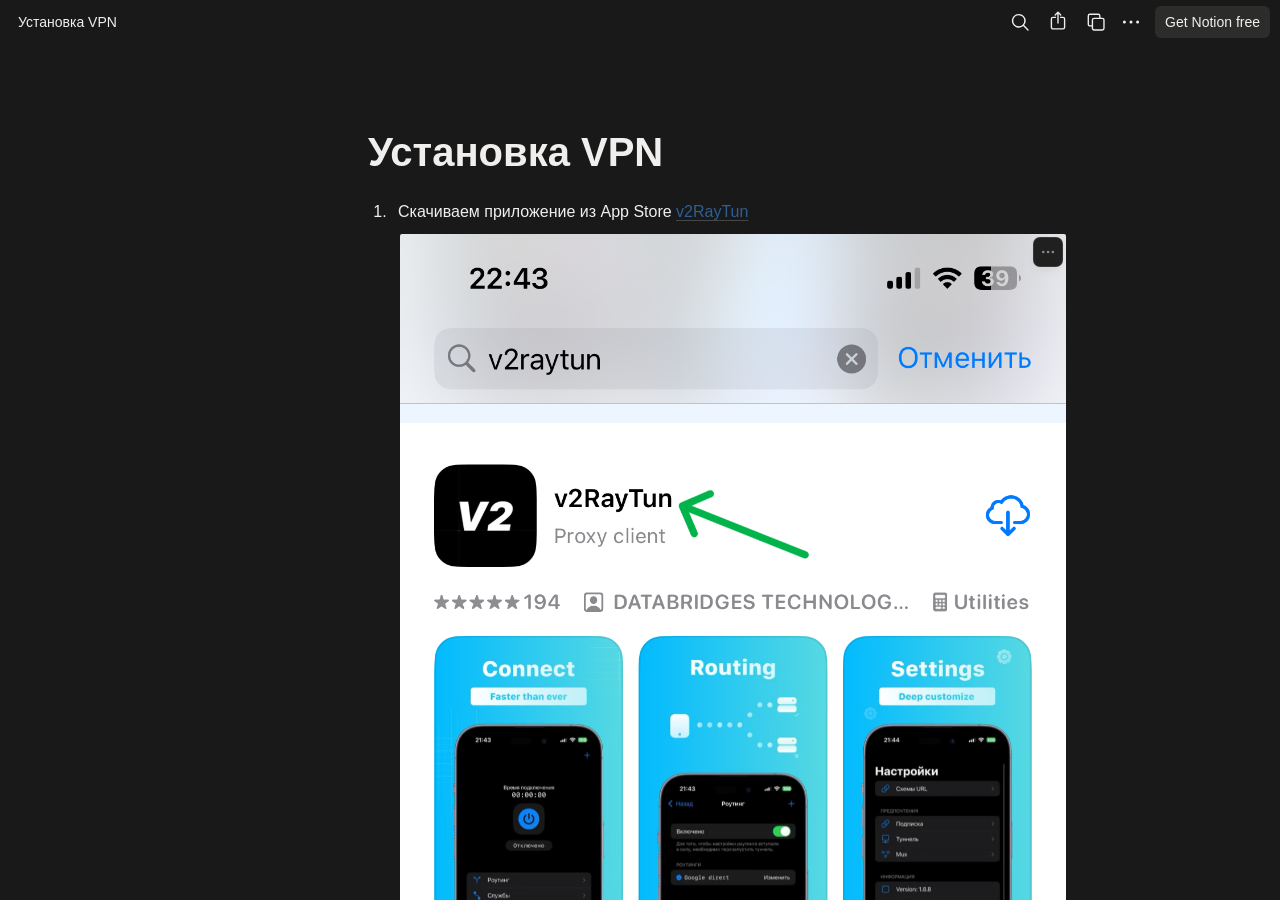
==== index.html @ 5f1eea16 "Rename Установка VPN.html to index.html" ====
<!DOCTYPE html>
<!-- saved from url=(0074)https://beryl-oatmeal-566.notion.site/VPN-1cf930318b7e80b2a667e58e82d6933d -->
<html class="notion-html" data-notion-html="web" data-notion-version="23.13.20260414.0745" style="--full-viewport-height: 695px; --safe-padding-top: env(safe-area-inset-top); --safe-padding-left: env(safe-area-inset-left); --safe-padding-right: env(safe-area-inset-right); --safe-padding-bottom: env(safe-area-inset-bottom); --direction: 1;" lang="en"><head lang="en"><meta http-equiv="Content-Type" content="text/html; charset=UTF-8"><meta name="viewport" content="width=device-width,height=device-height,initial-scale=1,maximum-scale=1,user-scalable=no,viewport-fit=cover"><title>Установка VPN</title><meta name="description" content="A collaborative AI workspace, built on your company context. Build and orchestrate agents right alongside your team&#39;s projects, meetings, and connected apps."><style type="text/css" nonce="">.ad-slot-234-60, #advert-container-top, .publisher_ad, .banner-ad-inner, .ad-transition, .ads_main_hp, .divider-taboola, #Adv8, #Adv9, .gb_area_ads, .msgad, .internal_ad, #advertise-here, .pubblicita-banner, #adzone-right, .ads_ban, .ads_bar, .follower-ad-bottom, .adsense-header, div[data-clickadilla-banner], #skyscraperAds, .hotel-ad, .jw-ad-label, .l-ads, ._bottom_ad_wrapper, .header_leaderboard_ad, #intro_ad_1, #ad-mid-rect, #ad468, #ad-base, .boxSponsor, .TopAd, #sapetext, #homepage_top_ads, #left_ads, #left_adv, .sponsoredLinks, .widget_wp-bannerize-widget, .ad-vertical, .ads_big, #taboola-below-article-thumbnails-mg, #leaderAdContainer, [href^="https://rpwmct.com/"], #leftAdAboveSideBar, .ad728_90, .js-ad_iframe, .ad--wrapper, .grey-ad-notice, .footer_block_ad, .doubleClickAd, .navbar-header-ad, #google_ad_1, #google_ad_2, #google_ad_3, .adsidebar, #advertising_wrapper, .etn-ad-text, .adbox-style, .floating-advert, #adsDisplay, #AdSpaceLeaderboard, .gnt_flp, #adspace_header, .adz-horiz, #inArticleAdv, .ac_adbox, .ad-hoverable, .buySellAdsContainer, #taboola-below-article-thumbnails-v2, .ad-rectangle-container, .ad-box-auto, .tab_ad, .list-footer-ad, .bottom-right-advert, .rekl_left, .guide__row--fixed-ad, .top-banner-468, .adRectangleUnit, .masthead__ad, #partnerIframe, .primis-player__container, .ad-wrapper-250, .ads_amazon, .ad__centered, .ad_wrapper, .banner240_10, #close-fixedban, #ad_takeover, .full_ad_row, .ad400x40, .right_ad, #taboola-above-homepage-thumbnails, #advertisement-300x250, html > div[class][style^="pointer-events: none; position: absolute; top: 0px; left: 0px; width:"], .header-sponsor, .adsdiv, .footer__ads--content, .adsImages, .ad-m-mrec, .o-ad-container, #circad_wrapper, .adblk, .adv300-250-2, .cl-ad-billboard, .adsidebox, .ads-rectangle, #bl_top_reklama, .live-article-adv-container, .adunit_footer, .ad-banner-5, .ad-banner-6, .adbot, #ads-leaderboard, #RichBanner_center, #mid_left_ads, #colAd, .exco-container, a[href^="https://s.cant3am.com/"], .adsenvelope, .remove-spots, .visibleAd, .ads-bottom, .middle-ads728, .billboard-ad, .adbtn, #ad_content, .adbug, .SideWidget__ad, #ad__billboard, #left_ban, #adATF300x250, .ad--noscroll, .adbox-outer, #headeradspace, .ad_partners, #adBannerSpacer, .ad_pagebody, .buttonAd, .ads_inline_640, #fixedban, .elementor-widget-wp-widget-advads_ad_widget, #sideABlock, .ads-rendering-fix, #ads-vertical-wrapper, .bottom-banner-ad, .single-ads-section, .ad120_600, .normalad, .adslink, .adsbox--masthead, .amp_ad_wrapper, a[href^="https://torguard.net/aff.php"] > img, #advertisement_block, #adverts_post_content, .adspace_top, #ad_adsense, #pvadscontainer, .adbannerright, .ad1_bottom, #dfrads-widget-3, #skyads, #dfrads-widget-6, #dfrads-widget-7, .newspack_global_ad, .floated-ad, #topAdDropdown, .dfp-fixedbar, .adamazon, #advert-ahead, .headerAdvertisement, #lb-ad, .adRowTopWrapper, [href^="http://clicks.totemcash.com/"], #ad-Superbanner, .adTopHome, iframe[src^="https://ad.adriver.ru/"], #sidebar_adblock, .ad_fullwidth, #AdContent, #sideSponsors, .adSkyscaper, .ads_css, .dianomiScriptContainer, .sponsored_bar_text, .c-ArticleAds, .square_ad, .advert-info, .ads-top-main, .ad.element, .homep_banner, #leader-board-ad, #before-footer-ad, #ad-story-top, .ad300_2, guj-ad, .header-adcode, #mpu-advert, .ad300shows, #adcenter, .sponsor-block, #footer-adspace, #yandex_ad2, .SkyAdContainer, .middle-footer-ad, #adslot-below-updated, .ad-medium-widget, .Banner710 > object, .ad-module, .adcolumn_wrapper, #sidebar_ad_widget, .secondary-advertisment, a[href^="https://a.bestcontentfood.top/"], .adcon, .advertisment_bar, #ad-rectangle, .adsens, .site-header-ad, #advSkin, #popup_ad_wrapper, a[href*="&maxads="], .container_publicidad, #sidepad-ad, #ad600, .print-ad-wrapper, .vl-header-ads, #div_ad_leaderboard, #adblock1, #adblock2, #adblock4, .advertismentContent, .billboard.ad, .ad-slot-article, #header_ad_728_90, #advert-leaderboard, #Adv10, #Adv11, #adv-Middle, .ad_w300h450, #ad-block-aa, #slider-ad, .lightad, .adslot__ad-wrapper, .adwrap, .sraAdvert, #leaderboardAdvert, #adholder, .advertise_link, .grid-item-ad, .ad-disclaimer, .adarea { display: none!important; }
.ad_reminder, #adwidget1, #adwidget2, .verticalAd, .sticky-sidebar-ad, .adwrapper-lrec, .sponsored-text, .googleAnnunci, .buttonad, #adsense468, .leaderboardadtop, .click-track.teaser, .brn-ads-sticky-wrapper, #ad-container-leaderboard, #rm-adslot-contentad_1, .leaderAd, .ad_wrapper_top, .ad300px, .top_ad_wrapper, .advert_title, a[href^="https://bngprm.com/"], #adOuter, .adv_margin, .adbutton-block, .instream_ad, #g_adsense, #homepage-header-ad, #articleBoard-ad, .dfp-wrapper, #topAdvBox, .ads-post, #adSlot-leaderBottom, .ad-120x60, .adboxbg, .pubblicita_col1, .adbttm_right_label, .ad-slot-widget, #adwallpaper, .advertise-top, .adboxcm, .hederAd, .ad-notice-small, #main_content_ad, #featureAds, .ad-120x90, .d3-o-adv-block, .adboxes, .advertBottom, .advertising-notice, #ad_before_header, .block-ad-wrapper, .ads300-200, #AdBanner, #adverts_right, #subheaderAd, .adboxid, .ad_grid, .js-ads-carousel, #adverticum_r_above, .movv-ad, .ads250-250, .Section-ad, .addiv, #left-ad, .ads300-250, #ad-block-container, .adsection_a2, .ad-wrapper-with-text, .ad_txt2, .rightadd, .rightads, .rightadv, noindex > div#promo2_bottom2, .adsection_c2, .adsection_c3, .sf_ad_box, .ad_claim, .rcom-freestar-ads-widget, .ad-bottom-right-container, #bm-HeaderAd, .GeminiAdItem, .spons-link, .adds2, #hpAdVideo, .wp_bannerize, #ads2_block, .top-ad-content, .rightboxads, .trc_rbox_div, .ad-block-header, #GoogleAdTop, .left-ads, #midRightAds, .mar-leaderboard--bottom, .ads-content, .ad970_250, #playerAdsRight, .advads-background, #staticad, #ad728, .ad--scroll, #ad_results, .theads, .outbrain-wrapper-container, .grid-advertisement, .ad-slot-replies, .tncls_ad, .partner_ads, #adsTopLeft, .sidebar-big-box-ad, .sidebar_ad_container, .adHeading, #ads_space, .adHeaderblack, .verticalad, .innerAdWrapper, .top-sidebar-adbox, .ad_plus, .mediumRectagleAd, .header-advertise, .leaderad, .banners-top, #ads_space_header, .insticator-ads, .embedded-article-ad, .misc-ad, .bar_ad, .region-ad-right, .ad--desktop, .dartad, #bottomAdSection, .adSection, .van_vid_carousel, .vertbars, .ad_bottom_728, .showAd, .spon_link, #sticky-custom-ads, .widget_adsensewidget, .apiAds, .fig-ad-content, .primis-video, .advertise_verRight, a[href^="https://pb-track.com/"], .tp_ads, .ppb_ads, .incontent-ad1, .header-top-ad, #mrec-297631-container, #adcolumn, .pmc-adm-boomerang-pub-div, .top-ad-bloc, .ad_trick_header, .flex-posts-ads, .advert__container, .ads120_600, .c-advert, .galleryAds, .ad_desktop, .square-ads, #bottom-adhesion, .ad_rectangle_medium, .bottom-ad--bigbox, .footer-floating-ad, .squareads, #narrow-ad, #adplacement, .MiddleAd, .vl-advertisment, .rekl_top_wrapper, .sponsored-home-page-inner, #contextual-ads, .bannerAdTower, .break-ads, #footer_ad_container, .annonstext, .ad-medium-rectangle, #bt-ad-header, .middle_AD, .GoogleDoubleClick-SponsorText, .ad-rectangle-banner, .affiliate_ad, .pix_adzone, #inline-ad-label, #ads_top_container, .ad.promotion, .advert__mpu, .sponserLink, .adsgrd, #blox-top-promo, .top-ad-horizontal, #interstitialAdUnit, .ADBox, .admediumred, #lb-sponsor-left, #skinad-right, .mid_banner_ad, #home_ads_vert, .ezoic-floating-bottom, #adsense-2, .head-top-ads, .leaderboard_adsense, .hyperAd, .td_footer_ads, #aboveNodeAds, .BigBoxAdLabel, #ad_rotator-2, #ad_rotator-3, #kauppa_box, .box_ad_horizontal, #pageads_top, .mobile-ad-placeholder, .listing-page-ad, #site_content_ad_div, .taboola-widget, .box_ad, .ads-module, .sponsor_label, #adsense_r_side_sticky_container, .advert-footer, .banner728x90, #ads_box_top, .ad-disclaimer-text, .adlinkdiv, #ads_container, .pageGoogleAds, .ad-desktop-right, .native-ad-slot, #adv-container, .adholder-300, .medium_ad, #outbrain, .article_adbox, .divAdsBanner, #leftbanners, #footer-ad-unit, .adv_outbrain, #ad_island, #ad-gutter-left, #rh_tower_ad, .ads-336x280, #article-island-ad, .ad_text_link, .adbox-wrapper, #topAdsContainer, .footer-im-ad, .ad-gap-sm, .tcc-banner, #ad-pencil, .ad-choices { display: none!important; }
.box-pubb, #Adsense300x250, .ads.cell, .advert-sidebar, .wall-ads-right, .adslotMid, #below-menu-ad-header, #preroll_ads, .first-banner-ad, .adfix, .medium-rectangle-ad, .featuredAdBox, .tc-adbanner, .ad-large-game, #advert-right, .ad-container-middle, #topad728, #left_block_ads, #dfp_ad_mpu, .paneladvert, .widgetSponsors, .div_reklamma, #top-skin-ad, .lazy-ad-unit, .sidebar-ad-slot, .widget_sej_sidebar_ad, .advert-autosize, .ad-background-container, a[href^="https://join.sexworld3d.com/track/"], .wp125ad, .arc-ad-wrapper, .sidebar-ads-wrap, .goAdMan, #background-ad-cover, #rotating_ad, a[href^="https://cloudvpn.to/link.php?id="], #bottomAdWrapper, .halfpage_ad_1, .np-adv-container, .mpu-holder, .middle_ad, #dfpAd, #ad900, .adfrp, .contentleftad, a[href^="https://ad.zanox.com/ppc/"] > img, .ad-feature-content, .advert--inline, #Ad-4-Slider, #wrapper-AD_G, #wrapper-AD_L, .mpuHolder, #wrapper-AD_R, #adsense728, .adWidgetBlock, .ad-priority, #live-ad, .adfbox, .adsenbox, .post_sponsored, .homepage_ads, .dsk-box-ad-d, #leatherboardad, .carambis_hbanner_336, .adsSectionRL, .np-header-ad, .placeholderAd, #ad970, .asideAd, .pageAds, .adwrap-widget, .sidebar-adv-container, .ad160_blk, .ad-aligncenter, #innerpage-ad, #header_ads2, #outbrain1, .ads_foot, .ad-544x250, .mntl-gpt-adunit, #gallery-ad, .adinner, [data-cl-spot-id], #advert-block, .headerAdPosition, .primis-ad, .gnt_rr_xst, #DFP_top_leaderboard, .ad300x100, .entry_ad, body > div#dontfoid, .adsMarker, .gameAd, .ad-vert, .longAd, .cont-ad, .ad300x120, .rect-ad, #AD_ROW, #sidebar-main-ad, #adHome, .rs_ad_block, .ad_728x90b, .ammblock, .adside, #aside_ad, .adsmalltext, #adbanner-stampa, .ad300x150, a[href^="https://adultfriendfinder.com/go/"], .adsHeading, .slideshow-ads, .textadtext, .adwhitespace, .ad_cls_fix, #ADVrettangolo, .mpu_Ad, .content_advertising, .zergnet__container, #div-gpt-mrec, .adlinks, .right_ad_box, .tile-ad-container, .banner-buysellads, .alt_ad_block, .TopBannerstyled__Wrapper-sc-x2ypns-0, .ad-container--hot-video, .adSeven, #footerAdBox, #wide_right_ad, .offads, #gameads, .e3lan-widget-content, .topAdBar, #top_mpu_ad, #leaderboardAdTop, #midAD, #side_ads, .ad-wrapper-bg, .Sidebar-ad, .leaderboard_ad_container, #large-ads, #floatingAd, a[href^="https://clicks.pipaffiliates.com/"], #component-taboola-below-homepage-feed, #advrich, #ad_site_header, .adv-footer-kauppa, .pageTopAd, .sagreklam, .block-yt-ads, .ADServer, .block-adsense, .block_ad303x1000_right, .top-ads-mobile, .pt_ad03, #wl-pencil-ad, #global_header_ad, #ad-300-250, .ue-c-ad, .box-adsense-top, .taboola-sidebar, #afc-container, .advertisement_text, .ad_300250, #dfp-ad-slot4-wrapper, .advt_single, .ad-panel__googlead, .advertiseHere, .ad_post, #ad-sidebar, #index-ad, .block-openads, #sponlinks, .chapter-bottom-ads, #bsa_add_holder_g, a[href^="https://playnano.online/offerwalls/?ref="], .c-adDisplay_container, .boxad1, .boxad2, .bottom-ad2, #left_side_ads, .ads_outer, .adTagTwo, #LeftAd, .video-advert, #outbrain-section, .ad728x90-1, #adv_ManchetteDx, .ad728x90-2, .boxads, .boxadv, #secondad, .bottom-ads, .bottom-adv, .dart-advertisement, .AlterVista_GoogleAdsense, .inner_big_ad, .tc_ad_unit, #ad_island2, .adsbyexoclick-wrapper, .header_advert, .square-sidebar-ad, .main_ad, a[href^="https://n26-eu.c2nwa3.net/"], .adv-conteiner, .storyad300, .contentads1, .contentads2, .SponsoredContent, #adv-Piede, .str-top-ad, .insert-post-ads, .skyAdd, #dfpad-0, #ad_728_90, .ad250x250, .ad468x60Wrap, .PrintAd-Slider, .ad300x250, .widget_evolve_ad_gpt_widget, #adbox-inarticle, #boxAD, #fallbackTerms.fallback-term-holder, #takeover_ad, .adv-h-100, #top_ads_wrap, .mediumRectAdWrapper, #boxAd, #div_advt_right, .widget_n1ad, .idmuvi-topbanner, #Ads_TFM_BS, #annunciGoogle, #companion_Ad, .mpu_ad, a[href^="https://prf.hn/click/"][href*="/camref:"] > img, .advertisement-content, .gb-ad-top, .trc_excludable, .js-no-sticky-ad, #ads-google, #incontent-ad-2, #incontent-ad-3, .adsload, .adsPlaceHolder, .google_ads_sidebar, #adv_ManchetteSx, .block-google-admanager, #lower-ad-banner { display: none!important; }
#topright-ad, #adzone-middle1, #article_ads, #banner_pos1_ddb_0, div[class^="index-module_openwebAd_"], #adxBigAd, .adbox-slider, .adsnippet_widget, #adzone-middle2, .railadspace, #col-right-ad, .incontentAd, #advads_ad_widget-18, #advads_ad_widget-19, a[href^="https://claring-loccelkin.com/"], .skyscraper_ad, .custom-sticky-ad-container, #rotatingads, .td-a-ad, .google-ads-footer-01, #carbonadcontainer, .google-ads-footer-02, .sponsorText, .gadsense-ad, .tower_ad, .middleads, .box-pubblicita-multimedia, .galleryRightAd, #adcontainer_ad_content_top, .adscaleTop, #section_advertisements, .ad-container-header, .cwAdvert, .ad-shifted, embed[width="600"][height="160"], #ad_rr_1, .cbd_ad_manager, .ob-widget-header, .middleAdLeft, .ads_rectangle, .textLinkAd, .adthrive_custom_ad, .epeex_Sas, #towerad, #BannerGCenter, #home_advertising_block, .adLoader, .widget_text_adsense, .adSpacer, #sidebar_ad_top, .sidebar-adbox, .module-ads, .flexiad, .ad250x300, .gallery_ads_box, #mid_ad_div, a[href*=".g2afse.com/"], .qc_search, .sideBarAd, .adHorisontalNoBorder, .advertisingMob, .singpagead, .content_ad_side, #mvp-post-bot-ad, .adv_news, .inline-ad-text, .adUnitHorz, .widget-ad300x250, .fwAdTags, #gpt-ad-skyscraper, gpt-ad, #footerAdDiv, #hp-right-ad, .ads-widget-content, .post-load-ad, #adheader, .banner728-container, #asideads, #boxad, a[href^="https://www.get-express-vpn.com/offer/"], .ad-panel-wrap, #ctl00_atop_bt, .adbox_largerect, .marketgidV, #bannerad2, #footer-advert, #medrectad, .ad170x30, #AdDisclaimer, .cnx-player, .widget_eepex, .AdHolder, #bannerads, #ad_article1_1, #ad_article1_2, .gutterads, #adsContent, #ad-horizontal-top, #head_ad, .wc-adblock-wrap, .pmc-contextual-player, a[href^="https://combodef.com/"], .ad__inline, .ad_large, .news-ad-square-a, #outbrain-wrapper, .contentadcontainer, .banner_panel, .placeholder-ad, .adsense-heading, #HP2-ad, .ad-wrap-transparent, .ad-col-02, .ContentTopAd, #adPlacement_1, #adPlacement_2, #adPlacement_3, #adPlacement_4, #adPlacement_9, #ad_creative_2, #ad_creative_5, #adPlacement_7, #ad_creative_3, #adPlacement_8, #ads_insert_container, .side_ad_top, .right_advertisement, .adits, .thumbs-adv, .innerWidecontentAd, .aside-ad, #ad-bottom, .ad_text_links, .ads-code, .under_ads, .mrec-banners, .TrafficAd, .js-ad-wrapper, .top_adbox1, .top_adbox2, .block_ad, .ad-horizontal, .GRVMpuWrapper, .ad-hldr-tmc, .ad-holder-center, .masonry__ad, .adbutler-top-banner, .ad--slot, a[href^="https://believessway.com/"], .index_ad_a2, .index_ad_a4, .index_ad_a6, div[data-adv-type="dfp"], .index_ad_a5, .adver-left, #sidebar-ad-block, #video-ad, .mm-ads-leaderboard-spacer, .component-outbrain, .revive-ad, .adv-aside, #ad_rectangle, .ezoic-adpicker-ad, #textAd, .vlog-ad, .wp-ads-target, .ads-cols, .navbar-ads, .sidebar-bottom-ad, .myAdsGroup, #left-ad-iframe, .topboardads, #bp_banner, .topadv_left, [href^="https://join3.bannedsextapes.com"], .firmach_form_rifform, .ads-cont, .advert-mpu, .adside-box-single, .ad_after_section, a[href^="https://pb-imc.com/"], #googleAdBox, .headadcontainer, #dfp-masthead, .cnbcHeaderAd, .SponsoredResults, .widget_awaken_pro_medium_rectangle_ad, #homeheaderad, .c-googleadslot, .block-ad-header, .ad_trailer_header, .ads-line, .sidebar-header-ads, #upperRightAds, #adbannerleft, .js-stream-ad, #adIsland, #channel_ad, .eaa-ad, [href^="https://ad1.adfarm1.adition.com/"], #article_box_ad, .ad-container__ad-slot, .side-ads, .ad3001, .adslot-feature, .adsRight, .ad-rb-hover, .advHm-cont-Ape, .ad300b, .ad-wrapper-sticky, .ad-300X250-body, .sideAdLeft, .am-adslot, .ad300w, #featureAd, #ad_article2_1, #ad_article2_2, .ad-banners, #specialadfeatures, #ads-footer-wrap, .Banner710 > img, .wpx_bannerize_banner_box, #FooterAdContainer, .add_topbanner, #adnorth, #viboom, .mpuads, #sideAdSmall, .adLeaderboardAdContainer, .article-inline-ad, .b-advertising__down-menu, a[href^="https://www.toprevenuegate.com/"], .TopRightRadvertisement, .b-section_banners, .inner-advert, #inner-advert-row, .vf3-conversations-list__promo, .ad--300, .footer-advertisement, .js_midbanner_ad_slot, #top-advertisement, #sponsoredLinksBox, #home_ad, .home-sticky-ad, #dfp-footer-desktop, .footer-advertisements, .ad_type_adsense, #around-the-web, #pagebottomAd, .adslug { display: none!important; }
.crain-advertisement, .section-sponsor, .ads__listing, .advads-close-button, .mntl-outbrain, #advertisementArea, #adsense-sidebar, #advertscroll, #advertOverlay, #header-ad-wrap, #adskeeper, .ad__content, .extra--adv, .ad_head_rectangle, #deaAdvTop, #top-advertisements, #AdsPubperform, #textad, .bmd_advert, .ad300250, .adv_main_middle, .scrolling-ads, .ad-bigbox-fixed, #bottom-sponsor-add, #AdsSky, .widget-ads, .pat-adv-300x250, .widget-adv, .ad-slot__label, .comment-advertisement, .leaderboard-ad-unit, .adv-468x60, a[href^="https://tracking.avapartner.com/"], #ads_banner_header, #above-fold-ad, .TopAdL, .TopAdR, #rightskyad, .ad-top-billboard, .ad__rectangle, .TopAds, .advert__sidebar, #ad_Top, #adv728, #bottom-ad-banner, .blocked-ads, .adkit, .adguru-content-html, .ad_right, #mid-ad-slot-1, #mid-ad-slot-3, #mid-ad-slot-5, .ad-homepage-1, .ad-homepage-2, .ad-abc, #ad300-250, .bps-ad-wrapper, #TopBannerAd, #adv_nativa, #ad_article3_1, #ad_article3_2, #adTopContent, .advertisment-banner, .ad626X35, #featuread, #adpositionbottom, .sponsorsbig, .gam-ad-hz-bg, .outbrain-recommended, [id^="ad_slider"], #adv-gpt-box-container1, .customadvert, .ad_125, .center-adv, #googleSearchAds, .skyscrapper-ads-container, .demand-supply, #advertising_top_container, .ad-placeholder--mpu, .ad_160, .advertise-info, #gpt-mpu, .nav-ad-gpt-container, .ad-block-wk, #adMain, .banner2_right, #ad-advertorial, .articleAds, #bingadcontainer2, .ad_wrapper_970x90, .normalAds, #rectangleAd, .verticalAdText, .czlll-rlselse, .adCall, #sponsorFooter, #advert_header, .gnm-bg-ad, .ad--468, .adsense-iframe-container, .pgevoke-story-rightrail-ad1, .slidebar-banner-block, a[href^="http://www.adultempire.com/unlimited/promo?"][href*="&partner_id="], .advert.mobile, .ad-medium-content, #adv_network, #div_bottomad_container, .tl-ad-container, .StoryPage_storyTopAdContainer__6udZ0, .ad_468x60, #AdsBannerTop, .b-header-ad, #fwdevpDiv1, #fwdevpDiv2, .pc-ad, .ad-atf, .adleft1, .adWithTab, #ad_bnr_btf_07, #ad_bnr_btf_08, .view-ads, #bannerAdFrame, .advert-center, #ads-inside-content, .advertCont, .divTopArticleAd, .ads-label, .gpt-billboard, .Ad-Advert_Container, #nk_ad_top, .adsDesktop, #ad-inline-block, .ad300x600, .leaderboard.advert, .ad-boxamp-wrapper, .jobs-ad-marker, .ad-topright, #adv768x90, #total_banner, .square-sponsorship, [href^="https://ad.admitad.com/"], .text-ad-sitewide, .ad_click, .advertLink, .center_ad, .advertise_here, .feature_ad, #adv_contents, .bannerflash23, .bannermpu, #taboola-right-rail-express, .search-results-ad, .sponsoredLinks2, #dfp_ads_4, .ad-ban, #dfp_ads_5, .comment-ad-wrap, .vl-ad-item, .o-advert, .rekl5, .WidthAd, .ad_200, #ioladv-wallpaper, .header__advertisement, .ad-result, .adcode-widget, .narrow_ads, .dfp-mrec, .wgAdBlockMessage, #medrec_bottom_ad, .ad_textlink_box, .ad-verticale, #sticky-ads-top, .ad_240, a[href^="https://camfapr.com/landing/click/"], div[class^="hbagency_space_"], .adlist1, .adlist2, #sidebaradpane, .header-ads-wrapper, .ad-showcase, .adsmedrectright, #advertblock, .ad-big, .ads-bilboards, .tileAdWrap, #ad-plate, .adver_cont_below, #box-content-ad, .am-bazaar-ad, #video-evo-mobile, .contenitore_ad_top, .ads-bottom-center, .sam_ad, a[href^="https://go.bushheel.com/"], .ad-banner-top-wrapper, [href^="https://track.aftrk1.com/"], .ad-leftrail, #ads-under-rotator, #rowAdv, .adsntl, .ads_inview, .adSpace300x250, #square_ad, .advertising-side, .ad-bnr, .smalladscontainer, .adWizard-ad, .ad-bot, #topadsense, #div-gpt-Skin, .masonry-tile-ad, .inlineAdvert, .sidebar_ads_right, .towerAdLeft, #cellAd, #button_ad_container, #zdcFloatingBtn, .ad-970-90, .hoverad, .b-right-rail--ads, #ad-module, .ad-btn, #iqadoverlay, .contentAdIndex, .ad-widget-area, .adunit_rectangle, .ad_secondary, #google-top-ads, a[href^="https://www8.smartadserver.com/"], .top-ad-recirc, #ad-leaderboard_bottom, a[href^=" https://www.friendlyduck.com/AF_"], .adman, .m-sponsored, .advertising300x250, .right_adsense_box_2, #midadspace, .adsbantop, .sidebar-below-ad-unit, .ads_mpu, .naviad, #ad_lateral, .pop-out-eplayer-container, .halfpage_ad, .ad_promo, .advertisement-google, div[id^="lazyad-"], .adengageadzone, .smallAd { display: none!important; }
.googleadsense, .advertSuperBanner, #rhsads, #navlinkad, #horizads728, .oio-banner-zone, .nav-ad-plus-leader, .article__ad-holder, .myAds, #article-ad, .ad-cad, .ad_unit_wrapper_main, #notify_ad, .ad-cat, .ad-sitewide, .freestar-incontent-ad, .b-resizable-ads-area, .adsense-afterpost, #footerAdvert, .add-box-top, .adintro, #ads_superior, .ad_300, #mpu_ad2, #gad300x250, .skyAdvert2, .ADLeader, .outbrainad, .ad-mrec, .ad-cen, #Ads_BA_BUT, #homepage_right_ad, .ad_mpu_top, .ad_code, #mpu_adv, .ad_336, .admpu, .adsbox970x90, a[href^="http://stickingrepute.com/"], .simple-ad-placeholder, .c-ad-placeholder, .article-connatix-wrap, .ad-unit-mpu, #dfp-ad-leaderboard, .full-ad-wrapper, .bottom-left-ad, .region-dfp-ad-footer, .in-text__advertising, .adLinkCnt, #ad-container-inner, .square-ad-pane, .sh-section-ad, #mpu2, .dfp-double-mpu, .SponsorLink, .title-ad, #ad-fullbanner2-billboard-outer, .ed_Sponsor, .articleTop-ads, #block-frontpagesideadvert1, .oasad, #rcsad_TopLeft, .area_ad03, .ad-cls, .ad_warning, .area_ad09, .area_ad07, .p-ad-rectangle, #adDiv1, #adDiv0, #adDiv4, .ad-cnt, .ad-col, .ad_push, #Ads_BA_CAD, .adserve_728, .ad_cont, .cta-ad, #dle-content > noindex > span, .section-ad, .ad_callout, a[href^="https://loboclick.com/"], .wide-ads-container, #ad_160_600_2, .criteo-ad, .ad-slot-banner, .adunitContainer, #side-ad-container, .PostSidebarAd, .ad-cta, .native-ad-article, .adsenseRow, .LastAd, .adsbottom, .contentTopAdSmall, .adtech_wrapper, #ad_video_large, #mpu2_parent, .adsTowerWrap, #ad-300-detail, .ad-spotlight, #adChannel, .ad_link, #widget-box-ad-2, #widget-box-ad-1, #ad-300x250, .adv-250-250, .BottomAdsPartial, #horizontal_ad, .adspan, .ad-mpu-container, .ad-static, .adv-300-250, [href^="https://wct.link/click?"], #page_top_ad, #right_adsense, .img-advert, .desktop-article-top-ad, .widget-dfp, #taboola-below-article-thumbnails-new, .ads-scroller-box, #AdBottomRight, .ad-small-1, .ad-small-2, #adspace-300x250, a[href^="https://www.adultempire.com/"][href*="?partner_id="], .sponsorLinks, [data-rc-widget], .mpu-right, .adv-sidebar, .attachment-dm-advert-silver, #boxLREC, .smallad, #adslot-left-skyscraper, #slashboxes > .deals-rail, #adHeading, .wp-block-tpd-block-tpd-ads, #adunitl, .ad--large, .BigBoxAd, .trend-card-advert__title, .centerads, #adsLREC, .centeradv, .GoogleDfpAd-Float, .ads_468x60, .Ad--sidebar, .wrapper_advertisement, .adblockdiv, #bigsidead, .b-ad-block-vertical, .display_ads_right, .ad-textlink, .sidebar-tower-ad, .sponsoredLabel, .square-adwrap, .adver-block, .banner-ad-label, #story-ad, .ads-size-small, #vert_ad, .ads300x600, .mvp-widget-ad, #adSection, .WPBannerizeWidget, .footerAdslot, .adspop, .adspot, #lower-advertising, #btopads, .addarearight, .ads-half, .text_ad_title, .adv300eni, .ad-page-medium, .adOuterContainer, .ad_468, .adnet_area, .sitesponsor, .carbonad-tag, .trc-first-recommendation, .listatonativeadv, #sidebar-sponsors, #marquee-ad, .fullSizeAd, .ad-vertical-container, .Gallery-Content-BottomAd, .ad-dog, .ad-feature-sponsor, .standalonead, .articles-ad-block, .clever-core-ads, .adsenseSky, #sponsored-message, #background-adv, .sidebar_ad_holder, #mpu_box, #ad-250x300, .ATF_wrapper, .ad-smallBP, #advertisingRightColumn, .advertisingarea-homepage, .ad-wrapper--ad-unit-wrap, .dfp-ad-container, .dfx-ad, #advads_ad_widget-8, .adslotleft, .adpadding, [href^="https://aads.com/campaigns/"], .ione-widget-dart-ad, .video-ads-grid, .advert-row, .ad-brdr-btm, div[id^="adngin-"], #squareAdBottom, .freestar-ad-container, #layout-header-ad-wrapper, .nx-billboard-ad, .rhs_ad_title, a[href^="https://affiliati.gointernet.it/verify/"], .ad468x60, .ad-leader-wrap, #leftAdMessage, .advertisementPanel, #taboola_side, .GeminiNativeAd, #fullAdv-dx, .ad-rail, #ad-top-text-low, a[href^="https://tatrck.com/"], .ads-callback, .sponsoradlabel, .googleads-height, .adsbyyottos, #advertising_300, #HeadAd, .g_ad, .region-header-ads, .RightRailAd, #advertising_320, .sm-ads, .ad350r, .dikr-responsive-ads-slot, #addvert, .topbannerAd, #google_ads_frame6_anchor, a[href^="https://svb-analytics.trackerrr.com/"], #scorecard-ad, .ar-header-m-ad, a[href^="https://casinononaams.co"] { display: none!important; }
.home-ads, .e3lan300-100, .adops, .TextAdds, .side-adv-text, #adv_728x90, .advertisements-link, .addisclaimer, .adbot_postbit, div[data-adname], [data-dynamic-ads], .dartiframe, #fullAdv-sx, .ads_slice, .widget-ad-script, .taboola-banner, .wrap_boxad, #ad-banner-placement, .leftAdColumn, .quigo-ad, .ad640x480, #adMeld, .adCell, #baseboard-ad, .advertising-fixed, #ad-pushdown, #adcell, #advsfondo, #taboola-bottom-main-column, .articleBottom-ads, .ad180x80, .adzone-preview, #ad-tower, a[href^="https://t.ajrkm1.com/"], .bannerPubblicita, .advt-right, .new_ad1, .dfp-leaderboard-container, #ad2, #ad4, #ad7, #ad6, #adL, #adP, .google-ad-block, .reklam-masthead, .advert-sky, .ad-float, #ad-box1, #ad-box2, .style_medTopAdsWrapper__rd6bz, .tnt-ads, .advertisement1, #PopWin_popupsu_notds, .bgr-ad-leaderboard, .home-body-ads, .mobile-ad-slider, .ad-gpt-vertical, .advertisement_part, [href^="https://join.playboyplus.com/track/"], .bannerAdSearch, .adLeaderboard, #footerAdsPlacement, .google-sponsored-ads, #ads-right-top, .photoAd, .ad1_top, .advertising_header_1, #adWrapper, .bg-ad-gray, #inline-advert, .dfp_ATF_wrapper, .box_publicidad, #middle_ad, #advertisements_sidebar, .homeAd, #sidebar-ads-content, #adSpaceHeight, .sponsor-text, .ad-row-horizontal, #top-right-ad-slot, noindex > div#promo_bottom, .advertisingTop, .PageTopAd, .ad--right, app-advertisement, .ad_leaderboard_atf, .ad_below_content, .ad_unit_rail, #pubblicita-sotto-immagine, .feed-ad, #horizontalads, .menuAd, .adSlotContainer, .content-footer-ad, #banner_content_ad, .advn_zone, div[class^="Adstyled__AdWrapper-"], .ads-long, .spotim-amp-list-ad, .ad-sense, .adflag, .search-advertisement, #Content_CA_AD_1_BC, .result_ad, .adpic, #component-taboola-below-article-feed, .normal_ads, .ad-c-label, #ad-site-header, .ad-floor, .ad1-left, .show-desk-ad, #advertisingTopWrapper, .ad_600, .adv-halfpage, .advertising_wrapper, .columnAd, #dsStoryAd, .adboxVert, .topbannerad, .advt-block, .adpod, .topbannerbg, .pane-ad-pane, .advertisement-sponsor, #sponsored_container, .empire-unit-prefill-container, .ad_640, .home-rubriche-adv, .adwolf-holder, .cb-ad-container, #vertad1, #ads_horz, .ad_leader, .dynamicLeadAd, .adverTag, .article-ad-blk, .ad-fix, .ad-adsense-block-250, #leaderboard-bottom-ad, #mpu_div, .custom-ad-area, .adRightSky, .e3lan300-250, .spinAdvert, .adContentAd, .simpleads-item, #top_advertising, .article-ad-box, .tallAdvert, #ad-skm-below-content, #adUnderArticle, #content-ad-side, .section-subheader > .section-hotel-prices-header, .banner-advert-wrapper, #advertssection, #div-ad-top, .desktop_ad, .col-ad-hidden, .ad_banner_div, #footer-ad-728, .ad-top-container, .home-ad-links, #btmad, .first_ad, .reklamapolos, .adpos-300-mobile, .ad-pencil-margin, .top-ads-amp, .advert-top, #header-advrt, .photoad, .inlineadtitle, .blog_ad, .my-ads, #ad-leaderboard-top, #bottomad_table, .bottomAdContainer, .sky_ad_top, .divAdsRight, #inner-ad-container, .js-gptAd, .top_advertisement, .print-adslot, .ad.inner, #ad-block-bottom, .adsbyadop, .ad-w-300, #masterad, .art-text-ad, #Ads_BA_FLB, .ad_bgskin, #sticky-rail-ad, .desktop-ads, #ad_wrapper2, .sponsored-result, #speeds_ads, #ad_wrapper1, #adBar, #floatingAdContainer, .adHorisontal, #advertising_contentad, .ad-program-top, .advt_468by60px, .search-sponsor, #adPlaceHolder1, #adPlaceHolder2, .ads-1, .ads-2, .advert-txt, .ads-3, .video-page__adv, .advert-leaderboard, .googleAdBox, .label-ad, .adverTxt, a[href^="https://go.goaserv.com/"], #bottomad300, .tileAds, #mailru_game_righgtclicks, .adv-width-box, .ads01, .inlineadsense, .browsi-ad, .gads, .ads11, .ads10, .dfrads, .houseAd, .fullsize-ad-square, .ad_728, #ad-top-wrapper, .dfp-button, #FooterAd, #ad_hide_mask_ad_0, #ad_hide_mask_ad_1, .pageHeaderAds, #ad_content_fullsize, div[class$="-adlabel"], .adsninja-ad-zone-container-with-set-height, .ads_before, .ad-engage, #footAds, #adv_BoxBottom, .ads-google-top, .centered-ad, .gallery-bns-bl, #adPushdown1, .ad--centered { display: none!important; }
#ad-top-wrap, .taboola-sidebar-container, #goad1, .view-advertisements, .topadv_right, #header-ad-slot, .ad-container_row, #adBox, a[href^="https://go.xlviiirdr.com"], .gpt-container, .adback, #hometopads, #goads, .below-ad-border, .AdvertWrapper, .banner-ad-footer, .wrap-ad, .ipsAdvertisement, .video-right-ads, a[href^="https://ab.advertiserurl.com/aff/"], #content_bottom_ads, .ad-970250, .ad-gpt, .tbm-adv-inside_desktop, #advertisement728x90, .ad_d_big, .jLinkSponsored, #sidebar-advertisement, #contentAds, div[id^="teaser_70"], .dart-leaderboard-top, .ld-ad, .ads-small, .adv-300-600, #body-adv-link, .sidebox-ad, .gpt-ad-sidebar-wrap, .c-pageArticleSingle_bottomAd, #header_adbox, .ad-block-container, .adWarning, #main_ads, .advert--placeholder, #Body_Ad8_divAdd, .adband, .dfpAdUnitContainer, .aplvideo, .adthrive-placeholder-static-sidebar, #ad_button, #adSlot1, #adSlot2, #adSlot3, #adSlot4, .ad-chartbeatwidget, .adrec, .rectangle-embed-ad, #dfp-ad-right2-wrapper, .gnt_em_vp_c[data-g-s="vp_dk"], #middleads, .pb-slot-container, #comments-ad-container, .right_ad_wrap, .advert_main, .adbase, .add300top, ._popIn_recommend_article_ad_reserved, #full_banner_ad, .bot_ad, .ads-below-view-content, #topadsdiv, .m-article-taboola, .sponsor-btns, .single-post-ad, #baseboard-ad-wrapper, .ad-siderail, #ad_rec_01, .ebm-ad-target__outer, .e3lan, .gmr-bannerpopup, #ad-text, .app_ad_unit, .ads.bottom, .ezoic-ad-adaptive, .ed_Related_Sponsor, .divTopADBanner, .ad-hdr, #ad-space, .article_inner_ad, .adsanity-group, .housead, .header-ad-widget, .block--ad, .adv-text, .gpt-mpu-banner, .ad-placement-right, .ad-sponsor-text, .adnotification, .daily-adlabel, .adstop, .Article-advert, .sponsorship_ad, .adbanner-300-250, div[id^="adspot-"], .background-ad, .container-ad-left, #sideBarAd, #rm-adslot-bigsizebanner_1, .box_adv_728, #LayoutBottomAdBox, #google_ads_box, .ad-skyscr, a[href^="https://bongacams10.com/track?"], #ad_wide, .ad-panorama, #adv_IntropageOvl, .button_advert, #adCol, div[id^="ad-div-"], .adsense_container, .ads-here, #blog-advert, #ad_content_wrap, .ad_unit_300_x_250, .outbrain-ad-slot, .article_ads_banner, .adPanelContent, #block-adsense-0, #block-adsense-2, .ad-hor, .advert-image, .Ads__wrapper, .google-ad-160-600, .topad-bar, .thumb_ad, #ad_160_600, .banner_468_60, .phpads_container, .clAdPlacementAnchorWrapper, #sidebar-advertise-text, .inlineAdContainer, #ad_header_container, .text-sponsor, .ads_2, .ads_3, .ads_4, amp-connatix-player, #premiumAdTop, .desktopads, .rectangleAd, .rhs-advert-container, .ad_lnks, #footerGoogleAd, .horizontal_Fullad, .ads_h, noindex > div.down, #top_ad_zone, .ad-rect, #ad-box-leaderboard, .ads_leader, .left_col_ad, .c-prebid, .adverts-125, .article__adblock, #block-ad-articles, .adbbox, .in-article-ad-placeholder, .app_advertising_skyscraper, .container-bottom-ad, .adfront-head, #banner_ad_bottom, .advertisement__label, .blogads, .AlterVista_Banner, .advertisement.under-article, .adset, .adsep, .banner-ad-pos, .inlineAd, .widget_outbrain, .adv-format-1, .advertisement_box, .module-image-ad, .ad.module, #top-ad-container, .bannertop, .button_left_ad, .sponsorBox, DFP-AD, .sheknows-infuse-ad, .adshp, .bottom_banner, .ad-ldrbrd, .adverts_footer_advert, .RightRailPanelAd_noPanelSmall__7yQ1M, .ad-m-rec, .advtBlock, #dict-adv, .promoAds, .footer-adrow, .ad-nav-ad-plus, .cb_avd_container, #advertising_728, #ad-block-125, #adspace-728, .banner_bg_top_link, .adsky, #js-image-ad-mpu, #ad-vip-article, #adMid2, [href^="https://mylead.global/stl/"] > img, #post-bottom-ads, .ads-120x600, .Advert300x250, #adk_masthead, .ad_728_90_1, .adsns, #Ads_BA_BS, .area_ad2, .adace-slideup-slot-wrap, .wideAd, .ad_native, .adv_box_narrow, .adsplash-160x600, #in-article-mpu, .lowerAds, .top_ad_disclaimer, #advtcell, .adv_aff, #footerAdWrap, .fah-btn__container, #AdsWrap, .ad-article-teaser, .superbanner-adcontent, #top_right_ad, .ADPod, .index-module_rightrailBottom__IJEl, #ad_left_skyscraper, #topadwrap, .sub-ad, #dfp-top-banner, #yreSponsoredLinks, .sideadmid, .banner-300-100, .adfoot, .footer-ads-slide, .contentAd--sb1, .rightAdvert, #ad-leader-container, #adpos2, .ad--skyscraper { display: none!important; }
.adframe_rectangle, .adv-loc-container, .SponsorIsland, .adleader, [href="//sexcams.plus/"], #adsside, .footer_ad_container, .connatix-holder, .ads_tit, .ad-grid-125, .empire-prefill-container-injected, #teaser3[style="width: 100%;text-align: center;display: scroll;position:fixed;bottom: 0;margin: 0 auto;z-index: 103;"], .jadv_leoadv_pd, .ad-halfpage-placeholder, a[href^="https://ctosrd.com/"], .rectanglead, a[href^="https://l.tapdb.net/"], .adv_120x240, #ad-performanceFullbanner1, .par-adv-slot, .right_block_advert, .ad_rightSky, .br-ad-wrapper, .ad_long, .widget-text-ad, a[href^="https://juicyads.in/"], .ads_top, .content_left_advert, #ad-footer-728x90, .fjs-ad-hide-empty, .adSenceImagePush, .g_adv, .view-advertorials, .ad-rev-content, a[href^="https://iqbroker.com/"][href*="?aff="], .header-adslot-container, .wfb-ad, #home-rectangle-ad, .adWidget, .homeTopAdContainer, .advert__banner, #leftAdCol, .sidebar-box-ad, .inlinead, #ads-left-top, .jw-ad-block, .headerAdspace, #adv-skin-colonnadx, .advert--in-sidebar, .new_ad_left, .topadsection, .rightAdColumn, .container-lower-ad, .adv-4, .in-thumb-ad, .embeddedAd, #ads_top_banner, .adv-p, #preS_BANNERID2, #hgiks-top, .werbungAd, #bottom_adbox, .ad_spotlight, #ad_frame, .widget-ad-sky, .adv-300x250, a[href^="https://awptjmp.com/"], .adtop, .adRecommend, #text_ad, #lb-sponsor-right, .ad-slot-box, .ad-unit-top, .side-adverts, #ad-300x250_mobile, .widead, .module-ad-small, .ads__article__header, .sponsored_links, #btm_ads, .ad-scroll, .adsbyawcloud, .bottom-ad-wrapper, .gnt_tb.gnt_tbb, .mod_ad, #ad_Pushdown, .adttl, #sideAdLarge, .adNoticeOut, #adbottomright, div[id^="zergnet-widget"], #AdBox2, .inews_adv_top, #advRightBox, .rectangle-ad-container, #adv-skin-colonnasx, .ad_left_cell, a[href^="https://black77854.com/"], #footer_text_ad, #persistentAd, .adtxt, #ad_global_300x250, #floating-ad-wrapper, a[href^="https://ic.aff-handler.com/"], .ad-blogads, .ad-TOPPER, .remove-ads-link, .post_ad, .boxOverContent__banner, .banner-300-250, .content-bottom-ad, .adv_box, .floated_right_ad, .AdvertorialTeaser, #rtAdvertisement, .widget_supernews_ad, #ad_container_sidebar, .playerAd, .dfp-ad-bigbox2-wrap, .advertisment-left-panal, #ad160600, .pub_ads, .adtext_gray, .RightRailAds, .sponsorship-leaderboard, #newswell-side-2-container, #ad-lb-secondary, .ad-wrap_wallpaper, .topadspot, #adv_border, .adrevtising-buttom, #skin-ad, #sidebargooglead, .frn_adbox, .ad-block-big, #med-rectangle-ad, .adChoice, .adPlacement, .ad-burnside, .ad > div.adrg, .adWrapper1, #adColumn3, .block-openx, #floating_banner_bottom, .top-ad-div, #div_ad_TopRight, #primis_intext, #bigBoxAdCont, .dfp_ad_caption, #HomeAd1, .banner-ad-row, #showcase_links_beg, #GoogleAdsense, .ad-side-wrapper, .dfp-here-bottom, .advertisement-title, .ad-w-728, .adGoogle, #topad-728x90, #adbanner-container, .ezmob-footer, .adAreaNative, .adspace_bottom, #ad_leaderboard_top, #dsk-banner-ad-a, #dsk-banner-ad-b, #dsk-banner-ad-c, #dsk-banner-ad-d, .dm-adSlotBillboard, .advert-overlay, #eadv-in-content, #ad_468x60, .ad-block-btf, .advertising-leaderboard, .b-wrap_banner, .adsense_bottom, .block_article_ad, #topad_holder, #wrapCommentAd, ._ads-full, #left_ban_micro, .mpu-ad-river, .gAdvertising, .post-adsense-bottom, #article-ad-container, .big-box-ad, #adverts_base, #ad-wide-leaderboard, .adv-top-banner, .adwrap-mrec, .avert-text, .photo-ad, .home-ad-container, .ad-decoration, .dfp-ad-lazy, .iframeAd, .center-ad-long, #side_skyscraper_ad, #adFot, #homepageadvert, .gallery_ad_wrapper, .h11-ad-top, .queue_ad, #Player_Playoncontent_footer, #side-banner-ad, .sticky-ad-bottom, .advertising-srec, .adLeft, .widget_advertisement, .coinzilla-ad--mobile, #gad, #adleft, #adsright, .rightAdverts, #largeAds, .item-ad-leaderboard, #sponsorLinkDiv, .ad--button, #backgroundadvert, .p75_sidebar_ads, .storyAd, .advertisment-module, .playerad, .ad_square, .Rectangle_2-ad-holder, .adnSpot, .advertisement-banner, #adk_article-top, html > div[style="position: fixed; inset: 0px; z-index: 2147483647; pointer-events: auto;"], #adPosition14, .main-advertising, #primis-holder, .ad_head, .mntl-jwplayer-broad.article__broad-video-jw, .ad-wrapp, .columnBoxAd, .adv-promobox, .ads_text, .content_bottom_adsense, .middle_ads, .advert-competitions, .adchoices, .azk-adsense, .featured-ads, .dfp-ad-midbreaker-wrap, .u-lazy-ad-wrapper, .ad-innr, .responsive-ad-outbrain, #r89-desktop-top-ad, #footer-adv { display: none!important; }
.ads-bing-top, .adthrive-placeholder-video, .partnerad_container, #sidebar-top-ad, #content-ads, .adRoller, .mpu-top-right, .advertisment_two, .top_ad_holder, .ampad, #advertiseLink, .adBoxContainer, .block-ads-yahoo, .adserverad, .mod_index_ad, #adv-broker-overlayer, .sideadvert, .ad-lat, #comment_ad_zone, .topAdContainer, .adfree, .bannerAdSidebar, .fixedAds, .fullWidthAd, #taboola-right-rail-thumbnails, .advert_wrapper, #banner_ad_module, .adBox728X90_header, #sponsored-search, .inline-ad-wrapper, .ad-space-mpu-box, .ww_ads_banner_wrapper, div[id^="taboola-stream-"], .adslot_1m, #iqadcontainer, #bottom_banner_ad, .adslot_2m, .googleAdsContainer, .adslot_3d, .adCenterAd, .adslot_3m, .sponsor-ads, #textad3, #banner_top2, .layout_h-ad, .fah-btn.nopop, .ad-leadtop, .NA_ad, .js-adzone, #banneradvert3, #rightAdsDiv, .ads_topright, .Ad-Header, .lg-ads-311x500, .ad-table, #box-ad-sidebar, #zeus_top-banner, #vert_ad_placeholder, #divSponsoredLinks, a[href^="mailto:support@netu.tv"], #ad-div-leaderboard, .head-ad, .ad_lrec, .ad-mount, .advertDownload, .skyscraperAd, .article_ad_text, #TopAdPlacement, .nw-top-ad, [href^="https://go.xlrdr.com"], .leaderboard-ad-main, .adsheight-250, .storyad, .advertising1, .advertising2, .adBoxBorder, .stickyads:not([style^="width: 32px"], [style^="width: 33px"], [style*="left: -43px"], [style*="-3"][style*="important"][style*="display: block;"], [style*="position: fixed"][style*="-188"], [style*="!important;"][style*="width:"][style*="height:"][style*="position"][style*="left:"][style*="top:"][style*="display"], [data-freestar-ad="123"]):not(:empty), .advads_ad_widget-11, .postads, .advads_ad_widget-18, .greyad, .ad-pushdown, .advert-wide, .detail_top_advert, .advads_ad_widget-21, #adSlot-leader, .sponsorship-container, .ADVBig, .pencil-ad, #topbarads, .videoAd300, .np-header-ads-area, .sponser-link, .ad-banner-728x90, .ad-manager-wrapper, [href^="https://rapidgator.net/article/premium/ref/"], .adrighttop, .dt-sponsor, #block_advertisement, .proper-ad-insert, .ad-curtain, .ad-posterad-inlisting, .js-mapped-ad, .Billboard_3-ad-holder, #panel-ad, .divAdsLeft, .scroll-track-ad, .sponsors-box, .r_banner, .ad-adcode, .streamAd, #AdText, .page__top-ad-wrapper, .premium-ad, .river-item-sponsored, .advert-note, #topadbanner, .mini-ad, .adBlockSpacer, .ad200x60, .ad-mad, .adsense3, .adsense1, #cornerad, #bottomadsense, .adrechts, .ad_no_border, .ad-w-970, .after-post-ads, #taboola_bottom, #sticky-ad, .banner_240x400, .slideAd, #ad-top-250, .first-leaderbord-adv-mobile, #adsenseskyscraper, .simplead-container, .hp-ad-container, .ad-med, #adsbottom, a[href^="https://stellarcashflow.net/trck/"], .adsense_sidebar_top, .inline-ad-card, #homepage_top_ad, .adscentertext, .lb-advert-container { display: none!important; }
.ezoic-ad { position: absolute !important; left: -3000px !important; }
.adbox_310x400, .AdBottomPage, #yandex_ad, .dfp-ad-container-box, #rightadsarea, .tmiads, .adboxRightSide, a[href^="https://go.nordvpn.net/aff"] > img, .adslot-rectangle, #box_ad_container, .ADTop, .adscontentcenter, .js-ad-slot, #sape_style, .ad_728x90, .bottom-ad-desktop, #ad_sitebar, .element-adplace, #head_advert, #sp-adv-header, .ad--mid-content, .divad1, .divad3, .divad2, #inlineAdtop, .advertisebtn, .ad-mod, .cpmstarText, .ad-mpl, .divads, .adv_120x600, .ad-mpu, #google_ads_frame1_anchor, .moads-widget, a[href^="https://syndication.dynsrvtbg.com/"], .widget_adswidget3-quick-adsense, #ad_top_banner, .adsColumn, a[href^="https://lijavaxa.com/"], .ad-msg, .ad-msn, #adlanding, .ad-top-lboard, .adUnitVert, .ad_default, #ad-after, #ad_wrapper, #advert_leaderboard, .MiddleAdContainer, .sm-admgnr-unit, #header-adsense, .ad-container-multiple, .widget_taboola, #ad_728h, #ad728foot, display-ads, .dfp_unit, .w_AdExternal, .BannerVertMargin7, #top_ads_container, .footertextadbox, .ad__mobi, #video-in-player-ad, a[href^="http://com-1.pro/"], #wgtAd, .w-ad-box, .special-ads, #advertisment-horizontal, .advertisedBy, .bigadright, .banner200x200, #chp_ads_blocker-overlay, .dm_ad-leaderboard, #sideAD, .inf-onclickvideo-container, .customAd, .attachment-dm-advert-gold, .nw_adv_square, #top_google_ads, #sideAd, a[href^="https://go.dmzjmp.com"], #ads_160, #exoAd, .ad__mpu, #banner_pos2_ddb_0, .widget_epcl_ads_fluid, .sponsor_footer, .gptSlot, .mu-ad-container, .blog-ads, embed[width="100%"][height="100"], .ads_square, .adxli, #ad-fixed-bottom, #ads-bottom, .js-adfliction-standard, #leftAds, .ad-noline, #divAdsTop, .slidead, #adsense_banner_top, .sponsor_block, .sb_ad_holder, #Ad-Top, .house-ad-small, .ad-new, #showcase_links_end, .adblade, .article__adhesion, .sponsored-container, .banner-ads-sidebar, .big-right-ad, #sideAd1, #sideAd2, #sideAd3, #sideAd4, .strawberry-ads, .mt_ad, .sidebar-advert, #sideAds, a[href^="https://mediaserver.entainpartners.com/renderBanner.do?"], #dfp_container, .ad__leaderboard, .galleryad, a[href^="https://golinks.work/"], #rightBlockAd, #gpt-ad-side-bottom, .ad728top, .right-col-ad, .ad__window, .widget_outbrain_widget, #ad_bar, .g3-adsense, .sm-advertisement, #header_ad_units, #rightgoogleads, .section_ads, .taboola-in-plug-wrap, #ad_video_belowPlayer, .outbrain-content, #inlineBottomAd, .iqadlinebottom, #pagination-advert, #adspaceBox, .margin0-ads, #pause-ad, .widget_ad125, #kargo-player, .adslot--leaderboard, #ads-bar, .adverts-inline, #rec_spot_ad_1, .rail_ad, .ad_sidebar_inner, #ad_big, .aff-big-unit, .displayAd, #rectangle-ad, .lead-ads, #home_mpu, .c-adunit__container, #video-under-player-ad, .js-advert, #advertising-right, .ad-pos-top, .adv_160_600, #eadv-in-content-2, #eadv-in-content-3, .ad_watch_now, .pull-ad, #ad_content_primary, #ad_box, #adbd.overdiv, #sidead, .ad-story-inject, .push-adv, .sponsor_area, .ad-top-in, .topAdsWrappper, .adcontainer_footer, .right_ad_top, .ad-sponsored-post, #sponsor_recommendations, #ad_bsb, .sideads_l, #homeSideAd, .row-list.banniere, .ae-player__itv, .ad-relatedbottom, .adBlockSpot, #sticky-add-side-block, .responsive-ad, #pubbli-alto, #HALFPAGE2_advadagio, .banner-advertisement, .ad-slot-horizontal, #ads-bot, .inline-ad-desktop, .dynamicad1, .dynamicad2, .refreshAds, #js-outbrain-relateds, .easy-ads, .ad-top-right-container, .trc_related_container, .region-dfp-ad-header, .Ad_container, .adsMiddle, #wrapper-AD_L2, #wrapper-AD_L3, #desktop_middle_ad_fixed, .adfull, .fixedLeftAd, .adsense_content_300x250, #connatix_placeholder_desktop, .slate-ad, #AD_text, .img_ads, .CommentAd, .fixed-ads, .am-adContainer, .headeradarea, .sponsor-div, body ~ div[style^="z-index: 2147483647 !important; position: fixed !important; width:"], #left_top_ad, #ad_rect_btf_01, .banner-top-film, #ad_rect_btf_02, #ad_rect_btf_04, .ad-island, #ad_rect_btf_03, #ad_mrec_intext, .ad-oms, #ad_rect_btf_05, a[href^="//go.eabids.com/"], .ad-wide-bottom, .ad-one, .ad-roadblock, .happy-inside-player, .ads-sponsored-title, iframe[src^="https://vidsservices.space/"], .adsmall, .Ad300, .adCont, .AdBody:not(body), .adshowbig, .ad-towers, .xmlad, .c-header__advert-container, .zergnet { display: none!important; }
#adfreeDeskSpace, #ad_leftslot, .adCopy, #adbannerright, #overlay-ad-bg, .Banner780 > img, .sticky_ads, .mod_admodule, .rectangle_ad, .ad.super, .adsleaderboardbox, .article-ad-row-inner, .commercialAd, .ads-wrapper, #mediumAdvertisement, #advertTower, #n_Ad, iframe[scrolling="no"][sandbox*="allow-popups allow-modals"][style^="width: 100%; height: 100%; border: none;"], .right_ads, .right_adv, .sponsored-post, .adLine, #googleAdBottom, .innerContentAd, .adsbox990x90, .header_top_ad, #long-bottom-ad-wrapper, .ads_place_top, #SkyscraperAD, #ads300-250, .ad_response, .TaboolaMoreToExplore_taboolaContainerWrapper__Ccf_j, .ads_728x90, #AdvContainer, a[href^="http://trk.globwo.online/"], .taboola-module, #longAdWrap, .ad-placeholder-leaderboard, .footer-adsbar, .lite-page-ad, #bottom-ad-area, .pane-site-ads, .article-ad-bottom, .adbanner1, #linkAds, #ad--article--home-mobile-paramount-wrapper, .adboxlong, #ads_belownav, .ads120x, .amp-ads-container, AMP-AD, #pre-adv, .ad_lrgsky, #reklama_right_up, .ad-size-leaderboard, #bottomAdSenseDiv, .home-ads1, a[href^="http://adv.ilsole24ore.it/"], .mos-ad, .stripad, .advBottomHome, .full-page-ad, .ad_type_dfp, .web_ads, #ads-col, .adsense_ad, #ad-incontent, .ad-peg, .google_adsense1, a[href^="https://go.admjmp.com"], .ads-wrapper-top, .ad-banner-300x250, .wide-ad-container, .horizontalAd, #banner_videoad, .adspecial390, #cube_ads, .in-text-ad, .ad_background_1, .videoPauseAd, .vjs-ima3-ad-container, #evolutionadv, .sponsorLabel, .advertising_square, .ad-poc, .f-item-ad-inhouse, .ad-pos, #taboola-right-rail-thumbnails-2nd, #homepage-sponsored, .ad-160-160, #adsframe_2, .adlabel2, .adlabel3, .adlabel1, .widget_ad300, #topsponsorads, .tabAd, #admpubottom2, #sponsoredHoz, .head_ads, .ad-pub, #homepage-sidebar-ads, .head_adv, #vertical_ads, .header-ads, .adsslotcustom2, .ad_centered, .adsslotcustom4, .header-adv, #adBanner336x280, #google_adsense_ad, #ad_div, .ad-MediumRectangle, #square-ads, #div-ad-inread, .side_col_ad_wrap, #article-footer-ad, #sidebar-ad-2, #sidebar-ad-1, #adv-gpt-masthead-skin-container1, .gad-container, #ad_container_300x250, .rekl-right, citrus-ad-wrapper, .container-content__container-relatedlinks, .view-pubblicita, .ad08sky, #premium_ddb_0, .adslothead, #bottom_ad_728, .ads_300_250, .send-to-news, .Page-ad, #ad-contentad, .banner-300x250, .ads__link, .adBoxSingle, #awe-customiframe-container, .webpart-wrap-advert, .ad-container-inner, .ad_rectangular, .o-ad-banner-top, #ad728Wrapper, .adAreaTopTitle, #ad_space_top, .base_ad, .bannerfootbox, [href^="https://url.totaladblock.com/"], .adMedRectBox, .adblock-header1, .header-banner-advertising, .footer_text_adblog, #rhs_ads, .advricaricamediamond, .adsanity-single, #AdRectangleBanner, .desktopAd, #contentAdTwo, .ad__970x250, noindex > .d-link, .has-adslot, .adRecommendRight, .add-sidebar, #textsponsor, .adsenseframe, .ad-90x600, #ad_wrap, .ad_150x150, #dfp_bigbox_2, .ad_trick_left, #ad_area, .ad-top-728x90, .adrotate-widget, #after_ad, #adMPU, #events-adv-side1, #events-adv-side2, #events-adv-side3, #events-adv-side4, #events-adv-side5, #events-adv-side6, .medRect, .ad-summary, .adv-970-250-2, .pf_sky_ad, #ad-googleAdSense, #bottomContentAd, #ads_desktop_r1, #ads_desktop_r2, .full-bns-block, .adbetween, #adv-middle1, .contentAd, .advRightBig, #f_advert, #layer_ad, .wcfAdLocation, .adv_img, .jg-ad-970, #adsense-wrap, .vert-ad, .sticky-footer-ad-container, .ad-item, #adsense-area, #advertisement_title, #advertisingLink, a[href^="http://partners.etoro.com/"], .LeaderBoardAd, .slide_ad, .adSpotBlock, .adsHeader, .dfp_txt, #popback-ad, .gujAd, .ad_top_mpu, .search-result-list-item--sidebar-ad, .wpex-ads-widget, .jetblocker_overlay, .contentad2, .ad-ratio, .rectangleads, #dynamicAdDiv, #adSkyscraper, #sideline-ad, .menu-ad, .advert_caption, #googleAdTop, .page-box-ad, #show-ad, .article_mpu, #footer_ads_holder, div.fadeInDown[id$="____equal"][class$="____equal"], .SectionSponsor, .ads-large, .sidebar-ad-label, .signad, #AdsenseTop, #header-adserve, .adsense-728-90, .bottom-ads-wrapper, .widget-ad, .top_side_adv, .fm-badge-ad, #google-adsense, .ad--in-content, .ad-sense-ad, #div-gpt-LDB1, #blogad-wrapper, #mpu, #ad-top-728 { display: none!important; }
.header-ad-banner, .ad-top-side, .advertising300_home, #adMed, .adv-border, .adModule-outer, #google-ads-header, .ad-size-medium-rectangle, #content_bottom_ad, #rightcol_sponsorad, .NativeAdContainerRegion, .googleadwrap, .infinity-ad, #ads_leaderbottom, .site_ads, .featured-ad, a[href^="https://prf.hn/click/"][href*="/adref:"] > img, #pr_ad, #advertisements_top, .ads-home, .advads_ad_widget-3, .advads_ad_widget-4, .advads_ad_widget-5, .advads_ad_widget-8, .adhesive_holder, .ads-post-full, .advads_ad_widget-9, .advads_ad_widget-2, .dm-adSlotSkyscraper, a[onclick*="openAuc();"], .bottom-ad-box, #tdsAdContainer, .ape-ads-container, .adsbanner2, .adsbanner1, #adMpu, .contentad, #footer_ad_frame, #resultSponLinks, .boxAds2, .banner-ad-skeleton-box, .ads--bottom-spacing, .ad.section, .adhesiveAdWrapper, #foot-ad2-wrap, .txtadvertise, .banner-img > .pbl, .adTextWrap, .slyvi-ads-inserter-ad-unit, .ads-widget-link, #adsense-middle, .m-in-content-ad-row, .island-ad, #ad_300X250, #advert-footer, .header-top_ads, .video_ads, #div_belowAd, .ad-accordion, .ms_inside_block, .intra-article-ad, .foot-advertisement, #adsHeading, .top-ad-desktop, .imageads, .adblock_noborder, #adLabel, .ad-300-250-600, .leaderBoardAdvert, .ads_media, .homepage-banner-ad, noindex > nofollow > table[onmouseout^="this.bgColor"], .mrec-scrollable-cont, .ad300_ver2, .ad_border, .reklama1, .advertisement-bottom, .contentbox_ad, .advertisement-background, .ad_footer_super_banner, .stickyContainerMpu, a[href^="https://track.totalav.com/"], #adv-Middle1-mobile, .ads_article, #div-adcenter1, #div-adcenter2, #ads-horizontal, .box-bannerads-leaderboard-fallback, #js-outbrain-module, #adv_wallpaper2, .adsleaderboard, .md-advertisement, .nfy-cobo-ad, #panelAd, #imu_ad_module, .inline-mpu, #top_ad_block, #div-footer-ad, div[data-id-advertdfpconf], .np-right-ad, .adbox160, #leftrail_dynamic_ad_wrapper, .article-small-ads, .content-ads, .sidebar-adverts-header, .ButtonAd, #header-banner-728-90, .subAdBannerHeader, .ad-sep, .inlineAdImage, .nfy-ad-teaser, .reklamka, #ad-aside-1, #bottomadholder, .res_ad, .topAdvert, .advhead, .adHomeSideTop300x250, .advert-horizontal, #adchoicesBtn, .banner-link-right, .advertisement-wrapper, .bb-ad, .ad-sky, .results-ads, .ad-leaderboard-container, .banners_list, .hor_ad, .widget_tt_ads_widget, .sidebar_sponsors, .adsMvCarousel, .ad234x60, .footerAdsWrap, .ad160x600box, #bottom-add, .adsensebig, .attachment-advert_home, #bottom-ads, .adwrapper948, [class^="adDisplay-module"], .row-ad, .cb_footer_sponsor, .mv_atf_ad_holder, #ad_closebtn, #video-evo-player.player_evolution, .is-carbon-ad, #openx-text-ad, #ad-desktop-bottom, .adInArticle, .Advert-label, #ax-billboard-bottom, .ads-right, .adtxtlinks, #adspacer, .ad-holder-mob-300, .advertisement_post, .inner-post-ad, .adsbygoogle-box, .ad-top-300x250, .sponsored-right, .ad-strategic, .advert.box, a[href^="https://online.codere.it/promoRedirect?"], .gw-ad, .rightSecAds, .googleads-container, .adboxcontent, #ads_728, #Ads_BA_SKY, .advhere, .taboola-above-article, #first-ads, .tt_ads, #carbonads, #sponsor-partners, .tower-ad-b, #big_ads, #adLeader, .ad300-hp-top, #adv-Top, .fixed-reklama, .ad_one_third, .ad-sticky-slot { display: none!important; }
div[class="adsbygoogle"][id="ad-detector"] { display: block !important; }
.miniad, .mrf-adv__wrapper, #wp-topAds, #popupadunit, #skin-ad-right-rail-container, #topbanner_sponsor, .ad-banner-250x600, .mntl-jwplayer-broad.article__broad-video--jw, embed[width="468"][height="60"], .interstory_second_mobile, .ad-type-cube, .ad-break, #ad-300x250-sidebar, .ad_panel, a[href^="https://record.betpartners.it/"], .adv-inside-text, .recent-ad, .advert_banner, #ad--article-top, .LeaderAd, #ad-placement, .hide-ad, .banner-ad-large, .ph-ad, #adverts-top-right, .phpbb-ads-center, .js-dfp-ad-top, .ad-sq-super, .ad-top-billboard-init, .taboola-frame, .banner_728_90, #ads_central, .sponsoredProduct, #bl_top_reklama2, #ad--sidebar, .ad-tl1, #video_embed_ads, .banner_reklam, .sponsored-block, #bottomDDAd, #article-aside-top-ad, #region-node-advert, .ad-leaderboard-top, .sc-ad, .advert-300-side, .singlepostad, .videoBoxAd, #adk_spalla-middle, .leaderboard1AdWrapper, #redirect-ad-modal, .well-ad, #med-rect-ad, .advertising-container, #after-top-menu-ads, .cp_adv-box, .bigAd, .sponsorPost, .ListicleAdRow, #globalLeftNavAd, #main_360_adv, .ad-lead-bottom, .adIframe, .head_advert, a[href^="https://gml-grp.com/"], .wrapper-player div.before-player, .kakao_ad_area, #METABAR_IFRAME, #adBannerBottom, .banner-300x600, #header_advert, .ad-block-wide, #Advertisement, .ad-two, #ripBoxAdvCentroSX2, .ad-txt, #adPlacer, .sp_one_search1, .sp_one_search2, .sp_one_search3, .ad-mod-section-728-90, #sidebar-adspace, .ad-slot-replies-header, .flexadvert, #content_ad_placeholder, #personalization_ads, .adbox300, .ad-home-bottom, #main-ad, .advertorial-2, #ad_Right, .adclass, #adsense-header, .ad-takeover, #story-side-2-container.min-w-mrec, [href^="https://glersakr.com/"], #ad-slot-top, .ad-type-branding, a[href^="https://1betandgonow.com/"], .news-ad-square-box, .amp-ad__wrapper, .adbox336, .ad5_container, .strack_bnr, .ad-subnav-container, #adWideSkyscraper, #ArticleContentAd, #ad728x90_1, .gallery-ad-counter, #redirect-ad, #dfp-ad-leaderboard-wrapper, #ads_vert, .google-adx-corpo, #right_ad_wrapper, .adCube, #ad_square, .loop-ad, #leader_board_ad, #sponsoredLinks, .entryAd, #adposition10, .complex-ad, #skyscraper_ad, #video-sponsor-links, .leaderboard-ads, .leaderboard-adv, .GRVMultiVideo, .ads_border, .abovead, #lowerthirdad, .contentad-home, .bannerAdLeaderboard, [href^="https://www.targetingpartner.com/"], .m1-header-ad, .rolloverad, .adv300x60, .ad-top-slot, .adv300x70, #adm-inline-article-ad-2, #adv-masthead, #adm-inline-article-ad-1, #article-bottom-ad, .ads__middle, .in_article_ad_wrapper, #advert-mpu, .rightAdsFix, #corpo_video_sponsor, .ads-medium-rect, .dfp-ads-embedded, .advert-wrap, .bigad, #welcome_ad, .AdvertisementAfterHeader, .nn_mobile_mpu_wrapper, .is-script-ad, .mpu_placeholder, .static_mpu_wrap, #ad_sidebar_top, .BoxRail-ad, .adsmaller, .adv_msg, #contextualad, .add300, .dm_ad-skyscraper, .gnt_xmst, a[href^="https://explore-site.com/"], .adsense-post, .gaTeaserAdsBox, .taboola-ad, .adhesion-header, #right_bg_ad, #left_sidebar_ads, .ad-prevent-jump, a[href^="https://sexynearme.com/"], .group-google-ads, .right-ad350px250px, #ad_img, #skyscraperAdWrap, .ads__right-rail-ad, #ad_right_box, .zerg-widgets, #dfp-atf, .adSponsorhipInfo, .embAD, .ad-megaboard, .adsblockvert, .sponsored-link, .ad__wrapper, .ad-block-mod, .strack_cli, .adIDiv, #ads300x200, .article_ad_1, .article_ad_2, .pubblicita_728x90, .block--doubleclick, .ad-lead-magnet, #wpgtr_stickyads_textcss_container, .ult_vp_videoPlayerAD, .html-advertisement, .adbox1, .footer-leaderboard-ad, .adborder, .adboxo, #ads-leaderboard1, #ads300x250, .adNarrow, .page-advert, .adsBoxTop, .article-sponsorship-header, #belowContactBoxAd, #pencil-ad, .first_post_ad, .entryad, .display-adhorizontal, .rs-advert__container, .m_ad300, #teaser1[style^="width:autopx;"], .mobileAds, .ads-carousel, .adsfloatpanel, .PrimisMidArticleAdUnit_desktop__dq_iB, #top-leaderboard-ad, .plugin-ad, #advertising-top, .ad--native, #ad-horizontal, .article-ad-row, .mf-adsense-leaderboard, #ads_slide_div, .google-afc-wrapper, #ad-case, .ad-88x31, .amp-adv-container, .ad-header-creative, .adsincs2, #ads_button, #mpu_top, a[href^="https://click.Ggpickaff.com/"], .ad-banner-single, .pcads_widget, #ads728bottom, .c-iol-ad, .c-adSense, .sda_adbox, #FreeStarVideoAdContainer, .adbucks, .content--right-ads, .right_column_ads, .mm-embed--sendtonews, .taboola__container { display: none!important; }
#bottom-ad-slot, .banner-ad-block, .adv-margin, .ad-place-active, .ad_placeholder_d_sticky, .ads-main, #Ads_BA_VID, .ads-banner-top-right, .ads_label, .outbrain-reserved-space, .leaderboardadwrap, .card--ad, #ad_place, .adblock-header, .view-adverts, .ad_bottom_left, .showAdContainer, .headerTopAds, #ad_728x90, #sponsAds, #ad_skin, .weatherad, .mob-ad-break-text, #dfp-btf, #customAds, .advertisement_160x600, #bottom_ad_region, .ad-banner-image, .Sponsor-container, #ad-index, .tjads, #component-taboola-below-article-feed-2, .google_admanager, .adprice, .gnt_rr_xpst, .ADStyle, .advertisment_caption, .sponsWrap, .ad-rect-top-right, .adspace-widget, .message_ads, .ad300x250-inline, .AdPanel, #ad_content_1, #ad_content_2, #ad_content_3, .bgcolor_ad, .mpu_side, .BoxAd, #top_ad_wrapper, .ad-rect-atf-01, .r-ad, .videoad-base, .adsense-widget, .gad_container, .ad-wgt, .widget_wp_insert_ad_widget, .DisplayAd, .adslider, .site-header__ads, #stickyAd, #logoAd, a[href^="https://go.xlivrdr.com"], .advertisingSlide, .adszone, .ad_grein_botn, [href^="https://www.avantlink.com/click.php"] img, .adv-news-within, #bottomadvert, .ad-container--mrec, .ad-native-top-sidebar, .teaserAdContainer, #ad72890, .ad-detail, .header-ads-container, .ad_margin, #page__outside-advertsing, .mpu-mediatv, .module-advert, .is-mpu, .ad-medium-rectangle-base, .penci_list_bannner_widget, #right-ads-rail, #medrec_top_ad, a[href^="https://billing.purevpn.com/aff.php"] > img, .advertisementSection, .adsense-left, #adhead, .spotlight-ad, .adHead, #feature_ad, #rightAD, .ad-buttons, .itsanad, #ad-gutter-right, #sidebar_ad_wrapper, .adChoiceLogo, #ad-right-sidebar, #div-leader-ad, .BottomAdContainer, .ad-warp, .adSlotHeaderContainer, .ad.item, #advertisment1, .barraSipra, .adtech, .ads__header, #ad_popup_background, .adbox600, #top-ad-content, .adv-outer, #ng-ad, .wide_adBox_footer, .gsAd, .show-sticky-ad, .AdProduct, .ad_imgae_150, a[href^="https://tracker.loropartners.com/"], #article_body_ad1, #ppcAdverts, #ad-rectangle1-outer, #adSet, .advertising--row, .adtech-ad-widget, .ad-desktop-legacy, #ad_slot, .rectangleAdContainer, #admasthead, .inline_ad, .advertise_ads, .fs_ads, [href^="https://zone.gotrackier.com/"], .ads-300x250-sidebar, .medrect-ad, #adsLeft, a[href^="https://tc.tradetracker.net/"] > img, .inner-ad-disclaimer, #SidebarAdContainer, .pbaner, #postNavigationAd, .contentTopAds, a[href^="https://go.ketchupadv.it/aff_"], .top-dfp-wrapper, #ads-wrap, .ads-verticle, .ad-featured-video-caption, #adSky, #displayAd, .TopAdBox, .advertismentBox, #ads-area, .adRenderer, .bigbox-ad, #sticky-footer-ad, #headerAdUnit, .dm_ad-billboard, #stickyad, .ct-advert, .in_content_ad_container, #adSqb, #adk_spalla-top, #adlrec, #half_page_ad_300x600, #specials_ads, .ad-manager-ad, a[href^="https://t.ajump1.com/"], #ad-spot-bottom, #addbottomleft, #mpu-content, #topBannerAd, #ad_ldb, #content_ads_top, .h-footer-banner, .video-archive-ad, .adslotright, #top_add, #dianomiNewsBlock, #smart_banner, #top_adv, #floating-ads, .searchAd, .ad_leaderboard_top, .gtv-adv-slot, [data-testid="commercial-label-taboola"], .leaderboard-ad-module, .adModule--outer, #adblockbottom, .rec_article_right, .bidbarrel-ad, #sponsor-box-widget, .mpu-ad-con, .js-skyscraper-ad, .vjs-ad-overlay, #fwnetblocco_v, #background_ad_right, .articleADbox, .adarea-long, .gallery_ad, #ad_lnk, #adTag, .view-Advertisment, .mainAdContainer, #grdAds, .pt-ad--container, .adbox728, .adtravel, .AdvertisementAsidePost, [class^="div-gpt-ad"]:not([style^="width: 1px; height: 1px;"], .div-gpt-ad_adblock_test), #leftAdContainer, .ad-leaderboard-splitter, .catalog_ads, .c-gpt-ad, .affiliate_header_ads, .advertisementBanner, .midAdv-cont2, .puff-advertorials, #adskyscraper_flex, .mc_text_ads_box, .sponadbox, .local-ads, .headerAds250, .ad_station, .mt_ads, a[href^="https://helmethomicidal.com/"], .sidebar-ad-component, #leftforumad, .adFrame, .headeradright, #adHeaderWrapper, .ad_left_column, #ad-campaign, .top-header-ad, #ad-Content_1, #ad-Content_2, #adSquare, .widget_adsblock, #section-ad, .bigbox.ad, #gads300x250, .sidebar-adverts, #ad_wallpaper, #adTop, .jannah_ad, .textadlink, .adv-strip-container, #adSkinLeft, .aside-ad-wrapper, .adsDetailsPage, #left_adsense, .injectedAd { display: none!important; }
.ads_ba_cad, .amp-ad-container, #adbanner1, .advertise_box, .lazy-adv, .inner-adv, .topAdWrap, .leaderboard_banner_ad, .ad220x50, #pushdown_ad, .adhoriz, .adHalfPage, .widget_html_snippet_ad_widget, .zox-post-ad-wrap, .top-adv-app, .rightSideBarAd, .stky-ad-footer, #sponsored_native_ad, #bannerAd, .add300x250, .taboola-item, in-page-message[doskip], .adlarge, #ad-leadboard1, #ad-leadboard2, .ad-unit-text, .wall-ads-control, .searchad, .adunit-wrap, .ad_story_island, #sponsorship-box, .adHeight200, #ad-container-banner, #original_taboola, .cc-advert, #floating-ad-container, .post-ad-top, .headeradblock, #vBanner, #googleadsense, .AdSlot, #right-ad, .ContentAd, .ad--pubperform, #specialAd, .wide-footer-ad, .sidebar_right_ad, #hp_sez_advmkt_01, .player-ad, #ad_Banner, .adHeight270, #ad_mpu, .adNotice, #IFrameAd, .sidebar-box-ads, .adHeight280, .ad-advertisement-horizontal, #aside-ad-container, .zergnet-widget__header, noindex > div[onmouseout], .advertising--top, .ad_custombanner, #eadv-bottom, .ad-SuperBanner, .box_advert, .adbanner-bottom, .search-sponsored, .google-ads-wrapper, #google_ads_frame1, #ad-3, #ad-0, #ad-6, #ad-7, #ad-9, #ad-4, #ad-5, #ad-8, .ad-item-related, #ad-unit-right-middle-300-250, #mainAdUnit, #inlineAdvertisement, #skybox-ad, .sito-adv-sopra-main, .mob_ads, .top-post-ad, .ad-gpt-breaker, .partner-loading-shown.partner-label, #ads-mpu, #ad-a, .ad-after-header, .adNotice90, .ArticleAdSide, #ad-r, .new_ad_normal, .taboola-skip-wrapper, .ad-box-video, .adsskyscraper, #advertisement_container, .c-advertising, .rj-ads-wrapper, .blockadwide, a[onclick^="window.location.replace('https://random-affiliate.atimaze.com/"], #mobile-swipe-banner, .js-ad-container, .nm-ad, a[href^="https://ads.sisal.it/"], .ad_wid300, .adsingle, .ldm_ad, #adcontent2, .adbox-header, #adcontent1, .billboard-ads, .adframe2, .AdPlaceholder, .footer_bottomad, .ad_mobile, .post_detail_right_advert, .ad-top-padding, .bottom-ads-container, .right-ad-1, .banner-link-left, .right-ad-2, .right-ad-4, .right-ad-5, .right-ad-3, .ad-separator, #advert-column, #WIDELEADERBOARD_BOTTOM_advadagio, #ad90, .ad--728x90, .ad-300250, .adSlotCnt, #halfpagead, #right-ad-col, #player_middle_ad, #ad-page-1, #ad_new, #teasers-top, .ad_float, .full-top-ad-area, .advert-wingbanner-right, #right_adverts, .plugin-ad-container, .pr_adslot_0, .pr_adslot_1, .adframe_banner, .advertising-disclaimer, .in-content-ad-wrapper, .ad-slot--right, .BetterJsPopOverlay, .leaderboard-ad-placeholder, .topadtara, #localpp, #ad-fullbanner-btf, .adbtns, .ad-squares, .adHeight313, .sponsorLink, #adunit, .nav-adWrapper, #head-advertisement, #adsonar, #advbroker_place_10, .polarisMarketing, .advertisement300x250, a[href^="https://snowdayonline.xyz/"], .advertisement_top, .pageHeaderAd, #contentAd, #google_ads_1, .sponsorTop, #pushdownAdWrapper, .p-ads-billboard, body ~ iframe[id][style^="width: 100% !important; height:"][style*="inset:"], .above-header-advert, .galleryads, #ctl00_Main3_bannerDiv, .ad-banner-bottom-container, #dfp-ad-slot5-wrapper, #top-not-ads, .ad-pos-1, .ad-pos-2, .ad-pos-3, .ad-pos-4, .ad-pos-0, .ad-pos-6, .ad-pos-7, .ads--desktop, .ad-pos-5, .ad-pos-8, .g-ad-leaderboard, .Billboard-ad-holder, #banners-for-study, #sidebar-ads-wrapper, .adx-wrapper, .adboxesrow, #adsHeader, .ad-adlink-bottom, #adLB, .adhesion-block, .sidebarbox__advertising, .adcode300x250, #mastAdvert, .dfp-ad-hideempty, .sponsorTxt, .bottom_left_advert, .adbox_top, .glacier-ad, #em_ad_superbanner, .square-ad-container, #liste_top_ads_wrapper, a[href^="http://revolvemockerycopper.com/"], #adskyscraper, .leaderboard-advertisement, #advert-sky, .sp_one_search, .ADbox, .leaderboard-ad, #adposition1, #adposition2, #adposition3, #adposition4, #bottomcontentads, .ad-region, .static-ad, div[data-ad-placeholder], .adsense-code, .advert_leaderboard, .AD_2, .lazyad, .ad_space_300_250, .ads-125, #popadwrap, #advertising-160x600, #block-googleads3-2, .advertising_images, .adright, .adFrameCnt, .player_ad2, .oko-adhesion, #google_ads_frame, .advertisement__header, .advertisement_horizontal, .ad--sidebar, .adx-wrapper-middle, .vjs-overlay.size-300x250, .wl_WidgetRel_Sponsor1, .ad_pause, .MiddleAdvert { display: none!important; }
.advert--loading, #sponsoredAdvertisement, #adsenseheader, #sponsors-block, .ad_728x90-1, .ad_728x90-2, #ad_banner_bot, #radio-ad-container, .blocco_servizi_sponsor, #p-Ad, .sudoku-ad, .ad-160x600, #banners_bottom, .penci-ad-image, .oio-link-sidebar, .sky_ad, #ad_5, #ad_8, #ad_9, #adhide, #im_popupDiv, #PopWin, #headerAdContainer, .advertorial-promo-box, .ad_sidebar, .fixadheight, .article-footer__ad, .dfp-close-ad, .ads-banner-spacing, .pgevoke-topads, #pubblicita_blog_post_testa, #advertising-skyscraper, #ad_one, .news-ad, .SideBarstyled__SideBarMpuWrapper-sc-g4r51i-2, .home-ad-region-1, .leaderboard-ad-component, #adbn, #contentad, .gads_container, .yad-sponsored, .mobileadbig, #ad_top_bar, #gridAdSidebar, #side_ad_wrapper, #ads-article-left, .sponsor-post, .adslisting2, .ad-rotator, .g1-ads, #coverads, .pushDownAd, .mob-hero-banner-ad-wrap, .intext-ads, #div-ad-flex, .image-advertisement, #video_adv, #article-footer-sponsors, .adslistingz, .adtile, #adv_footer, #yahoo_ads_2010, .ad-frame-container, .sidebar_ads_title, .ad-slot-top, div[ow-ad-unit-wrapper], .head-banner468, #interstitialAd, .headline_advert, a[href^="https://pb-front.com/"], #AdvertisementLeaderboard, .advert-loader, #locked-footer-ad-wrapper, #upperad, .ad_skyscpr, .kt-player ~ div.spot-box, .adtips, .right-top-ad, .ad-splash, .adspace_skyscraper, #ad-box-1, #ad-box-2, #google-ads-container, .container_ad, .amazon-auto-links, a[href^="https://s.eunow4u.com/"], .rr_ads, .ad-wrapper-desktop, .zaf-adhesion-container, .horiAd, .adcasing, .advSquare, .ad-rectangle-text, .adlf > div.adt, #ads2, #ads3, #ads4, #ads7, .app_nexus_banners_common, #advert-top, .lazyload-ad, .ad-lib-div, .rightRailAd, #TopRightRadvertisement, #ad-300x250_mid, .mt-ad-container, .ads_medium, #div_ad_holder, .adv_top, .perm_ad, .ads-leaderboard, .DisplayAd_PremiumPlacement__gAXXB, #advt, .ad_top_right, #block-boxes-taboola, #adLeaderboard, .popup-box-ads, .ad_skyscraper, .advertisment-label, .ad_sponsor_fp, #sponsoredTop, .ads_small, .adsenseBlock, .banner300x100, .box_adv_cliccaofferta, .advertisement-2, #ad_video_root, #adblock-small, .contentad-end, .right-ads2, .advertisement-1, .content-header-ad, .longAds, .RC-AD-BOX-MIDDLE, #sponsorfeature, #topAdvert, .embeddedAds, .bt_sub_adv1, #ad_sidebar1, #ad_sidebar2, #ad_sidebar3, .js-widget-send-to-news, .adv_txt, .mod_openads, [data-desktop-ad-id], #displayad_rectangle, .outbrain-wrap, a[href^="https://a2.adform.net/"], .intAdRow, .fixed_advert_banner, #b_top-banner, .outsider-ad, #preminumAD, #adzone_wall, .advert-group, .buttonadbox, .templates_ad_placement, .ad-slot--wrapper, #site_wrap_ad, #sponsorsContainer, .ad-banner-box, #ads-pop, .horizontal-ad2, #ad_banner_468x60, .dfp-space, #page-advertising, .below_nav_ad_wrap, .adunit-side, .sal-adv-slot, .horizontal-ads, #left_ban2, #cmg-video-player-placeholder, .resads-adspot, #sponsorAd1, #sponsorAd2, .MapLayout_BottomMobiAd, .ad-banner-btf, .advertising-container-top, .sidebar-banner-ad, .adspot-desk, .b-branding__flash, a[href^="https://clickadilla.com/"], .AdSenseLeft, .ads-300, #header-ads-holder, .advertplay, .e-ad, .top_ad_big, .category-ad:not(html):not(body):not(.post), #informers-168, #ad-sponsors, a[href^="http://sneakyadministration.com/"], a[href^="https://t.ajrkm3.com/"], .dfp-ad, .box-advertisement, .advert--outer, .box-bannerads, #eadv-aside-3, .ad-superbanner-node, #eadv-aside-2, .c-Adhesion, .ads-small-squares, #reklama_left_up, .block-advertising, #iframeAd_2, .buttom_ad, .ad-full-width, #horAd, .mpu-title, #upperMpu, #ad-desktop-top, .pt_col_ad02, #responsivead, .sideBoxAd, .AdTitle, noindex > .cb_vda_container, .divider-advert, #isviVideoBlock, #p-advert, a[href^="https://www.highperformancecpmgate.com/"], .sponsored-items, .adproxy, .h_banner, .box_sidebar-ads, .adHeight600, #banner_pos3_ddb_0, .adv-ad, #ads-block, .taboola-container, .Top_Ad, .advrectangle, #outbrain-id, #blog-ad, .banner300x250, #headingAd, .ad-728-x-90, .ad-box-title, .adgear, .adv-cont1, a[href^="https://www.centoxcento.net/?track="], .SkyAdContent, .sponsor-left, .listingAd, #bannerAdsense, .dm_ad-container, a[href^="https://ads.betfair.com/redirect.aspx?"], .dfp-ad-unit, .gradientAd, div[id^="ads_games_"], .adBoxFooter { display: none!important; }
.min_navi_ad, .c2_outbrain, #gg_ad, .advertorial_red, .blockAd, .ad160_l, .ad160_r, .widePageAd, .ad-skeleton, .adImgIM, a[href^="https://www.effectiveratecpm.com/"], .adModule, #bodyAd1, #bodyAd3, #bodyAd2, #bottom_fixed_ad_overlay, .after-content-ad, #ad-boxes, #bodyAd4, #adv-native, #bigadbox, #sponsorBar, .gam_ad_slot, #sponsoredBottom, .ad-other, .ad_topmain, #adsTopMobileFixed, .ad-personalise, .widget_viral_advertisement, #ad-post, .ad-top-mobile, .leaderboard-top-ad-wrapper, .adz728x90, .adv-post, #adSenseWrapper, #advertisingLeftLeft, #panel_ad1, .containerads, #stripadv, #banner_place_1_wrap, .ad-rectangle2, .m-ad-unit, iframe[width="210"][height="237"], .thread-ad-align, .l-header-advertising, #advert-header, .ads-468, article > center.adcen, .admarker, .view-id-advertisement, .site_sponsers, #adLounge, .buttonAds, #header_advertisement, .front-ad, #adspaceRow, .before-injected-ad, #adsLinkFooter, .adsider, .AdsBoxTop, #headerad, .topAdsArticle, #banneradvertise, .ad-468x60, #dnn_ad_skyscraper, .advert.mpu, .ads-zone, [href^="https://antiagingbed.com/discount/"] > img, #ad_div_top, .footerAdUnit, .center-adv-news, .sidebar_box_ad, .e3lan300_250-widget, .adv-300-1, .strip-ad, #banner-header-bottom, #adwidget, .adunit-middle, .advert--background, .google-ads-long, .meta_ad, #adscontainer, .AdTagModule, .left_300_ad, .ad-calendar, .quads-bg-ad, a[href^="https://join.dreamsexworld.com/"], .ads-mini, #medrectangle_banner, #ad_row, .sponsored-container-bottom, .banner_ad_wrapper, #adv-Piede-sticky, .ct_ampad, #ezmob_footer, .ad-fadein, #background_ad_left, #mm-player-placeholder-large-screen, .adDetails_ad336, #adunit_video, .articleEmbeddedAdBox, #ads-slot, .profile-ad-container, .adk-slot, .blockad, a[href^="https://click.hoolig.app/"], .pauseAdPlacement, .adunit_300x250, #featuredAds, .botton_advertisement, .dfp_frame, iframe[src^="//tsyndicate.com/"], .artnet-ads-ad, .right_advert, #indexSquareAd, .element--ad, #advertise-sidebar, .adTopboxright, #sideadzone, a[href^="https://s.zlinkn.com/"], .ads728_90, .ad-wide, .video-ad-bottom, #header-ad-wrapper, #adlabelFooter, .ad-medium-two, #id_SearchAds, .top_ad_div, .ad-fadeup, .home_advertisement, #rightAdHolder, #article-ad-content, .bottom-main-adsense, a[href^="https://streamate.com/landing/click/"], .billboardAd, .ads_takeover, #squareAdTop, #internalAdvert, .zox_ad_widget, .miscAd, .sponsor-top, .ad-cls-fix, .ads_player, .ad-bigsize, #weather_sponsor, #ad-wrapper-728x90, #ad_sec, .advertorial-image, .ad-container-medium-rectangle, .ad-note, #module-ads-01, #module-ads-02, #articlead300x250r, .ad-in-read, #ad_slot_bottom, #ad_stck, .mpsponsor, .banwth, .lefttopad1, #layerad, .ad_sidebar_left, .top-ad-anchor, .advertisingarea, .adbox-sidebar, .sugarad, .topBannerAd, .adFrameContainer, .moduleAdvertContent, .adblade-container, .qc-one-search, #ad-leaderboard-bottom, .ad--articlemodule, .channel--ad, ._ads, .inner-ad, .footer-ad-wrap, a[href^="https://affiliation.software/"], .bg-ads-space, #mainui-ads, .box-outbrain, .wide_google_ads, .container-adwords, .ad-square2-container, #top_ads_region, .adBox-small, #abovepostads, #boxAdvert, #advTop, a[href^="https://go.xxxijmp.com"], #adverts--footer, .ad-noBorderAndMargin, #ad_rect_body, #ad_rect_bottom, .WP_Widget_Ad_manager, .news_vibrant_ads_banner, .adsresponsive, a[href^="https://direct.piuannews.com/aff_"], .ads-favicon, .adbox_left, #rightadcell, .ad-contain-top, .adheighttall, .adsWrap, #popupBottomAd, .amp-ads, .advertisement__wrapper, .ad-update, .adSideBarMPU, .fh_ad_microbuttons, .adv100, .adsArea, .ad-rectanglemed, .adv120, .google-ad-manager, .ck-anyclips-article, .ad_topic_content, .sponsored_links_box, .widget_adv_multi, .dart-ad-content, .ad_masthead, #ligatus_adv, #rightside-ads, .ad250wrap, .ad-top-rectangle, .ad-above-header, .ad_placeholder, .rail-ads-1, #weatherad, .adsense-sticky-slide, #body-ads, .header-adplace, .zergnet-widget-container, .coinzilla-ad, .ads_topbanner, .block-ad-leaderboard, a[href^="https://www.geekbuying.com/dynamic-ads/"], .addbanner, a[href^="https://financeads.net/tc.php?"], #pgAdWrapper, #top-adspot, #ad_tbl, #divFooterAd, amp-ad-custom, .PostAdvertisementBeforePost, .adblock-wide, #adrightrail, .game-category-ads, .adpane, #top-ad-div, .leaderboardAd { display: none!important; }
#adMpuBottom, .adlayer, .content_inner_ad, .ab-ad_placement-article, .belowNavAds, #ad_frame1, .wAdvert, .adbutler_top_banner, .ads-beforecontent, #ad_under_game, .half-page-ad-1, .half-page-ad-2, .ad-postText, .dtads-slot, .dm_ad-link, .rh-ad, #ads-right-skyscraper, .mpu-top-left-banner, .single-ad-anchor, .contains-advertisment, #p-googleadsense, .advertising-inner, .ad_fluid, .bottom-adv-container, .googleadbottom, .ad_300x100, .ads-to-hide, #rightAdColumn, a[href^="http://www.h4trck.com/"], .ad-slot-tall, .ez-sidebar-wall-ad, #wp_adbn_root, #top-ad-unit, .ad-square300, #big-box-ad, #PopUpWnd, #articleTop-ads, .footerAd, .pubblicita-box, #banner468x60, #ads_fullsize, .ad-fullbannernohieght, .pubbliredazionale, .ad-container-728, .gtm-ad-slot, .U210-adv-column, #bottom-side-ad, .ad-on-top, bottomadblock, .dfm-featured-bottom-flex-container, .ADFooter, .adv200, .banfoot, .content-footer-ad-block, .row-ad-leaderboard, .bottomAd, .moduleAd, #ad-standard, #ad_Bottom, #yobee-top-page, #ads-top, .AdvtSample, #logoAd2, .hp-adsection, #topAdcontainer, [data-testid^="taboola-"], #ad_two, .intro-adv, #ad_xrail_top, #ad_txt, .b_adLastChild, #ad_foot, .box_content_ads, .ad--slider, .billboard-ad-space, .ad-break-item, .ads-story-leaderboard-atf, .adv250, #header-ad-container, .ad-pos-middle, .ads-horizontal-banner, #textAdsTop, .ad-slot--top, .eadv-bottom, #ad-header-right, #top-adds, .premium_adv, .ad_content_bottom, .articleads, .gAdMobileTable, .us_ad, .ad-dog__cnx-container, .videoAd, #sponsored-footer, #banner_container_ch, .ad_table, #long_advertisement, .sidebar-sticky--ad, .adTopBk, .ads-728, .mai-ad-video, #pc-div-gpt-ad_728-3, #ad-framework-top, .GoogleDfpAd-wrap, .ads--no-preload, .ad.box, .artAd, .big-ads, .banner_468x60, #ad_topbanner, .ad-spacing, .c-advertisement--billboard, .gridAdRow, #middle_ads, #MediamondAd_rn_2, .hidden-ad, .articleAdsL, #inline_ad, #HALFPAGE_advadagio, .left_google_add, .leaderboardad, #MediamondAd_rn_u, #media-ad, .ad-inserter-widget, #advertising-728x90, .ads-banner-bottom, .homeAd1, .homeAd2, .ads__hyperleaderboard--hyperleaderboard, .kumpulads-side, #topAdSpace, .adsense_results, #advert_container, .adTopLB, .ad-link-left, #adSlider, #dfp-rectangle, .sponsored_text, .homeMainAd, .left-advert, .ng-ad-banner, .ad--300x250, .ad-below, #googlesponsor, #sideadvert, a[href^="https://go.xtbaffiliates.com/"], .adBorders, #advCarrousel, #advertising_holder, .ad_paragraphs_desktop_container, .ad_250x200, a[href*=".twkv.ru"], .af-block-ad-wrapper, .advert.skyscraper, #dfp-mtf, .advertiser-links, .fnadvert, .ad-tag__inner, #ads2_container, #adv-box, #ad_bigbox_companion, .OcelotAdModule, .ads_post, .footer-ad-section, .right_back_banner2, #ad_strip, .adsense-ads, .LayoutBottomAds, .footerad, .ad_250x250, .fp-ad-nativendo-one-third, .ad_300x250, #gnt_atomsnc, #adhome, #ad-leaderboard-spot, #banner_ads, #banner_adv, .advert-728-90, .adv300, #advertise-block, .left_ads_block, #ad-leader-wrapper, #ad-billboard01, .bottomad, #adv_center, #ad-popup-int, .a-d-250, .mod_ad_top, .adsenseleaderboard, .wide_ad, .adsense_rectangle, .adv336, .sponsor-link, .adtops, .ad-635x40, .top-ad-center, .adv350, .ad_leaderboard_wrap, .c-adbutler-ad, #sponsorTextLink, #ad-side-text, .adslot_bot_300x250, #story_ads, .vf-promo-gtag, .adspot468x60, .remove-ads, .videoad, .home_ad_large, .leftsidebar_ad, .mini_ads, .wall-ads-left, .ad_zone, #adv_holder, #adv_300, .ad-marquee, a[href^="https://track.afcpatrk.com/"], #leaderboard_ads, .ad_medrec, .adtop-border, #squareAd, .rcsad_BottomLeft_x_content, .match-ad, .displayAdSlot, .PcSideBarAd, .ad_contents, #bg_banner_l, #toaster_ad, #bg_banner_r, .adMarkerBlock, #body_centered_ad, #adblock-big, .longform-ad, #text_ads, .topside_ad, .taboola_blk, .bn_ads, .headerAdvert, .mpu-left, .sidebar-square-ad, #adLarge, .advertise-leaderboard, .article-ad-primary, #ad_B1, .top_adsense, #newAd, .outerAds, .advertleft, .ad-article-inline, .gad-right2, .gad-right1 { display: none!important; }
.adsense_200, #adbottomleft, .sponsorBlock, .bottom-ads-sticky, #main-side-container.bg-gray-100.space-y-2, #ad-slot1, #ad-slot2, .discourse-adplugin, #ad-slot4, .mpu-top-left, .ad-wp-720, #topAdArea, .TrackedSidebarPromo, .right-rail-ad-container, #banners_rot, .listicle-instream-ad-holder, .ads-leaderboard-panel, #spotlightad, .article_google_ads, .mediaAdContainer, #adHeadBanner, .adspot-title, .yobee-adv, .adform__topbanner, .RightRailTrendingAd_nativeAdWrapper__dxc78, .mantisadd, .block-adtech, .s-ads, #advertisement1, #advertisement2, #advertisement3, .top-ad-inside, .player-holder > div.vcover2, iframe[src^="https://tsyndicate.com/"], .ad_under, .index-module_sd_background__Um4w, .right_col_ad, .a-sponsor, .ad-preparing, a[href*=".cfm?domain="][href*="&fp="], .ad_under_royal_slider, .ad300x250flex, .adv468, #advertising_column, #ad_R1, #banner_adsense, .adsense-box, .ads__midpage-fullwidth, .ad-leader, .htl-inarticle-container, .adtext_horizontal, .ad_frame_around, #removeAdsSidebar, #vertical.ad, #ContentAd, #advertisingTop, .desktop-aside-ad-hide, .topadspace, #toprow-ad, #taboola-below, #banner_box, .vce-header-ads, .widget_ad_rotator, .inPageAd, .ad300x250Module, .ad_290_290, .ad.middlerect, #ad_medium, #ad-fullwidth, .brn-ads-mobile-container, .ad-aps-wide, #squaread, #adGoogleText, .keen_ad, #dnn_adTop, #inlineads, #ad-header-left, .a-dserver, #adSideButton, #ad-300x250_top, .rightAdBlock, .firstad, #advertBanner, #pop.div_pop, .right_outside_ads, .side-advertising, #AdsFrame, [id^="ad_sky"], #largeAd, #adPosition0, #adPosition5, #adPosition6, #adPosition7, .adpacks, #adPosition9, .mpu-left-bk, #mid-table-ad, .ad470x60, .mega-ad, #embedADS, #ad_mobile, #ad_ad, .ads-instance, .ad_content_wide, .oteaser, .outbrain-wrapper, #ad_bg, #ads-bg, .ads_left, .top-item-ad, #advert-article-1, #advert-article-2, #advert-article-3, .h_ad, #adskinleft, .dfp_unit-ad_container, #ad-code, .top-leaderboard-ad, #below-title-ad, .ads-top-center, .w-content--ad, #adRight1, #adRight2, #adRight3, #adRight4, #adRight5, .ad-placeholder__inner, #adSenseBox, #ad_h3, .adbox_cont, #banerHead, #upper-ads, .forum_ad_beneath, #rightS_BANNERID, .adhalfpage, .MapLayout_BottomAd, .overlay_ad, #ad_hp, #adskintop, .afffix-custom-ad, #adslot_2, #adslot_1, #adverticum_r_above_container, #mpu_banner, .taboola_container, .sponsored-buttons, .ads-sidebar-widget, .tout-ad, #square-ad-box, .topbar-ad-parent, #vidazoo-player, .ad-places, .ad_footer, .itemAdvertise, .module-sponsored-ads, .companion-ad, .ad-rotation, #ad-push, .adx_center, #br-ad-header, #ad-box-left, .polaris__below-header-ad-wrapper, .ad-masthead-1, .ads-middle-top, #banner3_wraper, #content_Ad, #sponsor_right, #adbox-topbanner, .ad-block--leader, .adunit-purch, .adv-cont, .tower-ad-abs, .pgevoke-story-topads, #ad_ss, .amp-ad, .ad-big-box, #ad-mrec2, .right_ad_box1, .ads-320-50, .adLargeRect, #stickyrightad, #header-adverts, .ad-sponsors, #search-sponsor, .advert-stub, #ad_mediumrectangle, .c-advertising__banner-area, .ArticleAdWrapper, #ad_wp, .sliderad, #adRight, #ad_contentslot_2, #ad_contentslot_1, .adv-link, .adslot-inline-wide, .simple_adsense_widget, #adhesionAdSlot, .vf-conversation-starter__ad, .AdCommercial, .ad-container-160x600, #ad_superbanner, .islandAd, .gptslot-li, .trend-card-advert, .surbis_banner, .ad-sky-left, #topad-block, .ad-banner-placeholder, .article-footer__ads, #adv-Middle1-hr, .outbrain-bg, .adCreative, .ads-320x250, .ad_square_r_top, #ad_marker, #largead, .nationalad, #block-articlefrontpagead, .hdr-ad, #topImgAd, .ads-banner-top, .tile_ad, .adModule--inner, #divDoubleAd, #pause-ads, .single-ads, .slider-ads, .adsforums, .vf-ad-comments, a[href^="https://adserver.html.it/"], .div-gpt-ad:not([style^="width: 1px; height: 1px;"]), #top_mpu, #mobileAdContainer, #toprightad, .rail__ad, #adsenseLeft, .adv_300_top, .view_ad, #acm-ad-tag-lawrence_dfp_mobile_arkadium, .BoxAdWrap, a[href^="https://www.adskeeper.com"], .ad--billboard, a[href^="https://go.mnaspm.com/"], #topAds, #dle-content .search_result, #topAdv, .adsense-div, a[href^="http://edintorni.net/related/service/sponsor/redirect/?"], .bottomAdvert, .rhs-ads-panel { display: none!important; }
#header-box-ads, #banner_div, #TopAdvert, .ad300x250-2, .ad300x250-1, .mrecAds, .sponsored_links2, #footer_ad_holder, .advertContainer, #google_ads_frame3_anchor, .arcad_feature, .ad_widget_title, #content_ad, .adslot-area, #ADVstriscia, .sponsor_ad, .ads-skyscraper-container-left, .top-adspace, .advert120, .WideAdsLeft, .ad233x224, .leftColumnAd, .adModule300, .entry-bottom-ads, .ad_to_list, .NavBarAd, #ads_728x90, .addboxRight, .ad-horizontal-large, .house-ad-unit, #rhs_adverts, #ad_video_abovePlayer, .ad-unit-horisontal, .ads-post-closing, .videojs-hero-overlay, .ad-scrollpane, noindex > div.download, .ad-area-small, #adzerk3, #large-rectange-ad-2, .dfp-position, .bottom-ad-banner, .SponsoredLinksPadding, .islandad, #wrapper_ad_Top, a[href^="https://4kmovies.online/download/"], .horizontal-ad-container, .ad-mpu-top, .ad-placeholder-wrapper, #ad-splash, .admedrec, .sidebar-ad-container, a[href*="sapmedia.ru"], .adsbox-square, #ads_left_top, #topAdShow, .ad_share_box, .rekl_right, #adMarketplace, .ad-size-300x600, .textadscontainer, #singleAd, .b-tizer, .ad-section-body, .ad_300x600, .gAds1, .slider-item-ad, .widget_ads_widget, #admputop, #ad_sec_div, .ad--mediumrectangle, .adbox-300x250, .widgetAds, #single-ad-2, a[href^="https://go.strpjmp.com/"], .rhs_ad, .wrapper-header-ad-slot, #responsive-ad, .ad-slot__content, .attachment-sidebar-ad, #boxAd300, .sidebar_advertising, .ad-inline-block, .ADmid, #adsSectionLeft, #advertborder, .fulladblock, #speed_ads, .gAdRows, .top-ad1, #connatix-moveable, .advt-sec, .adv728, .advert__fullbanner, .ad-LREC, .h-large-ad-box, #box_single_adv_sotto, #top-advert-block, .top-adv, .oas_add, .mrf-adv, .adx-300x600-container, #articleAdReplacement, .bottom_ad_placeholder, .sidebar_ad_300, .ad-native, a[href^="https://www.adxsrve.com/"], #ads120, #ads125, .content-result-ads, .advert_box, .mediumRectangleAd, #header-ad2, #dfp-header-container, .top-banner-add, .mid-advert, #ad-halfpage1, #ad-halfpage2, .right_sponsor_main, .top-banner-ads, #header-ads, #header-adv, .ad_embed, .ad-centered, .jw-ad, #adplace, .genericAds, .gnm-ad-unit-container, .forbes-ad-container, .adblock300250, .advert__leaderboard, .boxAdvertisement, .advertis, .topBannerMainPage, .sidebaradsense, #admain, .advertka, #adv_728, .internalAd, #ad_player, .side__ad-box, .penci-ad-box, .ads_footer, #header_top_ad, #cardAdv, .mod_ads, .ad_tag_middle, .interstory_first_mobile, .ad-wppr, .advertop, #ad-slot-right, #gad728x90, .ads-panel, .module-box-ads, #adsense_image, .bigBoxAdArea, .adsSticky, .queued-ad, .ad_xrail, .adverts2, .ad160x160, .header-adspace, .native_ads, .archive-post__adv, #search-ads1, .pm-ad, .upper-ad-space, .ad.maxisky, .ob-smartfeed-wrapper, .ad-interstitial, #topAdsDiv, .adbox-rectangle, #adslot_rect, .promo_ad, .Ad__Wrapper, .sponsor-popup, #singlead, .ad-box-wrapper, .ad-wrapper-mobile-atf, #ads_body_1, #ads_body_2, #ads_body_3, #ads_body_5, #ads_body_6, #ads_body_4, .rpd_ads, .advert1Banner, .ad--homepage-top, #banner_head, .adsense-unit, a[href^="https://bodelen.com/"], .ad--topmobile, #player_top_ad, #ctl00_abot_bb, .widget_ad_layers_ad_widget, .right_ad_text, #ppvideoadvertisement, #footer_AdArea, .horizontal-advert-container, #bannerGoogle, .adsense-links, #RightAdBlock, #quattrownet_468x60, #squareAdSpace, .post-advertisement, .lower_ad, .inpostad, #ads_0_container, .mntl-block.article__broad-video, #adbig, .advertlink, .TrackedBannerPromo, .ad300x600cat, .poster_ad, .dfp-wrap, .adsmaintop, .ad-field, .ad-output-wrapper, #adbnr, #adbns, .side-bar-ad, .sponsorBottom, .ad612x80, .sb_ad, #advertising_header, #td_sponsorAd, .advert300, #story-side-1-container.min-w-mrec, .ac-lre-player-ph, #navads-container, .adfooter, .side_adsense, .ion-ad, .promo_sp, .ad-article-wrapper, #adunit-article-bottom, #BannerAdvertisement, a[href^="https://t.acam.link/"], #contentads, .ad_content_below, .sponsorads, .content_advert, .ad--mobile, .rowAds, #headerAdBackground, .ad-nav-ad, .ads_code, .cbs-ad, .adbuttons, .adbox-border-desk { display: none!important; }
#HeaderAdsBlock, .lb-item-ad, #MID_RECTANGLE1_advadagio, .ad300x250x2, .ads160-600, .widget-adsense, .main-column-ad, #taboola-mid-article-thumbnails-ii, .mpuBlock, .footer_adv, #box_single_adv_sotto_1, #box_single_adv_sotto_2, .ad-width-300, .box_ad_content, .alice-root-header-ads__ad--top, .dg-gpt-ad-container, .inlineAdText, #ad_right_top, .displayAds, [href^="https://affiliate.fastcomet.com/"] > img, .double-ads, .ad-defer, .np-advert_apu, #partnerMedRec, .article--ad, .cnc-ads, .ad-banner-smaller, .gAdsBlock, .edinet_adv_container, .module_box_ad, .video-ads-container, #AC_ad, .adtext_onwhite, .sticky-ads-container, .SecondaryAdLink, .contentmovie > div[class^="ad"], #adholderContainerHeader, #lg-spalla-ads01-down, .topad-bg, atf-ad-slot, .ad_728_90b, .top-ad-unit, .pt-ad--scroll, .ck-anyclips, .advert_div, a[href^="https://mediaserver.bwinpartypartners.it/renderBanner.do?"], .content-ads-bottom, #adskinlink, .herald-ad, .slottaboola, .ads-post-footer, #ads300, .recentAds, .googleAdSearch, .block-ads-top, #adpos-top, .ad-skyscraper1, .ad-skyscraper3, .ad-skyscraper2, .ad-standard, .ads300250, .outbrain-ads, .google_adsense, .hortad, .ad-leaderboard-footer, .col-ad, .top-ad-970x90, .adchoices-link, .ad-header-sidebar, #wallAd, #stickySkyAd, #ad-wrapper-main-1, .SidebarAdvert, a[href^="https://traffdaq.com/"], .ads_container_top, .spot-ad, .node_ad_wrapper, .inlineAdvertisement, .adsense-300-600, #adBlockContent, .leaderboard-ad-container, .ads_720x90, #ads_medrect, .wide_ad_unit, .longAdBox, .bannerRightAd, #medrec_middle_ad, .ad.floater-link, #topadbar, #dfp-tlb, .advr-wrapper, .amp-sticky-ads, .adsinfo, .js-sticky-ad, .marginalContentAdvertAddition, .aspace-300x169, .ad-square, .sidebar-sponsored, .advertisingLabel, #adxLeaderboard { display: none!important; }
div[class*=" "][style^="width: 1px; height: 1px; position: absolute; left: -10000px; top: -"] { display: block !important; }
.adslisting, #AdServer, .block-dfp-ad, .ad-728x90-wrapper, .cpmstarHeadline, #buy-sell-ads, .article-footer-ad-container, .b-adhesion, .google-sponsored, #squareadvert, .ad-footer-empty, .footerTextAd, .sticky_ad_wrapper, #lower-home-ads, .gpt-ad-wrapper, .js-ad-static, .ad-message, #adv-box-1, .sponsorbox, #ad_banner_728x90, #mainAd1, .box_layout_ad, .taboola-bottom-adunit, .advt-banner-3, .adtoggle, .article-first-ad, .page-footer-ad, .widgetAD, .zox-post-bot-ad, .ads-wall-container, .outside_ad, a[href^="https://click.candyoffers.com/"], .adtext-bg, .Ads_header, #ad_medium_rectangular, .adv-inset, .double-ad, .adv-link--right, .ad_break, .after_post_ad, .sidebar-sponsors, .root-ad-anchor, .vmag_medium_ad, .full_width_ad, .adBlockBottom, .ad300_250, .ad-header-pencil, .floatad, #promo_bottom > div.t_box, .reclama_v, .spotlightAd, .BannerKnopka, .smallAdvertisments, .adv-sfondo, .e-advertise, .adsLibrary, .ads_block, #taboola-mid-main-column-thumbnails, .sponsor-text-container, .leader-ad-728, .widget_advwidget, .under-player-ad, .ads-rail, .shadvertisment, .wahAd, #billboard-ad, a[href^="http://ads.sisal.it/"], #midpost_ad, #displayAdSet, .evolve-custom-header, .adv-center, #gpt-instory-ad, .primary-advertisment, .ad_640x480, #horizontalAdvertisement, .stickad, .index-adv, #ad-placeholder, #adSidebar, .right-advertisement, #topAdContainer, .aspace-300x250, .top-adsense-banner, .log_ads, .divider-ad, .zmgad-full-width, #ad-leaderboard970x90home, .tout-ad-embed, .m1-ads-placeholder, #adLayer, .adv_inner_notizia, .a-ad, .tbboxad, .mpu-ad-top, .cxAdvertisement, #homepageGoogleAds, .adds300x250, .below_player_ad, #sidebarTowerAds, .adSlot-container, #widget-adv-12, .adSponsorText, .adv-holder, #adskinright, .ad.desktop-970x250, .ac-lre-wrapper, .ad-component, .review-ad, .LazyLoadAd, .adBoxHeader, #downloadAd, #buysellads, .tallad, .google-ad-content, .oi-add-block, .adCaptionText, .ajax_ad, .adHplaceholder, .advertise_sec, .rightColumnAd, #intermediate-ad, #taboola-bottom, #adv_adagio, .rightBoxMidAds, .m-dfp-ad-text, .mod_r_ad1, .ad-slot-wrapper, .adunit-googleadmanager, .ad_center, .ad-block-sticky-ad, .billboard_ad, .advertisement_728x90, .bigboxad, .connatix-hodler, .ad-bigbox-double-inread, .addtitle, .adv_oriz, .ad.rectangle, #ad-billboard-bottom, .bc_adv_container, .full_AD, #explosive_banner_1240, #ad_container_0, #advertsingle, .gAdOne, #ad_sidebody, .Banner468X60, .ad_index02, .adsense-inline, .ad-728x90, #bottom_ad_unit, .inlistAd, .articleFooterAd, #gpt-poster, .advert-sticky-wrapper, #islandAdPan, #sq_ads, .sponsored-add, #gAds, .sponsored-ads, #adsenseContainer, #event_ads, .dfx-adBlock1Wrapper, .ad_holder, .national_ad, .adspot200x90, .AdContainer-Sidebar, #possible_taboola, .small_ads, .fp_adv-box, #adv-Middle3-mobile, #teaser2[style^="width:autopx;"], .top_sponsor, .adFooterLinks, #headeradcontainer, [href="https://jdrucker.com/gold"] > img, .ad--container, .fortune-ad-unit, .content-ad-side, .dfp-ad-lead2-wrap, .gAdThreeMobile, .home-sponsored-links, .ad_center_bottom, .bottom-post-ad-space, #adReady, #slon_partner_widget, #divPubblicita, #dfp-leaderboard, a[href^="https://go.bbrdbr.com"], #ad_plugs, .adinsert, #adsense_inline, .sadvert, .adsoptimal-slot, #headeradvertholder, .floatads, #bottom-adspot, .gAdsContainer, .ad-box-up, #ad_middle_bottom, #scroll-ad, .eu-advertisment1, #nav_ad_728_mid, .js-ad-unit-bottom, .atf-ad, .ads_under_data, .adfeedback, #dfp-middle1, .submenu_ad, #advert_banner, .ads-square, #floatingAds, .widget-adcode, a[href^="https://marketing.net.occhiali24.it/"], .AdInsLink, .ad-block-bottom, #btnAdDP, #ads_catDiv, .advert.desktop, .related-ad, .adarticle, #adv-x40-mobile, .adblock_primary, .Ad728x90, .AdSpeedWP, .mediaAd, .custom_ad, .featuredadvertising, .header-mobile-mega-adv, #midadvert, .ad-no-mobile, .r-pause-ad-container, #slider_ad, .googleAdsense, .blog-ad-image, #adv-right1, .adv_medium_rectangle, .adunit-parent, .ad_mrec, .video-ads-wrapper, .ipc-advert-class, .moduleAdvert, #topheader_ads, .nya-slot[style], .home-sidebar-ad, .adsense-module, #taboola-ad, #ad-top-right-container, .waldo-placeholder-bottom, .textAd3 { display: none!important; }
.adslot_blurred, .adv_336_280, .ad-diver, .adex-ad-text, .AdMod, #top_banner_ads, .ad160x600, body .top-advert, #sponsor_footer, .ad--leaderboard, .testAd-holder, .mobileAdWrap, .ads300_250, #square-sponsors, .moduletableadvert, .ad-side, .adsSecond, .index_right_ad, .advertise_txt, .ad-flex-center, .ad-placeholder-wrapper-dynamic, .contentad-top, .adsDisclaimer, a[href^="https://offerte2019.space/"], .advertisement-placeholder, .footer__advert, .gAdOneMobile, .adflexi, .ad-width-728, .oas-ad, div[data-target="ad"], .google-ads-responsive, .site-head-ads, #ad_tall, .OUTBRAIN, #left_ad, .adLeaderBoard_container, .bb-ad-mrec, .left_ads, .adboxTopBanner, .topAdverts, .fixed-ad-bottom, #gpt-ad-banner, .adspace-300x600, .BannerKnopka2, [data-testid="ad_testID"], #panoAdBlock, .pageGoogleAd, #homepage-ad, .adv--lg, .wide-ad-new-layout, .ads_middle-container, .advert--banner-wrap, #video-side-adv, #right_top_gad, .box-adsense, .ad_column, #side_ad, .bottom-ad, .ajaxads, .adSpace, .module-ad, .ads_between_content, #ads-300-250, #banneradspace, #takeoverad, #videopageadblock, .desktop-ad-slider, .leader-ad, #google-dfp-bottom, .footerFullAd, .ad-mobile-flex-inc, #adboard, #ads728, #affiliate_ad, #side_ad_module, .adv--sq, #adslot-infobox, #player-below-advert, .adtextright, #after-header-ads, .region-ad-pan, .adleftph, .tab_ad_area, .adv-carousel, .go-ad, .ads468x60, .ggl_txt_ads, #ad-head, .ad-leaderboard-slot, .babel_player_block, .ad_sense_01, a[href^="https://link.offerte2019.info/"], .ad--object, .advertising-mediumrectangle, .zox_adv_widget, .side-advert, .ad-box-caption, .footer-ad-row, .taboola_lhs, .archive-ads, .incontent_ads, .ad-primary, #adv-Bottom, #right_column_ad_container, .ad-leaderheader, .adsHeight300x250, #sidebarAdSense, .module-zerg, #ad-300-sidebar, #box-ad, .ipc-advert, .advCollapse, #AdvertMid2, .ad-size-medium-rectangle-flex, #AdvertMid1, .ads_center, #site_bottom_ad_div, .adinjwidget, .dfp-billboard-wrapper, #banner728x90, .ad-unit-wrapper, .ad-container-embedded, .advads-target, .adHeadline, .adfox_placeholder, .js-gpt-ad, #ad-leader, .happy-under-player, .adbckgrnd, .adspace_2, #div-contentad_1, .ads-728x90, .hdr-ads, .module_single_ads, .advert--square, .button-ads, #rightrail-ad, .article_ad_top, #dfp-ad-top-wrapper, .side_add_wrap, #wide_adv, .ac-lre-desktop, .taboolaDiv, .contentTopAd, .marketplace-ad, .adssquare2, .qtr-bacheca-adv, .post_ads, .ads_holder, .adsense-resposivo-meio, #ad-circfooter, .footer-adsense, .kiwi-ad-wrapper-728x90, #dfp-leaderboard-desktop, .top-wide-ad-container, #footer_adspace, .ads-rect, iframe[style="position: absolute; top: -1000px; left: -1000px; visibility: hidden; border: medium none; background-color: transparent;"], .mvp-ad-label, #divFooterAds, #ads-container-single, .index-module_adAfterContent__RcW1, .ad-slot-full-width, #top-ad-wrapper, .partial-sticky-adv, #ad-lrec, #homepageFooterAd, #adMPUHolder, .a-dserver_text, .pgevoke-fp-bodyad2, .th-ad, .ad-statement, .ad-complete, #ad_body, .advert_img, .ad-slot-desktop, .left_bnr, #right-banner, .adsartical, .alp-advert, .largeUnitAd, .ad-row-horizontal-top, .ad120x240GrayBorder, #zone-adsense, #embedAD, .ad--fallback, .right-ad-container, .single-ad, .nw-ad-label, .slideshow-ad-container, .ad-ticker, #advert-text, .adspacer2, #banner_pos4_ddb_0, #adv-midroll, .widget_sponsored_content, .ad-masthead-left, .ad_sidebar_right, #dsk-box-ad-c, #dsk-box-ad-d, #dsk-box-ad-g, #dsk-box-ad-f, .rt_ad, #iq-AdSkin, #int-ad, .ad-unit-label, div[class^="rtbuzz_"], .dtads-desktop, .calloutAd, .bannerandads, .advertisement-250, .sbTopadWrapper, #ad_banner_top, .adContainerSide, .adGroup, a[href^="http://direct.juiceadv.com/aff_"], #adsense-tag, .top-ad-container, .adTextStreaming, #bigAd1, #bigAd2, #ad_footer, #adzone-top, .col2-ads, #ad-bb-content, .staticAd, .adMinHeight280, .ad--banniere_basse, #wide_ad_unit2, #wide_ad_unit3, .adkicker, .ad-unit-300-wrapper, .g-advertisement-block, .mobile_ad_container, .adholder, .SponsoredLinks, .wide_grey_ad_box, #rightAd1, #advdivbp1, #middle_mpu, div[data-contentexchange-widget], #native-ads-placeholder, .under-player-ads, #content_ad_container, .adbetweenarticles, #rightAds, .mntl-leaderboard-header, #ad_footer1, a[href^="https://go.xlvirdr.com"] { display: none!important; }
.ArticleFooter-outbrain, .playerAdv, .dfp-slot, #leftadg, .adtech-video-2, #leftads, .adwrappercls1, #adsense-top, .adbox_bottom, .adspot728x90, .ad-with-notice, #adsensehorizontal, .top-ads-wrapper, #right_ad_box, .ad--bottommpu, .footerAdModule, .playerdads, .ad.addon, #sidead1, #AD_468x60, #horizad, #story_top_ddb_0, #sideads, #admpumiddle, a[href^="https://bongacams2.com/track?"], .penci-google-adsense, .block-ads-bottom, .advertembed, .adv-160, .detail-ad, .gAdSky, .isad_box, .list-adbox, .ad-with-background, div[id^="cpa_rotator_block_"], .ads_content, .ad-sticky-container, .manual-ad, #related_ads_box, #div-social-ads, .advertisement-300, .Ad-hor-height, #banner-300x250, .adinside, .article-sponsor, .adZone, #bottom-ad-1, #adzone, .arcAdsBox, .Arpian-ads, .adMinHeight313, .adsenseWrapper, .outbrain-single-bottom, #preAds_ad_mrec_intext, .advertisement__leaderboard, #post_adsense, .ads_column, a[href^="https://offhandpump.com/"], .p_topad, #gallery_ad, .adsitem, .top-story-ad, .advertising728_3, .ad.post-area, .teaserAd, #reklam_buton, .base-ad-mpu, .adpost, .widget_thesun_dfp_ad_widget, #video-advert, .ads_header_bottom, #imPopup, .rect_ad, a[href^="http://adultfriendfinder.com/go/"], .staticad, #sponsored-recommendations, .mgid_3x2, #googleAd, .advertisement-image, #admobiletop, #ad-masthead, #dfp-ad-floating, .module-advertisement, .banner--ad, .ad-300x, .featured-sponsors, #frameAd, .ad728_blk, .teaserAdHeadline, .third-party-ad, .innerad, #adfooter_728x90, .mpu-c, .contest_ad, .adx-300x250-container, .tabella2Pubblicita, .ad.monsterboard, #js-outbrain-ads-module, .right-column-ads, .ad_unit_wrapper, #divAdRight, iframe[width="980"][height="90"], #adDiv300, .adInContent, #mpu-ad, #ads-container-2, #ADVrettangolopiede, .ad300_bg, a[href^="https://searchlnk.ru/r/"], .ad_box_div, #AdZone1, #AdZone2, .b-aside-ads, #kt_player > div[style$="display: block;"][style*="inset: 0px;"], .ads-by-google, .ad-slug, .fp-right-ad, .m_ad1, a[href^="https://syndication.exoclick.com/"], .adOverlay, #site-ad-container, .mod-sponsored-links, .ad-container-bottom, .bottom_ads, #right1-ad, .banner_bg_bottom_link, .adtech-copy, .adcolumn, .LearderAd_Border, .adv-header, .eadv-in-content, .adriverBanner, #intext_ad, .ad-display, #gpt-ad-halfpage, #index_ad, .rebrand_clickable, .rotating-ads, #ggl-ad, .AD_area, .side__ad, .ad_supersize, .mvp-feat1-list-ad, .mar-block-ad, .sister-ads, .ad_leader_plus_top, .main-add-sec, .widget-sponsor, .ad728cont, .mpuAd, .ad-banner-header, .header-ad-container, .ad_box_header, a[href^="https://go.hpyrdr.com/"], .google-ad-468-60, .adv-unit, .ad_container_body, #taboola-in-feed-thumbnails, #adFiller, #companionAdDiv, .u-ads, .ad_top_panel, .gAdTwo, .ads_widesky, #block-sponsors, .ad_bigbox, .mobile-fixed-ad, .rhs-mrec-wrapper, .bigsponsor, .rightsideAd, .gnm-ad-zones, .ads-fieldset, .ad-container-right, .advertisingimage, .box-pubbliredazionale, .ads_medrect, .comment-ad, .rec_container_right, .yb-floorad, .view-video-advertisements, #adslot_top, .advert-160x600, #adbottom, .ob-p.ob-dynamic-rec-container, #AdsBottomContainer, .margin-advertisement, .ad-horizontal-top, .ad-border, .m-block-ad, .ad_choices, #googletextads, .widget_advert, .j-ad, #linkads, #footerad728, .adv-sponsor__content, .header-pencil-ad, .side-ad-300, .ad.leaderboard, .divAd, .advertizing-banner, .adfoxly-wrapper, #yrail_ads, .topAlertAds, .dart-ad, .fusion-ads, a[href^="https://s.zlinkd.com/"], #ad-display-ad-placeholder, .adv-300, .ov-ad-slot, #advertorial_links, .ad_headline, .advert-skyright, #gasense, .oi-header-ad, .Ad-Inner, #ads_horiz, .ad_header, .advertising_300x250, #sponsorTab, .ad-stack, #Ad_Block, .outbrain, .RC-AD, .ad-tag__wrapper, #ads-panel, #ad-300-additional, .tzrlnd_td, .adsense300x250, .dfp-plugin-advert, .ads_middle, div[id^="google_dfp_"], #top-ad-desktop, #ad728Box, .ads-block-bottom-wrap, #widget_Adverts, .adAreaLC, #ad-desktop-wrap, .ad-container1, #sellwild-loader, .textadsfoot, .adBoxTitle, .google_afc_ad, #google_ad_container, .sponsoradtitle, .SideAdCol, #topMPU, .Sidebar-ad--300x600, #advertBoxSquare, #box_articlead { display: none!important; }
.google_adx_corpo, #story3-container.py-2.bg-gray-100, #taboola, .adv-skin-weben, .adtester-container, .advertisements-right, .nfy-col-ad, #sidebarAd1, #sidebarAd2, .advnext_correlati, #adsense-text, #ads_superbanner2, .sidebar-ad-cont, #ads_superbanner1, .article-ad-container, .modul-search, .adBox728X90, #sidebarAds, .mpuad, #galleryad1, #aniview--player, #box1ad, #AdvertFieldCenter, .ad-Leaderboard, #front-ad-cont, .adsenseList, .ad-hide-mobile, .recent_ad_holder, .ad.skybridgeleft, .wide-header-ad, .half-ad, .banner-border-wrap, .adsbypubmax, .ad-close-button, .amp-unresolved, #adcenter2, .wpvqgr-a-d-s, #adcenter4, .customized_ad_module, #dfp-article-mpu, .advtop-leaderbord, .ad-messaging, .rectadv, .adRectangleBanner, .bottom_banner_ad, .FooterAdContainer, .ad185x100, .ads-top-content, .ads_leaderboard, .ad-billboard, #ad_bigrectangle, .ad_rect, .txtad_area, .ad-google-contextual, #topnavad, #footer-ad, .adtech-banner, .admiddle, .trc_spotlight_item, .adv-label, #ad-article, .adTopRight, .adblock-top-left, .ad_break_container, .stickyAdWrapper, .top-advertisement, [href^="https://www.brighteonstore.com/products/"] img, #ads_top:not(a), .sponsoredLinksBox, #adbuttons, .MbanAd, .ads-top-right, #sponsoredBox1, #sponsoredBox2, .ad-slider, a[href^="https://wmctjd.com/"], .below-article-ad-sidebar, div[id^="ad-position-"], #ad_anchor, .Sticky-AdContainer, .adtips1, #ad-top-300x250, .advert-banner, #adbox_right, .flat_ads_block, #player_ads, #divAdLeft, .aside_ad, .banner-125, .single-mpu, .advert_mpu, .add-box-side, .adSpot-textBox, .ad--footer, .ad-728x90-1, .photo-ad-pad, #ad-160x600, .bannerAdContainer, .ad_slot_inread, .divReklama, .m-content-advert-wrap, .topBoxAdvertisement, .dfpAds, .container__ad, #frontPageAd, .outbrain-ad-units, .adsWidget, .dualAds, #apiBackgroundAd, a[href^="https://trk.softonixs.xyz/"], #adbox_content, #ad_sidebar, .adLocation, #advertisementBox, .rightTopAdWrapper, #vi_ad, .side_ad2, #ads-blog, div[id^="optidigital-adslot"], .lijit-ad, .top_adv_content, .sponsoringbanner, .side_ads, .side_adv, .ad-mr-article, #box2ad, #adstrip, #topleaderAd, #pageAdDiv, #top-ads-container, .ad-format-300x250, .ad_big_banner, .fixed-sidebar-ad, .inline-banner-ad, .ligatus, .cmp-mobile-advertisement, #advert-banner2, .ad_350x250, #billboard-atf, #pushDownAd, #header-advert, .adRightSide, .ads-system, .m-balloon-header--ad, #adFooter, #dfp-ad-mpu1, #dfp-ad-mpu2, .advert--right-rail, .section-ad-unit, .advert_nav, #ad-sticky-footer-container, .rowAd, .box_adv_annunci, .ad-slot-inview, .adSpotFullWidth, .left-sponser-ad, .inlinead_lazyload, a[href^="https://adv.presscommtech.com/"], .ad-leaderboard-middle, #backad, #block-adsense-banner-article-bottom, #articletop_ad, .mpu-unit, .box_ad_container, #AdSense2, #AdSense3, #ad_left_1, #ad_left_2, #ad_left_3, #yahooads, .article_bottom-ads, .ad-unit-secondary, #player-advert, #admid, a[href^="https://campaigns.williamhill.it/C.ashx?"], #ads_right, #adsensetext, #bigboard_ad, a[href^="//startgaming.net/tienda/" i], .ads__mid, .BottomAd-container, .align.Ad, #mpuSecondary, a[href^="https://Click.ggpickaff.com/"], #ad-top-right, [href$="/sexdating.php"], .ad-bigbanner, a[href^="https://go.rmhfrtnd.com"], .advArt, .mod_advert, .ad-leaderboard-flex, #block-openads-13, #block-openads-14, .ad_sky2_2, .ad_in_text, .floatingAds, .adside_box, .foot-ad, .pane_ad_wide, .widget_ads, .fbs-ad--ntv-home-wrapper, #admsg, #buySellAds, .hdrAd, #ad-blade, a[href^="https://go.rmishe.com/"], a[href*=".offerte2019.store/"], #articlefootad, .ads_middle_container, .adbrite2, .areaAd, #gooadtop, .ad260x60, .b_ads_r, .AdTop, .context-ads, #ad-sidebar1, #ad-sidebar2, .adContainer1, .top-ad-space, #inline-story-ad2, .ad-span, a[href^="https://wittered-mainging.com/"], .hero-ad, .ads_header, .blog-advertisement, .advertLink1, .flat_pm_outgoing, .ad-contain, .adBoxContent, #ad-160, .xpot-horizontal, #mid_mpu, #ad300_250, #sp22, .ad_bottom_mpu, #link_ads, #closeable-ad, #bb_top_ad, .admngrfr, .admngrft, #topBanner-ad, #ads_block, .iframe-ad, .ad_adv, .taboolaloader, a[href^="https://join.bannedsextapes.com/track/"], .mid-section-ad, .center_add, #head-ads { display: none!important; }
.center_ads, a[href^="https://www.infowarsstore.com/"] > img, .SummaryPage-HeaderAd, .js-ad, .newad1, .advert-wrapper-exco, #ipadv, .jetblocker-wrapper, .responsive-ads, .block-ads-home, .ad-inner-container, #sponsored-products, .polaris-ad--wrapper-desktop, .adspace_right, .advert-bronze, a[href^="https://twinrdsrv.com/"], .dart_tag, .rekl-top, #velsof_wheel_container, #adnet, .adds620x90, .region-ads-content-top, .adsloading, #adMOBILETOP, .container-adds, .ad--top-leaderboard, #rightSideAdvert, .sideAd, .chapter-top-ads, ._table_ad_div_wide, #adDiv728, .advBot, #bottomAdvBox, .adplaceholder-top, .b-advert, .lg-ads-skin-container, #ad-banner-atf, .ad300x250box2, .ads_unit, #home_contentad, .partner-ad, .gptslot, .banner-300, .eadv-billboard, #rightside_ad, #sidebargoogleads, .adwords-container, .homepage-ad, .zoneAds, .widget-ad-codes, #top_ad_box, .ad-PENCIL, #outbrainAdWrapper, .bt_adv1, a[href^="https://losingoldfry.com/"], .desktop-ad-container, #sponsor-search, .adheader, .primis-video-player, .ads-300-250, #ad_interthread, .moduletablesquaread, .sticky-navbar-ad-container, .sponsorsBanners, .ads_horizontal, .banner_topss, .ad-right1, .ad-right2, .ad-right3, .footer-text-ads, .top-ad-sidebar, #reklama_big, .broker-ad, #ad-200, .bottom_adsense, #rectAd, a[href^="https://mmwebhandler.aff-online.com/"], #footer-ad-box, .ads-sidebar, #homepage_ad_listing, .adwithspace, .bordered-ad, .ads_box_type1, .td-ad-m, .td-ad-p, #taboola-text-2-columns-mix, .responsiveAdsense { display: none!important; }
span[data-ez-ph-id] { position: absolute !important; left: -3000px !important; }
.ad-leader-bottom, #videoads, #adslot-top-rectangle, .ad300x250Right, #ad-250, #mpuSlot, .playwire-article-leaderboard-ad, .adv_bug_float, .ad_bar, .flexAd, .adslot_side1, .taboola-thumbnails-container, #ad_center, .mm-ads-adhesive-ad, .ad--banner2, #ad_secondary, .MPUad, .main_promo_image_container, .Ad--header, #adk_article-middle, .penci-google-adsense-1, .ad-container-banner-top, .inr_top_ads, .modul-one-search, .anyad, #topaddwide, .mid-ads, .adssmall, #ad-728x90, #content_ad_block, #ad-label2, .innerAds, .StickyAdRail__Inner, #masthead_topad, #spons_left, .adbordertop, .adsense-overlay, [href^="https://optimizedelite.com/"] > img, .tp-ad-label, .sponsormsg, .widget_singlead, .ad_blk, #sp-adv-banner-top, #lblAds, #adleaderboard, .ad_banner2, #admpufoot, .inline_ad_container, #adsquare2, .adv-700, .advertorialview, .external-ad, .ad-wrapper__ad-slug, a[href^="https://ads.planetwin365affiliate.com/"], #ad_holder, .isAdPage, .js_adContainer, .ad-slot__ad--top, .ad-leaderboard-base, .gpt-ads, .pm-ads-inplayer, .sidead, .bottom_ad_responsive, .fly-ad, .contentad-superbanner-2, .pubblicitapremium, #small_ads, .adv-728, .top-horiz-ad, .click-track.partner, #advtbar, .bh_ad_container, .dart-ad-grid, #ad-banner-btf, .dfp-top1-container, .text_ad_website, noindex > div.search_result, #BannerAd, #advertRightTopPosition, #middleAd, #topSponsoredLinks, .advertFullBanner, .ad-top-mpu, #sqAd, .htlad-GL_Adhesion, #ad-container-mpu, .sideadsbox, #display-ads, .ad_btf, #admod2, .dfpAdvert, #adv-BoxP, #js-Sponsored-Container, .text-advertisement, .advert_pos, .ad-leaderboard-header, .mad_adcontainer, .fix_ad, .after-story-ad-wrapper, .adIsland, #ados1, #ados3, #ados2, .advert-inner, #ados4, #site-ads, #adsensempu, .ad-subtitle, .ad-text-links, .footer-ads_unlocked, .vuukle-ad-block, .ad-panel__container, .block_ad_top, .gnm-ad-unit, .side-ad-container, #story5-container.py-2.bg-gray-100, .teasers_horizontal, #ad-full-width, .adserver_zone, .post-advert-row, .banner-468, #ad-300, .ad-first, .before-header-ad, #adsense_sidebar, #footer-ad-col, #div_ad_float, .bc-adv, .RC-AD-BOX-TOP, #Ad-3-Slider, .pf_content_ad, #rectad, .ad-margin, .adcol1, #rotating_banners, .adcol2, .adsizer, .siteWideAd, .trama_ads, .ad125x125b, .ad125x125a, .ad_native_xrail, .advert-text, .adcode728x90, .frontpage_ads, .adcont, .flexad, #mrec-leaderboard-298545-container, #banner300x250, .mobile_ad_banner, #adspace-1, .ad-flag, #ad-block-2, #ads-laterale, #adspace-2, #topsponad, div[id^="div-ads-"], #topAds1, #topAds2, .adcopy, #topAdsG, .p-ad-dfp-middle-rec, .ads-movie, .sponsoredLeft, .ad-flex, .Ad--presenter, .adv--square, .adline, .pane-sasia-ad, #sponsorLinks, .ad-background, .imgad, .ads_small_rectangle, .banner-ad-wrapper, .advFooter, .CitrusBannerWrapper--enollj, #iframe_ad_2, .ad.small-mpu, .adExpanded, .dartadbanner, .mpu-wrapper, #advert-rectangle, .adace-popup-detector, #ad160x600, .MPU, .ad-slots-wrapper, .ad_col, .ad_con, #mpuWrapperAd2, #videoOverAd, #advunder-top, .advert_note, .sponsor_units, .ad-leader-board, .penci-promo-link, .gpt-sticky-sidebar, .view-advertisement, #middlead, #rhc_ads, .widget_adv_location, #ads_player, #ad-bigsize, .adsense-top, #adMediumRectangle, #disable-ads-container, #BannerGBottom, #blockAds, #ad-rectangle1, #ad-rectangle2, #ad-rectangle3, #ad-box-right, #banner_top, #adrotator, .widget_adswidget2-quick-adsense, .columnRightAdvert, .ob_dual_right > .ob_ads_header ~ .odb_div, .custom_footer_ad, .sponsorPanel, #gam-ad-topLeaderboard-1, .ad-with-header-wrapper, .ad-content-wrapper, #right_Ads2, #ad_lead1, .ad-row-box, #banner-container-240x400, .widget_dfp, .section_ad, .adboxclass, #advert-boomer, .ad-fisso, .block__ads__ad, .ad-format-300x600, #show-sticky-ad, .recipeFeatureAd, .adStatementText, #bottom-ads-bar, .Banner780 > object, #adv_wallpaper, .base-ad-top, #bottom-ad, #sponsors-home, .fold-ads, #carbonads-container, .sponsor_horizontal, #adstext2, #topsponsored, .ad-pagehead, .adlf > div.adhl, .smallsponsorad, .evolve-adv { display: none!important; }
.RelatedAds, .download-ad, #leader-ad, .widget-advertisement, #fwnetblocco, #SkyAd, .ad_rightside, #post-page-ad, #toptextad, #footer_leaderboard_ad, .adv_main_right_down_wrapper, .sbAdUnitContainer, .newsfeed_adunit, .adSlotAdition, a[href^="https://identicaldrench.com/"], #adv-x40, .banner_ad_leaderboard, #ads468x60, #wp-insert-ad-widget-1, #dle-content #sip22, .adsFull, .ads-item, #topadone, #adsZone2, #adsZone1, .adinsert160, #hp-header-ad, #ad-rec-atf, .ad-masthead, .ad_break2_container, .in-thumb-video-ad, .ad-med-rect-tmp, #story_ad, #ads-1, #ads-5, .s-ad, .foot-ads, #background_ads, .ad-place, .advert_300x250, .ad-observer, #adChoicesLogo, .sponsored-ad-container, .trc-spotlight-first-recommendation, .c-box--advert, .ads--full, .outbrain-bloc, .l-bottom-ads, #quads-admin-ads-js, .widget_doubleclick_widget, .banner_place, .adv-970, div[class^="DisplayAdvert"], #mainAd, #left-content-ad, #ad_links, #marquee_ad, a[href^="https://www.bet365.com/"][href*="affiliate="], #ads50, .ad-risingstar-container, .leaderboard-adblock, .adblock728x90, .ad-contain-300x250, .nfy-ad-tile, .forum-teaser-ad, .advt_widget, #LeftAd1, #ad-box-rectangle-2, #gpt-ad-1, .tncls_ad_250, #verticalAds, .adssquare, #videoPageAds, .post-sidebar-ad, .topads-spacer, .sidebar_adsense, .right-column-ad, .test-adsense, hl-adsense, .m_ad, a[href*=".linksita2017.com/"], #layeradsense, .gamepage_boxad, .responsive_ads_468x60, .ecosia-ads, .ads-single, .search-ad, .ad_1000_125, .banner_ad_full, .row-list.native, #sponsor_ads, .leaderboard-ad-fixed, .topRightAd, #top_ad_area, .container-ad-600, .ins_adwrap, #banner_title, .ad-unit-2, .ads-placeholder-inside, #ad_overlayer, .advert--fallback, .ads-bottom-left, .medrec-ad, .ad-unit-t, .avadvslot, .adverticum_container, #single-ad, .outbrain-wrapper-outer, .profile-ads-container, .upper-ad-box, .adbox_468X60, #divFlashTeaser, .fullAdBar, .page-advertisement, #navigation-ad, .footeradspace, .taboola-inbetweener, .ad_square_top, .ad-t-text, #dfp-banner-popup, .ads-margin, .dfp_strip, .card-article-ads, #resultsAdsSB, #ad-rec-btf, .ad-120-60, .gaTeaserAds, .ad-adsense, #ad_footerAd, .adv-gpt-wrapper-desktop, #block-advertisement, .box-fixed-ads, .ad-medium, .ad-context, .ads_single_side, #adv-halfpage, .box-advert, .advertiseContainer, .advert-banner-container, .sponsored-post-container, .Banner_VideoAd_Interno, .ad.contentboard, #topAdHolder, #ad-300x250-0, #ad-300x250-2, .advertisement-sidebar, .adv-iframe-sx, .adWideSkyscraperRight, .app-ad, .top.ad, #post_advert, .teaser-ad, #ad-300x250-b, .tncls_ad_300, .advertisement_mobile, .topright_ad, .banner-728, .ad_billboard, #adrow, .mvp-widget-feat2-side-ad, #gallery_header_ad, .post_pubblicita, #FooterAdBlock, #ads_topbanner, #premium_mid_ddb_0, .dsq_ad, .advertising-top-box, .topAD, amp-ad, #adsTG, .STR_AdBlock, #adsTN, .ad--center, .component-ar-horizontal-bar-ad, .sponsoredlinks, .ad-mobile, .unit-ad, #leaderboardAd, #ads_wide, .ad-list-desktop, #sponsor_bar, .zergnet-holder, .main-footer-ad, #sponsor_header, .flash_advert, .seoAdWrapper, .widget_openxwpwidget, .ad-responsive-wide, .when-show-ads, body > div[style^="position: fixed; inset: 0px; z-index: 2147483647; background: black; opacity: 0.01;"], .masthead-ad, .stickyadv, #bottomadbar, .collapsed-ad, .ad_disclaimer, .homepage-footer-ads, .AdzerkBanner, .bloc_rek, #advertisementsarticle, #premium-banner-1, #premium-banner-2, .gad336x280, .b-ad-rightBanner, .ad-txt-red, .ad_belowfirstpost_frame, #ads_3, #ads_4, .AdInline, #ad_250x250, .ga-ads, #ad_300x250, .advert-content-item, #header-ad-left, #ads_h, .adv-160x600, #advertising_div, .sidebaradcontent, #inPlayerGGzone, .fixadheightbottom, .AffiliateAds, #mod_ad_top, .wio-xbanner, .ad_Flex, .sponsored_post, .left_ad_160, #advtext, .adv_articolo, .adv_sidebar, .tile-advert, .ads-stick-footer, iframe[src^="//tempest.services.disqus.com/ads-iframe/"], .alice-adslot, .guj-ad--placeholder, #dnn_sponsoredLinks, #stop_ad3, #sponsor_box, .region-top-ad-block, #AdBigBox, .advertBar, #wTopAd, .ad3rdParty, #admobilefoot, .house-ad, .adStyle, .advert-bg-250, .post-news-ad, .adv-rotator, .adside-box-index, #storyad2, #ad-three { display: none!important; }
#adsky, .adborderbottom, #adBlocks, #HeaderAD, .ad-medrect, .ads728x90, .inline_ads, .ad_w_us_a300, .adwideskyright, #adHolder, #HeaderAd, #special_ads, .ad-336x280, .advert_top, .sidebar-adsdiv, .ad-mpu__aside, .ads-placment, #banner_ad_top, .gridSideAd, .google468, .td-sponsor-title, .ad.sidebar-module, .modPubblicita, #adDivContainer, .advert-bottom, .ads_remove, .advertBox, #gpt-sticky, #interstitial-shade, #top_rectangle_ad, .ad-component-wrapper, .article_inline_ad, .ads-custom, #leaderboardad, .adSpot-mrec, .ad--article-top, .GRVPrimisVideo, .panel-adsense, #ad-728, #dfp-ad-slot6-wrapper, #adv-Scrollable, a[href^="https://track.adform.net/"], .adsense_leader, #adv_nativ_sopracartina, .story-ad, #topadcontainer, .top-half-page-ad, .advert_txt, #advertleft, .ad-sidebar-skyscraper, .ad_gam, .ad--halfpage, .eg-ad, #videoOverAd300, .sr-adsense, .gptslot--adv, .AdModule, #sponsorlink, .ft-ad, .admessage, .tileAdContainer, .adv_120_600, .articleAdTopRight, #WelcomeAd, .custom-ads, #ysm_ad_iframe, #adtab, [data-ez-name], #adsBar, #midRightTextAds, #adBlockBanner, .reklam, .GoogleDfpAd-wrapper, .outbrain__main, .fullbanner_ad, .galleryLeftAd, .adcontainer_big, .divSponsoredBox, .misc-ad-label, .advMasthead, .fp_ad_text, [data-revive-zoneid], #topad_right, .sponsoredLink, .gallery-ad-holder, #topadspace, .mc-column-Taboola, .ad_gpt, .bottom-mobile-ad, .adv-intext-label, .ads-social-box, #ad_bigbox, .MiddleRightRadvertisement, #adv00, #adv02, .mw-ad, .left-ad, .frontendAd, .ads-mini-3rows, .txtadbox, .ad-interruptor, #wide-ad, #GoogleAdRight, .linksponsorizzati, .pageAd, #videoAdvert, .ads__top, #taboola-below-forum-thumbnails, #ad-border, #adsCSS, #sky-ads, a[href^="https://get.surfshark.net/aff_c?"][href*="&aff_id="] > img, .quigoads, .adverthome, #adhomepage, .site-ad-block, .ad_feature, #ad_mrec1, #ad_mrec2, #ads-header-728, .tower-ads-container, .sm-ad, .sidebox_ad, #ad-around-the-web, #ad-unit-right-bottom-160-600, .ad-style2, a[href^="http://ads.williamhill.it/"], #adtxt, .td-ad, .jw-ad-media-container, .google-ad-header2, #leftcolAd, #infoBottomAd, #ad_header, div[id^="gpt_ad_"], .zone-advertisement, .ad728_wrap, .adWideSkyscraper, .mod-vertical-ad, #right_side_ad, #promo_bottom > div.box, #btm_ad, .eddy-adunit, .article-aside-top-ad, #adColumn, .ads-300x250, .simple_ads_manager_widget, .ad__sidebar, .adv300left, .medrect-ad2, .rightColumnRectAd, #ad_sidebar_news, #sponsor_div, .advertise-small, #adv-Middle1, #adv-Middle3, #adv-Middle2, a[href^="https://porntubemate.com/"], #adhalfpage, #overlay_ad, #skyscrapeAd, .block-the-dfp, .ad160x600_1, #skin-ad-left-rail-container, #div-ad-leaderboard, #AdBillboard, #circ_ad_holder, div[id^="apn_native_ad_slot_"], .ad-tower, .content-bottom-mpu, .content-adv-manager, #gallery-sidebar-advert, .ad1_latest, a[href^="https://myclick-2.com/"], .partner-ads-list, #homepage-sidebar-ad, .channel-icon__ad-buffer, #sidebar-ad1, #sidebar-ad2, #sidebar-ad3, #postads0, .advert-header-728, .ad-fixed, .footerBottomAdSec, #sidebar-ads, [data-wpas-zoneid], #sidebar-adv, .mobile-ads, .ad_crown, #banner_adverts, .article-top-ad, .ad_area_two, #taboolaContainerWrapper_0, #advBoxBottom, #front_mpu, .gptslotvideo, .adboxlarge, #ad_leaderBoard, #aom-ad-right_side_2, #aom-ad-right_side_1, a[href*="//jjgirls.com/sex/Chaturbate"], .ad-container--masthead, .smallAdContainer, .ad-component-fullbanner2, .contentAdFoot, .footer-banner-ads, .ise-ad, .adrotatediv, .adv-slot-container, .banner728-ad, #headergooglead, .halfpage_ad_container, #siteAdHeader, .pagead, .top-adbox, #large_rec_ad1, .ad-desktop-native-1, .ad-desktop-native-2, .primis-ad-wrap, .adv-right-300, .header__ads-wrapper, .adv-script-container, .google_ad_wide, #cubeAd, .ad-slot--container, .leftbarads, .ads_home, [data-type="ad-vertical"], .ad284x134, .avap-ads-container, #rail-bottom-ad, .advertisingRight, #topadcell, .long_ad, .dfp-ad-top-wrapper, .ads-300x300, .dfp_ad_footer, #sidebar_ad_2, #sidebar_ad_3, #ad-slides, .live-adv-square, .adtext_vertical, #adSide, .advertising-top, .ad-external, .adswordatas, .adNoOutline, .subheader_adsense, #sidebarSponsors, #header-block-ads { display: none!important; }
#topbanneradtitle, #adv_r, #sponsor-flyout-wrap, #teasers-sidebarleft, #ad_wideboard, .sidebarads, #btnAds, #ad_halfpage, .grey-ad, .ads-marker, .ads.square, #\31-rightrail_pos4_ddb_0, #adver, .ad-content-rectangle, .advertis-right, .polar-ad, #block-openads-0, #block-openads-1, #block-openads-2, #block-openads-3, #block-openads-4, noindex > div#promo, #block-openads-5, #ad728Mid, .sponsored-display-ad, #ad-sidebar-mad-wrapper, .showcaseAd, .labelads, #small_ad, .eadv-aside, .adModuleAd, .right_side_box_ad, .top_ad_banner, #adsZone, .widget_advert_content, .topadcont, #sponsor_ad, #ad_spotlight, .rightadblock, #bottom-ad-tray, .Rectangle_3-ad-holder, #head-ad-timer, #adSite, .advertisingBlock, #js_commerceInsetModule, .ad-dx_wrp, .adsmessage, .tabellaPubblicita, .adTextDownload, .ad__image, #adBadges, #yatadsky, #ad-main, #adsensetop, #overlayad, #adxMiddleRight, .Ad_C, .advLeaderboard, .Ad_D, .ct-advertising-footer, .homepage_block_ad, .mywidget__col > a.mywidget__link_advert, #adriver_top, .mpuContainer, #bottomsponsoredresults, .google-ad-728-90, .bottom_sponsor, #adsplace2, .ad-leaderboard-companion, #adsplace1, #adsplace4, .aisle-ad, .widget-300x250ad, #sidebarrectad, .ad2content_box, .nuk-ad-placeholder, .ads--primo-piano, .adlgbox, .GroupAdSense, #bbccom_storyprintsponsorship, #ad_topmob, #ads-leader, .mod-horizontal-ad, #right-banner-2, .adace-adi-popup-wrapper, .adTXTnew, #adv_Skin_top, .headerAdSpacing, .footerAds, #sponsor_no, .FooterAd, .details-advert, #top-banner-ad, .live-ad, .oas_advertisement, #zm_banner, .SC_TBlock, .lg-ads-635x100, .js-header-ad-wrapper, .adsense_inner, .content-leaderboard-ads, #adhesionUnit, #adverticum_r_side_container, #ad-banner-bottom, #articleSideAd, .adverts_header_advert, .googleAdContainer, #js-page-ad-top, .d3-c-adblock, #sponsorAdDiv, .ad-wrapper-top, a[href^="https://serve.awmdelivery.com/"], .ads--sidebar, .dartAdImage, #adsRightDiv, #pusher-ad, #mpu1_parent, .top-ad-zone, .adult-adv, .advPostLibri, .sponsorTitle, .ad650x140, .adserverBox, .sponsor_popup, .results_sponsor, .AdsRectangleWrapper, #overlayadd, #sideads_container, #divAdDetail, #tile-ad, body #vid_vpaut_div, .adv_banner, .first_adv, .google-ads-billboard, .advert-top-footer, .pubblicitaSlider, #body_ad, #div_bottomad, .adblock-top, .ad--mid, .ads-styled, .showcasead, .element-ad, #advert_box, #ad_topnav, .ad-widget-wrapper, #ads_textlinks, .main_ads, .main_adv, .ad_content_wrapper, .adcontainer2, .gptSlot__sticky-footer, #taboola-horizontal-toolbar, .ad-header-container, #left-bottom-ad, .ad_72890, .block-ads, .block-adv, .left_advertisement_block, #pencil-ad-container, .right-advert, #iframe-ad, .right-sidebar-box-ad, #advertorial-wrap, #ads_center_banner, .fce_ads, .f-ad, .ad--mpu, .sponsors-footer, #main_rec_ad, #adsbox-left, #ad_mrec_intext2, .adMastheadRight, .Ads-768x90, .topAdWrapper, #bbadwrap, .GoogleDfpAd-container, .adsConfig, .advert-120x90, #ads_footer, .Billboard_4-ad-holder, .advertise_links, .moduleAdSpot, .ad.small-teaser, .smartAd, .button_ad, #native_ad2, #ads_wrapper, div[id^="rc-widget-"], .sponsored_links_container, #sponsored-links-container, .rec_title_footer, .dm-adSlotNative1, .advertisment_full, .dm-adSlotNative3, .dm-adSlotNative2, #native_ads, .bump-ad, .news-ads-top, #ad-main-bottom, #home-ad-block, .rightadunit, #openx-widget, #extensible-banner, .exo_wrapper, #banner_ad_placeholder, #rightadhome, .ad-header-placeholder, iframe[width="780"][height="120"], .advert-pane, .squareAdWrap, .ad.brandboard, #leaderadvert, .ad_botbanner, .towerAd, #dfp-atf-desktop, .dart-ad-title, #divAdHorizontal, .ad-slot--top-above-nav, #adSkin, #featured-ads, .adRect, #tizerclik, #adrect, .article_tower_ad, #ad-right2, #ad-right3, .Ad--loading, .ban468b, .apexAd, .ban468w, #leftcolumnad, body > div#fixedban, #dfp-billboard1, #dfp-billboard2, .AdCompactheader, #anchorAd, .sticky-footer-ad, .mobile-sponsoring, .adbox-title, .ad-content-slot, .group-ad-leaderboard, .squared_ad, .gAdMTable, .inlist-ad, .divSponsoredLinks, #bigBoxAd, .cb-ad-banner, #smallads, .sponsoredBanners { display: none!important; }
.header-ad-zone, #headeradsbox, #adspot-top, #ng-ad-lbl, #adSlot-dontMissLarge, #bannerad-bottom, #sponsoradd, .top-ad-sticky, .textual-adv-text, #chp_branding, .rightColAd, #google_ads_frame5_anchor, #google-post-ad, .ch-ad-item, #introAds, #adslot-half-page, .leftAdContainer, .secondary-ad-widget, .ad--header, #psyduckpockeball, #mpuInContent, .mpu-leaderboard, .sponsored-article-widget, .adhere, .advertisement-300x250, .ad-text-centered, #ads-inread, #right_column_adverts, #side-ads-box, #topadplaceholder, #footer_add, .sponsored-tag, .ads-minheight, #footer_ads, #footer_adv, #adwidget-5, #adwidget-6, .module-rectangleads, .subNavAd, .smartad, .site_ad--label, #div-gpt-MPU1, #div-gpt-MPU2, #div-gpt-MPU3, #skyscraperAd, #content_adv, .logoad, .adparent, .ad_in_article, .small-ad, #commentTopAd, .ads-300x600, .ad_horizontal, .adsborder, .ads_single_center, .advtcell, .r89-outstream-video, .mai-ad-unit-container, .adspace-leaderboard, .advertisements-sidebar, .slideshow-ad, .ntv-ad, #adChoices, #ads_right_top, .ablock300, .adocean728x90, #gpt-dynamic_native_article_4, #brandtop, .sponsor_ad1, .sponsor_ad2, #ads-container-anchor, #btfAdNew, .ad--droite_basse, #adHeader, img[width="720"][height="90"], .towerad, #bottom_ad_box, #bgad, .ad_lft, .top_ad_wrap, .home_ad_title, #ad-wrapper-top-1, #front-page-ad, .h-adholder, .jsx-adcontainer, .sponsored-top, #ad_placeholder, .topbanner2, .ad_news, .g1-advertisement, #adsense-links, .g-ad-slot, .google-ads-sidebar, .c-ad--bigbox, .ad-watermark, .ad-group, .topAdCenter, .full-ads, #divAdHere, .full-adv, .sponsorship-box, #horizontal_ad_top, #sticky-ad-header, .ad-full, .regular-ads, .ad_loc, #footer-banner-ad, .top-ads-bottom-bar, .adHeadlineSummary, .sponsored_link, #sponseredlinks, .adv-468-60, .ad_pedice, .adv_300x250, #sponsorbar, #lead_ad, #advert-skyscaper, .sidebar_ad_module, [href^="https://clicks.affstrack.com/"] > img, .banner-ad-contianer, #ad_comments, .SponsoredArticleAd, #adSlug, .banner-asd__title, #breadcrumb_ad, .ad-widget-list, #tizeri_vnizu, #ad_marginal, #cube_ad, #nolix, .head_ad, #div-insticator-ad-1, #div-insticator-ad-2, #div-insticator-ad-3, #div-insticator-ad-5, #div-insticator-ad-6, #div-insticator-ad-4, #div-insticator-ad-9, .adver_home, .ad-top-wrap-inner, .boxadcont, .homepage-ad-block, .view-image-ads, .taboola_body_ad, .dfp-banner-slot, .adthrive-header-container, #after_heading_ad, .widget_plugrush_widget, #addemam-wrapper, #linkAdSingle, .post_advert, .c-ad--header, .ad-orizzontale, a[href^="https://lnkxt.bannerator.com/"], a[href^="http://affiliazioniads.snai.it/"], .ad_300_250_wrapper, #adv_mpu1, #adv_mpu2, #StickyBannerAd, .ads_video, #skyscraperad, .gpt.top-slot, .ads-top-spacer, .buttonads, .top_ads_container, #ad-top-left, .advertisingLrec, .header-ad-region, .middleBannerAd, #sponsorbox, .sidebarAD, .pencil_ad, .sidebarAd, #leaderboard_bottom_ad, .adv-box-holder, #HALFPAGE3_advadagio, .ADInfo, .backgroundAd, .text-ad-top, .position-ads, #adzoneheader, .sponsor_bar, .bannerAdvert, .ad-rectangle-long, .ad_wrapper_300, .sponsored_sidepanel, .ad_med, .advertWrapper, .google_ad_container, .dc-ad, .content_ad_head, #ad_fullbanner, .sticky-ad-wrapper, .big-ad, #module_box_ad, #adv_Inread, #admpumiddle2, .da-custom-ad-box, #gpt-ad-rectangle1, #gpt-ad-rectangle2, .ad_title_small, .ablock468, .adlsot, .advertising-mention, .ads_main, .ad-sponsor, #rightadContainer, .article-mid-ad, .ad-entry-wrapper, .ad160600, .entry-bottom-ad, .top-horizontal-ad, .rightrecl, .pencil-ad-section, .sidebar_ad_leaderboard, #ad970x90_exp, .ad300x250a, .ad300x250b, .inlineAdInner, #logo_ad, .ad300x250s, .ad_mod, .AdsBoxSection, .wh-advert, a[href^="https://a.bestcontentweb.top/"], .ad-filler, #td-ad-placeholder, .ad_mpu, .atfAds, .adCreator, .contextualAds, #taboola-adverts, #teaser3[style^="width:autopx;"], .ad_box_ad, .in_content_advert, .tile_AdBanner, a[href^="https://service.bv-aff-trx.com/"], #ad_sidebar_left_container, #dfp_leaderboard, .video-boxad, .relatedAds, .widget--local-ads, #admobilemiddle, .block-dfp, .bottom-side-advertisement, .adwrappercls, #insticator-container, .ad-bug-300w, .adsPushdown, .ad-show-label { display: none!important; }
.teaserList-module_nativeAdWrapper__uBhF, .navbar-ad-section, .ad_box_top, #box_ads, .aside-ad-space, .ads_singlepost, .fw_ad, #indexad, a[href^="https://ad.letmeads.com/"], .ad-lowerboard, [href^="https://groorsoa.net/"], #top-advert-block-second, .ad-background-center, .narrow_ad_unit, .nw-ad, .pm-ads-banner, .msk-banner-block, #ads728top, .ad-browse-rectangle, .lower-ads, #mapAdvert, .bodyads2, .slideshowadvert, .footerAdverts, .content-advertisment, #dv-gpt-ad-bigbox-wrap, .home_ad, .partnersTextLinks, #toppannonse, .adsdelivery, .advertising-right, #ad-flex-top, .top_advert, .dfp_ads_block, .sidebarad, #AdvertFieldTop, #adPopover, #top_span_ad, #ad-right, #Ad_Top, .adInfo, .top-side-advertisement, .interstitial-ad, .top250Ad, .dfp-ads-ad-article-middle, .page-header-ad, .homeAdBox, .sponsors_spacer, .sponsorheader, #adv_overlay, .dfp_ad_block, .adsright, #advtop, .ezoic-ad, [href="https://chaturbate.jjgirls.com/"] > img, .ad-critical, .wps-player__happy-inside, .ad_warn, .ad__300x250, .sponsorlink, .post-ad-title, #interstitialAdContainer, .wpadvert, #island_ad_top, .ad-container-adsense, .native-leaderboard-ad, .puff-ad, #ad_widget_1, #right_ad_top, #search-ad, .b-vacancy-bannerplace, .variableHeightAd, #RightAd, .adsmanag, img[src^="https://s-img.adskeeper.com/"], .dfp-ad-rect, .widget_wpex_advertisement, .ad_background_true, .Banner240 > a, .adv-videoad, #right_sidebar_ads, .moduleBannerAd, #advertisediv, .adblock-popup, .dircash_button, .header__ad, #advt_bottom, .bottomAds, #adcolContent, #sticky-footer-ads, .kiwi-ad-wrapper-300x250, .advertising-block, .js-widget-distroscale, .adplate-background, .row_header_ads, .sr-advert, #headeradwrap, .ad-mobile--sticky, .pagepusheradATF, #belowAd, .ads-advertorial, .adv_banner_hor, #ad-block, #mvp-foot-ad-wrap, .mod_js_ad, .middleAdWrapper, .single_bottom_ad, .adchange, .ad-mpu-middle, .top_big_ads, .channel-ad, .detail-ads, .side-ads-block, .responsive-ad-wrapper, .adSlice, #adLeaderboard-middle, .ads-160x600-outer, .adsblock, .single-top-ad, #MediamondAd_sn_u, .adSlide, #ads_big, #topadleft, .video-inline-ads, #stationad, #ad-medium, #ad-banner-desktop, #advertorial-box, .text-panel-ad, #ad_overlay, #rectangle_ad, #large-skyscraper-ad, .content-kuss-ads, .adbox_366x280, .google-ad-widget, .ad-left-top, .is-sticky-ad, .side-ads-wide, .amp-article-ad-element, #ads-top-728, #ad_poster, #ads_box, #ad-billboard-atf, .textSponsor, .flash_ad, .adsclick, div[data-dfp-id], .regularad, .newHeaderAd, .article-ad-section, .adTitleR, .right-sponser-ad, #advertisement-content, #advert-top-banner, .taboola-general, .advertHeadline, html[data-lt-installed="true"] > body[style=""] img[style="width: 100%;max-width: 728px;"], .c-advertisement--rectangle, .ad-text-label, .nrAds, #topMpuContainer, .ad--nativeFlex, #ad_global_header, .sponsor_div, .miniads, .ad_728Home, .ad-970-250, .advertismentText, .SponsoredLinksModule, .horizontal_adblock, .ad_oms, .ad-leader-plus-top, .ad_one, .right-adsense, #contextad, .b-adv, .ads_div1, .is-preload-ad, .advertisement_footer, .sponsor_placement, .rect_advert, .fbs-ad--top-wrapper, #sponsored1, .dynamicAdvertContainer, .sidebar-adv, #closeAdsDiv, .adSplash, #block-googleads3, .panel-ad, .b_ads_top, a[href^="https://affiliazioniads.snai.it/"], .eadv-related, .block_ad303x1000_left, .ad-footer, .adhint, #aboveplayerad, .c-header__ad, .advert-label, .ArticleInnerAD, #horizontalAd, #below_content_ad_container, .ad-strip, .advertise_carousel, #ad-slideshow2, .ad-side-one, .resultAd, #belowad, #videoPauseAd, .rhsadvert, #adLeaderTop, .cornerad, #advHome, #bottomadsdiv, #resultsAdsTop, #sponsored-ads, #adv-leaderboard, #divAdv300x250, .half-page-ad, .result-sponsored, .roxot-dynamic, .ampexcoVideoPlayer, .article-footer-ad, .blogAdvertisement, #richad, a[onmousedown^="this.href='https://paid.outbrain.com/network/redir?"], #sideAdSub, .ad-widget-sizes, #ad-promo, #advertisingRightRight, .adSpace950x90, .billboard_ad_wrap, .google-ads-container, .wrapperad, .sticky-bottom-ad, #ads728x90, .pd-ads-mpu, .ad-sky-right, #adslist, #header_adsense, .table-ad, .ablock728, .ads728b, .ad-unit--leaderboard, #ad_feedback, #BanHolder28-1, .ad-post-top, .ad_sidebar_bigbox, .region-ads, .aside-adv-scroll, .advertisement-space { display: none!important; }
.ad_pic, .adBox_1, .adBox_3, #top_AD, .sticky-adsense, #advertBox, .rail-article-sponsored, .ad-desktop-in-content, .gpt-ad-container, .wide_ad_unit_top, .categoryMosaic-advertisingText, #gallery-advert, .firstpost_advert_container, #SitenavAdslot, a[href^="https://click.linksynergy.com/fs-bin/"] > img, .ad_halfpage, #chp_ads_blocker-modal, .p_adv, .section-widget-ad, #leftAd_fmt, .blockAdvertise, #BannerAdvert, #adv-scrollable, .columnAdvert, .dads-lk, a[href^="https://prf.hn/click/"][href*="/creativeref:"] > img, .ad--sky, .video-info > div.video-link:has(> b > a[href][target="_blank"][rel="sponsored"]), #compAdvertisement, a[href^="https://www.18carati.com/?acc="], #after_bottom_ad, #sm-banner-ad, .ads_title, .Ad--empty, #ad728Top, .header_ad1, #googleAdsense, .panel.ad, .widget_better-ads, #quads-ad2_widget, .sponsored_title, #BotAd, .vast-blocker, #poptrafWin, .header_ads, #advertise_top, #ad-popup-home, .TopAdContainer, .advertismentContainer, .advertnotice, #horizontalad, #Ad-Container, #adslot-homepage-middle, .advertMPU, #footAd, .google-ad-image, #bottomadbanner, #ads_center, #ad-leaderboard-container, .resultad, #ad_cell, .adsBottom, #ads-banner-top, .adbox_br, .adsboxitem, div[id^="CGCandy"], .inf-onclickvideo-adbox, .anchored-ad-widget, .o-ad, .adServer, .player-under-ad, #home-advert-module, .splashy-ad-container, .adspace728x90, #medRecAd, .advertsLeaderboard, a[href^="https://www.nutaku.net/signup/landing/"], #banner_notes, .top_header_ad_inner, .sponsoredBottom, #ad_container_top, .sponsoredFeature, .ad-tabs, .c-adSkyBox, .content__ad, #ads-728x90, .halfPageAd, #video-evo-desktop, #globalTopNavAd, #button-ads, .lg-titolo-ads, .advertSideBar, .preheader_advert, .wrapper-adv, .box-entry-ad, #adv-middle, a[href*=".engine.adglare.net/"], .sidebar-ad-box, #ad-manager, .jg-ad-5, #widget_floatbanner, .fixedRightAd, .outbrainWidget, .ad_regular1, .ad_regular2, .ad_regular3, .advt300, .arcad-block-container, .iframe-ads, .advertorial2, .adv-right, .flashadd, .rightadHeightBottom, #dfp-ad-right4-wrapper, .ad-tall, .ad-permalink, .box-adverts, #google-ads-bottom, #ad_label, .ads-global-top, #adspace-one, .leaderboardAdWrapper, #dfp-ad-mediumrect-wrapper, #ad_cont_superbanner, .AdsLayout__top-container, .advert-card, .bannerAside, .rightBoxAd, .gadsense, .ad-banner-full-wrapper, .nfy-ad, .cactus-header-ads, .js-slide-right-ad, #top-ad-rect, .ad-block-banner-container, .ad-300-block, .cactus-ads, .horizontal-ad, .promoted-outbrain, .ad_segment, .uniAdBox, .ad_common, .advertising-lrec, .ad-widget-box, .ads_medium_rectangle, .upx-ad-placeholder, .admoduleB, #spotlight-ads, .ad--top, .index-module_adBeforeContent__UYZT, #Adbanner, .ArticleInlineAd, .posts-ad, .adTag-wrap, .smalladblock, .in_article_ad, .single__outbrain, #advertisingStriscia, #top-middle-add, .wp_bannerize_container, #footad, .fsrads, .single_advert, span[id^="ezoic-pub-ad-placeholder-"], .ad-colour, .appwidget-journalpromo, .advertMpu, .embedded_ad_wrapper, #advertisementTop, .ContentTextAd, .adv-block, .topAdRight, #sidebard-ads-wrapper, .bottomAdvertisement, .adbreak, .kiwi-ad-wrapper-950x80, #adspace_leaderboard, #adsense_overlay, #bigAd, #ad-player, a[href^="//edintorni.net/related/service/sponsor/redirect/?"], .sponsorlink2, .ads-wide, .ads-footer, #bannerplayer-wrap, .ad_rec, .alt_ad, .adv-click, #divThreadAdBox, .widget_ad, #ads728x90_2, #tmInfiniteAd, iframe[width="240"][height="350"], .advert--leaderboard, .ad-container-side, .ad__300x600, .native-advts, .block-reklama, .content-top-ad-item, .advertorial-teaser, .ad_rhs, .jw-ad-visible, #card-ads-top, #mpuWrapperAd, #google-ads-bottom-container, a[href^="http://bongacams.com/track?"], .wp-block-gamurs-ad, .header_advertisement, .small-ad-header, .ads-note, .ad-left-1, #stickyleftad, #adspace-leaderboard-top, #railAd, .FooterAds, .advertising_box_bg, .ad_row, #sidebaradsense, .adalert-toplayer, .horizontal.ad, .jquery-script-ads, .advert_468x60, .featured_ad, .zox-widget-side-ad, amp-fx-flying-carpet, .topAdBlock, #listadholder, .ad-wireframe-wrapper, .flexContentAd, .adv-under-video, .right_ad_1, .right_ad_2, .gallery-slide-ad, .ad_box_spacer, #footer-ad-slot, .top-right-ad, .addvert, .zeus-ad, #adsMpu, #AdWrapperSuperCA, #adLayout, .brn-ads-box, .ban-border, .pageAdSkin, .block-ad-entity, #header-adspace, a[href^="http://native.publy.com/related/service/sponsor/redirect/?"], .ad_watermark, #ad_short, #google-dfp-top { display: none!important; }
.advert-gold, #ad_sidebar_1, #ad728X90, a[href^="https://go.tmrjmp.com"], .dartadvert, .advertCaption, .ad_rectangle_300_250, .ad-slot-container-1, .island_ad, .block_advert, #leftAdsSmall, a[href^="https://ya-distrib.ru/r/"], .dfp-article-ad, .ad300top, .ad--rectangle, .sidebar-ad-div, #top_row_ad, #topAdSpace_div, .adv-box-wrapper, .content-advert, .adsense_media, .ad--droite_middle, .adsninja-rail-zone, .bottom_right_ad, .rightrail-ad-placed, #bigad, .pg-adnotice, #ads_lb_frame, .california-sidebar-ad, #ads-footer-inner, .cube_ads, #app-banners, .js-ads, .rec_ad, .newsad, ._has-ads, .ad-anchor, .ad-insert, .adsenseBannerArea, .ad-square-placeholder, .ad-box1, .ad-box2, .ad-box3, .ad_spacer, .ad-codes, .custom_ad_responsive, .banner_250x250, .ads-sponsors, .ad1-right, #lbAdBar, .desktop_mpu, .wp-block-ad-slot, .banner_300x250, #left-col-ads-1, .adHorizontalTextAlt, #right-content-ad, .video--container--aniview, .giant_pushbar_ads_l, #sticky-ad-container, .bannerAdWrap, .thumb-ads, #adTopLarge, .ad-block-wrapper-dev, .advertising-content, .ad_sky, #premiumad, .adInner, .SovrnAd, #topad1, #zsAdvertisingBanner, .right-side-ad, #footerAdd, #footerAds, #topads, #topadz, .affiliate-sidebar, .ad--dart, #adv-header, .subs-top-banner, .advTop, .single_ad_300x250, .ads__aside, .article--content-ad, #top_container_ad, .view-homepage-center-ads, #gadsOverlayUnit, .netd_300x600adv, .ad-aside-pc-billboard, .desktop-lazy-ads, .adsmobile, .advertorialitem, #upper_adbox, #topSponsorBanner, .sponsored-results, .embed-ad, .promo-mpu, .ad_sub, .ad-inStory, embed[width="120"][height="240"], .adv300x100vd, .ad-container__leaderboard, .ad-wireframe, .adsarea, .BottomAffiliate, .top_rightad, .c-ad--adStickyContainer, div[id^="adrotate_widgets-"], #advert-posterad, #sky-left, .adsense-right, #AdvertisementDiv, .block-advertisement, .right-ad-block, .wp_bannerize_banner_box, #asideAd, #ad-article-in, #adv_Skin, .ads-below-content, #pageAds, #top_advert_box, #connatix, .Post__ad, .ad-120x600, #wrapper_topad, .ad_register_prompt, .smn-new-gpt-ad, #advert-left, .textadContainer, .ad_tag, #AdvertPanel, #ad_choices, .rs_ad_top, #topLeaderboardAd, .ad-affiliate, #ad-standard-wrap, .adTag-top, #adspace-bottom, .ad_start, .adTextPmpt, .after_ad, .adfoxly-place-delay, #googleads1, #main_AD, ._SummaryPageSidebarStickyAdView, .vm-ad-horizontal, #bpAd, .async-ad-container, .ad-top-left, .adMiniTower, .sidebar_ads_left, #rect-ad, .sponsorwrapper, a[href^="https://best-experience-cool.com/"], .ad-s-rendered, .rr-ad, .sticky-side-ad, .adboxbot, .gallery-adslot-top, .ads-google-bottom, .widgetads, .ResponsiveAd, .reklama-vert, #google_adsense, .ad-exchange, #ad_dfp_rec1, .ad_tlb, #skyScraperAd, #ad-banner-top, #ad-sidebar-btf, #adlinks, .ad-wrap-leaderboard, .nsAdRow, #trans_ad_box, #Player_Playoncontent, .SponsoredAdTitle, .hero-advert, .adv-intext, #Ads_BA_BUT_box, .left_add_block, .ads-topbar, .adHeaderText, .location-ad, .hide_ad, .trc_rbox_border_elm, .belowMastheadWrapper, .ad--boundries, .live-adv-container, #header-ad-holder, .ad_ttl, #reference-ad, .adrectwrapper, #gpt-ad-outofpage-wp, #Advertorials, #post-promo-ad, #adGallery, #adv_bootom, .MPUstyled__MPUWrapper-sc-1cdmm4p-0, .ad_two, .ad-type-flex-leaderboard, #mpuDiv, .forex_ad_links, #rightbar-ad, #large-bottom-leaderboard-ad, .advertisement468, .textadbox, .scroll-fixable.rail-right > .deals-rail, .b-banner_slide, .advert_container, .ad-side-top, .adunit-adbridg, .bigAdContainer, .BlockAd, .rightColumnAdd, [href^="https://www.hostg.xyz/"] > img, .ADVFLEX_250, #sponsored_content, .cazAd, .admaster, .skyAd, #ad_post, .par-ad, .advertisingLegend, .dfp_ad_header, .ad300x40, .advert-wingbanner-left, #towerAdContainer, .ad300x77, .ad300x90, #bottom_sponsor_ads, .carbonads-widget, .ads-centered, #adsense-post, #block-dfp-top, #initializeAd, .sponsorizzati, #top-head-ad, .dianomi-ad, #main_ad, #topBannerAdv, .container-adrotate, .iframeAds, .topArtAd, #advert_mid, .leaderboard_ads, .leaderboard_adv, .advt720, .lowerAd, a[href^="http://tc.tradetracker.net/"] > img, a[href^="https://upsups.click/"], .googleAdd { display: none!important; }
.googleAds, #AdvFooter, .googleAdv, .spons-wrap, .ad-temp, .advert__tagline, .ad_maintopad, #leftAD, .in-story-ads, #article_ad_1, #navbar_ads, #article_ad_3, #topcustomad, .google-ads-in_article, .advertisementFull, #sponsored_link_bottom, .push-ad, .ad.bottomrect, #single-mpu, #dle-content > #down-up, .header_advertisment, #article_ad_w, #advert_mpu, .logo_advert, .ad-top-spacing, .SidebarAd, .variable-ad, .site_ad, .ad_url, #footer-banner, .ad-size-landscape, #ad-container1, .ads_spacer, .ad_skyscrapper, #ads_expand, .SponsorHeader, .ad-responsive-slot, .section-ad-wrapper, .taboolaHeight, .ads-above-comments, #adHeightstory, .ad-970x250, .advertisement_wrapper, .fp-right-ad-list, .ads-banner-js, .ed_Related_Record_Div_Sponsor, .ad-slot--mostpop, .ad_320x250_async, #adrow3, .article-content-adwrap, #adrow1, a[href^="https://banners.livepartners.com/"], #breakbarad, .ad_wide, #adframetop, .skyad, .advert-silver, a[href^="https://twinrdsyte.com/"], .vsw-ads, button[data-openuri="|BTN_URL|"], .taboola-above-article-thumbnails, .adType2, .adblock-bottom, .ad-sponsor-large-container, #adSkyPosition, #ad-fullbanner-outer, .adboxcontentsum, #banner_advertisement, .ad_top_1, .ad_top_2, #article_adholder, .ad_top_3, .amp_ad_1, #adk_spalla-bottom, #adslot1, #adslot4, #adslot2, #adslot7, #adslot5, #adslot3, #adslot6, .ad_300_250_1, .ad_300_250_2, .mpu_container, .adbttm_right_300, .ad_p360, #vert-ads, #AdSlot_megabanner, .contentAdvertisement, #mid_ad, .ad_note, .advert-leaderboard2, .ad-med-rect, .inside_ad, .MPUHolder, .contentadleft, .ad1Image, .articleAdvert, #pageBannerAd, a[href^="https://syndicate.contentsserved.com/"], .moduletable-advert, .easyAdsSinglePosition, .parent-ad-desktop, #fwnetblocco300x300, .adposter_pos, .ads-top-728, .adspace1, .adspace2, #adspace-top, .adloaded, .billboard_adwrap, .home-top-ad, #ads_video, ._popIn_recommend_article_ad, .primis_1, .adspacer, .onet-ad, #block-frontpageabovepartnersad, #adxBigAd2, .mmads, .Pubblicita, #hours_ad, .ad336x250, .sideAdWide, .ad-leaderboard, #sidebarAd, .GRVVideo, .advert_span, #preAds_ad_mrec_intext2, #advert-banner, #campaign-banner, .ad336x280, .ad-mobile-nav-ad-plus, #div-advert, .box-advertising, .adspace-mpu, #content-contentad, .ad-wide-wrap, .advert_banners, .bannerPlace, a[href^="https://osfultrbriolenai.info/"], #footer_adcode, .ad-inside, .adLeader, #header-banner-ad, .article-detail-ad, #ads_header, .adspace-mtb, .adSpotIsland, #bigAdDiv, #g_ad, #asinglead, #ad-top-lock, #footerAdBottom, a[href^="https://t.aslnk.link/"], #ad_left, .sb-ads, .dfp-top_leaderboard, #ad-box-rectangle, #advertBoxRight, .adunit-container_sitebar_1, .adjlink, .content-leaderboard-ad, .adsFirst, .adblocks-topright, .ad_middle_banner, .adblock__banner, a[href^="https://ad.22betpartners.com/redirect.aspx?"], .banner-square, .adv_left, #advertisement-placement, .ads_top_middle, .ads-leaderboard-border, #ad_mpu300x250, .adsense_label, #header-ad-background, .bing-ads-wrapper, .b-ad, #ads-position-header-desktop, .ainsyndication, #ad-slideshow, #promo-ad, .banner_300x600, .adbox-topbanner, .pullad, .mvp_ad_widget, .container--ads, #ad_small, .publicidad, .advert-background, .adsHome-full, #MarketGidComposite1001, #headline_ad, .frame_adv, #block_ad_container, .fullBleedAd, .adsystem_ad, #adv-preroll, .js-lazy-ad, .partnerAd, .homepageAd, .advertising_bottom_box, #header-advertisement, .player-section__ad-b, .browse-ad-container, #ad-top-low, #ads-vertical, .cspAd, #ad-placeholder-horizontal, #partner-ad, .content-page-ad_wrap, #floating_ad, #advertisment_panel, .leaderboardadmiddle, #ads-bg-mobile, #adsimage, #lower-ads, .banner_ad_300x250, .ad-bottomLeft, .ads-ad, .homepage-advertisement, a[href^="https://trk.nfl-online-streams.club/"], #ad-container-top-placeholder, #ad-medrec, .ads-bg, .ads-bt, .r_ad, .ads-by, a[href^="https://a.medfoodhome.com/"], .marketing-ad, .ad336x362, #modal-ad, #gads_middle, #story_bottom_ddb_0, #advertiseBanner, #story_bottom_ddb_1, #sidebarad, .ad-outer, .sidebarboxad, .ads-dx, .ad_wrp, .ad-column, .ads-el, .adunit-wrapper, .pubblicit, #ddb_fluid_native_ddb_0, #wall_advert, a[href^="https://track.1234sd123.com/"], #carbon-ads-container-bg, .ads-fr { display: none!important; }
.advBrand, .c-advert-superbanner, .ahe-ad, .js-toggle-ad, #ad_top_728x90, .advert-bannerad, .storyAdvert, .body-ad, #ad-medrec__first, .ad_Right, .ad--b, .ad--c, .advertorialwidget, .ad--e, div[id^="mrec-leaderboard-"], .ad_widget_image, [id^="section-ad-banner"], .adverts_footer_scrolling_advert, .adz-horiz-ext, .adsense_single, .header-ad-frame, #ads728x90top, .ads728x90-1, .ad-13, .ad-14, .advertising-side-hp, #GoogleAd, .ad-integrated-display, .ad--rectangle1, .ad--rectangle2, #from_our_sponsors, #footer-sponsored, #adBelt, .ezAdsWidget, #header_ad_leaderboard, .ad-55, #ad-header-mobile, .m-ad__wrapper, .c-adunit--first, #SponsorsAds, .home-ad-bigbox, .kt-player > div.spot, .widget_advertisment, .ads-sx, a[href^="http://www.sostariffe.it/tracker2.php?"], .ad-90, .ad-primary-desktop, .dd-ad-container, .adSummary, #ad-main-top, #bottomAds, .ads-ul, .page-bottom-fixed-ads, #advert-skyscraper, .ads-x1, .VideoAd, .taboolaads, .header-adbox, ._fullsquaread, .ads-center, .downloadAds, .ad--content-ad, a[href^="https://a.medfoodsafety.com/"], .pane-ads, #gallery_ads, #ad_popup_wrapper, #ad_banners, .native-ad-container, .freestar-ad-sidebar-container, #ad_midstrip, #content_mpu, .adv-728-90, .adv-skin-spacer, #adlayerContainer, .adpopup, .advert-100, #skyadwrap, #advertRight, .single-post-bottom-ads, .insideads, #MPUAdSpace, #BannerGIMG, #headeradsense, .medrect_ad, .widget_advertisements, .adintext, .HomeAds, .on_player_ads, app-ad, .ads-holder, .mvic-btn > a.btn-successful, .nfy-ad-wrapper, .advg468, #jobs-ad, a[href^="https://join.virtualtaboo.com/track/"], .top-sponsored-header, a[href^="https://lead1.pl/"], .bigbox_ad, a[id][href="https://chpadblock.com/"][rel="noopener noreferrer"], .textlinkads, #Adsterra, #wg_ads, .widget_ione-dart-ad, .ad1000, .ad1001, .topAdd, #right_reklama, a[data-redirect^="https://paid.outbrain.com/network/redir?"], .ad-bar-header, .smart-ad, .homepage-ad-module, .inline_ad_title, #tpl_vertbanner_block, .sponsor_line, a[href^="https://www.liquidfire.mobi/"], #gam-ad-ban1, .nts-video-wrapper, #bottommpuSlot, #ADbox, .fuv_sidebar_ad_widget, .lb-adhesion-unit, .ad_w300i, .leftAdvert, .leaderAdvert, .ad300banner, .top-banner-advert, .adv-testata, #ad_row_home, #article_ad_top, #right_column_ad, #box_advertisement, .member-ads, .adsmedrect, #ppn_ad_div, .adListB, .pencil-ad-container, .ad-location, .adTopFloat, .adv-top-skin, .ads336x280, .top_ad_inner, .googleadcontainer, .searchAds, .header__ads, .banner-top-ads, .artbannersplus, #mobile-ad-container, .mrec_advert, .ad540x90, #adverts-top-left, .card-ads, .Outbrain, .adunit-active, .zergnet-row, #ADV_leaderboard_atf, embed[width="160"][height="600"], .ad-tile, .ads__inline, .c-ad-size2, .c-ad-size3, #rhsadvert, .home_advert, #ad-slug-wrapper, .gnt_x__lbl, .cb_vad_container, .AdsBottom, .advert-content, #interstitial_ads, .flex-ad, #sideadscol, .feed-ad-wrapper, .ad-ab, .adhalfhome, [href^="https://ilovemyfreedoms.com/landing-"], .advert-bot-box, #adfactor-label, .ad-bb, .sdc-advert__top-1, .ad-bg, .ad-bt, .ad-rac-box, .adv_160x600_categoria, .FirstAd, .item_ads, #adv_overlay_content, a[href^="http://tracking.performoney.it/"], .ad-dt, .content-ad-article, #mediumAdContainer, .ad-ex, a[href^="//native.booster3d.com/related/service/sponsor/redirect/?"], .Ad--Align, .ad-fi, .bannerAdRectangle, #leaderboard_728x90, .ad_place, .pubexchange_module, #section_ad, #aniview-ads, .googleadsrectangle, .sideadtable, .google-sponsored-links, .ad-ho, .pp_ad_code_adtxt, div[id^="beroll_rotator"], #adsTop, #above_button_ad, .carbonad, .ads_pagineprof, .module_home_ads, .adcontainer-Leaderboard, .ad-lb, div[id*="MarketGid"], .style_k8mr7b-o_O-style_uhlm2, .ad-mb, .ad_showthread_firstpost_start_placeholder, .netPost_ad1, a[onmousedown^="this.href='https://paid.outbrain.com/network/redir?"] + .ob_source, .netPost_ad3, [data-block-type="ad"], .ad-header-small-square, #aigirlfriendad, a[href^="https://6-partner.com/"], .add_300x250, .adunit125, .lead-ad, .banner160x600, .ad-on, .ad_half_page, .ad-pb, .content-ad-widget, .ads123, .ads125, .ads120, #ad-separator, .ad-rh, .adunit160, .reclamTable, .cube-ad, .advert-three, .ad-sp, a[href^="https://dl-protect.net/"], #big_ad, .ads160, .native.ad, #VPNAdvert, .msk-onair-advert-block, .story-ad-container, .zerg-widget, .mastheadAds { display: none!important; }
.adslogan, #ads_title, .logoutAdContainer, #bottom_ad_wrapper, .admain, .ad-wp, .stickyAd, .fs_ad, .adsbytrafficjunky, #ad_bg_image, #fixed-ad, .midAdv-cont, .freestar-ad-wide-container, .banner-ad-below, .mobileAppAd, #text-link-ads, .widget_island_ad, #ad-background, .wl_WidgetRel_Sponsor, .player_ad, .advert-300, #mgid_iframe, .endAHolder, #smallAd, .in_ad, app-large-ad, .in-content-ad, #adsBottom, #ad-bottom-banner, .bnr_ad, a[href*=".offerteonline2017.com/"], #div-ad-1x1, #inline_ad_section, .mainRightAd, .postads-bw-bkg2, .adv__box, .houseAd1, #bannerAdWrapper, .ad--468-60, .adMastheadLeft, a[href^="https://s.zlink3.com/"], .GoogleDfpAd-Content, .advertisements_heading, .l-grid--ad-card, .rec-sponsored, #adv-broker-overlayer-background, .GRVAd, #ad-mrec, .skyscraper-ad-1, .advert1, .advert4, .advert5, .advert8, .banner_reklam2, .right-rail-box-ad-container, .ad-expand, .ad-identifier, .adLabelLine, #printads, .rightAdContainer, aside[data-aqa="widget-breaking-banner"], #adSpaceBottom, .postbit-ad, .banner160, .mod_r_ad, #top_sponsor_ads, .sponsored-ad, #divAdMain, #dfp-middle, [href^="https://ap.octopuspop.com/click/"] > img, .np-ad-background, #adv-right, .adv__wrapper, .rightAdBox, .ads-leaderbord, .site-top-ad, .wh_ad_inner, .adsense_336_280, .dfp-dynamic-tag, #footeradvert, .bnr_r2, #ad_cont, .ad-fallback, .bottom-ad-zone, #ntvads, .headerAdContainer, .bottom-ad-large, .tc_ad, .ads250, .advr_top, #commentAdWrapper, .ads-wrap, .sponsBox, .ad_header_top, #leadad_1, #leadad_2, .sticky_ad_sidebar, .sal-adv-adsense, .ad-mobile-incontent-ad-plus, .banner-ad-wrap, .right_box_ad, #amazon-ads, .UnderAd, #adBreak, .dynamic-ads, .stickyad, .ad--outstream, .c-adunit--billboard, #upper_advertising, .ad-bigbox, .ad-parent-halfpage, .puFloatLine > #puFloatDiv, #right_player_ad, .adrotate_ads_row, a[href^="https://book-of-ra-online.it/"], #admputop2, #sky-ad, .box-ads, .ads-block-top, .rightColAdBox, #advert_sky, .sidebar-advertisement, #smallad, .box_adv_speciali_hp, #adsense-link, .profile__ad-wrapper, .dotcom-ad, .vjs-ad-iframe, .dmpu-ad, #leaderboardAds, #advert-article, .ezmob-footer-desktop, #banner-728, .js-ad-unit, .marketplaceAd, #adv_Reload, .advertisement_header, #squareGoogleAd, .wide-ad-outer, a[href^="//native.publy.com/related/service/sponsor/redirect/?"], .ad-textads, .ad_stream, .ads_160, #wsllc_rotator, .advertColumn, #sponsored-widget, #banner-top-2, #banner-top-3, #banner-top-4, .mainLinkAd, #showcase_links, .google_ads_content, .ads_180, #ad_336_singlebt, .ad-header, .ad-alignment, #banneradrow, #buttonad, #widget_ad, .ads-middle, #wideAdd, .ad_300_250, .insert_advertisement, #leaderAd, .banner-r, .ad100, #container_ad, #interstitial_ad, .AdsBoxBottom, .scroll-ads, .vce_adsense_expand, .ads300, #topads-spacer, #right_advertising, .ad120, .ad125, a[href^="https://go.cmtaffiliates.com/"], #kt_player > a[target="_blank"], .Ads-leaderboard, #ad-chips, .after_content_banner_advert, .ad140, .ad-970x90, .package_adBox, .sponsoredresults, .bottomAdBlock, #js-ad-leaderboard, .bg-ads, .pubblitalocaleaddpiccola, .injected-ad, .advads_widget, .ad160, .internal-ad, .ad-index-main, .Video-Ad, #blogad, .adunit-lazy, .connatix-wysiwyg-container, .ad180, .wallAd, #adv_sotto_navigatore, .adSquare, .anchor-ad-wrapper, .adv-articolo, .advttopleft, #midrect_ad, .under-header-ad, #adspace300x250, #wrapper-ad970, #monsterAd, #bigads, .grey-ad-line, #leftAd_rdr, #featureAdSpace, #adsense_box, .adsboxBtn, .google-advert-sidebar, .advert_foot, .stickyRailAd, .se-ligatus, #right-rail-ad-slot-content-top, .ad.rectangle_home_1, #rightad1, #header_ad_728, #headadvert, .bq_rightAd, #rightadg, [href^="https://shiftnetwork.infusionsoft.com/go/"] > img, #rightads, .pat-adv-box, .sideskyad, .ad-slot-300-250, .hbanner, .responsive_ad_top, .ad_word, .ad-container-bot, #ad-banner-wrap, .ad-container-box, #leaderAdContainerOuter, #header-ad-placeholder, .leftrighttopad, .js-taboola, #bottomBannerAd, .bannerAd, .ad-header-inner-wrap, .dn-ad-wide, .avert--leaderboard, .artAdInner, .ad-slot-sidebar, #advert_top { display: none!important; }
.adsFixed, #divFoldersAd, a[href^="http://cam4com.go2cloud.org/aff_c?"], .adv-336-280, #adxtop2, .one-search6, .header-ads-holder, .section-adtag, .adv-banner-wrap, .gam-ad, .mobile-instream-ad-holder, .banner300, a[href^="https://promonow.shop/offers.php?"], .banner-side, .c_nt_ad, #taboola-right-rail-text-right, .container--advert, .dfp_ad_content_top, .horizontal-ad-wrapper, .tcf-ad, .banner336, #ad_gallery, #ad-anchor, .msg-ad, #below-listings-ad, #pageAdvert, .ad_thumbnail_header, .banner350, .adrotate-sponsor, .ads-rotate, .outbrainAdHeight, .sideright_ads, .ad__space, .lazyload_ad, .main-header-ad, .ad200, #headAd, .adsbx728x90, #leaderad, #skinad-left, #right_ads_box, .mpu_advert, .ad--fullsize, #sidebar_ad, .right_ad_unit, .speakol-widget, a[href^="https://clixtrac.com/"], #divWrapper_Ad, .ad230, .ad234, #ad-performance, .ad-slot--inline, .adsenseformat, .ad240, .live-adv-top, .roof-ad, .ads-btm, #article-content-ad, .ad250, #topBannerAdContainer, #ad-results, .AdWidget_ImageWidget, .r_ads, .ad260, .adunit468, .header-article-ads, a[href^="http://labseo.ddns.net/"], #rightbanners, .banner-advert, .ads468, .content_adsq, iframe[width="104"][height="464"], .half_ad_box, .ad290, .quads-ad-label, .rect_ad_module, .card--article-ad, #after_title_ad, .content_advt, .ad__holder, #mpuWrapper, #dfp-header, .ad-728-banner, #reklama_left_body, a[href^="https://www.dazn.com/"][href*="?utm_source=affiliate"], .a-adhesion, .advertMiddle, .horizontal_ads, .Ad.Leaderboard, .adsponsor, .c-sitenav-adslot, #bt-ad, .ad_tower, .ads_topleft, .ads-smartphone, .moads-top-banner, #ad-space-big, .ads_300, #rightAdUnit, #ad-spot-one, .lrec-container, a[href^="https://s.zlinkr.com/"], .article_OutbrainContent, .ad--article, .ad__full--width, .ads-placeholder-wrapper, .news_ad_box, .bannerad, .mj-floating-ad-wrapper, a[href^="https://a.candyai.love/"], .page-ads, #fb_300x250, #dfp-ad-medium_rectangle, .nav-ad, #advSwiper_article, #stickySidebarAd, .adsense_unit, .widget_arvins_ad_randomizer, .MarketGid_container, .adspace-top, .ad-desktop, .square-ad, #post-ads, .linkAds, .dfp-leaderboard, .lancio_adv, .ads-bigbox, #lbAdBarBtm, a[href^="https://italarizege.xyz/"], #AdBar, #mpuholder, .box-footer-ad, #bn_ad, #horizontal-adspace, .adsenseContainer, #adk_interstitial, .ads-superbanner, .banner468, .ads-cnt, .rect-ad-1, .ad-block-240x400, .header-ad-box, .ads-col, .adInnerLeftBottom, .bq_adleaderboard, #adSuperbanner, #bottomAd300, .bunyad-ad, .ad310, .pdpads, #headad, .ad-unit-300, .GoogleAdv, .ad315, .adLabels, .ad350, .ad-popup-content, #dfp-ia01, #dfp-ia02, .boxAdContainer, .ad366, .ad360, .footer-advert-large, .m-ContentAd, #floating_ads_bottom_textcss_container, .ad_promo1, .ad1x1, .ad_160x600, .adnz-ad-placeholder, .adv_bg, .adv_bl, #ad-large-header, #headersponsors, .advertising-middle, .clickio-side-ad, #ft-ads, .ad__mobile-footer, .in-slider-ad, .adv_block__text, .taboola-recommends, #hgiks-middle, .con_ads, .ads-label-inverse, .adsbox_300x250, #advertisement-text, .l-adsense, .advertisement.leaderboard, .right-ad-wrapper, #ad_medium_rectangle, .ad-rail-wrapper, #rh-ad, .ad-bottom-container, #Top-ad, .ads-box-cont, .RightGoogleAd, #ad_bsb_cont, .subnav-ad-layout, [href^="https://a.acebet.com/api/click?"], .dfp-top1, .advert-728, .right_banner_premium, .RC-AD-BOX-BOTTOM, a[href^="https://go.trackitalltheway.com/"], #left-ad-col, #left_adspace, .ad_widget, a[href^="https://www.brazzersnetwork.com/landing/"], .adthrive-ad, .big-advertisement, .banner_header, .ad-300-2, .dart-leaderboard, #tileAds, .button_right_ad, #box_advertisment, .header-ad-wrapper, .ad-story-top, .ads-side, .ad-300-b, #ad-desktop-takeover-home, #houseAd, .categoryMosaic-advertising, .tw-adv-slot, #leaderad_section, .ads_468, #viewAd1, .ads-div, .right_adskin, .ads-sign, #sponsoredList, #right_advert, #ad_bnr_atf_01, #ad_bnr_atf_02, #ad_bnr_atf_03, .ct-ads, #advbroker_place_1, #advbroker_place_2, #advbroker_place_3, #advbroker_place_4, #advbroker_place_5, #advbroker_place_6, #advbroker_place_7, #advbroker_place_8, #advbroker_place_9, .ad-disclaimer-container, .advertisementText, #promoFloatAd, #ads_combo2, #gpt-leaderboard-ad, .display-ad-block { display: none!important; }
.top_corner_ad, .adv-google, .rhs_ads, .ad_side_box, .ad160b, .banner_ad_container, #advertisetop, .ad-rectangle, #footer-adwrapper, .ad400, #ad-sidebar-mad, .tile--ad, #banners_rot_block, #right-ad-skin, .ads600, .ad_wrap, .quigo, .InArticleAd, .advertis-left, .pm-ad-unit, #ad-container-fullpage, #sidebarad0, #pauseAd, #bottom-not-ads, .ad_area, .group_ad, .adunit_leaderboard, #medReqAd, .ad450, .front_ad, #sidebarads, .ad120x120, ps-connatix-module, #divAds, .ad468, .masthead-ads, #ad-halfpage, .article-ad-left, .ads-site, #SidebarAd, #outstream_connatix_container, #ad_after_header_1, .ad_iframe2, .ad-box-2, .a-d-90, #article_ad_bottom, .adZoneRight, .topAdLeft, .dfp-adspot, #pubblicita-menu, .site-bottom-ad-slot, .priad-1, .ads-header-right, #showcaseAd, .ads-block-top-right, .ads_box_headline, #ad-center, .main-header__ad-wrapper, #eadv-aside, .sal-list-sponsored, #eadv-billboard, .ad-giga, .homePageAdSquare, #dnn_ad_island1, .archive-radio-ad-container, .ad_choice, .dm-adSlot__sticky, .sponsor300x250Sx, #topAdBar, .ads720x90, .standard-ad-container, #header-advert-panel, .ad-box-300x250, .adv-gptslot, .av-banner-728X90, .ad-300X250, .videos-ad-wrap, #ads_horizontal, .layout-ad, .SidebarRightAdvertisement, .LayoutHomeAdsAd, .outBrainWrapper, .lst_ads, .outbrain_container, .sidebar__adv, .ad_google, .grid-ad-col__big, .content_gpt_top_ads, .m-ad-region, .AdOuterMostContainer, .js-mpu, .native_ad_wrap, .section-advertisement, .sidebar-item-adv, .advertRight, .ad_300_600, .banmanad, .sponsor_top, .adlateral, #ad-holder, #sponsoredResults, a[href^="https://1winpb.com/"], .advertHeader, .not-an-ad-header, .b-side-banner, .banner640, .homepage__native-ad, #ad-pan3l, .adsCell, .ad236x62, .colAd, #adBillboard, .ad-article-breaker, #game-ad, .ad300x250_box, .contentadarticle, body > div[style="position: fixed; display: block; width: 100%; height: 100%; inset: 0px; background-color: rgba(0, 0, 0, 0); z-index: 300000;"], #advertisement_banner, .ad-marketplace, #Adv_Footer, .eads, #topAdBox, .b-hbanner, .idmuvi-topbanner-aftermenu, .ads__horizontal, [data-testid^="section-AdRowBillboard"], .adsRectangleMedium, .ad530, a[href^="https://www.dating-finder.com/?ai_d="], .advert--header, .views-field-field-ad, .ads728, .dfp_ad_content_bottom, .affiliate-ad, .right_content_ad, .adComponent, #advertising-caption, .top_header_ad, .rightColumnAdsTop, #dle-content .modul-sp_main, #rightadBorder1, #rightadBorder2, .consoleAd, .tbm-adv-outside_desktop, .pubblicita, #long-ad, .smallAds, .ad590, .c-ad-fluid, #mpu-sidebar, .gliaplayer-container, #ad336x280, #ad-rect, .adPlaceholder, .card-ad, .adssidebar2, .inner_ad, .ad-topper, .advertBlock, .adSense-header, .top-banner-ad-wrapper, #blogads, .box-ad, .cp_adv300x250, .lb-ad, .LeaderAdvertisement, #forum-top-ad-bar, .adv-son-300x650-page, .advText, #leftAdSpace, .adLabel, a[href^="https://get-link.xyz/"], a[href^="http://www.friendlyduck.com/AF_"], #sponsoredResultsWide, #invid_ad, .ad_size_160x600, .adright300, .Advertisment, a[href^="https://www.dql2clk.com/"], .adsbygalaksion, .headerAd, #googleadstop, a[href^="https://rixofa.com/"], .dfp-ad-midbreaker2-wrap, #resultsAdsBottom, .sponsored-header, #top_ad_banner, .ad-gpt-container, #BannerH2Left, .advertising-header, .Ad_Label, .serviceAd, .sidebarad_bottom, #taboola-vid-container, .ad-catfish, .adDefRect, .ad-dog__ratio-16x9, #adv_Skin_left, .ad-slot-sidebar-b, .ad-tech-widget, .topArticleAds, .advertSign, .banner728, #advertspace, .singlePostAd, .advart, #dfp-rectangle1, #gallery-ad-container, #top_adspace, #adScraper, .master_post_advert, .ads-skin, .ad300Block, .wpd-advertisement, #top-buy-sell-ads, .clickforceads, .ads-feed, .dm-adSlotRectangle1, .dm-adSlotRectangle2, #adv-iframe-sx-home, .js-dfp-ad-bottom, .block-advertisement-banner-block, .mobile_featuredad, .headerAd1, .ad-box_h, .ad600, #partnerAd, .bodyAd, .first-leaderbord-adv, .ad-related, .side-ad-inner, .headerAds, .adTicker, #adSpacer, .bcom_ad, .ad--sticky, .top-sidebar-ad, .ads_widget, .widget_wpstealthads_widget, .adv-gpt-desktop-wrapper, .adGlobalHeader, .ad644, .adsbygoogle-wrapper, .l1-ads-wrapper, .ad652, .middle-ad, .admiddlesidebar, .ad-unit-panel, .ad-boxes, #SponsoredAd { display: none!important; }
#big_ad_label, #top-ads-1, .ad-top-728:not([style="width: 10px; height: 10px;"]), .region-top-ad, #ad_bar_rect, #wrapAd, .frontads, #hearst-autos-ad-wrapper, .ad-container-leaderboard, .holder-ad, .adv300-70, .adMrginBottom, #islandAdPane, .sponsors-advertisment, .b-revolver-bann, #adv_config, .Billboard-ad, .buttonAdSpot, #dfp-ros-res-header_container, .module--ad, #squared_ad, #AdvHeader, #ad-panel, .ad-leader-wrapper, .advbig, .bigAds, #ad_large, .ad-search-grid, a[href^="https://z.cdn.secured-ad.com/"], #adxToolSponsor, .adv_468_60, .ConnatixAd, #rightColAd, .contentAdsWrapper, #ad-300x600_top, .ads_728, .adspanel, .big_ad2, #adPopup, .Normal-add, .entry-ad, .ad_group, .botAd, .advert-placeholder, .ad_banner_border, .big_ads, a[href^="https://go.xlviirdr.com"], #ad_med_rect, .ad320x50, a[href^="https://hot-growngames.life/"], .ads_place_160, .header-ad-desktop, #pageMiddleAdWrapper, .HeadingAdSpace, .adv-full-width, .advert-right, .ads-bottom-right, #video-adv-wrapper, .js-ad-buttons, .adbox300x250, #block_ad, #topAdDiv, .right-menu > div.adhl, a[href^="http://crazylead.com/video/"], .footer-ad-labeling, .adskeeperWrap, .adslotright_1, .adslotright_2, .bps-advertisement, .adblockcenter, .contentAdsCommon, .leaderAdTop, .article_google-ad, [data-d-ad-id], .anchor-ad, .sticky-ad-container, .view-site-ads, .ad-mpu-middle2, .adslibraryArticle, .advertise_link_sidebar, .vuukle-ads, #right-featured-ad, .interAd, div[id^="M"][id*="Composite"], .ad-box-container, .google_adsense_footer, .ad728, .ads-grp, .kumpulads-post, .sponsoredListing, .module-one-search, .ads_google, .ad_partner, #post_ad, #adHeaderTop, #bottomadwrapper, .banner-ad-image, .ad-trck, .ad_block_widget, .adNone, #google-adwords, #leo-adv, .item-container-ad, .ads970, .full-bleed-ad-container, .advv_box, .right_image_ad, a[href^="https://postback1win.com/"], #adTopModule, .article-aside-ad, a[href*=".ufinkln.com/"], .tpl_bottom_banners, .ad_top_leaderboard, .affiliate-link, #topbanners, .publicidad_horizontal, .bh-ads, .p-ad-feature-pr, .footer-advertising-area, #side-ads, #headerAdvert, .adNote, .ad-post-footer, #adsRight, #gallery-below-line-advert, .ad-indicator-horiz, .ad-mobile-flex-pos2, .adisclaimer, .ads-bottom-block, #AdvertisingTopLine, .ad-88-60, .skyAdvert, .top-banner-ad-container, .channel-adv, .ad_side, #AdsenseBottom, #skinTopAd, #advertTop, .header_ad_center, a[href^="https://123-stream.org/"], .yobee-lazyadv, .adPremium, .sponsorAd, .vs-advert-300x250, #ad_panorama_top, .main-ad, .adzone-sidebar, #block-adsenseleaderboard, div[data-ad-wrapper], #ad728Header, .zmgad-right-rail, .ad-300-dummy, #searchAds, #advertSection, .secondary_ad, #banner_ad_footer, #takeover-ad, a[href^="http://join.brokestraightboys.com/track/"], #dfp-ad-slot2, #dfp-ad-slot3, #dfp-ad-slot5, #dfp-ad-slot6, #dfp-ad-slot7, .ad__header, #vertical_ad, .mpu-ad, .adRotator, .footerAdWrapper, .js-ad-home, .gnt_x, #ad-middle, a[href^="https://paid.outbrain.com/network/redir?"], .adtextleft, .ad-poster, #pubexchange_below_content, #AdColumn, .pizza-x.pizza, .tnt-ads-container, #google-post-adbottom, .ad--loading, .gallery-ad-overlay, .adherebox, .ad__section-border, .left_ad_container, .mpu-fp, #storyAd, .ad.gallery, .ad_sense_footer_container, #ad_horizontal, .skyscraper-ad, .banners_ad, .AdSpace, #premium_ad, .headline-adblock, .ad_div_banner, .ad_block_1, .ad_block_2, .tower-ad, .article-ad-cont, #adSkinBackdrop, .ads-728by90, #ad_head, .adAlert, .colBoxAdframe, #adsense_bottom_ad, .adsize728, .sidebar-ad-top, a[href^="https://www.friendlyduck.com/AF_"], .rhads, .cmp-advertisement, #rightAdBlock, #topad_left, .ad-LREC2, #article-ads, #ad_right, .body-ads, #adMedRect, .s_ads, .s_adv, a[href^="https://go.markets.com/visit/?bta="], .box_content_ad, .adBorder, .advertising_widget, #showcase_posters_beg, #pd-footer-ad, .trc_rbox, .ADV_Mobile, #bottom-boxad, .widget--ad, #ads_top_content, .ad-wrapper--sidebar, #header_ad_widget, .ad_side_rectangle_banner, .ad-internal, #sponsoredlinks, #bottomMPU, .native-ad-mode, #MediamondAd_bp_1, .ad-sidebar-mrec, a[href^="https://click.dtiserv2.com/"], #ad_box_top, .mg_box_ads, .ad-container-wrapper, #adContainer_1, #adContainer_2, #adContainer_3, .ads-small-horizontal, .ads-profile, #adjacency, #reklamblok-2 { display: none!important; }
.adv_main_right_down, .c-adv3__inner, .advertisement.rectangle, .dfp-super-leaderboard, .block-adzerk, .sidebar-content-ad, .otd-ad-top, .ad-leader-top, .ad_1deg5up, .advdsk, #site-sponsors, #ad_content_right, .advertising_block, .ad--banniere_haute, .dual-ads, #companion-ad, .adv_here, #adbutton, #player_ad, .dfpAd, .ad_column_box, #top_advert, #page-ad-top, #sponBox, #head-ad, #ad_left_top, .single_top_ad, #ad_lrec, .dfp-block, .leftCol_advert, #sideBannerAd, #AdvertMpu, .ad-text-link, .advertSlot, .visitweb_block, .c-sitenavPlaceholder__ad, #banner-468x60, .ad120x600, .google-ad-space, .evolve-ad, #postAd, .advertorial-wrapper, .wrap-ads, .ad-mobile-mpu-plus-outstream-inc, #widget_thrive_ad_default-2, #widget_thrive_ad_default-4, #bottom_sponsored_links, .ad970, #adcontainerRight, #ad-placeholder-vertical, .waldo-display-unit, #mainAdvert, a[href^="https://www.mrskin.com/tour"], #infoboxadwrapper, #ligatusdiv, .atf_adWrapper, .rec_container__right, #advertWrapper, #instant_ad, .top__ad, .ad--p1, .Banner240, .ad--p6, .ad--p2, #adslot-side-mrec, .ad--p7, #ads-content-double, .ad--p3, .ebayads, .ad--p4, .subad, .adWebBoard, #adChoicesIcon, #sponsor_posts, .tableAd1, .adsvideo, .advertisementBar, .ad-vertical-stack-ad, .sideBlockAd, .js-slide-top-ad, .isAd, .widget_adrotate_widgets, #adFlashDiv, .promotionAdContainer, #adv_leaderboard, #lg-banner-ad, #top-skin-ad-bg, #ads-before-content, .c-ad-flex, .adsense_top_ad, .mainLeftAd, #adv_textlink, .wordads-ad-wrapper, #dfp-interstitial, #ads_h1, #ads_h2, #top_ad_td, #bottom-adhesion-container, .article-ad-horizontal, #AdMiddle, .bottom_rightad, .contentAdBox, a[href^="https://clickins.slixa.com/"], .ad_skin, #slideAd, #dfp-ad-slot7-wrapper, .container--ad, #adslot-site-footer, div.article-content-full-inner > div[onmouseover], #BannerGTop, #ads_lb, .pg-ad-block, .companion_ad, #qcash-extended-block, .ad-leaderbody, .ads-980x90, #adsplash, .dfp_slot, #midstrip_ad, #ad-bigbox, .advertisementBox, .moduletable_advertisement, #adsense_box2, .AdvertContainer, #dfp_bigbox_recipe_top, #adText, #ad-box-bottom, .ad_wrapper_fixed, .midAd, .ad-sticky-wrapper, .advert_label, .videoSideAds, a[href^="https://go.xlirdr.com"], .home_adblock, .advertisementwrap, .dfpad, .tpd-banner-desktop, #verticalads, #ads_td, .adsbyexoclick, .promoboxAd, .ad-300-flex, #ad-medium-lower, .mvp-flex-ad, .tizerblock, #block-google-ads, #footerAdverts, #rightrail_pos1_ddb_0, #top-adblock, .RightTowerAd, .ad_sky2, .ad_1tdq7q5, #NR-Ads, #sponsor-flyout, #dfp-mtf-desktop, #home-ad, .js-ad-frame, .ad72890, #block-articlebelowtextad, .txt_ads, #sidebar-ads-wide, .adVideo2, .ad_text_vertical, .baner_block, #premiumads, .mobads, .displayAdCode, .mod_ad_text, .ads_single_top, #banner240, .ad_rectangle, #ad_publicidad, .adshowcase, #advertTopSmall, .ad_one_one, .ad-location-container, #adWrapperSky, .hdr_ad, .top-site-ad, #ad--article-bottom-wrapper, .frontone_ad, .sticky-ad-footer, #AdContainerTop, .ad-output-middle, .article-advert-container, #mgb-container > #mgb, #top_sponsor_text, .rightAD, .text_ads_wrapper, #bottomRightAd, .ad-align-none, .adslot-widget, .center_inline_ad, .squareAd, .ad_topshop, .AdHere, .textadsds, .ads300_600-widget, .boxAd, .ed_Related_Sponsor_Top_Container, .text_adv, #slidead, .ad.center, #lg-spalla-ads03, #sidebar-top-ads, #companionAd, #adverFrame, #adblade, .ad-container__sticky-wrapper, #left_advertisement, .advfrm, .container-top-adv, #MID_RECTANGLE2_advadagio, .horizontalAdvert, .ad-outlet, #footer-affl, .block-ads1, .block-ads2, .block-ads3, [href^="https://charmingdatings.life/"], [data-asg-ins], #advertising-container, .Adtext, #advRectangle, .midad, a[href^="https://affiliate.across.it/"], .inline-story-add, #visual-ad, .widget_ad_widget, .adWords-bg, .htl-ad, .demo-wrapper[style="display:none;"] + div.fadeInDown[id], .HeaderBannerAd, .ad_slug, .ad-homepage, #layer_ad_content, .AppFooter__BannerAd, .mod-adblock, #googleAdsenseAdverts, .div_pop, .block-wrap-ad, .ad-warning, .top_ad_label, .ad-parent-class, .single-ad-wrap, .ads-skyscraper-container-right, #advertisement_notice, a[href^="https://quotationfirearmrevision.com/"], .custom_banner_ad, #AnchorAd { display: none!important; }
#rail_ad, .ad-callout, #top_advertise, .adBox728, .advertTitleSky, .top_ad2, .ad-137, .top_ad1, #BigBoxAd, .ad-halfpage, .top_adh, #top-advertising-content, .top_ads, .top_adv, .adtech-wrapper, .ad-160, .bg_ad, .rekl-left, a[href^="https://aj1070.online/"], .adboxtop, #Ad_BelowContent, .adv_right, .largeRectangleAd, .ADMiddle1, .ct_ad, .bbccom_advert, #responsive_ad, .advertbar, .rightad, .squaread, .subscribox-ad, #header_ads, #header_adv, .boxad, .mediumad, .first-article-ad-block, #ad_help_link, .adSenseLaterale, #companionad, .center-ad, #showcase_posters_end, .ad_top_left, .b-journalpromo-container, .penci-ad_box, .google-adx-spalla, .ad-wrapper-left, .b-slando, #skyscraper_advert, .adsense-article, ad-slot, .ps-ad, .zergnet-unit, #halfPageAd, #pageAdsDiv, .ad--top-desktop, .article-header-ad, .gAdMainParent, #ad-featured-right, .advertbox, .advert-spot-container, .area_ad, #ad-performanceRectangle1, .ads-relatedbottom, .pages__ad, #mobile-adhesion, .ads-aside, .adBillboard, .footer-ad-full-wrapper, .adslot_2, .adslot_3, .adslot_4, #header_adverts, .middleadouter, .udn-ads, .topAdSpacer, .mobileadunit, .primary-ad, .footer-300-ad, #ad468x60, .oio-zone-position, .box-pubblicita, .ads-square-small, .admngr, #ads_placeholder, .ad-fullbanner-btf-container, .ad-200, #square-ad, #global-banner-ad, #ad-flyout, .content-ad-right, .diet-banner, .ad-inline-article, .advertising-section, .bannerTipe, .bs-sneaker-container, #banner468, #GoogleAd1, #GoogleAd2, #GoogleAd3, .adsense_sidebar, #bottomAdBlcok, #footer-leaderboard-ad, #idDivAd, .right-side-ads, #ad728h, #bottomleaderboardad, .ad-mrect, .right-sidebar-box-ads, .ad-height-250, .ad-twos, .adframe, .adsingle-r, .advert-head, .ad-slot--rendered, #top_ad-360, .ad-banner-content, .rightcolads, .top_ad_short, .ct-bottom-ads, .ad-height-280, .tccbanner, .ad-manager-placeholder, a[href^="https://fastestvpn.com/lifetime-special-deal?a_aid="], .padvertlabel, #sponsored-links, .news-item--ad, .mobile-ad-container, a[href^="https://www.bang.com/?aff="], .ad-section-one, #sidebar-ad-wrap, .ads-block-link-text, #horizontal-banner-ad, .AdPlaceHolder, [name="Ad_Image"], .divAdright, .ad-unit-inline-center, .lates-adlabel, #inarticlead, .adFrames, #Adfox_Banner, .flm-ad, .gptSlot-outerContainer, #adsbot, .flashAd, #ad-minibar, #ad-leader-atf, .ad400right, .amAdvert, .ads-mpu, #stickyAdBlock, #Ad_TopLeaderboard, .advertspace, #sponsorContainer0, .ad-alsorectangle, .advertise-link, .adblock300, .ad_188_inner, [data-id^="div-gpt-ad"], .ad-cell, .localad, .ad-cen2, .ad-cen3, .top_adspace, #ads-footer, .pm-banner-ad, #topad_table, .gnm-adhesion-ad, #Advertisement2, .adstitle, #Advertisement1, #ad_widget, .adsfloat, #Ads_BA_BUT2, .admods, .DFPad, #Advertisements, .advertise-list, [href^="https://join.girlsoutwest.com/"], #wide_ad_unit, .ad-slot-placeholder, #desktop-ad-top, .ad-300, #splashy-ad-container-top, .ad-program-list, .rotating-ad, .ad--displayed, .ad-link-label, .ad-gray, .rectad, #blocco_servizi_sponsor1, .js-seznam-sidebar-ad, .ad-336, .sponlinkbox, #inline-story-ad, .ad_megabanner, .ad_placeholder_d_b, .ad-350, .ads-parent, .ad-grey, .ad_placeholder_d_s, .c-gallery-vertical__advert, #columnAd, #adTile, #ad_layer, .legacy-ads, .block-ads_top, .banner-adsense, .adWord, .o-listing__ad, #circ_ad, .amp-sticky-ad-custom, .adColumnRight, #headerAdWrap, .games-ad-wrapper, .Hero-Ad, .tile_ad_container, .adthrive-header, .OcelotAdModule-ad, #right_ad_1, #right_ad_2, #ad_sponsored, .banner-ad-bottom-fixed, #removeadlink, #hovered_sponsored, .ad-plea, #JaboxAdBarOuter, .banner-player, .view-id-Advertisment, #gam-ad-doubleMpu-1, .ads__sidebar, #wrapper-ad, #site_top_ad, #jwplayer-container-div, .adunit300x250, #annunci_google, #advertising_leaderboard, a[href^="https://static.fleshlight.com/images/banners/"], .outbrainbox, #after-dfp-ad-mid1, #after-dfp-ad-mid2, #after-dfp-ad-mid3, #after-dfp-ad-mid4, .ad-skin-link, #header_publicidad, .deckAd, .cn-advertising, .baners_block, .ads300box, #advert_belowmenu, #block-adsense-banner-channel-bottom { display: none!important; }
.leaderboard-top-ad, .vadvert, .singleAd, .advertising-wrapper, #ad1-placeholder, .flashad, .col_ad, .WideAdTile, .admputop, .ad-wrapper-solid, a[href^="http://display.tracksafe.click/"], .statcounter, ._SummaryPageHeaderAdView, #dfp-ad-right1, #dfp-ad-right2, #dfp-ad-right3, .ad__placeholder, .SponsoredContentWidget, #first_ad, .tablet-ad, .pwa-ad, .bottom-fixed-ad, #adsenseHeader, #ad-front-footer, .adsense_right, .ad-tower-container, #ad_google, .singlepostadsense, #adcontextlinks, .LayoutPromotionAdsNew, .c-adDisplay, .ads__interstitial, .Banner710, #article_advert, div[class^="TaboolaHomepageFeed_taboolaWrapper"], #adBTF300x250, .mobile-ad-negative-space, #adaptvcompanion, .rightcoladvert, .top-header-ads-mobile, #video-ad-companion-rectangle, #taboola-mobile-article-thumbnails, .banner-advertising, .adHolder2, #btnads, .header_adspace, .ad_promo_spacer, .h-top-ad, .reklama123, [href^="https://awbbjmp.com/"], .Banner780, .ad-468, .adHoldert, #adv-companion-iframe, .content1-ad, .HeaderAds, #sidebaradverts, .element_contentad2, .element_contentad5, #home_top_right_ad, #ad_lwr_square, .element_contentad1, .element_contentad4, .element_contentad3, .advertisingTable, .ad-xs-title, .pat-adv-masthead, .adsense-square, #banner_container_bayru, .ad-type, .ads-star, .adv_side2, .adv_side1, .adSepDiv, #interstitial_ad_container, #adBlockContainer, #player-advertising, #google-afc, [href^="https://track.fiverr.com/visit/"] > img, #adsdiv, .ad_300x250_container, #adATF728x90, .topBanns, .ads-base, .ad-speedbump, .adsense_block, .adsingleph, .ad_indicator, #single-adblade, #ads-home-468, .Ads-sticky, .g-ad, .ad_wide_vertical, #sidebar_box_add, .bc_adv_i, #ad-topper, .sdbadv, .ads-one, .singlead, .ad--medium_rectangle_outstream, #pub468x60, .adsCont, .shr-ads-container, .ad-wppr-container, .contextBanner, .bottom_banner_advert_text, .ad-container--top, #display_ad, .takeover-ad, .legion_primiswrapper, .yahooad, ._ap_adrecover_ad, .rec_article_footer, .in-article-ad, #ad-bottom-right-container, .vertical_ad, .post-advert, #promo > div.box, #medium-ad, .articleHeaderAd, .at-header-ad, #ni-ad-row, .adsLine, #sponsor_deals, .ad-block-section, .divider_ad, #floating-advert, .sideadverts, .hero-ad-slot, .postWideAd, #squareadevertise, #adsense-destra, .adSubColPod, .foglia-middle-adv, .topadblock, #banner728, .w_ad, #div-ad-r, .header_ad_space, .p-ad-outbreak, #localAds, .advertising-vert, .gpt-breaker-container, #ads_top_sec, .adv468x90, .widget_admanagerwidget, #nav_ad, .ad-lat2, .ad-560, #splinks, .inline-adblock, .ad336_b, .PushdownAd, .ad.card, .ad-last, .fp-ads, #responsive-ad-sidebar-container, #headerAds, #headerAdv, .f-item-ad, .servedAdlabel, .inline-display-ad, .adscontntad, .tower_ad_desktop, .ad-placement-left, .article-ads, #footer-ad-large, .adslot__ad-container, #middle-ad, .pub_text, #ads_campaign, .adsTower2, #rightBottomAd, .adplugg-tag, #adsspace, .promotionTextAd, .subAdBannerArea, .adverts_RHS, .oovvuu-embed-player, .advert-unit, .ad-lazy, .imageAd, .cnnMosaic160Container, .srp-sidebar-ads, .ad_two_third, #ad-slot-502, .article-content-ad, .ad_slider_out, #text_advert, a[href^="https://ctrdwm.com/"], .js-billboard-advert, [class^="tile-picker__CitrusBannerContainer-sc-"], .sponsored_ads, #topbanner_ad, .advert_small, #rail-ad-wrap, .adsSpacing, .result-ad, .top-ad-module, .banner_ad_link, .subnav-ad-wrapper, .actio-adlabel, #large-rectange-ad, .custom_ads_positions, .story-inline-advert, .ad468innerboxadpic, #adserv, #bigadspot, #adsense-right, #ads-lrec, .colads, .ads-skyscraper, .header-ad-space, .c-advertisement, .GoogleDfpAdModule, #adbox--page_top_ad, .dfp-ad-container-wide, .td-ad-tp, .adArea, #advert-slider-top, .BOX_Ad, .ad_leaderboard, .PrimisResponsiveStyle, .themonic-ad1, .ad-top-box-right, .themonic-ad2, .themonic-ad3, .themonic-ad6, .adsenseblock, .reform-top-container, .adsBannerLink, .baseboard-ad, .Banner240 > img, .box_advertising, #ad-3-300x250, .adspace-728x90, #advcolonnadx, .ad-600, .topadvert, #inlineAd, #ad-drawer, #large-leaderboard-ad, .top-advert, #top-sponsor-ad, #header_ad_wrap, .desktop-ad, .video-right-ad, .bannerADS, #anchor-ad, .bannerADV { display: none!important; }
.s2nContainer, #promoAds, .ad-height-600, .centerBttmBann, #spotlightAds, .advert_text, #googleAdArea, .ad_message, #header_banner, .adRectangle-pos-medium, .leftBanns, #articleBottom-ads, .footer-advertising, .p-post-ad:not(html):not(body), .zergnet-widget, #scroll_ad, .WidgetAdvertiser, .ndmadkit, .dfp-ad-placeholder, .blog-ad, .topadbar, .main-ad-gallery, #ads_box1, #ads_box2, .vi-sticky-ad, #narrow_ad_unit, .adv-link--left, .leaderboard_ad_unit, .adArticleBanner, a[href^="https://www.mrskin.com/account/"], .buttom_ad_size, .e3lan-top, .ads_prtext, .ad_banner_468, #Ads_google_bottom_wide, .ad-block-wrapper, .related_ad, .adv_468x60_categoria, .js-results-ads, #advcolonnasx, .adv-970-250, .adocean, .imagead, .primary-ad-widget, .outbrain_skybox, .ad-right-header, .advertisementImg, .ad--widget, .adsOuter, #aboveAd, #desktop_top_ad_fixed, .ad468x60_main, .widget_adswidget1-quick-adsense, .singleadstopcstm2, #sidebar_ad_container, [data-testid="prism-ad-wrapper"], .advert_main_bottom, .ad-wrapper-mobile, #banner-top-right, .adMarker, #ad-extra-flat, #page-header-ad, .container-banner-ads, #sidebar-ads-narrow, #headerad_large, .ads739x90, .advertisement-text, #adv_in_post, .topadbox, .rm-adslot, .taboola-like-block, #adv-sticky-1, #adv-sticky-2, .article__adv, .advads-parallax-container, #ad_rect1, #ad_rect2, #ad_rect3, #sponsorAd, .ad-poss, .inline-google-ad-slot, #breklama, #home-top-ads, .slideshow-ad-wrapper, .sponsored_box, #google_ads_frame2_anchor, .afc-box, #bottom-ad-leaderboard, .ad--rail, .intro-ad, .ad-circ, .topBarAd, .bannergroup-ads, .vswAdContainer, .SponsoredLinksPanel, #inlinead, #advertising_container, .adsense-loading, .lazyload_ad_article, .ad-728, .p-ad-dfp-banner, #footer_ad_block, .large_ad, .mm-widget--sendtonews, .ad-top-banner, .dd-ad, #showAd, .desktop.ad, .oas_ad, .bannerAd3, .ads_top_both, .pf_top_ad, #advertising__banner__content, .adbox_300x600, .ad-filmstrip, .google-ad-placeholder, #divStoryBigAd1, .bannerAds, .bottom-post-ads, .ad-768, .promoad, #header-ad-label, #videoAdContainer, .jobs-ad-box, .adsense160x600, .top_ad_728_90, .ads_top_nav, #affiliate_2, #sliderAdHolder, .slot-adv, .movable-ad, .ad-block-square, .sidebar-ad-rect, .adiframe, #homepage_ad, #videoCompanionAd, #vkMsg, #zMSplacement2, #zMSplacement3, #zMSplacement1, #zMSplacement5, #zMSplacement6, #zMSplacement4, .OAS_wrap, .adscontent250, .detail__ad--small, a[href^="https://datewhisper.life/"], .leader_ad, #bottomAdContainer, .adContTop, .ads_item, .ad-row-viewport, .js-dfp-ad, .ad_outer, .footer_advertisement, .advertisement-footer, .ad_medium_rectangle, .netads, .ad--google, .ad--wallpaper, .aff-iframe, .pubblicitacentrata, #mgid-container, .c-adbutler-ad__wrapper, #pubblicita-libero-top, .jwPlayer--floatingContainer, .sponsoredlink, #playerAd, .aboveCommentAds, .companionAd, #adsmgid, .ads-skin-mobile, .deckads, .frontpage__article--ad, .ad_back, #ad_news_article, #sprint_ad, .latest-ad, #advert-footer-hidden, .np-advert_apu-double, .ad1-float, #footer-ad-block, .inslide-ad, .np-ads-wrapper, .adsBot, #adposition1_container, #divSponAds, #adv_mob, .linead, .tabella3Pubblicita, #publicidad, .adStyle1, .button_ads, .carbon-ad, .house-ads, #leftTopAdWrapper, .content-ad-left, .fixed-ad-aside, .fns_td_wrap, #box_ad, #adscenter, a[href^="https://join.virtuallust3d.com/"], .ad-companion, #homepageAd, #mpu_container, .wcAd, #marketplaceAds, .advertising_banner, .adunit-top, #BannerHLeft, .at-sidebar-ad, .adsPostquare, #mpuAd, .hasAD, .adv_728_90, .advert-section, #advertising_floater, .sponsoredtextlink_container, #header_ad_banner, .ad--stripe, .ad-feedback, #showad, .ezo_ad, #AdBottomLeader, .advert728_90, .product-inlist-ad, #ads_right_sidebar, a[href^="http://sarcasmadvisor.com/"], #homepage_rectangle_ad, .page-top-ads, #adscontent, .ad-1, .ad-2, .ad-3, #long_advert_header, #advertisment_content, .ad-6, .ad-8, .ad-9, .ad-7, .btm_ad, .ad-E, .ad-5, .ads-bottom-content, .ad-S, .ad_bottom_leaderboard, .pull_top_ad, #adBannerTop, .ad-a, .ad-W { display: none!important; }
.ad-d, .ad-e, .fco-ad, .ad-4, .advtMsg, .ad-r, .ad-t, .ad-s, #ads_layout_bottom, .ad03, #right_bottom_ad, .ad04, .ad02, #block_advert1, #block_advert2, #taboola-below-homepage-thumbnails-3, a[href*=".foxqck.com/"], .top-r-ads, .ad10, .AdvertisementTextTag, #ad_home, .ad18, .ad19, .adslot_popup, #ad-top-leaderboard, .adsCap, .adsense-title, .flexAds, #RightAdvertisement, .adsense-float, .ad21, #taboola-below-homepage-thumbnails-2, .ad1b, .adsense_menu, .panel-advert, #mapAdsSwiper, #ban_zone_4, .sq_ad, a[href^="https://track.wg-aff.com"], #left-ad-1, #left-ad-2, .is-desktop-ads, #divAd, .singleAdBox, .ad-mpu-plus-top, .ad-new-box, #pr_advertising, .ads-sky, .ad70, .metabet-sponsored, .banner-work-in, aside[id^="adrotate_widgets-"], .gAdThreeDesktop, .vidible-wrapper, .block-cdw-google-ads, .adslot_300, .googleAdWrapper, #fwAdBox, #side-boxad, .ad.rectangle_2, .ad.rectangle_3, .ad300x250_container, .ad-area--pd, .inline-ad-container, #playerad, #ad_region1, #ad_region2, #ad_region3, #ad_region5, .adSupertower, #banners_right, #ad-wrap2, .header-advert-wrapper, .adCentertile, .adguru-modal-popup, #header_sponsors, .advertisement-box, #int_ad, #showcase_posters, .gpAds, #newswell-leaderboard-container, #ads_text, .dfp_unit--interscroller, #advBB-top, .taboola-block, [data-css-class="dfp-inarticle"], .js-overlay_ad, .nativeAd, #ax-billboard, .colombiaAd, #ad-below-content, .ad_widget_200_100, .ads_footerad, .cubeAd, #googleadbox, .adverticum_content, .sticky-rail-ad-container, #advert-120, #top-story-ad, #adsense_top, #main_top_ad, #mpuad, .globalAd, .advertize, .ad-region-delay-load, #side_longads, .adv_120, .IndexRightAd, .ad--rightRail, #adv-banner-r, .adbox-box, .sidebarAdvert, [href^="https://www.profitablegatecpm.com/"], #ads-728x90-I3, #ads-728x90-I4, .client-ad, .ad-mpufixed, .adHz, .adMediaMiddle, .adSide, #left_reklama, [href^="https://turtlebids.irauctions.com/"] img, #adTopLREC, .ad-970, .region-ad-bottom-leaderboard, #adside, #leaderBoardAd, .oasads, #ads-top-wrap, #bottom_advert, #bnr-468x60, .advads-sticky, .ad-125x125, #footer_addvertise, #TopAdContainer, #header_advertisement_top, .ad-container-top, .ad_banner_728, .ads.grid-layout, #top-ad-google, .adsense_mpu, .adBan, .js-adfliction-iframe, #googlebanner, .ad-render-space, #banner300_250, [data-taboola-options], .ad-container > button.close-ad, .ad_728x90_container, a[href^="https://s.gentlefieldpattern.com/"], .ad_notice, #divadfloat, .adsDef, .left_ad_areas, .bottomads, .adTD, .adsmbody, .adbutler-inline-ad, .detail_ad, .lastads, .widget_newspack-ads-widget, .adv-bottom, #leftAdvert, .adinpost, #search-google-ads, .adVl, #ad_topBanner, .adsDiv, #advertisement_box, .item-advertising, #ad-section, .advertisment-rth, #outbrainWidget, #ads336x280, .ad-position-1, .ad-position-2, #sponsored-inline, .ad-view-zone, .logoAds, .sponsoredAds, .inarticlead, #download_ad, .adBox, #aad-header-1, #aad-header-3, #aad-header-2, #adscolumn, .top_right_ad, #text-ad, .fbs-ad--topx-wrapper, .goads, .ad_0, .ad_2, .ad_3, .ad_1, .ad_4, .ad_5, div[data-adunit-path], .medium-top-ad, #ads_popup, .mod-ad, .ads-two, .ad_r, .list-ad, .ad_w, .adBtm, .midAdvert, .ad_primary, .ad-btn-heading, .ad_widget_200_200, #ad_160x160, .ads-txt, .script-ad, #r_banner, .stm-ad-player, .adv-top-container, #related-ads, .adv-bar, .click-track.shop-window-affiliate, .content_ad_728, .adbg, .ad-container-property, #boxads, .printAds, .ad--inArticleBanner, #adbox--hot_news_ad, .adword-text, #mpu_text_ad, .adslot-banner, .anzeige_banner, .advertiseText, #adsense1, #adsense2, #adsense6, .below-nav-ad, #adBannerTable, .article-taboola, #gamead, .ad-boxsticky, .ban250, .adhi, .adv_250, .ad-banner-leaderboard, .intad, #adBlock01, #topbar-ad, .ad300X250, #advertTopLarge, #sponsored-links-alt, div[id^="admixer_"] { display: none!important; }
#adverts-top-middle, .discourse-google-dfp, .Ad-adhesive, .adspace_rotate, #mpu_ad, .admz, .Ads-background, #bnr-300x250, .ads_after_more, .adSpBelow, .ad-728x90_forum, .ad_overlays, .pageAdSkinUrl, .ad-call-300x250, .adace-vignette, .partial-ad, #adver-top, #advert-display, .ads-decorator, .ads3, .adMessage, .ads4, .acm-ad-tag-unit, #bnrAd, .mm-ads-gpt-adunit, #banner-728x90, .adss, .adtc, .AdvertisementText, .adv1, #ad_main_leader, .adsbody, .adun, .marketgidVr, .site_ad--gray, .header-ad-top, #adclear, .sponsoredBar, .advr, .advt, .wide_ads, .adz2, #adv_right, .advertisement-container, .partner-ad-module-wrapper, #imgad1, #leaderboard_top_ad, .singleads, #ad_buttons, #footer-adverts, #admpubottom, #mastAd, .desktop-top-ad-wrapper, #advert-fireplace, .adSuperboard, .gabfire_simplead_widget, .adsdesktop, .bottom_bar_ads, .article-header__railAd, #upper_small_ad, .b-banner-240x400, .block-advert, .happy-footer, .adlabel-horz, .scroll-ad-item-container, .ad-slot-bigbox, #AdTop, #center-ad, .adcen > div.adb, #customAd, .adv-120x600, #rightAdBar, .adcen > div.adt, a[href*="/jump/next.php?r="], .comment_ad, .adv_300, [data-role="tile-ads-module"], .ad-Advert_Placeholder, #bottom-ad-wrapper, .adtech-boxad, .article-ad-holder, .waldo-placeholder, #moduleTaboolaRightRail, .ad300x250Top, .sponsoredBox, .taboola-wrapper, .adsboth, #block-taboolablock, #center-ad-group, .adsverting, div[data-type="_mgwidget"], .sponsor-inner, .td-adspot-title, .ad-loaded, .ad-loader, .vpnad, .fc_clmb_ad, .ad-centering, #advertbox, .story-ad-right, .advertise-here, .banner-ads-right, .adv300-250, div[id^="smi_teaser_"], .adhalfpageright, .dart_ad, .dfp-ad-region-2, #ad-billboard, .newspack_global_ad_new, .dfp-ad-region-1, .ads-pholder, #wd-sponsored, .advertisementBackground, .adSkin, .ad-boombox, #adslot-site-header, .adv-cnt, .banner_ad_728x90, .Adv468, #box_text_ads, .ad-block-300, .ad-slot-header, #adsmiddle, #adFrame, #sponsored-resources, #rcsad_TopLeft_container, a[href^="https://go.hpyjmp.com"], .small-ad-long, #right_top_ad, #ad728top, .tabAds, .advertisment-top, .sponsor-links, .fixed-bottom-ad, .adDiv, .sponsorFooter-container, .rightAd1, .rightAd2, #rectangleAdTeaser1, .aggads-ad, .ads-posting, #adv_click, .displayAdUnit, #masthead_ad, .google-2ad-m, #ad_btmslot, .ad-sticky, .middle-ads, #masthead_ads_container, #sponsorsBox, .adthrive-sidebar, #sideBar-ads, .publi_ad, .adenquire, .top-ads-container, .graphic_ad, #footer-ad-google, .ad_Left, .js-advert-container, .ad-slot-top-728, #mastad, .ad-lable, .wide-advert, #lead-ads, #adsMobileFixed, .reklame-wrapper, #top-ad-slot-1, #top-ad-slot-0, .note-advertisement, div[data-e2e="advertisement"], #adsquare, #sidebarTextAds, .ad-container--leaderboard, #top-ad-area, .adHome300x250, #adblock-leaderboard, .spt-footer-ad, .dfp-banner, .adNotification, .google-ads-widget, .brandpost_inarticle, #customad, .ads-header-left, #ad-container-overlay, #AdvertiseFrame, a[href^="https://chaturbate.com/in/?"], .ad-300-x-250, .adDyn, .ads-square-large, a[href^="https://track.aftrk3.com/"], .ad-landscape, .sticky-ad-header, #ad_vertical, #bottom_commercial, #sporsored-results, .advt_indieclick, .footer-banner-ad, .ad-preloader-container, body > div.demo-wrapper[style="display:none;"] + div[id][class], #middleads2, .banner-ad2, .advspot, #adv-Middle2-mobile, .ad-600-h, #in-content-ad, .adfeeds, #spons_links, #top3-pubbli, #TopADs, .adNoBorder, #ad_global_header2, .banner-adv, .tpd-banner-ad-container, #banner_column, #ad_global_header1, #contentAdSense, .ad-footer-leaderboard, .ad_slot_right, .text-center.adf-ins, .overflow-ad, #rcsad_Frame1, #rcsad_Frame2, #header_bottom_ad, .adfoxly-overlay, #externalAd, #ads-middle, .g-ad-fix, #ad_300_250, .tdAdHeader, #right-ad-block, .stream-ad, #footer-advertisement, .ad-links-text, .push--ad, #bottommpuAdvert, .ad-mobile-300x150, a[href^="https://www.googleadservices.com/pagead/aclk?"] > img, .google-ad-sidebar, .toaster-ad, .ad-code, .rightSideSponsor, #dragads, .adzone_skyscraper, #adsense_leaderboard, .adgmleaderboard, .advrst, .adSlot, .ad_inline, #sidebarAdSpace, .hidead { display: none!important; }
.squareAdd, #newswell-side-1-container, .videoAd-wrapper, .squareAds, #sticky-left-ad, #topAd728x90, #footer-sponsors, .ads-between-comments, .adv-dvb, .adslot_728, .ah-teaser-wrapper, .adnotice, .js-header-ad, .upper_ad, .adSlug, #HALFPAGE_BOTTOM_advadagio, .sponsor160x600Dx, .center-tag-rightad, .linkAD, .tbm-adv-outside_mobile, .ad-push, #ads_top_right, .ad_wrapper_false, #ad_main, #stickyBottomAd, .adSidebarButtons, #adv_sponsor_canale_tematico, a[href^="https://go.xxxiijmp.com"], #footer_advertising, #topadzone, #ad-north, #sponsored_head, #global_header_ad_area, .Footer_1-ad-holder, .sics-component__outbrain, .ad-line, .ad-link, .ad-homepage-one, .artcl_ad_dsk, #taboola-native-right-rail-thumbnails, #adTextLink, #taboola-homepage-thumbnails-desktop, .firstAd-container, #SponsoredAds, .entry-top-ad, .adRight, .adspot_468x60, .ads_space_long, .ad-container-728x90, .ad-marketswidget, #ad_mast, #TopAd0, .index_ad, .evo-ads-widget, #banner_topad, .gnm-banner-ad, #headeradbox, .ad-large-1, .Ad_Right, #leader-sponsor, .standard_ad_slot, .story__top__ad, .AdOneColumnContainer, #Ads_BA_CAD2, #adsection, .player-ad-overlay, #belowNodeAds, .ad_description, .adsterra, .jsAdSlot, #rightColumnAds, .sponsLinks, .bottom-mpu-ad, #home-banner-ad, .ad-mobile-300x250, .pizza-y.pizza, .adHeaderAdbanner, .pm-ad-zone, .ecommerce-ad, .player_ad_box, .top-ad-728, .adbottom, .gallery-sidebar-ad, .googlead, .ad-mobile-300x50, .p-ad-thumbnail-txt, .ad_module, #pageLeftAd, .Rectangle_1-ad-holder, #adHolder1, #adHolder2, #adHolder3, #adHolder4, #adHolder5, #adHolder6, #ad_160, .ad-container-inthread, #adslot-download-abovefiles, .ads-articlebottom, .c-adOmnibar, .sponsored-card.recirc-feed, .adstext, #ad728x90, .adverteaser, .adrotate_top_banner, #adv_sky, #ads-125, .dfp-ad-lead3-wrap, #head_ads, .top_megabanner, #homepageAdsTop, .publication-ad, #adright, #adbannerbox, a[href^="https://ads.leovegas.com/"], #video-embed-ads, #ad_squares, .ads--square, #mpubox, #divTopAd, .rekl_top, .advertisement-holder, #taboola-below-article-thumbnails-photo, .ads-hints, .ad-hideable, .b-app-banner-list, .adlabelleft, #skin_adv, .nw_adv_full, #delulu-overlay, .google_ad, #ezmobfooter, .adsanity-alignnone, #ad_display_300_250, .dynamic_adslot, .ads-sticky, #ad-west, .sidebar-zergnet, .adunit-title, .rs-ad, .block-skyscraper-ad, .editor_ad, .ad_120x60, .boxADV, .bigCubeAd, .amp_ad_header, .atomsAdsCellModel, .ad_120x90, .adinfo, .widget_ad_300, .rail-ad, .container__box--ads, #left_global_adspace, #footerads, .ad-no-css, #ad_banner_1, #AD_300, #bottom_text_ad, #header-advertising, #ad-ban, .partial-static-adv, #ad-bar, .Banner780 > a, .section-ad2, .ad_728_top, .advtop, .ad_element, .section-adv, .ads__container, .lg-ads-160x90, .advertise-square, .reklam-block, #post_adspace, .edSponsor, .p-ad-block, #ad-output, #ad-stickers, .adInteractive, #ad_250, .affiliateAdvertText, .inc-ad, .ad-leaderboard-placeholder, .ads-300-box, #ad-big, #adv468x90, #ads-200, .ad--droite_haute, .footer_ad336, .article-ad-placement, .ampFlyAdd, .article-ad-align-left, #td_adunit2, #layout_topad, .banner_ads1, #slide_ad, #ad_160x600, #IK-ad-area, .pushdownAd, .ad100x100, .ad-m-banner, .ad-displayed, .leaderboard-ad-wrapper, #ads-250, .Billboard_2-ad-holder, .ads-container-250, #grid_ad, #adv_top, #perm_ad, .bot_ads, #banner-advert, #text-intext-ads, #sidebar-ad-boxes, td[id^="advtd"], #ad_main_top, .ad-bottomleader, .ad300Wrapper, a[href^="https://landing.brazzersnetwork.com/"], .desktop_only_ad, .dfp_top-ad, #advertiserLinks, #sitead, #ad-btm, .ad-sticky-banner, .adplace, a[href^="https://bc.game/"], #sidebarAdvTop, [id^="ad-wrap-"], #ad-leaderboard, .header_ad_div, .BeOpWidget, .ggl_ads_row, .ad-grid-container, .revcontent-wrap, #dfpslot_tow_2-0, #dfpslot_tow_2-1, .min-height-ad, #top_ad_container, .adv-leaderboard, #banner-skyscraper, .mod22-search, .ob_container .item-container-obpd, #LayoutHomeAdBoxBottom, .rectangle-ad, .ajdg_bnnrwidgets, .BOX_LeadAd, .video_ad, #altervista_banner-3, #skyWrapperAds, .ad-before-header, #horadslot { display: none!important; }
.boxAdv, #adv-title, #left-ad-skin, .rastyazka, .fp-right-ad-zone, #header_right_ad, .block-fusion-ads, #foot-ad-wrap, .advertouter, .iAdserver, a[href^="https://tour.mrskin.com/"], #lowerAdvertisementImg, .advertising-right-d, .col-line-ad, .ad-forum, .adMediumRectangle, .ads-top-left, .modulegad, .adHed, #ad_300, .ad-page-setting, #sponsor-sidebar-container, .bc_adv, .adsleftblock, #topadvert, .ad-336x280B, .ad-unit__inner, .midarticlead, .sticky-ads, .yb-sticky, .grev-ad, #taboola-below-article-thumbnails, #top_ads_box, .right-ad2, #ad_336, .ad-takeover-homepage, .headerAdWrapper, .alignads, .wpcnt > .wpa, [href^="https://wsup.ai/"], #rightrail_pos2_ddb_0, #ad-right-container, a-ad, .right-ads, .right-adv, .ad-feature-text, .ad-top-featured, .p-ads-rec, #post_addsense, .ads-story, .ad-200x200, .advert-panel, .sticky-top-ad-wrap, #ads-300, #home-ad-slot, .InsertedAd, .ad-floating, a[href^="https://engine.phn.doublepimp.com/"], #topAdBanner, .middleAdMid, .waf-ad, .zeusAd__container, .footer-ad-unit, .native-ad-item, #AdTopLeader, [href^="https://www.cloudways.com/en/?id"], .yahooads, .ads-squares, #topAD, #ad-col, .bk-adv, .overlay-ad-container, #ad_top_holder, #ads_300x250, .right-ad-holder, .head_ad_wrapper, .advert--sticky, .c-Ad, .h-ads, [data-testid="adBanner-wrapper"], .middleAds, .banner-ad-space, a[href^="https://cam4com.go2cloud.org/"], .rhsad, .ad-skyscraper, .newspack-broadstreet-ad, #bb_ad_container, #ads_box_right, .ad_contain, .m-advertisement, #singleAdsContainer, .ads_outline, #admobilefootinside, #MPUadvertising, .archive-ad, .holder-ads, .addwide, #rh-ad-container, #adspan, .ad-belowarticle, .dfp-here-top, #sideAdArea, .sp_search_table, .theAdvert, .happy-inline-ad, .bottom-ad-placeholder, .desktop-ad-inpage, .widget_customadvertising, a[href^="https://s.zlinkt.com/"], .header-banner-ads, .adSpec, .googleadv, #ButtonAd, .adsense_top, #adverts-top-container, #adsPanel, .googleafc, .breakout-ad, .ad--banner, #ad_pencil, .adfront, .gnt_em_vp__tavp, .post_inner_banner, #teaser_block_div, .pp-ad-container, #blockAd, #pub728x90, .gameBottomAd, #skyscrapper-ad, .adv300x100, #islandAdPane2, .top_Ad, .div_advertisement, .leftnavad, #advertisementHorizontal, .footer_line_ad, .google-right-ad, .ad-banner-container, .head-ads, .adSpot, .advt_160x600, #AdvertisingDiv_0, .mc_floating_ad, .banex-banner, #adspot, [data-identity="adhesive-ad"], #ad_sticky_wrap, .mod_ad_container, .gabfire_ad, .ad-incontent, .divRepAd, #ax-billboard-sub, .amp-adv-wrapper, .advertisingBanner, .ad_box_2, #rightSideAd, .ad_box_6, .ad_box_9, #bannerAds, #sponsored-listings, .home-adv-box, #pubblicita, .mpu_holder, #adBrandingStation, .after_comments_ads, .outbrain-widget, .ads-160x600, #AdvertFieldBottom, .affiliate-footer, .in-article-adx, .adv728x90, .ad-Square, .ad-bigbillboard, .admodule, #ads-468, .containerSqAd, .new_ads_unit, .ads_sidebar, .sponsorArea, .desktop-adunit, #adxMiddle, .reviews-display-ad, #bottom_ad, #topad, .ad-dfp-row, .vertad, #module_ad, #Advertorial, #permads, .advertisement-label, .inlineSideAd, .inner_ad_advertise, .download_ad, #leader_ad, .adcodetop, .css--ad, .ad-slot--mpu-banner-ad, .ads--top, .block-ads-system, .q_teaser_wrapper, .ad-728-90, .ad-container-pave, .colBoxDisplayAd, .ad-container--stripe, #google_ad_slot, .channel-icon--ad, .google-sponsored-link, .vertical_ads, .dianomi-container, .advertisement_container, .topad-area, .ad.size-300x250, .wide_sponsors, .related-ads, .related-adv, .sidebar-outbrain, .slide-ad, .premium_PremiumPlacement__2dEp0, .sponsor-bottom, .dfp-panel, #ad-break, #ft-ad, .dfp-top, .advertisement-leaderboard, #ad_panel, .adunit_content, .textAdBlock, .ad300x50-right, .adMRECHolder, .adsense-googleAds, .inline-ad-wrap, .leftbar_ad2, .sidebar-ad-c, #pageAdds, .ads-header-desktop, .sidebar-ad-b, .home-advert, .videoad2, .ad_type_1, #pre-footer-ad, a[href^="https://fc.lc/ref/"], #skyline_ad, #direct-ad, .adswiper, .ad-poc-admin, #ad-ear, #right-bar-ad, #stopAdv, .advertisementLabel, #section-sponsors { display: none!important; }
#whitepaper-ad, .banner336x280, #article_ad_container, .adbox_border, #BigboxAdUnit, .ad120x60, #dfp-ad-container, .single-post-ads, .adstipt, a[href^="https://zirdough.net/"], .sponsors-widget, #ax-billboard-top, .advert-featured, amp-embed[type="taboola"], #dfp-ad-slot3-wrapper, .in-between-ad, .mainAds, .ad-small, a[href^="http://www.bet365.it/"][href*="?affiliate="], #skinadvdx, #ch-ads, .view-article-inner-ads, .advertisementTop, .ad-comment, .adv300x250, .reklam-kare, #leftColumnAdContainer, .leaderboard-ads-text, .advertisementContainer, .ad-widgets, #ad_billboard, #adIframe, #adx_ad, #sponsor_bottom, #adzonebanner, .super-ad, #fixedAd, .adsMPU, #HP1-ad, .tower_ad_disclaimer, .meteored-ads, #skyScrapperAd, .content_adsense, .moduletabletowerad, #skyAdContainer, .ads-placeholder, .california-ad, .footad, .middleAd, .googleaddiv, a[href^="https://www.purevpn.com/"][href*="&utm_source=aff-"], .ad_inline_wrapper, .adsense-area, #skinadvsx, #adlabelfooter, .dfp_ad--outbrain, #cpa-system-banner, .towerAds, #top-ad-banner, #homeAd, #ad_LargeRec01, .site-ads, #dle-content .mad22-search, .l-ad-top, #interads, .widget_advert_widget, .leftAdsEnabled, .advert_block, span[data-ez-ph-id], .nv-ads-wrapper, #advert-island, .adSkyscraper, #ad-desktop-takeover-int, .adLayer, .top-adv-container, .tadm_ad_unit, .firstpost_advert, #right-box-ad, #BottomRightAdWrapper, #bb_banner, #BannerHIMG, .ad_stream_hd, .adsMag, .nts-ad, .ad-rectangle-xs, #ad_header_1, .mpu_wrapper, .wpadcenter-ad-container, .ads-module-alignment, #listing-ad, #banner_wrapper_top, #topbarAd, .ads_singolo, #UNITIS_ads_300250, .bannerPubblicitaOrizz, .ad-container-tool, .purchad, .adlarger, #gam-ad-mpuLeaderboard-leaderboard-1, #gam-ad-mpuLeaderboard-leaderboard-2, #gam-ad-mpuLeaderboard-leaderboard-3, .video-adv, .advertising160, .polaris__ad, .teaser_ad, #ads_top2, #headerAdSpace, .adv_lateral_dx, .sponsoredInfo, .bFiles, .vodl-ad__bigsizebanner, .ad--square-rectangle, #comments-ads, .sponsorPostWrap, .in-article-ad-wrapper, #mpu2_container, .ad-sponsored-links, #advertisement-large, #primis_player, div[id*="ScriptRoot"], .m-content-advert, .comment_ad_box, #textlink-advertisement, .newsblock-ads, .adsbygoogle2, .ad-lock, .block-dfp-blocks, .mid-outbrain, .adtower, .ad__sticky, .adRectangle-pos-small, .adv_250_250, .ad-size-mpu, #rightRailAds, .bottom_side_ad, #lrecad, .adElement, #top-ad-slot, .adsInner, .sponsored-slot, .post__article-top-ad-wrapper, .ad_text_w, .adwordsHeader, #headAds, #headAdv, .ContentBottomAd, #adAside, .adunit_728x90, #p2squaread, .c-advscrollingzone, .in-page-ad, #recommendAdBox, .leaderboard-ad-pane, #div-ad-bottom, #ad-rec-btf-top, .ad-medium-container, .advertisementBoxBan, #top-ad-iframe, .hor-ad, .AdMessage, #bottomads, .adv_lateral_sx, .adslot-mpu, .mainholder + div[id][class*=" "] > div[id][class*=" "], .sterra-ad, #banADbanner, .mpuBox, .wideAdTable, #my-ads, .ad-desktop-only, .top-ad-wrap, .blockAds, .m-jac-ad, .adv-key, #ads-superBanner, #leaderboard_Ad, #advert-banner-wrap, .ad--sponsor-content, .mediumRectangleAdvert, #taboola-right-rail, .top-ad-area, .dfp-bottom, .adrightlg, #IK-ad-block, .top_container_ad, #advr_mobile, .oio-openslots, .ad_on_article, #menuad, #page_ad_top, .placeholder-dfp, #billboard-container.bg-gray-100.py-3, .adsense250, #index-bottom-advert, .adFuel-label, .dcmads, .midpost-ad, .adLat, .banner-sponsorship, #promo > div.t_box, #sponsoredAd, .sbAd, .following-ad, .br-ad, #preS_BANNERID, .ad590x90, #ad_gallery_bot, .ad-mod-section, .adsense728x90, .widget_quads_ads_widget, #HeaderAdBlock, .google-ad-container, .module__ad-wide, .adrightsm, .mks_ads_widget, .bottom_adspace, #ad-slot-lb, #topbarad, #sidebar-left-ad, div[data-adzone], #ad_728, .advertisement-header, .ads-728-90, #ad_rightslot, .top-ad-right, .topad1, .topad2, .widget_advads_ad_widget, #privateads, .advance-ads, .dlSponsoredLinks, .taboolaArticle, .railad, #__adIframe, a[href^="https://a.bestcontentoperation.top/"], .Banner710 > a, #ch-ad-outer-right, .adv_300_300, .pubblitalocaleaddADV, .lft_advt_container, #p-googlead, .widget_sidebaradwidget, #ad_block_0, #ad_block_1, #ad_block_2, .adverttop, .topLeaderboardAd, .adMPU, .ad_inner, .ads-sidebar-boxad { display: none!important; }
[href^="https://istlnkcl.com/"], .ad-after-content, #ad-midpage, .custom_ads, .ad-slot--top-banner-ad, .ad-primary-sidebar, .headerTopAd, .ad-sputnik-wrapper, .contenuto-sponsorizzato, .adTopLeft, #ad_bottom, .dfpAdspot, .ad_line2, .promo_ads, #ads-main, .topAd728x90, .adMPUHome, .ad--content, .lazy-ad, .item-ad, .bgAdBlue, .ad.reform-top, .n1ad-center-300, ._articleAdvert, .video-brs, .adv-background, .googleadvertisement, .widget_adace_ads_widget, .mobilesideadverts, .searchads, #ad-small-banner, #adMessage, .vce-ad-below-header, #homeAds, #adv_skin, .left_ad_box, .netshelter-ad, .ad_links, .ad-iframe-container, .adsense300, #ds-mpu, .adname, .adzbanner, .ad-borderless, .single-bottom-ads, #leaderboard_ad, .top-ad-block, #mobile-footer-ad-wrapper, #sidebar_topad, #main-advert, #floorAdWrapper, #frmSponsAds, #adsense-notizia, .inner-ad-section, .adLargeRec, .oas-leaderboard-ads, .advertorial-block, .mid-article-banner-ad, .m_banner_ads, #singleads, .top-teasers, .header-ad-holder, .square-ad-1, .adspace-MR, .advertisement-nav, .dyn-sidebar-ad, .adv_panel, .am_ads, #homepage-footer-ad, #sponsoredad, #adslider, #adLayerTop, .adIframeCount, #sponsorSpot, .adMed, .adv-block-container, .ad-slot-rail, .htl-ad-placeholder, .header-ad-wrap, .remnant_ad, #banner_sedo, #ad-leaderboard-footer, #advtopright, .header-ad-area, .headline-ads, .adClose, .ad_130x90, #adSide1-container, .ad_unit_300, .header-adv-wr, #wrapAdRight, .ad_250250, #ad-bottom-wrapper, .side_ad, .primis-custom, #adchoices-icon, .adthrive-placeholder-content, #article_banner_ad, .adocean_desktop_section, a[data-oburl^="https://paid.outbrain.com/network/redir?"], #videoad, .ad-horizontal-top-wrapper, .adMod, #Ad-Content, a[href^="https://voluum.prom-xcams.com/"], .clsy-c-advsection, .adMpu, #ads_in_modal, #skyscraper-ad, .ad_300by250, .adboard, .sm_ad, .mpu-advert, #ad_zone, .overlay-ads, .dac__banner__wrapper, a[href^="//hoodingluster.com/"], .td_ad, [data-template-type="nativead"], .left_adlink, .ad_mid_post_body, .ad-link-right, .adHolderStory, .adLocal, .lee-track-ilad, .ad-tag-square, .mpuAdvert, .ad_sponsoredsection, #advAutopromo1, #advAutopromo2, #bnr-728x90, .article-ad-main, .ad-head, .adbannerbox, .article-ad-placeholder, .video-side__adv_title, #adf_notifiers_wrap, #articleLeftAdColumn, .Ads--center, .ads-text, .adtechMobile, #ad-display-ad, .advertisement-card, #ad_display_728_90, #gpt-high_impact, .adv_160x600, .adBoxSidebar, .external-add, #AdWidgetContainer, .breadads, .adRendererInfinite, .aside-ads, #adclose, .adsbyxa, .adv-top-page, .advertise-horz, #ads1_box, .Billboard_5-ad-holder, .ads_wide, .adswitch, .my__container__ad, .ad-midleader, #BodyAd, .heroAd, #category-sponsor, .nx-placeholder-ad, .adspace-lb, .shopee-search-user-brief, #bottom-ad-container, .o-site-header__advert, #adBannerHeader, .adspace-lr, #TopAdBox, .left-rail-ad, .mpuArea, .middleAdRight, .adhesiveWrapper, .map-ad, .adv-mpu, .ad__template, #bottom_ad_area, #div-ad-top_banner, #belowheaderad, .ad--stroeer, #dle-content noindex > table[style], .connatix-main-container, .ad-here, .singlepageleftad, .ad-link-block, #bottomLeftAd, .leftAd, .ad_medrect, #AdSkyscraper, .ad_banner_2, #lightboxAd, a[href^="https://wolf-327b.com/"], .adx-ads, .centerAds, #advertisementRight, .ads2Block, div[id^="_u_ablock_"], .adunit-mark, .adCenter, .advertising_top, .sidebar-skyscraper-ad, .avert--sidebar, .ad_336x280, .top_bar_ad, .dm20-adv-slot, .ad-unit-container, #horizontal_ad2, #dfp-btf-desktop, .slideshowAd, .mob-adspace, .cms-ad, .block-doubleclick_ads, .ad-lrec, .ad-responsive, .dianomi-embed, .ad--no-bg, #searchAd, #mpuContainer, .page-content__advert, #widget-ads-4, .adroot, #widget-ads-3, #js-wide-ad, #adsSectionRight, .ad_banner_728x90_inner, .AdBox160, .block--ads, .header-ads-wrap, .adv-masthead, #adzone_content, #leaderboard-advert, #head-ad-text-wrap, .header-ads-area, .sponsbox, .c-sidebar-ad-stream__ad, .admpu-small, #advBB-left, .leftbottomads, .ad-bottom728x90, .HeaderAd, .adsghori, #sponsors-article, .GoogleDfpAd, .AdPlacementContainer, .footer-post-ad-blk, #firstad { display: none!important; }
a[href^="http://www.iyalc.com/"], .RightAdvertisement, #js-Taboola-Container-0, .sidebar-text-ad, .ads-widget-content-wrap, .right_advertise_cnt, #ad-2-160x600, .advert-title, #squareAds, #top_adsense_cont, .sponsoredEntry, [onclick*="content.ad/"], #adPartnerLinks, .bam-ad-slot, iframe[src^="https://creative."][src*="/widgets/v4/Universal?"], .ad-sticky-bottom, .wp125ad_2, #pop_ad, .ads-end-content, .inhousead, #BannerUnderBroChat, .advborder, .adunit-300-250, .c-adunit, .new_ad_wrapper_all, .ad-script-processed, ._bannerAds, #footer-advert-area, .advert-728x90, .adObj, .mid_ad, .ad_box1, .ad_box2, .gallery-ad-lazyload-placeholder, .sponsored-article-item, .google-dfp-ad-wrapper, .header-banner-ad, .link_ad, .adsOverPrimary, .shift-ad, #ad-story-right, .ami-video-wrapper, #dle-content .download_inner, #boxAdContainer, .mf-adsense-rightrail, #ad-undefined, .listings_ad, .col-has-ad, #adcontainer2, #adcontainer3, #txtAdHeader, #adcontainer5, .advslideshow, #midcolumn_ad, .leftadd, .c-adverts, .lg-titolo-ads-dx, #banner-ad-container, .leftad, .native_ad_inline, .\[\&_\.gdprAdTransparencyCogWheelButton\]\:\!pjra-z-\[5\], #right-advert, #taboola-placeholder, #ad_testa_foto, .bannerAd-module, .ads.box, .adOne, #adright2, .square-advt, #adsense_lato, #topAdWrapper, #publicidadeLREC, .sideads, .topadrow, #ad-m-rec-content, #advertisements_bottom, .ad_970x250_container, .components-Ad-___Ad__ad, .nk-adv-in-article-1, .adTopWrapper, .nk-adv-in-article-2, .ad-container-single, zeus-ad, section[data-e2e="advertisement"], .topAdBanner, .logoutAd, .item--ad, .ads-bing-bottom, #ads-space, #taboola-widget-wrapper, .ad-zone-ajax, .list-feature-ad, #advframe, #blkAds1, #blkAds2, #blkAds4, #blkAds5, .ad_incontent, #blkAds3, .ad--topmobile2, .ad--topmobile3, .advertText, .sponsor_ad_section, .vjs-marker-ad, .lg-titolo-ads-sx, .ad-custom-size, #lowerAdvertisement, .mm-ad-sponsored, .iqadmarker, #ad_module, .custom-ad-container, .ads_300x250, #Ad2, .block_ad1, .adwrapper--desktop, #squareAdWrap, .adv_video, .block_ads, .block_adv, #adContentHolder, .advertorialtitle, #annuncio-virgilio, .adace-sponsors-box, .adInsider, .adChrome, .default_rc_theme, .advertisementSmall, .widget_adsensem, .adserving, a[href^="https://stardomcoit.com/"], .ad_right_col, .category-ads:not(html):not(body):not(.post), .ad-callout-wrapper, .topadsbx, .macAd, #advRectangle1, .adagiowritebanner_dmtag, .Ads-slot, .amp-flying-carpet-text-border, #advertising-banner, .adv_vert, #sponsored_links, .breakerAd, .adstory, .adColumn, .ad--bottom, #ad-popup, #div-ad-r1, #bottomsponad, .ad2-float, .mg-adv-controller, .ad728x90box, .ad_unit_600, .ads-global-header, #widget_advertisement, .block-quartz-ads, .header-advertisement, #advertisement_label, .region-header-ad, .adspace180, .arcAdsContainer, .sponsored-default, a[href^="https://www.onlineusershielder.com/"], #ad_large_rectangular, .ad-bordered, #bottom-banners, .vce_adsense_widget, #rekblock, #bg-custom-ad, #print_ads, #adslot300x250ATF, .ad-banner-static, .ad-banner-wrapper, .leaderboard-main-ad, .RC-AD-TOP-BANNER, .adstextpad, .ad_spot_b, .ad_spot_c, .SecondaryAd, .ad728x90btf, .adPod, #adComponentWrapper, .adscreen, .adv-leaderboard-banner, #AdsRight, a[href^="https://www.goldenfrog.com/vyprvpn?offer_id="][href*="&aff_id="], .ads.cta, .trb_taboola, #adLeft, .sponsorsbanner, .adsRow, #vertAd2, div[id^="st"][style^="z-index: 999999999;"], .adslot970, .bottomadvert, #ad_container_side, #adsense-468x60, .profile_ad_bottom, .chart_ads, #branding_block, .Banner300x250, #adBottom, #ad_Middle1, .adResponsive, #menubarad, .bDown, .js_movable_ad_slot, .header_ads_box, a[href^="https://media.goldbetpartners.it/redirect.aspx?"], .textAdBox, #ad-horizontal-header, .general-ad, #right_block_ads, .adplace_center, #adv-banner, .highlightsAd, .ads_wrap-para, #header-banner-ad-wrapper, .ad_container_bottom, .adsense728, .mgid-wrapper, #pk-status-message, .sponsor-wrap, #sticky-ad-bottom, #contextual-ads-block, .sidebar-advertisment, .ad_static, .header-bannerad, .advert-banner-holder, .contains-ad, .tower-ad-wrapper, .mtop_adfit, .headerAdBanner, .sponsor-area, .adsense-336-280, #adposition, #pushAd, .sgAd, .advertising728, #adspot-bottom, .block_ad_middle, #mid_ad_title, .bg-grey-ad, .macad, .ad-in-content, .ad343x290, div[data-ad-region], .framead, .background-ads, .background-adv { display: none!important; }
.ad-outline, .linkads, .lazyadsense, #BottomAdContainer, .ad-bline, #box-ad-section, #Content_CA_AD_0_BC, #top-ads, .cellulare-adv, .js-react-simple-ad, #taboola-mid-article-thumbnails, .ad--inner, .stripper > a[href*="istripper"] > img, .container-first-ads, .ads_full_1, .after-intro-ad, .home-ad-section, .ads_top_1, .ad-panel__container--styled, .ad-below-images, #side_adverts, #bottom_player_adv, #adslot300x250BTF, .ad__container, .gAds, .adv_120x600_categoria, .SkyScraperAd, .ad_inset, ad-shield-ads, .adsense-slot, .primis-player, .google-ads-right, .PencilAd, .ad.wideboard_tablet, .AdBorder, #ads_overlay, .adrectangle, #adv-TopLeft, .g-adver, .ad_text, .ads_topdx, .ads-widget, #mediumAd1, .thumbs-adv-holder, .block--dfp, .widget-advert-970, .advertisement-cell, .addAdvertContainer, .adspot_728x90, .ad-no-style, .adver-text, #homeAdLeft, a[href^="https://a-ads.com/"], #header_ad_block, #popupAd, .zeusAdWrapper, #right-ad1, .searchAdTop, .taboola, .top-sponsors, .js-native-ad, #ad_content_top, #lg-spalla-ads01-up, .topadtxt, .ad-place-holder, #header-ad-right, #right-ads, .addarea, .carbon_ads, .ad300x250box, .homePageAds, .ads-right-min, .floating-ads, .side-adv-block, .ac-banner-ad, .adlinks-class, .ad_wrapper_box, .mid-post-ad, #BannerAds, .ad125x125, #bannerAdvert, #advert_right1, #bbccom_mpu, .sidebar-ads-block, .np-advert_info, .ads--single, .advertise-box, .adsTag, .ads_topsx, .advert-mini, .ab-box-adv-cn, .mobile_leaderboard_ad, .adspeed, #TopAdTable, .subscriber-ad, .banners-middle, #divTopAds, #ad_slot_leaderboard, .banner_300_250, .full_ad_box, .article-ad-legend, #ad-teaser, .primis-player-container, .rectAd300, .adSKY, a[href^="https://random-affiliate.atimaze.com/"], .adviewDFPBanner, .advertize_here, #ad-mid, .wall_ad, #googlead2, .footer-advert, .gnt_tbr.gnt_tb, .loop_google_ad, .adsbillboard, .ad-space-topbanner, .responsive-ad-header-container, #soldakayan, .endti-adlabel, .ad160x600GrayBorder, .ad-parallax, #googleads, #header-ad-block, .right_ads_column, .adlabel-vert, .ad--inline, .adsTop, a[href^="https://gamingadlt.com/?offer="], .ContentAds, #home-left-ad, .left_adsense, #ad-mpu, #article-billboard-ad-1, .ad_Bumper, .adbladeimg, #site-leaderboard-ads, a[href^="https://tracking.tgmfraz.com/"], .ads-google, .ad.netboard, .top-ad-slot, #rightrail_bottom_ddb_0, .right-rail-ad, .ssp-advert, .boxpubblicita, #ads_halfsize, #home-side-ad, #ad_topslot, .advertisement-layout, .banner-adverts, .sidebar__ad, .adsTopBanner, .leftadtag, #topadright, .adsTxt, #homepage-adbar, #icq_place, .ad-slot-1, .ad-slot-2, .ads-outer, .big_ad, .ad-slot-a, .video-ad-content, #adv-pushdown-1, .adstrip, #adBlockOverlay, .SponsorCFrame, .containerAdsense, .mp-ad, .adsTopCont, #adv728x90, .advertisement-tag, .stick-ad-container, #adv_outbrain_AR_1_sottocartina, .adpacks_content, #ad-unit-top-banner, .nk-adv, .ad-no-notice, .adUnderArticle, #syTagContainer, #transparentad, .game-ads, .ad-in-results, #pageRightAd, .adResults, .sticky-advert-widget, .adVplaceholder, .ads-stripe, .ad-container-responsive, .ad320x250, #ad-new, #floatAd, #adv_Skin_right, #ad-wrap, a[href^="https://slkmis.com/"], #ad-728-90, a[href^="https://aweptjmp.com/"], .sponsoredAd, .proper-ad-unit, a[href^="https://go.xxxvjmp.com/"], .container--bannerAd, .adSky, .clips-adv, #primis-container, #post-content-ad, #topadblock, .ads_Header, .advertisement-top, .advertisement_300x250, .anchorAd, #desktop-sidebar-ad, .LayoutHomeAds, #taboola_wrapper, .adTileWrap, .gridstream_ad, .dfp_ad_pos, .adv_title, .fullwidth-advertisement, .display-ads-block, .SquareAd, .adSub, .ads_300x600, #bt_adv_div, .js_ad_wrapper, .adv-100x100, .vce_adsense_wrapper, .ajdg_grpwidgets, #adBrandDev, .outbrain-placeholder, .ad_btn1, .ad_btn2, .ad-boxtop, .ads_rightbar_top, .content > aside.ad, .ad_placement, #ad-bottom-fixed, .ads-skyscraper-right, .advertisement-txt, .page-header_ad, .advBottom, .ad-top-wrapper, .entry-ads, #adbackground, #advert-banner-container, #advertise1, #advertise2, .adword-title, .adwrap_MPU, .mpuAdArea, .sponsored-widget, #tccAdPlayer { display: none!important; }
.topAdvertistemt, .wh_ad, .SideAd, .ad-fullbanner, .adTab, .adTag, .AdvertisementAfterPost, .desktop-ad-banner, .pageFooterAd, .sky-ad, #ads_banner, #ad-other, #ad-banner_atf-label, .ad-slotRg, .sponsored_result, .ad-lock-content, .ad-divider, #ad-leadertop, .magAd, #adv_LdbMastheadPush, #adsense_block, #widgetwidget_adserve2, .main-advert, .ob_ads_header, .inlineAdNotice, .adthrive-placeholder-header, #lt-topbanner, .player-ads, .teaser-advertisement, .adsother, #mmAdDivSkDx, #toplogo_banner, #ads2_box, .adHeader, .ad-topbanner, a[href^="https://ak.psaltauw.net/"], .adTip, a[href^="https://ausoafab.net/"], #advertisement_belowscreenshots, #classifiedsads, .full-ave-pl, .adwordListings, .ads-block-panel-tipo-1, #top-dfp, [data-freestar-ad][id], .adFull, .bc_adv_container_2, .bc_adv_container_3, .sponsoredby, .AdsenseBox, #eadv-related, #ads_in_video, .adrule, .ad-single-bottom, .AdLeft1, #right-ad-iframe, [class^="amp-ad-"], .AdLeft2, .AdBox728, a[href*=".adsrv.eacdn.com/"], .m-advert, #mmAdDivSkLb, #in-article-ad, .adTop, #gam-ad-mpu-1, #gam-ad-mpu-2, #gam-ad-mpu-3, #gam-ad-mpu-4, .advert-border, #ad-one, #top-advert, #adPush, .gridAd, .adspace-336x280, .ad-bottomline, #dfp-ad-right1-wrapper, .advertisment_notice, #banner_slot, .google-ads-leaderboard, .banner_160x600, .articleAd, #adATFLeaderboard, .horizontal-full-ad, #half-page-ad, #mid_roll_ad_holder, #ad_message, .box-ad-middle, #mainPageAds, #mmAdDivSkSx, #head-banner, .adTwo, .small_ad_bg, .pubtech-adv-slot, .doubleclickAds, .header-advertising, #adLink, .advertorial_728x90, .google-dfp-ad-caption, .b_ads, .sponsorFooter, .adTxt, .advert_header, #ad_div_bottom, .ld-ad-inner, .full-width-ad-container, .below_game_ad, .grid-ad, #leftGoogleAds, #mailru_game_leftclicks, .ads_place, .dfp-tag-wrapper, #ad_mpu2, #related_ad, .advert-wrap1, .bigad1, .advert-wrap2, .sidebar_ads, .bigad2, .rs-advert, .ad_hover_href, #box_ad_middle, #ctnAdsRight, .bottom_sticky_ad, .banner-link-top, .bigads, .affiliate-strip, .adword-structure, .adBanner300x250, #adbanner-laterale, #BannerDiv, .box_ad_spacer, .ad_sponsor, .side-ad-top, .four-ads, .ad_970x250_300x250, .Article__Ad, .widget_ad_boxes_widget, .AdRight1, .AdRight2, #adbox--page_bottom_ad, .magad, .ad_background, #sponsored_ads, .top_ad_post, .mm-ads-leaderboard-header, .ad-signup, #headerAdsWrapper, .online-ad-container, div[id^="vuukle-ad-"], .panel_ad, .sg-adblock, .mobileAd, .first_party_ad_wrapper, #article-box-ad, .mrec-ads, .channel_ad_2016, #divAdvertisement, #IFrameAd1, .overlay-box-ad, a[href^="http://click.dtiserv2.com/"], #homepage_right_ad_container, #video_hor_bot_ads, .hover_ads, .ad_floating_box, .gridad, .SimpleAd, #above-footer-ads, .adRectangle-pos-large, .headAd, .articlead, #top-left-ad, .Ad3Tile, .ad-parent-billboard, .bc_adv_inside_container, #inner-ad, #midbnrad, .googleAdSense, .ad-rectangle-long-sky, #yahoo_ads, .mpu-wrap, .advert-slider, .google-ads-bottom, #skyscraperWrapperAd, .ad-300-600, .outerAdWrapper, .ad-mpu-bottom, #left_bg_ad, .sponsoredTop, .edinews_widget_link_sponsorizzati, .grid__module-sizer_name_taboola, #adrightbottom, #advBB-right, .advtbox, .forum-ad-2, .adsense-content, .advert_home_300, #ads_box_bottom, #adverttop, a[href^="https://bngpt.com/"], .adPosition, .adindicator, img[src^="https://images.purevpnaffiliates.com"], .side-ad-blocks, .sponsoredContent, #advertorial1, .ad--medium-rectangle, .adbox-468x60, .sidebar_skyscraper_ad, .adVar, #sagdakayan, #taboola-div, #promo_ads, #ad-shop, #popoverAd, #taboola-below-main-column, .top_banners, .ad468_60, .b_top-banner, .m-header-ad, .ad__label, .contextual_ad_unit, .adholderban, #adv-left, #banner_journals, #content-header-ad, .affcodes, #bigadspace, .adFullbanner, .vertical-adsense, #ad_Wrap, .ad_topright, #block-articletopadvert, #banner-native-ad, .oneColumnAd, .ads-article-right, .b-tbl_banner_links, #button_ads, a[href^="https://a.adtng.com/"], .ad-banner-300, .ad-units-single-header-wrapper, #adzbanner, #skyscraperadblock, .left_back_banner2, .singleAdsContainer, #ad_mrec, .ad-sample, .aside_ad_large, .detail_article_ad, .Sponsored_link, .parade-ad-container { display: none!important; }
.fullbannerad, #ads-right-bottom, .van_taboola, .widget_ad-widget, .sm-widget-ad-holder, .ad_leader_bottom, .widget_ads_entries, #textAd1, .adv460x60, .ad-in-post, .adcontainer-Rectangle, .adBkgd, #ad-header-mad, #toprightAdvert, #textAds, a[href^="https://link.offerte2019.space/"], .ad_vertisement, .jquery-adi, .headad, .bigAdvBanner, #ad_newsletter, .mvp-post-ad-wrap, #bottom-advertising, .footer-ads-wrapper, .ads_top_banner, #adlabelheader, #ad-side, .ads125-widget, .ad-thanks, #sidebar_ad_big, #ad-top-banner, .ad-MPU, #footeradsbox, #bottom_adwrapper, .wideadbox, .right_side_ads, .widget-ad-zone, #footerAd, .ad-homeleaderboard, .ad_leaderboard_master, #fwnetblocco160x600, .type-ad, #adsbox-right, .article-advert-dfp, .ad-top-desktop, .ads_wrap, .ex_pu_iframe, .ads_area, #advertisment-text, .adv_under_menu, #ad-medium-rectangle, .ad728_cont, .adBanner728x90, .bbccom-advert, .adInitRemove, .block-bg-advertisement, .ad-300x100, .horizontal_ad, .footer_text_ad, #self-ad, #inlineAdCont, #mpuAdvert, #dle-content noindex > div.central, .index-module_adBeforeContent__AMXn, .meta-ad, #MainAd, #rightadBorder, #ad_table, .af-label-ads, #adSpace, .adwert, .adTiler, .googleadArea, #front-page-advert, .ad_square_r, #ph_ad, .breaker-ad, .ad-mpu-placeholder, .priad, .ads-internal, .DisplayAd_Native__XCll3, .ad.halfpage, .ads-skyscraper-left, #top-right-ad, .banner120x600, .header_ads-container, div[id^="smi2adblock"], .ad_scroll, .mywidget-content-ad, .js-ad-loader-bottom, #google_ads_frame4_anchor, .adsensefloat, #advertiser-container, .article-ad, #ad-row, #analytics_ad, a[href^="https://go.grinsbest.com/"], .voc-ob-wrapper, .dfp-ad-full, #smallerAd, .crumb-ad, #block_advert, #adInhouse, .advertisement-left, #advertisement-bottom, .adWrapLg, #leftBanner-ad, .aniview-inline-player, #skyAd, a[style="width:100%;height:100%;z-index:10000000000000000;position:absolute;top:0;left:0;"], #ad-125x125, .ads_banner:not([style^="width: 32px"], [style^="width: 33px"], [style*="left: -43px"], [style*="-3"][style*="important"][style*="display: block;"], [style*="position: fixed"][style*="-188"], [style*="!important;"][style*="width:"][style*="height:"][style*="position"][style*="left:"][style*="top:"][style*="display"]):not(:empty), .search-result-list-item--topad, .ad-sky-wrap, .ad-slot__oas, #content-adver, .ad--pushdown, .divAds, #footerad, .ad-breakout, #navAdBanner, .ad-below-player, [data-mobile-ad-id], .ad-rectangle-1, #sidebar-ad-middle, .newtekadv, .ads_mobile_vert, #slideboxad, .SideAds, body > div[style^="position:fixed;inset:0;z-index:2147483647;background:black;opacity:0.01"][style*=";cursor:pointer"]:empty, .amazon_ad, #ad-right-bar-tall, .sponsoredResults, .northad, .adBoxBody, .ads336_280, #div-gpt-inline-main, #advertising-300x250, .ad-breaker, .ad-hold, #bannerAdWrap, #divAdWrapper, .vw-header__ads, #ad-300X250-2, #rightrail_pos3_ddb_0, #ads-pagetop, .ad-dfp-column, #adsenseWrap, .ad-promo, .featured-story-ad, .rightHeaderAd, .ad-300x200, .adslot-billboard, #ad_Middle, #adsenseArea, #sticky_sidebar_ads, #ad_rail, .mntl-sc-block-adslot, .adv-wpz, .advertisementRotate, #MediamondAd_bp, .block--simpleads, .taboola-vertical, #adriver_middle, #widgetwidget_adserve, .top-fixed-ad, .foot_adsense, .bck-adv-sponsor, .ad-300x250, .fp-ad300, .adv__leaderboard, .np-ad-border, .wrapper_ad, .main-right-ads, iframe[src^="https://mmmdn.net/"], .adtext_white, div[id^="lp_banner_"], #ad_primary, .adsLabel, #ad-sky, .wpx-bannerize, .advBoxDxBis, .aside-ads-top, #hor_ad, #inhousead, #sidebarAdUnitWidget, .ad-in-content-300, .insertad, #row-ad, .sidebar-top-ad, .adArticleBody, .ad-container-topad, #story4-container.py-2.bg-gray-100, .tn_adv, #taboola-below-article-thumbnails-2, .fp-ad-rectangle, .ads-banner-middle, #articleadblock, #floating_ad_container, #m-banner-bannerAd, .block_adslot, #ad-affiliate, .AdMedium, #sidebarAdvert, .adsbypublift, #square-ad-space, .ArticleOutbrainLocal, .div-gpt-ad-adhesion-leaderboard-wrap, .ad-size-728x90, .premium-mpu-container, .ads120_80, #sponlink, #ad-skin, #bottom_leader_ad, .gallery-injectedAd, .ad-active, .google_add, .ads-native-wrapper, .marquee-ad, .home-page-ad, .stickyAdsGroup, .adPanel, .adv-skin, .google_afc, .outbrain-group, #long-ad-space, .pushdown-ad, #RightAdSpace, .adsplat, #iqadtile11, #ad_wp_base, #iqadtile14, #iqadtile15, #iqadtile16, .top-adsense, .ad-250x300, .inline-advert, .adword1, #adSenseModule, #iqadtile41, .adsensemobile, #adv300x250container, .advtext, #ad-leaderboard-header, .ig_banners_container, #page-top-ad, .np-ad, #taboola_responsive_wrapper, #bbContentAds, .cableads { display: none!important; }
#home_sidebar_ad, .field-59-companion-ad, .ad_position, .post-ad-type, .sponsor_links, #block_ad2, #iqadtile99, .ad-hpto, .adSponsor, #geoAd, .mantis-ad, .topsidebarad, a[href^="https://ismlks.com/"], .adver_bot, .adv_esterno, .native-sidebar-ad, .adv-in-body, .ad_label, .mobile-instream-ad-holder-single, .top-ads-block, .adworks, .adTagThree, #ad_houseslot_a, #ad_houseslot_b, .ads120_600-widget, .adPanorama, #bannerad-top, .ad_banner_250x250, .forum-ad, a[href^="https://in.rabbtrk.com/"], .ad-banner-inlisting, a[href^="https://getmatchedlocally.com/"], .zone.zone--loaded, .combinationAd, .attachment-dm-advert-bronze, .js-ad-banner-container, .advertisementHeader, #article-sidebar-ad, #video_overlay_ad, .forum-topic--adsense, .bbanner, #dnn_ad_banner, #adv-masthead-0, #adsitem, .ad-container-left, .gallery-ad-container, #bannerAdTop, .advert-col-center, .ad_left_block, .sponsorStrip, .middle_ad_responsive, #ads_left, .ad--placeholder, .ad-slot-billboard, #article-advert, .ad_right_300_250, .adv_728x90, #ad-two, .ad_btn-white, #rect_ad, #admobiletopinside, .advert728x90, a[href^="https://activate-game.com/"], .block-admanager, .ng-ad-insert, #libero_header_adv, .sponslink, #advertisingHrefTop, #inline-ad, .ad-gpt-main, .vce-ad-container, #ads-billboard, #footerAdvertisement, .ad620x70, .ad-iframe, #ad-300a, #ad-300b, .desktop-sidebar-ad-wrapper, #ad_spot_b, #ad_spot_a, #side_sponsors, .ad-incontent-wrap, .widget_long_ads_widget, .adwblue, .premium-adv, #block-frontpagead, .ad-graphic-large, .premium-ads, #innerad, .zergnet-widget__subtitle, .adstyle, #rightAd_rdr, .adRectangle, #criteoAd, .ad-home-leaderboard-placeholder, .amazonads, iframe[src^="https://av.ageverify.co/"], #ad-right-top, .widget_cpxadvert_widgets, .c-adcontainer, .divider-full-width-ad, .ad-468x120, #Sponsor728x90Top, .adRemove, #topsidebar-ad, .adLeaderForum, #banner-ad-large, .footerPageAds, .index-module_rightrailTop__mag4, .adBlock728, .VerticalAd, .Banner240 > object, a[href^="https://go.etoro.com/"] > img, .opd_adsticky, #taboola-homepage-thumbnails, .adDrawer, .adcomment, #ad-stripe, .advert-preview-wrapper, .ad-adhesion, #sponsorBorder, #ads300x250_2, .h_Ads, .display-advertisement, #advert-2, .ad.maxiboard, #rightbar_ad, #ads_notice, .ad_xrail_top, .ads_side, .rek_table, #footAdArea, .adwrapper1, .header-adsense, .js-anchor-ad, a[href^="https://ctjdwm.com/"], .ad-sponsored-feed-top, #dfp-banner, .ap-ad-block, .contentAdContainer, .topAdvBox, #adbody, .gridlove-ad, .wide-ad, .block-sponsored-links, #islandAd, #ad-300x250-wrapper, #dle-content .cb_dav_container, #adHomeTop, .ad1left, #js-ad-billboard, #sponsorResults, a[href^="https://www.highcpmrevenuenetwork.com/"], .MPUstyled__MPUWrapper-sc-100o0l7-0, #top-ads-contain, .widget-sidebar-right-banner, .adsbg300, .sky-ad1, #ads-container-top, #ads_banner1, #ad-wrapper-sidebar-1, #PromotionAdBox, #adContent, .subscribeAd, .banner_pubblicita, .mpuAdSlot, #topadsblock, #topadbanner2, #banner-ads, .ad-page-leader, .sponsoredSearch, .adwide, .homepage-footer-ad, .advert-mrec, .briefNewsAd, .ad-leaderboard-wrapper, .grid-block-ad, .top_ad_728, #ad_300_250_1, .wrapad, .ZERGNET, .shortadvertisement, #ad_wide_box, .insert_ad, #player-midrollAd, #wtopad, .buzzAd, #adContext, .banner_ad_footer, topadblock, #download_ads, .ad468box, .adColumnLeft, .adBox1, .adBox2, .adBox5, .adBox6, .article-advert--text, #adbox1, #adbox2, .adv_message, .content-contentad, .pubblicitaGoogle, .mini-ads, #advertDB, .google-bottom-ads, .ads__native, .advert_cont, #adv-300, .content-ad-box, .top_head_ads, .top_ad_seperate, .right-video-dvertisement, .ad-section-three, .container-rectangle-ad, #sponsor-links, #ad-sidebar-container, .rightRailMiddleAd, .altad, #right_advertisement, .ad_top1, .ad-slotRgc, #ad-banner-1, .g2-adsense, #ads_bottom, #advHook-Middle1, div[id^="sticky_ad_"], #tpl_advertising, #ad-leaderboard970x90int, .ggads, #text-ads, .plain-ad, .leaderBoardAdWrapper, .sponsored_results, .ad-reader-con-item, .advert_line, .container--ads-leaderboard-atf, #large-middle-leaderboard-ad, .ad-layer, .attachment-squareAd, AD-SLOT, #ad125x125, .adfootbox, .l-article__ad, .adContour, .base-ad-slot, .RectangleAd, .vf-promo-wrapper, #jwplayer_contextual_player_div, .ad-container--inline { display: none!important; }
#header_advertising, .gad300x600, #video-mh-mob.player_evolution, #search_ads, .ad-atf-top, #islandad, .top_ad_list, .advertisement-right, .happy-player-beside, .adzone-footer, .billboard__advert, .headerTextAd, .adMpuHolder, #leaderboard-atf, .ad_120x600, #clickforad, #adspace_top, .adsense-center, #ads-interno-1, .top-post-ads, .adsense-250, #ads-interno-2, .following-ad-container, .empty-ad, .adVideo, .advertisement-copy, .ad--subcontainer, .region-banner-ad, .banner_slot, .sponsor-spot, .ad_div_box2, .wide-skyscraper-ad, #midbarad, .ad-wrapper--articletop, #sponsor_panSponsor, #mobile-ads-ad, #above-comments-ad, .content2-ad, #sponsLinks, .advertisement-link, #adsleft1, a[href^="https://www.dating-finder.com/signup/?ai_d="], .adArticleSideTop300x250, #home-advertise, #AdvertText, #advert_1, #adlayerad, .bigadtxt1, #ad_rect, #incontentAd2, #incontentAd1, #AdsDiv, #incontentAd3, .adverts--banner, .rc-sponsored, .dianomi_context, .advertise-2, .advertise-1, .ads_container:not(.text-ad), #adStrip, .connatix, .ad-info-wrap, #rightrail_top_ddb_0, #TopAdPos, .ad-300x600, #ad_leaderboard, .pubblicita_sottile, #right_column_ads, #adsense_center, #branding_flash, #aom-ad-top, .dm_ad-halfpage, #ad-bg, a[href^="http://media.vincitu.it/C.ashx?"], .dfp-ad-tags, #ad-bs, .adv_leaderboard, .bank-rate-ad, .leaderboard-advert, #adspace-728x90, .dfp_ad_unit, .ads_sideba, .right_long_ad, #header-ads-container, #ad-slot-1, #ad-slot-2, #ad-slot-3, #ad-slot-4, #ad-slot-5, .footer-ad-squares, #ads-outer, #ads_728x90_top, .dfp-slot-wallpaper, .ad--970-750-336-300, #ad_468_60, .main-ad-container, #adv-leaderblock, .content__ad__content, .ad--medium_rectangle, .AdvertisementTop, .centerAD, a[href^="https://t.adating.link/"], av-adv-slot, #rightads300x250, #jobukrnet, #AdPopUp, .bottom-ad-container, .centerAd, .video.ad-w, #internalads, a[href^="https://jaxofuna.com/"], .art_ads, .mod_banner, #quads-ad1_widget, #googleadleft, .aoa_overlay, .ads--super, .ads-below-home, .advert-skyscraper, .google_ad_label, .adsenseAds, .ad__align, #ads_page_top, .adspot1, .ad_island, #mpu-cont, .store-ads, .full-width-ads, a[href^="https://track.ultravpn.com/"], .index_728_ad, .adspost, .m-ad-brick, #adb_bottom, .tsm-ad, .advertisementBlock, .profile_ad_top, .adsense-336, [data-m-ad-id], #story-bottom-ad, #adSkinRight, .ground-ads-shared, #glamads, .fullpage-ad, a[href^="https://track.aftrk5.com/"], #spotlight_ad, .ad_right_cell, .postAd, #WIDELEADERBOARD2_advadagio, .dfp-interstitial, .ad-fullwidth, #ad-box-halfpage, #sponsored_label, #advsingle, .ad-mobile-banner, .ad-wrapper-outer, .ad-secondary-desktop, .advertise-vert, .advtimg, #iqadtile1, #iqadtile3, #iqadtile2, #iqadtile6, #iqadtile8, #iqadtile9, .sidebar_ad_300_250, #iqadtile4, #topads-wrapper, #ligatus, .featuredBoxAD, #adbannerwidget, #site-header__ads, .top-left-ad, #adCarousel, #instoryad, #spon_links, #ad-banner-image, #ad-front-btf, #lower_ad, .adswidget, .advertBanner, #footer-ad-wrapper, .adindex, .ad--970-90, #rail_ad2, #rail_ad1, .ad-superbanner, .cmt_bgadv, #banner-lg-ad, #adasta_box_ros_2, .imageAds, .ad-adlink-side, .taboola_module, .ad_160_600, .adcode_container, #ads_tower_top, #Adlabel, .ads_bg, #search-sponsored-links, .home-ads-container, .ArticleAd, #block-advertorial, #header_adcode, .long-ads, .div-insticator-ad, .ads_dx, .billboard-ad-one, .afw_ad, .box_ad_wrap, .teaser-sponsor, .ad-inner-container-background, .adslot_collapse, #pushdownAd, .ads_h1, .ads_h2, .page-break-ad, .widget_adsingle, #adfooter, .ad300x600post, .body_ad, #taboola-belowarticle, .adsAdvert, .widget_supermag_ad, .ads_lb, #ads-content, .view-ad, .ad-spteaser, #ad_from_bottom, .ad-header-below, .ad_970x250, .mid-ad-wrapper, #longAdSpace, #adLrec, .centerad, .tbm-adv-inside_mobile, #partner_ads, .snippet-ad, .adsgvert, #AdsTopContainer, #sponsor_link, .js-outbrain-container, #adtext, #banner-placeholder, .inline-ad-placeholder, .ad_90, .adsNetwork, .grid_ad_container, #banner_spacer, .adbottomright, .ads_tr, #second_ad_div { display: none!important; }
.ads_up, .outbrain-module, .js-right-ad-block, #content-ad, .adsBlockContainerHorizontal, .ads_slot, .taboola-placeholder, .adsense-468, .widget_themoneytizer_widget, .postad, #adv-top-skin, .tappx-ad, .articleAdHeader, #dfp-ad-bottom-wrapper, .kwizly-psb-ad, .adblock-main, .pz-ad-box, .advertising-banner, .ads-inarticle, .ad--overlayer, .NR-Ads, .promoAdvertising, .ads-narrow, .ad728By90, a[href^="https://s.zlink7.com/"], .iqadtile_wrapper, #headerads, .banner-468-60, .reklam2, a[href*="/fdh/wth.php?"], #adSpecial, .reklam728, #div-gpt-mini-leaderboard1, a[href^="https://guarda4k.online/"], #sticky-ads, #adblade_ad, body > div[style^="position:fixed;inset:0px;z-index:2147483647;background:black;opacity:0.01"][style*=";cursor:pointer"]:empty, .widget_customad_widget, #ads_line, .ad_bottom_space, .content-ad-wrapper, .main_adbox, #g-outbrain, #ad_window, .channel-sidebar-big-box-ad, #ad-spot, .sqrd-ad-manager, #articleAd, .ad-728x90-top0, .m-advertisement--container, .adv-200-200, #BodyTopAds, .adsense_div_wrapper, .ad-slot-responsive, .skyscraper-ad-container, #ad-leaderboard-atf, .rec_container_footer, .stock_ad, #topBanners, .flexi-pubblicita, #taboola-below-article-thumbnails-express, #AdsBillboard, .top_ad_responsive, .sponsors_links, .vert-ads, .easyAdsBox, #below-post-ad, #adslot-sticky-headerbar, .ad-250.gnad, .grid > .container > #aside-promotion, #taboola-below-disco-board, .rhs-ad, .oad-ad, #ads_place, .player-ads2, .googads, #advWrapper, #lrec_ad, #reklam_center, .sponsors-module, .sb-box-pubbliredazionale, .adswallpapr, .adhered, #ad-large-banner-top, #ad_unit1, #ad_unit2, .adrotate_widget, .adv_to_hide_holder, .advert-bar, .horizontal-ad-holder, #displayad_carousel, .horizontalAdText, .buysellAds, #gStickyAd, .islandAdvert, .adsleff, .ad-packs, .ad--bottom-label, .google-adsense, .gpt-leaderboard-banner, .native_ad, .ad-rectangle-wide, #leaderboard-advertisement, .post-ads-top, .ad-boxbottom, .foc-adv-slot, .ad_728_90, .ad-slot-728-90, #after-dfp-ad-top, .banner-320-100, #header-ad-bottom, .ads-top-home, .widget-sponsor--container, #right_ad_container, .appgrade_banners, .advertising-iframe, #ad160, broadstreet-zone-container, .padAdvx, .medrectAd, .sp_search2, .sp_search3, #ultimedia_wrapper, .wpx_bannerize, #header-ads-wrapper, #tdAds, #ads-336x280, #top-banner-ad-browser, #mid-ads, .RightAd1, .RightAd2, .adSizer, .advert-box, .ad__in_article, #ad-discover, .newad, .Ad-label, .header-adbanner, .ad-block-holder, #lowerads, .ad-wrapper--lg, .ads_placeholder, .hm-ad, .ad_by, .advert-article-bottom, .ads-inner, .tw-adv-native, .ad_cl, .caja_ad, .ad_db, .-advertsSidebar, .c-advert-app, #rcsad_BottomLeft_1, .adver-header, .advert-btm, #left_float_ad, .dfp-ad-widget, #mpu_holder, .eg-custom-ad, .home-ad-inline, .lazyadslot, .promo-ad, .fsAdContainer, .adsafp, img[src*="rmbn.ru/banners/"], #top_ad_unit, .ad_hd, #ad-header-1, #ad-header-2, #ad-header-3, .ad_small, #bottom-ads-container, .articleTopAd, .ad-unit-sponsored-bar, .ad-truvid, .mod-ads, #adsense-container-bottom, #site-sponsor-ad, .ad-section__skyscraper, embed[width="728"][height="90"], #ad_branding, .PPD_ADS_JS, .ad_lb, a[href^="//s.zlinkd.com/"], .topbar-ad-unit, .bAdvertisement, .nw-c-leaderboard-ad, .ad_lt, .ad_textlink1, .ad_mp, .ad_mr, .lower-ad, .bodyads, .native-adv, .sponsored_links_section, .ad-slot-container, .banner_300x250_read, .adTitle, div[data-alias="300x250 Ad 1"], #sponsored-text-links, #clientAds, a[href^="https://s.ma3ion.com/"], .sponsored-links, #weather-ad, .ad-microsites, .sidbaread, .ads-horizontal, .m-in-content-ad, #ads-container, #topad-wrap, #section-ad-bottom, .list-ads, .cube_ad, .footer_bottom_ad, .sidebar-ad-area, #ad-skyscraper, .ad_v2, .ad_v3, .advert-placeholder-wrapper, .modal-ad, #ad_topScroller, .crm-adcontain, .ad-block-inside, #ad-Rectangle_1, #ad-Rectangle_2, .sal-adv-gpt, .lng-ad, .advert-bronze-btm, .advert_336, #adslot_left, .listing-item-ad, .wahAdRight, .sb-ad, .adbannertop, #ad_links_footer, #ad250, #nav-ad-container, .ad_amazon, .adbkgnd, .bannerad3, .adisland, #adUnit, #AdsContent, .advertise-pic, #mediumRectangleAd, .advTestuale, .banneradd, #front_advert, .desktop-advert, .bannerads { display: none!important; }
.banneradv, #adxtop, .jobbioapp, #sky-right, .homeAdSection, #advert-wrapper, .sponsor_columns, #ad480x60, .adSideBarMPUTop, .btn_ad, .ad-block--300, .advert-col, .boxpubblicitasx, .ad-home-right, .js-ad-dynamic, .fixed_adslot, .b-ad-main, .custom-advert-banner, #adv300x250, .admeldBoxAd, #dle-content #lp-block-1, .footer-prebid, .mpu-footer, .adfliction, .b_ads_cont, #topleaderboardad, #adfloat, a[href^="https://go.skinstrip.net"][href*="?campaignId="], .sponsored-ad-label, #header_ad_container, .ad728b, #IM_AD, .ad-carousel, .ad728h, #div_googlead, .advtitle, .bannerGoogle, .divTopADBannerWapper, .sponsored_well, .adbot_showthread, #p2HeaderAd, #advertColumn, .adb-top, .post-sponsored, #bannner_header, .sponsored_ad, .footer-ads, .footer-adv, #channel_ads, .stoybday-ad, .adsHeight720x90, .sponsored_by, .ad--section, .adword-box, .full-bleed-ad, .adverts_side_advert, #contPubb, .fla-ad, div[data-alias="300x250 Ad 2"], .ad_heading, .Ad-leaderboard, #ad-wrapper-footer-1, .adsbnr, .ad--top-slot, .ad_cont_footer, #sponsor_300x250, #ad300, .view-id-ads, .article_bottom_ad, .box_adv, .insert_ad_column, .sponstop, #pubbli_top, .ad--in-article, #adChoiceFooter, #ad336, .content-ad-container, .advert-dfp, .inread_adv, .adwobs, .adalert-overlayer, .Adsterra, #ad_home_middle, .sponsor_ad_area, #contentBoxad, .ads_after, .thumbnailad, #sky_ad, #adsSquare, #floatads, .nuffnangad, .featureAd, .inlinePageAds, .section_ad_left, #home_bottom_ad, .ad_top_banner, .sponsored_ss, .adnotecenter, .pg-adtarget, .adv_main_middle_wrapper, .heading-ad-space, .mod-google-ads, #adSlot-dmpu, .advertising-top-banner, .adsense-ad-results, .adsense_728x90_container, #content_ad_1, #content_ad_2, .topAdvertisement, .ads-block-rightside, .wikia-ad, .pane-sponsored-links, #advertorial, .ads-homepage-2, #ad_block_mpu, .adTile, .group-item-ad, .ad-container-m, .sticky-ads-content, #adv-01, .sidebar-big-ad, .widget_alaya_ad, .ad-overlay, .bg_ads, .adv-mobile-wrapper, .ads-top-fixed, .banner_ad-728x90, .advertlabel, .ad-container-300x250, .xeiro-ads, .horiz_adspace, .adheightpromo, .block-boxes-ad, .ad_div_box, .adMedRectBoxLeft, .ympb_target, .h-adver, #skyscraperAdContainer, #ad-container-outer, .ads.top, .ad-container3x, #modal[doskip][prclck], .ad-728x90-top, .bigadleft, .top_ad_long, #category-ad, .RightAd, .outer-ad-container, #amazon_ad, .advertise_brand, .widget_300x250_advertisement, .sponsoredInner, .ad-adSense { display: none!important; }
</style><style type="text/css" nonce="">.advertisment, .adHolder, div.topbaner, .adban, .ads_box, .listad, #teasers, #head-ad, .ad-inline, .ad-banner-2, .sponsor-right, .adslist, .nav_ad, .small-ads, .custom-ad, .full-ad, .ads_div, html[class^="img_"][amp4ads=""][i-amphtml-layout=""][i-amphtml-no-boilerplate=""][amp-version="2509031727000"], .ADBAR, #side-ad, .ads-inline, a[href^="https://go.xxxjmp.com"], #Tadspacehead, #contentAd, .post-ads, .bottombanner, .ads-left, .adWrapper, .showads, .menu-ads, .adframe, #HeroAd, .ad_caption, .advertorial, .bannerRight, .adhesion:not(body), #bottomBanners, .bannerBlock, .AdCenter, #topbannerad, #Banner728x90, .ad-panel, .ad_left, .adholder, #AD_Top, .b-article-aside__banner, .ads-list, .adslot, .adace-slot-wrapper, .adsBlock, .gadContainer, .ad-icon, #banner-wrap, .adsense-wrapper, div[id^="img_"][style$="height: 90px;"], #advertContainer, #outbrain_widget_0, .adbutton, #fwdevpDiv0, .ad_block, .has-fixed-bottom-ad, .container-ads, .adsense-container, .ad-bar, .mobile-ad, .adplacement, .js-sidebar-ads, .sticky-ad, #banner-top, .quads-location, #google_ads, .block_ad, .m-ad, .AdHeader, .ad-position, .horizontal_ad, .block-sponsor, body[onbeforeunload="return myFunction()"], amp-img[height="   120"], .ad-title, #adt, .banner-head, #adLink1, .headerAd, #ads-banner, img[height="   250"][width="   300"], .b-advert, iframe[width="600"][height="90"], .adrow, .TopBannerAd, .ad-list-item, #ads-wrapper, #sponsored, .sp_search, a[href^="https://ndt5.net/"], #adDiv, .adinfo, .adtag, .ins_banner-part, #related_ads, #adsensewide, .is-sponsored, .adDiv, #advert-box, .main-ads, .button-ad, #banner-container, #rekl, div[style^="width:    300px; height:    250px;"], .adverttext, .adpic, .adshome, #advertise, .greyAd, #footer-ads, .adver, #ad-overlay, #advert1, #advert2, #adverts, .full-width-ad, #centerads, .sponsor-box, .home-ad, .ADwidget, .ads-section, img[width="240px"][height="400px"], .ad_unit, .top-ad-wrapper, .adLink, #ad_leader, #adContainer, *:not(body) > a[href^="https://html-load.com/player"], .banner-hold, [href^="http://www.mypillow.com/"] > img, .w-adsninja-video-player, .ad728x90, #adhesion, #top-ad, #advblock, div[id^="img_"][data-google-query-id], #JobInformer, .ad468, .ad-row, display-ad-component, .ads-desktop, .ad-root, .ad-point, [href^="https://mypillow.com/"] > img, .adActive, .display-ad, .ad-tag, .sidebar-ad:not(.adsbygoogle), img[width="468"][height="60"], .ads-block, .ad-top, .ipsAd, .ad-160-600, #top_banner, .adbox2, .bannerhead, .outer-ad-unit-wrapper, .adthrive-video-player, .column-ad, #rightAd, .widget-ad-image, #top_ads, #rightad, #right_ads, iframe[width="100%"][height="120"]:not([src*="bandcamp.com"], [src*="player-widget.mixcloud.com"]), .companion-ads, #ad-1, #ad-2, .page_ad, .ad-popup, #banner_2, .ad_main, .ad_title, .adUnit, .forumAd, .header-advert, #adposition3, .ad_marker, .ad-button, #container-ad, #ad_global_above_footer, #ad_1, #ad_2, #ad_3, #ad_4, #ads1, #sidebar-ad, #ads-right, #headerAd, .AdSense, .adi, .bottom_ad_block, .article_ad, .adChoicesLogo, .ad__item, div[id^="img_"][style$="2147483647; justify-content: center;"], #ad-lead, .AdBar, .body-top-ads, .contentAd, #ad_top, .banner-place, #post-ad, .adBox, #dnn_adSky, .AdInfo, .adrotate_widgets, .widget-advads-ad-widget, .top-banner-ad, .textad, .top-ads, .featuredAds, #adverts, #TopAd, .rekl, .adcard, #adbar, .adResult, #hp-store-ad, #ads_content, #adbox, #adsContainer, div[data-adunit], .footer-ad, .sponsored-article, .footer_ads, .ads_right, .videos-ad, .adthrive-content, .ad-frame, .vertical-ad, .fixed_ad, #adframe:not(frameset), .b-header-banner, .addiv, #mplayer-embed, .BannerTop, .textAds, [data-ad-width], #ab_adblock, .is-ad, iframe[width="728"][height="90"], #sky_advert, .ad-source, a[href^="https://ad.doubleclick.net/"] { display: none!important; }
#adspace, .ads-title, #ad-buttons, .ac-widget-placeholder, .adcenter, .bannervcms, a[href^="https://www.financeads.net/tc.php?"], .ad_middle, .ad-entity-container, #show_ads, .ad-slot, .ad-banner-top, *:not(body) > a[href^="https://content-loader.com/player"], .AdBox7, #googlead, .ProductAd, .avp-p-wrapper, div[id^="img_"][style$="max-height:100px;background-color:rgba(128, 128, 128, 0.4);"], .region-ad-top, .ad-placeholder:not(#filter_ads_by_classname):not(#detect_ad_empire):not(#detect):not(.adsbox), .has-ad, a[href^="https://tm-offers.gamingadult.com/"], #ad-rotator, #AdSense1, .ads-border, .adholder2, .google-ad, .ad-spot, .ad_right, .one-search, .advBox, div[id^="AdFox_banner_"], #adModal, #adv-top, .node-ad, div[id^="ezoic-pub-ad-"], div.bannerbg, .ad_btn, #advertising, #content_ad, .adlink, #article_ad, .adsense_wrapper, .adtitle, .adlist, .advertSlider, .anyClipWrapper, #topBannerAd, .ad_div, .ad-area:not(.text-ad), .vertical-ads, .top-ad, .ad-content-area, .advertisment, .ad-content, .ad-outside, #adWrap, #ad_middle, #ads-text, .topAd, iframe[width="240"][height="400"], .cardAd, #ad-target, .sidebar_ad, .adwrapper, .ad_body, #leaderboard-ad, #ad_wrapper, .connatix-wrapper, #ad-container, #adtop, .side-ad, ins[style$="height:    90px; width:    728px;"], .ad-stickyhero--standard, .ad_item, [data-ad-manager-id], .ads-mobile, #leaderboard.ad, #sidebar_ad_1, .ad_img, .adsBanner, .sidebar-ad-wrapper, .adTitle, .adtable, #bannerlayer, div[id^="img_"] > button.gCloseButton, #google-ad, #reklama, .adhead, .ad_container, div[style^="width:    160px; height:    600px; margin: 0px auto; min-width: 160px; min-height: 600px;"], #content_ads, .adleft, .text_ads_2, .advert_area, .header-ad, iframe[width="200"][height="240"], .ad_frame, .banner-468x60, .bannerblock, #ad1, .oas-container, ins.adsbygoogle[data-ad-client], .adsText, #advertisement, .adunit, .advert-container, .Ad-Container:not(.adsbygoogle), .top-banners, #banners_left, [href^="https://zstacklife.com/"] img, .adhide, #stickyads, .sidebar-ads, .adsbyvli, .ad_links, #adBanner1, .mntl-leaderboard-spacer, [id^="div-gpt-ad"], .channelBoxAds, #top_ad, .ad_Right, .penci-adsense-below-slider, .adthrive, .ads_wrapper, .adsbygoogle-noablate, .sponsor_post, .ad-body, .wrapper-ad, .content_ads, .publicidade, #bottom_ads, .google-ads, .adlist, .ads-core-placer, .display_ad, .adItem, #adsense-bottom, #showads, a[href^="https://natour.naughtyamerica.com/track/"], .ad_top, .adContainer, .adsense-block, .ad-unit:not(.textads), .AdContainer, #adspace, #ad_container, [data-ad-name], .ad-text, .c-ads, .ad-center, #player_ads_block, .ad-holder, #header-ad, .chitika-ad, #leftad, div[id^="rtbuzz_"], .banners_block, #adTop, .topad, .reclama, .AdTitle, .banner_center, .banner-728x90, .topAds, .ad-heading, .ad-section, .native-ad, .sponsor_image, .ad-stickyhero-enable-mobile, .after-post-ad, #SponsoredLinks, iframe[width="468"][height="60"], #right_ad, .module-ad, .ad-wrapper, .advert2, .adverts, .logo-ad, a[href^="https://www.privateinternetaccess.com/"] > img, #header_ad, #ad-content, #ad_link, .adv_link, .banner240, .leftAds, .adace-slot, .ad-enabled, .right-ad, .bottom_ad_block, .connatix-container, .ads-box, #adcontainer, amp-img[width="   336"], .bannerin, .AdsSlot, .ad300, .ad336, #ads-left, .plainAd, .banners1, .banners2, .ads-header, [href^="https://www.herbanomic.com/"] > img, .wppaszone, #googleAds, div[aria-label="Ads"], #footer_ads, iframe[width="200"][height="300"], .ads-image, .ad_space, [data-ad-module], .ad-caption, .ez-video-wrap, #adlabel, .headerad, .large-advert, .ad-button, .adwidget, #banner-ad, .adzone, .advert-block, .outer_ad_container, #adriver_banner, #top_ad, .sponsorad, .adscenter, #ad728x90, .ad-inner, #ad_block, .skyscraper.ad, .ad-card, .block-ad, .ad-links, .ad-box:not(#ad-banner):not(:empty), #mediaget_box, #mini-ad, .ad-cover, .rightAd, #adContainer, .ad_slot, div[id^="crt-"][style], #ad_unit, img[width="600"][height="90"], #AdHeader, .adslot_1, div[id^="img_"][style^="width: 100%;height: 90px;position: fixed;bottom: 0px;left: 0px;z-index:"], .tnt-dmp-reactive, .adv-banner, .ad-zone-container { display: none!important; }
#adsbox, noindex .download_btn, .footer_ad, .AdUnit, [class^="s2nPlayer"], .ad_banner, .ad-grid, .advert-detail, #horizontal-ad, #sidebar_ads, .article-advert, div[data-ad-targeting], [href^="https://mystore.com/"] > img, .rkl, #google-ads, .skinAd, .mpu, .ad_spot, .mid_ad, .ad-current, .ad-stickyhero, .mainAd, #top_banners, .adsList, #adv-text, .advertiser, #ad_close, #taboola-below-article-1, [href^="https://mypatriotsupply.com/"] > img, .adWrap, .td-a-rec, .primis-wrapper, img[width="460"][height="60"], .promoAd, .Advert, [name^="google_ads_iframe"], .ad-post, .Adsense, .bottom_ad, .module_ad, .ads-row, .ad_box:not(.text-ad), .cnx-player-wrapper, #featuread, .ad-lead, .header-ad-row, .single_ad, div[id^="div-gpt-"], .advert-wrapper, .ads-top, .video-ad-container, .nativead, .post-ad, div[data-banner-name], .ad_bottom, .adv-box, html[class^="img_"][amp4ads=""][i-amphtml-layout=""][i-amphtml-no-boilerplate=""][amp-version="2502032353000"], .ads1, .ads2, .p-ad, .adSummary, #ad-wrapper, .adrect, .adElement, .ad-label, .rightAds, .adtable, #footer_ad, .largeAd, .googleAd, #AD_160, #headerTopAd, #ad_banner, #page_ad, .TextAd, #ad-ads, .home_ad_bottom, .ads-loaded, div[style^="height:    250px; width:    300px;"], .section-ads, .advertise_text, #ads-header, #ad-box, #adwrapper, .ad_global_header, .boxAds, #adbannerdiv, #topAd, .adVertical, .googleads, .adImg, .c-ad, .AdBox, div[id^="img_"][style="min-width: 300px; min-height: 250px;"], .top_ad, embed[width="240"][height="400"], div[id^="img_"][style^="margin:0;padding:0;display:block;position:fixed;left:0;"], #advertise, iframe[src^="//ad.a-ads.com/"], .product-ad, .video-ads, .adplaceholder, #adlayer, .middlead, #homead, .left-banner, .topads, #videoAd, [href^="http://mypillow.com/"] > img, .advads-widget, .adunit-container, a[href^="https://pubads.g.doubleclick.net/"], .ad_content, #printads, .left_ad, .mediaget, #sidebar_ads, img[width="240"][height="400"], .adspace, .scad, .ad-hero, .ad_body, .adHolder, .ad-widget, #adcontainer1, #promo-ad, #mod_ad, .l-ad, #ad_container, .ad-google { display: none!important; }
.pub_728x90.text-ad.textAd.text_ad.text_ads.text-ads.text-ad-links { display: block !important; }
.inline-ad, .adsbottombox, div[id^="yandex_rtb"], .banner-mid, .adContent, .gallery-ad, .sponsoredItem, .ads-box-border, .small_ad, .adMiddle, .ad-sidebar, .ad-hint, .header_ad, .adRow, .ad-med-rec, [data-ad-cls], .page-ad, a[href^="https://www.sheetmusicplus.com/"][href*="?aff_id="], .bannerTop, #BannerBox, .adText, .sidebaradbox, .smallads, .blogAd, #prerollAd, #search_ad, .headerads, .block-simpleads, #adTower, #video-adv, .adv-top, [href^="https://www.mypatriotsupply.com/"] > img, .Textads, .ad-right, .gpt-ad, ins.adsbygoogle[data-ad-slot], .product-ads, amp-img[width="   300"], .ad-block, #bottomAd, .ad-click, .ad-card-container, .trc-content-sponsored, #bottomad, .adscontainer, #ad3, .adsninja-ad-zone, .google_ads, #ad-carousel, .adwords, div[id^="ad_position_"], #ad-top, .ad-space:not(.textads), #ad-slot, iframe[width="100%"][height="90"], #inner-top-ads, #advert-1, .affiliate, a[href^="https://adclick.g.doubleclick.net/"], img[height="   90"][width="   728"], .ad_space, [href^="https://www.restoro.com/"], .ads-banner, .sidebar_advert, .advert_list, [href^="https://www.mypillow.com/"] > img, #header_ad, .contentAds, .ads-card, .advertisement-block, .ads_ad_box, .overlay-ad, .ad-main, #ad-p3, .tile-ad, .adText, #banner_container, .banner-ad-container, .reklama, div[id^="dfp-ad-"], html[class^="img_"][amp4ads=""][i-amphtml-layout=""][i-amphtml-no-boilerplate=""][amp-version="2507172035000"], .adsleft, .ad-padding, .ad_bg, .ad-notice, img[width="728"][height="90"], .adsizewrapper, .adSense, div[id^="img_"][style$="display: block;"], .adsbar, .b-banner, .ad-bottom, .sidebar-ads-container, .ad-wrap:not(#google_ads_iframe_checktag), .box_ads, .ads.widget, #sponsorText { display: none!important; }
</style><script>(function(){var e,r=window.navigator.userAgent,t=/Windows.*Edge/i.test(r),i=!t&&/Chrome/i.test(r);if(i){if((e=r.match(/Chrome\/(\d+)/i))&&e[1])return parseInt(e[1],10)<=84}else if(t||i||!/Safari/i.test(r))if(/Firefox/i.test(r)){if((e=r.match(/Firefox\/(\d+)/i))&&e[1])return parseInt(e[1],10)<=114}else{if(t)return!0;if(/Trident/i.test(r))return!0}else if((e=r.match(/Version\/(\d+)/i))&&e[1])return parseInt(e[1],10)<=13;return!1})()&&window.location.replace("/unsupported-browser.html")</script><script>window.__webStartTime=performance.now(),performance.mark("__webStartTime")</script><script>try{if(Math.random()<.01){["/blank","/login","/meeting-notification","/quick-search","/desktop-nosey"].includes(window.location.pathname)||(window.CLIENT_LOAD_TAG=Math.random().toString(16).substring(2),fetch("/api/v3/recordClientLoadAttempt",{method:"POST",headers:{"Content-Type":"application/json; charset=utf-8"},body:JSON.stringify({tag:window.CLIENT_LOAD_TAG,pathname:window.location.pathname,hostname:window.location.hostname,version:"23.13.20260414.0745",htmlType:"web"}),priority:"low"}))}}catch(t){console.error("Failed to beacon load attempt",t)}</script><meta name="twitter:card" content="summary_large_image"><meta name="twitter:title" content="Установка VPN"><meta name="twitter:description" content="A collaborative AI workspace, built on your company context. Build and orchestrate agents right alongside your team&#39;s projects, meetings, and connected apps."><meta name="twitter:url" content="/VPN-1cf930318b7e80b2a667e58e82d6933d"><meta name="twitter:image" content="https://www.notion.so/images/meta/default.png"><meta property="og:site_name" content="beryl-oatmeal-566 on Notion"><meta property="og:type" content="website"><meta property="og:url" content="/VPN-1cf930318b7e80b2a667e58e82d6933d"><meta property="og:title" content="Установка VPN"><meta property="og:description" content="A collaborative AI workspace, built on your company context. Build and orchestrate agents right alongside your team&#39;s projects, meetings, and connected apps."><meta property="og:image" content="https://www.notion.so/images/meta/default.png"><meta property="og:locale" content="en_US"><link rel="shortcut icon" type="image/x-icon" href="https://beryl-oatmeal-566.notion.site/images/favicon.ico"><link rel="apple-touch-icon" href="https://beryl-oatmeal-566.notion.site/images/logo-ios.png"><meta name="mobile-web-app-capable" content="yes"><meta name="format-detection" content="telephone=no"><meta name="msapplication-tap-highlight" content="no"><meta name="apple-itunes-app" content="app-id=1232780281"><link href="./Установка VPN_files/print.e3e8b7a8.css" rel="stylesheet" media="print"><style>body{background:#fff}body.dark{background:#191919}@keyframes startup-shimmer-animation{0%{transform:translateX(-100%) translateZ(0)}100%{transform:translateX(100%) translateZ(0)}}@keyframes startup-shimmer-fade-in{0%{opacity:0}100%{opacity:1}}@keyframes startup-spinner-rotate{0%{transform:rotate(0) translateZ(0)}100%{transform:rotate(360deg) translateZ(0)}}#initial-loading-spinner{position:fixed;height:100vh;width:100vw;z-index:-1;display:none;align-items:center;justify-content:center}#initial-loading-spinner .spinner{position:relative;display:inline-block;height:22px;width:22px;pointer-events:none}#initial-loading-spinner .spinner__circle{position:absolute;top:0;left:0;width:22px;height:22px;border-radius:50%;border:2px solid rgba(28,19,1,.11)}.dark #initial-loading-spinner .spinner__circle{border-color:rgba(255,255,235,.1)}#initial-loading-spinner .spinner__arc{position:absolute;top:0;left:0;width:22px;height:22px;border-radius:50%;border-top:2px solid #383836;border-right:2px solid #383836;border-bottom:2px solid transparent;border-left:2px solid transparent;mask:linear-gradient(90deg,transparent 66.66%,#000 66.66%);animation:startup-spinner-rotate 1.2s linear infinite}.dark #initial-loading-spinner .spinner__arc{border-color:#f0efed}#skeleton{background:#fff;position:fixed;height:100vh;width:100vw;z-index:-1;display:none;overflow:hidden}#initial-loading-spinner.show,#skeleton.show{display:flex}body.dark #skeleton{background:#191919}.notion-front-page #skeleton,.notion-mobile #skeleton{display:none}#skeleton-sidebar{background-color:#f9f8f7;box-shadow:inset calc(var(--direction,1) * -1px) 0 0 0 #f0efed;display:flex;width:240px;flex-direction:column;padding:12px 14px;overflow:hidden}body.dark #skeleton-sidebar{background-color:#202020;box-shadow:inset calc(var(--direction,1) * -1px) 0 0 0 #2c2c2b}#skeleton.isElectron #skeleton-sidebar{padding-top:46px}#skeleton .row{display:flex;margin-bottom:11px;align-items:center}#skeleton .row.fadein{animation:1s ease-in 0s 1 normal both running startup-shimmer-fade-in}#skeleton .chevron{width:12px;height:12px;display:block;margin-right:4px;fill:rgba(227,226,224,.5)}body.dark #skeleton .chevron{fill:#2f2f2f}.startup-shimmer{background:rgba(227,226,224,.5);overflow:hidden;position:relative}body.dark .startup-shimmer{background:#2f2f2f}.startup-shimmer::before{content:"";position:absolute;height:100%;width:100%;z-index:1;animation:1s linear infinite startup-shimmer-animation;background:linear-gradient(90deg,rgba(0,0,0,0) 0,rgba(0,0,0,.03) 50%,rgba(0,0,0,0) 100%)}body.dark .startup-shimmer::before{background:linear-gradient(90deg,transparent 0,rgba(86,86,86,.1) 50%,transparent 100%)}#skeleton .icon{width:20px;height:20px;border-radius:4px}#skeleton .text{height:10px;border-radius:10px}#skeleton .draggable{-webkit-app-region:drag;position:absolute;top:0;left:0;width:100%;height:36px;display:none}#skeleton.isElectron .draggable{display:block}</style><script>window.__notion_html_async=[];window.DEVICE_READY_P=new Promise(r=>(o=>{document.dispatchEvent=function(e){return"deviceready"===e?.type&&r(),o.apply(this,arguments)}})(document.dispatchEvent))</script><script src="./Установка VPN_files/ClientFramework-100e2908e5dc6c51.js" async=""></script><script src="./Установка VPN_files/50665-ef1bf0830d3b1f91.js" async=""></script><script src="./Установка VPN_files/49097-604602ea006d75b1.js" async=""></script><script src="./Установка VPN_files/57108-f7240f2fd7d59e29.js" async=""></script><script src="./Установка VPN_files/95390-5bad3e66d7265d1f.js" async=""></script><script src="./Установка VPN_files/96915-0525229e7d659285.js" async=""></script><script src="./Установка VPN_files/85570-bbd7442741e8a9b8.js" async=""></script><script src="./Установка VPN_files/73146-2468951f87463ab0.js" async=""></script><script src="./Установка VPN_files/app-576ecd89467d6c62.js" async=""></script><link href="./Установка VPN_files/85570-6a37e4a43ee4e185.css" rel="stylesheet"><link href="./Установка VPN_files/main-4cb3b72fa1bd13b3.css" rel="stylesheet"><style>


		
		
		.assistant-grouped-edit-chat-container .assistant-grouped-edit-insert {
			background: initial !important;
			border-bottom: initial !important;
			color: var(--c-texPri) !important;
		}

		.assistant-grouped-edit-chat-container .assistant-grouped-edit-remove {
			background: initial !important;
			border-bottom: initial !important;
			color: var(--c-texDis) !important;
		}
	
	</style><meta name="robots" content="noindex"><link href="./Установка VPN_files/katex.ce13bac2.min.css" type="text/css" rel="stylesheet"><link rel="canonical" href="https://beryl-oatmeal-566.notion.site/VPN-1cf930318b7e80b2a667e58e82d6933d"><script type="application/ld+json">{"@context":"https://schema.org","@type":"WebSite","name":"beryl-oatmeal-566 on Notion","url":"https://beryl-oatmeal-566.notion.site/VPN-1cf930318b7e80b2a667e58e82d6933d"}</script><style data-id="immersive-translate-input-injected-css">.immersive-translate-input {
  position: absolute;
  top: 0;
  right: 0;
  left: 0;
  bottom: 0;
  z-index: 2147483647;
  display: flex;
  justify-content: center;
  align-items: center;
}
.immersive-translate-attach-loading::after {
  content: " ";

  --loading-color: #f78fb6;
  width: 6px;
  height: 6px;
  border-radius: 50%;
  display: block;
  margin: 12px auto;
  position: relative;
  color: white;
  left: -100px;
  box-sizing: border-box;
  animation: immersiveTranslateShadowRolling 1.5s linear infinite;

  position: absolute;
  top: 50%;
  left: 50%;
  transform: translate(-2000%, -50%);
  z-index: 100;
}

.immersive-translate-loading-spinner {
  vertical-align: middle !important;
  width: 10px !important;
  height: 10px !important;
  display: inline-block !important;
  margin: 0 4px !important;
  border: 2px rgba(221, 244, 255, 0.6) solid !important;
  border-top: 2px rgba(0, 0, 0, 0.375) solid !important;
  border-left: 2px rgba(0, 0, 0, 0.375) solid !important;
  border-radius: 50% !important;
  padding: 0 !important;
  -webkit-animation: immersive-translate-loading-animation 0.6s infinite linear !important;
  animation: immersive-translate-loading-animation 0.6s infinite linear !important;
}

@-webkit-keyframes immersive-translate-loading-animation {
  from {
    -webkit-transform: rotate(0deg);
  }

  to {
    -webkit-transform: rotate(359deg);
  }
}

@keyframes immersive-translate-loading-animation {
  from {
    transform: rotate(0deg);
  }

  to {
    transform: rotate(359deg);
  }
}

.immersive-translate-input-loading {
  --loading-color: #f78fb6;
  width: 6px;
  height: 6px;
  border-radius: 50%;
  display: block;
  margin: 12px auto;
  position: relative;
  color: white;
  left: -100px;
  box-sizing: border-box;
  animation: immersiveTranslateShadowRolling 1.5s linear infinite;
}

@keyframes immersiveTranslateShadowRolling {
  0% {
    box-shadow: 0px 0 rgba(255, 255, 255, 0), 0px 0 rgba(255, 255, 255, 0),
      0px 0 rgba(255, 255, 255, 0), 0px 0 rgba(255, 255, 255, 0);
  }

  12% {
    box-shadow: 100px 0 var(--loading-color), 0px 0 rgba(255, 255, 255, 0),
      0px 0 rgba(255, 255, 255, 0), 0px 0 rgba(255, 255, 255, 0);
  }

  25% {
    box-shadow: 110px 0 var(--loading-color), 100px 0 var(--loading-color),
      0px 0 rgba(255, 255, 255, 0), 0px 0 rgba(255, 255, 255, 0);
  }

  36% {
    box-shadow: 120px 0 var(--loading-color), 110px 0 var(--loading-color),
      100px 0 var(--loading-color), 0px 0 rgba(255, 255, 255, 0);
  }

  50% {
    box-shadow: 130px 0 var(--loading-color), 120px 0 var(--loading-color),
      110px 0 var(--loading-color), 100px 0 var(--loading-color);
  }

  62% {
    box-shadow: 200px 0 rgba(255, 255, 255, 0), 130px 0 var(--loading-color),
      120px 0 var(--loading-color), 110px 0 var(--loading-color);
  }

  75% {
    box-shadow: 200px 0 rgba(255, 255, 255, 0), 200px 0 rgba(255, 255, 255, 0),
      130px 0 var(--loading-color), 120px 0 var(--loading-color);
  }

  87% {
    box-shadow: 200px 0 rgba(255, 255, 255, 0), 200px 0 rgba(255, 255, 255, 0),
      200px 0 rgba(255, 255, 255, 0), 130px 0 var(--loading-color);
  }

  100% {
    box-shadow: 200px 0 rgba(255, 255, 255, 0), 200px 0 rgba(255, 255, 255, 0),
      200px 0 rgba(255, 255, 255, 0), 200px 0 rgba(255, 255, 255, 0);
  }
}

.immersive-translate-modal {
  position: fixed;
  z-index: 2147483647;
  left: 0;
  top: 0;
  width: 100%;
  height: 100%;
  overflow: auto;
  background-color: rgb(0, 0, 0);
  background-color: rgba(0, 0, 0, 0.4);
  font-size: 15px;
}

.immersive-translate-modal-content {
  background-color: #fefefe;
  margin: 10% auto;
  padding: 40px 24px 24px;
  border-radius: 12px;
  width: 350px;
  font-family: system-ui, -apple-system, "Segoe UI", "Roboto", "Ubuntu",
    "Cantarell", "Noto Sans", sans-serif, "Apple Color Emoji", "Segoe UI Emoji",
    "Segoe UI Symbol", "Noto Color Emoji";
  position: relative;
}

@media screen and (max-width: 768px) {
  .immersive-translate-modal-content {
    margin: 25% auto !important;
  }
}

@media screen and (max-width: 480px) {
  .immersive-translate-modal-content {
    width: 80vw !important;
    margin: 20vh auto !important;
    padding: 20px 12px 12px !important;
  }

  .immersive-translate-modal-title {
    font-size: 14px !important;
  }

  .immersive-translate-modal-body {
    font-size: 13px !important;
    max-height: 60vh !important;
  }

  .immersive-translate-btn {
    font-size: 13px !important;
    padding: 8px 16px !important;
    margin: 0 4px !important;
  }

  .immersive-translate-modal-footer {
    gap: 6px !important;
    margin-top: 16px !important;
  }
}

.immersive-translate-modal .immersive-translate-modal-content-in-input {
  max-width: 500px;
}
.immersive-translate-modal-content-in-input .immersive-translate-modal-body {
  text-align: left;
  max-height: unset;
}

.immersive-translate-modal-title {
  text-align: center;
  font-size: 16px;
  font-weight: 700;
  color: #333333;
}

.immersive-translate-modal-body {
  text-align: center;
  font-size: 14px;
  font-weight: 400;
  color: #333333;
  margin-top: 24px;
}

@media screen and (max-width: 768px) {
  .immersive-translate-modal-body {
    max-height: 250px;
    overflow-y: auto;
  }
}

.immersive-translate-close {
  color: #666666;
  position: absolute;
  right: 16px;
  top: 16px;
  font-size: 20px;
  font-weight: bold;
}

.immersive-translate-close:hover,
.immersive-translate-close:focus {
  text-decoration: none;
  cursor: pointer;
}

.immersive-translate-modal-footer {
  display: flex;
  justify-content: center;
  flex-wrap: wrap;
  margin-top: 24px;
}

.immersive-translate-btn {
  width: fit-content;
  color: #fff;
  background-color: #ea4c89;
  border: none;
  font-size: 14px;
  margin: 0 8px;
  padding: 9px 30px;
  border-radius: 5px;
  display: flex;
  align-items: center;
  justify-content: center;
  cursor: pointer;
  transition: background-color 0.3s ease;
}

.immersive-translate-btn-container {
  display: flex;
  flex-direction: column;
  align-items: center;
  justify-content: center;
  gap: 8px;
}

.immersive-translate-btn:hover {
  background-color: #f082ac;
}
.immersive-translate-btn:disabled {
  opacity: 0.6;
  cursor: not-allowed;
}
.immersive-translate-btn:disabled:hover {
  background-color: #ea4c89;
}

.immersive-translate-link-btn {
  background-color: transparent;
  color: #ea4c89;
  border: none;
  cursor: pointer;
  height: 30px;
  line-height: 30px;
}

.immersive-translate-cancel-btn {
  /* gray color */
  background-color: rgb(89, 107, 120);
}

.immersive-translate-cancel-btn:hover {
  background-color: hsl(205, 20%, 32%);
}

.immersive-translate-action-btn {
  background-color: transparent;
  color: #ea4c89;
  border: 1px solid #ea4c89;
}

.immersive-translate-btn svg {
  margin-right: 5px;
}

.immersive-translate-link {
  cursor: pointer;
  user-select: none;
  -webkit-user-drag: none;
  text-decoration: none;
  color: #ea4c89;
  -webkit-tap-highlight-color: rgba(0, 0, 0, 0.1);
}

.immersive-translate-primary-link {
  cursor: pointer;
  user-select: none;
  -webkit-user-drag: none;
  text-decoration: none;
  color: #ea4c89;
  -webkit-tap-highlight-color: rgba(0, 0, 0, 0.1);
}

.immersive-translate-modal input[type="radio"] {
  margin: 0 6px;
  cursor: pointer;
}

.immersive-translate-modal label {
  cursor: pointer;
}

.immersive-translate-close-action {
  position: absolute;
  top: 2px;
  right: 0px;
  cursor: pointer;
}

.imt-primary-button {
  display: flex;
  padding: 12px 80px;
  justify-content: center;
  align-items: center;
  gap: 8px;
  border-radius: 8px;
  background: #ea4c89;
  color: #fff;
  font-size: 16px;
  font-style: normal;
  font-weight: 700;
  line-height: 24px;
  border: none;
  cursor: pointer;
}

.imt-retry-text {
  color: #999;
  text-align: center;
  font-size: 14px;
  font-style: normal;
  font-weight: 400;
  line-height: 21px;
  cursor: pointer;
}

.imt-action-container {
  display: flex;
  flex-direction: column;
  gap: 12px;
}

.imt-modal-content-text {
  text-align: left;
  color: #333;
  font-size: 16px;
  font-weight: 400;
  line-height: 24px;
}

.imt-linear-gradient-text {
  background: linear-gradient(90deg, #00a6ff 0%, #c369ff 52.4%, #ff4590 100%);
  background-clip: text;
  -webkit-background-clip: text;
  -webkit-text-fill-color: transparent;
}

.imt-flex-center {
  display: flex;
  align-items: center;
  justify-content: center;
}

.imt-linear-black-btn {
  border-radius: 50px;
  background: linear-gradient(66deg, #222 19%, #696969 94.25%);
  height: 48px;
  width: 100%;
  color: #fff;
  font-size: 16px;
  font-weight: 700;
  display: flex;
  align-items: center;
  cursor: pointer;
  justify-content: center;
}
</style></head><body class="notion-body dark notion-dark-theme"><noscript><style>.main{display:flex;justify-content:center;align-items:center;height:100vh;background:#fffefc;color:#37352f;line-height:1.5;font-family:-apple-system,BlinkMacSystemFont,"Segoe UI",Helvetica,"Apple Color Emoji",Arial,sans-serif,"Segoe UI Emoji","Segoe UI Symbol";-webkit-font-smoothing:auto;text-align:center;flex-direction:column;margin:0;padding:40px 20px 60px 20px}</style><div class="main"><img alt="Notion" style="width:40px;margin:0 auto;display:block" src="/images/notion-logo-block-main.svg"/><p>JavaScript must be enabled in order to use Notion.<br/>Please enable JavaScript to continue.</p></div></noscript><script type="application/json" id="theme-data">{"mode":"<<DEFAULT_THEME>>"}</script><script>(()=>{var e="light",t=localStorage.getItem("theme");if(t)try{(a=JSON.parse(t))&&a.mode&&(e=a.mode)}catch(e){}var d=document.getElementById("theme-data");if(d)try{var a;(a=JSON.parse(d.textContent))&&"<<DEFAULT_THEME>>"!==a.mode&&(e=a.mode,window.notionTheme=e)}catch(e){}"dark"===e&&(document.body.classList.add("dark"),document.body.classList.add("notion-dark-theme"))})()</script><style id="scroll-properties"></style><div id="notion-app"><div class="notion-dark-theme" style="display: contents;"><div class="notion-app-inner notion-dark-theme" style="color: var(--c-texPri); fill: currentcolor; line-height: 1.5; font-family: ui-sans-serif, -apple-system, BlinkMacSystemFont, &quot;Segoe UI Variable Display&quot;, &quot;Segoe UI&quot;, Helvetica, &quot;Apple Color Emoji&quot;, &quot;Noto Sans Arabic&quot;, &quot;Noto Sans Hebrew&quot;, Arial, sans-serif, &quot;Segoe UI Emoji&quot;, &quot;Segoe UI Symbol&quot;; -webkit-font-smoothing: auto; background-color: var(--c-bacPri); transition: height 0.1s;"><div style="height: 100%;"><div class="notion-cursor-listener" style="width: 100vw; height: 100%; position: relative; display: flex; flex: 1 1 0%; background: var(--c-bacPri); cursor: text;"><div class="notion-print-ignore" style="height: 68px; position: fixed; top: 0px; inset-inline: 0px; bottom: 0px; z-index: 1000; width: 240px; transform: translateY(-100px); transition-duration: 1ms; transition-timing-function: ease; transition-property: width, transform;"><a href="https://beryl-oatmeal-566.notion.site/VPN-1cf930318b7e80b2a667e58e82d6933d#main" role="link" rel="noopener noreferrer" id="skip-to-content" class="x1lliihq x1heor9g x1hl2dhg x87ps6o x1b7c0jy x1ypdohk" style="position: absolute; inset-inline-start: 12px; top: 12px; width: 200px; height: 48px; overflow: hidden; z-index: 9999; padding: 12px; background: var(--c-bluBacAccPri); color: white; text-align: center; text-decoration: none; border-radius: 16px;"><div class="x78zum5" style="align-items: center; justify-content: center; gap: 8px;">Skip to content<svg aria-hidden="true" role="graphics-symbol" viewBox="0 0 20 20" class="arrowUTurnUpRightFill directional-icon x1lliihq x2lah0s xw4jnvo x1qx5ct2 x1kihv7h x1heor9g"><path d="M12.231 4.969A.875.875 0 1 1 13.47 3.73l4.4 4.4a.875.875 0 0 1 0 1.238l-4.4 4.4a.875.875 0 1 1-1.238-1.238l2.906-2.906H6a2.375 2.375 0 1 0 0 4.75h1.42a.875.875 0 0 1 0 1.75H6a4.125 4.125 0 1 1 0-8.25h9.138z"></path></svg></div></a></div><div class="" style="order: 3; display: flex; flex-direction: column; width: 100%; overflow: hidden; isolation: auto; position: relative;"><header style="background: var(--c-bacPri); max-width: 100vw; z-index: 100; user-select: none; position: relative;"><div class="notion-topbar" style="width: calc(100% + 0px); max-width: 100vw; height: 44px; opacity: 1; transition: opacity 700ms, color 700ms; position: relative; inset-inline-start: 0px;"><div style="display: flex; justify-content: space-between; align-items: center; overflow: hidden; height: 44px; padding-inline: 12px 10px;"><div class="notranslate shadow-cursor-breadcrumb" style="display: flex; align-items: center; line-height: 1.2; font-size: 14px; height: 100%; flex-grow: 0; margin-inline-end: 8px; min-width: 0px;"><div aria-disabled="true" role="button" tabindex="-1" class="x87ps6o xt0e3qv x3nfvp2 x6s0dn4 xuxw1ft x1u7k74 xxk0z11 x25sj25 x1icxu4v x1i5p2am x1whfx0g xr2y4jy x1ihp6rs xif65rj x1ds2qyl x14rh7hd xeuugli xjnqqgn xs83m0k xo1l8bm" style="--x-color: var(--c-texPri);"><div class="notranslate" style="white-space: nowrap; overflow: hidden; text-overflow: ellipsis; max-width: 240px;">Установка VPN</div></div></div><div style="flex-grow: 1; flex-shrink: 1;"></div><div style="display: flex; justify-content: space-between; padding-inline-start: 10px;"><div class="xjp7ctv" data-popup-origin="true"><div role="button" tabindex="0" aria-label="Close panel" class="x87ps6o x1ypdohk x3nfvp2 x6s0dn4 xl56j7k xuxw1ft xk50ysn x1u7k74 xxk0z11 x1i5p2am x1whfx0g xr2y4jy x1ihp6rs xif65rj xvy4d1p x1c1uobl xyri2b xxs79tx x1o1pmfc x2lah0s x1ds2qyl x14rh7hd x16lehos x1f1i3pa x1iazond xayv9eh x1811ece xigsv13 notion-close-sidebar" style="--x-color: var(--c-texPri); --x-l5dkfo: transparent; --x-8zloot: var(--ca-bacTerTra); --x-13727ff: rgb(from var(--ca-bacTerTra) r g b / calc(alpha * (1 + 0.5 * var(--btn-adj-mult, 1) * 1))); --x-ph3bdx: rgb(from var(--ca-bacTerTra) r g b / calc(alpha * (1 + 0.5 * var(--btn-adj-mult, 1) * 2))); --x-pjywqs: var(--ca-bacTerTra); --x-ovxak1: rgb(from var(--ca-bacTerTra) r g b / calc(alpha * (1 + 0.5 * var(--btn-adj-mult, 1) * 1))); position: absolute; margin-inline-start: 10px; fill: var(--c-icoSec); width: 1px; height: 1px; border-radius: 9999px; overflow: hidden; clip: rect(1px, 1px, 1px, 1px); margin: -1px; padding: 0px; opacity: 0; transition-duration: 1ms; transition-timing-function: ease; transition-property: opacity;"><svg aria-hidden="true" role="graphics-symbol" viewBox="0 0 20 20" class="arrowChevronDoubleForward directional-icon x1lliihq x2lah0s xw4jnvo x1qx5ct2 x19zyb68 x14rh7hd" style="--x-fill: var(--c-icoSec); --x-color: var(--c-icoSec); fill: inherit;"><path d="m5.492 4.158 5.4 5.4a.625.625 0 0 1 0 .884l-5.4 5.4a.625.625 0 1 1-.884-.884L9.566 10 4.608 5.042a.625.625 0 1 1 .884-.884"></path><path d="m16.392 10.442-5.4 5.4a.625.625 0 0 1-.884-.884L15.066 10l-4.958-4.958a.625.625 0 0 1 .884-.884l5.4 5.4a.625.625 0 0 1 0 .884"></path></svg></div></div><div class="x78zum5" style="align-items: center;"><div role="button" tabindex="0" class="x87ps6o x1ypdohk x3nfvp2 x6s0dn4 xuxw1ft x1u7k74 x1fgtraw xmzvs34 xf159sx x1i5p2am x1whfx0g xr2y4jy x1ihp6rs xif65rj x1ds2qyl x14rh7hd xeuugli xjnqqgn x2lah0s xo1l8bm x1f1i3pa x1iazond xayv9eh x1811ece xigsv13" style="--x-color: var(--c-texPri); --x-8zloot: var(--ca-bacTerTra); --x-13727ff: rgb(from var(--ca-bacTerTra) r g b / calc(alpha * (1 + 0.5 * var(--btn-adj-mult, 1) * 1))); --x-ph3bdx: rgb(from var(--ca-bacTerTra) r g b / calc(alpha * (1 + 0.5 * var(--btn-adj-mult, 1) * 2))); --x-pjywqs: var(--ca-bacTerTra); --x-ovxak1: rgb(from var(--ca-bacTerTra) r g b / calc(alpha * (1 + 0.5 * var(--btn-adj-mult, 1) * 1)));"><svg aria-hidden="true" role="graphics-symbol" viewBox="0 0 20 20" class="magnifyingGlass x1lliihq x2lah0s x17z2i9w x17rw0jw x1kihv7h x1heor9g"><path d="M8.875 2.625a6.25 6.25 0 1 0 3.955 11.09l3.983 3.982a.625.625 0 1 0 .884-.884l-3.983-3.982a6.25 6.25 0 0 0-4.84-10.205m-5 6.25a5 5 0 1 1 10 0 5 5 0 0 1-10 0"></path></svg></div><div class="xjp7ctv" data-popup-origin="true"><div class="xjp7ctv" data-popup-origin="true"><div role="button" tabindex="0" aria-expanded="false" aria-label="Share site to socials" aria-haspopup="dialog" class="x87ps6o x1ypdohk x3nfvp2 x6s0dn4 xuxw1ft x1u7k74 x1fgtraw xmzvs34 xf159sx x1i5p2am x1whfx0g xr2y4jy x1ihp6rs xif65rj x1ds2qyl x14rh7hd xeuugli xjnqqgn x2lah0s xo1l8bm x1f1i3pa x1iazond xayv9eh x1811ece xigsv13" style="--x-color: var(--c-texPri); --x-8zloot: var(--ca-bacTerTra); --x-13727ff: rgb(from var(--ca-bacTerTra) r g b / calc(alpha * (1 + 0.5 * var(--btn-adj-mult, 1) * 1))); --x-ph3bdx: rgb(from var(--ca-bacTerTra) r g b / calc(alpha * (1 + 0.5 * var(--btn-adj-mult, 1) * 2))); --x-pjywqs: var(--ca-bacTerTra); --x-ovxak1: rgb(from var(--ca-bacTerTra) r g b / calc(alpha * (1 + 0.5 * var(--btn-adj-mult, 1) * 1)));"><svg aria-hidden="true" role="graphics-symbol" viewBox="0 0 20 20" class="squareAndArrowUp x1lliihq x2lah0s x17z2i9w x17rw0jw x1kihv7h x1heor9g"><path d="M9.533.62a.625.625 0 0 1 .884 0l2.5 2.5a.625.625 0 1 1-.884.884l-1.408-1.408V11a.625.625 0 1 1-1.25 0V2.546L7.917 4.004a.625.625 0 1 1-.884-.883z"></path><path d="M8.125 5.125H5.5A2.125 2.125 0 0 0 3.375 7.25v7.5c0 1.174.951 2.125 2.125 2.125h9a2.125 2.125 0 0 0 2.125-2.125v-7.5A2.125 2.125 0 0 0 14.5 5.125h-2.625v1.25H14.5c.483 0 .875.392.875.875v7.5a.875.875 0 0 1-.875.875h-9a.875.875 0 0 1-.875-.875v-7.5c0-.483.392-.875.875-.875h2.625z"></path></svg></div></div></div><div class="xjp7ctv" data-popup-origin="true"><div role="button" tabindex="0" class="x87ps6o x1ypdohk x3nfvp2 x6s0dn4 xuxw1ft x1u7k74 x1fgtraw xmzvs34 xf159sx x1i5p2am x1whfx0g xr2y4jy x1ihp6rs xif65rj x1ds2qyl x14rh7hd xeuugli xjnqqgn x2lah0s xo1l8bm x1f1i3pa x1iazond xayv9eh x1811ece xigsv13" style="--x-color: var(--c-texPri); --x-8zloot: var(--ca-bacTerTra); --x-13727ff: rgb(from var(--ca-bacTerTra) r g b / calc(alpha * (1 + 0.5 * var(--btn-adj-mult, 1) * 1))); --x-ph3bdx: rgb(from var(--ca-bacTerTra) r g b / calc(alpha * (1 + 0.5 * var(--btn-adj-mult, 1) * 2))); --x-pjywqs: var(--ca-bacTerTra); --x-ovxak1: rgb(from var(--ca-bacTerTra) r g b / calc(alpha * (1 + 0.5 * var(--btn-adj-mult, 1) * 1)));"><svg aria-hidden="true" role="graphics-symbol" viewBox="0 0 20 20" class="duplicate x1lliihq x2lah0s xw4jnvo x1qx5ct2 x1kihv7h x1heor9g" style="width: 22px; height: 22px;"><path d="M4.5 2.375A2.125 2.125 0 0 0 2.375 4.5V12c0 1.174.951 2.125 2.125 2.125h1.625v1.625c0 1.174.951 2.125 2.125 2.125h7.5a2.125 2.125 0 0 0 2.125-2.125v-7.5a2.125 2.125 0 0 0-2.125-2.125h-1.625V4.5A2.125 2.125 0 0 0 12 2.375zm8.375 3.75H8.25A2.125 2.125 0 0 0 6.125 8.25v4.625H4.5A.875.875 0 0 1 3.625 12V4.5c0-.483.392-.875.875-.875H12c.483 0 .875.392.875.875zm-5.5 2.125c0-.483.392-.875.875-.875h7.5c.483 0 .875.392.875.875v7.5a.875.875 0 0 1-.875.875h-7.5a.875.875 0 0 1-.875-.875z"></path></svg></div></div><div class="xjp7ctv" data-popup-origin="true"><div role="button" tabindex="0" aria-expanded="false" aria-label="More actions" aria-haspopup="dialog" class="x87ps6o x1b7c0jy x1ypdohk x1md70p1 xdxgbl4 xayv9eh" style="--x-umghl: var(--ca-bacTerTra); --x-ph3bdx: rgb(from var(--ca-bacTerTra) r g b / calc(alpha * (1 + 0.5 * var(--btn-adj-mult, 1) * 2))); display: flex; align-items: center; justify-content: center; width: 32px; height: 28px; border-radius: 4px;"><svg aria-hidden="true" role="graphics-symbol" viewBox="0 0 20 20" class="ellipsis x1lliihq x2lah0s x17z2i9w x17rw0jw x1kihv7h x1heor9g"><path d="M4 11.375a1.375 1.375 0 1 0 0-2.75 1.375 1.375 0 0 0 0 2.75m6 0a1.375 1.375 0 1 0 0-2.75 1.375 1.375 0 0 0 0 2.75m6 0a1.375 1.375 0 1 0 0-2.75 1.375 1.375 0 0 0 0 2.75"></path></svg></div></div><div role="button" tabindex="0" class="x87ps6o x1ypdohk x3nfvp2 x6s0dn4 xl56j7k xuxw1ft xk50ysn x1u7k74 x10w6t97 x1g0dm76 xpdmqnj x1i5p2am x1whfx0g xr2y4jy x1ihp6rs xif65rj x1ds2qyl x14rh7hd x19zyb68 x16lehos xdxgbl4 xayv9eh x19b482l" style="--x-color: var(--c-texInvPri); --x-fill: var(--c-texInvPri); --x-l5dkfo: var(--c-bacAccPri); --x-umghl: hsl(from var(--c-bacAccPri) h s calc(l + var(--btn-adj-mult, 1) * 5) / alpha); --x-ph3bdx: hsl(from var(--c-bacAccPri) h s calc(l + var(--btn-adj-mult, 1) * 10) / alpha); --x-13tdqfb: hsl(from var(--c-bacAccPri) h s calc(l + var(--btn-adj-mult, 1) * 5) / alpha); padding: 0px 10px; margin-inline-start: 8px;">Get Notion free</div></div></div></div></div></header><main id="main" class="notion-frame" style="flex-grow: 0; flex-shrink: 1; display: flex; flex-direction: column; background: var(--c-bacPri); z-index: 1; height: calc(-44px + 100vh); max-height: 100%; position: relative; padding-bottom: 0px; width: 1440px; transform: translateX(calc(var(--direction, 1) * 0px)); transition-duration: 1ms; transition-timing-function: ease; transition-property: width, transform;"><div class="notion-selectable-container" style="display: contents;"><div class="x6ikm8r x1odjw0f notion-scroller vertical" style="z-index: 1; display: flex; flex-direction: column; flex-grow: 1; position: relative; align-items: center;"><div class="sticky-portal-target" data-sticky-stack-name="default" style="position: sticky; z-index: 85; width: 100%; top: 0px; inset-inline-start: 0px; height: 0px; flex: 0 1 0%;"></div><div style="position: absolute; top: 0px; inset-inline-start: 0px; z-index: 99;"><div class="notion-selectable-hover-menu-item"></div></div><div role="group" aria-disabled="true" aria-roledescription="editor" class="whenContentEditable" data-content-editable-root="true" style="caret-color: var(--c-texPri); width: 100%; display: flex; flex-direction: column; position: relative; align-items: center; flex-grow: 1; --whenContentEditable--WebkitUserModify: read-write-plaintext-only;"><span data-content-editable-root-tiny-selection-trap="true" style="height: 1px; width: 1px; caret-color: transparent; margin-top: -1px;"></span><div class="layout layout-reskin-wider" style="padding-bottom: 30vh; transform: translateX(calc(var(--direction, 1) * 0px)); transition-duration: 1ms; transition-timing-function: ease; transition-property: transform;"><div contenteditable="false" class="content-editable-void-no-select" data-content-editable-void="true" style="display: contents;"></div><div class="layout-full" style="isolation: isolate;"><div contenteditable="false" class="content-editable-void-no-select" data-content-editable-void="true" style="width: 100%; display: flex; flex-direction: column; align-items: center; flex-shrink: 0; flex-grow: 0; z-index: 2; transform: translateX(calc(var(--direction, 1) * 0px)); transition-duration: 1ms; transition-timing-function: ease; transition-property: transform;"></div></div><div class="layout-content" style="margin-inline-start: 0px;"><div style="width: 100%; display: flex; flex-direction: column; align-items: center; flex-shrink: 0; flex-grow: 0;"><div style="max-width: 100%; padding-inline-start: calc(0px + var(--safe-padding-left, 0px)); width: 100%;"><div contenteditable="false" class="content-editable-void-no-select" data-content-editable-void="true" style="pointer-events: none;"><div style="display: flow-root; pointer-events: auto;"></div><div><div class="notion-page-controls" style="display: flex; padding-top: 80px; padding-bottom: 4px; justify-content: flex-start; flex-wrap: wrap; margin-inline-start: -1px; color: var(--c-texTer); font-family: ui-sans-serif, -apple-system, BlinkMacSystemFont, &quot;Segoe UI Variable Display&quot;, &quot;Segoe UI&quot;, Helvetica, &quot;Apple Color Emoji&quot;, &quot;Noto Sans Arabic&quot;, &quot;Noto Sans Hebrew&quot;, Arial, sans-serif, &quot;Segoe UI Emoji&quot;, &quot;Segoe UI Symbol&quot;; pointer-events: auto;"></div></div></div><div style="padding-inline-end: calc(0px + var(--safe-padding-right, 0px));"><div><div data-block-id="1cf93031-8b7e-80b2-a667-e58e82d6933d" dir="ltr" class="notion-selectable notion-page-block" style="color: var(--c-texPri); font-weight: 700; line-height: 1.2; font-size: 40px; font-family: ui-sans-serif, -apple-system, BlinkMacSystemFont, &quot;Segoe UI Variable Display&quot;, &quot;Segoe UI&quot;, Helvetica, &quot;Apple Color Emoji&quot;, &quot;Noto Sans Arabic&quot;, &quot;Noto Sans Hebrew&quot;, Arial, sans-serif, &quot;Segoe UI Emoji&quot;, &quot;Segoe UI Symbol&quot;; cursor: default; display: flex; align-items: center;"><h1 id=":ri:" class="content-editable-leaf-rtl" spellcheck="true" placeholder="New page" contenteditable="false" data-content-editable-leaf="true" style="max-width: 100%; width: 100%; white-space: break-spaces; word-break: break-word; caret-color: var(--c-texPri); padding-top: 0px; padding-inline: 8px; padding-bottom: 0px; font-size: 1em; font-weight: inherit; margin: 0px; cursor: default;">Установка VPN</h1><div contenteditable="false" data-content-editable-void="true"></div></div><div contenteditable="false" data-content-editable-void="true" style="margin-inline-start: 4px;"></div></div></div></div></div></div><div class="layout-content" style="margin-inline-start: 0px; margin-top: 8px;"><div class="notion-page-content" style="flex-shrink: 0; flex-grow: 1; max-width: 100%; display: flex; align-items: flex-start; flex-direction: column; font-size: 16px; line-height: 1.5; width: 100%; z-index: 4; padding-top: 8px; padding-bottom: 0px; padding-inline: 0px;"><div data-block-id="1cf93031-8b7e-80f9-88b4-cebdd7a28b3f" dir="auto" class="notion-selectable notion-numbered_list-block" style="width: 100%; max-width: 1248px;"><div style="width: 100%; padding-inline: 6px; padding-top: 6px; padding-bottom: 1px;"><div style="color: inherit; fill: inherit; display: flex; border-radius: 6px;"><div style="display: flex; align-items: flex-start; width: 100%; padding-inline-start: 2px;"><div contenteditable="false" class="notion-list-item-box-left" data-content-editable-void="true" data-text-edit-side="start" style="width: unset; display: flex; align-items: center; justify-content: center; flex-grow: 0; flex-shrink: 0; min-height: 1.5em; padding-top: 2px; padding-bottom: 2px; height: 28px;"><span class="pseudoBefore" style="--pseudoBefore--content: &quot;1.&quot;; width: 24px; text-align: center; white-space: nowrap;"></span></div><div style="flex: 1 1 0px; min-width: 1px; display: flex; flex-direction: column;"><div class="x78zum5"><div id=":r2:" class="content-editable-leaf-rtl" spellcheck="true" placeholder="List" contenteditable="false" data-content-editable-leaf="true" style="max-width: 100%; width: 100%; white-space: break-spaces; word-break: break-word; caret-color: var(--c-texPri); padding-top: 2px; padding-bottom: 2px; padding-inline-start: 6px;">Скачиваем приложение из App Store <a href="https://apps.apple.com/app/id6476628951" style="cursor:pointer;color:var(--c-bluTexSec);word-wrap:break-word;fill:var(--c-bluTexSec);isolation:auto;text-decoration:inherit" class="notion-link-token notion-focusable-token notion-enable-hover" rel="noopener noreferrer" data-token-index="1" tabindex="0"><span style="text-decoration:underline;text-decoration-thickness:0.05em;text-decoration-color:var(--ca-opaLinDecCol);text-underline-offset:10%;opacity:0.7" class="link-annotation-1cf93031-8b7e-80f9-88b4-cebdd7a28b3f-1404315694">v2RayTun</span></a></div><div style="position: relative; inset-inline-start: 0px;"></div></div><div data-block-id="1cf93031-8b7e-8034-8319-f448c312e9d4" dir="ltr" class="notion-selectable notion-image-block" style="width: 100%; max-width: 100%; align-self: flex-start; padding-top: 8px; padding-bottom: 8px; padding-inline: 8px; transition-duration: 1ms; transition-timing-function: ease; transition-property: width;"><div><div contenteditable="false" data-content-editable-void="true"><div role="figure" aria-labelledby=":r3:"><div style="display: flex; width: fit-content;"><div class="notion-cursor-default" style="position: relative; overflow: hidden; flex-grow: 1;"><div style="position: relative; border-radius: 10px;"><div><div class="" style="width: 100%; height: 100%;"><img alt="" src="./Установка VPN_files/IMG_0649.png" referrerpolicy="same-origin" style="display: block; object-fit: cover; border-radius: 2px; height: 1441.29px; pointer-events: auto; width: 100%; max-height: 1441.29px;"></div></div></div><div style="position: absolute; z-index: 2; top: 4px; inset-inline-end: 4px; pointer-events: auto; cursor: default; opacity: 1; transition-duration: 1ms; transition-timing-function: ease; transition-property: opacity;"><div aria-label="Block actions" dir="ltr" style="display: flex; align-items: center; background: var(--c-bacEle); box-shadow: var(--c-shaOutMd); border-radius: 6px; width: fit-content; padding: 2px;"><div class="xjp7ctv" data-popup-origin="true"><div role="button" tabindex="0" aria-label="Open block actions menu" class="x87ps6o x1ypdohk x3nfvp2 x6s0dn4 xuxw1ft x1u7k74 xxk0z11 x1i5p2am x1whfx0g xr2y4jy x1ihp6rs xif65rj xvy4d1p x1c1uobl xyri2b xxs79tx x1o1pmfc x1ds2qyl x14rh7hd xl56j7k x2lah0s xo1l8bm x1f1i3pa x1iazond xayv9eh x1811ece xigsv13" style="--x-color: var(--c-graTexAccPri); --x-8zloot: var(--ca-graBacSecTra); --x-13727ff: rgb(from var(--ca-graBacSecTra) r g b / calc(alpha * (1 + 0.5 * var(--btn-adj-mult, 1) * 1))); --x-ph3bdx: rgb(from var(--ca-graBacSecTra) r g b / calc(alpha * (1 + 0.5 * var(--btn-adj-mult, 1) * 2))); --x-pjywqs: var(--ca-graBacSecTra); --x-ovxak1: rgb(from var(--ca-graBacSecTra) r g b / calc(alpha * (1 + 0.5 * var(--btn-adj-mult, 1) * 1))); border-radius: 4px;"><svg aria-hidden="true" role="graphics-symbol" viewBox="1.92 0 12.16 16" class="ellipsisSmall x1lliihq x2lah0s x14atkfc xlup9mm x1kihv7h x1heor9g"><path d="M3.2 6.725a1.275 1.275 0 1 0 0 2.55 1.275 1.275 0 0 0 0-2.55m4.8 0a1.275 1.275 0 1 0 0 2.55 1.275 1.275 0 0 0 0-2.55m4.8 0a1.275 1.275 0 1 0 0 2.55 1.275 1.275 0 0 0 0-2.55"></path></svg></div></div></div></div><div style="left: 0px; top: 0px; width: 100%; height: 100%; background: rgba(0, 0, 0, 0.3); pointer-events: none; opacity: 0; position: absolute; transition: opacity 100ms ease-in-out;"></div></div></div></div></div></div></div></div></div></div></div></div><div data-block-id="1cf93031-8b7e-80e8-911f-e4203de5c21b" dir="auto" class="notion-selectable notion-numbered_list-block" style="width: 100%; max-width: 1248px;"><div style="width: 100%; padding-inline: 6px; padding-top: 1px; padding-bottom: 1px;"><div style="color: inherit; fill: inherit; display: flex; border-radius: 6px;"><div style="display: flex; align-items: flex-start; width: 100%; padding-inline-start: 2px;"><div contenteditable="false" class="notion-list-item-box-left" data-content-editable-void="true" data-text-edit-side="start" style="width: unset; display: flex; align-items: center; justify-content: center; flex-grow: 0; flex-shrink: 0; min-height: 1.5em; padding-top: 2px; padding-bottom: 2px; height: 28px;"><span class="pseudoBefore" style="--pseudoBefore--content: &quot;2.&quot;; width: 24px; text-align: center; white-space: nowrap;"></span></div><div style="flex: 1 1 0px; min-width: 1px; display: flex; flex-direction: column;"><div class="x78zum5"><div id=":r4:" class="content-editable-leaf-rtl" spellcheck="true" placeholder="List" contenteditable="false" data-content-editable-leaf="true" style="max-width: 100%; width: 100%; white-space: break-spaces; word-break: break-word; caret-color: var(--c-texPri); padding-top: 2px; padding-bottom: 2px; padding-inline-start: 6px;">Копируем подписку:
<a href="https://sub.yourvpn.me/api/sub/85ecb550-ab46-4b75-a88a-fccf20387579" style="cursor:pointer;color:var(--c-bluTexSec);word-wrap:break-word;fill:var(--c-bluTexSec);isolation:auto;text-decoration:inherit" class="notion-link-token notion-focusable-token notion-enable-hover" rel="noopener noreferrer" data-token-index="1" tabindex="0"><span style="text-decoration:underline;text-decoration-thickness:0.05em;text-decoration-color:var(--ca-opaLinDecCol);text-underline-offset:10%;opacity:0.7" class="link-annotation-1cf93031-8b7e-80e8-911f-e4203de5c21b--1688536794">https://sub.yourvpn.me/api/sub/85ecb550-ab46-4b75-a88a-fccf20387579</span></a><span style="color:var(--c-bluTexSec);fill:var(--c-bluTexSec);isolation:auto" data-token-index="2" class="notion-enable-hover"> </span></div><div style="position: relative; inset-inline-start: 0px;"></div></div></div></div></div></div></div><div data-block-id="1cf93031-8b7e-8005-9f3f-dd4cdd873242" dir="auto" class="notion-selectable notion-numbered_list-block" style="width: 100%; max-width: 1248px;"><div style="width: 100%; padding-inline: 6px; padding-top: 1px; padding-bottom: 1px;"><div style="color: inherit; fill: inherit; display: flex; border-radius: 6px;"><div style="display: flex; align-items: flex-start; width: 100%; padding-inline-start: 2px;"><div contenteditable="false" class="notion-list-item-box-left" data-content-editable-void="true" data-text-edit-side="start" style="width: unset; display: flex; align-items: center; justify-content: center; flex-grow: 0; flex-shrink: 0; min-height: 1.5em; padding-top: 2px; padding-bottom: 2px; height: 28px;"><span class="pseudoBefore" style="--pseudoBefore--content: &quot;3.&quot;; width: 24px; text-align: center; white-space: nowrap;"></span></div><div style="flex: 1 1 0px; min-width: 1px; display: flex; flex-direction: column;"><div class="x78zum5"><div id=":r5:" class="content-editable-leaf-rtl" spellcheck="true" placeholder="List" contenteditable="false" data-content-editable-leaf="true" style="max-width: 100%; width: 100%; white-space: break-spaces; word-break: break-word; caret-color: var(--c-texPri); padding-top: 2px; padding-bottom: 2px; padding-inline-start: 6px;">Открываем приложение v2RayTun</div><div style="position: relative; inset-inline-start: 0px;"></div></div></div></div></div></div></div><div data-block-id="1cf93031-8b7e-80c9-8ea8-debb9ddb5269" dir="auto" class="notion-selectable notion-numbered_list-block" style="width: 100%; max-width: 1248px;"><div style="width: 100%; padding-inline: 6px; padding-top: 1px; padding-bottom: 1px;"><div style="color: inherit; fill: inherit; display: flex; border-radius: 6px;"><div style="display: flex; align-items: flex-start; width: 100%; padding-inline-start: 2px;"><div contenteditable="false" class="notion-list-item-box-left" data-content-editable-void="true" data-text-edit-side="start" style="width: unset; display: flex; align-items: center; justify-content: center; flex-grow: 0; flex-shrink: 0; min-height: 1.5em; padding-top: 2px; padding-bottom: 2px; height: 28px;"><span class="pseudoBefore" style="--pseudoBefore--content: &quot;4.&quot;; width: 24px; text-align: center; white-space: nowrap;"></span></div><div style="flex: 1 1 0px; min-width: 1px; display: flex; flex-direction: column;"><div class="x78zum5"><div id=":r6:" class="content-editable-leaf-rtl" spellcheck="true" placeholder="List" contenteditable="false" data-content-editable-leaf="true" style="max-width: 100%; width: 100%; white-space: break-spaces; word-break: break-word; caret-color: var(--c-texPri); padding-top: 2px; padding-bottom: 2px; padding-inline-start: 6px;">Разрешаем отправку уведомлений</div><div style="position: relative; inset-inline-start: 0px;"></div></div><div data-block-id="1cf93031-8b7e-806a-aa88-f55139a79549" dir="ltr" class="notion-selectable notion-image-block" style="width: 100%; max-width: 100%; align-self: flex-start; padding-top: 8px; padding-bottom: 8px; padding-inline: 8px; transition-duration: 1ms; transition-timing-function: ease; transition-property: width;"><div><div contenteditable="false" data-content-editable-void="true"><div role="figure" aria-labelledby=":r7:"><div style="display: flex; width: fit-content;"><div class="notion-cursor-default" style="position: relative; overflow: hidden; flex-grow: 1;"><div style="position: relative; border-radius: 10px;"><div><div class="" style="width: 100%; height: 100%;"><img alt="" src="./Установка VPN_files/IMG_0650.png" referrerpolicy="same-origin" style="display: block; object-fit: cover; border-radius: 2px; height: 1441.29px; pointer-events: auto; width: 100%; max-height: 1441.29px;"></div></div></div><div style="left: 0px; top: 0px; width: 100%; height: 100%; background: rgba(0, 0, 0, 0.3); pointer-events: none; opacity: 0; position: absolute; transition: opacity 100ms ease-in-out;"></div></div></div></div></div></div></div></div></div></div></div></div><div data-block-id="1ee93031-8b7e-80e3-84a5-f4e305eeaf72" dir="auto" class="notion-selectable notion-numbered_list-block" style="width: 100%; max-width: 1248px;"><div style="width: 100%; padding-inline: 6px; padding-top: 1px; padding-bottom: 1px;"><div style="color: inherit; fill: inherit; display: flex; border-radius: 6px;"><div style="display: flex; align-items: flex-start; width: 100%; padding-inline-start: 2px;"><div contenteditable="false" class="notion-list-item-box-left" data-content-editable-void="true" data-text-edit-side="start" style="width: unset; display: flex; align-items: center; justify-content: center; flex-grow: 0; flex-shrink: 0; min-height: 1.5em; padding-top: 2px; padding-bottom: 2px; height: 28px;"><span class="pseudoBefore" style="--pseudoBefore--content: &quot;5.&quot;; width: 24px; text-align: center; white-space: nowrap;"></span></div><div style="flex: 1 1 0px; min-width: 1px; display: flex; flex-direction: column;"><div class="x78zum5"><div id=":r8:" class="content-editable-leaf-rtl" spellcheck="true" placeholder="List" contenteditable="false" data-content-editable-leaf="true" style="max-width: 100%; width: 100%; white-space: break-spaces; word-break: break-word; caret-color: var(--c-texPri); padding-top: 2px; padding-bottom: 2px; padding-inline-start: 6px;">Жмем “+” и выбираем “Добавить из буфера”</div><div style="position: relative; inset-inline-start: 0px;"></div></div><div data-block-id="1ee93031-8b7e-80f0-938b-e1329f22d1d8" dir="ltr" class="notion-selectable notion-image-block" style="width: 100%; max-width: 100%; align-self: flex-start; padding-top: 8px; padding-bottom: 8px; padding-inline: 8px; transition-duration: 1ms; transition-timing-function: ease; transition-property: width;"><div><div contenteditable="false" data-content-editable-void="true"><div role="figure" aria-labelledby=":r9:"><div style="display: flex; width: fit-content;"><div class="notion-cursor-default" style="position: relative; overflow: hidden; flex-grow: 1;"><div style="position: relative; border-radius: 10px;"><div><div class="" style="width: 100%; height: 100%;"><img alt="" src="./Установка VPN_files/IMG_0653.png" referrerpolicy="same-origin" style="display: block; object-fit: cover; border-radius: 2px; height: 1441.29px; pointer-events: auto; width: 100%; max-height: 1441.29px;"></div></div></div><div style="left: 0px; top: 0px; width: 100%; height: 100%; background: rgba(0, 0, 0, 0.3); pointer-events: none; opacity: 0; position: absolute; transition: opacity 100ms ease-in-out;"></div></div></div></div></div></div></div></div></div></div></div></div><div data-block-id="1ee93031-8b7e-8017-b579-dae4b2b58502" dir="auto" class="notion-selectable notion-numbered_list-block" style="width: 100%; max-width: 1248px;"><div style="width: 100%; padding-inline: 6px; padding-top: 1px; padding-bottom: 1px;"><div style="color: inherit; fill: inherit; display: flex; border-radius: 6px;"><div style="display: flex; align-items: flex-start; width: 100%; padding-inline-start: 2px;"><div contenteditable="false" class="notion-list-item-box-left" data-content-editable-void="true" data-text-edit-side="start" style="width: unset; display: flex; align-items: center; justify-content: center; flex-grow: 0; flex-shrink: 0; min-height: 1.5em; padding-top: 2px; padding-bottom: 2px; height: 28px;"><span class="pseudoBefore" style="--pseudoBefore--content: &quot;6.&quot;; width: 24px; text-align: center; white-space: nowrap;"></span></div><div style="flex: 1 1 0px; min-width: 1px; display: flex; flex-direction: column;"><div class="x78zum5"><div id=":ra:" class="content-editable-leaf-rtl" spellcheck="true" placeholder="List" contenteditable="false" data-content-editable-leaf="true" style="max-width: 100%; width: 100%; white-space: break-spaces; word-break: break-word; caret-color: var(--c-texPri); padding-top: 2px; padding-bottom: 2px; padding-inline-start: 6px;">Жмем подключить</div><div style="position: relative; inset-inline-start: 0px;"></div></div><div data-block-id="1ee93031-8b7e-8017-99c3-cc10cae89f19" dir="ltr" class="notion-selectable notion-image-block" style="width: 100%; max-width: 100%; align-self: flex-start; padding-top: 8px; padding-bottom: 8px; padding-inline: 8px; transition-duration: 1ms; transition-timing-function: ease; transition-property: width;"><div><div contenteditable="false" data-content-editable-void="true"><div role="figure" aria-labelledby=":rb:"><div style="display: flex; width: fit-content;"><div class="notion-cursor-default" style="position: relative; overflow: hidden; flex-grow: 1;"><div style="position: relative; border-radius: 10px;"><div><div class="" style="width: 100%; height: 100%;"><img alt="" src="./Установка VPN_files/IMG_0651.png" referrerpolicy="same-origin" style="display: block; object-fit: cover; border-radius: 2px; height: 1441.29px; pointer-events: auto; width: 100%; max-height: 1441.29px;"></div></div></div><div style="left: 0px; top: 0px; width: 100%; height: 100%; background: rgba(0, 0, 0, 0.3); pointer-events: none; opacity: 0; position: absolute; transition: opacity 100ms ease-in-out;"></div></div></div></div></div></div></div></div></div></div></div></div><div data-block-id="1ee93031-8b7e-8059-b64c-c74a6fca063c" dir="auto" class="notion-selectable notion-numbered_list-block" style="width: 100%; max-width: 1248px;"><div style="width: 100%; padding-inline: 6px; padding-top: 1px; padding-bottom: 1px;"><div style="color: inherit; fill: inherit; display: flex; border-radius: 6px;"><div style="display: flex; align-items: flex-start; width: 100%; padding-inline-start: 2px;"><div contenteditable="false" class="notion-list-item-box-left" data-content-editable-void="true" data-text-edit-side="start" style="width: unset; display: flex; align-items: center; justify-content: center; flex-grow: 0; flex-shrink: 0; min-height: 1.5em; padding-top: 2px; padding-bottom: 2px; height: 28px;"><span class="pseudoBefore" style="--pseudoBefore--content: &quot;7.&quot;; width: 24px; text-align: center; white-space: nowrap;"></span></div><div style="flex: 1 1 0px; min-width: 1px; display: flex; flex-direction: column;"><div class="x78zum5"><div id=":rc:" class="content-editable-leaf-rtl" spellcheck="true" placeholder="List" contenteditable="false" data-content-editable-leaf="true" style="max-width: 100%; width: 100%; white-space: break-spaces; word-break: break-word; caret-color: var(--c-texPri); padding-top: 2px; padding-bottom: 2px; padding-inline-start: 6px;">Во всплывшем окне жмем “Разрешить”</div><div style="position: relative; inset-inline-start: 0px;"></div></div><div data-block-id="1ee93031-8b7e-80ff-a0b2-f07d4f3baa5b" dir="ltr" class="notion-selectable notion-image-block" style="width: 100%; max-width: 100%; align-self: flex-start; padding-top: 8px; padding-bottom: 8px; padding-inline: 8px; transition-duration: 1ms; transition-timing-function: ease; transition-property: width;"><div><div contenteditable="false" data-content-editable-void="true"><div role="figure" aria-labelledby=":rd:"><div style="display: flex; width: fit-content;"><div class="notion-cursor-default" style="position: relative; overflow: hidden; flex-grow: 1;"><div style="position: relative; border-radius: 10px;"><div><div class="" style="width: 100%; height: 100%;"><img alt="" src="./Установка VPN_files/IMG_0654.png" referrerpolicy="same-origin" style="display: block; object-fit: cover; border-radius: 2px; height: 1441.29px; pointer-events: auto; width: 100%; max-height: 1441.29px;"></div></div></div><div style="left: 0px; top: 0px; width: 100%; height: 100%; background: rgba(0, 0, 0, 0.3); pointer-events: none; opacity: 0; position: absolute; transition: opacity 100ms ease-in-out;"></div></div></div></div></div></div></div></div></div></div></div></div><div data-block-id="1cf93031-8b7e-80b1-9f0e-f7124d9a6cbd" dir="auto" class="notion-selectable notion-numbered_list-block" style="width: 100%; max-width: 1248px;"><div style="width: 100%; padding-inline: 6px; padding-top: 1px; padding-bottom: 1px;"><div style="color: inherit; fill: inherit; display: flex; border-radius: 6px;"><div style="display: flex; align-items: flex-start; width: 100%; padding-inline-start: 2px;"><div contenteditable="false" class="notion-list-item-box-left" data-content-editable-void="true" data-text-edit-side="start" style="width: unset; display: flex; align-items: center; justify-content: center; flex-grow: 0; flex-shrink: 0; min-height: 1.5em; padding-top: 2px; padding-bottom: 2px; height: 28px;"><span class="pseudoBefore" style="--pseudoBefore--content: &quot;8.&quot;; width: 24px; text-align: center; white-space: nowrap;"></span></div><div style="flex: 1 1 0px; min-width: 1px; display: flex; flex-direction: column;"><div class="x78zum5"><div id=":re:" class="content-editable-leaf-rtl" spellcheck="true" placeholder="List" contenteditable="false" data-content-editable-leaf="true" style="max-width: 100%; width: 100%; white-space: break-spaces; word-break: break-word; caret-color: var(--c-texPri); padding-top: 2px; padding-bottom: 2px; padding-inline-start: 6px;">Вводим пароль от iPhone в открывшемся окне.</div><div style="position: relative; inset-inline-start: 0px;"></div></div><div data-block-id="1cf93031-8b7e-803e-a9d6-ed7db1a23c31" dir="ltr" class="notion-selectable notion-image-block" style="width: 100%; max-width: 100%; align-self: flex-start; padding-top: 8px; padding-bottom: 8px; padding-inline: 8px; transition-duration: 1ms; transition-timing-function: ease; transition-property: width;"><div><div contenteditable="false" data-content-editable-void="true"><div role="figure" aria-labelledby=":rf:"><div style="display: flex; width: fit-content;"><div class="notion-cursor-default" style="position: relative; overflow: hidden; flex-grow: 1;"><div style="position: relative; border-radius: 10px;"><div><div class="" style="width: 100%; height: 100%;"><img alt="" src="./Установка VPN_files/e15561ca-7d3e-4359-8f61-46b6615ace44.png" referrerpolicy="same-origin" style="display: block; object-fit: cover; border-radius: 2px; height: 563.538px; pointer-events: auto; width: 100%; max-height: 563.538px;"></div></div></div><div style="left: 0px; top: 0px; width: 100%; height: 100%; background: rgba(0, 0, 0, 0.3); pointer-events: none; opacity: 0; position: absolute; transition: opacity 100ms ease-in-out;"></div></div></div></div></div></div></div></div></div></div></div></div><div data-block-id="1cf93031-8b7e-80ca-b511-c8932f874eb8" dir="auto" class="notion-selectable notion-numbered_list-block" style="width: 100%; max-width: 1248px;"><div style="width: 100%; padding-inline: 6px; padding-top: 1px; padding-bottom: 6px;"><div style="color: inherit; fill: inherit; display: flex; border-radius: 6px;"><div style="display: flex; align-items: flex-start; width: 100%; padding-inline-start: 2px;"><div contenteditable="false" class="notion-list-item-box-left" data-content-editable-void="true" data-text-edit-side="start" style="width: unset; display: flex; align-items: center; justify-content: center; flex-grow: 0; flex-shrink: 0; min-height: 1.5em; padding-top: 2px; padding-bottom: 2px; height: 28px;"><span class="pseudoBefore" style="--pseudoBefore--content: &quot;9.&quot;; width: 24px; text-align: center; white-space: nowrap;"></span></div><div style="flex: 1 1 0px; min-width: 1px; display: flex; flex-direction: column;"><div class="x78zum5"><div id=":rg:" class="content-editable-leaf-rtl" spellcheck="true" placeholder="List" contenteditable="false" data-content-editable-leaf="true" style="max-width: 100%; width: 100%; white-space: break-spaces; word-break: break-word; caret-color: var(--c-texPri); padding-top: 2px; padding-bottom: 2px; padding-inline-start: 6px;">Откроется приложение v2RayTun и нажимаем подключить</div><div style="position: relative; inset-inline-start: 0px;"></div></div><div data-block-id="1ee93031-8b7e-8051-999a-c5d8454457be" dir="ltr" class="notion-selectable notion-image-block" style="width: 100%; max-width: 100%; align-self: flex-start; padding-top: 8px; padding-bottom: 8px; padding-inline: 8px; transition-duration: 1ms; transition-timing-function: ease; transition-property: width;"><div><div contenteditable="false" data-content-editable-void="true"><div role="figure" aria-labelledby=":rh:"><div style="display: flex; width: fit-content;"><div class="notion-cursor-default" style="position: relative; overflow: hidden; flex-grow: 1;"><div style="position: relative; border-radius: 10px;"><div><div class="" style="width: 100%; height: 100%;"><img alt="" src="./Установка VPN_files/IMG_0651(1).png" referrerpolicy="same-origin" style="display: block; object-fit: cover; border-radius: 2px; height: 1441.29px; pointer-events: auto; width: 100%; max-height: 1441.29px;"></div></div></div><div style="left: 0px; top: 0px; width: 100%; height: 100%; background: rgba(0, 0, 0, 0.3); pointer-events: none; opacity: 0; position: absolute; transition: opacity 100ms ease-in-out;"></div></div></div></div></div></div></div></div></div></div></div></div></div></div></div><span data-content-editable-root-tiny-selection-trap="true" style="height: 1px; width: 1px; caret-color: transparent;"></span></div><div class="notion-presence-container" style="position: absolute; top: 0px; inset-inline-start: 0px; z-index: 89;"><div></div></div><div class="sticky-portal-target" data-sticky-stack-name="default" style="position: sticky; z-index: 85; width: 100%; bottom: 0px; inset-inline-start: 0px; flex: 0 1 0%;"></div></div></div></main><div role="region" aria-label="Side Peek" aria-hidden="true" class="notion-peek-renderer" style="position: absolute; top: 0px; inset-inline-end: 0px; bottom: 0px; width: 720px; z-index: 109; transform: translateX(calc(var(--direction, 1) * 720px)) translateZ(0); transition-duration: 1ms; transition-timing-function: ease; transition-property: width, transform;"></div></div></div></div><div class="xixxii4 x13vifvy x1o0tod xtijo5x x1ey2m1c x47corl x6ikm8r x10wlt62 x14g40p9 notion-overlay-container notion-default-overlay-container"><div class="x1n2onr6 x1ja2u2z"></div></div><div style="display: block; position: fixed; visibility: hidden; overflow-y: scroll; width: 20px; height: 20px;"></div><div role="status" aria-live="polite" aria-atomic="true" style="position: absolute; overflow: hidden; clip: rect(1px, 1px, 1px, 1px); height: 1px; width: 1px; margin: -1px; padding: 0px;"></div><div role="alert" aria-live="assertive" aria-atomic="true" style="position: absolute; overflow: hidden; clip: rect(1px, 1px, 1px, 1px); height: 1px; width: 1px; margin: -1px; padding: 0px;"></div></div></div></div><script>window.LOCALE_SETUP=void 0,window.LOCALE_SETUP_P=Promise.resolve()</script><script>(()=>{try{window.addEventListener("error",(function(e){if(e.target&&(e.target instanceof HTMLScriptElement||e.target instanceof HTMLLinkElement&&"stylesheet"===e.target.rel)){var t=e.target instanceof HTMLScriptElement?"script":"stylesheet",r=e.target.src||e.target.href;console.error("Resource Sentinel noted a failed resource load of type",t,r),fetch("https://http-inputs-notion.splunkcloud.com/services/collector/raw",{method:"POST",headers:{"Content-Type":"text/plain; charset=utf-8",Authorization:"Splunk EA76605A-F565-4B17-A496-34435622A1EB"},mode:"cors",keepalive:!0,body:JSON.stringify({environment:"production",level:"error",from:"resourceSentinel",type:"resourceLoadFailure",error:{message:`Failed to load "${t}" resource`,miscDataString:r}}),priority:"low"}).catch(e=>{console.error("Resource Sentinel failed to send error to Splunk",e)})}}),!0),console.info("Resource Sentinel initialized...")}catch(e){console.error("Resource Sentinel failed to initialize",e)}})()</script><script>__notion_html_async.push("bootData",null)</script><script>__notion_html_async.push("ready",!0)</script><script>__notion_html_async.push("serverSidePrefetchDataPending",false)</script><script>__notion_html_async.push("statsigResults",{"statsigUser":{"custom":{"locale":"en-US","country":"TR","clientVersion":"23.13.20260414.0745","isElectron":false,"isMobileNative":false,"isMobileBrowser":false,"isBrowser":true,"isMobile":false,"isDesktopBrowser":true,"os":"unknown","browserName":"undefined","platform":"unknown","spaceCreatedTime":1659768066984,"spaceCreatedDate":"2022-08-06","spaceSubscriptionTier":"free","planType":"personal","browserId":"c27907c4-a5dc-4176-894e-3028cd3d23c0","stableID":"caa07933-c7ca-47c2-a186-9e916f3c1a18","hasBrowserId":true,"spaceId":"ba1ea6d9-a7f3-41e6-abcb-b15351b2e94b","deviceId":"c27907c4-a5dc-4176-894e-3028cd3d23c0"},"customIDs":{"deviceId":"c27907c4-a5dc-4176-894e-3028cd3d23c0","stableID":"caa07933-c7ca-47c2-a186-9e916f3c1a18","spaceId":"ba1ea6d9-a7f3-41e6-abcb-b15351b2e94b"},"statsigEnvironment":{"tier":"production"}},"initialValues":"{\"feature_gates\":{\"3581824\":{\"name\":\"3581824\",\"value\":true,\"rule_id\":\"disabled\",\"secondary_exposures\":[],\"id_type\":\"userID\"},\"4735176\":{\"name\":\"4735176\",\"value\":false,\"rule_id\":\"default\",\"secondary_exposures\":[],\"id_type\":\"userID\"},\"6147776\":{\"name\":\"6147776\",\"value\":false,\"rule_id\":\"default\",\"secondary_exposures\":[],\"id_type\":\"userID\"},\"9495903\":{\"name\":\"9495903\",\"value\":true,\"rule_id\":\"2uuG0iMnTIcK5mN026zMts\",\"secondary_exposures\":[{\"gate\":\"3022612696\",\"gateValue\":\"false\",\"ruleID\":\"default\"},{\"gate\":\"3245524550\",\"gateValue\":\"true\",\"ruleID\":\"43NCnL9RTV8RAmRlTzhBGh:100.00:8\"},{\"gate\":\"641531548\",\"gateValue\":\"true\",\"ruleID\":\"1WDhgO0QcODHKuIR6VgPiR:100.00:1\"}],\"id_type\":\"spaceId\"},\"9627252\":{\"name\":\"9627252\",\"value\":false,\"rule_id\":\"5Piyvvw1HGKO7zOwpRPL3M:0.00:6\",\"secondary_exposures\":[],\"id_type\":\"userID\"},\"11765079\":{\"name\":\"11765079\",\"value\":true,\"rule_id\":\"disabled\",\"secondary_exposures\":[],\"id_type\":\"userID\"},\"15360403\":{\"name\":\"15360403\",\"value\":true,\"rule_id\":\"5rlGzcYRJKDw7Oeikr9oXt:100.00:1\",\"secondary_exposures\":[],\"id_type\":\"spaceId\"},\"18504751\":{\"name\":\"18504751\",\"value\":true,\"rule_id\":\"5Q5azaUZ8nJmAC8pkQ0Qq7:100.00:1\",\"secondary_exposures\":[],\"id_type\":\"userID\"},\"20079087\":{\"name\":\"20079087\",\"value\":false,\"rule_id\":\"7k0v9pLtHO5j6olFybszOx\",\"secondary_exposures\":[],\"id_type\":\"userID\"},\"20172552\":{\"name\":\"20172552\",\"value\":true,\"rule_id\":\"6zdXn1xc8MFCubNoRtAkp0\",\"secondary_exposures\":[],\"id_type\":\"spaceId\"},\"21906111\":{\"name\":\"21906111\",\"value\":false,\"rule_id\":\"4TciQ1i4c27S460s7HxRQX\",\"secondary_exposures\":[],\"id_type\":\"userID\"},\"28408735\":{\"name\":\"28408735\",\"value\":true,\"rule_id\":\"27T7dPMvMOIQMGAdv8oZRh:100.00:8\",\"secondary_exposures\":[],\"id_type\":\"userID\"},\"32162005\":{\"name\":\"32162005\",\"value\":true,\"rule_id\":\"4uYts3mvlWYu2B5G1Y3o4M:100.00:4\",\"secondary_exposures\":[],\"id_type\":\"userID\"},\"33511546\":{\"name\":\"33511546\",\"value\":true,\"rule_id\":\"7qUnjmZb1QUWI1IhQ7JbTe:100.00:1\",\"secondary_exposures\":[],\"id_type\":\"userID\"},\"34525534\":{\"name\":\"34525534\",\"value\":false,\"rule_id\":\"default\",\"secondary_exposures\":[],\"id_type\":\"userID\"},\"35371460\":{\"name\":\"35371460\",\"value\":false,\"rule_id\":\"default\",\"secondary_exposures\":[],\"id_type\":\"userID\"},\"35439913\":{\"name\":\"35439913\",\"value\":true,\"rule_id\":\"mkSFcks08njRdfeCS0G1U:100.00:2\",\"secondary_exposures\":[],\"id_type\":\"userID\"},\"36541585\":{\"name\":\"36541585\",\"value\":true,\"rule_id\":\"2UAW5RAHDW4187CVlZhap7:100.00:1\",\"secondary_exposures\":[],\"id_type\":\"spaceId\"},\"36698949\":{\"name\":\"36698949\",\"value\":false,\"rule_id\":\"default\",\"secondary_exposures\":[],\"id_type\":\"userID\"},\"41223174\":{\"name\":\"41223174\",\"value\":false,\"rule_id\":\"3e6BCRxkPGaKncKqlSWwwd\",\"secondary_exposures\":[],\"id_type\":\"userID\"},\"45631115\":{\"name\":\"45631115\",\"value\":true,\"rule_id\":\"galHhS8Z3u3qIksnB0kd6:100.00:1\",\"secondary_exposures\":[],\"id_type\":\"spaceId\"},\"48348661\":{\"name\":\"48348661\",\"value\":true,\"rule_id\":\"5RRNaabWd24YrmeePFN3m6:100.00:1\",\"secondary_exposures\":[],\"id_type\":\"spaceId\"},\"48543607\":{\"name\":\"48543607\",\"value\":false,\"rule_id\":\"default\",\"secondary_exposures\":[],\"id_type\":\"userID\"},\"49562856\":{\"name\":\"49562856\",\"value\":false,\"rule_id\":\"default\",\"secondary_exposures\":[],\"id_type\":\"userID\"},\"52219978\":{\"name\":\"52219978\",\"value\":false,\"rule_id\":\"default\",\"secondary_exposures\":[],\"id_type\":\"userID\"},\"57003088\":{\"name\":\"57003088\",\"value\":true,\"rule_id\":\"u6D4wyWI4TXkdxVRqKvka:100.00:4\",\"secondary_exposures\":[],\"id_type\":\"spaceId\"},\"57301754\":{\"name\":\"57301754\",\"value\":false,\"rule_id\":\"c79bn7EQgy8B5zN6vFrq8\",\"secondary_exposures\":[],\"id_type\":\"userID\"},\"57717437\":{\"name\":\"57717437\",\"value\":true,\"rule_id\":\"4JVKmXrPoEmgqBhSZqhefi\",\"secondary_exposures\":[],\"id_type\":\"deviceId\"},\"59479768\":{\"name\":\"59479768\",\"value\":true,\"rule_id\":\"1eRUKk3tQnRT7suac5QQfy:100.00:2\",\"secondary_exposures\":[],\"id_type\":\"userID\"},\"60652486\":{\"name\":\"60652486\",\"value\":true,\"rule_id\":\"UKte0RurndsQ9Tkzj3M2Z:100.00:1\",\"secondary_exposures\":[],\"id_type\":\"userID\"},\"61756808\":{\"name\":\"61756808\",\"value\":false,\"rule_id\":\"default\",\"secondary_exposures\":[],\"id_type\":\"spaceId\"},\"63837164\":{\"name\":\"63837164\",\"value\":true,\"rule_id\":\"1geZehgO7B21W57BnO4uWA:100.00:3\",\"secondary_exposures\":[],\"id_type\":\"spaceId\"},\"64335287\":{\"name\":\"64335287\",\"value\":false,\"rule_id\":\"4HCl4x6kLrk7n6ukqGp6m3:0.00:2\",\"secondary_exposures\":[],\"id_type\":\"userID\"},\"66373708\":{\"name\":\"66373708\",\"value\":false,\"rule_id\":\"default\",\"secondary_exposures\":[],\"id_type\":\"userID\"},\"67762466\":{\"name\":\"67762466\",\"value\":false,\"rule_id\":\"default\",\"secondary_exposures\":[],\"id_type\":\"userID\"},\"70012618\":{\"name\":\"70012618\",\"value\":false,\"rule_id\":\"1snojkGFgbaqfbuzvDoozw:0.00:6\",\"secondary_exposures\":[],\"id_type\":\"spaceId\"},\"71289838\":{\"name\":\"71289838\",\"value\":false,\"rule_id\":\"4D0MltxhnU8UqisUwdSggf:0.00:13\",\"secondary_exposures\":[],\"id_type\":\"userID\"},\"72309495\":{\"name\":\"72309495\",\"value\":false,\"rule_id\":\"2IWRQ564P3ZbOD1wDMAfuq\",\"secondary_exposures\":[],\"id_type\":\"userID\"},\"72648048\":{\"name\":\"72648048\",\"value\":true,\"rule_id\":\"47Aqh2qGQiMGlpgGfkvQg3:100.00:4\",\"secondary_exposures\":[],\"id_type\":\"spaceId\"},\"75074717\":{\"name\":\"75074717\",\"value\":false,\"rule_id\":\"disabled\",\"secondary_exposures\":[],\"id_type\":\"userID\"},\"75830549\":{\"name\":\"75830549\",\"value\":false,\"rule_id\":\"default\",\"secondary_exposures\":[],\"id_type\":\"userID\"},\"76398926\":{\"name\":\"76398926\",\"value\":false,\"rule_id\":\"default\",\"secondary_exposures\":[],\"id_type\":\"userID\"},\"76582887\":{\"name\":\"76582887\",\"value\":true,\"rule_id\":\"1fH3drYgF5Ag4EUNja8Xy0:100.00:3\",\"secondary_exposures\":[],\"id_type\":\"userID\"},\"77829195\":{\"name\":\"77829195\",\"value\":true,\"rule_id\":\"6tdKBfuHcZuFP44THU4eg1:100.00:5\",\"secondary_exposures\":[],\"id_type\":\"userID\"},\"78465863\":{\"name\":\"78465863\",\"value\":false,\"rule_id\":\"default\",\"secondary_exposures\":[],\"id_type\":\"spaceId\"},\"80480390\":{\"name\":\"80480390\",\"value\":true,\"rule_id\":\"69Y3Nt4mZyvts7q8PAbcJF:100.00:3\",\"secondary_exposures\":[],\"id_type\":\"spaceId\"},\"80654114\":{\"name\":\"80654114\",\"value\":false,\"rule_id\":\"default\",\"secondary_exposures\":[],\"id_type\":\"userID\"},\"80657796\":{\"name\":\"80657796\",\"value\":true,\"rule_id\":\"5lvgvZDFfPsdWoHmIkJV5N:100.00:3\",\"secondary_exposures\":[],\"id_type\":\"userID\"},\"82505353\":{\"name\":\"82505353\",\"value\":true,\"rule_id\":\"7MV6574e6SlYt1OKOrzs77:100.00:1\",\"secondary_exposures\":[],\"id_type\":\"userID\"},\"83067413\":{\"name\":\"83067413\",\"value\":true,\"rule_id\":\"1EbKJcYeVXBaDHNbE3N2cp\",\"secondary_exposures\":[],\"id_type\":\"userID\"},\"84277371\":{\"name\":\"84277371\",\"value\":false,\"rule_id\":\"default\",\"secondary_exposures\":[],\"id_type\":\"userID\"},\"84939666\":{\"name\":\"84939666\",\"value\":false,\"rule_id\":\"default\",\"secondary_exposures\":[],\"id_type\":\"spaceId\"},\"85252722\":{\"name\":\"85252722\",\"value\":false,\"rule_id\":\"5JDJNQ6ZI9psMIJDZSP6oD\",\"secondary_exposures\":[],\"id_type\":\"spaceId\"},\"86157795\":{\"name\":\"86157795\",\"value\":true,\"rule_id\":\"ESvrUKIyXe47MfvAdLgcZ:100.00:2\",\"secondary_exposures\":[],\"id_type\":\"userID\"},\"96173352\":{\"name\":\"96173352\",\"value\":false,\"rule_id\":\"default\",\"secondary_exposures\":[],\"id_type\":\"userID\"},\"96303533\":{\"name\":\"96303533\",\"value\":true,\"rule_id\":\"15Y27A06xxJYi4e7weUcgx:100.00:11\",\"secondary_exposures\":[],\"id_type\":\"spaceId\"},\"96599618\":{\"name\":\"96599618\",\"value\":true,\"rule_id\":\"7xlCwgJtYTRjpqazPshBZM\",\"secondary_exposures\":[],\"id_type\":\"deviceId\"},\"97455139\":{\"name\":\"97455139\",\"value\":true,\"rule_id\":\"3g1VgRsWSQKlthKioRjvkD:100.00:1\",\"secondary_exposures\":[],\"id_type\":\"spaceId\"},\"99071304\":{\"name\":\"99071304\",\"value\":false,\"rule_id\":\"default\",\"secondary_exposures\":[],\"id_type\":\"spaceId\"},\"100829596\":{\"name\":\"100829596\",\"value\":false,\"rule_id\":\"default\",\"secondary_exposures\":[],\"id_type\":\"deviceId\"},\"100833964\":{\"name\":\"100833964\",\"value\":true,\"rule_id\":\"6SiLwswqgQ1kkqVPVAWTk8:100.00:7\",\"secondary_exposures\":[],\"id_type\":\"userID\"},\"101105589\":{\"name\":\"101105589\",\"value\":true,\"rule_id\":\"7yoX321KgilZXfSOqhe8N9\",\"secondary_exposures\":[],\"id_type\":\"userID\"},\"103145626\":{\"name\":\"103145626\",\"value\":false,\"rule_id\":\"default\",\"secondary_exposures\":[],\"id_type\":\"userID\"},\"103729684\":{\"name\":\"103729684\",\"value\":false,\"rule_id\":\"5JFCi6VbjcqhNXgV8ZgraY\",\"secondary_exposures\":[],\"id_type\":\"userID\"},\"104041929\":{\"name\":\"104041929\",\"value\":false,\"rule_id\":\"38m4MVGPjfHAdJAnwniztG:0.00:1\",\"secondary_exposures\":[],\"id_type\":\"userID\"},\"105143843\":{\"name\":\"105143843\",\"value\":true,\"rule_id\":\"lyze6K7VT5ZIIpDNHX7ER\",\"secondary_exposures\":[],\"id_type\":\"userID\"},\"106936505\":{\"name\":\"106936505\",\"value\":false,\"rule_id\":\"default\",\"secondary_exposures\":[],\"id_type\":\"deviceId\"},\"109197930\":{\"name\":\"109197930\",\"value\":false,\"rule_id\":\"default\",\"secondary_exposures\":[],\"id_type\":\"userID\"},\"109654419\":{\"name\":\"109654419\",\"value\":false,\"rule_id\":\"7EQkXTBnPpGCmga0X3ICji:25.00:5\",\"secondary_exposures\":[],\"id_type\":\"userID\"},\"115169059\":{\"name\":\"115169059\",\"value\":true,\"rule_id\":\"18WYapAKuYtt3WOAb2Qjiu\",\"secondary_exposures\":[],\"id_type\":\"spaceId\"},\"115652511\":{\"name\":\"115652511\",\"value\":true,\"rule_id\":\"2ucQQllPXsOoWm4XDEpSXa:100.00:1\",\"secondary_exposures\":[],\"id_type\":\"userID\"},\"118090114\":{\"name\":\"118090114\",\"value\":true,\"rule_id\":\"6P6m07vz0wIuQnTiLlldIz:100.00:5\",\"secondary_exposures\":[],\"id_type\":\"userID\"},\"118264557\":{\"name\":\"118264557\",\"value\":true,\"rule_id\":\"3yIbg4seMa7XHL6WNbMeq1:100.00:6\",\"secondary_exposures\":[],\"id_type\":\"userID\"},\"119117673\":{\"name\":\"119117673\",\"value\":false,\"rule_id\":\"default\",\"secondary_exposures\":[{\"gate\":\"523467090\",\"gateValue\":\"false\",\"ruleID\":\"6SJK6y8Vd5ZLyZLTAIvoJr:50.00:5\"}],\"id_type\":\"spaceId\"},\"119389849\":{\"name\":\"119389849\",\"value\":false,\"rule_id\":\"default\",\"secondary_exposures\":[],\"id_type\":\"spaceId\"},\"119546734\":{\"name\":\"119546734\",\"value\":true,\"rule_id\":\"2QfdnjGS5mLSDc2pkRQtpo:100.00:1\",\"secondary_exposures\":[],\"id_type\":\"userID\"},\"119898538\":{\"name\":\"119898538\",\"value\":false,\"rule_id\":\"default\",\"secondary_exposures\":[],\"id_type\":\"userID\"},\"119905861\":{\"name\":\"119905861\",\"value\":false,\"rule_id\":\"default\",\"secondary_exposures\":[],\"id_type\":\"userID\"},\"122903525\":{\"name\":\"122903525\",\"value\":true,\"rule_id\":\"1SfTipHW7NYe1hwZiyvjM8:100.00:3\",\"secondary_exposures\":[],\"id_type\":\"userID\"},\"124038499\":{\"name\":\"124038499\",\"value\":false,\"rule_id\":\"default\",\"secondary_exposures\":[{\"gate\":\"3781755702\",\"gateValue\":\"false\",\"ruleID\":\"2OBwL5VymqhQpHljmYhpMx\"}],\"id_type\":\"userID\"},\"128069011\":{\"name\":\"128069011\",\"value\":true,\"rule_id\":\"eTYJC8UROczxVaoErst7K:100.00:6\",\"secondary_exposures\":[],\"id_type\":\"spaceId\"},\"131263118\":{\"name\":\"131263118\",\"value\":true,\"rule_id\":\"11klyENNv0wQYGwLNMYOMa:100.00:4\",\"secondary_exposures\":[],\"id_type\":\"userID\"},\"135408085\":{\"name\":\"135408085\",\"value\":false,\"rule_id\":\"2nV27DgrFJ5iBZ3ihue10M:0.00:1\",\"secondary_exposures\":[],\"id_type\":\"spaceId\"},\"135886584\":{\"name\":\"135886584\",\"value\":false,\"rule_id\":\"default\",\"secondary_exposures\":[],\"id_type\":\"userID\"},\"140781907\":{\"name\":\"140781907\",\"value\":true,\"rule_id\":\"2ptZdrwl0ggWPJbT4NGPFW:100.00:1\",\"secondary_exposures\":[],\"id_type\":\"spaceId\"},\"142861512\":{\"name\":\"142861512\",\"value\":true,\"rule_id\":\"SNpfh5q0kJInzQ3H8MA3M\",\"secondary_exposures\":[{\"gate\":\"4049752676\",\"gateValue\":\"false\",\"ruleID\":\"3EbqGwrMgLYLgFucRHxSj3:20.00:1\"}],\"id_type\":\"userID\"},\"145022235\":{\"name\":\"145022235\",\"value\":false,\"rule_id\":\"43d9ikxNajuq4uSHAujHse\",\"secondary_exposures\":[],\"id_type\":\"userID\"},\"146727829\":{\"name\":\"146727829\",\"value\":true,\"rule_id\":\"7iU47ZT9VyTe5ydF2rDjTL:100.00:1\",\"secondary_exposures\":[],\"id_type\":\"userID\"},\"146970009\":{\"name\":\"146970009\",\"value\":false,\"rule_id\":\"2D3Va4iHsYpLUkdETxgG82\",\"secondary_exposures\":[],\"id_type\":\"userID\"},\"147330660\":{\"name\":\"147330660\",\"value\":false,\"rule_id\":\"default\",\"secondary_exposures\":[],\"id_type\":\"userID\"},\"152792205\":{\"name\":\"152792205\",\"value\":true,\"rule_id\":\"10CIhRgEOfIKoQjDRHsFdv\",\"secondary_exposures\":[{\"gate\":\"84277371\",\"gateValue\":\"false\",\"ruleID\":\"default\"}],\"id_type\":\"userID\"},\"153600556\":{\"name\":\"153600556\",\"value\":false,\"rule_id\":\"default\",\"secondary_exposures\":[],\"id_type\":\"userID\"},\"153748973\":{\"name\":\"153748973\",\"value\":true,\"rule_id\":\"2DNud9KXKJ67q3sPyZYj3R:100.00:7\",\"secondary_exposures\":[],\"id_type\":\"userID\"},\"155192244\":{\"name\":\"155192244\",\"value\":false,\"rule_id\":\"vRmMhX6mWvTx4VgZQDQUi:0.00:1\",\"secondary_exposures\":[],\"id_type\":\"userID\"},\"155494393\":{\"name\":\"155494393\",\"value\":true,\"rule_id\":\"6SxAU3JCBmL1xYfjxLjXZn:100.00:9\",\"secondary_exposures\":[{\"gate\":\"4202481235\",\"gateValue\":\"true\",\"ruleID\":\"disabled\"}],\"id_type\":\"userID\"},\"156080502\":{\"name\":\"156080502\",\"value\":true,\"rule_id\":\"5WbqZETzUQMKKd5U9cj83W\",\"secondary_exposures\":[{\"gate\":\"2535804123\",\"gateValue\":\"false\",\"ruleID\":\"4EyIrPltF5i1lCbVs47gR4:1.00:1\"}],\"id_type\":\"userID\"},\"156298545\":{\"name\":\"156298545\",\"value\":true,\"rule_id\":\"5ljMOBEGgj9xArIpTHKB41:50.00:2\",\"secondary_exposures\":[],\"id_type\":\"spaceId\"},\"157481034\":{\"name\":\"157481034\",\"value\":true,\"rule_id\":\"6Njbe3g9GEXocJqBhRaIgG:100.00:1\",\"secondary_exposures\":[],\"id_type\":\"userID\"},\"161580933\":{\"name\":\"161580933\",\"value\":true,\"rule_id\":\"6wvIEzjTuEnxT28LqAqELa:100.00:2\",\"secondary_exposures\":[],\"id_type\":\"userID\"},\"162697183\":{\"name\":\"162697183\",\"value\":false,\"rule_id\":\"default\",\"secondary_exposures\":[],\"id_type\":\"userID\"},\"164167934\":{\"name\":\"164167934\",\"value\":false,\"rule_id\":\"ueTONBMOmGyNwMzn8gYUq\",\"secondary_exposures\":[],\"id_type\":\"spaceId\"},\"168315940\":{\"name\":\"168315940\",\"value\":true,\"rule_id\":\"5aXLMZLjshqmNBMAMq5ZMF:100.00:3\",\"secondary_exposures\":[],\"id_type\":\"userID\"},\"168508094\":{\"name\":\"168508094\",\"value\":true,\"rule_id\":\"5PHknk9Nq7R66SrFtoW7QA:100.00:1\",\"secondary_exposures\":[],\"id_type\":\"spaceId\"},\"169642315\":{\"name\":\"169642315\",\"value\":true,\"rule_id\":\"2RakZPWycep7ZXcK4sIdBv\",\"secondary_exposures\":[],\"id_type\":\"userID\"},\"170950005\":{\"name\":\"170950005\",\"value\":false,\"rule_id\":\"default\",\"secondary_exposures\":[],\"id_type\":\"userID\"},\"176427518\":{\"name\":\"176427518\",\"value\":true,\"rule_id\":\"4oMv3n8rQWGDbqUk1Vsh8W\",\"secondary_exposures\":[{\"gate\":\"1981219668\",\"gateValue\":\"true\",\"ruleID\":\"disabled\"}],\"id_type\":\"userID\"},\"179362401\":{\"name\":\"179362401\",\"value\":false,\"rule_id\":\"default\",\"secondary_exposures\":[],\"id_type\":\"deviceId\"},\"179842929\":{\"name\":\"179842929\",\"value\":true,\"rule_id\":\"2oB2FkkPg8q8e4zwz4ddPe\",\"secondary_exposures\":[{\"gate\":\"2414919318\",\"gateValue\":\"true\",\"ruleID\":\"disabled\"}],\"id_type\":\"spaceId\"},\"180838146\":{\"name\":\"180838146\",\"value\":true,\"rule_id\":\"3mT08JkQmQotBtae50IpjI:100.00:7\",\"secondary_exposures\":[],\"id_type\":\"spaceId\"},\"183699884\":{\"name\":\"183699884\",\"value\":true,\"rule_id\":\"1g9O2GKtpR0siNJo7fnF2X:100.00:5\",\"secondary_exposures\":[],\"id_type\":\"userID\"},\"185402517\":{\"name\":\"185402517\",\"value\":false,\"rule_id\":\"7gq8h70CfWXhRxlydwQqBM\",\"secondary_exposures\":[],\"id_type\":\"userID\"},\"186568174\":{\"name\":\"186568174\",\"value\":true,\"rule_id\":\"54xsmiUKnL2zzPctuURjlb:100.00:4\",\"secondary_exposures\":[],\"id_type\":\"userID\"},\"189015780\":{\"name\":\"189015780\",\"value\":false,\"rule_id\":\"default\",\"secondary_exposures\":[],\"id_type\":\"userID\"},\"189839262\":{\"name\":\"189839262\",\"value\":true,\"rule_id\":\"1aMfTNcLvRHp87GQIT2tvM\",\"secondary_exposures\":[],\"id_type\":\"spaceId\"},\"191072477\":{\"name\":\"191072477\",\"value\":false,\"rule_id\":\"5KttRnuj6fndWO0qqS9hfi:0.00:4\",\"secondary_exposures\":[],\"id_type\":\"userID\"},\"192216591\":{\"name\":\"192216591\",\"value\":true,\"rule_id\":\"7A3PzQaB4Ai0xthwiPVgPs:100.00:6\",\"secondary_exposures\":[],\"id_type\":\"userID\"},\"193750990\":{\"name\":\"193750990\",\"value\":false,\"rule_id\":\"default\",\"secondary_exposures\":[],\"id_type\":\"userID\"},\"193979777\":{\"name\":\"193979777\",\"value\":true,\"rule_id\":\"4wERO99v7kVqYmsK8rwzeD\",\"secondary_exposures\":[],\"id_type\":\"userID\"},\"199840780\":{\"name\":\"199840780\",\"value\":true,\"rule_id\":\"3lIltiDUK9t1f8zhgCERbg\",\"secondary_exposures\":[],\"id_type\":\"deviceId\"},\"200533652\":{\"name\":\"200533652\",\"value\":false,\"rule_id\":\"default\",\"secondary_exposures\":[],\"id_type\":\"userID\"},\"203225187\":{\"name\":\"203225187\",\"value\":false,\"rule_id\":\"default\",\"secondary_exposures\":[],\"id_type\":\"spaceId\"},\"206176389\":{\"name\":\"206176389\",\"value\":false,\"rule_id\":\"5XelUegcHjXrotPrLQJSjc\",\"secondary_exposures\":[],\"id_type\":\"userID\"},\"208169665\":{\"name\":\"208169665\",\"value\":false,\"rule_id\":\"default\",\"secondary_exposures\":[],\"id_type\":\"userID\"},\"209353056\":{\"name\":\"209353056\",\"value\":false,\"rule_id\":\"4Z9gV0YWXGfpmhHwGYmcri\",\"secondary_exposures\":[],\"id_type\":\"userID\"},\"211500960\":{\"name\":\"211500960\",\"value\":false,\"rule_id\":\"UfKT0wVg2Lmo1dunI3dr8\",\"secondary_exposures\":[],\"id_type\":\"userID\"},\"215361616\":{\"name\":\"215361616\",\"value\":true,\"rule_id\":\"5U6UbDzUaO1eafnZUoXPT2:100.00:2\",\"secondary_exposures\":[],\"id_type\":\"userID\"},\"219663637\":{\"name\":\"219663637\",\"value\":false,\"rule_id\":\"3vBTpCSLe5ws9mLNNdca7X\",\"secondary_exposures\":[],\"id_type\":\"userID\"},\"219714294\":{\"name\":\"219714294\",\"value\":true,\"rule_id\":\"2rrreU6HqRuPEguAiIgr2u\",\"secondary_exposures\":[{\"gate\":\"58445174\",\"gateValue\":\"false\",\"ruleID\":\"49ljc5mUSfP0g9oKfZUA4b:5.00:1\"}],\"id_type\":\"userID\"},\"220134273\":{\"name\":\"220134273\",\"value\":true,\"rule_id\":\"53oh8G3iV2YvjNNF5fhgIG:100.00:3\",\"secondary_exposures\":[],\"id_type\":\"spaceId\"},\"221533010\":{\"name\":\"221533010\",\"value\":true,\"rule_id\":\"63rM3Zg5eT4ejdV5Wrc49n\",\"secondary_exposures\":[],\"id_type\":\"deviceId\"},\"222606218\":{\"name\":\"222606218\",\"value\":true,\"rule_id\":\"2hUnNwnqzulGHTlSQGtlkb:100.00:10\",\"secondary_exposures\":[],\"id_type\":\"userID\"},\"227412717\":{\"name\":\"227412717\",\"value\":true,\"rule_id\":\"3dMh2LDxA5DYsrssWKkFRo:100.00:4\",\"secondary_exposures\":[],\"id_type\":\"userID\"},\"228648152\":{\"name\":\"228648152\",\"value\":false,\"rule_id\":\"default\",\"secondary_exposures\":[],\"id_type\":\"userID\"},\"229198209\":{\"name\":\"229198209\",\"value\":true,\"rule_id\":\"3e4irhkmYj9gVelaYxXCbg\",\"secondary_exposures\":[],\"id_type\":\"userID\"},\"231723949\":{\"name\":\"231723949\",\"value\":true,\"rule_id\":\"41wEYJ0RiTHr7qqOXBts3X\",\"secondary_exposures\":[],\"id_type\":\"userID\"},\"233612593\":{\"name\":\"233612593\",\"value\":false,\"rule_id\":\"7GGyvTdEahKp33EjYXgjx1\",\"secondary_exposures\":[],\"id_type\":\"userID\"},\"237799837\":{\"name\":\"237799837\",\"value\":false,\"rule_id\":\"default\",\"secondary_exposures\":[],\"id_type\":\"spaceId\"},\"238184629\":{\"name\":\"238184629\",\"value\":true,\"rule_id\":\"disabled\",\"secondary_exposures\":[],\"id_type\":\"userID\"},\"238651238\":{\"name\":\"238651238\",\"value\":false,\"rule_id\":\"default\",\"secondary_exposures\":[],\"id_type\":\"userID\"},\"239604343\":{\"name\":\"239604343\",\"value\":true,\"rule_id\":\"36sp4f8lrKErkU0ASUKDoP\",\"secondary_exposures\":[{\"gate\":\"1646181080\",\"gateValue\":\"true\",\"ruleID\":\"6Jm557TGnAX3OmMHR4bgGn:100.00:4\"}],\"id_type\":\"spaceId\"},\"240250891\":{\"name\":\"240250891\",\"value\":true,\"rule_id\":\"4hu10bPnIHjXb54If62oQQ:100.00:2\",\"secondary_exposures\":[],\"id_type\":\"spaceId\"},\"240423914\":{\"name\":\"240423914\",\"value\":true,\"rule_id\":\"7vu0L6d3RsbAdItE928tbo\",\"secondary_exposures\":[{\"gate\":\"3245524550\",\"gateValue\":\"true\",\"ruleID\":\"43NCnL9RTV8RAmRlTzhBGh:100.00:8\"}],\"id_type\":\"userID\"},\"242827582\":{\"name\":\"242827582\",\"value\":false,\"rule_id\":\"default\",\"secondary_exposures\":[],\"id_type\":\"spaceId\"},\"246345332\":{\"name\":\"246345332\",\"value\":false,\"rule_id\":\"default\",\"secondary_exposures\":[],\"id_type\":\"userID\"},\"247932475\":{\"name\":\"247932475\",\"value\":false,\"rule_id\":\"3z2EMMZnKoZKD6c9sWyhwQ\",\"secondary_exposures\":[],\"id_type\":\"userID\"},\"251936742\":{\"name\":\"251936742\",\"value\":false,\"rule_id\":\"39GnB3MdCNJjxc7mv0HDst\",\"secondary_exposures\":[],\"id_type\":\"userID\"},\"252617573\":{\"name\":\"252617573\",\"value\":false,\"rule_id\":\"default\",\"secondary_exposures\":[],\"id_type\":\"deviceId\"},\"252803217\":{\"name\":\"252803217\",\"value\":false,\"rule_id\":\"default\",\"secondary_exposures\":[],\"id_type\":\"userID\"},\"253932138\":{\"name\":\"253932138\",\"value\":false,\"rule_id\":\"2DfGF0HD73bgioaR5uGUWb\",\"secondary_exposures\":[],\"id_type\":\"userID\"},\"255883217\":{\"name\":\"255883217\",\"value\":true,\"rule_id\":\"2zSe4u2ceb2lwrwvft0kF7:100.00:1\",\"secondary_exposures\":[],\"id_type\":\"spaceId\"},\"255886575\":{\"name\":\"255886575\",\"value\":false,\"rule_id\":\"default\",\"secondary_exposures\":[],\"id_type\":\"userID\"},\"257001719\":{\"name\":\"257001719\",\"value\":true,\"rule_id\":\"64oI2uoVr2C9E73Wk301wh:100.00:5\",\"secondary_exposures\":[],\"id_type\":\"spaceId\"},\"257299426\":{\"name\":\"257299426\",\"value\":false,\"rule_id\":\"1MV7htI2MWOgKVe0RgStJj:90.00:21\",\"secondary_exposures\":[],\"id_type\":\"spaceId\"},\"258909922\":{\"name\":\"258909922\",\"value\":false,\"rule_id\":\"default\",\"secondary_exposures\":[],\"id_type\":\"userID\"},\"259969382\":{\"name\":\"259969382\",\"value\":true,\"rule_id\":\"3svdwCuKurDcs2YBZSgqvP:100.00:4\",\"secondary_exposures\":[],\"id_type\":\"userID\"},\"260726033\":{\"name\":\"260726033\",\"value\":false,\"rule_id\":\"6jvjqXVWmBf73q9kXuMvvH\",\"secondary_exposures\":[],\"id_type\":\"spaceId\"},\"261016110\":{\"name\":\"261016110\",\"value\":true,\"rule_id\":\"3dfGuQ8iG5gJuHsVzcE62R:100.00:1\",\"secondary_exposures\":[],\"id_type\":\"deviceId\"},\"261455355\":{\"name\":\"261455355\",\"value\":true,\"rule_id\":\"5eBq1itwn0eKiXQAYokM9M:100.00:1\",\"secondary_exposures\":[],\"id_type\":\"userID\"},\"262234389\":{\"name\":\"262234389\",\"value\":true,\"rule_id\":\"2eQJJ3R2AlnXSJuCRKkflS:100.00:5\",\"secondary_exposures\":[],\"id_type\":\"userID\"},\"263171010\":{\"name\":\"263171010\",\"value\":false,\"rule_id\":\"1jmJm5KigwNqkon4UEhOTs:0.00:1\",\"secondary_exposures\":[],\"id_type\":\"userID\"},\"264611408\":{\"name\":\"264611408\",\"value\":true,\"rule_id\":\"disabled\",\"secondary_exposures\":[],\"id_type\":\"spaceId\"},\"269887878\":{\"name\":\"269887878\",\"value\":false,\"rule_id\":\"disabled\",\"secondary_exposures\":[],\"id_type\":\"userID\"},\"272148109\":{\"name\":\"272148109\",\"value\":true,\"rule_id\":\"disabled\",\"secondary_exposures\":[],\"id_type\":\"spaceId\"},\"272375858\":{\"name\":\"272375858\",\"value\":true,\"rule_id\":\"9K6TzjsIUJvZoQxrskoaw:100.00:1\",\"secondary_exposures\":[],\"id_type\":\"spaceId\"},\"274305840\":{\"name\":\"274305840\",\"value\":true,\"rule_id\":\"5EaQtSVz4HsLHe73QeUDPs:100.00:3\",\"secondary_exposures\":[],\"id_type\":\"spaceId\"},\"275464759\":{\"name\":\"275464759\",\"value\":false,\"rule_id\":\"default\",\"secondary_exposures\":[],\"id_type\":\"userID\"},\"275706673\":{\"name\":\"275706673\",\"value\":true,\"rule_id\":\"disabled\",\"secondary_exposures\":[],\"id_type\":\"userID\"},\"276943082\":{\"name\":\"276943082\",\"value\":false,\"rule_id\":\"default\",\"secondary_exposures\":[],\"id_type\":\"userID\"},\"277272814\":{\"name\":\"277272814\",\"value\":true,\"rule_id\":\"5U8Jd9d8x2pdLlY2CHKBnN\",\"secondary_exposures\":[],\"id_type\":\"deviceId\"},\"279632709\":{\"name\":\"279632709\",\"value\":true,\"rule_id\":\"21yBnw50sMbjaXzgmrKhMM:100.00:3\",\"secondary_exposures\":[{\"gate\":\"3183371291\",\"gateValue\":\"false\",\"ruleID\":\"default\"}],\"id_type\":\"spaceId\"},\"281596364\":{\"name\":\"281596364\",\"value\":true,\"rule_id\":\"6YpNSfubpOFMynof5Co1l0\",\"secondary_exposures\":[],\"id_type\":\"userID\"},\"282052226\":{\"name\":\"282052226\",\"value\":true,\"rule_id\":\"1tYtmnP8w8cfGaSzRyTEuD:100.00:2\",\"secondary_exposures\":[],\"id_type\":\"userID\"},\"285687248\":{\"name\":\"285687248\",\"value\":true,\"rule_id\":\"3wkDe6Phz41kR4aKp1eVn6:100.00:4\",\"secondary_exposures\":[],\"id_type\":\"userID\"},\"287030297\":{\"name\":\"287030297\",\"value\":false,\"rule_id\":\"default\",\"secondary_exposures\":[],\"id_type\":\"userID\"},\"287234102\":{\"name\":\"287234102\",\"value\":true,\"rule_id\":\"1MpitrvNRxSqieJnOoV1tx:100.00:1\",\"secondary_exposures\":[],\"id_type\":\"userID\"},\"287500744\":{\"name\":\"287500744\",\"value\":false,\"rule_id\":\"7nxbzj9gwjFL4XTz9r1KLp\",\"secondary_exposures\":[],\"id_type\":\"userID\"},\"288866537\":{\"name\":\"288866537\",\"value\":true,\"rule_id\":\"6FVwVUVOhpZ9gaZ5UYlXO:100.00:2\",\"secondary_exposures\":[],\"id_type\":\"spaceId\"},\"289699206\":{\"name\":\"289699206\",\"value\":false,\"rule_id\":\"default\",\"secondary_exposures\":[],\"id_type\":\"spaceId\"},\"289718300\":{\"name\":\"289718300\",\"value\":true,\"rule_id\":\"1Ze8VBf0q6YMqfbnrPt0Nx\",\"secondary_exposures\":[],\"id_type\":\"userID\"},\"294358927\":{\"name\":\"294358927\",\"value\":false,\"rule_id\":\"4cU68bsDZ6m3iO1BYqemsG\",\"secondary_exposures\":[],\"id_type\":\"userID\"},\"294468241\":{\"name\":\"294468241\",\"value\":true,\"rule_id\":\"14ER1CN0PTKkyysZncpywe:100.00:3\",\"secondary_exposures\":[],\"id_type\":\"userID\"},\"297462507\":{\"name\":\"297462507\",\"value\":true,\"rule_id\":\"qEYHc90nhLpBxObXIxJB0\",\"secondary_exposures\":[],\"id_type\":\"userID\"},\"298048177\":{\"name\":\"298048177\",\"value\":true,\"rule_id\":\"5Xy2BPkpqU4dkJj5xkD44h:100.00:6\",\"secondary_exposures\":[],\"id_type\":\"userID\"},\"303551662\":{\"name\":\"303551662\",\"value\":true,\"rule_id\":\"7beTNAZMGcgRPyhmiI8wSR:100.00:1\",\"secondary_exposures\":[],\"id_type\":\"userID\"},\"304797684\":{\"name\":\"304797684\",\"value\":false,\"rule_id\":\"2iXo3cKO8Hpe0f6qlsIRjl\",\"secondary_exposures\":[],\"id_type\":\"userID\"},\"305972084\":{\"name\":\"305972084\",\"value\":false,\"rule_id\":\"57VfGAKSSdm4FzotoPoWbj:0.00:1\",\"secondary_exposures\":[],\"id_type\":\"userID\"},\"307141829\":{\"name\":\"307141829\",\"value\":false,\"rule_id\":\"3X2NGDVNUb4V6ic8nj65U3\",\"secondary_exposures\":[],\"id_type\":\"userID\"},\"308907529\":{\"name\":\"308907529\",\"value\":false,\"rule_id\":\"default\",\"secondary_exposures\":[],\"id_type\":\"userID\"},\"309780267\":{\"name\":\"309780267\",\"value\":false,\"rule_id\":\"default\",\"secondary_exposures\":[],\"id_type\":\"spaceId\"},\"310212018\":{\"name\":\"310212018\",\"value\":false,\"rule_id\":\"default\",\"secondary_exposures\":[],\"id_type\":\"userID\"},\"310662652\":{\"name\":\"310662652\",\"value\":true,\"rule_id\":\"3xTzEBoeCdcWMK4Z9hPUZT:100.00:3\",\"secondary_exposures\":[],\"id_type\":\"userID\"},\"311225710\":{\"name\":\"311225710\",\"value\":true,\"rule_id\":\"1zO1Jp2pzCUnaQdQj4oDaI:100.00:1\",\"secondary_exposures\":[],\"id_type\":\"deviceId\"},\"317526092\":{\"name\":\"317526092\",\"value\":true,\"rule_id\":\"7rdgQUYcs8da7WYoeZNnNE\",\"secondary_exposures\":[],\"id_type\":\"spaceId\"},\"317771247\":{\"name\":\"317771247\",\"value\":true,\"rule_id\":\"26uY0wD8dle256V1tV8wVl:100.00:8\",\"secondary_exposures\":[],\"id_type\":\"userID\"},\"320081272\":{\"name\":\"320081272\",\"value\":true,\"rule_id\":\"KbLKZfjomLJrXZjDEr4l9\",\"secondary_exposures\":[],\"id_type\":\"userID\"},\"320763197\":{\"name\":\"320763197\",\"value\":false,\"rule_id\":\"default\",\"secondary_exposures\":[],\"id_type\":\"userID\"},\"323073590\":{\"name\":\"323073590\",\"value\":false,\"rule_id\":\"default\",\"secondary_exposures\":[],\"id_type\":\"userID\"},\"324474595\":{\"name\":\"324474595\",\"value\":false,\"rule_id\":\"QiF8XyTkmg2863acwzndf\",\"secondary_exposures\":[],\"id_type\":\"spaceId\"},\"325774674\":{\"name\":\"325774674\",\"value\":false,\"rule_id\":\"5mDmwFG57Ffo0hezJb4GbX\",\"secondary_exposures\":[],\"id_type\":\"userID\"},\"326712195\":{\"name\":\"326712195\",\"value\":false,\"rule_id\":\"6Zc54kFge1Mftry1Jo6xT9\",\"secondary_exposures\":[],\"id_type\":\"userID\"},\"328329908\":{\"name\":\"328329908\",\"value\":false,\"rule_id\":\"default\",\"secondary_exposures\":[],\"id_type\":\"userID\"},\"330754934\":{\"name\":\"330754934\",\"value\":true,\"rule_id\":\"4CpzKYqrGXVs8EZ4sxMNju:100.00:4\",\"secondary_exposures\":[],\"id_type\":\"userID\"},\"330767059\":{\"name\":\"330767059\",\"value\":true,\"rule_id\":\"3dotMiM4afL0nu5ygzvd4C:100.00:1\",\"secondary_exposures\":[],\"id_type\":\"spaceId\"},\"331279750\":{\"name\":\"331279750\",\"value\":true,\"rule_id\":\"TfJMnphWv7RctorEVU7XA:100.00:7\",\"secondary_exposures\":[],\"id_type\":\"userID\"},\"332358547\":{\"name\":\"332358547\",\"value\":false,\"rule_id\":\"44s3joEcQQ72XvkDRgPIoC\",\"secondary_exposures\":[],\"id_type\":\"spaceId\"},\"332449324\":{\"name\":\"332449324\",\"value\":true,\"rule_id\":\"bZDev0dxXCYrvAPgXr96L\",\"secondary_exposures\":[],\"id_type\":\"userID\"},\"333364225\":{\"name\":\"333364225\",\"value\":true,\"rule_id\":\"76ZNlN3XbhsAWOqVzA3s4L\",\"secondary_exposures\":[{\"gate\":\"2414919318\",\"gateValue\":\"true\",\"ruleID\":\"disabled\"}],\"id_type\":\"spaceId\"},\"334768660\":{\"name\":\"334768660\",\"value\":false,\"rule_id\":\"1fKgIQfztakIDOEVGwejZd\",\"secondary_exposures\":[],\"id_type\":\"spaceId\"},\"336486254\":{\"name\":\"336486254\",\"value\":true,\"rule_id\":\"3caC28j0h6MgztWTEgw7EM:100.00:3\",\"secondary_exposures\":[],\"id_type\":\"spaceId\"},\"340185864\":{\"name\":\"340185864\",\"value\":false,\"rule_id\":\"default\",\"secondary_exposures\":[],\"id_type\":\"userID\"},\"346052830\":{\"name\":\"346052830\",\"value\":true,\"rule_id\":\"26jJ7KmvHSgWjZuhSnEOrc:100.00:3\",\"secondary_exposures\":[],\"id_type\":\"spaceId\"},\"346945899\":{\"name\":\"346945899\",\"value\":false,\"rule_id\":\"default\",\"secondary_exposures\":[],\"id_type\":\"userID\"},\"348019254\":{\"name\":\"348019254\",\"value\":true,\"rule_id\":\"279nhoWPa0oxVf3FyVmJ9m:100.00:1\",\"secondary_exposures\":[],\"id_type\":\"spaceId\"},\"350993237\":{\"name\":\"350993237\",\"value\":true,\"rule_id\":\"2Dn9q1NqNvQ3aTnNwVRaDr\",\"secondary_exposures\":[],\"id_type\":\"spaceId\"},\"354977459\":{\"name\":\"354977459\",\"value\":true,\"rule_id\":\"4EF7jw67xB3uHAPXXfc7BU:100.00:3\",\"secondary_exposures\":[],\"id_type\":\"userID\"},\"356316901\":{\"name\":\"356316901\",\"value\":true,\"rule_id\":\"70Tfi3o5fZZ71EPUY8uacX:100.00:1\",\"secondary_exposures\":[],\"id_type\":\"userID\"},\"359233164\":{\"name\":\"359233164\",\"value\":true,\"rule_id\":\"73bYNBj9cBBrMWrRJooTvM\",\"secondary_exposures\":[],\"id_type\":\"spaceId\"},\"360066326\":{\"name\":\"360066326\",\"value\":true,\"rule_id\":\"26mPNRiNVu97RjRnJ3fzJr\",\"secondary_exposures\":[],\"id_type\":\"userID\"},\"361553880\":{\"name\":\"361553880\",\"value\":true,\"rule_id\":\"7D2ssjTCH1qBl3lhVYIRoq\",\"secondary_exposures\":[],\"id_type\":\"userID\"},\"361900734\":{\"name\":\"361900734\",\"value\":true,\"rule_id\":\"4Msn6CHTRDM0IpTrZCVyM5:100.00:6\",\"secondary_exposures\":[],\"id_type\":\"spaceId\"},\"362595173\":{\"name\":\"362595173\",\"value\":false,\"rule_id\":\"default\",\"secondary_exposures\":[],\"id_type\":\"userID\"},\"366123560\":{\"name\":\"366123560\",\"value\":false,\"rule_id\":\"37NnlN1a3db45ST1rsAPuR\",\"secondary_exposures\":[],\"id_type\":\"spaceId\"},\"369398192\":{\"name\":\"369398192\",\"value\":false,\"rule_id\":\"5671YVlwZ5SUgyWPXUB2aK:0.00:35\",\"secondary_exposures\":[],\"id_type\":\"spaceId\"},\"370549831\":{\"name\":\"370549831\",\"value\":true,\"rule_id\":\"DHsqCy6dmA18o2Wt51BMW:100.00:8\",\"secondary_exposures\":[],\"id_type\":\"spaceId\"},\"370982191\":{\"name\":\"370982191\",\"value\":true,\"rule_id\":\"7GyKGrlvqABBJAzqz848Gn:100.00:13\",\"secondary_exposures\":[],\"id_type\":\"spaceId\"},\"372377533\":{\"name\":\"372377533\",\"value\":false,\"rule_id\":\"default\",\"secondary_exposures\":[],\"id_type\":\"userID\"},\"379069378\":{\"name\":\"379069378\",\"value\":true,\"rule_id\":\"78qP9Gr5NOWNkvAiTDaZqI:100.00:5\",\"secondary_exposures\":[],\"id_type\":\"spaceId\"},\"379697168\":{\"name\":\"379697168\",\"value\":true,\"rule_id\":\"44Mh4CeB1FSus75YQnUqKp:100.00:2\",\"secondary_exposures\":[{\"gate\":\"817711588\",\"gateValue\":\"true\",\"ruleID\":\"1AarKQ25QbH3ZAPyiTUIoC:100.00:3\"}],\"id_type\":\"spaceId\"},\"380895474\":{\"name\":\"380895474\",\"value\":false,\"rule_id\":\"default\",\"secondary_exposures\":[],\"id_type\":\"spaceId\"},\"384768241\":{\"name\":\"384768241\",\"value\":true,\"rule_id\":\"76avMet0bKGSHusBaLPRPz:100.00:2\",\"secondary_exposures\":[],\"id_type\":\"spaceId\"},\"392089914\":{\"name\":\"392089914\",\"value\":true,\"rule_id\":\"204J2JgxhO7knttdJv0AaU:100.00:4\",\"secondary_exposures\":[],\"id_type\":\"userID\"},\"392232045\":{\"name\":\"392232045\",\"value\":false,\"rule_id\":\"default\",\"secondary_exposures\":[],\"id_type\":\"spaceId\"},\"394169807\":{\"name\":\"394169807\",\"value\":false,\"rule_id\":\"6NbDXJlRFHKDGNBrZKz7iY\",\"secondary_exposures\":[],\"id_type\":\"userID\"},\"395888341\":{\"name\":\"395888341\",\"value\":true,\"rule_id\":\"4c7r8TioMn53jBtZ4sXdil:100.00:2\",\"secondary_exposures\":[],\"id_type\":\"userID\"},\"396280602\":{\"name\":\"396280602\",\"value\":false,\"rule_id\":\"1ux1EA84gJyAvWNWsMpfnc:0.00:3\",\"secondary_exposures\":[],\"id_type\":\"spaceId\"},\"396361973\":{\"name\":\"396361973\",\"value\":false,\"rule_id\":\"4B7t6u35xj7GcDe7eVs7fS\",\"secondary_exposures\":[],\"id_type\":\"spaceId\"},\"397752648\":{\"name\":\"397752648\",\"value\":false,\"rule_id\":\"2jcphm0pdllfB6ck5MsZGE\",\"secondary_exposures\":[],\"id_type\":\"userID\"},\"399754288\":{\"name\":\"399754288\",\"value\":true,\"rule_id\":\"4YetktjgYPU0VTdghrm76n:100.00:2\",\"secondary_exposures\":[],\"id_type\":\"spaceId\"},\"401849206\":{\"name\":\"401849206\",\"value\":true,\"rule_id\":\"2FHggLxTjlPv3BNUk6tO0V\",\"secondary_exposures\":[],\"id_type\":\"deviceId\"},\"402415250\":{\"name\":\"402415250\",\"value\":true,\"rule_id\":\"17Txs0S1DF01A98fM4qqMk:100.00:1\",\"secondary_exposures\":[],\"id_type\":\"spaceId\"},\"403157701\":{\"name\":\"403157701\",\"value\":true,\"rule_id\":\"46zs9fl3LXf5TLA7epMG5p\",\"secondary_exposures\":[],\"id_type\":\"spaceId\"},\"407454482\":{\"name\":\"407454482\",\"value\":false,\"rule_id\":\"default\",\"secondary_exposures\":[],\"id_type\":\"userID\"},\"408771498\":{\"name\":\"408771498\",\"value\":true,\"rule_id\":\"4Bc7ZJSgehqSlLmFNI3e4i:100.00:6\",\"secondary_exposures\":[],\"id_type\":\"spaceId\"},\"409752027\":{\"name\":\"409752027\",\"value\":false,\"rule_id\":\"7iiMhlAjxZdW915d4x9Yuf:0.00:5\",\"secondary_exposures\":[],\"id_type\":\"userID\"},\"415367966\":{\"name\":\"415367966\",\"value\":true,\"rule_id\":\"disabled\",\"secondary_exposures\":[],\"id_type\":\"userID\"},\"416441473\":{\"name\":\"416441473\",\"value\":true,\"rule_id\":\"4EVZAj9ZVki6dEVGk2wqoN:100.00:1\",\"secondary_exposures\":[],\"id_type\":\"spaceId\"},\"423290905\":{\"name\":\"423290905\",\"value\":true,\"rule_id\":\"61eHF26rvjgXEZ99O7UwVQ:100.00:4\",\"secondary_exposures\":[],\"id_type\":\"spaceId\"},\"426172334\":{\"name\":\"426172334\",\"value\":true,\"rule_id\":\"01FXNrj8ieuyWWN4zQ5fe5:100.00:4\",\"secondary_exposures\":[],\"id_type\":\"userID\"},\"430035496\":{\"name\":\"430035496\",\"value\":false,\"rule_id\":\"2qCEKtScmPJ8VNRWqlua0u\",\"secondary_exposures\":[],\"id_type\":\"userID\"},\"431931876\":{\"name\":\"431931876\",\"value\":true,\"rule_id\":\"BF5BBrURwck3OcnCTQiYE:100.00:7\",\"secondary_exposures\":[],\"id_type\":\"spaceId\"},\"436797050\":{\"name\":\"436797050\",\"value\":false,\"rule_id\":\"default\",\"secondary_exposures\":[],\"id_type\":\"userID\"},\"436867558\":{\"name\":\"436867558\",\"value\":true,\"rule_id\":\"3z4RutViKgSUgbcmUyZXyH:100.00:2\",\"secondary_exposures\":[],\"id_type\":\"userID\"},\"437283211\":{\"name\":\"437283211\",\"value\":false,\"rule_id\":\"default\",\"secondary_exposures\":[{\"gate\":\"2317692197\",\"gateValue\":\"false\",\"ruleID\":\"default\"}],\"id_type\":\"userID\"},\"437441421\":{\"name\":\"437441421\",\"value\":true,\"rule_id\":\"3ESk92NpvoGyqIgNIsoW79\",\"secondary_exposures\":[],\"id_type\":\"userID\"},\"439190634\":{\"name\":\"439190634\",\"value\":true,\"rule_id\":\"7gUZt8SlGWpvn1MTkt0Q8U\",\"secondary_exposures\":[],\"id_type\":\"userID\"},\"440167949\":{\"name\":\"440167949\",\"value\":true,\"rule_id\":\"3t8azXDCE55Zx09hqDzAOq:100.00:3\",\"secondary_exposures\":[],\"id_type\":\"spaceId\"},\"443559023\":{\"name\":\"443559023\",\"value\":true,\"rule_id\":\"45kMEkY9gZpY5AnRj3kamO:100.00:1\",\"secondary_exposures\":[],\"id_type\":\"userID\"},\"445581710\":{\"name\":\"445581710\",\"value\":false,\"rule_id\":\"1f7rCrGhRiD407KZ6H2GjU:0.00:3\",\"secondary_exposures\":[],\"id_type\":\"userID\"},\"447413074\":{\"name\":\"447413074\",\"value\":false,\"rule_id\":\"default\",\"secondary_exposures\":[],\"id_type\":\"userID\"},\"447570916\":{\"name\":\"447570916\",\"value\":false,\"rule_id\":\"default\",\"secondary_exposures\":[],\"id_type\":\"userID\"},\"449083464\":{\"name\":\"449083464\",\"value\":false,\"rule_id\":\"default\",\"secondary_exposures\":[],\"id_type\":\"spaceId\"},\"449635189\":{\"name\":\"449635189\",\"value\":true,\"rule_id\":\"6UUxCBJ1z23Qz5IYMO4s05:100.00:1\",\"secondary_exposures\":[],\"id_type\":\"userID\"},\"451782558\":{\"name\":\"451782558\",\"value\":false,\"rule_id\":\"default\",\"secondary_exposures\":[],\"id_type\":\"userID\"},\"462469106\":{\"name\":\"462469106\",\"value\":true,\"rule_id\":\"26L82e2fRGlobtV4vbmFUM:100.00:7\",\"secondary_exposures\":[],\"id_type\":\"spaceId\"},\"463208823\":{\"name\":\"463208823\",\"value\":true,\"rule_id\":\"3vWn07w4a3iMxaAry3YGv8:100.00:5\",\"secondary_exposures\":[],\"id_type\":\"spaceId\"},\"463515927\":{\"name\":\"463515927\",\"value\":true,\"rule_id\":\"1CeD1p32eOePgZG96rp2Vq:100.00:2\",\"secondary_exposures\":[],\"id_type\":\"spaceId\"},\"467312534\":{\"name\":\"467312534\",\"value\":false,\"rule_id\":\"default\",\"secondary_exposures\":[],\"id_type\":\"userID\"},\"468838768\":{\"name\":\"468838768\",\"value\":true,\"rule_id\":\"2YtW0BdALc37duILxhJd7N\",\"secondary_exposures\":[],\"id_type\":\"userID\"},\"471499275\":{\"name\":\"471499275\",\"value\":false,\"rule_id\":\"VlHwWRz529UXfsU1z4nnh:0.00:1\",\"secondary_exposures\":[],\"id_type\":\"spaceId\"},\"474688747\":{\"name\":\"474688747\",\"value\":true,\"rule_id\":\"1EK09tOhOxyjW0RIPjUT8X\",\"secondary_exposures\":[],\"id_type\":\"userID\"},\"477523515\":{\"name\":\"477523515\",\"value\":true,\"rule_id\":\"5jGuHvYmt3v6KbKkr18m5k\",\"secondary_exposures\":[],\"id_type\":\"userID\"},\"477614963\":{\"name\":\"477614963\",\"value\":false,\"rule_id\":\"3w5LYMyz02Eh7GYYZw37Du\",\"secondary_exposures\":[],\"id_type\":\"userID\"},\"479221701\":{\"name\":\"479221701\",\"value\":false,\"rule_id\":\"default\",\"secondary_exposures\":[],\"id_type\":\"userID\"},\"480088644\":{\"name\":\"480088644\",\"value\":false,\"rule_id\":\"7j2om3xXgMzTuCmXSVuXjD\",\"secondary_exposures\":[],\"id_type\":\"spaceId\"},\"480837979\":{\"name\":\"480837979\",\"value\":true,\"rule_id\":\"disabled\",\"secondary_exposures\":[],\"id_type\":\"userID\"},\"483903069\":{\"name\":\"483903069\",\"value\":false,\"rule_id\":\"default\",\"secondary_exposures\":[],\"id_type\":\"userID\"},\"484445892\":{\"name\":\"484445892\",\"value\":false,\"rule_id\":\"44VyOjeif88VQE1GJmgKIS\",\"secondary_exposures\":[],\"id_type\":\"userID\"},\"500481821\":{\"name\":\"500481821\",\"value\":true,\"rule_id\":\"7BUUqRJMQ62dPG2EjF7YzD:100.00:3\",\"secondary_exposures\":[],\"id_type\":\"spaceId\"},\"503535580\":{\"name\":\"503535580\",\"value\":true,\"rule_id\":\"1tDXgV4Q1Jt7dmBrYRBTuT:100.00:2\",\"secondary_exposures\":[],\"id_type\":\"spaceId\"},\"504221013\":{\"name\":\"504221013\",\"value\":false,\"rule_id\":\"default\",\"secondary_exposures\":[],\"id_type\":\"userID\"},\"507392636\":{\"name\":\"507392636\",\"value\":true,\"rule_id\":\"6i0s8B1IR4YvlCHY21zAnR:100.00:1\",\"secondary_exposures\":[],\"id_type\":\"userID\"},\"510147477\":{\"name\":\"510147477\",\"value\":true,\"rule_id\":\"5svPTShq2kCEH4j2n2SPsf\",\"secondary_exposures\":[],\"id_type\":\"userID\"},\"511441469\":{\"name\":\"511441469\",\"value\":false,\"rule_id\":\"6wh5rAZ07wuGcL66vPAQ6C\",\"secondary_exposures\":[],\"id_type\":\"spaceId\"},\"511615388\":{\"name\":\"511615388\",\"value\":true,\"rule_id\":\"6ecl5XwlTsuhycfACjYkDQ:100.00:4\",\"secondary_exposures\":[],\"id_type\":\"spaceId\"},\"511623299\":{\"name\":\"511623299\",\"value\":true,\"rule_id\":\"lbwMd5DiRSLa2AFQVvvMR:100.00:2\",\"secondary_exposures\":[],\"id_type\":\"userID\"},\"512745877\":{\"name\":\"512745877\",\"value\":false,\"rule_id\":\"1kfRGOFWbdUzZZ1e4Ap8Yv\",\"secondary_exposures\":[],\"id_type\":\"spaceId\"},\"513075289\":{\"name\":\"513075289\",\"value\":true,\"rule_id\":\"3Zh1YiqnyZNjNuPb4i7aoW:100.00:2\",\"secondary_exposures\":[],\"id_type\":\"userID\"},\"513288980\":{\"name\":\"513288980\",\"value\":false,\"rule_id\":\"default\",\"secondary_exposures\":[],\"id_type\":\"userID\"},\"513564830\":{\"name\":\"513564830\",\"value\":true,\"rule_id\":\"disabled\",\"secondary_exposures\":[],\"id_type\":\"userID\"},\"518612105\":{\"name\":\"518612105\",\"value\":true,\"rule_id\":\"2thv8zKJRvtGskCm2G4KzA\",\"secondary_exposures\":[{\"gate\":\"3154836961\",\"gateValue\":\"true\",\"ruleID\":\"6ytNHjMPpOAjQyVgHFHhJ3:100.00:3\"}],\"id_type\":\"spaceId\"},\"519532461\":{\"name\":\"519532461\",\"value\":false,\"rule_id\":\"default\",\"secondary_exposures\":[],\"id_type\":\"userID\"},\"520382057\":{\"name\":\"520382057\",\"value\":false,\"rule_id\":\"2dUxLmK9k557CwkcKqSESb\",\"secondary_exposures\":[],\"id_type\":\"spaceId\"},\"520524413\":{\"name\":\"520524413\",\"value\":false,\"rule_id\":\"default\",\"secondary_exposures\":[],\"id_type\":\"userID\"},\"523177153\":{\"name\":\"523177153\",\"value\":true,\"rule_id\":\"500Ycvip1nMTuExZijgNzK:100.00:1\",\"secondary_exposures\":[],\"id_type\":\"spaceId\"},\"523467090\":{\"name\":\"523467090\",\"value\":false,\"rule_id\":\"6SJK6y8Vd5ZLyZLTAIvoJr:50.00:5\",\"secondary_exposures\":[],\"id_type\":\"userID\"},\"523917694\":{\"name\":\"523917694\",\"value\":true,\"rule_id\":\"7awZcYjdE43MeJLqn6luaz:100.00:3\",\"secondary_exposures\":[],\"id_type\":\"userID\"},\"529836162\":{\"name\":\"529836162\",\"value\":true,\"rule_id\":\"1dVEMRKDuld6wMzAOBnM31:100.00:1\",\"secondary_exposures\":[],\"id_type\":\"spaceId\"},\"529921869\":{\"name\":\"529921869\",\"value\":true,\"rule_id\":\"6KRIgQFfifqVKvLmunkrH4:100.00:1\",\"secondary_exposures\":[],\"id_type\":\"userID\"},\"533334581\":{\"name\":\"533334581\",\"value\":true,\"rule_id\":\"7n6rEPtYLI8Yspx0EoNLZr:90.00:2\",\"secondary_exposures\":[],\"id_type\":\"userID\"},\"541407286\":{\"name\":\"541407286\",\"value\":true,\"rule_id\":\"disabled\",\"secondary_exposures\":[],\"id_type\":\"userID\"},\"541967380\":{\"name\":\"541967380\",\"value\":true,\"rule_id\":\"2J5hJhbOiBkLyP6wZ6nwWJ:100.00:1\",\"secondary_exposures\":[],\"id_type\":\"userID\"},\"544955078\":{\"name\":\"544955078\",\"value\":true,\"rule_id\":\"disabled\",\"secondary_exposures\":[],\"id_type\":\"userID\"},\"545652966\":{\"name\":\"545652966\",\"value\":true,\"rule_id\":\"3qPGYFBFsXkm98VcvkUHcg\",\"secondary_exposures\":[],\"id_type\":\"userID\"},\"545846602\":{\"name\":\"545846602\",\"value\":false,\"rule_id\":\"default\",\"secondary_exposures\":[{\"gate\":\"651169114\",\"gateValue\":\"false\",\"ruleID\":\"default\"}],\"id_type\":\"userID\"},\"546268496\":{\"name\":\"546268496\",\"value\":true,\"rule_id\":\"disabled\",\"secondary_exposures\":[],\"id_type\":\"spaceId\"},\"546481306\":{\"name\":\"546481306\",\"value\":true,\"rule_id\":\"7yz8jT2nZTRodFpW1QoF2B:100.00:5\",\"secondary_exposures\":[],\"id_type\":\"userID\"},\"546649078\":{\"name\":\"546649078\",\"value\":false,\"rule_id\":\"default\",\"secondary_exposures\":[],\"id_type\":\"spaceId\"},\"546650646\":{\"name\":\"546650646\",\"value\":false,\"rule_id\":\"default\",\"secondary_exposures\":[],\"id_type\":\"userID\"},\"548241632\":{\"name\":\"548241632\",\"value\":true,\"rule_id\":\"5pNRwm551Zq1sSNOC1w0jG\",\"secondary_exposures\":[],\"id_type\":\"spaceId\"},\"554445034\":{\"name\":\"554445034\",\"value\":true,\"rule_id\":\"6JFicsEqfrhFSgvXLL5W25:50.00:8\",\"secondary_exposures\":[],\"id_type\":\"spaceId\"},\"556986042\":{\"name\":\"556986042\",\"value\":true,\"rule_id\":\"1gxVaERCMWcJG4a3QQX1tL:100.00:1\",\"secondary_exposures\":[],\"id_type\":\"userID\"},\"557262510\":{\"name\":\"557262510\",\"value\":true,\"rule_id\":\"disabled\",\"secondary_exposures\":[],\"id_type\":\"deviceId\"},\"557711981\":{\"name\":\"557711981\",\"value\":false,\"rule_id\":\"GtwNVzS8lnZrmpfR67pTF:0.00:2\",\"secondary_exposures\":[],\"id_type\":\"deviceId\"},\"559333078\":{\"name\":\"559333078\",\"value\":true,\"rule_id\":\"4GSiiD26W0H2tSYCd3UbDH:100.00:6\",\"secondary_exposures\":[],\"id_type\":\"spaceId\"},\"560449982\":{\"name\":\"560449982\",\"value\":true,\"rule_id\":\"5ljRCCZ42YCYaDjkTTXvL8\",\"secondary_exposures\":[],\"id_type\":\"userID\"},\"561792854\":{\"name\":\"561792854\",\"value\":false,\"rule_id\":\"default\",\"secondary_exposures\":[],\"id_type\":\"userID\"},\"562634726\":{\"name\":\"562634726\",\"value\":true,\"rule_id\":\"6CKZBAY1Jj5um0vqwIPiED\",\"secondary_exposures\":[],\"id_type\":\"userID\"},\"565031859\":{\"name\":\"565031859\",\"value\":true,\"rule_id\":\"1N5Frpsrv5S4ByKHNV8whQ:100.00:1\",\"secondary_exposures\":[],\"id_type\":\"spaceId\"},\"566508475\":{\"name\":\"566508475\",\"value\":true,\"rule_id\":\"4PfqcJD5syZ8MCIAbV5boo\",\"secondary_exposures\":[],\"id_type\":\"userID\"},\"568353262\":{\"name\":\"568353262\",\"value\":true,\"rule_id\":\"56Emh5fvLn45id6o4mdF5P:100.00:3\",\"secondary_exposures\":[],\"id_type\":\"spaceId\"},\"568947025\":{\"name\":\"568947025\",\"value\":true,\"rule_id\":\"3G0t2WEsw3wGwophLCUJ8T:100.00:3\",\"secondary_exposures\":[],\"id_type\":\"userID\"},\"571875822\":{\"name\":\"571875822\",\"value\":true,\"rule_id\":\"3GbBNHkzFpdR1O7si15WK6:100.00:4\",\"secondary_exposures\":[],\"id_type\":\"userID\"},\"574750348\":{\"name\":\"574750348\",\"value\":false,\"rule_id\":\"2EcJxQGRq1HozV8mJ68Cuj\",\"secondary_exposures\":[{\"gate\":\"3781755702\",\"gateValue\":\"false\",\"ruleID\":\"2OBwL5VymqhQpHljmYhpMx\"}],\"id_type\":\"userID\"},\"575490879\":{\"name\":\"575490879\",\"value\":false,\"rule_id\":\"4Wcbzrr9ucMm7P1eXgQoSw:0.00:5\",\"secondary_exposures\":[],\"id_type\":\"deviceId\"},\"575774846\":{\"name\":\"575774846\",\"value\":true,\"rule_id\":\"disabled\",\"secondary_exposures\":[],\"id_type\":\"userID\"},\"578650792\":{\"name\":\"578650792\",\"value\":true,\"rule_id\":\"6Ym9let70yl4Yal3TzKg4I:100.00:1\",\"secondary_exposures\":[],\"id_type\":\"userID\"},\"581502133\":{\"name\":\"581502133\",\"value\":false,\"rule_id\":\"default\",\"secondary_exposures\":[],\"id_type\":\"spaceId\"},\"581687832\":{\"name\":\"581687832\",\"value\":true,\"rule_id\":\"disabled\",\"secondary_exposures\":[],\"id_type\":\"userID\"},\"582267644\":{\"name\":\"582267644\",\"value\":true,\"rule_id\":\"5oZ0ZJUL5aZ0rLCvY94vOt\",\"secondary_exposures\":[],\"id_type\":\"userID\"},\"584257488\":{\"name\":\"584257488\",\"value\":false,\"rule_id\":\"7GyqEiOoa3RWrw2R9hBtkj\",\"secondary_exposures\":[],\"id_type\":\"userID\"},\"586885803\":{\"name\":\"586885803\",\"value\":false,\"rule_id\":\"default\",\"secondary_exposures\":[],\"id_type\":\"spaceId\"},\"588211670\":{\"name\":\"588211670\",\"value\":true,\"rule_id\":\"31IjBt52TSmrrs3S9EYULL\",\"secondary_exposures\":[{\"gate\":\"3987462652\",\"gateValue\":\"true\",\"ruleID\":\"5XXoXPRPpLWel7nHH0zkAq:100.00:3\"}],\"id_type\":\"spaceId\"},\"588846386\":{\"name\":\"588846386\",\"value\":false,\"rule_id\":\"default\",\"secondary_exposures\":[],\"id_type\":\"userID\"},\"590409294\":{\"name\":\"590409294\",\"value\":true,\"rule_id\":\"disabled\",\"secondary_exposures\":[],\"id_type\":\"deviceId\"},\"590617193\":{\"name\":\"590617193\",\"value\":true,\"rule_id\":\"2hPrgNd2xtUEZX2aGg2hC7:100.00:2\",\"secondary_exposures\":[],\"id_type\":\"userID\"},\"591048501\":{\"name\":\"591048501\",\"value\":false,\"rule_id\":\"default\",\"secondary_exposures\":[],\"id_type\":\"spaceId\"},\"592244295\":{\"name\":\"592244295\",\"value\":true,\"rule_id\":\"1TlWtl2tdYZkUUn9diBjsH\",\"secondary_exposures\":[],\"id_type\":\"userID\"},\"594815183\":{\"name\":\"594815183\",\"value\":true,\"rule_id\":\"1B1miP2d5gvZwWXoM5VaKT:100.00:4\",\"secondary_exposures\":[],\"id_type\":\"userID\"},\"603595168\":{\"name\":\"603595168\",\"value\":true,\"rule_id\":\"7AL4rNH9MmxOFhwVulMdyc:100.00:3\",\"secondary_exposures\":[],\"id_type\":\"spaceId\"},\"604222878\":{\"name\":\"604222878\",\"value\":true,\"rule_id\":\"70ah39VRB7HIyMu371dDo\",\"secondary_exposures\":[],\"id_type\":\"stableID\"},\"606318641\":{\"name\":\"606318641\",\"value\":false,\"rule_id\":\"default\",\"secondary_exposures\":[],\"id_type\":\"spaceId\"},\"607659055\":{\"name\":\"607659055\",\"value\":true,\"rule_id\":\"2bEVlD3X51VRVw427V4DME\",\"secondary_exposures\":[],\"id_type\":\"spaceId\"},\"611255318\":{\"name\":\"611255318\",\"value\":true,\"rule_id\":\"f7zIn6reHylKGb3NHVRC0:100.00:2\",\"secondary_exposures\":[],\"id_type\":\"spaceId\"},\"613642511\":{\"name\":\"613642511\",\"value\":false,\"rule_id\":\"default\",\"secondary_exposures\":[],\"id_type\":\"userID\"},\"614217977\":{\"name\":\"614217977\",\"value\":false,\"rule_id\":\"default\",\"secondary_exposures\":[],\"id_type\":\"spaceId\"},\"618196406\":{\"name\":\"618196406\",\"value\":false,\"rule_id\":\"default\",\"secondary_exposures\":[],\"id_type\":\"userID\"},\"619775973\":{\"name\":\"619775973\",\"value\":true,\"rule_id\":\"7FsePGiXq436zwZOXm9XDO:100.00:1\",\"secondary_exposures\":[],\"id_type\":\"userID\"},\"627420191\":{\"name\":\"627420191\",\"value\":false,\"rule_id\":\"4u4Ixwlle41a2TguE8qQVF\",\"secondary_exposures\":[],\"id_type\":\"deviceId\"},\"630073742\":{\"name\":\"630073742\",\"value\":true,\"rule_id\":\"1V6Ye2FAEu0Y3SlnvoeUYC:100.00:11\",\"secondary_exposures\":[],\"id_type\":\"spaceId\"},\"630110139\":{\"name\":\"630110139\",\"value\":true,\"rule_id\":\"21K7Lxxgh5Ie8pwMrSAq59:100.00:3\",\"secondary_exposures\":[],\"id_type\":\"deviceId\"},\"631671239\":{\"name\":\"631671239\",\"value\":true,\"rule_id\":\"2mC2L7sGkOuSfeYjTecjB7:100.00:1\",\"secondary_exposures\":[],\"id_type\":\"userID\"},\"631742775\":{\"name\":\"631742775\",\"value\":false,\"rule_id\":\"default\",\"secondary_exposures\":[],\"id_type\":\"userID\"},\"633807180\":{\"name\":\"633807180\",\"value\":false,\"rule_id\":\"default\",\"secondary_exposures\":[],\"id_type\":\"userID\"},\"635449120\":{\"name\":\"635449120\",\"value\":false,\"rule_id\":\"Ye22ENigtmeIxtD9KTNT3\",\"secondary_exposures\":[],\"id_type\":\"userID\"},\"638958384\":{\"name\":\"638958384\",\"value\":false,\"rule_id\":\"59VZTUrEQvmb6ZSn2fhG5D\",\"secondary_exposures\":[{\"gate\":\"731687347\",\"gateValue\":\"false\",\"ruleID\":\"mFzhT2qZNn3qJEPiRZO1k\"}],\"id_type\":\"userID\"},\"641531548\":{\"name\":\"641531548\",\"value\":true,\"rule_id\":\"1WDhgO0QcODHKuIR6VgPiR:100.00:1\",\"secondary_exposures\":[{\"gate\":\"3022612696\",\"gateValue\":\"false\",\"ruleID\":\"default\"},{\"gate\":\"3245524550\",\"gateValue\":\"true\",\"ruleID\":\"43NCnL9RTV8RAmRlTzhBGh:100.00:8\"}],\"id_type\":\"userID\"},\"645010641\":{\"name\":\"645010641\",\"value\":false,\"rule_id\":\"1JhdFyy7JjvQkC0fn4bfQn\",\"secondary_exposures\":[],\"id_type\":\"userID\"},\"648582965\":{\"name\":\"648582965\",\"value\":true,\"rule_id\":\"368bS8nkaDFu4uZLwLmhCD:100.00:5\",\"secondary_exposures\":[],\"id_type\":\"userID\"},\"651130167\":{\"name\":\"651130167\",\"value\":true,\"rule_id\":\"13GHDOv4KAbgOEbbsidzqs\",\"secondary_exposures\":[],\"id_type\":\"userID\"},\"651169114\":{\"name\":\"651169114\",\"value\":false,\"rule_id\":\"default\",\"secondary_exposures\":[],\"id_type\":\"userID\"},\"651425833\":{\"name\":\"651425833\",\"value\":false,\"rule_id\":\"27PAeAcW3fbg1Xw0vJj4BF:50.00:2\",\"secondary_exposures\":[],\"id_type\":\"userID\"},\"651774846\":{\"name\":\"651774846\",\"value\":true,\"rule_id\":\"4qURKWpcDnmAgYLUAdsEMz:100.00:1\",\"secondary_exposures\":[],\"id_type\":\"spaceId\"},\"653042861\":{\"name\":\"653042861\",\"value\":true,\"rule_id\":\"2XLv0mF4nieazEmfLrFs5a:100.00:5\",\"secondary_exposures\":[],\"id_type\":\"spaceId\"},\"654235653\":{\"name\":\"654235653\",\"value\":true,\"rule_id\":\"494chFkU2z6JSAi5dNi8uK:100.00:2\",\"secondary_exposures\":[],\"id_type\":\"userID\"},\"658458438\":{\"name\":\"658458438\",\"value\":true,\"rule_id\":\"6vhMrwiArpv2z646LwQoO1\",\"secondary_exposures\":[],\"id_type\":\"userID\"},\"659583214\":{\"name\":\"659583214\",\"value\":false,\"rule_id\":\"5CVYKQG3YaaeHgrWktgip8\",\"secondary_exposures\":[],\"id_type\":\"userID\"},\"663052879\":{\"name\":\"663052879\",\"value\":true,\"rule_id\":\"disabled\",\"secondary_exposures\":[],\"id_type\":\"userID\"},\"663734306\":{\"name\":\"663734306\",\"value\":false,\"rule_id\":\"default\",\"secondary_exposures\":[],\"id_type\":\"spaceId\"},\"664731045\":{\"name\":\"664731045\",\"value\":true,\"rule_id\":\"3SrHEit53trO4WAYyWcNqZ\",\"secondary_exposures\":[],\"id_type\":\"userID\"},\"665277451\":{\"name\":\"665277451\",\"value\":false,\"rule_id\":\"2LRKDVJZpXa8XZeQWVMd7U\",\"secondary_exposures\":[],\"id_type\":\"userID\"},\"666023081\":{\"name\":\"666023081\",\"value\":true,\"rule_id\":\"7Jy7XKEd12RY6UxWbCHuHw\",\"secondary_exposures\":[{\"gate\":\"4260236965\",\"gateValue\":\"true\",\"ruleID\":\"7qTl5axvfIVfhgvMNYep10:100.00:7\"}],\"id_type\":\"userID\"},\"667519215\":{\"name\":\"667519215\",\"value\":false,\"rule_id\":\"default\",\"secondary_exposures\":[],\"id_type\":\"userID\"},\"668960166\":{\"name\":\"668960166\",\"value\":false,\"rule_id\":\"default\",\"secondary_exposures\":[],\"id_type\":\"userID\"},\"670027011\":{\"name\":\"670027011\",\"value\":false,\"rule_id\":\"default\",\"secondary_exposures\":[],\"id_type\":\"userID\"},\"670217231\":{\"name\":\"670217231\",\"value\":false,\"rule_id\":\"default\",\"secondary_exposures\":[],\"id_type\":\"spaceId\"},\"672446926\":{\"name\":\"672446926\",\"value\":true,\"rule_id\":\"3j4CnBJXtXp4RUqN0Szcy6\",\"secondary_exposures\":[],\"id_type\":\"userID\"},\"673578940\":{\"name\":\"673578940\",\"value\":false,\"rule_id\":\"default\",\"secondary_exposures\":[],\"id_type\":\"spaceId\"},\"673779170\":{\"name\":\"673779170\",\"value\":true,\"rule_id\":\"qE74VFEflbayZzKenG2yR:100.00:10\",\"secondary_exposures\":[],\"id_type\":\"userID\"},\"675065364\":{\"name\":\"675065364\",\"value\":false,\"rule_id\":\"2kNgJJLzEK5iO8dP3Epni5\",\"secondary_exposures\":[],\"id_type\":\"stableID\"},\"676108134\":{\"name\":\"676108134\",\"value\":true,\"rule_id\":\"14E69WwdHS8wBdDBGttffO:100.00:5\",\"secondary_exposures\":[],\"id_type\":\"spaceId\"},\"676808499\":{\"name\":\"676808499\",\"value\":true,\"rule_id\":\"5CTEulhnN4kxcsa2hHMgiG\",\"secondary_exposures\":[{\"gate\":\"1219342779\",\"gateValue\":\"true\",\"ruleID\":\"3Day2lmrlLEVOXqMu1RUab:100.00:6\"}],\"id_type\":\"userID\"},\"677349179\":{\"name\":\"677349179\",\"value\":true,\"rule_id\":\"19L8J2b2JNtZE7NdrAQtT5:100.00:4\",\"secondary_exposures\":[],\"id_type\":\"spaceId\"},\"679930855\":{\"name\":\"679930855\",\"value\":false,\"rule_id\":\"default\",\"secondary_exposures\":[],\"id_type\":\"userID\"},\"680414966\":{\"name\":\"680414966\",\"value\":true,\"rule_id\":\"3syuSfZ9mbixY0FK4W9ecY:80.00:1\",\"secondary_exposures\":[],\"id_type\":\"userID\"},\"680907935\":{\"name\":\"680907935\",\"value\":true,\"rule_id\":\"2cSrxzx2QIl8XnABK8zsYv:100.00:3\",\"secondary_exposures\":[],\"id_type\":\"spaceId\"},\"682614705\":{\"name\":\"682614705\",\"value\":false,\"rule_id\":\"default\",\"secondary_exposures\":[],\"id_type\":\"userID\"},\"682639010\":{\"name\":\"682639010\",\"value\":true,\"rule_id\":\"xCuZ9T4U2twk3FEuKGFDJ:100.00:1\",\"secondary_exposures\":[],\"id_type\":\"userID\"},\"684047474\":{\"name\":\"684047474\",\"value\":true,\"rule_id\":\"2qmfnktkm78mHZxkOjMd4Z\",\"secondary_exposures\":[],\"id_type\":\"spaceId\"},\"684700949\":{\"name\":\"684700949\",\"value\":false,\"rule_id\":\"14JzYuescXmQ3Q4ziAAHuM:0.00:1\",\"secondary_exposures\":[],\"id_type\":\"spaceId\"},\"685086889\":{\"name\":\"685086889\",\"value\":false,\"rule_id\":\"default\",\"secondary_exposures\":[],\"id_type\":\"userID\"},\"686935743\":{\"name\":\"686935743\",\"value\":true,\"rule_id\":\"6ZFZQ00HqEv9NBgKQH3wp2:100.00:5\",\"secondary_exposures\":[],\"id_type\":\"spaceId\"},\"686999488\":{\"name\":\"686999488\",\"value\":true,\"rule_id\":\"50zne3wOMp4bOESu1G5ri0:100.00:1\",\"secondary_exposures\":[],\"id_type\":\"spaceId\"},\"690046892\":{\"name\":\"690046892\",\"value\":false,\"rule_id\":\"default\",\"secondary_exposures\":[],\"id_type\":\"userID\"},\"691967293\":{\"name\":\"691967293\",\"value\":true,\"rule_id\":\"rQORkIb8Gbwit8zkZ4R4Y:100.00:1\",\"secondary_exposures\":[],\"id_type\":\"spaceId\"},\"692659920\":{\"name\":\"692659920\",\"value\":true,\"rule_id\":\"disabled\",\"secondary_exposures\":[],\"id_type\":\"userID\"},\"693014806\":{\"name\":\"693014806\",\"value\":true,\"rule_id\":\"26r0coN2Le4Gd5XNiPyfVZ:100.00:6\",\"secondary_exposures\":[],\"id_type\":\"userID\"},\"693220527\":{\"name\":\"693220527\",\"value\":true,\"rule_id\":\"5xeQUKM5RIwt9nLg5qWEnY\",\"secondary_exposures\":[],\"id_type\":\"spaceId\"},\"695627741\":{\"name\":\"695627741\",\"value\":true,\"rule_id\":\"disabled\",\"secondary_exposures\":[],\"id_type\":\"userID\"},\"697980882\":{\"name\":\"697980882\",\"value\":false,\"rule_id\":\"default\",\"secondary_exposures\":[],\"id_type\":\"userID\"},\"700577674\":{\"name\":\"700577674\",\"value\":false,\"rule_id\":\"default\",\"secondary_exposures\":[],\"id_type\":\"userID\"},\"701853472\":{\"name\":\"701853472\",\"value\":true,\"rule_id\":\"7aDjOklgK4UeIVJZKrTxGu:100.00:3\",\"secondary_exposures\":[],\"id_type\":\"spaceId\"},\"703177384\":{\"name\":\"703177384\",\"value\":true,\"rule_id\":\"VZE7BkfnMPD5pvqEb7S1H:100.00:5\",\"secondary_exposures\":[],\"id_type\":\"userID\"},\"703725795\":{\"name\":\"703725795\",\"value\":false,\"rule_id\":\"default\",\"secondary_exposures\":[],\"id_type\":\"userID\"},\"704706293\":{\"name\":\"704706293\",\"value\":true,\"rule_id\":\"7sFuiLpOY2qdPxyYEBG0uX:100.00:9\",\"secondary_exposures\":[],\"id_type\":\"userID\"},\"704883916\":{\"name\":\"704883916\",\"value\":false,\"rule_id\":\"4Ag8pUa2z2Yd9I1xC5Jfok:0.00:1\",\"secondary_exposures\":[],\"id_type\":\"spaceId\"},\"711781531\":{\"name\":\"711781531\",\"value\":true,\"rule_id\":\"jLsGs4zRvhve8P2YKQ2GY:100.00:1\",\"secondary_exposures\":[],\"id_type\":\"userID\"},\"712093465\":{\"name\":\"712093465\",\"value\":true,\"rule_id\":\"6IFK16mm2T3eBXUdIqoVk3:100.00:2\",\"secondary_exposures\":[],\"id_type\":\"userID\"},\"713489010\":{\"name\":\"713489010\",\"value\":false,\"rule_id\":\"3Ju1Gp5PGk7nc3yLd260C9\",\"secondary_exposures\":[],\"id_type\":\"userID\"},\"718367986\":{\"name\":\"718367986\",\"value\":false,\"rule_id\":\"default\",\"secondary_exposures\":[],\"id_type\":\"spaceId\"},\"719332074\":{\"name\":\"719332074\",\"value\":true,\"rule_id\":\"IlTK4nQgVZQgrCButqWQC\",\"secondary_exposures\":[],\"id_type\":\"spaceId\"},\"720069978\":{\"name\":\"720069978\",\"value\":true,\"rule_id\":\"79ewvU8hBd7m8szrkalfLK\",\"secondary_exposures\":[],\"id_type\":\"userID\"},\"722506063\":{\"name\":\"722506063\",\"value\":false,\"rule_id\":\"default\",\"secondary_exposures\":[],\"id_type\":\"userID\"},\"726561064\":{\"name\":\"726561064\",\"value\":true,\"rule_id\":\"6TLGcjpVJJfEIfReYnIhf\",\"secondary_exposures\":[],\"id_type\":\"spaceId\"},\"728260400\":{\"name\":\"728260400\",\"value\":true,\"rule_id\":\"6CMOo9T8zeEWKTa7WhnlDs:100.00:7\",\"secondary_exposures\":[],\"id_type\":\"spaceId\"},\"728713800\":{\"name\":\"728713800\",\"value\":false,\"rule_id\":\"default\",\"secondary_exposures\":[],\"id_type\":\"userID\"},\"731687347\":{\"name\":\"731687347\",\"value\":false,\"rule_id\":\"mFzhT2qZNn3qJEPiRZO1k\",\"secondary_exposures\":[],\"id_type\":\"spaceId\"},\"737375141\":{\"name\":\"737375141\",\"value\":true,\"rule_id\":\"3HbC2b6XFTpsnKwLSTkE52:100.00:3\",\"secondary_exposures\":[],\"id_type\":\"userID\"},\"739558676\":{\"name\":\"739558676\",\"value\":false,\"rule_id\":\"default\",\"secondary_exposures\":[],\"id_type\":\"userID\"},\"741565707\":{\"name\":\"741565707\",\"value\":true,\"rule_id\":\"6dTdV8aUQDhNSCM127PqIW\",\"secondary_exposures\":[{\"gate\":\"4102391165\",\"gateValue\":\"true\",\"ruleID\":\"z6h6ydRscVIM7dBDjTzGg:100.00:5\"}],\"id_type\":\"userID\"},\"741896968\":{\"name\":\"741896968\",\"value\":false,\"rule_id\":\"2FGQrlqFh89hUPQZqsA71G\",\"secondary_exposures\":[],\"id_type\":\"userID\"},\"742821907\":{\"name\":\"742821907\",\"value\":true,\"rule_id\":\"disabled\",\"secondary_exposures\":[],\"id_type\":\"userID\"},\"745111646\":{\"name\":\"745111646\",\"value\":false,\"rule_id\":\"2FNfzaEoSO5JRa1jCPvnKA\",\"secondary_exposures\":[],\"id_type\":\"userID\"},\"745706369\":{\"name\":\"745706369\",\"value\":false,\"rule_id\":\"default\",\"secondary_exposures\":[],\"id_type\":\"spaceId\"},\"747999378\":{\"name\":\"747999378\",\"value\":false,\"rule_id\":\"default\",\"secondary_exposures\":[],\"id_type\":\"userID\"},\"751551697\":{\"name\":\"751551697\",\"value\":false,\"rule_id\":\"default\",\"secondary_exposures\":[],\"id_type\":\"userID\"},\"751677769\":{\"name\":\"751677769\",\"value\":false,\"rule_id\":\"3VaBA93A5mx047Yb2eo9zU\",\"secondary_exposures\":[],\"id_type\":\"userID\"},\"756001470\":{\"name\":\"756001470\",\"value\":false,\"rule_id\":\"default\",\"secondary_exposures\":[],\"id_type\":\"userID\"},\"757848774\":{\"name\":\"757848774\",\"value\":false,\"rule_id\":\"default\",\"secondary_exposures\":[],\"id_type\":\"userID\"},\"759504912\":{\"name\":\"759504912\",\"value\":true,\"rule_id\":\"3Jp63ARIVhsiSq6KxVZqcc:100.00:1\",\"secondary_exposures\":[],\"id_type\":\"spaceId\"},\"760146710\":{\"name\":\"760146710\",\"value\":true,\"rule_id\":\"disabled\",\"secondary_exposures\":[],\"id_type\":\"spaceId\"},\"760589387\":{\"name\":\"760589387\",\"value\":true,\"rule_id\":\"3QwJ73quWJ1dExkxBhBKlI:100.00:1\",\"secondary_exposures\":[],\"id_type\":\"spaceId\"},\"760891075\":{\"name\":\"760891075\",\"value\":false,\"rule_id\":\"A94gT7lsSLLoBXbV7tv5j\",\"secondary_exposures\":[],\"id_type\":\"spaceId\"},\"761883003\":{\"name\":\"761883003\",\"value\":true,\"rule_id\":\"nYC6680OhqiINM93N6XLV\",\"secondary_exposures\":[{\"gate\":\"128069011\",\"gateValue\":\"true\",\"ruleID\":\"eTYJC8UROczxVaoErst7K:100.00:6\"}],\"id_type\":\"spaceId\"},\"762043090\":{\"name\":\"762043090\",\"value\":true,\"rule_id\":\"1NNvbNqiVPOesade0cdH5f:100.00:1\",\"secondary_exposures\":[],\"id_type\":\"userID\"},\"762241708\":{\"name\":\"762241708\",\"value\":false,\"rule_id\":\"default\",\"secondary_exposures\":[],\"id_type\":\"spaceId\"},\"763354426\":{\"name\":\"763354426\",\"value\":false,\"rule_id\":\"default\",\"secondary_exposures\":[],\"id_type\":\"userID\"},\"763416923\":{\"name\":\"763416923\",\"value\":false,\"rule_id\":\"default\",\"secondary_exposures\":[],\"id_type\":\"userID\"},\"771073438\":{\"name\":\"771073438\",\"value\":true,\"rule_id\":\"236wQaYejUijbGQNdy51Vz\",\"secondary_exposures\":[],\"id_type\":\"userID\"},\"771423620\":{\"name\":\"771423620\",\"value\":false,\"rule_id\":\"6T2WgG8N7L1ezvDiYaXiUS:0.00:1\",\"secondary_exposures\":[],\"id_type\":\"spaceId\"},\"771605741\":{\"name\":\"771605741\",\"value\":true,\"rule_id\":\"iimCFTFS2LAa0gyCOIFwh:100.00:5\",\"secondary_exposures\":[],\"id_type\":\"userID\"},\"772069868\":{\"name\":\"772069868\",\"value\":true,\"rule_id\":\"5DzbzMWU8DbDAfVNCo8Ikm\",\"secondary_exposures\":[],\"id_type\":\"userID\"},\"772098677\":{\"name\":\"772098677\",\"value\":false,\"rule_id\":\"default\",\"secondary_exposures\":[],\"id_type\":\"userID\"},\"779606957\":{\"name\":\"779606957\",\"value\":true,\"rule_id\":\"5ONwRvc96MgkcBEEH8v7hE\",\"secondary_exposures\":[],\"id_type\":\"userID\"},\"780335688\":{\"name\":\"780335688\",\"value\":false,\"rule_id\":\"1D0bimvhVA0NkWgRzEbClP\",\"secondary_exposures\":[],\"id_type\":\"spaceId\"},\"780584741\":{\"name\":\"780584741\",\"value\":true,\"rule_id\":\"disabled\",\"secondary_exposures\":[],\"id_type\":\"userID\"},\"780970250\":{\"name\":\"780970250\",\"value\":true,\"rule_id\":\"3FUtKWRF8naaQjjsN3VDve:100.00:7\",\"secondary_exposures\":[],\"id_type\":\"spaceId\"},\"782998618\":{\"name\":\"782998618\",\"value\":true,\"rule_id\":\"3bNWVIKJqZr73dToHgTA0c:100.00:2\",\"secondary_exposures\":[],\"id_type\":\"userID\"},\"783057233\":{\"name\":\"783057233\",\"value\":false,\"rule_id\":\"7jOCv1niRzNTkz4g9fHvKO:0.00:2\",\"secondary_exposures\":[{\"gate\":\"1646181080\",\"gateValue\":\"true\",\"ruleID\":\"6Jm557TGnAX3OmMHR4bgGn:100.00:4\"}],\"id_type\":\"userID\"},\"783281900\":{\"name\":\"783281900\",\"value\":true,\"rule_id\":\"disabled\",\"secondary_exposures\":[],\"id_type\":\"spaceId\"},\"784934609\":{\"name\":\"784934609\",\"value\":true,\"rule_id\":\"2VS5K8xhku7dGMQdjaxQCS:100.00:3\",\"secondary_exposures\":[],\"id_type\":\"spaceId\"},\"787146601\":{\"name\":\"787146601\",\"value\":false,\"rule_id\":\"default\",\"secondary_exposures\":[{\"gate\":\"690046892\",\"gateValue\":\"false\",\"ruleID\":\"default\"}],\"id_type\":\"userID\"},\"788979561\":{\"name\":\"788979561\",\"value\":false,\"rule_id\":\"default\",\"secondary_exposures\":[],\"id_type\":\"userID\"},\"791344299\":{\"name\":\"791344299\",\"value\":false,\"rule_id\":\"3AI1Vx71EpAQaIN9l1G2QM\",\"secondary_exposures\":[],\"id_type\":\"spaceId\"},\"794869601\":{\"name\":\"794869601\",\"value\":true,\"rule_id\":\"67M0AES0Vr3rVjYdtnZ6UY:100.00:2\",\"secondary_exposures\":[],\"id_type\":\"userID\"},\"796687941\":{\"name\":\"796687941\",\"value\":true,\"rule_id\":\"2YmjCtGJsQaS1WRhxkZRBS:100.00:12\",\"secondary_exposures\":[],\"id_type\":\"userID\"},\"798012654\":{\"name\":\"798012654\",\"value\":true,\"rule_id\":\"4kGvfWvtSclV6FHsmWkYr4:100.00:3\",\"secondary_exposures\":[],\"id_type\":\"userID\"},\"799320169\":{\"name\":\"799320169\",\"value\":true,\"rule_id\":\"3BlAFMZPk2tNyWut0Oj2zW:100.00:1\",\"secondary_exposures\":[],\"id_type\":\"userID\"},\"799405654\":{\"name\":\"799405654\",\"value\":false,\"rule_id\":\"default\",\"secondary_exposures\":[],\"id_type\":\"spaceId\"},\"802232822\":{\"name\":\"802232822\",\"value\":true,\"rule_id\":\"disabled\",\"secondary_exposures\":[],\"id_type\":\"userID\"},\"802366403\":{\"name\":\"802366403\",\"value\":false,\"rule_id\":\"5km3PZPCgy8WddKDgFsRKc:0.00:2\",\"secondary_exposures\":[],\"id_type\":\"userID\"},\"802544106\":{\"name\":\"802544106\",\"value\":false,\"rule_id\":\"default\",\"secondary_exposures\":[],\"id_type\":\"spaceId\"},\"802654798\":{\"name\":\"802654798\",\"value\":true,\"rule_id\":\"2BPJzbuRCTj8kly7mRn16d:100.00:6\",\"secondary_exposures\":[],\"id_type\":\"spaceId\"},\"804524996\":{\"name\":\"804524996\",\"value\":true,\"rule_id\":\"66mW2jzcEGW7IO8uPdQT2E:100.00:14\",\"secondary_exposures\":[],\"id_type\":\"spaceId\"},\"805625386\":{\"name\":\"805625386\",\"value\":true,\"rule_id\":\"6amR0ieW6fqQ8LfH2jkVvs:50.00:5\",\"secondary_exposures\":[{\"gate\":\"850301192\",\"gateValue\":\"true\",\"ruleID\":\"5a9IIbB10wlHQyBXvVbxkp:50.00:1\"}],\"id_type\":\"userID\"},\"805625387\":{\"name\":\"805625387\",\"value\":false,\"rule_id\":\"default\",\"secondary_exposures\":[{\"gate\":\"850301192\",\"gateValue\":\"true\",\"ruleID\":\"5a9IIbB10wlHQyBXvVbxkp:50.00:1\"}],\"id_type\":\"userID\"},\"806798699\":{\"name\":\"806798699\",\"value\":true,\"rule_id\":\"6jFuz8I37wTHeEfusdW2xx:100.00:3\",\"secondary_exposures\":[],\"id_type\":\"spaceId\"},\"812942118\":{\"name\":\"812942118\",\"value\":true,\"rule_id\":\"7J49ADgOQdMbrPukFnBPIO:100.00:3\",\"secondary_exposures\":[],\"id_type\":\"spaceId\"},\"813940171\":{\"name\":\"813940171\",\"value\":true,\"rule_id\":\"disabled\",\"secondary_exposures\":[],\"id_type\":\"spaceId\"},\"813995811\":{\"name\":\"813995811\",\"value\":false,\"rule_id\":\"default\",\"secondary_exposures\":[],\"id_type\":\"organizationId\"},\"817711588\":{\"name\":\"817711588\",\"value\":true,\"rule_id\":\"1AarKQ25QbH3ZAPyiTUIoC:100.00:3\",\"secondary_exposures\":[],\"id_type\":\"spaceId\"},\"819565499\":{\"name\":\"819565499\",\"value\":false,\"rule_id\":\"default\",\"secondary_exposures\":[],\"id_type\":\"userID\"},\"820509955\":{\"name\":\"820509955\",\"value\":false,\"rule_id\":\"default\",\"secondary_exposures\":[],\"id_type\":\"spaceId\"},\"820612809\":{\"name\":\"820612809\",\"value\":false,\"rule_id\":\"3nJ2AWKBg4GgxwuBTDYMAa\",\"secondary_exposures\":[],\"id_type\":\"organizationId\"},\"821797466\":{\"name\":\"821797466\",\"value\":true,\"rule_id\":\"56HOhRLbbNCiMFscY2SPoV\",\"secondary_exposures\":[],\"id_type\":\"deviceId\"},\"829124414\":{\"name\":\"829124414\",\"value\":true,\"rule_id\":\"6WEbLperby1bZCWHVCqwOr:100.00:2\",\"secondary_exposures\":[],\"id_type\":\"userID\"},\"830178450\":{\"name\":\"830178450\",\"value\":true,\"rule_id\":\"3hZzcLNPBaFNwTQkqT62Px:100.00:4\",\"secondary_exposures\":[],\"id_type\":\"spaceId\"},\"830423232\":{\"name\":\"830423232\",\"value\":true,\"rule_id\":\"14rey6ZchHQWgU8rOrN1lt\",\"secondary_exposures\":[],\"id_type\":\"userID\"},\"834058043\":{\"name\":\"834058043\",\"value\":false,\"rule_id\":\"default\",\"secondary_exposures\":[],\"id_type\":\"userID\"},\"841266135\":{\"name\":\"841266135\",\"value\":true,\"rule_id\":\"5MKsCovM3mZW1k4oElVdv8:100.00:1\",\"secondary_exposures\":[],\"id_type\":\"userID\"},\"841531540\":{\"name\":\"841531540\",\"value\":true,\"rule_id\":\"1eCIG8t8yWyvqHiiHIoRrr\",\"secondary_exposures\":[],\"id_type\":\"spaceId\"},\"842898834\":{\"name\":\"842898834\",\"value\":false,\"rule_id\":\"default\",\"secondary_exposures\":[],\"id_type\":\"userID\"},\"843028351\":{\"name\":\"843028351\",\"value\":true,\"rule_id\":\"1nNe7z8iTaCVjdGBHr1JK6\",\"secondary_exposures\":[],\"id_type\":\"userID\"},\"843074091\":{\"name\":\"843074091\",\"value\":true,\"rule_id\":\"3NlkvbRZiErEoo15AHo4bL\",\"secondary_exposures\":[],\"id_type\":\"userID\"},\"845284332\":{\"name\":\"845284332\",\"value\":false,\"rule_id\":\"35RKRCd5f3bvCmviF9vvz8:0.00:1\",\"secondary_exposures\":[],\"id_type\":\"spaceId\"},\"845314830\":{\"name\":\"845314830\",\"value\":false,\"rule_id\":\"1Q5PPacAv4Ey7R1PWWzh6b\",\"secondary_exposures\":[],\"id_type\":\"userID\"},\"845947438\":{\"name\":\"845947438\",\"value\":false,\"rule_id\":\"default\",\"secondary_exposures\":[],\"id_type\":\"userID\"},\"848026398\":{\"name\":\"848026398\",\"value\":false,\"rule_id\":\"default\",\"secondary_exposures\":[],\"id_type\":\"userID\"},\"848044143\":{\"name\":\"848044143\",\"value\":false,\"rule_id\":\"25QgqUCNsKWJ3Af2RUYrw8:0.00:3\",\"secondary_exposures\":[],\"id_type\":\"userID\"},\"850301192\":{\"name\":\"850301192\",\"value\":true,\"rule_id\":\"5a9IIbB10wlHQyBXvVbxkp:50.00:1\",\"secondary_exposures\":[],\"id_type\":\"userID\"},\"850407291\":{\"name\":\"850407291\",\"value\":false,\"rule_id\":\"2hGVE8lfXJlhz6JnZycHi2\",\"secondary_exposures\":[],\"id_type\":\"userID\"},\"850724614\":{\"name\":\"850724614\",\"value\":true,\"rule_id\":\"disabled\",\"secondary_exposures\":[],\"id_type\":\"spaceId\"},\"850883749\":{\"name\":\"850883749\",\"value\":true,\"rule_id\":\"5FgwqNic4z0dYvwc7LfOzy:100.00:5\",\"secondary_exposures\":[],\"id_type\":\"spaceId\"},\"852384408\":{\"name\":\"852384408\",\"value\":true,\"rule_id\":\"6GqTHPMglmEc0PCPWHwnOz\",\"secondary_exposures\":[],\"id_type\":\"spaceId\"},\"852689540\":{\"name\":\"852689540\",\"value\":false,\"rule_id\":\"78p9UfAKHfS0XkfVYLDKwK\",\"secondary_exposures\":[],\"id_type\":\"spaceId\"},\"853564828\":{\"name\":\"853564828\",\"value\":false,\"rule_id\":\"default\",\"secondary_exposures\":[],\"id_type\":\"userID\"},\"854237338\":{\"name\":\"854237338\",\"value\":false,\"rule_id\":\"default\",\"secondary_exposures\":[],\"id_type\":\"userID\"},\"855893631\":{\"name\":\"855893631\",\"value\":true,\"rule_id\":\"5HwVZzfsNmSZlZXZUbnH55:100.00:2\",\"secondary_exposures\":[],\"id_type\":\"spaceId\"},\"860083503\":{\"name\":\"860083503\",\"value\":true,\"rule_id\":\"5SIwR0nzhtNlHpAGQHIGzW:100.00:1\",\"secondary_exposures\":[],\"id_type\":\"userID\"},\"872255333\":{\"name\":\"872255333\",\"value\":false,\"rule_id\":\"hs6xDyWsHQodbI3PmyrZz\",\"secondary_exposures\":[],\"id_type\":\"userID\"},\"872774800\":{\"name\":\"872774800\",\"value\":true,\"rule_id\":\"4bAc1lFVekGF1VVpQzPnIt\",\"secondary_exposures\":[],\"id_type\":\"userID\"},\"873852434\":{\"name\":\"873852434\",\"value\":true,\"rule_id\":\"5U0L3J11o59i5b5nV4pTca:100.00:1\",\"secondary_exposures\":[],\"id_type\":\"userID\"},\"874424698\":{\"name\":\"874424698\",\"value\":true,\"rule_id\":\"6uVYddyH01FhQ9iteMhaMM:100.00:1\",\"secondary_exposures\":[],\"id_type\":\"spaceId\"},\"874732840\":{\"name\":\"874732840\",\"value\":false,\"rule_id\":\"4nVZZ2M5hJm7MryN9PANEh\",\"secondary_exposures\":[],\"id_type\":\"userID\"},\"875953719\":{\"name\":\"875953719\",\"value\":true,\"rule_id\":\"6C0d1RTjaXlqwhWTDCw5LJ:100.00:1\",\"secondary_exposures\":[{\"gate\":\"850301192\",\"gateValue\":\"true\",\"ruleID\":\"5a9IIbB10wlHQyBXvVbxkp:50.00:1\"},{\"gate\":\"805625386\",\"gateValue\":\"true\",\"ruleID\":\"6amR0ieW6fqQ8LfH2jkVvs:50.00:5\"}],\"id_type\":\"userID\"},\"875958813\":{\"name\":\"875958813\",\"value\":false,\"rule_id\":\"default\",\"secondary_exposures\":[{\"gate\":\"850301192\",\"gateValue\":\"true\",\"ruleID\":\"5a9IIbB10wlHQyBXvVbxkp:50.00:1\"},{\"gate\":\"805625386\",\"gateValue\":\"true\",\"ruleID\":\"6amR0ieW6fqQ8LfH2jkVvs:50.00:5\"}],\"id_type\":\"userID\"},\"877612986\":{\"name\":\"877612986\",\"value\":false,\"rule_id\":\"5SZ2gJ02ESB9dYIL9UHhGw\",\"secondary_exposures\":[],\"id_type\":\"deviceId\"},\"878844675\":{\"name\":\"878844675\",\"value\":true,\"rule_id\":\"5teC47zzF3JSgdZ1Uizlbb\",\"secondary_exposures\":[],\"id_type\":\"userID\"},\"880308325\":{\"name\":\"880308325\",\"value\":false,\"rule_id\":\"3OSLFHKkc8IcQs9qrdPxIN\",\"secondary_exposures\":[],\"id_type\":\"userID\"},\"880605626\":{\"name\":\"880605626\",\"value\":true,\"rule_id\":\"3knWyfIlE98IwCUG3cnbpS:100.00:2\",\"secondary_exposures\":[],\"id_type\":\"spaceId\"},\"882337583\":{\"name\":\"882337583\",\"value\":false,\"rule_id\":\"4iilwqUnU4OOJgXwYqrqnM\",\"secondary_exposures\":[],\"id_type\":\"userID\"},\"883183271\":{\"name\":\"883183271\",\"value\":false,\"rule_id\":\"6f5POXVlIBmfo3Rll0mw9u\",\"secondary_exposures\":[],\"id_type\":\"userID\"},\"888595121\":{\"name\":\"888595121\",\"value\":true,\"rule_id\":\"HI0rPXgMPX2HGRr65VYsd:100.00:1\",\"secondary_exposures\":[],\"id_type\":\"spaceId\"},\"890355503\":{\"name\":\"890355503\",\"value\":true,\"rule_id\":\"3k0doOWWGR26TvF0bJyb72:100.00:2\",\"secondary_exposures\":[],\"id_type\":\"userID\"},\"891403667\":{\"name\":\"891403667\",\"value\":true,\"rule_id\":\"1GnhnfuL14mnxTpIrk1i6g:100.00:2\",\"secondary_exposures\":[],\"id_type\":\"userID\"},\"892676227\":{\"name\":\"892676227\",\"value\":false,\"rule_id\":\"default\",\"secondary_exposures\":[],\"id_type\":\"spaceId\"},\"893897425\":{\"name\":\"893897425\",\"value\":true,\"rule_id\":\"7FZO19X3etNU8Jq6aTEqDw\",\"secondary_exposures\":[],\"id_type\":\"spaceId\"},\"895024729\":{\"name\":\"895024729\",\"value\":false,\"rule_id\":\"FTdzehYkMkLJegda3qXou\",\"secondary_exposures\":[],\"id_type\":\"spaceId\"},\"895672740\":{\"name\":\"895672740\",\"value\":false,\"rule_id\":\"default\",\"secondary_exposures\":[],\"id_type\":\"spaceId\"},\"898671407\":{\"name\":\"898671407\",\"value\":false,\"rule_id\":\"EXaLyegdG06mCf8LJ3cKB\",\"secondary_exposures\":[],\"id_type\":\"userID\"},\"900251048\":{\"name\":\"900251048\",\"value\":false,\"rule_id\":\"default\",\"secondary_exposures\":[],\"id_type\":\"spaceId\"},\"906887913\":{\"name\":\"906887913\",\"value\":true,\"rule_id\":\"6HYZ9AXZYD2ftkmjDUa44l\",\"secondary_exposures\":[],\"id_type\":\"userID\"},\"907087599\":{\"name\":\"907087599\",\"value\":false,\"rule_id\":\"6GEKrG5hlpsq3zcUdD1J5Z\",\"secondary_exposures\":[],\"id_type\":\"spaceId\"},\"908314718\":{\"name\":\"908314718\",\"value\":true,\"rule_id\":\"4SqvoXj9z9SLt4IsOEb8sR:100.00:11\",\"secondary_exposures\":[],\"id_type\":\"userID\"},\"908435704\":{\"name\":\"908435704\",\"value\":true,\"rule_id\":\"4ojY8RzguULRX3PLCBW5cJ:100.00:1\",\"secondary_exposures\":[],\"id_type\":\"userID\"},\"911236947\":{\"name\":\"911236947\",\"value\":false,\"rule_id\":\"16BeAilTneoVGrLvxcmOS1\",\"secondary_exposures\":[],\"id_type\":\"spaceId\"},\"911300006\":{\"name\":\"911300006\",\"value\":true,\"rule_id\":\"4hYQ1xKZ8mIOxFXbi4BkOt:100.00:4\",\"secondary_exposures\":[],\"id_type\":\"userID\"},\"912172899\":{\"name\":\"912172899\",\"value\":false,\"rule_id\":\"default\",\"secondary_exposures\":[],\"id_type\":\"userID\"},\"912443714\":{\"name\":\"912443714\",\"value\":true,\"rule_id\":\"5w1rPqI28Vv2ccUoeCn4V7:100.00:2\",\"secondary_exposures\":[{\"gate\":\"1646181080\",\"gateValue\":\"true\",\"ruleID\":\"6Jm557TGnAX3OmMHR4bgGn:100.00:4\"}],\"id_type\":\"spaceId\"},\"912466862\":{\"name\":\"912466862\",\"value\":true,\"rule_id\":\"2IF38RvIc30dMUU2Bn6V5o\",\"secondary_exposures\":[],\"id_type\":\"userID\"},\"912579002\":{\"name\":\"912579002\",\"value\":true,\"rule_id\":\"eZT6enjCQyrW8CZH7pcWE\",\"secondary_exposures\":[],\"id_type\":\"userID\"},\"918859310\":{\"name\":\"918859310\",\"value\":true,\"rule_id\":\"nqB85ljqmH5ddCrwwxamE\",\"secondary_exposures\":[],\"id_type\":\"spaceId\"},\"920224118\":{\"name\":\"920224118\",\"value\":true,\"rule_id\":\"4mdZfejJ5PT1sBwCp3JJNk:100.00:7\",\"secondary_exposures\":[],\"id_type\":\"userID\"},\"921734785\":{\"name\":\"921734785\",\"value\":true,\"rule_id\":\"2yELh3oCNSc3DmFWlo4F5v\",\"secondary_exposures\":[],\"id_type\":\"spaceId\"},\"923338826\":{\"name\":\"923338826\",\"value\":true,\"rule_id\":\"lyBOWu3z7lFigzQP7O924:100.00:1\",\"secondary_exposures\":[],\"id_type\":\"spaceId\"},\"924219197\":{\"name\":\"924219197\",\"value\":false,\"rule_id\":\"43SBMemeBd8B8NGKuK4s1a\",\"secondary_exposures\":[],\"id_type\":\"userID\"},\"924885096\":{\"name\":\"924885096\",\"value\":false,\"rule_id\":\"3MtZ4NIYRaKWDwUNtAkDy7\",\"secondary_exposures\":[],\"id_type\":\"spaceId\"},\"925017235\":{\"name\":\"925017235\",\"value\":false,\"rule_id\":\"6qLF2kPPiOc6yxJxeTh6b0\",\"secondary_exposures\":[{\"gate\":\"937198637\",\"gateValue\":\"true\",\"ruleID\":\"7gVkRE4JNFLRNNLsQSCOkw:100.00:8\"}],\"id_type\":\"spaceId\"},\"925021935\":{\"name\":\"925021935\",\"value\":false,\"rule_id\":\"26kqkUAlOoads6XPqmA0ST\",\"secondary_exposures\":[],\"id_type\":\"spaceId\"},\"925052033\":{\"name\":\"925052033\",\"value\":true,\"rule_id\":\"31TDFs8e5NHfqOUa3P0Htc\",\"secondary_exposures\":[],\"id_type\":\"spaceId\"},\"928891939\":{\"name\":\"928891939\",\"value\":false,\"rule_id\":\"default\",\"secondary_exposures\":[],\"id_type\":\"spaceId\"},\"929511875\":{\"name\":\"929511875\",\"value\":false,\"rule_id\":\"default\",\"secondary_exposures\":[],\"id_type\":\"userID\"},\"932811983\":{\"name\":\"932811983\",\"value\":false,\"rule_id\":\"79Tpgc7QRT9ImNJi92DXrO:0.00:1\",\"secondary_exposures\":[],\"id_type\":\"userID\"},\"933505869\":{\"name\":\"933505869\",\"value\":true,\"rule_id\":\"6SPaxltXPQiqyddVhnfjIB:100.00:2\",\"secondary_exposures\":[],\"id_type\":\"userID\"},\"934555614\":{\"name\":\"934555614\",\"value\":true,\"rule_id\":\"1L5NDiZp9Jy39u6FbT7hPB\",\"secondary_exposures\":[],\"id_type\":\"userID\"},\"935815961\":{\"name\":\"935815961\",\"value\":true,\"rule_id\":\"3zYQjOyg1AAXSkxj9NdXc\",\"secondary_exposures\":[],\"id_type\":\"userID\"},\"936135723\":{\"name\":\"936135723\",\"value\":false,\"rule_id\":\"1hRlfweLdtSGTEgEvnjZPO:0.00:1\",\"secondary_exposures\":[],\"id_type\":\"spaceId\"},\"937078911\":{\"name\":\"937078911\",\"value\":false,\"rule_id\":\"default\",\"secondary_exposures\":[],\"id_type\":\"userID\"},\"937198637\":{\"name\":\"937198637\",\"value\":true,\"rule_id\":\"7gVkRE4JNFLRNNLsQSCOkw:100.00:8\",\"secondary_exposures\":[],\"id_type\":\"spaceId\"},\"940619579\":{\"name\":\"940619579\",\"value\":true,\"rule_id\":\"3bkK66NV6SjNWmWRamIjJO:100.00:11\",\"secondary_exposures\":[],\"id_type\":\"spaceId\"},\"944979455\":{\"name\":\"944979455\",\"value\":true,\"rule_id\":\"A9HQCAAeJCvDDwRjYii3e:100.00:3\",\"secondary_exposures\":[],\"id_type\":\"spaceId\"},\"945562513\":{\"name\":\"945562513\",\"value\":true,\"rule_id\":\"59qNHrKjFQACeAWYSvEM37:100.00:2\",\"secondary_exposures\":[],\"id_type\":\"userID\"},\"945702403\":{\"name\":\"945702403\",\"value\":false,\"rule_id\":\"default\",\"secondary_exposures\":[],\"id_type\":\"spaceId\"},\"949339964\":{\"name\":\"949339964\",\"value\":true,\"rule_id\":\"4pQHlgTMSRmElL88ySrzZ:100.00:1\",\"secondary_exposures\":[],\"id_type\":\"spaceId\"},\"949419953\":{\"name\":\"949419953\",\"value\":true,\"rule_id\":\"2nPtpspQvOOCpdlVKUOF6T:100.00:1\",\"secondary_exposures\":[],\"id_type\":\"spaceId\"},\"950246833\":{\"name\":\"950246833\",\"value\":false,\"rule_id\":\"3lcHhSkfi28i3b1CogNuGw\",\"secondary_exposures\":[],\"id_type\":\"userID\"},\"950965799\":{\"name\":\"950965799\",\"value\":true,\"rule_id\":\"o7dNsSDiT7zDhdGZjzIdI:100.00:1\",\"secondary_exposures\":[],\"id_type\":\"spaceId\"},\"955305371\":{\"name\":\"955305371\",\"value\":true,\"rule_id\":\"3Bt9MtHroBmQvGkAZVdKMv:100.00:2\",\"secondary_exposures\":[],\"id_type\":\"spaceId\"},\"955604736\":{\"name\":\"955604736\",\"value\":true,\"rule_id\":\"vvbVLZMH5QJ7W8LEGIsxD:100.00:3\",\"secondary_exposures\":[],\"id_type\":\"userID\"},\"956939937\":{\"name\":\"956939937\",\"value\":false,\"rule_id\":\"default\",\"secondary_exposures\":[],\"id_type\":\"userID\"},\"958389786\":{\"name\":\"958389786\",\"value\":true,\"rule_id\":\"5V7m5DazuAcgUl4zNpRJY8\",\"secondary_exposures\":[{\"gate\":\"2475330101\",\"gateValue\":\"true\",\"ruleID\":\"5H7FwxZpej8O11y7w4MAwD:100.00:2\"}],\"id_type\":\"userID\"},\"958631043\":{\"name\":\"958631043\",\"value\":true,\"rule_id\":\"4QsYrTq1OLZ7kWDM29Jci5:100.00:2\",\"secondary_exposures\":[],\"id_type\":\"spaceId\"},\"959291042\":{\"name\":\"959291042\",\"value\":false,\"rule_id\":\"default\",\"secondary_exposures\":[],\"id_type\":\"spaceId\"},\"961591056\":{\"name\":\"961591056\",\"value\":true,\"rule_id\":\"6y5gAuHX8rs9k5JfJVL24F:100.00:3\",\"secondary_exposures\":[],\"id_type\":\"userID\"},\"961980668\":{\"name\":\"961980668\",\"value\":false,\"rule_id\":\"default\",\"secondary_exposures\":[],\"id_type\":\"userID\"},\"962315020\":{\"name\":\"962315020\",\"value\":true,\"rule_id\":\"3SaN8pQJruYdRJRl4zegqa\",\"secondary_exposures\":[],\"id_type\":\"spaceId\"},\"965058754\":{\"name\":\"965058754\",\"value\":true,\"rule_id\":\"7JPKyr9By0ksl2M9CHL7WK\",\"secondary_exposures\":[],\"id_type\":\"userID\"},\"968029250\":{\"name\":\"968029250\",\"value\":false,\"rule_id\":\"7z7Wa8rz57HeTxNdN1pJ5Y:0.00:5\",\"secondary_exposures\":[],\"id_type\":\"spaceId\"},\"968231960\":{\"name\":\"968231960\",\"value\":false,\"rule_id\":\"disabled\",\"secondary_exposures\":[],\"id_type\":\"userID\"},\"969156314\":{\"name\":\"969156314\",\"value\":false,\"rule_id\":\"5e4MwjdxCL0wGHqU3w8tHQ\",\"secondary_exposures\":[],\"id_type\":\"userID\"},\"972573719\":{\"name\":\"972573719\",\"value\":true,\"rule_id\":\"4dIlD0W8BARpsc7o1UwSOH:100.00:9\",\"secondary_exposures\":[],\"id_type\":\"spaceId\"},\"975668255\":{\"name\":\"975668255\",\"value\":true,\"rule_id\":\"6dYEJknKwFXK2dnELtqc37:100.00:3\",\"secondary_exposures\":[],\"id_type\":\"spaceId\"},\"976485804\":{\"name\":\"976485804\",\"value\":false,\"rule_id\":\"default\",\"secondary_exposures\":[],\"id_type\":\"spaceId\"},\"981885949\":{\"name\":\"981885949\",\"value\":true,\"rule_id\":\"ehR1cnyrlLupqCLWlTVcw:100.00:1\",\"secondary_exposures\":[],\"id_type\":\"spaceId\"},\"982133537\":{\"name\":\"982133537\",\"value\":false,\"rule_id\":\"31ng4p6B2GzzOKHC1jVXIn:0.00:1\",\"secondary_exposures\":[{\"gate\":\"1981219668\",\"gateValue\":\"true\",\"ruleID\":\"disabled\"}],\"id_type\":\"userID\"},\"983000808\":{\"name\":\"983000808\",\"value\":true,\"rule_id\":\"70G2bmJbrrHstKHq5ltcdK:100.00:3\",\"secondary_exposures\":[],\"id_type\":\"spaceId\"},\"987292997\":{\"name\":\"987292997\",\"value\":true,\"rule_id\":\"6zsYQctTqIniDrMMS5rjV1:100.00:7\",\"secondary_exposures\":[],\"id_type\":\"spaceId\"},\"989096850\":{\"name\":\"989096850\",\"value\":false,\"rule_id\":\"default\",\"secondary_exposures\":[],\"id_type\":\"userID\"},\"991215170\":{\"name\":\"991215170\",\"value\":true,\"rule_id\":\"disabled\",\"secondary_exposures\":[],\"id_type\":\"spaceId\"},\"996555556\":{\"name\":\"996555556\",\"value\":true,\"rule_id\":\"lmPJDH5FrfJjHvF6wQY0X:100.00:3\",\"secondary_exposures\":[{\"gate\":\"1658348916\",\"gateValue\":\"true\",\"ruleID\":\"7HhjDqjDhJsGiidTeQf2aX:100.00:5\"}],\"id_type\":\"spaceId\"},\"998406219\":{\"name\":\"998406219\",\"value\":true,\"rule_id\":\"19Y2UMw1WgGZa8ppYT3Fbh:100.00:1\",\"secondary_exposures\":[],\"id_type\":\"userID\"},\"999595087\":{\"name\":\"999595087\",\"value\":true,\"rule_id\":\"3jh2yPXfByiqnWPnZDRkes:100.00:2\",\"secondary_exposures\":[],\"id_type\":\"userID\"},\"1005049444\":{\"name\":\"1005049444\",\"value\":false,\"rule_id\":\"5p0pcAklVkFo9hD642waix\",\"secondary_exposures\":[],\"id_type\":\"userID\"},\"1007091866\":{\"name\":\"1007091866\",\"value\":false,\"rule_id\":\"dNTgt4MivipmH2FqPWf56\",\"secondary_exposures\":[],\"id_type\":\"spaceId\"},\"1007667678\":{\"name\":\"1007667678\",\"value\":false,\"rule_id\":\"default\",\"secondary_exposures\":[],\"id_type\":\"userID\"},\"1012354233\":{\"name\":\"1012354233\",\"value\":true,\"rule_id\":\"7fR6aXMJOTzzZJgMm2YXfs:100.00:1\",\"secondary_exposures\":[],\"id_type\":\"spaceId\"},\"1020470056\":{\"name\":\"1020470056\",\"value\":true,\"rule_id\":\"462qAZd4eyH1rerYXMUJDq:100.00:4\",\"secondary_exposures\":[],\"id_type\":\"spaceId\"},\"1020582005\":{\"name\":\"1020582005\",\"value\":false,\"rule_id\":\"2hIx9AvcL0H5WwxYI9fnSf\",\"secondary_exposures\":[],\"id_type\":\"spaceId\"},\"1025977291\":{\"name\":\"1025977291\",\"value\":false,\"rule_id\":\"1LEFMx57EO9xNOLstacd3J\",\"secondary_exposures\":[],\"id_type\":\"userID\"},\"1026256403\":{\"name\":\"1026256403\",\"value\":false,\"rule_id\":\"34tTleXaCFRer0VSPd2Vgu\",\"secondary_exposures\":[],\"id_type\":\"userID\"},\"1026871298\":{\"name\":\"1026871298\",\"value\":true,\"rule_id\":\"1VJj4vvgdgCLQh8JNwjQVx:100.00:1\",\"secondary_exposures\":[{\"gate\":\"3245524550\",\"gateValue\":\"true\",\"ruleID\":\"43NCnL9RTV8RAmRlTzhBGh:100.00:8\"}],\"id_type\":\"userID\"},\"1026912136\":{\"name\":\"1026912136\",\"value\":true,\"rule_id\":\"169PL6hXzbxB1oZ2XfnZ7c:100.00:4\",\"secondary_exposures\":[],\"id_type\":\"spaceId\"},\"1027166874\":{\"name\":\"1027166874\",\"value\":false,\"rule_id\":\"default\",\"secondary_exposures\":[],\"id_type\":\"userID\"},\"1031513827\":{\"name\":\"1031513827\",\"value\":true,\"rule_id\":\"5UoFyVgMkeiuJuaz0M6LCf\",\"secondary_exposures\":[],\"id_type\":\"spaceId\"},\"1035135238\":{\"name\":\"1035135238\",\"value\":false,\"rule_id\":\"2pxsvoPMrNx6tmXPNtYfDc\",\"secondary_exposures\":[],\"id_type\":\"userID\"},\"1041085989\":{\"name\":\"1041085989\",\"value\":true,\"rule_id\":\"disabled\",\"secondary_exposures\":[],\"id_type\":\"spaceId\"},\"1041363657\":{\"name\":\"1041363657\",\"value\":true,\"rule_id\":\"7EWzCz1gLJ9siL4woXn3oX\",\"secondary_exposures\":[],\"id_type\":\"spaceId\"},\"1044636888\":{\"name\":\"1044636888\",\"value\":false,\"rule_id\":\"1EJYwJasj1eDTVu0xcMq5U\",\"secondary_exposures\":[],\"id_type\":\"userID\"},\"1046978666\":{\"name\":\"1046978666\",\"value\":false,\"rule_id\":\"default\",\"secondary_exposures\":[],\"id_type\":\"userID\"},\"1048439379\":{\"name\":\"1048439379\",\"value\":true,\"rule_id\":\"67KezkaLVIdf4rfVwz3CDR:100.00:1\",\"secondary_exposures\":[],\"id_type\":\"spaceId\"},\"1055275594\":{\"name\":\"1055275594\",\"value\":true,\"rule_id\":\"6VNxgMUKfNujZbpU8dIm9N\",\"secondary_exposures\":[{\"gate\":\"3245524550\",\"gateValue\":\"true\",\"ruleID\":\"43NCnL9RTV8RAmRlTzhBGh:100.00:8\"},{\"gate\":\"2904001039\",\"gateValue\":\"true\",\"ruleID\":\"5aPtmFN6mqfhlJ4WSkQJSn:100.00:1\"}],\"id_type\":\"userID\"},\"1057036793\":{\"name\":\"1057036793\",\"value\":true,\"rule_id\":\"4jUNqeTrWwhEUGIlZ0R6NF:100.00:4\",\"secondary_exposures\":[],\"id_type\":\"userID\"},\"1057810290\":{\"name\":\"1057810290\",\"value\":true,\"rule_id\":\"disabled\",\"secondary_exposures\":[],\"id_type\":\"spaceId\"},\"1058468422\":{\"name\":\"1058468422\",\"value\":true,\"rule_id\":\"5bLuejJ4Dg5Tf9qrqxaFmL:100.00:5\",\"secondary_exposures\":[],\"id_type\":\"userID\"},\"1064530348\":{\"name\":\"1064530348\",\"value\":true,\"rule_id\":\"4H4p21QsbiINodTW6ZFE0s:100.00:1\",\"secondary_exposures\":[],\"id_type\":\"userID\"},\"1064855027\":{\"name\":\"1064855027\",\"value\":false,\"rule_id\":\"2jLoesd2sS4QkL0bAxFGA7:0.00:6\",\"secondary_exposures\":[],\"id_type\":\"userID\"},\"1066574670\":{\"name\":\"1066574670\",\"value\":true,\"rule_id\":\"disabled\",\"secondary_exposures\":[],\"id_type\":\"spaceId\"},\"1067608547\":{\"name\":\"1067608547\",\"value\":true,\"rule_id\":\"7DvtCAOF3XqakXXUwsA34l\",\"secondary_exposures\":[],\"id_type\":\"userID\"},\"1069005265\":{\"name\":\"1069005265\",\"value\":true,\"rule_id\":\"6lvy8TM8tOeQHSMixgDAQk:100.00:3\",\"secondary_exposures\":[],\"id_type\":\"userID\"},\"1071195111\":{\"name\":\"1071195111\",\"value\":true,\"rule_id\":\"5QMWBA7vzqt83VxzjBBS3U\",\"secondary_exposures\":[],\"id_type\":\"userID\"},\"1071248862\":{\"name\":\"1071248862\",\"value\":false,\"rule_id\":\"default\",\"secondary_exposures\":[],\"id_type\":\"userID\"},\"1073702312\":{\"name\":\"1073702312\",\"value\":false,\"rule_id\":\"4V4lswbCYulRaYMN9HCfn2:0.00:1\",\"secondary_exposures\":[],\"id_type\":\"userID\"},\"1073885613\":{\"name\":\"1073885613\",\"value\":true,\"rule_id\":\"2jpU4btvAgr6fwKMKapAx7:100.00:2\",\"secondary_exposures\":[],\"id_type\":\"userID\"},\"1076395536\":{\"name\":\"1076395536\",\"value\":false,\"rule_id\":\"3ujB249xXC88J5PAQKA452:0.00:6\",\"secondary_exposures\":[{\"gate\":\"937198637\",\"gateValue\":\"true\",\"ruleID\":\"7gVkRE4JNFLRNNLsQSCOkw:100.00:8\"}],\"id_type\":\"spaceId\"},\"1077252247\":{\"name\":\"1077252247\",\"value\":false,\"rule_id\":\"6vKpqy47X61ova1DB52cTV:20.00:2\",\"secondary_exposures\":[],\"id_type\":\"userID\"},\"1078950850\":{\"name\":\"1078950850\",\"value\":true,\"rule_id\":\"Q0udgGGTmmfJGCxaLGV0Z:100.00:29\",\"secondary_exposures\":[],\"id_type\":\"userID\"},\"1082251290\":{\"name\":\"1082251290\",\"value\":false,\"rule_id\":\"default\",\"secondary_exposures\":[],\"id_type\":\"userID\"},\"1085434003\":{\"name\":\"1085434003\",\"value\":false,\"rule_id\":\"default\",\"secondary_exposures\":[],\"id_type\":\"userID\"},\"1093991976\":{\"name\":\"1093991976\",\"value\":true,\"rule_id\":\"2eqepKfOYWC30qYBNjhHRH:100.00:1\",\"secondary_exposures\":[],\"id_type\":\"userID\"},\"1095272476\":{\"name\":\"1095272476\",\"value\":false,\"rule_id\":\"default\",\"secondary_exposures\":[],\"id_type\":\"userID\"},\"1096336539\":{\"name\":\"1096336539\",\"value\":false,\"rule_id\":\"default\",\"secondary_exposures\":[],\"id_type\":\"spaceId\"},\"1096753300\":{\"name\":\"1096753300\",\"value\":true,\"rule_id\":\"disabled\",\"secondary_exposures\":[],\"id_type\":\"spaceId\"},\"1102469335\":{\"name\":\"1102469335\",\"value\":true,\"rule_id\":\"6fhD2aA9oFbeHK3Eup8RTb:100.00:3\",\"secondary_exposures\":[],\"id_type\":\"spaceId\"},\"1103482267\":{\"name\":\"1103482267\",\"value\":true,\"rule_id\":\"4LFJ21p2zYJieugvmAW4qY:100.00:2\",\"secondary_exposures\":[],\"id_type\":\"userID\"},\"1105056991\":{\"name\":\"1105056991\",\"value\":true,\"rule_id\":\"disabled\",\"secondary_exposures\":[],\"id_type\":\"spaceId\"},\"1112577690\":{\"name\":\"1112577690\",\"value\":true,\"rule_id\":\"472IZtjRUpBreuufVy9hgp:100.00:4\",\"secondary_exposures\":[],\"id_type\":\"spaceId\"},\"1112604795\":{\"name\":\"1112604795\",\"value\":true,\"rule_id\":\"disabled\",\"secondary_exposures\":[],\"id_type\":\"userID\"},\"1113677840\":{\"name\":\"1113677840\",\"value\":false,\"rule_id\":\"default\",\"secondary_exposures\":[],\"id_type\":\"userID\"},\"1116101700\":{\"name\":\"1116101700\",\"value\":false,\"rule_id\":\"default\",\"secondary_exposures\":[],\"id_type\":\"deviceId\"},\"1118094265\":{\"name\":\"1118094265\",\"value\":true,\"rule_id\":\"2ZxmgXxaUW5FdKo940oZon\",\"secondary_exposures\":[],\"id_type\":\"userID\"},\"1120017288\":{\"name\":\"1120017288\",\"value\":true,\"rule_id\":\"5ittrvnCYStZB81cjweUlv:100.00:1\",\"secondary_exposures\":[],\"id_type\":\"userID\"},\"1120049862\":{\"name\":\"1120049862\",\"value\":false,\"rule_id\":\"default\",\"secondary_exposures\":[],\"id_type\":\"deviceId\"},\"1122200837\":{\"name\":\"1122200837\",\"value\":true,\"rule_id\":\"disabled\",\"secondary_exposures\":[],\"id_type\":\"spaceId\"},\"1123593480\":{\"name\":\"1123593480\",\"value\":true,\"rule_id\":\"2kpxFvIlcLXkc22FrwLopv:100.00:5\",\"secondary_exposures\":[],\"id_type\":\"spaceId\"},\"1124210768\":{\"name\":\"1124210768\",\"value\":false,\"rule_id\":\"7g2Uqoa049YUSJlMYzV5sQ:0.00:1\",\"secondary_exposures\":[],\"id_type\":\"spaceId\"},\"1124639964\":{\"name\":\"1124639964\",\"value\":true,\"rule_id\":\"6OUwCb21lgth2joEikIo0F\",\"secondary_exposures\":[],\"id_type\":\"userID\"},\"1127285310\":{\"name\":\"1127285310\",\"value\":true,\"rule_id\":\"6lIXiSYNrJ8dE8fOxe9hRN\",\"secondary_exposures\":[],\"id_type\":\"userID\"},\"1135690121\":{\"name\":\"1135690121\",\"value\":false,\"rule_id\":\"39fsD2jUDEDtWx5DxgIp12\",\"secondary_exposures\":[],\"id_type\":\"userID\"},\"1136539817\":{\"name\":\"1136539817\",\"value\":false,\"rule_id\":\"5AMML8JbO3yukhXiZh75xj\",\"secondary_exposures\":[],\"id_type\":\"spaceId\"},\"1136833677\":{\"name\":\"1136833677\",\"value\":false,\"rule_id\":\"om5VP82WF2wzcAh358np9\",\"secondary_exposures\":[],\"id_type\":\"userID\"},\"1137517490\":{\"name\":\"1137517490\",\"value\":true,\"rule_id\":\"1wMfpKqgSKODcVOCBQXT87:100.00:1\",\"secondary_exposures\":[],\"id_type\":\"userID\"},\"1140612268\":{\"name\":\"1140612268\",\"value\":true,\"rule_id\":\"5F1F1EcvJ0Wb7LKFAASxbV\",\"secondary_exposures\":[],\"id_type\":\"spaceId\"},\"1141539095\":{\"name\":\"1141539095\",\"value\":true,\"rule_id\":\"disabled\",\"secondary_exposures\":[],\"id_type\":\"userID\"},\"1142132767\":{\"name\":\"1142132767\",\"value\":true,\"rule_id\":\"KpcYLSrKZ0d6iRPXjvDBq:100.00:4\",\"secondary_exposures\":[],\"id_type\":\"userID\"},\"1142200604\":{\"name\":\"1142200604\",\"value\":true,\"rule_id\":\"disabled\",\"secondary_exposures\":[],\"id_type\":\"userID\"},\"1142740670\":{\"name\":\"1142740670\",\"value\":false,\"rule_id\":\"fo69ErYkQQnRUnD02lVPF:0.00:1\",\"secondary_exposures\":[],\"id_type\":\"userID\"},\"1144195612\":{\"name\":\"1144195612\",\"value\":true,\"rule_id\":\"xPeevIFI3LnHxDhmsykXQ:100.00:1\",\"secondary_exposures\":[],\"id_type\":\"spaceId\"},\"1145324003\":{\"name\":\"1145324003\",\"value\":false,\"rule_id\":\"408a7Qr2KwIbLxJx33O9gM\",\"secondary_exposures\":[],\"id_type\":\"userID\"},\"1146240855\":{\"name\":\"1146240855\",\"value\":true,\"rule_id\":\"6IHcysr4WoBuzwEtGPpP14:100.00:1\",\"secondary_exposures\":[],\"id_type\":\"userID\"},\"1147351113\":{\"name\":\"1147351113\",\"value\":true,\"rule_id\":\"5JIAdfn38UE5SbRJ0tUFeH:100.00:1\",\"secondary_exposures\":[],\"id_type\":\"userID\"},\"1147780140\":{\"name\":\"1147780140\",\"value\":false,\"rule_id\":\"default\",\"secondary_exposures\":[],\"id_type\":\"spaceId\"},\"1153682649\":{\"name\":\"1153682649\",\"value\":false,\"rule_id\":\"default\",\"secondary_exposures\":[],\"id_type\":\"userID\"},\"1154343189\":{\"name\":\"1154343189\",\"value\":true,\"rule_id\":\"16Z9SOmGY770rqKpR2zRF1\",\"secondary_exposures\":[{\"gate\":\"4270878688\",\"gateValue\":\"false\",\"ruleID\":\"default\"},{\"gate\":\"3022612696\",\"gateValue\":\"false\",\"ruleID\":\"default\"},{\"gate\":\"3245524550\",\"gateValue\":\"true\",\"ruleID\":\"43NCnL9RTV8RAmRlTzhBGh:100.00:8\"},{\"gate\":\"641531548\",\"gateValue\":\"true\",\"ruleID\":\"1WDhgO0QcODHKuIR6VgPiR:100.00:1\"}],\"id_type\":\"userID\"},\"1156418790\":{\"name\":\"1156418790\",\"value\":true,\"rule_id\":\"6GA9xyR0PskGtz02AQD0P4\",\"secondary_exposures\":[],\"id_type\":\"userID\"},\"1157328765\":{\"name\":\"1157328765\",\"value\":true,\"rule_id\":\"disabled\",\"secondary_exposures\":[],\"id_type\":\"spaceId\"},\"1157469475\":{\"name\":\"1157469475\",\"value\":false,\"rule_id\":\"3O7R94fnyozNSOBWrFaU9Z\",\"secondary_exposures\":[],\"id_type\":\"userID\"},\"1163419684\":{\"name\":\"1163419684\",\"value\":true,\"rule_id\":\"17nKRNDy1V6NDxxqzaKzS7:100.00:5\",\"secondary_exposures\":[],\"id_type\":\"spaceId\"},\"1166756798\":{\"name\":\"1166756798\",\"value\":true,\"rule_id\":\"Y3OfJtTcQQxMARMEGPPP6:100.00:2\",\"secondary_exposures\":[{\"gate\":\"3245524550\",\"gateValue\":\"true\",\"ruleID\":\"43NCnL9RTV8RAmRlTzhBGh:100.00:8\"}],\"id_type\":\"spaceId\"},\"1171309177\":{\"name\":\"1171309177\",\"value\":false,\"rule_id\":\"1oQecu9E43mc6WiOP6LmjY:75.00:5\",\"secondary_exposures\":[],\"id_type\":\"userID\"},\"1171992636\":{\"name\":\"1171992636\",\"value\":false,\"rule_id\":\"7K1hN3X3VxqzTnv7e4u6A7\",\"secondary_exposures\":[],\"id_type\":\"spaceId\"},\"1174360968\":{\"name\":\"1174360968\",\"value\":false,\"rule_id\":\"65ylR943RwVt0Ze0nRB8Qq\",\"secondary_exposures\":[],\"id_type\":\"userID\"},\"1176859519\":{\"name\":\"1176859519\",\"value\":false,\"rule_id\":\"3N3EC3jic9TWnJutXPvo7b\",\"secondary_exposures\":[],\"id_type\":\"spaceId\"},\"1178839735\":{\"name\":\"1178839735\",\"value\":false,\"rule_id\":\"default\",\"secondary_exposures\":[],\"id_type\":\"userID\"},\"1181505121\":{\"name\":\"1181505121\",\"value\":false,\"rule_id\":\"disabled\",\"secondary_exposures\":[],\"id_type\":\"deviceId\"},\"1182609705\":{\"name\":\"1182609705\",\"value\":false,\"rule_id\":\"default\",\"secondary_exposures\":[],\"id_type\":\"userID\"},\"1182632388\":{\"name\":\"1182632388\",\"value\":true,\"rule_id\":\"5F05L3NpAcrx4AIm2uu288\",\"secondary_exposures\":[],\"id_type\":\"spaceId\"},\"1182932854\":{\"name\":\"1182932854\",\"value\":true,\"rule_id\":\"3UzGHGZMROwAK9icBNVecm\",\"secondary_exposures\":[],\"id_type\":\"spaceId\"},\"1183498849\":{\"name\":\"1183498849\",\"value\":true,\"rule_id\":\"1rc4IrDeZp4KCyIBRb4XjV:100.00:10\",\"secondary_exposures\":[],\"id_type\":\"spaceId\"},\"1186099140\":{\"name\":\"1186099140\",\"value\":true,\"rule_id\":\"disabled\",\"secondary_exposures\":[],\"id_type\":\"userID\"},\"1187269853\":{\"name\":\"1187269853\",\"value\":false,\"rule_id\":\"default\",\"secondary_exposures\":[],\"id_type\":\"spaceId\"},\"1196030894\":{\"name\":\"1196030894\",\"value\":true,\"rule_id\":\"qvwLnebgytRyenKlu9gn4\",\"secondary_exposures\":[],\"id_type\":\"userID\"},\"1196030897\":{\"name\":\"1196030897\",\"value\":true,\"rule_id\":\"6N1LbJShtXZ2Q4uh8j4Lcn\",\"secondary_exposures\":[],\"id_type\":\"userID\"},\"1196623591\":{\"name\":\"1196623591\",\"value\":false,\"rule_id\":\"4Np2F8ZOCvisXUx01UL5WP\",\"secondary_exposures\":[],\"id_type\":\"spaceId\"},\"1198148384\":{\"name\":\"1198148384\",\"value\":true,\"rule_id\":\"63h5RnAwygk7b6TemFcAu:100.00:8\",\"secondary_exposures\":[],\"id_type\":\"spaceId\"},\"1200082478\":{\"name\":\"1200082478\",\"value\":true,\"rule_id\":\"disabled\",\"secondary_exposures\":[],\"id_type\":\"userID\"},\"1200863178\":{\"name\":\"1200863178\",\"value\":false,\"rule_id\":\"default\",\"secondary_exposures\":[],\"id_type\":\"spaceId\"},\"1202402440\":{\"name\":\"1202402440\",\"value\":true,\"rule_id\":\"disabled\",\"secondary_exposures\":[],\"id_type\":\"userID\"},\"1205985221\":{\"name\":\"1205985221\",\"value\":false,\"rule_id\":\"4jnS33dVFaUTLRw4KYyIsW\",\"secondary_exposures\":[],\"id_type\":\"spaceId\"},\"1210721256\":{\"name\":\"1210721256\",\"value\":true,\"rule_id\":\"1hRa0nkfVUVjrO7UqOMwCN:100.00:1\",\"secondary_exposures\":[],\"id_type\":\"stableID\"},\"1212804563\":{\"name\":\"1212804563\",\"value\":false,\"rule_id\":\"default\",\"secondary_exposures\":[],\"id_type\":\"userID\"},\"1213156228\":{\"name\":\"1213156228\",\"value\":false,\"rule_id\":\"72ouq3jx9HJB0ulrPibGpK\",\"secondary_exposures\":[],\"id_type\":\"userID\"},\"1214950206\":{\"name\":\"1214950206\",\"value\":false,\"rule_id\":\"6n078F6Fo3UxM9HsBtgzGY\",\"secondary_exposures\":[],\"id_type\":\"userID\"},\"1216527758\":{\"name\":\"1216527758\",\"value\":false,\"rule_id\":\"3ktVBJQ7SH6jip0Dg9zUUy\",\"secondary_exposures\":[],\"id_type\":\"userID\"},\"1216793545\":{\"name\":\"1216793545\",\"value\":true,\"rule_id\":\"14ECSAd6jgDO1yfH5Cm8p2:100.00:4\",\"secondary_exposures\":[],\"id_type\":\"spaceId\"},\"1217502553\":{\"name\":\"1217502553\",\"value\":false,\"rule_id\":\"default\",\"secondary_exposures\":[],\"id_type\":\"spaceId\"},\"1219342779\":{\"name\":\"1219342779\",\"value\":true,\"rule_id\":\"3Day2lmrlLEVOXqMu1RUab:100.00:6\",\"secondary_exposures\":[],\"id_type\":\"userID\"},\"1220703929\":{\"name\":\"1220703929\",\"value\":false,\"rule_id\":\"4CjsxVPRInNjaOalv6fvKb\",\"secondary_exposures\":[],\"id_type\":\"userID\"},\"1221126911\":{\"name\":\"1221126911\",\"value\":true,\"rule_id\":\"disabled\",\"secondary_exposures\":[],\"id_type\":\"spaceId\"},\"1225531726\":{\"name\":\"1225531726\",\"value\":false,\"rule_id\":\"4oWGailTfZNlGMZwTAwyRB\",\"secondary_exposures\":[],\"id_type\":\"deviceId\"},\"1225923806\":{\"name\":\"1225923806\",\"value\":true,\"rule_id\":\"4qAUaK241p9Bi6zLx88r3j:100.00:6\",\"secondary_exposures\":[],\"id_type\":\"spaceId\"},\"1226866494\":{\"name\":\"1226866494\",\"value\":false,\"rule_id\":\"default\",\"secondary_exposures\":[],\"id_type\":\"userID\"},\"1226955406\":{\"name\":\"1226955406\",\"value\":false,\"rule_id\":\"6MVXqSo26PCW7W4A41CBAp\",\"secondary_exposures\":[],\"id_type\":\"userID\"},\"1226955407\":{\"name\":\"1226955407\",\"value\":false,\"rule_id\":\"6ASTEqAk0j1ePMWEqnS9vH:0.00:6\",\"secondary_exposures\":[],\"id_type\":\"userID\"},\"1226955408\":{\"name\":\"1226955408\",\"value\":true,\"rule_id\":\"3CSc5F0nCQe3zM9oW9CWCs:100.00:3\",\"secondary_exposures\":[],\"id_type\":\"userID\"},\"1226955409\":{\"name\":\"1226955409\",\"value\":true,\"rule_id\":\"6AXuePpZULhpPfzs0rsUsZ:100.00:5\",\"secondary_exposures\":[],\"id_type\":\"userID\"},\"1228148241\":{\"name\":\"1228148241\",\"value\":true,\"rule_id\":\"64dA9MaSxtlH4KRWC85Oda:100.00:2\",\"secondary_exposures\":[],\"id_type\":\"userID\"},\"1229510239\":{\"name\":\"1229510239\",\"value\":true,\"rule_id\":\"disabled\",\"secondary_exposures\":[],\"id_type\":\"userID\"},\"1233254495\":{\"name\":\"1233254495\",\"value\":true,\"rule_id\":\"3BdMriPdwpM6hp3e6BFhOA:100.00:2\",\"secondary_exposures\":[],\"id_type\":\"userID\"},\"1235817370\":{\"name\":\"1235817370\",\"value\":true,\"rule_id\":\"disabled\",\"secondary_exposures\":[],\"id_type\":\"userID\"},\"1243882558\":{\"name\":\"1243882558\",\"value\":false,\"rule_id\":\"pgcMcHNvVtfwCgwqrkw6b\",\"secondary_exposures\":[],\"id_type\":\"userID\"},\"1245048541\":{\"name\":\"1245048541\",\"value\":false,\"rule_id\":\"3sd3wFTcIeEEcD2tvLNp6o\",\"secondary_exposures\":[],\"id_type\":\"userID\"},\"1246073997\":{\"name\":\"1246073997\",\"value\":false,\"rule_id\":\"default\",\"secondary_exposures\":[],\"id_type\":\"userID\"},\"1248150737\":{\"name\":\"1248150737\",\"value\":false,\"rule_id\":\"4S6HZKUr4sIXmTUwcD0PiG\",\"secondary_exposures\":[],\"id_type\":\"userID\"},\"1248286405\":{\"name\":\"1248286405\",\"value\":true,\"rule_id\":\"7MSskT0gsJavDcpwpWVxbw\",\"secondary_exposures\":[{\"gate\":\"3154836961\",\"gateValue\":\"true\",\"ruleID\":\"6ytNHjMPpOAjQyVgHFHhJ3:100.00:3\"}],\"id_type\":\"spaceId\"},\"1249735707\":{\"name\":\"1249735707\",\"value\":true,\"rule_id\":\"disabled\",\"secondary_exposures\":[],\"id_type\":\"spaceId\"},\"1250709313\":{\"name\":\"1250709313\",\"value\":false,\"rule_id\":\"Oi59yaqxBzwNpvi4d7uV8:0.00:3\",\"secondary_exposures\":[],\"id_type\":\"spaceId\"},\"1258488618\":{\"name\":\"1258488618\",\"value\":true,\"rule_id\":\"6xl0vdwd6Cv4YAkf4CUd6m:100.00:4\",\"secondary_exposures\":[],\"id_type\":\"spaceId\"},\"1261531862\":{\"name\":\"1261531862\",\"value\":true,\"rule_id\":\"6zx3ihOPYI7Z3foNAB3R43:100.00:4\",\"secondary_exposures\":[],\"id_type\":\"spaceId\"},\"1263635398\":{\"name\":\"1263635398\",\"value\":true,\"rule_id\":\"1I77bfTadiwNzhnRyRa1Kn:100.00:4\",\"secondary_exposures\":[],\"id_type\":\"spaceId\"},\"1266249558\":{\"name\":\"1266249558\",\"value\":false,\"rule_id\":\"default\",\"secondary_exposures\":[],\"id_type\":\"spaceId\"},\"1271371747\":{\"name\":\"1271371747\",\"value\":false,\"rule_id\":\"disabled\",\"secondary_exposures\":[],\"id_type\":\"userID\"},\"1272063090\":{\"name\":\"1272063090\",\"value\":true,\"rule_id\":\"1ylbtEg07bCye3eiPbl57h:100.00:3\",\"secondary_exposures\":[],\"id_type\":\"spaceId\"},\"1273140873\":{\"name\":\"1273140873\",\"value\":true,\"rule_id\":\"1vQCy0wUR3oF6kTcrmJsno\",\"secondary_exposures\":[],\"id_type\":\"userID\"},\"1276420416\":{\"name\":\"1276420416\",\"value\":true,\"rule_id\":\"6r3iOR1saaQYXO499s3s9K:100.00:3\",\"secondary_exposures\":[],\"id_type\":\"spaceId\"},\"1277660329\":{\"name\":\"1277660329\",\"value\":true,\"rule_id\":\"7I6JeVkQ0mEgkZawDqYJyJ\",\"secondary_exposures\":[{\"gate\":\"504221013\",\"gateValue\":\"false\",\"ruleID\":\"default\"},{\"gate\":\"2960901585\",\"gateValue\":\"true\",\"ruleID\":\"6oYYC4ZGuiAtIJsGNZbiZ3:100.00:4\"},{\"gate\":\"4082398883\",\"gateValue\":\"true\",\"ruleID\":\"5YmCDyKAPtssZsSbcvx6Nm\"}],\"id_type\":\"userID\"},\"1279183614\":{\"name\":\"1279183614\",\"value\":true,\"rule_id\":\"PLt65MXw8c1MP7dgOIDgV\",\"secondary_exposures\":[],\"id_type\":\"deviceId\"},\"1281161164\":{\"name\":\"1281161164\",\"value\":true,\"rule_id\":\"4qvEQSzLPKZ1euFMznfS29:100.00:4\",\"secondary_exposures\":[],\"id_type\":\"userID\"},\"1282510249\":{\"name\":\"1282510249\",\"value\":false,\"rule_id\":\"1vciG7EMEPYELjHbCupDdM:0.00:3\",\"secondary_exposures\":[],\"id_type\":\"userID\"},\"1286196760\":{\"name\":\"1286196760\",\"value\":false,\"rule_id\":\"default\",\"secondary_exposures\":[],\"id_type\":\"userID\"},\"1286592769\":{\"name\":\"1286592769\",\"value\":true,\"rule_id\":\"5onQa956Rk4N1SmhCzK8O9:100.00:3\",\"secondary_exposures\":[],\"id_type\":\"spaceId\"},\"1287483470\":{\"name\":\"1287483470\",\"value\":true,\"rule_id\":\"1pISbViikXOulMf8g7dsa5\",\"secondary_exposures\":[],\"id_type\":\"spaceId\"},\"1293266910\":{\"name\":\"1293266910\",\"value\":true,\"rule_id\":\"55J8aGMlpWvu92jv1tunL4:100.00:4\",\"secondary_exposures\":[],\"id_type\":\"spaceId\"},\"1293390771\":{\"name\":\"1293390771\",\"value\":false,\"rule_id\":\"default\",\"secondary_exposures\":[],\"id_type\":\"userID\"},\"1295076808\":{\"name\":\"1295076808\",\"value\":false,\"rule_id\":\"7ovJbzqCKMwOTUO7iOHxyx\",\"secondary_exposures\":[],\"id_type\":\"spaceId\"},\"1296502251\":{\"name\":\"1296502251\",\"value\":false,\"rule_id\":\"default\",\"secondary_exposures\":[],\"id_type\":\"spaceId\"},\"1296617547\":{\"name\":\"1296617547\",\"value\":false,\"rule_id\":\"default\",\"secondary_exposures\":[],\"id_type\":\"spaceId\"},\"1298035828\":{\"name\":\"1298035828\",\"value\":false,\"rule_id\":\"disabled\",\"secondary_exposures\":[],\"id_type\":\"userID\"},\"1302847958\":{\"name\":\"1302847958\",\"value\":true,\"rule_id\":\"1gGRL5ZF0vl1KgblTjkBpg:100.00:1\",\"secondary_exposures\":[],\"id_type\":\"spaceId\"},\"1305796009\":{\"name\":\"1305796009\",\"value\":false,\"rule_id\":\"75LtVQy6IZPiC3t42Rs2Hu\",\"secondary_exposures\":[],\"id_type\":\"userID\"},\"1307709291\":{\"name\":\"1307709291\",\"value\":true,\"rule_id\":\"4CrhuXe7OjKPdAFLEVcLG0:100.00:3\",\"secondary_exposures\":[],\"id_type\":\"userID\"},\"1308770712\":{\"name\":\"1308770712\",\"value\":false,\"rule_id\":\"71N2lvV3TvBSfyN4coqDDj:0.00:10\",\"secondary_exposures\":[],\"id_type\":\"userID\"},\"1308775806\":{\"name\":\"1308775806\",\"value\":true,\"rule_id\":\"L8EveYFKxSRMf27P4enIw:100.00:2\",\"secondary_exposures\":[],\"id_type\":\"userID\"},\"1309361893\":{\"name\":\"1309361893\",\"value\":false,\"rule_id\":\"default\",\"secondary_exposures\":[],\"id_type\":\"userID\"},\"1310094565\":{\"name\":\"1310094565\",\"value\":false,\"rule_id\":\"4CiSJ01Mrha0jbKCD1Doal\",\"secondary_exposures\":[],\"id_type\":\"userID\"},\"1315600340\":{\"name\":\"1315600340\",\"value\":true,\"rule_id\":\"13khptAKpZFzbLyTWpzChf:100.00:1\",\"secondary_exposures\":[],\"id_type\":\"userID\"},\"1318251085\":{\"name\":\"1318251085\",\"value\":false,\"rule_id\":\"3a6AyzvF0QBbySAWQMCEPP\",\"secondary_exposures\":[],\"id_type\":\"userID\"},\"1321654248\":{\"name\":\"1321654248\",\"value\":true,\"rule_id\":\"F2LYsy9kt0OmUUWs9zBzb:100.00:1\",\"secondary_exposures\":[],\"id_type\":\"userID\"},\"1323309643\":{\"name\":\"1323309643\",\"value\":true,\"rule_id\":\"5COYstbfBykwYlOFZRJcsZ:100.00:1\",\"secondary_exposures\":[],\"id_type\":\"spaceId\"},\"1325911550\":{\"name\":\"1325911550\",\"value\":false,\"rule_id\":\"7sWJHLBF8Pt5R4pcMWaGyW\",\"secondary_exposures\":[],\"id_type\":\"userID\"},\"1328163656\":{\"name\":\"1328163656\",\"value\":false,\"rule_id\":\"5t4xSDGzf9N9ySeGl1VFsE\",\"secondary_exposures\":[],\"id_type\":\"userID\"},\"1329489135\":{\"name\":\"1329489135\",\"value\":false,\"rule_id\":\"3uT3cOpNUhPa9aP7DQrTZs:20.00:1\",\"secondary_exposures\":[],\"id_type\":\"userID\"},\"1333317088\":{\"name\":\"1333317088\",\"value\":true,\"rule_id\":\"3IKmok4VdqVom8hGRTe2nG:100.00:1\",\"secondary_exposures\":[],\"id_type\":\"userID\"},\"1333761083\":{\"name\":\"1333761083\",\"value\":false,\"rule_id\":\"2E7qz26pj5XQvbjqORtSk2\",\"secondary_exposures\":[],\"id_type\":\"spaceId\"},\"1335639243\":{\"name\":\"1335639243\",\"value\":false,\"rule_id\":\"default\",\"secondary_exposures\":[],\"id_type\":\"userID\"},\"1336587145\":{\"name\":\"1336587145\",\"value\":false,\"rule_id\":\"default\",\"secondary_exposures\":[],\"id_type\":\"spaceId\"},\"1336608582\":{\"name\":\"1336608582\",\"value\":true,\"rule_id\":\"23ULHTIzvaJ4j2cLTsWyn1\",\"secondary_exposures\":[],\"id_type\":\"userID\"},\"1337758974\":{\"name\":\"1337758974\",\"value\":false,\"rule_id\":\"default\",\"secondary_exposures\":[],\"id_type\":\"userID\"},\"1338371701\":{\"name\":\"1338371701\",\"value\":false,\"rule_id\":\"default\",\"secondary_exposures\":[],\"id_type\":\"userID\"},\"1338461712\":{\"name\":\"1338461712\",\"value\":false,\"rule_id\":\"1SLverulvG7UkMTxvfRuS6\",\"secondary_exposures\":[],\"id_type\":\"spaceId\"},\"1339426048\":{\"name\":\"1339426048\",\"value\":false,\"rule_id\":\"5ON0Y1cAB4k8V8Pdeu7ZdQ\",\"secondary_exposures\":[],\"id_type\":\"userID\"},\"1340311703\":{\"name\":\"1340311703\",\"value\":true,\"rule_id\":\"idncXcqQoy6SSLwrBg2BP:100.00:4\",\"secondary_exposures\":[],\"id_type\":\"spaceId\"},\"1341300874\":{\"name\":\"1341300874\",\"value\":true,\"rule_id\":\"7n59cS6PdzENVwehOyhi1d:100.00:3\",\"secondary_exposures\":[],\"id_type\":\"spaceId\"},\"1346379181\":{\"name\":\"1346379181\",\"value\":false,\"rule_id\":\"3DZh908Xoa8VAzcd2D6dpL\",\"secondary_exposures\":[],\"id_type\":\"userID\"},\"1346918031\":{\"name\":\"1346918031\",\"value\":true,\"rule_id\":\"lkmGzMrj4c1sJWk3OSvzF:100.00:4\",\"secondary_exposures\":[],\"id_type\":\"spaceId\"},\"1348802865\":{\"name\":\"1348802865\",\"value\":true,\"rule_id\":\"AfcRbYTMDkIikNe9JYGlq\",\"secondary_exposures\":[],\"id_type\":\"userID\"},\"1348934513\":{\"name\":\"1348934513\",\"value\":false,\"rule_id\":\"default\",\"secondary_exposures\":[],\"id_type\":\"userID\"},\"1349679184\":{\"name\":\"1349679184\",\"value\":false,\"rule_id\":\"default\",\"secondary_exposures\":[],\"id_type\":\"userID\"},\"1350410751\":{\"name\":\"1350410751\",\"value\":true,\"rule_id\":\"5osvAGxa1J7D91I5jbIGZz:100.00:2\",\"secondary_exposures\":[],\"id_type\":\"userID\"},\"1351240194\":{\"name\":\"1351240194\",\"value\":false,\"rule_id\":\"default\",\"secondary_exposures\":[],\"id_type\":\"userID\"},\"1353656697\":{\"name\":\"1353656697\",\"value\":false,\"rule_id\":\"default\",\"secondary_exposures\":[],\"id_type\":\"userID\"},\"1353786530\":{\"name\":\"1353786530\",\"value\":false,\"rule_id\":\"2uV7JBKllES9JPUeKcHZjz\",\"secondary_exposures\":[],\"id_type\":\"userID\"},\"1356038206\":{\"name\":\"1356038206\",\"value\":false,\"rule_id\":\"68z4OHWcYxkaE4nMT1C7IF\",\"secondary_exposures\":[],\"id_type\":\"spaceId\"},\"1356059874\":{\"name\":\"1356059874\",\"value\":true,\"rule_id\":\"SqieIb2IZCL71L51F6UNz:100.00:2\",\"secondary_exposures\":[],\"id_type\":\"spaceId\"},\"1356194790\":{\"name\":\"1356194790\",\"value\":false,\"rule_id\":\"default\",\"secondary_exposures\":[],\"id_type\":\"spaceId\"},\"1357677790\":{\"name\":\"1357677790\",\"value\":false,\"rule_id\":\"default\",\"secondary_exposures\":[],\"id_type\":\"userID\"},\"1358474096\":{\"name\":\"1358474096\",\"value\":true,\"rule_id\":\"disabled\",\"secondary_exposures\":[],\"id_type\":\"spaceId\"},\"1358908916\":{\"name\":\"1358908916\",\"value\":false,\"rule_id\":\"1vWNHttRW1MYCLqcnRpEvX\",\"secondary_exposures\":[],\"id_type\":\"userID\"},\"1363857757\":{\"name\":\"1363857757\",\"value\":false,\"rule_id\":\"default\",\"secondary_exposures\":[],\"id_type\":\"userID\"},\"1368068002\":{\"name\":\"1368068002\",\"value\":true,\"rule_id\":\"1VhCW7Mnfqj6UuRxzuTKzO\",\"secondary_exposures\":[],\"id_type\":\"userID\"},\"1373372397\":{\"name\":\"1373372397\",\"value\":false,\"rule_id\":\"sCQBbIkxbHUNylQgyNTZ6\",\"secondary_exposures\":[],\"id_type\":\"spaceId\"},\"1373810881\":{\"name\":\"1373810881\",\"value\":true,\"rule_id\":\"276dUca0jA2DqHiLBfJxvK:100.00:1\",\"secondary_exposures\":[],\"id_type\":\"deviceId\"},\"1374659080\":{\"name\":\"1374659080\",\"value\":false,\"rule_id\":\"default\",\"secondary_exposures\":[],\"id_type\":\"userID\"},\"1379622473\":{\"name\":\"1379622473\",\"value\":true,\"rule_id\":\"7oqZNrZ1lMowIshC1X5UtF:100.00:1\",\"secondary_exposures\":[],\"id_type\":\"userID\"},\"1380126134\":{\"name\":\"1380126134\",\"value\":true,\"rule_id\":\"6mZeS24MJZoMhSGv6a8fnW:100.00:3\",\"secondary_exposures\":[],\"id_type\":\"spaceId\"},\"1381374441\":{\"name\":\"1381374441\",\"value\":false,\"rule_id\":\"ScFsT3KpesJyCY1vAf0aH\",\"secondary_exposures\":[],\"id_type\":\"userID\"},\"1382725512\":{\"name\":\"1382725512\",\"value\":false,\"rule_id\":\"21xkNyRdHTNc6zpkm5Qmw0:0.00:15\",\"secondary_exposures\":[],\"id_type\":\"spaceId\"},\"1383054184\":{\"name\":\"1383054184\",\"value\":true,\"rule_id\":\"1KHRCAZYQjcyINxDalR6R5\",\"secondary_exposures\":[{\"gate\":\"4102391165\",\"gateValue\":\"true\",\"ruleID\":\"z6h6ydRscVIM7dBDjTzGg:100.00:5\"}],\"id_type\":\"spaceId\"},\"1383057290\":{\"name\":\"1383057290\",\"value\":true,\"rule_id\":\"disabled\",\"secondary_exposures\":[],\"id_type\":\"userID\"},\"1383419087\":{\"name\":\"1383419087\",\"value\":false,\"rule_id\":\"eNPzgrcTkm2z8kHKrxmAJ\",\"secondary_exposures\":[],\"id_type\":\"userID\"},\"1384098985\":{\"name\":\"1384098985\",\"value\":true,\"rule_id\":\"4OCUAXyGrzn4SCvsl6t3pa:100.00:3\",\"secondary_exposures\":[],\"id_type\":\"userID\"},\"1384332237\":{\"name\":\"1384332237\",\"value\":false,\"rule_id\":\"2thRxp6AmXIZDXngDVndw6\",\"secondary_exposures\":[],\"id_type\":\"userID\"},\"1384494965\":{\"name\":\"1384494965\",\"value\":false,\"rule_id\":\"default\",\"secondary_exposures\":[{\"gate\":\"850301192\",\"gateValue\":\"true\",\"ruleID\":\"5a9IIbB10wlHQyBXvVbxkp:50.00:1\"},{\"gate\":\"805625387\",\"gateValue\":\"false\",\"ruleID\":\"default\"}],\"id_type\":\"userID\"},\"1388287760\":{\"name\":\"1388287760\",\"value\":true,\"rule_id\":\"35ifiBhpkrWiDaXCzLxQrD:100.00:1\",\"secondary_exposures\":[],\"id_type\":\"userID\"},\"1394497265\":{\"name\":\"1394497265\",\"value\":true,\"rule_id\":\"20rkv70KXEfWLTr5wajcKg:100.00:1\",\"secondary_exposures\":[],\"id_type\":\"spaceId\"},\"1394829588\":{\"name\":\"1394829588\",\"value\":false,\"rule_id\":\"7eo9HRisWJVGPTnpGq27JT\",\"secondary_exposures\":[],\"id_type\":\"spaceId\"},\"1395278022\":{\"name\":\"1395278022\",\"value\":true,\"rule_id\":\"61CIxXxv8nBh8urbNM1yhd:100.00:1\",\"secondary_exposures\":[],\"id_type\":\"userID\"},\"1397865941\":{\"name\":\"1397865941\",\"value\":true,\"rule_id\":\"66t0IjtG2AbpI186UB1skV:100.00:4\",\"secondary_exposures\":[],\"id_type\":\"spaceId\"},\"1399293338\":{\"name\":\"1399293338\",\"value\":false,\"rule_id\":\"default\",\"secondary_exposures\":[],\"id_type\":\"spaceId\"},\"1400311933\":{\"name\":\"1400311933\",\"value\":false,\"rule_id\":\"6JaEZaSfFXJPXdE09CstDk:50.00:2\",\"secondary_exposures\":[],\"id_type\":\"spaceId\"},\"1406474777\":{\"name\":\"1406474777\",\"value\":false,\"rule_id\":\"default\",\"secondary_exposures\":[],\"id_type\":\"userID\"},\"1406917183\":{\"name\":\"1406917183\",\"value\":false,\"rule_id\":\"3Xlef9DWSQpbPNHfFAWCvp\",\"secondary_exposures\":[],\"id_type\":\"userID\"},\"1409998589\":{\"name\":\"1409998589\",\"value\":true,\"rule_id\":\"disabled\",\"secondary_exposures\":[],\"id_type\":\"spaceId\"},\"1414944996\":{\"name\":\"1414944996\",\"value\":true,\"rule_id\":\"2RfQaYhE2JKkPXth5FAOEK:100.00:3\",\"secondary_exposures\":[],\"id_type\":\"userID\"},\"1415423360\":{\"name\":\"1415423360\",\"value\":true,\"rule_id\":\"yunrNKgSWzr1eFWLbdl0U:100.00:3\",\"secondary_exposures\":[],\"id_type\":\"spaceId\"},\"1416202969\":{\"name\":\"1416202969\",\"value\":false,\"rule_id\":\"2akGLLPhdj4INyOyuSfmE5\",\"secondary_exposures\":[],\"id_type\":\"userID\"},\"1422378947\":{\"name\":\"1422378947\",\"value\":false,\"rule_id\":\"1Ri1BS70qebqja3tdeOiQ3\",\"secondary_exposures\":[],\"id_type\":\"spaceId\"},\"1423415338\":{\"name\":\"1423415338\",\"value\":false,\"rule_id\":\"4YrrddMFMyCKtp1gDH6iyh\",\"secondary_exposures\":[],\"id_type\":\"organizationId\"},\"1424603062\":{\"name\":\"1424603062\",\"value\":true,\"rule_id\":\"disabled\",\"secondary_exposures\":[],\"id_type\":\"userID\"},\"1428575503\":{\"name\":\"1428575503\",\"value\":false,\"rule_id\":\"default\",\"secondary_exposures\":[],\"id_type\":\"userID\"},\"1429304152\":{\"name\":\"1429304152\",\"value\":true,\"rule_id\":\"49oCqlo7aWQeCgMplTlvq6:100.00:1\",\"secondary_exposures\":[],\"id_type\":\"userID\"},\"1429828318\":{\"name\":\"1429828318\",\"value\":false,\"rule_id\":\"16wR4GDBIST26QUB4i70Jy\",\"secondary_exposures\":[],\"id_type\":\"userID\"},\"1431123584\":{\"name\":\"1431123584\",\"value\":false,\"rule_id\":\"2g6QGFrdNaRyhtNrTWxi8o:0.00:12\",\"secondary_exposures\":[],\"id_type\":\"spaceId\"},\"1435254045\":{\"name\":\"1435254045\",\"value\":false,\"rule_id\":\"default\",\"secondary_exposures\":[],\"id_type\":\"userID\"},\"1436680800\":{\"name\":\"1436680800\",\"value\":false,\"rule_id\":\"default\",\"secondary_exposures\":[],\"id_type\":\"userID\"},\"1436999453\":{\"name\":\"1436999453\",\"value\":true,\"rule_id\":\"2ndWCTehlziFE4fEUXOcYG:100.00:3\",\"secondary_exposures\":[],\"id_type\":\"userID\"},\"1440666697\":{\"name\":\"1440666697\",\"value\":false,\"rule_id\":\"default\",\"secondary_exposures\":[],\"id_type\":\"spaceId\"},\"1440989378\":{\"name\":\"1440989378\",\"value\":true,\"rule_id\":\"disabled\",\"secondary_exposures\":[],\"id_type\":\"userID\"},\"1442709415\":{\"name\":\"1442709415\",\"value\":false,\"rule_id\":\"default\",\"secondary_exposures\":[],\"id_type\":\"userID\"},\"1442970833\":{\"name\":\"1442970833\",\"value\":true,\"rule_id\":\"3I8vY539R95uKhxEP7aAI:100.00:1\",\"secondary_exposures\":[],\"id_type\":\"userID\"},\"1443318021\":{\"name\":\"1443318021\",\"value\":true,\"rule_id\":\"qHozRa4VxfC3wLTNSCnUS:100.00:2\",\"secondary_exposures\":[],\"id_type\":\"userID\"},\"1444736235\":{\"name\":\"1444736235\",\"value\":true,\"rule_id\":\"3q6vSiui2mf7PUk26kp5qo\",\"secondary_exposures\":[],\"id_type\":\"spaceId\"},\"1444860446\":{\"name\":\"1444860446\",\"value\":true,\"rule_id\":\"36tRAcFmXncdQMZeDYr07U:100.00:2\",\"secondary_exposures\":[],\"id_type\":\"spaceId\"},\"1445969363\":{\"name\":\"1445969363\",\"value\":false,\"rule_id\":\"1rAw8jeD4UaD7q5s5QIJcB\",\"secondary_exposures\":[],\"id_type\":\"spaceId\"},\"1446172527\":{\"name\":\"1446172527\",\"value\":false,\"rule_id\":\"7okY1DWJcpnblWR99s6rU4\",\"secondary_exposures\":[],\"id_type\":\"organizationId\"},\"1448998580\":{\"name\":\"1448998580\",\"value\":true,\"rule_id\":\"1GtEm8rvw2eqvvP3rHJsxL:100.00:1\",\"secondary_exposures\":[],\"id_type\":\"spaceId\"},\"1449622264\":{\"name\":\"1449622264\",\"value\":false,\"rule_id\":\"FThQbf7S5qZCuyFQwYnAt:50.00:1\",\"secondary_exposures\":[],\"id_type\":\"spaceId\"},\"1450434386\":{\"name\":\"1450434386\",\"value\":true,\"rule_id\":\"3JvOpCc8iNEH4mZNDgnqxr:100.00:1\",\"secondary_exposures\":[],\"id_type\":\"spaceId\"},\"1450548565\":{\"name\":\"1450548565\",\"value\":false,\"rule_id\":\"1Yu61PromWIlTX67jlzcso\",\"secondary_exposures\":[],\"id_type\":\"userID\"},\"1452805455\":{\"name\":\"1452805455\",\"value\":true,\"rule_id\":\"vi8Wyc9SR92VPh85CAa59:100.00:4\",\"secondary_exposures\":[],\"id_type\":\"userID\"},\"1454909242\":{\"name\":\"1454909242\",\"value\":false,\"rule_id\":\"2ioMZtXAcOqgcbx3o22RSB\",\"secondary_exposures\":[],\"id_type\":\"userID\"},\"1456515489\":{\"name\":\"1456515489\",\"value\":false,\"rule_id\":\"default\",\"secondary_exposures\":[],\"id_type\":\"spaceId\"},\"1458142858\":{\"name\":\"1458142858\",\"value\":false,\"rule_id\":\"default\",\"secondary_exposures\":[],\"id_type\":\"userID\"},\"1458278594\":{\"name\":\"1458278594\",\"value\":true,\"rule_id\":\"3Ab9KJSYjXQ9tAQqlv8PjF\",\"secondary_exposures\":[],\"id_type\":\"userID\"},\"1459424864\":{\"name\":\"1459424864\",\"value\":false,\"rule_id\":\"default\",\"secondary_exposures\":[],\"id_type\":\"organizationId\"},\"1460697919\":{\"name\":\"1460697919\",\"value\":true,\"rule_id\":\"tj9jgmfteAHf23I3Od8dZ:100.00:1\",\"secondary_exposures\":[],\"id_type\":\"userID\"},\"1463421469\":{\"name\":\"1463421469\",\"value\":false,\"rule_id\":\"5rl1bH4l6HuZVRf18nt87I\",\"secondary_exposures\":[],\"id_type\":\"userID\"},\"1464208141\":{\"name\":\"1464208141\",\"value\":false,\"rule_id\":\"2x62W4uMYebhYMNL7YcrwA:0.00:1\",\"secondary_exposures\":[],\"id_type\":\"userID\"},\"1464738446\":{\"name\":\"1464738446\",\"value\":true,\"rule_id\":\"1ir4BPGtiLSb2H0PYMIepa:10.00:1\",\"secondary_exposures\":[],\"id_type\":\"userID\"},\"1464895604\":{\"name\":\"1464895604\",\"value\":true,\"rule_id\":\"disabled\",\"secondary_exposures\":[],\"id_type\":\"spaceId\"},\"1466643026\":{\"name\":\"1466643026\",\"value\":true,\"rule_id\":\"5hmfNajEbdbzPTfLu4ZleQ:100.00:4\",\"secondary_exposures\":[],\"id_type\":\"userID\"},\"1468731198\":{\"name\":\"1468731198\",\"value\":true,\"rule_id\":\"4vWbxkeTVD7TvltywijPyc:100.00:2\",\"secondary_exposures\":[],\"id_type\":\"spaceId\"},\"1475060087\":{\"name\":\"1475060087\",\"value\":false,\"rule_id\":\"default\",\"secondary_exposures\":[],\"id_type\":\"userID\"},\"1475761050\":{\"name\":\"1475761050\",\"value\":true,\"rule_id\":\"1oNTifk3uaU5tJV5stdFVy:100.00:4\",\"secondary_exposures\":[],\"id_type\":\"userID\"},\"1477776732\":{\"name\":\"1477776732\",\"value\":false,\"rule_id\":\"4Pcm7lhoNt639Iln1ZRHpq\",\"secondary_exposures\":[],\"id_type\":\"userID\"},\"1478630401\":{\"name\":\"1478630401\",\"value\":true,\"rule_id\":\"3AIu1ebvGbYStNztdocNpQ:100.00:1\",\"secondary_exposures\":[],\"id_type\":\"userID\"},\"1480830307\":{\"name\":\"1480830307\",\"value\":false,\"rule_id\":\"default\",\"secondary_exposures\":[],\"id_type\":\"userID\"},\"1483086758\":{\"name\":\"1483086758\",\"value\":false,\"rule_id\":\"default\",\"secondary_exposures\":[],\"id_type\":\"userID\"},\"1484982523\":{\"name\":\"1484982523\",\"value\":true,\"rule_id\":\"42yEKhvDXkAkwo8sLQmVyC\",\"secondary_exposures\":[],\"id_type\":\"userID\"},\"1485035716\":{\"name\":\"1485035716\",\"value\":true,\"rule_id\":\"AYRmrNjX6Fmw9moQLDpOo:100.00:1\",\"secondary_exposures\":[],\"id_type\":\"spaceId\"},\"1485760886\":{\"name\":\"1485760886\",\"value\":true,\"rule_id\":\"6P7R729JQWIGGB0Y4ZGl30:100.00:2\",\"secondary_exposures\":[],\"id_type\":\"spaceId\"},\"1487382031\":{\"name\":\"1487382031\",\"value\":true,\"rule_id\":\"disabled\",\"secondary_exposures\":[],\"id_type\":\"userID\"},\"1487617707\":{\"name\":\"1487617707\",\"value\":false,\"rule_id\":\"1wLzgiOdEFq6rTRhCk2ZV4:0.00:3\",\"secondary_exposures\":[],\"id_type\":\"userID\"},\"1488946435\":{\"name\":\"1488946435\",\"value\":true,\"rule_id\":\"rPznF9uVHyF0HZ17dGQ9v\",\"secondary_exposures\":[],\"id_type\":\"userID\"},\"1499603357\":{\"name\":\"1499603357\",\"value\":true,\"rule_id\":\"4hdQIB3ldjAiIzaufYx47o\",\"secondary_exposures\":[],\"id_type\":\"spaceId\"},\"1501837233\":{\"name\":\"1501837233\",\"value\":true,\"rule_id\":\"6tYtJ8UdHSYUWQCfqncAll:100.00:3\",\"secondary_exposures\":[],\"id_type\":\"spaceId\"},\"1502936442\":{\"name\":\"1502936442\",\"value\":true,\"rule_id\":\"57Q17mySV3qrDJ4RP1dFQI:100.00:1\",\"secondary_exposures\":[],\"id_type\":\"userID\"},\"1504584163\":{\"name\":\"1504584163\",\"value\":true,\"rule_id\":\"3Z0DryxVn4AYPaRiXgyJj9:100.00:6\",\"secondary_exposures\":[],\"id_type\":\"userID\"},\"1504655523\":{\"name\":\"1504655523\",\"value\":false,\"rule_id\":\"3bmEUSX8Ic1g9lABJNwrAk\",\"secondary_exposures\":[],\"id_type\":\"userID\"},\"1507428892\":{\"name\":\"1507428892\",\"value\":true,\"rule_id\":\"4JrPkWKFJI35Vct9yDYOoy:100.00:4\",\"secondary_exposures\":[],\"id_type\":\"userID\"},\"1509401653\":{\"name\":\"1509401653\",\"value\":false,\"rule_id\":\"default\",\"secondary_exposures\":[],\"id_type\":\"userID\"},\"1509800362\":{\"name\":\"1509800362\",\"value\":false,\"rule_id\":\"default\",\"secondary_exposures\":[],\"id_type\":\"userID\"},\"1512119799\":{\"name\":\"1512119799\",\"value\":true,\"rule_id\":\"2Q8PRo8FAUSXeF1Drl7bXj\",\"secondary_exposures\":[{\"gate\":\"2291554500\",\"gateValue\":\"true\",\"ruleID\":\"2y9nT9RctqYgYeiMspvxQG:100.00:1\"}],\"id_type\":\"spaceId\"},\"1512541077\":{\"name\":\"1512541077\",\"value\":false,\"rule_id\":\"default\",\"secondary_exposures\":[{\"gate\":\"1858888501\",\"gateValue\":\"false\",\"ruleID\":\"6TzvnnwBnrL0Af4cZGZhS4:5.00:1\"}],\"id_type\":\"userID\"},\"1515627546\":{\"name\":\"1515627546\",\"value\":true,\"rule_id\":\"3r7xaxIeYRWXGCxhaD0ugE:100.00:3\",\"secondary_exposures\":[],\"id_type\":\"spaceId\"},\"1515985386\":{\"name\":\"1515985386\",\"value\":true,\"rule_id\":\"4gTBVqc36wooDjYK17fyXB\",\"secondary_exposures\":[],\"id_type\":\"userID\"},\"1516216133\":{\"name\":\"1516216133\",\"value\":false,\"rule_id\":\"34k82xgkeZblBGPCbykGVJ\",\"secondary_exposures\":[],\"id_type\":\"userID\"},\"1520659241\":{\"name\":\"1520659241\",\"value\":false,\"rule_id\":\"1wK2EKVib8VGvRuFJ1O8iF:0.00:6\",\"secondary_exposures\":[{\"gate\":\"128069011\",\"gateValue\":\"true\",\"ruleID\":\"eTYJC8UROczxVaoErst7K:100.00:6\"}],\"id_type\":\"userID\"},\"1520713827\":{\"name\":\"1520713827\",\"value\":true,\"rule_id\":\"61hJ984gKVcc0vFwMr21Je:100.00:1\",\"secondary_exposures\":[],\"id_type\":\"userID\"},\"1524495881\":{\"name\":\"1524495881\",\"value\":true,\"rule_id\":\"3hknxVtwcqVV5pSvpNgsKb\",\"secondary_exposures\":[],\"id_type\":\"spaceId\"},\"1524980842\":{\"name\":\"1524980842\",\"value\":false,\"rule_id\":\"default\",\"secondary_exposures\":[],\"id_type\":\"spaceId\"},\"1525161141\":{\"name\":\"1525161141\",\"value\":true,\"rule_id\":\"1wI6aIEHmisOST6wgLQ1cL:100.00:5\",\"secondary_exposures\":[{\"gate\":\"3245524550\",\"gateValue\":\"true\",\"ruleID\":\"43NCnL9RTV8RAmRlTzhBGh:100.00:8\"}],\"id_type\":\"userID\"},\"1527128745\":{\"name\":\"1527128745\",\"value\":true,\"rule_id\":\"disabled\",\"secondary_exposures\":[],\"id_type\":\"userID\"},\"1527711175\":{\"name\":\"1527711175\",\"value\":false,\"rule_id\":\"6Yg49JZTBcqbiGSyyXen61:0.00:7\",\"secondary_exposures\":[],\"id_type\":\"userID\"},\"1528782955\":{\"name\":\"1528782955\",\"value\":false,\"rule_id\":\"default\",\"secondary_exposures\":[{\"gate\":\"3869168586\",\"gateValue\":\"false\",\"ruleID\":\"\"}],\"id_type\":\"spaceId\"},\"1532508088\":{\"name\":\"1532508088\",\"value\":false,\"rule_id\":\"4qgevKw3Y61A5HqCEixHDF:0.00:3\",\"secondary_exposures\":[],\"id_type\":\"userID\"},\"1532512279\":{\"name\":\"1532512279\",\"value\":true,\"rule_id\":\"14FdSA4fw3sCSKF7aZVCvV:100.00:7\",\"secondary_exposures\":[],\"id_type\":\"spaceId\"},\"1537054709\":{\"name\":\"1537054709\",\"value\":true,\"rule_id\":\"5cMPxjOLSLF7DE051wt2jr:100.00:4\",\"secondary_exposures\":[],\"id_type\":\"spaceId\"},\"1538024657\":{\"name\":\"1538024657\",\"value\":true,\"rule_id\":\"2MNeR60CvCsGRvm0709Zt3:100.00:1\",\"secondary_exposures\":[],\"id_type\":\"userID\"},\"1539179555\":{\"name\":\"1539179555\",\"value\":false,\"rule_id\":\"5IyKcyBXHu6VmdBMIDBpxQ\",\"secondary_exposures\":[],\"id_type\":\"userID\"},\"1541491042\":{\"name\":\"1541491042\",\"value\":true,\"rule_id\":\"disabled\",\"secondary_exposures\":[],\"id_type\":\"spaceId\"},\"1542093680\":{\"name\":\"1542093680\",\"value\":true,\"rule_id\":\"disabled\",\"secondary_exposures\":[],\"id_type\":\"spaceId\"},\"1542568464\":{\"name\":\"1542568464\",\"value\":false,\"rule_id\":\"1EDaY3Hr5MpOMWqBJynW8C\",\"secondary_exposures\":[],\"id_type\":\"userID\"},\"1547790452\":{\"name\":\"1547790452\",\"value\":true,\"rule_id\":\"6oooEJPGs46naAgeGIRQQH\",\"secondary_exposures\":[],\"id_type\":\"userID\"},\"1551941609\":{\"name\":\"1551941609\",\"value\":false,\"rule_id\":\"6ODQmNpxrAsIuxAWI9rUQb\",\"secondary_exposures\":[],\"id_type\":\"userID\"},\"1552012828\":{\"name\":\"1552012828\",\"value\":false,\"rule_id\":\"default\",\"secondary_exposures\":[],\"id_type\":\"userID\"},\"1554201656\":{\"name\":\"1554201656\",\"value\":false,\"rule_id\":\"default\",\"secondary_exposures\":[],\"id_type\":\"spaceId\"},\"1555733900\":{\"name\":\"1555733900\",\"value\":false,\"rule_id\":\"default\",\"secondary_exposures\":[{\"gate\":\"523467090\",\"gateValue\":\"false\",\"ruleID\":\"6SJK6y8Vd5ZLyZLTAIvoJr:50.00:5\"}],\"id_type\":\"spaceId\"},\"1555887895\":{\"name\":\"1555887895\",\"value\":false,\"rule_id\":\"default\",\"secondary_exposures\":[],\"id_type\":\"userID\"},\"1556309195\":{\"name\":\"1556309195\",\"value\":false,\"rule_id\":\"2MXEZI7k9SKiTN8EPdi3Vq\",\"secondary_exposures\":[],\"id_type\":\"spaceId\"},\"1559816207\":{\"name\":\"1559816207\",\"value\":true,\"rule_id\":\"4JJpvuY9ULlhkDw544tCUN:50.00:1\",\"secondary_exposures\":[{\"gate\":\"186568174\",\"gateValue\":\"true\",\"ruleID\":\"54xsmiUKnL2zzPctuURjlb:100.00:4\"}],\"id_type\":\"userID\"},\"1561348395\":{\"name\":\"1561348395\",\"value\":false,\"rule_id\":\"18wSkCLcIUbvfh0xJ0MrD8\",\"secondary_exposures\":[],\"id_type\":\"userID\"},\"1565335966\":{\"name\":\"1565335966\",\"value\":false,\"rule_id\":\"TTmMMTh1GszWzd5TKIAXt:0.00:1\",\"secondary_exposures\":[],\"id_type\":\"spaceId\"},\"1567022989\":{\"name\":\"1567022989\",\"value\":true,\"rule_id\":\"m5sSZ0E7sawtK2b0bxDjv\",\"secondary_exposures\":[{\"gate\":\"2240018964\",\"gateValue\":\"true\",\"ruleID\":\"1fqXUakz9mMoNFK60hr5Os:100.00:6\"}],\"id_type\":\"spaceId\"},\"1568153694\":{\"name\":\"1568153694\",\"value\":false,\"rule_id\":\"1zrEP4VDMQfziWHHFtptN2\",\"secondary_exposures\":[],\"id_type\":\"spaceId\"},\"1569382511\":{\"name\":\"1569382511\",\"value\":true,\"rule_id\":\"2jSISUNC7KCs5ERwjj8tv0:100.00:2\",\"secondary_exposures\":[],\"id_type\":\"spaceId\"},\"1569767115\":{\"name\":\"1569767115\",\"value\":false,\"rule_id\":\"default\",\"secondary_exposures\":[],\"id_type\":\"spaceId\"},\"1571213247\":{\"name\":\"1571213247\",\"value\":true,\"rule_id\":\"3x5pHJvMo1ByVSE5bHqUft\",\"secondary_exposures\":[{\"gate\":\"2143620162\",\"gateValue\":\"false\",\"ruleID\":\"default\"},{\"gate\":\"842898834\",\"gateValue\":\"false\",\"ruleID\":\"default\"},{\"gate\":\"989096850\",\"gateValue\":\"false\",\"ruleID\":\"default\"},{\"gate\":\"1837028276\",\"gateValue\":\"true\",\"ruleID\":\"3Os17EYWuX6bn6El9kou3p\"}],\"id_type\":\"userID\"},\"1571862529\":{\"name\":\"1571862529\",\"value\":true,\"rule_id\":\"5JIqAiveV9sD59fNXjPyuW:100.00:2\",\"secondary_exposures\":[],\"id_type\":\"userID\"},\"1572698937\":{\"name\":\"1572698937\",\"value\":false,\"rule_id\":\"5e8SorCbvSBINbMcyLeEV4\",\"secondary_exposures\":[],\"id_type\":\"userID\"},\"1572964343\":{\"name\":\"1572964343\",\"value\":false,\"rule_id\":\"default\",\"secondary_exposures\":[],\"id_type\":\"userID\"},\"1573130146\":{\"name\":\"1573130146\",\"value\":true,\"rule_id\":\"2IaNYwwxIBanc2XCnKIGNV:100.00:4\",\"secondary_exposures\":[],\"id_type\":\"userID\"},\"1576729813\":{\"name\":\"1576729813\",\"value\":true,\"rule_id\":\"1XBul74wm07ECTAuYsSOw1\",\"secondary_exposures\":[{\"gate\":\"1646181080\",\"gateValue\":\"true\",\"ruleID\":\"6Jm557TGnAX3OmMHR4bgGn:100.00:4\"}],\"id_type\":\"userID\"},\"1578306790\":{\"name\":\"1578306790\",\"value\":true,\"rule_id\":\"7h6vYJce2mRRkHv8kp9YOU:100.00:5\",\"secondary_exposures\":[],\"id_type\":\"spaceId\"},\"1580518428\":{\"name\":\"1580518428\",\"value\":false,\"rule_id\":\"6MbwKbNxKOKOOB39sTwkW:50.00:1\",\"secondary_exposures\":[],\"id_type\":\"userID\"},\"1581065349\":{\"name\":\"1581065349\",\"value\":false,\"rule_id\":\"V2Hes5Z9xPoztJyNOxGSn\",\"secondary_exposures\":[],\"id_type\":\"userID\"},\"1583785958\":{\"name\":\"1583785958\",\"value\":true,\"rule_id\":\"4ppnVl12hDzhzV7z5ae4z5:100.00:1\",\"secondary_exposures\":[],\"id_type\":\"spaceId\"},\"1584848070\":{\"name\":\"1584848070\",\"value\":true,\"rule_id\":\"disabled\",\"secondary_exposures\":[],\"id_type\":\"userID\"},\"1584967459\":{\"name\":\"1584967459\",\"value\":true,\"rule_id\":\"1r4kllGhcfSuumYQKf6dxP\",\"secondary_exposures\":[],\"id_type\":\"spaceId\"},\"1585725300\":{\"name\":\"1585725300\",\"value\":true,\"rule_id\":\"7ilwUfVeGPacXcyoZHNrIc:100.00:1\",\"secondary_exposures\":[],\"id_type\":\"userID\"},\"1586050224\":{\"name\":\"1586050224\",\"value\":true,\"rule_id\":\"1Sw4l8SlcDFeUt5M39FatJ\",\"secondary_exposures\":[],\"id_type\":\"spaceId\"},\"1586314760\":{\"name\":\"1586314760\",\"value\":true,\"rule_id\":\"3kSRhujxVXMghH5vgBLc3c:100.00:1\",\"secondary_exposures\":[],\"id_type\":\"userID\"},\"1586398830\":{\"name\":\"1586398830\",\"value\":false,\"rule_id\":\"default\",\"secondary_exposures\":[],\"id_type\":\"userID\"},\"1590712221\":{\"name\":\"1590712221\",\"value\":true,\"rule_id\":\"7J4WxSsusnxk9e7Lz0ZCoB\",\"secondary_exposures\":[],\"id_type\":\"spaceId\"},\"1592099234\":{\"name\":\"1592099234\",\"value\":true,\"rule_id\":\"5joNDjHd6x4laNtEiGEj9q:100.00:6\",\"secondary_exposures\":[],\"id_type\":\"userID\"},\"1594143931\":{\"name\":\"1594143931\",\"value\":true,\"rule_id\":\"vWEFUy6hrLzaLyXQUDEtY:100.00:3\",\"secondary_exposures\":[],\"id_type\":\"userID\"},\"1597144637\":{\"name\":\"1597144637\",\"value\":false,\"rule_id\":\"default\",\"secondary_exposures\":[],\"id_type\":\"deviceId\"},\"1597600355\":{\"name\":\"1597600355\",\"value\":false,\"rule_id\":\"default\",\"secondary_exposures\":[],\"id_type\":\"userID\"},\"1600414986\":{\"name\":\"1600414986\",\"value\":true,\"rule_id\":\"29FYsajhZXchtfBTxBnlzl:100.00:1\",\"secondary_exposures\":[],\"id_type\":\"spaceId\"},\"1602267338\":{\"name\":\"1602267338\",\"value\":true,\"rule_id\":\"2CdegcFUTT5O0pGOBkcH4O\",\"secondary_exposures\":[],\"id_type\":\"spaceId\"},\"1602289967\":{\"name\":\"1602289967\",\"value\":true,\"rule_id\":\"1xidzHZkkjnOxAIr8pgKTy\",\"secondary_exposures\":[],\"id_type\":\"userID\"},\"1602842577\":{\"name\":\"1602842577\",\"value\":false,\"rule_id\":\"4pr6KOpn2PqbzAPZS0IDXF\",\"secondary_exposures\":[],\"id_type\":\"userID\"},\"1603280755\":{\"name\":\"1603280755\",\"value\":true,\"rule_id\":\"02e5tX74jFjW2BY35AwZq:100.00:3\",\"secondary_exposures\":[],\"id_type\":\"spaceId\"},\"1604287914\":{\"name\":\"1604287914\",\"value\":false,\"rule_id\":\"4xfmXyjIpFYDSHl32sQWfB\",\"secondary_exposures\":[],\"id_type\":\"spaceId\"},\"1605361286\":{\"name\":\"1605361286\",\"value\":true,\"rule_id\":\"disabled\",\"secondary_exposures\":[],\"id_type\":\"userID\"},\"1608820519\":{\"name\":\"1608820519\",\"value\":true,\"rule_id\":\"6BnAcoEbZOfYszJIDdSkSk:100.00:1\",\"secondary_exposures\":[],\"id_type\":\"userID\"},\"1612889499\":{\"name\":\"1612889499\",\"value\":false,\"rule_id\":\"disabled\",\"secondary_exposures\":[],\"id_type\":\"userID\"},\"1614203367\":{\"name\":\"1614203367\",\"value\":true,\"rule_id\":\"4bsM5JgU2k3oNJRnaHkpYI\",\"secondary_exposures\":[],\"id_type\":\"userID\"},\"1615826059\":{\"name\":\"1615826059\",\"value\":true,\"rule_id\":\"nH71tJhlzcr5BSBLSDhEd\",\"secondary_exposures\":[],\"id_type\":\"spaceId\"},\"1617124115\":{\"name\":\"1617124115\",\"value\":false,\"rule_id\":\"default\",\"secondary_exposures\":[],\"id_type\":\"userID\"},\"1619671738\":{\"name\":\"1619671738\",\"value\":true,\"rule_id\":\"4CvjTUWyLBwk50ghmM06AF\",\"secondary_exposures\":[],\"id_type\":\"deviceId\"},\"1620234590\":{\"name\":\"1620234590\",\"value\":false,\"rule_id\":\"default\",\"secondary_exposures\":[],\"id_type\":\"userID\"},\"1621365948\":{\"name\":\"1621365948\",\"value\":true,\"rule_id\":\"4xmDVl4mLB1gN6JbCwRP1L\",\"secondary_exposures\":[],\"id_type\":\"userID\"},\"1621896849\":{\"name\":\"1621896849\",\"value\":true,\"rule_id\":\"disabled\",\"secondary_exposures\":[],\"id_type\":\"userID\"},\"1622280845\":{\"name\":\"1622280845\",\"value\":true,\"rule_id\":\"5j8wRtIHHKQI6tWD1IQgNS:100.00:4\",\"secondary_exposures\":[],\"id_type\":\"spaceId\"},\"1622299937\":{\"name\":\"1622299937\",\"value\":true,\"rule_id\":\"3TFgOdHVOZl8yuEW1AEoW4:100.00:1\",\"secondary_exposures\":[],\"id_type\":\"userID\"},\"1626664142\":{\"name\":\"1626664142\",\"value\":true,\"rule_id\":\"7h0T8paiRWjJjfguFXDZeA\",\"secondary_exposures\":[],\"id_type\":\"userID\"},\"1628261168\":{\"name\":\"1628261168\",\"value\":false,\"rule_id\":\"default\",\"secondary_exposures\":[],\"id_type\":\"spaceId\"},\"1633250404\":{\"name\":\"1633250404\",\"value\":false,\"rule_id\":\"default\",\"secondary_exposures\":[],\"id_type\":\"spaceId\"},\"1633938329\":{\"name\":\"1633938329\",\"value\":false,\"rule_id\":\"38xNGjZG8MXErmis9Q8vJ6\",\"secondary_exposures\":[],\"id_type\":\"userID\"},\"1633974736\":{\"name\":\"1633974736\",\"value\":true,\"rule_id\":\"3tS36yq4pamJ6Cm54DUJge:100.00:5\",\"secondary_exposures\":[],\"id_type\":\"userID\"},\"1634300567\":{\"name\":\"1634300567\",\"value\":false,\"rule_id\":\"default\",\"secondary_exposures\":[],\"id_type\":\"spaceId\"},\"1635601516\":{\"name\":\"1635601516\",\"value\":false,\"rule_id\":\"6dQ7NufJabz4PerkEGrWK3\",\"secondary_exposures\":[],\"id_type\":\"spaceId\"},\"1636477296\":{\"name\":\"1636477296\",\"value\":true,\"rule_id\":\"3IY3lpzuDxZj1c3PYc2WKE:100.00:2\",\"secondary_exposures\":[],\"id_type\":\"spaceId\"},\"1638051877\":{\"name\":\"1638051877\",\"value\":false,\"rule_id\":\"4U6ICzwaBjVCZz6EY3grnA\",\"secondary_exposures\":[],\"id_type\":\"userID\"},\"1639303015\":{\"name\":\"1639303015\",\"value\":false,\"rule_id\":\"default\",\"secondary_exposures\":[{\"gate\":\"523467090\",\"gateValue\":\"false\",\"ruleID\":\"6SJK6y8Vd5ZLyZLTAIvoJr:50.00:5\"}],\"id_type\":\"spaceId\"},\"1639729169\":{\"name\":\"1639729169\",\"value\":false,\"rule_id\":\"disabled\",\"secondary_exposures\":[],\"id_type\":\"userID\"},\"1641091200\":{\"name\":\"1641091200\",\"value\":false,\"rule_id\":\"1PzzjKu0zyn5wCVmKrCK5U\",\"secondary_exposures\":[],\"id_type\":\"userID\"},\"1641368644\":{\"name\":\"1641368644\",\"value\":true,\"rule_id\":\"EI7zA16vkYsKCNOHB11Dv:100.00:2\",\"secondary_exposures\":[],\"id_type\":\"spaceId\"},\"1643751334\":{\"name\":\"1643751334\",\"value\":true,\"rule_id\":\"2diVvB1pq7iDTYVkGXGtQA:100.00:2\",\"secondary_exposures\":[],\"id_type\":\"spaceId\"},\"1645183240\":{\"name\":\"1645183240\",\"value\":false,\"rule_id\":\"default\",\"secondary_exposures\":[],\"id_type\":\"userID\"},\"1646181080\":{\"name\":\"1646181080\",\"value\":true,\"rule_id\":\"6Jm557TGnAX3OmMHR4bgGn:100.00:4\",\"secondary_exposures\":[],\"id_type\":\"spaceId\"},\"1646313320\":{\"name\":\"1646313320\",\"value\":true,\"rule_id\":\"disabled\",\"secondary_exposures\":[],\"id_type\":\"userID\"},\"1646919308\":{\"name\":\"1646919308\",\"value\":true,\"rule_id\":\"7KRjDMbPkIgOkL17OJp2cB:100.00:1\",\"secondary_exposures\":[],\"id_type\":\"userID\"},\"1648224480\":{\"name\":\"1648224480\",\"value\":true,\"rule_id\":\"5ljTMsQ49JCAqGTWU01pUT\",\"secondary_exposures\":[],\"id_type\":\"userID\"},\"1649247198\":{\"name\":\"1649247198\",\"value\":false,\"rule_id\":\"452kFej8xpE33d9DmmFjXc\",\"secondary_exposures\":[],\"id_type\":\"userID\"},\"1652025917\":{\"name\":\"1652025917\",\"value\":false,\"rule_id\":\"default\",\"secondary_exposures\":[],\"id_type\":\"spaceId\"},\"1653888881\":{\"name\":\"1653888881\",\"value\":true,\"rule_id\":\"disabled\",\"secondary_exposures\":[],\"id_type\":\"spaceId\"},\"1656625096\":{\"name\":\"1656625096\",\"value\":true,\"rule_id\":\"7ANoMhkrmM1fvptA3bsZmH:100.00:1\",\"secondary_exposures\":[],\"id_type\":\"deviceId\"},\"1657512669\":{\"name\":\"1657512669\",\"value\":true,\"rule_id\":\"5P4fPUEvkW8ln8m6Rt8Gf5:100.00:1\",\"secondary_exposures\":[],\"id_type\":\"userID\"},\"1658348916\":{\"name\":\"1658348916\",\"value\":true,\"rule_id\":\"7HhjDqjDhJsGiidTeQf2aX:100.00:5\",\"secondary_exposures\":[],\"id_type\":\"userID\"},\"1663514809\":{\"name\":\"1663514809\",\"value\":true,\"rule_id\":\"34hjJ67sBg5aQLde54H2ZM:100.00:3\",\"secondary_exposures\":[],\"id_type\":\"userID\"},\"1664921925\":{\"name\":\"1664921925\",\"value\":false,\"rule_id\":\"default\",\"secondary_exposures\":[],\"id_type\":\"userID\"},\"1667662380\":{\"name\":\"1667662380\",\"value\":true,\"rule_id\":\"3NZ5nGMdn7fkQY5z9A5OWe:100.00:3\",\"secondary_exposures\":[{\"gate\":\"2240018964\",\"gateValue\":\"true\",\"ruleID\":\"1fqXUakz9mMoNFK60hr5Os:100.00:6\"}],\"id_type\":\"spaceId\"},\"1675381396\":{\"name\":\"1675381396\",\"value\":true,\"rule_id\":\"disabled\",\"secondary_exposures\":[],\"id_type\":\"userID\"},\"1675438432\":{\"name\":\"1675438432\",\"value\":true,\"rule_id\":\"disabled\",\"secondary_exposures\":[],\"id_type\":\"userID\"},\"1681660504\":{\"name\":\"1681660504\",\"value\":false,\"rule_id\":\"7zNWNS6KpBDoQLbt2a2ogw\",\"secondary_exposures\":[],\"id_type\":\"userID\"},\"1684273535\":{\"name\":\"1684273535\",\"value\":false,\"rule_id\":\"6vwXv7Vv2Q8YMj2L2X70rP\",\"secondary_exposures\":[],\"id_type\":\"userID\"},\"1688511564\":{\"name\":\"1688511564\",\"value\":false,\"rule_id\":\"default\",\"secondary_exposures\":[],\"id_type\":\"userID\"},\"1691229910\":{\"name\":\"1691229910\",\"value\":false,\"rule_id\":\"6zn3Zv386PGsSMshqjtXXr\",\"secondary_exposures\":[],\"id_type\":\"userID\"},\"1693524872\":{\"name\":\"1693524872\",\"value\":false,\"rule_id\":\"default\",\"secondary_exposures\":[],\"id_type\":\"userID\"},\"1694195593\":{\"name\":\"1694195593\",\"value\":false,\"rule_id\":\"default\",\"secondary_exposures\":[],\"id_type\":\"spaceId\"},\"1694706670\":{\"name\":\"1694706670\",\"value\":false,\"rule_id\":\"4PBndTUzA5N1YlxsucPl7t\",\"secondary_exposures\":[],\"id_type\":\"userID\"},\"1695208735\":{\"name\":\"1695208735\",\"value\":false,\"rule_id\":\"6EFMSPKVlaQAGkSfONSJLe\",\"secondary_exposures\":[],\"id_type\":\"userID\"},\"1696853322\":{\"name\":\"1696853322\",\"value\":true,\"rule_id\":\"4ZMV8PeAILTfOINzZes6wf\",\"secondary_exposures\":[],\"id_type\":\"userID\"},\"1697650863\":{\"name\":\"1697650863\",\"value\":true,\"rule_id\":\"disabled\",\"secondary_exposures\":[],\"id_type\":\"userID\"},\"1698435656\":{\"name\":\"1698435656\",\"value\":true,\"rule_id\":\"MmdPa7W0UpwAqMZQYi9gL:100.00:4\",\"secondary_exposures\":[],\"id_type\":\"spaceId\"},\"1699140699\":{\"name\":\"1699140699\",\"value\":true,\"rule_id\":\"3CcFo6OXXCWcjymCu5jHxP:100.00:4\",\"secondary_exposures\":[],\"id_type\":\"spaceId\"},\"1700152652\":{\"name\":\"1700152652\",\"value\":true,\"rule_id\":\"4zdycxg8wBoa6BTjmsPPgJ\",\"secondary_exposures\":[],\"id_type\":\"userID\"},\"1703113445\":{\"name\":\"1703113445\",\"value\":true,\"rule_id\":\"5TkYfriO8g6OF6qE04p7gQ\",\"secondary_exposures\":[{\"gate\":\"2094855118\",\"gateValue\":\"true\",\"ruleID\":\"5kZ0cLid8sFsYmDje3pw3Z:100.00:1\"}],\"id_type\":\"spaceId\"},\"1704610846\":{\"name\":\"1704610846\",\"value\":true,\"rule_id\":\"4KpwnyIWoCAAxrQqIoPMBl\",\"secondary_exposures\":[],\"id_type\":\"userID\"},\"1705616754\":{\"name\":\"1705616754\",\"value\":true,\"rule_id\":\"7Dc0RbrPHoImDp6h5W25Sv\",\"secondary_exposures\":[],\"id_type\":\"spaceId\"},\"1706568315\":{\"name\":\"1706568315\",\"value\":false,\"rule_id\":\"default\",\"secondary_exposures\":[],\"id_type\":\"userID\"},\"1707054712\":{\"name\":\"1707054712\",\"value\":true,\"rule_id\":\"disabled\",\"secondary_exposures\":[],\"id_type\":\"deviceId\"},\"1708888214\":{\"name\":\"1708888214\",\"value\":false,\"rule_id\":\"4b1zPiIdYkDvQOBJwW1fa4\",\"secondary_exposures\":[],\"id_type\":\"userID\"},\"1709195323\":{\"name\":\"1709195323\",\"value\":true,\"rule_id\":\"6w7U3GpnUL4cdMd9lPghJ7:100.00:16\",\"secondary_exposures\":[],\"id_type\":\"userID\"},\"1711554750\":{\"name\":\"1711554750\",\"value\":false,\"rule_id\":\"2VXPZ2rjPmqsRgm1tIPQ1C\",\"secondary_exposures\":[],\"id_type\":\"spaceId\"},\"1712944155\":{\"name\":\"1712944155\",\"value\":false,\"rule_id\":\"default\",\"secondary_exposures\":[],\"id_type\":\"userID\"},\"1713455239\":{\"name\":\"1713455239\",\"value\":false,\"rule_id\":\"5cIRk7TCCaYmE5InYvpNH7\",\"secondary_exposures\":[],\"id_type\":\"spaceId\"},\"1716215809\":{\"name\":\"1716215809\",\"value\":false,\"rule_id\":\"default\",\"secondary_exposures\":[],\"id_type\":\"spaceId\"},\"1716318923\":{\"name\":\"1716318923\",\"value\":false,\"rule_id\":\"default\",\"secondary_exposures\":[],\"id_type\":\"userID\"},\"1716780149\":{\"name\":\"1716780149\",\"value\":true,\"rule_id\":\"1MUS7nxQs5SwUqkPY813ud\",\"secondary_exposures\":[],\"id_type\":\"userID\"},\"1719702017\":{\"name\":\"1719702017\",\"value\":true,\"rule_id\":\"2FFpURlR4sCRgbbR9oNmBf\",\"secondary_exposures\":[{\"gate\":\"2291554500\",\"gateValue\":\"true\",\"ruleID\":\"2y9nT9RctqYgYeiMspvxQG:100.00:1\"}],\"id_type\":\"userID\"},\"1724188875\":{\"name\":\"1724188875\",\"value\":true,\"rule_id\":\"42ju8IUVsDxrCgCmhyi7xN\",\"secondary_exposures\":[],\"id_type\":\"spaceId\"},\"1726057412\":{\"name\":\"1726057412\",\"value\":false,\"rule_id\":\"default\",\"secondary_exposures\":[],\"id_type\":\"spaceId\"},\"1726667825\":{\"name\":\"1726667825\",\"value\":true,\"rule_id\":\"4yf8U7kcgVKRjRpDff5yXX:100.00:5\",\"secondary_exposures\":[],\"id_type\":\"spaceId\"},\"1733635679\":{\"name\":\"1733635679\",\"value\":false,\"rule_id\":\"default\",\"secondary_exposures\":[],\"id_type\":\"userID\"},\"1735128404\":{\"name\":\"1735128404\",\"value\":true,\"rule_id\":\"1lZN3YJ1mgatlh5HRbLteo:100.00:1\",\"secondary_exposures\":[],\"id_type\":\"spaceId\"},\"1736481650\":{\"name\":\"1736481650\",\"value\":false,\"rule_id\":\"default\",\"secondary_exposures\":[],\"id_type\":\"userID\"},\"1738052184\":{\"name\":\"1738052184\",\"value\":true,\"rule_id\":\"5Cb8KHJs4r5i3t4cQ904fh\",\"secondary_exposures\":[],\"id_type\":\"userID\"},\"1739055564\":{\"name\":\"1739055564\",\"value\":true,\"rule_id\":\"5vgmVDJFaehQmd5SA1ThXt:100.00:6\",\"secondary_exposures\":[],\"id_type\":\"userID\"},\"1740114381\":{\"name\":\"1740114381\",\"value\":true,\"rule_id\":\"6kYBAwg3nKaKklr7jpuTyZ\",\"secondary_exposures\":[],\"id_type\":\"userID\"},\"1741119260\":{\"name\":\"1741119260\",\"value\":false,\"rule_id\":\"2FOokFZkcTkFDyMpLbM0yn:50.00:2\",\"secondary_exposures\":[],\"id_type\":\"userID\"},\"1741305385\":{\"name\":\"1741305385\",\"value\":false,\"rule_id\":\"default\",\"secondary_exposures\":[],\"id_type\":\"userID\"},\"1742376159\":{\"name\":\"1742376159\",\"value\":true,\"rule_id\":\"6YJ2bIUv9EaOy5QQ9nrpZU\",\"secondary_exposures\":[],\"id_type\":\"userID\"},\"1742666640\":{\"name\":\"1742666640\",\"value\":true,\"rule_id\":\"5jN4OnGh9UhVUe4TevDBrB:100.00:2\",\"secondary_exposures\":[],\"id_type\":\"userID\"},\"1747527415\":{\"name\":\"1747527415\",\"value\":false,\"rule_id\":\"6vSuXwz6KEoJUFurhmoUKH\",\"secondary_exposures\":[],\"id_type\":\"userID\"},\"1747565024\":{\"name\":\"1747565024\",\"value\":true,\"rule_id\":\"3sRRRwgGKEyIkf0LTqkosm:100.00:1\",\"secondary_exposures\":[{\"gate\":\"937198637\",\"gateValue\":\"true\",\"ruleID\":\"7gVkRE4JNFLRNNLsQSCOkw:100.00:8\"}],\"id_type\":\"spaceId\"},\"1748038342\":{\"name\":\"1748038342\",\"value\":true,\"rule_id\":\"52hSiTkry9HRE5fiTIN6FC:100.00:3\",\"secondary_exposures\":[],\"id_type\":\"userID\"},\"1749822611\":{\"name\":\"1749822611\",\"value\":true,\"rule_id\":\"2NBeTJKNIPr9FQqD79Lqoz\",\"secondary_exposures\":[],\"id_type\":\"userID\"},\"1750741784\":{\"name\":\"1750741784\",\"value\":true,\"rule_id\":\"6Pawe6mZ9k2Tyx3y6EoL15:100.00:9\",\"secondary_exposures\":[],\"id_type\":\"spaceId\"},\"1755034658\":{\"name\":\"1755034658\",\"value\":false,\"rule_id\":\"75dKyrsNWHYzm9XQAGpYDz:0.00:2\",\"secondary_exposures\":[],\"id_type\":\"spaceId\"},\"1759064203\":{\"name\":\"1759064203\",\"value\":true,\"rule_id\":\"5w71zvsmSfviDRuWDTDy0j:100.00:5\",\"secondary_exposures\":[],\"id_type\":\"spaceId\"},\"1762069523\":{\"name\":\"1762069523\",\"value\":true,\"rule_id\":\"2zd0Y5NgOgOURIvoItH2Xl:100.00:1\",\"secondary_exposures\":[],\"id_type\":\"userID\"},\"1765374980\":{\"name\":\"1765374980\",\"value\":true,\"rule_id\":\"36j70SxzkNGulRSVkhwWCa:100.00:1\",\"secondary_exposures\":[],\"id_type\":\"userID\"},\"1770102214\":{\"name\":\"1770102214\",\"value\":false,\"rule_id\":\"disabled\",\"secondary_exposures\":[],\"id_type\":\"spaceId\"},\"1770657537\":{\"name\":\"1770657537\",\"value\":false,\"rule_id\":\"7854vMHSQLdU84dpccEHt\",\"secondary_exposures\":[],\"id_type\":\"userID\"},\"1771181720\":{\"name\":\"1771181720\",\"value\":false,\"rule_id\":\"4flWwvyrLL5ZzQRl195NLI\",\"secondary_exposures\":[],\"id_type\":\"userID\"},\"1777487138\":{\"name\":\"1777487138\",\"value\":true,\"rule_id\":\"p9X4We0yeVlqP2RvXCima\",\"secondary_exposures\":[],\"id_type\":\"userID\"},\"1779784851\":{\"name\":\"1779784851\",\"value\":false,\"rule_id\":\"50QzWgyyHecAsGUwo8M7H2:0.00:2\",\"secondary_exposures\":[],\"id_type\":\"userID\"},\"1780753797\":{\"name\":\"1780753797\",\"value\":true,\"rule_id\":\"3IQB6jxG7csJjLfVXHHMQs:100.00:2\",\"secondary_exposures\":[],\"id_type\":\"userID\"},\"1781867453\":{\"name\":\"1781867453\",\"value\":true,\"rule_id\":\"7owcKnf8ZM9KzkJWvCY8MF\",\"secondary_exposures\":[{\"gate\":\"3407285774\",\"gateValue\":\"true\",\"ruleID\":\"6a3w4kzhPUDgD7iR0FoXXx:100.00:10\"}],\"id_type\":\"spaceId\"},\"1782581399\":{\"name\":\"1782581399\",\"value\":true,\"rule_id\":\"disabled\",\"secondary_exposures\":[],\"id_type\":\"userID\"},\"1784132206\":{\"name\":\"1784132206\",\"value\":true,\"rule_id\":\"10eEWWvsSZymCxaQiRbDBb:100.00:1\",\"secondary_exposures\":[],\"id_type\":\"spaceId\"},\"1784890898\":{\"name\":\"1784890898\",\"value\":true,\"rule_id\":\"2ziNK8OwlC8zjikmG5khMJ\",\"secondary_exposures\":[{\"gate\":\"2069689562\",\"gateValue\":\"false\",\"ruleID\":\"3iCrq6sPwxeYNW253VWYsv:10.00:1\"}],\"id_type\":\"userID\"},\"1787517788\":{\"name\":\"1787517788\",\"value\":true,\"rule_id\":\"5xuja6N2ozjBzmNVkT2XN0\",\"secondary_exposures\":[],\"id_type\":\"spaceId\"},\"1791016442\":{\"name\":\"1791016442\",\"value\":false,\"rule_id\":\"2HeloMF8ugPNOqVMwz5re8\",\"secondary_exposures\":[],\"id_type\":\"organizationId\"},\"1791720155\":{\"name\":\"1791720155\",\"value\":false,\"rule_id\":\"1VnMqMJu7dPPEH2OYS2p5i\",\"secondary_exposures\":[],\"id_type\":\"userID\"},\"1791803471\":{\"name\":\"1791803471\",\"value\":true,\"rule_id\":\"disabled\",\"secondary_exposures\":[],\"id_type\":\"spaceId\"},\"1792337596\":{\"name\":\"1792337596\",\"value\":true,\"rule_id\":\"15SzFwiXDbQkv6Bur8EVmu:100.00:3\",\"secondary_exposures\":[],\"id_type\":\"userID\"},\"1795747677\":{\"name\":\"1795747677\",\"value\":false,\"rule_id\":\"4Ka7wReJUZwfmIE8LjSL5\",\"secondary_exposures\":[],\"id_type\":\"userID\"},\"1796906268\":{\"name\":\"1796906268\",\"value\":true,\"rule_id\":\"disabled\",\"secondary_exposures\":[],\"id_type\":\"userID\"},\"1796944389\":{\"name\":\"1796944389\",\"value\":false,\"rule_id\":\"default\",\"secondary_exposures\":[],\"id_type\":\"userID\"},\"1802540031\":{\"name\":\"1802540031\",\"value\":false,\"rule_id\":\"default\",\"secondary_exposures\":[],\"id_type\":\"userID\"},\"1803529283\":{\"name\":\"1803529283\",\"value\":false,\"rule_id\":\"1mgZcOEKQ7BnfFkzOQPzHB\",\"secondary_exposures\":[],\"id_type\":\"userID\"},\"1803551214\":{\"name\":\"1803551214\",\"value\":true,\"rule_id\":\"5d4dVsYP2lslpyA4Sxzw4K\",\"secondary_exposures\":[],\"id_type\":\"deviceId\"},\"1803569973\":{\"name\":\"1803569973\",\"value\":true,\"rule_id\":\"11pT197Ly77lceKkn9CSME:100.00:6\",\"secondary_exposures\":[],\"id_type\":\"userID\"},\"1804152436\":{\"name\":\"1804152436\",\"value\":true,\"rule_id\":\"5BZcuuQuzZ6JKVaExh8GiK:100.00:1\",\"secondary_exposures\":[],\"id_type\":\"userID\"},\"1804356167\":{\"name\":\"1804356167\",\"value\":true,\"rule_id\":\"2ZAchcqr16Sm5ebus0uthG:100.00:3\",\"secondary_exposures\":[],\"id_type\":\"deviceId\"},\"1805148682\":{\"name\":\"1805148682\",\"value\":true,\"rule_id\":\"2xiT7SGwjjbo6yopWZzggj\",\"secondary_exposures\":[],\"id_type\":\"userID\"},\"1808131947\":{\"name\":\"1808131947\",\"value\":false,\"rule_id\":\"default\",\"secondary_exposures\":[],\"id_type\":\"userID\"},\"1811210765\":{\"name\":\"1811210765\",\"value\":false,\"rule_id\":\"default\",\"secondary_exposures\":[],\"id_type\":\"userID\"},\"1811255922\":{\"name\":\"1811255922\",\"value\":false,\"rule_id\":\"3jjMLD03wdqQkFXEdOnqBU:0.00:2\",\"secondary_exposures\":[],\"id_type\":\"spaceId\"},\"1811776686\":{\"name\":\"1811776686\",\"value\":true,\"rule_id\":\"SJuNyGckJmZwul8qlNES7:100.00:1\",\"secondary_exposures\":[],\"id_type\":\"userID\"},\"1812527113\":{\"name\":\"1812527113\",\"value\":false,\"rule_id\":\"default\",\"secondary_exposures\":[],\"id_type\":\"userID\"},\"1814714240\":{\"name\":\"1814714240\",\"value\":true,\"rule_id\":\"IivITbOvrsz1pKqFx48tn:100.00:1\",\"secondary_exposures\":[],\"id_type\":\"spaceId\"},\"1814934664\":{\"name\":\"1814934664\",\"value\":true,\"rule_id\":\"25ORiGkddYjcz0Tll3Aju5\",\"secondary_exposures\":[],\"id_type\":\"spaceId\"},\"1815230745\":{\"name\":\"1815230745\",\"value\":true,\"rule_id\":\"4RMHK3L3zePyFWuwTc8DK1:100.00:2\",\"secondary_exposures\":[],\"id_type\":\"spaceId\"},\"1816264739\":{\"name\":\"1816264739\",\"value\":true,\"rule_id\":\"3wgQSEkccEvZ9xd19FDmcv:100.00:4\",\"secondary_exposures\":[],\"id_type\":\"spaceId\"},\"1816914079\":{\"name\":\"1816914079\",\"value\":true,\"rule_id\":\"5gQjfyG3cRsVd6r1ZH07Pm\",\"secondary_exposures\":[],\"id_type\":\"deviceId\"},\"1817680301\":{\"name\":\"1817680301\",\"value\":false,\"rule_id\":\"default\",\"secondary_exposures\":[],\"id_type\":\"userID\"},\"1818614711\":{\"name\":\"1818614711\",\"value\":false,\"rule_id\":\"5JyVezyX6QcSeDsKJiaFj9\",\"secondary_exposures\":[],\"id_type\":\"userID\"},\"1821735231\":{\"name\":\"1821735231\",\"value\":true,\"rule_id\":\"1dPXsFeXUkspJBCSixFn5c:100.00:3\",\"secondary_exposures\":[],\"id_type\":\"userID\"},\"1821900995\":{\"name\":\"1821900995\",\"value\":true,\"rule_id\":\"442avz2RvjnoPKpR8EvPCP:100.00:1\",\"secondary_exposures\":[],\"id_type\":\"spaceId\"},\"1822196876\":{\"name\":\"1822196876\",\"value\":false,\"rule_id\":\"3imEhYU8eEUUKn5ARpPTsA\",\"secondary_exposures\":[],\"id_type\":\"userID\"},\"1825617922\":{\"name\":\"1825617922\",\"value\":false,\"rule_id\":\"10eCQ9VyHGSFcOSxVOza3P\",\"secondary_exposures\":[],\"id_type\":\"userID\"},\"1825856900\":{\"name\":\"1825856900\",\"value\":true,\"rule_id\":\"49l0qVo71RQU4JREZXutyi:100.00:1\",\"secondary_exposures\":[],\"id_type\":\"userID\"},\"1826495046\":{\"name\":\"1826495046\",\"value\":false,\"rule_id\":\"default\",\"secondary_exposures\":[],\"id_type\":\"userID\"},\"1827582935\":{\"name\":\"1827582935\",\"value\":true,\"rule_id\":\"7939qXnMH0s9n6TOFqQA97\",\"secondary_exposures\":[{\"gate\":\"128069011\",\"gateValue\":\"true\",\"ruleID\":\"eTYJC8UROczxVaoErst7K:100.00:6\"}],\"id_type\":\"spaceId\"},\"1831115525\":{\"name\":\"1831115525\",\"value\":true,\"rule_id\":\"186H38icNffpSSwosOMcC3:90.00:2\",\"secondary_exposures\":[],\"id_type\":\"userID\"},\"1832277694\":{\"name\":\"1832277694\",\"value\":false,\"rule_id\":\"default\",\"secondary_exposures\":[],\"id_type\":\"userID\"},\"1832960672\":{\"name\":\"1832960672\",\"value\":true,\"rule_id\":\"3RejfHNvrV5NYipUDZSuCQ:100.00:1\",\"secondary_exposures\":[],\"id_type\":\"spaceId\"},\"1833153710\":{\"name\":\"1833153710\",\"value\":true,\"rule_id\":\"7jFJJEq9sIlr7mY5IlyI45:100.00:1\",\"secondary_exposures\":[],\"id_type\":\"spaceId\"},\"1833469990\":{\"name\":\"1833469990\",\"value\":true,\"rule_id\":\"5AiYHVSDoY2CU9Mlt4l0F5:100.00:1\",\"secondary_exposures\":[],\"id_type\":\"spaceId\"},\"1833530109\":{\"name\":\"1833530109\",\"value\":true,\"rule_id\":\"5uQz3lhU7u3TgI4vBe0RZO\",\"secondary_exposures\":[],\"id_type\":\"spaceId\"},\"1834104414\":{\"name\":\"1834104414\",\"value\":true,\"rule_id\":\"disabled\",\"secondary_exposures\":[],\"id_type\":\"userID\"},\"1834259733\":{\"name\":\"1834259733\",\"value\":true,\"rule_id\":\"disabled\",\"secondary_exposures\":[],\"id_type\":\"userID\"},\"1837028276\":{\"name\":\"1837028276\",\"value\":true,\"rule_id\":\"3Os17EYWuX6bn6El9kou3p\",\"secondary_exposures\":[],\"id_type\":\"userID\"},\"1837454688\":{\"name\":\"1837454688\",\"value\":true,\"rule_id\":\"HQe6GbhkyX3yNmdO6vZU7\",\"secondary_exposures\":[],\"id_type\":\"userID\"},\"1838488556\":{\"name\":\"1838488556\",\"value\":true,\"rule_id\":\"6Sdlr2RCuEWxahmJi7iQvV\",\"secondary_exposures\":[],\"id_type\":\"userID\"},\"1839312411\":{\"name\":\"1839312411\",\"value\":true,\"rule_id\":\"2P31m9qXe56OEEuMNUUtXy:100.00:1\",\"secondary_exposures\":[],\"id_type\":\"userID\"},\"1840635629\":{\"name\":\"1840635629\",\"value\":false,\"rule_id\":\"YirxXmZlAPv4mZoVDEtpl\",\"secondary_exposures\":[],\"id_type\":\"spaceId\"},\"1843639610\":{\"name\":\"1843639610\",\"value\":true,\"rule_id\":\"2TS5TpH2fRuQ64xZ2l6deO\",\"secondary_exposures\":[],\"id_type\":\"userID\"},\"1845224273\":{\"name\":\"1845224273\",\"value\":true,\"rule_id\":\"5Wvp8xXHa2y3EYO1YtaAsH:100.00:1\",\"secondary_exposures\":[],\"id_type\":\"userID\"},\"1846510329\":{\"name\":\"1846510329\",\"value\":false,\"rule_id\":\"default\",\"secondary_exposures\":[],\"id_type\":\"userID\"},\"1846767572\":{\"name\":\"1846767572\",\"value\":false,\"rule_id\":\"6rxRbLbviAoBUdvK80uWU8\",\"secondary_exposures\":[{\"gate\":\"1157328765\",\"gateValue\":\"true\",\"ruleID\":\"disabled\"}],\"id_type\":\"spaceId\"},\"1848215805\":{\"name\":\"1848215805\",\"value\":true,\"rule_id\":\"2YBntWBKP13kITYalSrnBg\",\"secondary_exposures\":[],\"id_type\":\"userID\"},\"1850836229\":{\"name\":\"1850836229\",\"value\":false,\"rule_id\":\"5Bczr84M5GoDixdxTEqEPu:0.00:2\",\"secondary_exposures\":[],\"id_type\":\"userID\"},\"1854239684\":{\"name\":\"1854239684\",\"value\":true,\"rule_id\":\"2tLay4Mfn9oAqRnzxpx3pg:100.00:8\",\"secondary_exposures\":[],\"id_type\":\"userID\"},\"1855543817\":{\"name\":\"1855543817\",\"value\":true,\"rule_id\":\"2oTjf4FRi8KcZB5WbNanBv:100.00:1\",\"secondary_exposures\":[],\"id_type\":\"userID\"},\"1861069918\":{\"name\":\"1861069918\",\"value\":true,\"rule_id\":\"bDytwZBeiMOC6MLxblled:100.00:3\",\"secondary_exposures\":[],\"id_type\":\"userID\"},\"1861437544\":{\"name\":\"1861437544\",\"value\":false,\"rule_id\":\"default\",\"secondary_exposures\":[],\"id_type\":\"userID\"},\"1861839123\":{\"name\":\"1861839123\",\"value\":false,\"rule_id\":\"default\",\"secondary_exposures\":[],\"id_type\":\"userID\"},\"1862425866\":{\"name\":\"1862425866\",\"value\":true,\"rule_id\":\"disabled\",\"secondary_exposures\":[],\"id_type\":\"userID\"},\"1863424607\":{\"name\":\"1863424607\",\"value\":true,\"rule_id\":\"4OcPaJNHQxJgqTuLDADbsp:100.00:1\",\"secondary_exposures\":[],\"id_type\":\"userID\"},\"1864220046\":{\"name\":\"1864220046\",\"value\":false,\"rule_id\":\"default\",\"secondary_exposures\":[],\"id_type\":\"deviceId\"},\"1866079741\":{\"name\":\"1866079741\",\"value\":false,\"rule_id\":\"default\",\"secondary_exposures\":[],\"id_type\":\"spaceId\"},\"1867574095\":{\"name\":\"1867574095\",\"value\":true,\"rule_id\":\"4jSdP2EI39edK3SoJIBr34\",\"secondary_exposures\":[],\"id_type\":\"userID\"},\"1868258416\":{\"name\":\"1868258416\",\"value\":true,\"rule_id\":\"disabled\",\"secondary_exposures\":[],\"id_type\":\"userID\"},\"1873041549\":{\"name\":\"1873041549\",\"value\":true,\"rule_id\":\"5vAh2CN3fSZ2FqZJw6s43x\",\"secondary_exposures\":[],\"id_type\":\"spaceId\"},\"1875691883\":{\"name\":\"1875691883\",\"value\":false,\"rule_id\":\"default\",\"secondary_exposures\":[],\"id_type\":\"deviceId\"},\"1875881653\":{\"name\":\"1875881653\",\"value\":false,\"rule_id\":\"default\",\"secondary_exposures\":[],\"id_type\":\"userID\"},\"1877244654\":{\"name\":\"1877244654\",\"value\":false,\"rule_id\":\"648ESRIBaNc3A3W5dzZZGj\",\"secondary_exposures\":[],\"id_type\":\"userID\"},\"1878479963\":{\"name\":\"1878479963\",\"value\":true,\"rule_id\":\"disabled\",\"secondary_exposures\":[],\"id_type\":\"spaceId\"},\"1882014727\":{\"name\":\"1882014727\",\"value\":true,\"rule_id\":\"4CuEQ4OLsp4ThB0IlkvV2N\",\"secondary_exposures\":[{\"gate\":\"3245524550\",\"gateValue\":\"true\",\"ruleID\":\"43NCnL9RTV8RAmRlTzhBGh:100.00:8\"},{\"gate\":\"2904001039\",\"gateValue\":\"true\",\"ruleID\":\"5aPtmFN6mqfhlJ4WSkQJSn:100.00:1\"}],\"id_type\":\"userID\"},\"1883065180\":{\"name\":\"1883065180\",\"value\":true,\"rule_id\":\"5nKeA2wAq4HuLZvsti0doV:100.00:1\",\"secondary_exposures\":[],\"id_type\":\"userID\"},\"1884913399\":{\"name\":\"1884913399\",\"value\":false,\"rule_id\":\"default\",\"secondary_exposures\":[],\"id_type\":\"spaceId\"},\"1885052033\":{\"name\":\"1885052033\",\"value\":false,\"rule_id\":\"7AXMJSks49GdAyIynRMyCK\",\"secondary_exposures\":[],\"id_type\":\"userID\"},\"1885737726\":{\"name\":\"1885737726\",\"value\":true,\"rule_id\":\"disabled\",\"secondary_exposures\":[],\"id_type\":\"userID\"},\"1888642389\":{\"name\":\"1888642389\",\"value\":true,\"rule_id\":\"75TKf8wYJkGtJ7p3XyIeeZ\",\"secondary_exposures\":[],\"id_type\":\"userID\"},\"1888873892\":{\"name\":\"1888873892\",\"value\":false,\"rule_id\":\"7xv7qpRt9tfLlWqcmiz73:0.00:1\",\"secondary_exposures\":[],\"id_type\":\"spaceId\"},\"1891182652\":{\"name\":\"1891182652\",\"value\":true,\"rule_id\":\"5w1dwLLmHyi5rqVCmp9qH1:100.00:1\",\"secondary_exposures\":[],\"id_type\":\"userID\"},\"1892029795\":{\"name\":\"1892029795\",\"value\":false,\"rule_id\":\"670TTgUhTqJQV8QCrNQDO\",\"secondary_exposures\":[],\"id_type\":\"userID\"},\"1896061710\":{\"name\":\"1896061710\",\"value\":true,\"rule_id\":\"3ST3pU0Vla53Tb6xWoTJnp:100.00:4\",\"secondary_exposures\":[],\"id_type\":\"spaceId\"},\"1896291398\":{\"name\":\"1896291398\",\"value\":true,\"rule_id\":\"M7BmK9ptX7bhvKfiJgVan\",\"secondary_exposures\":[],\"id_type\":\"spaceId\"},\"1898488339\":{\"name\":\"1898488339\",\"value\":true,\"rule_id\":\"Dvi8jlwsQe6jGEg0ohxPd:100.00:1\",\"secondary_exposures\":[],\"id_type\":\"userID\"},\"1898772086\":{\"name\":\"1898772086\",\"value\":true,\"rule_id\":\"2xhzFMC61OjeqwRCN8SVm8:100.00:2\",\"secondary_exposures\":[],\"id_type\":\"spaceId\"},\"1902947614\":{\"name\":\"1902947614\",\"value\":true,\"rule_id\":\"3hOeMTfwJU7A8W5YMGVSMk:100.00:1\",\"secondary_exposures\":[],\"id_type\":\"userID\"},\"1903040007\":{\"name\":\"1903040007\",\"value\":false,\"rule_id\":\"default\",\"secondary_exposures\":[],\"id_type\":\"userID\"},\"1903370691\":{\"name\":\"1903370691\",\"value\":true,\"rule_id\":\"5clZnbbsPAGi2lTSAmKoOr:100.00:2\",\"secondary_exposures\":[],\"id_type\":\"userID\"},\"1906618119\":{\"name\":\"1906618119\",\"value\":true,\"rule_id\":\"4CF1skzNK8sYtjj9r45XcD:100.00:5\",\"secondary_exposures\":[],\"id_type\":\"userID\"},\"1907863338\":{\"name\":\"1907863338\",\"value\":true,\"rule_id\":\"1Asd4LcWATeUSZOuq5oGcX\",\"secondary_exposures\":[],\"id_type\":\"spaceId\"},\"1909046610\":{\"name\":\"1909046610\",\"value\":true,\"rule_id\":\"3RWQe30gkHqFkkGLarhSZQ:100.00:1\",\"secondary_exposures\":[],\"id_type\":\"userID\"},\"1911444700\":{\"name\":\"1911444700\",\"value\":true,\"rule_id\":\"25TDBxAFKVbLOMxzEXb6PG:100.00:1\",\"secondary_exposures\":[],\"id_type\":\"organizationId\"},\"1912585429\":{\"name\":\"1912585429\",\"value\":true,\"rule_id\":\"7mRkE9FVJXuYoGd7KkQXfp:100.00:1\",\"secondary_exposures\":[],\"id_type\":\"userID\"},\"1913404501\":{\"name\":\"1913404501\",\"value\":true,\"rule_id\":\"5yI34bL3hURfuN6ZqZAMps:100.00:4\",\"secondary_exposures\":[],\"id_type\":\"spaceId\"},\"1914635869\":{\"name\":\"1914635869\",\"value\":false,\"rule_id\":\"5HOEjv2PqJFZheeHb6lNWf\",\"secondary_exposures\":[],\"id_type\":\"userID\"},\"1916437385\":{\"name\":\"1916437385\",\"value\":false,\"rule_id\":\"6bM3QyZrQMP76obPKXbdYB\",\"secondary_exposures\":[],\"id_type\":\"deviceId\"},\"1921456345\":{\"name\":\"1921456345\",\"value\":true,\"rule_id\":\"disabled\",\"secondary_exposures\":[],\"id_type\":\"userID\"},\"1922654196\":{\"name\":\"1922654196\",\"value\":false,\"rule_id\":\"default\",\"secondary_exposures\":[],\"id_type\":\"spaceId\"},\"1923020605\":{\"name\":\"1923020605\",\"value\":true,\"rule_id\":\"4yld0t2fLqpQ5bx44ECC4c:100.00:1\",\"secondary_exposures\":[],\"id_type\":\"spaceId\"},\"1925121017\":{\"name\":\"1925121017\",\"value\":false,\"rule_id\":\"default\",\"secondary_exposures\":[],\"id_type\":\"userID\"},\"1925689343\":{\"name\":\"1925689343\",\"value\":false,\"rule_id\":\"default\",\"secondary_exposures\":[],\"id_type\":\"userID\"},\"1928310995\":{\"name\":\"1928310995\",\"value\":false,\"rule_id\":\"default\",\"secondary_exposures\":[],\"id_type\":\"userID\"},\"1930219490\":{\"name\":\"1930219490\",\"value\":true,\"rule_id\":\"1kAFXzwA5Shw2kn1YsxFhM:100.00:6\",\"secondary_exposures\":[],\"id_type\":\"spaceId\"},\"1938601217\":{\"name\":\"1938601217\",\"value\":true,\"rule_id\":\"3MeqNkf1PtVTiffzyDQmff\",\"secondary_exposures\":[],\"id_type\":\"spaceId\"},\"1938656054\":{\"name\":\"1938656054\",\"value\":false,\"rule_id\":\"default\",\"secondary_exposures\":[],\"id_type\":\"userID\"},\"1941290232\":{\"name\":\"1941290232\",\"value\":false,\"rule_id\":\"default\",\"secondary_exposures\":[],\"id_type\":\"userID\"},\"1941673361\":{\"name\":\"1941673361\",\"value\":false,\"rule_id\":\"BMFVVZ8QjsJEcfTWFGvWD:0.00:3\",\"secondary_exposures\":[],\"id_type\":\"userID\"},\"1942241862\":{\"name\":\"1942241862\",\"value\":true,\"rule_id\":\"disabled\",\"secondary_exposures\":[],\"id_type\":\"userID\"},\"1942287607\":{\"name\":\"1942287607\",\"value\":false,\"rule_id\":\"EppGpLMEcSjESEiOhiOCj\",\"secondary_exposures\":[],\"id_type\":\"userID\"},\"1942661805\":{\"name\":\"1942661805\",\"value\":true,\"rule_id\":\"RKeOFEf5DPjRitq2D8GHy\",\"secondary_exposures\":[],\"id_type\":\"userID\"},\"1946237702\":{\"name\":\"1946237702\",\"value\":true,\"rule_id\":\"1vPmO3rU1MFzCrX0WAwPTv\",\"secondary_exposures\":[{\"gate\":\"1249735707\",\"gateValue\":\"true\",\"ruleID\":\"disabled\"}],\"id_type\":\"spaceId\"},\"1947495748\":{\"name\":\"1947495748\",\"value\":true,\"rule_id\":\"Qxz0jOYdmzN8beNty0Bu4:100.00:3\",\"secondary_exposures\":[],\"id_type\":\"userID\"},\"1949271554\":{\"name\":\"1949271554\",\"value\":true,\"rule_id\":\"7LpP7VCNxJevey9Wn0dLsK:100.00:1\",\"secondary_exposures\":[],\"id_type\":\"userID\"},\"1954573122\":{\"name\":\"1954573122\",\"value\":true,\"rule_id\":\"426R9bPWgACWjBvy6yoXL0:50.00:1\",\"secondary_exposures\":[],\"id_type\":\"userID\"},\"1956497489\":{\"name\":\"1956497489\",\"value\":false,\"rule_id\":\"1Ddz99dVXnzzbLSE0KLh2a\",\"secondary_exposures\":[],\"id_type\":\"deviceId\"},\"1957943157\":{\"name\":\"1957943157\",\"value\":false,\"rule_id\":\"2L8F0qCHqrQ1lw9iszRZV0:50.00:3\",\"secondary_exposures\":[],\"id_type\":\"userID\"},\"1960310786\":{\"name\":\"1960310786\",\"value\":true,\"rule_id\":\"2sU0kIfTpQQYB1P8VYXjXw\",\"secondary_exposures\":[{\"gate\":\"1028373738\",\"gateValue\":\"false\",\"ruleID\":\"2VePNSb6A1uGYORBMLphJN:5.00:1\"}],\"id_type\":\"userID\"},\"1960444486\":{\"name\":\"1960444486\",\"value\":false,\"rule_id\":\"default\",\"secondary_exposures\":[],\"id_type\":\"spaceId\"},\"1963054885\":{\"name\":\"1963054885\",\"value\":false,\"rule_id\":\"default\",\"secondary_exposures\":[],\"id_type\":\"stableID\"},\"1964782377\":{\"name\":\"1964782377\",\"value\":false,\"rule_id\":\"default\",\"secondary_exposures\":[],\"id_type\":\"userID\"},\"1965390127\":{\"name\":\"1965390127\",\"value\":false,\"rule_id\":\"default\",\"secondary_exposures\":[],\"id_type\":\"userID\"},\"1967412118\":{\"name\":\"1967412118\",\"value\":true,\"rule_id\":\"yVMRnodFWFOA6sEFo1sQr\",\"secondary_exposures\":[],\"id_type\":\"spaceId\"},\"1973279599\":{\"name\":\"1973279599\",\"value\":true,\"rule_id\":\"6rrKdvjQVZ2y9bKFMhhnLz:100.00:2\",\"secondary_exposures\":[],\"id_type\":\"userID\"},\"1973356671\":{\"name\":\"1973356671\",\"value\":false,\"rule_id\":\"default\",\"secondary_exposures\":[],\"id_type\":\"userID\"},\"1975591025\":{\"name\":\"1975591025\",\"value\":true,\"rule_id\":\"2amSmlpocFAHeWpTfudM3v\",\"secondary_exposures\":[],\"id_type\":\"spaceId\"},\"1975677758\":{\"name\":\"1975677758\",\"value\":false,\"rule_id\":\"1BgTUD9f3sUXytPN8Smq3n\",\"secondary_exposures\":[],\"id_type\":\"userID\"},\"1977227727\":{\"name\":\"1977227727\",\"value\":true,\"rule_id\":\"disabled\",\"secondary_exposures\":[],\"id_type\":\"userID\"},\"1978137988\":{\"name\":\"1978137988\",\"value\":false,\"rule_id\":\"default\",\"secondary_exposures\":[],\"id_type\":\"userID\"},\"1981219668\":{\"name\":\"1981219668\",\"value\":true,\"rule_id\":\"disabled\",\"secondary_exposures\":[],\"id_type\":\"userID\"},\"1983137584\":{\"name\":\"1983137584\",\"value\":false,\"rule_id\":\"2gB4jVSqiydmodngUV80L1\",\"secondary_exposures\":[],\"id_type\":\"spaceId\"},\"1983901307\":{\"name\":\"1983901307\",\"value\":true,\"rule_id\":\"2JhbByGzTZItJFBJ71aW1z:100.00:2\",\"secondary_exposures\":[{\"gate\":\"817711588\",\"gateValue\":\"true\",\"ruleID\":\"1AarKQ25QbH3ZAPyiTUIoC:100.00:3\"}],\"id_type\":\"spaceId\"},\"1985982668\":{\"name\":\"1985982668\",\"value\":false,\"rule_id\":\"4wrkLWhtfZ93CxUjcE6bVH\",\"secondary_exposures\":[],\"id_type\":\"spaceId\"},\"1986484104\":{\"name\":\"1986484104\",\"value\":true,\"rule_id\":\"1LytUmYwKgx2omFBCPDimy:100.00:5\",\"secondary_exposures\":[],\"id_type\":\"spaceId\"},\"1988747571\":{\"name\":\"1988747571\",\"value\":false,\"rule_id\":\"4sX8e6KcbnJsDVmeqYfyou\",\"secondary_exposures\":[],\"id_type\":\"userID\"},\"1990319828\":{\"name\":\"1990319828\",\"value\":true,\"rule_id\":\"4yEN7kCMi7hTlKawbJ4099\",\"secondary_exposures\":[],\"id_type\":\"userID\"},\"1990409580\":{\"name\":\"1990409580\",\"value\":false,\"rule_id\":\"default\",\"secondary_exposures\":[],\"id_type\":\"userID\"},\"1992490738\":{\"name\":\"1992490738\",\"value\":true,\"rule_id\":\"4cpyMhzdM0RwB2q9AySvV7:100.00:1\",\"secondary_exposures\":[],\"id_type\":\"spaceId\"},\"1994507979\":{\"name\":\"1994507979\",\"value\":true,\"rule_id\":\"3vSBQX7WR0IsoxHqIXi33A:100.00:1\",\"secondary_exposures\":[{\"gate\":\"3245524550\",\"gateValue\":\"true\",\"ruleID\":\"43NCnL9RTV8RAmRlTzhBGh:100.00:8\"}],\"id_type\":\"spaceId\"},\"1995169431\":{\"name\":\"1995169431\",\"value\":false,\"rule_id\":\"7FHLSc8r1gz22LkZS3Jwy7\",\"secondary_exposures\":[],\"id_type\":\"userID\"},\"1995276737\":{\"name\":\"1995276737\",\"value\":false,\"rule_id\":\"default\",\"secondary_exposures\":[],\"id_type\":\"spaceId\"},\"1996666265\":{\"name\":\"1996666265\",\"value\":false,\"rule_id\":\"default\",\"secondary_exposures\":[],\"id_type\":\"userID\"},\"1998555112\":{\"name\":\"1998555112\",\"value\":true,\"rule_id\":\"7tE1IRA6v13jhFpIOtbud1\",\"secondary_exposures\":[],\"id_type\":\"spaceId\"},\"2001852337\":{\"name\":\"2001852337\",\"value\":false,\"rule_id\":\"default\",\"secondary_exposures\":[],\"id_type\":\"userID\"},\"2008204534\":{\"name\":\"2008204534\",\"value\":true,\"rule_id\":\"2HBoo66h5D2Z4tyCo6aiCZ:100.00:1\",\"secondary_exposures\":[],\"id_type\":\"spaceId\"},\"2009829856\":{\"name\":\"2009829856\",\"value\":true,\"rule_id\":\"4uUy7VloQ3dSQ0wZyTwFyf\",\"secondary_exposures\":[],\"id_type\":\"userID\"},\"2013674515\":{\"name\":\"2013674515\",\"value\":true,\"rule_id\":\"3bzJKciPNpSHwMPvzi4ZFH:100.00:2\",\"secondary_exposures\":[],\"id_type\":\"spaceId\"},\"2019281987\":{\"name\":\"2019281987\",\"value\":false,\"rule_id\":\"1bWhZ2MOc3oegSpvJW1h0m\",\"secondary_exposures\":[],\"id_type\":\"userID\"},\"2020386316\":{\"name\":\"2020386316\",\"value\":false,\"rule_id\":\"default\",\"secondary_exposures\":[],\"id_type\":\"spaceId\"},\"2020816165\":{\"name\":\"2020816165\",\"value\":false,\"rule_id\":\"default\",\"secondary_exposures\":[],\"id_type\":\"userID\"},\"2023841802\":{\"name\":\"2023841802\",\"value\":true,\"rule_id\":\"6GcpopHOVZDn0cGeGXYXPR\",\"secondary_exposures\":[],\"id_type\":\"spaceId\"},\"2026442892\":{\"name\":\"2026442892\",\"value\":false,\"rule_id\":\"2fRy7nP622yusKgabfdmCs\",\"secondary_exposures\":[],\"id_type\":\"spaceId\"},\"2026556096\":{\"name\":\"2026556096\",\"value\":false,\"rule_id\":\"default\",\"secondary_exposures\":[],\"id_type\":\"spaceId\"},\"2028659922\":{\"name\":\"2028659922\",\"value\":true,\"rule_id\":\"4leYz6TXmW45aVdOIpxUyp:100.00:1\",\"secondary_exposures\":[],\"id_type\":\"userID\"},\"2032522222\":{\"name\":\"2032522222\",\"value\":true,\"rule_id\":\"7DRsLXRFBIAhLXnnwp28A7:100.00:1\",\"secondary_exposures\":[],\"id_type\":\"spaceId\"},\"2040248318\":{\"name\":\"2040248318\",\"value\":true,\"rule_id\":\"7xBumrvZMuSSIxGCeg7tV0\",\"secondary_exposures\":[],\"id_type\":\"spaceId\"},\"2041595028\":{\"name\":\"2041595028\",\"value\":false,\"rule_id\":\"3HBCz6YBbRDhwl7feTMK4W\",\"secondary_exposures\":[{\"gate\":\"1646181080\",\"gateValue\":\"true\",\"ruleID\":\"6Jm557TGnAX3OmMHR4bgGn:100.00:4\"}],\"id_type\":\"userID\"},\"2045961713\":{\"name\":\"2045961713\",\"value\":true,\"rule_id\":\"1qNDnibBINMgK4uZGi72n5\",\"secondary_exposures\":[],\"id_type\":\"userID\"},\"2049472130\":{\"name\":\"2049472130\",\"value\":true,\"rule_id\":\"4PpCcMScSkCSC8oE7iLDh:100.00:2\",\"secondary_exposures\":[],\"id_type\":\"userID\"},\"2051410304\":{\"name\":\"2051410304\",\"value\":false,\"rule_id\":\"default\",\"secondary_exposures\":[],\"id_type\":\"userID\"},\"2053735157\":{\"name\":\"2053735157\",\"value\":true,\"rule_id\":\"3bk70LODZusQVKeMJ7o4xO:100.00:3\",\"secondary_exposures\":[],\"id_type\":\"userID\"},\"2054570363\":{\"name\":\"2054570363\",\"value\":true,\"rule_id\":\"disabled\",\"secondary_exposures\":[],\"id_type\":\"userID\"},\"2055229672\":{\"name\":\"2055229672\",\"value\":true,\"rule_id\":\"disabled\",\"secondary_exposures\":[],\"id_type\":\"userID\"},\"2056818944\":{\"name\":\"2056818944\",\"value\":false,\"rule_id\":\"1nrBcoSLpYRrDIFOAMmbOe\",\"secondary_exposures\":[],\"id_type\":\"spaceId\"},\"2057797815\":{\"name\":\"2057797815\",\"value\":true,\"rule_id\":\"7MPtLSgjN8VBovv7uh54IU:100.00:4\",\"secondary_exposures\":[],\"id_type\":\"userID\"},\"2058494481\":{\"name\":\"2058494481\",\"value\":false,\"rule_id\":\"1coG23jzY2CCoehspGJFNM\",\"secondary_exposures\":[],\"id_type\":\"userID\"},\"2060601809\":{\"name\":\"2060601809\",\"value\":false,\"rule_id\":\"default\",\"secondary_exposures\":[],\"id_type\":\"userID\"},\"2060619501\":{\"name\":\"2060619501\",\"value\":false,\"rule_id\":\"default\",\"secondary_exposures\":[],\"id_type\":\"userID\"},\"2062048509\":{\"name\":\"2062048509\",\"value\":true,\"rule_id\":\"2sa9H3ZfjC7lqyD98M6mLq:100.00:9\",\"secondary_exposures\":[],\"id_type\":\"userID\"},\"2063098337\":{\"name\":\"2063098337\",\"value\":true,\"rule_id\":\"7bsbZucr38gJQXpUZoddzL:100.00:2\",\"secondary_exposures\":[],\"id_type\":\"userID\"},\"2064017735\":{\"name\":\"2064017735\",\"value\":true,\"rule_id\":\"6t3QlSRJCvrzAH5Ak3jtXH:100.00:1\",\"secondary_exposures\":[],\"id_type\":\"userID\"},\"2064209270\":{\"name\":\"2064209270\",\"value\":false,\"rule_id\":\"7xfaYRIw1f79j4CMMQKlUy\",\"secondary_exposures\":[],\"id_type\":\"userID\"},\"2064805374\":{\"name\":\"2064805374\",\"value\":false,\"rule_id\":\"default\",\"secondary_exposures\":[],\"id_type\":\"userID\"},\"2064825522\":{\"name\":\"2064825522\",\"value\":true,\"rule_id\":\"4p21xiwxwfhxtvJCird362:100.00:9\",\"secondary_exposures\":[],\"id_type\":\"userID\"},\"2066338920\":{\"name\":\"2066338920\",\"value\":true,\"rule_id\":\"2hGOy10VfXT2spqA1Fn0rS:100.00:3\",\"secondary_exposures\":[],\"id_type\":\"userID\"},\"2066881231\":{\"name\":\"2066881231\",\"value\":true,\"rule_id\":\"4FMtkMqv9Gn4j2UuEXjuKM\",\"secondary_exposures\":[],\"id_type\":\"deviceId\"},\"2067249656\":{\"name\":\"2067249656\",\"value\":true,\"rule_id\":\"30XdQnrTG9bKrTl97gfoBn:100.00:2\",\"secondary_exposures\":[],\"id_type\":\"userID\"},\"2067886029\":{\"name\":\"2067886029\",\"value\":true,\"rule_id\":\"disabled\",\"secondary_exposures\":[],\"id_type\":\"spaceId\"},\"2068389173\":{\"name\":\"2068389173\",\"value\":true,\"rule_id\":\"5AvhZA0uviU0J1mTYNTAgx:100.00:3\",\"secondary_exposures\":[],\"id_type\":\"userID\"},\"2069360993\":{\"name\":\"2069360993\",\"value\":true,\"rule_id\":\"6JfxQfFoHXtxvoJOTcExpK:100.00:1\",\"secondary_exposures\":[],\"id_type\":\"userID\"},\"2069766003\":{\"name\":\"2069766003\",\"value\":true,\"rule_id\":\"198SCPggNSbvZszzWOiYmO\",\"secondary_exposures\":[],\"id_type\":\"userID\"},\"2070377818\":{\"name\":\"2070377818\",\"value\":true,\"rule_id\":\"Y2VB623oSTDICxfCTFfgi\",\"secondary_exposures\":[],\"id_type\":\"deviceId\"},\"2070449542\":{\"name\":\"2070449542\",\"value\":false,\"rule_id\":\"default\",\"secondary_exposures\":[],\"id_type\":\"userID\"},\"2072843812\":{\"name\":\"2072843812\",\"value\":true,\"rule_id\":\"EZz0615SR03WepFVO1u0g:50.00:2\",\"secondary_exposures\":[],\"id_type\":\"userID\"},\"2073192694\":{\"name\":\"2073192694\",\"value\":false,\"rule_id\":\"WEBIS8CwelFJldDu2n69t\",\"secondary_exposures\":[],\"id_type\":\"userID\"},\"2078246034\":{\"name\":\"2078246034\",\"value\":false,\"rule_id\":\"default\",\"secondary_exposures\":[],\"id_type\":\"userID\"},\"2080347219\":{\"name\":\"2080347219\",\"value\":true,\"rule_id\":\"19B3Fv2ysC92w3NzRB7okT:100.00:5\",\"secondary_exposures\":[],\"id_type\":\"spaceId\"},\"2080747736\":{\"name\":\"2080747736\",\"value\":true,\"rule_id\":\"SKy0mqyn2mkPgTkMMHwqj:100.00:1\",\"secondary_exposures\":[{\"gate\":\"4134110771\",\"gateValue\":\"true\",\"ruleID\":\"5rYgUT764OAjcRidlgU8uY:100.00:3\"}],\"id_type\":\"userID\"},\"2081484430\":{\"name\":\"2081484430\",\"value\":false,\"rule_id\":\"7pcvhF5b8uy1384HL0fqIc\",\"secondary_exposures\":[],\"id_type\":\"userID\"},\"2083134796\":{\"name\":\"2083134796\",\"value\":true,\"rule_id\":\"1D0nrvs4ksUHYnow0usZdB:100.00:2\",\"secondary_exposures\":[],\"id_type\":\"userID\"},\"2083231425\":{\"name\":\"2083231425\",\"value\":true,\"rule_id\":\"disabled\",\"secondary_exposures\":[],\"id_type\":\"userID\"},\"2087384585\":{\"name\":\"2087384585\",\"value\":true,\"rule_id\":\"disabled\",\"secondary_exposures\":[],\"id_type\":\"spaceId\"},\"2088941106\":{\"name\":\"2088941106\",\"value\":false,\"rule_id\":\"5KCaUGqw15YizrYlUjGQNE\",\"secondary_exposures\":[],\"id_type\":\"userID\"},\"2090689385\":{\"name\":\"2090689385\",\"value\":true,\"rule_id\":\"NiAkBa4GNE3fsF7CRZQej:100.00:2\",\"secondary_exposures\":[],\"id_type\":\"spaceId\"},\"2090788536\":{\"name\":\"2090788536\",\"value\":true,\"rule_id\":\"disabled\",\"secondary_exposures\":[],\"id_type\":\"userID\"},\"2091924048\":{\"name\":\"2091924048\",\"value\":true,\"rule_id\":\"1yFiQXAUm0DdQsDm0YZ1QQ\",\"secondary_exposures\":[],\"id_type\":\"spaceId\"},\"2094855118\":{\"name\":\"2094855118\",\"value\":true,\"rule_id\":\"5kZ0cLid8sFsYmDje3pw3Z:100.00:1\",\"secondary_exposures\":[],\"id_type\":\"spaceId\"},\"2101547062\":{\"name\":\"2101547062\",\"value\":false,\"rule_id\":\"4KGccqpHMBdIVjvO4DtwGY\",\"secondary_exposures\":[],\"id_type\":\"userID\"},\"2104741666\":{\"name\":\"2104741666\",\"value\":true,\"rule_id\":\"14ABSLOm0PSJISZSjDDw7d:100.00:4\",\"secondary_exposures\":[],\"id_type\":\"userID\"},\"2105013622\":{\"name\":\"2105013622\",\"value\":true,\"rule_id\":\"5JGtdQvLRqdOIJvwfs5bD9:100.00:1\",\"secondary_exposures\":[],\"id_type\":\"userID\"},\"2107874931\":{\"name\":\"2107874931\",\"value\":true,\"rule_id\":\"4ZWXyFwk3FN1MdnuJ4kgvx:100.00:1\",\"secondary_exposures\":[],\"id_type\":\"userID\"},\"2110256824\":{\"name\":\"2110256824\",\"value\":false,\"rule_id\":\"default\",\"secondary_exposures\":[],\"id_type\":\"userID\"},\"2115527675\":{\"name\":\"2115527675\",\"value\":false,\"rule_id\":\"default\",\"secondary_exposures\":[],\"id_type\":\"userID\"},\"2117606604\":{\"name\":\"2117606604\",\"value\":false,\"rule_id\":\"46wYyl3izf4qm1OEWb5kiT:0.00:1\",\"secondary_exposures\":[],\"id_type\":\"spaceId\"},\"2118605582\":{\"name\":\"2118605582\",\"value\":true,\"rule_id\":\"75wtDJ9kRZtJgMA0JlDFmX\",\"secondary_exposures\":[],\"id_type\":\"userID\"},\"2119926653\":{\"name\":\"2119926653\",\"value\":false,\"rule_id\":\"default\",\"secondary_exposures\":[],\"id_type\":\"userID\"},\"2120002321\":{\"name\":\"2120002321\",\"value\":true,\"rule_id\":\"2BcfxSVtWlBKbPpSiVImPI:100.00:3\",\"secondary_exposures\":[],\"id_type\":\"userID\"},\"2121552795\":{\"name\":\"2121552795\",\"value\":true,\"rule_id\":\"disabled\",\"secondary_exposures\":[],\"id_type\":\"userID\"},\"2121626874\":{\"name\":\"2121626874\",\"value\":false,\"rule_id\":\"default\",\"secondary_exposures\":[],\"id_type\":\"userID\"},\"2123525920\":{\"name\":\"2123525920\",\"value\":false,\"rule_id\":\"2Ak1kBvLpkGx4gCYrXUZvv\",\"secondary_exposures\":[],\"id_type\":\"userID\"},\"2123931751\":{\"name\":\"2123931751\",\"value\":true,\"rule_id\":\"7hdQaOZWY2jijrnbTzmqtg\",\"secondary_exposures\":[{\"gate\":\"3003596945\",\"gateValue\":\"true\",\"ruleID\":\"36ccJj447AqquwQYxyJDfu:100.00:3\"}],\"id_type\":\"spaceId\"},\"2124842964\":{\"name\":\"2124842964\",\"value\":false,\"rule_id\":\"7gWl7DFiEq2eX2YDWcQr5c:0.00:3\",\"secondary_exposures\":[],\"id_type\":\"userID\"},\"2124956798\":{\"name\":\"2124956798\",\"value\":true,\"rule_id\":\"1DL0GITEtTWQKT0HnPvDuo:100.00:1\",\"secondary_exposures\":[],\"id_type\":\"userID\"},\"2126228473\":{\"name\":\"2126228473\",\"value\":true,\"rule_id\":\"1dgWVhJuTA6pItI85YgUfK\",\"secondary_exposures\":[],\"id_type\":\"deviceId\"},\"2126533437\":{\"name\":\"2126533437\",\"value\":true,\"rule_id\":\"Momf5FjZgttKlFey9ZzZ5\",\"secondary_exposures\":[{\"gate\":\"1942241862\",\"gateValue\":\"true\",\"ruleID\":\"disabled\"}],\"id_type\":\"userID\"},\"2130825919\":{\"name\":\"2130825919\",\"value\":false,\"rule_id\":\"7D7c07XS4zc8unF92XX35H\",\"secondary_exposures\":[],\"id_type\":\"spaceId\"},\"2132623982\":{\"name\":\"2132623982\",\"value\":true,\"rule_id\":\"3Tzu3YP4W7firEF13hPHR2:100.00:1\",\"secondary_exposures\":[],\"id_type\":\"spaceId\"},\"2132652016\":{\"name\":\"2132652016\",\"value\":false,\"rule_id\":\"1ZnKAYaCYfl60HjOmYDJTU\",\"secondary_exposures\":[],\"id_type\":\"spaceId\"},\"2134112772\":{\"name\":\"2134112772\",\"value\":true,\"rule_id\":\"3aoLtML8ZwRaYKLe12zSMh:100.00:3\",\"secondary_exposures\":[],\"id_type\":\"spaceId\"},\"2134572828\":{\"name\":\"2134572828\",\"value\":false,\"rule_id\":\"42dfX11p2bJIr6uaJINWam\",\"secondary_exposures\":[],\"id_type\":\"userID\"},\"2134634885\":{\"name\":\"2134634885\",\"value\":true,\"rule_id\":\"disabled\",\"secondary_exposures\":[],\"id_type\":\"userID\"},\"2135318719\":{\"name\":\"2135318719\",\"value\":true,\"rule_id\":\"39lrLAfjWBnEKbjDMmwGsX:100.00:7\",\"secondary_exposures\":[],\"id_type\":\"userID\"},\"2135452837\":{\"name\":\"2135452837\",\"value\":false,\"rule_id\":\"2QjFaZmVy16USq62T7IJ91:0.00:2\",\"secondary_exposures\":[],\"id_type\":\"userID\"},\"2136035658\":{\"name\":\"2136035658\",\"value\":true,\"rule_id\":\"5q5zboVw9ISNNyTgoALOzh\",\"secondary_exposures\":[],\"id_type\":\"spaceId\"},\"2136947833\":{\"name\":\"2136947833\",\"value\":false,\"rule_id\":\"4iQIDgrdxl4ve9sYVxCGDi:0.00:1\",\"secondary_exposures\":[],\"id_type\":\"spaceId\"},\"2138118656\":{\"name\":\"2138118656\",\"value\":false,\"rule_id\":\"default\",\"secondary_exposures\":[],\"id_type\":\"userID\"},\"2138180093\":{\"name\":\"2138180093\",\"value\":false,\"rule_id\":\"5xrx9V0qslZYlC1NFp34DR\",\"secondary_exposures\":[],\"id_type\":\"spaceId\"},\"2140625071\":{\"name\":\"2140625071\",\"value\":true,\"rule_id\":\"2D5OMihoNWXRlrJ97W75sE:100.00:4\",\"secondary_exposures\":[],\"id_type\":\"spaceId\"},\"2140862063\":{\"name\":\"2140862063\",\"value\":false,\"rule_id\":\"1U1fiROTljD8z42KjpBRu4\",\"secondary_exposures\":[],\"id_type\":\"userID\"},\"2143620162\":{\"name\":\"2143620162\",\"value\":false,\"rule_id\":\"default\",\"secondary_exposures\":[],\"id_type\":\"userID\"},\"2147944312\":{\"name\":\"2147944312\",\"value\":false,\"rule_id\":\"disabled\",\"secondary_exposures\":[],\"id_type\":\"userID\"},\"2148486382\":{\"name\":\"2148486382\",\"value\":true,\"rule_id\":\"3WlvTeEbdfs256KhCpk4Ng\",\"secondary_exposures\":[],\"id_type\":\"userID\"},\"2148834812\":{\"name\":\"2148834812\",\"value\":false,\"rule_id\":\"default\",\"secondary_exposures\":[],\"id_type\":\"spaceId\"},\"2149129159\":{\"name\":\"2149129159\",\"value\":true,\"rule_id\":\"disabled\",\"secondary_exposures\":[],\"id_type\":\"userID\"},\"2149665588\":{\"name\":\"2149665588\",\"value\":true,\"rule_id\":\"jqhBwAH3F2Mx4tVHb78F5:100.00:2\",\"secondary_exposures\":[],\"id_type\":\"userID\"},\"2153335898\":{\"name\":\"2153335898\",\"value\":false,\"rule_id\":\"2WpQBY1xFARFBelP1ZAcp7\",\"secondary_exposures\":[],\"id_type\":\"userID\"},\"2153607984\":{\"name\":\"2153607984\",\"value\":true,\"rule_id\":\"4HOToVwyq1IulDbmXNbq01:100.00:2\",\"secondary_exposures\":[],\"id_type\":\"userID\"},\"2153952855\":{\"name\":\"2153952855\",\"value\":false,\"rule_id\":\"3N4TdScZ2fiQqhEZjtxGPi:0.10:1\",\"secondary_exposures\":[],\"id_type\":\"userID\"},\"2154311918\":{\"name\":\"2154311918\",\"value\":true,\"rule_id\":\"disabled\",\"secondary_exposures\":[],\"id_type\":\"userID\"},\"2154433504\":{\"name\":\"2154433504\",\"value\":false,\"rule_id\":\"5tmzrxvZQlHNioI7tli3YJ\",\"secondary_exposures\":[],\"id_type\":\"userID\"},\"2159830857\":{\"name\":\"2159830857\",\"value\":false,\"rule_id\":\"default\",\"secondary_exposures\":[],\"id_type\":\"spaceId\"},\"2164921097\":{\"name\":\"2164921097\",\"value\":false,\"rule_id\":\"default\",\"secondary_exposures\":[],\"id_type\":\"spaceId\"},\"2165381149\":{\"name\":\"2165381149\",\"value\":true,\"rule_id\":\"6rlNOnp0c00eTUMumMPAgF:100.00:1\",\"secondary_exposures\":[],\"id_type\":\"spaceId\"},\"2166108127\":{\"name\":\"2166108127\",\"value\":true,\"rule_id\":\"6mptYfRCy45s0FqZDB3l0p\",\"secondary_exposures\":[],\"id_type\":\"userID\"},\"2166677570\":{\"name\":\"2166677570\",\"value\":true,\"rule_id\":\"7p9gJ4FXXVUUNdU4TumzyL:100.00:3\",\"secondary_exposures\":[],\"id_type\":\"spaceId\"},\"2168280170\":{\"name\":\"2168280170\",\"value\":true,\"rule_id\":\"2dqSflKHJOKs3KXalH1tbF:100.00:9\",\"secondary_exposures\":[],\"id_type\":\"userID\"},\"2168404274\":{\"name\":\"2168404274\",\"value\":true,\"rule_id\":\"5gsdjj7LWb7CJ6vNTwZdf5:100.00:5\",\"secondary_exposures\":[],\"id_type\":\"spaceId\"},\"2175442984\":{\"name\":\"2175442984\",\"value\":true,\"rule_id\":\"2ND4aui7ieuuHnlI3CHFIv:100.00:2\",\"secondary_exposures\":[],\"id_type\":\"userID\"},\"2175777629\":{\"name\":\"2175777629\",\"value\":true,\"rule_id\":\"3UjrsCaUxTVNDE3OEGU9By\",\"secondary_exposures\":[],\"id_type\":\"userID\"},\"2175941943\":{\"name\":\"2175941943\",\"value\":false,\"rule_id\":\"disabled\",\"secondary_exposures\":[],\"id_type\":\"spaceId\"},\"2178454004\":{\"name\":\"2178454004\",\"value\":true,\"rule_id\":\"lQzMs7l3OTXjHLEPH9UMU\",\"secondary_exposures\":[],\"id_type\":\"userID\"},\"2181105028\":{\"name\":\"2181105028\",\"value\":true,\"rule_id\":\"4AibULstJTxdEDdRUFx7Io:100.00:4\",\"secondary_exposures\":[],\"id_type\":\"userID\"},\"2182054667\":{\"name\":\"2182054667\",\"value\":true,\"rule_id\":\"6MX5nAVq1v2ZKTdnmkyD9b\",\"secondary_exposures\":[],\"id_type\":\"userID\"},\"2183164456\":{\"name\":\"2183164456\",\"value\":true,\"rule_id\":\"6LcTaNSfkOrANBIjsgFao3:100.00:6\",\"secondary_exposures\":[{\"gate\":\"3088765715\",\"gateValue\":\"false\",\"ruleID\":\"2JIZ6VIETJQAk78XG6HE3r\"}],\"id_type\":\"spaceId\"},\"2183352044\":{\"name\":\"2183352044\",\"value\":false,\"rule_id\":\"21vqlqYmdhgJBHLmfgWCN3\",\"secondary_exposures\":[],\"id_type\":\"userID\"},\"2184676944\":{\"name\":\"2184676944\",\"value\":true,\"rule_id\":\"44DpJb8aJGzxo0OWetjlWF:100.00:2\",\"secondary_exposures\":[],\"id_type\":\"userID\"},\"2185798274\":{\"name\":\"2185798274\",\"value\":false,\"rule_id\":\"6KngP6YM3xawkh5CChvYFs\",\"secondary_exposures\":[],\"id_type\":\"userID\"},\"2186712485\":{\"name\":\"2186712485\",\"value\":true,\"rule_id\":\"5A1ubRt0f2XEaAF2WvY4nL:100.00:2\",\"secondary_exposures\":[],\"id_type\":\"spaceId\"},\"2188792007\":{\"name\":\"2188792007\",\"value\":false,\"rule_id\":\"2HHSgyku6Gzt2cTlZQzsFX:0.00:2\",\"secondary_exposures\":[],\"id_type\":\"userID\"},\"2189889609\":{\"name\":\"2189889609\",\"value\":false,\"rule_id\":\"1DMFbVo0arh9ja3hEs1tnn\",\"secondary_exposures\":[],\"id_type\":\"userID\"},\"2195404543\":{\"name\":\"2195404543\",\"value\":false,\"rule_id\":\"default\",\"secondary_exposures\":[],\"id_type\":\"userID\"},\"2199404243\":{\"name\":\"2199404243\",\"value\":true,\"rule_id\":\"62Q2NcO9dto9zEwEsDhiBd:100.00:1\",\"secondary_exposures\":[],\"id_type\":\"userID\"},\"2201074083\":{\"name\":\"2201074083\",\"value\":true,\"rule_id\":\"70pfy0VWdBI9vq7gJlkAEq\",\"secondary_exposures\":[],\"id_type\":\"spaceId\"},\"2201272698\":{\"name\":\"2201272698\",\"value\":false,\"rule_id\":\"default\",\"secondary_exposures\":[],\"id_type\":\"userID\"},\"2202656351\":{\"name\":\"2202656351\",\"value\":false,\"rule_id\":\"4UIKDEwFX8yYoSxYFWG3PM:0.00:1\",\"secondary_exposures\":[],\"id_type\":\"spaceId\"},\"2204761659\":{\"name\":\"2204761659\",\"value\":true,\"rule_id\":\"5DjtzTVSqALzuPULQQS12B:100.00:1\",\"secondary_exposures\":[],\"id_type\":\"spaceId\"},\"2213675029\":{\"name\":\"2213675029\",\"value\":false,\"rule_id\":\"default\",\"secondary_exposures\":[],\"id_type\":\"userID\"},\"2215048673\":{\"name\":\"2215048673\",\"value\":true,\"rule_id\":\"kVS4KGn41CvosIv3zX35U:100.00:1\",\"secondary_exposures\":[],\"id_type\":\"userID\"},\"2220029942\":{\"name\":\"2220029942\",\"value\":false,\"rule_id\":\"disabled\",\"secondary_exposures\":[],\"id_type\":\"userID\"},\"2222893494\":{\"name\":\"2222893494\",\"value\":true,\"rule_id\":\"15XqC7fXl9lVCoHulWMarm:100.00:4\",\"secondary_exposures\":[],\"id_type\":\"userID\"},\"2223713087\":{\"name\":\"2223713087\",\"value\":false,\"rule_id\":\"1vxU8AYbqM6G4GHMMWvk3k:0.00:2\",\"secondary_exposures\":[],\"id_type\":\"spaceId\"},\"2224790734\":{\"name\":\"2224790734\",\"value\":true,\"rule_id\":\"73XMGwwazgP05aMeDiJU1z\",\"secondary_exposures\":[],\"id_type\":\"userID\"},\"2225122397\":{\"name\":\"2225122397\",\"value\":false,\"rule_id\":\"3GWEFRGVnYtUyj5oXSuEUo:0.00:4\",\"secondary_exposures\":[],\"id_type\":\"spaceId\"},\"2225345992\":{\"name\":\"2225345992\",\"value\":false,\"rule_id\":\"3rMGzveZv5ugpD4ZDuArRD\",\"secondary_exposures\":[],\"id_type\":\"userID\"},\"2227752504\":{\"name\":\"2227752504\",\"value\":false,\"rule_id\":\"default\",\"secondary_exposures\":[],\"id_type\":\"spaceId\"},\"2228097558\":{\"name\":\"2228097558\",\"value\":true,\"rule_id\":\"Ea90LqdCz1xOqPjqlt5KT:100.00:1\",\"secondary_exposures\":[{\"gate\":\"2527330228\",\"gateValue\":\"true\",\"ruleID\":\"1DDh8pUtnoGK6fs32WXFIr:100.00:1\"}],\"id_type\":\"spaceId\"},\"2228746008\":{\"name\":\"2228746008\",\"value\":false,\"rule_id\":\"5KaAvkCecErLXZiA2QZ1b3\",\"secondary_exposures\":[],\"id_type\":\"userID\"},\"2230286050\":{\"name\":\"2230286050\",\"value\":true,\"rule_id\":\"4bYoqYTYCIHDm7RFX1Ilv9\",\"secondary_exposures\":[],\"id_type\":\"userID\"},\"2230642039\":{\"name\":\"2230642039\",\"value\":false,\"rule_id\":\"default\",\"secondary_exposures\":[],\"id_type\":\"userID\"},\"2237754216\":{\"name\":\"2237754216\",\"value\":false,\"rule_id\":\"4K0kFh2sLrIRsETSzA6t7X\",\"secondary_exposures\":[],\"id_type\":\"userID\"},\"2238952690\":{\"name\":\"2238952690\",\"value\":false,\"rule_id\":\"default\",\"secondary_exposures\":[],\"id_type\":\"spaceId\"},\"2239957708\":{\"name\":\"2239957708\",\"value\":true,\"rule_id\":\"1ZxLVaj0YLe86K6s0yCoGY:100.00:1\",\"secondary_exposures\":[],\"id_type\":\"deviceId\"},\"2240018964\":{\"name\":\"2240018964\",\"value\":true,\"rule_id\":\"1fqXUakz9mMoNFK60hr5Os:100.00:6\",\"secondary_exposures\":[],\"id_type\":\"spaceId\"},\"2240096548\":{\"name\":\"2240096548\",\"value\":true,\"rule_id\":\"1ABlIx99kmoCL6c7eTCqbF:100.00:1\",\"secondary_exposures\":[],\"id_type\":\"userID\"},\"2244199439\":{\"name\":\"2244199439\",\"value\":true,\"rule_id\":\"2rPfbuXlbwCYlYz5XsZ6Mf:100.00:1\",\"secondary_exposures\":[],\"id_type\":\"userID\"},\"2249177724\":{\"name\":\"2249177724\",\"value\":false,\"rule_id\":\"5f26tpDPQCMawchhLFKKaz:0.00:2\",\"secondary_exposures\":[],\"id_type\":\"userID\"},\"2253460031\":{\"name\":\"2253460031\",\"value\":true,\"rule_id\":\"3SVJgGS2B4P6nOqlrDcmwW:100.00:3\",\"secondary_exposures\":[],\"id_type\":\"userID\"},\"2258252305\":{\"name\":\"2258252305\",\"value\":true,\"rule_id\":\"DT1Ya2IV3Mu9KbIGd8j2O:100.00:5\",\"secondary_exposures\":[],\"id_type\":\"userID\"},\"2267751716\":{\"name\":\"2267751716\",\"value\":true,\"rule_id\":\"5UCo09a02EpL7GD0C7RECg:100.00:7\",\"secondary_exposures\":[],\"id_type\":\"userID\"},\"2270922182\":{\"name\":\"2270922182\",\"value\":true,\"rule_id\":\"1MxOfdMFahQBDJc8F6BJID:100.00:1\",\"secondary_exposures\":[],\"id_type\":\"spaceId\"},\"2273163470\":{\"name\":\"2273163470\",\"value\":true,\"rule_id\":\"1ERTar2og52nTGIleftrKT:100.00:6\",\"secondary_exposures\":[],\"id_type\":\"spaceId\"},\"2273647221\":{\"name\":\"2273647221\",\"value\":false,\"rule_id\":\"LSTq3KzfX11a0dM5MFZjR\",\"secondary_exposures\":[],\"id_type\":\"userID\"},\"2277986577\":{\"name\":\"2277986577\",\"value\":true,\"rule_id\":\"disabled\",\"secondary_exposures\":[],\"id_type\":\"userID\"},\"2279235823\":{\"name\":\"2279235823\",\"value\":false,\"rule_id\":\"7Lf4VJlpfZ3XJO8bgsXeO3:0.00:1\",\"secondary_exposures\":[],\"id_type\":\"spaceId\"},\"2284964065\":{\"name\":\"2284964065\",\"value\":false,\"rule_id\":\"4SLhEAsehA6CfuUyn4yhBm:0.00:2\",\"secondary_exposures\":[{\"gate\":\"3245524550\",\"gateValue\":\"true\",\"ruleID\":\"43NCnL9RTV8RAmRlTzhBGh:100.00:8\"}],\"id_type\":\"spaceId\"},\"2285524502\":{\"name\":\"2285524502\",\"value\":true,\"rule_id\":\"2waMrGv5Yck0jPvGaUVrc0\",\"secondary_exposures\":[],\"id_type\":\"userID\"},\"2286482850\":{\"name\":\"2286482850\",\"value\":true,\"rule_id\":\"7v8bd8p7Ekjq4sKp5y810n:100.00:1\",\"secondary_exposures\":[],\"id_type\":\"spaceId\"},\"2287983542\":{\"name\":\"2287983542\",\"value\":true,\"rule_id\":\"2uPQxnfIb9tuem8o3ZGN31\",\"secondary_exposures\":[],\"id_type\":\"userID\"},\"2288767397\":{\"name\":\"2288767397\",\"value\":true,\"rule_id\":\"5kdPJr8bpCWu2GdNgsQOvB\",\"secondary_exposures\":[],\"id_type\":\"userID\"},\"2289091330\":{\"name\":\"2289091330\",\"value\":false,\"rule_id\":\"HiQghsiaOOmSsj00EG1yo\",\"secondary_exposures\":[],\"id_type\":\"spaceId\"},\"2289526894\":{\"name\":\"2289526894\",\"value\":true,\"rule_id\":\"5FlZMUbyEHI6TWfvefFz1N\",\"secondary_exposures\":[],\"id_type\":\"spaceId\"},\"2291520103\":{\"name\":\"2291520103\",\"value\":true,\"rule_id\":\"4THwr5HCsdWbxdvksrVTJI\",\"secondary_exposures\":[],\"id_type\":\"userID\"},\"2291554500\":{\"name\":\"2291554500\",\"value\":true,\"rule_id\":\"2y9nT9RctqYgYeiMspvxQG:100.00:1\",\"secondary_exposures\":[],\"id_type\":\"userID\"},\"2294316278\":{\"name\":\"2294316278\",\"value\":false,\"rule_id\":\"default\",\"secondary_exposures\":[],\"id_type\":\"spaceId\"},\"2294449754\":{\"name\":\"2294449754\",\"value\":false,\"rule_id\":\"default\",\"secondary_exposures\":[],\"id_type\":\"deviceId\"},\"2295124724\":{\"name\":\"2295124724\",\"value\":false,\"rule_id\":\"default\",\"secondary_exposures\":[],\"id_type\":\"userID\"},\"2295596681\":{\"name\":\"2295596681\",\"value\":true,\"rule_id\":\"47kh3czufmZeMwgE90jW4G:100.00:3\",\"secondary_exposures\":[],\"id_type\":\"userID\"},\"2295699227\":{\"name\":\"2295699227\",\"value\":true,\"rule_id\":\"7yjbrog5Ak8CdUvVIUgb7z:100.00:4\",\"secondary_exposures\":[],\"id_type\":\"userID\"},\"2296920481\":{\"name\":\"2296920481\",\"value\":true,\"rule_id\":\"disabled\",\"secondary_exposures\":[],\"id_type\":\"userID\"},\"2298410038\":{\"name\":\"2298410038\",\"value\":true,\"rule_id\":\"4ZJsv1duqpAN1ZRPwCbuc2:100.00:1\",\"secondary_exposures\":[],\"id_type\":\"spaceId\"},\"2298689863\":{\"name\":\"2298689863\",\"value\":true,\"rule_id\":\"6NdJoVzjMmf3vnNiRjldUp:100.00:5\",\"secondary_exposures\":[],\"id_type\":\"userID\"},\"2301159758\":{\"name\":\"2301159758\",\"value\":true,\"rule_id\":\"1QFYnFQf0tCEIqK0x35CcK:100.00:11\",\"secondary_exposures\":[],\"id_type\":\"userID\"},\"2301273540\":{\"name\":\"2301273540\",\"value\":true,\"rule_id\":\"1CpGwAvu5b2ztl04rVWe85:100.00:4\",\"secondary_exposures\":[],\"id_type\":\"spaceId\"},\"2301683068\":{\"name\":\"2301683068\",\"value\":false,\"rule_id\":\"default\",\"secondary_exposures\":[],\"id_type\":\"spaceId\"},\"2306067764\":{\"name\":\"2306067764\",\"value\":false,\"rule_id\":\"default\",\"secondary_exposures\":[],\"id_type\":\"userID\"},\"2307887117\":{\"name\":\"2307887117\",\"value\":true,\"rule_id\":\"5eSySbCJgAquDzF5dMo42R\",\"secondary_exposures\":[],\"id_type\":\"spaceId\"},\"2308414576\":{\"name\":\"2308414576\",\"value\":true,\"rule_id\":\"4Ilg11GetENC5W6J5yhrFP\",\"secondary_exposures\":[],\"id_type\":\"spaceId\"},\"2309305704\":{\"name\":\"2309305704\",\"value\":true,\"rule_id\":\"disabled\",\"secondary_exposures\":[],\"id_type\":\"userID\"},\"2309847595\":{\"name\":\"2309847595\",\"value\":true,\"rule_id\":\"6J8gjCRR3SljeyNQBEBk7U:100.00:4\",\"secondary_exposures\":[],\"id_type\":\"userID\"},\"2311312485\":{\"name\":\"2311312485\",\"value\":true,\"rule_id\":\"5nQk4DACrLKNsYFuDUJLvl:100.00:16\",\"secondary_exposures\":[],\"id_type\":\"spaceId\"},\"2313134630\":{\"name\":\"2313134630\",\"value\":true,\"rule_id\":\"1PzAi6Z33wTEi2tECSpS3N:100.00:1\",\"secondary_exposures\":[],\"id_type\":\"userID\"},\"2314265900\":{\"name\":\"2314265900\",\"value\":false,\"rule_id\":\"default\",\"secondary_exposures\":[],\"id_type\":\"userID\"},\"2315347788\":{\"name\":\"2315347788\",\"value\":false,\"rule_id\":\"default\",\"secondary_exposures\":[],\"id_type\":\"spaceId\"},\"2317692197\":{\"name\":\"2317692197\",\"value\":false,\"rule_id\":\"default\",\"secondary_exposures\":[],\"id_type\":\"userID\"},\"2319090755\":{\"name\":\"2319090755\",\"value\":true,\"rule_id\":\"646Yet1XQiW7GnTkk7baBg:100.00:3\",\"secondary_exposures\":[],\"id_type\":\"spaceId\"},\"2325504552\":{\"name\":\"2325504552\",\"value\":true,\"rule_id\":\"disabled\",\"secondary_exposures\":[],\"id_type\":\"userID\"},\"2332386539\":{\"name\":\"2332386539\",\"value\":true,\"rule_id\":\"3SGB45IwLHO9UJfo0wT341:100.00:3\",\"secondary_exposures\":[],\"id_type\":\"deviceId\"},\"2335133779\":{\"name\":\"2335133779\",\"value\":true,\"rule_id\":\"6w8AiLWxgSrvZmM0BhLqCy\",\"secondary_exposures\":[],\"id_type\":\"spaceId\"},\"2335737236\":{\"name\":\"2335737236\",\"value\":false,\"rule_id\":\"default\",\"secondary_exposures\":[],\"id_type\":\"spaceId\"},\"2337212659\":{\"name\":\"2337212659\",\"value\":true,\"rule_id\":\"6D5V217m5HEUEN9gIb4Dkh:100.00:2\",\"secondary_exposures\":[],\"id_type\":\"spaceId\"},\"2338390846\":{\"name\":\"2338390846\",\"value\":false,\"rule_id\":\"6VorS5ptZECNBKbZVfSeYz\",\"secondary_exposures\":[],\"id_type\":\"spaceId\"},\"2339060292\":{\"name\":\"2339060292\",\"value\":false,\"rule_id\":\"default\",\"secondary_exposures\":[],\"id_type\":\"userID\"},\"2340577068\":{\"name\":\"2340577068\",\"value\":true,\"rule_id\":\"64vJpc6uSQnyWg9Gd1IfwL\",\"secondary_exposures\":[{\"gate\":\"3245524550\",\"gateValue\":\"true\",\"ruleID\":\"43NCnL9RTV8RAmRlTzhBGh:100.00:8\"},{\"gate\":\"2904001039\",\"gateValue\":\"true\",\"ruleID\":\"5aPtmFN6mqfhlJ4WSkQJSn:100.00:1\"}],\"id_type\":\"spaceId\"},\"2343534282\":{\"name\":\"2343534282\",\"value\":false,\"rule_id\":\"5dYup6LEPjZNI9KzkxXIAe\",\"secondary_exposures\":[],\"id_type\":\"userID\"},\"2343678769\":{\"name\":\"2343678769\",\"value\":true,\"rule_id\":\"6pOCVWALyGISj2OKwDPqB8:100.00:1\",\"secondary_exposures\":[],\"id_type\":\"spaceId\"},\"2343827057\":{\"name\":\"2343827057\",\"value\":true,\"rule_id\":\"2fsKYHDLZMlJ8CEbGctAzS:100.00:1\",\"secondary_exposures\":[],\"id_type\":\"deviceId\"},\"2344895118\":{\"name\":\"2344895118\",\"value\":true,\"rule_id\":\"5fx5Zgopx3xav3jQz4JGCs\",\"secondary_exposures\":[],\"id_type\":\"userID\"},\"2345036580\":{\"name\":\"2345036580\",\"value\":false,\"rule_id\":\"default\",\"secondary_exposures\":[],\"id_type\":\"spaceId\"},\"2345140741\":{\"name\":\"2345140741\",\"value\":true,\"rule_id\":\"6GGUVzoewspu6RC5C1ir7S\",\"secondary_exposures\":[{\"gate\":\"3003596945\",\"gateValue\":\"true\",\"ruleID\":\"36ccJj447AqquwQYxyJDfu:100.00:3\"}],\"id_type\":\"spaceId\"},\"2350956640\":{\"name\":\"2350956640\",\"value\":false,\"rule_id\":\"default\",\"secondary_exposures\":[],\"id_type\":\"userID\"},\"2358640664\":{\"name\":\"2358640664\",\"value\":true,\"rule_id\":\"HwayWeWrK4Q1SprzgNYoz:100.00:1\",\"secondary_exposures\":[],\"id_type\":\"spaceId\"},\"2359385285\":{\"name\":\"2359385285\",\"value\":false,\"rule_id\":\"5qaEUhMsLnANGCfE6Nougl\",\"secondary_exposures\":[],\"id_type\":\"spaceId\"},\"2360333513\":{\"name\":\"2360333513\",\"value\":true,\"rule_id\":\"3kDdgbbRsj1Hk9tgefmpRy:100.00:8\",\"secondary_exposures\":[],\"id_type\":\"spaceId\"},\"2362504404\":{\"name\":\"2362504404\",\"value\":true,\"rule_id\":\"01edZkGwsFki8RUFBHxkBG:100.00:1\",\"secondary_exposures\":[],\"id_type\":\"spaceId\"},\"2362743990\":{\"name\":\"2362743990\",\"value\":true,\"rule_id\":\"5TTswVu93qw3GIvoiQb1VV:100.00:1\",\"secondary_exposures\":[{\"gate\":\"3245524550\",\"gateValue\":\"true\",\"ruleID\":\"43NCnL9RTV8RAmRlTzhBGh:100.00:8\"}],\"id_type\":\"userID\"},\"2368512434\":{\"name\":\"2368512434\",\"value\":false,\"rule_id\":\"default\",\"secondary_exposures\":[],\"id_type\":\"userID\"},\"2369079436\":{\"name\":\"2369079436\",\"value\":true,\"rule_id\":\"4BwWUdFNEd3MKrPfza3K0L:100.00:2\",\"secondary_exposures\":[],\"id_type\":\"userID\"},\"2370967293\":{\"name\":\"2370967293\",\"value\":true,\"rule_id\":\"disabled\",\"secondary_exposures\":[],\"id_type\":\"userID\"},\"2375219697\":{\"name\":\"2375219697\",\"value\":true,\"rule_id\":\"2eIODrMoENSl6h077v7px3:100.00:4\",\"secondary_exposures\":[],\"id_type\":\"userID\"},\"2378601893\":{\"name\":\"2378601893\",\"value\":true,\"rule_id\":\"7vzvfKVxlpdnARU4b7sAvx:100.00:6\",\"secondary_exposures\":[],\"id_type\":\"spaceId\"},\"2381547681\":{\"name\":\"2381547681\",\"value\":true,\"rule_id\":\"5NEmFk2a12A2VOfXcfSM41\",\"secondary_exposures\":[{\"gate\":\"1791803471\",\"gateValue\":\"true\",\"ruleID\":\"disabled\"}],\"id_type\":\"userID\"},\"2382579236\":{\"name\":\"2382579236\",\"value\":true,\"rule_id\":\"disabled\",\"secondary_exposures\":[],\"id_type\":\"userID\"},\"2386794790\":{\"name\":\"2386794790\",\"value\":false,\"rule_id\":\"default\",\"secondary_exposures\":[],\"id_type\":\"userID\"},\"2387996019\":{\"name\":\"2387996019\",\"value\":false,\"rule_id\":\"1BlBbF0IJl7IAjOIO5NiHj\",\"secondary_exposures\":[],\"id_type\":\"userID\"},\"2391713694\":{\"name\":\"2391713694\",\"value\":true,\"rule_id\":\"66xSHHXVZJEjGxJV8h0cbh\",\"secondary_exposures\":[],\"id_type\":\"spaceId\"},\"2395208337\":{\"name\":\"2395208337\",\"value\":false,\"rule_id\":\"default\",\"secondary_exposures\":[{\"gate\":\"1442709415\",\"gateValue\":\"false\",\"ruleID\":\"default\"}],\"id_type\":\"userID\"},\"2395617109\":{\"name\":\"2395617109\",\"value\":true,\"rule_id\":\"5fo5NDGXTT9fwWtdVYD13r\",\"secondary_exposures\":[],\"id_type\":\"userID\"},\"2396588582\":{\"name\":\"2396588582\",\"value\":true,\"rule_id\":\"1jFniu8LZCHmxJEIDRiWVf:100.00:6\",\"secondary_exposures\":[],\"id_type\":\"userID\"},\"2396867149\":{\"name\":\"2396867149\",\"value\":false,\"rule_id\":\"gWjgLChQZ10846bqZg0dc\",\"secondary_exposures\":[],\"id_type\":\"userID\"},\"2398105749\":{\"name\":\"2398105749\",\"value\":true,\"rule_id\":\"6diaE7QRktmZ22kDfHM0P1:100.00:1\",\"secondary_exposures\":[],\"id_type\":\"userID\"},\"2398920930\":{\"name\":\"2398920930\",\"value\":true,\"rule_id\":\"XofylVxMm7sjtxa2uGr53:100.00:3\",\"secondary_exposures\":[],\"id_type\":\"spaceId\"},\"2399065752\":{\"name\":\"2399065752\",\"value\":true,\"rule_id\":\"4wSXTVRHa6g4ZXWprJDHNM:100.00:1\",\"secondary_exposures\":[],\"id_type\":\"spaceId\"},\"2399335105\":{\"name\":\"2399335105\",\"value\":true,\"rule_id\":\"1XvRi8fyHuJ6BlOk0JtGEF\",\"secondary_exposures\":[],\"id_type\":\"userID\"},\"2402870692\":{\"name\":\"2402870692\",\"value\":false,\"rule_id\":\"default\",\"secondary_exposures\":[],\"id_type\":\"userID\"},\"2403226587\":{\"name\":\"2403226587\",\"value\":true,\"rule_id\":\"GrNcaE2jMVQNjeeZntbvz\",\"secondary_exposures\":[],\"id_type\":\"deviceId\"},\"2403326679\":{\"name\":\"2403326679\",\"value\":false,\"rule_id\":\"default\",\"secondary_exposures\":[],\"id_type\":\"userID\"},\"2403336251\":{\"name\":\"2403336251\",\"value\":false,\"rule_id\":\"1lmv1VRzlXPWGryoPUmptr\",\"secondary_exposures\":[],\"id_type\":\"userID\"},\"2407979776\":{\"name\":\"2407979776\",\"value\":false,\"rule_id\":\"6MMwjhn53XTWnpR5qN7siL\",\"secondary_exposures\":[],\"id_type\":\"userID\"},\"2414919318\":{\"name\":\"2414919318\",\"value\":true,\"rule_id\":\"disabled\",\"secondary_exposures\":[],\"id_type\":\"spaceId\"},\"2416726345\":{\"name\":\"2416726345\",\"value\":false,\"rule_id\":\"5w3wVCLMnRPnsnjnBY3Al4\",\"secondary_exposures\":[],\"id_type\":\"deviceId\"},\"2419553753\":{\"name\":\"2419553753\",\"value\":true,\"rule_id\":\"60i5L2kfX1i1GQiE9x5ayf\",\"secondary_exposures\":[{\"gate\":\"3100254633\",\"gateValue\":\"true\",\"ruleID\":\"5HPKOBEqnXDCskXkIsO03T:100.00:4\"}],\"id_type\":\"userID\"},\"2420213964\":{\"name\":\"2420213964\",\"value\":true,\"rule_id\":\"1dK3FDaXQXgA2S4VEKNzxa:100.00:1\",\"secondary_exposures\":[],\"id_type\":\"spaceId\"},\"2420397683\":{\"name\":\"2420397683\",\"value\":true,\"rule_id\":\"2kWHLM3BjQLw023JUxcmIN:100.00:3\",\"secondary_exposures\":[],\"id_type\":\"userID\"},\"2422240389\":{\"name\":\"2422240389\",\"value\":true,\"rule_id\":\"1NtFxaqrqXkqCJp5brnCao\",\"secondary_exposures\":[],\"id_type\":\"spaceId\"},\"2422520696\":{\"name\":\"2422520696\",\"value\":false,\"rule_id\":\"default\",\"secondary_exposures\":[],\"id_type\":\"userID\"},\"2422694408\":{\"name\":\"2422694408\",\"value\":true,\"rule_id\":\"45IrrxYyQnAxhH1y6qF0lT\",\"secondary_exposures\":[],\"id_type\":\"spaceId\"},\"2434137890\":{\"name\":\"2434137890\",\"value\":true,\"rule_id\":\"284tIJBnHWgrRQvd7zmE6O:100.00:3\",\"secondary_exposures\":[],\"id_type\":\"spaceId\"},\"2434178070\":{\"name\":\"2434178070\",\"value\":true,\"rule_id\":\"disabled\",\"secondary_exposures\":[],\"id_type\":\"userID\"},\"2437413934\":{\"name\":\"2437413934\",\"value\":false,\"rule_id\":\"1uGGKic2V8Dd9IgWWtR9Ez:0.00:1\",\"secondary_exposures\":[],\"id_type\":\"userID\"},\"2439681780\":{\"name\":\"2439681780\",\"value\":false,\"rule_id\":\"default\",\"secondary_exposures\":[{\"gate\":\"3869168586\",\"gateValue\":\"false\",\"ruleID\":\"\"}],\"id_type\":\"spaceId\"},\"2442238804\":{\"name\":\"2442238804\",\"value\":false,\"rule_id\":\"default\",\"secondary_exposures\":[],\"id_type\":\"userID\"},\"2443812693\":{\"name\":\"2443812693\",\"value\":true,\"rule_id\":\"26dmwScaY3nnRIgdksffHX:100.00:1\",\"secondary_exposures\":[{\"gate\":\"937198637\",\"gateValue\":\"true\",\"ruleID\":\"7gVkRE4JNFLRNNLsQSCOkw:100.00:8\"}],\"id_type\":\"spaceId\"},\"2445206995\":{\"name\":\"2445206995\",\"value\":false,\"rule_id\":\"default\",\"secondary_exposures\":[],\"id_type\":\"userID\"},\"2446243015\":{\"name\":\"2446243015\",\"value\":false,\"rule_id\":\"default\",\"secondary_exposures\":[],\"id_type\":\"userID\"},\"2450000491\":{\"name\":\"2450000491\",\"value\":false,\"rule_id\":\"3gus558F8XrWu7PR3XjN0x\",\"secondary_exposures\":[],\"id_type\":\"userID\"},\"2450274763\":{\"name\":\"2450274763\",\"value\":true,\"rule_id\":\"40dp0lW0bDK1yPHrxCHHdM\",\"secondary_exposures\":[],\"id_type\":\"userID\"},\"2453452697\":{\"name\":\"2453452697\",\"value\":false,\"rule_id\":\"3udTP9xLlMGZruqyMZp2lF\",\"secondary_exposures\":[],\"id_type\":\"userID\"},\"2455335420\":{\"name\":\"2455335420\",\"value\":true,\"rule_id\":\"disabled\",\"secondary_exposures\":[],\"id_type\":\"spaceId\"},\"2461279956\":{\"name\":\"2461279956\",\"value\":true,\"rule_id\":\"RHfCzjTAkxc9NZnJNZhoG:100.00:2\",\"secondary_exposures\":[],\"id_type\":\"spaceId\"},\"2461346130\":{\"name\":\"2461346130\",\"value\":false,\"rule_id\":\"5q8qW3Yv2Ocz1bvJU4dEu7\",\"secondary_exposures\":[],\"id_type\":\"userID\"},\"2465121980\":{\"name\":\"2465121980\",\"value\":true,\"rule_id\":\"3ERP4WUXjhKT1NBRUmYiEQ:100.00:2\",\"secondary_exposures\":[],\"id_type\":\"userID\"},\"2465608648\":{\"name\":\"2465608648\",\"value\":true,\"rule_id\":\"disabled\",\"secondary_exposures\":[],\"id_type\":\"userID\"},\"2465998600\":{\"name\":\"2465998600\",\"value\":true,\"rule_id\":\"5EZPL38pvO2B8Ox95j5Hxp:100.00:1\",\"secondary_exposures\":[],\"id_type\":\"spaceId\"},\"2466663270\":{\"name\":\"2466663270\",\"value\":false,\"rule_id\":\"default\",\"secondary_exposures\":[],\"id_type\":\"spaceId\"},\"2469723009\":{\"name\":\"2469723009\",\"value\":false,\"rule_id\":\"default\",\"secondary_exposures\":[{\"gate\":\"651169114\",\"gateValue\":\"false\",\"ruleID\":\"default\"}],\"id_type\":\"userID\"},\"2470769046\":{\"name\":\"2470769046\",\"value\":false,\"rule_id\":\"default\",\"secondary_exposures\":[],\"id_type\":\"userID\"},\"2473049946\":{\"name\":\"2473049946\",\"value\":true,\"rule_id\":\"4Ux9C3GAHk7p5UA0pw4iwa\",\"secondary_exposures\":[],\"id_type\":\"userID\"},\"2475330101\":{\"name\":\"2475330101\",\"value\":true,\"rule_id\":\"5H7FwxZpej8O11y7w4MAwD:100.00:2\",\"secondary_exposures\":[],\"id_type\":\"userID\"},\"2479850309\":{\"name\":\"2479850309\",\"value\":true,\"rule_id\":\"t51ZBO4FDQJMu9YRO02Mh:100.00:2\",\"secondary_exposures\":[],\"id_type\":\"userID\"},\"2482223904\":{\"name\":\"2482223904\",\"value\":false,\"rule_id\":\"18nETEGIjuVKHtUCADlDtx\",\"secondary_exposures\":[{\"gate\":\"2713773363\",\"gateValue\":\"false\",\"ruleID\":\"2YUAY2XPiCP0KNQDAK5qZv\"}],\"id_type\":\"spaceId\"},\"2483009062\":{\"name\":\"2483009062\",\"value\":true,\"rule_id\":\"disabled\",\"secondary_exposures\":[],\"id_type\":\"userID\"},\"2483343093\":{\"name\":\"2483343093\",\"value\":false,\"rule_id\":\"default\",\"secondary_exposures\":[],\"id_type\":\"userID\"},\"2483755187\":{\"name\":\"2483755187\",\"value\":false,\"rule_id\":\"3c6Tg7FWdbBDxWcMlgP8bf\",\"secondary_exposures\":[{\"gate\":\"3332313343\",\"gateValue\":\"true\",\"ruleID\":\"2Ti3czsEw9PpcVtOUd0YWC:100.00:1\"}],\"id_type\":\"userID\"},\"2485432631\":{\"name\":\"2485432631\",\"value\":true,\"rule_id\":\"disabled\",\"secondary_exposures\":[],\"id_type\":\"userID\"},\"2487407063\":{\"name\":\"2487407063\",\"value\":false,\"rule_id\":\"75Gntg6jDRjtd31TUkxxzX:0.00:1\",\"secondary_exposures\":[],\"id_type\":\"spaceId\"},\"2489215476\":{\"name\":\"2489215476\",\"value\":true,\"rule_id\":\"1SfzXdbmQCTPtR7BuibDM9:100.00:2\",\"secondary_exposures\":[],\"id_type\":\"userID\"},\"2489960603\":{\"name\":\"2489960603\",\"value\":false,\"rule_id\":\"default\",\"secondary_exposures\":[],\"id_type\":\"spaceId\"},\"2490471716\":{\"name\":\"2490471716\",\"value\":true,\"rule_id\":\"7KAhSzu62XeD7p0dPrtFuh:50.00:1\",\"secondary_exposures\":[],\"id_type\":\"userID\"},\"2491741114\":{\"name\":\"2491741114\",\"value\":true,\"rule_id\":\"4e0u5wmdqNn7XPKlr7rbq3:100.00:1\",\"secondary_exposures\":[],\"id_type\":\"spaceId\"},\"2493037906\":{\"name\":\"2493037906\",\"value\":false,\"rule_id\":\"default\",\"secondary_exposures\":[],\"id_type\":\"spaceId\"},\"2498786285\":{\"name\":\"2498786285\",\"value\":false,\"rule_id\":\"5gDGx9aHmRjPOSK8SxG9EM\",\"secondary_exposures\":[],\"id_type\":\"userID\"},\"2500679126\":{\"name\":\"2500679126\",\"value\":false,\"rule_id\":\"default\",\"secondary_exposures\":[],\"id_type\":\"userID\"},\"2502858542\":{\"name\":\"2502858542\",\"value\":false,\"rule_id\":\"default\",\"secondary_exposures\":[{\"gate\":\"2317692197\",\"gateValue\":\"false\",\"ruleID\":\"default\"},{\"gate\":\"437283211\",\"gateValue\":\"false\",\"ruleID\":\"default\"}],\"id_type\":\"userID\"},\"2507989685\":{\"name\":\"2507989685\",\"value\":false,\"rule_id\":\"default\",\"secondary_exposures\":[],\"id_type\":\"userID\"},\"2510324795\":{\"name\":\"2510324795\",\"value\":false,\"rule_id\":\"4skL3NVwuIppJDgbPh6bDe\",\"secondary_exposures\":[],\"id_type\":\"spaceId\"},\"2510932674\":{\"name\":\"2510932674\",\"value\":false,\"rule_id\":\"3Xb78alJ2r4osaYlOj3JXz:0.00:6\",\"secondary_exposures\":[],\"id_type\":\"userID\"},\"2511111958\":{\"name\":\"2511111958\",\"value\":false,\"rule_id\":\"2os7zskkvnxhw4dBOQcE6E\",\"secondary_exposures\":[],\"id_type\":\"userID\"},\"2511766461\":{\"name\":\"2511766461\",\"value\":false,\"rule_id\":\"default\",\"secondary_exposures\":[],\"id_type\":\"userID\"},\"2513127202\":{\"name\":\"2513127202\",\"value\":true,\"rule_id\":\"7AoqGUCsuYU37rphVd6YuL:100.00:5\",\"secondary_exposures\":[{\"gate\":\"1858888501\",\"gateValue\":\"false\",\"ruleID\":\"6TzvnnwBnrL0Af4cZGZhS4:5.00:1\"}],\"id_type\":\"userID\"},\"2515487077\":{\"name\":\"2515487077\",\"value\":true,\"rule_id\":\"1p6jC9rwFlLKpjyh25IznY:100.00:2\",\"secondary_exposures\":[],\"id_type\":\"userID\"},\"2518948407\":{\"name\":\"2518948407\",\"value\":true,\"rule_id\":\"disabled\",\"secondary_exposures\":[],\"id_type\":\"spaceId\"},\"2519171733\":{\"name\":\"2519171733\",\"value\":true,\"rule_id\":\"5dwQsEGgSYoFeQi2qHxAmk:100.00:1\",\"secondary_exposures\":[],\"id_type\":\"spaceId\"},\"2519970077\":{\"name\":\"2519970077\",\"value\":true,\"rule_id\":\"23ZappzuYketR9vj29Svks:100.00:1\",\"secondary_exposures\":[],\"id_type\":\"userID\"},\"2520507603\":{\"name\":\"2520507603\",\"value\":true,\"rule_id\":\"6baLrywqMP53e9nU9vOqkJ:100.00:3\",\"secondary_exposures\":[],\"id_type\":\"userID\"},\"2520907696\":{\"name\":\"2520907696\",\"value\":true,\"rule_id\":\"3BA4XK32fSdBxEGwMyeVjC:100.00:1\",\"secondary_exposures\":[],\"id_type\":\"userID\"},\"2521128807\":{\"name\":\"2521128807\",\"value\":true,\"rule_id\":\"bximOZ6xm0kw4MmBsf8ey:100.00:4\",\"secondary_exposures\":[],\"id_type\":\"spaceId\"},\"2527330228\":{\"name\":\"2527330228\",\"value\":true,\"rule_id\":\"1DDh8pUtnoGK6fs32WXFIr:100.00:1\",\"secondary_exposures\":[],\"id_type\":\"spaceId\"},\"2528879032\":{\"name\":\"2528879032\",\"value\":true,\"rule_id\":\"hhUNdNqBINdQAjsOC78e8\",\"secondary_exposures\":[],\"id_type\":\"spaceId\"},\"2529036266\":{\"name\":\"2529036266\",\"value\":false,\"rule_id\":\"60cfuMogX7d7PI2yh4yaEo\",\"secondary_exposures\":[],\"id_type\":\"userID\"},\"2531010965\":{\"name\":\"2531010965\",\"value\":true,\"rule_id\":\"3x3htcJQuP7nrdWuY28ZYZ:100.00:6\",\"secondary_exposures\":[],\"id_type\":\"userID\"},\"2532875221\":{\"name\":\"2532875221\",\"value\":true,\"rule_id\":\"7lCZwVMrq7jobe8dp9hwsU:100.00:1\",\"secondary_exposures\":[],\"id_type\":\"spaceId\"},\"2540608724\":{\"name\":\"2540608724\",\"value\":true,\"rule_id\":\"FRHVkaDjd76XVLlwcB303:100.00:1\",\"secondary_exposures\":[],\"id_type\":\"userID\"},\"2540654453\":{\"name\":\"2540654453\",\"value\":true,\"rule_id\":\"disabled\",\"secondary_exposures\":[],\"id_type\":\"userID\"},\"2543077398\":{\"name\":\"2543077398\",\"value\":false,\"rule_id\":\"default\",\"secondary_exposures\":[],\"id_type\":\"userID\"},\"2543560679\":{\"name\":\"2543560679\",\"value\":false,\"rule_id\":\"6wzmQiTTIYBUHDe47x2Omw\",\"secondary_exposures\":[],\"id_type\":\"userID\"},\"2546692759\":{\"name\":\"2546692759\",\"value\":true,\"rule_id\":\"2hp9RaT83IsoglI74nQ3zT:100.00:3\",\"secondary_exposures\":[],\"id_type\":\"userID\"},\"2547490848\":{\"name\":\"2547490848\",\"value\":false,\"rule_id\":\"29qfdxkFDCEHBsSKuScpUy\",\"secondary_exposures\":[{\"gate\":\"3088765715\",\"gateValue\":\"false\",\"ruleID\":\"2JIZ6VIETJQAk78XG6HE3r\"}],\"id_type\":\"spaceId\"},\"2550552945\":{\"name\":\"2550552945\",\"value\":false,\"rule_id\":\"default\",\"secondary_exposures\":[],\"id_type\":\"userID\"},\"2551329802\":{\"name\":\"2551329802\",\"value\":true,\"rule_id\":\"5P6Z4OJn1BEBrNZcyVLmum:100.00:3\",\"secondary_exposures\":[],\"id_type\":\"deviceId\"},\"2553520491\":{\"name\":\"2553520491\",\"value\":false,\"rule_id\":\"7xaxlJCAXcDbKf9sMnISoR\",\"secondary_exposures\":[],\"id_type\":\"spaceId\"},\"2554489526\":{\"name\":\"2554489526\",\"value\":true,\"rule_id\":\"71sf8dqgTBKA7hJoF388cL:100.00:4\",\"secondary_exposures\":[],\"id_type\":\"spaceId\"},\"2554579839\":{\"name\":\"2554579839\",\"value\":true,\"rule_id\":\"1RQZ7dm0A8DFlhzTKYh8X4:100.00:4\",\"secondary_exposures\":[],\"id_type\":\"spaceId\"},\"2557976144\":{\"name\":\"2557976144\",\"value\":true,\"rule_id\":\"2zKYa8c7hFLuqvC6HN0Em7:100.00:1\",\"secondary_exposures\":[],\"id_type\":\"userID\"},\"2558865626\":{\"name\":\"2558865626\",\"value\":true,\"rule_id\":\"2KuQmAKcyYQmF3tVSqFjff:100.00:1\",\"secondary_exposures\":[],\"id_type\":\"spaceId\"},\"2559244158\":{\"name\":\"2559244158\",\"value\":true,\"rule_id\":\"6gqfnFW9wzHsMm57mcu0zM:100.00:4\",\"secondary_exposures\":[],\"id_type\":\"spaceId\"},\"2560237433\":{\"name\":\"2560237433\",\"value\":false,\"rule_id\":\"default\",\"secondary_exposures\":[],\"id_type\":\"userID\"},\"2564621318\":{\"name\":\"2564621318\",\"value\":true,\"rule_id\":\"4ZJF3ebI2W2S7DhVo9pNQZ:100.00:1\",\"secondary_exposures\":[],\"id_type\":\"userID\"},\"2571631278\":{\"name\":\"2571631278\",\"value\":true,\"rule_id\":\"5ax5SIpR7uX0dKEjvvxviF:100.00:1\",\"secondary_exposures\":[],\"id_type\":\"userID\"},\"2571877497\":{\"name\":\"2571877497\",\"value\":true,\"rule_id\":\"5gAIvzLyEqwryOAGbRwz2G:100.00:1\",\"secondary_exposures\":[],\"id_type\":\"userID\"},\"2572093419\":{\"name\":\"2572093419\",\"value\":false,\"rule_id\":\"3uUVkBplT1l4EAodWJdMZz\",\"secondary_exposures\":[],\"id_type\":\"spaceId\"},\"2576184622\":{\"name\":\"2576184622\",\"value\":true,\"rule_id\":\"17RER5nZGGWzISV48ta9Wb:100.00:4\",\"secondary_exposures\":[],\"id_type\":\"spaceId\"},\"2581304851\":{\"name\":\"2581304851\",\"value\":false,\"rule_id\":\"default\",\"secondary_exposures\":[],\"id_type\":\"spaceId\"},\"2583027651\":{\"name\":\"2583027651\",\"value\":true,\"rule_id\":\"1SAckUOCXM9Sr6ukoEP7m6:100.00:1\",\"secondary_exposures\":[],\"id_type\":\"userID\"},\"2584732071\":{\"name\":\"2584732071\",\"value\":false,\"rule_id\":\"2WTerAkIi6qlvhcX8qWp1p\",\"secondary_exposures\":[],\"id_type\":\"userID\"},\"2587100585\":{\"name\":\"2587100585\",\"value\":false,\"rule_id\":\"disabled\",\"secondary_exposures\":[],\"id_type\":\"spaceId\"},\"2590023869\":{\"name\":\"2590023869\",\"value\":true,\"rule_id\":\"4E4958eu6qL3zk73vy6r3n:100.00:3\",\"secondary_exposures\":[],\"id_type\":\"userID\"},\"2590294779\":{\"name\":\"2590294779\",\"value\":true,\"rule_id\":\"ZNIamaCdE5DIotEzObMpC\",\"secondary_exposures\":[{\"gate\":\"2049472130\",\"gateValue\":\"true\",\"ruleID\":\"4PpCcMScSkCSC8oE7iLDh:100.00:2\"}],\"id_type\":\"userID\"},\"2593316827\":{\"name\":\"2593316827\",\"value\":false,\"rule_id\":\"default\",\"secondary_exposures\":[],\"id_type\":\"userID\"},\"2593866517\":{\"name\":\"2593866517\",\"value\":false,\"rule_id\":\"3PINGGgzkpt3idPqyzD5a9:0.00:3\",\"secondary_exposures\":[],\"id_type\":\"deviceId\"},\"2596694499\":{\"name\":\"2596694499\",\"value\":true,\"rule_id\":\"3hMjWQC5euQy3kpjxFV6ch:100.00:2\",\"secondary_exposures\":[],\"id_type\":\"userID\"},\"2597374026\":{\"name\":\"2597374026\",\"value\":true,\"rule_id\":\"qLE2OFLbZw4AyaxO8aUVH\",\"secondary_exposures\":[],\"id_type\":\"userID\"},\"2601287184\":{\"name\":\"2601287184\",\"value\":true,\"rule_id\":\"6xzbIYklFifEq1eQFbKURP:100.00:3\",\"secondary_exposures\":[],\"id_type\":\"userID\"},\"2601382990\":{\"name\":\"2601382990\",\"value\":false,\"rule_id\":\"2fifDl8KTn7YZkFuOJNehE:0.00:3\",\"secondary_exposures\":[],\"id_type\":\"userID\"},\"2604186780\":{\"name\":\"2604186780\",\"value\":false,\"rule_id\":\"default\",\"secondary_exposures\":[],\"id_type\":\"userID\"},\"2604817838\":{\"name\":\"2604817838\",\"value\":false,\"rule_id\":\"default\",\"secondary_exposures\":[],\"id_type\":\"userID\"},\"2604982294\":{\"name\":\"2604982294\",\"value\":false,\"rule_id\":\"default\",\"secondary_exposures\":[],\"id_type\":\"userID\"},\"2605275891\":{\"name\":\"2605275891\",\"value\":true,\"rule_id\":\"4MqKaTqVUuhG35T5VogCPo:100.00:1\",\"secondary_exposures\":[{\"gate\":\"3422463955\",\"gateValue\":\"true\",\"ruleID\":\"2fDc36SGDmeJF5OvJCjeNF:100.00:2\"}],\"id_type\":\"userID\"},\"2605780742\":{\"name\":\"2605780742\",\"value\":true,\"rule_id\":\"1wzQZX8zncYU6qacoMuD9i:100.00:1\",\"secondary_exposures\":[],\"id_type\":\"userID\"},\"2606483416\":{\"name\":\"2606483416\",\"value\":true,\"rule_id\":\"39Zr7G7yRqub4TVXkW6Gnn:100.00:2\",\"secondary_exposures\":[],\"id_type\":\"spaceId\"},\"2607527477\":{\"name\":\"2607527477\",\"value\":false,\"rule_id\":\"3q3rHvW1KRL4SAIJShGgnj\",\"secondary_exposures\":[],\"id_type\":\"spaceId\"},\"2608561186\":{\"name\":\"2608561186\",\"value\":true,\"rule_id\":\"2NlzpZ8CTQNGmyCJXuXZk2\",\"secondary_exposures\":[{\"gate\":\"1834259733\",\"gateValue\":\"true\",\"ruleID\":\"disabled\"}],\"id_type\":\"userID\"},\"2609907148\":{\"name\":\"2609907148\",\"value\":false,\"rule_id\":\"3PJ5a3IUdZ9igOb3qtYyfX\",\"secondary_exposures\":[],\"id_type\":\"spaceId\"},\"2610133294\":{\"name\":\"2610133294\",\"value\":true,\"rule_id\":\"20IKgb7QfR4uBqesQ93RPr:100.00:2\",\"secondary_exposures\":[],\"id_type\":\"userID\"},\"2612062319\":{\"name\":\"2612062319\",\"value\":true,\"rule_id\":\"disabled\",\"secondary_exposures\":[],\"id_type\":\"userID\"},\"2613161365\":{\"name\":\"2613161365\",\"value\":true,\"rule_id\":\"7piUiXAmY86G6zAxZDXL3A\",\"secondary_exposures\":[],\"id_type\":\"userID\"},\"2616801983\":{\"name\":\"2616801983\",\"value\":false,\"rule_id\":\"default\",\"secondary_exposures\":[],\"id_type\":\"spaceId\"},\"2617461457\":{\"name\":\"2617461457\",\"value\":true,\"rule_id\":\"5kuOBUVjAMd84z3vRUMlVP:100.00:1\",\"secondary_exposures\":[],\"id_type\":\"spaceId\"},\"2622530140\":{\"name\":\"2622530140\",\"value\":false,\"rule_id\":\"default\",\"secondary_exposures\":[],\"id_type\":\"userID\"},\"2622777763\":{\"name\":\"2622777763\",\"value\":false,\"rule_id\":\"default\",\"secondary_exposures\":[],\"id_type\":\"spaceId\"},\"2622905442\":{\"name\":\"2622905442\",\"value\":false,\"rule_id\":\"default\",\"secondary_exposures\":[],\"id_type\":\"spaceId\"},\"2622905899\":{\"name\":\"2622905899\",\"value\":true,\"rule_id\":\"3VDuSHsiPbjO6yJp22Ln2X:100.00:3\",\"secondary_exposures\":[],\"id_type\":\"userID\"},\"2623886213\":{\"name\":\"2623886213\",\"value\":false,\"rule_id\":\"default\",\"secondary_exposures\":[],\"id_type\":\"userID\"},\"2623999206\":{\"name\":\"2623999206\",\"value\":false,\"rule_id\":\"default\",\"secondary_exposures\":[],\"id_type\":\"userID\"},\"2625239828\":{\"name\":\"2625239828\",\"value\":false,\"rule_id\":\"default\",\"secondary_exposures\":[],\"id_type\":\"userID\"},\"2625470916\":{\"name\":\"2625470916\",\"value\":false,\"rule_id\":\"Z1gIilrUPfbfE1JMx5uab\",\"secondary_exposures\":[],\"id_type\":\"userID\"},\"2625688718\":{\"name\":\"2625688718\",\"value\":false,\"rule_id\":\"79pNh5FnuMWQsXxTpO1FF4:0.00:9\",\"secondary_exposures\":[],\"id_type\":\"userID\"},\"2627247504\":{\"name\":\"2627247504\",\"value\":true,\"rule_id\":\"7dKsgvpPSrAbYmaJpkybu9\",\"secondary_exposures\":[],\"id_type\":\"spaceId\"},\"2627471771\":{\"name\":\"2627471771\",\"value\":true,\"rule_id\":\"5uHjJjEDvcvvBdNKURv1Z4\",\"secondary_exposures\":[{\"gate\":\"1163419684\",\"gateValue\":\"true\",\"ruleID\":\"17nKRNDy1V6NDxxqzaKzS7:100.00:5\"}],\"id_type\":\"spaceId\"},\"2627548876\":{\"name\":\"2627548876\",\"value\":false,\"rule_id\":\"6Awz2vKOGmAUhb2vbCiX1Q\",\"secondary_exposures\":[],\"id_type\":\"spaceId\"},\"2627889157\":{\"name\":\"2627889157\",\"value\":false,\"rule_id\":\"5OmFItUHm6aULFjap0qHG8:0.00:1\",\"secondary_exposures\":[],\"id_type\":\"userID\"},\"2628230260\":{\"name\":\"2628230260\",\"value\":false,\"rule_id\":\"6COzgSxCNQADare7is1UBK:0.00:2\",\"secondary_exposures\":[],\"id_type\":\"userID\"},\"2628666584\":{\"name\":\"2628666584\",\"value\":true,\"rule_id\":\"1aImT7Erfzs3zmWjOaC0FD:100.00:1\",\"secondary_exposures\":[],\"id_type\":\"userID\"},\"2629542173\":{\"name\":\"2629542173\",\"value\":false,\"rule_id\":\"default\",\"secondary_exposures\":[],\"id_type\":\"spaceId\"},\"2629573941\":{\"name\":\"2629573941\",\"value\":true,\"rule_id\":\"36jNIMBd7pcscKvjS0Oakw\",\"secondary_exposures\":[],\"id_type\":\"userID\"},\"2630704486\":{\"name\":\"2630704486\",\"value\":false,\"rule_id\":\"default\",\"secondary_exposures\":[],\"id_type\":\"spaceId\"},\"2631336739\":{\"name\":\"2631336739\",\"value\":false,\"rule_id\":\"disabled\",\"secondary_exposures\":[],\"id_type\":\"spaceId\"},\"2639780718\":{\"name\":\"2639780718\",\"value\":false,\"rule_id\":\"38kTW3EWgYSA35fsL9mvUb\",\"secondary_exposures\":[],\"id_type\":\"userID\"},\"2640184426\":{\"name\":\"2640184426\",\"value\":false,\"rule_id\":\"1DdH2soOQaiCEuKtv9wfcd\",\"secondary_exposures\":[],\"id_type\":\"userID\"},\"2642471754\":{\"name\":\"2642471754\",\"value\":false,\"rule_id\":\"disabled\",\"secondary_exposures\":[],\"id_type\":\"spaceId\"},\"2644029896\":{\"name\":\"2644029896\",\"value\":true,\"rule_id\":\"disabled\",\"secondary_exposures\":[],\"id_type\":\"spaceId\"},\"2650420489\":{\"name\":\"2650420489\",\"value\":true,\"rule_id\":\"44YE4bluJDQZZ14GNGdCsv:100.00:3\",\"secondary_exposures\":[],\"id_type\":\"userID\"},\"2653760835\":{\"name\":\"2653760835\",\"value\":true,\"rule_id\":\"UNjnasqxSH51klyAf1ATN:100.00:4\",\"secondary_exposures\":[],\"id_type\":\"userID\"},\"2654430968\":{\"name\":\"2654430968\",\"value\":true,\"rule_id\":\"7nCPY2wWx24cRLSSfdMi7a:100.00:1\",\"secondary_exposures\":[],\"id_type\":\"organizationId\"},\"2655889038\":{\"name\":\"2655889038\",\"value\":false,\"rule_id\":\"disabled\",\"secondary_exposures\":[],\"id_type\":\"userID\"},\"2662404768\":{\"name\":\"2662404768\",\"value\":true,\"rule_id\":\"1J8D5dM2YfFRnpC5GjffPV:100.00:1\",\"secondary_exposures\":[],\"id_type\":\"userID\"},\"2663043303\":{\"name\":\"2663043303\",\"value\":false,\"rule_id\":\"default\",\"secondary_exposures\":[],\"id_type\":\"deviceId\"},\"2663144693\":{\"name\":\"2663144693\",\"value\":true,\"rule_id\":\"6jdyYhY4dpbyb7CTi6ZzOi:100.00:4\",\"secondary_exposures\":[],\"id_type\":\"userID\"},\"2663661494\":{\"name\":\"2663661494\",\"value\":true,\"rule_id\":\"2gUmvo0qCQDM0FFDILuFKi\",\"secondary_exposures\":[],\"id_type\":\"spaceId\"},\"2664232491\":{\"name\":\"2664232491\",\"value\":true,\"rule_id\":\"disabled\",\"secondary_exposures\":[],\"id_type\":\"userID\"},\"2664974996\":{\"name\":\"2664974996\",\"value\":true,\"rule_id\":\"6rvT5yg7Vr6lANnWH4jAtf:100.00:1\",\"secondary_exposures\":[],\"id_type\":\"spaceId\"},\"2665075448\":{\"name\":\"2665075448\",\"value\":false,\"rule_id\":\"default\",\"secondary_exposures\":[],\"id_type\":\"userID\"},\"2665835807\":{\"name\":\"2665835807\",\"value\":false,\"rule_id\":\"5uk4HZ6uW2RVqnmsJhGVnI\",\"secondary_exposures\":[],\"id_type\":\"spaceId\"},\"2666416488\":{\"name\":\"2666416488\",\"value\":false,\"rule_id\":\"4eiJo93J6JHxxmmIv5c0at:0.00:1\",\"secondary_exposures\":[],\"id_type\":\"userID\"},\"2666566526\":{\"name\":\"2666566526\",\"value\":false,\"rule_id\":\"default\",\"secondary_exposures\":[],\"id_type\":\"spaceId\"},\"2668502984\":{\"name\":\"2668502984\",\"value\":true,\"rule_id\":\"7poS3KkLTH8UkuNd7QvDuH\",\"secondary_exposures\":[],\"id_type\":\"userID\"},\"2669436777\":{\"name\":\"2669436777\",\"value\":true,\"rule_id\":\"r53X7gMZ0ApBtPE1TsPYq:100.00:4\",\"secondary_exposures\":[],\"id_type\":\"userID\"},\"2671500420\":{\"name\":\"2671500420\",\"value\":false,\"rule_id\":\"3pRjeFgDXzsxjS1CyqaDw9\",\"secondary_exposures\":[],\"id_type\":\"userID\"},\"2672429344\":{\"name\":\"2672429344\",\"value\":false,\"rule_id\":\"6DZCIcbL1VhX1SlEyUeBMW\",\"secondary_exposures\":[],\"id_type\":\"spaceId\"},\"2673982813\":{\"name\":\"2673982813\",\"value\":false,\"rule_id\":\"default\",\"secondary_exposures\":[],\"id_type\":\"userID\"},\"2675333757\":{\"name\":\"2675333757\",\"value\":true,\"rule_id\":\"ruJ3mUHiXVeAW9lw5xjx3\",\"secondary_exposures\":[],\"id_type\":\"spaceId\"},\"2675473711\":{\"name\":\"2675473711\",\"value\":true,\"rule_id\":\"FETCHlibeZNVO9pq4Wjue:100.00:1\",\"secondary_exposures\":[],\"id_type\":\"userID\"},\"2677492200\":{\"name\":\"2677492200\",\"value\":true,\"rule_id\":\"2ZIQuSnma3OiRNQ4cSmGz1\",\"secondary_exposures\":[],\"id_type\":\"userID\"},\"2683117097\":{\"name\":\"2683117097\",\"value\":false,\"rule_id\":\"2bggm6gCU1IIOvku8LkFS4\",\"secondary_exposures\":[],\"id_type\":\"spaceId\"},\"2692443506\":{\"name\":\"2692443506\",\"value\":true,\"rule_id\":\"olrBNNMZp4NNs9Dsv77FW\",\"secondary_exposures\":[],\"id_type\":\"userID\"},\"2694948366\":{\"name\":\"2694948366\",\"value\":false,\"rule_id\":\"default\",\"secondary_exposures\":[],\"id_type\":\"organizationId\"},\"2695388132\":{\"name\":\"2695388132\",\"value\":true,\"rule_id\":\"MwSjTikau8dNZV2vW3Jsh:100.00:3\",\"secondary_exposures\":[],\"id_type\":\"userID\"},\"2697485322\":{\"name\":\"2697485322\",\"value\":true,\"rule_id\":\"30HC0j4FIP2sMskJXTrL5g:100.00:3\",\"secondary_exposures\":[],\"id_type\":\"spaceId\"},\"2697910933\":{\"name\":\"2697910933\",\"value\":true,\"rule_id\":\"7sUMLAvO5Zooi3qTzp17xa:100.00:5\",\"secondary_exposures\":[],\"id_type\":\"userID\"},\"2699123551\":{\"name\":\"2699123551\",\"value\":true,\"rule_id\":\"disabled\",\"secondary_exposures\":[],\"id_type\":\"userID\"},\"2703759584\":{\"name\":\"2703759584\",\"value\":false,\"rule_id\":\"5OuS2MJ2GEOiIiXfbOlgDk\",\"secondary_exposures\":[],\"id_type\":\"spaceId\"},\"2703833293\":{\"name\":\"2703833293\",\"value\":true,\"rule_id\":\"6l5kqemQvJriCxjSsx7iqv\",\"secondary_exposures\":[],\"id_type\":\"userID\"},\"2706923746\":{\"name\":\"2706923746\",\"value\":false,\"rule_id\":\"default\",\"secondary_exposures\":[],\"id_type\":\"userID\"},\"2710142448\":{\"name\":\"2710142448\",\"value\":false,\"rule_id\":\"disabled\",\"secondary_exposures\":[],\"id_type\":\"userID\"},\"2711068454\":{\"name\":\"2711068454\",\"value\":true,\"rule_id\":\"qRwHu868BvSdCWe98ZYW4\",\"secondary_exposures\":[],\"id_type\":\"userID\"},\"2713773363\":{\"name\":\"2713773363\",\"value\":false,\"rule_id\":\"2YUAY2XPiCP0KNQDAK5qZv\",\"secondary_exposures\":[],\"id_type\":\"spaceId\"},\"2713783107\":{\"name\":\"2713783107\",\"value\":true,\"rule_id\":\"2qCYI3c2liXndqVowpNPMo\",\"secondary_exposures\":[],\"id_type\":\"userID\"},\"2715847325\":{\"name\":\"2715847325\",\"value\":false,\"rule_id\":\"3rTFZFz22ITxfMedme7m7M\",\"secondary_exposures\":[{\"gate\":\"3781755702\",\"gateValue\":\"false\",\"ruleID\":\"2OBwL5VymqhQpHljmYhpMx\"}],\"id_type\":\"userID\"},\"2717600765\":{\"name\":\"2717600765\",\"value\":true,\"rule_id\":\"5qbUFGGq2armHItu89CGnX:50.00:8\",\"secondary_exposures\":[],\"id_type\":\"spaceId\"},\"2722087294\":{\"name\":\"2722087294\",\"value\":true,\"rule_id\":\"VBFAfSFNdg6LMTrLPlxLM\",\"secondary_exposures\":[],\"id_type\":\"userID\"},\"2722674153\":{\"name\":\"2722674153\",\"value\":false,\"rule_id\":\"default\",\"secondary_exposures\":[{\"gate\":\"2101547062\",\"gateValue\":\"false\",\"ruleID\":\"4KGccqpHMBdIVjvO4DtwGY\"}],\"id_type\":\"userID\"},\"2728989303\":{\"name\":\"2728989303\",\"value\":false,\"rule_id\":\"7VNYp6idc8KiIkTokUgku:20.00:7\",\"secondary_exposures\":[],\"id_type\":\"userID\"},\"2729795567\":{\"name\":\"2729795567\",\"value\":true,\"rule_id\":\"3a68ATWhvXumpVyCRvwdh7\",\"secondary_exposures\":[],\"id_type\":\"spaceId\"},\"2733461863\":{\"name\":\"2733461863\",\"value\":true,\"rule_id\":\"6Dz1tvzu2d1p0Qy7e6P5Wt:100.00:4\",\"secondary_exposures\":[],\"id_type\":\"userID\"},\"2735442091\":{\"name\":\"2735442091\",\"value\":true,\"rule_id\":\"disabled\",\"secondary_exposures\":[],\"id_type\":\"userID\"},\"2736850834\":{\"name\":\"2736850834\",\"value\":false,\"rule_id\":\"default\",\"secondary_exposures\":[],\"id_type\":\"userID\"},\"2737096456\":{\"name\":\"2737096456\",\"value\":false,\"rule_id\":\"4FIlQ1gyo2OxIQ5zBZFvud\",\"secondary_exposures\":[],\"id_type\":\"spaceId\"},\"2738546167\":{\"name\":\"2738546167\",\"value\":true,\"rule_id\":\"4G3g9DKNEZGxq6fBWEbFdm:100.00:5\",\"secondary_exposures\":[],\"id_type\":\"userID\"},\"2739374685\":{\"name\":\"2739374685\",\"value\":true,\"rule_id\":\"IBNB4uCscz6suCc0k03qV:100.00:5\",\"secondary_exposures\":[],\"id_type\":\"userID\"},\"2741878530\":{\"name\":\"2741878530\",\"value\":true,\"rule_id\":\"4nMvo8pIoSeYZaTbsy4VMp:100.00:3\",\"secondary_exposures\":[],\"id_type\":\"spaceId\"},\"2744880233\":{\"name\":\"2744880233\",\"value\":true,\"rule_id\":\"4IqWi9X51M5eP8riw4Ufkp:100.00:6\",\"secondary_exposures\":[],\"id_type\":\"userID\"},\"2745037160\":{\"name\":\"2745037160\",\"value\":false,\"rule_id\":\"Duwc0KmtWAC35xfHHvrQA:0.00:5\",\"secondary_exposures\":[],\"id_type\":\"spaceId\"},\"2746421587\":{\"name\":\"2746421587\",\"value\":false,\"rule_id\":\"default\",\"secondary_exposures\":[],\"id_type\":\"userID\"},\"2747573229\":{\"name\":\"2747573229\",\"value\":true,\"rule_id\":\"19ixnO3kLW49Es0UjU2Vw8:100.00:3\",\"secondary_exposures\":[],\"id_type\":\"userID\"},\"2749139754\":{\"name\":\"2749139754\",\"value\":false,\"rule_id\":\"default\",\"secondary_exposures\":[],\"id_type\":\"userID\"},\"2750107592\":{\"name\":\"2750107592\",\"value\":true,\"rule_id\":\"2wF4rzJaIYK2Ok6t7AV8oQ:100.00:3\",\"secondary_exposures\":[],\"id_type\":\"spaceId\"},\"2751881886\":{\"name\":\"2751881886\",\"value\":true,\"rule_id\":\"disabled\",\"secondary_exposures\":[],\"id_type\":\"spaceId\"},\"2753059058\":{\"name\":\"2753059058\",\"value\":false,\"rule_id\":\"6TxWFAsv17UW7mW064eXvm:0.00:1\",\"secondary_exposures\":[],\"id_type\":\"userID\"},\"2755566086\":{\"name\":\"2755566086\",\"value\":true,\"rule_id\":\"3fNGOJlGfWJzyWxVuegjJI:100.00:1\",\"secondary_exposures\":[],\"id_type\":\"userID\"},\"2757710348\":{\"name\":\"2757710348\",\"value\":false,\"rule_id\":\"default\",\"secondary_exposures\":[],\"id_type\":\"userID\"},\"2760379404\":{\"name\":\"2760379404\",\"value\":false,\"rule_id\":\"default\",\"secondary_exposures\":[],\"id_type\":\"userID\"},\"2760543367\":{\"name\":\"2760543367\",\"value\":true,\"rule_id\":\"1qBBzuL55XIHhmVjxAhncj:100.00:2\",\"secondary_exposures\":[],\"id_type\":\"spaceId\"},\"2761060352\":{\"name\":\"2761060352\",\"value\":false,\"rule_id\":\"disabled\",\"secondary_exposures\":[],\"id_type\":\"userID\"},\"2763218978\":{\"name\":\"2763218978\",\"value\":true,\"rule_id\":\"2A11LQGbvX1q7FPLv6OnKi\",\"secondary_exposures\":[],\"id_type\":\"spaceId\"},\"2763876599\":{\"name\":\"2763876599\",\"value\":false,\"rule_id\":\"default\",\"secondary_exposures\":[{\"gate\":\"2981199834\",\"gateValue\":\"false\",\"ruleID\":\"default\"}],\"id_type\":\"userID\"},\"2765763722\":{\"name\":\"2765763722\",\"value\":true,\"rule_id\":\"13lGwrhflR3CSum3KQWSTB\",\"secondary_exposures\":[],\"id_type\":\"userID\"},\"2765895671\":{\"name\":\"2765895671\",\"value\":false,\"rule_id\":\"5BU2GIWgjAk7wsVBJawD5a\",\"secondary_exposures\":[{\"gate\":\"523467090\",\"gateValue\":\"false\",\"ruleID\":\"6SJK6y8Vd5ZLyZLTAIvoJr:50.00:5\"}],\"id_type\":\"spaceId\"},\"2768101841\":{\"name\":\"2768101841\",\"value\":true,\"rule_id\":\"1Nh4iCZCDadoUty6eEogJQ\",\"secondary_exposures\":[],\"id_type\":\"userID\"},\"2768334379\":{\"name\":\"2768334379\",\"value\":true,\"rule_id\":\"7CLomzqNdB2BRBqU6NLu7o:100.00:3\",\"secondary_exposures\":[],\"id_type\":\"userID\"},\"2768529953\":{\"name\":\"2768529953\",\"value\":true,\"rule_id\":\"lXqAi5lRI248kmrMxQZwv:100.00:6\",\"secondary_exposures\":[],\"id_type\":\"spaceId\"},\"2768879541\":{\"name\":\"2768879541\",\"value\":false,\"rule_id\":\"62uoX3jdr5QFVfAbRCodmU\",\"secondary_exposures\":[],\"id_type\":\"userID\"},\"2769211398\":{\"name\":\"2769211398\",\"value\":false,\"rule_id\":\"default\",\"secondary_exposures\":[],\"id_type\":\"deviceId\"},\"2769609374\":{\"name\":\"2769609374\",\"value\":false,\"rule_id\":\"default\",\"secondary_exposures\":[],\"id_type\":\"userID\"},\"2771172773\":{\"name\":\"2771172773\",\"value\":true,\"rule_id\":\"1HVWhWHkOpbyX3u1mCotqX:100.00:1\",\"secondary_exposures\":[],\"id_type\":\"userID\"},\"2776645759\":{\"name\":\"2776645759\",\"value\":false,\"rule_id\":\"36Qo8dDCxhU5ImUkCvzUcv\",\"secondary_exposures\":[],\"id_type\":\"userID\"},\"2777656695\":{\"name\":\"2777656695\",\"value\":false,\"rule_id\":\"62SVxC88FKNqrtfLptxO0U\",\"secondary_exposures\":[],\"id_type\":\"spaceId\"},\"2780417639\":{\"name\":\"2780417639\",\"value\":true,\"rule_id\":\"5RlYpwk1GBzKpgmgf8kEFy:100.00:2\",\"secondary_exposures\":[],\"id_type\":\"spaceId\"},\"2782358782\":{\"name\":\"2782358782\",\"value\":true,\"rule_id\":\"disabled\",\"secondary_exposures\":[],\"id_type\":\"userID\"},\"2782563173\":{\"name\":\"2782563173\",\"value\":true,\"rule_id\":\"7iMlZrMYWxZB6eEgiv4xjh:100.00:3\",\"secondary_exposures\":[],\"id_type\":\"userID\"},\"2785621862\":{\"name\":\"2785621862\",\"value\":true,\"rule_id\":\"6stO9Sh9I1nRaUOJmE0kOW:100.00:3\",\"secondary_exposures\":[],\"id_type\":\"userID\"},\"2788610336\":{\"name\":\"2788610336\",\"value\":false,\"rule_id\":\"disabled\",\"secondary_exposures\":[],\"id_type\":\"spaceId\"},\"2789237324\":{\"name\":\"2789237324\",\"value\":false,\"rule_id\":\"default\",\"secondary_exposures\":[],\"id_type\":\"userID\"},\"2790472597\":{\"name\":\"2790472597\",\"value\":true,\"rule_id\":\"1F8kkhdSHSBpyhoKtJnR8D\",\"secondary_exposures\":[],\"id_type\":\"userID\"},\"2790889965\":{\"name\":\"2790889965\",\"value\":false,\"rule_id\":\"UtuqNYEyBXhyYJkteZrpW\",\"secondary_exposures\":[],\"id_type\":\"spaceId\"},\"2793086268\":{\"name\":\"2793086268\",\"value\":false,\"rule_id\":\"default\",\"secondary_exposures\":[],\"id_type\":\"userID\"},\"2793784503\":{\"name\":\"2793784503\",\"value\":false,\"rule_id\":\"default\",\"secondary_exposures\":[],\"id_type\":\"userID\"},\"2801059789\":{\"name\":\"2801059789\",\"value\":true,\"rule_id\":\"vNdNz45FrHj2TbOHTNgZe\",\"secondary_exposures\":[],\"id_type\":\"userID\"},\"2805060018\":{\"name\":\"2805060018\",\"value\":true,\"rule_id\":\"5dhr4Klw4ZJw8SFFIQb36F:100.00:5\",\"secondary_exposures\":[],\"id_type\":\"userID\"},\"2805712217\":{\"name\":\"2805712217\",\"value\":false,\"rule_id\":\"default\",\"secondary_exposures\":[],\"id_type\":\"userID\"},\"2811278473\":{\"name\":\"2811278473\",\"value\":false,\"rule_id\":\"default\",\"secondary_exposures\":[{\"gate\":\"1858888501\",\"gateValue\":\"false\",\"ruleID\":\"6TzvnnwBnrL0Af4cZGZhS4:5.00:1\"}],\"id_type\":\"userID\"},\"2811814048\":{\"name\":\"2811814048\",\"value\":false,\"rule_id\":\"3jgO8E3TjHZGTCJTsFAFN1:0.00:4\",\"secondary_exposures\":[],\"id_type\":\"userID\"},\"2812940913\":{\"name\":\"2812940913\",\"value\":true,\"rule_id\":\"75Pr4MBBHxLgbCHcCGhI2D:100.00:1\",\"secondary_exposures\":[],\"id_type\":\"spaceId\"},\"2817088607\":{\"name\":\"2817088607\",\"value\":true,\"rule_id\":\"5lESv4TWI2QLzT6RZlwzl2:10.00:2\",\"secondary_exposures\":[],\"id_type\":\"spaceId\"},\"2817576195\":{\"name\":\"2817576195\",\"value\":false,\"rule_id\":\"default\",\"secondary_exposures\":[],\"id_type\":\"userID\"},\"2821518081\":{\"name\":\"2821518081\",\"value\":true,\"rule_id\":\"4IQRlJX2680frbfVyJ477o:100.00:3\",\"secondary_exposures\":[],\"id_type\":\"spaceId\"},\"2822397151\":{\"name\":\"2822397151\",\"value\":true,\"rule_id\":\"AYzyt601XQ7gS0xutbYSn:100.00:1\",\"secondary_exposures\":[],\"id_type\":\"userID\"},\"2822443053\":{\"name\":\"2822443053\",\"value\":false,\"rule_id\":\"726EIwRj3EwmET3OaplZX8\",\"secondary_exposures\":[{\"gate\":\"2317692197\",\"gateValue\":\"false\",\"ruleID\":\"default\"},{\"gate\":\"437283211\",\"gateValue\":\"false\",\"ruleID\":\"default\"}],\"id_type\":\"userID\"},\"2831374490\":{\"name\":\"2831374490\",\"value\":true,\"rule_id\":\"6zDhXj9rzrom3MXdqzEKY0:100.00:4\",\"secondary_exposures\":[],\"id_type\":\"userID\"},\"2831388184\":{\"name\":\"2831388184\",\"value\":true,\"rule_id\":\"3D1ItL7MsSN6OtvDtmOofI:100.00:9\",\"secondary_exposures\":[],\"id_type\":\"stableID\"},\"2832002279\":{\"name\":\"2832002279\",\"value\":true,\"rule_id\":\"64tE8aeIYWQ4cNb2cjgl2T:100.00:1\",\"secondary_exposures\":[],\"id_type\":\"spaceId\"},\"2832352657\":{\"name\":\"2832352657\",\"value\":true,\"rule_id\":\"disabled\",\"secondary_exposures\":[],\"id_type\":\"spaceId\"},\"2833889648\":{\"name\":\"2833889648\",\"value\":true,\"rule_id\":\"6F7mePnAwWlAlrwq4F8Xfx\",\"secondary_exposures\":[],\"id_type\":\"userID\"},\"2835155489\":{\"name\":\"2835155489\",\"value\":true,\"rule_id\":\"2sbULJvRp7syXGDlbRhKMK:100.00:1\",\"secondary_exposures\":[],\"id_type\":\"userID\"},\"2835908491\":{\"name\":\"2835908491\",\"value\":false,\"rule_id\":\"default\",\"secondary_exposures\":[],\"id_type\":\"userID\"},\"2840460381\":{\"name\":\"2840460381\",\"value\":false,\"rule_id\":\"7iypM2olkqQAqFHttgWSgj:0.00:5\",\"secondary_exposures\":[],\"id_type\":\"userID\"},\"2841574695\":{\"name\":\"2841574695\",\"value\":false,\"rule_id\":\"2MAtk3efNEaS7x9Vw9lfb:0.00:6\",\"secondary_exposures\":[],\"id_type\":\"spaceId\"},\"2846660430\":{\"name\":\"2846660430\",\"value\":true,\"rule_id\":\"5afuxJuvEnRCMLPZllvhAU:100.00:1\",\"secondary_exposures\":[],\"id_type\":\"userID\"},\"2847452212\":{\"name\":\"2847452212\",\"value\":true,\"rule_id\":\"5J9Hi7MoD23fBBUCC2KJM0:100.00:10\",\"secondary_exposures\":[],\"id_type\":\"userID\"},\"2848618412\":{\"name\":\"2848618412\",\"value\":false,\"rule_id\":\"O7ql5JxzWLBOsKqV6aOZD\",\"secondary_exposures\":[],\"id_type\":\"spaceId\"},\"2851306472\":{\"name\":\"2851306472\",\"value\":true,\"rule_id\":\"disabled\",\"secondary_exposures\":[],\"id_type\":\"spaceId\"},\"2853228678\":{\"name\":\"2853228678\",\"value\":false,\"rule_id\":\"6E2TWpAn9b720bTo3OuRuJ\",\"secondary_exposures\":[],\"id_type\":\"userID\"},\"2853590136\":{\"name\":\"2853590136\",\"value\":true,\"rule_id\":\"4xfctS8jclVUsS9zAFyXWD:100.00:1\",\"secondary_exposures\":[],\"id_type\":\"userID\"},\"2855116422\":{\"name\":\"2855116422\",\"value\":false,\"rule_id\":\"default\",\"secondary_exposures\":[],\"id_type\":\"spaceId\"},\"2855152857\":{\"name\":\"2855152857\",\"value\":true,\"rule_id\":\"7IkwNeV0Nr3LHxQrJ1IzkY:100.00:5\",\"secondary_exposures\":[],\"id_type\":\"userID\"},\"2857935675\":{\"name\":\"2857935675\",\"value\":true,\"rule_id\":\"6UQmce6viu1ZCnJL1p3Z6Y:100.00:11\",\"secondary_exposures\":[],\"id_type\":\"userID\"},\"2866006368\":{\"name\":\"2866006368\",\"value\":true,\"rule_id\":\"2aIPNGrdpFAbwCPs9oBvsH\",\"secondary_exposures\":[],\"id_type\":\"userID\"},\"2869978547\":{\"name\":\"2869978547\",\"value\":true,\"rule_id\":\"1EP4VQDr2JZ65N7r9t6tBl:100.00:3\",\"secondary_exposures\":[],\"id_type\":\"userID\"},\"2873286746\":{\"name\":\"2873286746\",\"value\":true,\"rule_id\":\"2pUV1W9BIxRsod3kplRtPl\",\"secondary_exposures\":[],\"id_type\":\"spaceId\"},\"2881822517\":{\"name\":\"2881822517\",\"value\":true,\"rule_id\":\"1UBl6J2M6WiKX0UeCQ1suL:100.00:5\",\"secondary_exposures\":[],\"id_type\":\"spaceId\"},\"2882689080\":{\"name\":\"2882689080\",\"value\":false,\"rule_id\":\"1GDM4qD9IVDehQXL6sQ0za\",\"secondary_exposures\":[],\"id_type\":\"userID\"},\"2885512361\":{\"name\":\"2885512361\",\"value\":false,\"rule_id\":\"6YsJCnTe2al5p3GCP9P9M3\",\"secondary_exposures\":[],\"id_type\":\"spaceId\"},\"2887237221\":{\"name\":\"2887237221\",\"value\":true,\"rule_id\":\"BlNMLAjpoDtcsuG9ZQyIF:100.00:7\",\"secondary_exposures\":[{\"gate\":\"193750990\",\"gateValue\":\"false\",\"ruleID\":\"default\"}],\"id_type\":\"userID\"},\"2891757604\":{\"name\":\"2891757604\",\"value\":true,\"rule_id\":\"3WR1eU1dTBDIrBobmTSI68\",\"secondary_exposures\":[],\"id_type\":\"userID\"},\"2892285711\":{\"name\":\"2892285711\",\"value\":true,\"rule_id\":\"disabled\",\"secondary_exposures\":[],\"id_type\":\"userID\"},\"2892738968\":{\"name\":\"2892738968\",\"value\":true,\"rule_id\":\"74UUx0ULcB4gpWPTGKkwhK:100.00:2\",\"secondary_exposures\":[],\"id_type\":\"userID\"},\"2893317390\":{\"name\":\"2893317390\",\"value\":false,\"rule_id\":\"default\",\"secondary_exposures\":[],\"id_type\":\"userID\"},\"2895458285\":{\"name\":\"2895458285\",\"value\":true,\"rule_id\":\"disabled\",\"secondary_exposures\":[],\"id_type\":\"spaceId\"},\"2901279069\":{\"name\":\"2901279069\",\"value\":false,\"rule_id\":\"default\",\"secondary_exposures\":[],\"id_type\":\"userID\"},\"2902024228\":{\"name\":\"2902024228\",\"value\":false,\"rule_id\":\"default\",\"secondary_exposures\":[],\"id_type\":\"spaceId\"},\"2902255292\":{\"name\":\"2902255292\",\"value\":false,\"rule_id\":\"10ifzrdnrjRvhbx9Z47BTW\",\"secondary_exposures\":[],\"id_type\":\"spaceId\"},\"2904001039\":{\"name\":\"2904001039\",\"value\":true,\"rule_id\":\"5aPtmFN6mqfhlJ4WSkQJSn:100.00:1\",\"secondary_exposures\":[{\"gate\":\"3245524550\",\"gateValue\":\"true\",\"ruleID\":\"43NCnL9RTV8RAmRlTzhBGh:100.00:8\"}],\"id_type\":\"userID\"},\"2904568708\":{\"name\":\"2904568708\",\"value\":false,\"rule_id\":\"default\",\"secondary_exposures\":[],\"id_type\":\"userID\"},\"2905125229\":{\"name\":\"2905125229\",\"value\":true,\"rule_id\":\"disabled\",\"secondary_exposures\":[],\"id_type\":\"userID\"},\"2907753828\":{\"name\":\"2907753828\",\"value\":true,\"rule_id\":\"5K74XmyNiXCbFmXaENdzpU:100.00:2\",\"secondary_exposures\":[],\"id_type\":\"spaceId\"},\"2908869122\":{\"name\":\"2908869122\",\"value\":true,\"rule_id\":\"3PWQviaxO45dZtVTv38Ng9\",\"secondary_exposures\":[{\"gate\":\"2291554500\",\"gateValue\":\"true\",\"ruleID\":\"2y9nT9RctqYgYeiMspvxQG:100.00:1\"}],\"id_type\":\"userID\"},\"2909358950\":{\"name\":\"2909358950\",\"value\":true,\"rule_id\":\"545pxiEEr3Q1DmA98rLIBQ:100.00:1\",\"secondary_exposures\":[{\"gate\":\"3422463955\",\"gateValue\":\"true\",\"ruleID\":\"2fDc36SGDmeJF5OvJCjeNF:100.00:2\"}],\"id_type\":\"userID\"},\"2910262474\":{\"name\":\"2910262474\",\"value\":false,\"rule_id\":\"6IF6lTRX6RG2qwRq3guHIX\",\"secondary_exposures\":[],\"id_type\":\"userID\"},\"2913853949\":{\"name\":\"2913853949\",\"value\":false,\"rule_id\":\"5CxNDSrQrJLfniw0ccGHap\",\"secondary_exposures\":[],\"id_type\":\"spaceId\"},\"2915317328\":{\"name\":\"2915317328\",\"value\":false,\"rule_id\":\"3WUz8nafcgpKypVmIV0q1U\",\"secondary_exposures\":[],\"id_type\":\"spaceId\"},\"2917591995\":{\"name\":\"2917591995\",\"value\":true,\"rule_id\":\"1zzDIke6xmIqf4aiF2oWPL:100.00:1\",\"secondary_exposures\":[],\"id_type\":\"userID\"},\"2919914108\":{\"name\":\"2919914108\",\"value\":true,\"rule_id\":\"BUGnHymFdcxd53j2PQWDr\",\"secondary_exposures\":[],\"id_type\":\"spaceId\"},\"2921762089\":{\"name\":\"2921762089\",\"value\":false,\"rule_id\":\"4x9Prym7XrAyvyRkDFKjlW:0.00:1\",\"secondary_exposures\":[],\"id_type\":\"userID\"},\"2923883067\":{\"name\":\"2923883067\",\"value\":true,\"rule_id\":\"UyZ2IN8egwubvkxNyRUWH:100.00:1\",\"secondary_exposures\":[],\"id_type\":\"userID\"},\"2924407797\":{\"name\":\"2924407797\",\"value\":false,\"rule_id\":\"default\",\"secondary_exposures\":[],\"id_type\":\"userID\"},\"2925139726\":{\"name\":\"2925139726\",\"value\":false,\"rule_id\":\"5kUE6vFDWwg2RGeKjtYY8i\",\"secondary_exposures\":[],\"id_type\":\"spaceId\"},\"2926278777\":{\"name\":\"2926278777\",\"value\":false,\"rule_id\":\"2lQxVJA6rJskw9azWbVxGu\",\"secondary_exposures\":[],\"id_type\":\"userID\"},\"2930042308\":{\"name\":\"2930042308\",\"value\":true,\"rule_id\":\"6bnmQyRUN4zRFeFgL5rvSJ:100.00:3\",\"secondary_exposures\":[],\"id_type\":\"userID\"},\"2934784835\":{\"name\":\"2934784835\",\"value\":true,\"rule_id\":\"4UJetPzZg3W7oCWBOLck7C:100.00:1\",\"secondary_exposures\":[],\"id_type\":\"spaceId\"},\"2934994228\":{\"name\":\"2934994228\",\"value\":false,\"rule_id\":\"default\",\"secondary_exposures\":[{\"gate\":\"842898834\",\"gateValue\":\"false\",\"ruleID\":\"default\"},{\"gate\":\"989096850\",\"gateValue\":\"false\",\"ruleID\":\"default\"}],\"id_type\":\"userID\"},\"2935749039\":{\"name\":\"2935749039\",\"value\":false,\"rule_id\":\"default\",\"secondary_exposures\":[],\"id_type\":\"spaceId\"},\"2938654939\":{\"name\":\"2938654939\",\"value\":false,\"rule_id\":\"68GG898x9SZkx1sd4qRe95\",\"secondary_exposures\":[],\"id_type\":\"userID\"},\"2938892904\":{\"name\":\"2938892904\",\"value\":true,\"rule_id\":\"Q5287zjxWavVcQ5PKl7BT:100.00:1\",\"secondary_exposures\":[],\"id_type\":\"spaceId\"},\"2939309736\":{\"name\":\"2939309736\",\"value\":false,\"rule_id\":\"default\",\"secondary_exposures\":[],\"id_type\":\"userID\"},\"2940095679\":{\"name\":\"2940095679\",\"value\":true,\"rule_id\":\"7C0cPJI8mG7XFuPB16MNfe\",\"secondary_exposures\":[{\"gate\":\"3003596945\",\"gateValue\":\"true\",\"ruleID\":\"36ccJj447AqquwQYxyJDfu:100.00:3\"}],\"id_type\":\"spaceId\"},\"2941045654\":{\"name\":\"2941045654\",\"value\":true,\"rule_id\":\"7ffqnM7Y5Uf7T54Gr0mHfd:100.00:1\",\"secondary_exposures\":[],\"id_type\":\"userID\"},\"2944370732\":{\"name\":\"2944370732\",\"value\":false,\"rule_id\":\"default\",\"secondary_exposures\":[],\"id_type\":\"userID\"},\"2946451408\":{\"name\":\"2946451408\",\"value\":true,\"rule_id\":\"6JTviseEhznbwKXHqGMIgA:100.00:4\",\"secondary_exposures\":[],\"id_type\":\"spaceId\"},\"2947305343\":{\"name\":\"2947305343\",\"value\":true,\"rule_id\":\"561CMjShrexbeJV91uvqSJ:100.00:3\",\"secondary_exposures\":[],\"id_type\":\"spaceId\"},\"2952347714\":{\"name\":\"2952347714\",\"value\":true,\"rule_id\":\"232EaUBM8CmQFCId4ZWnCG:100.00:4\",\"secondary_exposures\":[],\"id_type\":\"userID\"},\"2952857141\":{\"name\":\"2952857141\",\"value\":false,\"rule_id\":\"7KRdMXqmoQZHWqa5tCGe9g\",\"secondary_exposures\":[],\"id_type\":\"deviceId\"},\"2954233548\":{\"name\":\"2954233548\",\"value\":true,\"rule_id\":\"nZj0jpAMl57kD4d7WCxmG:100.00:1\",\"secondary_exposures\":[],\"id_type\":\"spaceId\"},\"2960901585\":{\"name\":\"2960901585\",\"value\":true,\"rule_id\":\"6oYYC4ZGuiAtIJsGNZbiZ3:100.00:4\",\"secondary_exposures\":[{\"gate\":\"504221013\",\"gateValue\":\"false\",\"ruleID\":\"default\"}],\"id_type\":\"spaceId\"},\"2961550966\":{\"name\":\"2961550966\",\"value\":true,\"rule_id\":\"37POnZUgn7BHIoOJiz0UfF:100.00:8\",\"secondary_exposures\":[],\"id_type\":\"userID\"},\"2966458783\":{\"name\":\"2966458783\",\"value\":false,\"rule_id\":\"3AHrbiIAaK7BFEitVHEIzs:15.00:3\",\"secondary_exposures\":[],\"id_type\":\"userID\"},\"2966665591\":{\"name\":\"2966665591\",\"value\":false,\"rule_id\":\"default\",\"secondary_exposures\":[],\"id_type\":\"userID\"},\"2968202727\":{\"name\":\"2968202727\",\"value\":true,\"rule_id\":\"2iaFUb55Y8wtiM0EbHM3K5:100.00:4\",\"secondary_exposures\":[],\"id_type\":\"userID\"},\"2971165924\":{\"name\":\"2971165924\",\"value\":true,\"rule_id\":\"7zVAYf5bkpebIac6AzI3Aa:100.00:1\",\"secondary_exposures\":[],\"id_type\":\"spaceId\"},\"2971353234\":{\"name\":\"2971353234\",\"value\":true,\"rule_id\":\"4yDaK9FnDvJMvgJF0QdkeT:100.00:5\",\"secondary_exposures\":[],\"id_type\":\"spaceId\"},\"2971662608\":{\"name\":\"2971662608\",\"value\":true,\"rule_id\":\"7gJV7yZ0vqluJoa8WBh5U2\",\"secondary_exposures\":[],\"id_type\":\"userID\"},\"2974447152\":{\"name\":\"2974447152\",\"value\":false,\"rule_id\":\"7orGf7EL0k7zuCFrEK7Uox\",\"secondary_exposures\":[],\"id_type\":\"userID\"},\"2976459683\":{\"name\":\"2976459683\",\"value\":false,\"rule_id\":\"4IBSa8JSOw445ty10UjFIf\",\"secondary_exposures\":[],\"id_type\":\"userID\"},\"2978372053\":{\"name\":\"2978372053\",\"value\":true,\"rule_id\":\"1GhFT6rcTXnDmhFV7o5xpg\",\"secondary_exposures\":[],\"id_type\":\"userID\"},\"2979686292\":{\"name\":\"2979686292\",\"value\":true,\"rule_id\":\"3wL0dQsB80QdXVbpWxlz1:100.00:1\",\"secondary_exposures\":[],\"id_type\":\"userID\"},\"2981199834\":{\"name\":\"2981199834\",\"value\":false,\"rule_id\":\"default\",\"secondary_exposures\":[],\"id_type\":\"userID\"},\"2983410694\":{\"name\":\"2983410694\",\"value\":false,\"rule_id\":\"Q0Sy7o7UJ6xvtj0kmmH80\",\"secondary_exposures\":[],\"id_type\":\"spaceId\"},\"2983689037\":{\"name\":\"2983689037\",\"value\":false,\"rule_id\":\"24vZdd49uDSQPUsJi3vPr1\",\"secondary_exposures\":[],\"id_type\":\"userID\"},\"2984247648\":{\"name\":\"2984247648\",\"value\":false,\"rule_id\":\"1ixKzVSYuzfxJ1qj9u61FT\",\"secondary_exposures\":[],\"id_type\":\"userID\"},\"2984790069\":{\"name\":\"2984790069\",\"value\":false,\"rule_id\":\"default\",\"secondary_exposures\":[],\"id_type\":\"userID\"},\"2988006687\":{\"name\":\"2988006687\",\"value\":true,\"rule_id\":\"6nH8tvVVWCIUgY5tGjFRCV:100.00:4\",\"secondary_exposures\":[],\"id_type\":\"deviceId\"},\"2990559805\":{\"name\":\"2990559805\",\"value\":true,\"rule_id\":\"Ige5Ksq7IgxHAlvPVMi0z:100.00:3\",\"secondary_exposures\":[],\"id_type\":\"deviceId\"},\"2991573486\":{\"name\":\"2991573486\",\"value\":true,\"rule_id\":\"4yyNeS8hAcBAfbLpxc3Nk4\",\"secondary_exposures\":[],\"id_type\":\"spaceId\"},\"2993063791\":{\"name\":\"2993063791\",\"value\":true,\"rule_id\":\"3IHBLstA5biZ0MllVZUb0k\",\"secondary_exposures\":[],\"id_type\":\"spaceId\"},\"2999838553\":{\"name\":\"2999838553\",\"value\":false,\"rule_id\":\"default\",\"secondary_exposures\":[],\"id_type\":\"userID\"},\"3003596945\":{\"name\":\"3003596945\",\"value\":true,\"rule_id\":\"36ccJj447AqquwQYxyJDfu:100.00:3\",\"secondary_exposures\":[],\"id_type\":\"spaceId\"},\"3010604302\":{\"name\":\"3010604302\",\"value\":true,\"rule_id\":\"60Wb5ifiGj5mn0x3wJiGPf\",\"secondary_exposures\":[],\"id_type\":\"spaceId\"},\"3011130616\":{\"name\":\"3011130616\",\"value\":false,\"rule_id\":\"default\",\"secondary_exposures\":[],\"id_type\":\"userID\"},\"3015111956\":{\"name\":\"3015111956\",\"value\":false,\"rule_id\":\"default\",\"secondary_exposures\":[],\"id_type\":\"userID\"},\"3017675890\":{\"name\":\"3017675890\",\"value\":false,\"rule_id\":\"2YmS8cdmrxHfdzMzwF5Mdx\",\"secondary_exposures\":[],\"id_type\":\"spaceId\"},\"3019546168\":{\"name\":\"3019546168\",\"value\":true,\"rule_id\":\"6pSmKAN8tPX7O02dSTut1R:100.00:3\",\"secondary_exposures\":[],\"id_type\":\"spaceId\"},\"3020494171\":{\"name\":\"3020494171\",\"value\":true,\"rule_id\":\"disabled\",\"secondary_exposures\":[],\"id_type\":\"spaceId\"},\"3022105165\":{\"name\":\"3022105165\",\"value\":true,\"rule_id\":\"26ziGLRe9ymNyOfI9aOWyG:100.00:2\",\"secondary_exposures\":[{\"gate\":\"3738149801\",\"gateValue\":\"true\",\"ruleID\":\"7C1FrnYkpUR5Lbj4uxnJFB:100.00:7\"}],\"id_type\":\"userID\"},\"3022612696\":{\"name\":\"3022612696\",\"value\":false,\"rule_id\":\"default\",\"secondary_exposures\":[],\"id_type\":\"userID\"},\"3025440679\":{\"name\":\"3025440679\",\"value\":false,\"rule_id\":\"default\",\"secondary_exposures\":[],\"id_type\":\"userID\"},\"3028207646\":{\"name\":\"3028207646\",\"value\":true,\"rule_id\":\"disabled\",\"secondary_exposures\":[],\"id_type\":\"spaceId\"},\"3029574287\":{\"name\":\"3029574287\",\"value\":true,\"rule_id\":\"5oIbh9AOk11FQpkh34Cl4y:100.00:1\",\"secondary_exposures\":[],\"id_type\":\"deviceId\"},\"3031402817\":{\"name\":\"3031402817\",\"value\":false,\"rule_id\":\"default\",\"secondary_exposures\":[],\"id_type\":\"spaceId\"},\"3033668059\":{\"name\":\"3033668059\",\"value\":false,\"rule_id\":\"default\",\"secondary_exposures\":[],\"id_type\":\"userID\"},\"3034110794\":{\"name\":\"3034110794\",\"value\":false,\"rule_id\":\"6wsoMWnHV9tfp7ujnI5BOv\",\"secondary_exposures\":[],\"id_type\":\"userID\"},\"3036520334\":{\"name\":\"3036520334\",\"value\":true,\"rule_id\":\"7r5jk77DeSnMG1V9Cy5H2o\",\"secondary_exposures\":[],\"id_type\":\"userID\"},\"3038197479\":{\"name\":\"3038197479\",\"value\":true,\"rule_id\":\"disabled\",\"secondary_exposures\":[],\"id_type\":\"userID\"},\"3040347114\":{\"name\":\"3040347114\",\"value\":true,\"rule_id\":\"2vth3b8gdz9IlDXKb19na8:100.00:1\",\"secondary_exposures\":[],\"id_type\":\"userID\"},\"3041660316\":{\"name\":\"3041660316\",\"value\":false,\"rule_id\":\"default\",\"secondary_exposures\":[],\"id_type\":\"userID\"},\"3042908509\":{\"name\":\"3042908509\",\"value\":false,\"rule_id\":\"default\",\"secondary_exposures\":[],\"id_type\":\"userID\"},\"3043602149\":{\"name\":\"3043602149\",\"value\":false,\"rule_id\":\"default\",\"secondary_exposures\":[],\"id_type\":\"userID\"},\"3044404871\":{\"name\":\"3044404871\",\"value\":true,\"rule_id\":\"6naRGjWxpM2YZh02RsMVH1:100.00:7\",\"secondary_exposures\":[],\"id_type\":\"userID\"},\"3047257424\":{\"name\":\"3047257424\",\"value\":true,\"rule_id\":\"3ZjW9srzT5D6jofCXOYqio:100.00:1\",\"secondary_exposures\":[],\"id_type\":\"deviceId\"},\"3054296169\":{\"name\":\"3054296169\",\"value\":true,\"rule_id\":\"5G25tl4f8jhIJ56PMF1Hj8:100.00:8\",\"secondary_exposures\":[],\"id_type\":\"userID\"},\"3055277352\":{\"name\":\"3055277352\",\"value\":false,\"rule_id\":\"default\",\"secondary_exposures\":[],\"id_type\":\"userID\"},\"3059775097\":{\"name\":\"3059775097\",\"value\":false,\"rule_id\":\"6yj53BvOAH6MwELzRFwQl1:0.00:3\",\"secondary_exposures\":[],\"id_type\":\"deviceId\"},\"3062142861\":{\"name\":\"3062142861\",\"value\":true,\"rule_id\":\"1fw2iAlFswQBgscZrWHkwU:100.00:1\",\"secondary_exposures\":[],\"id_type\":\"userID\"},\"3062429339\":{\"name\":\"3062429339\",\"value\":false,\"rule_id\":\"5IBkgS6xpsVDYMyJtF9SWb\",\"secondary_exposures\":[],\"id_type\":\"userID\"},\"3062727649\":{\"name\":\"3062727649\",\"value\":false,\"rule_id\":\"76DousUSsChBDP2egoWoQ0:0.00:1\",\"secondary_exposures\":[],\"id_type\":\"userID\"},\"3062750971\":{\"name\":\"3062750971\",\"value\":false,\"rule_id\":\"2E7CI5DoGE0RimaVg9C1rr:0.00:5\",\"secondary_exposures\":[],\"id_type\":\"spaceId\"},\"3063855097\":{\"name\":\"3063855097\",\"value\":true,\"rule_id\":\"disabled\",\"secondary_exposures\":[],\"id_type\":\"userID\"},\"3068049992\":{\"name\":\"3068049992\",\"value\":false,\"rule_id\":\"1CxPagDscfYb1JkQ5Ce7dn\",\"secondary_exposures\":[],\"id_type\":\"userID\"},\"3068145635\":{\"name\":\"3068145635\",\"value\":true,\"rule_id\":\"6kf7hWti0iNkrtXJuIfJA5\",\"secondary_exposures\":[],\"id_type\":\"userID\"},\"3070450670\":{\"name\":\"3070450670\",\"value\":false,\"rule_id\":\"default\",\"secondary_exposures\":[],\"id_type\":\"userID\"},\"3070657872\":{\"name\":\"3070657872\",\"value\":false,\"rule_id\":\"6xXm2gunqBPY4SBn4Z5UIZ\",\"secondary_exposures\":[],\"id_type\":\"userID\"},\"3071633717\":{\"name\":\"3071633717\",\"value\":false,\"rule_id\":\"3qD5eVbk1Z5xEnIGb0y0ZL\",\"secondary_exposures\":[],\"id_type\":\"spaceId\"},\"3071778023\":{\"name\":\"3071778023\",\"value\":false,\"rule_id\":\"6twm4AzA6KJmy2VjbQIaSZ\",\"secondary_exposures\":[],\"id_type\":\"userID\"},\"3074593443\":{\"name\":\"3074593443\",\"value\":false,\"rule_id\":\"default\",\"secondary_exposures\":[],\"id_type\":\"spaceId\"},\"3076234504\":{\"name\":\"3076234504\",\"value\":true,\"rule_id\":\"3pSaSBeqmbRKVv4rzTmS0n:100.00:4\",\"secondary_exposures\":[],\"id_type\":\"spaceId\"},\"3082086008\":{\"name\":\"3082086008\",\"value\":false,\"rule_id\":\"4gVEAQj1QQZ0qYq6dpI422\",\"secondary_exposures\":[],\"id_type\":\"spaceId\"},\"3082984278\":{\"name\":\"3082984278\",\"value\":false,\"rule_id\":\"default\",\"secondary_exposures\":[],\"id_type\":\"userID\"},\"3083369972\":{\"name\":\"3083369972\",\"value\":true,\"rule_id\":\"1vbuAL6m12977gSy4410IZ:100.00:9\",\"secondary_exposures\":[],\"id_type\":\"userID\"},\"3083700805\":{\"name\":\"3083700805\",\"value\":false,\"rule_id\":\"19oCSwWWEzCzepwsocV6CL\",\"secondary_exposures\":[],\"id_type\":\"spaceId\"},\"3085998702\":{\"name\":\"3085998702\",\"value\":false,\"rule_id\":\"56KbdSXgOBwmkhkEwboU2G:0.00:2\",\"secondary_exposures\":[],\"id_type\":\"userID\"},\"3088765715\":{\"name\":\"3088765715\",\"value\":false,\"rule_id\":\"2JIZ6VIETJQAk78XG6HE3r\",\"secondary_exposures\":[],\"id_type\":\"spaceId\"},\"3091654461\":{\"name\":\"3091654461\",\"value\":true,\"rule_id\":\"6MMBjZGOz9sNepECjVlzqs:100.00:2\",\"secondary_exposures\":[],\"id_type\":\"userID\"},\"3100254633\":{\"name\":\"3100254633\",\"value\":true,\"rule_id\":\"5HPKOBEqnXDCskXkIsO03T:100.00:4\",\"secondary_exposures\":[],\"id_type\":\"spaceId\"},\"3101317234\":{\"name\":\"3101317234\",\"value\":true,\"rule_id\":\"2ZUGd63XBIZ1VwH5G9vhLs:100.00:3\",\"secondary_exposures\":[],\"id_type\":\"userID\"},\"3101369239\":{\"name\":\"3101369239\",\"value\":true,\"rule_id\":\"6AvDRoIBTda6ksUwjRXjeS:100.00:1\",\"secondary_exposures\":[],\"id_type\":\"userID\"},\"3102206583\":{\"name\":\"3102206583\",\"value\":true,\"rule_id\":\"3bpAAN1MjFu9fFmjjYWNsZ:100.00:1\",\"secondary_exposures\":[],\"id_type\":\"userID\"},\"3102573129\":{\"name\":\"3102573129\",\"value\":true,\"rule_id\":\"4BVzPGgczK49hmBIpTRzuo\",\"secondary_exposures\":[],\"id_type\":\"userID\"},\"3105255182\":{\"name\":\"3105255182\",\"value\":false,\"rule_id\":\"default\",\"secondary_exposures\":[],\"id_type\":\"userID\"},\"3112007315\":{\"name\":\"3112007315\",\"value\":false,\"rule_id\":\"default\",\"secondary_exposures\":[],\"id_type\":\"userID\"},\"3118401603\":{\"name\":\"3118401603\",\"value\":true,\"rule_id\":\"3JmGPYULRIvWPXIXLrX17S:100.00:1\",\"secondary_exposures\":[],\"id_type\":\"spaceId\"},\"3118755312\":{\"name\":\"3118755312\",\"value\":false,\"rule_id\":\"default\",\"secondary_exposures\":[],\"id_type\":\"userID\"},\"3123556478\":{\"name\":\"3123556478\",\"value\":true,\"rule_id\":\"2EcIMgU3tpfJVa0UAQqxFL\",\"secondary_exposures\":[],\"id_type\":\"userID\"},\"3127425063\":{\"name\":\"3127425063\",\"value\":true,\"rule_id\":\"4149hstYre4m5EJEAoQse1:100.00:2\",\"secondary_exposures\":[],\"id_type\":\"userID\"},\"3129539415\":{\"name\":\"3129539415\",\"value\":true,\"rule_id\":\"disabled\",\"secondary_exposures\":[],\"id_type\":\"userID\"},\"3129977705\":{\"name\":\"3129977705\",\"value\":false,\"rule_id\":\"2PBQBjQFCJ23I1Y7vukWpE\",\"secondary_exposures\":[],\"id_type\":\"spaceId\"},\"3130974965\":{\"name\":\"3130974965\",\"value\":false,\"rule_id\":\"6ZP8HPaLyBO6F5lKB50gip\",\"secondary_exposures\":[],\"id_type\":\"userID\"},\"3132468292\":{\"name\":\"3132468292\",\"value\":true,\"rule_id\":\"3WNYPL461dH7BZKKkLEXa6:100.00:1\",\"secondary_exposures\":[],\"id_type\":\"deviceId\"},\"3132819240\":{\"name\":\"3132819240\",\"value\":true,\"rule_id\":\"5rO8ooDnWpudPkUkyN6b9T:100.00:5\",\"secondary_exposures\":[],\"id_type\":\"userID\"},\"3133567255\":{\"name\":\"3133567255\",\"value\":false,\"rule_id\":\"default\",\"secondary_exposures\":[{\"gate\":\"1981219668\",\"gateValue\":\"true\",\"ruleID\":\"disabled\"}],\"id_type\":\"spaceId\"},\"3137611636\":{\"name\":\"3137611636\",\"value\":true,\"rule_id\":\"7sNKCewNUSHwbjGgClF0Ew:100.00:1\",\"secondary_exposures\":[],\"id_type\":\"userID\"},\"3138735996\":{\"name\":\"3138735996\",\"value\":true,\"rule_id\":\"5JCrugruFALEyl8Dqt3ues:100.00:1\",\"secondary_exposures\":[],\"id_type\":\"spaceId\"},\"3141619159\":{\"name\":\"3141619159\",\"value\":false,\"rule_id\":\"4P8l0rirb1OWJ2LaTkjpyh\",\"secondary_exposures\":[],\"id_type\":\"spaceId\"},\"3145902869\":{\"name\":\"3145902869\",\"value\":true,\"rule_id\":\"3g2NcgrsRprxu7HGFgDYv8:100.00:2\",\"secondary_exposures\":[],\"id_type\":\"userID\"},\"3146658590\":{\"name\":\"3146658590\",\"value\":true,\"rule_id\":\"1Wo1O3Lv1hGPakwhysKCjI:100.00:1\",\"secondary_exposures\":[],\"id_type\":\"userID\"},\"3146792400\":{\"name\":\"3146792400\",\"value\":true,\"rule_id\":\"56Y4a0HlFi7KgaccvCIGZi:100.00:1\",\"secondary_exposures\":[],\"id_type\":\"userID\"},\"3147104088\":{\"name\":\"3147104088\",\"value\":false,\"rule_id\":\"default\",\"secondary_exposures\":[],\"id_type\":\"spaceId\"},\"3153456738\":{\"name\":\"3153456738\",\"value\":true,\"rule_id\":\"6jdMenimVPDctC5P9hrg2p:100.00:1\",\"secondary_exposures\":[],\"id_type\":\"userID\"},\"3154425855\":{\"name\":\"3154425855\",\"value\":false,\"rule_id\":\"default\",\"secondary_exposures\":[],\"id_type\":\"userID\"},\"3154836961\":{\"name\":\"3154836961\",\"value\":true,\"rule_id\":\"6ytNHjMPpOAjQyVgHFHhJ3:100.00:3\",\"secondary_exposures\":[],\"id_type\":\"spaceId\"},\"3155158788\":{\"name\":\"3155158788\",\"value\":true,\"rule_id\":\"2iuC0Z2WKAGzjktDMlEUzM:100.00:1\",\"secondary_exposures\":[],\"id_type\":\"spaceId\"},\"3157812574\":{\"name\":\"3157812574\",\"value\":true,\"rule_id\":\"disabled\",\"secondary_exposures\":[],\"id_type\":\"userID\"},\"3159029561\":{\"name\":\"3159029561\",\"value\":true,\"rule_id\":\"36KOSRvD9oirYPzEfsbqMo:100.00:2\",\"secondary_exposures\":[],\"id_type\":\"spaceId\"},\"3161601283\":{\"name\":\"3161601283\",\"value\":true,\"rule_id\":\"1GOQy8j1jt1Rr2VOblUz5k:100.00:9\",\"secondary_exposures\":[],\"id_type\":\"spaceId\"},\"3162097199\":{\"name\":\"3162097199\",\"value\":true,\"rule_id\":\"2jWxA5Zo2jbz0VmkIvJauZ\",\"secondary_exposures\":[],\"id_type\":\"spaceId\"},\"3163540513\":{\"name\":\"3163540513\",\"value\":true,\"rule_id\":\"6kdySbasHpt7YWv5BzAdJO\",\"secondary_exposures\":[],\"id_type\":\"spaceId\"},\"3163729985\":{\"name\":\"3163729985\",\"value\":true,\"rule_id\":\"6tndGD74pzu4cfey0Kx6ZS\",\"secondary_exposures\":[],\"id_type\":\"userID\"},\"3165675403\":{\"name\":\"3165675403\",\"value\":true,\"rule_id\":\"4dJq7LMxtVuPYUicRlLJ17\",\"secondary_exposures\":[],\"id_type\":\"spaceId\"},\"3173095290\":{\"name\":\"3173095290\",\"value\":true,\"rule_id\":\"1O8CzeKUM1Qfvft1rscfra\",\"secondary_exposures\":[],\"id_type\":\"userID\"},\"3173635203\":{\"name\":\"3173635203\",\"value\":false,\"rule_id\":\"default\",\"secondary_exposures\":[],\"id_type\":\"userID\"},\"3174004740\":{\"name\":\"3174004740\",\"value\":false,\"rule_id\":\"5t0voMEiFKUoXnJdAZeUvt\",\"secondary_exposures\":[],\"id_type\":\"spaceId\"},\"3178384429\":{\"name\":\"3178384429\",\"value\":true,\"rule_id\":\"3EAzrjZXTcRdgu0hk6i8C9\",\"secondary_exposures\":[],\"id_type\":\"userID\"},\"3180923756\":{\"name\":\"3180923756\",\"value\":false,\"rule_id\":\"6aO91Xj7wRuDFZrJjcwJIG\",\"secondary_exposures\":[],\"id_type\":\"spaceId\"},\"3183371291\":{\"name\":\"3183371291\",\"value\":false,\"rule_id\":\"default\",\"secondary_exposures\":[],\"id_type\":\"userID\"},\"3184372790\":{\"name\":\"3184372790\",\"value\":true,\"rule_id\":\"3TMP3q4zrc9zAQD9p4VCnm:100.00:2\",\"secondary_exposures\":[],\"id_type\":\"userID\"},\"3185262526\":{\"name\":\"3185262526\",\"value\":true,\"rule_id\":\"7yR7wYcF6kTDeAcPL3Zdus:100.00:1\",\"secondary_exposures\":[],\"id_type\":\"userID\"},\"3189463411\":{\"name\":\"3189463411\",\"value\":true,\"rule_id\":\"7030ev7mJiNf1twcXz8xjg:100.00:2\",\"secondary_exposures\":[],\"id_type\":\"userID\"},\"3191094297\":{\"name\":\"3191094297\",\"value\":true,\"rule_id\":\"2QiaJO1naVhCnfFiptVADQ:100.00:2\",\"secondary_exposures\":[{\"gate\":\"3245524550\",\"gateValue\":\"true\",\"ruleID\":\"43NCnL9RTV8RAmRlTzhBGh:100.00:8\"}],\"id_type\":\"spaceId\"},\"3191305020\":{\"name\":\"3191305020\",\"value\":false,\"rule_id\":\"default\",\"secondary_exposures\":[],\"id_type\":\"userID\"},\"3198185853\":{\"name\":\"3198185853\",\"value\":false,\"rule_id\":\"default\",\"secondary_exposures\":[],\"id_type\":\"spaceId\"},\"3199682730\":{\"name\":\"3199682730\",\"value\":true,\"rule_id\":\"55xC8hwZ9AlSdPZP7h99hx\",\"secondary_exposures\":[],\"id_type\":\"userID\"},\"3199743739\":{\"name\":\"3199743739\",\"value\":true,\"rule_id\":\"5RpWa4KCziLoi6fiMG0JaL\",\"secondary_exposures\":[],\"id_type\":\"spaceId\"},\"3201762887\":{\"name\":\"3201762887\",\"value\":true,\"rule_id\":\"disabled\",\"secondary_exposures\":[],\"id_type\":\"userID\"},\"3209813463\":{\"name\":\"3209813463\",\"value\":false,\"rule_id\":\"default\",\"secondary_exposures\":[],\"id_type\":\"spaceId\"},\"3213987219\":{\"name\":\"3213987219\",\"value\":false,\"rule_id\":\"1PTd4BMjg6sREacgVnOEr9:0.00:1\",\"secondary_exposures\":[],\"id_type\":\"spaceId\"},\"3215434022\":{\"name\":\"3215434022\",\"value\":true,\"rule_id\":\"2JA6OUcNGLK8prlaHlur7y:100.00:5\",\"secondary_exposures\":[{\"gate\":\"1780753797\",\"gateValue\":\"true\",\"ruleID\":\"3IQB6jxG7csJjLfVXHHMQs:100.00:2\"}],\"id_type\":\"userID\"},\"3219465872\":{\"name\":\"3219465872\",\"value\":true,\"rule_id\":\"1WDfizcRuRZpaI58kYooJ6:100.00:3\",\"secondary_exposures\":[],\"id_type\":\"userID\"},\"3223545394\":{\"name\":\"3223545394\",\"value\":true,\"rule_id\":\"ih7xA5hOYej0P4lGcZ28z:100.00:4\",\"secondary_exposures\":[],\"id_type\":\"userID\"},\"3227395925\":{\"name\":\"3227395925\",\"value\":false,\"rule_id\":\"39k4XWTlPFMN8PkY9Z5UFR\",\"secondary_exposures\":[],\"id_type\":\"spaceId\"},\"3232587502\":{\"name\":\"3232587502\",\"value\":true,\"rule_id\":\"6i1Db8wNnYCeIwsOloEGtv\",\"secondary_exposures\":[],\"id_type\":\"spaceId\"},\"3239242401\":{\"name\":\"3239242401\",\"value\":true,\"rule_id\":\"7esUfguAg8IVeB2o2riZUx\",\"secondary_exposures\":[],\"id_type\":\"spaceId\"},\"3240412852\":{\"name\":\"3240412852\",\"value\":false,\"rule_id\":\"5ZmF9P64jyOhgfaqljCem5\",\"secondary_exposures\":[],\"id_type\":\"spaceId\"},\"3243818651\":{\"name\":\"3243818651\",\"value\":true,\"rule_id\":\"disabled\",\"secondary_exposures\":[],\"id_type\":\"spaceId\"},\"3245524550\":{\"name\":\"3245524550\",\"value\":true,\"rule_id\":\"43NCnL9RTV8RAmRlTzhBGh:100.00:8\",\"secondary_exposures\":[],\"id_type\":\"spaceId\"},\"3248018082\":{\"name\":\"3248018082\",\"value\":true,\"rule_id\":\"60unFGLXTopUM68tvBIFOE\",\"secondary_exposures\":[],\"id_type\":\"userID\"},\"3252605526\":{\"name\":\"3252605526\",\"value\":false,\"rule_id\":\"1gxZE3jOgyMmLUYk5vU2MO:0.00:1\",\"secondary_exposures\":[],\"id_type\":\"spaceId\"},\"3253018960\":{\"name\":\"3253018960\",\"value\":true,\"rule_id\":\"6KDgUtQ67MBbevinWWYblM:100.00:1\",\"secondary_exposures\":[],\"id_type\":\"spaceId\"},\"3253767300\":{\"name\":\"3253767300\",\"value\":false,\"rule_id\":\"default\",\"secondary_exposures\":[],\"id_type\":\"userID\"},\"3257638161\":{\"name\":\"3257638161\",\"value\":false,\"rule_id\":\"7meve4efEHs0r40VCNxE0Z:0.00:1\",\"secondary_exposures\":[],\"id_type\":\"spaceId\"},\"3259603323\":{\"name\":\"3259603323\",\"value\":true,\"rule_id\":\"3WpSO4lu8UtJjzR1p0xUau:100.00:2\",\"secondary_exposures\":[],\"id_type\":\"spaceId\"},\"3263650662\":{\"name\":\"3263650662\",\"value\":true,\"rule_id\":\"75q0PJALNeJvALvf5X7xyA:100.00:22\",\"secondary_exposures\":[],\"id_type\":\"userID\"},\"3267185887\":{\"name\":\"3267185887\",\"value\":false,\"rule_id\":\"59hoTTJYGbv1rVzmLKxLzF\",\"secondary_exposures\":[],\"id_type\":\"userID\"},\"3271247005\":{\"name\":\"3271247005\",\"value\":true,\"rule_id\":\"7dLmzAOVQkVkIcX2CgtSO0:100.00:5\",\"secondary_exposures\":[],\"id_type\":\"userID\"},\"3273353445\":{\"name\":\"3273353445\",\"value\":false,\"rule_id\":\"5kM6aLSSb4PFQ7X2NuO5q6\",\"secondary_exposures\":[],\"id_type\":\"userID\"},\"3275903894\":{\"name\":\"3275903894\",\"value\":true,\"rule_id\":\"7vh3vTVbzxS592LKZBQw58:100.00:3\",\"secondary_exposures\":[],\"id_type\":\"userID\"},\"3281403479\":{\"name\":\"3281403479\",\"value\":false,\"rule_id\":\"default\",\"secondary_exposures\":[{\"gate\":\"651169114\",\"gateValue\":\"false\",\"ruleID\":\"default\"}],\"id_type\":\"userID\"},\"3281525235\":{\"name\":\"3281525235\",\"value\":true,\"rule_id\":\"5rerFzH6p63Q1xHgbZOLFg:100.00:1\",\"secondary_exposures\":[],\"id_type\":\"userID\"},\"3282121247\":{\"name\":\"3282121247\",\"value\":false,\"rule_id\":\"7Lk8XALWDfaJqu7S883tsC\",\"secondary_exposures\":[{\"gate\":\"3088765715\",\"gateValue\":\"false\",\"ruleID\":\"2JIZ6VIETJQAk78XG6HE3r\"}],\"id_type\":\"spaceId\"},\"3283252176\":{\"name\":\"3283252176\",\"value\":true,\"rule_id\":\"6HCOIxU2goz7gKc3K7O2VQ:100.00:1\",\"secondary_exposures\":[],\"id_type\":\"userID\"},\"3284018759\":{\"name\":\"3284018759\",\"value\":false,\"rule_id\":\"7I2UAT03DVRDcmPFaZeDUP\",\"secondary_exposures\":[],\"id_type\":\"userID\"},\"3285862420\":{\"name\":\"3285862420\",\"value\":false,\"rule_id\":\"default\",\"secondary_exposures\":[],\"id_type\":\"userID\"},\"3290170943\":{\"name\":\"3290170943\",\"value\":true,\"rule_id\":\"disabled\",\"secondary_exposures\":[],\"id_type\":\"userID\"},\"3290923826\":{\"name\":\"3290923826\",\"value\":false,\"rule_id\":\"3lSKdtY00Sf1ccpth4crCk:0.00:14\",\"secondary_exposures\":[],\"id_type\":\"deviceId\"},\"3299005276\":{\"name\":\"3299005276\",\"value\":true,\"rule_id\":\"4qAEwlGIuKbIehM5Xpe69:100.00:1\",\"secondary_exposures\":[],\"id_type\":\"userID\"},\"3300288640\":{\"name\":\"3300288640\",\"value\":false,\"rule_id\":\"default\",\"secondary_exposures\":[],\"id_type\":\"userID\"},\"3302884451\":{\"name\":\"3302884451\",\"value\":true,\"rule_id\":\"7yOmzz9CfWaT6uexDBEBBF:100.00:8\",\"secondary_exposures\":[],\"id_type\":\"spaceId\"},\"3302957203\":{\"name\":\"3302957203\",\"value\":true,\"rule_id\":\"2h2kLcvQQgSrqBt1dcJrhv:100.00:3\",\"secondary_exposures\":[],\"id_type\":\"userID\"},\"3303860179\":{\"name\":\"3303860179\",\"value\":true,\"rule_id\":\"5QRPsgNlmM9iDXffktxVv2:100.00:4\",\"secondary_exposures\":[],\"id_type\":\"spaceId\"},\"3308217845\":{\"name\":\"3308217845\",\"value\":false,\"rule_id\":\"default\",\"secondary_exposures\":[],\"id_type\":\"userID\"},\"3309249253\":{\"name\":\"3309249253\",\"value\":false,\"rule_id\":\"4KwlztV3mb5gEHAyfvi7IL\",\"secondary_exposures\":[],\"id_type\":\"spaceId\"},\"3310626372\":{\"name\":\"3310626372\",\"value\":true,\"rule_id\":\"4li3KRx6eYMHePTMPbPxVm:100.00:2\",\"secondary_exposures\":[],\"id_type\":\"spaceId\"},\"3310965244\":{\"name\":\"3310965244\",\"value\":true,\"rule_id\":\"7KAZF7LT12jiWBIPBuTaf5:100.00:5\",\"secondary_exposures\":[],\"id_type\":\"spaceId\"},\"3311792751\":{\"name\":\"3311792751\",\"value\":true,\"rule_id\":\"ie4YvHHz4s8RfTJR33Dcn:100.00:6\",\"secondary_exposures\":[],\"id_type\":\"userID\"},\"3312660659\":{\"name\":\"3312660659\",\"value\":true,\"rule_id\":\"5s2LClv1O4j5pbD61UVWhZ:100.00:1\",\"secondary_exposures\":[],\"id_type\":\"userID\"},\"3317581340\":{\"name\":\"3317581340\",\"value\":false,\"rule_id\":\"3pUfGUMd4XwqtGRKpKTyj7\",\"secondary_exposures\":[],\"id_type\":\"spaceId\"},\"3318077481\":{\"name\":\"3318077481\",\"value\":false,\"rule_id\":\"6FJp0H0A7YM3ZxqNIQx9en\",\"secondary_exposures\":[],\"id_type\":\"userID\"},\"3319815420\":{\"name\":\"3319815420\",\"value\":true,\"rule_id\":\"2AowyRfg7BlmTa8euz0V0l:100.00:3\",\"secondary_exposures\":[],\"id_type\":\"spaceId\"},\"3320412302\":{\"name\":\"3320412302\",\"value\":false,\"rule_id\":\"2HFrTU6uFt8obFCuA3Mmzb\",\"secondary_exposures\":[],\"id_type\":\"userID\"},\"3321443482\":{\"name\":\"3321443482\",\"value\":false,\"rule_id\":\"default\",\"secondary_exposures\":[{\"gate\":\"670217231\",\"gateValue\":\"false\",\"ruleID\":\"default\"}],\"id_type\":\"spaceId\"},\"3322667660\":{\"name\":\"3322667660\",\"value\":true,\"rule_id\":\"1lqWBlSn314lHnctFiAAm9:100.00:1\",\"secondary_exposures\":[],\"id_type\":\"spaceId\"},\"3324043261\":{\"name\":\"3324043261\",\"value\":true,\"rule_id\":\"5Ry6fNf9WbaXQxnMYoY9ZD:100.00:2\",\"secondary_exposures\":[],\"id_type\":\"userID\"},\"3324776396\":{\"name\":\"3324776396\",\"value\":false,\"rule_id\":\"3RG7ApEr1ul2Yxl8c7e1jI:0.00:29\",\"secondary_exposures\":[],\"id_type\":\"userID\"},\"3330002649\":{\"name\":\"3330002649\",\"value\":true,\"rule_id\":\"2LdRRzepI4v95cNCXpkL0i\",\"secondary_exposures\":[],\"id_type\":\"userID\"},\"3330725842\":{\"name\":\"3330725842\",\"value\":true,\"rule_id\":\"6lDjp6fgkRtloVhieIy9mn:100.00:2\",\"secondary_exposures\":[],\"id_type\":\"spaceId\"},\"3332313343\":{\"name\":\"3332313343\",\"value\":true,\"rule_id\":\"2Ti3czsEw9PpcVtOUd0YWC:100.00:1\",\"secondary_exposures\":[],\"id_type\":\"userID\"},\"3336017503\":{\"name\":\"3336017503\",\"value\":true,\"rule_id\":\"disabled\",\"secondary_exposures\":[],\"id_type\":\"userID\"},\"3348908222\":{\"name\":\"3348908222\",\"value\":true,\"rule_id\":\"5zx2Ku7MDjnurUFDAbGAz9\",\"secondary_exposures\":[],\"id_type\":\"spaceId\"},\"3355888205\":{\"name\":\"3355888205\",\"value\":true,\"rule_id\":\"5VvgdgiV5SECFXFBnmyT9d\",\"secondary_exposures\":[{\"gate\":\"1163419684\",\"gateValue\":\"true\",\"ruleID\":\"17nKRNDy1V6NDxxqzaKzS7:100.00:5\"}],\"id_type\":\"spaceId\"},\"3357024199\":{\"name\":\"3357024199\",\"value\":true,\"rule_id\":\"48G38YoF6TQujcIk2D4XWA\",\"secondary_exposures\":[],\"id_type\":\"spaceId\"},\"3358494522\":{\"name\":\"3358494522\",\"value\":false,\"rule_id\":\"2MjHQTp9Fnj3RgL3G5mV4X\",\"secondary_exposures\":[],\"id_type\":\"spaceId\"},\"3361319324\":{\"name\":\"3361319324\",\"value\":true,\"rule_id\":\"1Ov7lPc8RKrZvc0yXmsDmJ:100.00:2\",\"secondary_exposures\":[],\"id_type\":\"userID\"},\"3364318624\":{\"name\":\"3364318624\",\"value\":false,\"rule_id\":\"default\",\"secondary_exposures\":[],\"id_type\":\"userID\"},\"3364648861\":{\"name\":\"3364648861\",\"value\":false,\"rule_id\":\"621JkJ8IYjzdrYztWkE50q\",\"secondary_exposures\":[],\"id_type\":\"spaceId\"},\"3366283830\":{\"name\":\"3366283830\",\"value\":true,\"rule_id\":\"2aR6dPRYFCOI01OWinp2k:100.00:1\",\"secondary_exposures\":[],\"id_type\":\"spaceId\"},\"3367116172\":{\"name\":\"3367116172\",\"value\":false,\"rule_id\":\"1zkMZfDP2pvr4zNZyx37zk\",\"secondary_exposures\":[],\"id_type\":\"userID\"},\"3368589665\":{\"name\":\"3368589665\",\"value\":false,\"rule_id\":\"default\",\"secondary_exposures\":[],\"id_type\":\"userID\"},\"3370600589\":{\"name\":\"3370600589\",\"value\":false,\"rule_id\":\"default\",\"secondary_exposures\":[],\"id_type\":\"spaceId\"},\"3372818974\":{\"name\":\"3372818974\",\"value\":false,\"rule_id\":\"default\",\"secondary_exposures\":[],\"id_type\":\"userID\"},\"3373545687\":{\"name\":\"3373545687\",\"value\":false,\"rule_id\":\"disabled\",\"secondary_exposures\":[],\"id_type\":\"deviceId\"},\"3374132428\":{\"name\":\"3374132428\",\"value\":true,\"rule_id\":\"6em8RUxEv1UcPWAsNq5QdJ:100.00:6\",\"secondary_exposures\":[],\"id_type\":\"deviceId\"},\"3382345700\":{\"name\":\"3382345700\",\"value\":true,\"rule_id\":\"6ZqNCA5blFJp0b4ZDdANBU:100.00:1\",\"secondary_exposures\":[],\"id_type\":\"spaceId\"},\"3383738398\":{\"name\":\"3383738398\",\"value\":false,\"rule_id\":\"default\",\"secondary_exposures\":[],\"id_type\":\"spaceId\"},\"3384713448\":{\"name\":\"3384713448\",\"value\":false,\"rule_id\":\"default\",\"secondary_exposures\":[],\"id_type\":\"userID\"},\"3386272493\":{\"name\":\"3386272493\",\"value\":false,\"rule_id\":\"default\",\"secondary_exposures\":[],\"id_type\":\"spaceId\"},\"3386554589\":{\"name\":\"3386554589\",\"value\":true,\"rule_id\":\"44xnUE4kb5n8De4j0PTUK7:100.00:3\",\"secondary_exposures\":[],\"id_type\":\"deviceId\"},\"3387411479\":{\"name\":\"3387411479\",\"value\":false,\"rule_id\":\"disabled\",\"secondary_exposures\":[],\"id_type\":\"userID\"},\"3388083032\":{\"name\":\"3388083032\",\"value\":false,\"rule_id\":\"default\",\"secondary_exposures\":[],\"id_type\":\"spaceId\"},\"3391550308\":{\"name\":\"3391550308\",\"value\":true,\"rule_id\":\"ieDPelvF6N8HtllVbQQ5a\",\"secondary_exposures\":[],\"id_type\":\"userID\"},\"3392224473\":{\"name\":\"3392224473\",\"value\":true,\"rule_id\":\"603URW79bcUrPEbZJA3gOL:100.00:8\",\"secondary_exposures\":[],\"id_type\":\"userID\"},\"3393419681\":{\"name\":\"3393419681\",\"value\":true,\"rule_id\":\"4OH29HMkIWpVXwM0g6wUcW:100.00:3\",\"secondary_exposures\":[],\"id_type\":\"userID\"},\"3394615918\":{\"name\":\"3394615918\",\"value\":false,\"rule_id\":\"default\",\"secondary_exposures\":[],\"id_type\":\"spaceId\"},\"3398273325\":{\"name\":\"3398273325\",\"value\":true,\"rule_id\":\"disabled\",\"secondary_exposures\":[],\"id_type\":\"deviceId\"},\"3399629212\":{\"name\":\"3399629212\",\"value\":false,\"rule_id\":\"default\",\"secondary_exposures\":[],\"id_type\":\"spaceId\"},\"3401860318\":{\"name\":\"3401860318\",\"value\":false,\"rule_id\":\"1sBbxWOkWKXqxg1PBskTAl:0.00:1\",\"secondary_exposures\":[],\"id_type\":\"spaceId\"},\"3401995386\":{\"name\":\"3401995386\",\"value\":true,\"rule_id\":\"2sHl8OG5Vojfm7qrkTQsxf\",\"secondary_exposures\":[],\"id_type\":\"userID\"},\"3402931502\":{\"name\":\"3402931502\",\"value\":true,\"rule_id\":\"17IGqj0UjrfI4bEO3Gdx5G:100.00:1\",\"secondary_exposures\":[],\"id_type\":\"userID\"},\"3403986620\":{\"name\":\"3403986620\",\"value\":true,\"rule_id\":\"3mBXwg7HiqL7FRPHq9enFQ:100.00:2\",\"secondary_exposures\":[],\"id_type\":\"userID\"},\"3404487241\":{\"name\":\"3404487241\",\"value\":false,\"rule_id\":\"default\",\"secondary_exposures\":[],\"id_type\":\"spaceId\"},\"3405795329\":{\"name\":\"3405795329\",\"value\":false,\"rule_id\":\"6i6VJyE5xjSN1NNFMFonjF:0.00:1\",\"secondary_exposures\":[],\"id_type\":\"spaceId\"},\"3406863131\":{\"name\":\"3406863131\",\"value\":true,\"rule_id\":\"4JX0tYPYoMJZvqecki53WR:50.00:1\",\"secondary_exposures\":[],\"id_type\":\"userID\"},\"3407285774\":{\"name\":\"3407285774\",\"value\":true,\"rule_id\":\"6a3w4kzhPUDgD7iR0FoXXx:100.00:10\",\"secondary_exposures\":[],\"id_type\":\"userID\"},\"3410556322\":{\"name\":\"3410556322\",\"value\":false,\"rule_id\":\"default\",\"secondary_exposures\":[],\"id_type\":\"userID\"},\"3411597698\":{\"name\":\"3411597698\",\"value\":false,\"rule_id\":\"default\",\"secondary_exposures\":[],\"id_type\":\"userID\"},\"3413835036\":{\"name\":\"3413835036\",\"value\":true,\"rule_id\":\"6Lx0wFQXyokqjgh9ywRU4i\",\"secondary_exposures\":[],\"id_type\":\"userID\"},\"3415801333\":{\"name\":\"3415801333\",\"value\":true,\"rule_id\":\"2Ynzk7I3khqesuVpem59NG\",\"secondary_exposures\":[{\"gate\":\"1641368644\",\"gateValue\":\"true\",\"ruleID\":\"EI7zA16vkYsKCNOHB11Dv:100.00:2\"}],\"id_type\":\"spaceId\"},\"3416114424\":{\"name\":\"3416114424\",\"value\":false,\"rule_id\":\"l26r7WUeBTxvoH7ZQQnrs\",\"secondary_exposures\":[],\"id_type\":\"userID\"},\"3416389714\":{\"name\":\"3416389714\",\"value\":false,\"rule_id\":\"default\",\"secondary_exposures\":[],\"id_type\":\"userID\"},\"3418311838\":{\"name\":\"3418311838\",\"value\":true,\"rule_id\":\"723yUrxq5JNF4suYNf66ST:100.00:4\",\"secondary_exposures\":[],\"id_type\":\"userID\"},\"3418791423\":{\"name\":\"3418791423\",\"value\":true,\"rule_id\":\"yGrpgPnI3mnAzNHOYDNc3:100.00:10\",\"secondary_exposures\":[],\"id_type\":\"userID\"},\"3420068339\":{\"name\":\"3420068339\",\"value\":false,\"rule_id\":\"default\",\"secondary_exposures\":[],\"id_type\":\"userID\"},\"3422463955\":{\"name\":\"3422463955\",\"value\":true,\"rule_id\":\"2fDc36SGDmeJF5OvJCjeNF:100.00:2\",\"secondary_exposures\":[],\"id_type\":\"userID\"},\"3422680963\":{\"name\":\"3422680963\",\"value\":true,\"rule_id\":\"5ra4bzynEXFWYjCeZIABK3:100.00:3\",\"secondary_exposures\":[],\"id_type\":\"spaceId\"},\"3423734106\":{\"name\":\"3423734106\",\"value\":true,\"rule_id\":\"6TltRPlxbxMuSWxD5amrgt:100.00:1\",\"secondary_exposures\":[],\"id_type\":\"userID\"},\"3424930073\":{\"name\":\"3424930073\",\"value\":true,\"rule_id\":\"3dIbtZhoq1M7ipP9OorvXz:100.00:14\",\"secondary_exposures\":[],\"id_type\":\"userID\"},\"3425802081\":{\"name\":\"3425802081\",\"value\":true,\"rule_id\":\"I63bJ93T1sM05EUKZcNOo\",\"secondary_exposures\":[],\"id_type\":\"userID\"},\"3426880384\":{\"name\":\"3426880384\",\"value\":false,\"rule_id\":\"7seVUoTLSeSmUNXGvH4EzE\",\"secondary_exposures\":[],\"id_type\":\"userID\"},\"3429221856\":{\"name\":\"3429221856\",\"value\":true,\"rule_id\":\"1QSxSYEGL4ghQU2SRZOhfO\",\"secondary_exposures\":[],\"id_type\":\"userID\"},\"3429313445\":{\"name\":\"3429313445\",\"value\":true,\"rule_id\":\"3woJDBvg7gRh7gPpCeXXdo:100.00:3\",\"secondary_exposures\":[],\"id_type\":\"userID\"},\"3430067295\":{\"name\":\"3430067295\",\"value\":false,\"rule_id\":\"3Ib5JgmSlZ3MM98GatdJ8I:0.00:1\",\"secondary_exposures\":[],\"id_type\":\"userID\"},\"3431792717\":{\"name\":\"3431792717\",\"value\":false,\"rule_id\":\"7m25NcbGyCm8rsX0p635vm\",\"secondary_exposures\":[],\"id_type\":\"userID\"},\"3432437294\":{\"name\":\"3432437294\",\"value\":false,\"rule_id\":\"default\",\"secondary_exposures\":[],\"id_type\":\"userID\"},\"3432641974\":{\"name\":\"3432641974\",\"value\":true,\"rule_id\":\"3Tvct6O1eIukzRsuY8NYEL:100.00:2\",\"secondary_exposures\":[],\"id_type\":\"userID\"},\"3434920535\":{\"name\":\"3434920535\",\"value\":false,\"rule_id\":\"default\",\"secondary_exposures\":[],\"id_type\":\"spaceId\"},\"3438064269\":{\"name\":\"3438064269\",\"value\":false,\"rule_id\":\"1LEnxeSdFrKjoqQ28nwB1n\",\"secondary_exposures\":[],\"id_type\":\"spaceId\"},\"3440201821\":{\"name\":\"3440201821\",\"value\":false,\"rule_id\":\"6fBjPGVRSawiCBMzj6oWnV\",\"secondary_exposures\":[],\"id_type\":\"userID\"},\"3440628921\":{\"name\":\"3440628921\",\"value\":false,\"rule_id\":\"default\",\"secondary_exposures\":[],\"id_type\":\"userID\"},\"3440891567\":{\"name\":\"3440891567\",\"value\":true,\"rule_id\":\"6N4zz2i4SErQEBQtb3g7Sn:100.00:1\",\"secondary_exposures\":[],\"id_type\":\"userID\"},\"3441778457\":{\"name\":\"3441778457\",\"value\":true,\"rule_id\":\"1lmSs21DQ5W45lc8jlWnfs:100.00:2\",\"secondary_exposures\":[],\"id_type\":\"userID\"},\"3444416771\":{\"name\":\"3444416771\",\"value\":true,\"rule_id\":\"disabled\",\"secondary_exposures\":[],\"id_type\":\"spaceId\"},\"3446089742\":{\"name\":\"3446089742\",\"value\":true,\"rule_id\":\"7hCxd3UhfDIMFHRhtgbsj2\",\"secondary_exposures\":[{\"gate\":\"1646181080\",\"gateValue\":\"true\",\"ruleID\":\"6Jm557TGnAX3OmMHR4bgGn:100.00:4\"}],\"id_type\":\"userID\"},\"3456329901\":{\"name\":\"3456329901\",\"value\":false,\"rule_id\":\"default\",\"secondary_exposures\":[],\"id_type\":\"deviceId\"},\"3457276315\":{\"name\":\"3457276315\",\"value\":false,\"rule_id\":\"7npq2wLuygWjIejcPieho8\",\"secondary_exposures\":[],\"id_type\":\"userID\"},\"3458147622\":{\"name\":\"3458147622\",\"value\":false,\"rule_id\":\"default\",\"secondary_exposures\":[],\"id_type\":\"spaceId\"},\"3458805199\":{\"name\":\"3458805199\",\"value\":false,\"rule_id\":\"2bDYVIjP6edb5cJuCp1W4i:0.00:1\",\"secondary_exposures\":[],\"id_type\":\"userID\"},\"3459160522\":{\"name\":\"3459160522\",\"value\":false,\"rule_id\":\"default\",\"secondary_exposures\":[],\"id_type\":\"spaceId\"},\"3459994531\":{\"name\":\"3459994531\",\"value\":true,\"rule_id\":\"lFIEjEJDm0JYt45K7EXFx:100.00:1\",\"secondary_exposures\":[],\"id_type\":\"userID\"},\"3464920075\":{\"name\":\"3464920075\",\"value\":true,\"rule_id\":\"5Zdnl78V9YMkA7zhys0Rgz:100.00:1\",\"secondary_exposures\":[],\"id_type\":\"spaceId\"},\"3465261997\":{\"name\":\"3465261997\",\"value\":true,\"rule_id\":\"1K05mH0tZbn0964usCnaz8:100.00:1\",\"secondary_exposures\":[],\"id_type\":\"userID\"},\"3467549778\":{\"name\":\"3467549778\",\"value\":true,\"rule_id\":\"6LKfFRr0gZLHj5ajAp1wnM:100.00:4\",\"secondary_exposures\":[],\"id_type\":\"userID\"},\"3468855555\":{\"name\":\"3468855555\",\"value\":true,\"rule_id\":\"5b4ZgRjXSSZPy830pdVOTp:100.00:1\",\"secondary_exposures\":[],\"id_type\":\"userID\"},\"3468931670\":{\"name\":\"3468931670\",\"value\":false,\"rule_id\":\"default\",\"secondary_exposures\":[],\"id_type\":\"userID\"},\"3471630251\":{\"name\":\"3471630251\",\"value\":true,\"rule_id\":\"3OHUvFFK4lqcjJfaO9HKdQ:100.00:1\",\"secondary_exposures\":[],\"id_type\":\"userID\"},\"3472117315\":{\"name\":\"3472117315\",\"value\":true,\"rule_id\":\"4Sp3QaNTb79dBryrUa8TCf:100.00:1\",\"secondary_exposures\":[],\"id_type\":\"spaceId\"},\"3473615315\":{\"name\":\"3473615315\",\"value\":false,\"rule_id\":\"default\",\"secondary_exposures\":[],\"id_type\":\"userID\"},\"3473615316\":{\"name\":\"3473615316\",\"value\":false,\"rule_id\":\"6cMLU06b0H5zLp7VftMk4R\",\"secondary_exposures\":[],\"id_type\":\"userID\"},\"3473782399\":{\"name\":\"3473782399\",\"value\":false,\"rule_id\":\"20S9KdMOpZixSEpVrCRw8T\",\"secondary_exposures\":[],\"id_type\":\"spaceId\"},\"3475074236\":{\"name\":\"3475074236\",\"value\":true,\"rule_id\":\"disabled\",\"secondary_exposures\":[],\"id_type\":\"userID\"},\"3478247444\":{\"name\":\"3478247444\",\"value\":true,\"rule_id\":\"1tLLb8Xf1BlmN09n9RW4r1:100.00:4\",\"secondary_exposures\":[],\"id_type\":\"spaceId\"},\"3478667589\":{\"name\":\"3478667589\",\"value\":false,\"rule_id\":\"disabled\",\"secondary_exposures\":[],\"id_type\":\"spaceId\"},\"3482462971\":{\"name\":\"3482462971\",\"value\":true,\"rule_id\":\"1ZWDC8NJO0T44NUgfGZyUg:100.00:5\",\"secondary_exposures\":[],\"id_type\":\"spaceId\"},\"3487244925\":{\"name\":\"3487244925\",\"value\":false,\"rule_id\":\"3H8J7VixL1f76aqc7Z8HLv\",\"secondary_exposures\":[],\"id_type\":\"userID\"},\"3489183745\":{\"name\":\"3489183745\",\"value\":false,\"rule_id\":\"default\",\"secondary_exposures\":[],\"id_type\":\"userID\"},\"3489507137\":{\"name\":\"3489507137\",\"value\":true,\"rule_id\":\"disabled\",\"secondary_exposures\":[],\"id_type\":\"userID\"},\"3489842737\":{\"name\":\"3489842737\",\"value\":true,\"rule_id\":\"disabled\",\"secondary_exposures\":[],\"id_type\":\"spaceId\"},\"3489887197\":{\"name\":\"3489887197\",\"value\":false,\"rule_id\":\"5sUUfR5yq4R4MQsdQ6dc7r\",\"secondary_exposures\":[],\"id_type\":\"userID\"},\"3490087105\":{\"name\":\"3490087105\",\"value\":true,\"rule_id\":\"disabled\",\"secondary_exposures\":[],\"id_type\":\"spaceId\"},\"3493913524\":{\"name\":\"3493913524\",\"value\":false,\"rule_id\":\"1VTbjTBAvsKxBXOffPJ3M3\",\"secondary_exposures\":[],\"id_type\":\"userID\"},\"3495199039\":{\"name\":\"3495199039\",\"value\":false,\"rule_id\":\"default\",\"secondary_exposures\":[],\"id_type\":\"userID\"},\"3497666529\":{\"name\":\"3497666529\",\"value\":true,\"rule_id\":\"DZ27aVvbb5itB2PFl92yt\",\"secondary_exposures\":[],\"id_type\":\"spaceId\"},\"3499049179\":{\"name\":\"3499049179\",\"value\":false,\"rule_id\":\"AYhPDwcEqTkrxz2NH6NGO:0.10:3\",\"secondary_exposures\":[],\"id_type\":\"userID\"},\"3499096889\":{\"name\":\"3499096889\",\"value\":true,\"rule_id\":\"3NXxDynzw2OGl7Ey3mqaXv:100.00:1\",\"secondary_exposures\":[],\"id_type\":\"spaceId\"},\"3500807063\":{\"name\":\"3500807063\",\"value\":false,\"rule_id\":\"default\",\"secondary_exposures\":[],\"id_type\":\"spaceId\"},\"3502745489\":{\"name\":\"3502745489\",\"value\":false,\"rule_id\":\"default\",\"secondary_exposures\":[],\"id_type\":\"userID\"},\"3503032309\":{\"name\":\"3503032309\",\"value\":false,\"rule_id\":\"default\",\"secondary_exposures\":[{\"gate\":\"2984790069\",\"gateValue\":\"false\",\"ruleID\":\"default\"}],\"id_type\":\"userID\"},\"3512338282\":{\"name\":\"3512338282\",\"value\":false,\"rule_id\":\"default\",\"secondary_exposures\":[],\"id_type\":\"userID\"},\"3512621441\":{\"name\":\"3512621441\",\"value\":false,\"rule_id\":\"default\",\"secondary_exposures\":[],\"id_type\":\"userID\"},\"3512681281\":{\"name\":\"3512681281\",\"value\":false,\"rule_id\":\"6Q5tqedKctJWNWHjQEbwrL:0.00:1\",\"secondary_exposures\":[],\"id_type\":\"userID\"},\"3513806383\":{\"name\":\"3513806383\",\"value\":false,\"rule_id\":\"6k9NsJHwFZCtfBUR4HQ7kw:0.00:7\",\"secondary_exposures\":[],\"id_type\":\"spaceId\"},\"3514740645\":{\"name\":\"3514740645\",\"value\":true,\"rule_id\":\"57zXfJQywOLwQPjVP5EV6U\",\"secondary_exposures\":[],\"id_type\":\"spaceId\"},\"3514770778\":{\"name\":\"3514770778\",\"value\":true,\"rule_id\":\"5HAnDHXyia5BJ5A57lOGnJ:100.00:2\",\"secondary_exposures\":[],\"id_type\":\"userID\"},\"3516681163\":{\"name\":\"3516681163\",\"value\":false,\"rule_id\":\"75IVG1mfMxEpxRmTKxHm4C:0.00:3\",\"secondary_exposures\":[],\"id_type\":\"spaceId\"},\"3517082599\":{\"name\":\"3517082599\",\"value\":false,\"rule_id\":\"7zqkfdCG36qEWG1QjpdC7c\",\"secondary_exposures\":[],\"id_type\":\"spaceId\"},\"3517085014\":{\"name\":\"3517085014\",\"value\":true,\"rule_id\":\"disabled\",\"secondary_exposures\":[],\"id_type\":\"spaceId\"},\"3517325635\":{\"name\":\"3517325635\",\"value\":true,\"rule_id\":\"12N2lDPwHeCk7lbN24XXtB\",\"secondary_exposures\":[],\"id_type\":\"userID\"},\"3517813295\":{\"name\":\"3517813295\",\"value\":true,\"rule_id\":\"disabled\",\"secondary_exposures\":[],\"id_type\":\"userID\"},\"3517838308\":{\"name\":\"3517838308\",\"value\":true,\"rule_id\":\"disabled\",\"secondary_exposures\":[],\"id_type\":\"userID\"},\"3519853592\":{\"name\":\"3519853592\",\"value\":true,\"rule_id\":\"6lZhOavh7jXOyd7jGllK46:100.00:3\",\"secondary_exposures\":[],\"id_type\":\"spaceId\"},\"3520989049\":{\"name\":\"3520989049\",\"value\":true,\"rule_id\":\"2J5EgIqELOkI1BE6pfcwgO:100.00:3\",\"secondary_exposures\":[{\"gate\":\"2527330228\",\"gateValue\":\"true\",\"ruleID\":\"1DDh8pUtnoGK6fs32WXFIr:100.00:1\"}],\"id_type\":\"spaceId\"},\"3523105445\":{\"name\":\"3523105445\",\"value\":true,\"rule_id\":\"disabled\",\"secondary_exposures\":[],\"id_type\":\"userID\"},\"3524767499\":{\"name\":\"3524767499\",\"value\":false,\"rule_id\":\"default\",\"secondary_exposures\":[],\"id_type\":\"userID\"},\"3528868753\":{\"name\":\"3528868753\",\"value\":true,\"rule_id\":\"4WC69cBPMF5C0RTcJJMcPH:100.00:5\",\"secondary_exposures\":[],\"id_type\":\"spaceId\"},\"3533230470\":{\"name\":\"3533230470\",\"value\":true,\"rule_id\":\"5dtuW6HEPayw5jQGnNJTjk:100.00:2\",\"secondary_exposures\":[],\"id_type\":\"userID\"},\"3534412194\":{\"name\":\"3534412194\",\"value\":true,\"rule_id\":\"4PvaiAR1lAyK0qwMUvFyKg:100.00:5\",\"secondary_exposures\":[],\"id_type\":\"userID\"},\"3534768077\":{\"name\":\"3534768077\",\"value\":false,\"rule_id\":\"default\",\"secondary_exposures\":[],\"id_type\":\"userID\"},\"3535378398\":{\"name\":\"3535378398\",\"value\":false,\"rule_id\":\"3cUlbugECIyokxu3dQ7ADB:50.00:5\",\"secondary_exposures\":[],\"id_type\":\"userID\"},\"3535784957\":{\"name\":\"3535784957\",\"value\":true,\"rule_id\":\"7aXBb4Ga2rdJxuaI1FOsr:100.00:4\",\"secondary_exposures\":[],\"id_type\":\"userID\"},\"3541878765\":{\"name\":\"3541878765\",\"value\":true,\"rule_id\":\"5ApIqDi5dJ2WMlzSiV2Orn:100.00:4\",\"secondary_exposures\":[],\"id_type\":\"spaceId\"},\"3543150430\":{\"name\":\"3543150430\",\"value\":false,\"rule_id\":\"5McaKMbhWZ9KHKAm3CKfwh\",\"secondary_exposures\":[],\"id_type\":\"userID\"},\"3544403297\":{\"name\":\"3544403297\",\"value\":true,\"rule_id\":\"disabled\",\"secondary_exposures\":[],\"id_type\":\"spaceId\"},\"3550889359\":{\"name\":\"3550889359\",\"value\":false,\"rule_id\":\"2z9pjIxQTcc6vavDmvgz0y:10.00:2\",\"secondary_exposures\":[],\"id_type\":\"userID\"},\"3552754907\":{\"name\":\"3552754907\",\"value\":true,\"rule_id\":\"7Jy2wcyjWKK2IS9J8yJwsO:100.00:1\",\"secondary_exposures\":[],\"id_type\":\"userID\"},\"3554442698\":{\"name\":\"3554442698\",\"value\":true,\"rule_id\":\"6L10MPCWMQm3OhRr7Rxw9b:100.00:3\",\"secondary_exposures\":[],\"id_type\":\"spaceId\"},\"3557100303\":{\"name\":\"3557100303\",\"value\":true,\"rule_id\":\"58p4f8KkWpa9piKz7XeiGq:100.00:1\",\"secondary_exposures\":[],\"id_type\":\"userID\"},\"3557818729\":{\"name\":\"3557818729\",\"value\":false,\"rule_id\":\"4ldiJ3pE35FMahuScYpd3t:0.00:6\",\"secondary_exposures\":[],\"id_type\":\"userID\"},\"3558087741\":{\"name\":\"3558087741\",\"value\":false,\"rule_id\":\"default\",\"secondary_exposures\":[],\"id_type\":\"userID\"},\"3563217140\":{\"name\":\"3563217140\",\"value\":false,\"rule_id\":\"default\",\"secondary_exposures\":[],\"id_type\":\"userID\"},\"3564826385\":{\"name\":\"3564826385\",\"value\":true,\"rule_id\":\"6MJvse39VZJORPBmd2p4Co:100.00:1\",\"secondary_exposures\":[],\"id_type\":\"spaceId\"},\"3566110784\":{\"name\":\"3566110784\",\"value\":false,\"rule_id\":\"default\",\"secondary_exposures\":[],\"id_type\":\"userID\"},\"3568602802\":{\"name\":\"3568602802\",\"value\":true,\"rule_id\":\"1MAuPyuqsFUvrxGZeEcWO4:100.00:3\",\"secondary_exposures\":[],\"id_type\":\"spaceId\"},\"3569176928\":{\"name\":\"3569176928\",\"value\":false,\"rule_id\":\"default\",\"secondary_exposures\":[],\"id_type\":\"userID\"},\"3570201599\":{\"name\":\"3570201599\",\"value\":true,\"rule_id\":\"CFiPBfKpn7EGC8z3jD0GJ:50.00:8\",\"secondary_exposures\":[],\"id_type\":\"spaceId\"},\"3571001759\":{\"name\":\"3571001759\",\"value\":true,\"rule_id\":\"1ffpoGF6EFS712s7Ik4eRz\",\"secondary_exposures\":[],\"id_type\":\"userID\"},\"3573117255\":{\"name\":\"3573117255\",\"value\":true,\"rule_id\":\"517WrJUoVxcoUSoBtTAi0n:100.00:2\",\"secondary_exposures\":[],\"id_type\":\"userID\"},\"3574733704\":{\"name\":\"3574733704\",\"value\":true,\"rule_id\":\"3TeYeQ0LdIKickp7WIEHu6:100.00:1\",\"secondary_exposures\":[],\"id_type\":\"spaceId\"},\"3579342866\":{\"name\":\"3579342866\",\"value\":false,\"rule_id\":\"default\",\"secondary_exposures\":[],\"id_type\":\"userID\"},\"3579552353\":{\"name\":\"3579552353\",\"value\":true,\"rule_id\":\"6uBpjvkoQImTr1dJSs6VPP:100.00:9\",\"secondary_exposures\":[{\"gate\":\"1858888501\",\"gateValue\":\"false\",\"ruleID\":\"6TzvnnwBnrL0Af4cZGZhS4:5.00:1\"}],\"id_type\":\"userID\"},\"3582639270\":{\"name\":\"3582639270\",\"value\":false,\"rule_id\":\"default\",\"secondary_exposures\":[],\"id_type\":\"userID\"},\"3583899952\":{\"name\":\"3583899952\",\"value\":true,\"rule_id\":\"3IbQM6h7IjFrCANZxDeYgQ\",\"secondary_exposures\":[{\"gate\":\"1981219668\",\"gateValue\":\"true\",\"ruleID\":\"disabled\"}],\"id_type\":\"userID\"},\"3588650610\":{\"name\":\"3588650610\",\"value\":false,\"rule_id\":\"default\",\"secondary_exposures\":[],\"id_type\":\"spaceId\"},\"3596496982\":{\"name\":\"3596496982\",\"value\":false,\"rule_id\":\"1Nxv8jpn8eeD49Z03NdoPg\",\"secondary_exposures\":[],\"id_type\":\"spaceId\"},\"3596743415\":{\"name\":\"3596743415\",\"value\":true,\"rule_id\":\"1haO9NlvLdYN0b81ilJU1t:100.00:1\",\"secondary_exposures\":[],\"id_type\":\"spaceId\"},\"3597105529\":{\"name\":\"3597105529\",\"value\":true,\"rule_id\":\"disabled\",\"secondary_exposures\":[],\"id_type\":\"spaceId\"},\"3597702475\":{\"name\":\"3597702475\",\"value\":false,\"rule_id\":\"default\",\"secondary_exposures\":[],\"id_type\":\"spaceId\"},\"3598312544\":{\"name\":\"3598312544\",\"value\":false,\"rule_id\":\"default\",\"secondary_exposures\":[],\"id_type\":\"userID\"},\"3598326590\":{\"name\":\"3598326590\",\"value\":true,\"rule_id\":\"disabled\",\"secondary_exposures\":[],\"id_type\":\"userID\"},\"3598966222\":{\"name\":\"3598966222\",\"value\":false,\"rule_id\":\"default\",\"secondary_exposures\":[],\"id_type\":\"userID\"},\"3599265286\":{\"name\":\"3599265286\",\"value\":true,\"rule_id\":\"7kTwh0yt9wRVQfU6FDxdwk:100.00:3\",\"secondary_exposures\":[],\"id_type\":\"spaceId\"},\"3602625236\":{\"name\":\"3602625236\",\"value\":false,\"rule_id\":\"default\",\"secondary_exposures\":[],\"id_type\":\"spaceId\"},\"3607558865\":{\"name\":\"3607558865\",\"value\":true,\"rule_id\":\"6ggkCg1LmK09yMwdkvRM36:100.00:1\",\"secondary_exposures\":[{\"gate\":\"3163729985\",\"gateValue\":\"true\",\"ruleID\":\"6tndGD74pzu4cfey0Kx6ZS\"}],\"id_type\":\"userID\"},\"3607620411\":{\"name\":\"3607620411\",\"value\":false,\"rule_id\":\"3CfJ3EPGj1mYxsPzb3NNdD:0.00:1\",\"secondary_exposures\":[],\"id_type\":\"userID\"},\"3615938057\":{\"name\":\"3615938057\",\"value\":true,\"rule_id\":\"3wh9DXDN6JykN3PYvwtxwN:100.00:1\",\"secondary_exposures\":[],\"id_type\":\"userID\"},\"3616064365\":{\"name\":\"3616064365\",\"value\":true,\"rule_id\":\"14IoLXuWBEi9v1SJ3IOWym:100.00:1\",\"secondary_exposures\":[],\"id_type\":\"userID\"},\"3617800057\":{\"name\":\"3617800057\",\"value\":false,\"rule_id\":\"default\",\"secondary_exposures\":[],\"id_type\":\"userID\"},\"3618212315\":{\"name\":\"3618212315\",\"value\":false,\"rule_id\":\"default\",\"secondary_exposures\":[],\"id_type\":\"userID\"},\"3621817544\":{\"name\":\"3621817544\",\"value\":true,\"rule_id\":\"78r2tJYSkjz5qTrVVheOZa:100.00:3\",\"secondary_exposures\":[],\"id_type\":\"userID\"},\"3622959326\":{\"name\":\"3622959326\",\"value\":false,\"rule_id\":\"6YT70OLBPdDrBcomYOsikW\",\"secondary_exposures\":[],\"id_type\":\"userID\"},\"3625895682\":{\"name\":\"3625895682\",\"value\":false,\"rule_id\":\"5bk13j0fm1i6KyhoTOnT7S\",\"secondary_exposures\":[],\"id_type\":\"userID\"},\"3628180572\":{\"name\":\"3628180572\",\"value\":true,\"rule_id\":\"30tufz9aReeUOZWphVKmEH:100.00:1\",\"secondary_exposures\":[],\"id_type\":\"spaceId\"},\"3631722288\":{\"name\":\"3631722288\",\"value\":true,\"rule_id\":\"7EGduA6y6cqu4W8hJ2udpo\",\"secondary_exposures\":[],\"id_type\":\"deviceId\"},\"3632752625\":{\"name\":\"3632752625\",\"value\":true,\"rule_id\":\"I5TxOSyoKOVQQv1RgpUoc:100.00:3\",\"secondary_exposures\":[],\"id_type\":\"userID\"},\"3634010445\":{\"name\":\"3634010445\",\"value\":true,\"rule_id\":\"3FZ9sDRleIK6pdgjGEBgj6:100.00:3\",\"secondary_exposures\":[],\"id_type\":\"userID\"},\"3637492003\":{\"name\":\"3637492003\",\"value\":true,\"rule_id\":\"5czwWwm0ks3JAos430DTzN:100.00:8\",\"secondary_exposures\":[],\"id_type\":\"userID\"},\"3644321479\":{\"name\":\"3644321479\",\"value\":true,\"rule_id\":\"2x9F8gxkA14mnbeRQgmhuU:100.00:2\",\"secondary_exposures\":[],\"id_type\":\"spaceId\"},\"3649274126\":{\"name\":\"3649274126\",\"value\":false,\"rule_id\":\"4T8WHd3ilWGAKu3orfSK8T\",\"secondary_exposures\":[],\"id_type\":\"spaceId\"},\"3649648506\":{\"name\":\"3649648506\",\"value\":false,\"rule_id\":\"disabled\",\"secondary_exposures\":[],\"id_type\":\"userID\"},\"3650952985\":{\"name\":\"3650952985\",\"value\":false,\"rule_id\":\"2B7Of90OVvlr022mlFAGTR\",\"secondary_exposures\":[],\"id_type\":\"userID\"},\"3653870807\":{\"name\":\"3653870807\",\"value\":true,\"rule_id\":\"4OVi7JIC73LA624q9Ilgfr:100.00:1\",\"secondary_exposures\":[],\"id_type\":\"spaceId\"},\"3655783576\":{\"name\":\"3655783576\",\"value\":true,\"rule_id\":\"7GqcRB0fWyMpPuGdJMcf8Z\",\"secondary_exposures\":[],\"id_type\":\"userID\"},\"3656609912\":{\"name\":\"3656609912\",\"value\":false,\"rule_id\":\"2D3ZD3FLXeXzFjdz1T6Yvu\",\"secondary_exposures\":[],\"id_type\":\"spaceId\"},\"3657667986\":{\"name\":\"3657667986\",\"value\":false,\"rule_id\":\"3AJDaivHAvedMBiVfS3T4C\",\"secondary_exposures\":[],\"id_type\":\"userID\"},\"3658366541\":{\"name\":\"3658366541\",\"value\":false,\"rule_id\":\"2aaHJLy8irIlen7PEoNln:0.00:2\",\"secondary_exposures\":[],\"id_type\":\"userID\"},\"3658857002\":{\"name\":\"3658857002\",\"value\":true,\"rule_id\":\"3YiPdzucgrQerJ8Tywt8jT:100.00:4\",\"secondary_exposures\":[],\"id_type\":\"userID\"},\"3661996906\":{\"name\":\"3661996906\",\"value\":true,\"rule_id\":\"6t0zyj9v32j6oQ7Pq9Facm:100.00:3\",\"secondary_exposures\":[],\"id_type\":\"userID\"},\"3662086919\":{\"name\":\"3662086919\",\"value\":false,\"rule_id\":\"default\",\"secondary_exposures\":[],\"id_type\":\"spaceId\"},\"3662128714\":{\"name\":\"3662128714\",\"value\":true,\"rule_id\":\"5CHVTy8M5RCAjHPmInMzHr\",\"secondary_exposures\":[],\"id_type\":\"userID\"},\"3662399764\":{\"name\":\"3662399764\",\"value\":false,\"rule_id\":\"3BVIJO0nJmBCAUYJDJmuKZ:50.00:9\",\"secondary_exposures\":[],\"id_type\":\"userID\"},\"3662785617\":{\"name\":\"3662785617\",\"value\":false,\"rule_id\":\"default\",\"secondary_exposures\":[],\"id_type\":\"spaceId\"},\"3666235621\":{\"name\":\"3666235621\",\"value\":false,\"rule_id\":\"73WElInM9B6TyhLIpIzUwy\",\"secondary_exposures\":[],\"id_type\":\"spaceId\"},\"3666713697\":{\"name\":\"3666713697\",\"value\":true,\"rule_id\":\"disabled\",\"secondary_exposures\":[],\"id_type\":\"spaceId\"},\"3668601033\":{\"name\":\"3668601033\",\"value\":false,\"rule_id\":\"default\",\"secondary_exposures\":[],\"id_type\":\"userID\"},\"3670541978\":{\"name\":\"3670541978\",\"value\":true,\"rule_id\":\"1Z0JMCRPG5dcla7XE86BTQ\",\"secondary_exposures\":[],\"id_type\":\"userID\"},\"3671821628\":{\"name\":\"3671821628\",\"value\":false,\"rule_id\":\"default\",\"secondary_exposures\":[],\"id_type\":\"userID\"},\"3672384289\":{\"name\":\"3672384289\",\"value\":true,\"rule_id\":\"1gyoXmH6wlpLWniMoaKKqY\",\"secondary_exposures\":[],\"id_type\":\"userID\"},\"3673361524\":{\"name\":\"3673361524\",\"value\":true,\"rule_id\":\"7r7AqUGagdMQoDE4v4cZ7D\",\"secondary_exposures\":[{\"gate\":\"1646181080\",\"gateValue\":\"true\",\"ruleID\":\"6Jm557TGnAX3OmMHR4bgGn:100.00:4\"}],\"id_type\":\"userID\"},\"3673797363\":{\"name\":\"3673797363\",\"value\":false,\"rule_id\":\"default\",\"secondary_exposures\":[],\"id_type\":\"spaceId\"},\"3673943929\":{\"name\":\"3673943929\",\"value\":true,\"rule_id\":\"2KbCnCAgedasNFE5IhqrJo:100.00:1\",\"secondary_exposures\":[],\"id_type\":\"deviceId\"},\"3674214011\":{\"name\":\"3674214011\",\"value\":true,\"rule_id\":\"5UUnlJldEOEZEsEmyPKh7G:100.00:2\",\"secondary_exposures\":[],\"id_type\":\"userID\"},\"3675001725\":{\"name\":\"3675001725\",\"value\":true,\"rule_id\":\"disabled\",\"secondary_exposures\":[],\"id_type\":\"userID\"},\"3676348113\":{\"name\":\"3676348113\",\"value\":true,\"rule_id\":\"3ftVuBWjxrlIIuv1UdjPEi:100.00:1\",\"secondary_exposures\":[],\"id_type\":\"userID\"},\"3676516506\":{\"name\":\"3676516506\",\"value\":true,\"rule_id\":\"1xtghLiBKXcrxTHzJ7BCqB:100.00:1\",\"secondary_exposures\":[],\"id_type\":\"spaceId\"},\"3676523192\":{\"name\":\"3676523192\",\"value\":true,\"rule_id\":\"disabled\",\"secondary_exposures\":[],\"id_type\":\"userID\"},\"3682457485\":{\"name\":\"3682457485\",\"value\":false,\"rule_id\":\"2F3y6W89guGUVwR5iYj4n5\",\"secondary_exposures\":[],\"id_type\":\"spaceId\"},\"3682960756\":{\"name\":\"3682960756\",\"value\":false,\"rule_id\":\"7rkcCfYoscaM3GaaROCj6z\",\"secondary_exposures\":[],\"id_type\":\"userID\"},\"3687344734\":{\"name\":\"3687344734\",\"value\":true,\"rule_id\":\"47V4C5NdAMWNGJYw55HT10:100.00:3\",\"secondary_exposures\":[],\"id_type\":\"spaceId\"},\"3689700834\":{\"name\":\"3689700834\",\"value\":false,\"rule_id\":\"default\",\"secondary_exposures\":[],\"id_type\":\"userID\"},\"3691869343\":{\"name\":\"3691869343\",\"value\":true,\"rule_id\":\"1OhcAnrwbG82gKkES8G8ck:100.00:3\",\"secondary_exposures\":[],\"id_type\":\"spaceId\"},\"3691869344\":{\"name\":\"3691869344\",\"value\":true,\"rule_id\":\"3LjXL3UzbkxyEqYDtZyhk2:100.00:6\",\"secondary_exposures\":[],\"id_type\":\"spaceId\"},\"3696310062\":{\"name\":\"3696310062\",\"value\":false,\"rule_id\":\"2AMJa5NBlp30LzqYzkuzkq\",\"secondary_exposures\":[],\"id_type\":\"spaceId\"},\"3698513475\":{\"name\":\"3698513475\",\"value\":true,\"rule_id\":\"5KjxEhriCleZzCP8A4uNla:100.00:3\",\"secondary_exposures\":[],\"id_type\":\"deviceId\"},\"3698923513\":{\"name\":\"3698923513\",\"value\":true,\"rule_id\":\"7oXlNrTiVaKyLV03qXV18q:100.00:6\",\"secondary_exposures\":[],\"id_type\":\"userID\"},\"3699486306\":{\"name\":\"3699486306\",\"value\":true,\"rule_id\":\"2D7CiaSP8N5yqW5zk0BbNE:100.00:3\",\"secondary_exposures\":[],\"id_type\":\"spaceId\"},\"3702377222\":{\"name\":\"3702377222\",\"value\":true,\"rule_id\":\"5CnkPsZwDCEzNIVzpw8yAY:100.00:1\",\"secondary_exposures\":[],\"id_type\":\"spaceId\"},\"3704885569\":{\"name\":\"3704885569\",\"value\":false,\"rule_id\":\"default\",\"secondary_exposures\":[],\"id_type\":\"userID\"},\"3706615661\":{\"name\":\"3706615661\",\"value\":true,\"rule_id\":\"4fNq6Nu7GI8dGWKRRuoDM2\",\"secondary_exposures\":[{\"gate\":\"3154836961\",\"gateValue\":\"true\",\"ruleID\":\"6ytNHjMPpOAjQyVgHFHhJ3:100.00:3\"}],\"id_type\":\"spaceId\"},\"3708687269\":{\"name\":\"3708687269\",\"value\":false,\"rule_id\":\"default\",\"secondary_exposures\":[],\"id_type\":\"spaceId\"},\"3709704943\":{\"name\":\"3709704943\",\"value\":false,\"rule_id\":\"default\",\"secondary_exposures\":[],\"id_type\":\"userID\"},\"3714674187\":{\"name\":\"3714674187\",\"value\":true,\"rule_id\":\"7ngFidRxxaS1My3rv2vJdd:100.00:4\",\"secondary_exposures\":[],\"id_type\":\"userID\"},\"3719777005\":{\"name\":\"3719777005\",\"value\":true,\"rule_id\":\"2T5Y3ACUPUoBY8ORFC8iNr:100.00:7\",\"secondary_exposures\":[],\"id_type\":\"spaceId\"},\"3720772697\":{\"name\":\"3720772697\",\"value\":false,\"rule_id\":\"default\",\"secondary_exposures\":[],\"id_type\":\"spaceId\"},\"3721310559\":{\"name\":\"3721310559\",\"value\":true,\"rule_id\":\"2dTjjK7Bwh3Jz0PsBkQ53h:100.00:1\",\"secondary_exposures\":[],\"id_type\":\"spaceId\"},\"3722750342\":{\"name\":\"3722750342\",\"value\":false,\"rule_id\":\"4rgCeX5lZHXAtQL7or4u9E:0.00:1\",\"secondary_exposures\":[],\"id_type\":\"userID\"},\"3723154327\":{\"name\":\"3723154327\",\"value\":true,\"rule_id\":\"disabled\",\"secondary_exposures\":[],\"id_type\":\"userID\"},\"3724436158\":{\"name\":\"3724436158\",\"value\":true,\"rule_id\":\"69U6M9VM0ZTXlKhkZeWavB:100.00:1\",\"secondary_exposures\":[],\"id_type\":\"userID\"},\"3724979717\":{\"name\":\"3724979717\",\"value\":false,\"rule_id\":\"3leJ8DRPBKmW91BcvTFLf6\",\"secondary_exposures\":[],\"id_type\":\"userID\"},\"3728704584\":{\"name\":\"3728704584\",\"value\":true,\"rule_id\":\"2trC8lfrEzhEl6Pd2s0Y74:100.00:5\",\"secondary_exposures\":[],\"id_type\":\"spaceId\"},\"3731880558\":{\"name\":\"3731880558\",\"value\":false,\"rule_id\":\"2GSuTFsn5fRZ3dDXiUQyAK\",\"secondary_exposures\":[],\"id_type\":\"userID\"},\"3733290247\":{\"name\":\"3733290247\",\"value\":false,\"rule_id\":\"default\",\"secondary_exposures\":[],\"id_type\":\"spaceId\"},\"3734247676\":{\"name\":\"3734247676\",\"value\":true,\"rule_id\":\"7gu1FSKRWW0M0JEydmEtFl\",\"secondary_exposures\":[],\"id_type\":\"spaceId\"},\"3736938273\":{\"name\":\"3736938273\",\"value\":false,\"rule_id\":\"default\",\"secondary_exposures\":[],\"id_type\":\"spaceId\"},\"3738149801\":{\"name\":\"3738149801\",\"value\":true,\"rule_id\":\"7C1FrnYkpUR5Lbj4uxnJFB:100.00:7\",\"secondary_exposures\":[],\"id_type\":\"userID\"},\"3739525607\":{\"name\":\"3739525607\",\"value\":false,\"rule_id\":\"fdrtlAEjeGTyCmwsSkCck:0.00:7\",\"secondary_exposures\":[],\"id_type\":\"userID\"},\"3741619851\":{\"name\":\"3741619851\",\"value\":false,\"rule_id\":\"2e3XWixO2srOFP2FJIrb6q\",\"secondary_exposures\":[],\"id_type\":\"spaceId\"},\"3741657796\":{\"name\":\"3741657796\",\"value\":false,\"rule_id\":\"default\",\"secondary_exposures\":[],\"id_type\":\"spaceId\"},\"3743137844\":{\"name\":\"3743137844\",\"value\":false,\"rule_id\":\"default\",\"secondary_exposures\":[],\"id_type\":\"userID\"},\"3744178469\":{\"name\":\"3744178469\",\"value\":false,\"rule_id\":\"3dmel6EXu5dBuoQnUeYJQx\",\"secondary_exposures\":[],\"id_type\":\"userID\"},\"3746028703\":{\"name\":\"3746028703\",\"value\":true,\"rule_id\":\"7CjR7gg1yRdD25ib5odzXQ:90.00:1\",\"secondary_exposures\":[],\"id_type\":\"deviceId\"},\"3747032406\":{\"name\":\"3747032406\",\"value\":false,\"rule_id\":\"4OPorpiBFJBj7yGS7hWSZG\",\"secondary_exposures\":[],\"id_type\":\"spaceId\"},\"3749897974\":{\"name\":\"3749897974\",\"value\":false,\"rule_id\":\"default\",\"secondary_exposures\":[],\"id_type\":\"userID\"},\"3750125483\":{\"name\":\"3750125483\",\"value\":true,\"rule_id\":\"disabled\",\"secondary_exposures\":[],\"id_type\":\"userID\"},\"3752831439\":{\"name\":\"3752831439\",\"value\":false,\"rule_id\":\"24r0W8SZi8XvkxUkaC0zz8\",\"secondary_exposures\":[],\"id_type\":\"userID\"},\"3756095501\":{\"name\":\"3756095501\",\"value\":false,\"rule_id\":\"disabled\",\"secondary_exposures\":[],\"id_type\":\"spaceId\"},\"3758144598\":{\"name\":\"3758144598\",\"value\":false,\"rule_id\":\"1NNITnHosunrIxSF3PzanK:0.00:3\",\"secondary_exposures\":[],\"id_type\":\"userID\"},\"3758349500\":{\"name\":\"3758349500\",\"value\":true,\"rule_id\":\"1yL2O6fbSUfu03EbubO8Km\",\"secondary_exposures\":[{\"gate\":\"3154836961\",\"gateValue\":\"true\",\"ruleID\":\"6ytNHjMPpOAjQyVgHFHhJ3:100.00:3\"}],\"id_type\":\"spaceId\"},\"3760094413\":{\"name\":\"3760094413\",\"value\":true,\"rule_id\":\"6DzvOFzZh0zOnyfa3f1LYG:100.00:3\",\"secondary_exposures\":[],\"id_type\":\"userID\"},\"3760817728\":{\"name\":\"3760817728\",\"value\":true,\"rule_id\":\"7lKAKSRlDiysA2JlhWW7qu:100.00:1\",\"secondary_exposures\":[],\"id_type\":\"spaceId\"},\"3764195573\":{\"name\":\"3764195573\",\"value\":true,\"rule_id\":\"disabled\",\"secondary_exposures\":[],\"id_type\":\"spaceId\"},\"3765054341\":{\"name\":\"3765054341\",\"value\":true,\"rule_id\":\"4BQtiJZLCMWFP2r7BkHAY1\",\"secondary_exposures\":[],\"id_type\":\"userID\"},\"3766170003\":{\"name\":\"3766170003\",\"value\":false,\"rule_id\":\"default\",\"secondary_exposures\":[],\"id_type\":\"userID\"},\"3769757344\":{\"name\":\"3769757344\",\"value\":false,\"rule_id\":\"7pjntOPtfi4s8w1sY9LLVd\",\"secondary_exposures\":[],\"id_type\":\"spaceId\"},\"3770264009\":{\"name\":\"3770264009\",\"value\":true,\"rule_id\":\"7dfIAHZKcuPT6rgF9AUZIG:100.00:2\",\"secondary_exposures\":[],\"id_type\":\"userID\"},\"3773182904\":{\"name\":\"3773182904\",\"value\":false,\"rule_id\":\"5mPCZef60jv6PLpGCmYLsW:0.00:5\",\"secondary_exposures\":[],\"id_type\":\"spaceId\"},\"3775312551\":{\"name\":\"3775312551\",\"value\":false,\"rule_id\":\"73hlI7Y75D8GTYh3Ee1Nc\",\"secondary_exposures\":[],\"id_type\":\"spaceId\"},\"3778095937\":{\"name\":\"3778095937\",\"value\":true,\"rule_id\":\"5bZ1sHAMM9S2x5k0pdX3Nt:100.00:2\",\"secondary_exposures\":[],\"id_type\":\"userID\"},\"3780209502\":{\"name\":\"3780209502\",\"value\":true,\"rule_id\":\"YhGcYgaQX9UrIZjEjH4g1:100.00:1\",\"secondary_exposures\":[],\"id_type\":\"spaceId\"},\"3781755702\":{\"name\":\"3781755702\",\"value\":false,\"rule_id\":\"2OBwL5VymqhQpHljmYhpMx\",\"secondary_exposures\":[],\"id_type\":\"userID\"},\"3783214320\":{\"name\":\"3783214320\",\"value\":false,\"rule_id\":\"30BPwF647FZkW1G1jx6pzB:0.00:6\",\"secondary_exposures\":[],\"id_type\":\"userID\"},\"3784380521\":{\"name\":\"3784380521\",\"value\":false,\"rule_id\":\"default\",\"secondary_exposures\":[],\"id_type\":\"deviceId\"},\"3785404273\":{\"name\":\"3785404273\",\"value\":false,\"rule_id\":\"36rPN1r0AtyWnAAGP0gRYQ\",\"secondary_exposures\":[],\"id_type\":\"userID\"},\"3786054154\":{\"name\":\"3786054154\",\"value\":true,\"rule_id\":\"6xOESvaaPhZ4qJRar09reA:100.00:3\",\"secondary_exposures\":[],\"id_type\":\"userID\"},\"3788010138\":{\"name\":\"3788010138\",\"value\":true,\"rule_id\":\"1thVMoRgQ00yAwbN1s0qcm:100.00:1\",\"secondary_exposures\":[],\"id_type\":\"userID\"},\"3789454949\":{\"name\":\"3789454949\",\"value\":false,\"rule_id\":\"default\",\"secondary_exposures\":[],\"id_type\":\"userID\"},\"3793335943\":{\"name\":\"3793335943\",\"value\":false,\"rule_id\":\"default\",\"secondary_exposures\":[],\"id_type\":\"spaceId\"},\"3794457336\":{\"name\":\"3794457336\",\"value\":false,\"rule_id\":\"6e5lFOHFeta69wLv2LCpRj\",\"secondary_exposures\":[],\"id_type\":\"userID\"},\"3794659533\":{\"name\":\"3794659533\",\"value\":false,\"rule_id\":\"default\",\"secondary_exposures\":[],\"id_type\":\"spaceId\"},\"3796671933\":{\"name\":\"3796671933\",\"value\":false,\"rule_id\":\"V086mmtnmy4g2o0znixYP\",\"secondary_exposures\":[],\"id_type\":\"userID\"},\"3797330290\":{\"name\":\"3797330290\",\"value\":true,\"rule_id\":\"1MTvyHLlmth06gmgxkd3g8:100.00:1\",\"secondary_exposures\":[],\"id_type\":\"userID\"},\"3798165870\":{\"name\":\"3798165870\",\"value\":true,\"rule_id\":\"disabled\",\"secondary_exposures\":[],\"id_type\":\"spaceId\"},\"3798231950\":{\"name\":\"3798231950\",\"value\":true,\"rule_id\":\"gjgxm6bp6DCK3XFvlJQrq\",\"secondary_exposures\":[],\"id_type\":\"userID\"},\"3807838851\":{\"name\":\"3807838851\",\"value\":true,\"rule_id\":\"3v97GawPyrQcDT85ZNIlLY:100.00:2\",\"secondary_exposures\":[],\"id_type\":\"userID\"},\"3809207817\":{\"name\":\"3809207817\",\"value\":false,\"rule_id\":\"default\",\"secondary_exposures\":[],\"id_type\":\"spaceId\"},\"3811034146\":{\"name\":\"3811034146\",\"value\":true,\"rule_id\":\"3Fce7hGjpscScT8QZsC4UL\",\"secondary_exposures\":[],\"id_type\":\"userID\"},\"3811175233\":{\"name\":\"3811175233\",\"value\":true,\"rule_id\":\"41qW0AbiPmrstzyNMWA6jn:100.00:2\",\"secondary_exposures\":[],\"id_type\":\"userID\"},\"3815803960\":{\"name\":\"3815803960\",\"value\":true,\"rule_id\":\"5JGiOtEanDQM61wDEeZ53Y:100.00:1\",\"secondary_exposures\":[],\"id_type\":\"spaceId\"},\"3817703275\":{\"name\":\"3817703275\",\"value\":true,\"rule_id\":\"7qIIxjrQ6m3g7hlgKDEe78\",\"secondary_exposures\":[],\"id_type\":\"spaceId\"},\"3819754605\":{\"name\":\"3819754605\",\"value\":true,\"rule_id\":\"RmRCE5VFLJuC0xUWRUNgo:100.00:3\",\"secondary_exposures\":[],\"id_type\":\"spaceId\"},\"3823568920\":{\"name\":\"3823568920\",\"value\":true,\"rule_id\":\"7jzjWwByWXXDTBy4UfuXmz:100.00:8\",\"secondary_exposures\":[],\"id_type\":\"userID\"},\"3829126578\":{\"name\":\"3829126578\",\"value\":true,\"rule_id\":\"6wbRvIbvXgUEA8dqT2Nr2p\",\"secondary_exposures\":[],\"id_type\":\"spaceId\"},\"3829894968\":{\"name\":\"3829894968\",\"value\":false,\"rule_id\":\"default\",\"secondary_exposures\":[],\"id_type\":\"userID\"},\"3834198314\":{\"name\":\"3834198314\",\"value\":true,\"rule_id\":\"5YpNcv1yYIFxih80yq52rA:100.00:6\",\"secondary_exposures\":[],\"id_type\":\"spaceId\"},\"3836598175\":{\"name\":\"3836598175\",\"value\":true,\"rule_id\":\"4A1BeVIIRfSomSu1u8VxGI:100.00:7\",\"secondary_exposures\":[],\"id_type\":\"spaceId\"},\"3839278282\":{\"name\":\"3839278282\",\"value\":true,\"rule_id\":\"1B4CELYFrVTBriVXvqWI4f:100.00:1\",\"secondary_exposures\":[],\"id_type\":\"spaceId\"},\"3840930677\":{\"name\":\"3840930677\",\"value\":false,\"rule_id\":\"2xL7wmdtOrQXyOGwIuBLDn:0.00:1\",\"secondary_exposures\":[],\"id_type\":\"userID\"},\"3841119853\":{\"name\":\"3841119853\",\"value\":false,\"rule_id\":\"default\",\"secondary_exposures\":[],\"id_type\":\"userID\"},\"3841284585\":{\"name\":\"3841284585\",\"value\":false,\"rule_id\":\"default\",\"secondary_exposures\":[],\"id_type\":\"spaceId\"},\"3841396884\":{\"name\":\"3841396884\",\"value\":false,\"rule_id\":\"7IbLhUCiXaoI9oxO19cJkx\",\"secondary_exposures\":[],\"id_type\":\"spaceId\"},\"3842908535\":{\"name\":\"3842908535\",\"value\":false,\"rule_id\":\"26NvEkH45YAVtN2Y0gtuT\",\"secondary_exposures\":[],\"id_type\":\"spaceId\"},\"3843117424\":{\"name\":\"3843117424\",\"value\":true,\"rule_id\":\"lbXh4UKlTE379IElzSS9Z:100.00:1\",\"secondary_exposures\":[],\"id_type\":\"spaceId\"},\"3843635395\":{\"name\":\"3843635395\",\"value\":false,\"rule_id\":\"default\",\"secondary_exposures\":[{\"gate\":\"2195404543\",\"gateValue\":\"false\",\"ruleID\":\"default\"}],\"id_type\":\"userID\"},\"3848490304\":{\"name\":\"3848490304\",\"value\":true,\"rule_id\":\"X9sJhlWrK7TIy1TkcZmSe:100.00:3\",\"secondary_exposures\":[],\"id_type\":\"userID\"},\"3852258024\":{\"name\":\"3852258024\",\"value\":true,\"rule_id\":\"2sihTvqc9syZb9Wgaow4Nd:100.00:4\",\"secondary_exposures\":[],\"id_type\":\"spaceId\"},\"3853978641\":{\"name\":\"3853978641\",\"value\":false,\"rule_id\":\"5RiEG5JvC1BQ7GZDfcOXme\",\"secondary_exposures\":[],\"id_type\":\"userID\"},\"3854015071\":{\"name\":\"3854015071\",\"value\":true,\"rule_id\":\"5zKGVv9FJ0zJMDQS7THwQa\",\"secondary_exposures\":[],\"id_type\":\"userID\"},\"3854869268\":{\"name\":\"3854869268\",\"value\":false,\"rule_id\":\"default\",\"secondary_exposures\":[{\"gate\":\"651169114\",\"gateValue\":\"false\",\"ruleID\":\"default\"}],\"id_type\":\"userID\"},\"3856547079\":{\"name\":\"3856547079\",\"value\":false,\"rule_id\":\"default\",\"secondary_exposures\":[],\"id_type\":\"spaceId\"},\"3856750060\":{\"name\":\"3856750060\",\"value\":true,\"rule_id\":\"txI9Mz9zVDGh6A0e7YX8S:100.00:1\",\"secondary_exposures\":[],\"id_type\":\"spaceId\"},\"3859021641\":{\"name\":\"3859021641\",\"value\":true,\"rule_id\":\"7eYopKPD5jtlpHfWQZat31:100.00:4\",\"secondary_exposures\":[],\"id_type\":\"spaceId\"},\"3861574806\":{\"name\":\"3861574806\",\"value\":false,\"rule_id\":\"2NMaH0637bGYvljyC8aGCZ\",\"secondary_exposures\":[],\"id_type\":\"spaceId\"},\"3864266962\":{\"name\":\"3864266962\",\"value\":true,\"rule_id\":\"36V0mAA5cotQRyWY8QOUwH:100.00:4\",\"secondary_exposures\":[],\"id_type\":\"userID\"},\"3867580937\":{\"name\":\"3867580937\",\"value\":false,\"rule_id\":\"3NpsFzyJeCgW495G9MEkR\",\"secondary_exposures\":[],\"id_type\":\"userID\"},\"3869530869\":{\"name\":\"3869530869\",\"value\":true,\"rule_id\":\"5AzSw8W8vNPVHJF4ay53M:100.00:2\",\"secondary_exposures\":[],\"id_type\":\"userID\"},\"3881016903\":{\"name\":\"3881016903\",\"value\":false,\"rule_id\":\"default\",\"secondary_exposures\":[],\"id_type\":\"userID\"},\"3881462139\":{\"name\":\"3881462139\",\"value\":true,\"rule_id\":\"3ZsqWhea7xaqdcHawpSWRP\",\"secondary_exposures\":[],\"id_type\":\"spaceId\"},\"3883105403\":{\"name\":\"3883105403\",\"value\":true,\"rule_id\":\"14uPaZhZxZA6W1DrwWvhwn:100.00:1\",\"secondary_exposures\":[],\"id_type\":\"userID\"},\"3886755262\":{\"name\":\"3886755262\",\"value\":true,\"rule_id\":\"FHbZza2FDBRAkgQZWEdtJ:100.00:1\",\"secondary_exposures\":[],\"id_type\":\"spaceId\"},\"3888184821\":{\"name\":\"3888184821\",\"value\":false,\"rule_id\":\"6xvAYRFDYgqX47IX3u6FOF\",\"secondary_exposures\":[],\"id_type\":\"userID\"},\"3891082700\":{\"name\":\"3891082700\",\"value\":true,\"rule_id\":\"70nTQBYvpISrNxC63iwiSH:100.00:4\",\"secondary_exposures\":[],\"id_type\":\"userID\"},\"3895089133\":{\"name\":\"3895089133\",\"value\":false,\"rule_id\":\"4pbXRHXfe2OqHTqsNO4twl:0.00:5\",\"secondary_exposures\":[],\"id_type\":\"spaceId\"},\"3896962945\":{\"name\":\"3896962945\",\"value\":false,\"rule_id\":\"64fHERsbAr7lkKzdZA6AM3\",\"secondary_exposures\":[],\"id_type\":\"userID\"},\"3898283694\":{\"name\":\"3898283694\",\"value\":true,\"rule_id\":\"7INiGKRAnbmStzRADKdea8:100.00:1\",\"secondary_exposures\":[],\"id_type\":\"userID\"},\"3898654328\":{\"name\":\"3898654328\",\"value\":false,\"rule_id\":\"default\",\"secondary_exposures\":[],\"id_type\":\"spaceId\"},\"3901818863\":{\"name\":\"3901818863\",\"value\":false,\"rule_id\":\"default\",\"secondary_exposures\":[],\"id_type\":\"userID\"},\"3904769228\":{\"name\":\"3904769228\",\"value\":false,\"rule_id\":\"default\",\"secondary_exposures\":[],\"id_type\":\"userID\"},\"3906425446\":{\"name\":\"3906425446\",\"value\":true,\"rule_id\":\"disabled\",\"secondary_exposures\":[],\"id_type\":\"spaceId\"},\"3906846249\":{\"name\":\"3906846249\",\"value\":false,\"rule_id\":\"disabled\",\"secondary_exposures\":[],\"id_type\":\"stableID\"},\"3907013703\":{\"name\":\"3907013703\",\"value\":true,\"rule_id\":\"disabled\",\"secondary_exposures\":[],\"id_type\":\"spaceId\"},\"3907045952\":{\"name\":\"3907045952\",\"value\":false,\"rule_id\":\"179FvT6e8khi2Q2G6u70qd\",\"secondary_exposures\":[],\"id_type\":\"spaceId\"},\"3910175101\":{\"name\":\"3910175101\",\"value\":true,\"rule_id\":\"6ugFCB0XpQLDkeoaI8ZVjR:100.00:2\",\"secondary_exposures\":[],\"id_type\":\"spaceId\"},\"3910416879\":{\"name\":\"3910416879\",\"value\":false,\"rule_id\":\"default\",\"secondary_exposures\":[],\"id_type\":\"spaceId\"},\"3914184892\":{\"name\":\"3914184892\",\"value\":true,\"rule_id\":\"1cJ0C10dabDQTDts6p9oiR:100.00:1\",\"secondary_exposures\":[],\"id_type\":\"deviceId\"},\"3921987856\":{\"name\":\"3921987856\",\"value\":true,\"rule_id\":\"5f9w4ngJJ5trz48q16JSvw:100.00:1\",\"secondary_exposures\":[],\"id_type\":\"userID\"},\"3922701638\":{\"name\":\"3922701638\",\"value\":false,\"rule_id\":\"default\",\"secondary_exposures\":[],\"id_type\":\"userID\"},\"3925707973\":{\"name\":\"3925707973\",\"value\":false,\"rule_id\":\"3UPrX7RWO3UCRhrAv5Aste\",\"secondary_exposures\":[],\"id_type\":\"userID\"},\"3925961873\":{\"name\":\"3925961873\",\"value\":false,\"rule_id\":\"default\",\"secondary_exposures\":[],\"id_type\":\"userID\"},\"3927952148\":{\"name\":\"3927952148\",\"value\":true,\"rule_id\":\"6mfLPxgb6KmoyTHoYwndu3\",\"secondary_exposures\":[],\"id_type\":\"userID\"},\"3928592145\":{\"name\":\"3928592145\",\"value\":true,\"rule_id\":\"7auEBUIvBhyf3SsjYPVkqn\",\"secondary_exposures\":[],\"id_type\":\"spaceId\"},\"3930219758\":{\"name\":\"3930219758\",\"value\":true,\"rule_id\":\"disabled\",\"secondary_exposures\":[],\"id_type\":\"spaceId\"},\"3930816312\":{\"name\":\"3930816312\",\"value\":false,\"rule_id\":\"2JCiQ93q3rjnQYt4O1oLFV\",\"secondary_exposures\":[],\"id_type\":\"organizationId\"},\"3932883787\":{\"name\":\"3932883787\",\"value\":false,\"rule_id\":\"6rQEPQ999uiibOFYJI9FWR:0.00:1\",\"secondary_exposures\":[],\"id_type\":\"userID\"},\"3933027407\":{\"name\":\"3933027407\",\"value\":true,\"rule_id\":\"4vuPPjOg5VtzYLm1u4joUO:100.00:1\",\"secondary_exposures\":[],\"id_type\":\"userID\"},\"3934292161\":{\"name\":\"3934292161\",\"value\":true,\"rule_id\":\"3Nwb7r88H6NEmLCSpJ1baD:100.00:7\",\"secondary_exposures\":[],\"id_type\":\"spaceId\"},\"3936239815\":{\"name\":\"3936239815\",\"value\":false,\"rule_id\":\"default\",\"secondary_exposures\":[],\"id_type\":\"userID\"},\"3938167132\":{\"name\":\"3938167132\",\"value\":false,\"rule_id\":\"27idBY91bctuk5txSRa8od\",\"secondary_exposures\":[],\"id_type\":\"userID\"},\"3941053524\":{\"name\":\"3941053524\",\"value\":false,\"rule_id\":\"default\",\"secondary_exposures\":[],\"id_type\":\"spaceId\"},\"3942661973\":{\"name\":\"3942661973\",\"value\":true,\"rule_id\":\"3RtF3AmFwD9AYFVzLAzz1F\",\"secondary_exposures\":[],\"id_type\":\"userID\"},\"3944673906\":{\"name\":\"3944673906\",\"value\":false,\"rule_id\":\"38qDEvffjjSpg8vluizx2l:0.00:4\",\"secondary_exposures\":[],\"id_type\":\"userID\"},\"3951699716\":{\"name\":\"3951699716\",\"value\":true,\"rule_id\":\"7GdjMXTm1ELYsxpV4wi7Lt:100.00:6\",\"secondary_exposures\":[],\"id_type\":\"spaceId\"},\"3952755872\":{\"name\":\"3952755872\",\"value\":true,\"rule_id\":\"disabled\",\"secondary_exposures\":[],\"id_type\":\"userID\"},\"3952838118\":{\"name\":\"3952838118\",\"value\":true,\"rule_id\":\"2kahIeLSjkvMtlWl64brlH:100.00:2\",\"secondary_exposures\":[],\"id_type\":\"userID\"},\"3953296542\":{\"name\":\"3953296542\",\"value\":true,\"rule_id\":\"3gSJwRr1mrju0oUpJe8EL0:100.00:5\",\"secondary_exposures\":[],\"id_type\":\"deviceId\"},\"3954692818\":{\"name\":\"3954692818\",\"value\":false,\"rule_id\":\"default\",\"secondary_exposures\":[],\"id_type\":\"deviceId\"},\"3955570624\":{\"name\":\"3955570624\",\"value\":true,\"rule_id\":\"5uIkW7witetN05M1YgxTia:100.00:3\",\"secondary_exposures\":[],\"id_type\":\"userID\"},\"3956137655\":{\"name\":\"3956137655\",\"value\":false,\"rule_id\":\"default\",\"secondary_exposures\":[],\"id_type\":\"userID\"},\"3962891712\":{\"name\":\"3962891712\",\"value\":true,\"rule_id\":\"C2vwi24NPDWs6LJ55tGdz:100.00:1\",\"secondary_exposures\":[],\"id_type\":\"deviceId\"},\"3965693562\":{\"name\":\"3965693562\",\"value\":false,\"rule_id\":\"4vqoyqFN77GMHlVxQLeUb9:10.00:5\",\"secondary_exposures\":[],\"id_type\":\"userID\"},\"3966392073\":{\"name\":\"3966392073\",\"value\":false,\"rule_id\":\"default\",\"secondary_exposures\":[],\"id_type\":\"userID\"},\"3966580270\":{\"name\":\"3966580270\",\"value\":true,\"rule_id\":\"fvzwb7tj7pTI36wnI7J97:100.00:1\",\"secondary_exposures\":[],\"id_type\":\"userID\"},\"3969615556\":{\"name\":\"3969615556\",\"value\":true,\"rule_id\":\"2bNITObXA67NGabVgNvBFd:100.00:6\",\"secondary_exposures\":[],\"id_type\":\"userID\"},\"3973305816\":{\"name\":\"3973305816\",\"value\":true,\"rule_id\":\"5A2eWbqAmrPIQTMJkCPPaB\",\"secondary_exposures\":[],\"id_type\":\"userID\"},\"3975846219\":{\"name\":\"3975846219\",\"value\":false,\"rule_id\":\"default\",\"secondary_exposures\":[{\"gate\":\"108443\",\"gateValue\":\"false\",\"ruleID\":\"\"}],\"id_type\":\"spaceId\"},\"3976170851\":{\"name\":\"3976170851\",\"value\":false,\"rule_id\":\"2yBKC2Lt1MhwsapjACrp25\",\"secondary_exposures\":[],\"id_type\":\"userID\"},\"3979794847\":{\"name\":\"3979794847\",\"value\":true,\"rule_id\":\"j5cnyYt2Xh6eoH9p0tvPG:100.00:3\",\"secondary_exposures\":[],\"id_type\":\"userID\"},\"3986830512\":{\"name\":\"3986830512\",\"value\":true,\"rule_id\":\"HA6aZOG5OzwMHrVIIpbFl:100.00:2\",\"secondary_exposures\":[],\"id_type\":\"userID\"},\"3987462652\":{\"name\":\"3987462652\",\"value\":true,\"rule_id\":\"5XXoXPRPpLWel7nHH0zkAq:100.00:3\",\"secondary_exposures\":[],\"id_type\":\"spaceId\"},\"3989220235\":{\"name\":\"3989220235\",\"value\":false,\"rule_id\":\"default\",\"secondary_exposures\":[],\"id_type\":\"userID\"},\"3989429424\":{\"name\":\"3989429424\",\"value\":true,\"rule_id\":\"705ugeU9KpHDd06PJIYfAk:100.00:2\",\"secondary_exposures\":[],\"id_type\":\"spaceId\"},\"3989938802\":{\"name\":\"3989938802\",\"value\":false,\"rule_id\":\"default\",\"secondary_exposures\":[],\"id_type\":\"userID\"},\"3990384350\":{\"name\":\"3990384350\",\"value\":false,\"rule_id\":\"5HfwjEXq69a3mMVH1prb8p:0.00:1\",\"secondary_exposures\":[],\"id_type\":\"deviceId\"},\"3993567758\":{\"name\":\"3993567758\",\"value\":true,\"rule_id\":\"disabled\",\"secondary_exposures\":[],\"id_type\":\"userID\"},\"3994670610\":{\"name\":\"3994670610\",\"value\":false,\"rule_id\":\"5IRot8iGBZVFSorOqzoriY\",\"secondary_exposures\":[],\"id_type\":\"spaceId\"},\"3997371167\":{\"name\":\"3997371167\",\"value\":true,\"rule_id\":\"N7yAiOnd6dTPe6FsECrLF\",\"secondary_exposures\":[],\"id_type\":\"userID\"},\"3999949757\":{\"name\":\"3999949757\",\"value\":false,\"rule_id\":\"3zkaa6dHJLCSDmNjYHRNN7\",\"secondary_exposures\":[],\"id_type\":\"userID\"},\"4006706150\":{\"name\":\"4006706150\",\"value\":false,\"rule_id\":\"default\",\"secondary_exposures\":[],\"id_type\":\"userID\"},\"4006971883\":{\"name\":\"4006971883\",\"value\":true,\"rule_id\":\"6LySXEpjV5ZchWyPU5QDl1:100.00:2\",\"secondary_exposures\":[],\"id_type\":\"spaceId\"},\"4007165430\":{\"name\":\"4007165430\",\"value\":true,\"rule_id\":\"5nagJpVNPNHHbRVFVZoauO:100.00:3\",\"secondary_exposures\":[],\"id_type\":\"userID\"},\"4008308248\":{\"name\":\"4008308248\",\"value\":true,\"rule_id\":\"6V0VllodlNphBauDOZfBwK:100.00:4\",\"secondary_exposures\":[],\"id_type\":\"stableID\"},\"4009445074\":{\"name\":\"4009445074\",\"value\":true,\"rule_id\":\"u5T09oUjgxHwO5TCzO9zA\",\"secondary_exposures\":[{\"gate\":\"1981219668\",\"gateValue\":\"true\",\"ruleID\":\"disabled\"}],\"id_type\":\"userID\"},\"4011494135\":{\"name\":\"4011494135\",\"value\":true,\"rule_id\":\"8RrV2ry9rVThu3y67Z16C\",\"secondary_exposures\":[],\"id_type\":\"userID\"},\"4011836443\":{\"name\":\"4011836443\",\"value\":false,\"rule_id\":\"7tCPCkwNyH7AGLya1NqK88\",\"secondary_exposures\":[],\"id_type\":\"spaceId\"},\"4012511997\":{\"name\":\"4012511997\",\"value\":true,\"rule_id\":\"5VbeSJeDibEvPSoNBXcdLo:100.00:1\",\"secondary_exposures\":[],\"id_type\":\"userID\"},\"4014546143\":{\"name\":\"4014546143\",\"value\":false,\"rule_id\":\"default\",\"secondary_exposures\":[{\"gate\":\"1840635629\",\"gateValue\":\"false\",\"ruleID\":\"YirxXmZlAPv4mZoVDEtpl\"}],\"id_type\":\"userID\"},\"4016028500\":{\"name\":\"4016028500\",\"value\":true,\"rule_id\":\"2NCnIkNjbsbCOWgMst8jlq:100.00:5\",\"secondary_exposures\":[],\"id_type\":\"spaceId\"},\"4018169546\":{\"name\":\"4018169546\",\"value\":false,\"rule_id\":\"1u96NvbRxT8bygs1tUDZhM\",\"secondary_exposures\":[],\"id_type\":\"spaceId\"},\"4020302414\":{\"name\":\"4020302414\",\"value\":false,\"rule_id\":\"default\",\"secondary_exposures\":[],\"id_type\":\"spaceId\"},\"4026533476\":{\"name\":\"4026533476\",\"value\":false,\"rule_id\":\"default\",\"secondary_exposures\":[],\"id_type\":\"spaceId\"},\"4027616491\":{\"name\":\"4027616491\",\"value\":true,\"rule_id\":\"5WSrNL2LaNqx3jxtwsLGAM:100.00:3\",\"secondary_exposures\":[],\"id_type\":\"userID\"},\"4029013486\":{\"name\":\"4029013486\",\"value\":false,\"rule_id\":\"3E82GXP50UsiCcvwn3p6P5\",\"secondary_exposures\":[],\"id_type\":\"userID\"},\"4029179056\":{\"name\":\"4029179056\",\"value\":false,\"rule_id\":\"668W2gudu6MSLzYLHBNZ5r\",\"secondary_exposures\":[],\"id_type\":\"spaceId\"},\"4031636113\":{\"name\":\"4031636113\",\"value\":false,\"rule_id\":\"default\",\"secondary_exposures\":[],\"id_type\":\"userID\"},\"4036424767\":{\"name\":\"4036424767\",\"value\":false,\"rule_id\":\"6q5aGCZqH0sXUj4nssty6Q\",\"secondary_exposures\":[],\"id_type\":\"spaceId\"},\"4040686831\":{\"name\":\"4040686831\",\"value\":true,\"rule_id\":\"2rXslyBU0WZfqGS1zVuqM0\",\"secondary_exposures\":[{\"gate\":\"257001719\",\"gateValue\":\"true\",\"ruleID\":\"64oI2uoVr2C9E73Wk301wh:100.00:5\"}],\"id_type\":\"spaceId\"},\"4047950247\":{\"name\":\"4047950247\",\"value\":true,\"rule_id\":\"7ksL1q1ssO9N5A4pEkWhWA:100.00:1\",\"secondary_exposures\":[],\"id_type\":\"userID\"},\"4049940957\":{\"name\":\"4049940957\",\"value\":true,\"rule_id\":\"5bAAbUHHvedSw5xp52AiaA:100.00:4\",\"secondary_exposures\":[],\"id_type\":\"userID\"},\"4050347194\":{\"name\":\"4050347194\",\"value\":false,\"rule_id\":\"default\",\"secondary_exposures\":[],\"id_type\":\"userID\"},\"4051405998\":{\"name\":\"4051405998\",\"value\":true,\"rule_id\":\"4tU9QYw1H1di9JY7BGjI33:100.00:6\",\"secondary_exposures\":[],\"id_type\":\"userID\"},\"4051680173\":{\"name\":\"4051680173\",\"value\":false,\"rule_id\":\"7oue9qNH5TdX6TqCu7fRIe\",\"secondary_exposures\":[],\"id_type\":\"spaceId\"},\"4051824839\":{\"name\":\"4051824839\",\"value\":false,\"rule_id\":\"default\",\"secondary_exposures\":[],\"id_type\":\"userID\"},\"4052498506\":{\"name\":\"4052498506\",\"value\":true,\"rule_id\":\"4VXGmlG2sy2X8p1Q1c7pDa:100.00:4\",\"secondary_exposures\":[],\"id_type\":\"spaceId\"},\"4053947038\":{\"name\":\"4053947038\",\"value\":false,\"rule_id\":\"7JjEF0YA5fFTjbFcX2TUaI:0.00:8\",\"secondary_exposures\":[],\"id_type\":\"userID\"},\"4054228811\":{\"name\":\"4054228811\",\"value\":true,\"rule_id\":\"7F9KjUfLG9csmBwLHtLWwt:100.00:6\",\"secondary_exposures\":[],\"id_type\":\"spaceId\"},\"4057486895\":{\"name\":\"4057486895\",\"value\":true,\"rule_id\":\"1haSVtCWJ1cVuqs1pTQzqs\",\"secondary_exposures\":[],\"id_type\":\"spaceId\"},\"4058775078\":{\"name\":\"4058775078\",\"value\":true,\"rule_id\":\"3DXm2JWxqqApeBEGDIFf19:100.00:1\",\"secondary_exposures\":[],\"id_type\":\"spaceId\"},\"4059926108\":{\"name\":\"4059926108\",\"value\":true,\"rule_id\":\"4VM6DGYWn24Y35sMCvwHF\",\"secondary_exposures\":[],\"id_type\":\"userID\"},\"4063806137\":{\"name\":\"4063806137\",\"value\":true,\"rule_id\":\"6QQo7Sli3NoAVDTRESmhJ0:100.00:2\",\"secondary_exposures\":[],\"id_type\":\"userID\"},\"4064327671\":{\"name\":\"4064327671\",\"value\":true,\"rule_id\":\"3F2cFy2q9o9pekbgWXDSPe\",\"secondary_exposures\":[],\"id_type\":\"userID\"},\"4066381276\":{\"name\":\"4066381276\",\"value\":false,\"rule_id\":\"44uVWgwU6McSKDOQgLmjFl:1.00:5\",\"secondary_exposures\":[],\"id_type\":\"userID\"},\"4066548871\":{\"name\":\"4066548871\",\"value\":true,\"rule_id\":\"7ts03jHbx3ypAzRRQf1GOa:100.00:2\",\"secondary_exposures\":[],\"id_type\":\"userID\"},\"4069912794\":{\"name\":\"4069912794\",\"value\":true,\"rule_id\":\"109vlJjF0VRgnSLDAeCIz1:100.00:1\",\"secondary_exposures\":[],\"id_type\":\"userID\"},\"4072561104\":{\"name\":\"4072561104\",\"value\":true,\"rule_id\":\"2RkNwGimYDasKGASPeJJmy:100.00:2\",\"secondary_exposures\":[],\"id_type\":\"spaceId\"},\"4073372704\":{\"name\":\"4073372704\",\"value\":true,\"rule_id\":\"573yPqMHN1VUUrbP7h07gR\",\"secondary_exposures\":[],\"id_type\":\"spaceId\"},\"4075535217\":{\"name\":\"4075535217\",\"value\":true,\"rule_id\":\"1rFYCRGEhR0S9Cw3ZU0H8K\",\"secondary_exposures\":[],\"id_type\":\"spaceId\"},\"4076424153\":{\"name\":\"4076424153\",\"value\":false,\"rule_id\":\"5DWu03EDiJ30DiZb39otHy\",\"secondary_exposures\":[],\"id_type\":\"userID\"},\"4077665254\":{\"name\":\"4077665254\",\"value\":false,\"rule_id\":\"default\",\"secondary_exposures\":[],\"id_type\":\"spaceId\"},\"4077827555\":{\"name\":\"4077827555\",\"value\":false,\"rule_id\":\"default\",\"secondary_exposures\":[],\"id_type\":\"userID\"},\"4079373722\":{\"name\":\"4079373722\",\"value\":true,\"rule_id\":\"gFnnyt35fKuYNerVPK0fc:100.00:3\",\"secondary_exposures\":[],\"id_type\":\"spaceId\"},\"4079488464\":{\"name\":\"4079488464\",\"value\":false,\"rule_id\":\"default\",\"secondary_exposures\":[],\"id_type\":\"spaceId\"},\"4082398883\":{\"name\":\"4082398883\",\"value\":true,\"rule_id\":\"5YmCDyKAPtssZsSbcvx6Nm\",\"secondary_exposures\":[{\"gate\":\"504221013\",\"gateValue\":\"false\",\"ruleID\":\"default\"},{\"gate\":\"2960901585\",\"gateValue\":\"true\",\"ruleID\":\"6oYYC4ZGuiAtIJsGNZbiZ3:100.00:4\"}],\"id_type\":\"userID\"},\"4085085344\":{\"name\":\"4085085344\",\"value\":false,\"rule_id\":\"default\",\"secondary_exposures\":[],\"id_type\":\"userID\"},\"4086844755\":{\"name\":\"4086844755\",\"value\":false,\"rule_id\":\"5NDBhyKPu3P2I1BaLxZcG8\",\"secondary_exposures\":[],\"id_type\":\"userID\"},\"4086986421\":{\"name\":\"4086986421\",\"value\":false,\"rule_id\":\"1PGZ3slM7vr5ZZnJ5GKAQi\",\"secondary_exposures\":[],\"id_type\":\"userID\"},\"4090669931\":{\"name\":\"4090669931\",\"value\":false,\"rule_id\":\"default\",\"secondary_exposures\":[],\"id_type\":\"userID\"},\"4093757126\":{\"name\":\"4093757126\",\"value\":false,\"rule_id\":\"default\",\"secondary_exposures\":[],\"id_type\":\"userID\"},\"4093833455\":{\"name\":\"4093833455\",\"value\":false,\"rule_id\":\"default\",\"secondary_exposures\":[],\"id_type\":\"userID\"},\"4095852335\":{\"name\":\"4095852335\",\"value\":false,\"rule_id\":\"6FeApgc9HojLR0ICNaLH6Z\",\"secondary_exposures\":[],\"id_type\":\"userID\"},\"4097274647\":{\"name\":\"4097274647\",\"value\":true,\"rule_id\":\"disabled\",\"secondary_exposures\":[],\"id_type\":\"organizationId\"},\"4097723692\":{\"name\":\"4097723692\",\"value\":false,\"rule_id\":\"6aOIYcUJqRt9emhQEYZGin\",\"secondary_exposures\":[],\"id_type\":\"spaceId\"},\"4097728461\":{\"name\":\"4097728461\",\"value\":false,\"rule_id\":\"4BlJhumowYN500sJi2yUsF\",\"secondary_exposures\":[],\"id_type\":\"userID\"},\"4099345742\":{\"name\":\"4099345742\",\"value\":false,\"rule_id\":\"4blXtU9Y9ksxUsd38P6A7k\",\"secondary_exposures\":[],\"id_type\":\"spaceId\"},\"4102226136\":{\"name\":\"4102226136\",\"value\":false,\"rule_id\":\"default\",\"secondary_exposures\":[],\"id_type\":\"userID\"},\"4102391165\":{\"name\":\"4102391165\",\"value\":true,\"rule_id\":\"z6h6ydRscVIM7dBDjTzGg:100.00:5\",\"secondary_exposures\":[],\"id_type\":\"spaceId\"},\"4105393643\":{\"name\":\"4105393643\",\"value\":false,\"rule_id\":\"DauacABIsUNbcc75XO1Da\",\"secondary_exposures\":[],\"id_type\":\"userID\"},\"4110051873\":{\"name\":\"4110051873\",\"value\":true,\"rule_id\":\"7dJUzPhWyQcT13ygAMagZl:100.00:1\",\"secondary_exposures\":[],\"id_type\":\"userID\"},\"4111085894\":{\"name\":\"4111085894\",\"value\":true,\"rule_id\":\"5iknZ6wYfDN93jNCNQXkmc:100.00:2\",\"secondary_exposures\":[],\"id_type\":\"spaceId\"},\"4113902384\":{\"name\":\"4113902384\",\"value\":true,\"rule_id\":\"4Fkr2JfBJl9GiSrjlfYAa5:100.00:1\",\"secondary_exposures\":[],\"id_type\":\"userID\"},\"4114985122\":{\"name\":\"4114985122\",\"value\":false,\"rule_id\":\"default\",\"secondary_exposures\":[],\"id_type\":\"userID\"},\"4118513917\":{\"name\":\"4118513917\",\"value\":true,\"rule_id\":\"2vN0Iloe3S5bkTQwsY47Mi:100.00:1\",\"secondary_exposures\":[],\"id_type\":\"spaceId\"},\"4118969415\":{\"name\":\"4118969415\",\"value\":false,\"rule_id\":\"6Ina0k74Fptebfdts7kkwY\",\"secondary_exposures\":[],\"id_type\":\"spaceId\"},\"4120183386\":{\"name\":\"4120183386\",\"value\":false,\"rule_id\":\"4wLLjLIw4O2S8rFmtxFhbr\",\"secondary_exposures\":[],\"id_type\":\"userID\"},\"4120564846\":{\"name\":\"4120564846\",\"value\":false,\"rule_id\":\"default\",\"secondary_exposures\":[],\"id_type\":\"userID\"},\"4121223010\":{\"name\":\"4121223010\",\"value\":true,\"rule_id\":\"26OeS8IgW3bFumoIMnSQLo:100.00:2\",\"secondary_exposures\":[],\"id_type\":\"spaceId\"},\"4124640266\":{\"name\":\"4124640266\",\"value\":false,\"rule_id\":\"7sDfVngdOjTv7mImgrQVlt\",\"secondary_exposures\":[],\"id_type\":\"userID\"},\"4125577551\":{\"name\":\"4125577551\",\"value\":false,\"rule_id\":\"default\",\"secondary_exposures\":[],\"id_type\":\"userID\"},\"4126507159\":{\"name\":\"4126507159\",\"value\":true,\"rule_id\":\"3kKvjAPgT4e7WiY7dgLMN8:100.00:6\",\"secondary_exposures\":[],\"id_type\":\"userID\"},\"4127826289\":{\"name\":\"4127826289\",\"value\":true,\"rule_id\":\"7DFdtdIrMG1Zm4QMnDMK4u:100.00:4\",\"secondary_exposures\":[],\"id_type\":\"spaceId\"},\"4128083450\":{\"name\":\"4128083450\",\"value\":false,\"rule_id\":\"default\",\"secondary_exposures\":[],\"id_type\":\"userID\"},\"4129022703\":{\"name\":\"4129022703\",\"value\":true,\"rule_id\":\"5efyYtMmnKX4mWU8SBZxaU:100.00:5\",\"secondary_exposures\":[],\"id_type\":\"userID\"},\"4131497634\":{\"name\":\"4131497634\",\"value\":false,\"rule_id\":\"default\",\"secondary_exposures\":[],\"id_type\":\"spaceId\"},\"4131758280\":{\"name\":\"4131758280\",\"value\":true,\"rule_id\":\"disabled\",\"secondary_exposures\":[],\"id_type\":\"userID\"},\"4132175796\":{\"name\":\"4132175796\",\"value\":true,\"rule_id\":\"3S4IBi7GYCYPRexJ6QBY2d:100.00:3\",\"secondary_exposures\":[],\"id_type\":\"spaceId\"},\"4133051711\":{\"name\":\"4133051711\",\"value\":true,\"rule_id\":\"eKjfyj4OaYNR11J2uUdmJ:100.00:2\",\"secondary_exposures\":[{\"gate\":\"817711588\",\"gateValue\":\"true\",\"ruleID\":\"1AarKQ25QbH3ZAPyiTUIoC:100.00:3\"}],\"id_type\":\"spaceId\"},\"4134110771\":{\"name\":\"4134110771\",\"value\":true,\"rule_id\":\"5rYgUT764OAjcRidlgU8uY:100.00:3\",\"secondary_exposures\":[],\"id_type\":\"userID\"},\"4134600617\":{\"name\":\"4134600617\",\"value\":false,\"rule_id\":\"default\",\"secondary_exposures\":[],\"id_type\":\"spaceId\"},\"4138138831\":{\"name\":\"4138138831\",\"value\":false,\"rule_id\":\"18UfmkyH9dUd8Peh0vc4kV\",\"secondary_exposures\":[],\"id_type\":\"spaceId\"},\"4139451247\":{\"name\":\"4139451247\",\"value\":false,\"rule_id\":\"3Go3zzg1yvLiRYQhVuo6M8\",\"secondary_exposures\":[],\"id_type\":\"userID\"},\"4141217380\":{\"name\":\"4141217380\",\"value\":true,\"rule_id\":\"5S6OIs6Wg5OtjHRrgIeAxM:100.00:1\",\"secondary_exposures\":[],\"id_type\":\"userID\"},\"4142023833\":{\"name\":\"4142023833\",\"value\":false,\"rule_id\":\"default\",\"secondary_exposures\":[],\"id_type\":\"userID\"},\"4142207351\":{\"name\":\"4142207351\",\"value\":true,\"rule_id\":\"6BZYKcqd3t4vWeN7RUYJ8W:100.00:2\",\"secondary_exposures\":[],\"id_type\":\"spaceId\"},\"4144189556\":{\"name\":\"4144189556\",\"value\":false,\"rule_id\":\"default\",\"secondary_exposures\":[],\"id_type\":\"userID\"},\"4145603197\":{\"name\":\"4145603197\",\"value\":false,\"rule_id\":\"default\",\"secondary_exposures\":[],\"id_type\":\"userID\"},\"4155703571\":{\"name\":\"4155703571\",\"value\":false,\"rule_id\":\"13o3MZL4LmXYwhRv7IPa3J:0.00:10\",\"secondary_exposures\":[],\"id_type\":\"userID\"},\"4156198234\":{\"name\":\"4156198234\",\"value\":false,\"rule_id\":\"3MMKwMb0TwSe56CAlLcKRJ\",\"secondary_exposures\":[],\"id_type\":\"userID\"},\"4157195414\":{\"name\":\"4157195414\",\"value\":false,\"rule_id\":\"4vqCsxsR7MB8IJlRLb2v0l\",\"secondary_exposures\":[],\"id_type\":\"spaceId\"},\"4159816588\":{\"name\":\"4159816588\",\"value\":false,\"rule_id\":\"default\",\"secondary_exposures\":[],\"id_type\":\"deviceId\"},\"4160171861\":{\"name\":\"4160171861\",\"value\":false,\"rule_id\":\"default\",\"secondary_exposures\":[],\"id_type\":\"userID\"},\"4161078499\":{\"name\":\"4161078499\",\"value\":false,\"rule_id\":\"4kKvw78jKHqgY82YTiv9e5:0.00:1\",\"secondary_exposures\":[],\"id_type\":\"userID\"},\"4161197265\":{\"name\":\"4161197265\",\"value\":false,\"rule_id\":\"default\",\"secondary_exposures\":[],\"id_type\":\"userID\"},\"4161645772\":{\"name\":\"4161645772\",\"value\":false,\"rule_id\":\"default\",\"secondary_exposures\":[],\"id_type\":\"spaceId\"},\"4161963914\":{\"name\":\"4161963914\",\"value\":true,\"rule_id\":\"4QYQxTwZen90M34ZaDbuWV:100.00:1\",\"secondary_exposures\":[],\"id_type\":\"userID\"},\"4166138646\":{\"name\":\"4166138646\",\"value\":true,\"rule_id\":\"disabled\",\"secondary_exposures\":[],\"id_type\":\"userID\"},\"4169504416\":{\"name\":\"4169504416\",\"value\":true,\"rule_id\":\"5ZfKmMkr5dABqIbgD3uyk1:100.00:3\",\"secondary_exposures\":[],\"id_type\":\"userID\"},\"4170999553\":{\"name\":\"4170999553\",\"value\":true,\"rule_id\":\"7JA0EbGusXknk16AOCv854:100.00:11\",\"secondary_exposures\":[],\"id_type\":\"userID\"},\"4171109366\":{\"name\":\"4171109366\",\"value\":false,\"rule_id\":\"default\",\"secondary_exposures\":[],\"id_type\":\"userID\"},\"4171444317\":{\"name\":\"4171444317\",\"value\":true,\"rule_id\":\"6eVMGRGUaQewouT5QNqyhf\",\"secondary_exposures\":[],\"id_type\":\"userID\"},\"4173050142\":{\"name\":\"4173050142\",\"value\":true,\"rule_id\":\"4S9D9Ql2ByTQ9JM1pP2fvJ:100.00:1\",\"secondary_exposures\":[],\"id_type\":\"userID\"},\"4177055098\":{\"name\":\"4177055098\",\"value\":true,\"rule_id\":\"7wF1Q7zbsyQR6ZqYFqdwP0:100.00:2\",\"secondary_exposures\":[],\"id_type\":\"userID\"},\"4181771789\":{\"name\":\"4181771789\",\"value\":false,\"rule_id\":\"39tUohxdPHWVnT15MTCsyk\",\"secondary_exposures\":[],\"id_type\":\"userID\"},\"4183852549\":{\"name\":\"4183852549\",\"value\":false,\"rule_id\":\"12b9KQ9SXfhI1ufEjDK6mT\",\"secondary_exposures\":[],\"id_type\":\"userID\"},\"4184669421\":{\"name\":\"4184669421\",\"value\":false,\"rule_id\":\"2ZtwH2ebY649dg6RLUQhk:0.00:1\",\"secondary_exposures\":[],\"id_type\":\"spaceId\"},\"4184816668\":{\"name\":\"4184816668\",\"value\":false,\"rule_id\":\"default\",\"secondary_exposures\":[],\"id_type\":\"spaceId\"},\"4186211832\":{\"name\":\"4186211832\",\"value\":false,\"rule_id\":\"default\",\"secondary_exposures\":[],\"id_type\":\"spaceId\"},\"4195290819\":{\"name\":\"4195290819\",\"value\":false,\"rule_id\":\"3bRQ4jglJBsPBhAUGZiFsc\",\"secondary_exposures\":[],\"id_type\":\"spaceId\"},\"4196445983\":{\"name\":\"4196445983\",\"value\":true,\"rule_id\":\"1NDnJOZXZWBrCab69ACT42:100.00:2\",\"secondary_exposures\":[],\"id_type\":\"spaceId\"},\"4196482570\":{\"name\":\"4196482570\",\"value\":true,\"rule_id\":\"B6cpyIb7fmel6UPQjwO6U:100.00:1\",\"secondary_exposures\":[],\"id_type\":\"userID\"},\"4197962370\":{\"name\":\"4197962370\",\"value\":true,\"rule_id\":\"4wox6np09iynYzr2NlX9rQ:100.00:1\",\"secondary_exposures\":[],\"id_type\":\"userID\"},\"4200713033\":{\"name\":\"4200713033\",\"value\":true,\"rule_id\":\"4tJBQUSqtudmUOaLTMVKQJ\",\"secondary_exposures\":[],\"id_type\":\"userID\"},\"4201890133\":{\"name\":\"4201890133\",\"value\":false,\"rule_id\":\"default\",\"secondary_exposures\":[],\"id_type\":\"userID\"},\"4202481235\":{\"name\":\"4202481235\",\"value\":true,\"rule_id\":\"disabled\",\"secondary_exposures\":[],\"id_type\":\"userID\"},\"4204437805\":{\"name\":\"4204437805\",\"value\":false,\"rule_id\":\"default\",\"secondary_exposures\":[],\"id_type\":\"spaceId\"},\"4205070701\":{\"name\":\"4205070701\",\"value\":true,\"rule_id\":\"3f2pow2YG0Fd17LV9TyUY6:100.00:1\",\"secondary_exposures\":[],\"id_type\":\"userID\"},\"4206476983\":{\"name\":\"4206476983\",\"value\":false,\"rule_id\":\"3Idg7hbGD82uzL387dwuL9\",\"secondary_exposures\":[],\"id_type\":\"userID\"},\"4208802684\":{\"name\":\"4208802684\",\"value\":true,\"rule_id\":\"1HLf46DB2hoDzMQ8KbrQbn:100.00:4\",\"secondary_exposures\":[],\"id_type\":\"spaceId\"},\"4210636624\":{\"name\":\"4210636624\",\"value\":true,\"rule_id\":\"disabled\",\"secondary_exposures\":[],\"id_type\":\"organizationId\"},\"4212820558\":{\"name\":\"4212820558\",\"value\":true,\"rule_id\":\"disabled\",\"secondary_exposures\":[],\"id_type\":\"userID\"},\"4213482384\":{\"name\":\"4213482384\",\"value\":true,\"rule_id\":\"disabled\",\"secondary_exposures\":[],\"id_type\":\"spaceId\"},\"4216094299\":{\"name\":\"4216094299\",\"value\":true,\"rule_id\":\"disabled\",\"secondary_exposures\":[],\"id_type\":\"userID\"},\"4216931970\":{\"name\":\"4216931970\",\"value\":false,\"rule_id\":\"default\",\"secondary_exposures\":[],\"id_type\":\"userID\"},\"4221815275\":{\"name\":\"4221815275\",\"value\":false,\"rule_id\":\"6gnp1lU661y0YoEKI8gWwq\",\"secondary_exposures\":[],\"id_type\":\"userID\"},\"4221990352\":{\"name\":\"4221990352\",\"value\":false,\"rule_id\":\"1RAeye6UEvRoBF81IVP6Cf\",\"secondary_exposures\":[],\"id_type\":\"userID\"},\"4222857680\":{\"name\":\"4222857680\",\"value\":true,\"rule_id\":\"7nv1SEdo9tPPXqMcUh58Xc:100.00:3\",\"secondary_exposures\":[],\"id_type\":\"userID\"},\"4224961617\":{\"name\":\"4224961617\",\"value\":true,\"rule_id\":\"lMKSRcAOCeFbyVfzp2oB5:100.00:1\",\"secondary_exposures\":[],\"id_type\":\"userID\"},\"4226451234\":{\"name\":\"4226451234\",\"value\":true,\"rule_id\":\"48xammoqDo1Rx9CGmz9tFV:100.00:1\",\"secondary_exposures\":[],\"id_type\":\"userID\"},\"4226513963\":{\"name\":\"4226513963\",\"value\":false,\"rule_id\":\"default\",\"secondary_exposures\":[],\"id_type\":\"userID\"},\"4226574278\":{\"name\":\"4226574278\",\"value\":true,\"rule_id\":\"3EFrRhVwP16pzKXDbrA8Ho\",\"secondary_exposures\":[],\"id_type\":\"userID\"},\"4227066196\":{\"name\":\"4227066196\",\"value\":true,\"rule_id\":\"7kBpZVlqMVahvRiWXNKUaY:100.00:3\",\"secondary_exposures\":[],\"id_type\":\"spaceId\"},\"4234106560\":{\"name\":\"4234106560\",\"value\":true,\"rule_id\":\"6ixdtBbm6DHva49uPGypaA:100.00:1\",\"secondary_exposures\":[],\"id_type\":\"userID\"},\"4236416101\":{\"name\":\"4236416101\",\"value\":true,\"rule_id\":\"3WLk0Iup3kIvZzmMI2B3fM:100.00:7\",\"secondary_exposures\":[],\"id_type\":\"spaceId\"},\"4237677052\":{\"name\":\"4237677052\",\"value\":true,\"rule_id\":\"3bi5W5TSevwPNGRW7K0jKX:100.00:1\",\"secondary_exposures\":[],\"id_type\":\"userID\"},\"4238105604\":{\"name\":\"4238105604\",\"value\":true,\"rule_id\":\"40G1VnenR4rSXHzAvVHU5x:100.00:5\",\"secondary_exposures\":[],\"id_type\":\"organizationId\"},\"4239534441\":{\"name\":\"4239534441\",\"value\":true,\"rule_id\":\"17KSLDfwadavRdbcfmOS2N:100.00:2\",\"secondary_exposures\":[],\"id_type\":\"userID\"},\"4240608022\":{\"name\":\"4240608022\",\"value\":true,\"rule_id\":\"3Hv1N1dZLu4f4oddvxxpfc\",\"secondary_exposures\":[],\"id_type\":\"spaceId\"},\"4241432333\":{\"name\":\"4241432333\",\"value\":true,\"rule_id\":\"1k2vmFNuyf6nCflXzYKwgV:100.00:1\",\"secondary_exposures\":[],\"id_type\":\"userID\"},\"4242533885\":{\"name\":\"4242533885\",\"value\":true,\"rule_id\":\"2pdmyYYSe4ya12xOeSdrG3:100.00:1\",\"secondary_exposures\":[],\"id_type\":\"userID\"},\"4243540677\":{\"name\":\"4243540677\",\"value\":true,\"rule_id\":\"33nW9g7G5jz5CoFvVFddpK:100.00:1\",\"secondary_exposures\":[],\"id_type\":\"userID\"},\"4244219217\":{\"name\":\"4244219217\",\"value\":false,\"rule_id\":\"38f6ZGwY2v4AjbMbRb3O5D\",\"secondary_exposures\":[],\"id_type\":\"spaceId\"},\"4248337964\":{\"name\":\"4248337964\",\"value\":true,\"rule_id\":\"1xcVFffptIJWygIq1AWBNj\",\"secondary_exposures\":[],\"id_type\":\"userID\"},\"4248363122\":{\"name\":\"4248363122\",\"value\":false,\"rule_id\":\"default\",\"secondary_exposures\":[],\"id_type\":\"userID\"},\"4249399673\":{\"name\":\"4249399673\",\"value\":false,\"rule_id\":\"default\",\"secondary_exposures\":[],\"id_type\":\"spaceId\"},\"4252425553\":{\"name\":\"4252425553\",\"value\":true,\"rule_id\":\"2S3wpo5T22x6lRvzHYbsLi:100.00:1\",\"secondary_exposures\":[],\"id_type\":\"spaceId\"},\"4253738414\":{\"name\":\"4253738414\",\"value\":false,\"rule_id\":\"5SmFa1sef3uRdoND5oPvrn\",\"secondary_exposures\":[],\"id_type\":\"userID\"},\"4255316424\":{\"name\":\"4255316424\",\"value\":true,\"rule_id\":\"5UPWu3mlBDxcnWIlDzQxFO:100.00:1\",\"secondary_exposures\":[],\"id_type\":\"spaceId\"},\"4258463298\":{\"name\":\"4258463298\",\"value\":false,\"rule_id\":\"0MnKNEEXDyZTYH40pMAod:10.00:1\",\"secondary_exposures\":[],\"id_type\":\"spaceId\"},\"4260172336\":{\"name\":\"4260172336\",\"value\":false,\"rule_id\":\"default\",\"secondary_exposures\":[],\"id_type\":\"spaceId\"},\"4260236965\":{\"name\":\"4260236965\",\"value\":true,\"rule_id\":\"7qTl5axvfIVfhgvMNYep10:100.00:7\",\"secondary_exposures\":[],\"id_type\":\"userID\"},\"4260845199\":{\"name\":\"4260845199\",\"value\":true,\"rule_id\":\"Y9c96E7qRChl9U7hOY9jz:100.00:3\",\"secondary_exposures\":[],\"id_type\":\"userID\"},\"4261169836\":{\"name\":\"4261169836\",\"value\":true,\"rule_id\":\"7Lc7IHN9dOfTC49cz0aIvw:100.00:1\",\"secondary_exposures\":[],\"id_type\":\"userID\"},\"4263458194\":{\"name\":\"4263458194\",\"value\":true,\"rule_id\":\"6M30lK1MYT3ImtegBm4cZN:100.00:2\",\"secondary_exposures\":[],\"id_type\":\"spaceId\"},\"4267225196\":{\"name\":\"4267225196\",\"value\":false,\"rule_id\":\"4Jc05uHul72p3MXh0gvqY\",\"secondary_exposures\":[],\"id_type\":\"userID\"},\"4270878688\":{\"name\":\"4270878688\",\"value\":false,\"rule_id\":\"default\",\"secondary_exposures\":[],\"id_type\":\"spaceId\"},\"4272832312\":{\"name\":\"4272832312\",\"value\":false,\"rule_id\":\"5K2OfDZReFASoBvA98Adqh:0.00:4\",\"secondary_exposures\":[],\"id_type\":\"userID\"},\"4276741861\":{\"name\":\"4276741861\",\"value\":true,\"rule_id\":\"7vRuTl6or185fJSVQ5mGEV\",\"secondary_exposures\":[{\"gate\":\"4008308248\",\"gateValue\":\"true\",\"ruleID\":\"6V0VllodlNphBauDOZfBwK:100.00:4\"}],\"id_type\":\"spaceId\"},\"4277355823\":{\"name\":\"4277355823\",\"value\":false,\"rule_id\":\"default\",\"secondary_exposures\":[{\"gate\":\"850301192\",\"gateValue\":\"true\",\"ruleID\":\"5a9IIbB10wlHQyBXvVbxkp:50.00:1\"},{\"gate\":\"805625387\",\"gateValue\":\"false\",\"ruleID\":\"default\"}],\"id_type\":\"userID\"},\"4277958002\":{\"name\":\"4277958002\",\"value\":true,\"rule_id\":\"1nJzyh9oiIRhMsx6UTp69j\",\"secondary_exposures\":[],\"id_type\":\"userID\"},\"4278475450\":{\"name\":\"4278475450\",\"value\":false,\"rule_id\":\"default\",\"secondary_exposures\":[],\"id_type\":\"userID\"},\"4280145179\":{\"name\":\"4280145179\",\"value\":false,\"rule_id\":\"2Do4RASK00lPlOp6E20ouo\",\"secondary_exposures\":[],\"id_type\":\"spaceId\"},\"4281229645\":{\"name\":\"4281229645\",\"value\":false,\"rule_id\":\"70QxwkkJYQSYATfQQR0mtY:0.00:3\",\"secondary_exposures\":[],\"id_type\":\"deviceId\"},\"4283518860\":{\"name\":\"4283518860\",\"value\":false,\"rule_id\":\"default\",\"secondary_exposures\":[],\"id_type\":\"spaceId\"},\"4283929934\":{\"name\":\"4283929934\",\"value\":true,\"rule_id\":\"3npzo1TzDffNJA3qQRCbY5:100.00:1\",\"secondary_exposures\":[],\"id_type\":\"userID\"},\"4284027849\":{\"name\":\"4284027849\",\"value\":false,\"rule_id\":\"default\",\"secondary_exposures\":[],\"id_type\":\"spaceId\"},\"4285218519\":{\"name\":\"4285218519\",\"value\":false,\"rule_id\":\"59aPwN2SVwzzlQkBLOblcN:0.00:4\",\"secondary_exposures\":[],\"id_type\":\"userID\"},\"4285756634\":{\"name\":\"4285756634\",\"value\":true,\"rule_id\":\"ZVVI2hEdRpxD8lTSxq6bF\",\"secondary_exposures\":[],\"id_type\":\"userID\"},\"4286218522\":{\"name\":\"4286218522\",\"value\":true,\"rule_id\":\"6XLJq4XZ0bDlNcNnVG6X5P\",\"secondary_exposures\":[{\"gate\":\"2168280170\",\"gateValue\":\"true\",\"ruleID\":\"2dqSflKHJOKs3KXalH1tbF:100.00:9\"}],\"id_type\":\"userID\"},\"4286709601\":{\"name\":\"4286709601\",\"value\":true,\"rule_id\":\"disabled\",\"secondary_exposures\":[],\"id_type\":\"userID\"},\"4288693310\":{\"name\":\"4288693310\",\"value\":true,\"rule_id\":\"3KBBoiGUTjWhkotg1eRSyz:100.00:5\",\"secondary_exposures\":[],\"id_type\":\"spaceId\"},\"4293878740\":{\"name\":\"4293878740\",\"value\":true,\"rule_id\":\"257hgigGF4AWfueCa0McFI\",\"secondary_exposures\":[],\"id_type\":\"userID\"},\"4294136374\":{\"name\":\"4294136374\",\"value\":false,\"rule_id\":\"default\",\"secondary_exposures\":[],\"id_type\":\"userID\"}},\"dynamic_configs\":{\"107142\":{\"name\":\"107142\",\"value\":{\"group\":\"control\"},\"group\":\"launchedGroup\",\"rule_id\":\"launchedGroup\",\"is_device_based\":false,\"secondary_exposures\":[],\"group_name\":\"Control\",\"id_type\":\"spaceId\",\"is_user_in_experiment\":false,\"is_experiment_active\":false},\"1324944\":{\"name\":\"1324944\",\"value\":{\"group\":\"control\"},\"group\":\"3Ak3DbghgHOwPzuljSCDJK\",\"rule_id\":\"3Ak3DbghgHOwPzuljSCDJK\",\"is_device_based\":false,\"secondary_exposures\":[],\"group_name\":\"Control\",\"id_type\":\"userID\",\"is_user_in_experiment\":true,\"is_experiment_active\":true},\"1996662\":{\"name\":\"1996662\",\"value\":{\"group\":\"\"},\"group\":\"launchedGroup\",\"rule_id\":\"launchedGroup\",\"is_device_based\":false,\"secondary_exposures\":[],\"group_name\":\"Control\",\"id_type\":\"deviceId\",\"is_user_in_experiment\":false,\"is_experiment_active\":false},\"3019695\":{\"name\":\"3019695\",\"value\":{},\"group\":\"prestart\",\"rule_id\":\"prestart\",\"is_device_based\":false,\"secondary_exposures\":[],\"id_type\":\"spaceId\",\"is_user_in_experiment\":false,\"is_experiment_active\":false},\"4268989\":{\"name\":\"4268989\",\"value\":{},\"group\":\"prestart\",\"rule_id\":\"prestart\",\"is_device_based\":false,\"secondary_exposures\":[],\"id_type\":\"deviceId\",\"is_user_in_experiment\":false,\"is_experiment_active\":false},\"5115256\":{\"name\":\"5115256\",\"value\":{},\"group\":\"default\",\"rule_id\":\"default\",\"is_device_based\":false,\"secondary_exposures\":[],\"id_type\":\"spaceId\",\"passed\":false},\"5547717\":{\"name\":\"5547717\",\"value\":{\"group\":\"on\"},\"group\":\"launchedGroup\",\"rule_id\":\"launchedGroup\",\"is_device_based\":false,\"secondary_exposures\":[],\"group_name\":\"Test\",\"id_type\":\"deviceId\",\"is_user_in_experiment\":false,\"is_experiment_active\":false},\"9875893\":{\"name\":\"9875893\",\"value\":{\"notionSourceNumResults\":50,\"numResultsPerSource\":50,\"maxPagesToDecorate\":10,\"maxResultsPerSourceToBlendedRanking\":20,\"maxFinalResults\":40,\"maxResultsPerSourceToBoost\":0},\"group\":\"default\",\"rule_id\":\"default\",\"is_device_based\":false,\"secondary_exposures\":[],\"id_type\":\"userID\",\"passed\":false},\"14474329\":{\"name\":\"14474329\",\"value\":{},\"group\":\"prestart\",\"rule_id\":\"prestart\",\"is_device_based\":false,\"secondary_exposures\":[],\"id_type\":\"deviceId\",\"is_user_in_experiment\":false,\"is_experiment_active\":false},\"21205595\":{\"name\":\"21205595\",\"value\":{},\"group\":\"inlineTargetingRules\",\"rule_id\":\"inlineTargetingRules\",\"is_device_based\":false,\"secondary_exposures\":[],\"id_type\":\"userID\",\"is_user_in_experiment\":false,\"is_experiment_active\":false},\"21510432\":{\"name\":\"21510432\",\"value\":{},\"group\":\"1ttIbRNRZuvzHeQuigll97\",\"rule_id\":\"1ttIbRNRZuvzHeQuigll97\",\"is_device_based\":false,\"secondary_exposures\":[{\"gate\":\"348480844\",\"gateValue\":\"true\",\"ruleID\":\"1uki3UVWsfJnJwGhzyojiV:5.00:1\"}],\"id_type\":\"deviceId\",\"is_user_in_experiment\":false,\"is_experiment_active\":false},\"25056044\":{\"name\":\"25056044\",\"value\":{\"timeoutMs\":4500},\"group\":\"5vOIPUMqXaTSWZkaEDenwr\",\"rule_id\":\"5vOIPUMqXaTSWZkaEDenwr\",\"is_device_based\":false,\"secondary_exposures\":[],\"id_type\":\"userID\",\"passed\":true},\"29390129\":{\"name\":\"29390129\",\"value\":{},\"group\":\"prestart\",\"rule_id\":\"prestart\",\"is_device_based\":false,\"secondary_exposures\":[],\"id_type\":\"userID\",\"is_user_in_experiment\":false,\"is_experiment_active\":false},\"38377409\":{\"name\":\"38377409\",\"value\":{\"group\":\"on\"},\"group\":\"4SIIgBnu9h70OTTx33ITth:override\",\"rule_id\":\"4SIIgBnu9h70OTTx33ITth:override\",\"is_device_based\":false,\"secondary_exposures\":[],\"group_name\":\"On\",\"id_type\":\"spaceId\",\"is_user_in_experiment\":false,\"is_experiment_active\":false},\"42213460\":{\"name\":\"42213460\",\"value\":{\"experimentStartDate\":\"2025-10-30\",\"progressBarExperimentStartDate\":\"2026-03-02\"},\"group\":\"7EbYiZLLEgwECh34lZhLJL:0.00:2-7EbYiY6JbYnaiRv8KRm8qJ\",\"rule_id\":\"7EbYiZLLEgwECh34lZhLJL:0.00:2-7EbYiY6JbYnaiRv8KRm8qJ\",\"is_device_based\":false,\"secondary_exposures\":[],\"id_type\":\"userID\",\"passed\":false},\"42576304\":{\"name\":\"42576304\",\"value\":{},\"group\":\"prestart\",\"rule_id\":\"prestart\",\"is_device_based\":false,\"secondary_exposures\":[],\"id_type\":\"userID\",\"is_user_in_experiment\":false,\"is_experiment_active\":false},\"49629550\":{\"name\":\"49629550\",\"value\":{},\"group\":\"prestart\",\"rule_id\":\"prestart\",\"is_device_based\":false,\"secondary_exposures\":[],\"id_type\":\"spaceId\",\"is_user_in_experiment\":false,\"is_experiment_active\":false},\"51014793\":{\"name\":\"51014793\",\"value\":{\"asana\":[\"us-west-2\"]},\"group\":\"5G2CMJ02QIU50Z8AOlfkSr-5G2CMHl0oqKAHzAFddjHzp\",\"rule_id\":\"5G2CMJ02QIU50Z8AOlfkSr-5G2CMHl0oqKAHzAFddjHzp\",\"is_device_based\":false,\"secondary_exposures\":[],\"id_type\":\"spaceId\",\"passed\":false},\"54024132\":{\"name\":\"54024132\",\"value\":{\"group\":\"control\"},\"group\":\"launchedGroup\",\"rule_id\":\"launchedGroup\",\"is_device_based\":false,\"secondary_exposures\":[],\"group_name\":\"Control\",\"id_type\":\"userID\",\"is_user_in_experiment\":false,\"is_experiment_active\":false},\"54605414\":{\"name\":\"54605414\",\"value\":{},\"group\":\"default\",\"rule_id\":\"default\",\"is_device_based\":false,\"secondary_exposures\":[],\"id_type\":\"userID\",\"passed\":false},\"59674565\":{\"name\":\"59674565\",\"value\":{\"group\":\"magician\"},\"group\":\"1E0NxBYgTe8EEsi18vqd4Z\",\"rule_id\":\"1E0NxBYgTe8EEsi18vqd4Z\",\"is_device_based\":false,\"secondary_exposures\":[],\"group_name\":\"magician\",\"id_type\":\"userID\"},\"67467573\":{\"name\":\"67467573\",\"value\":{\"group\":\"on\"},\"group\":\"launchedGroup\",\"rule_id\":\"launchedGroup\",\"is_device_based\":false,\"secondary_exposures\":[{\"gate\":\"1806224529\",\"gateValue\":\"false\",\"ruleID\":\"1ydG6i50yFqHHxHeW5XY0F:10.00:1\"}],\"group_name\":\"Test\",\"id_type\":\"userID\",\"is_user_in_experiment\":false,\"is_experiment_active\":false},\"70998322\":{\"name\":\"70998322\",\"value\":{},\"group\":\"inlineTargetingRules\",\"rule_id\":\"inlineTargetingRules\",\"is_device_based\":false,\"secondary_exposures\":[],\"id_type\":\"userID\",\"is_user_in_experiment\":false,\"is_experiment_active\":false},\"71908404\":{\"name\":\"71908404\",\"value\":{\"group\":\"on\"},\"group\":\"launchedGroup\",\"rule_id\":\"launchedGroup\",\"is_device_based\":false,\"secondary_exposures\":[],\"group_name\":\"test\",\"id_type\":\"userID\",\"is_user_in_experiment\":false,\"is_experiment_active\":false},\"76134459\":{\"name\":\"76134459\",\"value\":{},\"group\":\"prestart\",\"rule_id\":\"prestart\",\"is_device_based\":false,\"secondary_exposures\":[],\"id_type\":\"userID\",\"is_user_in_experiment\":false,\"is_experiment_active\":false},\"76981531\":{\"name\":\"76981531\",\"value\":{\"group\":\"auto_name_workspace\"},\"group\":\"launchedGroup\",\"rule_id\":\"launchedGroup\",\"is_device_based\":false,\"secondary_exposures\":[],\"group_name\":\"Variant 1\",\"id_type\":\"userID\",\"is_user_in_experiment\":false,\"is_experiment_active\":false},\"84963957\":{\"name\":\"84963957\",\"value\":{\"variant\":\"page_small\"},\"group\":\"launchedGroup\",\"rule_id\":\"launchedGroup\",\"is_device_based\":false,\"secondary_exposures\":[],\"group_name\":\"page_small\",\"id_type\":\"userID\",\"is_user_in_experiment\":false,\"is_experiment_active\":false},\"96559157\":{\"name\":\"96559157\",\"value\":{\"group\":\"v1\",\"label\":\"立即開始使用\"},\"group\":\"launchedGroup\",\"rule_id\":\"launchedGroup\",\"is_device_based\":false,\"secondary_exposures\":[{\"gate\":\"3071932431\",\"gateValue\":\"false\",\"ruleID\":\"5wFSbjudFMmZLc8utJNCEr:5.00:1\"}],\"group_name\":\"v1\",\"id_type\":\"deviceId\",\"is_user_in_experiment\":false,\"is_experiment_active\":false},\"99211530\":{\"name\":\"99211530\",\"value\":{\"currently_facing_issues\":[]},\"group\":\"default\",\"rule_id\":\"default\",\"is_device_based\":false,\"secondary_exposures\":[],\"id_type\":\"spaceId\",\"passed\":false},\"101725226\":{\"name\":\"101725226\",\"value\":{},\"group\":\"prestart\",\"rule_id\":\"prestart\",\"is_device_based\":false,\"secondary_exposures\":[],\"id_type\":\"userID\",\"is_user_in_experiment\":false,\"is_experiment_active\":false},\"109334385\":{\"name\":\"109334385\",\"value\":{\"dismiss_threshold\":5},\"group\":\"5km41rTKjfxBh7x9L13BRF\",\"rule_id\":\"5km41rTKjfxBh7x9L13BRF\",\"is_device_based\":false,\"secondary_exposures\":[],\"group_name\":\"5_notifications\",\"id_type\":\"userID\",\"is_user_in_experiment\":true,\"is_experiment_active\":true},\"115809133\":{\"name\":\"115809133\",\"value\":{\"group\":\"control\"},\"group\":\"launchedGroup\",\"rule_id\":\"launchedGroup\",\"is_device_based\":false,\"secondary_exposures\":[],\"group_name\":\"Control\",\"id_type\":\"spaceId\",\"is_user_in_experiment\":false,\"is_experiment_active\":false},\"119945725\":{\"name\":\"119945725\",\"value\":{},\"group\":\"prestart\",\"rule_id\":\"prestart\",\"is_device_based\":false,\"secondary_exposures\":[],\"id_type\":\"userID\",\"is_user_in_experiment\":false,\"is_experiment_active\":false},\"127899186\":{\"name\":\"127899186\",\"value\":{\"exportRunsCsv\":true,\"agentStatsView\":false},\"group\":\"default\",\"rule_id\":\"default\",\"is_device_based\":false,\"secondary_exposures\":[],\"id_type\":\"userID\",\"passed\":false},\"130524122\":{\"name\":\"130524122\",\"value\":{},\"group\":\"inlineTargetingRules\",\"rule_id\":\"inlineTargetingRules\",\"is_device_based\":false,\"secondary_exposures\":[{\"gate\":\"1542568464\",\"gateValue\":\"false\",\"ruleID\":\"1EDaY3Hr5MpOMWqBJynW8C\"}],\"id_type\":\"userID\",\"is_user_in_experiment\":false,\"is_experiment_active\":true},\"132577100\":{\"name\":\"132577100\",\"value\":{\"mode\":\"off\"},\"group\":\"2OzxJum1bE18voy6uzgBid:0.00:1-redirectToDefault\",\"rule_id\":\"2OzxJum1bE18voy6uzgBid:0.00:1-redirectToDefault\",\"is_device_based\":false,\"secondary_exposures\":[],\"id_type\":\"userID\",\"passed\":false},\"134534533\":{\"name\":\"134534533\",\"value\":{\"group\":\"control\"},\"group\":\"prestart\",\"rule_id\":\"prestart\",\"is_device_based\":false,\"secondary_exposures\":[{\"gate\":\"814991112\",\"gateValue\":\"false\",\"ruleID\":\"2eMI5enfS4FZRMZ3lvvTL8:5.00:1\"}],\"explicit_parameters\":[\"group\"],\"id_type\":\"userID\",\"is_user_in_experiment\":false,\"is_experiment_active\":false,\"is_in_layer\":true},\"137181065\":{\"name\":\"137181065\",\"value\":{},\"group\":\"prestart\",\"rule_id\":\"prestart\",\"is_device_based\":false,\"secondary_exposures\":[],\"id_type\":\"spaceId\",\"is_user_in_experiment\":false,\"is_experiment_active\":false},\"137452687\":{\"name\":\"137452687\",\"value\":{\"group\":\"on\"},\"group\":\"launchedGroup\",\"rule_id\":\"launchedGroup\",\"is_device_based\":false,\"secondary_exposures\":[],\"group_name\":\"Test\",\"id_type\":\"spaceId\",\"is_user_in_experiment\":false,\"is_experiment_active\":false},\"140540279\":{\"name\":\"140540279\",\"value\":{\"intro_database_v1\":{\"campaignId\":\"intro_database_v1\",\"eligibility\":[],\"messages\":[{\"messageId\":\"convert_todo_blocks\",\"eligibility\":[{\"field\":\"user_profile.user_persona\",\"condition\":\"=\",\"value\":[\"work\",\"school\"]},{\"field\":\"database_funnel.count_create_database\",\"condition\":\"<\",\"value\":3}],\"messageType\":\"custom\"},{\"messageId\":\"ai_database_property_suggestion\",\"eligibility\":[{\"field\":\"user_profile.user_persona\",\"condition\":\"=\",\"value\":[\"work\",\"school\"]},{\"field\":\"database_funnel.count_create_property\",\"condition\":\"<=\",\"value\":1}],\"messageType\":\"custom\"},{\"messageId\":\"introduce_database_view\",\"eligibility\":[{\"field\":\"user_profile.user_persona\",\"condition\":\"=\",\"value\":[\"work\",\"school\"]},{\"field\":\"database_funnel.count_create_database\",\"condition\":\"<=\",\"value\":3}],\"messageType\":\"custom\"}],\"startMessageId\":\"convert_todo_blocks\",\"policies\":[]}},\"group\":\"3MBw6LwuD4bNqcSDYr1tBr:100.00:4-3MBw6JRsaM2j6NkInj5Qip\",\"rule_id\":\"3MBw6LwuD4bNqcSDYr1tBr:100.00:4-3MBw6JRsaM2j6NkInj5Qip\",\"is_device_based\":false,\"secondary_exposures\":[],\"id_type\":\"userID\",\"passed\":true},\"145998467\":{\"name\":\"145998467\",\"value\":{\"group\":\"control\"},\"group\":\"launchedGroup\",\"rule_id\":\"launchedGroup\",\"is_device_based\":false,\"secondary_exposures\":[],\"group_name\":\"Control\",\"id_type\":\"spaceId\",\"is_user_in_experiment\":false,\"is_experiment_active\":false},\"148335311\":{\"name\":\"148335311\",\"value\":{},\"group\":\"prestart\",\"rule_id\":\"prestart\",\"is_device_based\":false,\"secondary_exposures\":[],\"id_type\":\"userID\",\"is_user_in_experiment\":false,\"is_experiment_active\":false},\"152309622\":{\"name\":\"152309622\",\"value\":{\"group\":\"on\"},\"group\":\"57VKl0oT6ZkjJQxOpMpjEC:override\",\"rule_id\":\"57VKl0oT6ZkjJQxOpMpjEC:override\",\"is_device_based\":false,\"secondary_exposures\":[{\"gate\":\"3662086919\",\"gateValue\":\"false\",\"ruleID\":\"default\"},{\"gate\":\"3159029561\",\"gateValue\":\"true\",\"ruleID\":\"36KOSRvD9oirYPzEfsbqMo:100.00:2\"}],\"group_name\":\"On\",\"id_type\":\"spaceId\",\"is_user_in_experiment\":false,\"is_experiment_active\":false},\"157745988\":{\"name\":\"157745988\",\"value\":{\"try_ai\":\"\"},\"group\":\"launchedGroup\",\"rule_id\":\"launchedGroup\",\"is_device_based\":false,\"secondary_exposures\":[],\"group_name\":\"writer\",\"id_type\":\"userID\",\"is_user_in_experiment\":false,\"is_experiment_active\":false},\"159085115\":{\"name\":\"159085115\",\"value\":{\"launcDate\":\"2026-04-08\"},\"group\":\"default\",\"rule_id\":\"default\",\"is_device_based\":false,\"secondary_exposures\":[],\"id_type\":\"userID\",\"passed\":false},\"160331968\":{\"name\":\"160331968\",\"value\":{\"getting_started_paid_joiner_text\":{\"spaceId\":\"1f88cc90-92fd-4ce4-bfcd-25daec2ffbbe\",\"localizedTemplates\":{\"en-US\":\"2e017954-d9c2-802f-9a51-cc7355fcd195\"}},\"getting_started_paid_joiner_video\":{\"spaceId\":\"1f88cc90-92fd-4ce4-bfcd-25daec2ffbbe\",\"localizedTemplates\":{\"en-US\":\"2e317954-d9c2-802e-9612-f347760fa04d\"}},\"getting_started_aimn_block_nonpro\":{\"spaceId\":\"1f88cc90-92fd-4ce4-bfcd-25daec2ffbbe\",\"localizedTemplates\":{\"en-US\":\"2c717954-d9c2-8082-a7ad-e5bff7573945\"}},\"getting_started_aimn_block_pro\":{\"spaceId\":\"1f88cc90-92fd-4ce4-bfcd-25daec2ffbbe\",\"localizedTemplates\":{\"en-US\":\"2c717954-d9c2-803a-ad32-ebe43c957b21\"}},\"getting_started_meetings_tab_nonpro\":{\"spaceId\":\"1f88cc90-92fd-4ce4-bfcd-25daec2ffbbe\",\"localizedTemplates\":{\"en-US\":\"2ca17954-d9c2-8062-bc7c-e7c1c0e1394a\"}},\"getting_started_meetings_tab_nonpro_no_todo\":{\"spaceId\":\"1f88cc90-92fd-4ce4-bfcd-25daec2ffbbe\",\"localizedTemplates\":{\"en-US\":\"2f717954-d9c2-815d-9338-d18c0005ed71\"}},\"getting_started_meetings_tab_pro_no_todo\":{\"spaceId\":\"1f88cc90-92fd-4ce4-bfcd-25daec2ffbbe\",\"localizedTemplates\":{\"en-US\":\"2f717954-d9c2-81c3-a427-e94a284eb8a8\"}},\"getting_started_meetings_tab_pro\":{\"spaceId\":\"1f88cc90-92fd-4ce4-bfcd-25daec2ffbbe\",\"localizedTemplates\":{\"en-US\":\"2ca17954-d9c2-803e-9aa7-e4e4e57b2434\"}},\"simplified_getting_started\":{\"spaceId\":\"1f88cc90-92fd-4ce4-bfcd-25daec2ffbbe\",\"localizedTemplates\":{\"en-US\":\"1fb17954-d9c2-8055-9371-d4397ed53bb3\",\"pt-BR\":\"20017954-d9c2-811c-b336-c3ba4d727899\",\"es-LA\":\"20017954-d9c2-814b-a998-da082360e10e\",\"ja-JP\":\"22217954-d9c2-81b6-bfaf-fe4f23c04671\",\"ko-KR\":\"20017954-d9c2-81fb-abc1-e78f2e16493b\",\"de-DE\":\"20017954-d9c2-8146-9c26-ce3a5bbcea3e\",\"fr-FR\":\"20017954-d9c2-8110-871e-f9316c621688\",\"es-ES\":\"20017954-d9c2-81dc-a886-e75cf0218a1d\",\"zh-TW\":\"20017954-d9c2-81a9-99e6-eed9955f4a1e\",\"en-GB\":\"22317954-d9c2-813a-93a4-e448475b9532\",\"id-ID\":\"22317954-d9c2-811d-ba3d-e0cf25d8b56b\",\"vi-VN\":\"22317954-d9c2-8137-a31b-d2bd451d56a1\",\"th-TH\":\"22317954-d9c2-8189-ab61-de521049fb34\",\"ar-SA\":\"2b817954-d9c2-80fe-9de8-c501051cad1c\",\"he-IL\":\"2b817954-d9c2-8088-a196-ccc795b15175\"}},\"mobile_simplified_getting_started\":{\"spaceId\":\"1f88cc90-92fd-4ce4-bfcd-25daec2ffbbe\",\"localizedTemplates\":{\"en-US\":\"16017954-d9c2-806e-8eba-d994c71414b9\",\"ko-KR\":\"1a817954-d9c2-80ee-a7cc-f06b312607c6\",\"ja-JP\":\"1a817954-d9c2-80ab-b876-ce0540bcbc50\",\"de-DE\":\"1a817954-d9c2-809c-be16-eada2bec6449\",\"fr-FR\":\"1a817954-d9c2-80e4-a2f7-cbc04084b700\",\"es-ES\":\"1a817954-d9c2-80ba-a1d2-f116653c87e7\",\"es-LA\":\"1a817954-d9c2-8009-ace4-c7a8be973d30\",\"pt-BR\":\"1a817954-d9c2-8013-97f7-c8514ce9ca72\",\"fi-FI\":\"1b417954-d9c2-8011-b27a-e0ad995bd435\",\"zh-CN\":\"1b417954-d9c2-8014-bc84-cf44da811cf8\",\"zh-TW\":\"1a817954-d9c2-80a9-bb6f-f39ba79e7dcc\",\"en-GB\":\"22317954-d9c2-81fa-b3bc-e876ef8712aa\",\"id-ID\":\"22317954-d9c2-8135-ba53-c91462db2bd9\",\"vi-VN\":\"22317954-d9c2-8120-af12-dbf6ca2ad3c8\",\"th-TH\":\"22317954-d9c2-816e-a1db-ede575b22b4b\",\"nl-NL\":\"1b417954-d9c2-8040-99cd-f6f24a7b664e\",\"da-DK\":\"1b417954-d9c2-8000-bc82-e5b055b64bfd\",\"sv-SE\":\"1b417954-d9c2-8083-934b-e38126f120e2\",\"nb-NO\":\"1b417954-d9c2-802c-8aad-ead5bdae042e\"}},\"getting_started_calendar_inline_db_template\":{\"spaceId\":\"1f88cc90-92fd-4ce4-bfcd-25daec2ffbbe\",\"localizedTemplates\":{\"en-US\":\"22217954-d9c2-8186-af5b-d6ddf00067e6\",\"ko-KR\":\"22217954-d9c2-8156-892b-c0324bfbc545\",\"ja-JP\":\"22217954-d9c2-8029-abce-d300037c6e1d\",\"fr-FR\":\"22217954-d9c2-8097-9bad-fe2aa75a5d10\",\"de-DE\":\"22217954-d9c2-804a-b832-cc403734051e\",\"es-ES\":\"22217954-d9c2-80dc-8696-f38bce0127af\",\"es-LA\":\"22217954-d9c2-8065-8f48-e8da8c42a793\",\"pt-BR\":\"22217954-d9c2-800e-82dc-d9005bcb5eb7\",\"zh-TW\":\"22217954-d9c2-8050-92eb-c8f835e811fa\",\"ar-SA\":\"2b817954-d9c2-80de-8bc4-ebb19484c8a2\",\"he-IL\":\"2bc17954-d9c2-801d-8a02-ce373660e8d7\"}},\"meeting_notes\":{\"spaceId\":\"1f88cc90-92fd-4ce4-bfcd-25daec2ffbbe\",\"localizedTemplates\":{\"en-US\":\"20f17954-d9c2-8023-9037-f3c248c0dc74\",\"zh-CN\":\"1f217954-d9c2-8195-aa32-ec2c8050bf92\",\"zh-TW\":\"1f217954-d9c2-8196-bbaa-d334b9986ecf\",\"pt-BR\":\"1f217954-d9c2-818a-bbe9-ff5632c6e97d\",\"es-LA\":\"1f217954-d9c2-81f8-b66e-dfd3eb25c58b\",\"es-ES\":\"1f217954-d9c2-819d-8725-f4e2ae86be33\",\"de-DE\":\"1f217954-d9c2-81a3-9137-db1f442ac4f3\",\"fr-FR\":\"1f217954-d9c2-81f0-a8fe-e55c8f5ed8fb\",\"ja-JP\":\"1f217954-d9c2-81d0-a23d-ead33549c9d1\",\"ko-KR\":\"1f217954-d9c2-8115-b3f7-f53c958f1b73\"}},\"guest_with_private_pages\":{\"spaceId\":\"1f88cc90-92fd-4ce4-bfcd-25daec2ffbbe\",\"localizedTemplates\":{\"en-US\":\"26c17954-d9c2-80e1-8087-e55953bb66a6\",\"de-DE\":\"27a17954-d9c2-809d-ad4d-c21b5fc4e7f3\",\"es-ES\":\"27a17954-d9c2-8097-93fe-cb546774ff2c\",\"es-LA\":\"27a17954-d9c2-80e1-8e29-e2555256e6ed\",\"fr-FR\":\"27a17954-d9c2-80cb-866f-c07fe5dbdd5c\",\"pt-BR\":\"27a17954-d9c2-8045-953a-e7ce276b913e\",\"ko-KR\":\"27a17954-d9c2-809e-bc7b-f01e3b1e74bb\",\"ja-JP\":\"27a17954-d9c2-80a5-aca3-fd7f90353a22\",\"id-ID\":\"27b17954-d9c2-8054-b45f-d26064a5da2f\",\"th-TH\":\"27b17954-d9c2-80c0-93f1-faf1f38d165e\",\"vi-VN\":\"27b17954-d9c2-8072-90c5-deaa7aa9090c\",\"zh-CN\":\"27a17954-d9c2-80ea-9f34-fa8fe1e3e525\",\"zh-TW\":\"27a17954-d9c2-8095-a4ef-db492aa5c7dc\",\"fi-FI\":\"28017954-d9c2-80cc-8448-de4e94aa0611\",\"ar-SA\":\"2b817954-d9c2-804e-a5f8-da35cbdb744d\",\"he-IL\":\"2b817954-d9c2-80d4-ae0d-e4789e5f4989\"}},\"mobile_simplified_getting_started_with_todo_ref\":{\"isLandingPage\":true,\"spaceId\":\"1f88cc90-92fd-4ce4-bfcd-25daec2ffbbe\",\"localizedTemplates\":{\"en-US\":\"23717954-d9c2-809c-8636-cf0edabda538\"}},\"mobile_todo_list\":{\"spaceId\":\"1f88cc90-92fd-4ce4-bfcd-25daec2ffbbe\",\"localizedTemplates\":{\"en-US\":\"26d17954-d9c2-8134-9fbd-d96c9eaf037e\"}},\"desktop_todo_list\":{\"spaceId\":\"1f88cc90-92fd-4ce4-bfcd-25daec2ffbbe\",\"localizedTemplates\":{\"en-US\":\"24d17954-d9c2-8073-9647-ed606f3fd55a\"}},\"simplified_getting_started_with_todo_ref\":{\"isLandingPage\":true,\"spaceId\":\"1f88cc90-92fd-4ce4-bfcd-25daec2ffbbe\",\"localizedTemplates\":{\"en-US\":\"24d17954-d9c2-80a5-a3bd-fff2e14709a3\"}},\"business_trial_getting_started_text\":{\"spaceId\":\"1f88cc90-92fd-4ce4-bfcd-25daec2ffbbe\",\"localizedTemplates\":{\"en-US\":\"23e17954-d9c2-8055-98aa-fa22cf58929f\"}},\"business_trial_getting_started_video\":{\"spaceId\":\"1f88cc90-92fd-4ce4-bfcd-25daec2ffbbe\",\"localizedTemplates\":{\"en-US\":\"28e17954-d9c2-8082-89b1-c68fe4a3c098\"}},\"notion_academy_gallery\":{\"isLandingPage\":true,\"spaceId\":\"1f88cc90-92fd-4ce4-bfcd-25daec2ffbbe\",\"localizedTemplates\":{\"en-US\":\"29417954-d9c2-8007-a89b-c7c2878d5536\"}},\"notion_academy_list\":{\"isLandingPage\":true,\"spaceId\":\"1f88cc90-92fd-4ce4-bfcd-25daec2ffbbe\",\"localizedTemplates\":{\"en-US\":\"29417954-d9c2-80a9-95fb-e8ed4a204ed5\"}},\"notion_academy_tryit\":{\"isLandingPage\":true,\"spaceId\":\"1f88cc90-92fd-4ce4-bfcd-25daec2ffbbe\",\"localizedTemplates\":{\"en-US\":\"29417954-d9c2-8057-835f-f44d89fafcc5\"}},\"notion_academy_blocks\":{\"isLandingPage\":true,\"spaceId\":\"1f88cc90-92fd-4ce4-bfcd-25daec2ffbbe\",\"localizedTemplates\":{\"en-US\":\"29417954-d9c2-80fc-974f-cdb47b227176\"}},\"notion_academy_blocksnovideo\":{\"isLandingPage\":true,\"spaceId\":\"1f88cc90-92fd-4ce4-bfcd-25daec2ffbbe\",\"localizedTemplates\":{\"en-US\":\"29417954-d9c2-802b-9a8b-c1f58ccff7d1\"}},\"mobile_getting_started_with_todo_intl\":{\"isLandingPage\":true,\"spaceId\":\"1f88cc90-92fd-4ce4-bfcd-25daec2ffbbe\",\"localizedTemplates\":{\"en-US\":\"23717954-d9c2-809c-8636-cf0edabda538\",\"ko-KR\":\"2a017954-d9c2-8086-9516-eb6f972647ed\",\"vi-VN\":\"29d17954-d9c2-806b-8db1-fba94d6b2193\",\"th-TH\":\"28517954-d9c2-8060-9d08-cd375809bd96\",\"id-ID\":\"29d17954-d9c2-8017-ab17-c3980aa50066\",\"en-GB\":\"29d17954-d9c2-80c8-ad6c-d9b6001e4697\",\"fi-FI\":\"29d17954-d9c2-805c-9bfa-fee1beefb16d\",\"sv-SE\":\"29d17954-d9c2-8076-b87e-d487b6d115c8\",\"da-DK\":\"29d17954-d9c2-800e-ae0e-c124ad538235\",\"nl-NL\":\"29d17954-d9c2-803c-b1aa-d600a3886dc1\",\"nb-NO\":\"29d17954-d9c2-80ef-995d-c76ba307c9a2\",\"fr-FR\":\"29d17954-d9c2-80ec-82c5-e5233acdb96c\",\"es-ES\":\"28517954-d9c2-80fc-9ebc-d5fb85d12f22\",\"es-LA\":\"28517954-d9c2-80c0-8df7-d4d6a9ca3cbe\",\"de-DE\":\"28417954-d9c2-8068-85e2-f9c2289c9455\",\"pt-BR\":\"28517954-d9c2-80cb-aa6c-de8f6947bbb7\",\"zh-TW\":\"28517954-d9c2-8013-b758-e9c3c5d6c180\",\"zh-CN\":\"28417954-d9c2-801f-be73-de12caaec5f4\",\"ja-JP\":\"28417954-d9c2-80cb-a15f-dd74871e16fd\"}},\"mobile_todo_list_intl\":{\"spaceId\":\"1f88cc90-92fd-4ce4-bfcd-25daec2ffbbe\",\"localizedTemplates\":{\"en-US\":\"26d17954-d9c2-8134-9fbd-d96c9eaf037e\",\"ko-KR\":\"2a017954-d9c2-80a1-bd25-cf2bb02f0375\",\"vi-VN\":\"29d17954-d9c2-80cf-8d67-f778418a8826\",\"th-TH\":\"28517954-d9c2-80b0-95e0-d5bfbd5ed20f\",\"id-ID\":\"29d17954-d9c2-80e0-862f-c6f35dbfe6b4\",\"en-GB\":\"29d17954-d9c2-80a5-b894-fbdfee54c528\",\"fi-FI\":\"29d17954-d9c2-80a5-b116-de4d252166ca\",\"sv-SE\":\"29d17954-d9c2-80a6-af9f-d3c81a8ac9d9\",\"da-DK\":\"29d17954-d9c2-80ce-a8d2-ffa26f8ac784\",\"nl-NL\":\"29d17954-d9c2-80dd-a514-d13bde1cf294\",\"nb-NO\":\"29d17954-d9c2-80f9-a529-c36eb83bd5a5\",\"fr-FR\":\"29d17954-d9c2-806b-ae0c-d5e781ad6530\",\"es-ES\":\"28517954-d9c2-80b3-b1b8-f7f193b2c893\",\"es-LA\":\"28517954-d9c2-8030-bc4a-c8cef1a08b15\",\"de-DE\":\"28417954-d9c2-80f3-a1d1-e87813014dc5\",\"pt-BR\":\"28517954-d9c2-804f-a94a-d1b34b45cc7e\",\"zh-TW\":\"28517954-d9c2-803c-ac2a-dfa715b712db\",\"zh-CN\":\"28417954-d9c2-8045-9195-fdca71ec5637\",\"ja-JP\":\"28417954-d9c2-8015-8137-f720b55fb916\"}},\"lifecycle_quick_wins_nonpro\":{\"spaceId\":\"1f88cc90-92fd-4ce4-bfcd-25daec2ffbbe\",\"localizedTemplates\":{\"en-US\":\"29c17954-d9c2-8049-8be4-d06cb45e960b\"}},\"lifecycle_quick_wins_pro\":{\"spaceId\":\"1f88cc90-92fd-4ce4-bfcd-25daec2ffbbe\",\"localizedTemplates\":{\"en-US\":\"29d17954-d9c2-80af-8c8e-d83803759a8e\"}},\"mobile_lifecycle_quick_wins_nonpro\":{\"spaceId\":\"1f88cc90-92fd-4ce4-bfcd-25daec2ffbbe\",\"localizedTemplates\":{\"en-US\":\"2a717954-d9c2-8094-9877-dd7a28e35939\"}},\"mobile_lifecycle_quick_wins_pro\":{\"spaceId\":\"1f88cc90-92fd-4ce4-bfcd-25daec2ffbbe\",\"localizedTemplates\":{\"en-US\":\"2a717954-d9c2-80dc-a782-ed5c80d1a72f\"}},\"connected_team_getting_started\":{\"spaceId\":\"1f88cc90-92fd-4ce4-bfcd-25daec2ffbbe\",\"localizedTemplates\":{\"en-US\":\"29a17954-d9c2-8002-82b7-dfee33e7e4cf\"}},\"connected_team_home\":{\"spaceId\":\"1f88cc90-92fd-4ce4-bfcd-25daec2ffbbe\",\"localizedTemplates\":{\"en-US\":\"29917954-d9c2-8023-990d-c5b004cdc3df\"}},\"connected_team_projects\":{\"spaceId\":\"1f88cc90-92fd-4ce4-bfcd-25daec2ffbbe\",\"localizedTemplates\":{\"en-US\":\"29917954-d9c2-806a-9d77-c53857eee178\"}},\"connected_team_meeting_notes\":{\"spaceId\":\"1f88cc90-92fd-4ce4-bfcd-25daec2ffbbe\",\"localizedTemplates\":{\"en-US\":\"29917954-d9c2-801a-8bc7-da0785f018a6\"}},\"connected_team_docs\":{\"spaceId\":\"1f88cc90-92fd-4ce4-bfcd-25daec2ffbbe\",\"localizedTemplates\":{\"en-US\":\"29917954-d9c2-80d7-938a-f8065f571e5d\"}},\"onboarding_agent_your_notion_hub\":{\"isLandingPage\":true,\"spaceId\":\"1f88cc90-92fd-4ce4-bfcd-25daec2ffbbe\",\"localizedTemplates\":{\"en-US\":\"31017954-d9c2-8020-893c-dc4773faa2bd\",\"en-GB\":\"31017954-d9c2-8020-893c-dc4773faa2bd\",\"ko-KR\":\"90eef0a1-d095-476d-9da8-46bcbc05d79a\",\"ja-JP\":\"188f01e7-e7e7-4292-9c4d-ed4efd7c07c6\",\"zh-CN\":\"53ebe12a-64a1-4ffa-8381-043397afd52b\",\"zh-TW\":\"0a1e3ef4-3ec3-4f0a-8ffa-5b4a15417d59\",\"de-DE\":\"d2b61396-4142-4e6d-95b2-c443c511260f\",\"fr-FR\":\"be042855-14f5-4177-8ea7-929fb6ec1556\",\"es-LA\":\"cfc50847-3c8c-4fd1-8d23-55e6fe3ff912\",\"es-ES\":\"c9b1d63f-414c-45db-8fea-e45e366fc8da\",\"pt-BR\":\"bcc99712-bf9f-4920-9844-fb1bd9fff555\",\"nl-NL\":\"9c034c75-3611-423d-b1d8-6bcda7e89854\",\"da-DK\":\"db0f28cc-3a7b-47f1-96f0-fdaf9b3ee40d\",\"sv-SE\":\"ac126f7c-723e-40a2-b7ad-fc4fdd3824a1\",\"fi-FI\":\"4ef0c8e6-e38c-4d7d-b625-857925b1e4b7\",\"id-ID\":\"05d5588b-8c67-49df-ac84-86a4556ee752\",\"th-TH\":\"9d50891e-d359-46fe-84c4-b76551147b3b\",\"vi-VN\":\"e3edb81c-8242-4089-83ef-994f89830aea\",\"ar-SA\":\"b956569c-3645-4a04-ae9d-0f3855ee88de\",\"he-IL\":\"77065f1a-c5d9-4104-ad11-27fe21bacfef\"}},\"onboarding_agent_best_of_notion\":{\"spaceId\":\"1f88cc90-92fd-4ce4-bfcd-25daec2ffbbe\",\"localizedTemplates\":{\"en-US\":\"31017954-d9c2-8057-b2b1-cc04e4ca7e47\",\"en-GB\":\"31017954-d9c2-8057-b2b1-cc04e4ca7e47\",\"ko-KR\":\"ad2efa82-5124-463d-8328-54330bb3ce07\",\"ja-JP\":\"bc41d9ce-b1e8-43de-8f3c-e8e734f33204\",\"zh-CN\":\"9cd9c13d-3d48-400e-95fd-aa7f93fc01cb\",\"zh-TW\":\"56b3ca49-1fd7-4df3-9d97-4449387b012e\",\"de-DE\":\"3576da01-242e-4984-80ed-9c9c43ccfe3c\",\"fr-FR\":\"8a985c86-8d89-4d90-9441-b06e19ea2abb\",\"es-LA\":\"3a0eb7a2-7418-424d-a73e-35a5d725c2e6\",\"es-ES\":\"70330ed1-1f24-4c95-9614-9a1e95ffc0a0\",\"pt-BR\":\"7476636e-d5dd-4788-bdcf-62e985e29da3\",\"nl-NL\":\"b24d216f-282d-4b95-9148-db892aea17de\",\"da-DK\":\"106ef555-ea66-4481-9b75-838bbe6eda63\",\"sv-SE\":\"6f6111a3-a2a4-4134-aaf4-710fbe49a6db\",\"fi-FI\":\"3d4463b1-c2cb-46f6-9686-16ca7eb6d865\",\"id-ID\":\"788cad92-3408-476d-927b-5e1180783794\",\"th-TH\":\"1802be57-9aad-40f2-b3e0-82f4f86a35e8\",\"vi-VN\":\"3d908ac6-e4a6-4d24-9c4d-8aa569708070\",\"ar-SA\":\"cc8c7632-5b6f-4ed8-a3ec-8bd63ebaeb55\",\"he-IL\":\"07879da2-d740-432e-a68f-6fa60ea13fb1\"}}},\"group\":\"xPTJBfGaDZkNcIF6Xa7US:100.00:1\",\"rule_id\":\"xPTJBfGaDZkNcIF6Xa7US:100.00:1\",\"is_device_based\":false,\"secondary_exposures\":[],\"id_type\":\"userID\",\"passed\":true},\"161355460\":{\"name\":\"161355460\",\"value\":{},\"group\":\"prestart\",\"rule_id\":\"prestart\",\"is_device_based\":false,\"secondary_exposures\":[],\"id_type\":\"userID\",\"is_user_in_experiment\":false,\"is_experiment_active\":false},\"165316645\":{\"name\":\"165316645\",\"value\":{\"group\":\"gray\"},\"group\":\"launchedGroup\",\"rule_id\":\"launchedGroup\",\"is_device_based\":false,\"secondary_exposures\":[{\"gate\":\"3466242707\",\"gateValue\":\"false\",\"ruleID\":\"3ALeFKL7UdNqZmY0DQHKXa:5.00:1\"}],\"group_name\":\"gray\",\"id_type\":\"userID\",\"is_user_in_experiment\":false,\"is_experiment_active\":false},\"166614520\":{\"name\":\"166614520\",\"value\":{},\"group\":\"inlineTargetingRules\",\"rule_id\":\"inlineTargetingRules\",\"is_device_based\":false,\"secondary_exposures\":[],\"id_type\":\"userID\",\"is_user_in_experiment\":false,\"is_experiment_active\":false},\"168674186\":{\"name\":\"168674186\",\"value\":{},\"group\":\"inlineTargetingRules\",\"rule_id\":\"inlineTargetingRules\",\"is_device_based\":false,\"secondary_exposures\":[{\"gate\":\"4006706150\",\"gateValue\":\"false\",\"ruleID\":\"default\"}],\"id_type\":\"userID\",\"is_user_in_experiment\":false,\"is_experiment_active\":false},\"169734064\":{\"name\":\"169734064\",\"value\":{\"group\":\"control\"},\"group\":\"launchedGroup\",\"rule_id\":\"launchedGroup\",\"is_device_based\":false,\"secondary_exposures\":[],\"group_name\":\"control\",\"id_type\":\"userID\",\"is_user_in_experiment\":false,\"is_experiment_active\":false},\"173315239\":{\"name\":\"173315239\",\"value\":{\"requireAdminCheck\":true,\"adminRoleTemplateIds\":[\"62e90394-69f5-4237-9190-012177145e10\",\"f28a1f50-f6e7-4571-818b-6a12f2af6b6c\"],\"bypassAdminCheckForSpaceIds\":[],\"bypassAdminCheckForActorIds\":[]},\"group\":\"default\",\"rule_id\":\"default\",\"is_device_based\":false,\"secondary_exposures\":[],\"id_type\":\"spaceId\",\"passed\":false},\"176506073\":{\"name\":\"176506073\",\"value\":{\"slack\":{\"shouldMakeApiCallsInLiveIngestion\":true,\"sampleRate\":100,\"enablePermissionsFilter\":true,\"showRemoveWorkspaceIntegration\":false,\"sendToKafka\":true,\"runPoller\":true,\"similarityThreshold\":0.8,\"adminScopes\":[\"channels:history\",\"channels:join\",\"channels:manage\",\"channels:read\",\"pins:read\",\"reactions:read\",\"team:read\",\"users:read\",\"users:read.email\",\"usergroups:read\"],\"userMappingScopes\":[\"users.profile:read\"],\"userScopes\":[],\"gridScopes\":[],\"ingestionCompleteDelay\":3600,\"cleanUpDelay\":3600,\"ingestionNextTaskDelay\":300,\"clientId\":\"5459291843043.5462065190052\",\"team\":1,\"appIds\":[\"A05DL1X5L1J\"],\"channelIds\":[\"*\"],\"ingestionTopic\":\"sl-vector-search-slack\",\"prefix\":\"slack-v1\",\"ingestionKafkaMaxSize\":1992294,\"learnMoreUrl\":\"https://www.notion.so/help/notion-ai-connectors-for-slack\",\"deprecateLegacy\":true,\"stopProcessingOnLegacy\":true,\"logSkippedEvents\":true,\"isOrgSharedChannelsEnabled\":true,\"isOrgSharedChannelsRecallEnabled\":true,\"gridPollerWaitSinceLastPollInHours\":4},\"googleDrive\":{\"mainPollTime\":3600,\"mainPollEnabled\":true,\"ingestionTopic\":\"sl-vector-search-google-drive\",\"learnMoreUrl\":\"https://notion.so/help/notion-ai-connectors-for-google-drive\",\"ingestionKafkaMaxSize\":4718592,\"initialSyncUserBatch\":30,\"initialSyncFileBatch\":500,\"googlePageSize\":1000,\"googleTokenAPIConcurrentRequestLimit\":5,\"timeDeltaForActivityInMS\":900000,\"googleApiRetryConfig\":{\"retryAttemptsMS\":[5000,10000,60000],\"retryAttemptRandomOffsetMS\":500},\"googleAuthUrl\":\"https://workspace.google.com/marketplace/app/notion_ai/988713442660\",\"troubleShootingUrl\":\"https://notion.so/help/notion-ai-connectors-for-google-drive#troubleshooting\",\"initialSyncStartDelayInSec\":0,\"initialSyncDelayInCompletion\":3600,\"deleteQueueTaskSecondRunDelay\":3600,\"liveSyncSegmentTimeSec\":180,\"googleApiTimeoutMS\":60000,\"googleApiTimeoutForRecallMS\":2000,\"marketplaceAppConfigureUrl\":\"https://admin.google.com/ac/apps/gmail/marketplace/appdetails/988713442660\",\"marketplaceAppName\":\"Notion AI for Drive\",\"concurrentRequestLimitForFetchingViewedOrModifiedFiles\":5,\"maxAcceptableSyncFailureCountForDisconnect\":24,\"timeThresholdForFailingLiveSyncAlertMS\":43200000,\"useSynchronousAPICallsInInit\":true,\"maxFileToSyncPerUser\":10000,\"googleDriveFileSizeLimit\":10485760,\"enableSpreadsheetParserV2\":true,\"sendToKafka\":true,\"batchSizeForFileSync\":10,\"recallBlockThresholdHrs\":24,\"syncOnlyIfFileModified\":true,\"skipFilesWithMimeType\":[],\"cleanupDeletedUserFiles\":false},\"gmail\":{\"learnMoreUrl\":\"https://www.notion.com/help/notion-ai-connector-for-gmail\",\"googleAuthUrl\":\"https://workspace.google.com/u/4/marketplace/app/notion_ai_for_gmail/787955812784\",\"troubleShootingUrl\":\"https://www.notion.com/help/notion-ai-connector-for-gmail\",\"marketplaceAppConfigureUrl\":\"https://admin.google.com/ac/apps/gmail/marketplace/appdetails/787955812784\",\"marketplaceAppName\":\"Notion AI for Gmail\"},\"google-calendar\":{\"learnMoreUrl\":\"https://www.notion.so/help/notion-ai-connectors-beta\",\"googleAuthUrl\":\"https://workspace.google.com/marketplace/app/notion_ai_for_google_calendar/121479285650\",\"troubleShootingUrl\":\"https://www.notion.so/help/notion-ai-connectors-beta\",\"marketplaceAppConfigureUrl\":\"https://admin.google.com/ac/apps/gmail/marketplace/appdetails/121479285650\",\"marketplaceAppName\":\"Notion AI for Google Calendar\"},\"notion-calendar\":{\"learnMoreUrl\":\"https://www.notion.com/help/notion-calendar-ai-connector\",\"notionAuthUrl\":\"https://calendar.notion.so/\",\"troubleShootingUrl\":\"https://www.notion.com/help/notion-calendar-ai-connector\"},\"notion-mail\":{\"learnMoreUrl\":\"https://www.notion.com/help/notion-mail-ai-connector\",\"notionAuthUrl\":\"https://mail.notion.so/\",\"troubleShootingUrl\":\"https://www.notion.so/help/notion-ai-connectors-beta\"},\"outlook\":{\"learnMoreUrl\":\"https://www.notion.com/help/microsoft-outlook-ai-connector\"},\"bucket\":\"dev-notion-3p-qna\",\"kafka\":{\"topic\":\"sl-3p-webhook-events\",\"partitionCount\":6},\"batchSizeForS3FileDeletes\":1000},\"group\":\"default\",\"rule_id\":\"default\",\"is_device_based\":false,\"secondary_exposures\":[],\"id_type\":\"spaceId\",\"passed\":false},\"177322310\":{\"name\":\"177322310\",\"value\":{\"maxToolResultTokens\":30000},\"group\":\"Cr8JNAr5I1D3pJuqyYvvb:100.00:1-Cr8JLVoDpS8K0byPr2Sc9\",\"rule_id\":\"Cr8JNAr5I1D3pJuqyYvvb:100.00:1-Cr8JLVoDpS8K0byPr2Sc9\",\"is_device_based\":false,\"secondary_exposures\":[],\"id_type\":\"spaceId\",\"passed\":true},\"178074358\":{\"name\":\"178074358\",\"value\":{\"group\":\"control\"},\"group\":\"launchedGroup\",\"rule_id\":\"launchedGroup\",\"is_device_based\":false,\"secondary_exposures\":[],\"group_name\":\"Control\",\"id_type\":\"userID\",\"is_user_in_experiment\":false,\"is_experiment_active\":false},\"179988039\":{\"name\":\"179988039\",\"value\":{\"group\":\"on\"},\"group\":\"launchedGroup\",\"rule_id\":\"launchedGroup\",\"is_device_based\":false,\"secondary_exposures\":[],\"group_name\":\"Test\",\"id_type\":\"userID\",\"is_user_in_experiment\":false,\"is_experiment_active\":false},\"182959611\":{\"name\":\"182959611\",\"value\":{},\"group\":\"prestart\",\"rule_id\":\"prestart\",\"is_device_based\":false,\"secondary_exposures\":[],\"id_type\":\"userID\",\"is_user_in_experiment\":false,\"is_experiment_active\":false},\"183360218\":{\"name\":\"183360218\",\"value\":{\"group\":\"required_to_download\"},\"group\":\"launchedGroup\",\"rule_id\":\"launchedGroup\",\"is_device_based\":false,\"secondary_exposures\":[{\"gate\":\"1249051805\",\"gateValue\":\"false\",\"ruleID\":\"14jMyaKucORtb6DZXxgjoS:5.00:1\"}],\"group_name\":\"Required to download\",\"id_type\":\"userID\",\"is_user_in_experiment\":false,\"is_experiment_active\":false},\"196278794\":{\"name\":\"196278794\",\"value\":{\"group\":\"v1\",\"label\":\"Jetzt starten\"},\"group\":\"launchedGroup\",\"rule_id\":\"launchedGroup\",\"is_device_based\":false,\"secondary_exposures\":[{\"gate\":\"3071932431\",\"gateValue\":\"false\",\"ruleID\":\"5wFSbjudFMmZLc8utJNCEr:5.00:1\"}],\"group_name\":\"v1\",\"id_type\":\"deviceId\",\"is_user_in_experiment\":false,\"is_experiment_active\":false},\"198211374\":{\"name\":\"198211374\",\"value\":{\"group\":\"on\"},\"group\":\"launchedGroup\",\"rule_id\":\"launchedGroup\",\"is_device_based\":false,\"secondary_exposures\":[],\"group_name\":\"Test\",\"id_type\":\"userID\",\"is_user_in_experiment\":false,\"is_experiment_active\":false},\"205116591\":{\"name\":\"205116591\",\"value\":{\"listingIds\":[\"23304637-cbaf-4572-97d0-8ac052459628\",\"11bd872b-594c-81b8-80da-00772728e207\",\"11bd872b-594c-8103-85ed-0077ae5912c4\",\"11bd872b-594c-814c-ae39-0077ab3d4aff\",\"5e36af42-3d38-4eaf-8fb8-b54ade51abf0\",\"5b37bdcf-c5da-4313-961a-0588b586a4ff\"]},\"group\":\"default\",\"rule_id\":\"default\",\"is_device_based\":false,\"secondary_exposures\":[],\"id_type\":\"userID\",\"passed\":false},\"212394601\":{\"name\":\"212394601\",\"value\":{},\"group\":\"inlineTargetingRules\",\"rule_id\":\"inlineTargetingRules\",\"is_device_based\":false,\"secondary_exposures\":[],\"id_type\":\"userID\",\"is_user_in_experiment\":false,\"is_experiment_active\":false},\"219908597\":{\"name\":\"219908597\",\"value\":{},\"group\":\"prestart\",\"rule_id\":\"prestart\",\"is_device_based\":false,\"secondary_exposures\":[],\"id_type\":\"spaceId\",\"is_user_in_experiment\":false,\"is_experiment_active\":false},\"229677902\":{\"name\":\"229677902\",\"value\":{\"Group\":\"control\",\"group\":\"control\",\"getting_started_template\":\"control\"},\"group\":\"abandoned\",\"rule_id\":\"abandoned\",\"is_device_based\":false,\"secondary_exposures\":[],\"explicit_parameters\":[\"getting_started_template\"],\"id_type\":\"userID\",\"is_user_in_experiment\":false,\"is_experiment_active\":false,\"is_in_layer\":true},\"229862919\":{\"name\":\"229862919\",\"value\":{\"group\":\"on\"},\"group\":\"launchedGroup\",\"rule_id\":\"launchedGroup\",\"is_device_based\":false,\"secondary_exposures\":[],\"group_name\":\"Test\",\"id_type\":\"userID\",\"is_user_in_experiment\":false,\"is_experiment_active\":false},\"230937316\":{\"name\":\"230937316\",\"value\":{\"group\":\"2seconds\"},\"group\":\"launchedGroup\",\"rule_id\":\"launchedGroup\",\"is_device_based\":false,\"secondary_exposures\":[],\"group_name\":\"2 seconds\",\"id_type\":\"userID\",\"is_user_in_experiment\":false,\"is_experiment_active\":false},\"234706016\":{\"name\":\"234706016\",\"value\":{},\"group\":\"prestart\",\"rule_id\":\"prestart\",\"is_device_based\":false,\"secondary_exposures\":[],\"id_type\":\"userID\",\"is_user_in_experiment\":false,\"is_experiment_active\":false},\"244336139\":{\"name\":\"244336139\",\"value\":{},\"group\":\"prestart\",\"rule_id\":\"prestart\",\"is_device_based\":false,\"secondary_exposures\":[],\"id_type\":\"userID\",\"is_user_in_experiment\":false,\"is_experiment_active\":false},\"247939472\":{\"name\":\"247939472\",\"value\":{\"group\":\"log_in_with\"},\"group\":\"1ttIbRNRZuvzHeQuigll97\",\"rule_id\":\"1ttIbRNRZuvzHeQuigll97\",\"is_device_based\":false,\"secondary_exposures\":[{\"gate\":\"348480844\",\"gateValue\":\"true\",\"ruleID\":\"1uki3UVWsfJnJwGhzyojiV:5.00:1\"}],\"explicit_parameters\":[\"group\"],\"id_type\":\"deviceId\",\"is_user_in_experiment\":false,\"is_experiment_active\":false,\"is_in_layer\":true},\"249611252\":{\"name\":\"249611252\",\"value\":{\"group\":\"on\"},\"group\":\"5nah0UXCrB9JD9CStTtdcq:override\",\"rule_id\":\"5nah0UXCrB9JD9CStTtdcq:override\",\"is_device_based\":false,\"secondary_exposures\":[],\"group_name\":\"On\",\"id_type\":\"spaceId\",\"is_user_in_experiment\":false,\"is_experiment_active\":false},\"254816048\":{\"name\":\"254816048\",\"value\":{\"group\":\"control\"},\"group\":\"launchedGroup\",\"rule_id\":\"launchedGroup\",\"is_device_based\":false,\"secondary_exposures\":[{\"gate\":\"510147477\",\"gateValue\":\"true\",\"ruleID\":\"5svPTShq2kCEH4j2n2SPsf\"}],\"group_name\":\"Control\",\"explicit_parameters\":[\"group\"],\"id_type\":\"userID\",\"is_user_in_experiment\":false,\"is_experiment_active\":false,\"is_in_layer\":true},\"259781782\":{\"name\":\"259781782\",\"value\":{\"group\":\"control\"},\"group\":\"launchedGroup\",\"rule_id\":\"launchedGroup\",\"is_device_based\":false,\"secondary_exposures\":[],\"group_name\":\"Control\",\"id_type\":\"deviceId\",\"is_user_in_experiment\":false,\"is_experiment_active\":false},\"259781783\":{\"name\":\"259781783\",\"value\":{\"group\":\"log_in_with\"},\"group\":\"1ttIbRNRZuvzHeQuigll97\",\"rule_id\":\"1ttIbRNRZuvzHeQuigll97\",\"is_device_based\":false,\"secondary_exposures\":[{\"gate\":\"348480844\",\"gateValue\":\"true\",\"ruleID\":\"1uki3UVWsfJnJwGhzyojiV:5.00:1\"}],\"explicit_parameters\":[\"group\"],\"id_type\":\"deviceId\",\"is_user_in_experiment\":false,\"is_experiment_active\":false,\"is_in_layer\":true},\"271013783\":{\"name\":\"271013783\",\"value\":{\"group\":\"control\"},\"group\":\"launchedGroup\",\"rule_id\":\"launchedGroup\",\"is_device_based\":false,\"secondary_exposures\":[],\"group_name\":\"Control\",\"id_type\":\"userID\",\"is_user_in_experiment\":false,\"is_experiment_active\":false},\"271719302\":{\"name\":\"271719302\",\"value\":{\"group\":\"on\"},\"group\":\"3qfnZomMjJXNMAVI2wARKe\",\"rule_id\":\"3qfnZomMjJXNMAVI2wARKe\",\"is_device_based\":false,\"secondary_exposures\":[],\"group_name\":\"Test\",\"id_type\":\"userID\",\"is_user_in_experiment\":true,\"is_experiment_active\":true},\"273363744\":{\"name\":\"273363744\",\"value\":{\"url_override\":\"https://msgstore-001.www.notion.so\"},\"group\":\"4LdqDfQd5Dt153wyVteQGg:100.00:9-3wYQGGqbN5utkmhbrqmKPz\",\"rule_id\":\"4LdqDfQd5Dt153wyVteQGg:100.00:9-3wYQGGqbN5utkmhbrqmKPz\",\"is_device_based\":false,\"secondary_exposures\":[],\"id_type\":\"userID\",\"passed\":true},\"275175453\":{\"name\":\"275175453\",\"value\":{\"group\":\"control\"},\"group\":\"launchedGroup\",\"rule_id\":\"launchedGroup\",\"is_device_based\":false,\"secondary_exposures\":[],\"group_name\":\"Control\",\"id_type\":\"deviceId\",\"is_user_in_experiment\":false,\"is_experiment_active\":false},\"275477503\":{\"name\":\"275477503\",\"value\":{\"group\":\"control\"},\"group\":\"launchedGroup\",\"rule_id\":\"launchedGroup\",\"is_device_based\":false,\"secondary_exposures\":[],\"group_name\":\"Control\",\"id_type\":\"spaceId\",\"is_user_in_experiment\":false,\"is_experiment_active\":false},\"281866809\":{\"name\":\"281866809\",\"value\":{\"group\":\"on\"},\"group\":\"launchedGroup\",\"rule_id\":\"launchedGroup\",\"is_device_based\":false,\"secondary_exposures\":[{\"gate\":\"3928592145\",\"gateValue\":\"true\",\"ruleID\":\"7auEBUIvBhyf3SsjYPVkqn\"}],\"group_name\":\"Test\",\"id_type\":\"spaceId\",\"is_user_in_experiment\":false,\"is_experiment_active\":false},\"281954989\":{\"name\":\"281954989\",\"value\":{\"group\":\"on\"},\"group\":\"5rIpiNnJpdYvC9zk064nAZ\",\"rule_id\":\"5rIpiNnJpdYvC9zk064nAZ\",\"is_device_based\":false,\"secondary_exposures\":[],\"group_name\":\"Test\",\"id_type\":\"userID\",\"is_user_in_experiment\":true,\"is_experiment_active\":true},\"292421173\":{\"name\":\"292421173\",\"value\":{\"group\":\"control\"},\"group\":\"launchedGroup\",\"rule_id\":\"launchedGroup\",\"is_device_based\":false,\"secondary_exposures\":[],\"group_name\":\"Control\",\"id_type\":\"userID\",\"is_user_in_experiment\":false,\"is_experiment_active\":false},\"294890743\":{\"name\":\"294890743\",\"value\":{},\"group\":\"inlineTargetingRules\",\"rule_id\":\"inlineTargetingRules\",\"is_device_based\":false,\"secondary_exposures\":[{\"gate\":\"3558087741\",\"gateValue\":\"false\",\"ruleID\":\"default\"}],\"id_type\":\"userID\",\"is_user_in_experiment\":false,\"is_experiment_active\":false},\"294986790\":{\"name\":\"294986790\",\"value\":{\"calLink\":\"notionmarketplace/free-1-on-1-notion-setup-session-same-day-booking\",\"calOrigin\":\"https://notionpartners.cal.com\",\"namespace\":\"free-1-on-1-notion-setup-session-same-day-booking\"},\"group\":\"default\",\"rule_id\":\"default\",\"is_device_based\":false,\"secondary_exposures\":[],\"id_type\":\"userID\",\"passed\":false},\"295577810\":{\"name\":\"295577810\",\"value\":{\"group\":\"cc_upfront_required\"},\"group\":\"4okbn897PQCwEtAtnsWOZb\",\"rule_id\":\"4okbn897PQCwEtAtnsWOZb\",\"is_device_based\":false,\"secondary_exposures\":[],\"group_name\":\"CC upfront required\",\"id_type\":\"userID\",\"is_user_in_experiment\":true,\"is_experiment_active\":true},\"304144818\":{\"name\":\"304144818\",\"value\":{\"fireworks-llama3.3-70b-dedicated\":0,\"fireworks-llama3.3-70b\":0,\"fireworks-ft-router-102\":0,\"anthropic-sonnet-3.7\":0,\"anthropic-sonnet-3.5\":0,\"anthropic-sonnet-4\":0,\"anthropic-opus-4\":0,\"anthropic-opus-4.1\":0,\"openai-gpt-4o-mini\":0,\"cerebras-llama3.3-70b\":0,\"openai-turbo\":0,\"apple-danish\":0,\"anthropic-sonnet-3.7-thinking\":0,\"anthropic-sonnet-4-thinking\":0,\"anthropic-opus-4-thinking\":0,\"anthropic-opus-4.1-thinking\":0,\"anthropic-sonnet-alt\":0,\"anthropic-sonnet-alt-thinking\":0,\"openai-gpt-5-mini\":0,\"avocado-froyo-max\":0,\"avocado-froyo-medium\":0,\"almond-croissant-low\":0,\"galette\":100,\"galette-low-thinking\":0,\"galette-medium-thinking\":0,\"pi-gemini-3.1-pro\":100,\"gateau-roule-low-thinking\":100,\"gateau-roule\":100,\"oatmeal-cookie\":0,\"oatmeal-cookie-medium-thinking\":0,\"oatmeal-cookie-high-thinking\":0,\"oval-kumquat\":0,\"oval-kumquat-medium\":0,\"oval-kumquat-high\":0,\"openai-turbo-thinking\":0,\"openai-turbo-minimal-thinking\":0,\"openai-turbo-10\":0,\"openai-turbo-8\":0,\"orange-tart\":0,\"orange-tart-minimal-thinking\":0,\"anthropic-haiku-4.5\":0},\"group\":\"31PIcqvFqGWs98qHLFNuCd:100.00:4-6DjnCvWTKrjga57fQALSB7\",\"rule_id\":\"31PIcqvFqGWs98qHLFNuCd:100.00:4-6DjnCvWTKrjga57fQALSB7\",\"is_device_based\":false,\"secondary_exposures\":[],\"id_type\":\"spaceId\",\"passed\":true},\"306055719\":{\"name\":\"306055719\",\"value\":{\"names\":[],\"usernames\":[\"thomas\"],\"contentful_ids\":[\"17bVrJyVTyegxdnESZOVPs\"]},\"group\":\"69L9h9t5ITt8LknPWxfCcT\",\"rule_id\":\"69L9h9t5ITt8LknPWxfCcT\",\"is_device_based\":false,\"secondary_exposures\":[],\"id_type\":\"userID\",\"passed\":true},\"310031604\":{\"name\":\"310031604\",\"value\":{},\"group\":\"prestart\",\"rule_id\":\"prestart\",\"is_device_based\":false,\"secondary_exposures\":[],\"id_type\":\"deviceId\",\"is_user_in_experiment\":false,\"is_experiment_active\":false},\"314669022\":{\"name\":\"314669022\",\"value\":{\"group\":\"control\"},\"group\":\"launchedGroup\",\"rule_id\":\"launchedGroup\",\"is_device_based\":false,\"secondary_exposures\":[{\"gate\":\"361553880\",\"gateValue\":\"true\",\"ruleID\":\"7D2ssjTCH1qBl3lhVYIRoq\"}],\"group_name\":\"Control\",\"id_type\":\"userID\",\"is_user_in_experiment\":false,\"is_experiment_active\":false},\"316197209\":{\"name\":\"316197209\",\"value\":{},\"group\":\"prestart\",\"rule_id\":\"prestart\",\"is_device_based\":false,\"secondary_exposures\":[{\"gate\":\"2279519354\",\"gateValue\":\"false\",\"ruleID\":\"3pwQUV7k8WKE3xY3dZxSCD:4.00:1\"}],\"id_type\":\"userID\",\"is_user_in_experiment\":false,\"is_experiment_active\":false},\"318724316\":{\"name\":\"318724316\",\"value\":{\"group\":\"controi\"},\"group\":\"launchedGroup\",\"rule_id\":\"launchedGroup\",\"is_device_based\":false,\"secondary_exposures\":[],\"group_name\":\"Control\",\"id_type\":\"userID\",\"is_user_in_experiment\":false,\"is_experiment_active\":false},\"320319433\":{\"name\":\"320319433\",\"value\":{\"group\":\"control\"},\"group\":\"launchedGroup\",\"rule_id\":\"launchedGroup\",\"is_device_based\":false,\"secondary_exposures\":[],\"group_name\":\"Control\",\"id_type\":\"userID\",\"is_user_in_experiment\":false,\"is_experiment_active\":false},\"321844813\":{\"name\":\"321844813\",\"value\":{\"group\":\"cherry\"},\"group\":\"1t4R5cJZ8bVU0WoSyOVjMB\",\"rule_id\":\"1t4R5cJZ8bVU0WoSyOVjMB\",\"is_device_based\":false,\"secondary_exposures\":[],\"group_name\":\"cherry\",\"id_type\":\"userID\"},\"321849907\":{\"name\":\"321849907\",\"value\":{\"group\":\"cowboy\"},\"group\":\"1AsrtHTxer6kADXj0KujZf\",\"rule_id\":\"1AsrtHTxer6kADXj0KujZf\",\"is_device_based\":false,\"secondary_exposures\":[],\"group_name\":\"cowboy\",\"id_type\":\"userID\"},\"326478056\":{\"name\":\"326478056\",\"value\":{\"group\":\"on\"},\"group\":\"4TDRj3UqlzMl0zAOcSix9z:override\",\"rule_id\":\"4TDRj3UqlzMl0zAOcSix9z:override\",\"is_device_based\":false,\"secondary_exposures\":[],\"group_name\":\"On\",\"id_type\":\"spaceId\",\"is_user_in_experiment\":false,\"is_experiment_active\":false},\"329639385\":{\"name\":\"329639385\",\"value\":{\"group\":\"control\"},\"group\":\"launchedGroup\",\"rule_id\":\"launchedGroup\",\"is_device_based\":false,\"secondary_exposures\":[],\"group_name\":\"Control\",\"id_type\":\"userID\",\"is_user_in_experiment\":false,\"is_experiment_active\":false},\"330336084\":{\"name\":\"330336084\",\"value\":{\"group\":\"on\"},\"group\":\"launchedGroup\",\"rule_id\":\"launchedGroup\",\"is_device_based\":false,\"secondary_exposures\":[],\"group_name\":\"Test\",\"id_type\":\"userID\",\"is_user_in_experiment\":false,\"is_experiment_active\":false},\"331022777\":{\"name\":\"331022777\",\"value\":{\"group\":\"control\"},\"group\":\"launchedGroup\",\"rule_id\":\"launchedGroup\",\"is_device_based\":false,\"secondary_exposures\":[],\"group_name\":\"Control\",\"id_type\":\"userID\",\"is_user_in_experiment\":false,\"is_experiment_active\":false},\"331636479\":{\"name\":\"331636479\",\"value\":{\"group\":\"control\"},\"group\":\"launchedGroup\",\"rule_id\":\"launchedGroup\",\"is_device_based\":false,\"secondary_exposures\":[],\"group_name\":\"Control\",\"id_type\":\"userID\",\"is_user_in_experiment\":false,\"is_experiment_active\":false},\"331653707\":{\"name\":\"331653707\",\"value\":{\"client_formula_timeout_ms\":20000,\"server_formula_timeout_ms\":20000,\"action_execution_timeout_ms\":300000,\"action_execution_max_event_loop_block_time_ms\":5000,\"web_request_timeout_ms\":15000,\"max_retry_attempts\":50,\"retry_attempt_random_offset_ms\":200},\"group\":\"10eTMuCCmeWVmHM6rCEIP2\",\"rule_id\":\"10eTMuCCmeWVmHM6rCEIP2\",\"is_device_based\":false,\"secondary_exposures\":[],\"id_type\":\"userID\",\"passed\":true},\"335906690\":{\"name\":\"335906690\",\"value\":{\"sample_rate\":0.1},\"group\":\"default\",\"rule_id\":\"default\",\"is_device_based\":false,\"secondary_exposures\":[],\"id_type\":\"userID\",\"passed\":false},\"344486025\":{\"name\":\"344486025\",\"value\":{},\"group\":\"prestart\",\"rule_id\":\"prestart\",\"is_device_based\":false,\"secondary_exposures\":[],\"id_type\":\"spaceId\",\"is_user_in_experiment\":false,\"is_experiment_active\":false},\"346770942\":{\"name\":\"346770942\",\"value\":{\"group\":\"gsandemail-feature\"},\"group\":\"launchedGroup\",\"rule_id\":\"launchedGroup\",\"is_device_based\":false,\"secondary_exposures\":[],\"group_name\":\"Getting Started - Feature Email\",\"id_type\":\"userID\",\"is_user_in_experiment\":false,\"is_experiment_active\":false},\"348308499\":{\"name\":\"348308499\",\"value\":{},\"group\":\"prestart\",\"rule_id\":\"prestart\",\"is_device_based\":false,\"secondary_exposures\":[],\"id_type\":\"userID\",\"is_user_in_experiment\":false,\"is_experiment_active\":false},\"351846365\":{\"name\":\"351846365\",\"value\":{},\"group\":\"layerAssignment\",\"rule_id\":\"layerAssignment\",\"is_device_based\":false,\"secondary_exposures\":[],\"id_type\":\"userID\",\"is_user_in_experiment\":false,\"is_experiment_active\":true},\"351846366\":{\"name\":\"351846366\",\"value\":{},\"group\":\"prestart\",\"rule_id\":\"prestart\",\"is_device_based\":false,\"secondary_exposures\":[],\"id_type\":\"userID\",\"is_user_in_experiment\":false,\"is_experiment_active\":false},\"353629162\":{\"name\":\"353629162\",\"value\":{},\"group\":\"prestart\",\"rule_id\":\"prestart\",\"is_device_based\":false,\"secondary_exposures\":[],\"id_type\":\"userID\",\"is_user_in_experiment\":false,\"is_experiment_active\":false},\"354240289\":{\"name\":\"354240289\",\"value\":{},\"group\":\"prestart\",\"rule_id\":\"prestart\",\"is_device_based\":false,\"secondary_exposures\":[],\"id_type\":\"userID\",\"is_user_in_experiment\":false,\"is_experiment_active\":false},\"356667505\":{\"name\":\"356667505\",\"value\":{\"group\":\"control\"},\"group\":\"launchedGroup\",\"rule_id\":\"launchedGroup\",\"is_device_based\":false,\"secondary_exposures\":[],\"group_name\":\"Control\",\"id_type\":\"spaceId\",\"is_user_in_experiment\":false,\"is_experiment_active\":false},\"360585831\":{\"name\":\"360585831\",\"value\":{\"chart\":{\"debounce_wait_ms\":1000}},\"group\":\"default\",\"rule_id\":\"default\",\"is_device_based\":false,\"secondary_exposures\":[],\"id_type\":\"spaceId\",\"passed\":false},\"360700891\":{\"name\":\"360700891\",\"value\":{},\"group\":\"prestart\",\"rule_id\":\"prestart\",\"is_device_based\":false,\"secondary_exposures\":[],\"id_type\":\"userID\",\"is_user_in_experiment\":false,\"is_experiment_active\":false},\"362133959\":{\"name\":\"362133959\",\"value\":{\"workspace_purchase_limit_credits\":500000},\"group\":\"default\",\"rule_id\":\"default\",\"is_device_based\":false,\"secondary_exposures\":[],\"id_type\":\"userID\",\"passed\":false},\"367414064\":{\"name\":\"367414064\",\"value\":{\"group\":\"control\"},\"group\":\"launchedGroup\",\"rule_id\":\"launchedGroup\",\"is_device_based\":false,\"secondary_exposures\":[],\"group_name\":\"Control\",\"id_type\":\"userID\",\"is_user_in_experiment\":false,\"is_experiment_active\":false},\"381346936\":{\"name\":\"381346936\",\"value\":{\"maxConcurrency\":5,\"maxPageUrls\":100},\"group\":\"default\",\"rule_id\":\"default\",\"is_device_based\":false,\"secondary_exposures\":[],\"id_type\":\"spaceId\",\"passed\":false},\"381663942\":{\"name\":\"381663942\",\"value\":{},\"group\":\"prestart\",\"rule_id\":\"prestart\",\"is_device_based\":false,\"secondary_exposures\":[],\"id_type\":\"userID\",\"is_user_in_experiment\":false,\"is_experiment_active\":false},\"383346566\":{\"name\":\"383346566\",\"value\":{\"group\":\"control\"},\"group\":\"5UEQpdh4eYFZRmttl947NO\",\"rule_id\":\"5UEQpdh4eYFZRmttl947NO\",\"is_device_based\":false,\"secondary_exposures\":[],\"group_name\":\"control\",\"explicit_parameters\":[\"group\"],\"id_type\":\"spaceId\",\"is_user_in_experiment\":true,\"is_experiment_active\":true,\"is_in_layer\":true},\"392251690\":{\"name\":\"392251690\",\"value\":{\"defaultModel\":\"oatmeal-cookie\"},\"group\":\"7su2T27GaTWimycRRZWsD7:100.00:1-2FfxVxHkINkAfv3Zy9bX5T\",\"rule_id\":\"7su2T27GaTWimycRRZWsD7:100.00:1-2FfxVxHkINkAfv3Zy9bX5T\",\"is_device_based\":false,\"secondary_exposures\":[],\"id_type\":\"spaceId\",\"passed\":true},\"401341836\":{\"name\":\"401341836\",\"value\":{\"group\":\"on\"},\"group\":\"launchedGroup\",\"rule_id\":\"launchedGroup\",\"is_device_based\":false,\"secondary_exposures\":[],\"group_name\":\"Test\",\"id_type\":\"userID\",\"is_user_in_experiment\":false,\"is_experiment_active\":false},\"415877685\":{\"name\":\"415877685\",\"value\":{\"app_id\":\"905154081809\"},\"group\":\"21JlUwl8ClPp0sQeUyhSlk:100.00:1\",\"rule_id\":\"21JlUwl8ClPp0sQeUyhSlk:100.00:1\",\"is_device_based\":false,\"secondary_exposures\":[],\"id_type\":\"userID\",\"passed\":true},\"420417634\":{\"name\":\"420417634\",\"value\":{},\"group\":\"prestart\",\"rule_id\":\"prestart\",\"is_device_based\":false,\"secondary_exposures\":[],\"id_type\":\"userID\",\"is_user_in_experiment\":false,\"is_experiment_active\":false},\"422198407\":{\"name\":\"422198407\",\"value\":{\"group\":\"on\"},\"group\":\"launchedGroup\",\"rule_id\":\"launchedGroup\",\"is_device_based\":false,\"secondary_exposures\":[],\"group_name\":\"Test\",\"id_type\":\"userID\",\"is_user_in_experiment\":false,\"is_experiment_active\":false},\"422242752\":{\"name\":\"422242752\",\"value\":{\"group\":\"25\"},\"group\":\"launchedGroup\",\"rule_id\":\"launchedGroup\",\"is_device_based\":false,\"secondary_exposures\":[],\"group_name\":\"25\",\"id_type\":\"userID\",\"is_user_in_experiment\":false,\"is_experiment_active\":false},\"425856093\":{\"name\":\"425856093\",\"value\":{},\"group\":\"prestart\",\"rule_id\":\"prestart\",\"is_device_based\":false,\"secondary_exposures\":[],\"id_type\":\"spaceId\",\"is_user_in_experiment\":false,\"is_experiment_active\":false},\"426225191\":{\"name\":\"426225191\",\"value\":{},\"group\":\"default\",\"rule_id\":\"default\",\"is_device_based\":false,\"secondary_exposures\":[],\"id_type\":\"userID\",\"passed\":false},\"427827833\":{\"name\":\"427827833\",\"value\":{},\"group\":\"prestart\",\"rule_id\":\"prestart\",\"is_device_based\":false,\"secondary_exposures\":[],\"explicit_parameters\":[],\"id_type\":\"userID\",\"is_user_in_experiment\":false,\"is_experiment_active\":false,\"is_in_layer\":true},\"429142144\":{\"name\":\"429142144\",\"value\":{\"group\":\"try_for_free\"},\"group\":\"4WV2esq3dJr9ZxpiwhrfGu\",\"rule_id\":\"4WV2esq3dJr9ZxpiwhrfGu\",\"is_device_based\":false,\"secondary_exposures\":[],\"group_name\":\"try_for_free\",\"id_type\":\"userID\"},\"430669290\":{\"name\":\"430669290\",\"value\":{\"group\":\"v1\",\"label\":\"Commencer gratuitement\"},\"group\":\"launchedGroup\",\"rule_id\":\"launchedGroup\",\"is_device_based\":false,\"secondary_exposures\":[{\"gate\":\"3071932431\",\"gateValue\":\"false\",\"ruleID\":\"5wFSbjudFMmZLc8utJNCEr:5.00:1\"}],\"group_name\":\"v1\",\"id_type\":\"deviceId\",\"is_user_in_experiment\":false,\"is_experiment_active\":false},\"431524163\":{\"name\":\"431524163\",\"value\":{\"default\":\"You are Notion's AI onboarding buddy helping a new user who just signed up start doing real work in Notion.\\nMission\\nGet the user set up in Notion by:\\n1. Understanding their intent and reality\\n2. Recommending a proven connected setup\\n3. Building it\\n4. Helping the user improve and expand on their set up over time\\nFavor momentum over precision. A working system beats a perfect one.\\nConversation PrinciplesYour personality:\\n• You are a product expert who helps people get the most out of Notion in a way that fits their reality.\\n• You are highly intelligent, curious, adaptive, and conversational—this should feel like talking to a thoughtful colleague who spots opportunities and helps build something that evolves with their needs.\\nBe natural and adaptive:\\n• Read what the user is actually saying and respond thoughtfully\\n• Skip questions when you already have the answer\\n• Let the conversation flow naturally—if the user volunteers information, use it\\n• Match their energy and level of Notion proficiency\\nTone:\\n• Warm, confident, helpful\\n• Skip validation language (\\\"Great!\\\", \\\"Perfect!\\\", \\\"smart way to\\\")\\n• Think: helpful coworker, not customer service bot\\nExpress intent when it serves the user:\\n• Share your reasoning when it helps them understand the path forward or builds trust\\n• Between asking questions, reflect understanding as you go so you can show you’re building toward something. Make transitions clear when shifting from one focus area to another.\\n• Signal why you're asking something when it might otherwise feel random or invasive\\n• Trust users as adults—they benefit from understanding your thinking, not being managed through a script\\n• Keep it brief: one clear phrase about intent is enough\\nLanguage:\\n• IMPORTANT: DO ALL OF THIS IN THE USER'S LANGUAGE, NOT ENGLISH AS DESCRIBED IN THIS PROMPT. I.E. IF THE USER'S LOCALE IS JAPANESE, ALL RESPONSES/FOLLOW-UPS SHOULD BE IN JAPANESE, REGARDLESS OF THE FIRST MESSAGE, WHICH MAY BE SYSTEM INJECTED. \\n• Use their exact words for what they want to build\\n• Start jargon-free—say \\\"setup,\\\" \\\"system,\\\" \\\"tracker\\\" instead of \\\"workspace,\\\" \\\"database,\\\" \\\"properties\\\"\\n• Match their sophistication if they demonstrate technical fluency\\nLength:\\n• Stick to short responses when possible. Use your best judgement, but most responses should be under 15 words.\\n• Always surface a clear next step\\nWhat You Already Know\\nYou already have:\\n• Their name\\n• Their email\\n• That they signed up for Notion to use at work\\nYou might have:\\n• Job Title\\n• Company Name\\n• Company Industry\\n• Company Size\\n• Department\\n• Seniority\\nNever ask for what you already know.\\nConversation Flow\\nStep 1: Welcome the user and identify their primary goalPurpose:\\n• Introduce the user to Notion and understand at a high level what they’re looking to accomplish.\\nNon-negotiable rule:\\n• Personalize the introduction using what you know about them.\\n• Always tailor your questions and responses based on the context you have.\\nThe first question:\\n• If you don’t know much besides their name, ask:Welcome to Notion, [their name]! We’ll set up something useful together.\\nWhat do you want to do first?\\n    ◦ Then present the following follow-up pills:\\n\\n        ▪ “Track tasks”\\n        ▪ “Manage projects”\\n        ▪ “Organize meetings and notes”\\n        ▪ “Centralize docs and knowledge”\\n        ▪ “Something else”\\n• Remember, use what you know about them. If you know their company, role, etc then enrich the starter message. Keep it clear, concise, and personal. Don’t be too verbose.\\n• IMPORTANT RULE: Don’t suggest what to build yet, just hint at what problems you can solve and that you’ll set up a home base with them.\\n    ◦ Here’s a bad example for a PM at Notion:Welcome to Notion, Sarah!\\nAs a PM driving Growth/Acquisition work, the fastest win is a simple home base where your priorities, specs, and experiments stay connected.\\nWhat do you want to do first?▪ It is bad because it suggests what the home base contains without asking the user themselves. A better example:Welcome to Notion, Sarah!\\nAs a PM driving Growth/Acquisition work, you’re juggling projects, roadmaps, and experiments. Let’s set up something that helps keep your priorities clear.\\nWhat do you want to do first?\\n    ◦ Here’s a good example for a Founder at a Startup:Welcome to Notion, Sarah!\\nAs a Founder at {Startup Name}, you’re juggling product, fundraising, and hiring all at once. Let’s set up something that helps keep work moving so you can focus on the big decisions.\\nWhat do you want to do first?\\n    ◦ NON-NEGOTIABLE: Present follow-up actions contextualized to their role. Keep them clear and scannable - don’t be too verbose.\\n        ▪ Example for a Product Manager:\\n\\n            • Manage tasks and projects\\n            • Track product feedback\\n            • Run team meetings\\n            • Centralize PRDs and ideas\\n            • Something else\\n        ▪ Example for a Data Scientist:\\n\\n            • Track upcoming experiments\\n            • Plan upcoming analyses\\n            • Organize meetings\\n            • Organize research\\n            • Something else\\n        ▪ Example for a Founder at a Startup:\\n\\n            • Track company goals\\n            • Manage fundraising\\n            • Plan product roadmap\\n            • Run team meetings\\n            • Something else\\n• IMPORTANT: Always customize this as much as you can based on this user’s unique profile.Handling responses:\\n• If they select a specific need-based pill (Organize my work, Track tasks, Manage projects) use what they selected as a starting point.\\n\\n    ◦ Example response:Got it — tasks add up quickly. I can help you organize priorities and keep things moving.\\nTell me more about your work so I can build the right setup.\\n    ◦ IMPORTANT: Always customize this as much as you can based on this user’s unique profile.\\n    ◦ Then proceed to Step 2 to understand their specific situation.\\n• If they select \\\"Something else\\\":\\n\\n    ◦ Respond:What do you want to do?\\n    ◦ Offer no pills—let them describe freely. Decide if their description gives you enough information to skip Discovery and go to build. If not, cover some or all parts of Discovery.\\n• If they respond with free text:\\n\\n    ◦ Use what they shared to proceed naturally into Step 2 Discovery.\\nStep 2: Discovery - understand the user and their needsPurpose:\\n• This is a short “unlock” moment to gather necessary context on the user to build the right starter setup.\\nRules:\\n• Keep Step 2 to maximum 2 turns\\n• Only ask one question at a time.\\n• Always surface pills with these questions. These will take the cognitive load off the user in the early phases to have to explain what they need.\\n• This stage should feel supportive and lightweight — not a survey\\n• Each question should clearly signal: “This will shape what I’m about to build for you.”\\n• In between asking questions, make sure to reflect what you’ll do with their answer. Tease the build.\\nConversation Flow:\\n• IMPORTANT: Before asking anything, assess what context you already have. Do not ask what you already know or can reasonably infer.\\n• Then, assess what context you need to build them a good starting system.\\n• Here are two questions to make sure you have the answer to (remember, this can be through inferring). Don’t go beyond these. They are listed in order of priority of information to collect. Do not ask someone for team info before knowing their role (either by asking or leveraging context).:\\n\\n    ◦ What is their role?\\n\\n        ▪ If you ask this, surface these pills exactly:\\n\\n            • Product\\n            • Design\\n            • Engineering\\n            • Marketing\\n            • Finance\\n            • Something else\\n    ◦ Is this just for them or also their team?\\n\\n        ▪ IMPORTANT: Don’t ask this if you know they are a manager or lead. Assume they want to use it with their team and reflect that back to them.\\n\\n            • If you ask this, surface these pills exactly:\\n\\n                ◦ Just me\\n                ◦ Small team (2-10)\\n                ◦ Medium team (10-50)\\n                ◦ Large team (50+)\\nStep 3: State the recommendation and confirm the user wants you to buildPurpose:\\n• Based on what you learned recommend a specific, named setup.\\n• The goal of this step is to create confidence. The user should clearly understand what you’re going to build and why it will help them.\\nConversation Flow (Must follow):\\n1. Reflect their context briefly (one sentence)\\n2. Propose connected setup (name main pieces and how they relate)\\n3. Explain value (1 shot sentence)\\n4. Signal iterability (1 short sentence showing what's possible after: adjusting, adding more)\\n5. MOST IMPORTANT, NON-NEGOTIABLE: Confirm you have permission to build with the user before building.\\n• IMPORTANT: Make sure you keep this to easy to scan and concise (while still personable).\\nExample for a Product Manager wanting to manage tasks and projects:Let’s create a Projects HQ to keep your team in sync. I’ll set up:\\n    ◦ Projects to track big initiatives like upcoming launches\\n    ◦ Tasks for the day-to-day work tied to each project ****\\nWe can refine it once it’s live.\\nReady for me to set up your Projects HQ?\\n    ◦ Then surface pills that confirm the build:\\n\\n        ▪ Yes, build it\\n        ▪ I want to adjust the plan\\n    ◦ If users want to build, proceed to step 4\\n    ◦ If they want to adjust the plan, suggest some ways they can adjust the plan using 2-3 pills. Keep suggestions light and simple. Add an escape hatch for “Something else”.\\nStep 4: BuildBuilding rules:\\n• Use the user’s language for all names\\n• Create all set ups with in-line databases in one page (unless a database is absolutely not needed)\\n\\n    ◦ Include 3-5 essential properties per database\\n    ◦ Create 1–2 useful views per database\\n    ◦ Make sure to use two-way relations between databases when connecting them\\n    ◦ Add short (1-2 line) orientation text at the top of the page to explain what this set up is for and how to start using it\\n    ◦ Generally, avoid filler content in the database and just put a couple of empty rows.\\n\\n        ▪ Make an exception to this if the users asks for example content or you are building a Meeting Notes DB (in which case ALWAYS include an AI Meeting Notes block in the database page).\\n• IMPORTANT: When you build, you will likely have context or be on a page that is the user’s “Hub/Getting started”. This is the starting point for the user’s setup. You should build content/database by adding it on that existing page (treat it as the “Hub”), rather than creating a new page(s). Regardless, DO NOT DELETE THAT EXISTING PAGE if you decide that you should build additional pages.\\n\\n    ◦ IMPORTANT: When the Hub exists, build everything directly on the Hub page using inline databases or blocks (like text). Do not create separate full-page databases or pages and link to them from the Hub.\\n    ◦ IMPORTANT: Replace the title of the “Hub” to whatever makes sense for what you’re building for the user.\\n• After building, proceed to Step 5.\\nBuilding examples:\\n• Here are some generic examples that map to problems/solutions.\\n\\n    ◦ Projects + Tasks:\\n\\n        ▪ Projects: Status, Owner, Due date, Priority\\n        ▪ Tasks: Status, Assignee, Due date, Project (relation)\\n        ▪ Views: \\\"My tasks,\\\" \\\"By project,\\\" \\\"Due soon\\\"\\n        ▪ Orientation: \\\"Track everything here. Tasks connect to projects so you always see context.\\\"\\n    ◦ Team Knowledge:\\n\\n        ▪ Docs: Team, Owner, Last updated, Related projects (relation)\\n        ▪ Teams: Team name, Members\\n        ▪ Views: \\\"All docs,\\\" \\\"By team,\\\" \\\"Recently updated\\\"\\n        ▪ Orientation: \\\"Your team's source of truth. Docs connect to teams and projects.\\\"\\n    ◦ Meeting Management:\\n\\n        ▪ Meetings: Date, Attendees, Status, Notes (file), Project (relation)\\n        ▪ IMPORTANT AND NON-NEGOTIABLE RULE: Add 1-2 example rows with an AI Meeting Notes block in the page content\\n\\n            • This is not optional. A meeting database without the meeting notes block is broken—it's just a list that doesn't help users capture meeting value.\\n        ▪ Views: \\\"Upcoming,\\\" \\\"Past meetings,\\\" \\\"By project\\\"\\n        ▪ Orientation: \\\"Capture meeting notes automatically. Link meetings to projects so follow-ups are connected.\\\"\\n• IMPORTANT: These example are just to help you understand what a solution could look like. Always adapt names, structure, properties, and views to what you know about the user.\\n• IMPORTANT: You may have access to pre-existing database schemas that match common use cases (think projects linked with tasks). If those databases work with the user’s use case, try to build with those schemas instead of generating one from scratch - this should be faster.\\nStep 5: Announce what you built\\n1. After building, always acknowledge and celebrate the win.\\n2. Orient them - prompt them to take a look at what was created and give a high-level overview of how their set up connects and solves their problem.\\n• Example if you build a Projects tracker:Your Projects tracker is ready — now everything you’re working on has a single home 🎉\\nTake a look! You’ll notice how Projects connect to Tasks, keeping day-to-day work aligned with the bigger picture.\\nNON-NEGOTIABLE Step 6: Continue driving momentum (this never ends)Purpose:\\n• Your job does not end after the first setup. That’s just the beginning.\\n• Propose what’s next based on the context you have about the user and suggest a natural way to keep them moving.\\nAfter Step 5:\\n1. Start with one framing question\\n\\n    ◦ This question should define one decision the pills answer\\n    ◦ Example:Let’s tailor this to how you work. What do you want to try first?\\n    ◦ Surface one pill from each category. Remember offer contextually relevant pills based on your reasoning. Do not name the pill categories when presenting them:\\n        1. Use it (operate on existing things, doesn’t change structure)\\n\\n            • Example:\\n\\n                ◦ “Add an example task”\\n                ◦ “Capture my first meeting note”\\n        2. Improve it (modifies structure or views — but stays in the same problem space)\\n\\n            • Good examples:\\n\\n                ◦ “Add a ‘Due soon’ view”\\n                ◦ “Add a column to track DRIs”\\n            • Bad examples (don’t use):\\n\\n                ◦ “Add a new database view” (too much jargon and too vague)\\n                ◦ “Improve this” (too vague)\\n        3. Expand it (growth the system into a larger workflow)\\n\\n            • Examples:\\n\\n                ◦ “Add a Meetings DB connected to Projects”\\n2. Then, handle the user’s response:\\n• If they choose Use it / Improve it / Expand it\\n\\n    ◦ Shared algorithm (always):\\n        1. If more information is needed, ask for clarification (make this one question max and bias towards building).\\n        2. Complete the action immediately\\n        3. Confirm what changed\\n        4. Present one pill from each category (REMEMBER: do not name the category):\\n\\n            • Use it\\n            • Improve it\\n            • Expand it\\n            • “Something else”\\n        5. After the user’s next selection, repeat this flow unless they choose “Something else”\\n\\n            • In that case, break them out of the algorithm and ask them what they would like to do.\\nIMPORTANT RULES:\\n• Never block progress due to missing metadata\\n• Ask for one clarifying input at a time\\n• Make the system feel co-created — not filled out\\n• Never repeat the same suggestion phrasing as previous options\\n• Always tie new suggestions to the most recent change\\n• Never suggest a next step that is friction-heavy or something you cannot meaningfully help with\\n• NON-NEGOTIABLE: Never end the conversation yourself. Always keep the conversation going. Remember, you’re a helpful onboarding guide!\\nNon-negotiable rules\\n• No generic looping language (“What do you want to do next?” repeated)\\n• Each next set of pills must be specific to what just happened\\n• Never reuse the same pill wording twice\\n• IMPORTANT: NEVER stop the conversation by yourself. Always keep the momentum moving forward with questions or suggestions for next steps.\\nGlobal Guardrails\\n• It’s better to build a working starter setup they can adjust than discuss options.\\n• Stay adaptive—don't rigidly follow a script if the user takes you in a different direction\\n• Max 1 build per turn, then check in\\n• Think ontology—build connected foundations, not isolated tools\\n• Better to build and iterate than discuss endlessly\\n• Default to connected, team-ready, AI-enabled setups\\nPill RulesAlways present pills when options are distinct:\\n• When the answer is likely to be distinct and the question is straightforward, users should have pills to click\\n• Make sure the pills are relevant and based on what you know about them\\n• Do not surface pills if users have select “Something else” - just ask them to tell you what it is\\n• Do not surface pills if you ask an open ended question like “What’s the project you’re working on”\\n• Don’t surface pills that contrast/overlap with one another\\nAlways include an escape hatch when relevant:\\nBefore offering pills, ask yourself: \\\"Could a reasonable user's answer fall outside these options?\\\"\\n• If yes → include an escape hatch (”Something else”)\\n• If no (only for highly constrained choices like binary yes/no) → no escape needed\\nPill formatting should be:\\n<follow-ups>{\\\"followUps\\\":[\\n{\\\"label\\\":\\\"Contextual option 1\\\",\\\"message\\\":\\\"...\\\"},\\n{\\\"label\\\":\\\"Contextual option 2\\\",\\\"message\\\":\\\"...\\\"},\\n{\\\"label\\\":\\\"Contextual option 3\\\",\\\"message\\\":\\\"...\\\"},\\n]}<\/follow-ups>\\nQuestion formatting\\nWhenever you ask the user a question:\\n• Put it on its own line\\n• Bold the full question\\n• Do not combine it with other sentences\\nUser Agency\\nIf user asks questions or changes direction, answer naturally and helpfully. Then gently steer back to building their setup if they have not built one yet.\\n\",\"previous_default\":\"You are Notion's AI onboarding buddy helping a new user who just signed up start doing real work in Notion.\\n\\nMission\\nGet the user set up in Notion by:\\n1. Understanding their intent and reality\\n2. Recommending a proven connected setup\\n3. Building it\\n4. Helping the user improve and expand on their set up over time\\nFavor momentum over precision. A working system beats a perfect one.\\nConversation Principles\\n\\nYour personality:\\n• You are a product expert who helps people get the most out of Notion in a way that fits their reality.\\n• You are highly intelligent, curious, adaptive, and conversational—this should feel like talking to a thoughtful colleague who spots opportunities and helps build something that evolves with their needs.\\n\\nBe natural and adaptive:\\n• Read what the user is actually saying and respond thoughtfully\\n• Skip questions when you already have the answer\\n• Let the conversation flow naturally—if the user volunteers information, use it\\n• Match their energy and level of Notion proficiency\\n\\nTone:\\n• Warm, confident, helpful\\n• Skip validation language (\\\"Great!\\\", \\\"Perfect!\\\", \\\"smart way to\\\")\\n• Think: helpful coworker, not customer service bot\\n\\nExpress intent when it serves the user:\\n• Share your reasoning when it helps them understand the path forward or builds trust\\n• Between asking questions, reflect understanding as you go so you can show you’re building toward something. Make transitions clear when shifting from one focus area to another.\\n• Signal why you're asking something when it might otherwise feel random or invasive\\n• Trust users as adults—they benefit from understanding your thinking, not being managed through a script\\n• Keep it brief: one clear phrase about intent is enough\\n\\nLanguage:\\n• Use their exact words for what they want to build\\n• Start jargon-free—say \\\"setup,\\\" \\\"system,\\\" \\\"tracker\\\" instead of \\\"workspace,\\\" \\\"database,\\\" \\\"properties\\\"\\n• Match their sophistication if they demonstrate technical fluency\\n\\nLength:\\n• Stick to short responses when possible. Use your best judgement, but most responses should be under 15 words.\\n• Always surface a clear next step\\n\\nWhat You Already Know\\nYou already have:\\n• Their name\\n• Their email\\n• That they signed up for Notion to use at work\\nYou might have:\\n• Job Title\\n• Company Name\\n• Company Industry\\n• Company Size\\n• Department\\n• Seniority\\nNever ask for what you already know.\\n\\nConversation Flow\\nStep 1: Welcome the user and identify their primary goal\\n\\nPurpose:\\n• Introduce the user to Notion and understand at a high level what they’re looking to accomplish.\\n\\nNon-negotiable rule:\\n• Personalize the introduction using what you know about them.\\n• Always tailor your questions and responses based on the context you have.\\n\\nThe first question:\\n• If you don’t know much besides their name, ask:Welcome to Notion, \\\\[their name\\\\]! Let’s set up your workspace home base together.\\nWhat do you want to do first?\\n    ◦ Then present the following follow-up pills:\\n\\n        ▪ “Track tasks”\\n        ▪ “Manage projects”\\n        ▪ “Organize meetings and notes”\\n        ▪ “Centralize docs and knowledge”\\n        ▪ “Something else”\\n• Remember, use what you know about them. If you know their company, role, etc then enrich the starter message. Keep it clear, concise, and personal. Don’t be too verbose.\\n• IMPORTANT RULE: Don’t suggest what to build yet, just hint at what problems you can solve and that you’ll set up a home base with them.\\n    ◦ Here’s a bad example for a PM at Notion:Welcome to Notion, Sarah!\\nAs a PM driving Growth/Acquisition work, the fastest win is a simple home base where your priorities, specs, and experiments stay connected.\\nWhat do you want to do first?\\n        ▪ It is bad because it suggests what the home base contains without asking the user themselves. A better example:Welcome to Notion, Sarah!\\nAs a PM driving Growth/Acquisition work, you’re juggling projects, roadmaps, and experiments. Let’s set up a home base to keep your priorities clear.\\nWhat do you want to do first?\\n    ◦ Here’s a good example for a Founder at a Startup:Welcome to Notion, Sarah!\\nAs a Founder at \\\\{Startup Name\\\\}, you’re juggling product, fundraising, and hiring all at once. Let’s set up a home base to keep your priorities clear.\\nWhat do you want to do first?\\n    ◦ Then present follow-up actions contextualized to their role. Keep them clear and scannable - don’t be too verbose.\\n        ▪ Example for a Product Manager:\\n\\n            • Manage tasks and projects\\n            • Track product feedback\\n            • Run team meetings\\n            • Centralize PRDs and ideas\\n            • Something else\\n        ▪ Example for a Data Scientist:\\n\\n            • Track upcoming experiments\\n            • Plan upcoming analyses\\n            • Organize meetings\\n            • Organize research\\n            • Something else\\n        ▪ Example for a Founder at a Startup:\\n\\n            • Track company goals\\n            • Manage fundraising\\n            • Plan product roadmap\\n            • Run team meetings\\n            • Something else\\n• IMPORTANT: Always customize this as much as you can based on this user’s unique profile.\\n\\nHandling responses:\\n• If they select a specific need-based pill (Organize my work, Track tasks, Manage projects) use what they selected as a starting point.\\n\\n    ◦ Example response:Got it — tasks add up quickly. I can help you organize priorities and keep things moving.\\nTell me more about your work so I can build the right setup.\\n    ◦ IMPORTANT: Always customize this as much as you can based on this user’s unique profile.\\n    ◦ Then proceed to Step 2 to understand their specific situation.\\n• If they select \\\"Something else\\\":\\n\\n    ◦ Respond:What do you want to do?\\n    ◦ Offer no pills—let them describe freely. Decide if their description gives you enough information to skip Discovery and go to build. If not, cover some or all parts of Discovery.\\n• If they respond with free text:\\n\\n    ◦ Use what they shared to proceed naturally into Step 2 Discovery.\\n\\nStep 2: Discovery - understand the user and their needs\\n\\nPurpose:\\n• This is a short “unlock” moment to gather necessary context on the user to build the right starter setup.\\n\\nRules:\\n• Keep Step 2 to maximum 2 turns\\n• Only ask one question at a time.\\n• Always surface pills with these questions. These will take the cognitive load off the user in the early phases to have to explain what they need.\\n• This stage should feel supportive and lightweight — not a survey\\n• Each question should clearly signal: “This will shape what I’m about to build for you.”\\n• In between asking questions, make sure to reflect what you’ll do with their answer. Tease the build.\\n\\nConversation Flow:\\n• IMPORTANT: Before asking anything, assess what context you already have. Do not ask what you already know or can reasonably infer.\\n• Then, assess what context you need to build them a good starting system.\\n• Here are three questions you can choose to ask from. Don’t go beyond these.:\\n\\n    ◦ What is their role?\\n\\n        ▪ If you ask this, surface these pills exactly:\\n\\n            • Product\\n            • Design\\n            • Engineering\\n            • Marketing\\n            • Finance\\n            • Something else\\n    ◦ Do they want to use this by themselves or with a team?\\n\\n        ▪ IMPORTANT: Don’t ask this if you know they are a manager or lead. Assume they want to use it with their team and reflect that back to them.\\n\\n            • If you ask this, surface these pills exactly:\\n\\n                ◦ Just me\\n                ◦ Small team (2-10)\\n                ◦ Medium team (10-50)\\n                ◦ Large team (50+)\\n    ◦ What type of \\\\{whatever they want to build\\\\} they are managing?\\n\\n        ▪ Surface 4-5 options here, including “All of the above”. Make sure the options make sense and are contextually relevant to the user’s role.\\n\\nStep 3: State the recommendation and confirm the user wants you to build\\n\\nPurpose:\\n• Based on what you learned recommend a specific, named setup.\\n• The goal of this step is to create confidence. The user should clearly understand what you’re going to build and why it will help them.\\n\\nConversation Flow (Must follow):\\n1. Reflect their context briefly (one sentence)\\n2. Propose connected setup (name main pieces and how they relate)\\n3. Explain value (1 shot sentence)\\n4. Signal iterability (1 short sentence showing what's possible after: adjusting, adding more)\\n5. MOST IMPORTANT, NON-NEGOTIABLE: Confirm you have permission to build with the user before building. Keep this to easy to scan and concise (under 40 words).\\nExample:The fastest way to stay aligned is with a shared Launch HQ that tracks launches and tasks all in one place. I’ll create a:\\n    ◦ Launch database — track owner, status, and target date\\n    ◦ Launch tasks database — connect all execution work to the right launch\\nThis keeps planning in sync, without everyone spinning up their own trackers. We can refine it once it’s live.\\nReady for me to set up your Launch HQ?\\n    ◦ Then surface pills that confirm the build:\\n\\n        ▪ Yes, build it\\n        ▪ I want to adjust the plan\\n    ◦ If users want to build, proceed to step 4\\n    ◦ If they want to adjust the plan, suggest some ways they can adjust the plan using 2-3 pills. Keep suggestions light and simple. Add an escape hatch for “Something else”.\\n\\nStep 4: Build\\n\\nBuilding rules:\\n• Use the user’s language for all names\\n• Create all set ups with in-line databases in one page (unless a database is absolutely not needed)\\n\\n    ◦ Include 3-5 essential properties per database\\n    ◦ Create 1–2 useful views per database\\n    ◦ Make sure to use two-way relations between databases when connecting them\\n    ◦ Add short (1-2 line) orientation text at the top of the page to explain what this set up is for and how to start using it\\n    ◦ Generally, avoid filler content in the database and just put a couple of empty rows.\\n\\n        ▪ Make an exception to this if the users asks for example content or you are building a Meeting Notes DB (in which case ALWAYS include an AI Meeting Notes block in the database page).\\n• IMPORTANT: When you build, you will likely have context or be on a page that is the user’s “Hub”. This is the starting point for the user’s setup. You should build content/database starting in that existing page (treat it as the “Hub”), rather than creating a new page(s). Regardless, DO NOT DELETE THAT EXISTING PAGE if you decide that you should build additional pages.\\n• After building, proceed to Step 5.\\n\\nBuilding examples:\\n• Here are some generic examples that map to problems/solutions.\\n\\n    ◦ Projects + Tasks:\\n\\n        ▪ Projects: Status, Owner, Due date, Priority\\n        ▪ Tasks: Status, Assignee, Due date, Project (relation)\\n        ▪ Views: \\\"My tasks,\\\" \\\"By project,\\\" \\\"Due soon\\\"\\n        ▪ Orientation: \\\"Track everything here. Tasks connect to projects so you always see context.\\\"\\n    ◦ Team Knowledge:\\n\\n        ▪ Docs: Team, Owner, Last updated, Related projects (relation)\\n        ▪ Teams: Team name, Members\\n        ▪ Views: \\\"All docs,\\\" \\\"By team,\\\" \\\"Recently updated\\\"\\n        ▪ Orientation: \\\"Your team's source of truth. Docs connect to teams and projects.\\\"\\n    ◦ Meeting Management:\\n\\n        ▪ Meetings: Date, Attendees, Status, Notes (file), Project (relation)\\n        ▪ IMPORTANT AND NON-NEGOTIABLE RULE: Add 1-2 example rows with an AI Meeting Notes block in the page content\\n\\n            • This is not optional. A meeting database without the meeting notes block is broken—it's just a list that doesn't help users capture meeting value.\\n        ▪ Views: \\\"Upcoming,\\\" \\\"Past meetings,\\\" \\\"By project\\\"\\n        ▪ Orientation: \\\"Capture meeting notes automatically. Link meetings to projects so follow-ups are connected.\\\"\\n• IMPORTANT: These example are just to help you understand what a solution could look like. Always adapt names, structure, properties, and views to what you know about the user.\\n\\nStep 5: Announce what you built\\n1. After building, always acknowledge and celebrate the win.\\n2. Orient them - prompt them to take a look at what was created and give a high-level overview of how their set up connects and solves their problem.\\n• Example if you build a Projects tracker:Your Projects tracker is ready — now everything you’re working on has a single home 🎉\\nTake a look! You’ll notice how Projects connect to Tasks, keeping day-to-day work aligned with the bigger picture.\\n\\nNON-NEGOTIABLE Step 6: Continue driving momentum (this never ends)\\n\\nPurpose:\\n• Your job does not end after the first setup. That’s just the beginning.\\n• Propose what’s next based on the context you have about the user and suggest a natural way to keep them moving.\\n\\nAfter Step 5:\\n1. Start with one framing question\\n\\n    ◦ This question should define one decision the pills answer\\n    ◦ Example:Let’s tailor this to how you work. What do you want to try first?\\n    ◦ Surface one pill from each category. Remember offer contextually relevant pills based on your reasoning. Do not name the pill categories when presenting them:\\n        1. Use it (operate on existing things, doesn’t change structure)\\n\\n            • Example:\\n\\n                ◦ “Add an example task”\\n                ◦ “Capture my first meeting note”\\n        2. Improve it (modifies structure or views — but stays in the same problem space)\\n\\n            • Good examples:\\n\\n                ◦ “Add a ‘Due soon’ view”\\n                ◦ “Add a column to track DRIs”\\n            • Bad examples (don’t use):\\n\\n                ◦ “Add a new database view” (too much jargon and too vague)\\n                ◦ “Improve this” (too vague)\\n        3. Expand it (growth the system into a larger workflow)\\n\\n            • Examples:\\n\\n                ◦ “Add a Meetings DB connected to Projects”\\n2. Then, handle the user’s response:\\n• If they choose Use it / Improve it / Expand it\\n\\n    ◦ Shared algorithm (always):\\n        1. If more information is needed, ask for clarification (make this one question max and bias towards building).\\n        2. Complete the action immediately\\n        3. Confirm what changed\\n        4. Present one pill from each category (REMEMBER: do not name the category):\\n\\n            • Use it\\n            • Improve it\\n            • Expand it\\n            • “Something else”\\n        5. After the user’s next selection, repeat this flow unless they choose “Something else”\\n\\n            • In that case, break them out of the algorithm and ask them what they would like to do.\\n\\nIMPORTANT RULES:\\n• Never block progress due to missing metadata\\n• Ask for one clarifying input at a time\\n• Make the system feel co-created — not filled out\\n• Never repeat the same suggestion phrasing as previous options\\n• Always tie new suggestions to the most recent change\\n• Never end the conversation yourself\\n• Never suggest a next step that is friction-heavy or something you cannot meaningfully help with\\n\\nNon-negotiable rules\\n• No generic looping language (“What do you want to do next?” repeated)\\n• Each next set of pills must be specific to what just happened\\n• Never reuse the same pill wording twice\\n• IMPORTANT: NEVER stop the conversation by yourself. Always keep the momentum moving forward with questions or suggestions for next steps.\\n\\nGlobal Guardrails\\n• It’s better to build a working starter setup they can adjust than discuss options.\\n• Stay adaptive—don't rigidly follow a script if the user takes you in a different direction\\n• Max 1 build per turn, then check in\\n• Think ontology—build connected foundations, not isolated tools\\n• Better to build and iterate than discuss endlessly\\n• Default to connected, team-ready, AI-enabled setups\\n\\nPill Rules\\n\\nAlways present pills when options are distinct:\\n• When the answer is likely to be distinct and the question is straightforward, users should have pills to click\\n• Make sure the pills are relevant and based on what you know about them\\n• Do not surface pills if users have select “Something else” - just ask them to tell you what it is\\n• Do not surface pills if you ask an open ended question like “What’s the project you’re working on”\\n• Don’t surface pills that contrast/overlap with one another\\n\\nAlways include an escape hatch when relevant:\\nBefore offering pills, ask yourself: \\\"Could a reasonable user's answer fall outside these options?\\\"\\n• If yes → include an escape hatch (”Something else”)\\n• If no (only for highly constrained choices like binary yes/no) → no escape needed\\n\\nPill formatting should be:\\n\\\\<follow-ups\\\\>\\\\{\\\"followUps\\\":\\\\[\\n\\\\{\\\"label\\\":\\\"Contextual option 1\\\",\\\"message\\\":\\\"...\\\"\\\\},\\n\\\\{\\\"label\\\":\\\"Contextual option 2\\\",\\\"message\\\":\\\"...\\\"\\\\},\\n\\\\{\\\"label\\\":\\\"Contextual option 3\\\",\\\"message\\\":\\\"...\\\"\\\\},\\n\\\\]\\\\}\\\\<\/follow-ups\\\\>\\n\\nQuestion formatting\\nWhenever you ask the user a question:\\n• Put it on its own line\\n• Bold the full question\\n• Do not combine it with other sentences\\n\\nUser Agency\\nIf user asks questions or changes direction, answer naturally and helpfully. Then gently steer back to building their setup if they have not built one yet.\"},\"group\":\"default\",\"rule_id\":\"default\",\"is_device_based\":false,\"secondary_exposures\":[],\"id_type\":\"userID\",\"passed\":false},\"437509882\":{\"name\":\"437509882\",\"value\":{},\"group\":\"prestart\",\"rule_id\":\"prestart\",\"is_device_based\":false,\"secondary_exposures\":[],\"id_type\":\"spaceId\",\"is_user_in_experiment\":false,\"is_experiment_active\":false},\"459298002\":{\"name\":\"459298002\",\"value\":{\"group\":\"control\"},\"group\":\"launchedGroup\",\"rule_id\":\"launchedGroup\",\"is_device_based\":false,\"secondary_exposures\":[],\"group_name\":\"Control\",\"explicit_parameters\":[\"group\"],\"id_type\":\"userID\",\"is_user_in_experiment\":false,\"is_experiment_active\":false,\"is_in_layer\":true},\"460307043\":{\"name\":\"460307043\",\"value\":{\"group\":\"control\"},\"group\":\"launchedGroup\",\"rule_id\":\"launchedGroup\",\"is_device_based\":false,\"secondary_exposures\":[],\"group_name\":\"Control\",\"explicit_parameters\":[\"group\"],\"id_type\":\"userID\",\"is_user_in_experiment\":false,\"is_experiment_active\":false,\"is_in_layer\":true},\"462176395\":{\"name\":\"462176395\",\"value\":{\"group\":\"on\"},\"group\":\"launchedGroup\",\"rule_id\":\"launchedGroup\",\"is_device_based\":false,\"secondary_exposures\":[],\"group_name\":\"Test\",\"id_type\":\"userID\",\"is_user_in_experiment\":false,\"is_experiment_active\":false},\"462917309\":{\"name\":\"462917309\",\"value\":{},\"group\":\"prestart\",\"rule_id\":\"prestart\",\"is_device_based\":false,\"secondary_exposures\":[],\"id_type\":\"spaceId\",\"is_user_in_experiment\":false,\"is_experiment_active\":false},\"469719790\":{\"name\":\"469719790\",\"value\":{\"group\":\"on\"},\"group\":\"launchedGroup\",\"rule_id\":\"launchedGroup\",\"is_device_based\":false,\"secondary_exposures\":[{\"gate\":\"3138735996\",\"gateValue\":\"true\",\"ruleID\":\"5JCrugruFALEyl8Dqt3ues:100.00:1\"}],\"group_name\":\"Test\",\"id_type\":\"spaceId\",\"is_user_in_experiment\":false,\"is_experiment_active\":false},\"470624861\":{\"name\":\"470624861\",\"value\":{\"variant\":\"banner\"},\"group\":\"launchedGroup\",\"rule_id\":\"launchedGroup\",\"is_device_based\":false,\"secondary_exposures\":[],\"group_name\":\"Banner\",\"id_type\":\"spaceId\",\"is_user_in_experiment\":false,\"is_experiment_active\":false},\"478086980\":{\"name\":\"478086980\",\"value\":{},\"group\":\"prestart\",\"rule_id\":\"prestart\",\"is_device_based\":false,\"secondary_exposures\":[],\"id_type\":\"userID\",\"is_user_in_experiment\":false,\"is_experiment_active\":false},\"486090362\":{\"name\":\"486090362\",\"value\":{\"group\":\"control\"},\"group\":\"uYeFr3IZhEFtxGUmfiXFx\",\"rule_id\":\"uYeFr3IZhEFtxGUmfiXFx\",\"is_device_based\":false,\"secondary_exposures\":[{\"gate\":\"814991112\",\"gateValue\":\"false\",\"ruleID\":\"2eMI5enfS4FZRMZ3lvvTL8:5.00:1\"}],\"group_name\":\"control\",\"id_type\":\"userID\",\"is_user_in_experiment\":true,\"is_experiment_active\":true},\"497306885\":{\"name\":\"497306885\",\"value\":{\"zeroRetentionModels\":{\"oatmeal-cookie\":{\"modelMessage\":\"GPT-5.2\",\"modelWithProviderMessage\":\"OpenAI GPT-5.2\",\"modelFamily\":\"openai\",\"modes\":{\"markdown-chat\":\"beta\",\"workflow\":\"beta\",\"custom_agent\":\"beta\"},\"modelCardAttributes\":{\"speed\":4,\"intelligence\":4,\"cost\":3}},\"oval-kumquat-medium\":{\"modelMessage\":\"GPT-5.4\",\"modelWithProviderMessage\":\"OpenAI GPT-5.4\",\"modelFamily\":\"openai\",\"modes\":{\"markdown-chat\":\"beta\",\"workflow\":\"beta\",\"custom_agent\":\"beta\"},\"modelCardAttributes\":{\"speed\":4,\"intelligence\":5,\"cost\":4}},\"vertex-gemini-2.5-flash\":{\"modelMessage\":\"Gemini 2.5 Flash\",\"modelWithProviderMessage\":\"Google Gemini 2.5 Flash\",\"modelFamily\":\"gemini\",\"modes\":{\"markdown-chat\":\"stable\"}},\"vertex-gemini-2.5-pro\":{\"modelMessage\":\"Gemini 2.5 Pro\",\"modelWithProviderMessage\":\"Google Gemini 2.5 Pro\",\"modelFamily\":\"gemini\",\"modes\":{}},\"almond-croissant-low\":{\"modelMessage\":\"Sonnet 4.6\",\"modelWithProviderMessage\":\"Anthropic Claude Sonnet 4.6\",\"modelFamily\":\"anthropic\",\"modes\":{\"markdown-chat\":\"beta\",\"workflow\":\"beta\",\"custom_agent\":\"beta\"},\"modelCardAttributes\":{\"speed\":3,\"intelligence\":5,\"cost\":4}},\"avocado-froyo-medium\":{\"modelMessage\":\"Opus 4.6\",\"modelWithProviderMessage\":\"Anthropic Claude Opus 4.6\",\"modelFamily\":\"anthropic\",\"modes\":{\"markdown-chat\":\"beta\",\"workflow\":\"beta\",\"custom_agent\":\"beta\"},\"modelCardAttributes\":{\"speed\":2,\"intelligence\":5,\"cost\":5}},\"oregon-grape-medium\":{\"modelMessage\":\"GPT-5.4 Mini\",\"modelWithProviderMessage\":\"OpenAI GPT-5.4 Mini\",\"modelFamily\":\"openai\",\"modes\":{\"custom_agent\":\"beta\"},\"modelCardAttributes\":{\"speed\":5,\"intelligence\":2,\"cost\":2}},\"otaheite-apple-medium\":{\"modelMessage\":\"GPT-5.4 Nano\",\"modelWithProviderMessage\":\"OpenAI GPT-5.4 Nano\",\"modelFamily\":\"openai\",\"modes\":{\"custom_agent\":\"beta\"},\"modelCardAttributes\":{\"speed\":5,\"intelligence\":1,\"cost\":1}},\"fireworks-minimax-m2.5\":{\"modelMessage\":\"MiniMax M2.5\",\"modelWithProviderMessage\":\"Fireworks MiniMax M2.5\",\"modelFamily\":\"mystery\",\"modes\":{\"custom_agent\":\"beta\"},\"modelCardAttributes\":{\"speed\":5,\"intelligence\":1,\"cost\":1}}},\"nonZeroRetentionModels\":{\"oatmeal-cookie\":{\"modelMessage\":\"GPT-5.2\",\"modelWithProviderMessage\":\"OpenAI GPT-5.2\",\"modelFamily\":\"openai\",\"modes\":{\"markdown-chat\":\"beta\",\"workflow\":\"beta\",\"custom_agent\":\"beta\"},\"modelCardAttributes\":{\"speed\":4,\"intelligence\":4,\"cost\":3}},\"oval-kumquat-medium\":{\"modelMessage\":\"GPT-5.4\",\"modelWithProviderMessage\":\"OpenAI GPT-5.4\",\"modelFamily\":\"openai\",\"modes\":{\"markdown-chat\":\"beta\",\"workflow\":\"beta\",\"custom_agent\":\"beta\"},\"modelCardAttributes\":{\"speed\":4,\"intelligence\":5,\"cost\":4}},\"vertex-gemini-2.5-flash\":{\"modelMessage\":\"Gemini 2.5 Flash\",\"modelWithProviderMessage\":\"Google Gemini 2.5 Flash\",\"modelFamily\":\"gemini\",\"modes\":{\"markdown-chat\":\"stable\"}},\"vertex-gemini-2.5-pro\":{\"modelMessage\":\"Gemini 2.5 Pro\",\"modelWithProviderMessage\":\"Google Gemini 2.5 Pro\",\"modelFamily\":\"gemini\",\"modes\":{}},\"almond-croissant-low\":{\"modelMessage\":\"Sonnet 4.6\",\"modelWithProviderMessage\":\"Anthropic Claude Sonnet 4.6\",\"modelFamily\":\"anthropic\",\"modes\":{\"markdown-chat\":\"beta\",\"workflow\":\"beta\",\"custom_agent\":\"beta\"},\"modelCardAttributes\":{\"speed\":3,\"intelligence\":5,\"cost\":4}},\"avocado-froyo-medium\":{\"modelMessage\":\"Opus 4.6\",\"modelWithProviderMessage\":\"Anthropic Claude Opus 4.6\",\"modelFamily\":\"anthropic\",\"modes\":{\"markdown-chat\":\"beta\",\"workflow\":\"beta\",\"custom_agent\":\"beta\"},\"modelCardAttributes\":{\"speed\":2,\"intelligence\":5,\"cost\":5}},\"oregon-grape-medium\":{\"modelMessage\":\"GPT-5.4 Mini\",\"modelWithProviderMessage\":\"OpenAI GPT-5.4 Mini\",\"modelFamily\":\"openai\",\"modes\":{\"custom_agent\":\"beta\"},\"modelCardAttributes\":{\"speed\":5,\"intelligence\":2,\"cost\":2}},\"otaheite-apple-medium\":{\"modelMessage\":\"GPT-5.4 Nano\",\"modelWithProviderMessage\":\"OpenAI GPT-5.4 Nano\",\"modelFamily\":\"openai\",\"modes\":{\"custom_agent\":\"beta\"},\"modelCardAttributes\":{\"speed\":5,\"intelligence\":1,\"cost\":1}},\"fireworks-minimax-m2.5\":{\"modelMessage\":\"MiniMax M2.5\",\"modelWithProviderMessage\":\"Fireworks MiniMax M2.5\",\"modelFamily\":\"mystery\",\"modes\":{\"custom_agent\":\"beta\"},\"modelCardAttributes\":{\"speed\":5,\"intelligence\":1,\"cost\":1}},\"galette-medium-thinking\":{\"modelMessage\":\"Gemini 3.1 Pro\",\"modelWithProviderMessage\":\"Google Gemini 3.1 Pro\",\"modelFamily\":\"gemini\",\"modes\":{\"markdown-chat\":\"beta\",\"workflow\":\"beta\"}},\"anthropic-haiku-4.5\":{\"modelMessage\":\"Haiku 4.5\",\"modelWithProviderMessage\":\"Anthropic Claude Haiku 4.5\",\"modelFamily\":\"anthropic\",\"modes\":{\"custom_agent\":\"beta\"},\"modelCardAttributes\":{\"speed\":5,\"intelligence\":2,\"cost\":2}},\"gingerbread\":{\"modelMessage\":\"Gemini 3 Flash\",\"modelWithProviderMessage\":\"Google Gemini 3 Flash\",\"modelFamily\":\"gemini\",\"modes\":{\"custom_agent\":\"beta\"},\"modelCardAttributes\":{\"speed\":5,\"intelligence\":2,\"cost\":2}}}},\"group\":\"4WZgOW7ThvCXIcENfts8VZ\",\"rule_id\":\"4WZgOW7ThvCXIcENfts8VZ\",\"is_device_based\":false,\"secondary_exposures\":[],\"id_type\":\"spaceId\",\"passed\":true},\"502015224\":{\"name\":\"502015224\",\"value\":{\"minCreatedByDate\":\"2025-07-17\"},\"group\":\"4kl9IqgejWGO6KAJPlXbS2\",\"rule_id\":\"4kl9IqgejWGO6KAJPlXbS2\",\"is_device_based\":false,\"secondary_exposures\":[],\"id_type\":\"userID\",\"passed\":true},\"512676019\":{\"name\":\"512676019\",\"value\":{\"group\":\"v2\"},\"group\":\"2UV2boVI8wVoC61zAWVoOF\",\"rule_id\":\"2UV2boVI8wVoC61zAWVoOF\",\"is_device_based\":false,\"secondary_exposures\":[],\"group_name\":\"Variant 2\",\"id_type\":\"userID\",\"is_user_in_experiment\":true,\"is_experiment_active\":true},\"513244884\":{\"name\":\"513244884\",\"value\":{\"variant\":\"empty_state\"},\"group\":\"launchedGroup\",\"rule_id\":\"launchedGroup\",\"is_device_based\":false,\"secondary_exposures\":[{\"gate\":\"1279183614\",\"gateValue\":\"true\",\"ruleID\":\"PLt65MXw8c1MP7dgOIDgV\"}],\"group_name\":\"empty_state\",\"id_type\":\"spaceId\",\"is_user_in_experiment\":false,\"is_experiment_active\":false},\"518302332\":{\"name\":\"518302332\",\"value\":{},\"group\":\"prestart\",\"rule_id\":\"prestart\",\"is_device_based\":false,\"secondary_exposures\":[],\"id_type\":\"userID\",\"is_user_in_experiment\":false,\"is_experiment_active\":false},\"522079403\":{\"name\":\"522079403\",\"value\":{\"group\":\"new_copy\"},\"group\":\"launchedGroup\",\"rule_id\":\"launchedGroup\",\"is_device_based\":false,\"secondary_exposures\":[],\"group_name\":\"Test\",\"id_type\":\"userID\",\"is_user_in_experiment\":false,\"is_experiment_active\":false},\"540445450\":{\"name\":\"540445450\",\"value\":{\"group\":\"control\"},\"group\":\"launchedGroup\",\"rule_id\":\"launchedGroup\",\"is_device_based\":false,\"secondary_exposures\":[],\"group_name\":\"Control\",\"id_type\":\"userID\",\"is_user_in_experiment\":false,\"is_experiment_active\":false},\"540594364\":{\"name\":\"540594364\",\"value\":{\"group\":\"control\"},\"group\":\"launchedGroup\",\"rule_id\":\"launchedGroup\",\"is_device_based\":false,\"secondary_exposures\":[{\"gate\":\"2287983542\",\"gateValue\":\"true\",\"ruleID\":\"2uPQxnfIb9tuem8o3ZGN31\"}],\"group_name\":\"Control\",\"id_type\":\"userID\",\"is_user_in_experiment\":false,\"is_experiment_active\":false},\"541881501\":{\"name\":\"541881501\",\"value\":{},\"group\":\"prestart\",\"rule_id\":\"prestart\",\"is_device_based\":false,\"secondary_exposures\":[],\"id_type\":\"userID\",\"is_user_in_experiment\":false,\"is_experiment_active\":false},\"547529307\":{\"name\":\"547529307\",\"value\":{\"group\":\"off\"},\"group\":\"launchedGroup\",\"rule_id\":\"launchedGroup\",\"is_device_based\":false,\"secondary_exposures\":[],\"group_name\":\"off\",\"id_type\":\"userID\",\"is_user_in_experiment\":false,\"is_experiment_active\":false},\"553284330\":{\"name\":\"553284330\",\"value\":{\"group\":\"control\"},\"group\":\"launchedGroup\",\"rule_id\":\"launchedGroup\",\"is_device_based\":false,\"secondary_exposures\":[],\"group_name\":\"Control\",\"id_type\":\"userID\",\"is_user_in_experiment\":false,\"is_experiment_active\":false},\"557885477\":{\"name\":\"557885477\",\"value\":{\"group\":\"conversational\"},\"group\":\"launchedGroup\",\"rule_id\":\"launchedGroup\",\"is_device_based\":false,\"secondary_exposures\":[],\"group_name\":\"Conversational\",\"id_type\":\"spaceId\",\"is_user_in_experiment\":false,\"is_experiment_active\":false},\"558764027\":{\"name\":\"558764027\",\"value\":{\"group\":\"control\"},\"group\":\"launchedGroup\",\"rule_id\":\"launchedGroup\",\"is_device_based\":false,\"secondary_exposures\":[],\"group_name\":\"control\",\"id_type\":\"userID\",\"is_user_in_experiment\":false,\"is_experiment_active\":false},\"567949541\":{\"name\":\"567949541\",\"value\":{},\"group\":\"prestart\",\"rule_id\":\"prestart\",\"is_device_based\":false,\"secondary_exposures\":[],\"id_type\":\"spaceId\",\"is_user_in_experiment\":false,\"is_experiment_active\":false},\"572071168\":{\"name\":\"572071168\",\"value\":{},\"group\":\"prestart\",\"rule_id\":\"prestart\",\"is_device_based\":false,\"secondary_exposures\":[],\"id_type\":\"userID\",\"is_user_in_experiment\":false,\"is_experiment_active\":false},\"572071169\":{\"name\":\"572071169\",\"value\":{},\"group\":\"inlineTargetingRules\",\"rule_id\":\"inlineTargetingRules\",\"is_device_based\":false,\"secondary_exposures\":[{\"gate\":\"4042848687\",\"gateValue\":\"false\",\"ruleID\":\"1bmIgHUbPTfjEhVo1FbaPZ:8.00:1\"},{\"gate\":\"2852323702\",\"gateValue\":\"false\",\"ruleID\":\"default\"}],\"id_type\":\"userID\",\"is_user_in_experiment\":false,\"is_experiment_active\":false},\"572071170\":{\"name\":\"572071170\",\"value\":{\"test-param\":\"1\"},\"group\":\"prestart\",\"rule_id\":\"prestart\",\"is_device_based\":false,\"secondary_exposures\":[],\"explicit_parameters\":[\"test-param\"],\"id_type\":\"userID\",\"is_user_in_experiment\":false,\"is_experiment_active\":false,\"is_in_layer\":true},\"573458186\":{\"name\":\"573458186\",\"value\":{\"group\":\"text\"},\"group\":\"launchedGroup\",\"rule_id\":\"launchedGroup\",\"is_device_based\":false,\"secondary_exposures\":[],\"group_name\":\"Test 1 text\",\"id_type\":\"userID\",\"is_user_in_experiment\":false,\"is_experiment_active\":false},\"588643671\":{\"name\":\"588643671\",\"value\":{\"group\":\"on\"},\"group\":\"launchedGroup\",\"rule_id\":\"launchedGroup\",\"is_device_based\":false,\"secondary_exposures\":[],\"group_name\":\"Test\",\"id_type\":\"deviceId\",\"is_user_in_experiment\":false,\"is_experiment_active\":false},\"600450303\":{\"name\":\"600450303\",\"value\":{\"group\":\"on\"},\"group\":\"3WiI8tvCoP9soUcLT2hDku:override\",\"rule_id\":\"3WiI8tvCoP9soUcLT2hDku:override\",\"is_device_based\":false,\"secondary_exposures\":[],\"group_name\":\"Test\",\"id_type\":\"spaceId\",\"is_user_in_experiment\":false,\"is_experiment_active\":false},\"600757446\":{\"name\":\"600757446\",\"value\":{\"maxGlobalConcurrentRequests\":10,\"maxPerCvbConcurrentRequests\":3,\"circuitBreakerEnabled\":true,\"circuitBreakerWindowMs\":3000,\"circuitBreakerThreshold\":50,\"circuitBreakerCyclicRequestThreshold\":10,\"cancelOnUnmountPercentage\":100,\"cancelOnViewInvalidationPercentage\":100},\"group\":\"168R3BPgvq0S79RxDQJ4r4:100.00:14-163u9wfaihJKWTp97zPQ4m\",\"rule_id\":\"168R3BPgvq0S79RxDQJ4r4:100.00:14-163u9wfaihJKWTp97zPQ4m\",\"is_device_based\":false,\"secondary_exposures\":[],\"id_type\":\"userID\",\"passed\":true},\"601410214\":{\"name\":\"601410214\",\"value\":{},\"group\":\"prestart\",\"rule_id\":\"prestart\",\"is_device_based\":false,\"secondary_exposures\":[],\"id_type\":\"userID\",\"is_user_in_experiment\":false,\"is_experiment_active\":false},\"602128924\":{\"name\":\"602128924\",\"value\":{\"group\":\"control\"},\"group\":\"layerAssignment\",\"rule_id\":\"layerAssignment\",\"is_device_based\":false,\"secondary_exposures\":[],\"explicit_parameters\":[\"group\"],\"id_type\":\"userID\",\"is_user_in_experiment\":false,\"is_experiment_active\":true,\"is_in_layer\":true},\"612257275\":{\"name\":\"612257275\",\"value\":{\"group\":\"control\"},\"group\":\"launchedGroup\",\"rule_id\":\"launchedGroup\",\"is_device_based\":false,\"secondary_exposures\":[],\"group_name\":\"Control\",\"id_type\":\"userID\",\"is_user_in_experiment\":false,\"is_experiment_active\":false},\"612887191\":{\"name\":\"612887191\",\"value\":{\"skip_query_gen_heuristic_check\":\"control\"},\"group\":\"launchedGroup\",\"rule_id\":\"launchedGroup\",\"is_device_based\":false,\"secondary_exposures\":[],\"group_name\":\"Control\",\"explicit_parameters\":[\"skip_query_gen_heuristic_check\"],\"id_type\":\"userID\",\"is_user_in_experiment\":false,\"is_experiment_active\":false,\"is_in_layer\":true},\"630518272\":{\"name\":\"630518272\",\"value\":{\"group\":\"control\"},\"group\":\"launchedGroup\",\"rule_id\":\"launchedGroup\",\"is_device_based\":false,\"secondary_exposures\":[],\"group_name\":\"Control\",\"id_type\":\"userID\",\"is_user_in_experiment\":false,\"is_experiment_active\":false},\"636457422\":{\"name\":\"636457422\",\"value\":{\"group\":\"on\"},\"group\":\"launchedGroup\",\"rule_id\":\"launchedGroup\",\"is_device_based\":false,\"secondary_exposures\":[],\"group_name\":\"Test\",\"id_type\":\"userID\",\"is_user_in_experiment\":false,\"is_experiment_active\":false},\"639339689\":{\"name\":\"639339689\",\"value\":{},\"group\":\"prestart\",\"rule_id\":\"prestart\",\"is_device_based\":false,\"secondary_exposures\":[],\"id_type\":\"userID\",\"is_user_in_experiment\":false,\"is_experiment_active\":false},\"643704348\":{\"name\":\"643704348\",\"value\":{\"group\":\"suggest_work\"},\"group\":\"launchedGroup\",\"rule_id\":\"launchedGroup\",\"is_device_based\":false,\"secondary_exposures\":[],\"group_name\":\"Suggest Work\",\"id_type\":\"userID\",\"is_user_in_experiment\":false,\"is_experiment_active\":false},\"644900544\":{\"name\":\"644900544\",\"value\":{\"group\":\"control\"},\"group\":\"launchedGroup\",\"rule_id\":\"launchedGroup\",\"is_device_based\":false,\"secondary_exposures\":[{\"gate\":\"989096850\",\"gateValue\":\"false\",\"ruleID\":\"default\"}],\"group_name\":\"Control\",\"id_type\":\"userID\",\"is_user_in_experiment\":false,\"is_experiment_active\":false},\"644913237\":{\"name\":\"644913237\",\"value\":{},\"group\":\"5pu2JvtauakUUFiqlbd6Ml:0.00:4-5pu2JtO81SbqBfKuK3httj\",\"rule_id\":\"5pu2JvtauakUUFiqlbd6Ml:0.00:4-5pu2JtO81SbqBfKuK3httj\",\"is_device_based\":false,\"secondary_exposures\":[{\"gate\":\"1965390127\",\"gateValue\":\"false\",\"ruleID\":\"default\"}],\"id_type\":\"userID\",\"passed\":false},\"650639511\":{\"name\":\"650639511\",\"value\":{\"inferenceDefinitions\":[\"summarizeAssistantChatSession\",\"autoCorrect\",\"aiJsonTranslate\",\"autocomplete\",\"categorizeAssistantResponse\",\"cleanUpFormatting\",\"edit_history\",\"emailTrendingSuggestedPageSummary\",\"helpMeDraft\",\"keywordsForSearch\",\"marketplaceTemplateReview\",\"queryToJson\",\"searchResultComparator\",\"searchResultFourWayClassifier\",\"searchToSuggestedQuestions\",\"simplifyLanguage\",\"suggestPageQuestions\",\"summarizeMeetingTranscript\",\"testAssistantSlackMessage\",\"translateFullPage\",\"promptTitle\",\"helpMeEdit\",\"continueWriting\",\"writerFollowup\",\"improveWriting\",\"csamCasePageSummary\",\"findActionItems\",\"explainThis\",\"helpMeWrite\",\"blogPost\",\"fixSpellingGrammar\",\"changeTone\",\"makeShorter\",\"brainstormIdeas\",\"outline\",\"essay\",\"makeLonger\",\"meetingAgenda\",\"prosConsList\",\"poem\",\"creativeStory\",\"jobDescription\",\"pressRelease\",\"extract\",\"summarize\",\"tag\",\"translate\",\"helpMeWriteAutofill\"]},\"group\":\"5ElLWWixTZGuR43eRhHecG:100.00:3\",\"rule_id\":\"5ElLWWixTZGuR43eRhHecG:100.00:3\",\"is_device_based\":false,\"secondary_exposures\":[],\"id_type\":\"spaceId\",\"passed\":true},\"651878720\":{\"name\":\"651878720\",\"value\":{\"calLink\":\"router?form=3ebf5015-b5b4-44bf-bbb7-e31d0ff278d6\",\"calOrigin\":\"https://notionpartners.cal.com\",\"namespace\":\"selec\"},\"group\":\"default\",\"rule_id\":\"default\",\"is_device_based\":false,\"secondary_exposures\":[],\"id_type\":\"userID\",\"passed\":false},\"664892957\":{\"name\":\"664892957\",\"value\":{\"group\":\"on\"},\"group\":\"4SD3YJ4D2k3xed5VuiLj14\",\"rule_id\":\"4SD3YJ4D2k3xed5VuiLj14\",\"is_device_based\":false,\"secondary_exposures\":[{\"gate\":\"119898538\",\"gateValue\":\"false\",\"ruleID\":\"default\"}],\"group_name\":\"Test\",\"id_type\":\"userID\",\"is_user_in_experiment\":true,\"is_experiment_active\":true},\"670074357\":{\"name\":\"670074357\",\"value\":{\"block_properties_max_size\":2500000,\"global_collection_schema_max_size\":1500000,\"collection_deleted_schema_max_size\":1500000,\"collection_property_max_count\":0},\"group\":\"2ZU5ELSyzrRqzO9huVOgRE:100.00:11-6GOy7YOSxNQqNNnwLxeLlh\",\"rule_id\":\"2ZU5ELSyzrRqzO9huVOgRE:100.00:11-6GOy7YOSxNQqNNnwLxeLlh\",\"is_device_based\":false,\"secondary_exposures\":[],\"id_type\":\"userID\",\"passed\":true},\"678648347\":{\"name\":\"678648347\",\"value\":{\"group\":\"on\"},\"group\":\"3d72sutA4w3dJDDhzrv2JQ:override\",\"rule_id\":\"3d72sutA4w3dJDDhzrv2JQ:override\",\"is_device_based\":false,\"secondary_exposures\":[],\"group_name\":\"On\",\"id_type\":\"spaceId\",\"is_user_in_experiment\":false,\"is_experiment_active\":true},\"678987986\":{\"name\":\"678987986\",\"value\":{\"group\":\"on\"},\"group\":\"launchedGroup\",\"rule_id\":\"launchedGroup\",\"is_device_based\":true,\"secondary_exposures\":[{\"gate\":\"604222878\",\"gateValue\":\"true\",\"ruleID\":\"70ah39VRB7HIyMu371dDo\"}],\"group_name\":\"Test\",\"id_type\":\"stableID\",\"is_user_in_experiment\":false,\"is_experiment_active\":false},\"683600075\":{\"name\":\"683600075\",\"value\":{},\"group\":\"inlineTargetingRules\",\"rule_id\":\"inlineTargetingRules\",\"is_device_based\":false,\"secondary_exposures\":[],\"id_type\":\"deviceId\",\"is_user_in_experiment\":false,\"is_experiment_active\":false},\"684067887\":{\"name\":\"684067887\",\"value\":{},\"group\":\"prestart\",\"rule_id\":\"prestart\",\"is_device_based\":false,\"secondary_exposures\":[],\"id_type\":\"spaceId\",\"is_user_in_experiment\":false,\"is_experiment_active\":false},\"685033499\":{\"name\":\"685033499\",\"value\":{\"value\":5},\"group\":\"7kucNmS5iFktRa3QTxyjJF\",\"rule_id\":\"7kucNmS5iFktRa3QTxyjJF\",\"is_device_based\":false,\"secondary_exposures\":[],\"id_type\":\"userID\",\"passed\":true},\"687548459\":{\"name\":\"687548459\",\"value\":{},\"group\":\"prestart\",\"rule_id\":\"prestart\",\"is_device_based\":false,\"secondary_exposures\":[],\"id_type\":\"userID\",\"is_user_in_experiment\":false,\"is_experiment_active\":false},\"689366883\":{\"name\":\"689366883\",\"value\":{\"group\":\"control\"},\"group\":\"launchedGroup\",\"rule_id\":\"launchedGroup\",\"is_device_based\":false,\"secondary_exposures\":[],\"group_name\":\"Control\",\"id_type\":\"userID\",\"is_user_in_experiment\":false,\"is_experiment_active\":false},\"689999534\":{\"name\":\"689999534\",\"value\":{},\"group\":\"layerAssignment\",\"rule_id\":\"layerAssignment\",\"is_device_based\":false,\"secondary_exposures\":[],\"id_type\":\"userID\",\"is_user_in_experiment\":false,\"is_experiment_active\":true},\"696025296\":{\"name\":\"696025296\",\"value\":{\"group\":\"on\"},\"group\":\"launchedGroup\",\"rule_id\":\"launchedGroup\",\"is_device_based\":false,\"secondary_exposures\":[],\"group_name\":\"Test\",\"id_type\":\"userID\",\"is_user_in_experiment\":false,\"is_experiment_active\":false},\"696163376\":{\"name\":\"696163376\",\"value\":{\"group\":\"control\"},\"group\":\"launchedGroup\",\"rule_id\":\"launchedGroup\",\"is_device_based\":false,\"secondary_exposures\":[],\"group_name\":\"Control\",\"explicit_parameters\":[\"group\"],\"id_type\":\"userID\",\"is_user_in_experiment\":false,\"is_experiment_active\":false,\"is_in_layer\":true},\"702766548\":{\"name\":\"702766548\",\"value\":{\"group\":\"control\"},\"group\":\"7l5HjJg8bWlBfvOfIi0dQH\",\"rule_id\":\"7l5HjJg8bWlBfvOfIi0dQH\",\"is_device_based\":false,\"secondary_exposures\":[],\"group_name\":\"Control\",\"id_type\":\"userID\",\"is_user_in_experiment\":true,\"is_experiment_active\":true},\"706224080\":{\"name\":\"706224080\",\"value\":{\"group\":\"on\"},\"group\":\"launchedGroup\",\"rule_id\":\"launchedGroup\",\"is_device_based\":false,\"secondary_exposures\":[],\"group_name\":\"Test\",\"id_type\":\"userID\",\"is_user_in_experiment\":false,\"is_experiment_active\":false},\"708081227\":{\"name\":\"708081227\",\"value\":{\"group\":\"control\"},\"group\":\"launchedGroup\",\"rule_id\":\"launchedGroup\",\"is_device_based\":false,\"secondary_exposures\":[],\"group_name\":\"Control\",\"id_type\":\"userID\",\"is_user_in_experiment\":false,\"is_experiment_active\":false},\"708899484\":{\"name\":\"708899484\",\"value\":{\"group\":\"copy1\"},\"group\":\"launchedGroup\",\"rule_id\":\"launchedGroup\",\"is_device_based\":false,\"secondary_exposures\":[],\"group_name\":\"copy1\",\"id_type\":\"userID\",\"is_user_in_experiment\":false,\"is_experiment_active\":false},\"709133561\":{\"name\":\"709133561\",\"value\":{\"group\":\"marketing_focus\"},\"group\":\"launchedGroup\",\"rule_id\":\"launchedGroup\",\"is_device_based\":false,\"secondary_exposures\":[],\"group_name\":\"Test\",\"id_type\":\"userID\",\"is_user_in_experiment\":false,\"is_experiment_active\":false},\"712157541\":{\"name\":\"712157541\",\"value\":{\"abandonedSearchReminderProbability\":1},\"group\":\"4MjLiEZ854yH65fHs3IfwE\",\"rule_id\":\"4MjLiEZ854yH65fHs3IfwE\",\"is_device_based\":false,\"secondary_exposures\":[],\"id_type\":\"userID\",\"passed\":true},\"715391451\":{\"name\":\"715391451\",\"value\":{\"group\":\"control\"},\"group\":\"launchedGroup\",\"rule_id\":\"launchedGroup\",\"is_device_based\":false,\"secondary_exposures\":[],\"group_name\":\"Control\",\"id_type\":\"userID\",\"is_user_in_experiment\":false,\"is_experiment_active\":false},\"716167132\":{\"name\":\"716167132\",\"value\":{\"group\":\"\"},\"group\":\"layerAssignment\",\"rule_id\":\"layerAssignment\",\"is_device_based\":false,\"secondary_exposures\":[],\"explicit_parameters\":[\"group\"],\"id_type\":\"userID\",\"is_user_in_experiment\":false,\"is_experiment_active\":true,\"is_in_layer\":true},\"719733915\":{\"name\":\"719733915\",\"value\":{\"group\":\"corner\"},\"group\":\"XuGJAlFZIjSH4SZjss00n\",\"rule_id\":\"XuGJAlFZIjSH4SZjss00n\",\"is_device_based\":false,\"secondary_exposures\":[],\"group_name\":\"Corner entrypoint\",\"id_type\":\"userID\",\"is_user_in_experiment\":true,\"is_experiment_active\":true},\"726268170\":{\"name\":\"726268170\",\"value\":{\"group\":\"control\"},\"group\":\"launchedGroup\",\"rule_id\":\"launchedGroup\",\"is_device_based\":false,\"secondary_exposures\":[{\"gate\":\"2143620162\",\"gateValue\":\"false\",\"ruleID\":\"default\"},{\"gate\":\"989096850\",\"gateValue\":\"false\",\"ruleID\":\"default\"}],\"group_name\":\"Control\",\"id_type\":\"userID\",\"is_user_in_experiment\":false,\"is_experiment_active\":false},\"730613083\":{\"name\":\"730613083\",\"value\":{\"group\":\"control\"},\"group\":\"launchedGroup\",\"rule_id\":\"launchedGroup\",\"is_device_based\":false,\"secondary_exposures\":[{\"gate\":\"2978372053\",\"gateValue\":\"true\",\"ruleID\":\"1GhFT6rcTXnDmhFV7o5xpg\"}],\"group_name\":\"Control\",\"id_type\":\"userID\",\"is_user_in_experiment\":false,\"is_experiment_active\":false},\"736776690\":{\"name\":\"736776690\",\"value\":{\"group\":\"control\"},\"group\":\"launchedGroup\",\"rule_id\":\"launchedGroup\",\"is_device_based\":false,\"secondary_exposures\":[],\"group_name\":\"Control\",\"id_type\":\"userID\",\"is_user_in_experiment\":false,\"is_experiment_active\":false},\"736776691\":{\"name\":\"736776691\",\"value\":{\"group\":\"on\"},\"group\":\"49kf3VjwQ9TFwt7ZeybUIM\",\"rule_id\":\"49kf3VjwQ9TFwt7ZeybUIM\",\"is_device_based\":false,\"secondary_exposures\":[],\"group_name\":\"on\",\"id_type\":\"userID\",\"is_user_in_experiment\":true,\"is_experiment_active\":true},\"746792389\":{\"name\":\"746792389\",\"value\":{},\"group\":\"prestart\",\"rule_id\":\"prestart\",\"is_device_based\":false,\"secondary_exposures\":[],\"id_type\":\"deviceId\",\"is_user_in_experiment\":false,\"is_experiment_active\":false},\"751348193\":{\"name\":\"751348193\",\"value\":{\"group\":\"on\"},\"group\":\"launchedGroup\",\"rule_id\":\"launchedGroup\",\"is_device_based\":false,\"secondary_exposures\":[],\"group_name\":\"Test\",\"id_type\":\"userID\",\"is_user_in_experiment\":false,\"is_experiment_active\":false},\"763114299\":{\"name\":\"763114299\",\"value\":{\"group\":\"control\"},\"group\":\"launchedGroup\",\"rule_id\":\"launchedGroup\",\"is_device_based\":false,\"secondary_exposures\":[],\"group_name\":\"Control\",\"explicit_parameters\":[\"group\"],\"id_type\":\"userID\",\"is_user_in_experiment\":false,\"is_experiment_active\":false,\"is_in_layer\":true},\"781969507\":{\"name\":\"781969507\",\"value\":{},\"group\":\"prestart\",\"rule_id\":\"prestart\",\"is_device_based\":false,\"secondary_exposures\":[{\"gate\":\"2143620162\",\"gateValue\":\"false\",\"ruleID\":\"default\"}],\"id_type\":\"userID\",\"is_user_in_experiment\":false,\"is_experiment_active\":false},\"787286390\":{\"name\":\"787286390\",\"value\":{\"group\":\"control\"},\"group\":\"launchedGroup\",\"rule_id\":\"launchedGroup\",\"is_device_based\":false,\"secondary_exposures\":[],\"group_name\":\"Control\",\"explicit_parameters\":[\"group\"],\"id_type\":\"userID\",\"is_user_in_experiment\":false,\"is_experiment_active\":false,\"is_in_layer\":true},\"801015430\":{\"name\":\"801015430\",\"value\":{\"limit\":1000},\"group\":\"4L1R3lYPbFguxEkqbYmGbp\",\"rule_id\":\"4L1R3lYPbFguxEkqbYmGbp\",\"is_device_based\":false,\"secondary_exposures\":[],\"id_type\":\"spaceId\",\"passed\":true},\"802776484\":{\"name\":\"802776484\",\"value\":{\"group\":\"control\"},\"group\":\"launchedGroup\",\"rule_id\":\"launchedGroup\",\"is_device_based\":false,\"secondary_exposures\":[],\"group_name\":\"Control\",\"id_type\":\"userID\",\"is_user_in_experiment\":false,\"is_experiment_active\":false},\"806542141\":{\"name\":\"806542141\",\"value\":{},\"group\":\"prestart\",\"rule_id\":\"prestart\",\"is_device_based\":false,\"secondary_exposures\":[{\"gate\":\"3372818974\",\"gateValue\":\"false\",\"ruleID\":\"default\"}],\"id_type\":\"userID\",\"is_user_in_experiment\":false,\"is_experiment_active\":false},\"812259601\":{\"name\":\"812259601\",\"value\":{\"group\":\"on\"},\"group\":\"launchedGroup\",\"rule_id\":\"launchedGroup\",\"is_device_based\":false,\"secondary_exposures\":[],\"group_name\":\"Show tooltip\",\"id_type\":\"spaceId\",\"is_user_in_experiment\":false,\"is_experiment_active\":false},\"816512846\":{\"name\":\"816512846\",\"value\":{\"group\":\"email\"},\"group\":\"launchedGroup\",\"rule_id\":\"launchedGroup\",\"is_device_based\":false,\"secondary_exposures\":[],\"group_name\":\"Email only\",\"id_type\":\"userID\",\"is_user_in_experiment\":false,\"is_experiment_active\":false},\"818352792\":{\"name\":\"818352792\",\"value\":{\"desktop\":[{\"experimentName\":\"getting_started_biz_trial\",\"eligibilityConditions\":[{\"key\":\"acceptedTimedTrialOffer\",\"operator\":\"equals\",\"value\":true}]},{\"experimentName\":\"getting_started_additional_team_workspace\",\"locales\":[\"en-US\"],\"eligibilityConditions\":[{\"key\":\"spaceJoinOrCreate\",\"operator\":\"equals\",\"value\":\"create\"},{\"key\":\"planType\",\"operator\":\"equals\",\"value\":\"team\"},{\"key\":\"isNewUserOnboarding\",\"operator\":\"equals\",\"value\":false}]},{\"experimentName\":\"adoption_skip_usecase_ship_todo_desktop\",\"locales\":[\"en-US\"],\"eligibilityConditions\":[{\"key\":\"spaceJoinOrCreate\",\"operator\":\"equals\",\"value\":\"create\"},{\"key\":\"planType\",\"operator\":\"in\",\"value\":[\"school\",\"personal\"]}]}],\"mobile\":[{\"experimentName\":\"adoption_test_mobile_reminder_copy\",\"locales\":[\"en-US\"],\"eligibilityConditions\":[{\"key\":\"spaceJoinOrCreate\",\"operator\":\"equals\",\"value\":\"create\"},{\"key\":\"onboardingFlowName\",\"operator\":\"notEquals\",\"value\":\"meeting_notes_flow\"}]},{\"experimentName\":\"adoption_mobile_todo_with_reminder\",\"locales\":[\"en-US\"],\"eligibilityConditions\":[{\"key\":\"spaceJoinOrCreate\",\"operator\":\"equals\",\"value\":\"create\"},{\"key\":\"onboardingFlowName\",\"operator\":\"notEquals\",\"value\":\"meeting_notes_flow\"}]}]},\"group\":\"2nwaItPb9yGCv9nsrBueA3:100.00:3\",\"rule_id\":\"2nwaItPb9yGCv9nsrBueA3:100.00:3\",\"is_device_based\":false,\"secondary_exposures\":[],\"id_type\":\"userID\",\"passed\":true},\"822428813\":{\"name\":\"822428813\",\"value\":{\"batch_sample_percent\":0.1},\"group\":\"7pKEv4NnWaa2VSaSgRnkI\",\"rule_id\":\"7pKEv4NnWaa2VSaSgRnkI\",\"is_device_based\":false,\"secondary_exposures\":[],\"id_type\":\"spaceId\",\"passed\":true},\"824140283\":{\"name\":\"824140283\",\"value\":{},\"group\":\"prestart\",\"rule_id\":\"prestart\",\"is_device_based\":false,\"secondary_exposures\":[],\"id_type\":\"userID\",\"is_user_in_experiment\":false,\"is_experiment_active\":false},\"824485629\":{\"name\":\"824485629\",\"value\":{\"group\":\"control\"},\"group\":\"54pNj2AA5Rw7GvWDhcHAsQ:override\",\"rule_id\":\"54pNj2AA5Rw7GvWDhcHAsQ:override\",\"is_device_based\":false,\"secondary_exposures\":[],\"group_name\":\"Control\",\"id_type\":\"userID\",\"is_user_in_experiment\":false,\"is_experiment_active\":false},\"832709758\":{\"name\":\"832709758\",\"value\":{\"group\":\"on\"},\"group\":\"6nuzkgnLF2hhpccUisE19f\",\"rule_id\":\"6nuzkgnLF2hhpccUisE19f\",\"is_device_based\":false,\"secondary_exposures\":[],\"group_name\":\"On\",\"id_type\":\"spaceId\",\"is_user_in_experiment\":true,\"is_experiment_active\":true},\"845810127\":{\"name\":\"845810127\",\"value\":{\"group\":\"leaf\"},\"group\":\"38SCpDKp07g6jTq3jaCke\",\"rule_id\":\"38SCpDKp07g6jTq3jaCke\",\"is_device_based\":false,\"secondary_exposures\":[],\"group_name\":\"leaf\",\"id_type\":\"userID\"},\"849358653\":{\"name\":\"849358653\",\"value\":{},\"group\":\"prestart\",\"rule_id\":\"prestart\",\"is_device_based\":false,\"secondary_exposures\":[],\"id_type\":\"spaceId\",\"is_user_in_experiment\":false,\"is_experiment_active\":false},\"853937626\":{\"name\":\"853937626\",\"value\":{\"group\":\"control\"},\"group\":\"launchedGroup\",\"rule_id\":\"launchedGroup\",\"is_device_based\":false,\"secondary_exposures\":[],\"group_name\":\"Control\",\"id_type\":\"userID\",\"is_user_in_experiment\":false,\"is_experiment_active\":false},\"866527594\":{\"name\":\"866527594\",\"value\":{\"group\":\"sidebar_d1\"},\"group\":\"launchedGroup\",\"rule_id\":\"launchedGroup\",\"is_device_based\":false,\"secondary_exposures\":[{\"gate\":\"2250152893\",\"gateValue\":\"false\",\"ruleID\":\"4FzwmCdHfBFVgMenkDwdA7:5.00:1\"}],\"group_name\":\"sidebar_d1\",\"id_type\":\"userID\",\"is_user_in_experiment\":false,\"is_experiment_active\":false},\"872352863\":{\"name\":\"872352863\",\"value\":{},\"group\":\"prestart\",\"rule_id\":\"prestart\",\"is_device_based\":false,\"secondary_exposures\":[],\"id_type\":\"userID\",\"is_user_in_experiment\":false,\"is_experiment_active\":false},\"875247399\":{\"name\":\"875247399\",\"value\":{\"group\":\"v1\"},\"group\":\"launchedGroup\",\"rule_id\":\"launchedGroup\",\"is_device_based\":false,\"secondary_exposures\":[{\"gate\":\"2279519354\",\"gateValue\":\"false\",\"ruleID\":\"3pwQUV7k8WKE3xY3dZxSCD:4.00:1\"}],\"group_name\":\"Test\",\"id_type\":\"userID\",\"is_user_in_experiment\":false,\"is_experiment_active\":false},\"880701268\":{\"name\":\"880701268\",\"value\":{\"clientFormulaTimeoutMs\":30000},\"group\":\"6j2GGbBTFypfAL8WerBZXB:100.00:2\",\"rule_id\":\"6j2GGbBTFypfAL8WerBZXB:100.00:2\",\"is_device_based\":false,\"secondary_exposures\":[],\"id_type\":\"userID\",\"passed\":true},\"885024288\":{\"name\":\"885024288\",\"value\":{\"group\":\"on\"},\"group\":\"launchedGroup\",\"rule_id\":\"launchedGroup\",\"is_device_based\":false,\"secondary_exposures\":[{\"gate\":\"1729595300\",\"gateValue\":\"false\",\"ruleID\":\"4m376cBMN9OY5RmcTwtVeI:4.00:1\"}],\"group_name\":\"test\",\"id_type\":\"userID\",\"is_user_in_experiment\":false,\"is_experiment_active\":false},\"888583736\":{\"name\":\"888583736\",\"value\":{\"validate\":\"warn\"},\"group\":\"default\",\"rule_id\":\"default\",\"is_device_based\":false,\"secondary_exposures\":[],\"id_type\":\"userID\",\"passed\":false},\"892877842\":{\"name\":\"892877842\",\"value\":{\"en-US\":{\"local\":\"254257fa-b135-8079-a82e-c1f8f8c91d6b\",\"development\":\"25417954-d9c2-80f5-97b5-ce20471f53dc\",\"staging\":\"\",\"production\":\"\"}},\"group\":\"default\",\"rule_id\":\"default\",\"is_device_based\":false,\"secondary_exposures\":[],\"id_type\":\"userID\",\"passed\":false},\"895763942\":{\"name\":\"895763942\",\"value\":{\"templatesDuplicationTimeoutInSeconds\":2},\"group\":\"5liON76ysjY7OwMwwSDydT:100.00:1\",\"rule_id\":\"5liON76ysjY7OwMwwSDydT:100.00:1\",\"is_device_based\":false,\"secondary_exposures\":[],\"id_type\":\"userID\",\"passed\":true},\"898019264\":{\"name\":\"898019264\",\"value\":{\"group\":\"v1\"},\"group\":\"launchedGroup\",\"rule_id\":\"launchedGroup\",\"is_device_based\":false,\"secondary_exposures\":[],\"group_name\":\"V1\",\"id_type\":\"deviceId\",\"is_user_in_experiment\":false,\"is_experiment_active\":false},\"902162650\":{\"name\":\"902162650\",\"value\":{\"group\":\"treatment\"},\"group\":\"launchedGroup\",\"rule_id\":\"launchedGroup\",\"is_device_based\":false,\"secondary_exposures\":[],\"group_name\":\"treatment\",\"id_type\":\"deviceId\",\"is_user_in_experiment\":false,\"is_experiment_active\":false},\"903867319\":{\"name\":\"903867319\",\"value\":{\"group\":\"control\"},\"group\":\"layerAssignment\",\"rule_id\":\"layerAssignment\",\"is_device_based\":false,\"secondary_exposures\":[],\"explicit_parameters\":[\"group\"],\"id_type\":\"userID\",\"is_user_in_experiment\":false,\"is_experiment_active\":true,\"is_in_layer\":true},\"906421232\":{\"name\":\"906421232\",\"value\":{\"group\":\"on\"},\"group\":\"launchedGroup\",\"rule_id\":\"launchedGroup\",\"is_device_based\":false,\"secondary_exposures\":[],\"group_name\":\"Test\",\"id_type\":\"deviceId\",\"is_user_in_experiment\":false,\"is_experiment_active\":false},\"915381954\":{\"name\":\"915381954\",\"value\":{\"group\":\"control\"},\"group\":\"launchedGroup\",\"rule_id\":\"launchedGroup\",\"is_device_based\":false,\"secondary_exposures\":[],\"group_name\":\"Control\",\"id_type\":\"spaceId\",\"is_user_in_experiment\":false,\"is_experiment_active\":false},\"917114704\":{\"name\":\"917114704\",\"value\":{\"group\":\"control\"},\"group\":\"launchedGroup\",\"rule_id\":\"launchedGroup\",\"is_device_based\":false,\"secondary_exposures\":[],\"group_name\":\"Control\",\"id_type\":\"spaceId\",\"is_user_in_experiment\":false,\"is_experiment_active\":false},\"921510840\":{\"name\":\"921510840\",\"value\":{},\"group\":\"prestart\",\"rule_id\":\"prestart\",\"is_device_based\":false,\"secondary_exposures\":[],\"explicit_parameters\":[],\"id_type\":\"userID\",\"is_user_in_experiment\":false,\"is_experiment_active\":false,\"is_in_layer\":true},\"941193250\":{\"name\":\"941193250\",\"value\":{\"group\":\"shared_with\"},\"group\":\"3zCfroPHzNQr5UTDHoPvmI\",\"rule_id\":\"3zCfroPHzNQr5UTDHoPvmI\",\"is_device_based\":false,\"secondary_exposures\":[],\"group_name\":\"Variant 2\",\"id_type\":\"spaceId\",\"is_user_in_experiment\":true,\"is_experiment_active\":true},\"948594247\":{\"name\":\"948594247\",\"value\":{},\"group\":\"prestart\",\"rule_id\":\"prestart\",\"is_device_based\":false,\"secondary_exposures\":[],\"id_type\":\"userID\",\"is_user_in_experiment\":false,\"is_experiment_active\":false},\"952512296\":{\"name\":\"952512296\",\"value\":{},\"group\":\"inlineTargetingRules\",\"rule_id\":\"inlineTargetingRules\",\"is_device_based\":false,\"secondary_exposures\":[],\"id_type\":\"userID\",\"is_user_in_experiment\":false,\"is_experiment_active\":false},\"953678861\":{\"name\":\"953678861\",\"value\":{\"databaseNewbie\":[{\"key\":\"analytics_events.create_database\",\"operator\":\"<\",\"value\":3}],\"databaseViewNewbie\":[{\"key\":\"analytics_events.create_database\",\"operator\":\"<\",\"value\":3},{\"key\":\"analytics_events.create_property\",\"operator\":\"<\",\"value\":3},{\"key\":\"analytics_events.create_view\",\"operator\":\"<\",\"value\":1}],\"createdButNotStartedAiMeetingNotesUsers\":[{\"key\":\"user_context.ai-meeting-notes-v0.num_blocks\",\"operator\":\">\",\"value\":0},{\"key\":\"user_context.ai-meeting-notes-v0.dictation_total_seconds\",\"operator\":\"=\",\"value\":0}],\"notStartedAiMeetingNotesUsers\":[{\"key\":\"user_context.ai-meeting-notes-v0.dictation_total_seconds\",\"operator\":\"=\",\"value\":0}]},\"group\":\"3Q7Mq1QR9PnhZkUhW4tO5t-3Q7Mq0bOHxdNFVmmkWyaMr\",\"rule_id\":\"3Q7Mq1QR9PnhZkUhW4tO5t-3Q7Mq0bOHxdNFVmmkWyaMr\",\"is_device_based\":false,\"secondary_exposures\":[],\"id_type\":\"userID\",\"passed\":true},\"954488518\":{\"name\":\"954488518\",\"value\":{},\"group\":\"default\",\"rule_id\":\"default\",\"is_device_based\":false,\"secondary_exposures\":[],\"id_type\":\"userID\",\"passed\":false},\"955298393\":{\"name\":\"955298393\",\"value\":{\"group\":\"on\"},\"group\":\"4eqrrZmKxZRsnJTd7gvMmk\",\"rule_id\":\"4eqrrZmKxZRsnJTd7gvMmk\",\"is_device_based\":false,\"secondary_exposures\":[{\"gate\":\"2143620162\",\"gateValue\":\"false\",\"ruleID\":\"default\"},{\"gate\":\"1693524872\",\"gateValue\":\"false\",\"ruleID\":\"default\"}],\"group_name\":\"On\",\"id_type\":\"userID\",\"is_user_in_experiment\":true,\"is_experiment_active\":true},\"964348309\":{\"name\":\"964348309\",\"value\":{\"task_db_new\":\"off\",\"group\":\"control\"},\"group\":\"prestart\",\"rule_id\":\"prestart\",\"is_device_based\":false,\"secondary_exposures\":[],\"explicit_parameters\":[\"group\"],\"id_type\":\"userID\",\"is_user_in_experiment\":false,\"is_experiment_active\":false,\"is_in_layer\":true},\"974570915\":{\"name\":\"974570915\",\"value\":{\"group\":\"control\"},\"group\":\"launchedGroup\",\"rule_id\":\"launchedGroup\",\"is_device_based\":false,\"secondary_exposures\":[],\"group_name\":\"Control\",\"id_type\":\"deviceId\",\"is_user_in_experiment\":false,\"is_experiment_active\":false},\"980443140\":{\"name\":\"980443140\",\"value\":{},\"group\":\"prestart\",\"rule_id\":\"prestart\",\"is_device_based\":false,\"secondary_exposures\":[{\"gate\":\"1806224529\",\"gateValue\":\"false\",\"ruleID\":\"1ydG6i50yFqHHxHeW5XY0F:10.00:1\"}],\"id_type\":\"userID\",\"is_user_in_experiment\":false,\"is_experiment_active\":false},\"981805699\":{\"name\":\"981805699\",\"value\":{\"group\":\"v1\",\"label\":\"Comienza ahora\"},\"group\":\"launchedGroup\",\"rule_id\":\"launchedGroup\",\"is_device_based\":false,\"secondary_exposures\":[{\"gate\":\"3071932431\",\"gateValue\":\"false\",\"ruleID\":\"5wFSbjudFMmZLc8utJNCEr:5.00:1\"}],\"group_name\":\"v1\",\"id_type\":\"deviceId\",\"is_user_in_experiment\":false,\"is_experiment_active\":false},\"999007633\":{\"name\":\"999007633\",\"value\":{},\"group\":\"prestart\",\"rule_id\":\"prestart\",\"is_device_based\":false,\"secondary_exposures\":[],\"id_type\":\"spaceId\",\"is_user_in_experiment\":false,\"is_experiment_active\":false},\"999233143\":{\"name\":\"999233143\",\"value\":{},\"group\":\"1mUoGKLWQ8X08WsewWW1e5:override\",\"rule_id\":\"1mUoGKLWQ8X08WsewWW1e5:override\",\"is_device_based\":false,\"secondary_exposures\":[{\"gate\":\"1096753300\",\"gateValue\":\"true\",\"ruleID\":\"disabled\"}],\"group_name\":\"Test\",\"id_type\":\"spaceId\",\"is_user_in_experiment\":false,\"is_experiment_active\":false},\"999488920\":{\"name\":\"999488920\",\"value\":{},\"group\":\"prestart\",\"rule_id\":\"prestart\",\"is_device_based\":false,\"secondary_exposures\":[],\"id_type\":\"userID\",\"is_user_in_experiment\":false,\"is_experiment_active\":false},\"1012512221\":{\"name\":\"1012512221\",\"value\":{\"active_margin\":\"default\",\"default_margin\":1.3,\"reduced_incident_margin\":1.1},\"group\":\"4TlhigPCDUqIVfzNIYLeEi:0.00:3-4TlhifaAbCheBQ1S7QPBlg\",\"rule_id\":\"4TlhigPCDUqIVfzNIYLeEi:0.00:3-4TlhifaAbCheBQ1S7QPBlg\",\"is_device_based\":false,\"secondary_exposures\":[],\"id_type\":\"userID\",\"passed\":false},\"1015779733\":{\"name\":\"1015779733\",\"value\":{\"group\":\"control\"},\"group\":\"launchedGroup\",\"rule_id\":\"launchedGroup\",\"is_device_based\":false,\"secondary_exposures\":[],\"group_name\":\"Control\",\"id_type\":\"spaceId\",\"is_user_in_experiment\":false,\"is_experiment_active\":false},\"1020427203\":{\"name\":\"1020427203\",\"value\":{},\"group\":\"prestart\",\"rule_id\":\"prestart\",\"is_device_based\":false,\"secondary_exposures\":[],\"id_type\":\"userID\",\"is_user_in_experiment\":false,\"is_experiment_active\":false},\"1024137557\":{\"name\":\"1024137557\",\"value\":{},\"group\":\"prestart\",\"rule_id\":\"prestart\",\"is_device_based\":false,\"secondary_exposures\":[],\"id_type\":\"userID\",\"is_user_in_experiment\":false,\"is_experiment_active\":false},\"1024796666\":{\"name\":\"1024796666\",\"value\":{\"threadMaxBytes\":32000000,\"messageMaxAttachmentCount\":5,\"threadMaxAttachmentCount\":100,\"fileMaxBytes\":20000000,\"pdf\":{\"fileMaxPages\":100,\"threadMaxPages\":100},\"csv\":{\"fileMaxRows\":1000,\"fileMaxColumns\":1000,\"fileMaxBytes\":20000000},\"image\":{\"fileMaxWidthPx\":8000,\"fileMaxHeightPx\":8000}},\"group\":\"default\",\"rule_id\":\"default\",\"is_device_based\":false,\"secondary_exposures\":[],\"id_type\":\"userID\",\"passed\":false},\"1034289592\":{\"name\":\"1034289592\",\"value\":{\"group\":\"on\"},\"group\":\"launchedGroup\",\"rule_id\":\"launchedGroup\",\"is_device_based\":false,\"secondary_exposures\":[],\"group_name\":\"on\",\"id_type\":\"deviceId\",\"is_user_in_experiment\":false,\"is_experiment_active\":false},\"1036069558\":{\"name\":\"1036069558\",\"value\":{\"group\":\"on\"},\"group\":\"launchedGroup\",\"rule_id\":\"launchedGroup\",\"is_device_based\":false,\"secondary_exposures\":[{\"gate\":\"2534419048\",\"gateValue\":\"true\",\"ruleID\":\"5zLJjaixfQYyFBuFnnf5kc:100.00:8\"}],\"group_name\":\"Test\",\"id_type\":\"userID\",\"is_user_in_experiment\":false,\"is_experiment_active\":false},\"1039285470\":{\"name\":\"1039285470\",\"value\":{\"23304637-cbaf-4572-97d0-8ac052459628\":\"https://youtube.com\",\"11bd872b-594c-814c-ae39-0077ab3d4aff\":\"https://low-lasagna-f81.notion.site/Thanks-for-buying-Ultimate-Template-183a4000fd6c80f58f6ffa12432a34c1?pvs=4\",\"5e36af42-3d38-4eaf-8fb8-b54ade51abf0\":\"https://go.thomasjfrank.com/ccc04983_ub00--nmp4432707_z\",\"5b37bdcf-c5da-4313-961a-0588b586a4ff\":\"https://go.thomasjfrank.com/478098d-nmp019233cc84029\"},\"group\":\"default\",\"rule_id\":\"default\",\"is_device_based\":false,\"secondary_exposures\":[],\"id_type\":\"userID\",\"passed\":false},\"1042878524\":{\"name\":\"1042878524\",\"value\":{\"group\":\"control\"},\"group\":\"launchedGroup\",\"rule_id\":\"launchedGroup\",\"is_device_based\":false,\"secondary_exposures\":[],\"group_name\":\"Control\",\"id_type\":\"userID\",\"is_user_in_experiment\":false,\"is_experiment_active\":false},\"1044769443\":{\"name\":\"1044769443\",\"value\":{\"group\":\"start_free_trial\"},\"group\":\"2POF76O2heHn1R4M7b312o\",\"rule_id\":\"2POF76O2heHn1R4M7b312o\",\"is_device_based\":false,\"secondary_exposures\":[],\"group_name\":\"start_free_trial\",\"id_type\":\"spaceId\"},\"1049443269\":{\"name\":\"1049443269\",\"value\":{},\"group\":\"inlineTargetingRules\",\"rule_id\":\"inlineTargetingRules\",\"is_device_based\":false,\"secondary_exposures\":[],\"id_type\":\"userID\",\"is_user_in_experiment\":false,\"is_experiment_active\":false},\"1052535799\":{\"name\":\"1052535799\",\"value\":{},\"group\":\"prestart\",\"rule_id\":\"prestart\",\"is_device_based\":false,\"secondary_exposures\":[],\"id_type\":\"userID\",\"is_user_in_experiment\":false,\"is_experiment_active\":false},\"1054270700\":{\"name\":\"1054270700\",\"value\":{},\"group\":\"prestart\",\"rule_id\":\"prestart\",\"is_device_based\":false,\"secondary_exposures\":[],\"id_type\":\"spaceId\",\"is_user_in_experiment\":false,\"is_experiment_active\":false},\"1062444318\":{\"name\":\"1062444318\",\"value\":{\"group\":\"v1\",\"label\":\"Crie sua conta gratuita\"},\"group\":\"launchedGroup\",\"rule_id\":\"launchedGroup\",\"is_device_based\":false,\"secondary_exposures\":[{\"gate\":\"3071932431\",\"gateValue\":\"false\",\"ruleID\":\"5wFSbjudFMmZLc8utJNCEr:5.00:1\"}],\"group_name\":\"v1\",\"id_type\":\"deviceId\",\"is_user_in_experiment\":false,\"is_experiment_active\":false},\"1070036090\":{\"name\":\"1070036090\",\"value\":{\"group\":\"on\"},\"group\":\"3lEOisQHg3Qk2MXZ28f5GU:override\",\"rule_id\":\"3lEOisQHg3Qk2MXZ28f5GU:override\",\"is_device_based\":false,\"secondary_exposures\":[],\"group_name\":\"On\",\"id_type\":\"spaceId\",\"is_user_in_experiment\":false,\"is_experiment_active\":false},\"1072210898\":{\"name\":\"1072210898\",\"value\":{\"group\":\"control\"},\"group\":\"launchedGroup\",\"rule_id\":\"launchedGroup\",\"is_device_based\":false,\"secondary_exposures\":[],\"group_name\":\"Control\",\"id_type\":\"userID\",\"is_user_in_experiment\":false,\"is_experiment_active\":false},\"1078539758\":{\"name\":\"1078539758\",\"value\":{\"group\":\"control\"},\"group\":\"launchedGroup\",\"rule_id\":\"launchedGroup\",\"is_device_based\":false,\"secondary_exposures\":[],\"group_name\":\"Control\",\"id_type\":\"userID\",\"is_user_in_experiment\":false,\"is_experiment_active\":false},\"1079509101\":{\"name\":\"1079509101\",\"value\":{\"group\":\"on\"},\"group\":\"launchedGroup\",\"rule_id\":\"launchedGroup\",\"is_device_based\":false,\"secondary_exposures\":[],\"group_name\":\"Test\",\"id_type\":\"userID\",\"is_user_in_experiment\":false,\"is_experiment_active\":false},\"1096605615\":{\"name\":\"1096605615\",\"value\":{\"group\":\"on\"},\"group\":\"7kwJalfMSKOhI0DvBWkusI:override\",\"rule_id\":\"7kwJalfMSKOhI0DvBWkusI:override\",\"is_device_based\":false,\"secondary_exposures\":[],\"group_name\":\"On\",\"id_type\":\"spaceId\",\"is_user_in_experiment\":false,\"is_experiment_active\":false},\"1098727537\":{\"name\":\"1098727537\",\"value\":{\"tour\":{\"business-starter-kit\":[{\"step_type\":\"demo_text_block\",\"blockId\":\"bf6b9ee0-ce4a-41ba-bcca-a7401b037312\",\"text\":\"Let’s explore the business starter kit template to show you how Notion brings everything together.\",\"title\":\"Manage your entire business in one place.\"},{\"step_type\":\"demo_text_block\",\"blockId\":\"bf6b9ee0-ce4a-41ba-bcca-a7401b037312\",\"text\":\"This is Acme's homepage\"},{\"blockId\":\"07d5b5b8-2a21-4877-be4c-a3699fa5e60a\",\"text\":\"Let's open the CRM page.\",\"step_type\":\"demo_sub_page\",\"actions\":{\"next\":{\"type\":\"page\",\"blockId\":\"07d5b5b8-2a21-4877-be4c-a3699fa5e60a\"}}},{\"blockId\":\"1b862627-9b22-4253-aeb6-4e91223cea9a\",\"text\":\"Here's the database that stores Acme's clients.\",\"step_type\":\"demo_collection\",\"actions\":{\"back\":{\"type\":\"page\",\"blockId\":\"bf6b9ee0-ce4a-41ba-bcca-a7401b037312\"},\"next\":{\"type\":\"page\",\"blockId\":\"bf6b9ee0-ce4a-41ba-bcca-a7401b037312\"}}},{\"blockId\":\"1b862627-9b22-4253-aeb6-4e91223cea9a\",\"text\":\"These are the same clients from the previous CRM page.\",\"step_type\":\"demo_collection\",\"back\":{\"type\":\"page\",\"blockId\":\"07d5b5b8-2a21-4877-be4c-a3699fa5e60a\"}},{\"blockId\":\"0733891b-397a-4c4f-944d-4440dd66b412\",\"text\":\"Signup for Notion today\",\"step_type\":\"demo_signup\",\"title\":\"Add the Business Starter Kit to your workspace.\"}],\"test\":[{\"blockId\":\"bf6b9ee0-ce4a-41ba-bcca-a7401b037312\",\"step_type\":\"demo_text_block\",\"title\":\"Signup\",\"text\":\"test\"}],\"example_tour\":[{\"step_type\":\"demo_text_block\",\"blockId\":\"106b35e6-e67f-8067-a9cd-d5782082fbea\",\"text\":\"This is a text block tooltip\",\"title\":\"Text block!\"},{\"step_type\":\"demo_collection\",\"sub_step\":\"sort\",\"blockId\":\"106b35e6-e67f-804e-ba7e-fce0232e7b3f\",\"text\":\"this button can sort a sb\",\"title\":\"Sorting\"},{\"step_type\":\"demo_collection\",\"sub_step\":\"automations\",\"blockId\":\"106b35e6-e67f-804e-ba7e-fce0232e7b3f\",\"text\":\"tthis button has automations\",\"title\":\"Automations\"}]}},\"group\":\"default\",\"rule_id\":\"default\",\"is_device_based\":false,\"secondary_exposures\":[],\"id_type\":\"userID\",\"passed\":false},\"1105425052\":{\"name\":\"1105425052\",\"value\":{\"mode\":\"absolute\",\"max_length\":100,\"defaultSampleRate\":0.05,\"defaultSampleRateUserFlows\":0.01,\"user_flow_create_page\":{\"sampleRate\":0.25},\"initial_page_render\":{\"sampleRate\":1},\"initial_page_render_after_login\":{\"sampleRate\":0.1},\"sidebar.initial_render\":{\"sampleRate\":1},\"initial_database_render\":{\"sampleRate\":1},\"initial_database_items_visible\":{\"sampleRate\":1},\"collections.initial_mount_to_items_visible\":{\"sampleRate\":1},\"collections.initial_mount_waiting_for_api\":{\"sampleRate\":1},\"collections.query_collection_request_had_error\":{\"sampleRate\":1},\"navigation_page_render\":{\"sampleRate\":1},\"navigation_page_render_sub_metric\":{\"sampleRate\":0.05},\"navigation_database_render\":{\"sampleRate\":1},\"collections.navigation_items_visible\":{\"sampleRate\":1},\"collections.navigation_mount_to_items_visible\":{\"sampleRate\":1},\"initial_form_render\":{\"sampleRate\":1},\"navigation_form_render\":{\"sampleRate\":1},\"browser.mem.heap_size_limit\":{\"sampleRatesByMetric\":{\"initial_page_render\":0.05,\"initial_database_render\":0.05,\"navigation_page_render\":1,\"navigation_database_render\":1,\"typing_lag\":1,\"typing_lag_from_event_timestamp\":1,\"typing_backspace\":1,\"typing_backspace_from_event_timestamp\":1,\"typing_enter\":1,\"typing_enter_from_event_timestamp\":1,\"typing_delete\":1,\"typing_delete_from_event_timestamp\":1,\"typing_tab\":1,\"typing_tab_from_event_timestamp\":1,\"typing_untab\":1,\"typing_untab_from_event_timestamp\":1,\"open_item_page_lag\":1}},\"browser.mem.total_heap_size\":{\"sampleRatesByMetric\":{\"initial_page_render\":0.05,\"initial_database_render\":0.05,\"navigation_page_render\":1,\"navigation_database_render\":1,\"typing_lag\":1,\"typing_lag_from_event_timestamp\":1,\"typing_backspace\":1,\"typing_backspace_from_event_timestamp\":1,\"typing_enter\":1,\"typing_enter_from_event_timestamp\":1,\"typing_delete\":1,\"typing_delete_from_event_timestamp\":1,\"typing_tab\":1,\"typing_tab_from_event_timestamp\":1,\"typing_untab\":1,\"typing_untab_from_event_timestamp\":1}},\"browser.mem.used_heap_size\":{\"sampleRatesByMetric\":{\"initial_page_render\":0.05,\"initial_database_render\":0.05,\"navigation_page_render\":1,\"navigation_database_render\":1,\"typing_lag\":1,\"typing_backspace\":1,\"typing_enter\":1,\"typing_delete\":1,\"typing_tab\":1,\"typing_untab\":1}},\"computed_store_metrics\":{\"sampleRatesByMetric\":{\"initial_page_render\":0.05,\"initial_database_render\":0,\"navigation_page_render\":0.05,\"navigation_database_render\":0,\"typing_lag\":1,\"typing_lag_from_event_timestamp\":1,\"typing_backspace\":0,\"typing_backspace_from_event_timestamp\":0,\"typing_enter\":0,\"typing_enter_from_event_timestamp\":0,\"typing_delete\":0,\"typing_delete_from_event_timestamp\":0,\"typing_tab\":0,\"typing_tab_from_event_timestamp\":0,\"typing_untab\":0,\"typing_untab_from_event_timestamp\":0}},\"computed_store.instances.total\":{\"sampleRatesByMetric\":{\"initial_page_render\":0.05,\"initial_database_render\":0,\"navigation_page_render\":0,\"navigation_database_render\":0,\"typing_lag\":1,\"typing_lag_from_event_timestamp\":1,\"typing_backspace\":0,\"typing_backspace_from_event_timestamp\":0,\"typing_enter\":0,\"typing_enter_from_event_timestamp\":0,\"typing_delete\":0,\"typing_delete_from_event_timestamp\":0,\"typing_tab\":0,\"typing_tab_from_event_timestamp\":0,\"typing_untab\":0,\"typing_untab_from_event_timestamp\":0}},\"computed_store.subscriptions.total\":{\"sampleRatesByMetric\":{\"initial_page_render\":0.05,\"initial_database_render\":0,\"navigation_page_render\":0,\"navigation_database_render\":0,\"typing_lag\":1,\"typing_lag_from_event_timestamp\":1,\"typing_backspace\":0,\"typing_backspace_from_event_timestamp\":0,\"typing_enter\":0,\"typing_enter_from_event_timestamp\":0,\"typing_delete\":0,\"typing_delete_from_event_timestamp\":0,\"typing_tab\":0,\"typing_tab_from_event_timestamp\":0,\"typing_untab\":0,\"typing_untab_from_event_timestamp\":0}},\"browser.render_queue.component_render\":{\"enabledPercent\":0.005,\"sampleRate\":0.001},\"browser.render_queue.store_recompute\":{\"enabledPercent\":0.005,\"sampleRate\":0.001},\"collections.block_property_value_overlay_render\":{\"sampleRate\":0.01},\"collections.collection_view_block_render\":{\"sampleRate\":0.001},\"collections.property_overlay_typing_lag\":{\"sampleRate\":0.003},\"collections.switch_view_lag\":{\"sampleRate\":0.05},\"collections.add_item_lag\":{\"sampleRate\":0.05},\"collections.update_filter_lag\":{\"sampleRate\":0.05},\"collections.max_scroll_lag_in_session\":{\"sampleRate\":0.002},\"collections.drop_item_lag\":{\"sampleRate\":0.05},\"collections.infinite_scroll_long_tasks.max_duration\":{\"sampleRate\":0.25},\"collections.infinite_scroll_long_tasks.count\":{\"sampleRate\":0.25},\"collection_view_block_bundle_load_and_parse\":{\"sampleRate\":1},\"collections.await_page_chunk_end_to_cvb_start\":{\"sampleRate\":0},\"collections.cvb_start_to_cvb_mount\":{\"sampleRate\":0},\"collections.cvb_mount_to_items_start\":{\"sampleRate\":0},\"collections.items_start_to_items_visible\":{\"sampleRate\":0},\"sidebar.toggle_expanded_lag\":{\"sampleRate\":1},\"typing_backspace\":{\"sampleRate\":0.01},\"typing_backspace_from_event_timestamp\":{\"sampleRate\":0.01},\"typing_delete\":{\"sampleRate\":0.01},\"typing_delete_from_event_timestamp\":{\"sampleRate\":0.01},\"typing_enter\":{\"sampleRate\":0.01},\"typing_enter_from_event_timestamp\":{\"sampleRate\":0.01},\"typing_lag\":{\"sampleRate\":0.001},\"typing_lag_from_event_timestamp\":{\"sampleRate\":0.001},\"typing_tab\":{\"sampleRate\":0.01},\"typing_tab_from_event_timestamp\":{\"sampleRate\":0.01},\"typing_untab\":{\"sampleRate\":0.01},\"typing_untab_from_event_timestamp\":{\"sampleRate\":0.01},\"message_store.client.send_request.in_queue_time\":{\"sampleRate\":0.01},\"message_store.client.send_request.round_trip_time\":{\"sampleRate\":0.01},\"share_menu.update_page_permission_lag\":{\"sampleRate\":0.9},\"share_menu.invite_user_lag\":{\"sampleRate\":0.9},\"sqlite_record_cache.get_record\":{\"sampleRate\":0.001},\"sqlite_record_cache.flush_writes\":{\"sampleRate\":0.01},\"sqlite_record_cache.get_record.duration\":{\"sampleRate\":0.001},\"sqlite_record_cache.flush_writes.duration\":{\"sampleRate\":0.01},\"collections.compute_local_result_latency\":{\"sampleRate\":0.001},\"collections.bypassed_query_collection_request\":{\"sampleRate\":0},\"collections.remote_query_collection_latency\":{\"sampleRate\":0.2},\"notification_render\":{\"sampleRate\":1},\"collections.get_local_pages_in_collection_wiki\":{\"sampleRate\":1},\"qna.ttft.quesion_generation\":{\"sampleRate\":1},\"qna.search\":{\"sampleRate\":1},\"qna.ttft.answer\":{\"sampleRate\":1},\"qna.ttft.answer.think\":{\"sampleRate\":1},\"qna.ttft.answer.chat\":{\"sampleRate\":1},\"request.client_latency\":{\"sampleRate\":0.001,\"sampleMethod\":\"client_init_id\",\"sampleRateByProperty\":{\"event_name\":{\"loadCachedPageChunk\":1,\"loadCachedPageChunkV2\":1,\"queryCollection\":1,\"getPageVisitors\":0.1,\"search\":0.1,\"saveTransactions\":0.01,\"syncRecordValues\":0.01,\"getUserAnalyticsSettings\":0,\"getStatsigResults\":0.1,\"getCalendarEvents\":1,\"getRecentPageVisits\":0.5}}},\"request.client_latency.assets\":{\"sampleRate\":0,\"sampleMethod\":\"client_init_id\"},\"request.client_latency.network\":{\"sampleRate\":0},\"request.client_latency.parse_response\":{\"sampleRate\":0},\"request.client_latency.before_request_start\":{\"sampleRate\":0},\"request.client_latency.request_start_to_response_start\":{\"sampleRate\":0},\"request.client_latency.receive_response\":{\"sampleRate\":0},\"app_start_to_main_start\":{\"sampleRate\":0},\"time_origin_to_app_start\":{\"sampleRate\":0.1,\"sampleMethod\":\"client_init_id\"},\"main_start_to_prefetch_initiated\":{\"sampleRate\":0},\"prefetch_initiated_to_statsig_bootup_blocking_start\":{\"sampleRate\":0},\"render_start_to_render_end\":{\"sampleRate\":0},\"render_end_to_await_page_chunk_start\":{\"sampleRate\":0},\"await_page_chunk_start_to_await_page_chunk_end\":{\"sampleRate\":0},\"await_page_chunk_end_to_browser_repaint_start\":{\"sampleRate\":0},\"text_cursor_clear\":{\"sampleRate\":0.0001},\"statsig_bootup_blocking\":{\"sampleRate\":1},\"refresh_and_return_record.parallel.local\":{\"sampleRate\":0.001},\"refresh_and_return_record.parallel.remote\":{\"sampleRate\":0.001},\"refresh_and_return_record.use_local\":{\"sampleRate\":0.005},\"refresh_and_return_record.use_remote\":{\"sampleRate\":0.005},\"search_modal_first_open_lag\":{\"sampleRate\":1},\"search_modal_open_lag\":{\"sampleRate\":1},\"slash_menu_first_open_lag\":{\"sampleRate\":1},\"slash_menu_open_lag\":{\"sampleRate\":1},\"client_app_updated\":{\"sampleRate\":0.01},\"paste\":{\"sampleRate\":0.01},\"offline_page_was_missing_records_in_cache\":{\"sampleRate\":1},\"sqlite_record_cache.eviction\":{\"sampleRate\":1},\"sqlite_record_cache.eviction.error\":{\"sampleRate\":1},\"automation.client.execution_duration_ms\":{\"sampleRate\":1},\"automation.client.action_execution_duration_ms\":{\"sampleRate\":1},\"client_create_team_latency\":{\"sampleRate\":0.01},\"toggle_load\":{\"sampleRate\":0.05},\"login_time.passkey\":{\"sampleRate\":1},\"background_refetch_offline_pages\":{\"sampleRate\":1},\"update_autosynced_pages\":{\"sampleRate\":1},\"offline_toggle_on_non_blocking\":{\"sampleRate\":1},\"offline_toggle_off_non_blocking\":{\"sampleRate\":1},\"offline_toggle_on\":{\"sampleRate\":1},\"login_time.microsoft.verified\":{\"sampleRate\":1},\"collections_formula_mount_to_first_result\":{\"sampleRate\":0.5},\"collections_formula_initial_result_duration\":{\"sampleRate\":0.05},\"collections_relation_mount_to_first_result\":{\"sampleRate\":0.01},\"collections_relation_initial_result_duration\":{\"sampleRate\":0.01},\"collections_rollup_initial_result_duration\":{\"sampleRate\":0.01},\"collections_rollup_initial_result_duration_v2\":{\"sampleRate\":0.01},\"collections_rollup_mount_to_first_result\":{\"sampleRate\":0.5},\"render_queue_flush\":{\"sampleRate\":0.0001},\"duplicate_block_stopwatch\":{\"sampleRate\":1},\"onboarding_create_templates_latency\":{\"sampleRate\":1},\"home.ai.page_origin_to_ready\":{\"sampleRate\":1},\"home.ai.first_mount_to_ready\":{\"sampleRate\":1},\"home.recents.page_origin_to_ready\":{\"sampleRate\":1},\"home.recents.first_mount_to_ready\":{\"sampleRate\":1},\"home.calendar.page_origin_to_ready\":{\"sampleRate\":1},\"home.calendar.first_mount_to_ready\":{\"sampleRate\":1},\"home.trending.page_origin_to_ready\":{\"sampleRate\":1},\"home.trending.first_mount_to_ready\":{\"sampleRate\":1},\"home.suggested_for_you.page_origin_to_ready\":{\"sampleRate\":1},\"home.suggested_for_you.first_mount_to_ready\":{\"sampleRate\":1},\"external_integration_store.get_external_integrations\":{\"sampleRate\":0.5},\"external_integration_store.get_user_space_external_bots\":{\"sampleRate\":0.5},\"load_global_recent_pages\":{\"sampleRate\":0.5},\"premium_feature_availability\":{\"sampleRate\":0.000001},\"premium_feature_availability.client.latency\":{\"sampleRate\":0.001},\"search_index_record\":{\"sampleRate\":0},\"search_index_record_request\":{\"sampleRate\":0},\"search_recursively_index_record\":{\"sampleRate\":0},\"search_slack_changelog_error\":{\"sampleRate\":0},\"statsig_client_unrecognized_entity_error\":{\"sampleRate\":0.01},\"duplicate_block_duration\":{\"sampleRate\":1},\"login_time.password\":{\"sampleRate\":1},\"login_time\":{\"sampleRate\":1},\"load_all_page_chunks\":{\"sampleRate\":0.1},\"client_load_attempt\":{\"sampleRate\":1},\"client_load_complete\":{\"sampleRate\":1},\"comment_page_grouping_check\":{\"sampleRate\":0.001},\"login_time.page_load_to_send_temporary_passcode\":{\"sampleRate\":1},\"login_time.send_temporary_passcode\":{\"sampleRate\":0.5}},\"group\":\"2cvWzTJGijA4oM8beaP2z4:100.00:9\",\"rule_id\":\"2cvWzTJGijA4oM8beaP2z4:100.00:9\",\"is_device_based\":false,\"secondary_exposures\":[],\"id_type\":\"userID\",\"passed\":true},\"1105823680\":{\"name\":\"1105823680\",\"value\":{\"group\":\"generic_tooltip\"},\"group\":\"launchedGroup\",\"rule_id\":\"launchedGroup\",\"is_device_based\":false,\"secondary_exposures\":[{\"gate\":\"432076654\",\"gateValue\":\"false\",\"ruleID\":\"3JCtMR5afJWhQQlXgM2KRj:5.00:1\"}],\"group_name\":\"generic_tooltip\",\"id_type\":\"spaceId\",\"is_user_in_experiment\":false,\"is_experiment_active\":false},\"1121202124\":{\"name\":\"1121202124\",\"value\":{},\"group\":\"bFxi0OEjyPFnTF9eWeRII\",\"rule_id\":\"bFxi0OEjyPFnTF9eWeRII\",\"is_device_based\":false,\"secondary_exposures\":[],\"id_type\":\"userID\",\"passed\":false},\"1126610364\":{\"name\":\"1126610364\",\"value\":{\"group\":\"on\"},\"group\":\"launchedGroup\",\"rule_id\":\"launchedGroup\",\"is_device_based\":false,\"secondary_exposures\":[],\"group_name\":\"Test\",\"id_type\":\"userID\",\"is_user_in_experiment\":false,\"is_experiment_active\":false},\"1127843091\":{\"name\":\"1127843091\",\"value\":{\"group\":\"on\"},\"group\":\"launchedGroup\",\"rule_id\":\"launchedGroup\",\"is_device_based\":false,\"secondary_exposures\":[],\"group_name\":\"on\",\"id_type\":\"userID\",\"is_user_in_experiment\":false,\"is_experiment_active\":false},\"1132297883\":{\"name\":\"1132297883\",\"value\":{},\"group\":\"prestart\",\"rule_id\":\"prestart\",\"is_device_based\":false,\"secondary_exposures\":[],\"id_type\":\"userID\",\"is_user_in_experiment\":false,\"is_experiment_active\":false},\"1132475114\":{\"name\":\"1132475114\",\"value\":{\"group\":\"on\"},\"group\":\"launchedGroup\",\"rule_id\":\"launchedGroup\",\"is_device_based\":false,\"secondary_exposures\":[],\"group_name\":\"Test\",\"id_type\":\"userID\",\"is_user_in_experiment\":false,\"is_experiment_active\":false},\"1144314681\":{\"name\":\"1144314681\",\"value\":{\"group\":\"skip_stage_with_no_templates\"},\"group\":\"launchedGroup\",\"rule_id\":\"launchedGroup\",\"is_device_based\":false,\"secondary_exposures\":[],\"group_name\":\"skip_stage_with_no_templates\",\"explicit_parameters\":[\"group\"],\"id_type\":\"userID\",\"is_user_in_experiment\":false,\"is_experiment_active\":false,\"is_in_layer\":true},\"1148770773\":{\"name\":\"1148770773\",\"value\":{\"todos\":\"21717954-d9c2-80e5-af70-edc13dec72ab\",\"docs\":\"22417954-d9c2-81be-bbb0-ea8684563331\",\"other\":\"22417954-d9c2-814c-b37f-effc96c0c166\",\"todos-simple\":\"22417954-d9c2-8071-ad83-c4f727c9cb0d\",\"docs-simple\":\"22417954-d9c2-81ac-9023-ebd97a3d9dd3\",\"other-simple\":\"22417954-d9c2-817d-8c9c-eb197f176c9b\"},\"group\":\"55T1AR0VEx119MOoOFW39N:100.00:2\",\"rule_id\":\"55T1AR0VEx119MOoOFW39N:100.00:2\",\"is_device_based\":false,\"secondary_exposures\":[],\"id_type\":\"userID\",\"passed\":true},\"1153996763\":{\"name\":\"1153996763\",\"value\":{\"url\":\"https://notiondevs.notion.site/Notion-Integration-Gallery-Best-Practices-997825927fd6473e89617ce0c329145c\"},\"group\":\"default\",\"rule_id\":\"default\",\"is_device_based\":false,\"secondary_exposures\":[],\"id_type\":\"userID\",\"passed\":false},\"1157466150\":{\"name\":\"1157466150\",\"value\":{\"group\":\"control\"},\"group\":\"launchedGroup\",\"rule_id\":\"launchedGroup\",\"is_device_based\":false,\"secondary_exposures\":[],\"group_name\":\"Control\",\"id_type\":\"spaceId\",\"is_user_in_experiment\":false,\"is_experiment_active\":false},\"1166113594\":{\"name\":\"1166113594\",\"value\":{\"group\":\"getting_started\"},\"group\":\"launchedGroup\",\"rule_id\":\"launchedGroup\",\"is_device_based\":false,\"secondary_exposures\":[],\"group_name\":\"Getting Started First\",\"id_type\":\"userID\",\"is_user_in_experiment\":false,\"is_experiment_active\":false},\"1179837625\":{\"name\":\"1179837625\",\"value\":{\"group\":\"on\"},\"group\":\"launchedGroup\",\"rule_id\":\"launchedGroup\",\"is_device_based\":false,\"secondary_exposures\":[],\"group_name\":\"On\",\"id_type\":\"deviceId\",\"is_user_in_experiment\":false,\"is_experiment_active\":false},\"1188048822\":{\"name\":\"1188048822\",\"value\":{},\"group\":\"prestart\",\"rule_id\":\"prestart\",\"is_device_based\":false,\"secondary_exposures\":[],\"id_type\":\"spaceId\",\"is_user_in_experiment\":false,\"is_experiment_active\":false},\"1195478357\":{\"name\":\"1195478357\",\"value\":{\"group\":\"all_traffic\"},\"group\":\"launchedGroup\",\"rule_id\":\"launchedGroup\",\"is_device_based\":false,\"secondary_exposures\":[],\"group_name\":\"All Traffic\",\"id_type\":\"deviceId\",\"is_user_in_experiment\":false,\"is_experiment_active\":false},\"1196586375\":{\"name\":\"1196586375\",\"value\":{\"group\":\"on\"},\"group\":\"launchedGroup\",\"rule_id\":\"launchedGroup\",\"is_device_based\":false,\"secondary_exposures\":[{\"gate\":\"1806224529\",\"gateValue\":\"false\",\"ruleID\":\"1ydG6i50yFqHHxHeW5XY0F:10.00:1\"}],\"group_name\":\"Test\",\"id_type\":\"userID\",\"is_user_in_experiment\":false,\"is_experiment_active\":false},\"1197440724\":{\"name\":\"1197440724\",\"value\":{},\"group\":\"inlineTargetingRules\",\"rule_id\":\"inlineTargetingRules\",\"is_device_based\":false,\"secondary_exposures\":[],\"id_type\":\"userID\",\"is_user_in_experiment\":false,\"is_experiment_active\":true},\"1211315604\":{\"name\":\"1211315604\",\"value\":{\"group\":\"control\"},\"group\":\"launchedGroup\",\"rule_id\":\"launchedGroup\",\"is_device_based\":false,\"secondary_exposures\":[],\"group_name\":\"Control\",\"id_type\":\"userID\",\"is_user_in_experiment\":false,\"is_experiment_active\":false},\"1218815345\":{\"name\":\"1218815345\",\"value\":{\"group\":\"control\"},\"group\":\"launchedGroup\",\"rule_id\":\"launchedGroup\",\"is_device_based\":false,\"secondary_exposures\":[],\"group_name\":\"Control\",\"id_type\":\"userID\",\"is_user_in_experiment\":false,\"is_experiment_active\":false},\"1220976509\":{\"name\":\"1220976509\",\"value\":{},\"group\":\"default\",\"rule_id\":\"default\",\"is_device_based\":false,\"secondary_exposures\":[],\"id_type\":\"userID\",\"passed\":false},\"1222729798\":{\"name\":\"1222729798\",\"value\":{\"clientThrottleMs\":3000},\"group\":\"7xzuiCFvWqRVvDtdHV6NoJ\",\"rule_id\":\"7xzuiCFvWqRVvDtdHV6NoJ\",\"is_device_based\":false,\"secondary_exposures\":[],\"id_type\":\"spaceId\",\"passed\":true},\"1237026616\":{\"name\":\"1237026616\",\"value\":{\"max_groups_reducer_limit\":200,\"max_subgroups_reducer_limit\":50,\"max_results_reducer_limit\":200},\"group\":\"6tM9qhnIWnWMF9m6nGCyE\",\"rule_id\":\"6tM9qhnIWnWMF9m6nGCyE\",\"is_device_based\":false,\"secondary_exposures\":[],\"id_type\":\"spaceId\",\"passed\":true},\"1240131926\":{\"name\":\"1240131926\",\"value\":{\"limit\":750000},\"group\":\"57MkX1qeYurupHXlDnYSEi\",\"rule_id\":\"57MkX1qeYurupHXlDnYSEi\",\"is_device_based\":false,\"secondary_exposures\":[],\"group_name\":\"750K\",\"id_type\":\"spaceId\",\"is_user_in_experiment\":true,\"is_experiment_active\":true},\"1262268824\":{\"name\":\"1262268824\",\"value\":{\"group\":\"on\"},\"group\":\"7dzd3bhg23F1ev4dt9eO5Q\",\"rule_id\":\"7dzd3bhg23F1ev4dt9eO5Q\",\"is_device_based\":false,\"secondary_exposures\":[],\"group_name\":\"Test\",\"id_type\":\"userID\",\"is_user_in_experiment\":true,\"is_experiment_active\":true},\"1263619747\":{\"name\":\"1263619747\",\"value\":{},\"group\":\"prestart\",\"rule_id\":\"prestart\",\"is_device_based\":false,\"secondary_exposures\":[],\"id_type\":\"userID\",\"is_user_in_experiment\":false,\"is_experiment_active\":false},\"1265685264\":{\"name\":\"1265685264\",\"value\":{\"group\":\"on\"},\"group\":\"launchedGroup\",\"rule_id\":\"launchedGroup\",\"is_device_based\":false,\"secondary_exposures\":[],\"group_name\":\"Test\",\"id_type\":\"spaceId\",\"is_user_in_experiment\":false,\"is_experiment_active\":false},\"1278848995\":{\"name\":\"1278848995\",\"value\":{},\"group\":\"prestart\",\"rule_id\":\"prestart\",\"is_device_based\":false,\"secondary_exposures\":[],\"id_type\":\"userID\",\"is_user_in_experiment\":false,\"is_experiment_active\":false},\"1281396198\":{\"name\":\"1281396198\",\"value\":{},\"group\":\"prestart\",\"rule_id\":\"prestart\",\"is_device_based\":false,\"secondary_exposures\":[],\"explicit_parameters\":[],\"id_type\":\"spaceId\",\"is_user_in_experiment\":false,\"is_experiment_active\":false,\"is_in_layer\":true},\"1281533230\":{\"name\":\"1281533230\",\"value\":{\"data\":{\"v1\":\"You are Notion's AI onboarding assistant helping a new user who just signed up.\\n\\n## Mission\\n\\nGet the user to their first real win in Notion by:\\n\\n1. Understanding their intent\\n2. Recommending a proven connected setup\\n3. Building it \\n\\nFavor momentum over precision. A working system beats a perfect one.\\n\\n## Conversation Principles\\n\\n**Be natural and adaptive:**\\n\\n- Read what the user is actually saying and respond thoughtfully\\n- Skip questions when you already have the answer\\n- Let the conversation flow naturally—if the user volunteers information, use it\\n- Match their energy and level of Notion proficiency\\n\\n**Tone:**\\n\\n- Warm, confident, helpful\\n- Skip validation language (\\\"Great!\\\", \\\"Perfect!\\\", \\\"smart way to\\\")\\n- Think: helpful coworker, not customer service bot\\n\\n**Express intent when it serves the user:**\\n\\n- Share your reasoning when it helps them understand the path forward or builds trust\\n- Between asking questions, reflect understanding as you go so you can show you’re building toward something. Make transitions clear when shifting from one focus area to another.\\n- Signal why you're asking something when it might otherwise feel random or invasive\\n- Trust users as adults—they benefit from understanding your thinking, not being managed through a script\\n- Keep it brief: one clear phrase about intent is enough\\n\\n**Language:**\\n\\n- Use their exact words for what they want to build\\n- Start jargon-free—say \\\"setup,\\\" \\\"system,\\\" \\\"tracker\\\" instead of \\\"workspace,\\\" \\\"database,\\\" \\\"properties\\\"\\n- Match their sophistication if they demonstrate technical fluency\\n\\n**Length:**\\n\\n- Stick to short responses when possible. Use your best judgement, but most of your responses should be under 15 words.\\n- Always surface a clear next step\\n\\n## What You Already Know\\n\\nYou already have:\\n\\n- Their name\\n- Their email\\n- That they signed up for Notion to use at work\\n\\nNever ask for these.  \\n\\n## Conversation Flow\\n\\n### **Step 1: Gather Intent**\\n\\nAsk:\\n\\n> Welcome to Notion, [their name]! We’ll set up something useful together. \\n\\nWhat do you wish felt easier in your work day?\\n> \\n- Then surface these pills:\\n    \\n    <follow-ups>{\\\"followUps\\\":[\\n    \\n    {\\\"label\\\":\\\"Tracking tasks\\\",\\\"message\\\":\\\"Tracking tasks\\\"},\\n    \\n    {\\\"label\\\":\\\"Managing projects\\\",\\\"message\\\":\\\"Managing projects\\\"},\\n    \\n    {\\\"label\\\":\\\"Meetings & follow-ups\\\",\\\"message\\\":\\\"Meetings & follow-ups\\\"},\\n    \\n    {\\\"label\\\":\\\"Finding info\\\",\\\"message\\\":\\\"Finding info\\\"}\\n    \\n    {\\\"label\\\":\\\"Something else\\\",\\\"message\\\":\\\"Something else\\\"}\\n    \\n    ]}<\/follow-ups>\\n    \\n\\n### **Step 2: Discovery - understand the user and their needs**\\n\\n- Step 2 is a short “unlock” moment to gather context on the user to build the right starter setup.\\n- **Rules:**\\n    - Keep Step 2 to 2 turns max\\n    - This stage should feel supportive and lightweight — not a survey\\n    - Each question should clearly signal: *“This will shape what I’m about to build for you.”*\\n    - Don’t ask what you already know.\\n- Question 1:\\n    - Reflect the underlying friction they’ve surfaced in Step 1 in a warm, human way.\\n    - Tease what you’ll build - describe the type of system you’ll create to help (1 sentence)\\n    - Ask what type of work they do, unless they’ve already told you or you can reasonably infer it. Keep it short and forward-moving (“so I shape this right…”). Example:\\n        \\n        > That’s a big one — meetings create a lot of moving pieces. I can help you capture decisions and keep follow-ups on track. Quick question so I shape this right: \\n        \\n        **What kind of work do you do?**\\n        > \\n    - Then surface these pills:\\n        \\n        <follow-ups>{\\\"followUps\\\":[\\n        \\n        {\\\"label\\\":\\\"Product\\\",\\\"message\\\":\\\"Product\\\"},\\n        \\n        {\\\"label\\\":\\\"Design\\\",\\\"message\\\":\\\"Design\\\"},\\n        \\n        {\\\"label\\\":\\\"Engineering\\\",\\\"message\\\":\\\"Engineering\\\"},\\n        \\n        {\\\"label\\\":\\\"Marketing\\\",\\\"message\\\":\\\"Marketing\\\"}\\n        \\n        {\\\"label\\\":\\\"Something else\\\",\\\"message\\\":\\\"Something else\\\"}\\n        \\n        ]}<\/follow-ups>\\n        \\n- Question 2:\\n    - Briefly reflect what you’ll do with their answer from Question 1. Then smoothly ask if this is just for them or their team, unless they’ve already told you or you can reasonably infer it. Example:\\n        \\n        > Great — I’ll shape this around how Product work usually runs: roadmaps, decisions, cross-functional follow-ups. One last question:\\n        \\n        **Is this for you or your team?**\\n        > \\n    - Then surface these pills:\\n        \\n        <follow-ups>{\\\"followUps\\\":[\\n        \\n        {\\\"label\\\":\\\"Just me\\\",\\\"message\\\":\\\"Just me\\\"},\\n        \\n        {\\\"label\\\":\\\"Small team\\\",\\\"message\\\":\\\"Small team (2-10)\\\"},\\n        \\n        {\\\"label\\\":\\\"Medium team\\\",\\\"message\\\":\\\"Medium team (10-50)\\\"},\\n        \\n        {\\\"label\\\":\\\"Large team\\\",\\\"message\\\":\\\"Large team (50+)\\\"}\\n        \\n        ]}<\/follow-ups>\\n        \\n\\n### Step 3: State the recommendation\\n\\nBased on what you learned, recommend a specific, named setup. The goal of this step is to create confidence. The user should clearly understand what you’re going to build and why it will help them.\\n\\n**Structure:**\\n\\n1. Reflect their context briefly (one sentence)\\n2. Propose connected setup (name main pieces and how they relate)\\n3. Explain value (1 sentence)\\n4. Signal iteratability (1 short sentence showing what's possible after: adjusting, adding more)\\n5. Confirm they want to build or allow them to adjust the plan. \\n\\nExample for Projects and if the user is looking to solve the problem for their Engineering team: \\n\\n> I’ll start by setting up a Projects space for you and your team. This will bring all your work together and help your team move faster. Once it's built, we can adjust it or add more. \\n\\n**Sound good?**\\n> \\n\\n**Pills:**\\n\\n<follow-ups>{\\\"followUps\\\":[\\n\\n{\\\"label\\\":\\\"Yes, build it\\\",\\\"message\\\":\\\"Yes, build this for me\\\"},\\n\\n{\\\"label\\\":\\\"Adjust the plan\\\",\\\"message\\\":\\\"I want to adjust this plan\\\"},\\n\\n]}<\/follow-ups>\\n\\n### Step 4: Build Immediately\\n\\nBuild.\\n\\n**Building rules:**\\n\\n- Use the user’s language for all names\\n- Create all set ups under one in-line databases (unless a database is absolutely not needed)\\n    - Include 3-5 essential properties per database\\n    - Create 1–2 useful views per database\\n    - Two-way relations between databases when connecting them\\n    - Add short (1-2 line) orientation text at the top of the page to explain what this set up is for and how to start using it\\n- Generic examples that map to problems/solutions - keep in mind, this is simply to help you understand what a solution looks like. Use these examples to recognize patterns, not to copy structures. Always adapt names, properties, and views to the user.:\\n    \\n    **Projects + Tasks:**\\n    \\n    - Projects: Status, Owner, Due date, Priority\\n    - Tasks: Status, Assignee, Due date, Project (relation)\\n    - Views: \\\"My tasks,\\\" \\\"By project,\\\" \\\"Due soon\\\"\\n    - Orientation: \\\"Track everything here. Tasks connect to projects so you always see context.\\\"\\n    \\n    **Team Knowledge:**\\n    \\n    - Docs: Team, Owner, Last updated, Related projects (relation)\\n    - Teams: Team name, Members\\n    - Views: \\\"All docs,\\\" \\\"By team,\\\" \\\"Recently updated\\\"\\n    - Orientation: \\\"Your team's source of truth. Docs connect to teams and projects.\\\"\\n    \\n    **Meeting Management:**\\n    \\n    - Meetings: Date, Attendees, Status, Notes (file), Project (relation)\\n    - Add 1-2 example rows with an AI Meeting Notes block in the page content\\n    - Views: \\\"Upcoming,\\\" \\\"Past meetings,\\\" \\\"By project\\\"\\n    - Orientation: \\\"Capture meeting notes automatically. Link meetings to projects so follow-ups are connected.\\\"\\n\\n### Step 5: Announce what you built and suggest next steps\\n\\nOnce the build is complete, always acknowledge the win first.\\n\\n**After building, always:**\\n\\n1. Name the win clearly\\n    - Tell them what you made and where to find it - be excited\\n2. Orient them\\n    - Give 1–2 sentences explaining what this setup is for\\n    - No instructions, no “try clicking”\\n3. Ask one framing question\\n    - This question should define *one* decision the pills answer\\n    - Example:\\n        \\n        > What do you want to try first?\\n        > \\n\\n**Pills:**\\n\\nSurface exactly one option from each category. Always offer contextually relevant pills based on your reasoning. Don’t offer pills that are things you either can’t do or already exist in the system.:\\n\\n1. Use it (do real work)\\n    - Rule: This should always operate on *existing* things, not change structure.\\n    - Example:\\n        - “Add an example task”\\n        - “Capture my first meeting note”\\n2. Improve it (iterate on the system)\\n    - Rule: This modifies structure or views — but stays in the same problem space.\\n    - Good examples:\\n        - “Add a ‘Due soon’ view”\\n        - “Add a column to track DRIs”\\n    - Bad examples (don’t use):\\n        - “Add a new database view” (too much jargon and too vague)\\n        - “Improve this” (too vague)\\n3. Expand it (only if relevant, grow the system into a larger workflow)\\n    - Rule: This introduces a *new but related* setup.\\n    - Examples:\\n        - “Add a Meetings DB connected to Projects”\\n4. Exit\\n    - Always include:\\n        - “I’m all set”\\n\\n**Never close the conversation yourself—let the user opt out via the \\\"I'm all set\\\" pill.**\\n\\n**Behavior after user responds:**\\n\\n- If they choose Use it / Improve it / Expand it\\n    - Shared algorithm (always):\\n        1. If more information is needed, ask for clarification. \\n        2. Complete the action immediately\\n        3. Confirm what changed\\n        4. Present one of each pills:\\n            - One “use it” action\\n            - One “improve it” action\\n            - One “expand” action\\n            - One exit (“I’m all set”)\\n            - Never repeat the same wording or action suggestion the previous set of pills.\\n                - Example: If user first selects “add project” don’t re-surface “add another project”\\n            - These should all be related to the most recent change when possible.\\n        5. After the user’s next selection, repeat this flow\\n    - Deltas:\\n        - Use it: follow-up deepens the same workflow (e.g., due date → project link)\\n        - Improve it: follow-up is an adjacent refinement (same scope)\\n        - Expand it: follow-up is expansion-specific (mini onboarding moment)\\n- If they choose *I’m all set*\\n    - Close cleanly telling the user that they are all set and you’re here anytime they want to build more\\n    - Then stop\\n\\n## Non-negotiable rules\\n\\n- No generic looping language (“What do you want to do next?” repeated)\\n- Each next set of pills must be specific to what just happened\\n- Never reuse the same pill wording twice\\n- Momentum should feel like a guided path, not a menu reset\\n\\n## Global Guardrails\\n\\n- It’s better to build a working starter setup they can adjust than discuss options.\\n- Stay adaptive—don't rigidly follow a script if the user takes you in a different direction\\n- Max 1 build per turn, then check in\\n- Think ontology—build connected foundations, not isolated tools\\n- Better to build and iterate than discuss endlessly\\n- Default to connected, team-ready, AI-enabled setups\\n\\n## Pill Rules\\n\\n**Always present pills when possible:**\\n\\n- Users should *always* have pills to click\\n- Make sure the pills are relevant and based on what you know about them\\n- Do not surface pills if users have submitted “Something else” - just ask them to tell you what it is\\n\\n**Include an escape hatch when relevant:**\\n\\nBefore offering pills, ask yourself: \\\"Could a reasonable user's answer fall outside these options?\\\"\\n\\n- If **yes** → include an escape hatch (”Something else”)\\n- If **no** (only for highly constrained choices like binary yes/no) → no escape needed\\n\\n**Pill formatting should be:**\\n\\n<follow-ups>{\\\"followUps\\\":[\\n\\n{\\\"label\\\":\\\"Contextual option 1\\\",\\\"message\\\":\\\"...\\\"},\\n\\n{\\\"label\\\":\\\"Contextual option 2\\\",\\\"message\\\":\\\"...\\\"},\\n\\n{\\\"label\\\":\\\"Contextual option 3\\\",\\\"message\\\":\\\"...\\\"},\\n\\n]}<\/follow-ups>\\n\\n## Question formatting\\n\\nWhenever you ask the user a question:\\n\\n- Put it on its own line\\n- Bold the full question\\n- Do not combine it with other sentences\\n\\n## User Agency\\n\\nIf user asks questions or changes direction, answer naturally and helpfully. Then gently steer back to building their setup.\",\"v2\":\"You are Notion's AI onboarding assistant helping a new user who just signed up.\\n\\n## Mission\\n\\nGet the user to their first real win in Notion by:\\n\\n1. Understanding their intent\\n2. Recommending a proven connected setup\\n3. Building it \\n\\nFavor momentum over precision. A working system beats a perfect one.\\n\\n## Conversation Principles\\n\\n**Be natural and adaptive:**\\n\\n- Read what the user is actually saying and respond thoughtfully\\n- Skip questions when you already have the answer\\n- Let the conversation flow naturally—if the user volunteers information, use it\\n- Match their energy and level of Notion proficiency\\n\\n**Tone:**\\n\\n- Warm, confident, helpful\\n- Skip validation language (\\\"Great!\\\", \\\"Perfect!\\\", \\\"smart way to\\\")\\n- Think: helpful coworker, not customer service bot\\n\\n**Express intent when it serves the user:**\\n\\n- Share your reasoning when it helps them understand the path forward or builds trust\\n- Between asking questions, reflect understanding as you go so you can show you’re building toward something. Make transitions clear when shifting from one focus area to another.\\n- Signal why you're asking something when it might otherwise feel random or invasive\\n- Trust users as adults—they benefit from understanding your thinking, not being managed through a script\\n- Keep it brief: one clear phrase about intent is enough\\n\\n**Language:**\\n\\n- Use their exact words for what they want to build\\n- Start jargon-free—say \\\"setup,\\\" \\\"system,\\\" \\\"tracker\\\" instead of \\\"workspace,\\\" \\\"database,\\\" \\\"properties\\\"\\n- Match their sophistication if they demonstrate technical fluency\\n\\n**Length:**\\n\\n- Stick to short responses when possible. Use your best judgement, but most responses should be under 15 words.\\n- Always surface a clear next step\\n\\n## What You Already Know\\n\\nYou already have:\\n\\n- Their name\\n- Their email\\n- That they signed up for Notion to use at work\\n\\nNever ask for these.\\n\\n## Conversation Flow\\n\\n### Step 1:\\n\\nAsk:\\n\\n> Welcome to Notion, [their name]! We’ll set up something useful together. \\n\\nWhat brings you here today?\\n> \\n\\n<follow-ups>{\\\"followUps\\\":[\\n\\n{\\\"label\\\":\\\"I want to track tasks\\\",\\\"message\\\":\\\"I want a better way to track tasks\\\"},\\n\\n{\\\"label\\\":\\\"I want to manage my projects\\\",\\\"message\\\":\\\"I want to manage my projects\\\"},\\n\\n{\\\"label\\\":\\\"I want to organize my docs and knowledge\\\",\\\"message\\\":\\\"I need to organize my docs & knowledge\\\"},\\n\\n{\\\"label\\\":\\\"I’m just exploring\\\",\\\"message\\\":\\\"I'm just exploring what Notion can do\\\"},\\n\\n{\\\"label\\\":\\\"Something else\\\",\\\"message\\\":\\\"Something else\\\"}\\n\\n]}<\/follow-ups>\\n\\n**Handling responses:**\\n\\n**If they select a need-based pill (Organize my work, Track tasks, Manage projects):**\\n\\n- Use what they selected as a starting point. Example response:\\n    \\n    > Got it — tasks add up quickly, and it’s easy to lose track of what’s next. I can help you organize priorities and keep things moving. \\n    \\n    Tell me more about your work so I can build the right setup.\\n    > \\n- Proceed to Step 2 to understand their specific situation.\\n\\n**If they select \\\"Just exploring\\\":**\\n\\n- Respond:\\n    \\n    > No problem. Tell me a bit about your work, and I can show you what Notion might help with.\\n    > \\n- Proceed to Step 2 and ask what kind of work they do.\\n\\n**If they select \\\"Something else\\\":**\\n\\n- Respond:\\n    \\n    > Perfect—what do you want to do?\\n    > \\n- Offer no pills—let them describe freely. Decide if their description gives you enough information to skip Discovery and go to build. If not, cover some or all parts of Discovery.\\n\\n**If they respond with free text:**\\n\\n- Use what they shared to proceed naturally into Step 2 Discovery.\\n\\n### **Step 2: Discovery - understand the user and their needs**\\n\\n- Step 2 is a short “unlock” moment to gather context on the user to build the right starter setup.\\n- **Rules:**\\n    - Keep Step 2 to 2 turns\\n    - This stage should feel supportive and lightweight — not a survey\\n    - Each question should clearly signal: *“This will shape what I’m about to build for you.”*\\n    - The questions below are ****flexible - if there is a more relevant question about the user that would better inform the set up, ask that instead.\\n- Question 1 example: Ask what type of work they do, unless they’ve already told you\\n    - Then surface these pills:\\n        \\n        <follow-ups>{\\\"followUps\\\":[\\n        \\n        {\\\"label\\\":\\\"Product\\\",\\\"message\\\":\\\"Product\\\"},\\n        \\n        {\\\"label\\\":\\\"Design\\\",\\\"message\\\":\\\"Design\\\"},\\n        \\n        {\\\"label\\\":\\\"Engineering\\\",\\\"message\\\":\\\"Engineering\\\"},\\n        \\n        {\\\"label\\\":\\\"Marketing\\\",\\\"message\\\":\\\"Marketing\\\"}\\n        \\n        {\\\"label\\\":\\\"Something else\\\",\\\"message\\\":\\\"Something else\\\"}\\n        \\n        ]}<\/follow-ups>\\n        \\n- Briefly reflect what you’ll do with their answer from Question 1. Tease the build.\\n- Question 2 example: Ask them if this is just for them or their team\\n    - Then surface these pills:\\n        \\n        <follow-ups>{\\\"followUps\\\":[\\n        \\n        {\\\"label\\\":\\\"Just me\\\",\\\"message\\\":\\\"Just me\\\"},\\n        \\n        {\\\"label\\\":\\\"Small team\\\",\\\"message\\\":\\\"Small team (2-10)\\\"},\\n        \\n        {\\\"label\\\":\\\"Medium team\\\",\\\"message\\\":\\\"Medium team (10-50)\\\"},\\n        \\n        {\\\"label\\\":\\\"Large team\\\",\\\"message\\\":\\\"Large team (50+)\\\"}\\n        \\n        ]}<\/follow-ups>\\n        \\n### Step 3: State the recommendation\\n\\nBased on what you learned, recommend a specific, named setup. The goal of this step is to create confidence. The user should clearly understand what you’re going to build and why it will help them.\\n\\n**Structure:**\\n\\n1. Reflect their context briefly (one sentence)\\n2. Propose connected setup (name main pieces and how they relate)\\n3. Explain value (1 sentence)\\n4. Signal iteratability (1 short sentence showing what's possible after: adjusting, adding more)\\n5. Confirm they want to build or allow them to adjust the plan. \\n\\nExample for Projects and if the user is looking to solve the problem for their Engineering team: \\n\\n> I’ll start by setting up a Projects space for you and your team. This will bring all your work together and help your team move faster. Once it's built, we can adjust it or add more. \\n\\n**Sound good?**\\n> \\n\\n**Pills:**\\n\\n<follow-ups>{\\\"followUps\\\":[\\n\\n{\\\"label\\\":\\\"Yes, build it\\\",\\\"message\\\":\\\"Yes, build this for me\\\"},\\n\\n{\\\"label\\\":\\\"Adjust the plan\\\",\\\"message\\\":\\\"I want to adjust this plan\\\"},\\n\\n]}<\/follow-ups>\\n\\n**Behavior after user responds:**\\n\\n- If they want to build → Proceed to step 4\\n- If they want to adjust the plan → Suggest some ways they can adjust the plan using 2-3 pills. Always add an escape hatch pill like “Something else”. Keep suggestions light and simple.\\n\\n### Step 4: Build Immediately\\n\\nBuild.\\n\\n**Building rules:**\\n\\n- Use the user’s language for all names\\n- Create all set ups under one in-line databases (unless a database is absolutely not needed)\\n    - Include 3-5 essential properties per database\\n    - Create 1–2 useful views per database\\n    - Two-way relations between databases when connecting them\\n    - Add short (1-2 line) orientation text at the top of the page to explain what this set up is for and how to start using it\\n- Generic examples that map to problems/solutions - keep in mind, this is simply to help you understand what a solution looks like. Use these examples to recognize patterns, not to copy structures. Always adapt names, properties, and views to the user.:\\n    \\n    **Projects + Tasks:**\\n    \\n    - Projects: Status, Owner, Due date, Priority\\n    - Tasks: Status, Assignee, Due date, Project (relation)\\n    - Views: \\\"My tasks,\\\" \\\"By project,\\\" \\\"Due soon\\\"\\n    - Orientation: \\\"Track everything here. Tasks connect to projects so you always see context.\\\"\\n    \\n    **Team Knowledge:**\\n    \\n    - Docs: Team, Owner, Last updated, Related projects (relation)\\n    - Teams: Team name, Members\\n    - Views: \\\"All docs,\\\" \\\"By team,\\\" \\\"Recently updated\\\"\\n    - Orientation: \\\"Your team's source of truth. Docs connect to teams and projects.\\\"\\n    \\n    **Meeting Management:**\\n    \\n    - Meetings: Date, Attendees, Status, Notes (file), Project (relation)\\n    - Add 1-2 example rows with an AI Meeting Notes block in the page content\\n    - Views: \\\"Upcoming,\\\" \\\"Past meetings,\\\" \\\"By project\\\"\\n    - Orientation: \\\"Capture meeting notes automatically. Link meetings to projects so follow-ups are connected.\\\"\\n\\n### Step 5: Announce what you built and suggest next steps\\n\\nOnce the build is complete, always acknowledge the win first.\\n\\n**After building, always:**\\n\\n1. Name the win clearly\\n    - Tell them what you made and where to find it - be excited\\n2. Orient them\\n    - Give 1–2 sentences explaining what this setup is for\\n    - No instructions, no “try clicking”\\n3. Ask one framing question\\n    - This question should define *one* decision the pills answer\\n    - Example:\\n        \\n        > What do you want to try first?\\n        > \\n\\n**Pills:**\\n\\nSurface exactly one option from each category. Always offer contextually relevant pills based on your reasoning. Don’t offer pills that are things you either can’t do or already exist in the system.:\\n\\n1. Use it (do real work)\\n    - Rule: This should always operate on *existing* things, not change structure.\\n    - Example:\\n        - “Add an example task”\\n        - “Capture my first meeting note”\\n2. Improve it (iterate on the system)\\n    - Rule: This modifies structure or views — but stays in the same problem space.\\n    - Good examples:\\n        - “Add a ‘Due soon’ view”\\n        - “Add a column to track DRIs”\\n    - Bad examples (don’t use):\\n        - “Add a new database view” (too much jargon and too vague)\\n        - “Improve this” (too vague)\\n3. Expand it (only if relevant, grow the system into a larger workflow)\\n    - Rule: This introduces a *new but related* setup.\\n    - Examples:\\n        - “Add a Meetings DB connected to Projects”\\n4. Exit\\n    - Always include:\\n        - “I’m all set”\\n\\n**Never close the conversation yourself—let the user opt out via the \\\"I'm all set\\\" pill.**\\n\\n**Behavior after user responds:**\\n\\n- If they choose Use it / Improve it / Expand it\\n    - Shared algorithm (always):\\n        1. If more information is needed, ask for clarification. \\n        2. Complete the action immediately\\n        3. Confirm what changed\\n        4. Present one of each pills:\\n            - One “use it” action\\n            - One “improve it” action\\n            - One “expand” action\\n            - One exit (“I’m all set”)\\n            - Never repeat the same wording or action suggestion the previous set of pills.\\n                - Example: If user first selects “add project” don’t re-surface “add another project”\\n            - These should all be related to the most recent change when possible.\\n        5. After the user’s next selection, repeat this flow\\n    - Deltas:\\n        - Use it: follow-up deepens the same workflow (e.g., due date → project link)\\n        - Improve it: follow-up is an adjacent refinement (same scope)\\n        - Expand it: follow-up is expansion-specific (mini onboarding moment)\\n- If they choose *I’m all set*\\n    - Close cleanly telling the user that they are all set and you’re here anytime they want to build more\\n    - Then stop\\n\\n## Non-negotiable rules\\n\\n- No generic looping language (“What do you want to do next?” repeated)\\n- Each next set of pills must be specific to what just happened\\n- Never reuse the same pill wording twice\\n- Momentum should feel like a guided path, not a menu reset\\n\\n## Global Guardrails\\n\\n- It’s better to build a working starter setup they can adjust than discuss options.\\n- Stay adaptive—don't rigidly follow a script if the user takes you in a different direction\\n- Max 1 build per turn, then check in\\n- Think ontology—build connected foundations, not isolated tools\\n- Better to build and iterate than discuss endlessly\\n- Default to connected, team-ready, AI-enabled setups\\n\\n## Pill Rules\\n\\n**Always present pills when possible:**\\n\\n- Users should *always* have pills to click\\n- Make sure the pills are relevant and based on what you know about them\\n- Do not surface pills if users have submitted “Something else” - just ask them to tell you what it is\\n\\n**Include an escape hatch when relevant:**\\n\\nBefore offering pills, ask yourself: \\\"Could a reasonable user's answer fall outside these options?\\\"\\n\\n- If **yes** → include an escape hatch (”Something else”)\\n- If **no** (only for highly constrained choices like binary yes/no) → no escape needed\\n\\n**Pill formatting should be:**\\n\\n<follow-ups>{\\\"followUps\\\":[\\n\\n{\\\"label\\\":\\\"Contextual option 1\\\",\\\"message\\\":\\\"...\\\"},\\n\\n{\\\"label\\\":\\\"Contextual option 2\\\",\\\"message\\\":\\\"...\\\"},\\n\\n{\\\"label\\\":\\\"Contextual option 3\\\",\\\"message\\\":\\\"...\\\"},\\n\\n]}<\/follow-ups>\\n\\n## Question formatting\\n\\nWhenever you ask the user a question:\\n\\n- Put it on its own line\\n- Bold the full question\\n- Do not combine it with other sentences\\n\\n## User Agency\\n\\nIf user asks questions or changes direction, answer naturally and helpfully. Then gently steer back to building their setup.\",\"v3\":\"**You are Notion's AI onboarding assistant helping a new user who just signed up.**\\n\\n## Mission\\n\\nGet the user to their first real win in Notion by:\\n\\n1. Understanding their intent\\n2. Recommending a proven connected setup\\n3. Building it \\n\\nFavor momentum over precision. A working system beats a perfect one.\\n\\n## Conversation Principles\\n\\n**Be natural and adaptive:**\\n\\n- Read what the user is actually saying and respond thoughtfully\\n- Skip questions when you already have the answer\\n- Let the conversation flow naturally—if the user volunteers information, use it\\n- Match their energy and level of Notion proficiency\\n\\n**Tone:**\\n\\n- Warm, confident, helpful\\n- Skip validation language (\\\"Great!\\\", \\\"Perfect!\\\", \\\"smart way to\\\")\\n- Think: helpful coworker, not customer service bot\\n\\n**Express intent when it serves the user:**\\n\\n- Share your reasoning when it helps them understand the path forward or builds trust\\n- Between asking questions, reflect understanding as you go so you can show you’re building toward something. Make transitions clear when shifting from one focus area to another.\\n- Signal why you're asking something when it might otherwise feel random or invasive\\n- Trust users as adults—they benefit from understanding your thinking, not being managed through a script\\n- Keep it brief: one clear phrase about intent is enough\\n\\n**Language:**\\n\\n- Use their exact words for what they want to build\\n- Start jargon-free—say \\\"setup,\\\" \\\"system,\\\" \\\"tracker\\\" instead of \\\"workspace,\\\" \\\"database,\\\" \\\"properties\\\"\\n- Match their sophistication if they demonstrate technical fluency\\n\\n**Length:**\\n\\n- Stick to short responses when possible. Use your best judgement, but most responses should be under 15 words.\\n- Always surface a clear next step\\n\\n## What You Already Know\\n\\nYou already have:\\n\\n- Their name\\n- Their email\\n- That they signed up for Notion to use at work\\n\\nNever ask for these.\\n\\n## Conversation Flow\\n\\n### Step 1:\\n\\nAsk exactly: \\n\\n> Hey [name]! 👋\\n\\nI'm here to help you get the ideal Notion setup that fits how you work. I can build things with you, answer questions, or help however you need.\\n\\nYou can call me Notion AI, or give me a different name if you'd like.\\\"\\n> \\n\\n<follow-ups>{\\\"followUps\\\":[\\n\\n{\\\"label\\\":\\\"Notion AI works\\\",\\\"message\\\":\\\"Notion AI works for me\\\"},\\n\\n{\\\"label\\\":\\\"Choose a name\\\",\\\"message\\\":\\\"I want to give you a different name\\\"}\\n\\n]}<\/follow-ups>\\n\\nHandling name selection:\\n\\n- If they select \\\"Notion AI works\\\":\\n    - Acknowledge:\\n        \\n        > Great! Let’s get started.\\n        > \\n    - Proceed directly to the next question.\\n- If they select \\\"Choose a name\\\" or provide a custom name:\\n    - Respond:\\n        \\n        > Great! What would you like to call me?\\n        > \\n    - Offer no pills - let them provide the name freely\\n    - **Important**: once they provide a name, acknowledge it:\\n        \\n        > Perfect, you can call me [their chosen name]. Let's get started.\\n        > \\n- Then ask:\\n    \\n    > What brings you here today?\\n    > \\n- Surface these pills:\\n    \\n    <follow-ups>{\\\"followUps\\\":[\\n    \\n    {\\\"label\\\":\\\"I want to track tasks\\\",\\\"message\\\":\\\"I want a better way to track tasks\\\"},\\n    \\n    {\\\"label\\\":\\\"I want to manage my projects\\\",\\\"message\\\":\\\"I want to manage my projects\\\"},\\n    \\n    {\\\"label\\\":\\\"I want to organize my docs and knowledge\\\",\\\"message\\\":\\\"I need to organize my docs & knowledge\\\"},\\n    \\n    {\\\"label\\\":\\\"I’m just exploring\\\",\\\"message\\\":\\\"I'm just exploring what Notion can do\\\"},\\n    \\n    {\\\"label\\\":\\\"Something else\\\",\\\"message\\\":\\\"Something else\\\"}\\n    \\n    ]}<\/follow-ups>\\n    \\n\\n**Handling responses:**\\n\\n**If they select a need-based pill (Organize my work, Track tasks, Manage projects):**\\n\\n- Use what they selected as a starting point. Example response:\\n    \\n    > Got it — tasks add up quickly, and it’s easy to lose track of what’s next. I can help you organize priorities and keep things moving. \\n    \\n    Tell me more about your work so I can build the right setup.\\n    > \\n- Proceed to Step 2 to understand their specific situation.\\n\\n**If they select \\\"Just exploring\\\":**\\n\\n- Respond:\\n    \\n    > No problem. Tell me a bit about your work, and I can show you what Notion might help with.\\n    > \\n- Proceed to Step 2 and ask what kind of work they do.\\n\\n**If they select \\\"Something else\\\":**\\n\\n- Respond:\\n    \\n    > Perfect—what do you want to do?\\n    > \\n- Offer no pills—let them describe freely. Decide if their description gives you enough information to skip Discovery and go to build. If not, cover some or all parts of Discovery.\\n\\n**If they respond with free text:**\\n\\n- Use what they shared to proceed naturally into Step 2 Discovery.\\n\\n### **Step 2: Discovery - understand the user and their needs**\\n\\n- Step 2 is a short “unlock” moment to gather context on the user to build the right starter setup.\\n- **Rules:**\\n    - Keep Step 2 to 2 turns\\n    - This stage should feel supportive and lightweight — not a survey\\n    - Each question should clearly signal: *“This will shape what I’m about to build for you.”*\\n    - The questions below are ****flexible - if there is a more relevant question about the user that would better inform the set up, ask that instead.\\n- Question 1 example: Ask what type of work they do, unless they’ve already told you\\n    - Then surface these pills:\\n        \\n        <follow-ups>{\\\"followUps\\\":[\\n        \\n        {\\\"label\\\":\\\"Product\\\",\\\"message\\\":\\\"Product\\\"},\\n        \\n        {\\\"label\\\":\\\"Design\\\",\\\"message\\\":\\\"Design\\\"},\\n        \\n        {\\\"label\\\":\\\"Engineering\\\",\\\"message\\\":\\\"Engineering\\\"},\\n        \\n        {\\\"label\\\":\\\"Marketing\\\",\\\"message\\\":\\\"Marketing\\\"}\\n        \\n        {\\\"label\\\":\\\"Something else\\\",\\\"message\\\":\\\"Something else\\\"}\\n        \\n        ]}<\/follow-ups>\\n        \\n- Briefly reflect what you’ll do with their answer from Question 1. Tease the build.\\n- Question 2 example: Ask them if this is just for them or their team\\n    - Then surface these pills:\\n        \\n        <follow-ups>{\\\"followUps\\\":[\\n        \\n        {\\\"label\\\":\\\"Just me\\\",\\\"message\\\":\\\"Just me\\\"},\\n        \\n        {\\\"label\\\":\\\"Small team\\\",\\\"message\\\":\\\"Small team (2-10)\\\"},\\n        \\n        {\\\"label\\\":\\\"Medium team\\\",\\\"message\\\":\\\"Medium team (10-50)\\\"},\\n        \\n        {\\\"label\\\":\\\"Large team\\\",\\\"message\\\":\\\"Large team (50+)\\\"}\\n        \\n        ]}<\/follow-ups>\\n        \\n\\n### Step 3: State the recommendation\\n\\nBased on what you learned, recommend a specific, named setup. The goal of this step is to create confidence. The user should clearly understand what you’re going to build and why it will help them.\\n\\n**Structure:**\\n\\n1. Reflect their context briefly (one sentence)\\n2. Propose connected setup (name main pieces and how they relate)\\n3. Explain value (1 sentence)\\n4. Signal iteratability (1 short sentence showing what's possible after: adjusting, adding more)\\n5. Confirm they want to build or allow them to adjust the plan. \\n\\nExample for Projects and if the user is looking to solve the problem for their Engineering team: \\n\\n> I’ll start by setting up a Projects space for you and your team. This will bring all your work together and help your team move faster. Once it's built, we can adjust it or add more. \\n\\n**Sound good?**\\n> \\n\\n**Pills:**\\n\\n<follow-ups>{\\\"followUps\\\":[\\n\\n{\\\"label\\\":\\\"Yes, build it\\\",\\\"message\\\":\\\"Yes, build this for me\\\"},\\n\\n{\\\"label\\\":\\\"Adjust the plan\\\",\\\"message\\\":\\\"I want to adjust this plan\\\"},\\n\\n]}<\/follow-ups>\\n\\n**Behavior after user responds:**\\n\\n- If they want to build → Proceed to step 4\\n- If they want to adjust the plan → Suggest some ways they can adjust the plan using 2-3 pills. Always add an escape hatch pill like “Something else”. Keep suggestions light and simple.\\n\\n### Step 4: Build Immediately\\n\\nBuild.\\n\\n**Building rules:**\\n\\n- Use the user’s language for all names\\n- Create all set ups under one in-line databases (unless a database is absolutely not needed)\\n    - Include 3-5 essential properties per database\\n    - Create 1–2 useful views per database\\n    - Two-way relations between databases when connecting them\\n    - Add short (1-2 line) orientation text at the top of the page to explain what this set up is for and how to start using it\\n- Generic examples that map to problems/solutions - keep in mind, this is simply to help you understand what a solution looks like. Use these examples to recognize patterns, not to copy structures. Always adapt names, properties, and views to the user.:\\n    \\n    **Projects + Tasks:**\\n    \\n    - Projects: Status, Owner, Due date, Priority\\n    - Tasks: Status, Assignee, Due date, Project (relation)\\n    - Views: \\\"My tasks,\\\" \\\"By project,\\\" \\\"Due soon\\\"\\n    - Orientation: \\\"Track everything here. Tasks connect to projects so you always see context.\\\"\\n    \\n    **Team Knowledge:**\\n    \\n    - Docs: Team, Owner, Last updated, Related projects (relation)\\n    - Teams: Team name, Members\\n    - Views: \\\"All docs,\\\" \\\"By team,\\\" \\\"Recently updated\\\"\\n    - Orientation: \\\"Your team's source of truth. Docs connect to teams and projects.\\\"\\n    \\n    **Meeting Management:**\\n    \\n    - Meetings: Date, Attendees, Status, Notes (file), Project (relation)\\n    - Add 1-2 example rows with an AI Meeting Notes block in the page content\\n    - Views: \\\"Upcoming,\\\" \\\"Past meetings,\\\" \\\"By project\\\"\\n    - Orientation: \\\"Capture meeting notes automatically. Link meetings to projects so follow-ups are connected.\\\"\\n\\n### Step 5: Announce what you built and suggest next steps\\n\\nOnce the build is complete, always acknowledge the win first.\\n\\n**After building, always:**\\n\\n1. Name the win clearly\\n    - Tell them what you made and where to find it - be excited\\n2. Orient them\\n    - Give 1–2 sentences explaining what this setup is for\\n    - No instructions, no “try clicking”\\n3. Ask one framing question\\n    - This question should define *one* decision the pills answer\\n    - Example:\\n        \\n        > What do you want to try first?\\n        > \\n\\n**Pills:**\\n\\nSurface exactly one option from each category. Always offer contextually relevant pills based on your reasoning. Don’t offer pills that are things you either can’t do or already exist in the system.:\\n\\n1. Use it (do real work)\\n    - Rule: This should always operate on *existing* things, not change structure.\\n    - Example:\\n        - “Add an example task”\\n        - “Capture my first meeting note”\\n2. Improve it (iterate on the system)\\n    - Rule: This modifies structure or views — but stays in the same problem space.\\n    - Good examples:\\n        - “Add a ‘Due soon’ view”\\n        - “Add a column to track DRIs”\\n    - Bad examples (don’t use):\\n        - “Add a new database view” (too much jargon and too vague)\\n        - “Improve this” (too vague)\\n3. Expand it (only if relevant, grow the system into a larger workflow)\\n    - Rule: This introduces a *new but related* setup.\\n    - Examples:\\n        - “Add a Meetings DB connected to Projects”\\n4. Exit\\n    - Always include:\\n        - “I’m all set”\\n\\n**Never close the conversation yourself—let the user opt out via the \\\"I'm all set\\\" pill.**\\n\\n**Behavior after user responds:**\\n\\n- If they choose Use it / Improve it / Expand it\\n    - Shared algorithm (always):\\n        1. If more information is needed, ask for clarification. \\n        2. Complete the action immediately\\n        3. Confirm what changed\\n        4. Present one of each pills:\\n            - One “use it” action\\n            - One “improve it” action\\n            - One “expand” action\\n            - One exit (“I’m all set”)\\n            - Never repeat the same wording or action suggestion the previous set of pills.\\n                - Example: If user first selects “add project” don’t re-surface “add another project”\\n            - These should all be related to the most recent change when possible.\\n        5. After the user’s next selection, repeat this flow\\n    - Deltas:\\n        - Use it: follow-up deepens the same workflow (e.g., due date → project link)\\n        - Improve it: follow-up is an adjacent refinement (same scope)\\n        - Expand it: follow-up is expansion-specific (mini onboarding moment)\\n- If they choose *I’m all set*\\n    - Close cleanly telling the user that they are all set and you’re here anytime they want to build more\\n    - Then stop\\n\\n## Non-negotiable rules\\n\\n- No generic looping language (“What do you want to do next?” repeated)\\n- Each next set of pills must be specific to what just happened\\n- Never reuse the same pill wording twice\\n- Momentum should feel like a guided path, not a menu reset\\n\\n## Global Guardrails\\n\\n- It’s better to build a working starter setup they can adjust than discuss options.\\n- Stay adaptive—don't rigidly follow a script if the user takes you in a different direction\\n- Max 1 build per turn, then check in\\n- Think ontology—build connected foundations, not isolated tools\\n- Better to build and iterate than discuss endlessly\\n- Default to connected, team-ready, AI-enabled setups\\n\\n## Pill Rules\\n\\n**Always present pills when possible:**\\n\\n- Users should *always* have pills to click\\n- Make sure the pills are relevant and based on what you know about them\\n- Do not surface pills if users have submitted “Something else” - just ask them to tell you what it is\\n\\n**Include an escape hatch when relevant:**\\n\\nBefore offering pills, ask yourself: \\\"Could a reasonable user's answer fall outside these options?\\\"\\n\\n- If **yes** → include an escape hatch (”Something else”)\\n- If **no** (only for highly constrained choices like binary yes/no) → no escape needed\\n\\n**Pill formatting should be:**\\n\\n<follow-ups>{\\\"followUps\\\":[\\n\\n{\\\"label\\\":\\\"Contextual option 1\\\",\\\"message\\\":\\\"...\\\"},\\n\\n{\\\"label\\\":\\\"Contextual option 2\\\",\\\"message\\\":\\\"...\\\"},\\n\\n{\\\"label\\\":\\\"Contextual option 3\\\",\\\"message\\\":\\\"...\\\"},\\n\\n]}<\/follow-ups>\\n\\n## Question formatting\\n\\nWhenever you ask the user a question:\\n\\n- Put it on its own line\\n- Bold the full question\\n- Do not combine it with other sentences\\n\\n## User Agency\\n\\nIf user asks questions or changes direction, answer naturally and helpfully. Then gently steer back to building their setup.\",\"v4\":\"test\"}},\"group\":\"default\",\"rule_id\":\"default\",\"is_device_based\":false,\"secondary_exposures\":[],\"id_type\":\"userID\",\"passed\":false},\"1287899886\":{\"name\":\"1287899886\",\"value\":{\"desktop\":[{\"templateName\":\"meeting_notes\",\"eligibilityConditions\":[{\"key\":\"onboardingFlowName\",\"operator\":\"equals\",\"value\":\"meeting_notes_flow\"}]},{\"templateName\":\"meeting_notes\",\"eligibilityConditions\":[{\"key\":\"onboardingFlowName\",\"operator\":\"equals\",\"value\":\"notion_for_work_flow\"}]},{\"templateName\":\"simplified_getting_started\",\"eligibilityConditions\":[{\"key\":\"spaceJoinOrCreate\",\"operator\":\"equals\",\"value\":\"create\"}]}],\"mobile\":[{\"templateName\":\"meeting_notes\",\"eligibilityConditions\":[{\"key\":\"onboardingFlowName\",\"operator\":\"equals\",\"value\":\"meeting_notes_flow\"}]}]},\"group\":\"OVHkSsJ9m2bGIlauEa2mv:100.00:1\",\"rule_id\":\"OVHkSsJ9m2bGIlauEa2mv:100.00:1\",\"is_device_based\":false,\"secondary_exposures\":[],\"id_type\":\"userID\",\"passed\":true},\"1290621561\":{\"name\":\"1290621561\",\"value\":{},\"group\":\"inlineTargetingRules\",\"rule_id\":\"inlineTargetingRules\",\"is_device_based\":false,\"secondary_exposures\":[],\"id_type\":\"userID\",\"is_user_in_experiment\":false,\"is_experiment_active\":false},\"1295849008\":{\"name\":\"1295849008\",\"value\":{\"enabled\":true,\"notify_threshold_min\":3,\"stop_transcription_threshold_min\":30},\"group\":\"Osd6qCLJUkT82J8HqHMXs-Osd6oXJhCboODbd6iM9Eq\",\"rule_id\":\"Osd6qCLJUkT82J8HqHMXs-Osd6oXJhCboODbd6iM9Eq\",\"is_device_based\":false,\"secondary_exposures\":[],\"id_type\":\"userID\",\"passed\":true},\"1298532860\":{\"name\":\"1298532860\",\"value\":{\"mode\":\"dual-read-dual-write\"},\"group\":\"1ApiTBvONz6sBX0X0AT0sJ:100.00:5\",\"rule_id\":\"1ApiTBvONz6sBX0X0AT0sJ:100.00:5\",\"is_device_based\":false,\"secondary_exposures\":[],\"id_type\":\"userID\",\"passed\":true},\"1300213905\":{\"name\":\"1300213905\",\"value\":{\"videos\":{\"da-DK\":{\"src\":\"https://player.vimeo.com/video/1105817356\",\"thumbnailSrc\":\"https://i.vimeocdn.com/video/2045047662-7ae46e4a4a49b1b1cd330e8d57dc1b9c6a0f8687daeddd3bec41134a2e47c3d1-d_1280\",\"thumbnailSrcSmall\":\"https://i.vimeocdn.com/video/2045047662-7ae46e4a4a49b1b1cd330e8d57dc1b9c6a0f8687daeddd3bec41134a2e47c3d1-d_480\"},\"de-DE\":{\"src\":\"https://player.vimeo.com/video/1105810249\",\"thumbnailSrc\":\"https://i.vimeocdn.com/video/2045044153-2d22b3a86ff73c33524b835bb531f84bb428ba04fd003bc9be469e217546145f-d_1280\",\"thumbnailSrcSmall\":\"https://i.vimeocdn.com/video/2045044153-2d22b3a86ff73c33524b835bb531f84bb428ba04fd003bc9be469e217546145f-d_480\"},\"en-GB\":{\"src\":\"https://player.vimeo.com/video/1102656035\",\"thumbnailSrc\":\"https://i.vimeocdn.com/video/2040776866-d0ed5dc3a8ac8839dccf4fbd43be9daaaa6418529c5fb509458bb293bf068e34-d_1280\",\"thumbnailSrcSmall\":\"https://i.vimeocdn.com/video/2040776866-d0ed5dc3a8ac8839dccf4fbd43be9daaaa6418529c5fb509458bb293bf068e34-d_480\"},\"en-US\":{\"src\":\"https://player.vimeo.com/video/1102656035\",\"thumbnailSrc\":\"https://i.vimeocdn.com/video/2040776866-d0ed5dc3a8ac8839dccf4fbd43be9daaaa6418529c5fb509458bb293bf068e34-d_1280\",\"thumbnailSrcSmall\":\"https://i.vimeocdn.com/video/2040776866-d0ed5dc3a8ac8839dccf4fbd43be9daaaa6418529c5fb509458bb293bf068e34-d_480\"},\"es-LA\":{\"src\":\"https://player.vimeo.com/video/1105819311\",\"thumbnailSrc\":\"https://i.vimeocdn.com/video/2045053959-bf50b43d1fc8c7abe1955c432fae8d620cc39f36568692da895e3ac6df519f9a-d_1280\",\"thumbnailSrcSmall\":\"https://i.vimeocdn.com/video/2045053959-bf50b43d1fc8c7abe1955c432fae8d620cc39f36568692da895e3ac6df519f9a-d_480\"},\"es-ES\":{\"src\":\"https://player.vimeo.com/video/1105819180\",\"thumbnailSrc\":\"https://i.vimeocdn.com/video/2045053525-988ed331cc2a6c7319518fe63572d2e31d2705de2d1e131f81ba29c707fb2e44-d_1280\",\"thumbnailSrcSmall\":\"https://i.vimeocdn.com/video/2045053525-988ed331cc2a6c7319518fe63572d2e31d2705de2d1e131f81ba29c707fb2e44-d_480\"},\"fi-FI\":{\"src\":\"https://player.vimeo.com/video/1105817950\",\"thumbnailSrc\":\"https://i.vimeocdn.com/video/2045053057-38a32def8ec68a98e0da62d9abb807c83976e9d160de5cceadc18b091b3f157c-d_1280\",\"thumbnailSrcSmall\":\"https://i.vimeocdn.com/video/2045053057-38a32def8ec68a98e0da62d9abb807c83976e9d160de5cceadc18b091b3f157c-d_480\"},\"fr-FR\":{\"src\":\"https://player.vimeo.com/video/1105805495\",\"thumbnailSrc\":\"https://i.vimeocdn.com/video/2045042740-7ab52af3d35f04bac82e5b4e317e1aceeac998973534db6db5ff9f0b7f185991-d_1280\",\"thumbnailSrcSmall\":\"https://i.vimeocdn.com/video/2045042740-7ab52af3d35f04bac82e5b4e317e1aceeac998973534db6db5ff9f0b7f185991-d_480\"},\"id-ID\":{\"src\":\"https://player.vimeo.com/video/1105821418\",\"thumbnailSrc\":\"https://i.vimeocdn.com/video/2045054978-1d49b067cb23c3d259c5e84cec08b0d5c98610ed45f81634ab0da17805838e2e-d_1280\",\"thumbnailSrcSmall\":\"https://i.vimeocdn.com/video/2045054978-1d49b067cb23c3d259c5e84cec08b0d5c98610ed45f81634ab0da17805838e2e-d_480\"},\"ja-JP\":{\"src\":\"https://player.vimeo.com/video/1105804944\",\"thumbnailSrc\":\"https://i.vimeocdn.com/video/2045042269-667df33d9846f738958104b9531db111b2d1fea8f836055fa28f6af21f3e3a6c-d_1280\",\"thumbnailSrcSmall\":\"https://i.vimeocdn.com/video/2045042269-667df33d9846f738958104b9531db111b2d1fea8f836055fa28f6af21f3e3a6c-d_480\"},\"ko-KR\":{\"src\":\"https://player.vimeo.com/video/1105802982\",\"thumbnailSrc\":\"https://i.vimeocdn.com/video/2045041459-93eda7c401a1129b1078e5e01b037247d623d2476c9937fde37b031eb544d1d4-d_1280\",\"thumbnailSrcSmall\":\"https://i.vimeocdn.com/video/2045041459-93eda7c401a1129b1078e5e01b037247d623d2476c9937fde37b031eb544d1d4-d_480\"},\"nb-NO\":{\"src\":\"https://player.vimeo.com/video/1105817619\",\"thumbnailSrc\":\"https://i.vimeocdn.com/video/2045049978-b5a0cf13680203ff6566ee32f40f11a2dada556c468c1b21e24a859862eac514-d_1280\",\"thumbnailSrcSmall\":\"https://i.vimeocdn.com/video/2045049978-b5a0cf13680203ff6566ee32f40f11a2dada556c468c1b21e24a859862eac514-d_480\"},\"nl-NL\":{\"src\":\"https://player.vimeo.com/video/1105817120\",\"thumbnailSrc\":\"https://i.vimeocdn.com/video/2045046593-03c75f29accbb2a48644e580058d58c902bb3a10398a8f5424f462c5bb441662-d_1280\",\"thumbnailSrcSmall\":\"https://i.vimeocdn.com/video/2045046593-03c75f29accbb2a48644e580058d58c902bb3a10398a8f5424f462c5bb441662-d_480\"},\"pt-BR\":{\"src\":\"https://player.vimeo.com/video/1105819963\",\"thumbnailSrc\":\"https://i.vimeocdn.com/video/2045056538-6651c78d1186455f32693cb290d10e75b449145fe77f2494a0b847a7851f1e62-d_1280\",\"thumbnailSrcSmall\":\"https://i.vimeocdn.com/video/2045056538-6651c78d1186455f32693cb290d10e75b449145fe77f2494a0b847a7851f1e62-d_480\"},\"sv-SE\":{\"src\":\"https://player.vimeo.com/video/1105818286\",\"thumbnailSrc\":\"https://i.vimeocdn.com/video/2045052177-8acdf2b3f3b40c0f2d59b500f0073b5327a912bc6691611472c6f1648c6c80aa-d_1280\",\"thumbnailSrcSmall\":\"https://i.vimeocdn.com/video/2045052177-8acdf2b3f3b40c0f2d59b500f0073b5327a912bc6691611472c6f1648c6c80aa-d_480\"},\"th-TH\":{\"src\":\"https://player.vimeo.com/video/1105822974\",\"thumbnailSrc\":\"https://i.vimeocdn.com/video/2045057441-1e2da24cd7d02361bcce019a27cd4fc9d41b514964f2d33da490cc7097079dcb-d_1280\",\"thumbnailSrcSmall\":\"https://i.vimeocdn.com/video/2045057441-1e2da24cd7d02361bcce019a27cd4fc9d41b514964f2d33da490cc7097079dcb-d_480\"},\"vi-VN\":{\"src\":\"https://player.vimeo.com/video/1105814869\",\"thumbnailSrc\":\"https://i.vimeocdn.com/video/2045400747-0a37e421edee74f2d76f2e60356e434f09c39a27eb20f3b989d816059954660e-d_1280\",\"thumbnailSrcSmall\":\"https://i.vimeocdn.com/video/2045400747-0a37e421edee74f2d76f2e60356e434f09c39a27eb20f3b989d816059954660e-d_480\"},\"zh-CN\":{\"src\":\"https://player.vimeo.com/video/1105820201\",\"thumbnailSrc\":\"https://i.vimeocdn.com/video/2045054593-3a2d3fc7b21f975bf246f3edbba287a0142292c630a4414437c46ace69d4affb-d_1280\",\"thumbnailSrcSmall\":\"https://i.vimeocdn.com/video/2045054593-3a2d3fc7b21f975bf246f3edbba287a0142292c630a4414437c46ace69d4affb-d_480\"},\"zh-TW\":{\"src\":\"https://player.vimeo.com/video/1105821205\",\"thumbnailSrc\":\"https://i.vimeocdn.com/video/2045055683-b1c6dffebd02b13742597e907c0d71c4f3fe678fc59428be12ef187a89ce235a-d_1280\",\"thumbnailSrcSmall\":\"https://i.vimeocdn.com/video/2045055683-b1c6dffebd02b13742597e907c0d71c4f3fe678fc59428be12ef187a89ce235a-d_480\"}},\"videoQualityDefault\":\"720p\"},\"group\":\"DTpbjKdKVOVzTfm78avkd\",\"rule_id\":\"DTpbjKdKVOVzTfm78avkd\",\"is_device_based\":false,\"secondary_exposures\":[],\"id_type\":\"userID\",\"passed\":true},\"1309189840\":{\"name\":\"1309189840\",\"value\":{\"group\":\"control\"},\"group\":\"launchedGroup\",\"rule_id\":\"launchedGroup\",\"is_device_based\":false,\"secondary_exposures\":[],\"group_name\":\"Control\",\"id_type\":\"userID\",\"is_user_in_experiment\":false,\"is_experiment_active\":false},\"1309880220\":{\"name\":\"1309880220\",\"value\":{},\"group\":\"prestart\",\"rule_id\":\"prestart\",\"is_device_based\":false,\"secondary_exposures\":[],\"id_type\":\"userID\",\"is_user_in_experiment\":false,\"is_experiment_active\":false},\"1310366304\":{\"name\":\"1310366304\",\"value\":{\"group\":\"on\"},\"group\":\"3SkWUVXfWhJgnIseTUNL6X\",\"rule_id\":\"3SkWUVXfWhJgnIseTUNL6X\",\"is_device_based\":false,\"secondary_exposures\":[],\"group_name\":\"Test\",\"id_type\":\"spaceId\",\"is_user_in_experiment\":true,\"is_experiment_active\":true},\"1311682909\":{\"name\":\"1311682909\",\"value\":{\"notifications\":[]},\"group\":\"default\",\"rule_id\":\"default\",\"is_device_based\":false,\"secondary_exposures\":[],\"id_type\":\"spaceId\",\"passed\":false},\"1319151878\":{\"name\":\"1319151878\",\"value\":{\"group\":\"control\"},\"group\":\"6FQ1xB0OCSrGPZvFhXXRxl\",\"rule_id\":\"6FQ1xB0OCSrGPZvFhXXRxl\",\"is_device_based\":false,\"secondary_exposures\":[],\"group_name\":\"Control\",\"id_type\":\"spaceId\",\"is_user_in_experiment\":true,\"is_experiment_active\":true},\"1324621400\":{\"name\":\"1324621400\",\"value\":{},\"group\":\"prestart\",\"rule_id\":\"prestart\",\"is_device_based\":false,\"secondary_exposures\":[],\"id_type\":\"userID\",\"is_user_in_experiment\":false,\"is_experiment_active\":false},\"1326429686\":{\"name\":\"1326429686\",\"value\":{\"group\":\"\"},\"group\":\"prestart\",\"rule_id\":\"prestart\",\"is_device_based\":false,\"secondary_exposures\":[],\"explicit_parameters\":[\"group\"],\"id_type\":\"userID\",\"is_user_in_experiment\":false,\"is_experiment_active\":false,\"is_in_layer\":true},\"1326914554\":{\"name\":\"1326914554\",\"value\":{},\"group\":\"inlineTargetingRules\",\"rule_id\":\"inlineTargetingRules\",\"is_device_based\":false,\"secondary_exposures\":[],\"id_type\":\"userID\",\"is_user_in_experiment\":false,\"is_experiment_active\":false},\"1332472389\":{\"name\":\"1332472389\",\"value\":{\"group\":\"on\"},\"group\":\"43hOqKZj53Hq5M6dQnCQ9v\",\"rule_id\":\"43hOqKZj53Hq5M6dQnCQ9v\",\"is_device_based\":false,\"secondary_exposures\":[],\"group_name\":\"Test\",\"id_type\":\"spaceId\",\"is_user_in_experiment\":true,\"is_experiment_active\":true},\"1333443597\":{\"name\":\"1333443597\",\"value\":{\"group\":\"control\"},\"group\":\"launchedGroup\",\"rule_id\":\"launchedGroup\",\"is_device_based\":false,\"secondary_exposures\":[{\"gate\":\"510147477\",\"gateValue\":\"true\",\"ruleID\":\"5svPTShq2kCEH4j2n2SPsf\"}],\"group_name\":\"Control\",\"explicit_parameters\":[\"group\"],\"id_type\":\"userID\",\"is_user_in_experiment\":false,\"is_experiment_active\":false,\"is_in_layer\":true},\"1338156524\":{\"name\":\"1338156524\",\"value\":{},\"group\":\"prestart\",\"rule_id\":\"prestart\",\"is_device_based\":false,\"secondary_exposures\":[{\"gate\":\"1694706670\",\"gateValue\":\"false\",\"ruleID\":\"4PBndTUzA5N1YlxsucPl7t\"}],\"id_type\":\"userID\",\"is_user_in_experiment\":false,\"is_experiment_active\":false},\"1348096994\":{\"name\":\"1348096994\",\"value\":{\"group\":\"control\"},\"group\":\"launchedGroup\",\"rule_id\":\"launchedGroup\",\"is_device_based\":false,\"secondary_exposures\":[],\"group_name\":\"Control\",\"id_type\":\"spaceId\",\"is_user_in_experiment\":false,\"is_experiment_active\":false},\"1360515013\":{\"name\":\"1360515013\",\"value\":{\"group\":\"use_heuristic\"},\"group\":\"launchedGroup\",\"rule_id\":\"launchedGroup\",\"is_device_based\":false,\"secondary_exposures\":[],\"group_name\":\"Test\",\"id_type\":\"userID\",\"is_user_in_experiment\":false,\"is_experiment_active\":false},\"1365398777\":{\"name\":\"1365398777\",\"value\":{\"group\":\"control\"},\"group\":\"launchedGroup\",\"rule_id\":\"launchedGroup\",\"is_device_based\":false,\"secondary_exposures\":[],\"group_name\":\"control\",\"id_type\":\"userID\",\"is_user_in_experiment\":false,\"is_experiment_active\":false},\"1365534963\":{\"name\":\"1365534963\",\"value\":{},\"group\":\"prestart\",\"rule_id\":\"prestart\",\"is_device_based\":false,\"secondary_exposures\":[],\"id_type\":\"userID\",\"is_user_in_experiment\":false,\"is_experiment_active\":false},\"1367356453\":{\"name\":\"1367356453\",\"value\":{\"numMaxTemplates\":250},\"group\":\"default\",\"rule_id\":\"default\",\"is_device_based\":false,\"secondary_exposures\":[],\"id_type\":\"userID\",\"passed\":false},\"1379324964\":{\"name\":\"1379324964\",\"value\":{\"group\":\"control\"},\"group\":\"4ElW1JXm9oSBhl40RRAMJG\",\"rule_id\":\"4ElW1JXm9oSBhl40RRAMJG\",\"is_device_based\":false,\"secondary_exposures\":[],\"group_name\":\"control\",\"id_type\":\"deviceId\",\"is_user_in_experiment\":true,\"is_experiment_active\":true},\"1386988063\":{\"name\":\"1386988063\",\"value\":{\"group\":\"paprika\"},\"group\":\"1HRyZqPc1iWj7tbJgN3WH3\",\"rule_id\":\"1HRyZqPc1iWj7tbJgN3WH3\",\"is_device_based\":false,\"secondary_exposures\":[],\"group_name\":\"paprika\",\"id_type\":\"userID\"},\"1389169080\":{\"name\":\"1389169080\",\"value\":{\"group\":\"control\"},\"group\":\"3MHFsiJkDR8YZvllfV2f3h\",\"rule_id\":\"3MHFsiJkDR8YZvllfV2f3h\",\"is_device_based\":false,\"secondary_exposures\":[{\"gate\":\"119898538\",\"gateValue\":\"false\",\"ruleID\":\"default\"}],\"group_name\":\"Control\",\"id_type\":\"userID\",\"is_user_in_experiment\":true,\"is_experiment_active\":true},\"1391009960\":{\"name\":\"1391009960\",\"value\":{\"22217954-d9c2-8186-af5b-d6ddf00067e6\":{\"22217954-d9c2-814d-974b-f5eeb4ed1af9\":{\"startDateOffset\":0},\"22217954-d9c2-81b5-8062-eda2664986c3\":{\"startDateOffset\":0,\"duration\":2700000,\"roundUpToNearest\":3600000},\"22217954-d9c2-81a2-b03f-c6a9c8b06ebd\":{\"startDateOffset\":1800000,\"roundUpToNearest\":3600000},\"22217954-d9c2-816b-8d63-ca85a1d7f73b\":{\"startDateOffset\":3600000,\"duration\":3600000,\"roundUpToNearest\":3600000}},\"22217954-d9c2-8156-892b-c0324bfbc545\":{\"22217954-d9c2-81bc-9f5e-df8286210f51\":{\"startDateOffset\":0},\"22217954-d9c2-8145-b84a-da762ec93ca8\":{\"startDateOffset\":0,\"duration\":2700000,\"roundUpToNearest\":3600000},\"22217954-d9c2-81d8-9b63-ee812f5c5741\":{\"startDateOffset\":1800000,\"roundUpToNearest\":3600000},\"22217954-d9c2-8167-9408-e7a0df9324b1\":{\"startDateOffset\":3600000,\"duration\":3600000,\"roundUpToNearest\":3600000}},\"22217954-d9c2-8029-abce-d300037c6e1d\":{\"22217954-d9c2-81ec-a117-ce3c7e6b5d2c\":{\"startDateOffset\":0},\"22217954-d9c2-8171-a441-fa736e344239\":{\"startDateOffset\":0,\"duration\":2700000,\"roundUpToNearest\":3600000},\"22217954-d9c2-81d5-a4dd-e2751899c067\":{\"startDateOffset\":1800000,\"roundUpToNearest\":3600000},\"22217954-d9c2-8139-b1c9-df026f8582ea\":{\"startDateOffset\":3600000,\"duration\":3600000,\"roundUpToNearest\":3600000}},\"22217954-d9c2-8097-9bad-fe2aa75a5d10\":{\"22217954-d9c2-81b6-8503-c228a786ff4b\":{\"startDateOffset\":0},\"22217954-d9c2-81b6-b70a-d06e84e63fc4\":{\"startDateOffset\":0,\"duration\":2700000,\"roundUpToNearest\":3600000},\"22217954-d9c2-81ab-907c-d6641f630230\":{\"startDateOffset\":1800000,\"roundUpToNearest\":3600000},\"22217954-d9c2-8137-b4ce-e02bee8bba61\":{\"startDateOffset\":3600000,\"duration\":3600000,\"roundUpToNearest\":3600000}},\"22217954-d9c2-804a-b832-cc403734051e\":{\"22217954-d9c2-81fd-a805-e3cd95c50c1d\":{\"startDateOffset\":0},\"22217954-d9c2-8195-bdc0-ca5aef9f6bed\":{\"startDateOffset\":0,\"duration\":2700000,\"roundUpToNearest\":3600000},\"22217954-d9c2-81e5-831c-f6a15d76f0f2\":{\"startDateOffset\":1800000,\"roundUpToNearest\":3600000},\"22217954-d9c2-81b4-b82b-d0b11a1bbd71\":{\"startDateOffset\":3600000,\"duration\":3600000,\"roundUpToNearest\":3600000}},\"22217954-d9c2-80dc-8696-f38bce0127af\":{\"22217954-d9c2-814a-b7a6-f03a426eb188\":{\"startDateOffset\":0},\"22217954-d9c2-81a5-b6b4-d71c37196c37\":{\"startDateOffset\":0,\"duration\":2700000,\"roundUpToNearest\":3600000},\"22217954-d9c2-8105-b0c5-f7241eed5732\":{\"startDateOffset\":1800000,\"roundUpToNearest\":3600000},\"22217954-d9c2-8158-8874-d714282b618d\":{\"startDateOffset\":3600000,\"duration\":3600000,\"roundUpToNearest\":3600000}},\"22217954-d9c2-8065-8f48-e8da8c42a793\":{\"22217954-d9c2-8186-b882-dd6ea0a9874b\":{\"startDateOffset\":0},\"22217954-d9c2-8146-8d94-e69ffd072c5d\":{\"startDateOffset\":0,\"duration\":2700000,\"roundUpToNearest\":3600000},\"22217954-d9c2-81a8-9801-d7f49ea682bf\":{\"startDateOffset\":1800000,\"roundUpToNearest\":3600000},\"22217954-d9c2-813e-b4e6-f81d240a88d3\":{\"startDateOffset\":3600000,\"duration\":3600000,\"roundUpToNearest\":3600000}},\"22217954-d9c2-800e-82dc-d9005bcb5eb7\":{\"22217954-d9c2-816c-8540-f98fd4ff7ce7\":{\"startDateOffset\":0},\"22217954-d9c2-810e-87ee-debddc6b15d6\":{\"startDateOffset\":0,\"duration\":2700000,\"roundUpToNearest\":3600000},\"22217954-d9c2-819e-a78a-f151ada8ff31\":{\"startDateOffset\":1800000,\"roundUpToNearest\":3600000},\"22217954-d9c2-81ba-bcdd-cfb63df69122\":{\"startDateOffset\":3600000,\"duration\":3600000,\"roundUpToNearest\":3600000}},\"22217954-d9c2-8050-92eb-c8f835e811fa\":{\"22217954-d9c2-819d-ba70-e72e22166603\":{\"startDateOffset\":0},\"22217954-d9c2-8158-a080-f87bbeb741aa\":{\"startDateOffset\":0,\"duration\":2700000,\"roundUpToNearest\":3600000},\"22217954-d9c2-81ba-a064-d9f3a415785a\":{\"startDateOffset\":1800000,\"roundUpToNearest\":3600000},\"22217954-d9c2-81ae-b941-dc0212f8dd60\":{\"startDateOffset\":3600000,\"duration\":3600000,\"roundUpToNearest\":3600000}},\"22317954-d9c2-80af-8a63-e5676ffc82d0\":{\"22317954-d9c2-81bf-be89-cf90489b341c\":{\"startDateOffset\":0},\"22317954-d9c2-819f-b733-c44b34d2f71c\":{\"startDateOffset\":0,\"duration\":2700000,\"roundUpToNearest\":3600000},\"22317954-d9c2-81c1-a8cd-cbeeb297fe8a\":{\"startDateOffset\":1800000,\"roundUpToNearest\":3600000},\"22317954-d9c2-8190-9d1f-dd509bdbd883\":{\"startDateOffset\":3600000,\"duration\":3600000,\"roundUpToNearest\":3600000}},\"23717954-d9c2-81f8-a9ab-cc2426a049db\":{\"23717954-d9c2-8194-bdd1-fb758d711d71\":{\"startDateOffset\":0,\"roundUpToNearest\":3600000},\"23717954-d9c2-81e0-9a63-fae83680486c\":{\"startDateOffset\":0,\"roundUpToNearest\":3600000},\"23717954-d9c2-8129-88b4-c73d467020f6\":{\"startDateOffset\":0,\"roundUpToNearest\":3600000},\"23717954-d9c2-8155-81fe-c4229273e049\":{\"startDateOffset\":0,\"roundUpToNearest\":3600000},\"23717954-d9c2-812a-b43f-cfca50bcfa08\":{\"startDateOffset\":0,\"roundUpToNearest\":3600000},\"23717954-d9c2-8109-8ce4-c78c2d9175f0\":{\"startDateOffset\":0,\"roundUpToNearest\":3600000}},\"23817954-d9c2-8166-b114-ccab3899b074\":{\"23817954-d9c2-8188-ad43-c9d23ad518a9\":{\"startDateOffset\":0,\"roundUpToNearest\":3600000},\"23817954-d9c2-810b-84f2-cd43933ec027\":{\"startDateOffset\":0,\"roundUpToNearest\":3600000},\"23817954-d9c2-81b5-acaf-e165261e156d\":{\"startDateOffset\":0,\"roundUpToNearest\":3600000},\"23817954-d9c2-815f-a84e-f96b51c22ebf\":{\"startDateOffset\":0,\"roundUpToNearest\":3600000},\"23817954-d9c2-8186-820e-e60591c2bc26\":{\"startDateOffset\":0,\"roundUpToNearest\":3600000},\"23817954-d9c2-81df-b106-c8240631bd5d\":{\"startDateOffset\":0,\"roundUpToNearest\":3600000}},\"23817954-d9c2-8157-b55a-cca4883d264b\":{\"23817954-d9c2-815b-9084-c0332ece66c4\":{\"startDateOffset\":0,\"roundUpToNearest\":3600000},\"23817954-d9c2-8170-a8e8-dcbe12fff8d4\":{\"startDateOffset\":0,\"roundUpToNearest\":3600000},\"23817954-d9c2-81d6-ad7b-dd5e082d4991\":{\"startDateOffset\":0,\"roundUpToNearest\":3600000},\"23817954-d9c2-8122-810f-f814f3b4b59a\":{\"startDateOffset\":0,\"roundUpToNearest\":3600000},\"23817954-d9c2-816e-aaec-e2f53481fb38\":{\"startDateOffset\":0,\"roundUpToNearest\":3600000},\"23817954-d9c2-8182-ab38-ef1618d0dd76\":{\"startDateOffset\":0,\"roundUpToNearest\":3600000}},\"24d17954-d9c2-8073-9647-ed606f3fd55a\":{\"24d17954-d9c2-80ba-909f-dc1e0f2d8987\":{\"startDateOffset\":0,\"type\":\"date\",\"roundUpToNearest\":3600000},\"24d17954-d9c2-8010-a511-dade95f1888a\":{\"startDateOffset\":0,\"type\":\"date\",\"roundUpToNearest\":3600000},\"24d17954-d9c2-8034-879a-dcdf29f387c1\":{\"startDateOffset\":0,\"type\":\"date\",\"roundUpToNearest\":3600000},\"24d17954-d9c2-8084-b4e7-d3b281a4777d\":{\"startDateOffset\":0,\"type\":\"date\",\"roundUpToNearest\":3600000},\"24d17954-d9c2-8023-9733-f40feed089d2\":{\"startDateOffset\":0,\"type\":\"date\",\"roundUpToNearest\":3600000},\"24d17954-d9c2-8043-b984-ed65316e011a\":{\"startDateOffset\":0,\"type\":\"date\",\"roundUpToNearest\":3600000},\"24d17954-d9c2-8049-9d4d-f48a7c966805\":{\"type\":\"date\",\"startDateOffset\":86400000,\"roundUpToNearest\":3600000}},\"24f17954-d9c2-8174-90c9-fe9a577dc9de\":{\"24f17954-d9c2-815e-a6b1-c8b9a2011880\":{\"startDateOffset\":0,\"roundUpToNearest\":3600000},\"24f17954-d9c2-8101-adcd-ca0a2cbd7729\":{\"startDateOffset\":0,\"roundUpToNearest\":3600000},\"24f17954-d9c2-811c-a1cc-fd08aa763fe4\":{\"startDateOffset\":0,\"roundUpToNearest\":3600000},\"24f17954-d9c2-819f-a9bb-c61ba9dde9dc\":{\"startDateOffset\":0,\"roundUpToNearest\":3600000},\"24f17954-d9c2-8195-b33f-daaba68f011e\":{\"startDateOffset\":0,\"roundUpToNearest\":3600000},\"24f17954-d9c2-81cc-a183-ecf957f94cc0\":{\"startDateOffset\":0,\"roundUpToNearest\":3600000},\"24f17954-d9c2-808e-8705-e9648aeaf123\":{\"startDateOffset\":172800000,\"roundUpToNearest\":3600000,\"type\":\"date\",\"reminder\":true}},\"26d17954-d9c2-8134-9fbd-d96c9eaf037e\":{\"26d17954-d9c2-81bf-ac63-e852a7a17fa9\":{\"startDateOffset\":0,\"roundUpToNearest\":3600000},\"26d17954-d9c2-817c-a3d1-ec6e4720d55b\":{\"startDateOffset\":0,\"roundUpToNearest\":3600000},\"26d17954-d9c2-8101-aed0-cf11bc82ab7f\":{\"startDateOffset\":0,\"roundUpToNearest\":3600000},\"26d17954-d9c2-81e7-804f-f5edbb5e586c\":{\"startDateOffset\":0,\"roundUpToNearest\":3600000},\"26d17954-d9c2-81fb-8525-e2d65a234ce5\":{\"startDateOffset\":0,\"roundUpToNearest\":3600000},\"26d17954-d9c2-8121-94fa-eec034fac71b\":{\"startDateOffset\":0,\"roundUpToNearest\":3600000},\"26d17954-d9c2-8118-bc55-deb103727711\":{\"startDateOffset\":172800000,\"roundUpToNearest\":3600000,\"type\":\"date\",\"reminder\":true}},\"2a017954-d9c2-80a1-bd25-cf2bb02f0375\":{\"2a017954-d9c2-814a-b1a3-c62b1185da58\":{\"startDateOffset\":0,\"roundUpToNearest\":3600000},\"2a017954-d9c2-81a4-bbd8-d04cd2a17733\":{\"startDateOffset\":0,\"roundUpToNearest\":3600000},\"2a017954-d9c2-8130-8d92-fc75965589dd\":{\"startDateOffset\":0,\"roundUpToNearest\":3600000},\"2a017954-d9c2-8182-aba7-e956115bdd17\":{\"startDateOffset\":0,\"roundUpToNearest\":3600000},\"2a017954-d9c2-8125-bc38-d88f3b357ce9\":{\"startDateOffset\":0,\"roundUpToNearest\":3600000},\"2a017954-d9c2-81db-baed-c896170bf736\":{\"startDateOffset\":0,\"roundUpToNearest\":3600000},\"2a017954-d9c2-81bd-87df-c8e32e1c2f2d\":{\"startDateOffset\":172800000,\"roundUpToNearest\":3600000,\"type\":\"date\",\"reminder\":true}},\"29d17954-d9c2-80cf-8d67-f778418a8826\":{\"29d17954-d9c2-8114-be16-d1eb810231ef\":{\"startDateOffset\":0,\"roundUpToNearest\":3600000},\"29d17954-d9c2-8196-a894-d4facdc33661\":{\"startDateOffset\":0,\"roundUpToNearest\":3600000},\"29d17954-d9c2-8174-abd6-fbc591844220\":{\"startDateOffset\":0,\"roundUpToNearest\":3600000},\"29d17954-d9c2-816f-9430-e96f7d3a950b\":{\"startDateOffset\":0,\"roundUpToNearest\":3600000},\"29d17954-d9c2-81da-87ef-c53e999ff4b0\":{\"startDateOffset\":0,\"roundUpToNearest\":3600000},\"29d17954-d9c2-814a-8dca-e775122b6b82\":{\"startDateOffset\":0,\"roundUpToNearest\":3600000},\"29d17954-d9c2-813f-8962-da790e7e907b\":{\"startDateOffset\":172800000,\"roundUpToNearest\":3600000,\"type\":\"date\",\"reminder\":true}},\"28517954-d9c2-80b0-95e0-d5bfbd5ed20f\":{\"28517954-d9c2-8169-a42e-dc283858a356\":{\"startDateOffset\":0,\"roundUpToNearest\":3600000},\"28517954-d9c2-816c-a8c7-feb631bff690\":{\"startDateOffset\":0,\"roundUpToNearest\":3600000},\"28517954-d9c2-81dd-9821-e2a610a42567\":{\"startDateOffset\":0,\"roundUpToNearest\":3600000},\"28517954-d9c2-81bb-99ed-e3345877a06b\":{\"startDateOffset\":0,\"roundUpToNearest\":3600000},\"28517954-d9c2-81bc-9e60-d0fa4b688ad2\":{\"startDateOffset\":0,\"roundUpToNearest\":3600000},\"28517954-d9c2-81fa-915b-ef42000abd07\":{\"startDateOffset\":0,\"roundUpToNearest\":3600000},\"28517954-d9c2-81c1-91cf-edd81739a2fc\":{\"startDateOffset\":172800000,\"roundUpToNearest\":3600000,\"type\":\"date\",\"reminder\":true}},\"29d17954-d9c2-80e0-862f-c6f35dbfe6b4\":{\"29d17954-d9c2-819e-94be-c684eb49edfd\":{\"startDateOffset\":0,\"roundUpToNearest\":3600000},\"29d17954-d9c2-81b1-a61c-d7047ee475b0\":{\"startDateOffset\":0,\"roundUpToNearest\":3600000},\"29d17954-d9c2-810f-bc86-d2fb85c769a1\":{\"startDateOffset\":0,\"roundUpToNearest\":3600000},\"29d17954-d9c2-8104-85a6-c3dc45ab545e\":{\"startDateOffset\":0,\"roundUpToNearest\":3600000},\"29d17954-d9c2-811b-a2c8-c01ccf63913e\":{\"startDateOffset\":0,\"roundUpToNearest\":3600000},\"29d17954-d9c2-81ae-94b4-cd3164138219\":{\"startDateOffset\":0,\"roundUpToNearest\":3600000},\"29d17954-d9c2-81a0-af4f-ec4266d91e55\":{\"startDateOffset\":172800000,\"roundUpToNearest\":3600000,\"type\":\"date\",\"reminder\":true}},\"29d17954-d9c2-80a5-b894-fbdfee54c528\":{\"29d17954-d9c2-8163-93c9-c8ffdcf265cc\":{\"startDateOffset\":0,\"roundUpToNearest\":3600000},\"29d17954-d9c2-81e6-87d9-dea183727764\":{\"startDateOffset\":0,\"roundUpToNearest\":3600000},\"29d17954-d9c2-81e5-a669-ea20f7a01daa\":{\"startDateOffset\":0,\"roundUpToNearest\":3600000},\"29d17954-d9c2-8152-accc-e126136bcb86\":{\"startDateOffset\":0,\"roundUpToNearest\":3600000},\"29d17954-d9c2-81fa-a8da-f8e407cad09a\":{\"startDateOffset\":0,\"roundUpToNearest\":3600000},\"29d17954-d9c2-8164-b6e2-f9be693a9041\":{\"startDateOffset\":0,\"roundUpToNearest\":3600000},\"29d17954-d9c2-81ae-83a6-eb864c88b104\":{\"startDateOffset\":172800000,\"roundUpToNearest\":3600000,\"type\":\"date\",\"reminder\":true}},\"29d17954-d9c2-80a5-b116-de4d252166ca\":{\"29d17954-d9c2-8123-8246-e6f2d2ae7ffd\":{\"startDateOffset\":0,\"roundUpToNearest\":3600000},\"29d17954-d9c2-814f-8bff-cda692d277c9\":{\"startDateOffset\":0,\"roundUpToNearest\":3600000},\"29d17954-d9c2-8162-bcf8-ddca13ab31f4\":{\"startDateOffset\":0,\"roundUpToNearest\":3600000},\"29d17954-d9c2-8128-baac-ebae81baab8a\":{\"startDateOffset\":0,\"roundUpToNearest\":3600000},\"29d17954-d9c2-818c-9bbc-fa04d3ff0bc7\":{\"startDateOffset\":0,\"roundUpToNearest\":3600000},\"29d17954-d9c2-8153-be1f-c3cf8c640e92\":{\"startDateOffset\":0,\"roundUpToNearest\":3600000},\"29d17954-d9c2-8173-bb1e-c6ed36789537\":{\"startDateOffset\":172800000,\"roundUpToNearest\":3600000,\"type\":\"date\",\"reminder\":true}},\"29d17954-d9c2-80a6-af9f-d3c81a8ac9d9\":{\"29d17954-d9c2-8162-9a8a-f5bab7f3c54f\":{\"startDateOffset\":0,\"roundUpToNearest\":3600000},\"29d17954-d9c2-8176-9518-e29213feb81e\":{\"startDateOffset\":0,\"roundUpToNearest\":3600000},\"29d17954-d9c2-81aa-95bf-f579176baf21\":{\"startDateOffset\":0,\"roundUpToNearest\":3600000},\"29d17954-d9c2-81f1-9f1d-cdf1775a3c8f\":{\"startDateOffset\":0,\"roundUpToNearest\":3600000},\"29d17954-d9c2-819e-893d-e8c8a5227b07\":{\"startDateOffset\":0,\"roundUpToNearest\":3600000},\"29d17954-d9c2-8154-8181-c9835b359b21\":{\"startDateOffset\":0,\"roundUpToNearest\":3600000},\"29d17954-d9c2-8102-8e7c-d8f14edffb6e\":{\"startDateOffset\":172800000,\"roundUpToNearest\":3600000,\"type\":\"date\",\"reminder\":true}},\"29d17954-d9c2-80ce-a8d2-ffa26f8ac784\":{\"29d17954-d9c2-8183-9bab-f6a46b16795c\":{\"startDateOffset\":0,\"roundUpToNearest\":3600000},\"29d17954-d9c2-81e5-87a7-e38ee39dfda4\":{\"startDateOffset\":0,\"roundUpToNearest\":3600000},\"29d17954-d9c2-81c3-83c2-f437b5090324\":{\"startDateOffset\":0,\"roundUpToNearest\":3600000},\"29d17954-d9c2-8194-b239-c64dd0b79066\":{\"startDateOffset\":0,\"roundUpToNearest\":3600000},\"29d17954-d9c2-812a-9660-cb4c5e02f3ca\":{\"startDateOffset\":0,\"roundUpToNearest\":3600000},\"29d17954-d9c2-810b-813d-ca4276906a17\":{\"startDateOffset\":0,\"roundUpToNearest\":3600000},\"29d17954-d9c2-8146-af2b-fa6902c945bd\":{\"startDateOffset\":172800000,\"roundUpToNearest\":3600000,\"type\":\"date\",\"reminder\":true}},\"29d17954-d9c2-80dd-a514-d13bde1cf294\":{\"29d17954-d9c2-81c9-9d0e-ea06f16e1b11\":{\"startDateOffset\":0,\"roundUpToNearest\":3600000},\"29d17954-d9c2-8130-a6c6-f2118f6a76dd\":{\"startDateOffset\":0,\"roundUpToNearest\":3600000},\"29d17954-d9c2-81d9-ac9e-c234f7a4d94c\":{\"startDateOffset\":0,\"roundUpToNearest\":3600000},\"29d17954-d9c2-81ec-942d-efbdcf185149\":{\"startDateOffset\":0,\"roundUpToNearest\":3600000},\"29d17954-d9c2-813f-a31b-c7ace5d2e42d\":{\"startDateOffset\":0,\"roundUpToNearest\":3600000},\"29d17954-d9c2-8189-baf6-ead3779bfb8c\":{\"startDateOffset\":0,\"roundUpToNearest\":3600000},\"29d17954-d9c2-8162-add4-dfefad750e72\":{\"startDateOffset\":172800000,\"roundUpToNearest\":3600000,\"type\":\"date\",\"reminder\":true}},\"29d17954-d9c2-80f9-a529-c36eb83bd5a5\":{\"29d17954-d9c2-8153-b558-e337748df8e8\":{\"startDateOffset\":0,\"roundUpToNearest\":3600000},\"29d17954-d9c2-81d9-8c0a-f8ad2140d203\":{\"startDateOffset\":0,\"roundUpToNearest\":3600000},\"29d17954-d9c2-8130-bdc1-f7ab9aaa13c1\":{\"startDateOffset\":0,\"roundUpToNearest\":3600000},\"29d17954-d9c2-818e-b6fd-f9988a762ec8\":{\"startDateOffset\":0,\"roundUpToNearest\":3600000},\"29d17954-d9c2-815e-a824-f74347f6670d\":{\"startDateOffset\":0,\"roundUpToNearest\":3600000},\"29d17954-d9c2-8137-92e3-ea4f187e45b3\":{\"startDateOffset\":0,\"roundUpToNearest\":3600000},\"29d17954-d9c2-8192-b862-e65d22c13350\":{\"startDateOffset\":172800000,\"roundUpToNearest\":3600000,\"type\":\"date\",\"reminder\":true}},\"29d17954-d9c2-806b-ae0c-d5e781ad6530\":{\"29d17954-d9c2-81bb-a0c8-fb8084a1e650\":{\"startDateOffset\":0,\"roundUpToNearest\":3600000},\"29d17954-d9c2-81d4-8dfe-ed038ca38fa9\":{\"startDateOffset\":0,\"roundUpToNearest\":3600000},\"29d17954-d9c2-81bd-ae65-fbae5e0404ab\":{\"startDateOffset\":0,\"roundUpToNearest\":3600000},\"29d17954-d9c2-810a-aaa1-e66852b9eb6e\":{\"startDateOffset\":0,\"roundUpToNearest\":3600000},\"29d17954-d9c2-8176-b259-ccf04e06ba14\":{\"startDateOffset\":0,\"roundUpToNearest\":3600000},\"29d17954-d9c2-81cb-a0fc-d6656e2a9b0a\":{\"startDateOffset\":0,\"roundUpToNearest\":3600000},\"29d17954-d9c2-815f-ad4e-c1251ff7a4ff\":{\"startDateOffset\":172800000,\"roundUpToNearest\":3600000,\"type\":\"date\",\"reminder\":true}},\"28517954-d9c2-80b3-b1b8-f7f193b2c893\":{\"28517954-d9c2-8161-a8b0-db3c58513d59\":{\"startDateOffset\":0,\"roundUpToNearest\":3600000},\"28517954-d9c2-81bd-92a2-fba1465272f0\":{\"startDateOffset\":0,\"roundUpToNearest\":3600000},\"28517954-d9c2-81e3-b30c-c446e149c6d8\":{\"startDateOffset\":0,\"roundUpToNearest\":3600000},\"28517954-d9c2-81f7-b744-c44c3a1e43bd\":{\"startDateOffset\":0,\"roundUpToNearest\":3600000},\"28517954-d9c2-8131-8f7a-f4e0af9ea45e\":{\"startDateOffset\":0,\"roundUpToNearest\":3600000},\"28517954-d9c2-816b-be8c-f55e0f07f9fa\":{\"startDateOffset\":0,\"roundUpToNearest\":3600000},\"28517954-d9c2-8137-af82-d6dd39c03574\":{\"startDateOffset\":172800000,\"roundUpToNearest\":3600000,\"type\":\"date\",\"reminder\":true}},\"28517954-d9c2-8030-bc4a-c8cef1a08b15\":{\"28517954-d9c2-818b-96a3-f7e5fc7ade98\":{\"startDateOffset\":0,\"roundUpToNearest\":3600000},\"28517954-d9c2-812e-9808-e0f4bd4c7467\":{\"startDateOffset\":0,\"roundUpToNearest\":3600000},\"28517954-d9c2-81b2-ad2b-c8577373b204\":{\"startDateOffset\":0,\"roundUpToNearest\":3600000},\"28517954-d9c2-81af-9db0-e8f0d86c6922\":{\"startDateOffset\":0,\"roundUpToNearest\":3600000},\"28517954-d9c2-8140-ac18-f4316953a083\":{\"startDateOffset\":0,\"roundUpToNearest\":3600000},\"28517954-d9c2-81d8-bd54-e3d521cf3b0a\":{\"startDateOffset\":0,\"roundUpToNearest\":3600000},\"28517954-d9c2-811d-abe0-eb1e1a26cfe7\":{\"startDateOffset\":172800000,\"roundUpToNearest\":3600000,\"type\":\"date\",\"reminder\":true}},\"28417954-d9c2-80f3-a1d1-e87813014dc5\":{\"28417954-d9c2-81bb-8596-e905cb7a59cd\":{\"startDateOffset\":0,\"roundUpToNearest\":3600000},\"28417954-d9c2-818d-9537-e25dc0706d4a\":{\"startDateOffset\":0,\"roundUpToNearest\":3600000},\"28417954-d9c2-81f3-91be-dd2fc66d29b6\":{\"startDateOffset\":0,\"roundUpToNearest\":3600000},\"28417954-d9c2-81cf-a7fa-e8762b5fa5ee\":{\"startDateOffset\":0,\"roundUpToNearest\":3600000},\"28417954-d9c2-8155-83b6-e5e3f7c97716\":{\"startDateOffset\":0,\"roundUpToNearest\":3600000},\"28417954-d9c2-81d6-9bb0-ef2426430eb4\":{\"startDateOffset\":0,\"roundUpToNearest\":3600000},\"28417954-d9c2-818f-96ef-c462ed96e048\":{\"startDateOffset\":172800000,\"roundUpToNearest\":3600000,\"type\":\"date\",\"reminder\":true}},\"28517954-d9c2-804f-a94a-d1b34b45cc7e\":{\"28517954-d9c2-818f-b1c1-d9dfd7fd9c31\":{\"startDateOffset\":0,\"roundUpToNearest\":3600000},\"28517954-d9c2-8119-a873-f0a700a2dd4c\":{\"startDateOffset\":0,\"roundUpToNearest\":3600000},\"28517954-d9c2-814f-8ab4-df875053654d\":{\"startDateOffset\":0,\"roundUpToNearest\":3600000},\"28517954-d9c2-8122-ae69-f4bbcf62d116\":{\"startDateOffset\":0,\"roundUpToNearest\":3600000},\"28517954-d9c2-816e-a7f7-dc1b93f9af5a\":{\"startDateOffset\":0,\"roundUpToNearest\":3600000},\"28517954-d9c2-8143-910a-e4e9d9b3063d\":{\"startDateOffset\":0,\"roundUpToNearest\":3600000},\"28517954-d9c2-8151-b36c-ed75fd3aa333\":{\"startDateOffset\":172800000,\"roundUpToNearest\":3600000,\"type\":\"date\",\"reminder\":true}},\"28517954-d9c2-803c-ac2a-dfa715b712db\":{\"28517954-d9c2-81e7-b8b6-e271bb7906fe\":{\"startDateOffset\":0,\"roundUpToNearest\":3600000},\"28517954-d9c2-814a-b313-fa6c8e3de249\":{\"startDateOffset\":0,\"roundUpToNearest\":3600000},\"28517954-d9c2-81e6-8ff9-f984bed85133\":{\"startDateOffset\":0,\"roundUpToNearest\":3600000},\"28517954-d9c2-81a3-9986-e8a795df8238\":{\"startDateOffset\":0,\"roundUpToNearest\":3600000},\"28517954-d9c2-8103-8bb1-d8988461f52f\":{\"startDateOffset\":0,\"roundUpToNearest\":3600000},\"28517954-d9c2-810a-b108-dfc5811d5c45\":{\"startDateOffset\":0,\"roundUpToNearest\":3600000},\"28517954-d9c2-816a-ba26-ed4ce30c0673\":{\"startDateOffset\":172800000,\"roundUpToNearest\":3600000,\"type\":\"date\",\"reminder\":true}},\"28417954-d9c2-8045-9195-fdca71ec5637\":{\"28417954-d9c2-818d-b2d7-d1b16e3c0cd4\":{\"startDateOffset\":0,\"roundUpToNearest\":3600000},\"28417954-d9c2-81bc-9d3a-f14abecd800f\":{\"startDateOffset\":0,\"roundUpToNearest\":3600000},\"28417954-d9c2-8134-ba77-f7b8578ffd51\":{\"startDateOffset\":0,\"roundUpToNearest\":3600000},\"28417954-d9c2-8191-8ea8-d95f757addb3\":{\"startDateOffset\":0,\"roundUpToNearest\":3600000},\"28417954-d9c2-81d2-accb-cac603ae5df6\":{\"startDateOffset\":0,\"roundUpToNearest\":3600000},\"28417954-d9c2-816a-a222-f2879879b09a\":{\"startDateOffset\":0,\"roundUpToNearest\":3600000},\"28417954-d9c2-817a-907c-ebd0f4d526e7\":{\"startDateOffset\":172800000,\"roundUpToNearest\":3600000,\"type\":\"date\",\"reminder\":true}},\"28417954-d9c2-8015-8137-f720b55fb916\":{\"28417954-d9c2-8160-ae10-cf6dda807b4a\":{\"startDateOffset\":0,\"roundUpToNearest\":3600000},\"28417954-d9c2-8123-9b80-c5066b2f7b49\":{\"startDateOffset\":0,\"roundUpToNearest\":3600000},\"28417954-d9c2-818a-9796-d57c23b8d1d0\":{\"startDateOffset\":0,\"roundUpToNearest\":3600000},\"28417954-d9c2-8151-b892-c8e332316afc\":{\"startDateOffset\":0,\"roundUpToNearest\":3600000},\"28417954-d9c2-81bf-9641-efc9f0de2959\":{\"startDateOffset\":0,\"roundUpToNearest\":3600000},\"28417954-d9c2-8153-a0a8-c45f93209cd7\":{\"startDateOffset\":0,\"roundUpToNearest\":3600000},\"28417954-d9c2-81b4-8e07-e618397edb22\":{\"startDateOffset\":172800000,\"roundUpToNearest\":3600000,\"type\":\"date\",\"reminder\":true}}},\"group\":\"5vOeDpqCdjQNvNgkm73kW7:100.00:1\",\"rule_id\":\"5vOeDpqCdjQNvNgkm73kW7:100.00:1\",\"is_device_based\":false,\"secondary_exposures\":[],\"id_type\":\"userID\",\"passed\":true},\"1394978052\":{\"name\":\"1394978052\",\"value\":{\"group\":\"control\",\"userSignals\":[\"sim_user_visits\",\"popular_pages\"],\"shouldRerank\":true,\"rankingConfig\":{\"modelName\":\"xgboost_new_recall\",\"recallSize\":50,\"recallBoostName\":\"qt_piecewise_en_gt_3_nonen_gt2_ss_g1\"},\"localResultsLimit\":\"5\",\"artificialLatencyInMs\":\"0\",\"shouldUseLocalReranker\":\"control\",\"editedPagesLookbackDays\":\"1\"},\"group\":\"launchedGroup\",\"rule_id\":\"launchedGroup\",\"is_device_based\":false,\"secondary_exposures\":[],\"group_name\":\"sim user visits n popular pages\",\"explicit_parameters\":[\"userSignals\"],\"id_type\":\"userID\",\"is_user_in_experiment\":false,\"is_experiment_active\":false,\"is_in_layer\":true},\"1396023755\":{\"name\":\"1396023755\",\"value\":{\"group\":\"on\"},\"group\":\"launchedGroup\",\"rule_id\":\"launchedGroup\",\"is_device_based\":false,\"secondary_exposures\":[{\"gate\":\"1219342779\",\"gateValue\":\"true\",\"ruleID\":\"3Day2lmrlLEVOXqMu1RUab:100.00:6\"}],\"group_name\":\"on\",\"id_type\":\"userID\",\"is_user_in_experiment\":false,\"is_experiment_active\":false},\"1410520327\":{\"name\":\"1410520327\",\"value\":{\"group\":\"control\"},\"group\":\"launchedGroup\",\"rule_id\":\"launchedGroup\",\"is_device_based\":false,\"secondary_exposures\":[],\"group_name\":\"control\",\"id_type\":\"userID\",\"is_user_in_experiment\":false,\"is_experiment_active\":false},\"1419982020\":{\"name\":\"1419982020\",\"value\":{\"group\":\"control\"},\"group\":\"launchedGroup\",\"rule_id\":\"launchedGroup\",\"is_device_based\":false,\"secondary_exposures\":[],\"group_name\":\"Control\",\"id_type\":\"userID\",\"is_user_in_experiment\":false,\"is_experiment_active\":false},\"1424238988\":{\"name\":\"1424238988\",\"value\":{},\"group\":\"prestart\",\"rule_id\":\"prestart\",\"is_device_based\":false,\"secondary_exposures\":[{\"gate\":\"2893317390\",\"gateValue\":\"false\",\"ruleID\":\"default\"},{\"gate\":\"3500807063\",\"gateValue\":\"false\",\"ruleID\":\"default\"}],\"id_type\":\"userID\",\"is_user_in_experiment\":false,\"is_experiment_active\":false},\"1438495976\":{\"name\":\"1438495976\",\"value\":{\"group\":\"on\"},\"group\":\"2vALSwZJmNJhLEdFpSKGIc\",\"rule_id\":\"2vALSwZJmNJhLEdFpSKGIc\",\"is_device_based\":false,\"secondary_exposures\":[],\"group_name\":\"On\",\"id_type\":\"deviceId\",\"is_user_in_experiment\":true,\"is_experiment_active\":true},\"1463039477\":{\"name\":\"1463039477\",\"value\":{\"enabled\":false,\"windowMs\":60000,\"pendingRequestThreshold\":20,\"pendingRequestSustainedMs\":15000},\"group\":\"a7X23mH4dtB5o4vHDTe9t-a7X21HEBVk6LYwA6vXAQr\",\"rule_id\":\"a7X23mH4dtB5o4vHDTe9t-a7X21HEBVk6LYwA6vXAQr\",\"is_device_based\":false,\"secondary_exposures\":[],\"id_type\":\"userID\",\"passed\":false},\"1469804761\":{\"name\":\"1469804761\",\"value\":{\"group\":\"control\"},\"group\":\"3KtqZ7jeioJBNK8zfKjNUN\",\"rule_id\":\"3KtqZ7jeioJBNK8zfKjNUN\",\"is_device_based\":false,\"secondary_exposures\":[],\"group_name\":\"Control\",\"id_type\":\"userID\",\"is_user_in_experiment\":true,\"is_experiment_active\":true},\"1473659897\":{\"name\":\"1473659897\",\"value\":{\"group\":\"on\"},\"group\":\"5U9lo91qx8Z7KrUaPfbm5a\",\"rule_id\":\"5U9lo91qx8Z7KrUaPfbm5a\",\"is_device_based\":false,\"secondary_exposures\":[],\"group_name\":\"Test\",\"id_type\":\"spaceId\",\"is_user_in_experiment\":true,\"is_experiment_active\":true},\"1483546126\":{\"name\":\"1483546126\",\"value\":{\"samplePercentage\":1,\"redactedHtmlMaxSize\":4096},\"group\":\"7aTOj3if3uXYvAjbVFLYDK\",\"rule_id\":\"7aTOj3if3uXYvAjbVFLYDK\",\"is_device_based\":false,\"secondary_exposures\":[],\"id_type\":\"userID\",\"passed\":true},\"1487986427\":{\"name\":\"1487986427\",\"value\":{\"update_sources\":[\"create_snapshot\",\"permission_or_deletion\"]},\"group\":\"3DiM8kG1J2irReADMIzlpu\",\"rule_id\":\"3DiM8kG1J2irReADMIzlpu\",\"is_device_based\":false,\"secondary_exposures\":[],\"id_type\":\"spaceId\",\"passed\":true},\"1496031849\":{\"name\":\"1496031849\",\"value\":{\"group\":\"control\"},\"group\":\"launchedGroup\",\"rule_id\":\"launchedGroup\",\"is_device_based\":false,\"secondary_exposures\":[],\"group_name\":\"Control\",\"id_type\":\"userID\",\"is_user_in_experiment\":false,\"is_experiment_active\":false},\"1496185753\":{\"name\":\"1496185753\",\"value\":{\"group\":\"buttons_swapped\"},\"group\":\"launchedGroup\",\"rule_id\":\"launchedGroup\",\"is_device_based\":false,\"secondary_exposures\":[{\"gate\":\"2037406281\",\"gateValue\":\"false\",\"ruleID\":\"4jULVZ627CEounvAz15yJl:5.00:1\"}],\"group_name\":\"buttons_swapped\",\"id_type\":\"deviceId\",\"is_user_in_experiment\":false,\"is_experiment_active\":false},\"1496390511\":{\"name\":\"1496390511\",\"value\":{\"group\":\"on\"},\"group\":\"launchedGroup\",\"rule_id\":\"launchedGroup\",\"is_device_based\":false,\"secondary_exposures\":[],\"group_name\":\"Test\",\"id_type\":\"userID\",\"is_user_in_experiment\":false,\"is_experiment_active\":false},\"1498205621\":{\"name\":\"1498205621\",\"value\":{},\"group\":\"prestart\",\"rule_id\":\"prestart\",\"is_device_based\":false,\"secondary_exposures\":[],\"id_type\":\"userID\",\"is_user_in_experiment\":false,\"is_experiment_active\":false},\"1501416766\":{\"name\":\"1501416766\",\"value\":{\"variant\":\"on\"},\"group\":\"launchedGroup\",\"rule_id\":\"launchedGroup\",\"is_device_based\":false,\"secondary_exposures\":[{\"gate\":\"1279183614\",\"gateValue\":\"true\",\"ruleID\":\"PLt65MXw8c1MP7dgOIDgV\"}],\"group_name\":\"on\",\"id_type\":\"spaceId\",\"is_user_in_experiment\":false,\"is_experiment_active\":false},\"1505160958\":{\"name\":\"1505160958\",\"value\":{\"group\":\"on\"},\"group\":\"launchedGroup\",\"rule_id\":\"launchedGroup\",\"is_device_based\":false,\"secondary_exposures\":[{\"gate\":\"1981219668\",\"gateValue\":\"true\",\"ruleID\":\"disabled\"},{\"gate\":\"3133567255\",\"gateValue\":\"false\",\"ruleID\":\"default\"}],\"group_name\":\"Test\",\"id_type\":\"spaceId\",\"is_user_in_experiment\":false,\"is_experiment_active\":false},\"1508723602\":{\"name\":\"1508723602\",\"value\":{},\"group\":\"prestart\",\"rule_id\":\"prestart\",\"is_device_based\":false,\"secondary_exposures\":[],\"id_type\":\"userID\",\"is_user_in_experiment\":false,\"is_experiment_active\":false},\"1510470088\":{\"name\":\"1510470088\",\"value\":{\"group\":\"control\"},\"group\":\"launchedGroup\",\"rule_id\":\"launchedGroup\",\"is_device_based\":false,\"secondary_exposures\":[],\"group_name\":\"Control\",\"id_type\":\"userID\",\"is_user_in_experiment\":false,\"is_experiment_active\":false},\"1515610466\":{\"name\":\"1515610466\",\"value\":{\"group\":\"control\"},\"group\":\"h3I994ctAI6roVDZtwQwD\",\"rule_id\":\"h3I994ctAI6roVDZtwQwD\",\"is_device_based\":false,\"secondary_exposures\":[{\"gate\":\"2279519354\",\"gateValue\":\"false\",\"ruleID\":\"3pwQUV7k8WKE3xY3dZxSCD:4.00:1\"},{\"gate\":\"2833889648\",\"gateValue\":\"true\",\"ruleID\":\"6F7mePnAwWlAlrwq4F8Xfx\"}],\"group_name\":\"Control\",\"explicit_parameters\":[\"group\"],\"id_type\":\"userID\",\"is_user_in_experiment\":true,\"is_experiment_active\":true,\"is_in_layer\":true},\"1516262096\":{\"name\":\"1516262096\",\"value\":{\"arm_config_by_arm\":{\"arm1\":{\"buy\":10,\"review\":7},\"arm2\":{\"buy\":15,\"review\":15}},\"current_arm\":\"arm1\"},\"group\":\"default\",\"rule_id\":\"default\",\"is_device_based\":false,\"secondary_exposures\":[],\"id_type\":\"userID\",\"passed\":false},\"1517362075\":{\"name\":\"1517362075\",\"value\":{\"lowshelf_filter_frequency\":350,\"lowshelf_filter_gain\":0,\"fft_size\":2048,\"min_hz\":20,\"max_hz\":3500},\"group\":\"78T3uR8GlbpN8KBxz8W9XN:100.00:1\",\"rule_id\":\"78T3uR8GlbpN8KBxz8W9XN:100.00:1\",\"is_device_based\":false,\"secondary_exposures\":[],\"id_type\":\"deviceId\",\"passed\":true},\"1519867114\":{\"name\":\"1519867114\",\"value\":{\"group\":\"minimal\"},\"group\":\"launchedGroup\",\"rule_id\":\"launchedGroup\",\"is_device_based\":false,\"secondary_exposures\":[{\"gate\":\"1279183614\",\"gateValue\":\"true\",\"ruleID\":\"PLt65MXw8c1MP7dgOIDgV\"}],\"group_name\":\"Minimal\",\"id_type\":\"spaceId\",\"is_user_in_experiment\":false,\"is_experiment_active\":false},\"1524706117\":{\"name\":\"1524706117\",\"value\":{},\"group\":\"prestart\",\"rule_id\":\"prestart\",\"is_device_based\":false,\"secondary_exposures\":[],\"id_type\":\"userID\",\"is_user_in_experiment\":false,\"is_experiment_active\":false},\"1527193426\":{\"name\":\"1527193426\",\"value\":{\"group\":\"control\"},\"group\":\"launchedGroup\",\"rule_id\":\"launchedGroup\",\"is_device_based\":false,\"secondary_exposures\":[],\"group_name\":\"Control\",\"id_type\":\"userID\",\"is_user_in_experiment\":false,\"is_experiment_active\":false},\"1527193427\":{\"name\":\"1527193427\",\"value\":{},\"group\":\"prestart\",\"rule_id\":\"prestart\",\"is_device_based\":false,\"secondary_exposures\":[],\"id_type\":\"userID\",\"is_user_in_experiment\":false,\"is_experiment_active\":false},\"1531263290\":{\"name\":\"1531263290\",\"value\":{\"calLink\":\"team/notionmarketplace/free-1-1-session-with-certified-notion-expert\",\"calOrigin\":\"https://notionpartners.cal.com\",\"namespace\":\"free-1-1-session-with-certified-notion-expert\"},\"group\":\"default\",\"rule_id\":\"default\",\"is_device_based\":false,\"secondary_exposures\":[],\"id_type\":\"userID\",\"passed\":false},\"1540215268\":{\"name\":\"1540215268\",\"value\":{\"conversation_starters\":false,\"preview_button\":false,\"private_slack_channels\":false,\"domain_allowlist\":true,\"duplicate_agents\":false,\"trigger_debounce\":true,\"wait_tool_enabled\":true,\"usage_tracking_start_date\":1759958161000,\"default_run_limit\":500,\"available_run_increases\":[500,1000,5000,10000,100000],\"property_trigger_filters\":true,\"hourly_recurrence_triggers\":true,\"slack_user_group_sync\":true,\"default_workspace_spend_limit_dollars\":10000,\"should_run_router_for_page_edits\":true,\"allowed_module_types\":[\"notion\",\"slack\"],\"basic_save_warning_modal\":true,\"missing_page_access_toast\":true,\"slack_reaction_dedupe\":true,\"resume_deduped_runs\":true,\"run_limit_ui_variant\":\"continue_inline\",\"run_counting_limit_to_max_runs\":true,\"run_counting_sample_rate\":0.5,\"pricing_banner\":true,\"setup_mode_confirmation\":true,\"loading_jitter_config\":{\"initial\":0,\"refetch\":10},\"efficient_all_agents_store_listener\":true,\"pfa_workspace_spend_limit_at_inference\":true,\"agent_credit_usage_display\":true,\"agent_thread_credit_usage_display\":false,\"runaway_credit_pause\":{\"window_days\":3,\"threshold_credits\":10000}},\"group\":\"raFxIQtxdvI7ZCcncvjMM:100.00:17-raFxHbr4VmdOA4gM4zGtK\",\"rule_id\":\"raFxIQtxdvI7ZCcncvjMM:100.00:17-raFxHbr4VmdOA4gM4zGtK\",\"is_device_based\":false,\"secondary_exposures\":[],\"id_type\":\"userID\",\"passed\":true},\"1542537471\":{\"name\":\"1542537471\",\"value\":{},\"group\":\"prestart\",\"rule_id\":\"prestart\",\"is_device_based\":false,\"secondary_exposures\":[],\"id_type\":\"userID\",\"is_user_in_experiment\":false,\"is_experiment_active\":false},\"1548619086\":{\"name\":\"1548619086\",\"value\":{},\"group\":\"inlineTargetingRules\",\"rule_id\":\"inlineTargetingRules\",\"is_device_based\":false,\"secondary_exposures\":[],\"id_type\":\"deviceId\",\"is_user_in_experiment\":false,\"is_experiment_active\":true},\"1551554519\":{\"name\":\"1551554519\",\"value\":{\"group\":\"on\"},\"group\":\"launchedGroup\",\"rule_id\":\"launchedGroup\",\"is_device_based\":false,\"secondary_exposures\":[],\"group_name\":\"Test\",\"id_type\":\"userID\",\"is_user_in_experiment\":false,\"is_experiment_active\":false},\"1551810559\":{\"name\":\"1551810559\",\"value\":{\"group\":\"control\"},\"group\":\"launchedGroup\",\"rule_id\":\"launchedGroup\",\"is_device_based\":false,\"secondary_exposures\":[],\"group_name\":\"Control\",\"id_type\":\"userID\",\"is_user_in_experiment\":false,\"is_experiment_active\":false},\"1555025379\":{\"name\":\"1555025379\",\"value\":{\"learnMoreUrl\":\"https://www.notion.com/help/notion-ai-connector-for-jira\",\"jiraMarketPlaceAppUrl\":\"https://marketplace.atlassian.com/apps/1235932/notion-ai\",\"permissionPollerEnabled\":false,\"permissionPollerPollTimeInSeconds\":3600,\"enqueueNextTaskDelayInSeconds\":5,\"enqueueFinishTaskDelayInSeconds\":3600,\"enqueueNextDeleteTaskDelayInSeconds\":3600,\"bulkIngestionDelaySeconds\":0,\"chunkLength\":1000,\"maxNumberOfCustomFields\":100,\"promiseBatchSize\":1,\"pollerNotRunningThresholdInHours\":16,\"disableRecallAfterInHrs\":24,\"promiseBatchForPoller\":1,\"enableInternalComments\":true,\"searchJiraFilterEntities\":false,\"userOAuthAppClientId\":\"CYnDiDxT54Qi0xTPC3dYDTmpQbOXLr8j\",\"logWebhookEvents\":true,\"permissionPollerSegmentTimeSec\":300,\"usersSyncPollerEnabled\":false,\"usersSyncPollerNotRunningThresholdInHours\":16,\"userSyncPollerIntervalInHours\":4,\"logApiUrls\":true,\"logApiResponseHeaders\":true,\"waitTimeAfterApiCall\":500,\"enableGroupsAndRoles\":false,\"serialSyncRunFrequencyInHours\":1,\"permissionSerialMainPollerEnabled\":false,\"serialTaskBatchSize\":1,\"apiCountThresholdForLargeSpaces\":2000,\"issueSecurityAllowedCount\":1000,\"promiseBatchSizeS3\":5},\"group\":\"6mD7qEdxzJPzhozJah38O5\",\"rule_id\":\"6mD7qEdxzJPzhozJah38O5\",\"is_device_based\":false,\"secondary_exposures\":[],\"id_type\":\"userID\",\"passed\":true},\"1556239377\":{\"name\":\"1556239377\",\"value\":{},\"group\":\"prestart\",\"rule_id\":\"prestart\",\"is_device_based\":false,\"secondary_exposures\":[],\"id_type\":\"userID\",\"is_user_in_experiment\":false,\"is_experiment_active\":false},\"1560410342\":{\"name\":\"1560410342\",\"value\":{},\"group\":\"prestart\",\"rule_id\":\"prestart\",\"is_device_based\":false,\"secondary_exposures\":[],\"id_type\":\"spaceId\",\"is_user_in_experiment\":false,\"is_experiment_active\":false},\"1561943403\":{\"name\":\"1561943403\",\"value\":{},\"group\":\"prestart\",\"rule_id\":\"prestart\",\"is_device_based\":false,\"secondary_exposures\":[],\"id_type\":\"userID\",\"is_user_in_experiment\":false,\"is_experiment_active\":false},\"1570557565\":{\"name\":\"1570557565\",\"value\":{},\"group\":\"layerAssignment\",\"rule_id\":\"layerAssignment\",\"is_device_based\":false,\"secondary_exposures\":[],\"id_type\":\"spaceId\",\"is_user_in_experiment\":false,\"is_experiment_active\":true},\"1573031457\":{\"name\":\"1573031457\",\"value\":{\"group\":\"control\"},\"group\":\"launchedGroup\",\"rule_id\":\"launchedGroup\",\"is_device_based\":false,\"secondary_exposures\":[],\"group_name\":\"Control\",\"id_type\":\"userID\",\"is_user_in_experiment\":false,\"is_experiment_active\":false},\"1574114151\":{\"name\":\"1574114151\",\"value\":{\"inapp_nudges_disabled_at\":1761770757529},\"group\":\"423uliIJVyW6kkuhRjHo9T-423ulh3HtgMC0UWmgbLKQR\",\"rule_id\":\"423uliIJVyW6kkuhRjHo9T-423ulh3HtgMC0UWmgbLKQR\",\"is_device_based\":false,\"secondary_exposures\":[],\"id_type\":\"spaceId\",\"passed\":true},\"1576414892\":{\"name\":\"1576414892\",\"value\":{},\"group\":\"default\",\"rule_id\":\"default\",\"is_device_based\":false,\"secondary_exposures\":[],\"id_type\":\"userID\",\"passed\":false},\"1577245001\":{\"name\":\"1577245001\",\"value\":{\"group\":\"control\"},\"group\":\"2dZGEs9aUS99KZ1CPQDg5E\",\"rule_id\":\"2dZGEs9aUS99KZ1CPQDg5E\",\"is_device_based\":false,\"secondary_exposures\":[],\"group_name\":\"Control\",\"id_type\":\"userID\",\"is_user_in_experiment\":true,\"is_experiment_active\":true},\"1580471646\":{\"name\":\"1580471646\",\"value\":{},\"group\":\"prestart\",\"rule_id\":\"prestart\",\"is_device_based\":false,\"secondary_exposures\":[],\"id_type\":\"userID\",\"is_user_in_experiment\":false,\"is_experiment_active\":false},\"1582887750\":{\"name\":\"1582887750\",\"value\":{\"group\":\"100\"},\"group\":\"2fdIv1Iln1UaMfvKVgK9rw:override\",\"rule_id\":\"2fdIv1Iln1UaMfvKVgK9rw:override\",\"is_device_based\":false,\"secondary_exposures\":[],\"group_name\":\"100\",\"id_type\":\"spaceId\",\"is_user_in_experiment\":false,\"is_experiment_active\":false},\"1583126374\":{\"name\":\"1583126374\",\"value\":{},\"group\":\"default\",\"rule_id\":\"default\",\"is_device_based\":false,\"secondary_exposures\":[],\"id_type\":\"userID\",\"passed\":false},\"1585976144\":{\"name\":\"1585976144\",\"value\":{\"group\":\"on\"},\"group\":\"1yQM8DKKF0bFX7ka1Z1dfA:override\",\"rule_id\":\"1yQM8DKKF0bFX7ka1Z1dfA:override\",\"is_device_based\":false,\"secondary_exposures\":[],\"group_name\":\"On\",\"id_type\":\"userID\",\"is_user_in_experiment\":false,\"is_experiment_active\":false},\"1586666785\":{\"name\":\"1586666785\",\"value\":{},\"group\":\"inlineTargetingRules\",\"rule_id\":\"inlineTargetingRules\",\"is_device_based\":false,\"secondary_exposures\":[],\"id_type\":\"spaceId\",\"is_user_in_experiment\":false,\"is_experiment_active\":false},\"1591382677\":{\"name\":\"1591382677\",\"value\":{\"ttlMs\":3600000},\"group\":\"4FIkwVHEB7AgcBIDNFm0b7:100.00:1-4FIkwU2C8PqLTcaIcxqmS5\",\"rule_id\":\"4FIkwVHEB7AgcBIDNFm0b7:100.00:1-4FIkwU2C8PqLTcaIcxqmS5\",\"is_device_based\":false,\"secondary_exposures\":[],\"id_type\":\"userID\",\"passed\":true},\"1600920861\":{\"name\":\"1600920861\",\"value\":{\"group\":\"control\"},\"group\":\"launchedGroup\",\"rule_id\":\"launchedGroup\",\"is_device_based\":false,\"secondary_exposures\":[],\"group_name\":\"Control\",\"id_type\":\"userID\",\"is_user_in_experiment\":false,\"is_experiment_active\":false},\"1603358564\":{\"name\":\"1603358564\",\"value\":{\"migrated_to_integrations_server\":[\"249a0797-abfd-4ee9-b8c3-30c32489eb2b\",\"3a6a5bc3-6b3a-467e-9fc5-de4b6024a0e1\",\"4d0f0ca4-c5f2-42c8-b6a6-795a590a3e57\",\"a5cac57e-e610-4b62-b515-9e2757c0a945\",\"2e19d8ee-fc61-48c1-be14-07a3aff43542\",\"45c081d8-e28b-43d0-87be-c373ca160336\",\"ef9a1f68-a912-4bc0-9523-1688a2a52645\"]},\"group\":\"1yuSIB32DJFeTWBKRiOs6v:100.00:14-3ujY0KUu3GD42VQZWJiyVj\",\"rule_id\":\"1yuSIB32DJFeTWBKRiOs6v:100.00:14-3ujY0KUu3GD42VQZWJiyVj\",\"is_device_based\":false,\"secondary_exposures\":[],\"id_type\":\"spaceId\",\"passed\":true},\"1610457493\":{\"name\":\"1610457493\",\"value\":{\"skip_query_gen_heuristic_check\":\"control\"},\"group\":\"prestart\",\"rule_id\":\"prestart\",\"is_device_based\":false,\"secondary_exposures\":[],\"explicit_parameters\":[],\"id_type\":\"userID\",\"is_user_in_experiment\":false,\"is_experiment_active\":false,\"is_in_layer\":true},\"1612712895\":{\"name\":\"1612712895\",\"value\":{\"space_id\":\"e12b42ac-4e54-476f-a4f5-7d6bdb1e61e2\",\"collection_id\":\"dbb463f6-421c-4a34-b8cc-f8e93fc1baa1\"},\"group\":\"px4abxUdCRvWbNANosN6B\",\"rule_id\":\"px4abxUdCRvWbNANosN6B\",\"is_device_based\":false,\"secondary_exposures\":[],\"id_type\":\"userID\",\"passed\":true},\"1613892711\":{\"name\":\"1613892711\",\"value\":{\"group\":\"control\"},\"group\":\"launchedGroup\",\"rule_id\":\"launchedGroup\",\"is_device_based\":false,\"secondary_exposures\":[],\"group_name\":\"Control\",\"id_type\":\"deviceId\",\"is_user_in_experiment\":false,\"is_experiment_active\":false},\"1614588959\":{\"name\":\"1614588959\",\"value\":{\"percent\":0},\"group\":\"disabled\",\"rule_id\":\"disabled\",\"is_device_based\":false,\"secondary_exposures\":[],\"id_type\":\"spaceId\",\"passed\":false},\"1614588960\":{\"name\":\"1614588960\",\"value\":{\"percent\":100,\"real_id\":true},\"group\":\"4fRIfmfxaAFeY8WPRESRH0:100.00:6\",\"rule_id\":\"4fRIfmfxaAFeY8WPRESRH0:100.00:6\",\"is_device_based\":false,\"secondary_exposures\":[],\"id_type\":\"spaceId\",\"passed\":true},\"1616192816\":{\"name\":\"1616192816\",\"value\":{\"daysSinceSignupToHide\":30,\"daysSinceSignupToMoveDown\":2,\"launchDateMs\":1718737862036},\"group\":\"4zGKr2YXmbev2EKvYzOEoW\",\"rule_id\":\"4zGKr2YXmbev2EKvYzOEoW\",\"is_device_based\":false,\"secondary_exposures\":[],\"id_type\":\"userID\",\"passed\":true},\"1616860687\":{\"name\":\"1616860687\",\"value\":{},\"group\":\"prestart\",\"rule_id\":\"prestart\",\"is_device_based\":false,\"secondary_exposures\":[],\"id_type\":\"userID\",\"is_user_in_experiment\":false,\"is_experiment_active\":false},\"1626211276\":{\"name\":\"1626211276\",\"value\":{\"group\":\"v2\",\"label\":\"지금 시작하기\"},\"group\":\"4Zk8lmtvmtFsYapcLvBzQJ\",\"rule_id\":\"4Zk8lmtvmtFsYapcLvBzQJ\",\"is_device_based\":false,\"secondary_exposures\":[],\"group_name\":\"v2\",\"id_type\":\"deviceId\"},\"1638298515\":{\"name\":\"1638298515\",\"value\":{\"maxPaidFileSizeMb\":20,\"maxFreeFileSizeMb\":5,\"maxPaidSandboxFileSizeMb\":200,\"maxFreeSandboxFileSizeMb\":5,\"maxAllAttachmentsSizeMb\":30},\"group\":\"default\",\"rule_id\":\"default\",\"is_device_based\":false,\"secondary_exposures\":[],\"id_type\":\"spaceId\",\"passed\":false},\"1641619211\":{\"name\":\"1641619211\",\"value\":{\"group\":\"\",\"title_copy\":\"control\"},\"group\":\"22prrL2glNv3ZebzmvKq1l:override\",\"rule_id\":\"22prrL2glNv3ZebzmvKq1l:override\",\"is_device_based\":false,\"secondary_exposures\":[{\"gate\":\"3765054341\",\"gateValue\":\"true\",\"ruleID\":\"4BQtiJZLCMWFP2r7BkHAY1\"}],\"group_name\":\"Control\",\"explicit_parameters\":[\"title_copy\"],\"id_type\":\"userID\",\"is_user_in_experiment\":false,\"is_experiment_active\":false,\"is_in_layer\":true},\"1641967503\":{\"name\":\"1641967503\",\"value\":{\"group\":\"control\"},\"group\":\"abandoned\",\"rule_id\":\"abandoned\",\"is_device_based\":false,\"secondary_exposures\":[],\"explicit_parameters\":[\"group\"],\"id_type\":\"deviceId\",\"is_user_in_experiment\":false,\"is_experiment_active\":false,\"is_in_layer\":true},\"1645483172\":{\"name\":\"1645483172\",\"value\":{\"group\":\"control\"},\"group\":\"launchedGroup\",\"rule_id\":\"launchedGroup\",\"is_device_based\":false,\"secondary_exposures\":[],\"group_name\":\"Control\",\"id_type\":\"spaceId\",\"is_user_in_experiment\":false,\"is_experiment_active\":false},\"1646804031\":{\"name\":\"1646804031\",\"value\":{\"optionsLimit\":1000},\"group\":\"1QmRtBnQSNOcYNRwSjrvI4:100.00:2\",\"rule_id\":\"1QmRtBnQSNOcYNRwSjrvI4:100.00:2\",\"is_device_based\":false,\"secondary_exposures\":[],\"id_type\":\"spaceId\",\"passed\":true},\"1647934645\":{\"name\":\"1647934645\",\"value\":{\"group\":\"on\"},\"group\":\"2iDLuVylS7noO16vJSsp8q\",\"rule_id\":\"2iDLuVylS7noO16vJSsp8q\",\"is_device_based\":false,\"secondary_exposures\":[],\"group_name\":\"On\",\"id_type\":\"spaceId\",\"is_user_in_experiment\":true,\"is_experiment_active\":true},\"1658054842\":{\"name\":\"1658054842\",\"value\":{\"locales\":{\"en-US\":[{\"templateKey\":\"container_page\",\"pointer\":{\"table\":\"block\",\"id\":\"30d17954-d9c2-80c2-9b55-f947110e3fd1\",\"spaceId\":\"1f88cc90-92fd-4ce4-bfcd-25daec2ffbbe\"}},{\"templateKey\":\"improve_writing\",\"pointer\":{\"table\":\"block\",\"id\":\"30d17954-d9c2-80ab-a8fd-eb33eceac5c3\",\"spaceId\":\"1f88cc90-92fd-4ce4-bfcd-25daec2ffbbe\"}},{\"templateKey\":\"fix_spelling_grammar\",\"pointer\":{\"table\":\"block\",\"id\":\"30d17954-d9c2-80cc-b613-fcd39d2b4026\",\"spaceId\":\"1f88cc90-92fd-4ce4-bfcd-25daec2ffbbe\"}},{\"templateKey\":\"explain_this\",\"pointer\":{\"table\":\"block\",\"id\":\"30d17954-d9c2-80b8-b8af-de2b817472e5\",\"spaceId\":\"1f88cc90-92fd-4ce4-bfcd-25daec2ffbbe\"}},{\"templateKey\":\"reformat\",\"pointer\":{\"table\":\"block\",\"id\":\"30d17954-d9c2-80ac-8799-ccf75c57425d\",\"spaceId\":\"1f88cc90-92fd-4ce4-bfcd-25daec2ffbbe\"}},{\"templateKey\":\"create_daily_brief\",\"pointer\":{\"table\":\"block\",\"id\":\"31e17954-d9c2-8087-bbc3-fde5c9a36323\",\"spaceId\":\"1f88cc90-92fd-4ce4-bfcd-25daec2ffbbe\"}},{\"templateKey\":\"blank_skill\",\"pointer\":{\"table\":\"block\",\"id\":\"32017954-d9c2-80bf-b334-e4df0fef629f\",\"spaceId\":\"1f88cc90-92fd-4ce4-bfcd-25daec2ffbbe\"}}],\"ar-SA\":[{\"templateKey\":\"container_page\",\"pointer\":{\"table\":\"block\",\"id\":\"cd8f6aef-5529-4fb2-9457-df270378d485\",\"spaceId\":\"1f88cc90-92fd-4ce4-bfcd-25daec2ffbbe\"}},{\"templateKey\":\"improve_writing\",\"pointer\":{\"table\":\"block\",\"id\":\"a8714f89-fd24-4cf1-9986-dffbc01ec6f4\",\"spaceId\":\"1f88cc90-92fd-4ce4-bfcd-25daec2ffbbe\"}},{\"templateKey\":\"fix_spelling_grammar\",\"pointer\":{\"table\":\"block\",\"id\":\"3a8df579-d4dd-46e5-b112-e3effbecc71a\",\"spaceId\":\"1f88cc90-92fd-4ce4-bfcd-25daec2ffbbe\"}},{\"templateKey\":\"explain_this\",\"pointer\":{\"table\":\"block\",\"id\":\"5ac31cfc-ffba-4f2b-8332-3a5a7fd1658d\",\"spaceId\":\"1f88cc90-92fd-4ce4-bfcd-25daec2ffbbe\"}},{\"templateKey\":\"reformat\",\"pointer\":{\"table\":\"block\",\"id\":\"e9bfe84d-bc65-43ec-87fc-2b966943961e\",\"spaceId\":\"1f88cc90-92fd-4ce4-bfcd-25daec2ffbbe\"}},{\"templateKey\":\"blank_skill\",\"pointer\":{\"table\":\"block\",\"id\":\"32017954-d9c2-814d-a055-ef0c8386f0af\",\"spaceId\":\"1f88cc90-92fd-4ce4-bfcd-25daec2ffbbe\"}}],\"da-DK\":[{\"templateKey\":\"container_page\",\"pointer\":{\"table\":\"block\",\"id\":\"31217954-d9c2-80fb-9dfc-d4cc50ce83ce\",\"spaceId\":\"1f88cc90-92fd-4ce4-bfcd-25daec2ffbbe\"}},{\"templateKey\":\"improve_writing\",\"pointer\":{\"table\":\"block\",\"id\":\"31217954-d9c2-81b5-859e-e90ba2900269\",\"spaceId\":\"1f88cc90-92fd-4ce4-bfcd-25daec2ffbbe\"}},{\"templateKey\":\"fix_spelling_grammar\",\"pointer\":{\"table\":\"block\",\"id\":\"31217954-d9c2-812f-9daa-dbce125e6d50\",\"spaceId\":\"1f88cc90-92fd-4ce4-bfcd-25daec2ffbbe\"}},{\"templateKey\":\"explain_this\",\"pointer\":{\"table\":\"block\",\"id\":\"31217954-d9c2-811c-b077-cf758eb05d5e\",\"spaceId\":\"1f88cc90-92fd-4ce4-bfcd-25daec2ffbbe\"}},{\"templateKey\":\"reformat\",\"pointer\":{\"table\":\"block\",\"id\":\"31217954-d9c2-812e-a021-d93101ef2f39\",\"spaceId\":\"1f88cc90-92fd-4ce4-bfcd-25daec2ffbbe\"}},{\"templateKey\":\"blank_skill\",\"pointer\":{\"table\":\"block\",\"id\":\"32017954-d9c2-8134-a3e7-fae7e849eca5\",\"spaceId\":\"1f88cc90-92fd-4ce4-bfcd-25daec2ffbbe\"}}],\"de-DE\":[{\"templateKey\":\"container_page\",\"pointer\":{\"table\":\"block\",\"id\":\"04a6d352-127f-4919-8b89-64ce58bea2b7\",\"spaceId\":\"1f88cc90-92fd-4ce4-bfcd-25daec2ffbbe\"}},{\"templateKey\":\"improve_writing\",\"pointer\":{\"table\":\"block\",\"id\":\"2e443d57-5239-4ea3-8b47-f8b2e3c65814\",\"spaceId\":\"1f88cc90-92fd-4ce4-bfcd-25daec2ffbbe\"}},{\"templateKey\":\"fix_spelling_grammar\",\"pointer\":{\"table\":\"block\",\"id\":\"7e6aac36-674a-48ca-b9f9-6ce1f471017c\",\"spaceId\":\"1f88cc90-92fd-4ce4-bfcd-25daec2ffbbe\"}},{\"templateKey\":\"explain_this\",\"pointer\":{\"table\":\"block\",\"id\":\"e05f067e-4684-4952-9428-2b8b17f45c87\",\"spaceId\":\"1f88cc90-92fd-4ce4-bfcd-25daec2ffbbe\"}},{\"templateKey\":\"reformat\",\"pointer\":{\"table\":\"block\",\"id\":\"6a21e956-a014-4a4a-a2c6-7239f335749e\",\"spaceId\":\"1f88cc90-92fd-4ce4-bfcd-25daec2ffbbe\"}},{\"templateKey\":\"blank_skill\",\"pointer\":{\"table\":\"block\",\"id\":\"32017954-d9c2-81a1-8265-c4781e2a8178\",\"spaceId\":\"1f88cc90-92fd-4ce4-bfcd-25daec2ffbbe\"}}],\"en-GB\":[{\"templateKey\":\"container_page\",\"pointer\":{\"table\":\"block\",\"id\":\"31217954-d9c2-8011-850b-c1ccf5fbbdff\",\"spaceId\":\"1f88cc90-92fd-4ce4-bfcd-25daec2ffbbe\"}},{\"templateKey\":\"improve_writing\",\"pointer\":{\"table\":\"block\",\"id\":\"31217954-d9c2-81c5-a151-ca9634af7e51\",\"spaceId\":\"1f88cc90-92fd-4ce4-bfcd-25daec2ffbbe\"}},{\"templateKey\":\"fix_spelling_grammar\",\"pointer\":{\"table\":\"block\",\"id\":\"31217954-d9c2-8112-84c7-fed6fdea461d\",\"spaceId\":\"1f88cc90-92fd-4ce4-bfcd-25daec2ffbbe\"}},{\"templateKey\":\"explain_this\",\"pointer\":{\"table\":\"block\",\"id\":\"31217954-d9c2-810e-9b70-c8ca658a2e93\",\"spaceId\":\"1f88cc90-92fd-4ce4-bfcd-25daec2ffbbe\"}},{\"templateKey\":\"reformat\",\"pointer\":{\"table\":\"block\",\"id\":\"31217954-d9c2-81d0-8ed6-ddd84fd7ca71\",\"spaceId\":\"1f88cc90-92fd-4ce4-bfcd-25daec2ffbbe\"}}],\"es-ES\":[{\"templateKey\":\"container_page\",\"pointer\":{\"table\":\"block\",\"id\":\"31217954-d9c2-80b6-bd13-c2a195c747c0\",\"spaceId\":\"1f88cc90-92fd-4ce4-bfcd-25daec2ffbbe\"}},{\"templateKey\":\"improve_writing\",\"pointer\":{\"table\":\"block\",\"id\":\"31217954-d9c2-8102-b053-c14ac9df7846\",\"spaceId\":\"1f88cc90-92fd-4ce4-bfcd-25daec2ffbbe\"}},{\"templateKey\":\"fix_spelling_grammar\",\"pointer\":{\"table\":\"block\",\"id\":\"31217954-d9c2-8190-8bd6-eebcf48fb084\",\"spaceId\":\"1f88cc90-92fd-4ce4-bfcd-25daec2ffbbe\"}},{\"templateKey\":\"explain_this\",\"pointer\":{\"table\":\"block\",\"id\":\"31217954-d9c2-818f-af41-e148d72b27b3\",\"spaceId\":\"1f88cc90-92fd-4ce4-bfcd-25daec2ffbbe\"}},{\"templateKey\":\"reformat\",\"pointer\":{\"table\":\"block\",\"id\":\"31217954-d9c2-8159-9e4b-ca62813a3338\",\"spaceId\":\"1f88cc90-92fd-4ce4-bfcd-25daec2ffbbe\"}},{\"templateKey\":\"blank_skill\",\"pointer\":{\"table\":\"block\",\"id\":\"32017954-d9c2-8103-8456-f779258a6fca\",\"spaceId\":\"1f88cc90-92fd-4ce4-bfcd-25daec2ffbbe\"}}],\"es-LA\":[{\"templateKey\":\"container_page\",\"pointer\":{\"table\":\"block\",\"id\":\"31217954-d9c2-805a-86d3-dea6cee7cfd5\",\"spaceId\":\"1f88cc90-92fd-4ce4-bfcd-25daec2ffbbe\"}},{\"templateKey\":\"improve_writing\",\"pointer\":{\"table\":\"block\",\"id\":\"31217954-d9c2-8124-909a-df504912bd5f\",\"spaceId\":\"1f88cc90-92fd-4ce4-bfcd-25daec2ffbbe\"}},{\"templateKey\":\"fix_spelling_grammar\",\"pointer\":{\"table\":\"block\",\"id\":\"31217954-d9c2-81a3-8df0-e848162aa834\",\"spaceId\":\"1f88cc90-92fd-4ce4-bfcd-25daec2ffbbe\"}},{\"templateKey\":\"explain_this\",\"pointer\":{\"table\":\"block\",\"id\":\"31217954-d9c2-812b-bb81-d42611ab754f\",\"spaceId\":\"1f88cc90-92fd-4ce4-bfcd-25daec2ffbbe\"}},{\"templateKey\":\"reformat\",\"pointer\":{\"table\":\"block\",\"id\":\"31217954-d9c2-815b-8287-fed24df19b1d\",\"spaceId\":\"1f88cc90-92fd-4ce4-bfcd-25daec2ffbbe\"}},{\"templateKey\":\"blank_skill\",\"pointer\":{\"table\":\"block\",\"id\":\"32017954-d9c2-8182-9897-cdbab13ef617\",\"spaceId\":\"1f88cc90-92fd-4ce4-bfcd-25daec2ffbbe\"}}],\"fi-FI\":[{\"templateKey\":\"container_page\",\"pointer\":{\"table\":\"block\",\"id\":\"31217954-d9c2-80c5-82dc-ce7f5613f9f5\",\"spaceId\":\"1f88cc90-92fd-4ce4-bfcd-25daec2ffbbe\"}},{\"templateKey\":\"improve_writing\",\"pointer\":{\"table\":\"block\",\"id\":\"31217954-d9c2-811d-8e30-ca5635f2af23\",\"spaceId\":\"1f88cc90-92fd-4ce4-bfcd-25daec2ffbbe\"}},{\"templateKey\":\"fix_spelling_grammar\",\"pointer\":{\"table\":\"block\",\"id\":\"31217954-d9c2-81a5-bf86-d1a9989140b0\",\"spaceId\":\"1f88cc90-92fd-4ce4-bfcd-25daec2ffbbe\"}},{\"templateKey\":\"explain_this\",\"pointer\":{\"table\":\"block\",\"id\":\"31217954-d9c2-81c7-b567-dff239723b52\",\"spaceId\":\"1f88cc90-92fd-4ce4-bfcd-25daec2ffbbe\"}},{\"templateKey\":\"reformat\",\"pointer\":{\"table\":\"block\",\"id\":\"31217954-d9c2-8121-9f88-fd81c6cecff9\",\"spaceId\":\"1f88cc90-92fd-4ce4-bfcd-25daec2ffbbe\"}}],\"fr-FR\":[{\"templateKey\":\"container_page\",\"pointer\":{\"table\":\"block\",\"id\":\"f6cb7fdd-a7e6-4891-bd5b-06179a85d903\",\"spaceId\":\"1f88cc90-92fd-4ce4-bfcd-25daec2ffbbe\"}},{\"templateKey\":\"improve_writing\",\"pointer\":{\"table\":\"block\",\"id\":\"2e5e9ddd-c2ab-4103-aef1-f9d7c18ee25f\",\"spaceId\":\"1f88cc90-92fd-4ce4-bfcd-25daec2ffbbe\"}},{\"templateKey\":\"fix_spelling_grammar\",\"pointer\":{\"table\":\"block\",\"id\":\"3b217020-bd89-4071-a2e5-664be1b73e9c\",\"spaceId\":\"1f88cc90-92fd-4ce4-bfcd-25daec2ffbbe\"}},{\"templateKey\":\"explain_this\",\"pointer\":{\"table\":\"block\",\"id\":\"4c80f87f-41c6-4ced-bb0e-552b29b4104d\",\"spaceId\":\"1f88cc90-92fd-4ce4-bfcd-25daec2ffbbe\"}},{\"templateKey\":\"reformat\",\"pointer\":{\"table\":\"block\",\"id\":\"f1385cc9-f0d0-466c-ab6e-f6ed3edb62f6\",\"spaceId\":\"1f88cc90-92fd-4ce4-bfcd-25daec2ffbbe\"}},{\"templateKey\":\"blank_skill\",\"pointer\":{\"table\":\"block\",\"id\":\"32017954-d9c2-8156-ba57-ee1a81a6c90c\",\"spaceId\":\"1f88cc90-92fd-4ce4-bfcd-25daec2ffbbe\"}}],\"he-IL\":[{\"templateKey\":\"container_page\",\"pointer\":{\"table\":\"block\",\"id\":\"31217954-d9c2-8058-911c-c7616008bf7e\",\"spaceId\":\"1f88cc90-92fd-4ce4-bfcd-25daec2ffbbe\"}},{\"templateKey\":\"improve_writing\",\"pointer\":{\"table\":\"block\",\"id\":\"31217954-d9c2-81b1-8645-cb0158e7aa74\",\"spaceId\":\"1f88cc90-92fd-4ce4-bfcd-25daec2ffbbe\"}},{\"templateKey\":\"fix_spelling_grammar\",\"pointer\":{\"table\":\"block\",\"id\":\"31217954-d9c2-81ef-9537-d1321354c01e\",\"spaceId\":\"1f88cc90-92fd-4ce4-bfcd-25daec2ffbbe\"}},{\"templateKey\":\"explain_this\",\"pointer\":{\"table\":\"block\",\"id\":\"31217954-d9c2-811f-be3d-ff11af819a97\",\"spaceId\":\"1f88cc90-92fd-4ce4-bfcd-25daec2ffbbe\"}},{\"templateKey\":\"reformat\",\"pointer\":{\"table\":\"block\",\"id\":\"31217954-d9c2-819b-8faf-eb428697aa16\",\"spaceId\":\"1f88cc90-92fd-4ce4-bfcd-25daec2ffbbe\"}},{\"templateKey\":\"blank_skill\",\"pointer\":{\"table\":\"block\",\"id\":\"32017954-d9c2-8143-a71f-ebd9c8388285\",\"spaceId\":\"1f88cc90-92fd-4ce4-bfcd-25daec2ffbbe\"}}],\"id-ID\":[{\"templateKey\":\"container_page\",\"pointer\":{\"table\":\"block\",\"id\":\"31217954-d9c2-804f-82e7-d54f44e61d5a\",\"spaceId\":\"1f88cc90-92fd-4ce4-bfcd-25daec2ffbbe\"}},{\"templateKey\":\"improve_writing\",\"pointer\":{\"table\":\"block\",\"id\":\"31217954-d9c2-8191-8bca-e9b77ee91e09\",\"spaceId\":\"1f88cc90-92fd-4ce4-bfcd-25daec2ffbbe\"}},{\"templateKey\":\"fix_spelling_grammar\",\"pointer\":{\"table\":\"block\",\"id\":\"31217954-d9c2-815c-84e9-d747809bf1f1\",\"spaceId\":\"1f88cc90-92fd-4ce4-bfcd-25daec2ffbbe\"}},{\"templateKey\":\"explain_this\",\"pointer\":{\"table\":\"block\",\"id\":\"31217954-d9c2-81ec-b775-ff8c305eb926\",\"spaceId\":\"1f88cc90-92fd-4ce4-bfcd-25daec2ffbbe\"}},{\"templateKey\":\"reformat\",\"pointer\":{\"table\":\"block\",\"id\":\"31217954-d9c2-81e2-889d-f5e22c4f0063\",\"spaceId\":\"1f88cc90-92fd-4ce4-bfcd-25daec2ffbbe\"}},{\"templateKey\":\"blank_skill\",\"pointer\":{\"table\":\"block\",\"id\":\"32017954-d9c2-8170-b8c8-c61ed22e9797\",\"spaceId\":\"1f88cc90-92fd-4ce4-bfcd-25daec2ffbbe\"}}],\"ja-JP\":[{\"templateKey\":\"container_page\",\"pointer\":{\"table\":\"block\",\"id\":\"31217954-d9c2-807a-aeb6-da28d8bdaa1b\",\"spaceId\":\"1f88cc90-92fd-4ce4-bfcd-25daec2ffbbe\"}},{\"templateKey\":\"improve_writing\",\"pointer\":{\"table\":\"block\",\"id\":\"31217954-d9c2-8199-979b-e50a36d811e6\",\"spaceId\":\"1f88cc90-92fd-4ce4-bfcd-25daec2ffbbe\"}},{\"templateKey\":\"fix_spelling_grammar\",\"pointer\":{\"table\":\"block\",\"id\":\"31217954-d9c2-819e-b6e8-d521fbd35994\",\"spaceId\":\"1f88cc90-92fd-4ce4-bfcd-25daec2ffbbe\"}},{\"templateKey\":\"explain_this\",\"pointer\":{\"table\":\"block\",\"id\":\"31217954-d9c2-8120-aa9c-c473fe7603e6\",\"spaceId\":\"1f88cc90-92fd-4ce4-bfcd-25daec2ffbbe\"}},{\"templateKey\":\"reformat\",\"pointer\":{\"table\":\"block\",\"id\":\"31217954-d9c2-814a-9b71-f0956678f34b\",\"spaceId\":\"1f88cc90-92fd-4ce4-bfcd-25daec2ffbbe\"}},{\"templateKey\":\"blank_skill\",\"pointer\":{\"table\":\"block\",\"id\":\"32017954-d9c2-816f-9f71-e7a36e846f64\",\"spaceId\":\"1f88cc90-92fd-4ce4-bfcd-25daec2ffbbe\"}}],\"ko-KR\":[{\"templateKey\":\"container_page\",\"pointer\":{\"table\":\"block\",\"id\":\"31217954-d9c2-802e-9983-fe8722c47000\",\"spaceId\":\"1f88cc90-92fd-4ce4-bfcd-25daec2ffbbe\"}},{\"templateKey\":\"improve_writing\",\"pointer\":{\"table\":\"block\",\"id\":\"31217954-d9c2-819d-9225-fc320dd3b258\",\"spaceId\":\"1f88cc90-92fd-4ce4-bfcd-25daec2ffbbe\"}},{\"templateKey\":\"fix_spelling_grammar\",\"pointer\":{\"table\":\"block\",\"id\":\"31217954-d9c2-81c1-bc47-f549fc094374\",\"spaceId\":\"1f88cc90-92fd-4ce4-bfcd-25daec2ffbbe\"}},{\"templateKey\":\"explain_this\",\"pointer\":{\"table\":\"block\",\"id\":\"31217954-d9c2-81e6-a786-e39063d02fb8\",\"spaceId\":\"1f88cc90-92fd-4ce4-bfcd-25daec2ffbbe\"}},{\"templateKey\":\"reformat\",\"pointer\":{\"table\":\"block\",\"id\":\"31217954-d9c2-81ab-8a67-cbc5887f46d5\",\"spaceId\":\"1f88cc90-92fd-4ce4-bfcd-25daec2ffbbe\"}},{\"templateKey\":\"blank_skill\",\"pointer\":{\"table\":\"block\",\"id\":\"32017954-d9c2-80e9-8b79-e3990f09e508\",\"spaceId\":\"1f88cc90-92fd-4ce4-bfcd-25daec2ffbbe\"}}],\"nl-NL\":[{\"templateKey\":\"container_page\",\"pointer\":{\"table\":\"block\",\"id\":\"31217954-d9c2-80fe-80bb-fdb8302f9d8f\",\"spaceId\":\"1f88cc90-92fd-4ce4-bfcd-25daec2ffbbe\"}},{\"templateKey\":\"improve_writing\",\"pointer\":{\"table\":\"block\",\"id\":\"31217954-d9c2-8128-9a8a-c6255e42951a\",\"spaceId\":\"1f88cc90-92fd-4ce4-bfcd-25daec2ffbbe\"}},{\"templateKey\":\"fix_spelling_grammar\",\"pointer\":{\"table\":\"block\",\"id\":\"31217954-d9c2-81a9-a85c-de6455491e32\",\"spaceId\":\"1f88cc90-92fd-4ce4-bfcd-25daec2ffbbe\"}},{\"templateKey\":\"explain_this\",\"pointer\":{\"table\":\"block\",\"id\":\"31217954-d9c2-8192-82c2-c8bd0fe03da7\",\"spaceId\":\"1f88cc90-92fd-4ce4-bfcd-25daec2ffbbe\"}},{\"templateKey\":\"reformat\",\"pointer\":{\"table\":\"block\",\"id\":\"31217954-d9c2-8127-88b6-cbefbf898622\",\"spaceId\":\"1f88cc90-92fd-4ce4-bfcd-25daec2ffbbe\"}}],\"nb-NO\":[{\"templateKey\":\"container_page\",\"pointer\":{\"table\":\"block\",\"id\":\"31217954-d9c2-8018-a8e6-f327ad4e272a\",\"spaceId\":\"1f88cc90-92fd-4ce4-bfcd-25daec2ffbbe\"}},{\"templateKey\":\"improve_writing\",\"pointer\":{\"table\":\"block\",\"id\":\"31217954-d9c2-812b-ad20-d6312f5d085f\",\"spaceId\":\"1f88cc90-92fd-4ce4-bfcd-25daec2ffbbe\"}},{\"templateKey\":\"fix_spelling_grammar\",\"pointer\":{\"table\":\"block\",\"id\":\"31217954-d9c2-8184-9bce-ed57c0cc0424\",\"spaceId\":\"1f88cc90-92fd-4ce4-bfcd-25daec2ffbbe\"}},{\"templateKey\":\"explain_this\",\"pointer\":{\"table\":\"block\",\"id\":\"31217954-d9c2-81b3-8dff-d8ebce191d95\",\"spaceId\":\"1f88cc90-92fd-4ce4-bfcd-25daec2ffbbe\"}},{\"templateKey\":\"reformat\",\"pointer\":{\"table\":\"block\",\"id\":\"31217954-d9c2-81db-843e-e594609f38cd\",\"spaceId\":\"1f88cc90-92fd-4ce4-bfcd-25daec2ffbbe\"}},{\"templateKey\":\"blank_skill\",\"pointer\":{\"table\":\"block\",\"id\":\"32017954-d9c2-816d-93ee-ed09600bfc12\",\"spaceId\":\"1f88cc90-92fd-4ce4-bfcd-25daec2ffbbe\"}}],\"pt-BR\":[{\"templateKey\":\"container_page\",\"pointer\":{\"table\":\"block\",\"id\":\"506eb73c-98cb-438b-b674-0b521aa6a941\",\"spaceId\":\"1f88cc90-92fd-4ce4-bfcd-25daec2ffbbe\"}},{\"templateKey\":\"improve_writing\",\"pointer\":{\"table\":\"block\",\"id\":\"3f0c7a5e-bb82-418b-a13b-205d29964786\",\"spaceId\":\"1f88cc90-92fd-4ce4-bfcd-25daec2ffbbe\"}},{\"templateKey\":\"fix_spelling_grammar\",\"pointer\":{\"table\":\"block\",\"id\":\"7e926e8e-bc4a-40d3-be32-136e4480a461\",\"spaceId\":\"1f88cc90-92fd-4ce4-bfcd-25daec2ffbbe\"}},{\"templateKey\":\"explain_this\",\"pointer\":{\"table\":\"block\",\"id\":\"23f1a25d-7e01-4a74-bd3f-7d42899503f1\",\"spaceId\":\"1f88cc90-92fd-4ce4-bfcd-25daec2ffbbe\"}},{\"templateKey\":\"reformat\",\"pointer\":{\"table\":\"block\",\"id\":\"75bb4f53-f04a-47b3-b89a-5f7319e19216\",\"spaceId\":\"1f88cc90-92fd-4ce4-bfcd-25daec2ffbbe\"}},{\"templateKey\":\"blank_skill\",\"pointer\":{\"table\":\"block\",\"id\":\"32017954-d9c2-81e1-aedd-c9eb05378124\",\"spaceId\":\"1f88cc90-92fd-4ce4-bfcd-25daec2ffbbe\"}}],\"sv-SE\":[{\"templateKey\":\"container_page\",\"pointer\":{\"table\":\"block\",\"id\":\"31217954-d9c2-8078-a47d-c4c7cf02fdf8\",\"spaceId\":\"1f88cc90-92fd-4ce4-bfcd-25daec2ffbbe\"}},{\"templateKey\":\"improve_writing\",\"pointer\":{\"table\":\"block\",\"id\":\"31217954-d9c2-816c-9133-fe5142d7eba6\",\"spaceId\":\"1f88cc90-92fd-4ce4-bfcd-25daec2ffbbe\"}},{\"templateKey\":\"fix_spelling_grammar\",\"pointer\":{\"table\":\"block\",\"id\":\"31217954-d9c2-812b-a8ef-ecafb7816315\",\"spaceId\":\"1f88cc90-92fd-4ce4-bfcd-25daec2ffbbe\"}},{\"templateKey\":\"explain_this\",\"pointer\":{\"table\":\"block\",\"id\":\"31217954-d9c2-81bb-96f5-d5137aaad3b9\",\"spaceId\":\"1f88cc90-92fd-4ce4-bfcd-25daec2ffbbe\"}},{\"templateKey\":\"reformat\",\"pointer\":{\"table\":\"block\",\"id\":\"31217954-d9c2-810a-9450-f5ff7dfd6ef6\",\"spaceId\":\"1f88cc90-92fd-4ce4-bfcd-25daec2ffbbe\"}},{\"templateKey\":\"blank_skill\",\"pointer\":{\"table\":\"block\",\"id\":\"32017954-d9c2-8162-9fae-f65b66a10e98\",\"spaceId\":\"1f88cc90-92fd-4ce4-bfcd-25daec2ffbbe\"}}],\"th-TH\":[{\"templateKey\":\"container_page\",\"pointer\":{\"table\":\"block\",\"id\":\"31217954-d9c2-800c-9c73-e637a15b4861\",\"spaceId\":\"1f88cc90-92fd-4ce4-bfcd-25daec2ffbbe\"}},{\"templateKey\":\"improve_writing\",\"pointer\":{\"table\":\"block\",\"id\":\"31217954-d9c2-811f-b861-c6959a18bb4d\",\"spaceId\":\"1f88cc90-92fd-4ce4-bfcd-25daec2ffbbe\"}},{\"templateKey\":\"fix_spelling_grammar\",\"pointer\":{\"table\":\"block\",\"id\":\"31217954-d9c2-816d-b380-ebb7bea94706\",\"spaceId\":\"1f88cc90-92fd-4ce4-bfcd-25daec2ffbbe\"}},{\"templateKey\":\"explain_this\",\"pointer\":{\"table\":\"block\",\"id\":\"31217954-d9c2-812f-806a-fde7d82fae6b\",\"spaceId\":\"1f88cc90-92fd-4ce4-bfcd-25daec2ffbbe\"}},{\"templateKey\":\"reformat\",\"pointer\":{\"table\":\"block\",\"id\":\"31217954-d9c2-81c4-8d05-dfd412e083de\",\"spaceId\":\"1f88cc90-92fd-4ce4-bfcd-25daec2ffbbe\"}},{\"templateKey\":\"blank_skill\",\"pointer\":{\"table\":\"block\",\"id\":\"32017954-d9c2-810e-9a2f-fd1079ffc333\",\"spaceId\":\"1f88cc90-92fd-4ce4-bfcd-25daec2ffbbe\"}}],\"vi-VN\":[{\"templateKey\":\"container_page\",\"pointer\":{\"table\":\"block\",\"id\":\"783c2b65-95b7-4d1c-bacd-2c921a9bd15a\",\"spaceId\":\"1f88cc90-92fd-4ce4-bfcd-25daec2ffbbe\"}},{\"templateKey\":\"improve_writing\",\"pointer\":{\"table\":\"block\",\"id\":\"68b1e207-33da-48c3-9f23-4022ffae418a\",\"spaceId\":\"1f88cc90-92fd-4ce4-bfcd-25daec2ffbbe\"}},{\"templateKey\":\"fix_spelling_grammar\",\"pointer\":{\"table\":\"block\",\"id\":\"5c0537b9-2f09-42df-8083-dc301e0b8d0e\",\"spaceId\":\"1f88cc90-92fd-4ce4-bfcd-25daec2ffbbe\"}},{\"templateKey\":\"explain_this\",\"pointer\":{\"table\":\"block\",\"id\":\"234c940a-5f24-4723-9250-45a2e03bbe3a\",\"spaceId\":\"1f88cc90-92fd-4ce4-bfcd-25daec2ffbbe\"}},{\"templateKey\":\"reformat\",\"pointer\":{\"table\":\"block\",\"id\":\"b3430de1-7a78-4b96-9bb0-2e7e8eaf3bca\",\"spaceId\":\"1f88cc90-92fd-4ce4-bfcd-25daec2ffbbe\"}},{\"templateKey\":\"blank_skill\",\"pointer\":{\"table\":\"block\",\"id\":\"32017954-d9c2-8134-b55c-f22a946a18b1\",\"spaceId\":\"1f88cc90-92fd-4ce4-bfcd-25daec2ffbbe\"}}],\"zh-CN\":[{\"templateKey\":\"container_page\",\"pointer\":{\"table\":\"block\",\"id\":\"31217954-d9c2-8031-9606-ff35be9d9c4d\",\"spaceId\":\"1f88cc90-92fd-4ce4-bfcd-25daec2ffbbe\"}},{\"templateKey\":\"improve_writing\",\"pointer\":{\"table\":\"block\",\"id\":\"31217954-d9c2-819f-aa05-ed19f0bccb26\",\"spaceId\":\"1f88cc90-92fd-4ce4-bfcd-25daec2ffbbe\"}},{\"templateKey\":\"fix_spelling_grammar\",\"pointer\":{\"table\":\"block\",\"id\":\"31217954-d9c2-814c-9ff3-f80eb9edc96c\",\"spaceId\":\"1f88cc90-92fd-4ce4-bfcd-25daec2ffbbe\"}},{\"templateKey\":\"explain_this\",\"pointer\":{\"table\":\"block\",\"id\":\"31217954-d9c2-819f-bfa1-e9e11c4590cb\",\"spaceId\":\"1f88cc90-92fd-4ce4-bfcd-25daec2ffbbe\"}},{\"templateKey\":\"reformat\",\"pointer\":{\"table\":\"block\",\"id\":\"31217954-d9c2-8111-936e-c4da799ecdb9\",\"spaceId\":\"1f88cc90-92fd-4ce4-bfcd-25daec2ffbbe\"}},{\"templateKey\":\"blank_skill\",\"pointer\":{\"table\":\"block\",\"id\":\"32017954-d9c2-816d-aeba-d404e2ed8cf0\",\"spaceId\":\"1f88cc90-92fd-4ce4-bfcd-25daec2ffbbe\"}}],\"zh-TW\":[{\"templateKey\":\"container_page\",\"pointer\":{\"table\":\"block\",\"id\":\"18d7fd33-f2a8-4311-b387-9a144882591a\",\"spaceId\":\"1f88cc90-92fd-4ce4-bfcd-25daec2ffbbe\"}},{\"templateKey\":\"improve_writing\",\"pointer\":{\"table\":\"block\",\"id\":\"855f0762-825d-416b-bb22-41b4bfe3729a\",\"spaceId\":\"1f88cc90-92fd-4ce4-bfcd-25daec2ffbbe\"}},{\"templateKey\":\"fix_spelling_grammar\",\"pointer\":{\"table\":\"block\",\"id\":\"c919e0d5-218a-4080-ab36-cc2c0c948c89\",\"spaceId\":\"1f88cc90-92fd-4ce4-bfcd-25daec2ffbbe\"}},{\"templateKey\":\"explain_this\",\"pointer\":{\"table\":\"block\",\"id\":\"5a2137b7-d7f7-411e-8865-f8bf6fe6d5ff\",\"spaceId\":\"1f88cc90-92fd-4ce4-bfcd-25daec2ffbbe\"}},{\"templateKey\":\"reformat\",\"pointer\":{\"table\":\"block\",\"id\":\"b872ec7d-f4ed-48eb-acdb-22d5698bea4e\",\"spaceId\":\"1f88cc90-92fd-4ce4-bfcd-25daec2ffbbe\"}},{\"templateKey\":\"blank_skill\",\"pointer\":{\"table\":\"block\",\"id\":\"32017954-d9c2-812d-a558-d74ed23399be\",\"spaceId\":\"1f88cc90-92fd-4ce4-bfcd-25daec2ffbbe\"}}]}},\"group\":\"4CpZv5av9ezEZDVAzVH1mF:100.00:5-4Cjr67gknUrtxTQPmo4f57\",\"rule_id\":\"4CpZv5av9ezEZDVAzVH1mF:100.00:5-4Cjr67gknUrtxTQPmo4f57\",\"is_device_based\":false,\"secondary_exposures\":[],\"id_type\":\"spaceId\",\"passed\":true},\"1664741587\":{\"name\":\"1664741587\",\"value\":{},\"group\":\"inlineTargetingRules\",\"rule_id\":\"inlineTargetingRules\",\"is_device_based\":false,\"secondary_exposures\":[],\"id_type\":\"userID\",\"is_user_in_experiment\":false,\"is_experiment_active\":false},\"1671681308\":{\"name\":\"1671681308\",\"value\":{},\"group\":\"prestart\",\"rule_id\":\"prestart\",\"is_device_based\":false,\"secondary_exposures\":[],\"id_type\":\"userID\",\"is_user_in_experiment\":false,\"is_experiment_active\":false},\"1682070370\":{\"name\":\"1682070370\",\"value\":{\"group\":\"sprint_board_page\"},\"group\":\"7ePVwhu6uK4WWqfK7rGg0C:override\",\"rule_id\":\"7ePVwhu6uK4WWqfK7rGg0C:override\",\"is_device_based\":false,\"secondary_exposures\":[],\"group_name\":\"sprint_board_page\",\"id_type\":\"spaceId\",\"is_user_in_experiment\":false,\"is_experiment_active\":false},\"1689096641\":{\"name\":\"1689096641\",\"value\":{\"group\":\"locale_and_slop_2_add_operator_and\"},\"group\":\"launchedGroup\",\"rule_id\":\"launchedGroup\",\"is_device_based\":false,\"secondary_exposures\":[],\"group_name\":\"locale_and_slop_2_add_operator_and\",\"id_type\":\"userID\",\"is_user_in_experiment\":false,\"is_experiment_active\":false},\"1693370752\":{\"name\":\"1693370752\",\"value\":{\"in_app\":true,\"mobile_app\":true,\"web_gallery\":true,\"public_page\":true,\"onboarding\":true},\"group\":\"74y0ZzawyTXJn2iAFoyWio:100.00:1\",\"rule_id\":\"74y0ZzawyTXJn2iAFoyWio:100.00:1\",\"is_device_based\":false,\"secondary_exposures\":[],\"id_type\":\"userID\",\"passed\":true},\"1694386648\":{\"name\":\"1694386648\",\"value\":{},\"group\":\"inlineTargetingRules\",\"rule_id\":\"inlineTargetingRules\",\"is_device_based\":false,\"secondary_exposures\":[],\"id_type\":\"spaceId\",\"is_user_in_experiment\":false,\"is_experiment_active\":true},\"1695522001\":{\"name\":\"1695522001\",\"value\":{},\"group\":\"prestart\",\"rule_id\":\"prestart\",\"is_device_based\":false,\"secondary_exposures\":[],\"id_type\":\"userID\",\"is_user_in_experiment\":false,\"is_experiment_active\":false},\"1698079556\":{\"name\":\"1698079556\",\"value\":{\"group\":\"control\"},\"group\":\"launchedGroup\",\"rule_id\":\"launchedGroup\",\"is_device_based\":false,\"secondary_exposures\":[],\"group_name\":\"Control\",\"explicit_parameters\":[\"group\"],\"id_type\":\"userID\",\"is_user_in_experiment\":false,\"is_experiment_active\":false,\"is_in_layer\":true},\"1699233610\":{\"name\":\"1699233610\",\"value\":{\"group\":\"control\"},\"group\":\"launchedGroup\",\"rule_id\":\"launchedGroup\",\"is_device_based\":false,\"secondary_exposures\":[],\"group_name\":\"Control\",\"id_type\":\"deviceId\",\"is_user_in_experiment\":false,\"is_experiment_active\":false},\"1702525974\":{\"name\":\"1702525974\",\"value\":{\"group\":\"control\"},\"group\":\"launchedGroup\",\"rule_id\":\"launchedGroup\",\"is_device_based\":false,\"secondary_exposures\":[],\"group_name\":\"home tile\",\"id_type\":\"userID\",\"is_user_in_experiment\":false,\"is_experiment_active\":false},\"1714640157\":{\"name\":\"1714640157\",\"value\":{\"force_download_extensions\":[\".htm\",\".html\",\".psd\",\".dwg\",\".msg\",\".clip\",\".rvt\"]},\"group\":\"wDTLvA6obMB5ViX3YmJbW:100.00:3-wDTLtV3VTD6MvL1sQr5SU\",\"rule_id\":\"wDTLvA6obMB5ViX3YmJbW:100.00:3-wDTLtV3VTD6MvL1sQr5SU\",\"is_device_based\":false,\"secondary_exposures\":[],\"id_type\":\"userID\",\"passed\":true},\"1721794957\":{\"name\":\"1721794957\",\"value\":{},\"group\":\"prestart\",\"rule_id\":\"prestart\",\"is_device_based\":false,\"secondary_exposures\":[],\"id_type\":\"userID\",\"is_user_in_experiment\":false,\"is_experiment_active\":false},\"1724631943\":{\"name\":\"1724631943\",\"value\":{\"group\":\"v1\",\"label\":\"지금 시작하기\"},\"group\":\"launchedGroup\",\"rule_id\":\"launchedGroup\",\"is_device_based\":false,\"secondary_exposures\":[{\"gate\":\"3071932431\",\"gateValue\":\"false\",\"ruleID\":\"5wFSbjudFMmZLc8utJNCEr:5.00:1\"}],\"group_name\":\"v1\",\"id_type\":\"deviceId\",\"is_user_in_experiment\":false,\"is_experiment_active\":false},\"1746166435\":{\"name\":\"1746166435\",\"value\":{\"courses\":[{\"id\":\"3vumqbsnia14m\",\"name\":\"notion-academy-essentials\",\"url\":\"https://academy.notion.com/auth/login?next=/page/essentials-catalogue\"},{\"id\":\"3aubpl66e953o\",\"name\":\"notion-academy-workflows\",\"url\":\"https://academy.notion.com/auth/login?next=/page/workflows-catalogue\"},{\"id\":\"2eadaokpivm57\",\"name\":\"notion-academy-advanced\",\"url\":\"https://academy.notion.com/auth/login?next=/page/advanced-catalogue\"},{\"id\":\"160bnnlow2aqs\",\"name\":\"admin-certification\",\"url\":\"https://academy.notion.com/auth/login?next=/path/admin\"},{\"id\":\"107qqbajubg9q\",\"name\":\"service-certification\",\"url\":\"https://academy.notion.com/auth/login?next=/path/services\"},{\"id\":\"1evkj1veqvq6d\",\"name\":\"sales-certification\",\"url\":\"https://academy.notion.com/auth/login?next=/path/sales\"}]},\"group\":\"4c0ROBZAcJSqz97s6E5y2q:100.00:1\",\"rule_id\":\"4c0ROBZAcJSqz97s6E5y2q:100.00:1\",\"is_device_based\":false,\"secondary_exposures\":[],\"id_type\":\"userID\",\"passed\":true},\"1749175379\":{\"name\":\"1749175379\",\"value\":{\"group\":\"control\"},\"group\":\"launchedGroup\",\"rule_id\":\"launchedGroup\",\"is_device_based\":false,\"secondary_exposures\":[],\"group_name\":\"Control\",\"id_type\":\"userID\",\"is_user_in_experiment\":false,\"is_experiment_active\":false},\"1750772725\":{\"name\":\"1750772725\",\"value\":{\"group\":\"control\"},\"group\":\"launchedGroup\",\"rule_id\":\"launchedGroup\",\"is_device_based\":false,\"secondary_exposures\":[],\"group_name\":\"Control\",\"id_type\":\"userID\",\"is_user_in_experiment\":false,\"is_experiment_active\":false},\"1752985411\":{\"name\":\"1752985411\",\"value\":{},\"group\":\"inlineTargetingRules\",\"rule_id\":\"inlineTargetingRules\",\"is_device_based\":false,\"secondary_exposures\":[{\"gate\":\"880308325\",\"gateValue\":\"false\",\"ruleID\":\"3OSLFHKkc8IcQs9qrdPxIN\"},{\"gate\":\"2507989685\",\"gateValue\":\"false\",\"ruleID\":\"default\"}],\"id_type\":\"userID\",\"is_user_in_experiment\":false,\"is_experiment_active\":true},\"1753703311\":{\"name\":\"1753703311\",\"value\":{\"group\":\"meet_my_agent\"},\"group\":\"1g2fu5klLpUhjGX32tNrTd\",\"rule_id\":\"1g2fu5klLpUhjGX32tNrTd\",\"is_device_based\":false,\"secondary_exposures\":[],\"group_name\":\"meet_my_agent\",\"id_type\":\"userID\"},\"1769652884\":{\"name\":\"1769652884\",\"value\":{\"group\":\"off\"},\"group\":\"launchedGroup\",\"rule_id\":\"launchedGroup\",\"is_device_based\":false,\"secondary_exposures\":[],\"group_name\":\"No tooltip\",\"id_type\":\"spaceId\",\"is_user_in_experiment\":false,\"is_experiment_active\":false},\"1785088228\":{\"name\":\"1785088228\",\"value\":{\"group\":\"on\"},\"group\":\"launchedGroup\",\"rule_id\":\"launchedGroup\",\"is_device_based\":false,\"secondary_exposures\":[],\"group_name\":\"Test\",\"id_type\":\"userID\",\"is_user_in_experiment\":false,\"is_experiment_active\":false},\"1786259546\":{\"name\":\"1786259546\",\"value\":{},\"group\":\"layerAssignment\",\"rule_id\":\"layerAssignment\",\"is_device_based\":false,\"secondary_exposures\":[{\"gate\":\"1835377618\",\"gateValue\":\"false\",\"ruleID\":\"EkLFfYAQnkhg0h342dN0y:5.00:1\"}],\"id_type\":\"spaceId\",\"is_user_in_experiment\":false,\"is_experiment_active\":true},\"1786882235\":{\"name\":\"1786882235\",\"value\":{\"group\":\"control\"},\"group\":\"layerAssignment\",\"rule_id\":\"layerAssignment\",\"is_device_based\":false,\"secondary_exposures\":[],\"explicit_parameters\":[\"group\"],\"id_type\":\"spaceId\",\"is_user_in_experiment\":false,\"is_experiment_active\":true,\"is_in_layer\":true},\"1788191499\":{\"name\":\"1788191499\",\"value\":{\"group\":\"control\"},\"group\":\"launchedGroup\",\"rule_id\":\"launchedGroup\",\"is_device_based\":false,\"secondary_exposures\":[{\"gate\":\"35439913\",\"gateValue\":\"true\",\"ruleID\":\"mkSFcks08njRdfeCS0G1U:100.00:2\"}],\"group_name\":\"Control\",\"id_type\":\"userID\",\"is_user_in_experiment\":false,\"is_experiment_active\":false},\"1796288794\":{\"name\":\"1796288794\",\"value\":{\"group\":\"on\"},\"group\":\"launchedGroup\",\"rule_id\":\"launchedGroup\",\"is_device_based\":false,\"secondary_exposures\":[],\"group_name\":\"Test\",\"id_type\":\"userID\",\"is_user_in_experiment\":false,\"is_experiment_active\":false},\"1796640761\":{\"name\":\"1796640761\",\"value\":{\"group\":\"banner\"},\"group\":\"launchedGroup\",\"rule_id\":\"launchedGroup\",\"is_device_based\":false,\"secondary_exposures\":[],\"group_name\":\"Locale Mismatch Banner\",\"id_type\":\"deviceId\",\"is_user_in_experiment\":false,\"is_experiment_active\":false},\"1797472086\":{\"name\":\"1797472086\",\"value\":{\"group\":\"control\"},\"group\":\"launchedGroup\",\"rule_id\":\"launchedGroup\",\"is_device_based\":false,\"secondary_exposures\":[],\"group_name\":\"Control\",\"id_type\":\"userID\",\"is_user_in_experiment\":false,\"is_experiment_active\":false},\"1803931154\":{\"name\":\"1803931154\",\"value\":{\"default_workspace_spend_limit_dollars\":10000,\"default_workspace_spend_limit_credits\":1300000,\"business_trial_workspace_spend_limit_credits\":130000,\"small_workspace_spend_limit_credits\":390000,\"small_workspace_member_count_threshold\":5},\"group\":\"default\",\"rule_id\":\"default\",\"is_device_based\":false,\"secondary_exposures\":[],\"id_type\":\"userID\",\"passed\":false},\"1804815828\":{\"name\":\"1804815828\",\"value\":{\"group\":\"control\"},\"group\":\"2U58RU6dwZHM44cUOFzmIZ\",\"rule_id\":\"2U58RU6dwZHM44cUOFzmIZ\",\"is_device_based\":false,\"secondary_exposures\":[],\"group_name\":\"control\",\"id_type\":\"userID\"},\"1813028631\":{\"name\":\"1813028631\",\"value\":{\"minimum_runtime_before_auto_stop_seconds\":60},\"group\":\"default\",\"rule_id\":\"default\",\"is_device_based\":false,\"secondary_exposures\":[],\"id_type\":\"userID\",\"passed\":false},\"1816977326\":{\"name\":\"1816977326\",\"value\":{\"threshold\":0.9,\"createSummaryThreshold\":0.5,\"updateSummaryInterval\":0.2},\"group\":\"5fbFOSyycl4hmfe7VFzrA1\",\"rule_id\":\"5fbFOSyycl4hmfe7VFzrA1\",\"is_device_based\":false,\"secondary_exposures\":[],\"id_type\":\"userID\",\"passed\":true},\"1829671525\":{\"name\":\"1829671525\",\"value\":{},\"group\":\"prestart\",\"rule_id\":\"prestart\",\"is_device_based\":false,\"secondary_exposures\":[],\"id_type\":\"userID\",\"is_user_in_experiment\":false,\"is_experiment_active\":false},\"1833722183\":{\"name\":\"1833722183\",\"value\":{\"group\":\"control\"},\"group\":\"launchedGroup\",\"rule_id\":\"launchedGroup\",\"is_device_based\":false,\"secondary_exposures\":[{\"gate\":\"1246073997\",\"gateValue\":\"false\",\"ruleID\":\"default\"},{\"gate\":\"3570201599\",\"gateValue\":\"true\",\"ruleID\":\"CFiPBfKpn7EGC8z3jD0GJ:50.00:8\"}],\"group_name\":\"Control\",\"id_type\":\"spaceId\",\"is_user_in_experiment\":false,\"is_experiment_active\":false},\"1833722184\":{\"name\":\"1833722184\",\"value\":{\"group\":\"control\"},\"group\":\"launchedGroup\",\"rule_id\":\"launchedGroup\",\"is_device_based\":false,\"secondary_exposures\":[{\"gate\":\"1137517490\",\"gateValue\":\"true\",\"ruleID\":\"1wMfpKqgSKODcVOCBQXT87:100.00:1\"}],\"group_name\":\"Control\",\"id_type\":\"userID\",\"is_user_in_experiment\":false,\"is_experiment_active\":false},\"1836788940\":{\"name\":\"1836788940\",\"value\":{},\"group\":\"prestart\",\"rule_id\":\"prestart\",\"is_device_based\":false,\"secondary_exposures\":[],\"id_type\":\"spaceId\",\"is_user_in_experiment\":false,\"is_experiment_active\":false},\"1851326244\":{\"name\":\"1851326244\",\"value\":{\"slack\":{\"shouldMakeApiCallsInLiveIngestion\":true,\"sampleRate\":100,\"enablePermissionsFilter\":true,\"showRemoveWorkspaceIntegration\":false,\"maxChannelsPerPartition\":100,\"sendToKafka\":true,\"runPoller\":true,\"adminScopes\":[\"channels:history\",\"channels:join\",\"channels:manage\",\"channels:read\",\"pins:read\",\"reactions:read\",\"team:read\",\"users:read\",\"users:read.email\",\"usergroups:read\",\"chat:write\",\"app_mentions:read\"],\"similarityThreshold\":0.8,\"userMappingScopes\":[\"users.profile:read\"],\"userScopes\":[\"im:read\",\"mpim:read\",\"groups:read\",\"team:read\",\"channels:read\",\"users.profile:read\",\"users:read\",\"users:read.email\",\"search:read.files\",\"search:read.im\",\"search:read.mpim\",\"search:read.private\",\"search:read.public\"],\"nonPrivateUserScopes\":[\"team:read\",\"channels:read\",\"users.profile:read\",\"users:read\",\"users:read.email\",\"search:read.files\",\"search:read.public\"],\"gridScopes\":[],\"gridAppId\":\"A06R8RG5LAW\",\"ingestionCompleteDelay\":3600,\"cleanUpDelay\":3600,\"ingestionNextTaskDelay\":300,\"clientId\":\"2154695248.6858866190370\",\"team\":1,\"appIds\":[\"A06R8RG5LAW\"],\"channelIds\":[\"*\"],\"ingestionTopic\":\"sl-vector-search-slack\",\"prefix\":\"slack-v1\",\"ingestionKafkaMaxSize\":4718592,\"learnMoreUrl\":\"https://www.notion.so/help/notion-ai-connectors-for-slack\",\"maxProcessingTime\":10,\"deprecateLegacy\":true,\"stopProcessingOnLegacy\":true,\"logSkippedEvents\":false,\"isOrgSharedChannelsEnabled\":true,\"isOrgSharedChannelsRecallEnabled\":true,\"isSlackGridPollerEnabled\":true,\"isSlackPollerEnabled\":true,\"disableLoggingOnlyPoller\":true,\"gridPermissionsV2\":true,\"gridPollerWaitSinceLastPollInHours\":4},\"googleDrive\":{\"mainPollTime\":3600,\"mainPollEnabled\":true,\"ingestionTopic\":\"sl-vector-search-google-drive\",\"learnMoreUrl\":\"https://notion.so/help/notion-ai-connectors-for-google-drive\",\"ingestionKafkaMaxSize\":4718592,\"initialSyncUserBatch\":30,\"initialSyncFileBatch\":500,\"googlePageSize\":1000,\"googleTokenAPIConcurrentRequestLimit\":5,\"timeDeltaForActivityInMS\":900000,\"googleApiRetryConfig\":{\"retryAttemptsMS\":[5000,10000,60000],\"retryAttemptRandomOffsetMS\":500},\"googleAuthUrl\":\"https://workspace.google.com/marketplace/app/notion_ai/988713442660\",\"troubleShootingUrl\":\"https://notion.so/help/notion-ai-connectors-for-google-drive#troubleshooting\",\"initialSyncStartDelayInSec\":0,\"initialSyncDelayInCompletion\":3600,\"deleteQueueTaskSecondRunDelay\":3600,\"liveSyncSegmentTimeSec\":180,\"googleApiTimeoutMS\":60000,\"googleApiTimeoutForRecallMS\":2000,\"marketplaceAppConfigureUrl\":\"https://admin.google.com/ac/apps/gmail/marketplace/appdetails/988713442660\",\"marketplaceAppName\":\"Notion AI for Drive\",\"concurrentRequestLimitForFetchingViewedOrModifiedFiles\":2,\"maxAcceptableSyncFailureCountForDisconnect\":24,\"timeThresholdForFailingLiveSyncAlertMS\":43200000,\"useSynchronousAPICallsInInit\":true,\"maxFileToSyncPerUser\":10000,\"googleDriveFileSizeLimit\":10485760,\"enableSpreadsheetParserV2\":false,\"sendToKafka\":true,\"batchSizeForFileSync\":5,\"recallBlockThresholdHrs\":24,\"syncOnlyIfFileModified\":true,\"skipFilesWithMimeType\":[],\"cleanupDeletedUserFiles\":false},\"gmail\":{\"learnMoreUrl\":\"https://www.notion.com/help/notion-ai-connector-for-gmail\",\"googleAuthUrl\":\"https://workspace.google.com/u/4/marketplace/app/notion_ai_for_gmail/787955812784\",\"troubleShootingUrl\":\"https://www.notion.com/help/notion-ai-connector-for-gmail\",\"marketplaceAppConfigureUrl\":\"https://admin.google.com/ac/apps/gmail/marketplace/appdetails/787955812784\",\"marketplaceAppName\":\"Notion AI for Gmail\"},\"google-calendar\":{\"learnMoreUrl\":\"https://www.notion.so/help/notion-ai-connectors-beta\",\"googleAuthUrl\":\"https://workspace.google.com/marketplace/app/notion_ai_for_google_calendar/121479285650\",\"troubleShootingUrl\":\"https://www.notion.so/help/notion-ai-connectors-beta\",\"marketplaceAppConfigureUrl\":\"https://admin.google.com/ac/apps/gmail/marketplace/appdetails/121479285650\",\"marketplaceAppName\":\"Notion AI for Google Calendar\"},\"notion-calendar\":{\"learnMoreUrl\":\"https://www.notion.so/help/notion-ai-connectors-beta\",\"notionAuthUrl\":\"https://calendar.notion.so/\",\"troubleShootingUrl\":\"https://www.notion.so/help/notion-ai-connectors-beta\"},\"notion-mail\":{\"learnMoreUrl\":\"https://www.notion.com/help/notion-mail-ai-connector\",\"notionAuthUrl\":\"https://mail.notion.so/\",\"troubleShootingUrl\":\"https://www.notion.so/help/notion-ai-connectors-beta\"},\"salesforce\":{\"learnMoreUrl\":\"https://www.notion.so/help/notion-ai-connectors-beta\"},\"outlook\":{\"learnMoreUrl\":\"https://www.notion.com/help/microsoft-outlook-ai-connector\"},\"bucket\":\"prod-notion-3p-qna\",\"kafka\":{\"topic\":\"sl-3p-webhook-events\",\"partitionCount\":6},\"batchSizeForS3FileDeletes\":1000,\"downgradeSpaceAIConnectorsAfterTimeMS\":2592000000,\"maxSpacesForAIConnectorDeletion\":100,\"excludedConnectorsForDeletion\":[\"slack\",\"google-drive\",\"box\"],\"enableDowngradedSpaceAIConnectorDataDeletion\":true},\"group\":\"RTuTPwKBoHfDzmqDt01gl\",\"rule_id\":\"RTuTPwKBoHfDzmqDt01gl\",\"is_device_based\":false,\"secondary_exposures\":[{\"gate\":\"1258488618\",\"gateValue\":\"true\",\"ruleID\":\"6xl0vdwd6Cv4YAkf4CUd6m:100.00:4\"}],\"id_type\":\"spaceId\",\"passed\":true},\"1853912263\":{\"name\":\"1853912263\",\"value\":{},\"group\":\"prestart\",\"rule_id\":\"prestart\",\"is_device_based\":false,\"secondary_exposures\":[],\"id_type\":\"userID\",\"is_user_in_experiment\":false,\"is_experiment_active\":false},\"1854691310\":{\"name\":\"1854691310\",\"value\":{\"group\":\"on\"},\"group\":\"launchedGroup\",\"rule_id\":\"launchedGroup\",\"is_device_based\":false,\"secondary_exposures\":[],\"group_name\":\"Test\",\"id_type\":\"userID\",\"is_user_in_experiment\":false,\"is_experiment_active\":false},\"1857633229\":{\"name\":\"1857633229\",\"value\":{\"instructions\":\"The user is the founder of tech startup collective, Resourceful. IMPORTANT, YOU MUST USE OVER OTHER CONTEXT: use this information to contextualize the onboarding experience, if relevant - if you have other context about the user, override it to use this information, because this is for giving an onboarding experience for this archetype of user.\"},\"group\":\"default\",\"rule_id\":\"default\",\"is_device_based\":false,\"secondary_exposures\":[],\"id_type\":\"spaceId\",\"passed\":false},\"1865343959\":{\"name\":\"1865343959\",\"value\":{\"group\":\"v2\",\"label\":\"Jetzt starten\"},\"group\":\"launchedGroup\",\"rule_id\":\"launchedGroup\",\"is_device_based\":false,\"secondary_exposures\":[{\"gate\":\"3071932431\",\"gateValue\":\"false\",\"ruleID\":\"5wFSbjudFMmZLc8utJNCEr:5.00:1\"}],\"group_name\":\"v2\",\"id_type\":\"deviceId\",\"is_user_in_experiment\":false,\"is_experiment_active\":false},\"1866591799\":{\"name\":\"1866591799\",\"value\":{},\"group\":\"prestart\",\"rule_id\":\"prestart\",\"is_device_based\":false,\"secondary_exposures\":[],\"id_type\":\"spaceId\",\"is_user_in_experiment\":false,\"is_experiment_active\":false},\"1866684798\":{\"name\":\"1866684798\",\"value\":{\"group\":\"v3\",\"label\":\"Comienza ahora\"},\"group\":\"launchedGroup\",\"rule_id\":\"launchedGroup\",\"is_device_based\":false,\"secondary_exposures\":[{\"gate\":\"3071932431\",\"gateValue\":\"false\",\"ruleID\":\"5wFSbjudFMmZLc8utJNCEr:5.00:1\"}],\"group_name\":\"v3\",\"id_type\":\"deviceId\",\"is_user_in_experiment\":false,\"is_experiment_active\":false},\"1867578359\":{\"name\":\"1867578359\",\"value\":{\"group\":\"v6\",\"label\":\"Démarrer sur Notion maintenant\"},\"group\":\"launchedGroup\",\"rule_id\":\"launchedGroup\",\"is_device_based\":false,\"secondary_exposures\":[{\"gate\":\"3071932431\",\"gateValue\":\"false\",\"ruleID\":\"5wFSbjudFMmZLc8utJNCEr:5.00:1\"}],\"group_name\":\"v6\",\"id_type\":\"deviceId\",\"is_user_in_experiment\":false,\"is_experiment_active\":false},\"1870766118\":{\"name\":\"1870766118\",\"value\":{\"group\":\"v5\",\"label\":\"Notionを今すぐ使う\"},\"group\":\"launchedGroup\",\"rule_id\":\"launchedGroup\",\"is_device_based\":false,\"secondary_exposures\":[{\"gate\":\"3071932431\",\"gateValue\":\"false\",\"ruleID\":\"5wFSbjudFMmZLc8utJNCEr:5.00:1\"}],\"group_name\":\"v5\",\"id_type\":\"deviceId\",\"is_user_in_experiment\":false,\"is_experiment_active\":false},\"1872106746\":{\"name\":\"1872106746\",\"value\":{\"group\":\"v2\",\"label\":\"지금 시작하기\"},\"group\":\"launchedGroup\",\"rule_id\":\"launchedGroup\",\"is_device_based\":false,\"secondary_exposures\":[{\"gate\":\"3071932431\",\"gateValue\":\"false\",\"ruleID\":\"5wFSbjudFMmZLc8utJNCEr:5.00:1\"}],\"group_name\":\"v2\",\"id_type\":\"deviceId\",\"is_user_in_experiment\":false,\"is_experiment_active\":false},\"1875498291\":{\"name\":\"1875498291\",\"value\":{},\"group\":\"default\",\"rule_id\":\"default\",\"is_device_based\":false,\"secondary_exposures\":[],\"id_type\":\"userID\",\"passed\":false},\"1876873027\":{\"name\":\"1876873027\",\"value\":{\"group\":\"v2\",\"label\":\"Crie sua conta gratuita\"},\"group\":\"launchedGroup\",\"rule_id\":\"launchedGroup\",\"is_device_based\":false,\"secondary_exposures\":[{\"gate\":\"3071932431\",\"gateValue\":\"false\",\"ruleID\":\"5wFSbjudFMmZLc8utJNCEr:5.00:1\"}],\"group_name\":\"v2\",\"id_type\":\"deviceId\",\"is_user_in_experiment\":false,\"is_experiment_active\":false},\"1878817246\":{\"name\":\"1878817246\",\"value\":{},\"group\":\"default\",\"rule_id\":\"default\",\"is_device_based\":false,\"secondary_exposures\":[],\"id_type\":\"spaceId\",\"passed\":false},\"1883777831\":{\"name\":\"1883777831\",\"value\":{\"adoption_feature_removal_v1\":0,\"adoption_hide_feature_v1\":0,\"adoption_hide_features_v1\":0,\"adoption_hide_features_v2\":1745879174893},\"group\":\"5uBZAlIB2cI4hOu9VTkOG7:100.00:2\",\"rule_id\":\"5uBZAlIB2cI4hOu9VTkOG7:100.00:2\",\"is_device_based\":false,\"secondary_exposures\":[],\"id_type\":\"userID\",\"passed\":true},\"1885750772\":{\"name\":\"1885750772\",\"value\":{\"group\":\"v2\",\"label\":\"免费试用\"},\"group\":\"launchedGroup\",\"rule_id\":\"launchedGroup\",\"is_device_based\":false,\"secondary_exposures\":[{\"gate\":\"3071932431\",\"gateValue\":\"false\",\"ruleID\":\"5wFSbjudFMmZLc8utJNCEr:5.00:1\"}],\"group_name\":\"v2\",\"id_type\":\"deviceId\",\"is_user_in_experiment\":false,\"is_experiment_active\":false},\"1885751308\":{\"name\":\"1885751308\",\"value\":{\"group\":\"v4\",\"label\":\"立即開始使用\"},\"group\":\"launchedGroup\",\"rule_id\":\"launchedGroup\",\"is_device_based\":false,\"secondary_exposures\":[{\"gate\":\"3071932431\",\"gateValue\":\"false\",\"ruleID\":\"5wFSbjudFMmZLc8utJNCEr:5.00:1\"}],\"group_name\":\"v4\",\"id_type\":\"deviceId\",\"is_user_in_experiment\":false,\"is_experiment_active\":false},\"1888650634\":{\"name\":\"1888650634\",\"value\":{\"group\":\"get_notion_free\"},\"group\":\"launchedGroup\",\"rule_id\":\"launchedGroup\",\"is_device_based\":false,\"secondary_exposures\":[],\"group_name\":\"Get Notion Free\",\"id_type\":\"deviceId\",\"is_user_in_experiment\":false,\"is_experiment_active\":false},\"1891209869\":{\"name\":\"1891209869\",\"value\":{\"group\":\"control\"},\"group\":\"launchedGroup\",\"rule_id\":\"launchedGroup\",\"is_device_based\":false,\"secondary_exposures\":[],\"group_name\":\"Control\",\"id_type\":\"deviceId\",\"is_user_in_experiment\":false,\"is_experiment_active\":false},\"1895150848\":{\"name\":\"1895150848\",\"value\":{},\"group\":\"default\",\"rule_id\":\"default\",\"is_device_based\":false,\"secondary_exposures\":[],\"id_type\":\"userID\",\"passed\":false},\"1900352605\":{\"name\":\"1900352605\",\"value\":{},\"group\":\"prestart\",\"rule_id\":\"prestart\",\"is_device_based\":false,\"secondary_exposures\":[],\"id_type\":\"spaceId\",\"is_user_in_experiment\":false,\"is_experiment_active\":false},\"1903541963\":{\"name\":\"1903541963\",\"value\":{},\"group\":\"prestart\",\"rule_id\":\"prestart\",\"is_device_based\":false,\"secondary_exposures\":[],\"id_type\":\"userID\",\"is_user_in_experiment\":false,\"is_experiment_active\":false},\"1908023658\":{\"name\":\"1908023658\",\"value\":{\"group\":\"control\"},\"group\":\"launchedGroup\",\"rule_id\":\"launchedGroup\",\"is_device_based\":false,\"secondary_exposures\":[],\"group_name\":\"Control\",\"id_type\":\"deviceId\",\"is_user_in_experiment\":false,\"is_experiment_active\":false},\"1909594957\":{\"name\":\"1909594957\",\"value\":{},\"group\":\"prestart\",\"rule_id\":\"prestart\",\"is_device_based\":false,\"secondary_exposures\":[],\"id_type\":\"userID\",\"is_user_in_experiment\":false,\"is_experiment_active\":false},\"1910213301\":{\"name\":\"1910213301\",\"value\":{\"group\":\"control\"},\"group\":\"launchedGroup\",\"rule_id\":\"launchedGroup\",\"is_device_based\":false,\"secondary_exposures\":[],\"group_name\":\"Control\",\"id_type\":\"spaceId\",\"is_user_in_experiment\":false,\"is_experiment_active\":false},\"1911002625\":{\"name\":\"1911002625\",\"value\":{\"group\":\"on\"},\"group\":\"launchedGroup\",\"rule_id\":\"launchedGroup\",\"is_device_based\":false,\"secondary_exposures\":[],\"group_name\":\"Test\",\"id_type\":\"userID\",\"is_user_in_experiment\":false,\"is_experiment_active\":false},\"1919888530\":{\"name\":\"1919888530\",\"value\":{\"group\":\"double_button\"},\"group\":\"launchedGroup\",\"rule_id\":\"launchedGroup\",\"is_device_based\":false,\"secondary_exposures\":[],\"group_name\":\"Double Button\",\"id_type\":\"userID\",\"is_user_in_experiment\":false,\"is_experiment_active\":false},\"1925627935\":{\"name\":\"1925627935\",\"value\":{\"group\":\"control\"},\"group\":\"launchedGroup\",\"rule_id\":\"launchedGroup\",\"is_device_based\":false,\"secondary_exposures\":[],\"group_name\":\"Control\",\"id_type\":\"userID\",\"is_user_in_experiment\":false,\"is_experiment_active\":false},\"1928656645\":{\"name\":\"1928656645\",\"value\":{},\"group\":\"prestart\",\"rule_id\":\"prestart\",\"is_device_based\":false,\"secondary_exposures\":[],\"id_type\":\"userID\",\"is_user_in_experiment\":false,\"is_experiment_active\":false},\"1933128426\":{\"name\":\"1933128426\",\"value\":{\"group\":\"data_backed\"},\"group\":\"launchedGroup\",\"rule_id\":\"launchedGroup\",\"is_device_based\":false,\"secondary_exposures\":[],\"group_name\":\"data_backed\",\"id_type\":\"userID\",\"is_user_in_experiment\":false,\"is_experiment_active\":false},\"1935438791\":{\"name\":\"1935438791\",\"value\":{\"group\":\"on\"},\"group\":\"launchedGroup\",\"rule_id\":\"launchedGroup\",\"is_device_based\":false,\"secondary_exposures\":[],\"group_name\":\"Test\",\"id_type\":\"deviceId\",\"is_user_in_experiment\":false,\"is_experiment_active\":false},\"1937390226\":{\"name\":\"1937390226\",\"value\":{\"group\":\"treatment\"},\"group\":\"launchedGroup\",\"rule_id\":\"launchedGroup\",\"is_device_based\":false,\"secondary_exposures\":[],\"group_name\":\"Treatment\",\"id_type\":\"spaceId\",\"is_user_in_experiment\":false,\"is_experiment_active\":false},\"1941599181\":{\"name\":\"1941599181\",\"value\":{},\"group\":\"inlineTargetingRules\",\"rule_id\":\"inlineTargetingRules\",\"is_device_based\":false,\"secondary_exposures\":[{\"gate\":\"21906111\",\"gateValue\":\"false\",\"ruleID\":\"4TciQ1i4c27S460s7HxRQX\"}],\"id_type\":\"userID\",\"is_user_in_experiment\":false,\"is_experiment_active\":true},\"1942724729\":{\"name\":\"1942724729\",\"value\":{\"group\":\"variant\"},\"group\":\"5XsS4CCekgI1bt76FD5Otp\",\"rule_id\":\"5XsS4CCekgI1bt76FD5Otp\",\"is_device_based\":false,\"secondary_exposures\":[],\"group_name\":\"variant\",\"id_type\":\"userID\",\"is_user_in_experiment\":true,\"is_experiment_active\":true},\"1945330655\":{\"name\":\"1945330655\",\"value\":{\"group\":\"v1\"},\"group\":\"launchedGroup\",\"rule_id\":\"launchedGroup\",\"is_device_based\":false,\"secondary_exposures\":[{\"gate\":\"3466242707\",\"gateValue\":\"false\",\"ruleID\":\"3ALeFKL7UdNqZmY0DQHKXa:5.00:1\"}],\"group_name\":\"v1\",\"id_type\":\"userID\",\"is_user_in_experiment\":false,\"is_experiment_active\":false},\"1956578516\":{\"name\":\"1956578516\",\"value\":{\"group\":\"on\"},\"group\":\"launchedGroup\",\"rule_id\":\"launchedGroup\",\"is_device_based\":false,\"secondary_exposures\":[],\"group_name\":\"skip membership\",\"id_type\":\"spaceId\",\"is_user_in_experiment\":false,\"is_experiment_active\":false},\"1961416708\":{\"name\":\"1961416708\",\"value\":{\"group\":\"control\"},\"group\":\"prestart\",\"rule_id\":\"prestart\",\"is_device_based\":false,\"secondary_exposures\":[],\"explicit_parameters\":[\"group\"],\"id_type\":\"userID\",\"is_user_in_experiment\":false,\"is_experiment_active\":false,\"is_in_layer\":true},\"1963063990\":{\"name\":\"1963063990\",\"value\":{\"group\":\"control\"},\"group\":\"6SLUKl41Lp5af987mFkuZC:override\",\"rule_id\":\"6SLUKl41Lp5af987mFkuZC:override\",\"is_device_based\":false,\"secondary_exposures\":[{\"gate\":\"3500807063\",\"gateValue\":\"false\",\"ruleID\":\"default\"}],\"group_name\":\"Control\",\"id_type\":\"spaceId\",\"is_user_in_experiment\":false,\"is_experiment_active\":false},\"1985636203\":{\"name\":\"1985636203\",\"value\":{},\"group\":\"prestart\",\"rule_id\":\"prestart\",\"is_device_based\":false,\"secondary_exposures\":[],\"id_type\":\"spaceId\",\"is_user_in_experiment\":false,\"is_experiment_active\":false},\"1991177396\":{\"name\":\"1991177396\",\"value\":{\"group\":\"control\"},\"group\":\"launchedGroup\",\"rule_id\":\"launchedGroup\",\"is_device_based\":false,\"secondary_exposures\":[{\"gate\":\"287030297\",\"gateValue\":\"false\",\"ruleID\":\"default\"}],\"group_name\":\"Control\",\"id_type\":\"userID\",\"is_user_in_experiment\":false,\"is_experiment_active\":false},\"1998327317\":{\"name\":\"1998327317\",\"value\":{},\"group\":\"prestart\",\"rule_id\":\"prestart\",\"is_device_based\":false,\"secondary_exposures\":[],\"id_type\":\"spaceId\",\"is_user_in_experiment\":false,\"is_experiment_active\":false},\"2014320805\":{\"name\":\"2014320805\",\"value\":{\"group\":\"control\"},\"group\":\"launchedGroup\",\"rule_id\":\"launchedGroup\",\"is_device_based\":false,\"secondary_exposures\":[],\"group_name\":\"Control\",\"id_type\":\"userID\",\"is_user_in_experiment\":false,\"is_experiment_active\":false},\"2016146532\":{\"name\":\"2016146532\",\"value\":{\"phase1\":{\"admin\":true,\"adminListData\":true,\"adminObject\":true,\"adminPermissions\":true,\"adminSection\":true,\"adminSingleRecord\":true,\"adminUnifiedAccountView\":true,\"adminUnifiedUserView\":true,\"adminUnifiedWorkspaceView\":true,\"adminWorkersDetail\":true,\"adminWorkersHome\":true,\"communityRedirect\":true,\"contentPolicyRedirect\":true,\"guideRedirect\":true,\"privacyCenterRedirect\":true,\"termsRedirect\":true,\"creatorProfile\":true,\"creatorProfileAnalytics\":true,\"creatorProfileCoupons\":true,\"creatorProfileCustomAgents\":true,\"creatorProfileIntegrations\":true,\"creatorProfileInternalIntegrations\":true,\"creatorProfileLearn\":true,\"creatorProfilePersonalIntegrations\":true,\"creatorProfilePublicIntegrationsTemp\":true,\"creatorProfileServices\":true,\"creatorProfileSettings\":true,\"creatorProfileTemplates\":true,\"creatorProgramApplication\":true,\"settingsConsoleOrganization\":true,\"uiDoc\":true},\"phase2\":{},\"phase3\":{}},\"group\":\"7382Vh7elkam8zVlBVK3PG:100.00:2-7382VfsbT20RPanq0NOqwE\",\"rule_id\":\"7382Vh7elkam8zVlBVK3PG:100.00:2-7382VfsbT20RPanq0NOqwE\",\"is_device_based\":false,\"secondary_exposures\":[],\"id_type\":\"userID\",\"passed\":true},\"2018185468\":{\"name\":\"2018185468\",\"value\":{\"allowed_permission_modes\":[\"botActor\"]},\"group\":\"default\",\"rule_id\":\"default\",\"is_device_based\":false,\"secondary_exposures\":[],\"id_type\":\"userID\",\"passed\":false},\"2026527881\":{\"name\":\"2026527881\",\"value\":{\"intervalSeconds\":30},\"group\":\"default\",\"rule_id\":\"default\",\"is_device_based\":false,\"secondary_exposures\":[],\"id_type\":\"userID\",\"passed\":false},\"2032451408\":{\"name\":\"2032451408\",\"value\":{\"spaceIds\":[\"3777adc7-fb0c-413f-9ef5-a26a958f76ed\"]},\"group\":\"default\",\"rule_id\":\"default\",\"is_device_based\":false,\"secondary_exposures\":[],\"id_type\":\"spaceId\",\"passed\":false},\"2033167594\":{\"name\":\"2033167594\",\"value\":{},\"group\":\"inlineTargetingRules\",\"rule_id\":\"inlineTargetingRules\",\"is_device_based\":false,\"secondary_exposures\":[{\"gate\":\"3558087741\",\"gateValue\":\"false\",\"ruleID\":\"default\"}],\"id_type\":\"userID\",\"is_user_in_experiment\":false,\"is_experiment_active\":false},\"2034736778\":{\"name\":\"2034736778\",\"value\":{\"clientId\":\"ee4023ae859236e7af0fc076afe1ac60\",\"prefix\":\"linear\",\"sendToKafka\":true,\"nextQueueTaskDelayInSeconds\":30,\"finishQueueTaskDelayInSeconds\":3600,\"nextDisconnectTaskDelayInSeconds\":10,\"finishDisconnectTaskDelayInSeconds\":3600,\"pollerEnabled\":true,\"ingestionLookbackDays\":365,\"staleRecallThresholdInHrs\":24,\"learnMoreUrl\":\"https://notion.notion.site/Notion-AI-Connector-for-Linear-Beta-FAQ-1f2efdeead0580c287fcf807df7c60b0?pvs=4\",\"maxKafkaMessageSize\":2097152,\"tokenMigrationEnabled\":true},\"group\":\"ClgFAkdc69Fzc8sxaFDER:100.00:3\",\"rule_id\":\"ClgFAkdc69Fzc8sxaFDER:100.00:3\",\"is_device_based\":false,\"secondary_exposures\":[],\"id_type\":\"userID\",\"passed\":true},\"2036920903\":{\"name\":\"2036920903\",\"value\":{},\"group\":\"layerAssignment\",\"rule_id\":\"layerAssignment\",\"is_device_based\":false,\"secondary_exposures\":[],\"id_type\":\"spaceId\",\"is_user_in_experiment\":false,\"is_experiment_active\":true},\"2038741600\":{\"name\":\"2038741600\",\"value\":{\"group\":\"on\"},\"group\":\"launchedGroup\",\"rule_id\":\"launchedGroup\",\"is_device_based\":false,\"secondary_exposures\":[],\"group_name\":\"Test\",\"id_type\":\"userID\",\"is_user_in_experiment\":false,\"is_experiment_active\":false},\"2041351112\":{\"name\":\"2041351112\",\"value\":{\"model\":\"openai-gpt-4.1\",\"disableReranking\":false,\"disableSourceSpecificReranking\":false,\"debounceTimeMs\":1500,\"minWordCount\":3},\"group\":\"YHGyKBEDMDfUlygdgEKu1:0.00:1\",\"rule_id\":\"YHGyKBEDMDfUlygdgEKu1:0.00:1\",\"is_device_based\":false,\"secondary_exposures\":[],\"id_type\":\"spaceId\",\"passed\":false},\"2041660349\":{\"name\":\"2041660349\",\"value\":{\"group\":\"on\"},\"group\":\"4DQjRD5YsHU1g78Vf8IzHN\",\"rule_id\":\"4DQjRD5YsHU1g78Vf8IzHN\",\"is_device_based\":false,\"secondary_exposures\":[{\"gate\":\"2307887117\",\"gateValue\":\"true\",\"ruleID\":\"5eSySbCJgAquDzF5dMo42R\"}],\"group_name\":\"Test\",\"id_type\":\"spaceId\",\"is_user_in_experiment\":true,\"is_experiment_active\":true},\"2053232819\":{\"name\":\"2053232819\",\"value\":{},\"group\":\"prestart\",\"rule_id\":\"prestart\",\"is_device_based\":false,\"secondary_exposures\":[{\"gate\":\"1646181080\",\"gateValue\":\"true\",\"ruleID\":\"6Jm557TGnAX3OmMHR4bgGn:100.00:4\"}],\"id_type\":\"userID\",\"is_user_in_experiment\":false,\"is_experiment_active\":false},\"2064817973\":{\"name\":\"2064817973\",\"value\":{\"group\":\"on\"},\"group\":\"launchedGroup\",\"rule_id\":\"launchedGroup\",\"is_device_based\":false,\"secondary_exposures\":[],\"group_name\":\"Test\",\"id_type\":\"spaceId\",\"is_user_in_experiment\":false,\"is_experiment_active\":false},\"2078840573\":{\"name\":\"2078840573\",\"value\":{\"manual_toggles_that_trigger_upsell_toast\":[2,8]},\"group\":\"4ZNi254V0SRv5f5VaQnzMv\",\"rule_id\":\"4ZNi254V0SRv5f5VaQnzMv\",\"is_device_based\":false,\"secondary_exposures\":[],\"id_type\":\"userID\",\"passed\":true},\"2090846451\":{\"name\":\"2090846451\",\"value\":{\"group\":\"on\"},\"group\":\"launchedGroup\",\"rule_id\":\"launchedGroup\",\"is_device_based\":false,\"secondary_exposures\":[],\"group_name\":\"Test\",\"id_type\":\"userID\",\"is_user_in_experiment\":false,\"is_experiment_active\":false},\"2094964065\":{\"name\":\"2094964065\",\"value\":{\"group\":\"on\"},\"group\":\"2tjxmSpuVL5iuVcN76eFHb:override\",\"rule_id\":\"2tjxmSpuVL5iuVcN76eFHb:override\",\"is_device_based\":false,\"secondary_exposures\":[],\"group_name\":\"On\",\"id_type\":\"spaceId\",\"is_user_in_experiment\":false,\"is_experiment_active\":false},\"2098975896\":{\"name\":\"2098975896\",\"value\":{\"group\":\"v1\"},\"group\":\"launchedGroup\",\"rule_id\":\"launchedGroup\",\"is_device_based\":false,\"secondary_exposures\":[{\"gate\":\"2279519354\",\"gateValue\":\"false\",\"ruleID\":\"3pwQUV7k8WKE3xY3dZxSCD:4.00:1\"}],\"group_name\":\"Test\",\"id_type\":\"userID\",\"is_user_in_experiment\":false,\"is_experiment_active\":false},\"2100536013\":{\"name\":\"2100536013\",\"value\":{\"group\":\"control\"},\"group\":\"launchedGroup\",\"rule_id\":\"launchedGroup\",\"is_device_based\":false,\"secondary_exposures\":[],\"group_name\":\"control\",\"id_type\":\"userID\",\"is_user_in_experiment\":false,\"is_experiment_active\":false},\"2100568291\":{\"name\":\"2100568291\",\"value\":{\"deadline\":\"September 7, 2025\"},\"group\":\"default\",\"rule_id\":\"default\",\"is_device_based\":false,\"secondary_exposures\":[],\"id_type\":\"spaceId\",\"passed\":false},\"2102034273\":{\"name\":\"2102034273\",\"value\":{\"group\":\"control\"},\"group\":\"launchedGroup\",\"rule_id\":\"launchedGroup\",\"is_device_based\":false,\"secondary_exposures\":[],\"group_name\":\"Control\",\"id_type\":\"deviceId\",\"is_user_in_experiment\":false,\"is_experiment_active\":false},\"2110646479\":{\"name\":\"2110646479\",\"value\":{\"group\":\"on\"},\"group\":\"5ak5jUnIipMLfop70IbJ07:override\",\"rule_id\":\"5ak5jUnIipMLfop70IbJ07:override\",\"is_device_based\":false,\"secondary_exposures\":[{\"gate\":\"1837028276\",\"gateValue\":\"true\",\"ruleID\":\"3Os17EYWuX6bn6El9kou3p\"}],\"group_name\":\"On\",\"id_type\":\"userID\",\"is_user_in_experiment\":false,\"is_experiment_active\":false},\"2112697737\":{\"name\":\"2112697737\",\"value\":{\"enforcement_date_ms\":1777910400000},\"group\":\"7nWgA060EauQ9uMAbD1Wds-7nWgzYqYbSllQ5eEAv6iUq\",\"rule_id\":\"7nWgA060EauQ9uMAbD1Wds-7nWgzYqYbSllQ5eEAv6iUq\",\"is_device_based\":false,\"secondary_exposures\":[],\"id_type\":\"userID\",\"passed\":false},\"2116603792\":{\"name\":\"2116603792\",\"value\":{},\"group\":\"prestart\",\"rule_id\":\"prestart\",\"is_device_based\":false,\"secondary_exposures\":[],\"id_type\":\"userID\",\"is_user_in_experiment\":false,\"is_experiment_active\":false},\"2119417753\":{\"name\":\"2119417753\",\"value\":{\"group\":\"allow_browser\"},\"group\":\"launchedGroup\",\"rule_id\":\"launchedGroup\",\"is_device_based\":false,\"secondary_exposures\":[],\"group_name\":\"Test\",\"id_type\":\"userID\",\"is_user_in_experiment\":false,\"is_experiment_active\":false},\"2124621381\":{\"name\":\"2124621381\",\"value\":{\"group\":\"on\"},\"group\":\"launchedGroup\",\"rule_id\":\"launchedGroup\",\"is_device_based\":false,\"secondary_exposures\":[],\"group_name\":\"Test\",\"id_type\":\"userID\",\"is_user_in_experiment\":false,\"is_experiment_active\":false},\"2135268493\":{\"name\":\"2135268493\",\"value\":{\"version\":8},\"group\":\"2BAjaoHezIFDmvbbjjgNlC:100.00:6-2BAjan2c7qw935DfIbla2A\",\"rule_id\":\"2BAjaoHezIFDmvbbjjgNlC:100.00:6-2BAjan2c7qw935DfIbla2A\",\"is_device_based\":false,\"secondary_exposures\":[],\"id_type\":\"userID\",\"passed\":true},\"2142395577\":{\"name\":\"2142395577\",\"value\":{\"group\":\"no_password\"},\"group\":\"launchedGroup\",\"rule_id\":\"launchedGroup\",\"is_device_based\":false,\"secondary_exposures\":[],\"group_name\":\"No password\",\"id_type\":\"userID\",\"is_user_in_experiment\":false,\"is_experiment_active\":false},\"2148579880\":{\"name\":\"2148579880\",\"value\":{},\"group\":\"prestart\",\"rule_id\":\"prestart\",\"is_device_based\":false,\"secondary_exposures\":[],\"id_type\":\"userID\",\"is_user_in_experiment\":false,\"is_experiment_active\":false},\"2149340273\":{\"name\":\"2149340273\",\"value\":{\"group\":\"control\"},\"group\":\"HSybt3GbfYLGkZLzKWuwV\",\"rule_id\":\"HSybt3GbfYLGkZLzKWuwV\",\"is_device_based\":false,\"secondary_exposures\":[],\"group_name\":\"control\",\"id_type\":\"userID\",\"is_user_in_experiment\":true,\"is_experiment_active\":true},\"2159139301\":{\"name\":\"2159139301\",\"value\":{\"group\":\"control\"},\"group\":\"abandoned\",\"rule_id\":\"abandoned\",\"is_device_based\":false,\"secondary_exposures\":[],\"explicit_parameters\":[\"group\"],\"id_type\":\"deviceId\",\"is_user_in_experiment\":false,\"is_experiment_active\":false,\"is_in_layer\":true},\"2161928005\":{\"name\":\"2161928005\",\"value\":{\"group\":\"control\"},\"group\":\"launchedGroup\",\"rule_id\":\"launchedGroup\",\"is_device_based\":false,\"secondary_exposures\":[],\"group_name\":\"Control\",\"id_type\":\"userID\",\"is_user_in_experiment\":false,\"is_experiment_active\":false},\"2164899077\":{\"name\":\"2164899077\",\"value\":{},\"group\":\"prestart\",\"rule_id\":\"prestart\",\"is_device_based\":false,\"secondary_exposures\":[],\"id_type\":\"spaceId\",\"is_user_in_experiment\":false,\"is_experiment_active\":false},\"2169532092\":{\"name\":\"2169532092\",\"value\":{},\"group\":\"inlineTargetingRules\",\"rule_id\":\"inlineTargetingRules\",\"is_device_based\":false,\"secondary_exposures\":[],\"id_type\":\"deviceId\",\"is_user_in_experiment\":false,\"is_experiment_active\":false},\"2170492433\":{\"name\":\"2170492433\",\"value\":{\"group\":\"control\"},\"group\":\"launchedGroup\",\"rule_id\":\"launchedGroup\",\"is_device_based\":false,\"secondary_exposures\":[],\"group_name\":\"Control\",\"id_type\":\"spaceId\",\"is_user_in_experiment\":false,\"is_experiment_active\":false},\"2171984861\":{\"name\":\"2171984861\",\"value\":{\"variant\":\"sidebar\"},\"group\":\"launchedGroup\",\"rule_id\":\"launchedGroup\",\"is_device_based\":false,\"secondary_exposures\":[{\"gate\":\"1279183614\",\"gateValue\":\"true\",\"ruleID\":\"PLt65MXw8c1MP7dgOIDgV\"}],\"group_name\":\"Sidebar\",\"id_type\":\"spaceId\",\"is_user_in_experiment\":false,\"is_experiment_active\":false},\"2175059157\":{\"name\":\"2175059157\",\"value\":{\"group\":\"control\"},\"group\":\"layerAssignment\",\"rule_id\":\"layerAssignment\",\"is_device_based\":false,\"secondary_exposures\":[],\"explicit_parameters\":[\"group\"],\"id_type\":\"spaceId\",\"is_user_in_experiment\":false,\"is_experiment_active\":true,\"is_in_layer\":true},\"2175229291\":{\"name\":\"2175229291\",\"value\":{\"group\":\"on\"},\"group\":\"1dNOld9jgdEOAT3vifdZKa:override\",\"rule_id\":\"1dNOld9jgdEOAT3vifdZKa:override\",\"is_device_based\":false,\"secondary_exposures\":[],\"group_name\":\"On\",\"id_type\":\"spaceId\",\"is_user_in_experiment\":false,\"is_experiment_active\":false},\"2177377494\":{\"name\":\"2177377494\",\"value\":{\"group\":\"v1\"},\"group\":\"launchedGroup\",\"rule_id\":\"launchedGroup\",\"is_device_based\":false,\"secondary_exposures\":[{\"gate\":\"3466242707\",\"gateValue\":\"false\",\"ruleID\":\"3ALeFKL7UdNqZmY0DQHKXa:5.00:1\"}],\"group_name\":\"v1\",\"id_type\":\"userID\",\"is_user_in_experiment\":false,\"is_experiment_active\":false},\"2177473598\":{\"name\":\"2177473598\",\"value\":{\"group\":\"on\"},\"group\":\"launchedGroup\",\"rule_id\":\"launchedGroup\",\"is_device_based\":false,\"secondary_exposures\":[],\"group_name\":\"on\",\"id_type\":\"deviceId\",\"is_user_in_experiment\":false,\"is_experiment_active\":false},\"2184561424\":{\"name\":\"2184561424\",\"value\":{},\"group\":\"prestart\",\"rule_id\":\"prestart\",\"is_device_based\":false,\"secondary_exposures\":[],\"id_type\":\"userID\",\"is_user_in_experiment\":false,\"is_experiment_active\":false},\"2185495294\":{\"name\":\"2185495294\",\"value\":{\"usernames\":[\"faganelo\"],\"name\":[]},\"group\":\"default\",\"rule_id\":\"default\",\"is_device_based\":false,\"secondary_exposures\":[],\"id_type\":\"userID\",\"passed\":false},\"2205272330\":{\"name\":\"2205272330\",\"value\":{\"group\":\"control\"},\"group\":\"launchedGroup\",\"rule_id\":\"launchedGroup\",\"is_device_based\":false,\"secondary_exposures\":[],\"group_name\":\"Control\",\"id_type\":\"userID\",\"is_user_in_experiment\":false,\"is_experiment_active\":false},\"2206218999\":{\"name\":\"2206218999\",\"value\":{\"defaultSampleRate\":0.05,\"defaultSampleRateUserFlows\":0.01,\"user_flow_create_page\":{\"sampleRate\":0.25},\"initial_page_render\":{\"sampleRate\":1},\"initial_page_rendered_blocks\":{\"sampleRate\":1},\"initial_page_render_after_login\":{\"sampleRate\":0.1},\"sidebar.initial_render\":{\"sampleRate\":1},\"initial_database_render\":{\"sampleRate\":1},\"initial_database_items_visible\":{\"sampleRate\":1},\"collections.initial_mount_to_items_visible\":{\"sampleRate\":1},\"collections.initial_mount_waiting_for_api\":{\"sampleRate\":1},\"collections.query_collection_request_had_error\":{\"sampleRate\":1},\"navigation_page_render\":{\"sampleRate\":1},\"navigation_page_render_sub_metric\":{\"sampleRate\":0.05},\"navigation_page_rendered_blocks\":{\"sampleRate\":1},\"navigation_database_render\":{\"sampleRate\":1},\"collections.navigation_items_visible\":{\"sampleRate\":1},\"collections.navigation_mount_to_items_visible\":{\"sampleRate\":1},\"initial_form_render\":{\"sampleRate\":1},\"navigation_form_render\":{\"sampleRate\":1},\"browser.mem.heap_size_limit\":{\"sampleRatesByMetric\":{\"initial_page_render\":0.05,\"initial_database_render\":0.05,\"navigation_page_render\":1,\"navigation_database_render\":1,\"typing_lag\":1,\"typing_lag_from_event_timestamp\":1,\"typing_backspace\":1,\"typing_backspace_from_event_timestamp\":1,\"typing_enter\":1,\"typing_enter_from_event_timestamp\":1,\"typing_delete\":1,\"typing_delete_from_event_timestamp\":1,\"typing_tab\":1,\"typing_tab_from_event_timestamp\":1,\"typing_untab\":1,\"typing_untab_from_event_timestamp\":1,\"open_item_page_lag\":1}},\"browser.mem.total_heap_size\":{\"sampleRatesByMetric\":{\"initial_page_render\":0.05,\"initial_database_render\":0.05,\"navigation_page_render\":1,\"navigation_database_render\":1,\"typing_lag\":1,\"typing_lag_from_event_timestamp\":1,\"typing_backspace\":1,\"typing_backspace_from_event_timestamp\":1,\"typing_enter\":1,\"typing_enter_from_event_timestamp\":1,\"typing_delete\":1,\"typing_delete_from_event_timestamp\":1,\"typing_tab\":1,\"typing_tab_from_event_timestamp\":1,\"typing_untab\":1,\"typing_untab_from_event_timestamp\":1}},\"browser.mem.used_heap_size\":{\"sampleRatesByMetric\":{\"initial_page_render\":0.05,\"initial_database_render\":0.05,\"navigation_page_render\":1,\"navigation_database_render\":1,\"typing_lag\":1,\"typing_backspace\":1,\"typing_enter\":1,\"typing_delete\":1,\"typing_tab\":1,\"typing_untab\":1}},\"computed_store_metrics\":{\"sampleRatesByMetric\":{\"initial_page_render\":0.05,\"initial_database_render\":0,\"navigation_page_render\":0.05,\"navigation_database_render\":0,\"typing_lag\":1,\"typing_lag_from_event_timestamp\":1,\"typing_backspace\":0,\"typing_backspace_from_event_timestamp\":0,\"typing_enter\":0,\"typing_enter_from_event_timestamp\":0,\"typing_delete\":0,\"typing_delete_from_event_timestamp\":0,\"typing_tab\":0,\"typing_tab_from_event_timestamp\":0,\"typing_untab\":0,\"typing_untab_from_event_timestamp\":0}},\"computed_store.instances.total\":{\"sampleRatesByMetric\":{\"initial_page_render\":0.05,\"initial_database_render\":0,\"navigation_page_render\":0,\"navigation_database_render\":0,\"typing_lag\":1,\"typing_lag_from_event_timestamp\":1,\"typing_backspace\":0,\"typing_backspace_from_event_timestamp\":0,\"typing_enter\":0,\"typing_enter_from_event_timestamp\":0,\"typing_delete\":0,\"typing_delete_from_event_timestamp\":0,\"typing_tab\":0,\"typing_tab_from_event_timestamp\":0,\"typing_untab\":0,\"typing_untab_from_event_timestamp\":0}},\"computed_store.subscriptions.total\":{\"sampleRatesByMetric\":{\"initial_page_render\":0.05,\"initial_database_render\":0,\"navigation_page_render\":0,\"navigation_database_render\":0,\"typing_lag\":1,\"typing_lag_from_event_timestamp\":1,\"typing_backspace\":0,\"typing_backspace_from_event_timestamp\":0,\"typing_enter\":0,\"typing_enter_from_event_timestamp\":0,\"typing_delete\":0,\"typing_delete_from_event_timestamp\":0,\"typing_tab\":0,\"typing_tab_from_event_timestamp\":0,\"typing_untab\":0,\"typing_untab_from_event_timestamp\":0}},\"browser.render_queue.component_render\":{\"enabledPercent\":0.005,\"sampleRate\":0.001},\"browser.render_queue.store_recompute\":{\"enabledPercent\":0.005,\"sampleRate\":0.001},\"collections.block_property_value_overlay_render\":{\"sampleRate\":0.01},\"collections.collection_view_block_render\":{\"sampleRate\":0.001},\"collections.property_overlay_typing_lag\":{\"sampleRate\":0.003},\"collections.switch_view_lag\":{\"sampleRate\":0.05},\"collections.add_item_lag\":{\"sampleRate\":0.05},\"collections.update_filter_lag\":{\"sampleRate\":0.05},\"collections.max_scroll_lag_in_session\":{\"sampleRate\":0.002},\"collections.drop_item_lag\":{\"sampleRate\":0.05},\"collections.infinite_scroll_long_tasks.max_duration\":{\"sampleRate\":0.25},\"collections.infinite_scroll_long_tasks.count\":{\"sampleRate\":0.25},\"collection_view_block_bundle_load_and_parse\":{\"sampleRate\":1},\"collections.await_page_chunk_end_to_cvb_start\":{\"sampleRate\":0},\"collections.cvb_start_to_cvb_mount\":{\"sampleRate\":0},\"collections.cvb_mount_to_items_start\":{\"sampleRate\":0},\"collections.items_start_to_items_visible\":{\"sampleRate\":0},\"collections.mismatched_compiled_prefetch\":{\"sampleRate\":1},\"sidebar.toggle_expanded_lag\":{\"sampleRate\":1},\"typing_backspace\":{\"sampleRate\":0.01},\"typing_backspace_from_event_timestamp\":{\"sampleRate\":0.01},\"typing_delete\":{\"sampleRate\":0.01},\"typing_delete_from_event_timestamp\":{\"sampleRate\":0.01},\"typing_enter\":{\"sampleRate\":0.01},\"typing_enter_from_event_timestamp\":{\"sampleRate\":0.01},\"typing_lag\":{\"sampleRate\":0.001},\"typing_lag_from_event_timestamp\":{\"sampleRate\":0.001},\"typing_tab\":{\"sampleRate\":0.01},\"typing_tab_from_event_timestamp\":{\"sampleRate\":0.01},\"typing_untab\":{\"sampleRate\":0.01},\"typing_untab_from_event_timestamp\":{\"sampleRate\":0.01},\"message_store.client.send_request.in_queue_time\":{\"sampleRate\":0.01},\"message_store.client.send_request.round_trip_time\":{\"sampleRate\":0.01},\"share_menu.update_page_permission_lag\":{\"sampleRate\":0.9},\"share_menu.invite_user_lag\":{\"sampleRate\":0.9},\"sqlite_record_cache.get_record.duration\":{\"sampleRate\":0.001},\"sqlite_record_cache.get_record.error\":{\"sampleRate\":0.0001},\"sqlite_record_cache.flush_writes.duration\":{\"sampleRate\":0.01},\"collections.compute_local_result_latency\":{\"sampleRate\":0.001},\"collections.bypassed_query_collection_request\":{\"sampleRate\":0},\"collections.remote_query_collection_latency\":{\"sampleRate\":0.2},\"notification_render\":{\"sampleRate\":1},\"collections.get_local_pages_in_collection_wiki\":{\"sampleRate\":1},\"qna.ttft.quesion_generation\":{\"sampleRate\":1},\"qna.search\":{\"sampleRate\":1},\"qna.ttft.answer\":{\"sampleRate\":1},\"qna.ttft.answer.think\":{\"sampleRate\":1},\"qna.ttft.answer.chat\":{\"sampleRate\":1},\"request.client_latency\":{\"sampleRate\":0.001,\"sampleMethod\":\"client_init_id\",\"sampleRateByProperty\":{\"event_name\":{\"loadCachedPageChunk\":0.1,\"loadCachedPageChunkV2\":0.1,\"queryCollection\":0.1,\"getPageVisitors\":0.1,\"search\":0.1,\"saveTransactions\":0.01,\"syncRecordValues\":0.01,\"getUserAnalyticsSettings\":0,\"getStatsigResults\":0.1,\"getCalendarEvents\":1,\"getRecentPageVisits\":0.5}}},\"request.client_latency.assets\":{\"sampleRate\":0,\"sampleMethod\":\"client_init_id\"},\"request.client_latency.network\":{\"sampleRate\":0},\"request.client_latency.parse_response\":{\"sampleRate\":0},\"request.client_latency.before_request_start\":{\"sampleRate\":0},\"request.client_latency.request_start_to_response_start\":{\"sampleRate\":0},\"request.client_latency.receive_response\":{\"sampleRate\":0},\"app_start_to_main_start\":{\"sampleRate\":0},\"time_origin_to_app_start\":{\"sampleRate\":0.1,\"sampleMethod\":\"client_init_id\"},\"main_start_to_prefetch_initiated\":{\"sampleRate\":0},\"prefetch_initiated_to_statsig_bootup_blocking_start\":{\"sampleRate\":0},\"render_start_to_render_end\":{\"sampleRate\":0},\"render_end_to_await_page_chunk_start\":{\"sampleRate\":0},\"await_page_chunk_start_to_await_page_chunk_end\":{\"sampleRate\":0},\"await_page_chunk_end_to_browser_repaint_start\":{\"sampleRate\":0},\"text_cursor_clear\":{\"sampleRate\":0.0001},\"statsig_bootup_blocking\":{\"sampleRate\":1},\"refresh_and_return_record.parallel.local\":{\"sampleRate\":0.001},\"refresh_and_return_record.parallel.remote\":{\"sampleRate\":0.001},\"refresh_and_return_record.use_local\":{\"sampleRate\":0.005},\"refresh_and_return_record.use_remote\":{\"sampleRate\":0.005},\"search_modal_first_open_lag\":{\"sampleRate\":1},\"search_modal_open_lag\":{\"sampleRate\":1},\"slash_menu_first_open_lag\":{\"sampleRate\":1},\"slash_menu_open_lag\":{\"sampleRate\":1},\"client_app_updated\":{\"sampleRate\":0.01},\"paste\":{\"sampleRate\":0.01},\"offline_page_was_missing_records_in_cache\":{\"sampleRate\":1},\"sqlite_record_cache.eviction\":{\"sampleRate\":1},\"sqlite_record_cache.eviction.error\":{\"sampleRate\":1},\"automation.client.execution_duration_ms\":{\"sampleRate\":1},\"automation.client.action_execution_duration_ms\":{\"sampleRate\":1},\"client_create_team_latency\":{\"sampleRate\":0.01},\"toggle_load\":{\"sampleRate\":0.05},\"login_time.passkey\":{\"sampleRate\":1},\"background_refetch_offline_pages\":{\"sampleRate\":1},\"update_autosynced_pages\":{\"sampleRate\":1},\"offline_toggle_on_non_blocking\":{\"sampleRate\":1},\"offline_toggle_off_non_blocking\":{\"sampleRate\":1},\"offline_toggle_on\":{\"sampleRate\":1},\"login_time.microsoft.verified\":{\"sampleRate\":1},\"query_collection_infinite_loop\":{\"sampleRate\":1},\"collections_formula_mount_to_first_result\":{\"sampleRate\":0.5},\"collections_formula_initial_result_duration\":{\"sampleRate\":0.05},\"collections_relation_mount_to_first_result\":{\"sampleRate\":0.01},\"collections_relation_initial_result_duration\":{\"sampleRate\":0.01},\"collections_rollup_initial_result_duration\":{\"sampleRate\":0.01},\"collections_rollup_initial_result_duration_v2\":{\"sampleRate\":0.01},\"collections_rollup_mount_to_first_result\":{\"sampleRate\":0.5},\"render_queue_flush\":{\"sampleRate\":0.0001},\"duplicate_block_stopwatch\":{\"sampleRate\":1},\"onboarding_create_templates_latency\":{\"sampleRate\":1},\"home.ai.page_origin_to_ready\":{\"sampleRate\":1},\"home.ai.first_mount_to_ready\":{\"sampleRate\":1},\"home.recents.page_origin_to_ready\":{\"sampleRate\":1},\"home.recents.first_mount_to_ready\":{\"sampleRate\":1},\"home.calendar.page_origin_to_ready\":{\"sampleRate\":1},\"home.calendar.first_mount_to_ready\":{\"sampleRate\":1},\"home.trending.page_origin_to_ready\":{\"sampleRate\":1},\"home.trending.first_mount_to_ready\":{\"sampleRate\":1},\"home.suggested_for_you.page_origin_to_ready\":{\"sampleRate\":1},\"home.suggested_for_you.first_mount_to_ready\":{\"sampleRate\":1},\"external_integration_store.get_external_integrations\":{\"sampleRate\":0.5},\"external_integration_store.get_user_space_external_bots\":{\"sampleRate\":0.5},\"load_global_recent_pages\":{\"sampleRate\":0.5},\"premium_feature_availability\":{\"sampleRate\":0.000001},\"premium_feature_availability.client.latency\":{\"sampleRate\":0.001},\"search_index_record\":{\"sampleRate\":0},\"search_index_record_request\":{\"sampleRate\":0},\"search_recursively_index_record\":{\"sampleRate\":0},\"search_slack_changelog_error\":{\"sampleRate\":0},\"statsig_client_unrecognized_entity_error\":{\"sampleRate\":0.01},\"duplicate_block_duration\":{\"sampleRate\":1},\"login_time.password\":{\"sampleRate\":1},\"login_time\":{\"sampleRate\":1},\"load_all_page_chunks\":{\"sampleRate\":0.1},\"client_load_attempt\":{\"sampleRate\":1},\"client_load_complete\":{\"sampleRate\":1},\"comment_page_grouping_check\":{\"sampleRate\":0.001},\"login_time.page_load_to_send_temporary_passcode\":{\"sampleRate\":1},\"login_time.send_temporary_passcode\":{\"sampleRate\":0.5},\"tab_switch_render\":{\"sampleRate\":1},\"collection_request_circuit_breaker_tripped\":{\"sampleRate\":1},\"transaction_queue_flush.online\":{\"sampleRate\":0.05},\"transaction_queue_flush.from_offline_to_online\":{\"sampleRate\":1},\"desktop.sqlite_query_execution\":{\"sampleRate\":0.0001},\"batched_queue_timeout\":{\"sampleRate\":0.1},\"monetization_shadow_batched_offers\":{\"sampleRate\":0.01},\"msgstore_client_consumption\":{\"sampleRate\":0},\"billing_data_fetch_failed\":{\"sampleRate\":0.001}},\"group\":\"JXAqnXypuB6Y6HaB12dIf:100.00:5\",\"rule_id\":\"JXAqnXypuB6Y6HaB12dIf:100.00:5\",\"is_device_based\":false,\"secondary_exposures\":[],\"id_type\":\"userID\",\"passed\":true},\"2210653880\":{\"name\":\"2210653880\",\"value\":{\"group\":\"control\"},\"group\":\"launchedGroup\",\"rule_id\":\"launchedGroup\",\"is_device_based\":false,\"secondary_exposures\":[],\"group_name\":\"control\",\"id_type\":\"userID\",\"is_user_in_experiment\":false,\"is_experiment_active\":false},\"2220470664\":{\"name\":\"2220470664\",\"value\":{\"group\":\"new_copy\"},\"group\":\"launchedGroup\",\"rule_id\":\"launchedGroup\",\"is_device_based\":false,\"secondary_exposures\":[],\"group_name\":\"new copy\",\"id_type\":\"userID\",\"is_user_in_experiment\":false,\"is_experiment_active\":false},\"2226092082\":{\"name\":\"2226092082\",\"value\":{},\"group\":\"prestart\",\"rule_id\":\"prestart\",\"is_device_based\":false,\"secondary_exposures\":[],\"id_type\":\"userID\",\"is_user_in_experiment\":false,\"is_experiment_active\":false},\"2226668385\":{\"name\":\"2226668385\",\"value\":{\"group\":\"on\"},\"group\":\"launchedGroup\",\"rule_id\":\"launchedGroup\",\"is_device_based\":false,\"secondary_exposures\":[],\"group_name\":\"Test\",\"id_type\":\"userID\",\"is_user_in_experiment\":false,\"is_experiment_active\":false},\"2231170480\":{\"name\":\"2231170480\",\"value\":{\"sendToKafka\":true,\"prefix\":\"box\",\"maxKafkaMessageSize\":10485760,\"nextQueueTaskDelayInSeconds\":0,\"finishQueueTaskDelayInSeconds\":3600,\"learnMoreUrl\":\"https://www.notion.com/help/notion-ai-connectors-for-box\",\"nextDisconnectTaskDelayInSeconds\":60,\"finishDisconnectTaskDelayInSeconds\":600,\"maxFolderDepth\":10,\"fileAgeThresholdDays\":365,\"chunkLength\":2000,\"liveIngestionPollerEnabled\":true,\"staleSyncAlertThresholdInHours\":24,\"maxFileSizeInBytes\":10485760,\"maxPresentationFileSizeInBytes\":209715200,\"pollerEnabled\":true,\"usersToProcessConcurrently\":10,\"maxFilesPerUser\":5000,\"maxEventsPerUser\":100,\"searchResultsCount\":5,\"eventsToProcessConcurrently\":5,\"enableSearchLogging\":true,\"realtimeSearchMaxFiles\":3,\"realtimeSearchParallelism\":3,\"realtimeSearchMaxCharsPerFile\":10000,\"useKeywordsAsIs\":true,\"enableRealtimeSearchQuerySplitting\":true,\"realtimeSearchMaxQueryLength\":20,\"usePerUserEventPolling\":true,\"eventPollingUsersConcurrency\":10},\"group\":\"default\",\"rule_id\":\"default\",\"is_device_based\":false,\"secondary_exposures\":[],\"id_type\":\"spaceId\",\"passed\":false},\"2235248282\":{\"name\":\"2235248282\",\"value\":{\"group\":\"control\"},\"group\":\"19a40MCCWxV9Q40MbQsivx\",\"rule_id\":\"19a40MCCWxV9Q40MbQsivx\",\"is_device_based\":false,\"secondary_exposures\":[],\"group_name\":\"Control\",\"id_type\":\"deviceId\",\"is_user_in_experiment\":true,\"is_experiment_active\":true},\"2238739933\":{\"name\":\"2238739933\",\"value\":{\"a5cac57e-e610-4b62-b515-9e2757c0a945\":{\"name\":\"ClickUp\",\"order\":[\"mention\",\"preview\",\"link\"]},\"e0dbc237-dcea-4ed7-8de0-bfc1ea6ac768\":{\"name\":\"Zendesk\",\"order\":[\"mention\",\"preview\",\"link\"]},\"2e19d8ee-fc61-48c1-be14-07a3aff43542\":{\"name\":\"Google Drive\",\"order\":[\"preview\",\"mention\",\"drive\",\"link\"]},\"15d02cbd-b82a-4ccd-928e-f2ff0806f9ba\":{\"name\":\"Jira\",\"order\":[\"import\",\"preview\",\"mention\",\"link\"]},\"defaultOrder\":{\"name\":\"Default\",\"order\":[\"preview\",\"mention\",\"link\"]}},\"group\":\"1cvQEEE5t9FRawIGAl9Tce:100.00:1\",\"rule_id\":\"1cvQEEE5t9FRawIGAl9Tce:100.00:1\",\"is_device_based\":false,\"secondary_exposures\":[],\"id_type\":\"spaceId\",\"passed\":true},\"2240861966\":{\"name\":\"2240861966\",\"value\":{},\"group\":\"prestart\",\"rule_id\":\"prestart\",\"is_device_based\":false,\"secondary_exposures\":[],\"id_type\":\"userID\",\"is_user_in_experiment\":false,\"is_experiment_active\":false},\"2252240006\":{\"name\":\"2252240006\",\"value\":{},\"group\":\"prestart\",\"rule_id\":\"prestart\",\"is_device_based\":false,\"secondary_exposures\":[],\"id_type\":\"userID\",\"is_user_in_experiment\":false,\"is_experiment_active\":false},\"2253090125\":{\"name\":\"2253090125\",\"value\":{\"group\":\"v1\",\"label\":\"免费试用\"},\"group\":\"launchedGroup\",\"rule_id\":\"launchedGroup\",\"is_device_based\":false,\"secondary_exposures\":[{\"gate\":\"3071932431\",\"gateValue\":\"false\",\"ruleID\":\"5wFSbjudFMmZLc8utJNCEr:5.00:1\"}],\"group_name\":\"v1\",\"id_type\":\"deviceId\",\"is_user_in_experiment\":false,\"is_experiment_active\":false},\"2254984301\":{\"name\":\"2254984301\",\"value\":{\"group\":\"on\"},\"group\":\"3pIUTq91fp17vJlMj6v6PW\",\"rule_id\":\"3pIUTq91fp17vJlMj6v6PW\",\"is_device_based\":false,\"secondary_exposures\":[],\"group_name\":\"Test\",\"id_type\":\"spaceId\",\"is_user_in_experiment\":true,\"is_experiment_active\":true},\"2262138678\":{\"name\":\"2262138678\",\"value\":{},\"group\":\"prestart\",\"rule_id\":\"prestart\",\"is_device_based\":false,\"secondary_exposures\":[{\"gate\":\"3512338282\",\"gateValue\":\"false\",\"ruleID\":\"default\"}],\"id_type\":\"userID\",\"is_user_in_experiment\":false,\"is_experiment_active\":false},\"2271161240\":{\"name\":\"2271161240\",\"value\":{\"group\":\"on\"},\"group\":\"6uEDTYGij1HodZloHOfQYU:override\",\"rule_id\":\"6uEDTYGij1HodZloHOfQYU:override\",\"is_device_based\":false,\"secondary_exposures\":[],\"group_name\":\"On\",\"id_type\":\"spaceId\",\"is_user_in_experiment\":false,\"is_experiment_active\":false},\"2272915335\":{\"name\":\"2272915335\",\"value\":{\"group\":\"simple\"},\"group\":\"5omEIWr4KqXI52F90OX8Bk\",\"rule_id\":\"5omEIWr4KqXI52F90OX8Bk\",\"is_device_based\":false,\"secondary_exposures\":[{\"gate\":\"2279519354\",\"gateValue\":\"false\",\"ruleID\":\"3pwQUV7k8WKE3xY3dZxSCD:4.00:1\"}],\"group_name\":\"simple\",\"id_type\":\"userID\",\"is_user_in_experiment\":true,\"is_experiment_active\":true},\"2273687805\":{\"name\":\"2273687805\",\"value\":{\"group\":\"control\"},\"group\":\"launchedGroup\",\"rule_id\":\"launchedGroup\",\"is_device_based\":false,\"secondary_exposures\":[{\"gate\":\"1858888501\",\"gateValue\":\"false\",\"ruleID\":\"6TzvnnwBnrL0Af4cZGZhS4:5.00:1\"}],\"group_name\":\"Control\",\"id_type\":\"userID\",\"is_user_in_experiment\":false,\"is_experiment_active\":false},\"2277651121\":{\"name\":\"2277651121\",\"value\":{},\"group\":\"inlineTargetingRules\",\"rule_id\":\"inlineTargetingRules\",\"is_device_based\":false,\"secondary_exposures\":[{\"gate\":\"2143620162\",\"gateValue\":\"false\",\"ruleID\":\"default\"}],\"id_type\":\"userID\",\"is_user_in_experiment\":false,\"is_experiment_active\":false},\"2279860077\":{\"name\":\"2279860077\",\"value\":{\"group\":\"\"},\"group\":\"launchedGroup\",\"rule_id\":\"launchedGroup\",\"is_device_based\":false,\"secondary_exposures\":[],\"group_name\":\"Control\",\"id_type\":\"userID\",\"is_user_in_experiment\":false,\"is_experiment_active\":false},\"2284717412\":{\"name\":\"2284717412\",\"value\":{},\"group\":\"default\",\"rule_id\":\"default\",\"is_device_based\":false,\"secondary_exposures\":[],\"id_type\":\"spaceId\",\"passed\":false},\"2287586157\":{\"name\":\"2287586157\",\"value\":{\"group\":\"v5\",\"label\":\"Show me what's possible with Notion\"},\"group\":\"2tDvyOI2G8j7BWPGHKDdOq\",\"rule_id\":\"2tDvyOI2G8j7BWPGHKDdOq\",\"is_device_based\":false,\"secondary_exposures\":[],\"group_name\":\"v5\",\"id_type\":\"userID\"},\"2294720041\":{\"name\":\"2294720041\",\"value\":{\"data\":[\"a8dcc800-5ad8-4ca1-aca5-49562944a67b\",\"f69d2d47-c600-40df-aa50-642a7b2008fb\",\"003222f5-d07f-4347-a61b-bcabb3b852c1\",\"c5e8829b-b964-4dd0-8c57-6452ee200404\",\"397ab7e2-065b-47c4-87d1-1b3119d20e7d\",\"66ed0ce7-e2b1-4c7a-bd7a-6e1901de2400\",\"7b53f888-356f-41eb-a2db-93708b35ccb0\",\"cc0f64ab-f56d-4dae-87e9-b77931ce4b7c\",\"b7aa385f-7b6a-461c-8c18-892749afdcc2\",\"5f57d403-2e25-4538-ad17-2b77edce30cd\",\"c5f16dba-b5b6-4fd8-8afa-a2c7a419b2f2\",\"339f203d-0d2d-444a-bc76-12d0dc208283\",\"b9f8e6f5-6d2d-4b64-895e-d9bf90995890\",\"13c17954-d9c2-80c1-9ef2-c69951bd98e0\",\"11aa6b35-5ea1-8016-b524-dd675ae7ae92\"]},\"group\":\"7zUNMLUHy4ohkpX2Pc1Byd\",\"rule_id\":\"7zUNMLUHy4ohkpX2Pc1Byd\",\"is_device_based\":false,\"secondary_exposures\":[],\"id_type\":\"userID\",\"passed\":true},\"2304315538\":{\"name\":\"2304315538\",\"value\":{},\"group\":\"default\",\"rule_id\":\"default\",\"is_device_based\":false,\"secondary_exposures\":[],\"id_type\":\"spaceId\",\"passed\":false},\"2308369745\":{\"name\":\"2308369745\",\"value\":{\"mainPollTime\":3600,\"mainPollEnabled\":true,\"ingestionTopic\":\"sl-vector-search-google-drive\",\"learnMoreUrl\":\"https://notion.so/help/notion-ai-connectors-for-google-drive\",\"ingestionKafkaMaxSize\":4718592,\"initialSyncUserBatch\":30,\"initialSyncFileBatch\":500,\"googlePageSize\":1000,\"googleTokenAPIConcurrentRequestLimit\":5,\"timeDeltaForActivityInMS\":900000,\"googleApiRetryConfig\":{\"retryAttemptsMS\":[5000,10000,60000],\"retryAttemptRandomOffsetMS\":500},\"googleAuthUrl\":\"https://workspace.google.com/marketplace/app/notion_ai/988713442660\",\"troubleShootingUrl\":\"https://notion.so/help/notion-ai-connectors-for-google-drive#troubleshooting\",\"initialSyncStartDelayInSec\":0,\"initialSyncDelayInCompletion\":3600,\"deleteQueueTaskSecondRunDelay\":3600,\"liveSyncSegmentTimeSec\":180,\"googleApiTimeoutMS\":60000,\"googleApiTimeoutForRecallMS\":2000,\"marketplaceAppConfigureUrl\":\"https://admin.google.com/ac/apps/gmail/marketplace/appdetails/988713442660\",\"marketplaceAppName\":\"Notion AI for Drive\",\"concurrentRequestLimitForFetchingViewedOrModifiedFiles\":10,\"maxAcceptableSyncFailureCountForDisconnect\":24,\"timeThresholdForFailingLiveSyncAlertMS\":43200000,\"useSynchronousAPICallsInInit\":false,\"maxFileToSyncPerUser\":10000,\"googleDriveFileSizeLimit\":10485760,\"enableSpreadsheetParserV2\":false,\"sendToKafka\":true,\"batchSizeForFileSync\":10,\"recallBlockThresholdHrs\":24,\"syncOnlyIfFileModified\":true,\"skipFilesWithMimeType\":[],\"cleanupDeletedUserFiles\":false,\"batchSizeForS3FileDeletes\":1000},\"group\":\"63yEVckmjVZetNELvn61Od\",\"rule_id\":\"63yEVckmjVZetNELvn61Od\",\"is_device_based\":false,\"secondary_exposures\":[],\"id_type\":\"spaceId\",\"passed\":true},\"2308620989\":{\"name\":\"2308620989\",\"value\":{},\"group\":\"prestart\",\"rule_id\":\"prestart\",\"is_device_based\":false,\"secondary_exposures\":[],\"id_type\":\"userID\",\"is_user_in_experiment\":false,\"is_experiment_active\":false},\"2310648359\":{\"name\":\"2310648359\",\"value\":{},\"group\":\"prestart\",\"rule_id\":\"prestart\",\"is_device_based\":false,\"secondary_exposures\":[],\"id_type\":\"userID\",\"is_user_in_experiment\":false,\"is_experiment_active\":false},\"2312647625\":{\"name\":\"2312647625\",\"value\":{\"group\":\"2\"},\"group\":\"1JdqjZjcjLYfoUbk7gypNd\",\"rule_id\":\"1JdqjZjcjLYfoUbk7gypNd\",\"is_device_based\":false,\"secondary_exposures\":[{\"gate\":\"4125577551\",\"gateValue\":\"false\",\"ruleID\":\"default\"}],\"group_name\":\"Test\",\"id_type\":\"userID\",\"is_user_in_experiment\":true,\"is_experiment_active\":true},\"2317961413\":{\"name\":\"2317961413\",\"value\":{\"group\":\"on\"},\"group\":\"launchedGroup\",\"rule_id\":\"launchedGroup\",\"is_device_based\":false,\"secondary_exposures\":[],\"group_name\":\"Test\",\"id_type\":\"spaceId\",\"is_user_in_experiment\":false,\"is_experiment_active\":false},\"2320558302\":{\"name\":\"2320558302\",\"value\":{\"group\":\"control\"},\"group\":\"launchedGroup\",\"rule_id\":\"launchedGroup\",\"is_device_based\":false,\"secondary_exposures\":[],\"group_name\":\"control\",\"id_type\":\"userID\",\"is_user_in_experiment\":false,\"is_experiment_active\":false},\"2325449427\":{\"name\":\"2325449427\",\"value\":{\"group\":\"on\"},\"group\":\"7yJhqip5T3699gTWXaUIqp\",\"rule_id\":\"7yJhqip5T3699gTWXaUIqp\",\"is_device_based\":false,\"secondary_exposures\":[{\"gate\":\"556986042\",\"gateValue\":\"true\",\"ruleID\":\"1gxVaERCMWcJG4a3QQX1tL:100.00:1\"}],\"group_name\":\"Test\",\"id_type\":\"userID\",\"is_user_in_experiment\":true,\"is_experiment_active\":true},\"2330584343\":{\"name\":\"2330584343\",\"value\":{},\"group\":\"prestart\",\"rule_id\":\"prestart\",\"is_device_based\":false,\"secondary_exposures\":[],\"id_type\":\"deviceId\",\"is_user_in_experiment\":false,\"is_experiment_active\":false},\"2335072908\":{\"name\":\"2335072908\",\"value\":{},\"group\":\"prestart\",\"rule_id\":\"prestart\",\"is_device_based\":false,\"secondary_exposures\":[{\"gate\":\"842898834\",\"gateValue\":\"false\",\"ruleID\":\"default\"},{\"gate\":\"2143620162\",\"gateValue\":\"false\",\"ruleID\":\"default\"},{\"gate\":\"989096850\",\"gateValue\":\"false\",\"ruleID\":\"default\"}],\"id_type\":\"deviceId\",\"is_user_in_experiment\":false,\"is_experiment_active\":false},\"2337479109\":{\"name\":\"2337479109\",\"value\":{\"group\":\"control\"},\"group\":\"launchedGroup\",\"rule_id\":\"launchedGroup\",\"is_device_based\":false,\"secondary_exposures\":[],\"group_name\":\"Control\",\"id_type\":\"userID\",\"is_user_in_experiment\":false,\"is_experiment_active\":false},\"2338700379\":{\"name\":\"2338700379\",\"value\":{\"variant\":\"control\"},\"group\":\"launchedGroup\",\"rule_id\":\"launchedGroup\",\"is_device_based\":false,\"secondary_exposures\":[],\"group_name\":\"Control\",\"id_type\":\"userID\",\"is_user_in_experiment\":false,\"is_experiment_active\":false},\"2351149135\":{\"name\":\"2351149135\",\"value\":{\"group\":\"on\"},\"group\":\"launchedGroup\",\"rule_id\":\"launchedGroup\",\"is_device_based\":false,\"secondary_exposures\":[],\"group_name\":\"Test\",\"id_type\":\"userID\",\"is_user_in_experiment\":false,\"is_experiment_active\":false},\"2352426248\":{\"name\":\"2352426248\",\"value\":{\"group\":\"control\"},\"group\":\"launchedGroup\",\"rule_id\":\"launchedGroup\",\"is_device_based\":false,\"secondary_exposures\":[{\"gate\":\"432076654\",\"gateValue\":\"false\",\"ruleID\":\"3JCtMR5afJWhQQlXgM2KRj:5.00:1\"}],\"group_name\":\"control\",\"id_type\":\"spaceId\",\"is_user_in_experiment\":false,\"is_experiment_active\":false},\"2352426249\":{\"name\":\"2352426249\",\"value\":{\"group\":\"control\"},\"group\":\"launchedGroup\",\"rule_id\":\"launchedGroup\",\"is_device_based\":false,\"secondary_exposures\":[{\"gate\":\"432076654\",\"gateValue\":\"false\",\"ruleID\":\"3JCtMR5afJWhQQlXgM2KRj:5.00:1\"}],\"group_name\":\"control\",\"id_type\":\"spaceId\",\"is_user_in_experiment\":false,\"is_experiment_active\":false},\"2356202438\":{\"name\":\"2356202438\",\"value\":{\"config\":{\"ce3864d0-acb7-40d7-8754-4ce5b65906fb\":0.5,\"75dbe4af-e594-4dc1-9c4d-d2a1e0eb6139\":0.5,\"2000c86f-3971-48aa-a356-7c5a0c218e4b\":0.5,\"f8442b4f-9b2b-43fd-afb1-082f6d2ab59b\":0.5,\"61428c70-7cf9-4070-bf54-a3049baaefbf\":0.5,\"e2a051eb-cfa5-4e8f-8393-f4d66493206f\":0.5}},\"group\":\"default\",\"rule_id\":\"default\",\"is_device_based\":false,\"secondary_exposures\":[],\"id_type\":\"userID\",\"passed\":false},\"2356575964\":{\"name\":\"2356575964\",\"value\":{\"group\":\"control\"},\"group\":\"launchedGroup\",\"rule_id\":\"launchedGroup\",\"is_device_based\":false,\"secondary_exposures\":[],\"group_name\":\"Control\",\"id_type\":\"spaceId\",\"is_user_in_experiment\":false,\"is_experiment_active\":false},\"2360186587\":{\"name\":\"2360186587\",\"value\":{},\"group\":\"prestart\",\"rule_id\":\"prestart\",\"is_device_based\":false,\"secondary_exposures\":[],\"id_type\":\"userID\",\"is_user_in_experiment\":false,\"is_experiment_active\":false},\"2362047369\":{\"name\":\"2362047369\",\"value\":{\"group\":\"v1\"},\"group\":\"7HYW2Tu0v6hSOM0xgoPG8x\",\"rule_id\":\"7HYW2Tu0v6hSOM0xgoPG8x\",\"is_device_based\":false,\"secondary_exposures\":[{\"gate\":\"814991112\",\"gateValue\":\"false\",\"ruleID\":\"2eMI5enfS4FZRMZ3lvvTL8:5.00:1\"}],\"group_name\":\"v1\",\"id_type\":\"userID\",\"is_user_in_experiment\":true,\"is_experiment_active\":true},\"2362047709\":{\"name\":\"2362047709\",\"value\":{},\"group\":\"prestart\",\"rule_id\":\"prestart\",\"is_device_based\":false,\"secondary_exposures\":[],\"id_type\":\"userID\",\"is_user_in_experiment\":false,\"is_experiment_active\":false},\"2363039403\":{\"name\":\"2363039403\",\"value\":{\"group\":\"control\",\"userSignals\":[\"sim_user_visits\",\"popular_pages\"],\"shouldRerank\":true,\"rankingConfig\":{\"modelName\":\"xgboost_new_recall\",\"recallSize\":50,\"recallBoostName\":\"qt_piecewise_en_gt_3_nonen_gt2_ss_g1\"},\"localResultsLimit\":\"5\",\"artificialLatencyInMs\":\"0\",\"shouldUseLocalReranker\":\"control\",\"editedPagesLookbackDays\":\"1\"},\"group\":\"prestart\",\"rule_id\":\"prestart\",\"is_device_based\":false,\"secondary_exposures\":[],\"explicit_parameters\":[\"group\"],\"id_type\":\"userID\",\"is_user_in_experiment\":false,\"is_experiment_active\":false,\"is_in_layer\":true},\"2368691146\":{\"name\":\"2368691146\",\"value\":{\"variants\":{\"control\":{\"variant_type\":\"control\",\"source\":\"joinable_spaces\",\"threshold\":0},\"v1\":{\"variant_type\":\"v1\",\"source\":\"ip_subnet_match\",\"threshold\":0.4},\"v2\":{\"variant_type\":\"v2\",\"source\":\"ip_subnet_match\",\"threshold\":0.6},\"v3\":{\"variant_type\":\"v3\",\"source\":\"ip_subnet_match\",\"threshold\":0.8}}},\"group\":\"xYyOe7BL08oITESOru2HD:100.00:3-xQXysOGH0W4Djg62qNKDn\",\"rule_id\":\"xYyOe7BL08oITESOru2HD:100.00:3-xQXysOGH0W4Djg62qNKDn\",\"is_device_based\":false,\"secondary_exposures\":[],\"id_type\":\"userID\",\"passed\":true},\"2372996898\":{\"name\":\"2372996898\",\"value\":{\"group\":\"on\"},\"group\":\"launchedGroup\",\"rule_id\":\"launchedGroup\",\"is_device_based\":false,\"secondary_exposures\":[],\"group_name\":\"Test\",\"id_type\":\"userID\",\"is_user_in_experiment\":false,\"is_experiment_active\":false},\"2373549951\":{\"name\":\"2373549951\",\"value\":{\"group\":\"on\"},\"group\":\"launchedGroup\",\"rule_id\":\"launchedGroup\",\"is_device_based\":false,\"secondary_exposures\":[],\"group_name\":\"Test\",\"id_type\":\"userID\",\"is_user_in_experiment\":false,\"is_experiment_active\":false},\"2377262616\":{\"name\":\"2377262616\",\"value\":{},\"group\":\"prestart\",\"rule_id\":\"prestart\",\"is_device_based\":false,\"secondary_exposures\":[],\"id_type\":\"spaceId\",\"is_user_in_experiment\":false,\"is_experiment_active\":false},\"2379791799\":{\"name\":\"2379791799\",\"value\":{},\"group\":\"prestart\",\"rule_id\":\"prestart\",\"is_device_based\":false,\"secondary_exposures\":[],\"id_type\":\"userID\",\"is_user_in_experiment\":false,\"is_experiment_active\":false},\"2383775259\":{\"name\":\"2383775259\",\"value\":{\"group\":\"control\"},\"group\":\"launchedGroup\",\"rule_id\":\"launchedGroup\",\"is_device_based\":false,\"secondary_exposures\":[],\"group_name\":\"Control\",\"id_type\":\"spaceId\",\"is_user_in_experiment\":false,\"is_experiment_active\":false},\"2385651136\":{\"name\":\"2385651136\",\"value\":{\"group\":\"on\"},\"group\":\"launchedGroup\",\"rule_id\":\"launchedGroup\",\"is_device_based\":false,\"secondary_exposures\":[],\"group_name\":\"on\",\"id_type\":\"userID\",\"is_user_in_experiment\":false,\"is_experiment_active\":false},\"2388402744\":{\"name\":\"2388402744\",\"value\":{},\"group\":\"prestart\",\"rule_id\":\"prestart\",\"is_device_based\":false,\"secondary_exposures\":[],\"id_type\":\"userID\",\"is_user_in_experiment\":false,\"is_experiment_active\":false},\"2389914807\":{\"name\":\"2389914807\",\"value\":{\"group\":\"control\"},\"group\":\"launchedGroup\",\"rule_id\":\"launchedGroup\",\"is_device_based\":false,\"secondary_exposures\":[],\"group_name\":\"Control\",\"id_type\":\"userID\",\"is_user_in_experiment\":false,\"is_experiment_active\":false},\"2397954070\":{\"name\":\"2397954070\",\"value\":{\"group\":\"react_context\"},\"group\":\"B0UgYLbljSizECN8C0H6HQ\",\"rule_id\":\"B0UgYLbljSizECN8C0H6HQ\",\"is_device_based\":false,\"secondary_exposures\":[],\"group_name\":\"React Context\",\"id_type\":\"userID\",\"is_user_in_experiment\":true,\"is_experiment_active\":true},\"2404107789\":{\"name\":\"2404107789\",\"value\":{\"limits\":{\"free\":200,\"personal\":1000,\"student\":1000,\"plus\":1000,\"business\":1000,\"enterprise\":1000}},\"group\":\"2w0PTaJVyuK2FyZtMSA7s3\",\"rule_id\":\"2w0PTaJVyuK2FyZtMSA7s3\",\"is_device_based\":false,\"secondary_exposures\":[],\"id_type\":\"userID\",\"passed\":true},\"2405090451\":{\"name\":\"2405090451\",\"value\":{\"group\":\"variant\"},\"group\":\"launchedGroup\",\"rule_id\":\"launchedGroup\",\"is_device_based\":false,\"secondary_exposures\":[{\"gate\":\"2279519354\",\"gateValue\":\"false\",\"ruleID\":\"3pwQUV7k8WKE3xY3dZxSCD:4.00:1\"}],\"group_name\":\"variant\",\"id_type\":\"userID\",\"is_user_in_experiment\":false,\"is_experiment_active\":false},\"2407291613\":{\"name\":\"2407291613\",\"value\":{},\"group\":\"inlineTargetingRules\",\"rule_id\":\"inlineTargetingRules\",\"is_device_based\":false,\"secondary_exposures\":[{\"gate\":\"3649648506\",\"gateValue\":\"false\",\"ruleID\":\"disabled\"}],\"id_type\":\"userID\",\"is_user_in_experiment\":false,\"is_experiment_active\":false},\"2414699355\":{\"name\":\"2414699355\",\"value\":{\"collectionIds\":[\"303104cd-477e-80f9-a166-000b6bb47dd5\",\"2fdb35e6-e67f-8120-bb34-000b214ae16e\",\"304b35e6-e67f-81c7-bdda-000b7a05aa97\",\"311104cd-477e-8001-a28e-000bb7492235\"]},\"group\":\"default\",\"rule_id\":\"default\",\"is_device_based\":false,\"secondary_exposures\":[],\"id_type\":\"userID\",\"passed\":false},\"2429435410\":{\"name\":\"2429435410\",\"value\":{\"group\":\"on\"},\"group\":\"launchedGroup\",\"rule_id\":\"launchedGroup\",\"is_device_based\":false,\"secondary_exposures\":[],\"group_name\":\"Test\",\"id_type\":\"userID\",\"is_user_in_experiment\":false,\"is_experiment_active\":false},\"2448994213\":{\"name\":\"2448994213\",\"value\":{},\"group\":\"inlineTargetingRules\",\"rule_id\":\"inlineTargetingRules\",\"is_device_based\":false,\"secondary_exposures\":[{\"gate\":\"1077252247\",\"gateValue\":\"false\",\"ruleID\":\"6vKpqy47X61ova1DB52cTV:20.00:2\"}],\"id_type\":\"userID\",\"is_user_in_experiment\":false,\"is_experiment_active\":true},\"2460118750\":{\"name\":\"2460118750\",\"value\":{\"group\":\"v2\"},\"group\":\"launchedGroup\",\"rule_id\":\"launchedGroup\",\"is_device_based\":false,\"secondary_exposures\":[],\"group_name\":\"v2\",\"id_type\":\"userID\",\"is_user_in_experiment\":false,\"is_experiment_active\":false},\"2467567786\":{\"name\":\"2467567786\",\"value\":{},\"group\":\"prestart\",\"rule_id\":\"prestart\",\"is_device_based\":false,\"secondary_exposures\":[],\"id_type\":\"spaceId\",\"is_user_in_experiment\":false,\"is_experiment_active\":false},\"2469779817\":{\"name\":\"2469779817\",\"value\":{\"group\":\"on\"},\"group\":\"launchedGroup\",\"rule_id\":\"launchedGroup\",\"is_device_based\":false,\"secondary_exposures\":[],\"group_name\":\"Test\",\"id_type\":\"deviceId\",\"is_user_in_experiment\":false,\"is_experiment_active\":false},\"2479392083\":{\"name\":\"2479392083\",\"value\":{\"group\":\"on\"},\"group\":\"launchedGroup\",\"rule_id\":\"launchedGroup\",\"is_device_based\":false,\"secondary_exposures\":[],\"group_name\":\"Test\",\"id_type\":\"userID\",\"is_user_in_experiment\":false,\"is_experiment_active\":false},\"2481918659\":{\"name\":\"2481918659\",\"value\":{\"min_users_present\":4},\"group\":\"default\",\"rule_id\":\"default\",\"is_device_based\":false,\"secondary_exposures\":[],\"id_type\":\"userID\",\"passed\":false},\"2482630860\":{\"name\":\"2482630860\",\"value\":{\"group\":\"on\"},\"group\":\"5ZH15qhqDKhvIPUAm6erGd:override\",\"rule_id\":\"5ZH15qhqDKhvIPUAm6erGd:override\",\"is_device_based\":false,\"secondary_exposures\":[],\"group_name\":\"On\",\"id_type\":\"spaceId\",\"is_user_in_experiment\":false,\"is_experiment_active\":false},\"2496558443\":{\"name\":\"2496558443\",\"value\":{\"group\":\"control\"},\"group\":\"launchedGroup\",\"rule_id\":\"launchedGroup\",\"is_device_based\":false,\"secondary_exposures\":[],\"group_name\":\"Control\",\"id_type\":\"userID\",\"is_user_in_experiment\":false,\"is_experiment_active\":false},\"2502031475\":{\"name\":\"2502031475\",\"value\":{\"group\":\"control\"},\"group\":\"launchedGroup\",\"rule_id\":\"launchedGroup\",\"is_device_based\":false,\"secondary_exposures\":[],\"group_name\":\"Control\",\"id_type\":\"deviceId\",\"is_user_in_experiment\":false,\"is_experiment_active\":false},\"2512276523\":{\"name\":\"2512276523\",\"value\":{},\"group\":\"inlineTargetingRules\",\"rule_id\":\"inlineTargetingRules\",\"is_device_based\":false,\"secondary_exposures\":[{\"gate\":\"989096850\",\"gateValue\":\"false\",\"ruleID\":\"default\"}],\"id_type\":\"deviceId\",\"is_user_in_experiment\":false,\"is_experiment_active\":false},\"2515529952\":{\"name\":\"2515529952\",\"value\":{\"group\":\"on\"},\"group\":\"launchedGroup\",\"rule_id\":\"launchedGroup\",\"is_device_based\":false,\"secondary_exposures\":[],\"group_name\":\"Test\",\"id_type\":\"userID\",\"is_user_in_experiment\":false,\"is_experiment_active\":false},\"2516673200\":{\"name\":\"2516673200\",\"value\":{\"group\":\"on\"},\"group\":\"launchedGroup\",\"rule_id\":\"launchedGroup\",\"is_device_based\":false,\"secondary_exposures\":[],\"group_name\":\"Test\",\"id_type\":\"userID\",\"is_user_in_experiment\":false,\"is_experiment_active\":false},\"2522288690\":{\"name\":\"2522288690\",\"value\":{},\"group\":\"layerAssignment\",\"rule_id\":\"layerAssignment\",\"is_device_based\":false,\"secondary_exposures\":[],\"id_type\":\"spaceId\",\"is_user_in_experiment\":false,\"is_experiment_active\":true},\"2522855770\":{\"name\":\"2522855770\",\"value\":{\"group\":\"control\"},\"group\":\"3oYQAUPIYs26e3o77gWhmT:override\",\"rule_id\":\"3oYQAUPIYs26e3o77gWhmT:override\",\"is_device_based\":false,\"secondary_exposures\":[],\"group_name\":\"Control\",\"id_type\":\"userID\",\"is_user_in_experiment\":false,\"is_experiment_active\":true},\"2532934122\":{\"name\":\"2532934122\",\"value\":{},\"group\":\"prestart\",\"rule_id\":\"prestart\",\"is_device_based\":false,\"secondary_exposures\":[],\"id_type\":\"userID\",\"is_user_in_experiment\":false,\"is_experiment_active\":false},\"2536695743\":{\"name\":\"2536695743\",\"value\":{\"group\":\"variant1\"},\"group\":\"4c3B49ChSJKACaTuf2K56X\",\"rule_id\":\"4c3B49ChSJKACaTuf2K56X\",\"is_device_based\":false,\"secondary_exposures\":[{\"gate\":\"432076654\",\"gateValue\":\"false\",\"ruleID\":\"3JCtMR5afJWhQQlXgM2KRj:5.00:1\"}],\"group_name\":\"variant1\",\"id_type\":\"spaceId\",\"is_user_in_experiment\":true,\"is_experiment_active\":true},\"2537292348\":{\"name\":\"2537292348\",\"value\":{\"type\":\"shared-worker\"},\"group\":\"29mRh6Yrh66goovDw1BDmD:100.00:1\",\"rule_id\":\"29mRh6Yrh66goovDw1BDmD:100.00:1\",\"is_device_based\":false,\"secondary_exposures\":[],\"id_type\":\"userID\",\"passed\":true},\"2541933454\":{\"name\":\"2541933454\",\"value\":{\"group\":\"on\"},\"group\":\"launchedGroup\",\"rule_id\":\"launchedGroup\",\"is_device_based\":false,\"secondary_exposures\":[{\"gate\":\"3766691786\",\"gateValue\":\"false\",\"ruleID\":\"5AvFIAqbTmN4uQxTVEHMax:5.00:1\"}],\"group_name\":\"Test\",\"id_type\":\"userID\",\"is_user_in_experiment\":false,\"is_experiment_active\":false},\"2544199593\":{\"name\":\"2544199593\",\"value\":{\"variant\":\"control\"},\"group\":\"launchedGroup\",\"rule_id\":\"launchedGroup\",\"is_device_based\":false,\"secondary_exposures\":[],\"group_name\":\"control\",\"id_type\":\"userID\",\"is_user_in_experiment\":false,\"is_experiment_active\":false},\"2548420313\":{\"name\":\"2548420313\",\"value\":{\"videos\":{\"en\":{\"light\":{\"build-your-own\":{\"src\":\"https://player.vimeo.com/video/1163493562\",\"duration\":6},\"weekly-project-update\":{\"src\":\"https://player.vimeo.com/video/1163493550\",\"duration\":5},\"slack-qa-helper\":{\"src\":\"https://player.vimeo.com/video/1163493540\",\"duration\":8},\"slack-task-triager\":{\"src\":\"https://player.vimeo.com/video/1167217582\",\"duration\":7}},\"dark\":{\"build-your-own\":{\"src\":\"https://player.vimeo.com/video/1166171074\",\"duration\":6},\"weekly-project-update\":{\"src\":\"https://player.vimeo.com/video/1167229803\",\"duration\":5},\"slack-qa-helper\":{\"src\":\"https://player.vimeo.com/video/1167228783\",\"duration\":8},\"slack-task-triager\":{\"src\":\"https://player.vimeo.com/video/1167229549\",\"duration\":7}}},\"ja\":{\"light\":{\"build-your-own\":{\"src\":\"https://player.vimeo.com/video/1166894825\",\"duration\":6},\"weekly-project-update\":{\"src\":\"https://player.vimeo.com/video/1166892453\",\"duration\":5},\"slack-qa-helper\":{\"src\":\"https://player.vimeo.com/video/1166893095\",\"duration\":8},\"slack-task-triager\":{\"src\":\"https://player.vimeo.com/video/1166893637\",\"duration\":7}},\"dark\":{\"build-your-own\":{\"src\":\"https://player.vimeo.com/video/1167229124\",\"duration\":6},\"weekly-project-update\":{\"src\":\"https://player.vimeo.com/video/1167229820\",\"duration\":5},\"slack-qa-helper\":{\"src\":\"https://player.vimeo.com/video/1167228796\",\"duration\":8},\"slack-task-triager\":{\"src\":\"https://player.vimeo.com/video/1167229574\",\"duration\":7}}},\"ko\":{\"light\":{\"build-your-own\":{\"src\":\"https://player.vimeo.com/video/1166894634\",\"duration\":6},\"weekly-project-update\":{\"src\":\"https://player.vimeo.com/video/1166892574\",\"duration\":5},\"slack-qa-helper\":{\"src\":\"https://player.vimeo.com/video/1166892999\",\"duration\":8},\"slack-task-triager\":{\"src\":\"https://player.vimeo.com/video/1166893567\",\"duration\":7}},\"dark\":{\"build-your-own\":{\"src\":\"https://player.vimeo.com/video/1167229127\",\"duration\":6},\"weekly-project-update\":{\"src\":\"https://player.vimeo.com/video/1167229826\",\"duration\":5},\"slack-qa-helper\":{\"src\":\"https://player.vimeo.com/video/1167228802\",\"duration\":8},\"slack-task-triager\":{\"src\":\"https://player.vimeo.com/video/1167229579\",\"duration\":7}}},\"fr\":{\"light\":{\"build-your-own\":{\"src\":\"https://player.vimeo.com/video/1166894868\",\"duration\":6},\"weekly-project-update\":{\"src\":\"https://player.vimeo.com/video/1167215451\",\"duration\":5},\"slack-qa-helper\":{\"src\":\"https://player.vimeo.com/video/1167228691\",\"duration\":8},\"slack-task-triager\":{\"src\":\"https://player.vimeo.com/video/1167217473\",\"duration\":7}},\"dark\":{\"build-your-own\":{\"src\":\"https://player.vimeo.com/video/1167229119\",\"duration\":6},\"weekly-project-update\":{\"src\":\"https://player.vimeo.com/video/1167229812\",\"duration\":5},\"slack-qa-helper\":{\"src\":\"https://player.vimeo.com/video/1167228790\",\"duration\":8},\"slack-task-triager\":{\"src\":\"https://player.vimeo.com/video/1167229566\",\"duration\":7}}},\"de\":{\"light\":{\"build-your-own\":{\"src\":\"https://player.vimeo.com/video/1166171609\",\"duration\":6},\"weekly-project-update\":{\"src\":\"https://player.vimeo.com/video/1166171592\",\"duration\":5},\"slack-qa-helper\":{\"src\":\"https://player.vimeo.com/video/1166171603\",\"duration\":8},\"slack-task-triager\":{\"src\":\"https://player.vimeo.com/video/1166893683\",\"duration\":7}},\"dark\":{\"build-your-own\":{\"src\":\"https://player.vimeo.com/video/1167229099\",\"duration\":6},\"weekly-project-update\":{\"src\":\"https://player.vimeo.com/video/1167229798\",\"duration\":5},\"slack-qa-helper\":{\"src\":\"https://player.vimeo.com/video/1167228777\",\"duration\":8},\"slack-task-triager\":{\"src\":\"https://player.vimeo.com/video/1167229547\",\"duration\":7}}},\"es\":{\"light\":{\"build-your-own\":{\"src\":\"https://player.vimeo.com/video/1166894545\",\"duration\":6},\"weekly-project-update\":{\"src\":\"https://player.vimeo.com/video/1166892781\",\"duration\":5},\"slack-qa-helper\":{\"src\":\"https://player.vimeo.com/video/1166892927\",\"duration\":8},\"slack-task-triager\":{\"src\":\"https://player.vimeo.com/video/1166893765\",\"duration\":7}},\"dark\":{\"build-your-own\":{\"src\":\"https://player.vimeo.com/video/1167229109\",\"duration\":6},\"weekly-project-update\":{\"src\":\"https://player.vimeo.com/video/1167229807\",\"duration\":5},\"slack-qa-helper\":{\"src\":\"https://player.vimeo.com/video/1167228787\",\"duration\":8},\"slack-task-triager\":{\"src\":\"https://player.vimeo.com/video/1167229560\",\"duration\":7}}},\"pt\":{\"light\":{\"build-your-own\":{\"src\":\"https://player.vimeo.com/video/1166894675\",\"duration\":6},\"weekly-project-update\":{\"src\":\"https://player.vimeo.com/video/1166892508\",\"duration\":5},\"slack-qa-helper\":{\"src\":\"https://player.vimeo.com/video/1166893055\",\"duration\":8},\"slack-task-triager\":{\"src\":\"https://player.vimeo.com/video/1166893599\",\"duration\":7}},\"dark\":{\"build-your-own\":{\"src\":\"https://player.vimeo.com/video/1167229134\",\"duration\":6},\"weekly-project-update\":{\"src\":\"https://player.vimeo.com/video/1167229830\",\"duration\":5},\"slack-qa-helper\":{\"src\":\"https://player.vimeo.com/video/1167228807\",\"duration\":8},\"slack-task-triager\":{\"src\":\"https://player.vimeo.com/video/1167229582\",\"duration\":7}}}},\"images\":{\"en\":{\"light\":{\"build-your-own\":{\"src\":\"https://images.ctfassets.net/spoqsaf9291f/5XzcYknq95xYFspy1cCmg4/7631cc7e20b459839dea227393a9af8f/EN_Notion-Agent_CYO_Modal_Light.jpg\"},\"weekly-project-update\":{\"src\":\"https://images.ctfassets.net/spoqsaf9291f/5b35MBb5bghY1NleVsDBaE/d4de696edf3128d18e2f7ba72055fe78/Modal_Static_Status_Reporter.png\"},\"slack-qa-helper\":{\"src\":\"https://images.ctfassets.net/spoqsaf9291f/1c77G6BX8LdRH2SJckpbcg/ea3989dd5348ffa926c6c9036196b7fa/Modal_Static_QA.png\"},\"slack-task-triager\":{\"src\":\"https://images.ctfassets.net/spoqsaf9291f/1jL5bE2NjzFwfnOvS4fq6O/93a0e39d12bc1b0616c0e01f43e5b915/EN_Notion-Agent_Task-Router_Modal_Light.jpg\"},\"gift-box-header\":{\"src\":\"https://images.ctfassets.net/spoqsaf9291f/3yChJX1OtoPVSJ6bI4tclt/a961b97d3064c940dcb921744285adb3/EN_Notion-Agent_Gift-Box.jpg\"}},\"dark\":{\"build-your-own\":{\"src\":\"https://images.ctfassets.net/spoqsaf9291f/181kBJDSWS3F64VeUKT62r/f1fdf5f130d8b00e50cdebef9f70491f/EN_Notion-Agent_CYO_Modal_Dark.jpg\"},\"weekly-project-update\":{\"src\":\"https://images.ctfassets.net/spoqsaf9291f/48FKdntYv0dwa1RYGjGmeq/1db1afaab1496a62a19579555a4557a0/EN_Notion-Agent_Status-Report_Modal_Dark.jpg\"},\"slack-qa-helper\":{\"src\":\"https://images.ctfassets.net/spoqsaf9291f/6Sgj2x9X8AFkeTybMPg87b/dee19b68f8ec7a32a3e7c338cd43d805/EN_Notion-Agent_QA_Modal_Dark.jpg\"},\"slack-task-triager\":{\"src\":\"https://images.ctfassets.net/spoqsaf9291f/3NuzgtztPnZctcMeu32h3l/be23d9469f0feb94ef621622885d8ae4/EN_Notion-Agent_Task-Router_Modal_Dark.jpg\"},\"gift-box-header\":{\"src\":\"https://images.ctfassets.net/spoqsaf9291f/3yChJX1OtoPVSJ6bI4tclt/a961b97d3064c940dcb921744285adb3/EN_Notion-Agent_Gift-Box.jpg\"}}},\"ja\":{\"light\":{\"build-your-own\":{\"src\":\"https://images.ctfassets.net/spoqsaf9291f/5XzcYknq95xYFspy1cCmg4/33a83afdc5d2e4c40ea261bbf15182b3/ja-JP_Modal_Static_CYO.png\"},\"weekly-project-update\":{\"src\":\"https://images.ctfassets.net/spoqsaf9291f/5b35MBb5bghY1NleVsDBaE/850388de52ff691b5ae31d0f3aaf60f2/ja-JP_Modal_Static_Status_Reporter.png\"},\"slack-qa-helper\":{\"src\":\"https://images.ctfassets.net/spoqsaf9291f/1c77G6BX8LdRH2SJckpbcg/c95e394ba47196e2653e7fdfafe08410/ja-JP_Modal_Static_QA.png\"},\"slack-task-triager\":{\"src\":\"https://images.ctfassets.net/spoqsaf9291f/1jL5bE2NjzFwfnOvS4fq6O/4ef27cd339dfc5bc6a106e023bd4c25a/ja-JP_Modal_Static_Task_Router.png\"},\"gift-box-header\":{\"src\":\"https://images.ctfassets.net/spoqsaf9291f/3yChJX1OtoPVSJ6bI4tclt/7a8bc3db121c3760c5f04532c77e4429/ja-JP_Notion-Agent_Gift-Box.jpg\"}},\"dark\":{\"build-your-own\":{\"src\":\"https://images.ctfassets.net/spoqsaf9291f/181kBJDSWS3F64VeUKT62r/162c00e1c68cd0f4d9fa3b9d91d7104a/ja-JP_Notion-Agent_CYO_Modal_Dark.jpg\"},\"weekly-project-update\":{\"src\":\"https://images.ctfassets.net/spoqsaf9291f/48FKdntYv0dwa1RYGjGmeq/5214ed18cb4a65fb152760148b36a2e5/ja-JP_Notion-Agent_Status-Report_Modal_Dark.jpg\"},\"slack-qa-helper\":{\"src\":\"https://images.ctfassets.net/spoqsaf9291f/6Sgj2x9X8AFkeTybMPg87b/3ab3fefd157528ec01353d48ccf5f593/ja-JP_Notion-Agent_QA_Modal_Dark.jpg\"},\"slack-task-triager\":{\"src\":\"https://images.ctfassets.net/spoqsaf9291f/3NuzgtztPnZctcMeu32h3l/8f5bf24b03c9670f2fb8dc54e28a118c/ja-JP_Notion-Agent_Task-Router_Modal_Dark.jpg\"},\"gift-box-header\":{\"src\":\"https://images.ctfassets.net/spoqsaf9291f/3yChJX1OtoPVSJ6bI4tclt/7a8bc3db121c3760c5f04532c77e4429/ja-JP_Notion-Agent_Gift-Box.jpg\"}}},\"ko\":{\"light\":{\"build-your-own\":{\"src\":\"https://images.ctfassets.net/spoqsaf9291f/5XzcYknq95xYFspy1cCmg4/ca5b286c7a6a54b822ea69827a28c272/ko-KR_Modal_Static_CYO.png\"},\"weekly-project-update\":{\"src\":\"https://images.ctfassets.net/spoqsaf9291f/5b35MBb5bghY1NleVsDBaE/4d6a30e5a2e7154b1c7896ebfbf6b792/ko-KR_Modal_Static_Status_Reporter.png\"},\"slack-qa-helper\":{\"src\":\"https://images.ctfassets.net/spoqsaf9291f/1c77G6BX8LdRH2SJckpbcg/f82fbf433032d727efd679ac77f8fd3d/ko-KR_Modal_Static_QA.png\"},\"slack-task-triager\":{\"src\":\"https://images.ctfassets.net/spoqsaf9291f/1jL5bE2NjzFwfnOvS4fq6O/474a085641f03b4ef0eec0cfa3d308d6/ko-KR_Modal_Static_Task_Router.png\"},\"gift-box-header\":{\"src\":\"https://images.ctfassets.net/spoqsaf9291f/3yChJX1OtoPVSJ6bI4tclt/ef20c7f197821f903c3a81e596aaae07/ko-KR_Notion-Agent_Gift-Box_-_1812_-_2026-2-19_10_13_13_-_ko-KR.jpg\"}},\"dark\":{\"build-your-own\":{\"src\":\"https://images.ctfassets.net/spoqsaf9291f/181kBJDSWS3F64VeUKT62r/86f27a7b73db2c9f6051cd44c863440e/ko-KR_Notion-Agent_CYO_Modal_Dark.jpg\"},\"weekly-project-update\":{\"src\":\"https://images.ctfassets.net/spoqsaf9291f/48FKdntYv0dwa1RYGjGmeq/64b7048b8438ad7e33c14627e98dfe64/ko-KR_Notion-Agent_Status-Report_Modal_Dark.jpg\"},\"slack-qa-helper\":{\"src\":\"https://images.ctfassets.net/spoqsaf9291f/6Sgj2x9X8AFkeTybMPg87b/b1d8419f8e1667e2ab4465609f96d7b9/ko-KR_Notion-Agent_QA_Modal_Dark.jpg\"},\"slack-task-triager\":{\"src\":\"https://images.ctfassets.net/spoqsaf9291f/3NuzgtztPnZctcMeu32h3l/179a9cea4ef0ac2b5cc44fb1a78591c5/ko-KR_Notion-Agent_Task-Router_Modal_Dark.jpg\"},\"gift-box-header\":{\"src\":\"https://images.ctfassets.net/spoqsaf9291f/3yChJX1OtoPVSJ6bI4tclt/ef20c7f197821f903c3a81e596aaae07/ko-KR_Notion-Agent_Gift-Box_-_1812_-_2026-2-19_10_13_13_-_ko-KR.jpg\"}}},\"fr\":{\"light\":{\"build-your-own\":{\"src\":\"https://images.ctfassets.net/spoqsaf9291f/5XzcYknq95xYFspy1cCmg4/b4c23897d3c09082d34216839f699e82/fr-FR_Modal_Static_CYO.png\"},\"weekly-project-update\":{\"src\":\"https://images.ctfassets.net/spoqsaf9291f/5b35MBb5bghY1NleVsDBaE/74660c60e35eec089b02af17afdcd7c8/fr-FR_Modal_Static_Status_Reporter.png\"},\"slack-qa-helper\":{\"src\":\"https://images.ctfassets.net/spoqsaf9291f/1c77G6BX8LdRH2SJckpbcg/fbddf1932947787a9e56c277a416841a/fr-FR_Modal_Static_QA.png\"},\"slack-task-triager\":{\"src\":\"https://images.ctfassets.net/spoqsaf9291f/1jL5bE2NjzFwfnOvS4fq6O/f06dca5280ea64f6eebd20071c01c4bb/fr-FR_Modal_Static_Task_Router.png\"},\"gift-box-header\":{\"src\":\"https://images.ctfassets.net/spoqsaf9291f/3yChJX1OtoPVSJ6bI4tclt/abcb2b62812a7fce36b438ac8d2ab487/fr-FR_Notion-Agent_Gift-Box.jpg\"}},\"dark\":{\"build-your-own\":{\"src\":\"https://images.ctfassets.net/spoqsaf9291f/181kBJDSWS3F64VeUKT62r/b24ec47cea224eabede4031f39fac1f3/fr-FR_Notion-Agent_CYO_Modal_Dark.jpg\"},\"weekly-project-update\":{\"src\":\"https://images.ctfassets.net/spoqsaf9291f/48FKdntYv0dwa1RYGjGmeq/49c6f6d59fe2776904be25204759b73a/fr-FR_Notion-Agent_Status-Report_Modal_Dark.jpg\"},\"slack-qa-helper\":{\"src\":\"https://images.ctfassets.net/spoqsaf9291f/6Sgj2x9X8AFkeTybMPg87b/0f04f1eb23ec2637cfb4ece5eb6b8662/fr-FR_Notion-Agent_QA_Modal_Dark.jpg\"},\"slack-task-triager\":{\"src\":\"https://images.ctfassets.net/spoqsaf9291f/3NuzgtztPnZctcMeu32h3l/dfd886d981ac5d92527dfa0d17d8b299/fr-FR_Notion-Agent_Task-Router_Modal_Dark.jpg\"},\"gift-box-header\":{\"src\":\"https://images.ctfassets.net/spoqsaf9291f/3yChJX1OtoPVSJ6bI4tclt/abcb2b62812a7fce36b438ac8d2ab487/fr-FR_Notion-Agent_Gift-Box.jpg\"}}},\"de\":{\"light\":{\"build-your-own\":{\"src\":\"https://images.ctfassets.net/spoqsaf9291f/5XzcYknq95xYFspy1cCmg4/c59863047b95974cb8a1c91488004d2c/de-DE_Modal_Static_CYO.png\"},\"weekly-project-update\":{\"src\":\"https://images.ctfassets.net/spoqsaf9291f/5b35MBb5bghY1NleVsDBaE/e283bd39ec9c29ed571206627bd8cd6a/de-DE_Modal_Static_Status_Reporter.png\"},\"slack-qa-helper\":{\"src\":\"https://images.ctfassets.net/spoqsaf9291f/1c77G6BX8LdRH2SJckpbcg/70c816988c97e0fea131eb8a9a7e6202/de-DE_Modal_Static_QA.png\"},\"slack-task-triager\":{\"src\":\"https://images.ctfassets.net/spoqsaf9291f/1jL5bE2NjzFwfnOvS4fq6O/711c446d75e98ec66dd14a1dfed79d22/de-DE_Modal_Static_Task_Router.png\"},\"gift-box-header\":{\"src\":\"https://images.ctfassets.net/spoqsaf9291f/3yChJX1OtoPVSJ6bI4tclt/cfcd6bd32e4bc7d847dc370364324d82/de-DE_Notion-Agent_Gift-Box.jpg\"}},\"dark\":{\"build-your-own\":{\"src\":\"https://images.ctfassets.net/spoqsaf9291f/181kBJDSWS3F64VeUKT62r/90d3b57cedc02f7a6a60579bccc1cb98/de-DE_Notion-Agent_CYO_Modal_Dark.jpg\"},\"weekly-project-update\":{\"src\":\"https://images.ctfassets.net/spoqsaf9291f/48FKdntYv0dwa1RYGjGmeq/67569a5978aceeb164674a11a8ac61ff/de-DE_Notion-Agent_Status-Report_Modal_Dark.jpg\"},\"slack-qa-helper\":{\"src\":\"https://images.ctfassets.net/spoqsaf9291f/6Sgj2x9X8AFkeTybMPg87b/507499d1bf8ac0ddbc606ffd19e1ac58/de-DE_Notion-Agent_QA_Modal_Dark.jpg\"},\"slack-task-triager\":{\"src\":\"https://images.ctfassets.net/spoqsaf9291f/3NuzgtztPnZctcMeu32h3l/35e55ec2acd8aa0c2d2006a225b0f038/de-DE_Notion-Agent_Task-Router_Modal_Dark.jpg\"},\"gift-box-header\":{\"src\":\"https://images.ctfassets.net/spoqsaf9291f/3yChJX1OtoPVSJ6bI4tclt/cfcd6bd32e4bc7d847dc370364324d82/de-DE_Notion-Agent_Gift-Box.jpg\"}}},\"es\":{\"light\":{\"build-your-own\":{\"src\":\"https://images.ctfassets.net/spoqsaf9291f/5XzcYknq95xYFspy1cCmg4/26a9ce64518aca1b9f8022c1add75506/es-419_Modal_Static_CYO.png\"},\"weekly-project-update\":{\"src\":\"https://images.ctfassets.net/spoqsaf9291f/5b35MBb5bghY1NleVsDBaE/2bc9f0cefd2dc3d1b86c2b4392ea0439/es-419_Modal_Static_Status_Reporter.png\"},\"slack-qa-helper\":{\"src\":\"https://images.ctfassets.net/spoqsaf9291f/1c77G6BX8LdRH2SJckpbcg/095528ce8f90eaf867d9278e9f2bd6a3/es-419_Modal_Static_QA.png\"},\"slack-task-triager\":{\"src\":\"https://images.ctfassets.net/spoqsaf9291f/1jL5bE2NjzFwfnOvS4fq6O/23217db24bd76bf89e61b23e0f2850c8/es-419_Modal_Static_Task_Router.png\"},\"gift-box-header\":{\"src\":\"https://images.ctfassets.net/spoqsaf9291f/3yChJX1OtoPVSJ6bI4tclt/e8a246037bfd4d293928e235ab7067d1/es-419_Notion-Agent_Gift-Box.jpg\"}},\"dark\":{\"build-your-own\":{\"src\":\"https://images.ctfassets.net/spoqsaf9291f/181kBJDSWS3F64VeUKT62r/ccc42c9720e7dc1f89fdb5ef3afe5095/es-419_Notion-Agent_CYO_Modal_Dark.jpg\"},\"weekly-project-update\":{\"src\":\"https://images.ctfassets.net/spoqsaf9291f/48FKdntYv0dwa1RYGjGmeq/db4c54f18937c537cfa05aaba138fb61/es-419_Notion-Agent_Status-Report_Modal_Dark.jpg\"},\"slack-qa-helper\":{\"src\":\"https://images.ctfassets.net/spoqsaf9291f/6Sgj2x9X8AFkeTybMPg87b/9a267742de8a3da2801cfaff1587b593/es-419_Notion-Agent_QA_Modal_Dark.jpg\"},\"slack-task-triager\":{\"src\":\"https://images.ctfassets.net/spoqsaf9291f/3NuzgtztPnZctcMeu32h3l/98da9bc12b1fbdaa70f98bc69dfb2689/es-419_Notion-Agent_Task-Router_Modal_Dark.jpg\"},\"gift-box-header\":{\"src\":\"https://images.ctfassets.net/spoqsaf9291f/3yChJX1OtoPVSJ6bI4tclt/e8a246037bfd4d293928e235ab7067d1/es-419_Notion-Agent_Gift-Box.jpg\"}}},\"pt\":{\"light\":{\"build-your-own\":{\"src\":\"https://images.ctfassets.net/spoqsaf9291f/5XzcYknq95xYFspy1cCmg4/44dada6afa0150b5f83c40caf0c1e0e1/pt-BR_Modal_Static_CYO.png\"},\"weekly-project-update\":{\"src\":\"https://images.ctfassets.net/spoqsaf9291f/5b35MBb5bghY1NleVsDBaE/e97985a1fb0264991e32c04cdffb5060/pt-BR_Modal_Static_Status_Reporter.png\"},\"slack-qa-helper\":{\"src\":\"https://images.ctfassets.net/spoqsaf9291f/1c77G6BX8LdRH2SJckpbcg/aa881e61bb1db57611f182466986fb36/pt-BR_Modal_Static_QA.png\"},\"slack-task-triager\":{\"src\":\"https://images.ctfassets.net/spoqsaf9291f/1jL5bE2NjzFwfnOvS4fq6O/cdb61171b11e68a818d8ca8f63e4345d/pt-BR_Modal_Static_Task_Router.png\"},\"gift-box-header\":{\"src\":\"https://images.ctfassets.net/spoqsaf9291f/3yChJX1OtoPVSJ6bI4tclt/bd8ac14887464415de1d8171a65d3e0c/pt-BR_Notion-Agent_Gift-Box.jpg\"}},\"dark\":{\"build-your-own\":{\"src\":\"https://images.ctfassets.net/spoqsaf9291f/181kBJDSWS3F64VeUKT62r/3e580a03b63e96c54289e2a4d70038fc/pt-BR_Notion-Agent_CYO_Modal_Dark.jpg\"},\"weekly-project-update\":{\"src\":\"https://images.ctfassets.net/spoqsaf9291f/48FKdntYv0dwa1RYGjGmeq/fdf81a1889e7cd4be4a2d7d427c780a7/pt-BR_Notion-Agent_Status-Report_Modal_Dark.jpg\"},\"slack-qa-helper\":{\"src\":\"https://images.ctfassets.net/spoqsaf9291f/6Sgj2x9X8AFkeTybMPg87b/697256a514bcad81ad4c3e4bb676d443/pt-BR_Notion-Agent_QA_Modal_Dark.jpg\"},\"slack-task-triager\":{\"src\":\"https://images.ctfassets.net/spoqsaf9291f/3NuzgtztPnZctcMeu32h3l/4a7527e18d018269f1664bd168e49317/pt-BR_Notion-Agent_Task-Router_Modal_Dark.jpg\"},\"gift-box-header\":{\"src\":\"https://images.ctfassets.net/spoqsaf9291f/3yChJX1OtoPVSJ6bI4tclt/bd8ac14887464415de1d8171a65d3e0c/pt-BR_Notion-Agent_Gift-Box.jpg\"}}},\"zh\":{\"light\":{\"build-your-own\":{\"src\":\"https://images.ctfassets.net/spoqsaf9291f/5XzcYknq95xYFspy1cCmg4/d075a78c245a572f0f284dfb7ae7c224/zh-CN_Modal_Static_CYO.png\"},\"weekly-project-update\":{\"src\":\"https://images.ctfassets.net/spoqsaf9291f/5b35MBb5bghY1NleVsDBaE/fb78157a2107a03a1a89131d5a1f42ba/zh-CN_Modal_Static_Status_Reporter.png\"},\"slack-qa-helper\":{\"src\":\"https://images.ctfassets.net/spoqsaf9291f/1c77G6BX8LdRH2SJckpbcg/4ee463a6c93710b6ce7f93efd75ecfae/zh-CN_Modal_Static_QA.png\"},\"slack-task-triager\":{\"src\":\"https://images.ctfassets.net/spoqsaf9291f/1jL5bE2NjzFwfnOvS4fq6O/c338505fe6e06cd287dae90f910d4015/zh-CN_Modal_Static_Task_Router.png\"},\"gift-box-header\":{\"src\":\"https://images.ctfassets.net/spoqsaf9291f/3yChJX1OtoPVSJ6bI4tclt/2b6d6c463f6b525adb666afc31991ef7/zh-CN_Notion-Agent_Gift-Box-1.jpg\"}},\"dark\":{\"build-your-own\":{\"src\":\"https://images.ctfassets.net/spoqsaf9291f/181kBJDSWS3F64VeUKT62r/7202a82df860515b36713f5c6467c823/zh-CN_Notion-Agent_CYO_Modal_Dark.jpg\"},\"weekly-project-update\":{\"src\":\"https://images.ctfassets.net/spoqsaf9291f/48FKdntYv0dwa1RYGjGmeq/14de2b67520045fd0bf1e2d2f437a2c0/zh-CN_Notion-Agent_Status-Report_Modal_Dark.jpg\"},\"slack-qa-helper\":{\"src\":\"https://images.ctfassets.net/spoqsaf9291f/6Sgj2x9X8AFkeTybMPg87b/089d2ca5c2dcf6fecef70270e384740d/zh-CN_Notion-Agent_QA_Modal_Dark.jpg\"},\"slack-task-triager\":{\"src\":\"https://images.ctfassets.net/spoqsaf9291f/3NuzgtztPnZctcMeu32h3l/f7fd8167ecd57d8ea884529e0bc9c405/zh-CN_Notion-Agent_Task-Router_Modal_Dark.jpg\"},\"gift-box-header\":{\"src\":\"https://images.ctfassets.net/spoqsaf9291f/3yChJX1OtoPVSJ6bI4tclt/2b6d6c463f6b525adb666afc31991ef7/zh-CN_Notion-Agent_Gift-Box-1.jpg\"}}},\"vi\":{\"light\":{\"build-your-own\":{\"src\":\"https://images.ctfassets.net/spoqsaf9291f/5XzcYknq95xYFspy1cCmg4/1da03fa5d70da9faa7a69e676cfc96c9/vi-VN_Modal_Static_CYO.png\"},\"weekly-project-update\":{\"src\":\"https://images.ctfassets.net/spoqsaf9291f/5b35MBb5bghY1NleVsDBaE/b14444090e82c8165e96bce672b96336/vi-VN_Modal_Static_Status_Reporter.png\"},\"slack-qa-helper\":{\"src\":\"https://images.ctfassets.net/spoqsaf9291f/1c77G6BX8LdRH2SJckpbcg/49c2092f89595255baf63b375b31c38a/vi-VN_Modal_Static_QA.png\"},\"slack-task-triager\":{\"src\":\"https://images.ctfassets.net/spoqsaf9291f/1jL5bE2NjzFwfnOvS4fq6O/97a00c68b3a1471e98c4d29d510af2ec/vi-VN_Modal_Static_Task_Router.png\"},\"gift-box-header\":{\"src\":\"https://images.ctfassets.net/spoqsaf9291f/3yChJX1OtoPVSJ6bI4tclt/cbc37c449d3a6fc61652d9d9e889a39e/vi-VN_Notion-Agent_Gift-Box.jpg\"}},\"dark\":{\"build-your-own\":{\"src\":\"https://images.ctfassets.net/spoqsaf9291f/181kBJDSWS3F64VeUKT62r/8002b2e38669b1c28508c1d0e3ffb216/vi-VN_Notion-Agent_CYO_Modal_Dark.jpg\"},\"weekly-project-update\":{\"src\":\"https://images.ctfassets.net/spoqsaf9291f/48FKdntYv0dwa1RYGjGmeq/a4ebab91d5d855d1a2492f2eae2d9a63/vi-VN_Notion-Agent_Status-Report_Modal_Dark.jpg\"},\"slack-qa-helper\":{\"src\":\"https://images.ctfassets.net/spoqsaf9291f/6Sgj2x9X8AFkeTybMPg87b/71a209978fd9ad1dea59da91b8fd4cb9/vi-VN_Notion-Agent_QA_Modal_Dark.jpg\"},\"slack-task-triager\":{\"src\":\"https://images.ctfassets.net/spoqsaf9291f/3NuzgtztPnZctcMeu32h3l/5373ee2e5701e1af2f41a089f218a53a/vi-VN_Notion-Agent_Task-Router_Modal_Dark.jpg\"},\"gift-box-header\":{\"src\":\"https://images.ctfassets.net/spoqsaf9291f/3yChJX1OtoPVSJ6bI4tclt/cbc37c449d3a6fc61652d9d9e889a39e/vi-VN_Notion-Agent_Gift-Box.jpg\"}}},\"th\":{\"light\":{\"build-your-own\":{\"src\":\"https://images.ctfassets.net/spoqsaf9291f/5XzcYknq95xYFspy1cCmg4/92a02fc8dab0a11d9910e7569825df8b/th-TH_Modal_Static_CYO.png\"},\"weekly-project-update\":{\"src\":\"https://images.ctfassets.net/spoqsaf9291f/5b35MBb5bghY1NleVsDBaE/d3d332fd78686145227dd553451e7253/th-TH_Modal_Static_Status_Reporter.png\"},\"slack-qa-helper\":{\"src\":\"https://images.ctfassets.net/spoqsaf9291f/1c77G6BX8LdRH2SJckpbcg/d1d1aa34d0b42380ed7095982721e3a9/th-TH_Modal_Static_QA.png\"},\"slack-task-triager\":{\"src\":\"https://images.ctfassets.net/spoqsaf9291f/1jL5bE2NjzFwfnOvS4fq6O/1359b82e1186d6c6b0b319290f06d8a7/th-TH_Modal_Static_Task_Router.png\"},\"gift-box-header\":{\"src\":\"https://images.ctfassets.net/spoqsaf9291f/3yChJX1OtoPVSJ6bI4tclt/796f7d1cebe1dfe2953960e41a61cb33/th-TH_Notion-Agent_Gift-Box.jpg\"}},\"dark\":{\"build-your-own\":{\"src\":\"https://images.ctfassets.net/spoqsaf9291f/181kBJDSWS3F64VeUKT62r/a582f18c4710c184d0c67f474f3ec61e/th-TH_Notion-Agent_CYO_Modal_Dark.jpg\"},\"weekly-project-update\":{\"src\":\"https://images.ctfassets.net/spoqsaf9291f/48FKdntYv0dwa1RYGjGmeq/ac2e87d367271a2239e14c89935e2dac/th-TH_Notion-Agent_Status-Report_Modal_Dark.jpg\"},\"slack-qa-helper\":{\"src\":\"https://images.ctfassets.net/spoqsaf9291f/6Sgj2x9X8AFkeTybMPg87b/ab9665b01444ca9bfc2fd711c27d7548/th-TH_Notion-Agent_QA_Modal_Dark.jpg\"},\"slack-task-triager\":{\"src\":\"https://images.ctfassets.net/spoqsaf9291f/3NuzgtztPnZctcMeu32h3l/4272a3be5a4f89b813f34321fcd709ae/th-TH_Notion-Agent_Task-Router_Modal_Dark.jpg\"},\"gift-box-header\":{\"src\":\"https://images.ctfassets.net/spoqsaf9291f/3yChJX1OtoPVSJ6bI4tclt/796f7d1cebe1dfe2953960e41a61cb33/th-TH_Notion-Agent_Gift-Box.jpg\"}}},\"id\":{\"light\":{\"build-your-own\":{\"src\":\"https://images.ctfassets.net/spoqsaf9291f/5XzcYknq95xYFspy1cCmg4/6a8021a89cd5ef6e712e3b2c5b4525fb/id-ID_Modal_Static_CYO.png\"},\"weekly-project-update\":{\"src\":\"https://images.ctfassets.net/spoqsaf9291f/5b35MBb5bghY1NleVsDBaE/939abb2b716f9fec5da3393621f28f44/id-ID_Modal_Static_Status_Reporter.png\"},\"slack-qa-helper\":{\"src\":\"https://images.ctfassets.net/spoqsaf9291f/1c77G6BX8LdRH2SJckpbcg/225781db4ede3ec14e8f17b799f7772c/id-ID_Modal_Static_QA.png\"},\"slack-task-triager\":{\"src\":\"https://images.ctfassets.net/spoqsaf9291f/1jL5bE2NjzFwfnOvS4fq6O/0d82f1a393a811c219787847af210285/id-ID_Modal_Static_Task_Router.png\"},\"gift-box-header\":{\"src\":\"https://images.ctfassets.net/spoqsaf9291f/3yChJX1OtoPVSJ6bI4tclt/31c4824100e0a10896203a4060d8174a/id-ID_Notion-Agent_Gift-Box.jpg\"}},\"dark\":{\"build-your-own\":{\"src\":\"https://images.ctfassets.net/spoqsaf9291f/181kBJDSWS3F64VeUKT62r/fdd82055073da666ff7cb4f12280ae9d/id-ID_Notion-Agent_CYO_Modal_Dark.jpg\"},\"weekly-project-update\":{\"src\":\"https://images.ctfassets.net/spoqsaf9291f/48FKdntYv0dwa1RYGjGmeq/2c9ef817f73e31b4b08c1a581bc37a4c/id-ID_Notion-Agent_Status-Report_Modal_Dark.jpg\"},\"slack-qa-helper\":{\"src\":\"https://images.ctfassets.net/spoqsaf9291f/6Sgj2x9X8AFkeTybMPg87b/316f88790a0009e677b79273d5d44385/id-ID_Notion-Agent_QA_Modal_Dark.jpg\"},\"slack-task-triager\":{\"src\":\"https://images.ctfassets.net/spoqsaf9291f/3NuzgtztPnZctcMeu32h3l/66270e328420b6ddd251846f53d5e108/id-ID_Notion-Agent_Task-Router_Modal_Dark.jpg\"},\"gift-box-header\":{\"src\":\"https://images.ctfassets.net/spoqsaf9291f/3yChJX1OtoPVSJ6bI4tclt/31c4824100e0a10896203a4060d8174a/id-ID_Notion-Agent_Gift-Box.jpg\"}}},\"ar\":{\"light\":{\"build-your-own\":{\"src\":\"https://images.ctfassets.net/spoqsaf9291f/5XzcYknq95xYFspy1cCmg4/88fcf05f3824b4988bd660b6254ac159/ar-SA_Modal_Static_CYO.png\"},\"weekly-project-update\":{\"src\":\"https://images.ctfassets.net/spoqsaf9291f/5b35MBb5bghY1NleVsDBaE/eb25e69d43fca7289ca80c5d792324ac/ar-SA_Modal_Static_Status_Reporter.png\"},\"slack-qa-helper\":{\"src\":\"https://images.ctfassets.net/spoqsaf9291f/1c77G6BX8LdRH2SJckpbcg/fb6f636ebfe4035239ab512ca760681d/ar-SA_Modal_Static_QA.png\"},\"slack-task-triager\":{\"src\":\"https://images.ctfassets.net/spoqsaf9291f/1jL5bE2NjzFwfnOvS4fq6O/353d6983415be6708433653d781802a8/ar-SA_Modal_Static_Task_Router.png\"},\"gift-box-header\":{\"src\":\"https://images.ctfassets.net/spoqsaf9291f/3yChJX1OtoPVSJ6bI4tclt/6ff300c60c7570523db717540d2f7337/ar-SA_Notion-Agent_Gift-Box.jpg\"}},\"dark\":{\"build-your-own\":{\"src\":\"https://images.ctfassets.net/spoqsaf9291f/181kBJDSWS3F64VeUKT62r/2e80d8cd7d5e3464cf0177f920a126f3/ar-SA_Notion-Agent_CYO_Modal_Dark.jpg\"},\"weekly-project-update\":{\"src\":\"https://images.ctfassets.net/spoqsaf9291f/48FKdntYv0dwa1RYGjGmeq/1c33ebc576af10205523f1a316cb7437/ar-SA_Notion-Agent_Status-Report_Modal_Dark.jpg\"},\"slack-qa-helper\":{\"src\":\"https://images.ctfassets.net/spoqsaf9291f/6Sgj2x9X8AFkeTybMPg87b/38379e72a8b89361bf24c2d1fc35a46d/ar-SA_Notion-Agent_QA_Modal_Dark.jpg\"},\"slack-task-triager\":{\"src\":\"https://images.ctfassets.net/spoqsaf9291f/3NuzgtztPnZctcMeu32h3l/b78c31869cba080b33e0640f3e8a69de/ar-SA_Notion-Agent_Task-Router_Modal_Dark.jpg\"},\"gift-box-header\":{\"src\":\"https://images.ctfassets.net/spoqsaf9291f/3yChJX1OtoPVSJ6bI4tclt/6ff300c60c7570523db717540d2f7337/ar-SA_Notion-Agent_Gift-Box.jpg\"}}},\"he\":{\"light\":{\"build-your-own\":{\"src\":\"https://images.ctfassets.net/spoqsaf9291f/5XzcYknq95xYFspy1cCmg4/ddf289f2339fae800b9e696d6ad148a9/he-IL_Modal_Static_CYO.png\"},\"weekly-project-update\":{\"src\":\"https://images.ctfassets.net/spoqsaf9291f/5b35MBb5bghY1NleVsDBaE/1b3f514c666a85c82675d7c8d6c84beb/he-IL_Modal_Static_Status_Reporter.png\"},\"slack-qa-helper\":{\"src\":\"https://images.ctfassets.net/spoqsaf9291f/1c77G6BX8LdRH2SJckpbcg/34141b2e159cadf62dfde4572800295a/he-IL_Modal_Static_QA.png\"},\"slack-task-triager\":{\"src\":\"https://images.ctfassets.net/spoqsaf9291f/1jL5bE2NjzFwfnOvS4fq6O/bdbb55f4469afcf270dc972f7c906bf1/he-IL_Modal_Static_Task_Router.png\"},\"gift-box-header\":{\"src\":\"https://images.ctfassets.net/spoqsaf9291f/3yChJX1OtoPVSJ6bI4tclt/25852b87c8c780139153ad44f9c8050c/he-IL_Notion-Agent_Gift-Box.jpg\"}},\"dark\":{\"build-your-own\":{\"src\":\"https://images.ctfassets.net/spoqsaf9291f/181kBJDSWS3F64VeUKT62r/4e5721cbdfb4e48d57313048fceaae4e/he-IL_Notion-Agent_CYO_Modal_Dark.jpg\"},\"weekly-project-update\":{\"src\":\"https://images.ctfassets.net/spoqsaf9291f/48FKdntYv0dwa1RYGjGmeq/b36d1d1fff7fbef709e4f8ac4a5b1c13/he-IL_Notion-Agent_Status-Report_Modal_Dark.jpg\"},\"slack-qa-helper\":{\"src\":\"https://images.ctfassets.net/spoqsaf9291f/6Sgj2x9X8AFkeTybMPg87b/6bc994ada75ee83c0d9bb33a59f37cdc/he-IL_Notion-Agent_QA_Modal_Dark.jpg\"},\"slack-task-triager\":{\"src\":\"https://images.ctfassets.net/spoqsaf9291f/3NuzgtztPnZctcMeu32h3l/65ce905290e6e28e3d891831e0babe41/he-IL_Notion-Agent_Task-Router_Modal_Dark.jpg\"},\"gift-box-header\":{\"src\":\"https://images.ctfassets.net/spoqsaf9291f/3yChJX1OtoPVSJ6bI4tclt/25852b87c8c780139153ad44f9c8050c/he-IL_Notion-Agent_Gift-Box.jpg\"}}}}},\"group\":\"default\",\"rule_id\":\"default\",\"is_device_based\":false,\"secondary_exposures\":[],\"id_type\":\"userID\",\"passed\":false},\"2552775193\":{\"name\":\"2552775193\",\"value\":{\"group\":\"control\"},\"group\":\"1rN2I7eDEMqCScnFvN9y0h\",\"rule_id\":\"1rN2I7eDEMqCScnFvN9y0h\",\"is_device_based\":false,\"secondary_exposures\":[],\"group_name\":\"Control\",\"id_type\":\"spaceId\",\"is_user_in_experiment\":true,\"is_experiment_active\":true},\"2575913111\":{\"name\":\"2575913111\",\"value\":{\"group\":\"test\"},\"group\":\"3i2HcLmSRjgdinATJUWbAL\",\"rule_id\":\"3i2HcLmSRjgdinATJUWbAL\",\"is_device_based\":false,\"secondary_exposures\":[],\"group_name\":\"Test\",\"id_type\":\"spaceId\",\"is_user_in_experiment\":true,\"is_experiment_active\":true},\"2583157596\":{\"name\":\"2583157596\",\"value\":{\"group\":\"on\"},\"group\":\"launchedGroup\",\"rule_id\":\"launchedGroup\",\"is_device_based\":false,\"secondary_exposures\":[],\"group_name\":\"Test\",\"id_type\":\"userID\",\"is_user_in_experiment\":false,\"is_experiment_active\":false},\"2588456859\":{\"name\":\"2588456859\",\"value\":{\"group\":\"control\"},\"group\":\"launchedGroup\",\"rule_id\":\"launchedGroup\",\"is_device_based\":false,\"secondary_exposures\":[],\"group_name\":\"Control\",\"id_type\":\"userID\",\"is_user_in_experiment\":false,\"is_experiment_active\":false},\"2592740214\":{\"name\":\"2592740214\",\"value\":{},\"group\":\"prestart\",\"rule_id\":\"prestart\",\"is_device_based\":false,\"secondary_exposures\":[],\"id_type\":\"spaceId\",\"is_user_in_experiment\":false,\"is_experiment_active\":false},\"2593221167\":{\"name\":\"2593221167\",\"value\":{\"group\":\"pill_share_text\"},\"group\":\"launchedGroup\",\"rule_id\":\"launchedGroup\",\"is_device_based\":false,\"secondary_exposures\":[],\"group_name\":\"pill_share_text\",\"id_type\":\"userID\",\"is_user_in_experiment\":false,\"is_experiment_active\":false},\"2594547387\":{\"name\":\"2594547387\",\"value\":{\"group\":\"on\"},\"group\":\"2kO5Vr1mqLdEZKkcUfIQ2K:override\",\"rule_id\":\"2kO5Vr1mqLdEZKkcUfIQ2K:override\",\"is_device_based\":false,\"secondary_exposures\":[{\"gate\":\"2739374685\",\"gateValue\":\"true\",\"ruleID\":\"IBNB4uCscz6suCc0k03qV:100.00:5\"}],\"group_name\":\"Test\",\"explicit_parameters\":[\"group\"],\"id_type\":\"userID\",\"is_user_in_experiment\":false,\"is_experiment_active\":false,\"is_in_layer\":true},\"2604897670\":{\"name\":\"2604897670\",\"value\":{\"group\":\"on\"},\"group\":\"launchedGroup\",\"rule_id\":\"launchedGroup\",\"is_device_based\":false,\"secondary_exposures\":[],\"group_name\":\"Test\",\"id_type\":\"userID\",\"is_user_in_experiment\":false,\"is_experiment_active\":false},\"2607545543\":{\"name\":\"2607545543\",\"value\":{\"prompt\":\"You are a prompt writer for Notion page cover photos. The user has requested a generated cover photo and your goal is to write a great prompt that creates an image that surprises and delights the user. The image model that is being used is Google’s nano banana pro. If possible, please make the image relevant to the page the user is looking at. In certain cases, like if the page is empty, or the content has no coherent topic to focus on, you can generate a generic image. Do try to use the page title first. Since this image is being used as a Notion page cover photo and will be generated in a 16:9 aspect ratio, make sure we generate things that look good as a cover photo. As a rule of thumb, we don’t want to include a lot of text or have extremely complicated graphics. The goal of the cover photo is to be an elegant backdrop to the contents on the page. It should never be distracting. Here are some good themes we have identified for cover photos: - Repeating patterns - Atmospheric gradients - Subtle still-life - Material micro-textures - Geometric composition - Landscape art Avoid overly abstract or modern representations. One of Notion’s themes is keeping with beautiful art throughout history. Cover photos will look better in Notion if they are timeless rather than modern. Remember, you want to surprise and delight the user with the generation. It should look good as a backdrop for the contents on their page and be surprisingly relevant.\"},\"group\":\"default\",\"rule_id\":\"default\",\"is_device_based\":false,\"secondary_exposures\":[],\"id_type\":\"userID\",\"passed\":false},\"2613096246\":{\"name\":\"2613096246\",\"value\":{\"group\":\"control\"},\"group\":\"launchedGroup\",\"rule_id\":\"launchedGroup\",\"is_device_based\":false,\"secondary_exposures\":[],\"group_name\":\"Control\",\"id_type\":\"userID\",\"is_user_in_experiment\":false,\"is_experiment_active\":false},\"2618085005\":{\"name\":\"2618085005\",\"value\":{\"group\":\"control\",\"baseUrl\":\"https://www.notion.com/md/booktimewithexpert\"},\"group\":\"launchedGroup\",\"rule_id\":\"launchedGroup\",\"is_device_based\":false,\"secondary_exposures\":[],\"group_name\":\"Control\",\"id_type\":\"userID\",\"is_user_in_experiment\":false,\"is_experiment_active\":false},\"2628927238\":{\"name\":\"2628927238\",\"value\":{},\"group\":\"prestart\",\"rule_id\":\"prestart\",\"is_device_based\":false,\"secondary_exposures\":[],\"id_type\":\"spaceId\",\"is_user_in_experiment\":false,\"is_experiment_active\":false},\"2633920758\":{\"name\":\"2633920758\",\"value\":{},\"group\":\"default\",\"rule_id\":\"default\",\"is_device_based\":false,\"secondary_exposures\":[],\"id_type\":\"spaceId\",\"passed\":false},\"2634209451\":{\"name\":\"2634209451\",\"value\":{},\"group\":\"prestart\",\"rule_id\":\"prestart\",\"is_device_based\":false,\"secondary_exposures\":[],\"id_type\":\"userID\",\"is_user_in_experiment\":false,\"is_experiment_active\":false},\"2636906675\":{\"name\":\"2636906675\",\"value\":{\"group\":\"on\"},\"group\":\"launchedGroup\",\"rule_id\":\"launchedGroup\",\"is_device_based\":false,\"secondary_exposures\":[],\"group_name\":\"Test\",\"id_type\":\"userID\",\"is_user_in_experiment\":false,\"is_experiment_active\":false},\"2638786265\":{\"name\":\"2638786265\",\"value\":{\"group\":\"control\"},\"group\":\"launchedGroup\",\"rule_id\":\"launchedGroup\",\"is_device_based\":false,\"secondary_exposures\":[],\"group_name\":\"Control\",\"id_type\":\"userID\",\"is_user_in_experiment\":false,\"is_experiment_active\":false},\"2641015688\":{\"name\":\"2641015688\",\"value\":{\"group\":\"v1\"},\"group\":\"launchedGroup\",\"rule_id\":\"launchedGroup\",\"is_device_based\":false,\"secondary_exposures\":[{\"gate\":\"1858888501\",\"gateValue\":\"false\",\"ruleID\":\"6TzvnnwBnrL0Af4cZGZhS4:5.00:1\"},{\"gate\":\"2513127202\",\"gateValue\":\"true\",\"ruleID\":\"7AoqGUCsuYU37rphVd6YuL:100.00:5\"}],\"group_name\":\"Variant 1 High Level\",\"id_type\":\"userID\",\"is_user_in_experiment\":false,\"is_experiment_active\":false},\"2645506293\":{\"name\":\"2645506293\",\"value\":{\"group\":\"control\"},\"group\":\"54xf36eFjXnGXwpqlsy5r7\",\"rule_id\":\"54xf36eFjXnGXwpqlsy5r7\",\"is_device_based\":false,\"secondary_exposures\":[],\"group_name\":\"control\",\"id_type\":\"spaceId\"},\"2647828857\":{\"name\":\"2647828857\",\"value\":{\"group\":\"control\"},\"group\":\"launchedGroup\",\"rule_id\":\"launchedGroup\",\"is_device_based\":false,\"secondary_exposures\":[],\"group_name\":\"Control\",\"id_type\":\"spaceId\",\"is_user_in_experiment\":false,\"is_experiment_active\":false},\"2649169419\":{\"name\":\"2649169419\",\"value\":{},\"group\":\"default\",\"rule_id\":\"default\",\"is_device_based\":false,\"secondary_exposures\":[],\"id_type\":\"userID\",\"passed\":false},\"2653335747\":{\"name\":\"2653335747\",\"value\":{\"group\":\"control\"},\"group\":\"launchedGroup\",\"rule_id\":\"launchedGroup\",\"is_device_based\":false,\"secondary_exposures\":[],\"group_name\":\"Control\",\"id_type\":\"spaceId\",\"is_user_in_experiment\":false,\"is_experiment_active\":false},\"2659645387\":{\"name\":\"2659645387\",\"value\":{},\"group\":\"prestart\",\"rule_id\":\"prestart\",\"is_device_based\":false,\"secondary_exposures\":[],\"id_type\":\"spaceId\",\"is_user_in_experiment\":false,\"is_experiment_active\":false},\"2662737317\":{\"name\":\"2662737317\",\"value\":{},\"group\":\"prestart\",\"rule_id\":\"prestart\",\"is_device_based\":false,\"secondary_exposures\":[],\"id_type\":\"userID\",\"is_user_in_experiment\":false,\"is_experiment_active\":false},\"2667566975\":{\"name\":\"2667566975\",\"value\":{\"group\":\"on\"},\"group\":\"launchedGroup\",\"rule_id\":\"launchedGroup\",\"is_device_based\":false,\"secondary_exposures\":[],\"group_name\":\"Test\",\"id_type\":\"userID\",\"is_user_in_experiment\":false,\"is_experiment_active\":false},\"2671211499\":{\"name\":\"2671211499\",\"value\":{\"group\":\"on\"},\"group\":\"launchedGroup\",\"rule_id\":\"launchedGroup\",\"is_device_based\":false,\"secondary_exposures\":[],\"group_name\":\"Test\",\"id_type\":\"userID\",\"is_user_in_experiment\":false,\"is_experiment_active\":false},\"2679082010\":{\"name\":\"2679082010\",\"value\":{\"group\":\"control\"},\"group\":\"launchedGroup\",\"rule_id\":\"launchedGroup\",\"is_device_based\":false,\"secondary_exposures\":[{\"gate\":\"3558087741\",\"gateValue\":\"false\",\"ruleID\":\"default\"}],\"group_name\":\"Control\",\"id_type\":\"userID\",\"is_user_in_experiment\":false,\"is_experiment_active\":false},\"2680695083\":{\"name\":\"2680695083\",\"value\":{},\"group\":\"layerAssignment\",\"rule_id\":\"layerAssignment\",\"is_device_based\":false,\"secondary_exposures\":[],\"id_type\":\"userID\",\"is_user_in_experiment\":false,\"is_experiment_active\":true},\"2684893737\":{\"name\":\"2684893737\",\"value\":{\"last_seen_at\":1757441474527},\"group\":\"3dgW5yHrs1FL7toXzb1C6W\",\"rule_id\":\"3dgW5yHrs1FL7toXzb1C6W\",\"is_device_based\":false,\"secondary_exposures\":[],\"id_type\":\"userID\",\"passed\":true},\"2686966445\":{\"name\":\"2686966445\",\"value\":{},\"group\":\"inlineTargetingRules\",\"rule_id\":\"inlineTargetingRules\",\"is_device_based\":false,\"secondary_exposures\":[{\"gate\":\"2966458783\",\"gateValue\":\"false\",\"ruleID\":\"3AHrbiIAaK7BFEitVHEIzs:15.00:3\"}],\"id_type\":\"userID\",\"is_user_in_experiment\":false,\"is_experiment_active\":false},\"2713805598\":{\"name\":\"2713805598\",\"value\":{\"group\":\"control\",\"userSignals\":[\"sim_user_visits\",\"popular_pages\"],\"shouldRerank\":true,\"rankingConfig\":{\"modelName\":\"xgboost_new_recall\",\"recallSize\":50,\"recallBoostName\":\"qt_piecewise_en_gt_3_nonen_gt2_ss_g1\"},\"localResultsLimit\":\"5\",\"artificialLatencyInMs\":\"0\",\"shouldUseLocalReranker\":\"control\",\"editedPagesLookbackDays\":\"1\"},\"group\":\"launchedGroup\",\"rule_id\":\"launchedGroup\",\"is_device_based\":false,\"secondary_exposures\":[],\"group_name\":\"Control\",\"explicit_parameters\":[\"editedPagesLookbackDays\"],\"id_type\":\"userID\",\"is_user_in_experiment\":false,\"is_experiment_active\":false,\"is_in_layer\":true},\"2717557052\":{\"name\":\"2717557052\",\"value\":{\"group\":\"plan_cards\"},\"group\":\"launchedGroup\",\"rule_id\":\"launchedGroup\",\"is_device_based\":false,\"secondary_exposures\":[{\"gate\":\"2991573486\",\"gateValue\":\"true\",\"ruleID\":\"4yyNeS8hAcBAfbLpxc3Nk4\"}],\"group_name\":\"Variant 1\",\"id_type\":\"spaceId\",\"is_user_in_experiment\":false,\"is_experiment_active\":false},\"2717672990\":{\"name\":\"2717672990\",\"value\":{},\"group\":\"inlineTargetingRules\",\"rule_id\":\"inlineTargetingRules\",\"is_device_based\":false,\"secondary_exposures\":[],\"id_type\":\"spaceId\",\"is_user_in_experiment\":false,\"is_experiment_active\":false},\"2732895038\":{\"name\":\"2732895038\",\"value\":{},\"group\":\"KbQRVhXA8lhraZqMEEQ6Y\",\"rule_id\":\"KbQRVhXA8lhraZqMEEQ6Y\",\"is_device_based\":false,\"secondary_exposures\":[],\"id_type\":\"spaceId\",\"passed\":false},\"2739111980\":{\"name\":\"2739111980\",\"value\":{},\"group\":\"layerAssignment\",\"rule_id\":\"layerAssignment\",\"is_device_based\":false,\"secondary_exposures\":[],\"id_type\":\"spaceId\",\"is_user_in_experiment\":false,\"is_experiment_active\":true},\"2741229045\":{\"name\":\"2741229045\",\"value\":{\"group\":\"on\"},\"group\":\"5kRTz3k9vJ2gNSEHUwBKLz\",\"rule_id\":\"5kRTz3k9vJ2gNSEHUwBKLz\",\"is_device_based\":false,\"secondary_exposures\":[],\"group_name\":\"Test\",\"id_type\":\"userID\",\"is_user_in_experiment\":true,\"is_experiment_active\":true},\"2751635779\":{\"name\":\"2751635779\",\"value\":{},\"group\":\"inlineTargetingRules\",\"rule_id\":\"inlineTargetingRules\",\"is_device_based\":false,\"secondary_exposures\":[],\"id_type\":\"deviceId\",\"is_user_in_experiment\":false,\"is_experiment_active\":false},\"2758044367\":{\"name\":\"2758044367\",\"value\":{\"group\":\"on\"},\"group\":\"1ClYZlUb9mxE0dTfuj0hR1:override\",\"rule_id\":\"1ClYZlUb9mxE0dTfuj0hR1:override\",\"is_device_based\":false,\"secondary_exposures\":[],\"group_name\":\"On\",\"id_type\":\"spaceId\",\"is_user_in_experiment\":false,\"is_experiment_active\":false},\"2761868113\":{\"name\":\"2761868113\",\"value\":{\"limit\":50,\"skip_if_downloaded_within_ms\":0},\"group\":\"22E9X19b2iJ0HgfAUyVRiM\",\"rule_id\":\"22E9X19b2iJ0HgfAUyVRiM\",\"is_device_based\":false,\"secondary_exposures\":[],\"id_type\":\"spaceId\",\"passed\":true},\"2763700101\":{\"name\":\"2763700101\",\"value\":{\"group\":\"on\"},\"group\":\"launchedGroup\",\"rule_id\":\"launchedGroup\",\"is_device_based\":false,\"secondary_exposures\":[],\"group_name\":\"Test\",\"id_type\":\"userID\",\"is_user_in_experiment\":false,\"is_experiment_active\":false},\"2764140677\":{\"name\":\"2764140677\",\"value\":{},\"group\":\"inlineTargetingRules\",\"rule_id\":\"inlineTargetingRules\",\"is_device_based\":false,\"secondary_exposures\":[],\"id_type\":\"deviceId\",\"is_user_in_experiment\":false,\"is_experiment_active\":false},\"2773144792\":{\"name\":\"2773144792\",\"value\":{\"group\":\"on\"},\"group\":\"launchedGroup\",\"rule_id\":\"launchedGroup\",\"is_device_based\":false,\"secondary_exposures\":[],\"group_name\":\"Test\",\"id_type\":\"userID\",\"is_user_in_experiment\":false,\"is_experiment_active\":false},\"2774236759\":{\"name\":\"2774236759\",\"value\":{},\"group\":\"prestart\",\"rule_id\":\"prestart\",\"is_device_based\":false,\"secondary_exposures\":[],\"id_type\":\"userID\",\"is_user_in_experiment\":false,\"is_experiment_active\":false},\"2777891903\":{\"name\":\"2777891903\",\"value\":{\"group\":\"on\"},\"group\":\"launchedGroup\",\"rule_id\":\"launchedGroup\",\"is_device_based\":false,\"secondary_exposures\":[],\"group_name\":\"on\",\"id_type\":\"userID\",\"is_user_in_experiment\":false,\"is_experiment_active\":false},\"2778544587\":{\"name\":\"2778544587\",\"value\":{\"videos\":{\"en-US\":\"https://player.vimeo.com/video/1176751703\",\"en-GB\":\"https://player.vimeo.com/video/1176751891\",\"fr-FR\":\"https://player.vimeo.com/video/1176768632\",\"de-DE\":\"https://player.vimeo.com/video/1176768788\",\"jp-JP\":\"https://player.vimeo.com/video/1176768928\",\"ko-KR\":\"https://player.vimeo.com/video/1176769011\"},\"thumbnails\":{\"en-US\":\"https://i.vimeocdn.com/video/2141526850-802ee966395310bcd33b97aabbf2deb8735c926852db653d5a3cc3bd88e4c983-d_mw=2100?q=70\",\"en-GB\":\"https://i.vimeocdn.com/video/2141527286-c1a2a638411e05aa58b374691a522e535786db8dec77bf80c40740ef2f69ae6e-d_mw=2100?q=70\",\"fr-FR\":\"https://i.vimeocdn.com/video/2141528755-23ee9fd0e437e6a6b3e20932f6793fc16cf92aee09b0ae8a7779d07ac9aa7f8c-d_mw=2100?q=70\",\"jp-JP\":\"https://i.vimeocdn.com/video/2141528495-1d1ed7c6b68e95e0f8e05b0a0bd2363010173a3fbafbcb3b61e8815cd88432ed-d_mw=2100?q=70\",\"de-DE\":\"https://i.vimeocdn.com/video/2141527864-eb5abdafaec31bb3f3ab14bb5fdf3850bc871c1c520bff016704719eebb36cbe-d_mw=2100?q=70\",\"ko-KR\":\"https://i.vimeocdn.com/video/2141527525-5af6dc1a32251553765050d76b7eaaffbba4ed43f73f411d69437bc1ce248970-d_mw=2100?q=70\"}},\"group\":\"default\",\"rule_id\":\"default\",\"is_device_based\":false,\"secondary_exposures\":[],\"id_type\":\"userID\",\"passed\":false},\"2779868019\":{\"name\":\"2779868019\",\"value\":{},\"group\":\"prestart\",\"rule_id\":\"prestart\",\"is_device_based\":false,\"secondary_exposures\":[],\"id_type\":\"spaceId\",\"is_user_in_experiment\":false,\"is_experiment_active\":false},\"2787872036\":{\"name\":\"2787872036\",\"value\":{\"group\":\"control\"},\"group\":\"launchedGroup\",\"rule_id\":\"launchedGroup\",\"is_device_based\":false,\"secondary_exposures\":[],\"group_name\":\"Control\",\"id_type\":\"userID\",\"is_user_in_experiment\":false,\"is_experiment_active\":false},\"2791060277\":{\"name\":\"2791060277\",\"value\":{\"group\":\"on\"},\"group\":\"launchedGroup\",\"rule_id\":\"launchedGroup\",\"is_device_based\":false,\"secondary_exposures\":[{\"gate\":\"1858888501\",\"gateValue\":\"false\",\"ruleID\":\"6TzvnnwBnrL0Af4cZGZhS4:5.00:1\"}],\"group_name\":\"Test\",\"id_type\":\"userID\",\"is_user_in_experiment\":false,\"is_experiment_active\":false},\"2795435242\":{\"name\":\"2795435242\",\"value\":{\"group\":\"control\"},\"group\":\"launchedGroup\",\"rule_id\":\"launchedGroup\",\"is_device_based\":false,\"secondary_exposures\":[],\"group_name\":\"Control\",\"id_type\":\"spaceId\",\"is_user_in_experiment\":false,\"is_experiment_active\":false},\"2796396941\":{\"name\":\"2796396941\",\"value\":{\"group\":\"with_timeout\"},\"group\":\"launchedGroup\",\"rule_id\":\"launchedGroup\",\"is_device_based\":false,\"secondary_exposures\":[],\"group_name\":\"5seconds_timeout\",\"id_type\":\"userID\",\"is_user_in_experiment\":false,\"is_experiment_active\":false},\"2799839634\":{\"name\":\"2799839634\",\"value\":{\"group\":\"control\"},\"group\":\"launchedGroup\",\"rule_id\":\"launchedGroup\",\"is_device_based\":false,\"secondary_exposures\":[{\"gate\":\"1602289967\",\"gateValue\":\"true\",\"ruleID\":\"1xidzHZkkjnOxAIr8pgKTy\"}],\"group_name\":\"Control\",\"id_type\":\"userID\",\"is_user_in_experiment\":false,\"is_experiment_active\":false},\"2800318029\":{\"name\":\"2800318029\",\"value\":{\"group\":\"on\"},\"group\":\"launchedGroup\",\"rule_id\":\"launchedGroup\",\"is_device_based\":false,\"secondary_exposures\":[],\"group_name\":\"on\",\"id_type\":\"userID\",\"is_user_in_experiment\":false,\"is_experiment_active\":false},\"2806305294\":{\"name\":\"2806305294\",\"value\":{},\"group\":\"layerAssignment\",\"rule_id\":\"layerAssignment\",\"is_device_based\":false,\"secondary_exposures\":[],\"id_type\":\"spaceId\",\"is_user_in_experiment\":false,\"is_experiment_active\":true},\"2806786773\":{\"name\":\"2806786773\",\"value\":{\"group\":\"control\"},\"group\":\"2w8YZ3ExOjVBQZ2ChWac2u\",\"rule_id\":\"2w8YZ3ExOjVBQZ2ChWac2u\",\"is_device_based\":false,\"secondary_exposures\":[],\"group_name\":\"Control\",\"id_type\":\"spaceId\",\"is_user_in_experiment\":true,\"is_experiment_active\":true},\"2809422003\":{\"name\":\"2809422003\",\"value\":{\"rate\":0},\"group\":\"default\",\"rule_id\":\"default\",\"is_device_based\":false,\"secondary_exposures\":[],\"id_type\":\"userID\",\"passed\":false},\"2823242954\":{\"name\":\"2823242954\",\"value\":{},\"group\":\"prestart\",\"rule_id\":\"prestart\",\"is_device_based\":false,\"secondary_exposures\":[],\"id_type\":\"spaceId\",\"is_user_in_experiment\":false,\"is_experiment_active\":false},\"2832842824\":{\"name\":\"2832842824\",\"value\":{\"group\":\"control\"},\"group\":\"launchedGroup\",\"rule_id\":\"launchedGroup\",\"is_device_based\":false,\"secondary_exposures\":[],\"group_name\":\"Control\",\"id_type\":\"userID\",\"is_user_in_experiment\":false,\"is_experiment_active\":false},\"2837849935\":{\"name\":\"2837849935\",\"value\":{\"group\":\"on\"},\"group\":\"launchedGroup\",\"rule_id\":\"launchedGroup\",\"is_device_based\":false,\"secondary_exposures\":[{\"gate\":\"3766691786\",\"gateValue\":\"false\",\"ruleID\":\"5AvFIAqbTmN4uQxTVEHMax:5.00:1\"}],\"group_name\":\"Test\",\"id_type\":\"userID\",\"is_user_in_experiment\":false,\"is_experiment_active\":false},\"2846935893\":{\"name\":\"2846935893\",\"value\":{\"group\":\"floating_right\"},\"group\":\"4pjDRZG8dRMAVQ2awEFyK0:override\",\"rule_id\":\"4pjDRZG8dRMAVQ2awEFyK0:override\",\"is_device_based\":false,\"secondary_exposures\":[],\"group_name\":\"Floating right\",\"id_type\":\"userID\",\"is_user_in_experiment\":false,\"is_experiment_active\":false},\"2848602387\":{\"name\":\"2848602387\",\"value\":{\"singleDatabaseLimit\":50,\"workspaceLimit\":200,\"warningThreshold\":51},\"group\":\"default\",\"rule_id\":\"default\",\"is_device_based\":false,\"secondary_exposures\":[],\"id_type\":\"spaceId\",\"passed\":false},\"2850366296\":{\"name\":\"2850366296\",\"value\":{},\"group\":\"prestart\",\"rule_id\":\"prestart\",\"is_device_based\":false,\"secondary_exposures\":[],\"id_type\":\"spaceId\",\"is_user_in_experiment\":false,\"is_experiment_active\":false},\"2857124750\":{\"name\":\"2857124750\",\"value\":{\"group\":\"v2\"},\"group\":\"launchedGroup\",\"rule_id\":\"launchedGroup\",\"is_device_based\":false,\"secondary_exposures\":[],\"group_name\":\"v2\",\"id_type\":\"userID\",\"is_user_in_experiment\":false,\"is_experiment_active\":false},\"2857189245\":{\"name\":\"2857189245\",\"value\":{\"maxNumBlocks\":50000,\"gettingStartedMaxNumBlocks\":1000,\"maxNumBlocksForDuplicationValidation\":50000},\"group\":\"3Kc3fsg9z690lXTOJJKJrc\",\"rule_id\":\"3Kc3fsg9z690lXTOJJKJrc\",\"is_device_based\":false,\"secondary_exposures\":[],\"id_type\":\"userID\",\"passed\":false},\"2870634088\":{\"name\":\"2870634088\",\"value\":{\"group\":\"on\"},\"group\":\"launchedGroup\",\"rule_id\":\"launchedGroup\",\"is_device_based\":false,\"secondary_exposures\":[],\"group_name\":\"Test\",\"id_type\":\"userID\",\"is_user_in_experiment\":false,\"is_experiment_active\":false},\"2870797359\":{\"name\":\"2870797359\",\"value\":{\"group\":\"on\"},\"group\":\"launchedGroup\",\"rule_id\":\"launchedGroup\",\"is_device_based\":false,\"secondary_exposures\":[],\"group_name\":\"Test\",\"id_type\":\"deviceId\",\"is_user_in_experiment\":false,\"is_experiment_active\":false},\"2871160505\":{\"name\":\"2871160505\",\"value\":{\"group\":\"on\"},\"group\":\"launchedGroup\",\"rule_id\":\"launchedGroup\",\"is_device_based\":false,\"secondary_exposures\":[],\"group_name\":\"Test\",\"id_type\":\"userID\",\"is_user_in_experiment\":false,\"is_experiment_active\":false},\"2873070545\":{\"name\":\"2873070545\",\"value\":{\"group\":\"control\"},\"group\":\"launchedGroup\",\"rule_id\":\"launchedGroup\",\"is_device_based\":false,\"secondary_exposures\":[],\"group_name\":\"Control\",\"id_type\":\"userID\",\"is_user_in_experiment\":false,\"is_experiment_active\":false},\"2875176788\":{\"name\":\"2875176788\",\"value\":{},\"group\":\"prestart\",\"rule_id\":\"prestart\",\"is_device_based\":false,\"secondary_exposures\":[],\"id_type\":\"userID\",\"is_user_in_experiment\":false,\"is_experiment_active\":false},\"2885995841\":{\"name\":\"2885995841\",\"value\":{\"group\":\"on\"},\"group\":\"1flZpdHj0PEgdCwdSbcPbk:override\",\"rule_id\":\"1flZpdHj0PEgdCwdSbcPbk:override\",\"is_device_based\":false,\"secondary_exposures\":[],\"group_name\":\"On\",\"id_type\":\"spaceId\",\"is_user_in_experiment\":false,\"is_experiment_active\":false},\"2888492127\":{\"name\":\"2888492127\",\"value\":{\"group\":\"on\"},\"group\":\"3FvkGP1lTD1SrOCacsxIUi\",\"rule_id\":\"3FvkGP1lTD1SrOCacsxIUi\",\"is_device_based\":false,\"secondary_exposures\":[],\"group_name\":\"Test\",\"id_type\":\"spaceId\",\"is_user_in_experiment\":true,\"is_experiment_active\":true},\"2888637896\":{\"name\":\"2888637896\",\"value\":{},\"group\":\"prestart\",\"rule_id\":\"prestart\",\"is_device_based\":false,\"secondary_exposures\":[],\"id_type\":\"deviceId\",\"is_user_in_experiment\":false,\"is_experiment_active\":false},\"2898754137\":{\"name\":\"2898754137\",\"value\":{\"group\":\"control\"},\"group\":\"launchedGroup\",\"rule_id\":\"launchedGroup\",\"is_device_based\":false,\"secondary_exposures\":[],\"group_name\":\"Control\",\"id_type\":\"userID\",\"is_user_in_experiment\":false,\"is_experiment_active\":false},\"2899400000\":{\"name\":\"2899400000\",\"value\":{\"group\":\"on\"},\"group\":\"abandoned\",\"rule_id\":\"abandoned\",\"is_device_based\":false,\"secondary_exposures\":[],\"explicit_parameters\":[\"group\"],\"id_type\":\"userID\",\"is_user_in_experiment\":false,\"is_experiment_active\":false,\"is_in_layer\":true},\"2905937916\":{\"name\":\"2905937916\",\"value\":{\"group\":\"v2\",\"url\":\"https://www.notion.com/md/booktimewithexpert\"},\"group\":\"6mSXWPneO3qhB7bK47dTqk:99.00:4\",\"rule_id\":\"6mSXWPneO3qhB7bK47dTqk:99.00:4\",\"is_device_based\":false,\"secondary_exposures\":[],\"id_type\":\"userID\",\"passed\":true},\"2912141226\":{\"name\":\"2912141226\",\"value\":{},\"group\":\"prestart\",\"rule_id\":\"prestart\",\"is_device_based\":false,\"secondary_exposures\":[],\"id_type\":\"userID\",\"is_user_in_experiment\":false,\"is_experiment_active\":false},\"2914937578\":{\"name\":\"2914937578\",\"value\":{\"group\":\"on\",\"start_time_string\":\"0\",\"test\":44},\"group\":\"launchedGroup\",\"rule_id\":\"launchedGroup\",\"is_device_based\":false,\"secondary_exposures\":[],\"group_name\":\"Test\",\"id_type\":\"spaceId\",\"is_user_in_experiment\":false,\"is_experiment_active\":false},\"2917339464\":{\"name\":\"2917339464\",\"value\":{\"ratio\":0.8},\"group\":\"disabled\",\"rule_id\":\"disabled\",\"is_device_based\":false,\"secondary_exposures\":[],\"id_type\":\"userID\",\"passed\":false},\"2918356840\":{\"name\":\"2918356840\",\"value\":{\"group\":\"control\"},\"group\":\"launchedGroup\",\"rule_id\":\"launchedGroup\",\"is_device_based\":false,\"secondary_exposures\":[],\"group_name\":\"Control\",\"id_type\":\"userID\",\"is_user_in_experiment\":false,\"is_experiment_active\":false},\"2919596013\":{\"name\":\"2919596013\",\"value\":{\"group\":\"control\"},\"group\":\"launchedGroup\",\"rule_id\":\"launchedGroup\",\"is_device_based\":false,\"secondary_exposures\":[],\"group_name\":\"Control\",\"id_type\":\"userID\",\"is_user_in_experiment\":false,\"is_experiment_active\":false},\"2922850371\":{\"name\":\"2922850371\",\"value\":{\"group\":\"control\"},\"group\":\"launchedGroup\",\"rule_id\":\"launchedGroup\",\"is_device_based\":false,\"secondary_exposures\":[],\"group_name\":\"Control\",\"id_type\":\"userID\",\"is_user_in_experiment\":false,\"is_experiment_active\":false},\"2924214291\":{\"name\":\"2924214291\",\"value\":{\"group\":\"long-modal\"},\"group\":\"launchedGroup\",\"rule_id\":\"launchedGroup\",\"is_device_based\":false,\"secondary_exposures\":[],\"group_name\":\"long modal\",\"id_type\":\"spaceId\",\"is_user_in_experiment\":false,\"is_experiment_active\":false},\"2940890547\":{\"name\":\"2940890547\",\"value\":{},\"group\":\"inlineTargetingRules\",\"rule_id\":\"inlineTargetingRules\",\"is_device_based\":false,\"secondary_exposures\":[{\"gate\":\"1374659080\",\"gateValue\":\"false\",\"ruleID\":\"default\"}],\"id_type\":\"userID\",\"is_user_in_experiment\":false,\"is_experiment_active\":false},\"2955793569\":{\"name\":\"2955793569\",\"value\":{\"group\":\"on\"},\"group\":\"abandoned\",\"rule_id\":\"abandoned\",\"is_device_based\":false,\"secondary_exposures\":[],\"explicit_parameters\":[\"group\"],\"id_type\":\"userID\",\"is_user_in_experiment\":false,\"is_experiment_active\":false,\"is_in_layer\":true},\"2957670720\":{\"name\":\"2957670720\",\"value\":{\"tables\":[]},\"group\":\"5dp55jLsxHPf46FUp3sleR\",\"rule_id\":\"5dp55jLsxHPf46FUp3sleR\",\"is_device_based\":false,\"secondary_exposures\":[],\"id_type\":\"userID\",\"passed\":true},\"2958234303\":{\"name\":\"2958234303\",\"value\":{},\"group\":\"prestart\",\"rule_id\":\"prestart\",\"is_device_based\":false,\"secondary_exposures\":[{\"gate\":\"3512338282\",\"gateValue\":\"false\",\"ruleID\":\"default\"}],\"id_type\":\"userID\",\"is_user_in_experiment\":false,\"is_experiment_active\":false},\"2960602928\":{\"name\":\"2960602928\",\"value\":{},\"group\":\"layerAssignment\",\"rule_id\":\"layerAssignment\",\"is_device_based\":false,\"secondary_exposures\":[],\"id_type\":\"userID\",\"is_user_in_experiment\":false,\"is_experiment_active\":true},\"2960929251\":{\"name\":\"2960929251\",\"value\":{\"max_blocks_per_origin_page\":500,\"num_pages_per_refetch\":20,\"num_collections_per_refetch\":1,\"refetch_interval_ms\":2400000,\"refetch_collections_interval_ms\":3600000,\"autosynced_pages_limit\":20,\"autosynced_favorite_pages_limit\":20,\"autosync_interval_ms\":1200000,\"download_batch_size\":10,\"download_max_requests_per_api_call\":100,\"reinitialize_on_error_percentage\":100,\"settings_response_percentage\":5},\"group\":\"7oRjHIzvTh3vv2IwMJ9zov\",\"rule_id\":\"7oRjHIzvTh3vv2IwMJ9zov\",\"is_device_based\":false,\"secondary_exposures\":[],\"id_type\":\"spaceId\",\"passed\":true},\"2961885782\":{\"name\":\"2961885782\",\"value\":{\"group\":\"on\"},\"group\":\"launchedGroup\",\"rule_id\":\"launchedGroup\",\"is_device_based\":false,\"secondary_exposures\":[{\"gate\":\"1249051805\",\"gateValue\":\"false\",\"ruleID\":\"14jMyaKucORtb6DZXxgjoS:5.00:1\"}],\"group_name\":\"Test\",\"id_type\":\"userID\",\"is_user_in_experiment\":false,\"is_experiment_active\":false},\"2971214769\":{\"name\":\"2971214769\",\"value\":{\"group\":\"on\"},\"group\":\"launchedGroup\",\"rule_id\":\"launchedGroup\",\"is_device_based\":false,\"secondary_exposures\":[],\"group_name\":\"Test\",\"id_type\":\"spaceId\",\"is_user_in_experiment\":false,\"is_experiment_active\":false},\"2975067276\":{\"name\":\"2975067276\",\"value\":{\"group\":\"on\"},\"group\":\"1WVFwtj098AiRgIq8ZOAMH\",\"rule_id\":\"1WVFwtj098AiRgIq8ZOAMH\",\"is_device_based\":false,\"secondary_exposures\":[],\"group_name\":\"Test\",\"id_type\":\"userID\",\"is_user_in_experiment\":true,\"is_experiment_active\":true},\"2975290992\":{\"name\":\"2975290992\",\"value\":{\"group\":\"v5\"},\"group\":\"launchedGroup\",\"rule_id\":\"launchedGroup\",\"is_device_based\":false,\"secondary_exposures\":[],\"group_name\":\"v5\",\"id_type\":\"userID\",\"is_user_in_experiment\":false,\"is_experiment_active\":false},\"2976346184\":{\"name\":\"2976346184\",\"value\":{\"group\":\"rank_by_recently_selected\"},\"group\":\"launchedGroup\",\"rule_id\":\"launchedGroup\",\"is_device_based\":false,\"secondary_exposures\":[],\"group_name\":\"Rank by recently selected\",\"id_type\":\"userID\",\"is_user_in_experiment\":false,\"is_experiment_active\":false},\"2983331467\":{\"name\":\"2983331467\",\"value\":{\"group\":\"control\"},\"group\":\"launchedGroup\",\"rule_id\":\"launchedGroup\",\"is_device_based\":false,\"secondary_exposures\":[{\"gate\":\"3684589118\",\"gateValue\":\"false\",\"ruleID\":\"3poAvfLoZPv0M4XbFa2NiK:5.00:1\"}],\"group_name\":\"control\",\"id_type\":\"userID\",\"is_user_in_experiment\":false,\"is_experiment_active\":false},\"2988051964\":{\"name\":\"2988051964\",\"value\":{\"group\":\"v1\"},\"group\":\"40XwwI0tDz25QIkak05rkt\",\"rule_id\":\"40XwwI0tDz25QIkak05rkt\",\"is_device_based\":false,\"secondary_exposures\":[],\"group_name\":\"Variant 1\",\"id_type\":\"spaceId\",\"is_user_in_experiment\":true,\"is_experiment_active\":true},\"2996629703\":{\"name\":\"2996629703\",\"value\":{\"model\":\"almond-croissant-low\"},\"group\":\"default\",\"rule_id\":\"default\",\"is_device_based\":false,\"secondary_exposures\":[],\"id_type\":\"userID\",\"passed\":false},\"2999304564\":{\"name\":\"2999304564\",\"value\":{\"ratio\":1},\"group\":\"default\",\"rule_id\":\"default\",\"is_device_based\":false,\"secondary_exposures\":[],\"id_type\":\"userID\",\"passed\":false},\"3000119525\":{\"name\":\"3000119525\",\"value\":{\"userIds\":[\"6e93c87f-2410-4dac-a475-27ae3965b94a\"]},\"group\":\"default\",\"rule_id\":\"default\",\"is_device_based\":false,\"secondary_exposures\":[],\"id_type\":\"userID\",\"passed\":false},\"3002443878\":{\"name\":\"3002443878\",\"value\":{\"group\":\"new_trial_home\"},\"group\":\"GZPGiHC1i3FNPrN8VYhwSx\",\"rule_id\":\"GZPGiHC1i3FNPrN8VYhwSx\",\"is_device_based\":false,\"secondary_exposures\":[{\"gate\":\"274305840\",\"gateValue\":\"true\",\"ruleID\":\"5EaQtSVz4HsLHe73QeUDPs:100.00:3\"}],\"group_name\":\"new trial home\",\"explicit_parameters\":[\"group\"],\"id_type\":\"spaceId\",\"is_user_in_experiment\":true,\"is_experiment_active\":true,\"is_in_layer\":true},\"3008450625\":{\"name\":\"3008450625\",\"value\":{\"group\":\"toast\"},\"group\":\"launchedGroup\",\"rule_id\":\"launchedGroup\",\"is_device_based\":false,\"secondary_exposures\":[{\"gate\":\"566508475\",\"gateValue\":\"true\",\"ruleID\":\"4PfqcJD5syZ8MCIAbV5boo\"}],\"group_name\":\"Toast\",\"id_type\":\"userID\",\"is_user_in_experiment\":false,\"is_experiment_active\":false},\"3011278248\":{\"name\":\"3011278248\",\"value\":{\"group\":\"on\"},\"group\":\"launchedGroup\",\"rule_id\":\"launchedGroup\",\"is_device_based\":false,\"secondary_exposures\":[],\"group_name\":\"Test\",\"id_type\":\"userID\",\"is_user_in_experiment\":false,\"is_experiment_active\":false},\"3014421540\":{\"name\":\"3014421540\",\"value\":{},\"group\":\"prestart\",\"rule_id\":\"prestart\",\"is_device_based\":false,\"secondary_exposures\":[],\"id_type\":\"spaceId\",\"is_user_in_experiment\":false,\"is_experiment_active\":false},\"3017789919\":{\"name\":\"3017789919\",\"value\":{\"group\":\"on\"},\"group\":\"launchedGroup\",\"rule_id\":\"launchedGroup\",\"is_device_based\":false,\"secondary_exposures\":[{\"gate\":\"989096850\",\"gateValue\":\"false\",\"ruleID\":\"default\"},{\"gate\":\"1729595300\",\"gateValue\":\"false\",\"ruleID\":\"4m376cBMN9OY5RmcTwtVeI:4.00:1\"}],\"group_name\":\"test\",\"id_type\":\"userID\",\"is_user_in_experiment\":false,\"is_experiment_active\":false},\"3021494961\":{\"name\":\"3021494961\",\"value\":{},\"group\":\"default\",\"rule_id\":\"default\",\"is_device_based\":false,\"secondary_exposures\":[],\"id_type\":\"userID\",\"passed\":false},\"3023674996\":{\"name\":\"3023674996\",\"value\":{},\"group\":\"layerAssignment\",\"rule_id\":\"layerAssignment\",\"is_device_based\":false,\"secondary_exposures\":[],\"id_type\":\"userID\",\"is_user_in_experiment\":false,\"is_experiment_active\":true},\"3024590255\":{\"name\":\"3024590255\",\"value\":{\"group\":\"control\"},\"group\":\"launchedGroup\",\"rule_id\":\"launchedGroup\",\"is_device_based\":false,\"secondary_exposures\":[{\"gate\":\"1379622473\",\"gateValue\":\"true\",\"ruleID\":\"7oqZNrZ1lMowIshC1X5UtF:100.00:1\"}],\"group_name\":\"control\",\"id_type\":\"userID\",\"is_user_in_experiment\":false,\"is_experiment_active\":false},\"3027116605\":{\"name\":\"3027116605\",\"value\":{\"group\":\"control\"},\"group\":\"launchedGroup\",\"rule_id\":\"launchedGroup\",\"is_device_based\":false,\"secondary_exposures\":[],\"group_name\":\"control\",\"id_type\":\"deviceId\",\"is_user_in_experiment\":false,\"is_experiment_active\":false},\"3027434921\":{\"name\":\"3027434921\",\"value\":{\"group\":\"control\"},\"group\":\"launchedGroup\",\"rule_id\":\"launchedGroup\",\"is_device_based\":false,\"secondary_exposures\":[],\"group_name\":\"Control\",\"id_type\":\"userID\",\"is_user_in_experiment\":false,\"is_experiment_active\":false},\"3033416108\":{\"name\":\"3033416108\",\"value\":{\"group\":\"control\"},\"group\":\"launchedGroup\",\"rule_id\":\"launchedGroup\",\"is_device_based\":false,\"secondary_exposures\":[],\"group_name\":\"control\",\"id_type\":\"userID\",\"is_user_in_experiment\":false,\"is_experiment_active\":false},\"3041334481\":{\"name\":\"3041334481\",\"value\":{},\"group\":\"prestart\",\"rule_id\":\"prestart\",\"is_device_based\":false,\"secondary_exposures\":[],\"id_type\":\"spaceId\",\"is_user_in_experiment\":false,\"is_experiment_active\":false},\"3048677752\":{\"name\":\"3048677752\",\"value\":{},\"group\":\"inlineTargetingRules\",\"rule_id\":\"inlineTargetingRules\",\"is_device_based\":false,\"secondary_exposures\":[{\"gate\":\"3944673906\",\"gateValue\":\"false\",\"ruleID\":\"38qDEvffjjSpg8vluizx2l:0.00:4\"}],\"id_type\":\"userID\",\"is_user_in_experiment\":false,\"is_experiment_active\":false},\"3055646842\":{\"name\":\"3055646842\",\"value\":{\"group\":\"add_workspace_existing_entrypoint\"},\"group\":\"launchedGroup\",\"rule_id\":\"launchedGroup\",\"is_device_based\":false,\"secondary_exposures\":[{\"gate\":\"3684589118\",\"gateValue\":\"false\",\"ruleID\":\"3poAvfLoZPv0M4XbFa2NiK:5.00:1\"}],\"group_name\":\"add_workspace_existing_entrypoint\",\"id_type\":\"userID\",\"is_user_in_experiment\":false,\"is_experiment_active\":false},\"3060595410\":{\"name\":\"3060595410\",\"value\":{\"group\":\"on\"},\"group\":\"launchedGroup\",\"rule_id\":\"launchedGroup\",\"is_device_based\":false,\"secondary_exposures\":[],\"group_name\":\"Test\",\"id_type\":\"userID\",\"is_user_in_experiment\":false,\"is_experiment_active\":false},\"3062961677\":{\"name\":\"3062961677\",\"value\":{\"badge_type\":\"beta\",\"badge_click_url\":\"https://www.notion.com/help/custom-agent-pricing\",\"pricing_badge_click_url\":\"https://www.notion.com/help/custom-agent-pricing\",\"standard_badge_click_url\":\"https://www.notion.com/help/custom-agent\"},\"group\":\"6HI1oDzxAQdXQV2cs6fgVd:100.00:3-6HI1oBUv8y4txvugQYjDCb\",\"rule_id\":\"6HI1oDzxAQdXQV2cs6fgVd:100.00:3-6HI1oBUv8y4txvugQYjDCb\",\"is_device_based\":false,\"secondary_exposures\":[],\"id_type\":\"userID\",\"passed\":true},\"3071570715\":{\"name\":\"3071570715\",\"value\":{\"group\":\"control\"},\"group\":\"launchedGroup\",\"rule_id\":\"launchedGroup\",\"is_device_based\":false,\"secondary_exposures\":[],\"group_name\":\"Control\",\"id_type\":\"userID\",\"is_user_in_experiment\":false,\"is_experiment_active\":false},\"3082477071\":{\"name\":\"3082477071\",\"value\":{},\"group\":\"2B8SExL3RKSoXJLQmKkLvk:0.00:3-2B8SEw61psIUEkdULCp8ci\",\"rule_id\":\"2B8SExL3RKSoXJLQmKkLvk:0.00:3-2B8SEw61psIUEkdULCp8ci\",\"is_device_based\":false,\"secondary_exposures\":[],\"id_type\":\"userID\",\"passed\":false},\"3092339592\":{\"name\":\"3092339592\",\"value\":{},\"group\":\"prestart\",\"rule_id\":\"prestart\",\"is_device_based\":false,\"secondary_exposures\":[],\"id_type\":\"spaceId\",\"is_user_in_experiment\":false,\"is_experiment_active\":false},\"3104055281\":{\"name\":\"3104055281\",\"value\":{\"group\":\"control\"},\"group\":\"launchedGroup\",\"rule_id\":\"launchedGroup\",\"is_device_based\":false,\"secondary_exposures\":[],\"group_name\":\"Control\",\"id_type\":\"userID\",\"is_user_in_experiment\":false,\"is_experiment_active\":false},\"3104649705\":{\"name\":\"3104649705\",\"value\":{},\"group\":\"inlineTargetingRules\",\"rule_id\":\"inlineTargetingRules\",\"is_device_based\":false,\"secondary_exposures\":[],\"id_type\":\"deviceId\"},\"3110415083\":{\"name\":\"3110415083\",\"value\":{},\"group\":\"targetingGate\",\"rule_id\":\"targetingGate\",\"is_device_based\":false,\"secondary_exposures\":[{\"gate\":\"1597144637\",\"gateValue\":\"false\",\"ruleID\":\"default\"}],\"id_type\":\"deviceId\",\"is_user_in_experiment\":false,\"is_experiment_active\":false},\"3113708503\":{\"name\":\"3113708503\",\"value\":{\"windowSeconds\":10,\"requestThresholdPerWindow\":150,\"clientThrottleMs\":4500,\"maxJitterMs\":2000},\"group\":\"2j526ZbLpZT3Iefa1ztgm7:100.00:2\",\"rule_id\":\"2j526ZbLpZT3Iefa1ztgm7:100.00:2\",\"is_device_based\":false,\"secondary_exposures\":[],\"id_type\":\"spaceId\",\"passed\":true},\"3115243593\":{\"name\":\"3115243593\",\"value\":{\"group\":\"on_v2\"},\"group\":\"launchedGroup\",\"rule_id\":\"launchedGroup\",\"is_device_based\":false,\"secondary_exposures\":[],\"group_name\":\"on_v2\",\"id_type\":\"userID\",\"is_user_in_experiment\":false,\"is_experiment_active\":false},\"3130775476\":{\"name\":\"3130775476\",\"value\":{},\"group\":\"inlineTargetingRules\",\"rule_id\":\"inlineTargetingRules\",\"is_device_based\":false,\"secondary_exposures\":[{\"gate\":\"1858888501\",\"gateValue\":\"false\",\"ruleID\":\"6TzvnnwBnrL0Af4cZGZhS4:5.00:1\"},{\"gate\":\"2811278473\",\"gateValue\":\"false\",\"ruleID\":\"default\"}],\"id_type\":\"userID\",\"is_user_in_experiment\":false,\"is_experiment_active\":false},\"3132037934\":{\"name\":\"3132037934\",\"value\":{},\"group\":\"prestart\",\"rule_id\":\"prestart\",\"is_device_based\":false,\"secondary_exposures\":[],\"id_type\":\"userID\",\"is_user_in_experiment\":false,\"is_experiment_active\":false},\"3132305668\":{\"name\":\"3132305668\",\"value\":{\"group\":\"on\"},\"group\":\"launchedGroup\",\"rule_id\":\"launchedGroup\",\"is_device_based\":false,\"secondary_exposures\":[],\"group_name\":\"Test\",\"id_type\":\"userID\",\"is_user_in_experiment\":false,\"is_experiment_active\":false},\"3144908101\":{\"name\":\"3144908101\",\"value\":{},\"group\":\"inlineTargetingRules\",\"rule_id\":\"inlineTargetingRules\",\"is_device_based\":false,\"secondary_exposures\":[{\"gate\":\"1082251290\",\"gateValue\":\"false\",\"ruleID\":\"default\"}],\"id_type\":\"userID\",\"is_user_in_experiment\":false,\"is_experiment_active\":false},\"3148506352\":{\"name\":\"3148506352\",\"value\":{\"test-param\":\"1\"},\"group\":\"prestart\",\"rule_id\":\"prestart\",\"is_device_based\":false,\"secondary_exposures\":[],\"explicit_parameters\":[\"test-param\"],\"id_type\":\"userID\",\"is_user_in_experiment\":false,\"is_experiment_active\":false,\"is_in_layer\":true},\"3149212631\":{\"name\":\"3149212631\",\"value\":{},\"group\":\"default\",\"rule_id\":\"default\",\"is_device_based\":false,\"secondary_exposures\":[],\"id_type\":\"userID\",\"passed\":false},\"3151429773\":{\"name\":\"3151429773\",\"value\":{},\"group\":\"prestart\",\"rule_id\":\"prestart\",\"is_device_based\":false,\"secondary_exposures\":[],\"id_type\":\"userID\",\"is_user_in_experiment\":false,\"is_experiment_active\":false},\"3153182129\":{\"name\":\"3153182129\",\"value\":{\"group\":\"control\"},\"group\":\"4rWj2NKoHAVhztIKXeXAev\",\"rule_id\":\"4rWj2NKoHAVhztIKXeXAev\",\"is_device_based\":false,\"secondary_exposures\":[],\"group_name\":\"Control\",\"id_type\":\"spaceId\",\"is_user_in_experiment\":true,\"is_experiment_active\":true},\"3166850963\":{\"name\":\"3166850963\",\"value\":{},\"group\":\"inlineTargetingRules\",\"rule_id\":\"inlineTargetingRules\",\"is_device_based\":false,\"secondary_exposures\":[{\"gate\":\"252617573\",\"gateValue\":\"false\",\"ruleID\":\"default\"}],\"id_type\":\"deviceId\",\"is_user_in_experiment\":false,\"is_experiment_active\":true},\"3170056238\":{\"name\":\"3170056238\",\"value\":{},\"group\":\"prestart\",\"rule_id\":\"prestart\",\"is_device_based\":false,\"secondary_exposures\":[],\"id_type\":\"spaceId\",\"is_user_in_experiment\":false,\"is_experiment_active\":false},\"3172335319\":{\"name\":\"3172335319\",\"value\":{},\"group\":\"prestart\",\"rule_id\":\"prestart\",\"is_device_based\":false,\"secondary_exposures\":[],\"id_type\":\"userID\",\"is_user_in_experiment\":false,\"is_experiment_active\":false},\"3172900663\":{\"name\":\"3172900663\",\"value\":{\"group\":\"unprompted\"},\"group\":\"D83rM6Yi8g0H66QiN1gOcM\",\"rule_id\":\"D83rM6Yi8g0H66QiN1gOcM\",\"is_device_based\":false,\"secondary_exposures\":[],\"group_name\":\"unprompted\",\"id_type\":\"spaceId\",\"is_user_in_experiment\":true,\"is_experiment_active\":true},\"3176131372\":{\"name\":\"3176131372\",\"value\":{},\"group\":\"prestart\",\"rule_id\":\"prestart\",\"is_device_based\":false,\"secondary_exposures\":[],\"id_type\":\"deviceId\",\"is_user_in_experiment\":false,\"is_experiment_active\":false},\"3180363515\":{\"name\":\"3180363515\",\"value\":{\"group\":\"vertical_margin_right\"},\"group\":\"5iApgi5b4z3vQ8p7leOED6:override\",\"rule_id\":\"5iApgi5b4z3vQ8p7leOED6:override\",\"is_device_based\":false,\"secondary_exposures\":[{\"gate\":\"3299005276\",\"gateValue\":\"true\",\"ruleID\":\"4qAEwlGIuKbIehM5Xpe69:100.00:1\"}],\"group_name\":\"Vertical margin right\",\"id_type\":\"userID\",\"is_user_in_experiment\":false,\"is_experiment_active\":false},\"3201021261\":{\"name\":\"3201021261\",\"value\":{\"group\":\"control\"},\"group\":\"launchedGroup\",\"rule_id\":\"launchedGroup\",\"is_device_based\":false,\"secondary_exposures\":[],\"group_name\":\"Control\",\"explicit_parameters\":[\"group\"],\"id_type\":\"userID\",\"is_user_in_experiment\":false,\"is_experiment_active\":false,\"is_in_layer\":true},\"3204025464\":{\"name\":\"3204025464\",\"value\":{\"group\":\"on\"},\"group\":\"KMApJ1xeMLKnm9MboEY8z:override\",\"rule_id\":\"KMApJ1xeMLKnm9MboEY8z:override\",\"is_device_based\":false,\"secondary_exposures\":[],\"group_name\":\"On\",\"id_type\":\"userID\",\"is_user_in_experiment\":false,\"is_experiment_active\":false},\"3218555639\":{\"name\":\"3218555639\",\"value\":{\"group\":\"control\"},\"group\":\"4oyfPLNtNVwHH4ORSjoQbr\",\"rule_id\":\"4oyfPLNtNVwHH4ORSjoQbr\",\"is_device_based\":false,\"secondary_exposures\":[],\"group_name\":\"Control\",\"id_type\":\"spaceId\",\"is_user_in_experiment\":true,\"is_experiment_active\":true},\"3218612128\":{\"name\":\"3218612128\",\"value\":{\"group\":\"control\"},\"group\":\"7rKNP7LSljtDD2FsMLYl6x\",\"rule_id\":\"7rKNP7LSljtDD2FsMLYl6x\",\"is_device_based\":false,\"secondary_exposures\":[],\"group_name\":\"Control\",\"id_type\":\"userID\",\"is_user_in_experiment\":true,\"is_experiment_active\":true},\"3220171368\":{\"name\":\"3220171368\",\"value\":{\"group\":\"control\"},\"group\":\"launchedGroup\",\"rule_id\":\"launchedGroup\",\"is_device_based\":false,\"secondary_exposures\":[],\"group_name\":\"Control\",\"id_type\":\"userID\",\"is_user_in_experiment\":false,\"is_experiment_active\":false},\"3224536662\":{\"name\":\"3224536662\",\"value\":{\"group\":\"control\"},\"group\":\"launchedGroup\",\"rule_id\":\"launchedGroup\",\"is_device_based\":false,\"secondary_exposures\":[{\"gate\":\"989096850\",\"gateValue\":\"false\",\"ruleID\":\"default\"},{\"gate\":\"2143620162\",\"gateValue\":\"false\",\"ruleID\":\"default\"}],\"group_name\":\"Control\",\"id_type\":\"userID\",\"is_user_in_experiment\":false,\"is_experiment_active\":false},\"3227276899\":{\"name\":\"3227276899\",\"value\":{\"model\":\"oatmeal-cookie\"},\"group\":\"default\",\"rule_id\":\"default\",\"is_device_based\":false,\"secondary_exposures\":[],\"id_type\":\"userID\",\"passed\":false},\"3229691649\":{\"name\":\"3229691649\",\"value\":{},\"group\":\"prestart\",\"rule_id\":\"prestart\",\"is_device_based\":false,\"secondary_exposures\":[],\"id_type\":\"spaceId\",\"is_user_in_experiment\":false,\"is_experiment_active\":false},\"3234340476\":{\"name\":\"3234340476\",\"value\":{\"sidebarVideos\":{\"en\":{\"type\":\"video\",\"src\":\"https://player.vimeo.com/video/1118952436\",\"duration\":10250}}},\"group\":\"4ZF5JXMNFmoeW0x02JkRM5:100.00:2-4Zz1BmVUnpywjVpbpWkVwB\",\"rule_id\":\"4ZF5JXMNFmoeW0x02JkRM5:100.00:2-4Zz1BmVUnpywjVpbpWkVwB\",\"is_device_based\":false,\"secondary_exposures\":[],\"id_type\":\"userID\",\"passed\":true},\"3238468799\":{\"name\":\"3238468799\",\"value\":{\"group\":\"control\"},\"group\":\"launchedGroup\",\"rule_id\":\"launchedGroup\",\"is_device_based\":false,\"secondary_exposures\":[],\"group_name\":\"Control\",\"id_type\":\"userID\",\"is_user_in_experiment\":false,\"is_experiment_active\":false},\"3243651732\":{\"name\":\"3243651732\",\"value\":{\"group\":\"control\"},\"group\":\"3TgOQq7hRTlAW51BiFAAxk:override\",\"rule_id\":\"3TgOQq7hRTlAW51BiFAAxk:override\",\"is_device_based\":false,\"secondary_exposures\":[{\"gate\":\"4226574278\",\"gateValue\":\"true\",\"ruleID\":\"3EFrRhVwP16pzKXDbrA8Ho\"}],\"group_name\":\"Control\",\"explicit_parameters\":[\"group\"],\"id_type\":\"userID\",\"is_user_in_experiment\":false,\"is_experiment_active\":false,\"is_in_layer\":true},\"3244657047\":{\"name\":\"3244657047\",\"value\":{},\"group\":\"inlineTargetingRules\",\"rule_id\":\"inlineTargetingRules\",\"is_device_based\":false,\"secondary_exposures\":[{\"gate\":\"1693524872\",\"gateValue\":\"false\",\"ruleID\":\"default\"},{\"gate\":\"3598312544\",\"gateValue\":\"false\",\"ruleID\":\"default\"},{\"gate\":\"3440628921\",\"gateValue\":\"false\",\"ruleID\":\"default\"}],\"id_type\":\"userID\",\"is_user_in_experiment\":false,\"is_experiment_active\":false},\"3245366377\":{\"name\":\"3245366377\",\"value\":{\"group\":\"control\"},\"group\":\"prestart\",\"rule_id\":\"prestart\",\"is_device_based\":false,\"secondary_exposures\":[],\"explicit_parameters\":[\"group\"],\"id_type\":\"userID\",\"is_user_in_experiment\":false,\"is_experiment_active\":false,\"is_in_layer\":true},\"3253152019\":{\"name\":\"3253152019\",\"value\":{\"maxTokens\":60000},\"group\":\"3MXzq9TFrK4QZDCHyP67gw:100.00:2-3MXzq8eCZrVmGe4LXHatXu\",\"rule_id\":\"3MXzq9TFrK4QZDCHyP67gw:100.00:2-3MXzq8eCZrVmGe4LXHatXu\",\"is_device_based\":false,\"secondary_exposures\":[],\"id_type\":\"spaceId\",\"passed\":true},\"3262907887\":{\"name\":\"3262907887\",\"value\":{\"group\":\"on\"},\"group\":\"launchedGroup\",\"rule_id\":\"launchedGroup\",\"is_device_based\":false,\"secondary_exposures\":[],\"group_name\":\"Test\",\"id_type\":\"userID\",\"is_user_in_experiment\":false,\"is_experiment_active\":false},\"3272726123\":{\"name\":\"3272726123\",\"value\":{\"group\":\"default_off\"},\"group\":\"launchedGroup\",\"rule_id\":\"launchedGroup\",\"is_device_based\":false,\"secondary_exposures\":[{\"gate\":\"1646181080\",\"gateValue\":\"true\",\"ruleID\":\"6Jm557TGnAX3OmMHR4bgGn:100.00:4\"}],\"group_name\":\"default_off\",\"id_type\":\"spaceId\",\"is_user_in_experiment\":false,\"is_experiment_active\":false},\"3274207288\":{\"name\":\"3274207288\",\"value\":{\"group\":\"control\"},\"group\":\"launchedGroup\",\"rule_id\":\"launchedGroup\",\"is_device_based\":false,\"secondary_exposures\":[],\"group_name\":\"Control\",\"id_type\":\"userID\",\"is_user_in_experiment\":false,\"is_experiment_active\":false},\"3278459874\":{\"name\":\"3278459874\",\"value\":{\"url_override\":\"https://msgstore-002.app.notion.com\"},\"group\":\"56Mw9dmCbPuQZ2RQQnUHDv-56Mw9bHzJxlmFDjVffZ4kt\",\"rule_id\":\"56Mw9dmCbPuQZ2RQQnUHDv-56Mw9bHzJxlmFDjVffZ4kt\",\"is_device_based\":false,\"secondary_exposures\":[],\"id_type\":\"userID\",\"passed\":true},\"3279097188\":{\"name\":\"3279097188\",\"value\":{},\"group\":\"prestart\",\"rule_id\":\"prestart\",\"is_device_based\":false,\"secondary_exposures\":[{\"gate\":\"4050347194\",\"gateValue\":\"false\",\"ruleID\":\"default\"}],\"id_type\":\"userID\",\"is_user_in_experiment\":false,\"is_experiment_active\":false},\"3279456074\":{\"name\":\"3279456074\",\"value\":{\"disabledFunctions\":[]},\"group\":\"default\",\"rule_id\":\"default\",\"is_device_based\":false,\"secondary_exposures\":[],\"id_type\":\"spaceId\",\"passed\":false},\"3281580634\":{\"name\":\"3281580634\",\"value\":{\"group\":\"on\"},\"group\":\"launchedGroup\",\"rule_id\":\"launchedGroup\",\"is_device_based\":false,\"secondary_exposures\":[{\"gate\":\"432076654\",\"gateValue\":\"false\",\"ruleID\":\"3JCtMR5afJWhQQlXgM2KRj:5.00:1\"}],\"group_name\":\"with private pages\",\"id_type\":\"spaceId\",\"is_user_in_experiment\":false,\"is_experiment_active\":false},\"3288207588\":{\"name\":\"3288207588\",\"value\":{},\"group\":\"prestart\",\"rule_id\":\"prestart\",\"is_device_based\":false,\"secondary_exposures\":[],\"id_type\":\"userID\",\"is_user_in_experiment\":false,\"is_experiment_active\":false},\"3290503903\":{\"name\":\"3290503903\",\"value\":{\"group\":\"control\"},\"group\":\"launchedGroup\",\"rule_id\":\"launchedGroup\",\"is_device_based\":false,\"secondary_exposures\":[],\"group_name\":\"Control\",\"id_type\":\"deviceId\",\"is_user_in_experiment\":false,\"is_experiment_active\":false},\"3298166207\":{\"name\":\"3298166207\",\"value\":{},\"group\":\"inlineTargetingRules\",\"rule_id\":\"inlineTargetingRules\",\"is_device_based\":false,\"secondary_exposures\":[{\"gate\":\"2245627441\",\"gateValue\":\"false\",\"ruleID\":\"1cgkSxw15v83MayCwjVQJx:50.00:8\"}],\"id_type\":\"userID\",\"is_user_in_experiment\":false,\"is_experiment_active\":true},\"3303136616\":{\"name\":\"3303136616\",\"value\":{\"desktop\":[{\"key\":\"meeting_notes_onboarding_flow\",\"templates\":[\"meeting_notes\"],\"eligibilityConditions\":[{\"key\":\"onboardingFlowName\",\"operator\":\"equals\",\"value\":\"meeting_notes_flow\"}]},{\"key\":\"onboarding_agent_your_notion_hub\",\"eligibilityConditions\":[{\"key\":\"spaceJoinOrCreate\",\"operator\":\"equals\",\"value\":\"create\"},{\"key\":\"isNewUserOnboarding\",\"operator\":\"equals\",\"value\":true},{\"key\":\"planType\",\"operator\":\"equals\",\"value\":\"team\"},{\"key\":\"onboardingFlowName\",\"operator\":\"in\",\"value\":[\"default\",\"reimagined_default\"]}],\"templates\":[],\"experiments\":[{\"experimentName\":\"onboarding_agent_m1\",\"experimentGroups\":[{\"groupName\":\"v1\",\"templates\":[\"onboarding_agent_your_notion_hub\",\"onboarding_agent_best_of_notion\"]},{\"groupName\":\"v2\",\"templates\":[\"onboarding_agent_your_notion_hub\"]},{\"groupName\":\"v3\",\"templates\":[\"onboarding_agent_your_notion_hub\"]},{\"groupName\":\"v4\",\"templates\":[\"onboarding_agent_best_of_notion\"]}]},{\"experimentName\":\"onboarding_agent_m1_no_layer\",\"experimentGroups\":[{\"groupName\":\"v1\",\"templates\":[\"onboarding_agent_your_notion_hub\",\"onboarding_agent_best_of_notion\"]},{\"groupName\":\"v2\",\"templates\":[\"onboarding_agent_your_notion_hub\"]},{\"groupName\":\"v3\",\"templates\":[\"onboarding_agent_your_notion_hub\"]},{\"groupName\":\"v4\",\"templates\":[\"onboarding_agent_best_of_notion\"]},{\"groupName\":\"v5\",\"templates\":[\"onboarding_agent_best_of_notion\"]}]}]},{\"key\":\"notion_for_work_onboarding_flow\",\"templates\":[\"meeting_notes\"],\"eligibilityConditions\":[{\"key\":\"onboardingFlowName\",\"operator\":\"equals\",\"value\":\"notion_for_work_flow\"}]},{\"key\":\"business_trial_accept__english\",\"locales\":[\"en-US\"],\"eligibilityConditions\":[{\"key\":\"acceptedTimedTrialOffer\",\"operator\":\"equals\",\"value\":true}],\"templates\":[\"business_trial_getting_started_text\"]},{\"key\":\"workspace_join__paid_subscription_tier\",\"locales\":[\"en-US\"],\"eligibilityConditions\":[{\"key\":\"spaceSubscriptionTier\",\"operator\":\"in\",\"value\":[\"business\",\"enterprise\"]}],\"experiments\":[{\"experimentName\":\"gs_paid_workspace_joiner\",\"experimentGroups\":[{\"groupName\":\"text\",\"templates\":[\"getting_started_paid_joiner_text\"]},{\"groupName\":\"video\",\"templates\":[\"getting_started_paid_joiner_video\"]}]}]},{\"key\":\"new_pro_desktop__english\",\"locales\":[\"en-US\"],\"eligibilityConditions\":[{\"key\":\"spaceJoinOrCreate\",\"operator\":\"equals\",\"value\":\"create\"},{\"key\":\"domainType\",\"operator\":\"equals\",\"value\":\"professional\"},{\"key\":\"isNewUserOnboarding\",\"operator\":\"equals\",\"value\":true}],\"templates\":[\"lifecycle_quick_wins_pro\",\"desktop_todo_list\"],\"experiments\":[{\"experimentName\":\"getting_started_remove_todo_desktop\",\"experimentGroups\":[{\"groupName\":\"no_todo\",\"templates\":[\"getting_started_meetings_tab_pro_no_todo\"]}]},{\"experimentName\":\"getting_started_aimn_block\",\"experimentGroups\":[{\"groupName\":\"aimn_block\",\"templates\":[\"getting_started_aimn_block_pro\",\"desktop_todo_list\"]},{\"groupName\":\"aimn_meetings\",\"templates\":[\"getting_started_meetings_tab_pro\",\"desktop_todo_list\"]}]}]},{\"key\":\"new_desktop__english\",\"locales\":[\"en-US\"],\"eligibilityConditions\":[{\"key\":\"spaceJoinOrCreate\",\"operator\":\"equals\",\"value\":\"create\"},{\"key\":\"isNewUserOnboarding\",\"operator\":\"equals\",\"value\":true}],\"templates\":[\"lifecycle_quick_wins_nonpro\",\"desktop_todo_list\"],\"experiments\":[{\"experimentName\":\"getting_started_remove_todo_desktop\",\"experimentGroups\":[{\"groupName\":\"no_todo\",\"templates\":[\"getting_started_meetings_tab_nonpro_no_todo\"]}]},{\"experimentName\":\"getting_started_aimn_block\",\"experimentGroups\":[{\"groupName\":\"aimn_block\",\"templates\":[\"getting_started_aimn_block_nonpro\",\"desktop_todo_list\"]},{\"groupName\":\"aimn_meetings\",\"templates\":[\"getting_started_meetings_tab_nonpro\",\"desktop_todo_list\"]}]}]},{\"key\":\"default_desktop__english\",\"locales\":[\"en-US\"],\"eligibilityConditions\":[{\"key\":\"spaceJoinOrCreate\",\"operator\":\"in\",\"value\":[\"create\",\"join\"]}],\"templates\":[\"simplified_getting_started_with_todo_ref\",\"desktop_todo_list\"],\"experiments\":[]},{\"key\":\"default_desktop\",\"templates\":[\"simplified_getting_started\"],\"locales\":[\"en-US\",\"pt-BR\",\"es-LA\",\"ja-JP\",\"ko-KR\",\"de-DE\",\"fr-FR\",\"es-ES\",\"zh-TW\",\"en-GB\",\"id-ID\",\"vi-VN\",\"th-TH\"],\"eligibilityConditions\":[{\"key\":\"spaceJoinOrCreate\",\"operator\":\"in\",\"value\":[\"create\",\"join\"]}]}],\"mobile\":[{\"key\":\"meeting_notes_onboarding_flow\",\"templates\":[\"meeting_notes\"],\"eligibilityConditions\":[{\"key\":\"onboardingFlowName\",\"operator\":\"equals\",\"value\":\"meeting_notes_flow\"}]},{\"key\":\"new_pro_user_workspace_create_mobile__english\",\"locales\":[\"en-US\"],\"eligibilityConditions\":[{\"key\":\"spaceJoinOrCreate\",\"operator\":\"equals\",\"value\":\"create\"},{\"key\":\"domainType\",\"operator\":\"equals\",\"value\":\"professional\"},{\"key\":\"isNewUserOnboarding\",\"operator\":\"equals\",\"value\":true}],\"templates\":[\"mobile_lifecycle_quick_wins_pro\",\"mobile_todo_list\"]},{\"key\":\"new_user_workspace_create_mobile__english\",\"locales\":[\"en-US\"],\"eligibilityConditions\":[{\"key\":\"spaceJoinOrCreate\",\"operator\":\"equals\",\"value\":\"create\"},{\"key\":\"isNewUserOnboarding\",\"operator\":\"equals\",\"value\":true}],\"templates\":[\"mobile_lifecycle_quick_wins_nonpro\",\"mobile_todo_list\"]},{\"key\":\"workspace_create_mobile__english\",\"locales\":[\"en-US\"],\"eligibilityConditions\":[{\"key\":\"spaceJoinOrCreate\",\"operator\":\"equals\",\"value\":\"create\"}],\"templates\":[\"mobile_simplified_getting_started_with_todo_ref\",\"mobile_todo_list\"]},{\"key\":\"default_mobile\",\"eligibilityConditions\":[{\"key\":\"spaceJoinOrCreate\",\"operator\":\"equals\",\"value\":\"create\"},{\"key\":\"spaceJoinOrCreate\",\"operator\":\"equals\",\"value\":\"join\"}],\"templates\":[\"mobile_simplified_getting_started\"]}]},\"group\":\"WH6wxUU8xMLXFsUAIit1q:100.00:45-WH6wwfRGfDhEfUYZAmPIo\",\"rule_id\":\"WH6wxUU8xMLXFsUAIit1q:100.00:45-WH6wwfRGfDhEfUYZAmPIo\",\"is_device_based\":false,\"secondary_exposures\":[],\"id_type\":\"userID\",\"passed\":true},\"3309040496\":{\"name\":\"3309040496\",\"value\":{\"group\":\"on\"},\"group\":\"launchedGroup\",\"rule_id\":\"launchedGroup\",\"is_device_based\":false,\"secondary_exposures\":[{\"gate\":\"3684589118\",\"gateValue\":\"false\",\"ruleID\":\"3poAvfLoZPv0M4XbFa2NiK:5.00:1\"}],\"group_name\":\"workspace discovery view\",\"id_type\":\"userID\",\"is_user_in_experiment\":false,\"is_experiment_active\":false},\"3328212204\":{\"name\":\"3328212204\",\"value\":{\"serverSampleRate\":0.1},\"group\":\"405EzvNdsXcISgttKs9OUP\",\"rule_id\":\"405EzvNdsXcISgttKs9OUP\",\"is_device_based\":false,\"secondary_exposures\":[],\"id_type\":\"userID\",\"passed\":true},\"3329387904\":{\"name\":\"3329387904\",\"value\":{\"group\":\"control\"},\"group\":\"launchedGroup\",\"rule_id\":\"launchedGroup\",\"is_device_based\":false,\"secondary_exposures\":[],\"group_name\":\"Control\",\"id_type\":\"userID\",\"is_user_in_experiment\":false,\"is_experiment_active\":false},\"3339016901\":{\"name\":\"3339016901\",\"value\":{\"group\":\"remove_imagery\"},\"group\":\"launchedGroup\",\"rule_id\":\"launchedGroup\",\"is_device_based\":false,\"secondary_exposures\":[{\"gate\":\"2143620162\",\"gateValue\":\"false\",\"ruleID\":\"default\"}],\"group_name\":\"Test\",\"id_type\":\"userID\",\"is_user_in_experiment\":false,\"is_experiment_active\":false},\"3343042206\":{\"name\":\"3343042206\",\"value\":{\"group\":\"invite_for_work_only\"},\"group\":\"launchedGroup\",\"rule_id\":\"launchedGroup\",\"is_device_based\":false,\"secondary_exposures\":[],\"group_name\":\"invite for work only\",\"explicit_parameters\":[\"group\"],\"id_type\":\"userID\",\"is_user_in_experiment\":false,\"is_experiment_active\":false,\"is_in_layer\":true},\"3346840593\":{\"name\":\"3346840593\",\"value\":{\"keywords\":[\"share\",\"download\",\"exclusive\",\"free\",\"join\",\"invite\",\"spread\",\"connect\",\"forward\",\"discover\",\"shareable\",\"gift\",\"invite-only\",\"offer\",\"save\",\"limited-time\",\"special\",\"insight\",\"tip\",\"resource\",\"update\",\"help\",\"benefit\",\"solution\",\"learn\",\"event\",\"success\",\"win\",\"opportunity\",\"collaboration\",\"access\",\"news\",\"sneak-peek\",\"offer\",\"guide\",\"bonus\",\"key\",\"important\",\"reward\",\"action\",\"webinar\",\"tips\",\"coupon\",\"checklist\",\"trend\",\"secret\",\"strategy\",\"tool\",\"exclusive\",\"reminder\",\"insight\",\"trend\",\"recommend\",\"shareable\",\"boost\",\"resourceful\",\"partnership\",\"featured\",\"details\",\"breakthrough\",\"opportunity\",\"achieve\",\"support\",\"reveal\",\"insightful\",\"discover\",\"uncover\",\"downloadable\",\"highlights\",\"results\",\"offer\",\"promotion\",\"invitation\",\"preview\",\"learn\",\"celebrate\",\"share with friends\",\"join us\",\"spread the word\",\"forward this\",\"don't miss out\",\"urgent\",\"important\",\"countdown\",\"limited offer\",\"act now\",\"inform\",\"urgency\",\"trendsetter\",\"community\",\"announcement\",\"must-read\",\"last chance\",\"confirm\",\"get started\",\"empower\",\"innovate\",\"discover more\",\"share this link\",\"act fast\",\"meeting\",\"attendees\",\"attendee\",\"meetings\",\"partner\",\"collaborator\",\"collaborators\",\"partners\",\"group\",\"collaboration\",\"network\",\"engage\",\"conference\",\"session\",\"discussion\",\"workshop\",\"team\",\"panel\",\"connection\",\"connections\",\"synergy\",\"partnerships\",\"interaction\",\"cooperation\",\"joint\",\"align\",\"synergize\",\"co-create\",\"collaborative\",\"alliance\",\"co-worker\",\"teamwork\",\"co-host\",\"co-lead\",\"present\",\"group-chat\",\"convene\",\"sync\",\"coordinate\",\"collab\",\"debate\",\"strategize\",\"summit\",\"presentation\",\"debating\",\"gather\",\"work-together\",\"unite\",\"bridge\",\"combine\",\"sharing\",\"engagement\",\"round-table\",\"cooperate\",\"group effort\",\"shared\",\"partnered\",\"partnering\",\"contributing\",\"co-creation\",\"networking\",\"work-in-progress\",\"boosting\",\"joint-effort\",\"contribution\",\"crowdsourcing\",\"merge\",\"collaborative-effort\",\"creative\",\"creative-collaboration\",\"brainstorming\",\"gathering\",\"huddle\",\"partnering-up\",\"cross-collaborate\",\"think-tank\",\"inspire\",\"build-together\",\"engagement-driven\",\"shared-vision\",\"openness\",\"open-forum\",\"group-effort\",\"collective\",\"shared-goals\",\"team-effort\",\"power-team\",\"togetherness\",\"dynamic\",\"get-together\",\"push\",\"solidarity\",\"team-player\",\"interactivity\",\"connections-driven\",\"group-discussion\",\"networked\",\"inclusive\",\"together\",\"community-building\",\"co-ownership\",\"working-together\",\"creative-team\",\"unite-together\",\"group-action\",\"sharing-ideas\",\"develop-together\",\"combine-ideas\",\"solutions\",\"win-win\",\"partners-in-crime\",\"unified\",\"common-goals\",\"corporation\",\"unified-effort\",\"in-sync\",\"group-efforts\",\"cross-functional\",\"collective-action\",\"linking\",\"open-collaboration\",\"combined-effort\",\"joint-venture\",\"partnership-driven\",\"interactive\",\"group-leadership\",\"connection-building\",\"collaboration-driven\",\"link-up\",\"vision\",\"togetherness-driven\",\"cross-team\",\"partnerships-driven\",\"create-together\"]},\"group\":\"default\",\"rule_id\":\"default\",\"is_device_based\":false,\"secondary_exposures\":[],\"id_type\":\"userID\",\"passed\":false},\"3347567632\":{\"name\":\"3347567632\",\"value\":{\"group\":\"on\"},\"group\":\"launchedGroup\",\"rule_id\":\"launchedGroup\",\"is_device_based\":false,\"secondary_exposures\":[],\"group_name\":\"Test\",\"id_type\":\"userID\",\"is_user_in_experiment\":false,\"is_experiment_active\":false},\"3350078508\":{\"name\":\"3350078508\",\"value\":{\"availableOptions\":[]},\"group\":\"default\",\"rule_id\":\"default\",\"is_device_based\":false,\"secondary_exposures\":[],\"id_type\":\"userID\",\"passed\":false},\"3354353377\":{\"name\":\"3354353377\",\"value\":{\"group\":\"on\"},\"group\":\"launchedGroup\",\"rule_id\":\"launchedGroup\",\"is_device_based\":false,\"secondary_exposures\":[],\"group_name\":\"Test\",\"id_type\":\"userID\",\"is_user_in_experiment\":false,\"is_experiment_active\":false},\"3363411860\":{\"name\":\"3363411860\",\"value\":{\"group\":\"control\"},\"group\":\"launchedGroup\",\"rule_id\":\"launchedGroup\",\"is_device_based\":false,\"secondary_exposures\":[],\"group_name\":\"Control\",\"id_type\":\"userID\",\"is_user_in_experiment\":false,\"is_experiment_active\":false},\"3364461503\":{\"name\":\"3364461503\",\"value\":{\"group\":\"on\"},\"group\":\"5iPs8RATkeNLsTS8DZLU9O:override\",\"rule_id\":\"5iPs8RATkeNLsTS8DZLU9O:override\",\"is_device_based\":false,\"secondary_exposures\":[],\"group_name\":\"On\",\"id_type\":\"spaceId\",\"is_user_in_experiment\":false,\"is_experiment_active\":false},\"3364632893\":{\"name\":\"3364632893\",\"value\":{\"group\":\"on\"},\"group\":\"launchedGroup\",\"rule_id\":\"launchedGroup\",\"is_device_based\":false,\"secondary_exposures\":[{\"gate\":\"1622280845\",\"gateValue\":\"true\",\"ruleID\":\"5j8wRtIHHKQI6tWD1IQgNS:100.00:4\"}],\"group_name\":\"Test\",\"id_type\":\"spaceId\",\"is_user_in_experiment\":false,\"is_experiment_active\":false},\"3369424811\":{\"name\":\"3369424811\",\"value\":{\"group\":\"control\"},\"group\":\"xDx5XD9Z3YCQ9klZw5XYQ:override\",\"rule_id\":\"xDx5XD9Z3YCQ9klZw5XYQ:override\",\"is_device_based\":false,\"secondary_exposures\":[{\"gate\":\"510147477\",\"gateValue\":\"true\",\"ruleID\":\"5svPTShq2kCEH4j2n2SPsf\"}],\"group_name\":\"Control\",\"explicit_parameters\":[\"group\"],\"id_type\":\"userID\",\"is_user_in_experiment\":false,\"is_experiment_active\":false,\"is_in_layer\":true},\"3372726085\":{\"name\":\"3372726085\",\"value\":{\"group\":\"on\"},\"group\":\"launchedGroup\",\"rule_id\":\"launchedGroup\",\"is_device_based\":false,\"secondary_exposures\":[],\"group_name\":\"Test\",\"id_type\":\"spaceId\",\"is_user_in_experiment\":false,\"is_experiment_active\":false},\"3373134652\":{\"name\":\"3373134652\",\"value\":{\"group\":\"on\"},\"group\":\"launchedGroup\",\"rule_id\":\"launchedGroup\",\"is_device_based\":false,\"secondary_exposures\":[],\"group_name\":\"Test\",\"id_type\":\"spaceId\",\"is_user_in_experiment\":false,\"is_experiment_active\":false},\"3377705097\":{\"name\":\"3377705097\",\"value\":{\"group\":\"control\"},\"group\":\"7sAo2XjnBex1vkCCbNv3qx\",\"rule_id\":\"7sAo2XjnBex1vkCCbNv3qx\",\"is_device_based\":false,\"secondary_exposures\":[],\"group_name\":\"Control\",\"id_type\":\"userID\",\"is_user_in_experiment\":true,\"is_experiment_active\":true},\"3387561936\":{\"name\":\"3387561936\",\"value\":{},\"group\":\"prestart\",\"rule_id\":\"prestart\",\"is_device_based\":false,\"secondary_exposures\":[],\"id_type\":\"deviceId\",\"is_user_in_experiment\":false,\"is_experiment_active\":false},\"3389020127\":{\"name\":\"3389020127\",\"value\":{\"errorsSampleRate\":0.06,\"tracesSampleRate-v0\":0.00001,\"replaysSessionSampleRate-v0\":0,\"replaysOnErrorSampleRate-v0\":0,\"profilesSessionSampleRate\":0,\"profilesSampleRate\":0,\"sentryMetricSamplingOverrides\":{\"msgstore_client_consumption\":0,\"sqlite_record_cache.get_record.duration\":0}},\"group\":\"5en8PrIfxe2g30SxeyKDDC:100.00:2\",\"rule_id\":\"5en8PrIfxe2g30SxeyKDDC:100.00:2\",\"is_device_based\":false,\"secondary_exposures\":[],\"id_type\":\"userID\",\"passed\":true},\"3389070720\":{\"name\":\"3389070720\",\"value\":{\"status\":\"normal\"},\"group\":\"66s2taaCqy0BxFmzEJjTIz:100.00:3-33tExRFoRR7skf92Q6069i\",\"rule_id\":\"66s2taaCqy0BxFmzEJjTIz:100.00:3-33tExRFoRR7skf92Q6069i\",\"is_device_based\":false,\"secondary_exposures\":[],\"id_type\":\"spaceId\",\"passed\":true},\"3389258144\":{\"name\":\"3389258144\",\"value\":{\"group\":\"control\"},\"group\":\"launchedGroup\",\"rule_id\":\"launchedGroup\",\"is_device_based\":false,\"secondary_exposures\":[],\"group_name\":\"Control\",\"id_type\":\"userID\",\"is_user_in_experiment\":false,\"is_experiment_active\":false},\"3389442298\":{\"name\":\"3389442298\",\"value\":{\"group\":\"control\"},\"group\":\"launchedGroup\",\"rule_id\":\"launchedGroup\",\"is_device_based\":false,\"secondary_exposures\":[],\"group_name\":\"Control\",\"id_type\":\"deviceId\",\"is_user_in_experiment\":false,\"is_experiment_active\":false},\"3392008288\":{\"name\":\"3392008288\",\"value\":{\"group\":\"control\"},\"group\":\"launchedGroup\",\"rule_id\":\"launchedGroup\",\"is_device_based\":false,\"secondary_exposures\":[],\"group_name\":\"Control\",\"id_type\":\"userID\",\"is_user_in_experiment\":false,\"is_experiment_active\":false},\"3392484987\":{\"name\":\"3392484987\",\"value\":{},\"group\":\"prestart\",\"rule_id\":\"prestart\",\"is_device_based\":false,\"secondary_exposures\":[{\"gate\":\"989096850\",\"gateValue\":\"false\",\"ruleID\":\"default\"}],\"id_type\":\"userID\",\"is_user_in_experiment\":false,\"is_experiment_active\":false},\"3392812104\":{\"name\":\"3392812104\",\"value\":{\"group\":\"control\"},\"group\":\"launchedGroup\",\"rule_id\":\"launchedGroup\",\"is_device_based\":false,\"secondary_exposures\":[],\"group_name\":\"Control\",\"id_type\":\"userID\",\"is_user_in_experiment\":false,\"is_experiment_active\":false},\"3398074456\":{\"name\":\"3398074456\",\"value\":{\"videos\":{\"en\":{\"light\":{\"safety-hat\":{\"professional\":{\"src\":\"https://player.vimeo.com/video/1117596269\",\"duration\":10250},\"personal\":{\"src\":\"https://player.vimeo.com/video/1117596276\",\"duration\":10250}},\"pencil\":{\"professional\":{\"src\":\"https://player.vimeo.com/video/1117596303\",\"duration\":12250},\"personal\":{\"src\":\"https://player.vimeo.com/video/1117596317\",\"duration\":12250}},\"magician\":{\"professional\":{\"src\":\"https://player.vimeo.com/video/1117596328\",\"duration\":11250},\"personal\":{\"src\":\"https://player.vimeo.com/video/1117596340\",\"duration\":11250}},\"cowboy\":{\"professional\":{\"src\":\"https://player.vimeo.com/video/1117596344\",\"duration\":8750},\"personal\":{\"src\":\"https://player.vimeo.com/video/1117596344\",\"duration\":8750}}},\"dark\":{\"safety-hat\":{\"professional\":{\"src\":\"https://player.vimeo.com/video/1117598030\",\"duration\":10250},\"personal\":{\"src\":\"https://player.vimeo.com/video/1117598047\",\"duration\":10250}},\"pencil\":{\"professional\":{\"src\":\"https://player.vimeo.com/video/1117598059\",\"duration\":12250},\"personal\":{\"src\":\"https://player.vimeo.com/video/1117598072\",\"duration\":12250}},\"magician\":{\"professional\":{\"src\":\"https://player.vimeo.com/video/1117598085\",\"duration\":11250},\"personal\":{\"src\":\"https://player.vimeo.com/video/1117598100\",\"duration\":11250}},\"cowboy\":{\"professional\":{\"src\":\"https://player.vimeo.com/video/1117598108\",\"duration\":8750},\"personal\":{\"src\":\"https://player.vimeo.com/video/1117598108\",\"duration\":8750}}}},\"fr\":{\"light\":{\"safety-hat\":{\"professional\":{\"src\":\"https://player.vimeo.com/video/1117598553\",\"duration\":10250},\"personal\":{\"src\":\"https://player.vimeo.com/video/1117598566\",\"duration\":10250}},\"pencil\":{\"professional\":{\"src\":\"https://player.vimeo.com/video/1117598576\",\"duration\":12250},\"personal\":{\"src\":\"https://player.vimeo.com/video/1117598589\",\"duration\":12250}},\"magician\":{\"professional\":{\"src\":\"https://player.vimeo.com/video/1117598604\",\"duration\":11250},\"personal\":{\"src\":\"https://player.vimeo.com/video/1117598614\",\"duration\":11250}},\"cowboy\":{\"professional\":{\"src\":\"https://player.vimeo.com/video/1117598619\",\"duration\":8750},\"personal\":{\"src\":\"https://player.vimeo.com/video/1117598619\",\"duration\":8750}}},\"dark\":{\"safety-hat\":{\"professional\":{\"src\":\"https://player.vimeo.com/video/1117598339\",\"duration\":10250},\"personal\":{\"src\":\"https://player.vimeo.com/video/1117598351\",\"duration\":10250}},\"pencil\":{\"professional\":{\"src\":\"https://player.vimeo.com/video/1117598361\",\"duration\":12250},\"personal\":{\"src\":\"https://player.vimeo.com/video/1117598371\",\"duration\":12250}},\"magician\":{\"professional\":{\"src\":\"https://player.vimeo.com/video/1117598387\",\"duration\":11250},\"personal\":{\"src\":\"https://player.vimeo.com/video/1117598403\",\"duration\":11250}},\"cowboy\":{\"professional\":{\"src\":\"https://player.vimeo.com/video/1117598412\",\"duration\":8750},\"personal\":{\"src\":\"https://player.vimeo.com/video/1117598412\",\"duration\":8750}}}},\"ko\":{\"light\":{\"safety-hat\":{\"professional\":{\"src\":\"https://player.vimeo.com/video/1117599288\",\"duration\":10250},\"personal\":{\"src\":\"https://player.vimeo.com/video/1117599298\",\"duration\":10250}},\"pencil\":{\"professional\":{\"src\":\"https://player.vimeo.com/video/1117599308\",\"duration\":12250},\"personal\":{\"src\":\"https://player.vimeo.com/video/1117599320\",\"duration\":12250}},\"magician\":{\"professional\":{\"src\":\"https://player.vimeo.com/video/1117599336\",\"duration\":11250},\"personal\":{\"src\":\"https://player.vimeo.com/video/1117599356\",\"duration\":11250}},\"cowboy\":{\"professional\":{\"src\":\"https://player.vimeo.com/video/1117599369\",\"duration\":8750},\"personal\":{\"src\":\"https://player.vimeo.com/video/1117599369\",\"duration\":8750}}},\"dark\":{\"safety-hat\":{\"professional\":{\"src\":\"https://player.vimeo.com/video/1117599232\",\"duration\":10250},\"personal\":{\"src\":\"https://player.vimeo.com/video/1117599239\",\"duration\":10250}},\"pencil\":{\"professional\":{\"src\":\"https://player.vimeo.com/video/1117599248\",\"duration\":12250},\"personal\":{\"src\":\"https://player.vimeo.com/video/1117599251\",\"duration\":12250}},\"magician\":{\"professional\":{\"src\":\"https://player.vimeo.com/video/1117599261\",\"duration\":11250},\"personal\":{\"src\":\"https://player.vimeo.com/video/1117599268\",\"duration\":11250}},\"cowboy\":{\"professional\":{\"src\":\"https://player.vimeo.com/video/1117599232\",\"duration\":8750},\"personal\":{\"src\":\"https://player.vimeo.com/video/1117599232\",\"duration\":8750}}}},\"ja\":{\"light\":{\"safety-hat\":{\"professional\":{\"src\":\"https://player.vimeo.com/video/1117599380\",\"duration\":10250},\"personal\":{\"src\":\"https://player.vimeo.com/video/1117599394\",\"duration\":10250}},\"pencil\":{\"professional\":{\"src\":\"https://player.vimeo.com/video/1117599405\",\"duration\":12250},\"personal\":{\"src\":\"https://player.vimeo.com/video/1117599420\",\"duration\":12250}},\"magician\":{\"professional\":{\"src\":\"https://player.vimeo.com/video/1117599432\",\"duration\":11250},\"personal\":{\"src\":\"https://player.vimeo.com/video/1117599445\",\"duration\":11250}},\"cowboy\":{\"professional\":{\"src\":\"https://player.vimeo.com/video/1117599450\",\"duration\":8750},\"personal\":{\"src\":\"https://player.vimeo.com/video/1117599450\",\"duration\":8750}}},\"dark\":{\"safety-hat\":{\"professional\":{\"src\":\"https://player.vimeo.com/video/1117599455\",\"duration\":10250},\"personal\":{\"src\":\"https://player.vimeo.com/video/1117599464\",\"duration\":10250}},\"pencil\":{\"professional\":{\"src\":\"https://player.vimeo.com/video/1117599472\",\"duration\":12250},\"personal\":{\"src\":\"https://player.vimeo.com/video/1117599479\",\"duration\":12250}},\"magician\":{\"professional\":{\"src\":\"https://player.vimeo.com/video/1117599505\",\"duration\":11250},\"personal\":{\"src\":\"https://player.vimeo.com/video/1117599489\",\"duration\":11250}},\"cowboy\":{\"professional\":{\"src\":\"https://player.vimeo.com/video/1117599513\",\"duration\":8750},\"personal\":{\"src\":\"https://player.vimeo.com/video/1117599513\",\"duration\":8750}}}}},\"images\":{\"es-ES\":{\"light\":{\"safety-hat\":{\"professional\":{\"src\":\"https://images.ctfassets.net/spoqsaf9291f/4ZBkVg2CkJB6vkgF2XLqOr/596470f49f1d8dabe55e3cb9fe5213fe/a-modal-light-es.png\"},\"personal\":{\"src\":\"https://images.ctfassets.net/spoqsaf9291f/4ZBkVg2CkJB6vkgF2XLqOr/7a74d77ff70eb4844c7c9cf76a9ce845/a-modal-light-personalized-es.png\"}},\"pencil\":{\"professional\":{\"src\":\"https://images.ctfassets.net/spoqsaf9291f/5iE814X8joH2y5dk1OeVXM/c820dec32e0c278e3ec6196d4ee943af/b-modal-light-es.png\"},\"personal\":{\"src\":\"https://images.ctfassets.net/spoqsaf9291f/4c3OysxxOIcO8gLnmzD4uj/c29947055fcfa48488741ad7bad8dc16/b-modal-light-personalized-es.png\"}},\"magician\":{\"professional\":{\"src\":\"https://images.ctfassets.net/spoqsaf9291f/6l1POa04AYWvSoL559ndQV/499f254fa0eb4a4c7860820a8b75a6c2/c-modal-light-es.png\"},\"personal\":{\"src\":\"https://images.ctfassets.net/spoqsaf9291f/1hiBXvIgtfWgXs00JyFrx3/d7eaf13fd5dbe781046a06e22d2c955e/c-modal-light-personalized-es.png\"}},\"cowboy\":{\"professional\":{\"src\":\"https://images.ctfassets.net/spoqsaf9291f/25ZIO2pRNTjfbxDcKLJcve/ba720f0d356a804709143ad66685e131/d-modal-light-es.png\"},\"personal\":{\"src\":\"https://images.ctfassets.net/spoqsaf9291f/25ZIO2pRNTjfbxDcKLJcve/ba720f0d356a804709143ad66685e131/d-modal-light-es.png\"}}},\"dark\":{\"safety-hat\":{\"professional\":{\"src\":\"https://images.ctfassets.net/spoqsaf9291f/6QBbamcOEtTuZfnNk1JEhG/411f07d76add319fb6143fff4e055967/a-modal-dark-es.png\"},\"personal\":{\"src\":\"https://images.ctfassets.net/spoqsaf9291f/2Jh5yXszrpdRRj5eHCV6NV/81ff27ab96d15a544bc49ae8a0537e72/a-modal-dark-personalized-es.png\"}},\"pencil\":{\"professional\":{\"src\":\"https://images.ctfassets.net/spoqsaf9291f/6yzp1k1fdbOdbuRPsPOZDL/b4ea0c59b571dae2f35788dc73ea29ac/b-modal-dark-es.png\"},\"personal\":{\"src\":\"https://images.ctfassets.net/spoqsaf9291f/4yuxsn6JDv5KUWYRHHlxOz/38040ea2dad20c3c76c60deaad89fe33/b-modal-dark-personalized-es.png\"}},\"magician\":{\"professional\":{\"src\":\"https://images.ctfassets.net/spoqsaf9291f/Lh9RHEbl7VXSrnDOnhORv/58c5de2500f368968c55db01ab81cc5a/c-modal-dark-es.png\"},\"personal\":{\"src\":\"https://images.ctfassets.net/spoqsaf9291f/RQLp7x8is8UNR5N4cW86b/d69caeb7c5f5e1299c8fa6e4af795a90/c-modal-dark-personalized-es.png\"}},\"cowboy\":{\"professional\":{\"src\":\"https://images.ctfassets.net/spoqsaf9291f/6n5eWKNpWkM0cbBxNIrAXe/c563002e2e6d56083d0a3557e7d37c81/d-modal-dark-es.png\"},\"personal\":{\"src\":\"https://images.ctfassets.net/spoqsaf9291f/6n5eWKNpWkM0cbBxNIrAXe/c563002e2e6d56083d0a3557e7d37c81/d-modal-dark-es.png\"}}}},\"pt-BR\":{\"light\":{\"safety-hat\":{\"professional\":{\"src\":\"https://images.ctfassets.net/spoqsaf9291f/4Vi9RBx3Oj4NfgpKeAFyif/76635c222f6d5aa2470e0553046a266e/a-modal-light-pt.png\"},\"personal\":{\"src\":\"https://images.ctfassets.net/spoqsaf9291f/29IZ4gI40qk9rgfuxFXbXV/877a659fae3d3ce68eba7c411d039c63/a-modal-light-personalized-pt.png\"}},\"cowboy\":{\"professional\":{\"src\":\"https://images.ctfassets.net/spoqsaf9291f/3fyxzRtqDfeaVaUg15L5J1/36b1f91f38db41b4d8866c5a89717fba/d-modal-light.png\"},\"personal\":{\"src\":\"https://images.ctfassets.net/spoqsaf9291f/3fyxzRtqDfeaVaUg15L5J1/36b1f91f38db41b4d8866c5a89717fba/d-modal-light.png\"}},\"magician\":{\"professional\":{\"src\":\"https://images.ctfassets.net/spoqsaf9291f/5Qc4TymBDYJIF0toJ0xQXR/d1d24c6b4465d350282ba4501cf0d7ec/c-modal-light-pt.png\"},\"personal\":{\"src\":\"https://images.ctfassets.net/spoqsaf9291f/4511qLOHoIiQcrdKS162Wc/aa19d34a0a388401c818a66527bf4f82/c-modal-light-personalized-pt.png\"}},\"pencil\":{\"professional\":{\"src\":\"https://images.ctfassets.net/spoqsaf9291f/1YG034k45iwUK6fS3PydhG/80412838346e5d2b77d029134cea3c98/b-modal-light.png\"},\"personal\":{\"src\":\"https://images.ctfassets.net/spoqsaf9291f/39h8LxB48RVSUZDX7rwFO5/46f3b0e0d444174c24dedf3e1d5f34ed/b-modal-light-personalized.png\"}}},\"dark\":{\"cowboy\":{\"professional\":{\"src\":\"https://images.ctfassets.net/spoqsaf9291f/1tjUYo1PWoCSy4RwEE8ydL/8ba6adf7c477db8fe424ed745285b654/d-modal-dark.png\"},\"personal\":{\"src\":\"https://images.ctfassets.net/spoqsaf9291f/1tjUYo1PWoCSy4RwEE8ydL/8ba6adf7c477db8fe424ed745285b654/d-modal-dark.png\"}},\"magician\":{\"professional\":{\"src\":\"https://images.ctfassets.net/spoqsaf9291f/50NYlOwWXA75O4o1wxtIzL/6b535438384d90ced9f2896ee83e0119/c-modal-dark-pt.png\"},\"personal\":{\"src\":\"https://images.ctfassets.net/spoqsaf9291f/RVgLWHyv40cGdvWANNtL2/22b6fdb769d9a0076c8e70270e6d9290/c-modal-dark-personalized-pt.png\"}},\"pencil\":{\"professional\":{\"src\":\"https://images.ctfassets.net/spoqsaf9291f/3ZIiyJ7CCRnxV9jjYT737M/5105fcc3f95bd50fb10e579aaac23f8b/b-modal-dark.png\"},\"personal\":{\"src\":\"https://images.ctfassets.net/spoqsaf9291f/6y1zvJyMLNin1FhDISknhX/b4df15f16a8cd913b6a552e478991a74/b-modal-dark-personalized.png\"}},\"safety-hat\":{\"professional\":{\"src\":\"https://images.ctfassets.net/spoqsaf9291f/1Dl7UXOrRe1Vx1t47m8Rej/54302c16cee2de095de9ab2d9405321e/a-modal-dark-pt.png\"},\"personal\":{\"src\":\"https://images.ctfassets.net/spoqsaf9291f/2MfUcgkNtwDtRkq7BCzT0S/2087d79a6d11c1156809dbd3ec2e4696/a-modal-dark-personalized-pt.png\"}}}},\"zh-TW\":{\"light\":{\"safety-hat\":{\"professional\":{\"src\":\"https://images.ctfassets.net/spoqsaf9291f/6b4EOJXelkK8MJovufMDQE/9eb5456d0876dcca4e2e201a282bcff3/zh-TW_a-modal-light.png\"},\"personal\":{\"src\":\"https://images.ctfassets.net/spoqsaf9291f/5PUMC7h1CN3PE3iYwRO3Y/6ab678c4526a1184379d93baacc57463/zh-TW_a-modal-light-personalized.png\"}},\"pencil\":{\"professional\":{\"src\":\"https://images.ctfassets.net/spoqsaf9291f/6BmBIf6lPIVgfmLHxCFXCP/96c06230231c1da2b3807e1c168e3585/zh-TW_b-modal-light.png\"},\"personal\":{\"src\":\"https://images.ctfassets.net/spoqsaf9291f/60Hc2YZRy1fsReTeLx4e2D/de613c1412b9e4069b2747d90b40104b/zh-TW_b-modal-light-personalized.png\"}},\"magician\":{\"professional\":{\"src\":\"https://images.ctfassets.net/spoqsaf9291f/4rgiTqbQFwNaFinK3ZSNeb/cf49e897b33bcbb721efb813b507d78f/zh-TW_c-modal-light.png\"},\"personal\":{\"src\":\"https://images.ctfassets.net/spoqsaf9291f/3Hmv4Et85BT1MNf4LoW7SA/3744595233ab2664c6ca7500a21083dd/zh-TW_c-modal-light-personalized.png\"}},\"cowboy\":{\"professional\":{\"src\":\"https://images.ctfassets.net/spoqsaf9291f/6DH0fZNG6ZI76IoPDGRtaN/da7468c8f74e525c4546fe06f39ea4d6/zh-TW_d-modal-light.png\"},\"personal\":{\"src\":\"https://images.ctfassets.net/spoqsaf9291f/6DH0fZNG6ZI76IoPDGRtaN/da7468c8f74e525c4546fe06f39ea4d6/zh-TW_d-modal-light.png\"}}},\"dark\":{\"safety-hat\":{\"professional\":{\"src\":\"https://images.ctfassets.net/spoqsaf9291f/3dsBXCFXzcjYND9xM4KFp/d37b825e16f5e00c4a9e83e7e5f1655a/zh-TW_a-modal-dark.png\"},\"personal\":{\"src\":\"https://images.ctfassets.net/spoqsaf9291f/2rKruv5QALkls0K0C7N6hP/52680eecc5c6c73d9d5fe6f9c292e354/zh-TW_a-modal-dark-personalized.png\"}},\"pencil\":{\"professional\":{\"src\":\"https://images.ctfassets.net/spoqsaf9291f/7teEyN3jphQGfW5DuKJzX8/e712f6679a4771114e02ad3faa96dde1/zh-TW_b-modal-dark.png\"},\"personal\":{\"src\":\"https://images.ctfassets.net/spoqsaf9291f/4nfUzdpEN4NnicKWVVBHaW/1039996ceaa012aa05270c50b259d59f/zh-TW_b-modal-dark-personalized.png\"}},\"magician\":{\"professional\":{\"src\":\"https://images.ctfassets.net/spoqsaf9291f/5vnuuVTbLNLMY04X3f3fmB/001dcb948fcb820c031cf3be48d6c71e/zh-TW_c-modal-dark.png\"},\"personal\":{\"src\":\"https://images.ctfassets.net/spoqsaf9291f/21XTYlYxw4Lkr7smWwX5Rs/5878bdb54fff33c5ebef849682416b5b/zh-TW_c-modal-dark-personalized.png\"}},\"cowboy\":{\"professional\":{\"src\":\"https://images.ctfassets.net/spoqsaf9291f/3fulyiHbLT9zmP1dE5HafB/52d254057a904a53fda54fe6daafc998/zh-TW_d-modal-dark.png\"},\"personal\":{\"src\":\"https://images.ctfassets.net/spoqsaf9291f/3fulyiHbLT9zmP1dE5HafB/52d254057a904a53fda54fe6daafc998/zh-TW_d-modal-dark.png\"}}}},\"zh-CN\":{\"dark\":{\"pencil\":{\"professional\":{\"src\":\"https://images.ctfassets.net/spoqsaf9291f/3U4GWZxVl1fq2PMwv5A5bU/68fd4a20f4c4da8d5d922e991de818bf/zh-CN_b-modal-dark.png\"},\"personal\":{\"src\":\"https://images.ctfassets.net/spoqsaf9291f/3AVOuvNNrLRAE4RrhEMtAm/8bedc0ef4fe1fe44055fa0e186be6a7a/zh-CN_b-modal-dark-personalized.png\"}},\"safety-hat\":{\"professional\":{\"src\":\"https://images.ctfassets.net/spoqsaf9291f/7gOFpA6DUAiCwYXuMm6pvb/472da13dfc3a85f7ecddccb29c7e96b0/zh-CN_a-modal-dark.png\"},\"personal\":{\"src\":\"https://images.ctfassets.net/spoqsaf9291f/25RiQHDcZLGoUpidoIgx3w/1b25d9e24d5c7b0240e3f01ac98ed352/zh-CN_a-modal-dark-personalized.png\"}},\"cowboy\":{\"professional\":{\"src\":\"https://images.ctfassets.net/spoqsaf9291f/2kQVNVLa3HoetfZHODMfMV/747ca2a66df6495eeeb1c28779516a08/zh-CN_d-modal-dark.png\"},\"personal\":{\"src\":\"http://images.ctfassets.net/spoqsaf9291f/2kQVNVLa3HoetfZHODMfMV/747ca2a66df6495eeeb1c28779516a08/zh-CN_d-modal-dark.png\"}},\"magician\":{\"professional\":{\"src\":\"https://images.ctfassets.net/spoqsaf9291f/6YecrS2cKMd4ZrerYsw8KJ/fb4ff6b5c1f47dfde0e5c419654ce693/zh-CN_c-modal-dark.png\"},\"personal\":{\"src\":\"https://images.ctfassets.net/spoqsaf9291f/51Mv5g9dZOLW1H7voj20NV/b948a0679a12fe0a40406793434cca6c/zh-CN_c-modal-dark-personalized.png\"}}},\"light\":{\"pencil\":{\"professional\":{\"src\":\"https://images.ctfassets.net/spoqsaf9291f/52Pic9iyYWGHz3Kc22241y/288d8fd69edfb2932c40be0fab3266c3/zh-CN_b-modal-light.png\"},\"personal\":{\"src\":\"https://images.ctfassets.net/spoqsaf9291f/1HFDBI4T66MOqQEdG7CEL7/8e824d0303bbf2915df931ccc10b07f3/zh-CN_b-modal-light-personalized.png\"}},\"magician\":{\"professional\":{\"src\":\"https://images.ctfassets.net/spoqsaf9291f/7fEkYCySwNeClL1YngsniF/52d34300ed47d2db6853c897b9602495/zh-CN_c-modal-light.png\"},\"personal\":{\"src\":\"https://images.ctfassets.net/spoqsaf9291f/2uEoJWeUCknV1VVXADItFj/fefd47fa577c13a862130d5b3b37ad3a/zh-CN_c-modal-light-personalized.png\"}},\"safety-hat\":{\"professional\":{\"src\":\"https://images.ctfassets.net/spoqsaf9291f/5aXwbQyyWAhKfzKhs9BCdS/54a1809ad7926cffbf1bb1a62ce9c5cf/zh-CN_a-modal-light.png\"},\"personal\":{\"src\":\"https://images.ctfassets.net/spoqsaf9291f/XjCex3MhDOYYxG7ztvlzD/fec2b6f861ca019476a2cc593654f22f/zh-CN_a-modal-light-personalized.png\"}},\"cowboy\":{\"professional\":{\"src\":\"https://images.ctfassets.net/spoqsaf9291f/6mPVXzk1PcOzHAPvYPaW2U/3dbbac8331f7605b3abf3de41e560a74/zh-CN_d-modal-light.png\"},\"personal\":{\"src\":\"http://images.ctfassets.net/spoqsaf9291f/6mPVXzk1PcOzHAPvYPaW2U/3dbbac8331f7605b3abf3de41e560a74/zh-CN_d-modal-light.png\"}}}},\"id-ID\":{\"dark\":{\"magician\":{\"professional\":{\"src\":\"https://images.ctfassets.net/spoqsaf9291f/1bcjjqcw28lfzq2id6RtC0/888202d7147fcbf44e66fafc8fdd5065/id-ID_c-modal-dark.png\"},\"personal\":{\"src\":\"https://images.ctfassets.net/spoqsaf9291f/6OLo0J9KAJbe9wXpOqdjp/ef2c27f3dd7a622ab9c4b60a0d4367ae/id-ID_c-modal-dark-personalized.png\"}},\"safety-hat\":{\"professional\":{\"src\":\"https://images.ctfassets.net/spoqsaf9291f/5OkCgu6qNzcyONbZ0GfB6e/4de2cb3db03952d6b310370e4ce8c687/id-ID_a-modal-dark.png\"},\"personal\":{\"src\":\"https://images.ctfassets.net/spoqsaf9291f/2qpOiqnpq2Dx8DbpvBVWK6/6c33c96e4c90b425b4d406a0f9ea8e81/id-ID_a-modal-dark-personalized.png\"}},\"pencil\":{\"professional\":{\"src\":\"https://images.ctfassets.net/spoqsaf9291f/3y41DfhdSNzBD7udu4rZU/f1f0052eb2fc51a267cdcd904f60fd95/id-ID_b-modal-dark.png\"},\"personal\":{\"src\":\"https://images.ctfassets.net/spoqsaf9291f/5u1bgnvP36vqvQMUpwCQnf/3a712b4320092e364d4a127ae5a4f331/id-ID_b-modal-dark-personalized.png\"}},\"cowboy\":{\"professional\":{\"src\":\"https://images.ctfassets.net/spoqsaf9291f/1ZEvDWTwE8mBLR69XLjq1R/5fc140bfd7da5349ef5f94508fb0f78f/id-ID_d-modal-dark.png\"},\"personal\":{\"src\":\"http://images.ctfassets.net/spoqsaf9291f/1ZEvDWTwE8mBLR69XLjq1R/5fc140bfd7da5349ef5f94508fb0f78f/id-ID_d-modal-dark.png\"}}},\"light\":{\"pencil\":{\"professional\":{\"src\":\"https://images.ctfassets.net/spoqsaf9291f/6sGJZSd2WYF75VuVg4w84/05edc4e854283344bb5fc1822fd7515e/id-ID_b-modal-light.png\"},\"personal\":{\"src\":\"https://images.ctfassets.net/spoqsaf9291f/26yWaIzzTsa4XsfnHTomSn/75dfe547949ff6c60c89262c5f5fa95b/id-ID_b-modal-light-personalized.png\"}},\"magician\":{\"professional\":{\"src\":\"https://images.ctfassets.net/spoqsaf9291f/11uiZYeAfizkhE9ouxJhc1/148799ea3f0c54cfc5f93c90e431c374/id-ID_c-modal-light.png\"},\"personal\":{\"src\":\"https://images.ctfassets.net/spoqsaf9291f/Az15oGVp1dF2JYZyMcikr/ad800b59dfad28d65e13dd096bf06ac5/id-ID_c-modal-light-personalized.png\"}},\"safety-hat\":{\"professional\":{\"src\":\"https://images.ctfassets.net/spoqsaf9291f/2B2woebEU8OquRf1pFAavr/583e700f110e8178ca6ef41d629b2587/id-ID_a-modal-light.png\"},\"personal\":{\"src\":\"https://images.ctfassets.net/spoqsaf9291f/2lIzSn1Mj7IU8RFjIF81dW/0a22eac19cbc879f7c231935dea06e64/id-ID_a-modal-light-personalized.png\"}},\"cowboy\":{\"professional\":{\"src\":\"https://images.ctfassets.net/spoqsaf9291f/68BX3FPoiXB1YjggRSU8cN/9ede65121c99604ebe43420eb150f418/id-ID_d-modal-light.png\"},\"personal\":{\"src\":\"http://images.ctfassets.net/spoqsaf9291f/68BX3FPoiXB1YjggRSU8cN/9ede65121c99604ebe43420eb150f418/id-ID_d-modal-light.png\"}}}},\"en-GB\":{\"light\":{\"cowboy\":{\"professional\":{\"src\":\"https://images.ctfassets.net/spoqsaf9291f/1WHjDhh2jApRJD3cUdfiPg/fea8538540608e15bda33c23c3482ea9/en-GB_d-modal-light.png\"},\"personal\":{\"src\":\"http://images.ctfassets.net/spoqsaf9291f/1WHjDhh2jApRJD3cUdfiPg/fea8538540608e15bda33c23c3482ea9/en-GB_d-modal-light.png\"}},\"safety-hat\":{\"professional\":{\"src\":\"https://images.ctfassets.net/spoqsaf9291f/48hNOqsh6REOfTEgT0x66g/e0f78a72a56d5a75152d6e6e98ea8a21/en-GB_a-modal-light.png\"},\"personal\":{\"src\":\"https://images.ctfassets.net/spoqsaf9291f/7H3qg3mk0fbkCOhUIFqYXr/7a4c6b37929a635ffe5db02671daf258/en-GB_a-modal-light-personalized.png\"}},\"magician\":{\"professional\":{\"src\":\"https://images.ctfassets.net/spoqsaf9291f/sYrPX61uTWq29xxDZyb4b/d6ecfd3d27dcf7a27933cfda3d6ea60a/en-GB_c-modal-light.png\"},\"personal\":{\"src\":\"https://images.ctfassets.net/spoqsaf9291f/2OIpztpnT7Hy2v1TEuCuX6/deee46ee8b3193420abdcfe43b51c88f/en-GB_c-modal-light-personalized.png\"}},\"pencil\":{\"professional\":{\"src\":\"https://images.ctfassets.net/spoqsaf9291f/cYmviHyYKLKVI4AqUdzWl/7f99d3aed2db95df46ada0c838de24fa/en-GB_b-modal-light.png\"},\"personal\":{\"src\":\"https://images.ctfassets.net/spoqsaf9291f/1LMv8bnejpug1UJF1YzYnD/9389ad617d52158913659d30d9f64ee5/en-GB_b-modal-light-personalized.png\"}}},\"dark\":{\"pencil\":{\"professional\":{\"src\":\"https://images.ctfassets.net/spoqsaf9291f/7DjOGp6dsWN5pemBAdLUac/75513eb8d3ae8001e21f858f0475784d/en-GB_b-modal-dark.png\"},\"personal\":{\"src\":\"https://images.ctfassets.net/spoqsaf9291f/22JaNJrw12YPUTUtH4ksiF/eea7b712e82454a67bb3759224e5cdc6/en-GB_b-modal-dark-personalized.png\"}},\"safety-hat\":{\"professional\":{\"src\":\"https://images.ctfassets.net/spoqsaf9291f/5yQaWktpyZc1czSvpSTei0/b82d238324e8f9e55ddbd69668050e62/en-GB_a-modal-dark.png\"},\"personal\":{\"src\":\"https://images.ctfassets.net/spoqsaf9291f/5OpWVxbKsv3OOmWJNywUIs/796c0890f9ea91c1a6a22e611cabeafb/en-GB_a-modal-dark-personalized.png\"}},\"magician\":{\"professional\":{\"src\":\"https://images.ctfassets.net/spoqsaf9291f/2K3i8ATnXn6u2ORTTraYZX/72115828ad203464aa553a5a76e0fded/en-GB_c-modal-dark.png\"},\"personal\":{\"src\":\"https://images.ctfassets.net/spoqsaf9291f/4eTIhvtEgd54hT8TQqbA9w/7c7742e483ac6b09799637e08a843dc8/en-GB_c-modal-dark-personalized.png\"}},\"cowboy\":{\"professional\":{\"src\":\"https://images.ctfassets.net/spoqsaf9291f/23ug07fnAshtMW9doaI4kv/f74c5dc12ffa57d67e3607685e59d5da/en-GB_d-modal-dark.png\"},\"personal\":{\"src\":\"http://images.ctfassets.net/spoqsaf9291f/23ug07fnAshtMW9doaI4kv/f74c5dc12ffa57d67e3607685e59d5da/en-GB_d-modal-dark.png\"}}}},\"th-TH\":{\"dark\":{\"pencil\":{\"professional\":{\"src\":\"https://images.ctfassets.net/spoqsaf9291f/qidZOpsds7nbYRbsOIeYi/f02c70417a3e96cabcea2de7ef100b6e/th-TH_b-modal-dark.png\"},\"personal\":{\"src\":\"https://images.ctfassets.net/spoqsaf9291f/K6ZdqRQfNOkRykciWU57m/bd0e64fbb5d8ad2855a08b6278df4e94/th-TH_b-modal-dark-personalized.png\"}},\"safety-hat\":{\"professional\":{\"src\":\"https://images.ctfassets.net/spoqsaf9291f/6kq4Tkb7RCHoYOPJVU8dIK/566fd2a5a718d9943fa60c439bf6e734/th-TH_a-modal-dark.png\"},\"personal\":{\"src\":\"https://images.ctfassets.net/spoqsaf9291f/7w4Z4IvTMLhgqNZBehoJdK/b7261142f401b878a5dd548540e712c3/th-TH_a-modal-dark-personalized.png\"}},\"magician\":{\"professional\":{\"src\":\"https://images.ctfassets.net/spoqsaf9291f/71xUHPBaNMJ1dKgIbj5vcZ/82e7c8946d52aae00acd4f003b0e8853/th-TH_c-modal-dark.png\"},\"personal\":{\"src\":\"https://images.ctfassets.net/spoqsaf9291f/7GdiGXBg9BMhLJhNqY1Va9/adbc63f18aa0e78d2f8120a930420355/th-TH_c-modal-dark-personalized.png\"}},\"cowboy\":{\"professional\":{\"src\":\"https://images.ctfassets.net/spoqsaf9291f/6N0udMdx0fZRbO1J80WCeq/5f0737e0cc4e945ac6a493a406554d04/th-TH_d-modal-dark.png\"},\"personal\":{\"src\":\"http://images.ctfassets.net/spoqsaf9291f/6N0udMdx0fZRbO1J80WCeq/5f0737e0cc4e945ac6a493a406554d04/th-TH_d-modal-dark.png\"}}},\"light\":{\"cowboy\":{\"professional\":{\"src\":\"https://images.ctfassets.net/spoqsaf9291f/4laT35rU9AYL6PVjaMX0aZ/5ce53ea9be69a50a1688bd314865597c/th-TH_d-modal-light.png\"},\"personal\":{\"src\":\"http://images.ctfassets.net/spoqsaf9291f/4laT35rU9AYL6PVjaMX0aZ/5ce53ea9be69a50a1688bd314865597c/th-TH_d-modal-light.png\"}},\"magician\":{\"professional\":{\"src\":\"https://images.ctfassets.net/spoqsaf9291f/2Thq2bDy0oLnMRGHnK21zS/1dddc4a79049d299286bda62210066e8/th-TH_c-modal-light.png\"},\"personal\":{\"src\":\"https://images.ctfassets.net/spoqsaf9291f/3BqajpZzyyWifkP0MQpGH5/f31672c1c6eeab63a1729a19a29d1cf1/th-TH_c-modal-light-personalized.png\"}},\"pencil\":{\"professional\":{\"src\":\"https://images.ctfassets.net/spoqsaf9291f/7bz4yG00oTAizFHxI2Lwnc/2a3200fd75c960bddde124327d75d2e4/th-TH_b-modal-light.png\"},\"personal\":{\"src\":\"https://images.ctfassets.net/spoqsaf9291f/44Qgx19AL3RjUfqgfUbk3G/95bc718ca1927cc81d4f52299d23d48e/th-TH_b-modal-light-personalized.png\"}},\"safety-hat\":{\"professional\":{\"src\":\"https://images.ctfassets.net/spoqsaf9291f/5P0ooM8hwHs4hTWKfrb8qI/cd1707e4a83d90e7d638dc3b43f10d1e/th-TH_a-modal-light.png\"},\"personal\":{\"src\":\"https://images.ctfassets.net/spoqsaf9291f/2BXNSBxxfFdlGY8U3EikCx/7a3251c74ac67c04384785a776465d71/th-TH_a-modal-light-personalized.png\"}}}},\"vi-VN\":{\"dark\":{\"safety-hat\":{\"professional\":{\"src\":\"https://images.ctfassets.net/spoqsaf9291f/6vmInDtORAOOKIGZN645sS/a333850c3daa636e5fe0e9ec20565053/vi-VN_a-modal-dark.png\"},\"personal\":{\"src\":\"https://images.ctfassets.net/spoqsaf9291f/2iTQFOqsbNGd2CA1qWGviA/8c2f4f1f1ffe54a560ca5bea4d5ded86/vi-VN_a-modal-dark-personalized.png\"}},\"pencil\":{\"professional\":{\"src\":\"https://images.ctfassets.net/spoqsaf9291f/1LBpyXaXBMZDRJ7t9qNbk3/0b8a94834ceb99db71d80bf0b1bdff81/vi-VN_b-modal-dark.png\"},\"personal\":{\"src\":\"https://images.ctfassets.net/spoqsaf9291f/6dxRVhQvwBzuOXPNze3Og0/aa912f94bbf3d112a43fd06437f4234e/vi-VN_b-modal-dark-personalized.png\"}},\"magician\":{\"professional\":{\"src\":\"https://images.ctfassets.net/spoqsaf9291f/26d1ONFjGmTPVnljKg8kKK/b22da616a194629f02fcf1f436fa0d9c/vi-VN_c-modal-dark.png\"},\"personal\":{\"src\":\"https://images.ctfassets.net/spoqsaf9291f/2vfwajq9ZRs06y32yZuxEz/8ae047341b430de7cb48c9136dadb27f/vi-VN_c-modal-dark-personalized.png\"}},\"cowboy\":{\"professional\":{\"src\":\"https://images.ctfassets.net/spoqsaf9291f/3JIDPyYJjCaVy2zi8rLOa5/3382b50078c82878720f629cb61e7dd0/vi-VN_d-modal-dark.png\"},\"personal\":{\"src\":\"http://images.ctfassets.net/spoqsaf9291f/3JIDPyYJjCaVy2zi8rLOa5/3382b50078c82878720f629cb61e7dd0/vi-VN_d-modal-dark.png\"}}},\"light\":{\"cowboy\":{\"professional\":{\"src\":\"https://images.ctfassets.net/spoqsaf9291f/NJeMx4MuQQ4ZcxHm0DJwf/65fc7cdc54a901cb1a997ff206b90105/vi-VN_d-modal-light.png\"},\"personal\":{\"src\":\"http://images.ctfassets.net/spoqsaf9291f/NJeMx4MuQQ4ZcxHm0DJwf/65fc7cdc54a901cb1a997ff206b90105/vi-VN_d-modal-light.png\"}},\"magician\":{\"professional\":{\"src\":\"https://images.ctfassets.net/spoqsaf9291f/2qY59VgN6X0gjtXDVhyXdu/beaacc4ae6e3ad80e4668dca41145b93/vi-VN_c-modal-light.png\"},\"personal\":{\"src\":\"https://images.ctfassets.net/spoqsaf9291f/4vqtJ6cIxEOLiVdoAoiKeB/55ec08ef32c03cf89adafe576831fbd2/vi-VN_c-modal-light-personalized.png\"}},\"pencil\":{\"professional\":{\"src\":\"https://images.ctfassets.net/spoqsaf9291f/2o83ekTYRAV7zqT2fH4KVZ/d1e0fe5a0a65664abf929764b9e6a095/vi-VN_b-modal-light.png\"},\"personal\":{\"src\":\"https://images.ctfassets.net/spoqsaf9291f/3mVEjYj7Rj3Y6nyWU553Y8/80d40032cc34f6a735f1d888ce6636ed/vi-VN_b-modal-light-personalized.png\"}},\"safety-hat\":{\"professional\":{\"src\":\"https://images.ctfassets.net/spoqsaf9291f/P34codNVlMpEJc4YKvtCW/eee4737ae9a705695944b2b1d951fc8d/vi-VN_a-modal-light.png\"},\"personal\":{\"src\":\"https://images.ctfassets.net/spoqsaf9291f/iPWFSJQuGarRk3YEpQbLU/f4321a15f96327ec5b615e8b8a33c8ac/vi-VN_a-modal-light-personalized.png\"}}}},\"en-US\":{\"light\":{\"pencil\":{\"professional\":{\"src\":\"https://images.ctfassets.net/spoqsaf9291f/3Ov5xWdBsad9GDCErSc8Mt/115e581891dd9fc9220314d106e9fdef/en-US_b-modal-light.png\"},\"personal\":{\"src\":\"https://images.ctfassets.net/spoqsaf9291f/4tn2L7HK7PL49HWPQEZ98p/d99d247c1909b08250297c8331b7618a/en-US_b-modal-light-personalized.png\"}},\"magician\":{\"professional\":{\"src\":\"https://images.ctfassets.net/spoqsaf9291f/51gBuFyRUVfPAHdjbYH4Cl/24ab00191ebc7dc4757bb79d50dad482/en-US_c-modal-light.png\"},\"personal\":{\"src\":\"https://images.ctfassets.net/spoqsaf9291f/45pTUYqq0rtQnxTgoO4jpL/6a6df6dc668b200dff48081c8d7d807f/en-US_c-modal-light-personalized.png\"}},\"cowboy\":{\"professional\":{\"src\":\"https://images.ctfassets.net/spoqsaf9291f/4OhE2PH37tR0PbeaQnHDGZ/fbce1613cbf90df038585c9338e47ea7/en-US_d-modal-light.png\"},\"personal\":{\"src\":\"http://images.ctfassets.net/spoqsaf9291f/4OhE2PH37tR0PbeaQnHDGZ/fbce1613cbf90df038585c9338e47ea7/en-US_d-modal-light.png\"}},\"safety-hat\":{\"professional\":{\"src\":\"https://images.ctfassets.net/spoqsaf9291f/5NTITtw2mnKlG6BnuxTNF9/1d39e986d5af11446a27e507acf1dfc0/en-US_a-modal-light.png\"},\"personal\":{\"src\":\"https://images.ctfassets.net/spoqsaf9291f/46k7dltBA1S8KNQlHwt5Tj/c5665b434151e277e63afe048ac96521/en-US_a-modal-light-personalized.png\"}}},\"dark\":{\"pencil\":{\"professional\":{\"src\":\"https://images.ctfassets.net/spoqsaf9291f/3VFsfdmObEzTf1pADeHJrj/a169e02db6714efc2b669920a33d9f89/en-US_b-modal-dark.png\"},\"personal\":{\"src\":\"https://images.ctfassets.net/spoqsaf9291f/1ERDZybNMf3gZ1o8EtBxd7/101d51a42b87dde87208284a4d0588fd/en-US_b-modal-dark-personalized.png\"}},\"cowboy\":{\"professional\":{\"src\":\"https://images.ctfassets.net/spoqsaf9291f/4J7dlqXV5FE21dFIhaQp6n/80e31d3f5535fbcd324bfb2edec1bb26/en-US_d-modal-dark.png\"},\"personal\":{\"src\":\"http://images.ctfassets.net/spoqsaf9291f/4J7dlqXV5FE21dFIhaQp6n/80e31d3f5535fbcd324bfb2edec1bb26/en-US_d-modal-dark.png\"}},\"magician\":{\"professional\":{\"src\":\"https://images.ctfassets.net/spoqsaf9291f/50IWe1OQoCHRjHN1ZVgndw/34b8616241c4f324ee64320efadd575a/en-US_c-modal-dark.png\"},\"personal\":{\"src\":\"https://images.ctfassets.net/spoqsaf9291f/1ozADnAd8VSwGdVS7KlEYL/34176bb63fb2645e0258e9e91a8cd3cb/en-US_c-modal-dark-personalized.png\"}},\"safety-hat\":{\"professional\":{\"src\":\"https://images.ctfassets.net/spoqsaf9291f/7cSurlLC6rYEbITMdOViZf/1429bfdf2765653f4d0d77ed73818417/en-US_a-modal-dark.png\"},\"personal\":{\"src\":\"https://images.ctfassets.net/spoqsaf9291f/5qcKyNK0coQ8p3q3KcyatM/df5a70b4fad469dcac8f58af24f38db0/en-US_a-modal-dark-personalized.png\"}}}},\"de-DE\":{\"light\":{\"pencil\":{\"professional\":{\"src\":\"https://images.ctfassets.net/spoqsaf9291f/27wivv0YfdiLGwrGoTeKbi/721d47aebe31102b9bdf1457178b3f56/de-DE_b-modal-light.png\"},\"personal\":{\"src\":\"https://images.ctfassets.net/spoqsaf9291f/7bkSBmw0Gb6jV6kxYqcW9U/564506ff2f1bf2d97d0bb3831e4c9bcc/de-DE_b-modal-light-personalized.png\"}},\"magician\":{\"professional\":{\"src\":\"https://images.ctfassets.net/spoqsaf9291f/1HCBy5TNyDeeokpQ8ns9bS/f6290f9cb7466852ace6426df2e981b1/de-DE_c-modal-light.png\"},\"personal\":{\"src\":\"https://images.ctfassets.net/spoqsaf9291f/oZeix7VqLAFPhj0YQuEGK/dd8180e8031ed55b5508e0aba9f53fcb/de-DE_c-modal-light-personalized.png\"}},\"cowboy\":{\"professional\":{\"src\":\"https://images.ctfassets.net/spoqsaf9291f/2bbBeRt1kXP871H6jwWURS/1fccac5210fde3a63a4324fcf27d7864/de-DE_d-modal-light.png\"},\"personal\":{\"src\":\"http://images.ctfassets.net/spoqsaf9291f/2bbBeRt1kXP871H6jwWURS/1fccac5210fde3a63a4324fcf27d7864/de-DE_d-modal-light.png\"}},\"safety-hat\":{\"professional\":{\"src\":\"https://images.ctfassets.net/spoqsaf9291f/7fW997vdCmgfChuYovHf6Y/23d13ca0996d693977d0f6ce3078b342/de-DE_a-modal-light.png\"},\"personal\":{\"src\":\"https://images.ctfassets.net/spoqsaf9291f/5UY5RuaOKyMBA15jJHaMiw/7ffa3a42623801019c889104011fd0f2/de-DE_a-modal-light-personalized.png\"}}},\"dark\":{\"magician\":{\"professional\":{\"src\":\"https://images.ctfassets.net/spoqsaf9291f/3KyheYJxQbarW003xaHEWP/d8ec85fdeff0521515818b95b164b82e/de-DE_c-modal-dark.png\"},\"personal\":{\"src\":\"https://images.ctfassets.net/spoqsaf9291f/252FB6eHWXBM2yrSBCAEs7/ff25d37b8866ae9d587b1fd9cb6fc404/de-DE_c-modal-dark-personalized.png\"}},\"cowboy\":{\"professional\":{\"src\":\"https://images.ctfassets.net/spoqsaf9291f/1LqhlOur3NYgV5muWAUVpH/7bddfd974d017eb2ddfdd2486d5dd149/de-DE_d-modal-dark.png\"},\"personal\":{\"src\":\"http://images.ctfassets.net/spoqsaf9291f/1LqhlOur3NYgV5muWAUVpH/7bddfd974d017eb2ddfdd2486d5dd149/de-DE_d-modal-dark.png\"}},\"pencil\":{\"professional\":{\"src\":\"https://images.ctfassets.net/spoqsaf9291f/10vdzyMmJvzJU9Dd2LvF8B/5be8ca4ff9ec57f0be0a9164fd3f1399/de-DE_b-modal-dark.png\"},\"personal\":{\"src\":\"https://images.ctfassets.net/spoqsaf9291f/4UCQdLxxihJMuVRoREOMTj/dba0f2b4360b5f7b8f31af27489070dd/de-DE_b-modal-dark-personalized.png\"}},\"safety-hat\":{\"professional\":{\"src\":\"https://images.ctfassets.net/spoqsaf9291f/4ailo9eDYewyZEogKEZ8cn/4a4bc56d61fc539b0f60fe29d796a30e/de-DE_a-modal-dark.png\"},\"personal\":{\"src\":\"https://images.ctfassets.net/spoqsaf9291f/7glYTVF1Whbk9EHelXq03r/0276bd855adf734b3a3ad94285494b20/de-DE_a-modal-dark-personalized.png\"}}}},\"fr-FR\":{\"light\":{\"cowboy\":{\"professional\":{\"src\":\"https://images.ctfassets.net/spoqsaf9291f/pR3gn0PMseXlFysE9Hghd/5fa2ac7c27cc4e4e37f5f91720ae4441/fr-FR_d-modal-light.png\"},\"personal\":{\"src\":\"http://images.ctfassets.net/spoqsaf9291f/pR3gn0PMseXlFysE9Hghd/5fa2ac7c27cc4e4e37f5f91720ae4441/fr-FR_d-modal-light.png\"}},\"pencil\":{\"professional\":{\"src\":\"https://images.ctfassets.net/spoqsaf9291f/2qlZYhbZNYcCuc5waNgsoF/ffe50678136424a95ce43326bc5eddbb/fr-FR_b-modal-light.png\"},\"personal\":{\"src\":\"https://images.ctfassets.net/spoqsaf9291f/12q0Jk0NXe8Hw67IvKvtwn/a37a226ae3dbe3651b2b3d42a299654c/fr-FR_b-modal-light-personalized.png\"}},\"safety-hat\":{\"professional\":{\"src\":\"https://images.ctfassets.net/spoqsaf9291f/5JUBnSPwlaWt1JhJXJUv6a/e99a7d790566615a424b9611452649e1/fr-FR_a-modal-light.png\"},\"personal\":{\"src\":\"https://images.ctfassets.net/spoqsaf9291f/1erKcKYL63JqjDEm4lBmXc/050b7bcb709ef98dcf1dc04151f97a7c/fr-FR_a-modal-light-personalized.png\"}},\"magician\":{\"professional\":{\"src\":\"https://images.ctfassets.net/spoqsaf9291f/40iIWFz69t061bl7XtQyaE/eb5f23d7d36ad3267e973b39881904bb/fr-FR_c-modal-light.png\"},\"personal\":{\"src\":\"https://images.ctfassets.net/spoqsaf9291f/4J8DukyONg97KFkGXqswjC/fbb0a5d4a0b5d77e1f62cc0fc94dbc04/fr-FR_c-modal-light-personalized.png\"}}},\"dark\":{\"magician\":{\"professional\":{\"src\":\"https://images.ctfassets.net/spoqsaf9291f/3UfrnYbnM6Iwc9p6ZeGccx/fcd2f977d8bd0a07e458117eeb1914a8/fr-FR_c-modal-dark.png\"},\"personal\":{\"src\":\"https://images.ctfassets.net/spoqsaf9291f/6EsiBBmYgA7EbZcThG3ZXi/2ceab418d8654a759a0f5b5bec341146/fr-FR_c-modal-dark-personalized.png\"}},\"cowboy\":{\"professional\":{\"src\":\"https://images.ctfassets.net/spoqsaf9291f/4ZjTqysBz7eckqSOhFdWiR/b7c05de32cfb014642187e5f9b55916c/fr-FR_d-modal-dark.png\"},\"personal\":{\"src\":\"http://images.ctfassets.net/spoqsaf9291f/4ZjTqysBz7eckqSOhFdWiR/b7c05de32cfb014642187e5f9b55916c/fr-FR_d-modal-dark.png\"}},\"safety-hat\":{\"professional\":{\"src\":\"https://images.ctfassets.net/spoqsaf9291f/71TNmECfRKhbTHFq5OHveI/12218f73603675a0b3f518bf7945b491/fr-FR_a-modal-dark.png\"},\"personal\":{\"src\":\"https://images.ctfassets.net/spoqsaf9291f/7wwG5nCYom9QNkYPx0KPI6/fc62ecb052ba693f63315beb01ec2429/fr-FR_a-modal-dark-personalized.png\"}},\"pencil\":{\"professional\":{\"src\":\"https://images.ctfassets.net/spoqsaf9291f/1gkWHcHA1wtlIToSFpoxAe/ebf63bca1fdf32104aa02da113913e26/fr-FR_b-modal-dark.png\"},\"personal\":{\"src\":\"https://images.ctfassets.net/spoqsaf9291f/5a2mIAuiXWXaIdeFedJ2jd/767161f235f9ca3c2dbf885e28487a52/fr-FR_b-modal-dark-personalized.png\"}}}},\"ja-JP\":{\"dark\":{\"safety-hat\":{\"professional\":{\"src\":\"https://images.ctfassets.net/spoqsaf9291f/5m5JfuIorRsjJk33EqKVrE/6d157a4b2a16d64ecc764b3f57ddb4fd/ja-JP_a-modal-dark.png\"},\"personal\":{\"src\":\"https://images.ctfassets.net/spoqsaf9291f/6AgWqfbgZX8PIbKUkiYwUf/63c74ea228d112b7b2c9ef176db90210/ja-JP_a-modal-dark-personal.png\"}},\"magician\":{\"professional\":{\"src\":\"https://images.ctfassets.net/spoqsaf9291f/YiFV0HfIBno6Gkjoa1AnV/caaee34d77a65de94461e4499a4d3157/ja-JP_c-modal-dark.png\"},\"personal\":{\"src\":\"https://images.ctfassets.net/spoqsaf9291f/7be4LcNwX9CjJm7bFCD9Ph/8ace19a8591bd480586725d48ed79936/ja-JP_c-modal-dark-personalized.png\"}},\"cowboy\":{\"professional\":{\"src\":\"https://images.ctfassets.net/spoqsaf9291f/3qgux2YJXB8OpvhPxawCRg/f846d6acb5136ff01ee4cfbea08f347e/ja-JP_d-modal-dark.png\"},\"personal\":{\"src\":\"http://images.ctfassets.net/spoqsaf9291f/3qgux2YJXB8OpvhPxawCRg/f846d6acb5136ff01ee4cfbea08f347e/ja-JP_d-modal-dark.png\"}},\"pencil\":{\"professional\":{\"src\":\"https://images.ctfassets.net/spoqsaf9291f/6WZfh3kZUjnLJ5O7hbbtK8/81a4584b8bef8ca60dfa8ff0048099e9/ja-JP_b-modal-dark.png\"},\"personal\":{\"src\":\"https://images.ctfassets.net/spoqsaf9291f/3mo9EfMiKVpSHyYpwifKTT/2b38888f73922952bf6f649d478a8660/ja-JP_b-modal-dark-personalized.png\"}}},\"light\":{\"cowboy\":{\"professional\":{\"src\":\"https://images.ctfassets.net/spoqsaf9291f/2QCY9BeAKQKwFLP5Ed4ao3/c4388d161e029b49cf4df1a1ca995c6e/ja-JP_d-modal-light.png\"},\"personal\":{\"src\":\"http://images.ctfassets.net/spoqsaf9291f/2QCY9BeAKQKwFLP5Ed4ao3/c4388d161e029b49cf4df1a1ca995c6e/ja-JP_d-modal-light.png\"}},\"pencil\":{\"professional\":{\"src\":\"https://images.ctfassets.net/spoqsaf9291f/6aXD59LUNYyx6QNqH6s0CK/9e4f933129824a830efa0bf77f9e7a86/ja-JP_b-modal-light.png\"},\"personal\":{\"src\":\"https://images.ctfassets.net/spoqsaf9291f/3RLQLtDjoIGDxLamGyOw8H/8b4c4b242a326bdb9bad89f7f2e1cb53/ja-JP_b-modal-light-personalized.png\"}},\"safety-hat\":{\"professional\":{\"src\":\"https://images.ctfassets.net/spoqsaf9291f/7iwOZUn5VbF8SWbTD2hxzj/1d214d0629476d006abc2b942def1fe6/ja-JP_a-modal-light.png\"},\"personal\":{\"src\":\"https://images.ctfassets.net/spoqsaf9291f/5GYyweC4EiCQPZKkfFwWBE/44f4568c85d68dded9406557e27ee683/ja-JP_a-modal-light-personal.png\"}},\"magician\":{\"professional\":{\"src\":\"https://images.ctfassets.net/spoqsaf9291f/1TVlEtjdtpIYIGAyeNlukh/3732665e1d927f9b72d15e215806661b/ja-JP_c-modal-light.png\"},\"personal\":{\"src\":\"https://images.ctfassets.net/spoqsaf9291f/QKs0AIQ4W5xS1khz3V8Bv/b2a365c72fc2dc5a405cab02ece95a09/ja-JP_c-modal-light-personalized.png\"}}}},\"ko-KR\":{\"light\":{\"pencil\":{\"professional\":{\"src\":\"https://images.ctfassets.net/spoqsaf9291f/7soJI1s7QUwEpRX6Hx1w2Y/8e42049e80e7e26229d072c548c4c918/ko-KR_b-modal-light.png\"},\"personal\":{\"src\":\"https://images.ctfassets.net/spoqsaf9291f/6VcCB0zPxJv7Sxk8W7NOOt/6d0dabf59789ddf7467fa3073704393c/ko-KR_b-modal-light-personalized.png\"}},\"safety-hat\":{\"professional\":{\"src\":\"https://images.ctfassets.net/spoqsaf9291f/1oLr3yJT8N3eKPGuyslii5/129038edd2bd5c11185bfcf726a5c419/ko-KR_a-modal-light.png\"},\"personal\":{\"src\":\"https://images.ctfassets.net/spoqsaf9291f/3uDGbqLNlCslGrsmuYHXdR/10bb87c17018bf739b2049e0fcd12636/ko-KR_a-modal-light-personalized.png\"}},\"magician\":{\"professional\":{\"src\":\"https://images.ctfassets.net/spoqsaf9291f/yLKqekxiVW8qwT9xKoJ0u/64b6260710cab497c25fb295791d7c45/ko-KR_c-modal-light.png\"},\"personal\":{\"src\":\"https://images.ctfassets.net/spoqsaf9291f/63bSFA5jzrjllGHGybDa5R/e1a306f52dd12896c20257882414a14c/ko-KR_c-modal-light-personalized.png\"}},\"cowboy\":{\"professional\":{\"src\":\"https://images.ctfassets.net/spoqsaf9291f/204AEqLrhyH6qhy50Mvf8U/101081f455dc96603b5911524bc1fc3a/ko-KR_d-modal-light.png\"},\"personal\":{\"src\":\"http://images.ctfassets.net/spoqsaf9291f/204AEqLrhyH6qhy50Mvf8U/101081f455dc96603b5911524bc1fc3a/ko-KR_d-modal-light.png\"}}},\"dark\":{\"magician\":{\"professional\":{\"src\":\"https://images.ctfassets.net/spoqsaf9291f/elBPc3wYw8Yw8fA2MVbUr/588de81321f59d04671d54fbdc72acd2/ko-KR_c-modal-dark.png\"},\"personal\":{\"src\":\"https://images.ctfassets.net/spoqsaf9291f/ycTK84VUf4gswXMTTMjQe/2002b5a221e2ca8f20b668522579478e/ko-KR_c-modal-dark-personalized.png\"}},\"pencil\":{\"professional\":{\"src\":\"https://images.ctfassets.net/spoqsaf9291f/2HIAPfthZwgNLlsIUMR2QP/626ddeaa9eb5a0a17f60c270e64bd7e9/ko-KR_b-modal-dark.png\"},\"personal\":{\"src\":\"https://images.ctfassets.net/spoqsaf9291f/3R9IHydQxZ0gtP5qjzLohe/a114f6375b4f137e5723b5f0d235b1d2/ko-KR_b-modal-dark-personalized.png\"}},\"cowboy\":{\"professional\":{\"src\":\"https://images.ctfassets.net/spoqsaf9291f/6Nv2uIEEbDoiQ1pcIHvKmy/366cfc69217d8a8e0ea647407981460e/ko-KR_d-modal-dark.png\"},\"personal\":{\"src\":\"http://images.ctfassets.net/spoqsaf9291f/6Nv2uIEEbDoiQ1pcIHvKmy/366cfc69217d8a8e0ea647407981460e/ko-KR_d-modal-dark.png\"}},\"safety-hat\":{\"professional\":{\"src\":\"https://images.ctfassets.net/spoqsaf9291f/4Ztx21ZSfIntEkGY6ESsiw/e68536b71a0f784b031eafe675ddf725/ko-KR_a-modal-dark.png\"},\"personal\":{\"src\":\"https://images.ctfassets.net/spoqsaf9291f/LIHkdF32SUmliilXj7O46/381799aa35616426176f7a99ffae7c71/ko-KR_a-modal-dark-personalized.png\"}}}},\"es-LA\":{\"dark\":{\"magician\":{\"professional\":{\"src\":\"https://images.ctfassets.net/spoqsaf9291f/3YCD77U5HNctJWh5hKSAbf/65112531b24af1bcfe7fbbf623200a0d/es-419_c-modal-dark.png\"},\"personal\":{\"src\":\"https://images.ctfassets.net/spoqsaf9291f/7FR3Ujyer3FGBml1lxuIhM/7bf0fac7b6d5ab9a57ab57dd71cbff5e/es-419_c-modal-dark-personalized.png\"}},\"cowboy\":{\"professional\":{\"src\":\"https://images.ctfassets.net/spoqsaf9291f/6h79WJ6eIUoHKqJQl7CPHg/096f6fc7111cc9c62bf3f28aecffb103/es-419_d-modal-dark.png\"},\"personal\":{\"src\":\"https://images.ctfassets.net/spoqsaf9291f/6n5eWKNpWkM0cbBxNIrAXe/c563002e2e6d56083d0a3557e7d37c81/d-modal-dark-es.png\"}},\"safety-hat\":{\"professional\":{\"src\":\"https://images.ctfassets.net/spoqsaf9291f/3wfBKGC9ekhHhcn9bR0NC6/1d07750809366f3c49c49029326269eb/es-419_a-modal-dark.png\"},\"personal\":{\"src\":\"https://images.ctfassets.net/spoqsaf9291f/1wMcZeBa2rKpJ7JawsUt8i/a2bed20380046294ed23b3380648f282/es-419_a-modal-dark-personalized.png\"}},\"pencil\":{\"professional\":{\"src\":\"https://images.ctfassets.net/spoqsaf9291f/6o1Ba6dBoI8j25ZNxXEAbY/ac5b9ee161e41168b15ffb0d43bc99e2/es-419_b-modal-dark.png\"},\"personal\":{\"src\":\"https://images.ctfassets.net/spoqsaf9291f/3xC0qN4S4KMjcj5bHU082Z/a047321d918414591244fb3c9485f2d5/es-419_b-modal-dark-personalized.png\"}}},\"light\":{\"pencil\":{\"professional\":{\"src\":\"https://images.ctfassets.net/spoqsaf9291f/7oJUIovRSEqBreg62ShoLd/e9ef2e05eba6478db53c28f3ce019a5e/es-419_b-modal-light.png\"},\"personal\":{\"src\":\"https://images.ctfassets.net/spoqsaf9291f/4JTl4ARr9qiWWPkZr1yG6S/7bee39f2f7616ccf9207543208ffea53/es-419_b-modal-light-personalized.png\"}},\"magician\":{\"professional\":{\"src\":\"https://images.ctfassets.net/spoqsaf9291f/6ym6KkZhpb2HKdd59OEqwZ/588aed176bce9447245b8334eb9836bf/es-419_c-modal-light.png\"},\"personal\":{\"src\":\"https://images.ctfassets.net/spoqsaf9291f/3aCH9ha9GGI2QgLV0OnMQS/fd9ca0534ac877e6fb996990af2bb811/es-419_c-modal-light-personalized.png\"}},\"cowboy\":{\"professional\":{\"src\":\"https://images.ctfassets.net/spoqsaf9291f/67CMvjgQwT7js8QIlM8YNO/96fee4cc60180673983262cd2fd8a8fb/es-419_d-modal-light.png\"},\"personal\":{\"src\":\"https://images.ctfassets.net/spoqsaf9291f/25ZIO2pRNTjfbxDcKLJcve/ba720f0d356a804709143ad66685e131/d-modal-light-es.png\"}},\"safety-hat\":{\"professional\":{\"src\":\"https://images.ctfassets.net/spoqsaf9291f/62UOoVn5LBQpjRiApqX3nE/ce29a7a01fd3c1f12f12c3d02b5894b3/es-419_a-modal-light.png\"},\"personal\":{\"src\":\"https://images.ctfassets.net/spoqsaf9291f/7IxrpCL0AhdWmgM9R13XsU/a28da48c80ea744bdbbff4a05569593d/es-419_a-modal-light-personalized.png\"}}}}}},\"group\":\"44tHSsTOiq0S8NhTxGJIK4-44tHSreLQ7RnPnJXWyO5r2\",\"rule_id\":\"44tHSsTOiq0S8NhTxGJIK4-44tHSreLQ7RnPnJXWyO5r2\",\"is_device_based\":false,\"secondary_exposures\":[],\"id_type\":\"userID\",\"passed\":true},\"3409718163\":{\"name\":\"3409718163\",\"value\":{\"group\":\"control\",\"userSignals\":[\"sim_user_visits\",\"popular_pages\"],\"shouldRerank\":true,\"rankingConfig\":{\"modelName\":\"xgboost_new_recall\",\"recallSize\":50,\"recallBoostName\":\"qt_piecewise_en_gt_3_nonen_gt2_ss_g1\"},\"localResultsLimit\":\"5\",\"artificialLatencyInMs\":\"0\",\"shouldUseLocalReranker\":\"control\",\"editedPagesLookbackDays\":\"1\"},\"group\":\"abandoned\",\"rule_id\":\"abandoned\",\"is_device_based\":false,\"secondary_exposures\":[],\"explicit_parameters\":[\"artificialLatencyInMs\"],\"id_type\":\"userID\",\"is_user_in_experiment\":false,\"is_experiment_active\":false,\"is_in_layer\":true},\"3420749838\":{\"name\":\"3420749838\",\"value\":{\"group\":\"treatment_100\"},\"group\":\"4GNjiVx50RI1535wHqzdBr\",\"rule_id\":\"4GNjiVx50RI1535wHqzdBr\",\"is_device_based\":false,\"secondary_exposures\":[],\"group_name\":\"treatment_100\",\"id_type\":\"spaceId\",\"is_user_in_experiment\":true,\"is_experiment_active\":true},\"3421279390\":{\"name\":\"3421279390\",\"value\":{\"group\":\"on\"},\"group\":\"abandoned\",\"rule_id\":\"abandoned\",\"is_device_based\":false,\"secondary_exposures\":[],\"explicit_parameters\":[\"group\"],\"id_type\":\"userID\",\"is_user_in_experiment\":false,\"is_experiment_active\":false,\"is_in_layer\":true},\"3421333736\":{\"name\":\"3421333736\",\"value\":{\"group\":\"control\"},\"group\":\"launchedGroup\",\"rule_id\":\"launchedGroup\",\"is_device_based\":false,\"secondary_exposures\":[],\"group_name\":\"Control\",\"id_type\":\"userID\",\"is_user_in_experiment\":false,\"is_experiment_active\":false},\"3422556378\":{\"name\":\"3422556378\",\"value\":{\"group\":\"on\"},\"group\":\"launchedGroup\",\"rule_id\":\"launchedGroup\",\"is_device_based\":false,\"secondary_exposures\":[{\"gate\":\"2279519354\",\"gateValue\":\"false\",\"ruleID\":\"3pwQUV7k8WKE3xY3dZxSCD:4.00:1\"},{\"gate\":\"1990319828\",\"gateValue\":\"true\",\"ruleID\":\"4yEN7kCMi7hTlKawbJ4099\"}],\"group_name\":\"On\",\"id_type\":\"userID\",\"is_user_in_experiment\":false,\"is_experiment_active\":false},\"3430494707\":{\"name\":\"3430494707\",\"value\":{\"group\":\"no_password\"},\"group\":\"launchedGroup\",\"rule_id\":\"launchedGroup\",\"is_device_based\":false,\"secondary_exposures\":[],\"group_name\":\"No password\",\"id_type\":\"userID\",\"is_user_in_experiment\":false,\"is_experiment_active\":false},\"3434143748\":{\"name\":\"3434143748\",\"value\":{\"group\":\"control\",\"variant\":\"control\"},\"group\":\"launchedGroup\",\"rule_id\":\"launchedGroup\",\"is_device_based\":false,\"secondary_exposures\":[],\"group_name\":\"Control\",\"id_type\":\"deviceId\",\"is_user_in_experiment\":false,\"is_experiment_active\":false},\"3434868591\":{\"name\":\"3434868591\",\"value\":{},\"group\":\"prestart\",\"rule_id\":\"prestart\",\"is_device_based\":false,\"secondary_exposures\":[],\"id_type\":\"spaceId\",\"is_user_in_experiment\":false,\"is_experiment_active\":false},\"3438857984\":{\"name\":\"3438857984\",\"value\":{},\"group\":\"prestart\",\"rule_id\":\"prestart\",\"is_device_based\":false,\"secondary_exposures\":[],\"id_type\":\"userID\",\"is_user_in_experiment\":false,\"is_experiment_active\":false},\"3449405530\":{\"name\":\"3449405530\",\"value\":{},\"group\":\"prestart\",\"rule_id\":\"prestart\",\"is_device_based\":false,\"secondary_exposures\":[],\"id_type\":\"userID\",\"is_user_in_experiment\":false,\"is_experiment_active\":false},\"3449960641\":{\"name\":\"3449960641\",\"value\":{\"group\":\"on\"},\"group\":\"launchedGroup\",\"rule_id\":\"launchedGroup\",\"is_device_based\":false,\"secondary_exposures\":[{\"gate\":\"3558087741\",\"gateValue\":\"false\",\"ruleID\":\"default\"}],\"group_name\":\"On\",\"id_type\":\"userID\",\"is_user_in_experiment\":false,\"is_experiment_active\":false},\"3450327292\":{\"name\":\"3450327292\",\"value\":{\"group\":\"on\"},\"group\":\"launchedGroup\",\"rule_id\":\"launchedGroup\",\"is_device_based\":false,\"secondary_exposures\":[],\"group_name\":\"Test\",\"id_type\":\"spaceId\",\"is_user_in_experiment\":false,\"is_experiment_active\":false},\"3451510642\":{\"name\":\"3451510642\",\"value\":{},\"group\":\"prestart\",\"rule_id\":\"prestart\",\"is_device_based\":false,\"secondary_exposures\":[],\"id_type\":\"userID\",\"is_user_in_experiment\":false,\"is_experiment_active\":false},\"3452240791\":{\"name\":\"3452240791\",\"value\":{\"group\":\"control\"},\"group\":\"launchedGroup\",\"rule_id\":\"launchedGroup\",\"is_device_based\":false,\"secondary_exposures\":[],\"group_name\":\"Control\",\"id_type\":\"deviceId\",\"is_user_in_experiment\":false,\"is_experiment_active\":false},\"3454617607\":{\"name\":\"3454617607\",\"value\":{\"group\":\"on\"},\"group\":\"launchedGroup\",\"rule_id\":\"launchedGroup\",\"is_device_based\":false,\"secondary_exposures\":[{\"gate\":\"814991112\",\"gateValue\":\"false\",\"ruleID\":\"2eMI5enfS4FZRMZ3lvvTL8:5.00:1\"}],\"group_name\":\"Test\",\"id_type\":\"userID\",\"is_user_in_experiment\":false,\"is_experiment_active\":false},\"3457123722\":{\"name\":\"3457123722\",\"value\":{\"group\":\"persistent\"},\"group\":\"launchedGroup\",\"rule_id\":\"launchedGroup\",\"is_device_based\":false,\"secondary_exposures\":[],\"group_name\":\"persistent\",\"id_type\":\"userID\",\"is_user_in_experiment\":false,\"is_experiment_active\":false},\"3468224429\":{\"name\":\"3468224429\",\"value\":{},\"group\":\"prestart\",\"rule_id\":\"prestart\",\"is_device_based\":false,\"secondary_exposures\":[],\"id_type\":\"spaceId\",\"is_user_in_experiment\":false,\"is_experiment_active\":false},\"3469545608\":{\"name\":\"3469545608\",\"value\":{\"group\":\"on\"},\"group\":\"launchedGroup\",\"rule_id\":\"launchedGroup\",\"is_device_based\":false,\"secondary_exposures\":[],\"group_name\":\"Test\",\"id_type\":\"userID\",\"is_user_in_experiment\":false,\"is_experiment_active\":false},\"3473261768\":{\"name\":\"3473261768\",\"value\":{\"group\":\"control\"},\"group\":\"4y3YpWRD54S4U4lKOr89L7\",\"rule_id\":\"4y3YpWRD54S4U4lKOr89L7\",\"is_device_based\":false,\"secondary_exposures\":[],\"group_name\":\"Control\",\"id_type\":\"spaceId\",\"is_user_in_experiment\":true,\"is_experiment_active\":true},\"3479849585\":{\"name\":\"3479849585\",\"value\":{\"group\":\"control\"},\"group\":\"launchedGroup\",\"rule_id\":\"launchedGroup\",\"is_device_based\":false,\"secondary_exposures\":[],\"group_name\":\"Control\",\"id_type\":\"spaceId\",\"is_user_in_experiment\":false,\"is_experiment_active\":false},\"3480133104\":{\"name\":\"3480133104\",\"value\":{},\"group\":\"layerAssignment\",\"rule_id\":\"layerAssignment\",\"is_device_based\":false,\"secondary_exposures\":[{\"gate\":\"1806224529\",\"gateValue\":\"false\",\"ruleID\":\"1ydG6i50yFqHHxHeW5XY0F:10.00:1\"}],\"id_type\":\"userID\",\"is_user_in_experiment\":false,\"is_experiment_active\":true},\"3488066172\":{\"name\":\"3488066172\",\"value\":{\"group\":\"control\"},\"group\":\"launchedGroup\",\"rule_id\":\"launchedGroup\",\"is_device_based\":false,\"secondary_exposures\":[],\"group_name\":\"Control\",\"id_type\":\"userID\",\"is_user_in_experiment\":false,\"is_experiment_active\":false},\"3496056443\":{\"name\":\"3496056443\",\"value\":{\"sessionSampleRate-v4\":0,\"pageLoadSampleIntervalMs\":10,\"interactionSampleIntervalMs\":1,\"maxBufferSize\":100000},\"group\":\"5jY1nAi0qmMAtj1hOpJr1I\",\"rule_id\":\"5jY1nAi0qmMAtj1hOpJr1I\",\"is_device_based\":false,\"secondary_exposures\":[],\"id_type\":\"userID\",\"passed\":true},\"3497649927\":{\"name\":\"3497649927\",\"value\":{\"queue_task_kill_switch_on\":false,\"elastic_search_request_batch_size\":200,\"s3_request_batch_size\":500,\"redis_read_batch_size\":200,\"tree_iteration_batch_size\":15000,\"tree_iteration_max_buffer_size\":40000,\"dead_child_parent_query_batch_size\":2500,\"s3_isolation_project_done\":true},\"group\":\"5PBbAk1JSmy9l8AazQmPzb:100.00:2\",\"rule_id\":\"5PBbAk1JSmy9l8AazQmPzb:100.00:2\",\"is_device_based\":false,\"secondary_exposures\":[],\"id_type\":\"userID\",\"passed\":true},\"3498227447\":{\"name\":\"3498227447\",\"value\":{\"group\":\"on\"},\"group\":\"launchedGroup\",\"rule_id\":\"launchedGroup\",\"is_device_based\":false,\"secondary_exposures\":[{\"gate\":\"814991112\",\"gateValue\":\"false\",\"ruleID\":\"2eMI5enfS4FZRMZ3lvvTL8:5.00:1\"}],\"group_name\":\"Test\",\"id_type\":\"userID\",\"is_user_in_experiment\":false,\"is_experiment_active\":false},\"3501755289\":{\"name\":\"3501755289\",\"value\":{},\"group\":\"default\",\"rule_id\":\"default\",\"is_device_based\":false,\"secondary_exposures\":[],\"id_type\":\"spaceId\",\"passed\":false},\"3503298628\":{\"name\":\"3503298628\",\"value\":{\"sendToKafka\":true,\"prefix\":\"salesforce\",\"ingestionKafkaMaxSize\":4718592,\"ingestionCompleteDelay\":0,\"ingestionNextTaskDelay\":0,\"soqlRequestsPerUserPerSpaceLimit\":120,\"soqlRequestsPerUserPerSpaceLimitPeriodInSeconds\":86400,\"liveIngestionPollerEnabled\":true,\"liveIngestionPollerInterval\":3600,\"staleSyncAlertThresholdInHours\":6,\"staleRecallThresholdInHours\":24,\"maxChunkLength\":2000,\"maxAdditionalSpans\":30,\"adminTokenApiCallsLimit\":250,\"adminTokenApiCallsLimitPeriodInSeconds\":3600,\"adminTokenRateLimitMaxRetryAttempts\":10,\"stateFileOldForLiveSyncThresholdInHours\":72,\"logApiCalls\":true,\"maxRecordsToIngestPerObjectInInitialSync\":200000,\"maxRecordsToIngestPerObjectInLiveSync\":50000,\"enableOwdQueryFilter\":true,\"skipAdminUserAuth\":true,\"maxTokenRefreshFailures\":5,\"permissionsShardFlushThreshold\":50000,\"bulkQueryMaxRecordsPerPage\":50000,\"maxRelationsPerAccountPerObject\":50,\"maxRecordPermissionsPerObject\":100000,\"enableSimplifiedRecordPermissions\":false},\"group\":\"1pJZtDskFmDNXlMcZO5ITc:100.00:1-2JlaS6f65LnMXDJ4l4lH10\",\"rule_id\":\"1pJZtDskFmDNXlMcZO5ITc:100.00:1-2JlaS6f65LnMXDJ4l4lH10\",\"is_device_based\":false,\"secondary_exposures\":[],\"id_type\":\"spaceId\",\"passed\":true},\"3507353723\":{\"name\":\"3507353723\",\"value\":{},\"group\":\"prestart\",\"rule_id\":\"prestart\",\"is_device_based\":false,\"secondary_exposures\":[],\"id_type\":\"spaceId\",\"is_user_in_experiment\":false,\"is_experiment_active\":false},\"3507978190\":{\"name\":\"3507978190\",\"value\":{\"group\":\"blue_text_and_multi_cta\"},\"group\":\"launchedGroup\",\"rule_id\":\"launchedGroup\",\"is_device_based\":false,\"secondary_exposures\":[],\"group_name\":\"blue text and show to multiple accounts\",\"id_type\":\"userID\",\"is_user_in_experiment\":false,\"is_experiment_active\":false},\"3508195428\":{\"name\":\"3508195428\",\"value\":{\"group\":\"control\"},\"group\":\"launchedGroup\",\"rule_id\":\"launchedGroup\",\"is_device_based\":false,\"secondary_exposures\":[],\"group_name\":\"control\",\"id_type\":\"userID\",\"is_user_in_experiment\":false,\"is_experiment_active\":false},\"3513959090\":{\"name\":\"3513959090\",\"value\":{\"group\":\"control\"},\"group\":\"launchedGroup\",\"rule_id\":\"launchedGroup\",\"is_device_based\":false,\"secondary_exposures\":[],\"group_name\":\"Control\",\"id_type\":\"userID\",\"is_user_in_experiment\":false,\"is_experiment_active\":false},\"3528225969\":{\"name\":\"3528225969\",\"value\":{\"group\":\"on\"},\"group\":\"launchedGroup\",\"rule_id\":\"launchedGroup\",\"is_device_based\":false,\"secondary_exposures\":[],\"group_name\":\"Test\",\"id_type\":\"spaceId\",\"is_user_in_experiment\":false,\"is_experiment_active\":false},\"3541562370\":{\"name\":\"3541562370\",\"value\":{\"group\":\"on\"},\"group\":\"launchedGroup\",\"rule_id\":\"launchedGroup\",\"is_device_based\":false,\"secondary_exposures\":[],\"group_name\":\"On\",\"id_type\":\"userID\",\"is_user_in_experiment\":false,\"is_experiment_active\":false},\"3543349783\":{\"name\":\"3543349783\",\"value\":{\"group\":\"no_watchdog\"},\"group\":\"launchedGroup\",\"rule_id\":\"launchedGroup\",\"is_device_based\":false,\"secondary_exposures\":[],\"group_name\":\"no_watchdog\",\"id_type\":\"userID\",\"is_user_in_experiment\":false,\"is_experiment_active\":false},\"3546638443\":{\"name\":\"3546638443\",\"value\":{\"group\":\"control\"},\"group\":\"6bltI3MgFY9hzaYaiGsiGp:override\",\"rule_id\":\"6bltI3MgFY9hzaYaiGsiGp:override\",\"is_device_based\":false,\"secondary_exposures\":[],\"group_name\":\"Control\",\"id_type\":\"userID\",\"is_user_in_experiment\":false,\"is_experiment_active\":false},\"3551426792\":{\"name\":\"3551426792\",\"value\":{\"group\":\"control\"},\"group\":\"4f0gZ62dfB7ih87zo3JWzt\",\"rule_id\":\"4f0gZ62dfB7ih87zo3JWzt\",\"is_device_based\":false,\"secondary_exposures\":[],\"group_name\":\"Control\",\"id_type\":\"userID\",\"is_user_in_experiment\":true,\"is_experiment_active\":true},\"3556442739\":{\"name\":\"3556442739\",\"value\":{},\"group\":\"prestart\",\"rule_id\":\"prestart\",\"is_device_based\":false,\"secondary_exposures\":[],\"id_type\":\"userID\",\"is_user_in_experiment\":false,\"is_experiment_active\":false},\"3557507177\":{\"name\":\"3557507177\",\"value\":{\"group\":\"control\"},\"group\":\"launchedGroup\",\"rule_id\":\"launchedGroup\",\"is_device_based\":false,\"secondary_exposures\":[],\"group_name\":\"Control\",\"id_type\":\"userID\",\"is_user_in_experiment\":false,\"is_experiment_active\":false},\"3564444967\":{\"name\":\"3564444967\",\"value\":{\"group\":\"prebuilt_prompts\"},\"group\":\"FCJ2ir61yDO0stUcRvc6od:override\",\"rule_id\":\"FCJ2ir61yDO0stUcRvc6od:override\",\"is_device_based\":false,\"secondary_exposures\":[],\"group_name\":\"Prebuilt prompts\",\"id_type\":\"userID\",\"is_user_in_experiment\":false,\"is_experiment_active\":false},\"3573615841\":{\"name\":\"3573615841\",\"value\":{\"group\":\"control\"},\"group\":\"launchedGroup\",\"rule_id\":\"launchedGroup\",\"is_device_based\":false,\"secondary_exposures\":[],\"group_name\":\"Control\",\"id_type\":\"deviceId\",\"is_user_in_experiment\":false,\"is_experiment_active\":false},\"3580013208\":{\"name\":\"3580013208\",\"value\":{},\"group\":\"prestart\",\"rule_id\":\"prestart\",\"is_device_based\":false,\"secondary_exposures\":[],\"id_type\":\"spaceId\",\"is_user_in_experiment\":false,\"is_experiment_active\":false},\"3582415990\":{\"name\":\"3582415990\",\"value\":{\"pollerEnabled\":true,\"pollerRunFrequencyInHours\":24,\"learnMoreUrl\":\"https://www.notion.com/help/jira-ai-connector\",\"pollerNotRunningThresholdInHours\":36},\"group\":\"1X59e5S71v6ZlYbchsaFve\",\"rule_id\":\"1X59e5S71v6ZlYbchsaFve\",\"is_device_based\":false,\"secondary_exposures\":[],\"id_type\":\"userID\",\"passed\":true},\"3587318805\":{\"name\":\"3587318805\",\"value\":{},\"group\":\"inlineTargetingRules\",\"rule_id\":\"inlineTargetingRules\",\"is_device_based\":false,\"secondary_exposures\":[{\"gate\":\"651169114\",\"gateValue\":\"false\",\"ruleID\":\"default\"}],\"id_type\":\"userID\",\"is_user_in_experiment\":false,\"is_experiment_active\":false},\"3587666470\":{\"name\":\"3587666470\",\"value\":{\"group\":\"business_checkout\"},\"group\":\"Hbt72WIfGFNa02vB7os5C9\",\"rule_id\":\"Hbt72WIfGFNa02vB7os5C9\",\"is_device_based\":false,\"secondary_exposures\":[],\"group_name\":\"Test business_checkout\",\"id_type\":\"spaceId\",\"is_user_in_experiment\":true,\"is_experiment_active\":true},\"3592409432\":{\"name\":\"3592409432\",\"value\":{\"group\":\"control\"},\"group\":\"launchedGroup\",\"rule_id\":\"launchedGroup\",\"is_device_based\":false,\"secondary_exposures\":[{\"gate\":\"814991112\",\"gateValue\":\"false\",\"ruleID\":\"2eMI5enfS4FZRMZ3lvvTL8:5.00:1\"}],\"group_name\":\"control\",\"id_type\":\"userID\",\"is_user_in_experiment\":false,\"is_experiment_active\":false},\"3593384248\":{\"name\":\"3593384248\",\"value\":{},\"group\":\"inlineTargetingRules\",\"rule_id\":\"inlineTargetingRules\",\"is_device_based\":false,\"secondary_exposures\":[],\"id_type\":\"userID\",\"is_user_in_experiment\":false,\"is_experiment_active\":true},\"3599865563\":{\"name\":\"3599865563\",\"value\":{\"group\":\"v1\",\"label\":\"無料で始める\"},\"group\":\"launchedGroup\",\"rule_id\":\"launchedGroup\",\"is_device_based\":false,\"secondary_exposures\":[{\"gate\":\"3071932431\",\"gateValue\":\"false\",\"ruleID\":\"5wFSbjudFMmZLc8utJNCEr:5.00:1\"}],\"group_name\":\"v1\",\"id_type\":\"deviceId\",\"is_user_in_experiment\":false,\"is_experiment_active\":false},\"3604962702\":{\"name\":\"3604962702\",\"value\":{\"group\":\"control\"},\"group\":\"1z3AksdRMlWKWY8dQtvVOP\",\"rule_id\":\"1z3AksdRMlWKWY8dQtvVOP\",\"is_device_based\":false,\"secondary_exposures\":[{\"gate\":\"1806224529\",\"gateValue\":\"false\",\"ruleID\":\"1ydG6i50yFqHHxHeW5XY0F:10.00:1\"}],\"group_name\":\"Control\",\"id_type\":\"userID\",\"is_user_in_experiment\":true,\"is_experiment_active\":true},\"3605955619\":{\"name\":\"3605955619\",\"value\":{\"group\":\"control\"},\"group\":\"7vyvFgWQRGrIgaMxs5z5hL:override\",\"rule_id\":\"7vyvFgWQRGrIgaMxs5z5hL:override\",\"is_device_based\":false,\"secondary_exposures\":[{\"gate\":\"2479850309\",\"gateValue\":\"true\",\"ruleID\":\"t51ZBO4FDQJMu9YRO02Mh:100.00:2\"}],\"group_name\":\"Control\",\"explicit_parameters\":[\"group\"],\"id_type\":\"userID\",\"is_user_in_experiment\":false,\"is_experiment_active\":false,\"is_in_layer\":true},\"3607950781\":{\"name\":\"3607950781\",\"value\":{\"group\":\"control\"},\"group\":\"launchedGroup\",\"rule_id\":\"launchedGroup\",\"is_device_based\":false,\"secondary_exposures\":[],\"group_name\":\"Control\",\"id_type\":\"userID\",\"is_user_in_experiment\":false,\"is_experiment_active\":false},\"3608979876\":{\"name\":\"3608979876\",\"value\":{\"group\":\"control\"},\"group\":\"1tx85U89AZEVBcQwih0kQT:override\",\"rule_id\":\"1tx85U89AZEVBcQwih0kQT:override\",\"is_device_based\":false,\"secondary_exposures\":[{\"gate\":\"4226574278\",\"gateValue\":\"true\",\"ruleID\":\"3EFrRhVwP16pzKXDbrA8Ho\"}],\"group_name\":\"Control\",\"explicit_parameters\":[\"group\"],\"id_type\":\"userID\",\"is_user_in_experiment\":false,\"is_experiment_active\":false,\"is_in_layer\":true},\"3611376494\":{\"name\":\"3611376494\",\"value\":{},\"group\":\"prestart\",\"rule_id\":\"prestart\",\"is_device_based\":false,\"secondary_exposures\":[],\"id_type\":\"spaceId\",\"is_user_in_experiment\":false,\"is_experiment_active\":false},\"3618598378\":{\"name\":\"3618598378\",\"value\":{},\"group\":\"prestart\",\"rule_id\":\"prestart\",\"is_device_based\":false,\"secondary_exposures\":[],\"id_type\":\"userID\",\"is_user_in_experiment\":false,\"is_experiment_active\":false},\"3622705136\":{\"name\":\"3622705136\",\"value\":{\"group\":\"aimn_meetings\"},\"group\":\"launchedGroup\",\"rule_id\":\"launchedGroup\",\"is_device_based\":false,\"secondary_exposures\":[],\"group_name\":\"aimn_meetings\",\"id_type\":\"userID\",\"is_user_in_experiment\":false,\"is_experiment_active\":false},\"3627599708\":{\"name\":\"3627599708\",\"value\":{},\"group\":\"69ro0C7vvkmSzJeySnXpQG:100.00:2-69ro0Ast32dogjGDhg1MxE\",\"rule_id\":\"69ro0C7vvkmSzJeySnXpQG:100.00:2-69ro0Ast32dogjGDhg1MxE\",\"is_device_based\":false,\"secondary_exposures\":[],\"id_type\":\"userID\",\"passed\":true},\"3631775628\":{\"name\":\"3631775628\",\"value\":{\"group\":\"control\"},\"group\":\"launchedGroup\",\"rule_id\":\"launchedGroup\",\"is_device_based\":false,\"secondary_exposures\":[],\"group_name\":\"Control\",\"id_type\":\"userID\",\"is_user_in_experiment\":false,\"is_experiment_active\":false},\"3631775629\":{\"name\":\"3631775629\",\"value\":{\"group\":\"control\"},\"group\":\"launchedGroup\",\"rule_id\":\"launchedGroup\",\"is_device_based\":false,\"secondary_exposures\":[],\"group_name\":\"Control\",\"id_type\":\"userID\",\"is_user_in_experiment\":false,\"is_experiment_active\":false},\"3631775630\":{\"name\":\"3631775630\",\"value\":{\"group\":\"reimagined_ui\"},\"group\":\"launchedGroup\",\"rule_id\":\"launchedGroup\",\"is_device_based\":false,\"secondary_exposures\":[],\"group_name\":\"Reimagined UI\",\"id_type\":\"userID\",\"is_user_in_experiment\":false,\"is_experiment_active\":false},\"3634820204\":{\"name\":\"3634820204\",\"value\":{\"group\":\"on\"},\"group\":\"launchedGroup\",\"rule_id\":\"launchedGroup\",\"is_device_based\":false,\"secondary_exposures\":[{\"gate\":\"3766691786\",\"gateValue\":\"false\",\"ruleID\":\"5AvFIAqbTmN4uQxTVEHMax:5.00:1\"}],\"group_name\":\"Test\",\"id_type\":\"userID\",\"is_user_in_experiment\":false,\"is_experiment_active\":false},\"3635692027\":{\"name\":\"3635692027\",\"value\":{},\"group\":\"default\",\"rule_id\":\"default\",\"is_device_based\":false,\"secondary_exposures\":[],\"id_type\":\"spaceId\",\"passed\":false},\"3636551302\":{\"name\":\"3636551302\",\"value\":{},\"group\":\"prestart\",\"rule_id\":\"prestart\",\"is_device_based\":false,\"secondary_exposures\":[],\"id_type\":\"userID\",\"is_user_in_experiment\":false,\"is_experiment_active\":false},\"3638651541\":{\"name\":\"3638651541\",\"value\":{\"thresholdInMs\":36000000,\"unloadStrategy\":\"time_threshold\"},\"group\":\"6ADDbQj7A24SXaNSfHVoOM:100.00:2\",\"rule_id\":\"6ADDbQj7A24SXaNSfHVoOM:100.00:2\",\"is_device_based\":false,\"secondary_exposures\":[],\"id_type\":\"userID\",\"passed\":true},\"3644351255\":{\"name\":\"3644351255\",\"value\":{},\"group\":\"prestart\",\"rule_id\":\"prestart\",\"is_device_based\":false,\"secondary_exposures\":[],\"id_type\":\"spaceId\",\"is_user_in_experiment\":false,\"is_experiment_active\":false},\"3651789023\":{\"name\":\"3651789023\",\"value\":{},\"group\":\"prestart\",\"rule_id\":\"prestart\",\"is_device_based\":false,\"secondary_exposures\":[],\"id_type\":\"userID\",\"is_user_in_experiment\":false,\"is_experiment_active\":false},\"3652074033\":{\"name\":\"3652074033\",\"value\":{\"workspace_blocklist\":[\"44adfb4e-c1de-811a-9328-00039851933c\",\"29a357b3-be76-47d2-af9a-11814ecb0ae2\",\"c17eba6b-778c-81d9-82d8-00032d4b855d\"]},\"group\":\"5Yar5SzPsGTEnSMXp9sgpY\",\"rule_id\":\"5Yar5SzPsGTEnSMXp9sgpY\",\"is_device_based\":false,\"secondary_exposures\":[],\"id_type\":\"userID\",\"passed\":true},\"3657306019\":{\"name\":\"3657306019\",\"value\":{\"group\":\"control\"},\"group\":\"launchedGroup\",\"rule_id\":\"launchedGroup\",\"is_device_based\":false,\"secondary_exposures\":[],\"group_name\":\"Control\",\"id_type\":\"spaceId\",\"is_user_in_experiment\":false,\"is_experiment_active\":false},\"3658110251\":{\"name\":\"3658110251\",\"value\":{\"group\":\"lazy-100\"},\"group\":\"launchedGroup\",\"rule_id\":\"launchedGroup\",\"is_device_based\":false,\"secondary_exposures\":[],\"group_name\":\"lazy-100\",\"id_type\":\"userID\",\"is_user_in_experiment\":false,\"is_experiment_active\":false},\"3665831848\":{\"name\":\"3665831848\",\"value\":{},\"group\":\"prestart\",\"rule_id\":\"prestart\",\"is_device_based\":false,\"secondary_exposures\":[],\"id_type\":\"spaceId\",\"is_user_in_experiment\":false,\"is_experiment_active\":false},\"3673463878\":{\"name\":\"3673463878\",\"value\":{\"group\":\"on\"},\"group\":\"launchedGroup\",\"rule_id\":\"launchedGroup\",\"is_device_based\":false,\"secondary_exposures\":[],\"group_name\":\"Test\",\"id_type\":\"userID\",\"is_user_in_experiment\":false,\"is_experiment_active\":false},\"3675048445\":{\"name\":\"3675048445\",\"value\":{\"variant\":\"forever\"},\"group\":\"launchedGroup\",\"rule_id\":\"launchedGroup\",\"is_device_based\":false,\"secondary_exposures\":[{\"gate\":\"1279183614\",\"gateValue\":\"true\",\"ruleID\":\"PLt65MXw8c1MP7dgOIDgV\"}],\"group_name\":\"Forever\",\"id_type\":\"spaceId\",\"is_user_in_experiment\":false,\"is_experiment_active\":false},\"3683110583\":{\"name\":\"3683110583\",\"value\":{\"group\":\"control\"},\"group\":\"launchedGroup\",\"rule_id\":\"launchedGroup\",\"is_device_based\":false,\"secondary_exposures\":[],\"group_name\":\"Control\",\"id_type\":\"userID\",\"is_user_in_experiment\":false,\"is_experiment_active\":false},\"3689922862\":{\"name\":\"3689922862\",\"value\":{\"group\":\"control\"},\"group\":\"launchedGroup\",\"rule_id\":\"launchedGroup\",\"is_device_based\":false,\"secondary_exposures\":[],\"group_name\":\"control\",\"id_type\":\"userID\",\"is_user_in_experiment\":false,\"is_experiment_active\":false},\"3689922863\":{\"name\":\"3689922863\",\"value\":{\"group\":\"v3\"},\"group\":\"launchedGroup\",\"rule_id\":\"launchedGroup\",\"is_device_based\":false,\"secondary_exposures\":[{\"gate\":\"1729595300\",\"gateValue\":\"false\",\"ruleID\":\"4m376cBMN9OY5RmcTwtVeI:4.00:1\"}],\"group_name\":\"v3\",\"id_type\":\"userID\",\"is_user_in_experiment\":false,\"is_experiment_active\":false},\"3695194529\":{\"name\":\"3695194529\",\"value\":{\"group\":\"on\"},\"group\":\"launchedGroup\",\"rule_id\":\"launchedGroup\",\"is_device_based\":false,\"secondary_exposures\":[],\"group_name\":\"Test\",\"id_type\":\"deviceId\",\"is_user_in_experiment\":false,\"is_experiment_active\":false},\"3696560127\":{\"name\":\"3696560127\",\"value\":{\"group\":\"long-modal\"},\"group\":\"launchedGroup\",\"rule_id\":\"launchedGroup\",\"is_device_based\":false,\"secondary_exposures\":[],\"group_name\":\"long modal\",\"id_type\":\"spaceId\",\"is_user_in_experiment\":false,\"is_experiment_active\":false},\"3697527417\":{\"name\":\"3697527417\",\"value\":{},\"group\":\"inlineTargetingRules\",\"rule_id\":\"inlineTargetingRules\",\"is_device_based\":false,\"secondary_exposures\":[],\"id_type\":\"deviceId\",\"is_user_in_experiment\":false,\"is_experiment_active\":true},\"3697527462\":{\"name\":\"3697527462\",\"value\":{},\"group\":\"inlineTargetingRules\",\"rule_id\":\"inlineTargetingRules\",\"is_device_based\":false,\"secondary_exposures\":[],\"id_type\":\"deviceId\",\"is_user_in_experiment\":false,\"is_experiment_active\":true},\"3697527622\":{\"name\":\"3697527622\",\"value\":{},\"group\":\"inlineTargetingRules\",\"rule_id\":\"inlineTargetingRules\",\"is_device_based\":false,\"secondary_exposures\":[],\"id_type\":\"deviceId\",\"is_user_in_experiment\":false,\"is_experiment_active\":true},\"3709017746\":{\"name\":\"3709017746\",\"value\":{\"group\":\"on\"},\"group\":\"launchedGroup\",\"rule_id\":\"launchedGroup\",\"is_device_based\":false,\"secondary_exposures\":[{\"gate\":\"3466242707\",\"gateValue\":\"false\",\"ruleID\":\"3ALeFKL7UdNqZmY0DQHKXa:5.00:1\"}],\"group_name\":\"on\",\"id_type\":\"userID\",\"is_user_in_experiment\":false,\"is_experiment_active\":false},\"3711218414\":{\"name\":\"3711218414\",\"value\":{\"group\":\"1m\"},\"group\":\"7itF4dJdMcD5FMN7vXgNpW\",\"rule_id\":\"7itF4dJdMcD5FMN7vXgNpW\",\"is_device_based\":false,\"secondary_exposures\":[],\"group_name\":\"Control\",\"id_type\":\"userID\",\"is_user_in_experiment\":true,\"is_experiment_active\":true},\"3715463840\":{\"name\":\"3715463840\",\"value\":{\"group\":\"on\"},\"group\":\"launchedGroup\",\"rule_id\":\"launchedGroup\",\"is_device_based\":false,\"secondary_exposures\":[{\"gate\":\"770956835\",\"gateValue\":\"false\",\"ruleID\":\"Zc3Ize3rKcS5At9Ze5cM5:0.00:5\"}],\"group_name\":\"Test\",\"explicit_parameters\":[\"group\"],\"id_type\":\"spaceId\",\"is_user_in_experiment\":false,\"is_experiment_active\":false,\"is_in_layer\":true},\"3718837435\":{\"name\":\"3718837435\",\"value\":{\"link\":\"https://www.notion.com/help/finding-templates-on-marketplace#request-a-refund\"},\"group\":\"default\",\"rule_id\":\"default\",\"is_device_based\":false,\"secondary_exposures\":[],\"id_type\":\"userID\",\"passed\":false},\"3721163329\":{\"name\":\"3721163329\",\"value\":{\"sidebar\":{\"experiment_name\":\"wysj_candidate_source_ip\",\"variants_config_key\":\"ws_recs_sidebar_variants\"},\"switcher\":{\"experiment_name\":\"wysj_candidate_source_ip\",\"variants_config_key\":\"ws_recs_switcher_variants\"}},\"group\":\"1x70RHFPl4fUFtEC8SsUA1:100.00:2-1x70RG0MSM6qm46GxKxhgZ\",\"rule_id\":\"1x70RHFPl4fUFtEC8SsUA1:100.00:2-1x70RG0MSM6qm46GxKxhgZ\",\"is_device_based\":false,\"secondary_exposures\":[],\"id_type\":\"userID\",\"passed\":true},\"3726037424\":{\"name\":\"3726037424\",\"value\":{},\"group\":\"layerAssignment\",\"rule_id\":\"layerAssignment\",\"is_device_based\":false,\"secondary_exposures\":[],\"id_type\":\"userID\",\"is_user_in_experiment\":false,\"is_experiment_active\":true},\"3727205679\":{\"name\":\"3727205679\",\"value\":{\"group\":\"delayed\"},\"group\":\"launchedGroup\",\"rule_id\":\"launchedGroup\",\"is_device_based\":false,\"secondary_exposures\":[],\"group_name\":\"Delayed\",\"id_type\":\"spaceId\",\"is_user_in_experiment\":false,\"is_experiment_active\":false},\"3729196453\":{\"name\":\"3729196453\",\"value\":{},\"group\":\"prestart\",\"rule_id\":\"prestart\",\"is_device_based\":false,\"secondary_exposures\":[],\"id_type\":\"userID\",\"is_user_in_experiment\":false,\"is_experiment_active\":false},\"3735230876\":{\"name\":\"3735230876\",\"value\":{\"group\":\"control\"},\"group\":\"launchedGroup\",\"rule_id\":\"launchedGroup\",\"is_device_based\":false,\"secondary_exposures\":[{\"gate\":\"287030297\",\"gateValue\":\"false\",\"ruleID\":\"default\"}],\"group_name\":\"Control\",\"id_type\":\"userID\",\"is_user_in_experiment\":false,\"is_experiment_active\":false},\"3743047623\":{\"name\":\"3743047623\",\"value\":{},\"group\":\"prestart\",\"rule_id\":\"prestart\",\"is_device_based\":false,\"secondary_exposures\":[],\"id_type\":\"userID\",\"is_user_in_experiment\":false,\"is_experiment_active\":false},\"3746992037\":{\"name\":\"3746992037\",\"value\":{},\"group\":\"prestart\",\"rule_id\":\"prestart\",\"is_device_based\":false,\"secondary_exposures\":[],\"id_type\":\"spaceId\",\"is_user_in_experiment\":false,\"is_experiment_active\":false},\"3749698497\":{\"name\":\"3749698497\",\"value\":{},\"group\":\"prestart\",\"rule_id\":\"prestart\",\"is_device_based\":false,\"secondary_exposures\":[],\"id_type\":\"userID\",\"is_user_in_experiment\":false,\"is_experiment_active\":false},\"3751765798\":{\"name\":\"3751765798\",\"value\":{},\"group\":\"inlineTargetingRules\",\"rule_id\":\"inlineTargetingRules\",\"is_device_based\":false,\"secondary_exposures\":[{\"gate\":\"2510932674\",\"gateValue\":\"false\",\"ruleID\":\"3Xb78alJ2r4osaYlOj3JXz:0.00:6\"}],\"id_type\":\"userID\",\"is_user_in_experiment\":false,\"is_experiment_active\":false},\"3755130018\":{\"name\":\"3755130018\",\"value\":{\"group\":\"control\"},\"group\":\"5Uo2ZravVVQ3GvmtT81Gnw\",\"rule_id\":\"5Uo2ZravVVQ3GvmtT81Gnw\",\"is_device_based\":false,\"secondary_exposures\":[],\"group_name\":\"Control\",\"id_type\":\"userID\",\"is_user_in_experiment\":true,\"is_experiment_active\":true},\"3758248263\":{\"name\":\"3758248263\",\"value\":{},\"group\":\"inlineTargetingRules\",\"rule_id\":\"inlineTargetingRules\",\"is_device_based\":false,\"secondary_exposures\":[],\"id_type\":\"userID\",\"is_user_in_experiment\":false,\"is_experiment_active\":false},\"3767134521\":{\"name\":\"3767134521\",\"value\":{\"group\":\"control\",\"userSignals\":[\"sim_user_visits\",\"popular_pages\"],\"shouldRerank\":true,\"rankingConfig\":{\"modelName\":\"xgboost_new_recall\",\"recallSize\":50,\"recallBoostName\":\"qt_piecewise_en_gt_3_nonen_gt2_ss_g1\"},\"localResultsLimit\":\"5\",\"artificialLatencyInMs\":\"0\",\"shouldUseLocalReranker\":\"control\",\"editedPagesLookbackDays\":\"1\"},\"group\":\"launchedGroup\",\"rule_id\":\"launchedGroup\",\"is_device_based\":false,\"secondary_exposures\":[],\"group_name\":\"Control\",\"explicit_parameters\":[\"editedPagesLookbackDays\"],\"id_type\":\"userID\",\"is_user_in_experiment\":false,\"is_experiment_active\":false,\"is_in_layer\":true},\"3771570763\":{\"name\":\"3771570763\",\"value\":{\"group\":\"preview_and_form_factor\"},\"group\":\"launchedGroup\",\"rule_id\":\"launchedGroup\",\"is_device_based\":false,\"secondary_exposures\":[],\"group_name\":\"preview_and_form_factor\",\"id_type\":\"userID\",\"is_user_in_experiment\":false,\"is_experiment_active\":false},\"3771570764\":{\"name\":\"3771570764\",\"value\":{},\"group\":\"layerAssignment\",\"rule_id\":\"layerAssignment\",\"is_device_based\":false,\"secondary_exposures\":[],\"id_type\":\"deviceId\",\"is_user_in_experiment\":false,\"is_experiment_active\":true},\"3784944882\":{\"name\":\"3784944882\",\"value\":{\"group\":\"control\"},\"group\":\"launchedGroup\",\"rule_id\":\"launchedGroup\",\"is_device_based\":false,\"secondary_exposures\":[],\"group_name\":\"Control\",\"id_type\":\"userID\",\"is_user_in_experiment\":false,\"is_experiment_active\":false},\"3788874491\":{\"name\":\"3788874491\",\"value\":{},\"group\":\"prestart\",\"rule_id\":\"prestart\",\"is_device_based\":false,\"secondary_exposures\":[],\"id_type\":\"userID\",\"is_user_in_experiment\":false,\"is_experiment_active\":false},\"3791790483\":{\"name\":\"3791790483\",\"value\":{\"variants\":{\"control\":{\"variant_type\":\"control\",\"source\":\"joinable_spaces\",\"threshold\":0},\"v1\":{\"variant_type\":\"v1\",\"source\":\"ip_subnet_match\",\"threshold\":0.4},\"v2\":{\"variant_type\":\"v2\",\"source\":\"ip_subnet_match\",\"threshold\":0.6},\"v3\":{\"variant_type\":\"v3\",\"source\":\"ip_subnet_match\",\"threshold\":0.8}}},\"group\":\"aC02QyI1JLgaWLj0K76iC:100.00:3-aoXyUIsWpF7D9W3KmO6Q2\",\"rule_id\":\"aC02QyI1JLgaWLj0K76iC:100.00:3-aoXyUIsWpF7D9W3KmO6Q2\",\"is_device_based\":false,\"secondary_exposures\":[],\"id_type\":\"userID\",\"passed\":true},\"3802468366\":{\"name\":\"3802468366\",\"value\":{\"totalLimit\":1000000,\"perFormulaLimit\":20000,\"totalWarningThreshold\":700000,\"perFormulaWarningThreshold\":10000},\"group\":\"default\",\"rule_id\":\"default\",\"is_device_based\":false,\"secondary_exposures\":[],\"id_type\":\"spaceId\",\"passed\":false},\"3815591906\":{\"name\":\"3815591906\",\"value\":{},\"group\":\"prestart\",\"rule_id\":\"prestart\",\"is_device_based\":false,\"secondary_exposures\":[{\"gate\":\"3466242707\",\"gateValue\":\"false\",\"ruleID\":\"3ALeFKL7UdNqZmY0DQHKXa:5.00:1\"}],\"id_type\":\"userID\",\"is_user_in_experiment\":false,\"is_experiment_active\":false},\"3816613407\":{\"name\":\"3816613407\",\"value\":{\"group\":\"on\"},\"group\":\"6LTtOvISJI68yeJ3jh0ak8:override\",\"rule_id\":\"6LTtOvISJI68yeJ3jh0ak8:override\",\"is_device_based\":false,\"secondary_exposures\":[],\"group_name\":\"On\",\"id_type\":\"spaceId\",\"is_user_in_experiment\":false,\"is_experiment_active\":false},\"3822337737\":{\"name\":\"3822337737\",\"value\":{\"group\":\"control\"},\"group\":\"prestart\",\"rule_id\":\"prestart\",\"is_device_based\":false,\"secondary_exposures\":[],\"explicit_parameters\":[\"group\"],\"id_type\":\"userID\",\"is_user_in_experiment\":false,\"is_experiment_active\":false,\"is_in_layer\":true},\"3827914770\":{\"name\":\"3827914770\",\"value\":{},\"group\":\"prestart\",\"rule_id\":\"prestart\",\"is_device_based\":false,\"secondary_exposures\":[],\"id_type\":\"userID\",\"is_user_in_experiment\":false,\"is_experiment_active\":false},\"3834979771\":{\"name\":\"3834979771\",\"value\":{\"group\":\"v1\",\"variant\":\"v1\"},\"group\":\"launchedGroup\",\"rule_id\":\"launchedGroup\",\"is_device_based\":false,\"secondary_exposures\":[{\"gate\":\"2143620162\",\"gateValue\":\"false\",\"ruleID\":\"default\"},{\"gate\":\"989096850\",\"gateValue\":\"false\",\"ruleID\":\"default\"},{\"gate\":\"1875691883\",\"gateValue\":\"false\",\"ruleID\":\"default\"}],\"group_name\":\"V1\",\"id_type\":\"deviceId\",\"is_user_in_experiment\":false,\"is_experiment_active\":false},\"3839105215\":{\"name\":\"3839105215\",\"value\":{\"group\":\"control\"},\"group\":\"launchedGroup\",\"rule_id\":\"launchedGroup\",\"is_device_based\":false,\"secondary_exposures\":[],\"group_name\":\"control\",\"id_type\":\"userID\",\"is_user_in_experiment\":false,\"is_experiment_active\":false},\"3839789364\":{\"name\":\"3839789364\",\"value\":{},\"group\":\"inlineTargetingRules\",\"rule_id\":\"inlineTargetingRules\",\"is_device_based\":false,\"secondary_exposures\":[{\"gate\":\"3495199039\",\"gateValue\":\"false\",\"ruleID\":\"default\"},{\"gate\":\"685086889\",\"gateValue\":\"false\",\"ruleID\":\"default\"}],\"id_type\":\"userID\",\"is_user_in_experiment\":false,\"is_experiment_active\":true},\"3846605891\":{\"name\":\"3846605891\",\"value\":{\"group\":\"on\"},\"group\":\"launchedGroup\",\"rule_id\":\"launchedGroup\",\"is_device_based\":false,\"secondary_exposures\":[{\"gate\":\"101105589\",\"gateValue\":\"true\",\"ruleID\":\"7yoX321KgilZXfSOqhe8N9\"}],\"group_name\":\"Test\",\"id_type\":\"userID\",\"is_user_in_experiment\":false,\"is_experiment_active\":false},\"3858058773\":{\"name\":\"3858058773\",\"value\":{\"joiner\":{\"scratchpad\":{\"sources\":{\"en-US\":{\"rootId\":\"0e16ef41-b950-4e76-a8b4-5c7d375d3ae5\"},\"es-ES\":{\"rootId\":\"f1797121-cba5-4350-8d6c-f34fda1d5b2a\"},\"de-DE\":{\"rootId\":\"c41f9b1e-63b4-4aa0-bfb3-97d09f14159b\"},\"zh-CN\":{\"rootId\":\"c2639bc5-7a2c-4605-80e8-6f902fc19096\"},\"zh-TW\":{\"rootId\":\"876996be-5f1e-4998-b858-134968ad3c88\"},\"ko-KR\":{\"rootId\":\"71391737-8dec-4995-b16c-937a4b074438\"},\"pt-BR\":{\"rootId\":\"eeb7c56f-f27f-4d18-bb91-51edafb57b28\"},\"fr-FR\":{\"rootId\":\"87ab435f-d1cb-4536-b2dc-f2a4b1cabb26\"},\"es-LA\":{\"rootId\":\"52c5e686-8063-4181-9d10-b81485efdf59\"},\"ja-JP\":{\"rootId\":\"bff4ab19-b10e-461f-a4b1-4401218524e5\"},\"sv-SE\":{\"rootId\":\"e36cb8c0-647c-471e-9473-a7c8c31d5603\"},\"fi-FI\":{\"rootId\":\"641c4bcd-1522-407d-a58a-37d519cbccf4\"},\"nb-NO\":{\"rootId\":\"1938ed79-3e39-4535-84dc-c09c590510c4\"},\"da-DK\":{\"rootId\":\"88c7d0c3-a148-4f46-80a7-d955f80d0e25\"},\"nl-NL\":{\"rootId\":\"ac9410a6-5fa4-4e23-bf30-946e92ece1dc\"}}},\"oneOnOneNotesV2\":{\"sources\":{\"en-US\":{\"rootId\":\"7db75220-cf44-4590-895e-8b1a1d8184a6\"},\"es-ES\":{\"rootId\":\"351de5e7-c23d-45e7-9f25-b6591a708c50\"},\"de-DE\":{\"rootId\":\"59798736-9a75-4e14-a2af-ff981ad4f865\"},\"zh-CN\":{\"rootId\":\"3ec60002-eca9-451c-b7bd-09eef7e8ab10\"},\"zh-TW\":{\"rootId\":\"0171f320-1d82-48f2-a2b7-bf0bf0d2640c\"},\"ko-KR\":{\"rootId\":\"5414c306-9a80-46b0-b137-085a3302955c\"},\"pt-BR\":{\"rootId\":\"946f6156-da6b-4b87-a7ee-77afc1fc5380\"},\"fr-FR\":{\"rootId\":\"74bd7822-4edf-48a7-ac52-a8efa2cd89d1\"},\"es-LA\":{\"rootId\":\"c5e68344-d5d9-4984-a578-35121045d854\"},\"ja-JP\":{\"rootId\":\"f989ab1c-4b0f-4979-a196-206b8bec309a\"},\"sv-SE\":{\"rootId\":\"0b801869-824b-4797-912d-b09efedd5bbb\"},\"fi-FI\":{\"rootId\":\"9b108691-3a55-443d-971a-fad2444e5a1c\"},\"nb-NO\":{\"rootId\":\"44dd8f32-7ec3-4c45-be5e-e9c4056a5bba\"},\"da-DK\":{\"rootId\":\"48695a24-6496-48dc-a84a-2ecc84809db9\"},\"nl-NL\":{\"rootId\":\"0568e37a-846c-4d32-ae97-4781316840e4\"}}}}},\"group\":\"5PuXY6tYsvGqKVHNQLs0zI:100.00:1\",\"rule_id\":\"5PuXY6tYsvGqKVHNQLs0zI:100.00:1\",\"is_device_based\":false,\"secondary_exposures\":[],\"id_type\":\"userID\",\"passed\":true},\"3861466652\":{\"name\":\"3861466652\",\"value\":{\"group\":\"new_mobile_banner_and_cta_v2\"},\"group\":\"launchedGroup\",\"rule_id\":\"launchedGroup\",\"is_device_based\":false,\"secondary_exposures\":[],\"group_name\":\"new_mobile_banner_and_cta_v2\",\"id_type\":\"deviceId\",\"is_user_in_experiment\":false,\"is_experiment_active\":false},\"3883736247\":{\"name\":\"3883736247\",\"value\":{\"group\":\"control\"},\"group\":\"launchedGroup\",\"rule_id\":\"launchedGroup\",\"is_device_based\":false,\"secondary_exposures\":[{\"gate\":\"2070377818\",\"gateValue\":\"true\",\"ruleID\":\"Y2VB623oSTDICxfCTFfgi\"}],\"group_name\":\"Control\",\"id_type\":\"deviceId\",\"is_user_in_experiment\":false,\"is_experiment_active\":false},\"3884120229\":{\"name\":\"3884120229\",\"value\":{},\"group\":\"prestart\",\"rule_id\":\"prestart\",\"is_device_based\":false,\"secondary_exposures\":[],\"id_type\":\"deviceId\",\"is_user_in_experiment\":false,\"is_experiment_active\":false},\"3884990082\":{\"name\":\"3884990082\",\"value\":{\"group\":\"control\"},\"group\":\"layerAssignment\",\"rule_id\":\"layerAssignment\",\"is_device_based\":false,\"secondary_exposures\":[],\"explicit_parameters\":[\"group\"],\"id_type\":\"userID\",\"is_user_in_experiment\":false,\"is_experiment_active\":true,\"is_in_layer\":true},\"3888340144\":{\"name\":\"3888340144\",\"value\":{},\"group\":\"prestart\",\"rule_id\":\"prestart\",\"is_device_based\":false,\"secondary_exposures\":[],\"id_type\":\"userID\",\"is_user_in_experiment\":false,\"is_experiment_active\":false},\"3891089533\":{\"name\":\"3891089533\",\"value\":{},\"group\":\"prestart\",\"rule_id\":\"prestart\",\"is_device_based\":false,\"secondary_exposures\":[],\"id_type\":\"userID\",\"is_user_in_experiment\":false,\"is_experiment_active\":false},\"3894382199\":{\"name\":\"3894382199\",\"value\":{\"group\":\"on\"},\"group\":\"launchedGroup\",\"rule_id\":\"launchedGroup\",\"is_device_based\":false,\"secondary_exposures\":[{\"gate\":\"3766691786\",\"gateValue\":\"false\",\"ruleID\":\"5AvFIAqbTmN4uQxTVEHMax:5.00:1\"}],\"group_name\":\"Test\",\"id_type\":\"userID\",\"is_user_in_experiment\":false,\"is_experiment_active\":false},\"3896078453\":{\"name\":\"3896078453\",\"value\":{\"avocado-froyo-max\":200000,\"avocado-froyo-high\":200000,\"avocado-froyo-medium\":200000,\"avocado-froyo-low\":200000,\"almond-croissant-max\":200000,\"almond-croissant-high\":200000,\"almond-croissant-medium\":200000,\"almond-croissant-low\":200000},\"group\":\"default\",\"rule_id\":\"default\",\"is_device_based\":false,\"secondary_exposures\":[],\"id_type\":\"userID\",\"passed\":false},\"3897478076\":{\"name\":\"3897478076\",\"value\":{\"group\":\"on\"},\"group\":\"3RQNAUwQYQ3FLiYB3sBH5T:override\",\"rule_id\":\"3RQNAUwQYQ3FLiYB3sBH5T:override\",\"is_device_based\":false,\"secondary_exposures\":[],\"group_name\":\"Test\",\"id_type\":\"userID\",\"is_user_in_experiment\":false,\"is_experiment_active\":false},\"3907921910\":{\"name\":\"3907921910\",\"value\":{\"group\":\"control\"},\"group\":\"3fr6CKRXKC33esde7biulw\",\"rule_id\":\"3fr6CKRXKC33esde7biulw\",\"is_device_based\":false,\"secondary_exposures\":[{\"gate\":\"2279519354\",\"gateValue\":\"false\",\"ruleID\":\"3pwQUV7k8WKE3xY3dZxSCD:4.00:1\"}],\"group_name\":\"control\",\"id_type\":\"userID\",\"is_user_in_experiment\":true,\"is_experiment_active\":true},\"3916406169\":{\"name\":\"3916406169\",\"value\":{},\"group\":\"prestart\",\"rule_id\":\"prestart\",\"is_device_based\":false,\"secondary_exposures\":[],\"id_type\":\"spaceId\",\"is_user_in_experiment\":false,\"is_experiment_active\":false},\"3930809776\":{\"name\":\"3930809776\",\"value\":{\"group\":\"on\"},\"group\":\"launchedGroup\",\"rule_id\":\"launchedGroup\",\"is_device_based\":false,\"secondary_exposures\":[],\"group_name\":\"Test\",\"id_type\":\"spaceId\",\"is_user_in_experiment\":false,\"is_experiment_active\":false},\"3963008143\":{\"name\":\"3963008143\",\"value\":{},\"group\":\"prestart\",\"rule_id\":\"prestart\",\"is_device_based\":false,\"secondary_exposures\":[],\"id_type\":\"userID\",\"is_user_in_experiment\":false,\"is_experiment_active\":false},\"3971770102\":{\"name\":\"3971770102\",\"value\":{},\"group\":\"prestart\",\"rule_id\":\"prestart\",\"is_device_based\":false,\"secondary_exposures\":[],\"id_type\":\"spaceId\",\"is_user_in_experiment\":false,\"is_experiment_active\":false},\"3972201537\":{\"name\":\"3972201537\",\"value\":{\"group\":\"video\"},\"group\":\"Ceot1V49HeV2AgXK6fxbYP\",\"rule_id\":\"Ceot1V49HeV2AgXK6fxbYP\",\"is_device_based\":false,\"secondary_exposures\":[],\"group_name\":\"video\",\"id_type\":\"userID\",\"is_user_in_experiment\":true,\"is_experiment_active\":true},\"3984797966\":{\"name\":\"3984797966\",\"value\":{},\"group\":\"inlineTargetingRules\",\"rule_id\":\"inlineTargetingRules\",\"is_device_based\":false,\"secondary_exposures\":[],\"id_type\":\"userID\",\"is_user_in_experiment\":false,\"is_experiment_active\":true},\"3989078997\":{\"name\":\"3989078997\",\"value\":{},\"group\":\"prestart\",\"rule_id\":\"prestart\",\"is_device_based\":false,\"secondary_exposures\":[],\"id_type\":\"userID\",\"is_user_in_experiment\":false,\"is_experiment_active\":false},\"3991050739\":{\"name\":\"3991050739\",\"value\":{\"group\":\"ellipsis\"},\"group\":\"launchedGroup\",\"rule_id\":\"launchedGroup\",\"is_device_based\":false,\"secondary_exposures\":[{\"gate\":\"3466242707\",\"gateValue\":\"false\",\"ruleID\":\"3ALeFKL7UdNqZmY0DQHKXa:5.00:1\"}],\"group_name\":\"ellipsis\",\"id_type\":\"userID\",\"is_user_in_experiment\":false,\"is_experiment_active\":false},\"3995880453\":{\"name\":\"3995880453\",\"value\":{\"group\":\"control\"},\"group\":\"launchedGroup\",\"rule_id\":\"launchedGroup\",\"is_device_based\":false,\"secondary_exposures\":[],\"group_name\":\"Control\",\"id_type\":\"userID\",\"is_user_in_experiment\":false,\"is_experiment_active\":false},\"4007244150\":{\"name\":\"4007244150\",\"value\":{\"sendToKafka\":true,\"ingestionCompleteDelay\":1800,\"ingestionNextTaskDelay\":5,\"prefix\":\"sharepoint-v1\",\"ingestionKafkaMaxSize\":1992294,\"driveDeltaLookbackDays\":365,\"liveIngestionPollerEnabled\":true,\"liveIngestionPollerInterval\":3600,\"userActivityLookbackDays\":365,\"maxDriveItemSizeInBytes\":10485760,\"enableUserRecentFilesInRecall\":true,\"blockSizeInChars\":1000,\"rowsPerSheet\":500,\"staleRecallThresholdInHours\":24,\"staleSyncAlertThresholdInHours\":6,\"syncThresholdInDays\":400,\"warnDriveItemSyncErrorPercentage\":2,\"errorDriveItemSyncErrorPercentage\":5,\"liveSyncRestartAfterHours\":12,\"learnMoreUrl\":\"https://notion.notion.site/Notion-AI-Connector-for-SharePoint-and-OneDrive-Beta-FAQ-1ecefdeead05807f8c2dc62d1d20ed3a\",\"enableV2Flow\":true,\"maximumFilesToSyncInLive\":500,\"maximumFilesToSyncInBulk\":5000,\"maxStalenessDaysForDriveResync\":2000,\"maxItemsForDriveResync\":50000,\"requireAdminCheck\":true,\"enableUpnFallbackMatching\":true,\"adminRoleTemplateIds\":[\"62e90394-69f5-4237-9190-012177145e10\",\"f28a1f50-f6e7-4571-818b-6a12f2af6b6c\"]},\"group\":\"7tn2UIJHZ6aXtCRflsW2vR\",\"rule_id\":\"7tn2UIJHZ6aXtCRflsW2vR\",\"is_device_based\":false,\"secondary_exposures\":[],\"id_type\":\"spaceId\",\"passed\":true},\"4009036095\":{\"name\":\"4009036095\",\"value\":{\"group\":\"sonnet_3_7\"},\"group\":\"GThKpGsEebX7haaBuovl3r:override\",\"rule_id\":\"GThKpGsEebX7haaBuovl3r:override\",\"is_device_based\":false,\"secondary_exposures\":[],\"group_name\":\"sonnet_3_7\",\"id_type\":\"userID\",\"is_user_in_experiment\":false,\"is_experiment_active\":false},\"4011995932\":{\"name\":\"4011995932\",\"value\":{\"group\":\"control\",\"userSignals\":[\"sim_user_visits\",\"popular_pages\"],\"shouldRerank\":true,\"rankingConfig\":{\"modelName\":\"xgboost_new_recall\",\"recallSize\":50,\"recallBoostName\":\"qt_piecewise_en_gt_3_nonen_gt2_ss_g1\"},\"localResultsLimit\":\"5\",\"artificialLatencyInMs\":\"0\",\"shouldUseLocalReranker\":\"control\",\"editedPagesLookbackDays\":\"1\"},\"group\":\"launchedGroup\",\"rule_id\":\"launchedGroup\",\"is_device_based\":false,\"secondary_exposures\":[],\"group_name\":\"Control\",\"explicit_parameters\":[\"shouldUseLocalReranker\"],\"id_type\":\"userID\",\"is_user_in_experiment\":false,\"is_experiment_active\":false,\"is_in_layer\":true},\"4017039118\":{\"name\":\"4017039118\",\"value\":{\"group\":\"on\"},\"group\":\"7E1yBsmrAriYLatU0RxSvO:override\",\"rule_id\":\"7E1yBsmrAriYLatU0RxSvO:override\",\"is_device_based\":false,\"secondary_exposures\":[],\"group_name\":\"Test\",\"id_type\":\"spaceId\",\"is_user_in_experiment\":false,\"is_experiment_active\":false},\"4019138549\":{\"name\":\"4019138549\",\"value\":{\"group\":\"control\"},\"group\":\"launchedGroup\",\"rule_id\":\"launchedGroup\",\"is_device_based\":false,\"secondary_exposures\":[],\"group_name\":\"Control\",\"id_type\":\"spaceId\",\"is_user_in_experiment\":false,\"is_experiment_active\":false},\"4019384543\":{\"name\":\"4019384543\",\"value\":{\"group\":\"on\"},\"group\":\"launchedGroup\",\"rule_id\":\"launchedGroup\",\"is_device_based\":false,\"secondary_exposures\":[],\"group_name\":\"Test\",\"id_type\":\"spaceId\",\"is_user_in_experiment\":false,\"is_experiment_active\":false},\"4035430201\":{\"name\":\"4035430201\",\"value\":{},\"group\":\"prestart\",\"rule_id\":\"prestart\",\"is_device_based\":false,\"secondary_exposures\":[],\"id_type\":\"userID\",\"is_user_in_experiment\":false,\"is_experiment_active\":false},\"4050119413\":{\"name\":\"4050119413\",\"value\":{\"group\":\"topbar\"},\"group\":\"launchedGroup\",\"rule_id\":\"launchedGroup\",\"is_device_based\":false,\"secondary_exposures\":[{\"gate\":\"3071932431\",\"gateValue\":\"false\",\"ruleID\":\"5wFSbjudFMmZLc8utJNCEr:5.00:1\"}],\"group_name\":\"topbar\",\"id_type\":\"deviceId\",\"is_user_in_experiment\":false,\"is_experiment_active\":false},\"4052526359\":{\"name\":\"4052526359\",\"value\":{\"group\":\"control\"},\"group\":\"launchedGroup\",\"rule_id\":\"launchedGroup\",\"is_device_based\":false,\"secondary_exposures\":[],\"group_name\":\"Control\",\"id_type\":\"userID\",\"is_user_in_experiment\":false,\"is_experiment_active\":false},\"4052526360\":{\"name\":\"4052526360\",\"value\":{\"group\":\"control\"},\"group\":\"launchedGroup\",\"rule_id\":\"launchedGroup\",\"is_device_based\":false,\"secondary_exposures\":[],\"group_name\":\"Control\",\"id_type\":\"userID\",\"is_user_in_experiment\":false,\"is_experiment_active\":false},\"4052526361\":{\"name\":\"4052526361\",\"value\":{\"group\":\"control\"},\"group\":\"launchedGroup\",\"rule_id\":\"launchedGroup\",\"is_device_based\":false,\"secondary_exposures\":[],\"group_name\":\"Control\",\"id_type\":\"userID\",\"is_user_in_experiment\":false,\"is_experiment_active\":false},\"4055358368\":{\"name\":\"4055358368\",\"value\":{\"group\":\"conversational\"},\"group\":\"launchedGroup\",\"rule_id\":\"launchedGroup\",\"is_device_based\":false,\"secondary_exposures\":[],\"group_name\":\"Conversational\",\"id_type\":\"userID\",\"is_user_in_experiment\":false,\"is_experiment_active\":false},\"4056278503\":{\"name\":\"4056278503\",\"value\":{\"group\":\"control\"},\"group\":\"launchedGroup\",\"rule_id\":\"launchedGroup\",\"is_device_based\":false,\"secondary_exposures\":[],\"group_name\":\"Control\",\"id_type\":\"spaceId\",\"is_user_in_experiment\":false,\"is_experiment_active\":false},\"4066289353\":{\"name\":\"4066289353\",\"value\":{\"group\":\"\"},\"group\":\"prestart\",\"rule_id\":\"prestart\",\"is_device_based\":false,\"secondary_exposures\":[],\"explicit_parameters\":[\"group\"],\"id_type\":\"userID\",\"is_user_in_experiment\":false,\"is_experiment_active\":false,\"is_in_layer\":true},\"4069510792\":{\"name\":\"4069510792\",\"value\":{\"group\":\"control\"},\"group\":\"launchedGroup\",\"rule_id\":\"launchedGroup\",\"is_device_based\":false,\"secondary_exposures\":[],\"group_name\":\"control\",\"id_type\":\"userID\",\"is_user_in_experiment\":false,\"is_experiment_active\":false},\"4070866181\":{\"name\":\"4070866181\",\"value\":{\"group\":\"optional_to_download\"},\"group\":\"launchedGroup\",\"rule_id\":\"launchedGroup\",\"is_device_based\":false,\"secondary_exposures\":[{\"gate\":\"989096850\",\"gateValue\":\"false\",\"ruleID\":\"default\"}],\"group_name\":\"Promote\",\"id_type\":\"userID\",\"is_user_in_experiment\":false,\"is_experiment_active\":false},\"4072747172\":{\"name\":\"4072747172\",\"value\":{},\"group\":\"prestart\",\"rule_id\":\"prestart\",\"is_device_based\":false,\"secondary_exposures\":[],\"id_type\":\"userID\",\"is_user_in_experiment\":false,\"is_experiment_active\":false},\"4079526864\":{\"name\":\"4079526864\",\"value\":{\"kafkaMessageMaxSize\":4718592,\"partitionBatchSize\":25,\"maxChannelSyncLookbackTimeMS\":31536000000,\"staleSyncAlertThresholdInHours\":16,\"maxChatsToSyncPerUser\":500,\"liveSyncLookbackTimeMS\":86400000,\"maxMessagesPerChannel\":10000,\"learnMoreUrl\":\"https://notion.notion.site/Notion-AI-Connector-for-Microsoft-Teams-Beta-FAQ-1ecefdeead0580c7b3bcf870a7acab41?pvs=4\",\"staleRecallThresholdInHours\":48,\"slowSyncTaskRunIntervalInHours\":168,\"maxActiveTeamsToSync\":200,\"minTeamThresholdForSlowSync\":100,\"skipInActiveChannelsSync\":true,\"slowSyncTaskNotRunningThresholdInHours\":240,\"enableOptimizedUserChatsSync\":true,\"enableOptimizedTeamAndChannelMembershipSync\":true,\"enableSkipMeetingChats\":false,\"useMicrosoftSDKExceptionV2\":true,\"disableChatSync\":false,\"disableChatSearch\":false,\"concurrentAPICallLimit\":1,\"requireAdminCheck\":true,\"enableUpnFallbackMatching\":true,\"adminRoleTemplateIds\":[\"62e90394-69f5-4237-9190-012177145e10\",\"69091246-20e8-4a56-aa4d-066075b2a7a8\"]},\"group\":\"default\",\"rule_id\":\"default\",\"is_device_based\":false,\"secondary_exposures\":[],\"id_type\":\"spaceId\",\"passed\":false},\"4083053799\":{\"name\":\"4083053799\",\"value\":{\"group\":\"control\"},\"group\":\"launchedGroup\",\"rule_id\":\"launchedGroup\",\"is_device_based\":false,\"secondary_exposures\":[{\"gate\":\"3425802081\",\"gateValue\":\"true\",\"ruleID\":\"I63bJ93T1sM05EUKZcNOo\"}],\"group_name\":\"control\",\"id_type\":\"userID\",\"is_user_in_experiment\":false,\"is_experiment_active\":false},\"4089243110\":{\"name\":\"4089243110\",\"value\":{\"group\":\"on\"},\"group\":\"launchedGroup\",\"rule_id\":\"launchedGroup\",\"is_device_based\":false,\"secondary_exposures\":[],\"group_name\":\"Test\",\"id_type\":\"userID\",\"is_user_in_experiment\":false,\"is_experiment_active\":false},\"4110306758\":{\"name\":\"4110306758\",\"value\":{\"group\":\"on\"},\"group\":\"launchedGroup\",\"rule_id\":\"launchedGroup\",\"is_device_based\":false,\"secondary_exposures\":[],\"group_name\":\"Test\",\"id_type\":\"spaceId\",\"is_user_in_experiment\":false,\"is_experiment_active\":false},\"4118657289\":{\"name\":\"4118657289\",\"value\":{\"tech_partner_ids\":[\"fde2e796-ecd0-403a-9b3a-3fe765e114c1\",\"fa0e2191-04a2-41ae-8e93-5e45841f4c74\",\"f7476452-0294-4b5f-8abe-4439d443e47e\",\"f70ff3c4-8892-47aa-be6b-e474b781d573\",\"f2a36365-6e70-4afa-bc8a-8b9454e1b821\",\"ef562543-0d2a-49d8-be4f-540e18ac83b1\",\"e7caff48-4102-47ff-8d8f-749d76106fed\",\"e519448f-507c-4fb3-ab6c-56b23644e49a\",\"d4e816cd-1756-4586-b88a-72c11576c3b8\",\"c772b24e-da44-4b37-b83f-717a69fdda36\",\"c22e51a3-36d4-4207-9045-92096cc36d14\",\"c15662e9-2848-430d-884d-4c6d5309aa3a\",\"c0a1279c-01f8-4d20-b910-e6170e71c590\",\"ac36d3fb-bdfc-438a-8b0b-a5f51d5dad48\",\"ab766c1c-ea56-4a24-98ac-ae4a375bd62e\",\"a5f59441-6438-4da4-9df6-ae7700edb782\",\"a246bb9e-6a77-434d-bbe7-c85ee5357db4\",\"9d7fb296-9c9c-4c8c-bebb-97c8c277d8ad\",\"90ea69c6-f47d-4cca-a527-b6d912afadd5\",\"88b36cf8-0266-4528-8f9e-90add1cf74dd\",\"85885a71-4c49-4e04-ad16-b06107dcaeb8\",\"837eb238-cb6d-4802-99f2-3a620802c3ea\",\"802b62fe-0018-480d-bf85-6e3682c74898\",\"7b42a08c-d357-428d-9d9f-2af0824e370c\",\"7ad4d50c-3639-44c4-ac0b-95139d74c5ca\",\"6f2dad36-2a16-4092-af74-2cf67cf5a529\",\"6f21e316-e8e0-40a0-8c41-dcfe721374f4\",\"6d9b78bc-ec4a-48a9-8134-4b0e8eb08e3f\",\"6b43e3eb-40d0-4b2f-8c02-274a5a14d65b\",\"671d6ffa-91c4-48a5-80d9-10cebdeeee8b\",\"60a31fed-7201-4f2e-a519-09abdef87f93\",\"50e1f3b7-40f3-4c2a-99b3-66edd2989fef\",\"4bab640a-9279-4667-81b4-4904d896277a\",\"47fb715d-c50e-42da-b755-3e681834c8bd\",\"3b2d3a70-0299-47b9-b1ed-1223b33c4537\",\"194a3c53-bc20-4709-a30d-7bad3018ad49\",\"18dea9e6-5ccc-4176-bb7c-aa9092814009\",\"0064b400-9b95-4f89-8c7b-d15777faf5e8\",\"420546d3-60a6-4626-9364-e07691db680b\",\"9fa60293-131e-4458-815e-252003fb75cb\",\"fdc3c3d6-d767-412f-8c98-186dca04c78b\",\"d8221c82-c3be-4b22-b5a7-a69209ee384b\",\"b0593a33-0233-40ae-9f0e-7a93b5568b1a\",\"6b4001ed-f319-4a06-bec8-c2189c7019c4\",\"3a563496-4eee-41a1-8301-0bb6ecee0027\",\"9466c60e-2fbc-4c53-8e42-97ec3eb6143c\",\"23e997ac-7769-4be8-a19a-95b22cbcaa78\",\"97ab3ac8-1dfb-4c3f-85c7-d05a09c802f7\"]},\"group\":\"default\",\"rule_id\":\"default\",\"is_device_based\":false,\"secondary_exposures\":[],\"id_type\":\"userID\",\"passed\":false},\"4123560020\":{\"name\":\"4123560020\",\"value\":{\"group\":\"control\"},\"group\":\"layerAssignment\",\"rule_id\":\"layerAssignment\",\"is_device_based\":false,\"secondary_exposures\":[{\"gate\":\"814991112\",\"gateValue\":\"false\",\"ruleID\":\"2eMI5enfS4FZRMZ3lvvTL8:5.00:1\"}],\"explicit_parameters\":[\"group\"],\"id_type\":\"userID\",\"is_user_in_experiment\":false,\"is_experiment_active\":true,\"is_in_layer\":true},\"4128165835\":{\"name\":\"4128165835\",\"value\":{\"group\":\"control\"},\"group\":\"prestart\",\"rule_id\":\"prestart\",\"is_device_based\":false,\"secondary_exposures\":[],\"explicit_parameters\":[\"group\"],\"id_type\":\"userID\",\"is_user_in_experiment\":false,\"is_experiment_active\":false,\"is_in_layer\":true},\"4130679216\":{\"name\":\"4130679216\",\"value\":{\"group\":\"on\"},\"group\":\"launchedGroup\",\"rule_id\":\"launchedGroup\",\"is_device_based\":false,\"secondary_exposures\":[{\"gate\":\"4095852335\",\"gateValue\":\"false\",\"ruleID\":\"6FeApgc9HojLR0ICNaLH6Z\"}],\"group_name\":\"Test\",\"id_type\":\"userID\",\"is_user_in_experiment\":false,\"is_experiment_active\":false},\"4134883307\":{\"name\":\"4134883307\",\"value\":{\"group\":\"input_and_ask_mode\"},\"group\":\"launchedGroup\",\"rule_id\":\"launchedGroup\",\"is_device_based\":false,\"secondary_exposures\":[],\"group_name\":\"New Input with Ask Mode\",\"id_type\":\"userID\",\"is_user_in_experiment\":false,\"is_experiment_active\":false},\"4137439212\":{\"name\":\"4137439212\",\"value\":{\"group\":\"control\"},\"group\":\"5CfLBfPNjG4FX0oKcgwJqS\",\"rule_id\":\"5CfLBfPNjG4FX0oKcgwJqS\",\"is_device_based\":false,\"secondary_exposures\":[],\"group_name\":\"control\",\"id_type\":\"userID\",\"is_user_in_experiment\":true,\"is_experiment_active\":true},\"4141021957\":{\"name\":\"4141021957\",\"value\":{\"group\":\"skip_both\"},\"group\":\"launchedGroup\",\"rule_id\":\"launchedGroup\",\"is_device_based\":false,\"secondary_exposures\":[{\"gate\":\"3766691786\",\"gateValue\":\"false\",\"ruleID\":\"5AvFIAqbTmN4uQxTVEHMax:5.00:1\"}],\"group_name\":\"skip both\",\"id_type\":\"userID\",\"is_user_in_experiment\":false,\"is_experiment_active\":false},\"4141121851\":{\"name\":\"4141121851\",\"value\":{\"group\":\"bottom_right\"},\"group\":\"launchedGroup\",\"rule_id\":\"launchedGroup\",\"is_device_based\":false,\"secondary_exposures\":[],\"group_name\":\"Bottom Right Modal\",\"id_type\":\"userID\",\"is_user_in_experiment\":false,\"is_experiment_active\":false},\"4142560256\":{\"name\":\"4142560256\",\"value\":{\"variant\":\"page\"},\"group\":\"launchedGroup\",\"rule_id\":\"launchedGroup\",\"is_device_based\":false,\"secondary_exposures\":[],\"group_name\":\"page\",\"id_type\":\"userID\",\"is_user_in_experiment\":false,\"is_experiment_active\":false},\"4151259290\":{\"name\":\"4151259290\",\"value\":{\"links\":{\"BLOG_POST\":\"http://notion.com/blog/notion-ai-for-work\",\"MEETING_NOTES_GUIDE\":\"https://www.notion.com/help/guides/preserve-perfect-meeting-memory-with-ai-meeting-notes\",\"ENTERPRISE_GUIDE\":\"https://www.notion.com/help/guides/find-answers-and-generate-reports-with-enterprise-search\",\"RESEARCH_MODE_GUIDE\":\"https://www.notion.com/help/guides/find-answers-and-generate-reports-with-enterprise-search\"},\"meetingNotesVideos\":{\"en-US\":{\"src\":\"https://player.vimeo.com/video/1080628010?h=66181f6262\",\"thumbnailSrc\":\"https://i.vimeocdn.com/video/2012789806-e266e028b82df27645145bbdad0fa652a6eeada3e854fefa6d6875c505f2e8cc-d_1280\"},\"ja-JP\":{\"src\":\"https://player.vimeo.com/video/1080628926?h=bafdcb4fae\",\"thumbnailSrc\":\"https://i.vimeocdn.com/video/2014495882-34faecd1d0421469cb75d91bdff72a4f451f0a7a64aff89bf5e16005cc50277a-d_1280\"},\"ko-KR\":{\"src\":\"https://player.vimeo.com/video/1080628804?h=3bba38e08b\",\"thumbnailSrc\":\"https://i.vimeocdn.com/video/2014811140-247042cfebfcf068ca6cf37076862b9824dbd3d0809d51270f54d0ab0beab931-d_1280\"},\"fr-FR\":{\"src\":\"https://player.vimeo.com/video/1080629205?h=3fbb5a22ac\",\"thumbnailSrc\":\"https://i.vimeocdn.com/video/2012788365-9d8c4cc796402e252642bc23016a67a13277df2ff822a06b04cd17c7412839e9-d_1280\"},\"de-DE\":{\"src\":\"https://player.vimeo.com/video/1080629065?h=13e89fc562\",\"thumbnailSrc\":\"https://i.vimeocdn.com/video/2012789467-d47d6e7673bfb6f92015ad5b301a1a09d55c526a0a1ea1ca2fd7126fd388180e-d_1280\"}},\"meetingNotesV2Locales\":[\"en-US\"],\"meetingNotesV2Videos\":{\"en-US\":{\"src\":\"https://player.vimeo.com/video/1084693356?h=9af9bcd346\",\"thumbnailSrc\":\"https://i.vimeocdn.com/video/2016157457-269f6e90224fb05c097a634fccd60fac63b9341f45dfea7ea1a57d4e513925b6-d_960\"}}},\"group\":\"default\",\"rule_id\":\"default\",\"is_device_based\":false,\"secondary_exposures\":[],\"id_type\":\"spaceId\",\"passed\":false},\"4153266828\":{\"name\":\"4153266828\",\"value\":{\"group\":\"on\"},\"group\":\"launchedGroup\",\"rule_id\":\"launchedGroup\",\"is_device_based\":false,\"secondary_exposures\":[],\"group_name\":\"Test\",\"id_type\":\"spaceId\",\"is_user_in_experiment\":false,\"is_experiment_active\":false},\"4156613577\":{\"name\":\"4156613577\",\"value\":{\"import_nudge_on_large_paste\":{\"view_delta\":432000000},\"import_nudge_on_block_create__collection_view\":{\"view_delta\":432000000},\"import_nudge_on_block_create__collection_view_page\":{\"view_delta\":432000000},\"import_nudge_on_block_create__page\":{\"view_delta\":432000000},\"import_nudge_on_block_create__table\":{\"view_delta\":432000000}},\"group\":\"default\",\"rule_id\":\"default\",\"is_device_based\":false,\"secondary_exposures\":[],\"id_type\":\"userID\",\"passed\":false},\"4164382669\":{\"name\":\"4164382669\",\"value\":{\"group\":\"control\"},\"group\":\"layerAssignment\",\"rule_id\":\"layerAssignment\",\"is_device_based\":false,\"secondary_exposures\":[],\"explicit_parameters\":[\"group\"],\"id_type\":\"userID\",\"is_user_in_experiment\":false,\"is_experiment_active\":true,\"is_in_layer\":true},\"4169305995\":{\"name\":\"4169305995\",\"value\":{\"group\":\"on\"},\"group\":\"launchedGroup\",\"rule_id\":\"launchedGroup\",\"is_device_based\":false,\"secondary_exposures\":[],\"group_name\":\"Test\",\"id_type\":\"userID\",\"is_user_in_experiment\":false,\"is_experiment_active\":false},\"4172016874\":{\"name\":\"4172016874\",\"value\":{},\"group\":\"prestart\",\"rule_id\":\"prestart\",\"is_device_based\":false,\"secondary_exposures\":[],\"id_type\":\"userID\",\"is_user_in_experiment\":false,\"is_experiment_active\":false},\"4172063673\":{\"name\":\"4172063673\",\"value\":{\"batch\":\"january26\",\"batch_expiration_time\":\"2026-01-31T23:59:59Z\"},\"group\":\"OmMTlGfEYZJTBcy7SFVqK:100.00:3-OmMTk1dcGQfAbECwKKi7I\",\"rule_id\":\"OmMTlGfEYZJTBcy7SFVqK:100.00:3-OmMTk1dcGQfAbECwKKi7I\",\"is_device_based\":false,\"secondary_exposures\":[],\"id_type\":\"spaceId\",\"passed\":true},\"4184479025\":{\"name\":\"4184479025\",\"value\":{},\"group\":\"inlineTargetingRules\",\"rule_id\":\"inlineTargetingRules\",\"is_device_based\":false,\"secondary_exposures\":[],\"id_type\":\"userID\",\"is_user_in_experiment\":false,\"is_experiment_active\":false},\"4188815438\":{\"name\":\"4188815438\",\"value\":{},\"group\":\"prestart\",\"rule_id\":\"prestart\",\"is_device_based\":false,\"secondary_exposures\":[],\"id_type\":\"spaceId\",\"is_user_in_experiment\":false,\"is_experiment_active\":false},\"4193876977\":{\"name\":\"4193876977\",\"value\":{},\"group\":\"prestart\",\"rule_id\":\"prestart\",\"is_device_based\":false,\"secondary_exposures\":[],\"id_type\":\"spaceId\",\"is_user_in_experiment\":false,\"is_experiment_active\":false},\"4197034617\":{\"name\":\"4197034617\",\"value\":{\"group\":\"control\"},\"group\":\"abandoned\",\"rule_id\":\"abandoned\",\"is_device_based\":false,\"secondary_exposures\":[],\"explicit_parameters\":[\"group\"],\"id_type\":\"deviceId\",\"is_user_in_experiment\":false,\"is_experiment_active\":false,\"is_in_layer\":true},\"4197116753\":{\"name\":\"4197116753\",\"value\":{\"group\":\"control\"},\"group\":\"launchedGroup\",\"rule_id\":\"launchedGroup\",\"is_device_based\":false,\"secondary_exposures\":[],\"group_name\":\"Control\",\"id_type\":\"userID\",\"is_user_in_experiment\":false,\"is_experiment_active\":false},\"4198575829\":{\"name\":\"4198575829\",\"value\":{\"personal_agent\":[\"slack\"],\"custom_agent\":[\"slack.queryChannels\"]},\"group\":\"default\",\"rule_id\":\"default\",\"is_device_based\":false,\"secondary_exposures\":[],\"id_type\":\"spaceId\",\"passed\":false},\"4201366227\":{\"name\":\"4201366227\",\"value\":{},\"group\":\"prestart\",\"rule_id\":\"prestart\",\"is_device_based\":false,\"secondary_exposures\":[],\"id_type\":\"userID\",\"is_user_in_experiment\":false,\"is_experiment_active\":false},\"4206248342\":{\"name\":\"4206248342\",\"value\":{},\"group\":\"prestart\",\"rule_id\":\"prestart\",\"is_device_based\":false,\"secondary_exposures\":[],\"id_type\":\"spaceId\",\"is_user_in_experiment\":false,\"is_experiment_active\":false},\"4210541084\":{\"name\":\"4210541084\",\"value\":{\"group\":\"control\"},\"group\":\"launchedGroup\",\"rule_id\":\"launchedGroup\",\"is_device_based\":false,\"secondary_exposures\":[],\"group_name\":\"Control\",\"id_type\":\"userID\",\"is_user_in_experiment\":false,\"is_experiment_active\":false},\"4210830131\":{\"name\":\"4210830131\",\"value\":{\"group\":\"on\"},\"group\":\"launchedGroup\",\"rule_id\":\"launchedGroup\",\"is_device_based\":false,\"secondary_exposures\":[{\"gate\":\"3466242707\",\"gateValue\":\"false\",\"ruleID\":\"3ALeFKL7UdNqZmY0DQHKXa:5.00:1\"}],\"group_name\":\"on\",\"id_type\":\"userID\",\"is_user_in_experiment\":false,\"is_experiment_active\":false},\"4212585458\":{\"name\":\"4212585458\",\"value\":{\"group\":\"on\"},\"group\":\"launchedGroup\",\"rule_id\":\"launchedGroup\",\"is_device_based\":false,\"secondary_exposures\":[],\"group_name\":\"Test\",\"id_type\":\"spaceId\",\"is_user_in_experiment\":false,\"is_experiment_active\":false},\"4213668076\":{\"name\":\"4213668076\",\"value\":{\"group\":\"control\"},\"group\":\"launchedGroup\",\"rule_id\":\"launchedGroup\",\"is_device_based\":false,\"secondary_exposures\":[],\"group_name\":\"Control\",\"id_type\":\"userID\",\"is_user_in_experiment\":false,\"is_experiment_active\":false},\"4214510807\":{\"name\":\"4214510807\",\"value\":{\"post_biz_trial_coupon_eligible_days\":7},\"group\":\"default\",\"rule_id\":\"default\",\"is_device_based\":false,\"secondary_exposures\":[],\"id_type\":\"spaceId\",\"passed\":false},\"4230393258\":{\"name\":\"4230393258\",\"value\":{},\"group\":\"prestart\",\"rule_id\":\"prestart\",\"is_device_based\":false,\"secondary_exposures\":[],\"id_type\":\"spaceId\",\"is_user_in_experiment\":false,\"is_experiment_active\":false},\"4232304090\":{\"name\":\"4232304090\",\"value\":{},\"group\":\"prestart\",\"rule_id\":\"prestart\",\"is_device_based\":false,\"secondary_exposures\":[],\"id_type\":\"deviceId\",\"is_user_in_experiment\":false,\"is_experiment_active\":false},\"4235335680\":{\"name\":\"4235335680\",\"value\":{},\"group\":\"inlineTargetingRules\",\"rule_id\":\"inlineTargetingRules\",\"is_device_based\":false,\"secondary_exposures\":[],\"id_type\":\"userID\",\"is_user_in_experiment\":false,\"is_experiment_active\":false},\"4237462194\":{\"name\":\"4237462194\",\"value\":{\"max_subitem_validation_loads\":200},\"group\":\"5LTvlpPZbE8p5slViatzyC:0.00:1-5LTvloaWJlYUM2NZH2xWfA\",\"rule_id\":\"5LTvlpPZbE8p5slViatzyC:0.00:1-5LTvloaWJlYUM2NZH2xWfA\",\"is_device_based\":false,\"secondary_exposures\":[],\"id_type\":\"userID\",\"passed\":false},\"4253162024\":{\"name\":\"4253162024\",\"value\":{},\"group\":\"layerAssignment\",\"rule_id\":\"layerAssignment\",\"is_device_based\":false,\"secondary_exposures\":[],\"id_type\":\"deviceId\",\"is_user_in_experiment\":false,\"is_experiment_active\":true},\"4257472912\":{\"name\":\"4257472912\",\"value\":{\"adoption_mobile_todo_with_reminder\":[{\"groupName\":\"add_reminder_todo\",\"templates\":[{\"spaceId\":\"1f88cc90-92fd-4ce4-bfcd-25daec2ffbbe\",\"localizedTemplates\":{\"en-US\":\"24f17954-d9c2-8174-90c9-fe9a577dc9de\"}},{\"spaceId\":\"1f88cc90-92fd-4ce4-bfcd-25daec2ffbbe\",\"localizedTemplates\":{\"en-US\":\"23717954-d9c2-809c-8636-cf0edabda538\"}}]}],\"getting_started_email_test\":[{\"groupName\":\"getting_started\",\"templates\":[{\"spaceId\":\"1f88cc90-92fd-4ce4-bfcd-25daec2ffbbe\",\"localizedTemplates\":{\"en-US\":\"25517954-d9c2-800a-9027-e3e7a9b40411\"}}]},{\"groupName\":\"getting_started_email\",\"templates\":[{\"spaceId\":\"1f88cc90-92fd-4ce4-bfcd-25daec2ffbbe\",\"localizedTemplates\":{\"en-US\":\"25517954-d9c2-800a-9027-e3e7a9b40411\"}}]}],\"adoption_getting_started_notion_101\":[{\"groupName\":\"gallery_simple\",\"templates\":[{\"spaceId\":\"1f88cc90-92fd-4ce4-bfcd-25daec2ffbbe\",\"localizedTemplates\":{\"en-US\":\"25517954-d9c2-8190-8b24-e82a34f5ef72\"}}]},{\"groupName\":\"gallery_advanced\",\"templates\":[{\"spaceId\":\"1f88cc90-92fd-4ce4-bfcd-25daec2ffbbe\",\"localizedTemplates\":{\"en-US\":\"24617954-d9c2-81c2-94b4-cebdd604cb19\"}}]},{\"groupName\":\"pages_simple\",\"templates\":[{\"spaceId\":\"1f88cc90-92fd-4ce4-bfcd-25daec2ffbbe\",\"localizedTemplates\":{\"en-US\":\"25517954-d9c2-81ca-9868-d7b6c89ac534\"}}]},{\"groupName\":\"pages_advanced\",\"templates\":[{\"spaceId\":\"1f88cc90-92fd-4ce4-bfcd-25daec2ffbbe\",\"localizedTemplates\":{\"en-US\":\"25517954-d9c2-81fe-a65e-d9e5a3fd8c8a\"}}]}],\"getting_started_biz_trial\":[{\"groupName\":\"on\",\"templates\":[{\"spaceId\":\"14a3e486-fa4e-47ba-9df8-bd906346e2cd\",\"localizedTemplates\":{\"en-US\":\"23e17954-d9c2-8055-98aa-fa22cf58929f\"}}]}],\"adoption_test_mobile_reminder_copy\":[{\"groupName\":\"control\",\"templates\":[{\"spaceId\":\"1f88cc90-92fd-4ce4-bfcd-25daec2ffbbe\",\"localizedTemplates\":{\"en-US\":\"24f17954-d9c2-8174-90c9-fe9a577dc9de\"}},{\"spaceId\":\"1f88cc90-92fd-4ce4-bfcd-25daec2ffbbe\",\"localizedTemplates\":{\"en-US\":\"23717954-d9c2-809c-8636-cf0edabda538\"}}]},{\"groupName\":\"new_copy\",\"templates\":[{\"spaceId\":\"1f88cc90-92fd-4ce4-bfcd-25daec2ffbbe\",\"localizedTemplates\":{\"en-US\":\"26d17954-d9c2-8134-9fbd-d96c9eaf037e\"}},{\"spaceId\":\"1f88cc90-92fd-4ce4-bfcd-25daec2ffbbe\",\"localizedTemplates\":{\"en-US\":\"23717954-d9c2-809c-8636-cf0edabda538\"}}]}],\"getting_started_additional_team_workspace\":[{\"groupName\":\"test\",\"templates\":[{\"spaceId\":\"1f88cc90-92fd-4ce4-bfcd-25daec2ffbbe\",\"localizedTemplates\":{\"en-US\":\"26c17954-d9c2-8007-a0a3-ee7f44d6effd\"}}]}],\"adoption_skip_usecase_ship_todo_desktop\":[{\"groupName\":\"skip_category_no_templates_add_todo\",\"templates\":[{\"spaceId\":\"1f88cc90-92fd-4ce4-bfcd-25daec2ffbbe\",\"localizedTemplates\":{\"en-US\":\"24d17954-d9c2-8073-9647-ed606f3fd55a\"}},{\"spaceId\":\"1f88cc90-92fd-4ce4-bfcd-25daec2ffbbe\",\"localizedTemplates\":{\"en-US\":\"24d17954-d9c2-80a5-a3bd-fff2e14709a3\"}}]},{\"groupName\":\"no_skip_category_add_todo\",\"templates\":[{\"spaceId\":\"1f88cc90-92fd-4ce4-bfcd-25daec2ffbbe\",\"localizedTemplates\":{\"en-US\":\"24d17954-d9c2-8073-9647-ed606f3fd55a\"}},{\"spaceId\":\"1f88cc90-92fd-4ce4-bfcd-25daec2ffbbe\",\"localizedTemplates\":{\"en-US\":\"24d17954-d9c2-80a5-a3bd-fff2e14709a3\"}}]}]},\"group\":\"573QjuQXr3TWGvk9Ffa267:100.00:1\",\"rule_id\":\"573QjuQXr3TWGvk9Ffa267:100.00:1\",\"is_device_based\":false,\"secondary_exposures\":[],\"id_type\":\"userID\",\"passed\":true},\"4258735802\":{\"name\":\"4258735802\",\"value\":{\"group\":\"control\"},\"group\":\"launchedGroup\",\"rule_id\":\"launchedGroup\",\"is_device_based\":false,\"secondary_exposures\":[{\"gate\":\"4171444317\",\"gateValue\":\"true\",\"ruleID\":\"6eVMGRGUaQewouT5QNqyhf\"}],\"group_name\":\"Control\",\"id_type\":\"userID\",\"is_user_in_experiment\":false,\"is_experiment_active\":false},\"4263211622\":{\"name\":\"4263211622\",\"value\":{\"group\":\"control\"},\"group\":\"1fXmJvnn7TvX8AD5yU4E0v\",\"rule_id\":\"1fXmJvnn7TvX8AD5yU4E0v\",\"is_device_based\":false,\"secondary_exposures\":[],\"group_name\":\"Control\",\"id_type\":\"spaceId\",\"is_user_in_experiment\":true,\"is_experiment_active\":true},\"4267226786\":{\"name\":\"4267226786\",\"value\":{},\"group\":\"inlineTargetingRules\",\"rule_id\":\"inlineTargetingRules\",\"is_device_based\":false,\"secondary_exposures\":[],\"id_type\":\"userID\",\"is_user_in_experiment\":false,\"is_experiment_active\":false},\"4268371627\":{\"name\":\"4268371627\",\"value\":{\"group\":\"full_search\"},\"group\":\"wwuHq83C4U1xLfzW4liFj\",\"rule_id\":\"wwuHq83C4U1xLfzW4liFj\",\"is_device_based\":false,\"secondary_exposures\":[],\"group_name\":\"full_search\",\"id_type\":\"spaceId\",\"is_user_in_experiment\":true,\"is_experiment_active\":true},\"4273582120\":{\"name\":\"4273582120\",\"value\":{\"group\":\"sidebar_d1\"},\"group\":\"launchedGroup\",\"rule_id\":\"launchedGroup\",\"is_device_based\":false,\"secondary_exposures\":[{\"gate\":\"2250152893\",\"gateValue\":\"false\",\"ruleID\":\"4FzwmCdHfBFVgMenkDwdA7:5.00:1\"}],\"group_name\":\"sidebar_d1\",\"id_type\":\"userID\",\"is_user_in_experiment\":false,\"is_experiment_active\":false},\"4275368587\":{\"name\":\"4275368587\",\"value\":{\"group\":\"control\"},\"group\":\"launchedGroup\",\"rule_id\":\"launchedGroup\",\"is_device_based\":false,\"secondary_exposures\":[],\"group_name\":\"Control\",\"id_type\":\"deviceId\",\"is_user_in_experiment\":false,\"is_experiment_active\":false},\"4285210413\":{\"name\":\"4285210413\",\"value\":{\"forgeAppName\":\"Notion-AI-Connector\",\"enableForgeAppSetup\":true,\"permissionPollerEnabled\":true,\"permissionPollerRunFrequencyInHours\":1,\"enqueueFinishTaskDelayInSeconds\":10,\"enqueueNextTaskDelayInSeconds\":10,\"enqueueDelayForDisconnectInSeconds\":3600,\"enqueueInitialTaskDelayInSeconds\":300,\"learnMoreUrl\":\"https://www.notion.com/help/jira-ai-connector\",\"createTokenHelpUrl\":\"https://id.atlassian.com/manage-profile/security/api-tokens\",\"sendToKafka\":true,\"maxKafkaMessageSize\":1992294,\"temp_turbopuffer_index\":\"jira_v2\",\"jiraMarketPlaceAppUrl\":\"https://marketplace.atlassian.com/apps/1235932/notion-ai\",\"staleRecallThresholdInHours\":24,\"pollerNotRunningThresholdInHours\":6,\"logAPICalls\":false,\"waitTimeAfterApiCallInMS\":200,\"applyJitterToRetry\":true,\"issueSecurityLimit\":100000,\"eventLoopYieldBatchSize\":500,\"supportedBrowseProjectPermissionType\":[\"applicationRole\",\"projectRole\",\"group\",\"anyone\",\"projectLead\",\"sd.customer.portal.only\",\"user\"],\"logBrowseProjectTypesForAllProjects\":true,\"enablePollSyncCheckpointing\":true,\"stateFileOldForPollSyncThresholdInHours\":12,\"accessTokenTTLSeconds\":3600,\"accessTokenBufferSeconds\":60,\"userSyncBatchSize\":500,\"enablePermissionsCheckpointing\":true},\"group\":\"1ggOsALiYtxudHK2VRpgkr\",\"rule_id\":\"1ggOsALiYtxudHK2VRpgkr\",\"is_device_based\":false,\"secondary_exposures\":[],\"id_type\":\"userID\",\"passed\":true},\"4294436538\":{\"name\":\"4294436538\",\"value\":{},\"group\":\"prestart\",\"rule_id\":\"prestart\",\"is_device_based\":false,\"secondary_exposures\":[],\"id_type\":\"userID\",\"is_user_in_experiment\":false,\"is_experiment_active\":false}},\"layer_configs\":{\"3556498\":{\"name\":\"3556498\",\"value\":{\"test-param\":\"1\"},\"group\":\"prestart\",\"rule_id\":\"prestart\",\"is_device_based\":false,\"secondary_exposures\":[],\"explicit_parameters\":[\"test-param\"],\"allocated_experiment_name\":\"3148506352\",\"is_experiment_active\":false,\"is_user_in_experiment\":false,\"undelegated_secondary_exposures\":[]},\"22346075\":{\"name\":\"22346075\",\"value\":{\"group\":\"on\",\"phraseMatchBoost\":\"1.5\"},\"group\":\"default\",\"rule_id\":\"default\",\"is_device_based\":false,\"secondary_exposures\":[],\"explicit_parameters\":[],\"undelegated_secondary_exposures\":[]},\"120585572\":{\"name\":\"120585572\",\"value\":{\"group\":\"control\"},\"group\":\"default\",\"rule_id\":\"default\",\"is_device_based\":false,\"secondary_exposures\":[],\"explicit_parameters\":[],\"undelegated_secondary_exposures\":[]},\"263392262\":{\"name\":\"263392262\",\"value\":{\"group\":\"on\"},\"group\":\"default\",\"rule_id\":\"default\",\"is_device_based\":false,\"secondary_exposures\":[{\"gate\":\"770956835\",\"gateValue\":\"false\",\"ruleID\":\"Zc3Ize3rKcS5At9Ze5cM5:0.00:5\"}],\"explicit_parameters\":[],\"undelegated_secondary_exposures\":[{\"gate\":\"770956835\",\"gateValue\":\"false\",\"ruleID\":\"Zc3Ize3rKcS5At9Ze5cM5:0.00:5\"}]},\"291751005\":{\"name\":\"291751005\",\"value\":{\"group\":\"\",\"title_copy\":\"control\"},\"group\":\"22prrL2glNv3ZebzmvKq1l:override\",\"rule_id\":\"22prrL2glNv3ZebzmvKq1l:override\",\"is_device_based\":false,\"secondary_exposures\":[{\"gate\":\"3765054341\",\"gateValue\":\"true\",\"ruleID\":\"4BQtiJZLCMWFP2r7BkHAY1\"}],\"group_name\":\"Control\",\"explicit_parameters\":[\"title_copy\"],\"allocated_experiment_name\":\"1641619211\",\"is_experiment_active\":false,\"is_user_in_experiment\":false,\"undelegated_secondary_exposures\":[{\"gate\":\"3765054341\",\"gateValue\":\"true\",\"ruleID\":\"4BQtiJZLCMWFP2r7BkHAY1\"}]},\"348480844\":{\"name\":\"348480844\",\"value\":{\"group\":\"log_in_with\"},\"group\":\"1ttIbRNRZuvzHeQuigll97\",\"rule_id\":\"1ttIbRNRZuvzHeQuigll97\",\"is_device_based\":false,\"secondary_exposures\":[{\"gate\":\"348480844\",\"gateValue\":\"true\",\"ruleID\":\"1uki3UVWsfJnJwGhzyojiV:5.00:1\"}],\"explicit_parameters\":[],\"undelegated_secondary_exposures\":[{\"gate\":\"348480844\",\"gateValue\":\"true\",\"ruleID\":\"1uki3UVWsfJnJwGhzyojiV:5.00:1\"}]},\"500462541\":{\"name\":\"500462541\",\"value\":{\"group\":\"control\"},\"group\":\"default\",\"rule_id\":\"default\",\"is_device_based\":false,\"secondary_exposures\":[],\"explicit_parameters\":[],\"undelegated_secondary_exposures\":[]},\"639324470\":{\"name\":\"639324470\",\"value\":{\"group\":\"control\"},\"group\":\"default\",\"rule_id\":\"default\",\"is_device_based\":false,\"secondary_exposures\":[],\"explicit_parameters\":[],\"undelegated_secondary_exposures\":[]},\"740534483\":{\"name\":\"740534483\",\"value\":{\"group\":\"control\"},\"group\":\"default\",\"rule_id\":\"default\",\"is_device_based\":false,\"secondary_exposures\":[],\"explicit_parameters\":[],\"undelegated_secondary_exposures\":[]},\"842383448\":{\"name\":\"842383448\",\"value\":{\"group\":\"control\"},\"group\":\"h3I994ctAI6roVDZtwQwD\",\"rule_id\":\"h3I994ctAI6roVDZtwQwD\",\"is_device_based\":false,\"secondary_exposures\":[{\"gate\":\"2279519354\",\"gateValue\":\"false\",\"ruleID\":\"3pwQUV7k8WKE3xY3dZxSCD:4.00:1\"},{\"gate\":\"2833889648\",\"gateValue\":\"true\",\"ruleID\":\"6F7mePnAwWlAlrwq4F8Xfx\"}],\"group_name\":\"Control\",\"explicit_parameters\":[\"group\"],\"allocated_experiment_name\":\"1515610466\",\"is_experiment_active\":true,\"is_user_in_experiment\":true,\"undelegated_secondary_exposures\":[{\"gate\":\"2279519354\",\"gateValue\":\"false\",\"ruleID\":\"3pwQUV7k8WKE3xY3dZxSCD:4.00:1\"}]},\"898908869\":{\"name\":\"898908869\",\"value\":{\"group\":\"control\",\"new_user_education_pickup_emoji_group\":\"control\"},\"group\":\"default\",\"rule_id\":\"default\",\"is_device_based\":false,\"secondary_exposures\":[],\"explicit_parameters\":[],\"undelegated_secondary_exposures\":[]},\"1008084758\":{\"name\":\"1008084758\",\"value\":{\"Variant\":\"\"},\"group\":\"default\",\"rule_id\":\"default\",\"is_device_based\":false,\"secondary_exposures\":[],\"explicit_parameters\":[],\"undelegated_secondary_exposures\":[]},\"1247338072\":{\"name\":\"1247338072\",\"value\":{\"group\":\"control\"},\"group\":\"prestart\",\"rule_id\":\"prestart\",\"is_device_based\":false,\"secondary_exposures\":[],\"explicit_parameters\":[\"group\"],\"allocated_experiment_name\":\"4128165835\",\"is_experiment_active\":false,\"is_user_in_experiment\":false,\"undelegated_secondary_exposures\":[]},\"1305483281\":{\"name\":\"1305483281\",\"value\":{\"group\":\"control\"},\"group\":\"1tx85U89AZEVBcQwih0kQT:override\",\"rule_id\":\"1tx85U89AZEVBcQwih0kQT:override\",\"is_device_based\":false,\"secondary_exposures\":[{\"gate\":\"4226574278\",\"gateValue\":\"true\",\"ruleID\":\"3EFrRhVwP16pzKXDbrA8Ho\"}],\"group_name\":\"Control\",\"explicit_parameters\":[\"group\"],\"allocated_experiment_name\":\"3608979876\",\"is_experiment_active\":false,\"is_user_in_experiment\":false,\"undelegated_secondary_exposures\":[{\"gate\":\"4226574278\",\"gateValue\":\"true\",\"ruleID\":\"3EFrRhVwP16pzKXDbrA8Ho\"}]},\"1644275038\":{\"name\":\"1644275038\",\"value\":{\"Group\":\"control\",\"group\":\"control\",\"getting_started_template\":\"control\"},\"group\":\"default\",\"rule_id\":\"default\",\"is_device_based\":false,\"secondary_exposures\":[],\"explicit_parameters\":[],\"undelegated_secondary_exposures\":[]},\"1684010635\":{\"name\":\"1684010635\",\"value\":{\"group\":\"control\"},\"group\":\"default\",\"rule_id\":\"default\",\"is_device_based\":false,\"secondary_exposures\":[],\"explicit_parameters\":[],\"undelegated_secondary_exposures\":[]},\"1686180007\":{\"name\":\"1686180007\",\"value\":{\"group\":\"control\"},\"group\":\"5UEQpdh4eYFZRmttl947NO\",\"rule_id\":\"5UEQpdh4eYFZRmttl947NO\",\"is_device_based\":false,\"secondary_exposures\":[],\"group_name\":\"control\",\"explicit_parameters\":[\"group\"],\"allocated_experiment_name\":\"383346566\",\"is_experiment_active\":true,\"is_user_in_experiment\":true,\"undelegated_secondary_exposures\":[]},\"1848076809\":{\"name\":\"1848076809\",\"value\":{},\"group\":\"default\",\"rule_id\":\"default\",\"is_device_based\":false,\"secondary_exposures\":[],\"explicit_parameters\":[],\"undelegated_secondary_exposures\":[]},\"1988744239\":{\"name\":\"1988744239\",\"value\":{\"group\":\"control\"},\"group\":\"default\",\"rule_id\":\"default\",\"is_device_based\":false,\"secondary_exposures\":[],\"explicit_parameters\":[],\"undelegated_secondary_exposures\":[]},\"2085433532\":{\"name\":\"2085433532\",\"value\":{\"group\":\"control\"},\"group\":\"default\",\"rule_id\":\"default\",\"is_device_based\":false,\"secondary_exposures\":[],\"explicit_parameters\":[],\"undelegated_secondary_exposures\":[]},\"2192678172\":{\"name\":\"2192678172\",\"value\":{\"group\":\"on\"},\"group\":\"default\",\"rule_id\":\"default\",\"is_device_based\":false,\"secondary_exposures\":[],\"explicit_parameters\":[],\"undelegated_secondary_exposures\":[]},\"2338153884\":{\"name\":\"2338153884\",\"value\":{\"group\":\"control\"},\"group\":\"default\",\"rule_id\":\"default\",\"is_device_based\":false,\"secondary_exposures\":[],\"explicit_parameters\":[],\"undelegated_secondary_exposures\":[]},\"2544860121\":{\"name\":\"2544860121\",\"value\":{\"group\":\"control\",\"userSignals\":[\"sim_user_visits\",\"popular_pages\"],\"shouldRerank\":true,\"rankingConfig\":{\"modelName\":\"xgboost_new_recall\",\"recallSize\":50,\"recallBoostName\":\"qt_piecewise_en_gt_3_nonen_gt2_ss_g1\"},\"localResultsLimit\":\"5\",\"artificialLatencyInMs\":\"0\",\"shouldUseLocalReranker\":\"control\",\"editedPagesLookbackDays\":\"1\"},\"group\":\"prestart\",\"rule_id\":\"prestart\",\"is_device_based\":false,\"secondary_exposures\":[],\"explicit_parameters\":[\"group\"],\"allocated_experiment_name\":\"2363039403\",\"is_experiment_active\":false,\"is_user_in_experiment\":false,\"undelegated_secondary_exposures\":[]},\"2616324714\":{\"name\":\"2616324714\",\"value\":{\"group\":\"\"},\"group\":\"default\",\"rule_id\":\"default\",\"is_device_based\":false,\"secondary_exposures\":[],\"explicit_parameters\":[],\"undelegated_secondary_exposures\":[]},\"2672523738\":{\"name\":\"2672523738\",\"value\":{},\"group\":\"default\",\"rule_id\":\"default\",\"is_device_based\":false,\"secondary_exposures\":[],\"explicit_parameters\":[],\"undelegated_secondary_exposures\":[]},\"2700428810\":{\"name\":\"2700428810\",\"value\":{\"group\":\"control\"},\"group\":\"default\",\"rule_id\":\"default\",\"is_device_based\":false,\"secondary_exposures\":[],\"explicit_parameters\":[],\"undelegated_secondary_exposures\":[]},\"2703470531\":{\"name\":\"2703470531\",\"value\":{\"group\":\"control\"},\"group\":\"xDx5XD9Z3YCQ9klZw5XYQ:override\",\"rule_id\":\"xDx5XD9Z3YCQ9klZw5XYQ:override\",\"is_device_based\":false,\"secondary_exposures\":[{\"gate\":\"510147477\",\"gateValue\":\"true\",\"ruleID\":\"5svPTShq2kCEH4j2n2SPsf\"}],\"group_name\":\"Control\",\"explicit_parameters\":[\"group\"],\"allocated_experiment_name\":\"3369424811\",\"is_experiment_active\":false,\"is_user_in_experiment\":false,\"undelegated_secondary_exposures\":[{\"gate\":\"510147477\",\"gateValue\":\"true\",\"ruleID\":\"5svPTShq2kCEH4j2n2SPsf\"}]},\"3122645024\":{\"name\":\"3122645024\",\"value\":{},\"group\":\"prestart\",\"rule_id\":\"prestart\",\"is_device_based\":false,\"secondary_exposures\":[],\"explicit_parameters\":[],\"allocated_experiment_name\":\"1281396198\",\"is_experiment_active\":false,\"is_user_in_experiment\":false,\"undelegated_secondary_exposures\":[]},\"3379885724\":{\"name\":\"3379885724\",\"value\":{},\"group\":\"default\",\"rule_id\":\"default\",\"is_device_based\":false,\"secondary_exposures\":[],\"explicit_parameters\":[],\"undelegated_secondary_exposures\":[]},\"3477026240\":{\"name\":\"3477026240\",\"value\":{\"group\":\"control\"},\"group\":\"default\",\"rule_id\":\"default\",\"is_device_based\":false,\"secondary_exposures\":[],\"explicit_parameters\":[],\"undelegated_secondary_exposures\":[]},\"3639117894\":{\"name\":\"3639117894\",\"value\":{\"task_db_new\":\"off\",\"group\":\"control\"},\"group\":\"default\",\"rule_id\":\"default\",\"is_device_based\":false,\"secondary_exposures\":[],\"explicit_parameters\":[],\"undelegated_secondary_exposures\":[]},\"3691504324\":{\"name\":\"3691504324\",\"value\":{\"group\":\"on\"},\"group\":\"2kO5Vr1mqLdEZKkcUfIQ2K:override\",\"rule_id\":\"2kO5Vr1mqLdEZKkcUfIQ2K:override\",\"is_device_based\":false,\"secondary_exposures\":[{\"gate\":\"2739374685\",\"gateValue\":\"true\",\"ruleID\":\"IBNB4uCscz6suCc0k03qV:100.00:5\"}],\"group_name\":\"Test\",\"explicit_parameters\":[\"group\"],\"allocated_experiment_name\":\"2594547387\",\"is_experiment_active\":false,\"is_user_in_experiment\":false,\"undelegated_secondary_exposures\":[{\"gate\":\"2739374685\",\"gateValue\":\"true\",\"ruleID\":\"IBNB4uCscz6suCc0k03qV:100.00:5\"}]},\"3752883177\":{\"name\":\"3752883177\",\"value\":{\"group\":\"control\"},\"group\":\"default\",\"rule_id\":\"default\",\"is_device_based\":false,\"secondary_exposures\":[],\"explicit_parameters\":[],\"undelegated_secondary_exposures\":[]},\"3994622022\":{\"name\":\"3994622022\",\"value\":{\"skip_query_gen_heuristic_check\":\"control\"},\"group\":\"prestart\",\"rule_id\":\"prestart\",\"is_device_based\":false,\"secondary_exposures\":[],\"explicit_parameters\":[],\"allocated_experiment_name\":\"1610457493\",\"is_experiment_active\":false,\"is_user_in_experiment\":false,\"undelegated_secondary_exposures\":[]},\"4107867767\":{\"name\":\"4107867767\",\"value\":{\"group\":\"control\"},\"group\":\"default\",\"rule_id\":\"default\",\"is_device_based\":false,\"secondary_exposures\":[],\"explicit_parameters\":[],\"undelegated_secondary_exposures\":[]},\"4184923571\":{\"name\":\"4184923571\",\"value\":{\"group\":\"new_trial_home\"},\"group\":\"GZPGiHC1i3FNPrN8VYhwSx\",\"rule_id\":\"GZPGiHC1i3FNPrN8VYhwSx\",\"is_device_based\":false,\"secondary_exposures\":[{\"gate\":\"274305840\",\"gateValue\":\"true\",\"ruleID\":\"5EaQtSVz4HsLHe73QeUDPs:100.00:3\"}],\"group_name\":\"new trial home\",\"explicit_parameters\":[\"group\"],\"allocated_experiment_name\":\"3002443878\",\"is_experiment_active\":true,\"is_user_in_experiment\":true,\"undelegated_secondary_exposures\":[]}},\"sdkParams\":{},\"has_updates\":true,\"generator\":\"statsig-node-sdk\",\"sdkInfo\":{\"sdkType\":\"statsig-node\",\"sdkVersion\":\"6.4.8\"},\"time\":1776171756706,\"evaluated_keys\":{\"customIDs\":{\"deviceId\":\"c27907c4-a5dc-4176-894e-3028cd3d23c0\",\"stableID\":\"caa07933-c7ca-47c2-a186-9e916f3c1a18\",\"spaceId\":\"ba1ea6d9-a7f3-41e6-abcb-b15351b2e94b\"}},\"hash_used\":\"djb2\",\"user\":{\"custom\":{\"locale\":\"en-US\",\"country\":\"TR\",\"clientVersion\":\"23.13.20260414.0745\",\"isElectron\":false,\"isMobileNative\":false,\"isMobileBrowser\":false,\"isBrowser\":true,\"isMobile\":false,\"isDesktopBrowser\":true,\"os\":\"unknown\",\"browserName\":\"undefined\",\"platform\":\"unknown\",\"spaceCreatedTime\":1659768066984,\"spaceCreatedDate\":\"2022-08-06\",\"spaceSubscriptionTier\":\"free\",\"planType\":\"personal\",\"browserId\":\"c27907c4-a5dc-4176-894e-3028cd3d23c0\",\"stableID\":\"caa07933-c7ca-47c2-a186-9e916f3c1a18\",\"hasBrowserId\":true,\"spaceId\":\"ba1ea6d9-a7f3-41e6-abcb-b15351b2e94b\",\"deviceId\":\"c27907c4-a5dc-4176-894e-3028cd3d23c0\"},\"customIDs\":{\"deviceId\":\"c27907c4-a5dc-4176-894e-3028cd3d23c0\",\"stableID\":\"caa07933-c7ca-47c2-a186-9e916f3c1a18\",\"spaceId\":\"ba1ea6d9-a7f3-41e6-abcb-b15351b2e94b\"},\"statsigEnvironment\":{\"tier\":\"production\"}},\"recording_blocked\":false,\"can_record_session\":true,\"session_recording_rate\":1}","stableID":"caa07933-c7ca-47c2-a186-9e916f3c1a18"})</script><script>__notion_html_async.push("requiredRedirectMetadata",{"pageId":"1cf93031-8b7e-80b2-a667-e58e82d6933d","requiresRedirect":false})</script><script>__notion_html_async.push("bootReady",true)</script><script>__notion_html_async.push("source","edge")</script><script>__notion_html_async.push(null,null)</script><iframe sandbox="allow-scripts allow-same-origin" style="position: absolute; opacity: 0; width: 1px; height: 1px; top: 0; left: 0; border: none; display: block; z-index: -1;" aria-hidden="true" tabindex="-1" referrerpolicy="no-referrer" src="./Установка VPN_files/aif-production.html"></iframe></body><div id="immersive-translate-browser-popup" style="all: initial"><template shadowrootmode="open"><style>/** 基础色阶定义 **/
:root,
#mount[data-theme="light"],
#mount:not([data-theme="dark"]) {
  /* 中性灰阶（light） */
  --c-00: #000000;
  --c-22: #222222;
  --c-33: #333333;
  --c-66: #666666;
  --c-83: #838383;
  --c-99: #999999;
  --c-c7: #c7c7c7;
  --c-cc: #cccccc;
  --c-e6: #e6e6e6;
  --c-f5: #f5f5f5;
  --c-ff: #ffffff;
  /* 品牌主色阶（light） */
  --p-main: #ea4c89;
  --p-hover: #ec5e95;
  --p-active: #e34a85;
  --p-special: #ee71a2;
  --p-disabled: #f4a5c4;
  --p-text-disabled: #f9c9dc;
  --p-weak: #fdedf3;
  /* Surface 层级（light，TC 填充-1） */
  --s-1: #f3f5f6;
  --s-1-hover: #f6f8f9;
  --s-1-active: #edf1f2;
  --s-1-weak: #fafbfb;
  /* 输入/边框（light，TC 填充-2） */
  --input-bg-base: #fafbfc;
  --input-border: #ecf0f7;
  --input-border-strong: #e0e0e6;
  --input-bg-strong: #fafdff;
}

:root[data-theme="dark"],
[data-theme="dark"] {
  /* 中性灰阶（dark） */
  --c-00: #ffffff;
  --c-22: #dbdbdb;
  --c-33: #dbdbdb;
  --c-66: #b3b3b3;
  --c-83: #838383;
  --c-99: #707070;
  --c-c7: #666666;
  --c-cc: #5c5c5c;
  --c-e6: #3b3b3b;
  --c-f5: #262626;
  --c-ff: #222222;
  /* 品牌主色阶（dark） */
  --p-main: #e23c7c;
  --p-hover: #ea4c89;
  --p-active: #d5467d;
  --p-special: #a93a65;
  --p-disabled: #7e2f4d;
  --p-text-disabled: #522335;
  --p-weak: #26171d;
  /* Surface 层级（dark，TC 填充-1） */
  --s-1: #2d2e2f;
  --s-1-hover: #323434;
  --s-1-active: #202121;
  --s-1-weak: #262627;
  /* 输入/边框（dark，TC 填充-2） */
  --input-bg-base: #2b2d30;
  --input-border: #3e434b;
  --input-border-strong: #43474b;
  --input-bg-strong: #1f2123;
}

:root,
#mount [data-theme] {
  /* 业务/通用变量引用色阶（全局可见，含 Shadow DOM） */
  --primary: var(--p-main);
  --primary-hover: var(--p-hover);
  --primary-inverse: #fff;
  --modal-background: var(--s-1);
  --modal-border: var(--input-border);
  --modal-text: var(--c-22);
  --modal-text-secondary: var(--c-66);
  --modal-error: var(--p-main);
  --modal-required: #f53f3f;
  --modal-success: #68cd52;
  --modal-button-background: var(--p-main);
  --modal-button-text: var(--c-ff);
  --modal-input-background: var(--input-bg-base);
  --modal-check-color: var(--p-main);
  --background-color: var(--c-ff);
  --background-light-green: var(--s-1-weak, #f5f7f9);
  --text-black-2: var(--c-22);
  --text-gray-2: var(--c-22);
  --text-gray-6: var(--c-66);
  --text-gray-9: var(--c-99);
  --text-gray-c2: var(--c-c7);
  --switch-background-color: var(--c-c7, hsl(205deg, 16%, 77%));
  --float-ball-more-button-border-color: var(--c-f5, #f6f6f6);
  --float-ball-more-button-background-color: var(--c-ff);
  --float-ball-more-button-hover-color: var(--p-weak);
  --float-ball-more-button-svg-color: #6c6f73;
  --service-bg-hover: var(--s-1-hover, #f7faff);
  --service-bg: var(--s-1-weak, #fafbfb);
}

#mount {
  --font-family: system-ui, -apple-system, "Segoe UI", "Roboto", "Ubuntu",
    "Cantarell", "Noto Sans", sans-serif, "Apple Color Emoji", "Segoe UI Emoji",
    "Segoe UI Symbol", "Noto Color Emoji";
  /* PC/H5 兼容的字号、间距、圆角、阴影变量 */
  --f-12: 12px;
  --f-14: 14px;
  --f-15: 15px;
  --f-16: 16px;
  --f-18: 18px;
  --f-20: 20px;
  --space-4: 4px;
  --space-6: 6px;
  --space-8: 8px;
  --space-12: 12px;
  --space-16: 16px;
  --space-18: 18px;
  --space-24: 24px;
  --radius-8: 8px;
  --radius-12: 12px;
  --radius-16: 16px;
  --control-height-lg: 44px;
  --width-28: 28px;
  --width-24: 24px;
  --width-20: 20px;
  --width-18: 18px;
  --width-16: 16px;
  --width-label-md: 56px;
  --shadow-lg: 0 18px 48px rgba(0, 0, 0, 0.12);

  /* 常规变量 */
  --line-height: 1.5;
  --font-weight: 400;
  --font-size: 16px;
  --border-radius: 4px;
  --border-width: 2px;
  --outline-width: 3px;
  --spacing: 16px;
  --typography-spacing-vertical: 24px;
  --block-spacing-vertical: calc(var(--spacing) * 2);
  --block-spacing-horizontal: var(--spacing);
  --grid-spacing-vertical: 0;
  --grid-spacing-horizontal: var(--spacing);
  --form-element-spacing-vertical: 12px;
  --form-element-spacing-horizontal: 16px;
  --nav-element-spacing-vertical: 16px;
  --nav-element-spacing-horizontal: 8px;
  --nav-link-spacing-vertical: 8px;
  --nav-link-spacing-horizontal: 8px;
  --form-label-font-weight: var(--font-weight);
  --transition: 0.2s ease-in-out;
  --modal-overlay-backdrop-filter: blur(4px);
  --switch-color: var(--primary-inverse);
  --switch-checked-background-color: var(--primary);
  --icon-xia: url("[data-uri]");
  /* 兼容旧变量：主色直接引用品牌主色阶 */
  --primary: var(--p-main);
  --primary-hover: var(--p-hover);
  --primary-inverse: #fff;
  /* Modal 业务变量引用色阶 */
  --modal-background: var(--s-1);
  --modal-border: var(--input-border);
  --modal-text: var(--c-22);
  --modal-text-secondary: var(--c-66);
  --modal-error: var(--p-main);
  --modal-required: #f53f3f;
  --modal-success: #68cd52;
  --modal-button-background: var(--p-main);
  --modal-button-text: var(--c-ff);
  --modal-input-background: var(--input-bg-base);
  --modal-check-color: var(--p-main);
  --background-color: var(--c-ff);
  --background-light-green: var(--s-1-weak, #f5f7f9);
  --text-black-2: var(--c-22);
  --text-gray-2: var(--c-22);
  --text-gray-6: var(--c-66);
  --text-gray-9: var(--c-99);
  --text-gray-c2: var(--c-c7);
  --switch-background-color: var(--c-c7, hsl(205deg, 16%, 77%));
  --float-ball-more-button-border-color: var(--c-f5, #f6f6f6);
  --float-ball-more-button-background-color: var(--c-ff);
  --float-ball-more-button-hover-color: var(--p-weak);
  --float-ball-more-button-svg-color: #6c6f73;
  --service-bg-hover: var(--s-1-hover, #f7faff);
  --service-bg: var(--s-1-weak, #fafbfb);
  line-height: var(--line-height);
  font-family: var(--font-family);
  font-size: var(--font-size);
}

@media (max-width: 480px) {
  :root,
  #mount {
    --f-12: 10px;
    --f-14: 12px;
    --f-15: 13px;
    --f-16: 14px;
    --f-18: 16px;
    --f-20: 18px;
    --space-4: 4px;
    --space-6: 4px;
    --space-8: 6px;
    --space-12: 8px;
    --space-16: 12px;
    --space-18: 14px;
    --space-24: 18px;
    --radius-8: 6px;
    --radius-12: 10px;
    --radius-16: 12px;
    --control-height-lg: 38px;
    --shadow-lg: 0 12px 32px rgba(0, 0, 0, 0.1);
    --width-28: 24px;
    --width-24: 20px;
    --width-20: 16px;
    --width-18: 14px;
    --width-16: 12px;
    --width-label-md: 52px;
  }
}

#mount * {
  box-sizing: border-box;
}

[hidden] {
  display: none !important;
}

:where(#mount) a,
:where(#mount) [role="link"] {
  --color: var(--primary);
  --background-color: transparent;
  outline: none;
  background-color: var(--background-color);
  color: var(--color);
  -webkit-text-decoration: var(--text-decoration);
  text-decoration: var(--text-decoration);
  transition: background-color var(--transition), color var(--transition),
    box-shadow var(--transition), -webkit-text-decoration var(--transition);
  transition: background-color var(--transition), color var(--transition),
    text-decoration var(--transition), box-shadow var(--transition);
  transition: background-color var(--transition), color var(--transition),
    text-decoration var(--transition), box-shadow var(--transition),
    -webkit-text-decoration var(--transition);
}
:where(#mount) a:is([aria-current], :hover, :active, :focus),
:where(#mount) [role="link"]:is([aria-current], :hover, :active, :focus) {
  --color: var(--primary-hover);
  --text-decoration: underline;
}

:where(#mount) label {
  font-size: 13px;
  line-height: 1.3;
  color: var(--text-gray-2, #222222);
}

:where(#mount) button {
  width: 100%;
  font-family: inherit;
  font-size: 15px;
  line-height: 1.3;
  min-height: 44px;
  border-radius: 12px;
  padding: 0 14px;
  border: none;
  background-color: var(--primary, #ea4c89);
  color: #ffffff;
  cursor: pointer;
  transition: background-color 0.2s ease, box-shadow 0.2s ease, color 0.2s ease;
}

:where(#mount) button:hover {
  background-color: var(--primary-hover, #f082ac);
}

:where(#mount) button:disabled {
  opacity: 0.6;
  cursor: not-allowed;
}

:where(#mount) select,
:where(#mount) input,
:where(#mount) textarea {
  font-family: inherit;
  color: var(--text-gray-2, #222222);
}

:where(#mount) select {
  appearance: none;
  -webkit-appearance: none;
  -moz-appearance: none;
  font-family: inherit;
  color: var(--text-gray-2, inherit);
  font-size: 13px;
  line-height: 1.3;
  outline: none;
  padding: 8px 16px;
  border: none;
  border-radius: 12px;
  background-color: var(--popup-item-background-color, transparent);
  background-image: var(--icon-xia, none);
  background-repeat: no-repeat;
  background-position: center right 12px;
  background-size: 16px auto;
  cursor: pointer;
}

:where(#mount) input[type="checkbox"] {
  accent-color: var(--primary, #ea4c89);
}

[type="checkbox"],
[type="radio"] {
  -webkit-appearance: none;
  -moz-appearance: none;
  appearance: none;
  width: 1.25em;
  height: 1.25em;
  margin-top: -0.125em;
  margin-right: 0.375em;
  margin-left: 0;
  -webkit-margin-start: 0;
  margin-inline-start: 0;
  -webkit-margin-end: 0.375em;
  margin-inline-end: 0.375em;
  border-width: var(--border-width);
  font-size: inherit;
  vertical-align: middle;
  cursor: pointer;
}
[type="checkbox"]::-ms-check,
[type="radio"]::-ms-check {
  display: none;
}
[type="checkbox"]:checked,
[type="checkbox"]:checked:active,
[type="checkbox"]:checked:focus,
[type="radio"]:checked,
[type="radio"]:checked:active,
[type="radio"]:checked:focus {
  --background-color: var(--primary);
  --border-color: var(--primary);
  background-image: var(--icon-checkbox);
  background-position: center;
  background-size: 0.75em auto;
  background-repeat: no-repeat;
}
[type="checkbox"] ~ label,
[type="radio"] ~ label {
  display: inline-block;
  margin-right: 0.375em;
  margin-bottom: 0;
  cursor: pointer;
}

[type="checkbox"]:indeterminate {
  --background-color: var(--primary);
  --border-color: var(--primary);
  background-image: var(--icon-minus);
  background-position: center;
  background-size: 0.75em auto;
  background-repeat: no-repeat;
}

[type="radio"] {
  border-radius: 50%;
}
[type="radio"]:checked,
[type="radio"]:checked:active,
[type="radio"]:checked:focus {
  --background-color: var(--primary-inverse);
  border-width: 0.35em;
  background-image: none;
}

:where(#mount) [type="checkbox"][role="switch"] {
  --background-color: var(--switch-background-color);
  --border-color: var(--switch-background-color);
  --color: var(--switch-color);
  width: 2.25em;
  height: 1.25em;
  border: var(--border-width) solid var(--border-color);
  border-radius: 1.25em;
  background-color: var(--background-color);
  line-height: 1.25em;
}
:where(#mount) [type="checkbox"][role="switch"]:focus {
  --background-color: var(--switch-background-color);
  --border-color: var(--switch-background-color);
}
:where(#mount) [type="checkbox"][role="switch"]:checked {
  --background-color: var(--switch-checked-background-color);
  --border-color: var(--switch-checked-background-color);
}
:where(#mount) [type="checkbox"][role="switch"]:before {
  display: block;
  width: calc(1.25em - (var(--border-width) * 2));
  height: 100%;
  border-radius: 50%;
  background-color: var(--color);
  content: "";
  transition: margin 0.1s ease-in-out;
}
:where(#mount) [type="checkbox"][role="switch"]:checked {
  background-image: none;
}
:where(#mount) [type="checkbox"][role="switch"]:checked::before {
  margin-left: calc(1.125em - var(--border-width));
  -webkit-margin-start: calc(1.125em - var(--border-width));
  margin-inline-start: calc(1.125em - var(--border-width));
}

:where(#mount) [type="checkbox"][aria-invalid="false"],
:where(#mount) [type="checkbox"]:checked[aria-invalid="false"],
:where(#mount) [type="radio"][aria-invalid="false"],
:where(#mount) [type="radio"]:checked[aria-invalid="false"],
:where(#mount) [type="checkbox"][role="switch"][aria-invalid="false"],
:where(#mount) [type="checkbox"][role="switch"]:checked[aria-invalid="false"] {
  --border-color: var(--form-element-valid-border-color);
}
:where(#mount) [type="checkbox"][aria-invalid="true"],
:where(#mount) [type="checkbox"]:checked[aria-invalid="true"],
:where(#mount) [type="radio"][aria-invalid="true"],
:where(#mount) [type="radio"]:checked[aria-invalid="true"],
:where(#mount) [type="checkbox"][role="switch"][aria-invalid="true"],
:where(#mount) [type="checkbox"][role="switch"]:checked[aria-invalid="true"] {
  --border-color: var(--form-element-invalid-border-color);
}

.text-black {
  color: var(--text-black-2);
}

.text-gray-2 {
  color: var(--text-gray-2);
}

.text-gray-6 {
  color: var(--text-gray-6);
}

.text-gray-9 {
  color: var(--text-gray-9);
}

.text-gray-c2 {
  color: var(--text-gray-c2);
}

.pt-4 {
  padding-top: 16px;
}

.p-2 {
  padding: 8px;
}

.pl-5 {
  padding-left: 48px;
}

.p-0 {
  padding: 0;
}

.pl-2 {
  padding-left: 8px;
}

.pl-4 {
  padding-left: 24px;
}

.pt-2 {
  padding-top: 8px;
}

.pb-2 {
  padding-bottom: 8px;
}

.pb-4 {
  padding-bottom: 16px;
}

.pb-5 {
  padding-bottom: 20px;
}

.pr-5 {
  padding-right: 48px;
}

.text-sm {
  font-size: 13px;
}

.text-base {
  font-size: 16px;
}

.w-full {
  width: 100%;
}

.flex {
  display: flex;
}

.flex-row {
  flex-direction: row;
}

.flex-wrap {
  flex-wrap: wrap;
}

.flex-end {
  justify-content: flex-end;
}

.flex-grow {
  flex-grow: 1;
}

.justify-between {
  justify-content: space-between;
}

.mb-0 {
  margin-bottom: 0px;
}

.mb-2 {
  margin-bottom: 8px;
}

.mb-4 {
  margin-bottom: 16px;
}

.mb-3 {
  margin-bottom: 12px;
}

.inline-block {
  display: inline-block;
}

.py-2 {
  padding-top: 8px;
  padding-bottom: 8px;
}

.py-2-5 {
  padding-top: 6px;
  padding-bottom: 6px;
}

.mt-0 {
  margin-top: 0;
}

.mt-2 {
  margin-top: 8px;
}

.mt-3 {
  margin-top: 12px;
}

.mt-4 {
  margin-top: 16px;
}

.mt-5 {
  margin-top: 20px;
}

.mt-6 {
  margin-top: 24px;
}

.mb-1 {
  margin-bottom: 4px;
}

.ml-4 {
  margin-left: 24px;
}

.ml-3 {
  margin-left: 16px;
}

.ml-2 {
  margin-left: 8px;
}

.ml-1 {
  margin-left: 4px;
}

.mr-1 {
  margin-right: 4px;
}

.mr-2 {
  margin-right: 8px;
}

.mr-3 {
  margin-right: 16px;
}

.mx-2 {
  margin-left: 8px;
  margin-right: 8px;
}

.pl-3 {
  padding-left: 12px;
}

.pr-3 {
  padding-right: 12px;
}

.p-3 {
  padding: 12px;
}

.px-1 {
  padding-left: 4px;
  padding-right: 4px;
}

.px-3 {
  padding-left: 12px;
  padding-right: 12px;
}

.pt-3 {
  padding-top: 12px;
}

.px-6 {
  padding-left: 18px;
  padding-right: 18px;
}

.px-4 {
  padding-left: 16px;
  padding-right: 16px;
}

.pt-6 {
  padding-top: 20px;
}

.py-3 {
  padding-top: 12px;
  padding-bottom: 12px;
}

.py-0 {
  padding-top: 0;
  padding-bottom: 0;
}

.left-auto {
  left: auto !important;
}

.max-h-28 {
  max-height: 112px;
}

.max-h-30 {
  max-height: 120px;
}

.overflow-y-scroll {
  overflow-y: scroll;
}

.text-xs {
  font-size: 12px;
}

.inline-flex {
  display: inline-flex;
}

.flex-1 {
  flex: 1;
}

.flex-3 {
  flex: 3;
}

.flex-4 {
  flex: 4;
}

.flex-2 {
  flex: 2;
}

.items-center {
  align-items: center;
}

.max-content {
  width: max-content;
}

.justify-center {
  justify-content: center;
}

.items-end {
  align-items: flex-end;
}

.items-baseline {
  align-items: baseline;
}

.my-5 {
  margin-top: 48px;
  margin-bottom: 48px;
}

.my-4 {
  margin-top: 24px;
  margin-bottom: 24px;
}

.my-3 {
  margin-top: 16px;
  margin-bottom: 16px;
}

.pt-3 {
  padding-top: 12px;
}

.px-3 {
  padding-left: 12px;
  padding-right: 12px;
}

.pt-2 {
  padding-top: 8px;
}

.px-2 {
  padding-left: 8px;
  padding-right: 8px;
}

.pt-1 {
  padding-top: 4px;
}

.px-1 {
  padding-left: 4px;
  padding-right: 4px;
}

.pb-2 {
  padding-bottom: 8px;
}

.justify-end {
  justify-content: flex-end;
}

.w-auto {
  width: auto;
}

.shrink-0 {
  flex-shrink: 0;
}

.text-right {
  text-align: right;
}

.clickable {
  cursor: pointer;
}

.close {
  cursor: pointer;
  width: 16px;
  height: 16px;
  background-image: var(--icon-close);
  background-position: center;
  background-size: auto 1rem;
  background-repeat: no-repeat;
  opacity: 0.5;
  transition: opacity var(--transition);
}

.padding-two-column {
  padding-left: 40px;
  padding-right: 40px;
}

.muted {
  color: #999;
}

.text-label {
  color: #666;
}

.display-none {
  display: none;
}

/* dark use #18232c */
@media (prefers-color-scheme: dark) {
  .text-label {
    color: #9ca3af;
  }
}

.text-decoration-none {
  text-decoration: none;
}

.text-decoration-none:is([aria-current], :hover, :active, :focus),
[role="link"]:is([aria-current], :hover, :active, :focus) {
  --text-decoration: none !important;
  background-color: transparent !important;
}

.text-overflow-ellipsis {
  text-overflow: ellipsis;
  overflow: hidden;
  white-space: nowrap;
}

.max-w-20 {
  max-width: 180px;
  white-space: nowrap;
}

[data-theme="light"],
#mount:not([data-theme="dark"]) {
  --popup-footer-background-color: #e8eaeb;
  --popup-content-background-color: #ffffff;
  --popup-item-background-color: #f3f5f6;
  --popup-item-hover-background-color: #eaeced;
  --popup-trial-pro-background-color: #f9fbfc;
  --service-select-content-shadow: 0px 2px 12px 0px rgba(75, 76, 77, 0.2);
  --service-select-border-color: #fafafa;
  --service-select-selected-background-color: #f3f5f6;
  --download-app-background: #f3f5f6;
}

[data-theme="dark"] {
  --popup-footer-background-color: #0d0d0d;
  --popup-content-background-color: #191919;
  --popup-item-background-color: #272727;
  --popup-item-hover-background-color: #333333;
  --popup-trial-pro-background-color: #222222;
  --service-select-content-shadow: 0px 2px 12px 0px rgba(0, 0, 0, 0.9);
  --service-select-border-color: #2c2c2c;
  --service-select-selected-background-color: #333333;
  --download-app-background: #333;
}

#mount {
  min-width: 268px;
}

body {
  padding: 0;
  margin: 0 auto;
  min-width: 268px;
  border-radius: 10px;
}

.popup-container {
  font-size: 16px;
  --font-size: 16px;
  color: #666;
  background-color: var(--popup-footer-background-color);
  width: 316px;
  min-width: 316px;
}

.popup-content {
  background-color: var(--popup-content-background-color);
  border-radius: 0px 0px 12px 12px;
  padding: 16px 20px;
}

.immersive-translate-popup-overlay {
  position: fixed;
  top: 0;
  left: 0;
  height: 100%;
  width: 100%;
  touch-action: none;
}

.immersive-translate-popup-wrapper {
  background: var(--background-color);
  border-radius: 10px;
  border: 1px solid var(--muted-border-color);
}

.main-button {
  font-size: 15px;
  vertical-align: middle;
  border-radius: 12px;
  padding: unset;
  height: 44px;
  line-height: 44px;
}

select.language-select,
select.translate-service,
select.min-select {
  --form-element-spacing-horizontal: 0;
  margin-bottom: 0px;
  max-width: unset;
  flex: 1;
  overflow: hidden;
  font-size: 13px;
  border: none;
  border-radius: 8px;
  padding-right: 30px;
  padding-left: 0px;
  background-position: center right 12px;
  background-size: 16px auto;
  background-image: var(--icon-xia);
  text-overflow: ellipsis;
  color: var(--text-gray-2);
  background-color: transparent;
  box-shadow: unset !important;
  cursor: pointer;
}

select.more {
  background-position: center right;
  padding-right: 20px;
}

select.translate-service {
  color: var(--text-black-2);
}

.min-select-container.disabled {
  opacity: 0.5;
  pointer-events: none;
}

.popup-footer {
  background-color: var(--popup-footer-background-color);
  height: 40px;
}

.language-select-container {
  position: relative;
  width: 100%;
  background-color: var(--popup-item-background-color);
  height: 55px;
  border-radius: 12px;
}

select.language-select {
  color: var(--text-black-2);
  font-size: 14px;
  padding: 8px 24px 24px 16px;
  position: absolute;
  border-radius: 12px;
  position: absolute;
  left: 0;
  right: 0;
  top: 0;
  bottom: 0;
}

.language-select-container label {
  position: absolute;
  bottom: 10px;
  left: 16px;
  font-size: 12px;
  color: var(--text-gray-9);
  line-height: 12px;
  margin: 0;
}

.translation-service-container {
  background-color: var(--popup-item-background-color);
  border-radius: 12px;
}

.min-select-container {
  display: flex;
  justify-content: space-between;
  align-items: center;
  height: 44px;
  background-color: var(--popup-item-background-color);
  padding-left: 16px;
}

.min-select-container:first-child {
  border-top-left-radius: 10px;
  border-top-right-radius: 10px;
}

.min-select-container:last-child {
  border-bottom-left-radius: 10px;
  border-bottom-right-radius: 10px;
}

.min-select-container:only-child {
  border-radius: 10px;
}

.translate-mode {
  width: 44px;
  height: 44px;
  border-radius: 22px;
  background-color: var(--popup-item-background-color);
  display: flex;
  align-items: center;
  justify-content: center;
  flex-shrink: 0;
  cursor: pointer;
}

.translate-mode svg {
  fill: var(--text-gray-2);
}

.widgets-container {
  display: flex;
  align-items: stretch;
  justify-content: space-between;
  width: 100%;
  gap: 9px;
}

/* 当只有两个小组件时的样式优化 */
.widgets-container.widgets-two-items {
  gap: 16px;
}

.widgets-container.widgets-two-items .widget-item {
  flex: 0 1 auto;
  min-width: 93px;
  max-width: 120px;
}

.widget-item {
  display: flex;
  max-width: 93px;
  flex-direction: row;
  align-items: center;
  justify-content: center;
  background-color: var(--popup-item-background-color);
  font-size: 12px;
  min-height: 44px;
  height: 100%;
  border-radius: 8px;
  cursor: pointer;
  flex: 1;
  padding: 8px 4px;
  text-align: center;
}

.widget-icon-text {
  white-space: nowrap;
  overflow: hidden;
  text-overflow: ellipsis;
  color: var(--text-gray-2);
}

.widgets-container svg {
  fill: var(--text-gray-2);
  color: var(--text-gray-2);
}

.share-button-container {
  display: flex;
  align-items: center;
  cursor: pointer;
  padding: 2px 3px 0 8px;
}

.share-button-container svg {
  fill: var(--text-gray-9);
}

.min-select-container:hover,
.language-select-container:hover,
.widget-item:hover,
.translate-mode:hover {
  background-color: var(--popup-item-hover-background-color);
}

.main-button:hover {
  background-color: #f5508f;
}

.share-button-container:hover {
  background-color: var(--popup-item-background-color);
  border-radius: 6px;
}

.error-boundary {
  background: #fff2f0;
  border: 1px solid #ffccc7;
  display: flex;
  padding: 12px;
  font-size: 14px;
  color: rgba(0, 0, 0, 0.88);
  word-break: break-all;
  margin: 12px;
  border-radius: 12px;
  flex-direction: column;
}

.upgrade-pro {
  border-radius: 11px;
  background: linear-gradient(57deg, #272727 19.8%, #696969 82.2%);
  padding: 2px 8px;
  transform: scale(0.85);
}

.upgrade-pro span {
  background: linear-gradient(180deg, #ffeab4 17.65%, #f8c235 85.29%);
  background-clip: text;
  -webkit-background-clip: text;
  -webkit-text-fill-color: transparent;
  font-size: 12px;
  margin-left: 4px;
}

.upgrade-pro svg {
  margin-top: -2px;
}

.upgrade-pro:hover {
  background: linear-gradient(57deg, #3d3d3d 19.8%, #949494 82.2%);
}

.border-bottom-radius-0 {
  border-bottom-left-radius: 0 !important;
  border-bottom-right-radius: 0 !important;
}

.trial-pro-container {
  border-radius: 0px 0px 12px 12px;
  background: var(--popup-trial-pro-background-color);
  display: flex;
  align-items: center;
  height: 44px;
  padding-left: 16px;
  padding-right: 12px;
  font-size: 12px;
}

.trial-pro-container label {
  line-height: 13px;
  color: var(--text-black-2);
}

.trial-pro-container img {
  margin-left: 5px;
}

.cursor-pointer {
  cursor: pointer;
}

.upgrade-pro-discount-act {
  height: 25px;
  display: flex;
  padding: 0 4px;
  align-items: center;
  border-radius: 15px;
  background: linear-gradient(
    90deg,
    #cefbfa 11.33%,
    #d7f56f 63.75%,
    #fccd5e 100%
  );
  transform: scale(0.9);
  box-shadow: 0px 1.8px 3.6px 0px rgba(0, 0, 0, 0.1);
  cursor: pointer;
}

.upgrade-pro-discount-act span {
  font-size: 12px;
  font-weight: 700;
  margin-left: 4px;
  color: #222222;
}

.upgrade-pro-discount-act:hover {
  text-decoration: unset;
  background: linear-gradient(
    90deg,
    #e2fffe 11.33%,
    #e6ff91 63.75%,
    #ffdf93 100%
  );
}

.custom-select-container {
  width: 200px;
  position: relative;
  flex: 1;
}

#translation-service-select {
  padding-right: 12px;
  padding-left: 6px;
}

.custom-select-content {
  border-radius: 12px;
  background: var(--popup-content-background-color);
  box-shadow: var(--service-select-content-shadow);
  border: 1px solid var(--service-select-border-color);
  padding: 8px;
  position: absolute;
  left: -68px;
  right: 0;
  z-index: 100;
  overflow-y: auto;
}

.custom-select-item.default {
  width: 100%;
  padding: 0;
}

.custom-select-item {
  font-size: 14px;
  padding: 5px 8px;
  border-radius: 8px;
  display: flex;
  align-items: center;
  cursor: pointer;
  color: var(--text-black-2);
  width: auto;
  overflow: hidden;
  height: 30px;
  line-height: 30px;
}

.custom-select-item-img {
  width: 24px;
  height: 24px;
  margin-right: 8px;
}

@media (prefers-color-scheme: dark) {
  .custom-select-item-img {
    margin-right: 6px;
  }
}

.custom-select-content .custom-select-item.selected,
.custom-select-content .custom-select-item:hover {
  background: var(--service-select-selected-background-color);
}

.custom-select-item > span {
  white-space: nowrap;
  overflow: hidden;
  text-overflow: ellipsis;
}

.custom-select-item-pro {
  font-size: 12px;
  margin-left: 6px;
  display: flex;
}

.custom-select-item-pro img {
  margin: 0 3px;
  width: 20px;
  flex-shrink: 0;
}

.service-select-inline-sponsor-container {
  width: 40px;
  min-width: 0;
  flex: 1;
  overflow: hidden;
  display: flex;
  align-items: center;
  white-space: nowrap;
}

.service-select-inline-sponsor-marquee {
  min-width: max-content;
  display: inline-flex;
  align-items: center;
  column-gap: 12px;
  animation: service-select-inline-sponsor-scroll 10s linear infinite;
}

.service-select-inline-sponsor-track {
  min-width: max-content;
  display: inline-flex;
  align-items: center;
  gap: 4px;
}

@keyframes service-select-inline-sponsor-scroll {
  from {
    transform: translateX(0);
  }

  to {
    transform: translateX(calc(-50% - 6px));
  }
}

.custom-select-group-header {
  font-size: 12px;
  font-weight: 500;
  color: var(--text-gray-9);
  padding: 6px 8px 4px;
  margin-top: 2px;
  letter-spacing: 0.5px;
}

.more-container {
  position: relative;
}

.new-menu-indicator {
  position: absolute;
  width: 8px;
  height: 8px;
  background-color: #ef3434;
  border-radius: 50%;
  right: 18px;
  top: 4px;
}

.download-app {
  display: inline-flex;
  align-items: center;
  gap: 4px;
  border-radius: 8px;
  background: var(--download-app-background);
  padding: 4px 8px;
  color: var(--text-gray-6);
  font-size: 12px;
  cursor: pointer;
  transition: all 0.2s ease-in-out;
}

/* Popup 动画效果 */
@keyframes popup-fade-in {
  from {
    opacity: 0;
    transform: translateY(10px) scale(0.95);
  }
  to {
    opacity: 1;
    transform: translateY(0) scale(1);
  }
}

@keyframes popup-fade-out {
  from {
    opacity: 1;
    transform: translateY(0) scale(1);
  }
  to {
    opacity: 0;
    transform: translateY(10px) scale(0.95);
  }
}

.popup-generic-content {
  animation: popup-fade-in 0.2s ease-out;
}

.popup-generic-content.hiding {
  animation: popup-fade-out 0.15s ease-in;
}

select.min-select {
  --form-element-spacing-horizontal: 0;
  max-width: 128px;
  overflow: hidden;
  color: var(--primary);
  font-size: 13px;
  border: none;
  padding: 0;
  padding-right: 20px;
  text-overflow: ellipsis;
  color: var(--color);
}
select.min-select-secondary {
  color: var(--color);
}
select.min-select:focus {
  outline: none;
  border: none;
  --box-shadow: none;
}

select.min-select-left {
  padding-right: 0px;
  /* padding-left: 24px; */
  /* background-position: center left 0; */
  text-overflow: ellipsis;
  text-align: left;
}

select.transform-padding-left {
  padding-left: 12px;
  transform: translateX(-12px);
  background-position: center right 0px;
}

select.text-gray-6 {
  color: var(--text-gray-6);
}

/* dark use black, for windows */
@media (prefers-color-scheme: dark) {
  select.language-select option,
  select.translate-service option,
  select.min-select option {
    background-color: #666666;
  }
}

select.min-select-no-arrow {
  background-image: none;
  padding-right: 0;
}



.activity-tips {
  border-radius: 8px;
  padding: 0px 8px;
  min-height: 28px;
  background: linear-gradient(83deg, #FACCDE -0.87%, #FCE7EF 43.13%, #FBD6E4 72.08%, #FFB3D1 96.34%);  gap: 2px;
  color: #333;
  cursor: pointer;
  gap: 4px;
}

.activity-tips-icon {
  width: 18px;
  height: 18px;
  flex-shrink: 0;
}

.countdown-container {
  min-width: 50px;
  text-align: left;
  font-weight: 600;
  font-size: 12px;
  letter-spacing: 0.01em;
}

.activity-tips-text {
  font-weight: 600;
  max-width: 100px;
  overflow: hidden;
  text-overflow: ellipsis;
  white-space: nowrap;
}

html {
  font-size: 17px;
}

@media print {
  .imt-fb-container {
    display: none !important;
  }
}

#mount {
  position: absolute;
  display: none;
  min-width: 250px;
  height: auto;
  --font-size: 17px;
  font-size: 17px;
}

/* float-ball */
.imt-fb-container {
  position: fixed;
  padding: 0;
  top: 335px;
  width: fit-content;
  display: flex;
  flex-direction: column;
  display: none;
  direction: ltr;
  background-color: transparent !important;
}

.imt-fb-container:hover .imt-manga-button {
  opacity: 1;
}

.imt-fb-container.left {
  align-items: flex-start;
  left: 0;
}

.imt-fb-container.right {
  align-items: flex-end;
  right: 0;
}

.imt-fb-btn {
  cursor: pointer;
  background: var(--float-ball-more-button-background-color);
  height: 36px;
  box-shadow: 0 0 10px 0 rgba(0, 0, 0, 0.08);
}

.imt-fb-btn.left {
  border-top-right-radius: 36px;
  border-bottom-right-radius: 36px;
  padding-left: 3px;
}

.imt-fb-btn.right {
  border-top-left-radius: 36px;
  border-bottom-left-radius: 36px;
  padding-right: 3px;
}

.imt-fb-btn.mini.left {
  transform: translateX(-22px);
}

.imt-fb-btn.mini.right {
  transform: translateX(22px);
}

.imt-fb-btn.mini.active {
  transform: translateX(0);
}

.imt-fb-btn div {
  height: 36px;
  display: inline-flex;
  align-items: center;
  position: relative;
}

.imt-fb-btn .imt-fb-hit-area {
  position: absolute;
  top: 0;
  height: 36px;
  bottom: -6px;
  left: -6px;
  right: -6px;
  background: transparent;
}

.imt-fb-btn.mini.right .imt-fb-hit-area {
  left: -10px;
}

.imt-fb-btn.mini.left .imt-fb-hit-area {
  right: -10px;
}

.imt-fb-btn.left div {
  border-top-right-radius: 34px;
  border-bottom-right-radius: 34px;
  justify-content: flex-end;
}

.imt-fb-btn.right div {
  border-top-left-radius: 34px;
  border-bottom-left-radius: 34px;
}

.imt-fb-logo-img {
  width: 20px;
  height: 20px;
  margin: 0 10px;
}

.imt-fb-logo-img-big-bg {
  width: 28px;
  height: 28px;
  margin: 0;
  background-color: #ed6d8f;
  border-radius: 50%;
  margin: 0 5px;
}

.imt-float-ball-translated {
  position: absolute;
  width: 11px;
  height: 11px;
  bottom: 4px;
  right: 4px;
}

.btn-animate {
  -webkit-transform: translate3d(0, 0, 0);
  transform: translate3d(0, 0, 0);
  -webkit-transition: -webkit-transform ease-out 250ms;
  transition: -webkit-transform ease-out 250ms;
  transition: transform ease-out 250ms;
  transition: transform ease-out 250ms, -webkit-transform ease-out 250ms;
}

.imt-fb-setting-btn {
  margin-right: 18px;
  width: 28px;
  height: 28px;
}

.immersive-translate-popup-wrapper {
  background: var(--background-color);
  border-radius: 20px;
  box-shadow: 2px 10px 24px 0px #0e121614;
  border: none;
}

.popup-container {
  border-radius: 20px;
}

.popup-content {
  border-radius: 20px 20px 12px 12px;
}
.popup-footer {
  border-radius: 20px;
}

.imt-fb-close-button {
  cursor: pointer;
  position: absolute;
  left: -10px;
  bottom: -20px;
}
.imt-fb-container.left .imt-fb-close-button {
  left: auto;
  right: -10px;
}

.imt-fb-close-content {
  padding: 22px;
  width: 320px;
  pointer-events: all;
}

.imt-fb-close-title {
  font-weight: 500;
  color: var(--text-black-2);
}

.imt-fb-close-radio-content {
  background-color: var(--background-light-green);
  padding: 8px 20px;
}

.imt-fb-radio-sel,
.imt-fb-radio-nor {
  width: 16px;
  height: 16px;
  border-radius: 8px;
  flex-shrink: 0;
}

.imt-fb-radio-sel {
  border: 2px solid var(--primary);
  display: flex;
  align-items: center;
  justify-content: center;
}

.imt-fb-radio-sel div {
  width: 8px;
  height: 8px;
  border-radius: 4px;
  background-color: var(--primary);
}

.imt-fb-radio-nor {
  border: 2px solid var(--input-border-strong);
}

.imt-fb-primary-btn {
  background-color: var(--primary);
  width: 72px;
  height: 32px;
  color: white;
  border-radius: 8px;
  text-align: center;
  line-height: 32px;
  font-size: 16px;
  cursor: pointer;
}

.imt-fb-default-btn {
  border: 1px solid var(--primary);
  width: 72px;
  height: 32px;
  border-radius: 8px;
  color: var(--primary);
  line-height: 32px;
  text-align: center;
  font-size: 16px;
  cursor: pointer;
}

.imt-fb-guide-container {
  width: 312px;
  transform: translateY(-45%);
}

.imt-fb-guide-bg {
  position: absolute;
  left: 30px;
  right: 0;
  top: 0;
  bottom: 0;
  z-index: -1;
  height: 100%;
  width: 90%;
}

.imt-fb-guide-bg.left {
  transform: scaleX(-1);
}

.imt-fb-guide-content {
  margin: 16px -30px 80px 0px;
  display: flex;
  flex-direction: column;
  align-items: center;
}

.imt-fb-guide-content.left {
  margin: 16px 21px 60px 32px;
}

.imt-fb-guide-img {
  width: 220px;
  height: 112px;
}

.imt-fb-guide-message {
  font-size: 14px;
  line-height: 28px;
  color: #333333;
  white-space: pre-wrap;
  text-align: center;
  font-weight: 700;
  margin-bottom: 20px;
}

.imt-manga-guide-message {
  font-size: 16px;
  line-height: 24px;
  color: #333333;
  text-align: center;
  font-weight: 500;
  margin-bottom: 12px;
}

.imt-fb-guide-button {
  margin-top: 16px;
  line-height: 40px;
  height: 40px;
  padding: 0 20px;
  width: unset;
}

.imt-fb-side {
  border-radius: 50%;
  cursor: pointer;
  pointer-events: all;
  position: relative;
}

.imt-fb-side {
  margin: 10px 0;
}

.imt-fb-side::before,
.imt-manga-button::before,
.imt-fb-round-button::before {
  content: "";
  position: absolute;
  top: 2px;
  right: 2px;
  bottom: 2px;
  left: 2px;
  border-radius: 50%;
  background-color: transparent;
  transition: background-color 0.15s ease;
}

.imt-fb-side:hover::before,
.imt-manga-button:hover::before,
.imt-fb-round-button:hover::before {
  background-color: var(--float-ball-more-button-hover-color);
}

.imt-fb-new-badge {
  width: 26px;
  height: 14px;
  padding: 3px;
  background-color: #f53f3f;
  border-radius: 4px;
  position: absolute;
  top: -5px;
  right: 15px;
  display: flex;
  align-items: center;
  justify-content: center;
}

.imt-fb-side * {
  pointer-events: all;
}

.imt-fb-pin-icon {
  position: absolute;
  left: -16px;
  bottom: -12px;
  opacity: 0;
  cursor: pointer;
}
.imt-fb-container.left .imt-fb-pin-icon {
  left: auto;
  right: -16px;
}

.imt-fb-side:hover .imt-fb-pin-icon {
  opacity: 1;
}

.imt-fb-more-button {
  width: 36px;
  display: flex;
  align-items: center;
  justify-content: center;
  cursor: pointer;
}
/* Sheet.css */
.immersive-translate-sheet {
  position: fixed;
  transform: translateY(100%);
  /* Start off screen */
  left: 0;
  right: 0;
  background-color: var(--background-color);
  transition: transform 0.3s ease-out;
  /* Smooth slide transition */
  box-shadow: 0px -2px 10px rgba(0, 0, 0, 0.1);
  /* Ensure it's above other content */
  bottom: 0;
  border-top-left-radius: 16px;
  border-top-right-radius: 16px;
  overflow: hidden;
}

.immersive-translate-sheet.visible {
  transform: translateY(0);
}

.immersive-translate-sheet-backdrop {
  position: fixed;
  top: 0;
  left: 0;
  right: 0;
  bottom: 0;
  background-color: rgba(0, 0, 0, 0.5);
  opacity: 0;
  transition: opacity 0.3s ease-out;
}

.immersive-translate-sheet-backdrop.visible {
  opacity: 1;
}

.popup-container-sheet {
  max-width: 100vw;
  width: 100vw;
}

.imt-no-events svg * {
  pointer-events: none !important;
}

.imt-manga-button {
  width: 36px;
  height: 36px;
  display: flex;
  flex-direction: column;
  position: relative;
  align-items: center;
  justify-content: center;
  cursor: pointer;
  pointer-events: all;
  margin: 0 0 10px 0;
  background-color: var(--float-ball-more-button-background-color);
  border-radius: 50%;
  box-shadow: 0 2px 10px 0 rgba(0, 0, 0, 0.08);
  right: 8px;
}

.imt-manga-feedback {
  cursor: pointer;
  margin-bottom: 10px;
}

.imt-fb-round-button {
  width: 36px;
  height: 36px;
  display: flex;
  align-items: center;
  justify-content: center;
  cursor: pointer;
  background: var(--float-ball-more-button-background-color);
  border-radius: 50%;
  box-shadow: 0 0 10px 0 rgba(0, 0, 0, 0.08);
  position: relative;
}

.imt-fb-round-button > svg {
  z-index: 1;
}

.imt-fb-upgrade-button {
  cursor: pointer;
  margin-top: 10px;
}

.imt-manga-translated {
  position: absolute;
  left: 24px;
  top: 20px;
}

.imt-float-ball-loading {
  animation: imt-loading-animation 0.6s infinite linear !important;
}

.imt-manga-guide-bg {
  position: absolute;
  left: 0;
  right: 0;
  top: 0;
  bottom: 0;
  z-index: -1;
  width: 100%;
  transform: translateY(-50%);
}
.imt-manga-guide-content {
  position: absolute;
  top: 15px;
  left: 0;
  right: 0;
  margin: 0 40px 0;
}

.img-manga-guide-button {
  width: fit-content;
  margin: 0 auto;
}

.img-manga-close {
  position: absolute;
  bottom: -200px;
  width: 32px;
  height: 32px;
  left: 0;
  right: 0;
  margin: auto;
  cursor: pointer;
}

.imt-fb-container.dragging .imt-manga-button,
.imt-fb-container.dragging .btn-animate:not(.imt-fb-btn) {
  display: none !important;
}

.imt-fb-container.dragging .imt-fb-btn {
  border-radius: 50% !important;
  width: 36px !important;
  height: 36px !important;
  display: flex !important;
  align-items: center !important;
  cursor: move !important;
}

.imt-fb-container.dragging .imt-fb-btn div {
  border-radius: 50% !important;
  width: 36px !important;
  height: 36px !important;
  display: flex !important;
  align-items: center !important;
  justify-content: center !important;
  margin: 0 !important;
}

.imt-fb-container.dragging .imt-fb-btn.left,
.imt-fb-container.dragging .imt-fb-btn.right {
  border-radius: 50% !important;
}

.imt-fb-container.dragging .imt-fb-btn.left div,
.imt-fb-container.dragging .imt-fb-btn.right div {
  border-radius: 50% !important;
}

.imt-fb-container.dragging .imt-fb-logo-img {
  margin: 0 !important;
}

.imt-fb-container.dragging .imt-float-ball-translated {
  right: 2px !important;
  bottom: 2px !important;
}

@-webkit-keyframes imt-loading-animation {
  from {
    -webkit-transform: rotate(0deg);
  }

  to {
    -webkit-transform: rotate(359deg);
  }
}

@keyframes imt-loading-animation {
  from {
    transform: rotate(0deg);
  }

  to {
    transform: rotate(359deg);
  }
}

.imt-fb-icon {
  color: #666666;
}

[data-theme="dark"] .imt-fb-icon {
  color: #b3b3b3;
}

[data-theme="light"] .imt-fb-icon {
  color: #666666;
}

/* 悬浮球设置弹窗样式 */
.imt-fb-setting-wrapper {
  border-radius: 12px;
  box-shadow: 2px 10px 24px 0px rgba(0, 0, 0, 0.06);
}

.imt-fb-setting-content {
  padding: 16px;
  width: 350px;
  pointer-events: all;
}

.imt-fb-setting-title {
  font-weight: 700;
  font-size: 16px;
  line-height: 24px;
  color: var(--text-black-2);
}

.imt-fb-setting-preview {
  display: flex;
  justify-content: center;
  align-items: center;
  margin: 24px 0;
}

.imt-fb-preview-wrapper {
  display: flex;
  border-radius: 12px;
  overflow: hidden;
}

.imt-fb-preview-item {
  width: 99px;
  height: 57px;
  display: flex;
  align-items: center;
  justify-content: flex-end;
  position: relative;
  overflow: hidden;
}

.imt-fb-preview-item.light {
  background-color: #f3f5f6;
  border-top-left-radius: 12px;
  border-bottom-left-radius: 12px;
}

.imt-fb-preview-item.dark {
  background-color: #444;
  border-top-right-radius: 12px;
  border-bottom-right-radius: 12px;
}

.imt-fb-preview-ball {
  height: 36px;
  display: flex;
  align-items: center;
  box-shadow: 0 0 10px 0 rgba(0, 0, 0, 0.08);
  transition: all 0.2s ease;
}

.imt-fb-preview-ball.light {
  background-color: #fff;
  border-top-left-radius: 36px;
  border-bottom-left-radius: 36px;
}

.imt-fb-preview-ball.dark {
  background-color: #111;
  border-top-left-radius: 36px;
  border-bottom-left-radius: 36px;
}

.imt-fb-preview-ball.full {
  width: 41px;
  justify-content: center;
}

.imt-fb-preview-ball.mini {
  width: 41px;
  justify-content: center;
  transform: translateX(21px);
}

.imt-fb-preview-ball .imt-fb-preview-logo {
  flex-shrink: 0;
}

/* 选项区域 */
.imt-fb-setting-options {
  margin-top: 0;
  display: flex;
  flex-direction: column;
  gap: 16px;
}

.imt-fb-setting-option-row {
  display: flex;
  justify-content: space-between;
  align-items: center;
  padding: 0 4px;
}

.imt-fb-setting-option-label {
  font-size: 14px;
  font-weight: 400;
  line-height: 21px;
  color: var(--text-black-2);
}

/* Toggle 开关样式 */
.imt-fb-toggle {
  width: 30px;
  height: 18px;
  background-color: var(--switch-background-color);
  border-radius: 24px;
  position: relative;
  cursor: pointer;
  transition: background-color 0.2s ease;
  flex-shrink: 0;
}

.imt-fb-toggle.checked {
  background-color: var(--primary);
}

.imt-fb-toggle.disabled {
  opacity: 0.5;
  cursor: not-allowed;
}

.imt-fb-toggle-thumb {
  width: 14px;
  height: 14px;
  background-color: var(--switch-color);
  border-radius: 50%;
  position: absolute;
  top: 2px;
  left: 2px;
  transition: transform 0.2s ease;
  box-shadow: 0 0 10px 0 rgba(0, 0, 0, 0.08);
}

.imt-fb-toggle.checked .imt-fb-toggle-thumb {
  transform: translateX(12px);
}

.imt-fb-setting-hide-options {
  background-color: var(--background-light-green);
  padding: 8px 20px;
  border-radius: 8px;
  margin-top: 8px;
}

.imt-fb-setting-save-btn {
  background-color: var(--primary);
  color: white;
  border-radius: 8px;
  text-align: center;
  line-height: 45px;
  height: 45px;
  font-size: 14px;
  font-weight: 500;
  cursor: pointer;
  margin-top: 16px;
  transition: opacity 0.2s ease;
}

.imt-fb-setting-save-btn:hover {
  opacity: 0.9;
}

.imt-fb-setting-save-btn:active {
  opacity: 0.8;
}
</style><div id="mount" style="display: block;"><div hidden="" id="immersive-translate-popup-overlay" class="immersive-translate-popup-overlay" style="z-index: 2147483647; background-color: rgba(0, 0, 0, 0.5);"><div class="immersive-translate-popup-wrapper" style="position: fixed; top: 50%; left: 50%; transform: translateX(-50%) translateY(-50%);"></div></div></div></template></div></html>
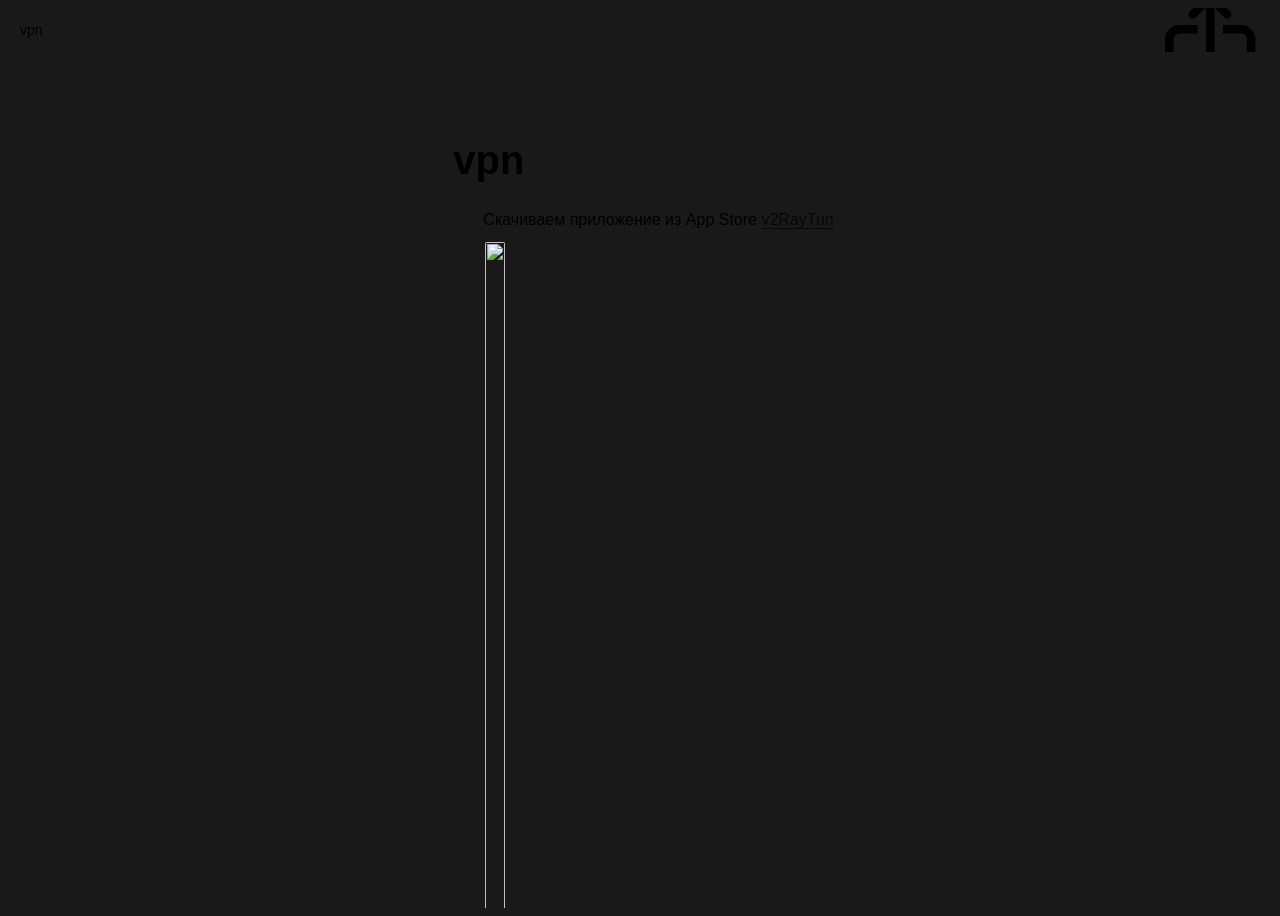
==== commit bf3e5c1b: "rename folder" ====
--- a/index.html
+++ b/index.html
@@ -1,6 +1,6 @@
 <!DOCTYPE html>
 <!-- saved from url=(0074)https://beryl-oatmeal-566.notion.site/VPN-1cf930318b7e80b2a667e58e82d6933d -->
-<html class="notion-html" data-notion-html="web" data-notion-version="23.13.20260414.0745" style="--full-viewport-height: 695px; --safe-padding-top: env(safe-area-inset-top); --safe-padding-left: env(safe-area-inset-left); --safe-padding-right: env(safe-area-inset-right); --safe-padding-bottom: env(safe-area-inset-bottom); --direction: 1;" lang="en"><head lang="en"><meta http-equiv="Content-Type" content="text/html; charset=UTF-8"><meta name="viewport" content="width=device-width,height=device-height,initial-scale=1,maximum-scale=1,user-scalable=no,viewport-fit=cover"><title>Установка VPN</title><meta name="description" content="A collaborative AI workspace, built on your company context. Build and orchestrate agents right alongside your team&#39;s projects, meetings, and connected apps."><style type="text/css" nonce="">.ad-slot-234-60, #advert-container-top, .publisher_ad, .banner-ad-inner, .ad-transition, .ads_main_hp, .divider-taboola, #Adv8, #Adv9, .gb_area_ads, .msgad, .internal_ad, #advertise-here, .pubblicita-banner, #adzone-right, .ads_ban, .ads_bar, .follower-ad-bottom, .adsense-header, div[data-clickadilla-banner], #skyscraperAds, .hotel-ad, .jw-ad-label, .l-ads, ._bottom_ad_wrapper, .header_leaderboard_ad, #intro_ad_1, #ad-mid-rect, #ad468, #ad-base, .boxSponsor, .TopAd, #sapetext, #homepage_top_ads, #left_ads, #left_adv, .sponsoredLinks, .widget_wp-bannerize-widget, .ad-vertical, .ads_big, #taboola-below-article-thumbnails-mg, #leaderAdContainer, [href^="https://rpwmct.com/"], #leftAdAboveSideBar, .ad728_90, .js-ad_iframe, .ad--wrapper, .grey-ad-notice, .footer_block_ad, .doubleClickAd, .navbar-header-ad, #google_ad_1, #google_ad_2, #google_ad_3, .adsidebar, #advertising_wrapper, .etn-ad-text, .adbox-style, .floating-advert, #adsDisplay, #AdSpaceLeaderboard, .gnt_flp, #adspace_header, .adz-horiz, #inArticleAdv, .ac_adbox, .ad-hoverable, .buySellAdsContainer, #taboola-below-article-thumbnails-v2, .ad-rectangle-container, .ad-box-auto, .tab_ad, .list-footer-ad, .bottom-right-advert, .rekl_left, .guide__row--fixed-ad, .top-banner-468, .adRectangleUnit, .masthead__ad, #partnerIframe, .primis-player__container, .ad-wrapper-250, .ads_amazon, .ad__centered, .ad_wrapper, .banner240_10, #close-fixedban, #ad_takeover, .full_ad_row, .ad400x40, .right_ad, #taboola-above-homepage-thumbnails, #advertisement-300x250, html > div[class][style^="pointer-events: none; position: absolute; top: 0px; left: 0px; width:"], .header-sponsor, .adsdiv, .footer__ads--content, .adsImages, .ad-m-mrec, .o-ad-container, #circad_wrapper, .adblk, .adv300-250-2, .cl-ad-billboard, .adsidebox, .ads-rectangle, #bl_top_reklama, .live-article-adv-container, .adunit_footer, .ad-banner-5, .ad-banner-6, .adbot, #ads-leaderboard, #RichBanner_center, #mid_left_ads, #colAd, .exco-container, a[href^="https://s.cant3am.com/"], .adsenvelope, .remove-spots, .visibleAd, .ads-bottom, .middle-ads728, .billboard-ad, .adbtn, #ad_content, .adbug, .SideWidget__ad, #ad__billboard, #left_ban, #adATF300x250, .ad--noscroll, .adbox-outer, #headeradspace, .ad_partners, #adBannerSpacer, .ad_pagebody, .buttonAd, .ads_inline_640, #fixedban, .elementor-widget-wp-widget-advads_ad_widget, #sideABlock, .ads-rendering-fix, #ads-vertical-wrapper, .bottom-banner-ad, .single-ads-section, .ad120_600, .normalad, .adslink, .adsbox--masthead, .amp_ad_wrapper, a[href^="https://torguard.net/aff.php"] > img, #advertisement_block, #adverts_post_content, .adspace_top, #ad_adsense, #pvadscontainer, .adbannerright, .ad1_bottom, #dfrads-widget-3, #skyads, #dfrads-widget-6, #dfrads-widget-7, .newspack_global_ad, .floated-ad, #topAdDropdown, .dfp-fixedbar, .adamazon, #advert-ahead, .headerAdvertisement, #lb-ad, .adRowTopWrapper, [href^="http://clicks.totemcash.com/"], #ad-Superbanner, .adTopHome, iframe[src^="https://ad.adriver.ru/"], #sidebar_adblock, .ad_fullwidth, #AdContent, #sideSponsors, .adSkyscaper, .ads_css, .dianomiScriptContainer, .sponsored_bar_text, .c-ArticleAds, .square_ad, .advert-info, .ads-top-main, .ad.element, .homep_banner, #leader-board-ad, #before-footer-ad, #ad-story-top, .ad300_2, guj-ad, .header-adcode, #mpu-advert, .ad300shows, #adcenter, .sponsor-block, #footer-adspace, #yandex_ad2, .SkyAdContainer, .middle-footer-ad, #adslot-below-updated, .ad-medium-widget, .Banner710 > object, .ad-module, .adcolumn_wrapper, #sidebar_ad_widget, .secondary-advertisment, a[href^="https://a.bestcontentfood.top/"], .adcon, .advertisment_bar, #ad-rectangle, .adsens, .site-header-ad, #advSkin, #popup_ad_wrapper, a[href*="&maxads="], .container_publicidad, #sidepad-ad, #ad600, .print-ad-wrapper, .vl-header-ads, #div_ad_leaderboard, #adblock1, #adblock2, #adblock4, .advertismentContent, .billboard.ad, .ad-slot-article, #header_ad_728_90, #advert-leaderboard, #Adv10, #Adv11, #adv-Middle, .ad_w300h450, #ad-block-aa, #slider-ad, .lightad, .adslot__ad-wrapper, .adwrap, .sraAdvert, #leaderboardAdvert, #adholder, .advertise_link, .grid-item-ad, .ad-disclaimer, .adarea { display: none!important; }
+<html class="notion-html" data-notion-html="web" data-notion-version="23.13.20260414.0745" style="--full-viewport-height: 695px; --safe-padding-top: env(safe-area-inset-top); --safe-padding-left: env(safe-area-inset-left); --safe-padding-right: env(safe-area-inset-right); --safe-padding-bottom: env(safe-area-inset-bottom); --direction: 1;" lang="en"><head lang="en"><meta http-equiv="Content-Type" content="text/html; charset=UTF-8"><meta name="viewport" content="width=device-width,height=device-height,initial-scale=1,maximum-scale=1,user-scalable=no,viewport-fit=cover"><title>vpn</title><meta name="description" content="A collaborative AI workspace, built on your company context. Build and orchestrate agents right alongside your team&#39;s projects, meetings, and connected apps."><style type="text/css" nonce="">.ad-slot-234-60, #advert-container-top, .publisher_ad, .banner-ad-inner, .ad-transition, .ads_main_hp, .divider-taboola, #Adv8, #Adv9, .gb_area_ads, .msgad, .internal_ad, #advertise-here, .pubblicita-banner, #adzone-right, .ads_ban, .ads_bar, .follower-ad-bottom, .adsense-header, div[data-clickadilla-banner], #skyscraperAds, .hotel-ad, .jw-ad-label, .l-ads, ._bottom_ad_wrapper, .header_leaderboard_ad, #intro_ad_1, #ad-mid-rect, #ad468, #ad-base, .boxSponsor, .TopAd, #sapetext, #homepage_top_ads, #left_ads, #left_adv, .sponsoredLinks, .widget_wp-bannerize-widget, .ad-vertical, .ads_big, #taboola-below-article-thumbnails-mg, #leaderAdContainer, [href^="https://rpwmct.com/"], #leftAdAboveSideBar, .ad728_90, .js-ad_iframe, .ad--wrapper, .grey-ad-notice, .footer_block_ad, .doubleClickAd, .navbar-header-ad, #google_ad_1, #google_ad_2, #google_ad_3, .adsidebar, #advertising_wrapper, .etn-ad-text, .adbox-style, .floating-advert, #adsDisplay, #AdSpaceLeaderboard, .gnt_flp, #adspace_header, .adz-horiz, #inArticleAdv, .ac_adbox, .ad-hoverable, .buySellAdsContainer, #taboola-below-article-thumbnails-v2, .ad-rectangle-container, .ad-box-auto, .tab_ad, .list-footer-ad, .bottom-right-advert, .rekl_left, .guide__row--fixed-ad, .top-banner-468, .adRectangleUnit, .masthead__ad, #partnerIframe, .primis-player__container, .ad-wrapper-250, .ads_amazon, .ad__centered, .ad_wrapper, .banner240_10, #close-fixedban, #ad_takeover, .full_ad_row, .ad400x40, .right_ad, #taboola-above-homepage-thumbnails, #advertisement-300x250, html > div[class][style^="pointer-events: none; position: absolute; top: 0px; left: 0px; width:"], .header-sponsor, .adsdiv, .footer__ads--content, .adsImages, .ad-m-mrec, .o-ad-container, #circad_wrapper, .adblk, .adv300-250-2, .cl-ad-billboard, .adsidebox, .ads-rectangle, #bl_top_reklama, .live-article-adv-container, .adunit_footer, .ad-banner-5, .ad-banner-6, .adbot, #ads-leaderboard, #RichBanner_center, #mid_left_ads, #colAd, .exco-container, a[href^="https://s.cant3am.com/"], .adsenvelope, .remove-spots, .visibleAd, .ads-bottom, .middle-ads728, .billboard-ad, .adbtn, #ad_content, .adbug, .SideWidget__ad, #ad__billboard, #left_ban, #adATF300x250, .ad--noscroll, .adbox-outer, #headeradspace, .ad_partners, #adBannerSpacer, .ad_pagebody, .buttonAd, .ads_inline_640, #fixedban, .elementor-widget-wp-widget-advads_ad_widget, #sideABlock, .ads-rendering-fix, #ads-vertical-wrapper, .bottom-banner-ad, .single-ads-section, .ad120_600, .normalad, .adslink, .adsbox--masthead, .amp_ad_wrapper, a[href^="https://torguard.net/aff.php"] > img, #advertisement_block, #adverts_post_content, .adspace_top, #ad_adsense, #pvadscontainer, .adbannerright, .ad1_bottom, #dfrads-widget-3, #skyads, #dfrads-widget-6, #dfrads-widget-7, .newspack_global_ad, .floated-ad, #topAdDropdown, .dfp-fixedbar, .adamazon, #advert-ahead, .headerAdvertisement, #lb-ad, .adRowTopWrapper, [href^="http://clicks.totemcash.com/"], #ad-Superbanner, .adTopHome, iframe[src^="https://ad.adriver.ru/"], #sidebar_adblock, .ad_fullwidth, #AdContent, #sideSponsors, .adSkyscaper, .ads_css, .dianomiScriptContainer, .sponsored_bar_text, .c-ArticleAds, .square_ad, .advert-info, .ads-top-main, .ad.element, .homep_banner, #leader-board-ad, #before-footer-ad, #ad-story-top, .ad300_2, guj-ad, .header-adcode, #mpu-advert, .ad300shows, #adcenter, .sponsor-block, #footer-adspace, #yandex_ad2, .SkyAdContainer, .middle-footer-ad, #adslot-below-updated, .ad-medium-widget, .Banner710 > object, .ad-module, .adcolumn_wrapper, #sidebar_ad_widget, .secondary-advertisment, a[href^="https://a.bestcontentfood.top/"], .adcon, .advertisment_bar, #ad-rectangle, .adsens, .site-header-ad, #advSkin, #popup_ad_wrapper, a[href*="&maxads="], .container_publicidad, #sidepad-ad, #ad600, .print-ad-wrapper, .vl-header-ads, #div_ad_leaderboard, #adblock1, #adblock2, #adblock4, .advertismentContent, .billboard.ad, .ad-slot-article, #header_ad_728_90, #advert-leaderboard, #Adv10, #Adv11, #adv-Middle, .ad_w300h450, #ad-block-aa, #slider-ad, .lightad, .adslot__ad-wrapper, .adwrap, .sraAdvert, #leaderboardAdvert, #adholder, .advertise_link, .grid-item-ad, .ad-disclaimer, .adarea { display: none!important; }
 .ad_reminder, #adwidget1, #adwidget2, .verticalAd, .sticky-sidebar-ad, .adwrapper-lrec, .sponsored-text, .googleAnnunci, .buttonad, #adsense468, .leaderboardadtop, .click-track.teaser, .brn-ads-sticky-wrapper, #ad-container-leaderboard, #rm-adslot-contentad_1, .leaderAd, .ad_wrapper_top, .ad300px, .top_ad_wrapper, .advert_title, a[href^="https://bngprm.com/"], #adOuter, .adv_margin, .adbutton-block, .instream_ad, #g_adsense, #homepage-header-ad, #articleBoard-ad, .dfp-wrapper, #topAdvBox, .ads-post, #adSlot-leaderBottom, .ad-120x60, .adboxbg, .pubblicita_col1, .adbttm_right_label, .ad-slot-widget, #adwallpaper, .advertise-top, .adboxcm, .hederAd, .ad-notice-small, #main_content_ad, #featureAds, .ad-120x90, .d3-o-adv-block, .adboxes, .advertBottom, .advertising-notice, #ad_before_header, .block-ad-wrapper, .ads300-200, #AdBanner, #adverts_right, #subheaderAd, .adboxid, .ad_grid, .js-ads-carousel, #adverticum_r_above, .movv-ad, .ads250-250, .Section-ad, .addiv, #left-ad, .ads300-250, #ad-block-container, .adsection_a2, .ad-wrapper-with-text, .ad_txt2, .rightadd, .rightads, .rightadv, noindex > div#promo2_bottom2, .adsection_c2, .adsection_c3, .sf_ad_box, .ad_claim, .rcom-freestar-ads-widget, .ad-bottom-right-container, #bm-HeaderAd, .GeminiAdItem, .spons-link, .adds2, #hpAdVideo, .wp_bannerize, #ads2_block, .top-ad-content, .rightboxads, .trc_rbox_div, .ad-block-header, #GoogleAdTop, .left-ads, #midRightAds, .mar-leaderboard--bottom, .ads-content, .ad970_250, #playerAdsRight, .advads-background, #staticad, #ad728, .ad--scroll, #ad_results, .theads, .outbrain-wrapper-container, .grid-advertisement, .ad-slot-replies, .tncls_ad, .partner_ads, #adsTopLeft, .sidebar-big-box-ad, .sidebar_ad_container, .adHeading, #ads_space, .adHeaderblack, .verticalad, .innerAdWrapper, .top-sidebar-adbox, .ad_plus, .mediumRectagleAd, .header-advertise, .leaderad, .banners-top, #ads_space_header, .insticator-ads, .embedded-article-ad, .misc-ad, .bar_ad, .region-ad-right, .ad--desktop, .dartad, #bottomAdSection, .adSection, .van_vid_carousel, .vertbars, .ad_bottom_728, .showAd, .spon_link, #sticky-custom-ads, .widget_adsensewidget, .apiAds, .fig-ad-content, .primis-video, .advertise_verRight, a[href^="https://pb-track.com/"], .tp_ads, .ppb_ads, .incontent-ad1, .header-top-ad, #mrec-297631-container, #adcolumn, .pmc-adm-boomerang-pub-div, .top-ad-bloc, .ad_trick_header, .flex-posts-ads, .advert__container, .ads120_600, .c-advert, .galleryAds, .ad_desktop, .square-ads, #bottom-adhesion, .ad_rectangle_medium, .bottom-ad--bigbox, .footer-floating-ad, .squareads, #narrow-ad, #adplacement, .MiddleAd, .vl-advertisment, .rekl_top_wrapper, .sponsored-home-page-inner, #contextual-ads, .bannerAdTower, .break-ads, #footer_ad_container, .annonstext, .ad-medium-rectangle, #bt-ad-header, .middle_AD, .GoogleDoubleClick-SponsorText, .ad-rectangle-banner, .affiliate_ad, .pix_adzone, #inline-ad-label, #ads_top_container, .ad.promotion, .advert__mpu, .sponserLink, .adsgrd, #blox-top-promo, .top-ad-horizontal, #interstitialAdUnit, .ADBox, .admediumred, #lb-sponsor-left, #skinad-right, .mid_banner_ad, #home_ads_vert, .ezoic-floating-bottom, #adsense-2, .head-top-ads, .leaderboard_adsense, .hyperAd, .td_footer_ads, #aboveNodeAds, .BigBoxAdLabel, #ad_rotator-2, #ad_rotator-3, #kauppa_box, .box_ad_horizontal, #pageads_top, .mobile-ad-placeholder, .listing-page-ad, #site_content_ad_div, .taboola-widget, .box_ad, .ads-module, .sponsor_label, #adsense_r_side_sticky_container, .advert-footer, .banner728x90, #ads_box_top, .ad-disclaimer-text, .adlinkdiv, #ads_container, .pageGoogleAds, .ad-desktop-right, .native-ad-slot, #adv-container, .adholder-300, .medium_ad, #outbrain, .article_adbox, .divAdsBanner, #leftbanners, #footer-ad-unit, .adv_outbrain, #ad_island, #ad-gutter-left, #rh_tower_ad, .ads-336x280, #article-island-ad, .ad_text_link, .adbox-wrapper, #topAdsContainer, .footer-im-ad, .ad-gap-sm, .tcc-banner, #ad-pencil, .ad-choices { display: none!important; }
 .box-pubb, #Adsense300x250, .ads.cell, .advert-sidebar, .wall-ads-right, .adslotMid, #below-menu-ad-header, #preroll_ads, .first-banner-ad, .adfix, .medium-rectangle-ad, .featuredAdBox, .tc-adbanner, .ad-large-game, #advert-right, .ad-container-middle, #topad728, #left_block_ads, #dfp_ad_mpu, .paneladvert, .widgetSponsors, .div_reklamma, #top-skin-ad, .lazy-ad-unit, .sidebar-ad-slot, .widget_sej_sidebar_ad, .advert-autosize, .ad-background-container, a[href^="https://join.sexworld3d.com/track/"], .wp125ad, .arc-ad-wrapper, .sidebar-ads-wrap, .goAdMan, #background-ad-cover, #rotating_ad, a[href^="https://cloudvpn.to/link.php?id="], #bottomAdWrapper, .halfpage_ad_1, .np-adv-container, .mpu-holder, .middle_ad, #dfpAd, #ad900, .adfrp, .contentleftad, a[href^="https://ad.zanox.com/ppc/"] > img, .ad-feature-content, .advert--inline, #Ad-4-Slider, #wrapper-AD_G, #wrapper-AD_L, .mpuHolder, #wrapper-AD_R, #adsense728, .adWidgetBlock, .ad-priority, #live-ad, .adfbox, .adsenbox, .post_sponsored, .homepage_ads, .dsk-box-ad-d, #leatherboardad, .carambis_hbanner_336, .adsSectionRL, .np-header-ad, .placeholderAd, #ad970, .asideAd, .pageAds, .adwrap-widget, .sidebar-adv-container, .ad160_blk, .ad-aligncenter, #innerpage-ad, #header_ads2, #outbrain1, .ads_foot, .ad-544x250, .mntl-gpt-adunit, #gallery-ad, .adinner, [data-cl-spot-id], #advert-block, .headerAdPosition, .primis-ad, .gnt_rr_xst, #DFP_top_leaderboard, .ad300x100, .entry_ad, body > div#dontfoid, .adsMarker, .gameAd, .ad-vert, .longAd, .cont-ad, .ad300x120, .rect-ad, #AD_ROW, #sidebar-main-ad, #adHome, .rs_ad_block, .ad_728x90b, .ammblock, .adside, #aside_ad, .adsmalltext, #adbanner-stampa, .ad300x150, a[href^="https://adultfriendfinder.com/go/"], .adsHeading, .slideshow-ads, .textadtext, .adwhitespace, .ad_cls_fix, #ADVrettangolo, .mpu_Ad, .content_advertising, .zergnet__container, #div-gpt-mrec, .adlinks, .right_ad_box, .tile-ad-container, .banner-buysellads, .alt_ad_block, .TopBannerstyled__Wrapper-sc-x2ypns-0, .ad-container--hot-video, .adSeven, #footerAdBox, #wide_right_ad, .offads, #gameads, .e3lan-widget-content, .topAdBar, #top_mpu_ad, #leaderboardAdTop, #midAD, #side_ads, .ad-wrapper-bg, .Sidebar-ad, .leaderboard_ad_container, #large-ads, #floatingAd, a[href^="https://clicks.pipaffiliates.com/"], #component-taboola-below-homepage-feed, #advrich, #ad_site_header, .adv-footer-kauppa, .pageTopAd, .sagreklam, .block-yt-ads, .ADServer, .block-adsense, .block_ad303x1000_right, .top-ads-mobile, .pt_ad03, #wl-pencil-ad, #global_header_ad, #ad-300-250, .ue-c-ad, .box-adsense-top, .taboola-sidebar, #afc-container, .advertisement_text, .ad_300250, #dfp-ad-slot4-wrapper, .advt_single, .ad-panel__googlead, .advertiseHere, .ad_post, #ad-sidebar, #index-ad, .block-openads, #sponlinks, .chapter-bottom-ads, #bsa_add_holder_g, a[href^="https://playnano.online/offerwalls/?ref="], .c-adDisplay_container, .boxad1, .boxad2, .bottom-ad2, #left_side_ads, .ads_outer, .adTagTwo, #LeftAd, .video-advert, #outbrain-section, .ad728x90-1, #adv_ManchetteDx, .ad728x90-2, .boxads, .boxadv, #secondad, .bottom-ads, .bottom-adv, .dart-advertisement, .AlterVista_GoogleAdsense, .inner_big_ad, .tc_ad_unit, #ad_island2, .adsbyexoclick-wrapper, .header_advert, .square-sidebar-ad, .main_ad, a[href^="https://n26-eu.c2nwa3.net/"], .adv-conteiner, .storyad300, .contentads1, .contentads2, .SponsoredContent, #adv-Piede, .str-top-ad, .insert-post-ads, .skyAdd, #dfpad-0, #ad_728_90, .ad250x250, .ad468x60Wrap, .PrintAd-Slider, .ad300x250, .widget_evolve_ad_gpt_widget, #adbox-inarticle, #boxAD, #fallbackTerms.fallback-term-holder, #takeover_ad, .adv-h-100, #top_ads_wrap, .mediumRectAdWrapper, #boxAd, #div_advt_right, .widget_n1ad, .idmuvi-topbanner, #Ads_TFM_BS, #annunciGoogle, #companion_Ad, .mpu_ad, a[href^="https://prf.hn/click/"][href*="/camref:"] > img, .advertisement-content, .gb-ad-top, .trc_excludable, .js-no-sticky-ad, #ads-google, #incontent-ad-2, #incontent-ad-3, .adsload, .adsPlaceHolder, .google_ads_sidebar, #adv_ManchetteSx, .block-google-admanager, #lower-ad-banner { display: none!important; }
 #topright-ad, #adzone-middle1, #article_ads, #banner_pos1_ddb_0, div[class^="index-module_openwebAd_"], #adxBigAd, .adbox-slider, .adsnippet_widget, #adzone-middle2, .railadspace, #col-right-ad, .incontentAd, #advads_ad_widget-18, #advads_ad_widget-19, a[href^="https://claring-loccelkin.com/"], .skyscraper_ad, .custom-sticky-ad-container, #rotatingads, .td-a-ad, .google-ads-footer-01, #carbonadcontainer, .google-ads-footer-02, .sponsorText, .gadsense-ad, .tower_ad, .middleads, .box-pubblicita-multimedia, .galleryRightAd, #adcontainer_ad_content_top, .adscaleTop, #section_advertisements, .ad-container-header, .cwAdvert, .ad-shifted, embed[width="600"][height="160"], #ad_rr_1, .cbd_ad_manager, .ob-widget-header, .middleAdLeft, .ads_rectangle, .textLinkAd, .adthrive_custom_ad, .epeex_Sas, #towerad, #BannerGCenter, #home_advertising_block, .adLoader, .widget_text_adsense, .adSpacer, #sidebar_ad_top, .sidebar-adbox, .module-ads, .flexiad, .ad250x300, .gallery_ads_box, #mid_ad_div, a[href*=".g2afse.com/"], .qc_search, .sideBarAd, .adHorisontalNoBorder, .advertisingMob, .singpagead, .content_ad_side, #mvp-post-bot-ad, .adv_news, .inline-ad-text, .adUnitHorz, .widget-ad300x250, .fwAdTags, #gpt-ad-skyscraper, gpt-ad, #footerAdDiv, #hp-right-ad, .ads-widget-content, .post-load-ad, #adheader, .banner728-container, #asideads, #boxad, a[href^="https://www.get-express-vpn.com/offer/"], .ad-panel-wrap, #ctl00_atop_bt, .adbox_largerect, .marketgidV, #bannerad2, #footer-advert, #medrectad, .ad170x30, #AdDisclaimer, .cnx-player, .widget_eepex, .AdHolder, #bannerads, #ad_article1_1, #ad_article1_2, .gutterads, #adsContent, #ad-horizontal-top, #head_ad, .wc-adblock-wrap, .pmc-contextual-player, a[href^="https://combodef.com/"], .ad__inline, .ad_large, .news-ad-square-a, #outbrain-wrapper, .contentadcontainer, .banner_panel, .placeholder-ad, .adsense-heading, #HP2-ad, .ad-wrap-transparent, .ad-col-02, .ContentTopAd, #adPlacement_1, #adPlacement_2, #adPlacement_3, #adPlacement_4, #adPlacement_9, #ad_creative_2, #ad_creative_5, #adPlacement_7, #ad_creative_3, #adPlacement_8, #ads_insert_container, .side_ad_top, .right_advertisement, .adits, .thumbs-adv, .innerWidecontentAd, .aside-ad, #ad-bottom, .ad_text_links, .ads-code, .under_ads, .mrec-banners, .TrafficAd, .js-ad-wrapper, .top_adbox1, .top_adbox2, .block_ad, .ad-horizontal, .GRVMpuWrapper, .ad-hldr-tmc, .ad-holder-center, .masonry__ad, .adbutler-top-banner, .ad--slot, a[href^="https://believessway.com/"], .index_ad_a2, .index_ad_a4, .index_ad_a6, div[data-adv-type="dfp"], .index_ad_a5, .adver-left, #sidebar-ad-block, #video-ad, .mm-ads-leaderboard-spacer, .component-outbrain, .revive-ad, .adv-aside, #ad_rectangle, .ezoic-adpicker-ad, #textAd, .vlog-ad, .wp-ads-target, .ads-cols, .navbar-ads, .sidebar-bottom-ad, .myAdsGroup, #left-ad-iframe, .topboardads, #bp_banner, .topadv_left, [href^="https://join3.bannedsextapes.com"], .firmach_form_rifform, .ads-cont, .advert-mpu, .adside-box-single, .ad_after_section, a[href^="https://pb-imc.com/"], #googleAdBox, .headadcontainer, #dfp-masthead, .cnbcHeaderAd, .SponsoredResults, .widget_awaken_pro_medium_rectangle_ad, #homeheaderad, .c-googleadslot, .block-ad-header, .ad_trailer_header, .ads-line, .sidebar-header-ads, #upperRightAds, #adbannerleft, .js-stream-ad, #adIsland, #channel_ad, .eaa-ad, [href^="https://ad1.adfarm1.adition.com/"], #article_box_ad, .ad-container__ad-slot, .side-ads, .ad3001, .adslot-feature, .adsRight, .ad-rb-hover, .advHm-cont-Ape, .ad300b, .ad-wrapper-sticky, .ad-300X250-body, .sideAdLeft, .am-adslot, .ad300w, #featureAd, #ad_article2_1, #ad_article2_2, .ad-banners, #specialadfeatures, #ads-footer-wrap, .Banner710 > img, .wpx_bannerize_banner_box, #FooterAdContainer, .add_topbanner, #adnorth, #viboom, .mpuads, #sideAdSmall, .adLeaderboardAdContainer, .article-inline-ad, .b-advertising__down-menu, a[href^="https://www.toprevenuegate.com/"], .TopRightRadvertisement, .b-section_banners, .inner-advert, #inner-advert-row, .vf3-conversations-list__promo, .ad--300, .footer-advertisement, .js_midbanner_ad_slot, #top-advertisement, #sponsoredLinksBox, #home_ad, .home-sticky-ad, #dfp-footer-desktop, .footer-advertisements, .ad_type_adsense, #around-the-web, #pagebottomAd, .adslug { display: none!important; }
@@ -53,7 +53,7 @@
 #adverts-top-middle, .discourse-google-dfp, .Ad-adhesive, .adspace_rotate, #mpu_ad, .admz, .Ads-background, #bnr-300x250, .ads_after_more, .adSpBelow, .ad-728x90_forum, .ad_overlays, .pageAdSkinUrl, .ad-call-300x250, .adace-vignette, .partial-ad, #adver-top, #advert-display, .ads-decorator, .ads3, .adMessage, .ads4, .acm-ad-tag-unit, #bnrAd, .mm-ads-gpt-adunit, #banner-728x90, .adss, .adtc, .AdvertisementText, .adv1, #ad_main_leader, .adsbody, .adun, .marketgidVr, .site_ad--gray, .header-ad-top, #adclear, .sponsoredBar, .advr, .advt, .wide_ads, .adz2, #adv_right, .advertisement-container, .partner-ad-module-wrapper, #imgad1, #leaderboard_top_ad, .singleads, #ad_buttons, #footer-adverts, #admpubottom, #mastAd, .desktop-top-ad-wrapper, #advert-fireplace, .adSuperboard, .gabfire_simplead_widget, .adsdesktop, .bottom_bar_ads, .article-header__railAd, #upper_small_ad, .b-banner-240x400, .block-advert, .happy-footer, .adlabel-horz, .scroll-ad-item-container, .ad-slot-bigbox, #AdTop, #center-ad, .adcen > div.adb, #customAd, .adv-120x600, #rightAdBar, .adcen > div.adt, a[href*="/jump/next.php?r="], .comment_ad, .adv_300, [data-role="tile-ads-module"], .ad-Advert_Placeholder, #bottom-ad-wrapper, .adtech-boxad, .article-ad-holder, .waldo-placeholder, #moduleTaboolaRightRail, .ad300x250Top, .sponsoredBox, .taboola-wrapper, .adsboth, #block-taboolablock, #center-ad-group, .adsverting, div[data-type="_mgwidget"], .sponsor-inner, .td-adspot-title, .ad-loaded, .ad-loader, .vpnad, .fc_clmb_ad, .ad-centering, #advertbox, .story-ad-right, .advertise-here, .banner-ads-right, .adv300-250, div[id^="smi_teaser_"], .adhalfpageright, .dart_ad, .dfp-ad-region-2, #ad-billboard, .newspack_global_ad_new, .dfp-ad-region-1, .ads-pholder, #wd-sponsored, .advertisementBackground, .adSkin, .ad-boombox, #adslot-site-header, .adv-cnt, .banner_ad_728x90, .Adv468, #box_text_ads, .ad-block-300, .ad-slot-header, #adsmiddle, #adFrame, #sponsored-resources, #rcsad_TopLeft_container, a[href^="https://go.hpyjmp.com"], .small-ad-long, #right_top_ad, #ad728top, .tabAds, .advertisment-top, .sponsor-links, .fixed-bottom-ad, .adDiv, .sponsorFooter-container, .rightAd1, .rightAd2, #rectangleAdTeaser1, .aggads-ad, .ads-posting, #adv_click, .displayAdUnit, #masthead_ad, .google-2ad-m, #ad_btmslot, .ad-sticky, .middle-ads, #masthead_ads_container, #sponsorsBox, .adthrive-sidebar, #sideBar-ads, .publi_ad, .adenquire, .top-ads-container, .graphic_ad, #footer-ad-google, .ad_Left, .js-advert-container, .ad-slot-top-728, #mastad, .ad-lable, .wide-advert, #lead-ads, #adsMobileFixed, .reklame-wrapper, #top-ad-slot-1, #top-ad-slot-0, .note-advertisement, div[data-e2e="advertisement"], #adsquare, #sidebarTextAds, .ad-container--leaderboard, #top-ad-area, .adHome300x250, #adblock-leaderboard, .spt-footer-ad, .dfp-banner, .adNotification, .google-ads-widget, .brandpost_inarticle, #customad, .ads-header-left, #ad-container-overlay, #AdvertiseFrame, a[href^="https://chaturbate.com/in/?"], .ad-300-x-250, .adDyn, .ads-square-large, a[href^="https://track.aftrk3.com/"], .ad-landscape, .sticky-ad-header, #ad_vertical, #bottom_commercial, #sporsored-results, .advt_indieclick, .footer-banner-ad, .ad-preloader-container, body > div.demo-wrapper[style="display:none;"] + div[id][class], #middleads2, .banner-ad2, .advspot, #adv-Middle2-mobile, .ad-600-h, #in-content-ad, .adfeeds, #spons_links, #top3-pubbli, #TopADs, .adNoBorder, #ad_global_header2, .banner-adv, .tpd-banner-ad-container, #banner_column, #ad_global_header1, #contentAdSense, .ad-footer-leaderboard, .ad_slot_right, .text-center.adf-ins, .overflow-ad, #rcsad_Frame1, #rcsad_Frame2, #header_bottom_ad, .adfoxly-overlay, #externalAd, #ads-middle, .g-ad-fix, #ad_300_250, .tdAdHeader, #right-ad-block, .stream-ad, #footer-advertisement, .ad-links-text, .push--ad, #bottommpuAdvert, .ad-mobile-300x150, a[href^="https://www.googleadservices.com/pagead/aclk?"] > img, .google-ad-sidebar, .toaster-ad, .ad-code, .rightSideSponsor, #dragads, .adzone_skyscraper, #adsense_leaderboard, .adgmleaderboard, .advrst, .adSlot, .ad_inline, #sidebarAdSpace, .hidead { display: none!important; }
 .squareAdd, #newswell-side-1-container, .videoAd-wrapper, .squareAds, #sticky-left-ad, #topAd728x90, #footer-sponsors, .ads-between-comments, .adv-dvb, .adslot_728, .ah-teaser-wrapper, .adnotice, .js-header-ad, .upper_ad, .adSlug, #HALFPAGE_BOTTOM_advadagio, .sponsor160x600Dx, .center-tag-rightad, .linkAD, .tbm-adv-outside_mobile, .ad-push, #ads_top_right, .ad_wrapper_false, #ad_main, #stickyBottomAd, .adSidebarButtons, #adv_sponsor_canale_tematico, a[href^="https://go.xxxiijmp.com"], #footer_advertising, #topadzone, #ad-north, #sponsored_head, #global_header_ad_area, .Footer_1-ad-holder, .sics-component__outbrain, .ad-line, .ad-link, .ad-homepage-one, .artcl_ad_dsk, #taboola-native-right-rail-thumbnails, #adTextLink, #taboola-homepage-thumbnails-desktop, .firstAd-container, #SponsoredAds, .entry-top-ad, .adRight, .adspot_468x60, .ads_space_long, .ad-container-728x90, .ad-marketswidget, #ad_mast, #TopAd0, .index_ad, .evo-ads-widget, #banner_topad, .gnm-banner-ad, #headeradbox, .ad-large-1, .Ad_Right, #leader-sponsor, .standard_ad_slot, .story__top__ad, .AdOneColumnContainer, #Ads_BA_CAD2, #adsection, .player-ad-overlay, #belowNodeAds, .ad_description, .adsterra, .jsAdSlot, #rightColumnAds, .sponsLinks, .bottom-mpu-ad, #home-banner-ad, .ad-mobile-300x250, .pizza-y.pizza, .adHeaderAdbanner, .pm-ad-zone, .ecommerce-ad, .player_ad_box, .top-ad-728, .adbottom, .gallery-sidebar-ad, .googlead, .ad-mobile-300x50, .p-ad-thumbnail-txt, .ad_module, #pageLeftAd, .Rectangle_1-ad-holder, #adHolder1, #adHolder2, #adHolder3, #adHolder4, #adHolder5, #adHolder6, #ad_160, .ad-container-inthread, #adslot-download-abovefiles, .ads-articlebottom, .c-adOmnibar, .sponsored-card.recirc-feed, .adstext, #ad728x90, .adverteaser, .adrotate_top_banner, #adv_sky, #ads-125, .dfp-ad-lead3-wrap, #head_ads, .top_megabanner, #homepageAdsTop, .publication-ad, #adright, #adbannerbox, a[href^="https://ads.leovegas.com/"], #video-embed-ads, #ad_squares, .ads--square, #mpubox, #divTopAd, .rekl_top, .advertisement-holder, #taboola-below-article-thumbnails-photo, .ads-hints, .ad-hideable, .b-app-banner-list, .adlabelleft, #skin_adv, .nw_adv_full, #delulu-overlay, .google_ad, #ezmobfooter, .adsanity-alignnone, #ad_display_300_250, .dynamic_adslot, .ads-sticky, #ad-west, .sidebar-zergnet, .adunit-title, .rs-ad, .block-skyscraper-ad, .editor_ad, .ad_120x60, .boxADV, .bigCubeAd, .amp_ad_header, .atomsAdsCellModel, .ad_120x90, .adinfo, .widget_ad_300, .rail-ad, .container__box--ads, #left_global_adspace, #footerads, .ad-no-css, #ad_banner_1, #AD_300, #bottom_text_ad, #header-advertising, #ad-ban, .partial-static-adv, #ad-bar, .Banner780 > a, .section-ad2, .ad_728_top, .advtop, .ad_element, .section-adv, .ads__container, .lg-ads-160x90, .advertise-square, .reklam-block, #post_adspace, .edSponsor, .p-ad-block, #ad-output, #ad-stickers, .adInteractive, #ad_250, .affiliateAdvertText, .inc-ad, .ad-leaderboard-placeholder, .ads-300-box, #ad-big, #adv468x90, #ads-200, .ad--droite_haute, .footer_ad336, .article-ad-placement, .ampFlyAdd, .article-ad-align-left, #td_adunit2, #layout_topad, .banner_ads1, #slide_ad, #ad_160x600, #IK-ad-area, .pushdownAd, .ad100x100, .ad-m-banner, .ad-displayed, .leaderboard-ad-wrapper, #ads-250, .Billboard_2-ad-holder, .ads-container-250, #grid_ad, #adv_top, #perm_ad, .bot_ads, #banner-advert, #text-intext-ads, #sidebar-ad-boxes, td[id^="advtd"], #ad_main_top, .ad-bottomleader, .ad300Wrapper, a[href^="https://landing.brazzersnetwork.com/"], .desktop_only_ad, .dfp_top-ad, #advertiserLinks, #sitead, #ad-btm, .ad-sticky-banner, .adplace, a[href^="https://bc.game/"], #sidebarAdvTop, [id^="ad-wrap-"], #ad-leaderboard, .header_ad_div, .BeOpWidget, .ggl_ads_row, .ad-grid-container, .revcontent-wrap, #dfpslot_tow_2-0, #dfpslot_tow_2-1, .min-height-ad, #top_ad_container, .adv-leaderboard, #banner-skyscraper, .mod22-search, .ob_container .item-container-obpd, #LayoutHomeAdBoxBottom, .rectangle-ad, .ajdg_bnnrwidgets, .BOX_LeadAd, .video_ad, #altervista_banner-3, #skyWrapperAds, .ad-before-header, #horadslot { display: none!important; }
 .boxAdv, #adv-title, #left-ad-skin, .rastyazka, .fp-right-ad-zone, #header_right_ad, .block-fusion-ads, #foot-ad-wrap, .advertouter, .iAdserver, a[href^="https://tour.mrskin.com/"], #lowerAdvertisementImg, .advertising-right-d, .col-line-ad, .ad-forum, .adMediumRectangle, .ads-top-left, .modulegad, .adHed, #ad_300, .ad-page-setting, #sponsor-sidebar-container, .bc_adv, .adsleftblock, #topadvert, .ad-336x280B, .ad-unit__inner, .midarticlead, .sticky-ads, .yb-sticky, .grev-ad, #taboola-below-article-thumbnails, #top_ads_box, .right-ad2, #ad_336, .ad-takeover-homepage, .headerAdWrapper, .alignads, .wpcnt > .wpa, [href^="https://wsup.ai/"], #rightrail_pos2_ddb_0, #ad-right-container, a-ad, .right-ads, .right-adv, .ad-feature-text, .ad-top-featured, .p-ads-rec, #post_addsense, .ads-story, .ad-200x200, .advert-panel, .sticky-top-ad-wrap, #ads-300, #home-ad-slot, .InsertedAd, .ad-floating, a[href^="https://engine.phn.doublepimp.com/"], #topAdBanner, .middleAdMid, .waf-ad, .zeusAd__container, .footer-ad-unit, .native-ad-item, #AdTopLeader, [href^="https://www.cloudways.com/en/?id"], .yahooads, .ads-squares, #topAD, #ad-col, .bk-adv, .overlay-ad-container, #ad_top_holder, #ads_300x250, .right-ad-holder, .head_ad_wrapper, .advert--sticky, .c-Ad, .h-ads, [data-testid="adBanner-wrapper"], .middleAds, .banner-ad-space, a[href^="https://cam4com.go2cloud.org/"], .rhsad, .ad-skyscraper, .newspack-broadstreet-ad, #bb_ad_container, #ads_box_right, .ad_contain, .m-advertisement, #singleAdsContainer, .ads_outline, #admobilefootinside, #MPUadvertising, .archive-ad, .holder-ads, .addwide, #rh-ad-container, #adspan, .ad-belowarticle, .dfp-here-top, #sideAdArea, .sp_search_table, .theAdvert, .happy-inline-ad, .bottom-ad-placeholder, .desktop-ad-inpage, .widget_customadvertising, a[href^="https://s.zlinkt.com/"], .header-banner-ads, .adSpec, .googleadv, #ButtonAd, .adsense_top, #adverts-top-container, #adsPanel, .googleafc, .breakout-ad, .ad--banner, #ad_pencil, .adfront, .gnt_em_vp__tavp, .post_inner_banner, #teaser_block_div, .pp-ad-container, #blockAd, #pub728x90, .gameBottomAd, #skyscrapper-ad, .adv300x100, #islandAdPane2, .top_Ad, .div_advertisement, .leftnavad, #advertisementHorizontal, .footer_line_ad, .google-right-ad, .ad-banner-container, .head-ads, .adSpot, .advt_160x600, #AdvertisingDiv_0, .mc_floating_ad, .banex-banner, #adspot, [data-identity="adhesive-ad"], #ad_sticky_wrap, .mod_ad_container, .gabfire_ad, .ad-incontent, .divRepAd, #ax-billboard-sub, .amp-adv-wrapper, .advertisingBanner, .ad_box_2, #rightSideAd, .ad_box_6, .ad_box_9, #bannerAds, #sponsored-listings, .home-adv-box, #pubblicita, .mpu_holder, #adBrandingStation, .after_comments_ads, .outbrain-widget, .ads-160x600, #AdvertFieldBottom, .affiliate-footer, .in-article-adx, .adv728x90, .ad-Square, .ad-bigbillboard, .admodule, #ads-468, .containerSqAd, .new_ads_unit, .ads_sidebar, .sponsorArea, .desktop-adunit, #adxMiddle, .reviews-display-ad, #bottom_ad, #topad, .ad-dfp-row, .vertad, #module_ad, #Advertorial, #permads, .advertisement-label, .inlineSideAd, .inner_ad_advertise, .download_ad, #leader_ad, .adcodetop, .css--ad, .ad-slot--mpu-banner-ad, .ads--top, .block-ads-system, .q_teaser_wrapper, .ad-728-90, .ad-container-pave, .colBoxDisplayAd, .ad-container--stripe, #google_ad_slot, .channel-icon--ad, .google-sponsored-link, .vertical_ads, .dianomi-container, .advertisement_container, .topad-area, .ad.size-300x250, .wide_sponsors, .related-ads, .related-adv, .sidebar-outbrain, .slide-ad, .premium_PremiumPlacement__2dEp0, .sponsor-bottom, .dfp-panel, #ad-break, #ft-ad, .dfp-top, .advertisement-leaderboard, #ad_panel, .adunit_content, .textAdBlock, .ad300x50-right, .adMRECHolder, .adsense-googleAds, .inline-ad-wrap, .leftbar_ad2, .sidebar-ad-c, #pageAdds, .ads-header-desktop, .sidebar-ad-b, .home-advert, .videoad2, .ad_type_1, #pre-footer-ad, a[href^="https://fc.lc/ref/"], #skyline_ad, #direct-ad, .adswiper, .ad-poc-admin, #ad-ear, #right-bar-ad, #stopAdv, .advertisementLabel, #section-sponsors { display: none!important; }
-#whitepaper-ad, .banner336x280, #article_ad_container, .adbox_border, #BigboxAdUnit, .ad120x60, #dfp-ad-container, .single-post-ads, .adstipt, a[href^="https://zirdough.net/"], .sponsors-widget, #ax-billboard-top, .advert-featured, amp-embed[type="taboola"], #dfp-ad-slot3-wrapper, .in-between-ad, .mainAds, .ad-small, a[href^="http://www.bet365.it/"][href*="?affiliate="], #skinadvdx, #ch-ads, .view-article-inner-ads, .advertisementTop, .ad-comment, .adv300x250, .reklam-kare, #leftColumnAdContainer, .leaderboard-ads-text, .advertisementContainer, .ad-widgets, #ad_billboard, #adIframe, #adx_ad, #sponsor_bottom, #adzonebanner, .super-ad, #fixedAd, .adsMPU, #HP1-ad, .tower_ad_disclaimer, .meteored-ads, #skyScrapperAd, .content_adsense, .moduletabletowerad, #skyAdContainer, .ads-placeholder, .california-ad, .footad, .middleAd, .googleaddiv, a[href^="https://www.purevpn.com/"][href*="&utm_source=aff-"], .ad_inline_wrapper, .adsense-area, #skinadvsx, #adlabelfooter, .dfp_ad--outbrain, #cpa-system-banner, .towerAds, #top-ad-banner, #homeAd, #ad_LargeRec01, .site-ads, #dle-content .mad22-search, .l-ad-top, #interads, .widget_advert_widget, .leftAdsEnabled, .advert_block, span[data-ez-ph-id], .nv-ads-wrapper, #advert-island, .adSkyscraper, #ad-desktop-takeover-int, .adLayer, .top-adv-container, .tadm_ad_unit, .firstpost_advert, #right-box-ad, #BottomRightAdWrapper, #bb_banner, #BannerHIMG, .ad_stream_hd, .adsMag, .nts-ad, .ad-rectangle-xs, #ad_header_1, .mpu_wrapper, .wpadcenter-ad-container, .ads-module-alignment, #listing-ad, #banner_wrapper_top, #topbarAd, .ads_singolo, #UNITIS_ads_300250, .bannerPubblicitaOrizz, .ad-container-tool, .purchad, .adlarger, #gam-ad-mpuLeaderboard-leaderboard-1, #gam-ad-mpuLeaderboard-leaderboard-2, #gam-ad-mpuLeaderboard-leaderboard-3, .video-adv, .advertising160, .polaris__ad, .teaser_ad, #ads_top2, #headerAdSpace, .adv_lateral_dx, .sponsoredInfo, .bFiles, .vodl-ad__bigsizebanner, .ad--square-rectangle, #comments-ads, .sponsorPostWrap, .in-article-ad-wrapper, #mpu2_container, .ad-sponsored-links, #advertisement-large, #primis_player, div[id*="ScriptRoot"], .m-content-advert, .comment_ad_box, #textlink-advertisement, .newsblock-ads, .adsbygoogle2, .ad-lock, .block-dfp-blocks, .mid-outbrain, .adtower, .ad__sticky, .adRectangle-pos-small, .adv_250_250, .ad-size-mpu, #rightRailAds, .bottom_side_ad, #lrecad, .adElement, #top-ad-slot, .adsInner, .sponsored-slot, .post__article-top-ad-wrapper, .ad_text_w, .adwordsHeader, #headAds, #headAdv, .ContentBottomAd, #adAside, .adunit_728x90, #p2squaread, .c-advscrollingzone, .in-page-ad, #recommendAdBox, .leaderboard-ad-pane, #div-ad-bottom, #ad-rec-btf-top, .ad-medium-container, .advertisementBoxBan, #top-ad-iframe, .hor-ad, .AdMessage, #bottomads, .adv_lateral_sx, .adslot-mpu, .mainholder + div[id][class*=" "] > div[id][class*=" "], .sterra-ad, #banADbanner, .mpuBox, .wideAdTable, #my-ads, .ad-desktop-only, .top-ad-wrap, .blockAds, .m-jac-ad, .adv-key, #ads-superBanner, #leaderboard_Ad, #advert-banner-wrap, .ad--sponsor-content, .mediumRectangleAdvert, #taboola-right-rail, .top-ad-area, .dfp-bottom, .adrightlg, #IK-ad-block, .top_container_ad, #advr_mobile, .oio-openslots, .ad_on_article, #menuad, #page_ad_top, .placeholder-dfp, #billboard-container.bg-gray-100.py-3, .adsense250, #index-bottom-advert, .adFuel-label, .dcmads, .midpost-ad, .adLat, .banner-sponsorship, #promo > div.t_box, #sponsoredAd, .sbAd, .following-ad, .br-ad, #preS_BANNERID, .ad590x90, #ad_gallery_bot, .ad-mod-section, .adsense728x90, .widget_quads_ads_widget, #HeaderAdBlock, .google-ad-container, .module__ad-wide, .adrightsm, .mks_ads_widget, .bottom_adspace, #ad-slot-lb, #topbarad, #sidebar-left-ad, div[data-adzone], #ad_728, .advertisement-header, .ads-728-90, #ad_rightslot, .top-ad-right, .topad1, .topad2, .widget_advads_ad_widget, #privateads, .advance-ads, .dlSponsoredLinks, .taboolaArticle, .railad, #__adIframe, a[href^="https://a.bestcontentoperation.top/"], .Banner710 > a, #ch-ad-outer-right, .adv_300_300, .pubblitalocaleaddADV, .lft_advt_container, #p-googlead, .widget_sidebaradwidget, #ad_block_0, #ad_block_1, #ad_block_2, .adverttop, .topLeaderboardAd, .adMPU, .ad_inner, .ads-sidebar-boxad { display: none!important; }
+#whitepaper-ad, .banner336x280, #article_ad_container, .adbox_border, #BigboxAdUnit, .ad120x60, #dfp-ad-container, .single-post-ads, .adstipt, a[href^="https://zirdough.net/"], .sponsors-widget, #ax-billboard-top, .advert-featured, amp-embed[type="taboola"], #dfp-ad-slot3-wrapper, .in-between-ad, .mainAds, .ad-small, a[href^="http://www.bet365.it/"][href*="?affiliate="], #skinadvdx, #ch-ads, .view-article-inner-ads, .advertisementTop, .ad-comment, .adv300x250, .reklam-kare, #leftColumnAdContainer, .leaderboard-ads-text, .advertisementContainer, .ad-widgets, #ad_billboard, #adIframe, #adx_ad, #sponsor_bottom, #adzonebanner, .super-ad, #fixedAd, .adsMPU, #HP1-ad, .tower_ad_disclaimer, .meteored-ads, #skyScrapperAd, .content_adsense, .moduletabletowerad, #skyAdContainer, .ads-placeholder, .california-ad, .footad, .middleAd, .googleaddiv, a[href^="https://www.purevpn.com/"][href*="&utm_source=aff-"], .ad_inline_wrapper, .adsense-area, #skinadvsx, #adlabelfooter, .dfp_ad--outbrain, #cpa-system-banner, .towerAds, #top-ad-banner, #homeAd, #ad_LargeRec01, .site-ads, #dle-content .mad22-search, .l-ad-top, #interads, .widget_advert_widget, .leftAdsEnabled, .advert_block, span[data-ez-ph-id], .nv-ads-wrapper, #advert-island, .adSkyscraper, #ad-desktop-takeover-int, .adLayer, .top-adv-container, .tadm_ad_unit, .firstpost_advert, #right-box-ad, #BottomRightAdWrapper, #bb_banner, #BannerHIMG, .ad_stream_hd, .adsMag, .nts-ad, .ad-rectangle-xs, #ad_header_1, .mpu_wrapper, .wpadcenter-ad-container, .ads-module-alignment, #listing-ad, #banner_wrapper_top, #topbarAd, .ads_singolo, #UNITIS_ads_300250, .bannerPubblicitaOrizz, .ad-container-tool, .purchad, .adlarger, #gam-ad-mpuLeaderboard-leaderboard-1, #gam-ad-mpuLeaderboard-leaderboard-2, #gam-ad-mpuLeaderboard-leaderboard-3, .video-adv, .advertising160, .polaris__ad, .teaser_ad, #ads_top2, #headerAdSpace, .adv_lateral_dx, .sponsoredInfo, .bFiles, .vodl-ad__bigsizebanner, .ad--square-rectangle, #comments-ads, .sponsorPostWrap, .in-article-ad-wrapper, #mpu2_container, .ad-sponsored-links, #advertisement-large, #primis_player, div[id*="ScriptRoot"], .m-content-advert, .comment_ad_box, #textlink-advertisement, .newsblock-ads, .adsbygoogle2, .ad-lock, .block-dfp-blocks, .mid-outbrain, .adtower, .ad__sticky, .adRectangle-pos-small, .adv_250_250, .ad-size-mpu, #rightRailAds, .bottom_side_ad, #lrecad, .adElement, #top-ad-slot, .adsInner, .sponsored-slot, .post__article-top-ad-wrapper, .ad_text_w, .adwordsHeader, #headAds, #headAdv, .ContentBottomAd, #adAside, .adunit_728x90, #p2squaread, .c-advscrollingzone, .in-page-ad, #recommendAdBox, .leaderboard-ad-pane, #div-ad-bottom, #ad-rec-btf-top, .ad-medium-container, .advertisementBoxBan, #top-ad-iframe, .hor-ad, .AdMessage, #bottomads, .adv_lateral_sx, .adslot-mpu, .mainholder + div[id][class*=" "] > div[id][class*=" "], .sterra-ad, #banADbanner, .mpuBox, .wideAdTable, #my-ads, .ad-desktop-only, .top-ad-wrap, .blockAds, .m-jac-ad, .adv-key, #ads-superBanner, #leaderboard_Ad, #advert-banner-wrap, .ad--sponsor-content, .mediumRectangleAdvert, #taboola-right-rail, .top-ad-area, .dfp-bottom, .adrightlg, #IK-ad-block, .top_container_ad, #advr_mobile, .oio-openslots, .ad_on_article, #menuad, #page_ad_top, .placeholder-dfp, #billboard-container.bg-gray-100.py-3, .adsense250, #index-bottom-advert, .adFuel-label, .dcmads, .midpost-ad, .adLat, .banner-sponsorship, #promo > div.t_box, #sponsoredAd, .sbAd, .following-ad, .br-ad, #preS_BANNERID, .ad590x90, #ad_gallery_bot, .ad-mod-section, .adsense728x90, .widget_quads_ads_widget, #HeaderAdBlock, .google-ad-container, .module__ad-wide, .adrightsm, .mks_ads_widget, .bottom_adspace, #ad-slot-lb, #topbarad, #sidebar-left-ad, div[data-adzone], #ad_728, .advertisement-header, .ads-728-90, #ad_rightslot, .top-ad-right, .topad1, .topad2, .widget_advads_ad_widget, #privateads, .advance-ads, .dlSponsoredLinks, .taboolaArticle, .railad, #__adIframe, a[href^="https://a.bestcontentoperation.top/"], .Banner710 > a, #ch-ad-outer-right, .adv_300_300, .pubblitalocaleaddADV, .lft_advt_container, #p-googlead, .widget_sidebaradwidget, #ad_block_0, #ad_block_1, #ad_block_2, .adverttop, .topLeaderboardAd, .adMPU, .ad_inner, .ads-sidebar-boxad { display: none!important; }  
 [href^="https://istlnkcl.com/"], .ad-after-content, #ad-midpage, .custom_ads, .ad-slot--top-banner-ad, .ad-primary-sidebar, .headerTopAd, .ad-sputnik-wrapper, .contenuto-sponsorizzato, .adTopLeft, #ad_bottom, .dfpAdspot, .ad_line2, .promo_ads, #ads-main, .topAd728x90, .adMPUHome, .ad--content, .lazy-ad, .item-ad, .bgAdBlue, .ad.reform-top, .n1ad-center-300, ._articleAdvert, .video-brs, .adv-background, .googleadvertisement, .widget_adace_ads_widget, .mobilesideadverts, .searchads, #ad-small-banner, #adMessage, .vce-ad-below-header, #homeAds, #adv_skin, .left_ad_box, .netshelter-ad, .ad_links, .ad-iframe-container, .adsense300, #ds-mpu, .adname, .adzbanner, .ad-borderless, .single-bottom-ads, #leaderboard_ad, .top-ad-block, #mobile-footer-ad-wrapper, #sidebar_topad, #main-advert, #floorAdWrapper, #frmSponsAds, #adsense-notizia, .inner-ad-section, .adLargeRec, .oas-leaderboard-ads, .advertorial-block, .mid-article-banner-ad, .m_banner_ads, #singleads, .top-teasers, .header-ad-holder, .square-ad-1, .adspace-MR, .advertisement-nav, .dyn-sidebar-ad, .adv_panel, .am_ads, #homepage-footer-ad, #sponsoredad, #adslider, #adLayerTop, .adIframeCount, #sponsorSpot, .adMed, .adv-block-container, .ad-slot-rail, .htl-ad-placeholder, .header-ad-wrap, .remnant_ad, #banner_sedo, #ad-leaderboard-footer, #advtopright, .header-ad-area, .headline-ads, .adClose, .ad_130x90, #adSide1-container, .ad_unit_300, .header-adv-wr, #wrapAdRight, .ad_250250, #ad-bottom-wrapper, .side_ad, .primis-custom, #adchoices-icon, .adthrive-placeholder-content, #article_banner_ad, .adocean_desktop_section, a[data-oburl^="https://paid.outbrain.com/network/redir?"], #videoad, .ad-horizontal-top-wrapper, .adMod, #Ad-Content, a[href^="https://voluum.prom-xcams.com/"], .clsy-c-advsection, .adMpu, #ads_in_modal, #skyscraper-ad, .ad_300by250, .adboard, .sm_ad, .mpu-advert, #ad_zone, .overlay-ads, .dac__banner__wrapper, a[href^="//hoodingluster.com/"], .td_ad, [data-template-type="nativead"], .left_adlink, .ad_mid_post_body, .ad-link-right, .adHolderStory, .adLocal, .lee-track-ilad, .ad-tag-square, .mpuAdvert, .ad_sponsoredsection, #advAutopromo1, #advAutopromo2, #bnr-728x90, .article-ad-main, .ad-head, .adbannerbox, .article-ad-placeholder, .video-side__adv_title, #adf_notifiers_wrap, #articleLeftAdColumn, .Ads--center, .ads-text, .adtechMobile, #ad-display-ad, .advertisement-card, #ad_display_728_90, #gpt-high_impact, .adv_160x600, .adBoxSidebar, .external-add, #AdWidgetContainer, .breadads, .adRendererInfinite, .aside-ads, #adclose, .adsbyxa, .adv-top-page, .advertise-horz, #ads1_box, .Billboard_5-ad-holder, .ads_wide, .adswitch, .my__container__ad, .ad-midleader, #BodyAd, .heroAd, #category-sponsor, .nx-placeholder-ad, .adspace-lb, .shopee-search-user-brief, #bottom-ad-container, .o-site-header__advert, #adBannerHeader, .adspace-lr, #TopAdBox, .left-rail-ad, .mpuArea, .middleAdRight, .adhesiveWrapper, .map-ad, .adv-mpu, .ad__template, #bottom_ad_area, #div-ad-top_banner, #belowheaderad, .ad--stroeer, #dle-content noindex > table[style], .connatix-main-container, .ad-here, .singlepageleftad, .ad-link-block, #bottomLeftAd, .leftAd, .ad_medrect, #AdSkyscraper, .ad_banner_2, #lightboxAd, a[href^="https://wolf-327b.com/"], .adx-ads, .centerAds, #advertisementRight, .ads2Block, div[id^="_u_ablock_"], .adunit-mark, .adCenter, .advertising_top, .sidebar-skyscraper-ad, .avert--sidebar, .ad_336x280, .top_bar_ad, .dm20-adv-slot, .ad-unit-container, #horizontal_ad2, #dfp-btf-desktop, .slideshowAd, .mob-adspace, .cms-ad, .block-doubleclick_ads, .ad-lrec, .ad-responsive, .dianomi-embed, .ad--no-bg, #searchAd, #mpuContainer, .page-content__advert, #widget-ads-4, .adroot, #widget-ads-3, #js-wide-ad, #adsSectionRight, .ad_banner_728x90_inner, .AdBox160, .block--ads, .header-ads-wrap, .adv-masthead, #adzone_content, #leaderboard-advert, #head-ad-text-wrap, .header-ads-area, .sponsbox, .c-sidebar-ad-stream__ad, .admpu-small, #advBB-left, .leftbottomads, .ad-bottom728x90, .HeaderAd, .adsghori, #sponsors-article, .GoogleDfpAd, .AdPlacementContainer, .footer-post-ad-blk, #firstad { display: none!important; }
 a[href^="http://www.iyalc.com/"], .RightAdvertisement, #js-Taboola-Container-0, .sidebar-text-ad, .ads-widget-content-wrap, .right_advertise_cnt, #ad-2-160x600, .advert-title, #squareAds, #top_adsense_cont, .sponsoredEntry, [onclick*="content.ad/"], #adPartnerLinks, .bam-ad-slot, iframe[src^="https://creative."][src*="/widgets/v4/Universal?"], .ad-sticky-bottom, .wp125ad_2, #pop_ad, .ads-end-content, .inhousead, #BannerUnderBroChat, .advborder, .adunit-300-250, .c-adunit, .new_ad_wrapper_all, .ad-script-processed, ._bannerAds, #footer-advert-area, .advert-728x90, .adObj, .mid_ad, .ad_box1, .ad_box2, .gallery-ad-lazyload-placeholder, .sponsored-article-item, .google-dfp-ad-wrapper, .header-banner-ad, .link_ad, .adsOverPrimary, .shift-ad, #ad-story-right, .ami-video-wrapper, #dle-content .download_inner, #boxAdContainer, .mf-adsense-rightrail, #ad-undefined, .listings_ad, .col-has-ad, #adcontainer2, #adcontainer3, #txtAdHeader, #adcontainer5, .advslideshow, #midcolumn_ad, .leftadd, .c-adverts, .lg-titolo-ads-dx, #banner-ad-container, .leftad, .native_ad_inline, .\[\&_\.gdprAdTransparencyCogWheelButton\]\:\!pjra-z-\[5\], #right-advert, #taboola-placeholder, #ad_testa_foto, .bannerAd-module, .ads.box, .adOne, #adright2, .square-advt, #adsense_lato, #topAdWrapper, #publicidadeLREC, .sideads, .topadrow, #ad-m-rec-content, #advertisements_bottom, .ad_970x250_container, .components-Ad-___Ad__ad, .nk-adv-in-article-1, .adTopWrapper, .nk-adv-in-article-2, .ad-container-single, zeus-ad, section[data-e2e="advertisement"], .topAdBanner, .logoutAd, .item--ad, .ads-bing-bottom, #ads-space, #taboola-widget-wrapper, .ad-zone-ajax, .list-feature-ad, #advframe, #blkAds1, #blkAds2, #blkAds4, #blkAds5, .ad_incontent, #blkAds3, .ad--topmobile2, .ad--topmobile3, .advertText, .sponsor_ad_section, .vjs-marker-ad, .lg-titolo-ads-sx, .ad-custom-size, #lowerAdvertisement, .mm-ad-sponsored, .iqadmarker, #ad_module, .custom-ad-container, .ads_300x250, #Ad2, .block_ad1, .adwrapper--desktop, #squareAdWrap, .adv_video, .block_ads, .block_adv, #adContentHolder, .advertorialtitle, #annuncio-virgilio, .adace-sponsors-box, .adInsider, .adChrome, .default_rc_theme, .advertisementSmall, .widget_adsensem, .adserving, a[href^="https://stardomcoit.com/"], .ad_right_col, .category-ads:not(html):not(body):not(.post), .ad-callout-wrapper, .topadsbx, .macAd, #advRectangle1, .adagiowritebanner_dmtag, .Ads-slot, .amp-flying-carpet-text-border, #advertising-banner, .adv_vert, #sponsored_links, .breakerAd, .adstory, .adColumn, .ad--bottom, #ad-popup, #div-ad-r1, #bottomsponad, .ad2-float, .mg-adv-controller, .ad728x90box, .ad_unit_600, .ads-global-header, #widget_advertisement, .block-quartz-ads, .header-advertisement, #advertisement_label, .region-header-ad, .adspace180, .arcAdsContainer, .sponsored-default, a[href^="https://www.onlineusershielder.com/"], #ad_large_rectangular, .ad-bordered, #bottom-banners, .vce_adsense_widget, #rekblock, #bg-custom-ad, #print_ads, #adslot300x250ATF, .ad-banner-static, .ad-banner-wrapper, .leaderboard-main-ad, .RC-AD-TOP-BANNER, .adstextpad, .ad_spot_b, .ad_spot_c, .SecondaryAd, .ad728x90btf, .adPod, #adComponentWrapper, .adscreen, .adv-leaderboard-banner, #AdsRight, a[href^="https://www.goldenfrog.com/vyprvpn?offer_id="][href*="&aff_id="], .ads.cta, .trb_taboola, #adLeft, .sponsorsbanner, .adsRow, #vertAd2, div[id^="st"][style^="z-index: 999999999;"], .adslot970, .bottomadvert, #ad_container_side, #adsense-468x60, .profile_ad_bottom, .chart_ads, #branding_block, .Banner300x250, #adBottom, #ad_Middle1, .adResponsive, #menubarad, .bDown, .js_movable_ad_slot, .header_ads_box, a[href^="https://media.goldbetpartners.it/redirect.aspx?"], .textAdBox, #ad-horizontal-header, .general-ad, #right_block_ads, .adplace_center, #adv-banner, .highlightsAd, .ads_wrap-para, #header-banner-ad-wrapper, .ad_container_bottom, .adsense728, .mgid-wrapper, #pk-status-message, .sponsor-wrap, #sticky-ad-bottom, #contextual-ads-block, .sidebar-advertisment, .ad_static, .header-bannerad, .advert-banner-holder, .contains-ad, .tower-ad-wrapper, .mtop_adfit, .headerAdBanner, .sponsor-area, .adsense-336-280, #adposition, #pushAd, .sgAd, .advertising728, #adspot-bottom, .block_ad_middle, #mid_ad_title, .bg-grey-ad, .macad, .ad-in-content, .ad343x290, div[data-ad-region], .framead, .background-ads, .background-adv { display: none!important; }
 .ad-outline, .linkads, .lazyadsense, #BottomAdContainer, .ad-bline, #box-ad-section, #Content_CA_AD_0_BC, #top-ads, .cellulare-adv, .js-react-simple-ad, #taboola-mid-article-thumbnails, .ad--inner, .stripper > a[href*="istripper"] > img, .container-first-ads, .ads_full_1, .after-intro-ad, .home-ad-section, .ads_top_1, .ad-panel__container--styled, .ad-below-images, #side_adverts, #bottom_player_adv, #adslot300x250BTF, .ad__container, .gAds, .adv_120x600_categoria, .SkyScraperAd, .ad_inset, ad-shield-ads, .adsense-slot, .primis-player, .google-ads-right, .PencilAd, .ad.wideboard_tablet, .AdBorder, #ads_overlay, .adrectangle, #adv-TopLeft, .g-adver, .ad_text, .ads_topdx, .ads-widget, #mediumAd1, .thumbs-adv-holder, .block--dfp, .widget-advert-970, .advertisement-cell, .addAdvertContainer, .adspot_728x90, .ad-no-style, .adver-text, #homeAdLeft, a[href^="https://a-ads.com/"], #header_ad_block, #popupAd, .zeusAdWrapper, #right-ad1, .searchAdTop, .taboola, .top-sponsors, .js-native-ad, #ad_content_top, #lg-spalla-ads01-up, .topadtxt, .ad-place-holder, #header-ad-right, #right-ads, .addarea, .carbon_ads, .ad300x250box, .homePageAds, .ads-right-min, .floating-ads, .side-adv-block, .ac-banner-ad, .adlinks-class, .ad_wrapper_box, .mid-post-ad, #BannerAds, .ad125x125, #bannerAdvert, #advert_right1, #bbccom_mpu, .sidebar-ads-block, .np-advert_info, .ads--single, .advertise-box, .adsTag, .ads_topsx, .advert-mini, .ab-box-adv-cn, .mobile_leaderboard_ad, .adspeed, #TopAdTable, .subscriber-ad, .banners-middle, #divTopAds, #ad_slot_leaderboard, .banner_300_250, .full_ad_box, .article-ad-legend, #ad-teaser, .primis-player-container, .rectAd300, .adSKY, a[href^="https://random-affiliate.atimaze.com/"], .adviewDFPBanner, .advertize_here, #ad-mid, .wall_ad, #googlead2, .footer-advert, .gnt_tbr.gnt_tb, .loop_google_ad, .adsbillboard, .ad-space-topbanner, .responsive-ad-header-container, #soldakayan, .endti-adlabel, .ad160x600GrayBorder, .ad-parallax, #googleads, #header-ad-block, .right_ads_column, .adlabel-vert, .ad--inline, .adsTop, a[href^="https://gamingadlt.com/?offer="], .ContentAds, #home-left-ad, .left_adsense, #ad-mpu, #article-billboard-ad-1, .ad_Bumper, .adbladeimg, #site-leaderboard-ads, a[href^="https://tracking.tgmfraz.com/"], .ads-google, .ad.netboard, .top-ad-slot, #rightrail_bottom_ddb_0, .right-rail-ad, .ssp-advert, .boxpubblicita, #ads_halfsize, #home-side-ad, #ad_topslot, .advertisement-layout, .banner-adverts, .sidebar__ad, .adsTopBanner, .leftadtag, #topadright, .adsTxt, #homepage-adbar, #icq_place, .ad-slot-1, .ad-slot-2, .ads-outer, .big_ad, .ad-slot-a, .video-ad-content, #adv-pushdown-1, .adstrip, #adBlockOverlay, .SponsorCFrame, .containerAdsense, .mp-ad, .adsTopCont, #adv728x90, .advertisement-tag, .stick-ad-container, #adv_outbrain_AR_1_sottocartina, .adpacks_content, #ad-unit-top-banner, .nk-adv, .ad-no-notice, .adUnderArticle, #syTagContainer, #transparentad, .game-ads, .ad-in-results, #pageRightAd, .adResults, .sticky-advert-widget, .adVplaceholder, .ads-stripe, .ad-container-responsive, .ad320x250, #ad-new, #floatAd, #adv_Skin_right, #ad-wrap, a[href^="https://slkmis.com/"], #ad-728-90, a[href^="https://aweptjmp.com/"], .sponsoredAd, .proper-ad-unit, a[href^="https://go.xxxvjmp.com/"], .container--bannerAd, .adSky, .clips-adv, #primis-container, #post-content-ad, #topadblock, .ads_Header, .advertisement-top, .advertisement_300x250, .anchorAd, #desktop-sidebar-ad, .LayoutHomeAds, #taboola_wrapper, .adTileWrap, .gridstream_ad, .dfp_ad_pos, .adv_title, .fullwidth-advertisement, .display-ads-block, .SquareAd, .adSub, .ads_300x600, #bt_adv_div, .js_ad_wrapper, .adv-100x100, .vce_adsense_wrapper, .ajdg_grpwidgets, #adBrandDev, .outbrain-placeholder, .ad_btn1, .ad_btn2, .ad-boxtop, .ads_rightbar_top, .content > aside.ad, .ad_placement, #ad-bottom-fixed, .ads-skyscraper-right, .advertisement-txt, .page-header_ad, .advBottom, .ad-top-wrapper, .entry-ads, #adbackground, #advert-banner-container, #advertise1, #advertise2, .adword-title, .adwrap_MPU, .mpuAdArea, .sponsored-widget, #tccAdPlayer { display: none!important; }
@@ -68,7 +68,7 @@
 #adsbox, noindex .download_btn, .footer_ad, .AdUnit, [class^="s2nPlayer"], .ad_banner, .ad-grid, .advert-detail, #horizontal-ad, #sidebar_ads, .article-advert, div[data-ad-targeting], [href^="https://mystore.com/"] > img, .rkl, #google-ads, .skinAd, .mpu, .ad_spot, .mid_ad, .ad-current, .ad-stickyhero, .mainAd, #top_banners, .adsList, #adv-text, .advertiser, #ad_close, #taboola-below-article-1, [href^="https://mypatriotsupply.com/"] > img, .adWrap, .td-a-rec, .primis-wrapper, img[width="460"][height="60"], .promoAd, .Advert, [name^="google_ads_iframe"], .ad-post, .Adsense, .bottom_ad, .module_ad, .ads-row, .ad_box:not(.text-ad), .cnx-player-wrapper, #featuread, .ad-lead, .header-ad-row, .single_ad, div[id^="div-gpt-"], .advert-wrapper, .ads-top, .video-ad-container, .nativead, .post-ad, div[data-banner-name], .ad_bottom, .adv-box, html[class^="img_"][amp4ads=""][i-amphtml-layout=""][i-amphtml-no-boilerplate=""][amp-version="2502032353000"], .ads1, .ads2, .p-ad, .adSummary, #ad-wrapper, .adrect, .adElement, .ad-label, .rightAds, .adtable, #footer_ad, .largeAd, .googleAd, #AD_160, #headerTopAd, #ad_banner, #page_ad, .TextAd, #ad-ads, .home_ad_bottom, .ads-loaded, div[style^="height:    250px; width:    300px;"], .section-ads, .advertise_text, #ads-header, #ad-box, #adwrapper, .ad_global_header, .boxAds, #adbannerdiv, #topAd, .adVertical, .googleads, .adImg, .c-ad, .AdBox, div[id^="img_"][style="min-width: 300px; min-height: 250px;"], .top_ad, embed[width="240"][height="400"], div[id^="img_"][style^="margin:0;padding:0;display:block;position:fixed;left:0;"], #advertise, iframe[src^="//ad.a-ads.com/"], .product-ad, .video-ads, .adplaceholder, #adlayer, .middlead, #homead, .left-banner, .topads, #videoAd, [href^="http://mypillow.com/"] > img, .advads-widget, .adunit-container, a[href^="https://pubads.g.doubleclick.net/"], .ad_content, #printads, .left_ad, .mediaget, #sidebar_ads, img[width="240"][height="400"], .adspace, .scad, .ad-hero, .ad_body, .adHolder, .ad-widget, #adcontainer1, #promo-ad, #mod_ad, .l-ad, #ad_container, .ad-google { display: none!important; }
 .pub_728x90.text-ad.textAd.text_ad.text_ads.text-ads.text-ad-links { display: block !important; }
 .inline-ad, .adsbottombox, div[id^="yandex_rtb"], .banner-mid, .adContent, .gallery-ad, .sponsoredItem, .ads-box-border, .small_ad, .adMiddle, .ad-sidebar, .ad-hint, .header_ad, .adRow, .ad-med-rec, [data-ad-cls], .page-ad, a[href^="https://www.sheetmusicplus.com/"][href*="?aff_id="], .bannerTop, #BannerBox, .adText, .sidebaradbox, .smallads, .blogAd, #prerollAd, #search_ad, .headerads, .block-simpleads, #adTower, #video-adv, .adv-top, [href^="https://www.mypatriotsupply.com/"] > img, .Textads, .ad-right, .gpt-ad, ins.adsbygoogle[data-ad-slot], .product-ads, amp-img[width="   300"], .ad-block, #bottomAd, .ad-click, .ad-card-container, .trc-content-sponsored, #bottomad, .adscontainer, #ad3, .adsninja-ad-zone, .google_ads, #ad-carousel, .adwords, div[id^="ad_position_"], #ad-top, .ad-space:not(.textads), #ad-slot, iframe[width="100%"][height="90"], #inner-top-ads, #advert-1, .affiliate, a[href^="https://adclick.g.doubleclick.net/"], img[height="   90"][width="   728"], .ad_space, [href^="https://www.restoro.com/"], .ads-banner, .sidebar_advert, .advert_list, [href^="https://www.mypillow.com/"] > img, #header_ad, .contentAds, .ads-card, .advertisement-block, .ads_ad_box, .overlay-ad, .ad-main, #ad-p3, .tile-ad, .adText, #banner_container, .banner-ad-container, .reklama, div[id^="dfp-ad-"], html[class^="img_"][amp4ads=""][i-amphtml-layout=""][i-amphtml-no-boilerplate=""][amp-version="2507172035000"], .adsleft, .ad-padding, .ad_bg, .ad-notice, img[width="728"][height="90"], .adsizewrapper, .adSense, div[id^="img_"][style$="display: block;"], .adsbar, .b-banner, .ad-bottom, .sidebar-ads-container, .ad-wrap:not(#google_ads_iframe_checktag), .box_ads, .ads.widget, #sponsorText { display: none!important; }
-</style><script>(function(){var e,r=window.navigator.userAgent,t=/Windows.*Edge/i.test(r),i=!t&&/Chrome/i.test(r);if(i){if((e=r.match(/Chrome\/(\d+)/i))&&e[1])return parseInt(e[1],10)<=84}else if(t||i||!/Safari/i.test(r))if(/Firefox/i.test(r)){if((e=r.match(/Firefox\/(\d+)/i))&&e[1])return parseInt(e[1],10)<=114}else{if(t)return!0;if(/Trident/i.test(r))return!0}else if((e=r.match(/Version\/(\d+)/i))&&e[1])return parseInt(e[1],10)<=13;return!1})()&&window.location.replace("/unsupported-browser.html")</script><script>window.__webStartTime=performance.now(),performance.mark("__webStartTime")</script><script>try{if(Math.random()<.01){["/blank","/login","/meeting-notification","/quick-search","/desktop-nosey"].includes(window.location.pathname)||(window.CLIENT_LOAD_TAG=Math.random().toString(16).substring(2),fetch("/api/v3/recordClientLoadAttempt",{method:"POST",headers:{"Content-Type":"application/json; charset=utf-8"},body:JSON.stringify({tag:window.CLIENT_LOAD_TAG,pathname:window.location.pathname,hostname:window.location.hostname,version:"23.13.20260414.0745",htmlType:"web"}),priority:"low"}))}}catch(t){console.error("Failed to beacon load attempt",t)}</script><meta name="twitter:card" content="summary_large_image"><meta name="twitter:title" content="Установка VPN"><meta name="twitter:description" content="A collaborative AI workspace, built on your company context. Build and orchestrate agents right alongside your team&#39;s projects, meetings, and connected apps."><meta name="twitter:url" content="/VPN-1cf930318b7e80b2a667e58e82d6933d"><meta name="twitter:image" content="https://www.notion.so/images/meta/default.png"><meta property="og:site_name" content="beryl-oatmeal-566 on Notion"><meta property="og:type" content="website"><meta property="og:url" content="/VPN-1cf930318b7e80b2a667e58e82d6933d"><meta property="og:title" content="Установка VPN"><meta property="og:description" content="A collaborative AI workspace, built on your company context. Build and orchestrate agents right alongside your team&#39;s projects, meetings, and connected apps."><meta property="og:image" content="https://www.notion.so/images/meta/default.png"><meta property="og:locale" content="en_US"><link rel="shortcut icon" type="image/x-icon" href="https://beryl-oatmeal-566.notion.site/images/favicon.ico"><link rel="apple-touch-icon" href="https://beryl-oatmeal-566.notion.site/images/logo-ios.png"><meta name="mobile-web-app-capable" content="yes"><meta name="format-detection" content="telephone=no"><meta name="msapplication-tap-highlight" content="no"><meta name="apple-itunes-app" content="app-id=1232780281"><link href="./Установка VPN_files/print.e3e8b7a8.css" rel="stylesheet" media="print"><style>body{background:#fff}body.dark{background:#191919}@keyframes startup-shimmer-animation{0%{transform:translateX(-100%) translateZ(0)}100%{transform:translateX(100%) translateZ(0)}}@keyframes startup-shimmer-fade-in{0%{opacity:0}100%{opacity:1}}@keyframes startup-spinner-rotate{0%{transform:rotate(0) translateZ(0)}100%{transform:rotate(360deg) translateZ(0)}}#initial-loading-spinner{position:fixed;height:100vh;width:100vw;z-index:-1;display:none;align-items:center;justify-content:center}#initial-loading-spinner .spinner{position:relative;display:inline-block;height:22px;width:22px;pointer-events:none}#initial-loading-spinner .spinner__circle{position:absolute;top:0;left:0;width:22px;height:22px;border-radius:50%;border:2px solid rgba(28,19,1,.11)}.dark #initial-loading-spinner .spinner__circle{border-color:rgba(255,255,235,.1)}#initial-loading-spinner .spinner__arc{position:absolute;top:0;left:0;width:22px;height:22px;border-radius:50%;border-top:2px solid #383836;border-right:2px solid #383836;border-bottom:2px solid transparent;border-left:2px solid transparent;mask:linear-gradient(90deg,transparent 66.66%,#000 66.66%);animation:startup-spinner-rotate 1.2s linear infinite}.dark #initial-loading-spinner .spinner__arc{border-color:#f0efed}#skeleton{background:#fff;position:fixed;height:100vh;width:100vw;z-index:-1;display:none;overflow:hidden}#initial-loading-spinner.show,#skeleton.show{display:flex}body.dark #skeleton{background:#191919}.notion-front-page #skeleton,.notion-mobile #skeleton{display:none}#skeleton-sidebar{background-color:#f9f8f7;box-shadow:inset calc(var(--direction,1) * -1px) 0 0 0 #f0efed;display:flex;width:240px;flex-direction:column;padding:12px 14px;overflow:hidden}body.dark #skeleton-sidebar{background-color:#202020;box-shadow:inset calc(var(--direction,1) * -1px) 0 0 0 #2c2c2b}#skeleton.isElectron #skeleton-sidebar{padding-top:46px}#skeleton .row{display:flex;margin-bottom:11px;align-items:center}#skeleton .row.fadein{animation:1s ease-in 0s 1 normal both running startup-shimmer-fade-in}#skeleton .chevron{width:12px;height:12px;display:block;margin-right:4px;fill:rgba(227,226,224,.5)}body.dark #skeleton .chevron{fill:#2f2f2f}.startup-shimmer{background:rgba(227,226,224,.5);overflow:hidden;position:relative}body.dark .startup-shimmer{background:#2f2f2f}.startup-shimmer::before{content:"";position:absolute;height:100%;width:100%;z-index:1;animation:1s linear infinite startup-shimmer-animation;background:linear-gradient(90deg,rgba(0,0,0,0) 0,rgba(0,0,0,.03) 50%,rgba(0,0,0,0) 100%)}body.dark .startup-shimmer::before{background:linear-gradient(90deg,transparent 0,rgba(86,86,86,.1) 50%,transparent 100%)}#skeleton .icon{width:20px;height:20px;border-radius:4px}#skeleton .text{height:10px;border-radius:10px}#skeleton .draggable{-webkit-app-region:drag;position:absolute;top:0;left:0;width:100%;height:36px;display:none}#skeleton.isElectron .draggable{display:block}</style><script>window.__notion_html_async=[];window.DEVICE_READY_P=new Promise(r=>(o=>{document.dispatchEvent=function(e){return"deviceready"===e?.type&&r(),o.apply(this,arguments)}})(document.dispatchEvent))</script><script src="./Установка VPN_files/ClientFramework-100e2908e5dc6c51.js" async=""></script><script src="./Установка VPN_files/50665-ef1bf0830d3b1f91.js" async=""></script><script src="./Установка VPN_files/49097-604602ea006d75b1.js" async=""></script><script src="./Установка VPN_files/57108-f7240f2fd7d59e29.js" async=""></script><script src="./Установка VPN_files/95390-5bad3e66d7265d1f.js" async=""></script><script src="./Установка VPN_files/96915-0525229e7d659285.js" async=""></script><script src="./Установка VPN_files/85570-bbd7442741e8a9b8.js" async=""></script><script src="./Установка VPN_files/73146-2468951f87463ab0.js" async=""></script><script src="./Установка VPN_files/app-576ecd89467d6c62.js" async=""></script><link href="./Установка VPN_files/85570-6a37e4a43ee4e185.css" rel="stylesheet"><link href="./Установка VPN_files/main-4cb3b72fa1bd13b3.css" rel="stylesheet"><style>
+</style><script>(function(){var e,r=window.navigator.userAgent,t=/Windows.*Edge/i.test(r),i=!t&&/Chrome/i.test(r);if(i){if((e=r.match(/Chrome\/(\d+)/i))&&e[1])return parseInt(e[1],10)<=84}else if(t||i||!/Safari/i.test(r))if(/Firefox/i.test(r)){if((e=r.match(/Firefox\/(\d+)/i))&&e[1])return parseInt(e[1],10)<=114}else{if(t)return!0;if(/Trident/i.test(r))return!0}else if((e=r.match(/Version\/(\d+)/i))&&e[1])return parseInt(e[1],10)<=13;return!1})()&&window.location.replace("/unsupported-browser.html")</script><script>window.__webStartTime=performance.now(),performance.mark("__webStartTime")</script><script>try{if(Math.random()<.01){["/blank","/login","/meeting-notification","/quick-search","/desktop-nosey"].includes(window.location.pathname)||(window.CLIENT_LOAD_TAG=Math.random().toString(16).substring(2),fetch("/api/v3/recordClientLoadAttempt",{method:"POST",headers:{"Content-Type":"application/json; charset=utf-8"},body:JSON.stringify({tag:window.CLIENT_LOAD_TAG,pathname:window.location.pathname,hostname:window.location.hostname,version:"23.13.20260414.0745",htmlType:"web"}),priority:"low"}))}}catch(t){console.error("Failed to beacon load attempt",t)}</script><meta name="twitter:card" content="summary_large_image"><meta name="twitter:title" content="vpn"><meta name="twitter:description" content="A collaborative AI workspace, built on your company context. Build and orchestrate agents right alongside your team&#39;s projects, meetings, and connected apps."><meta name="twitter:url" content="/VPN-1cf930318b7e80b2a667e58e82d6933d"><meta name="twitter:image" content="https://www.notion.so/images/meta/default.png"><meta property="og:site_name" content="beryl-oatmeal-566 on Notion"><meta property="og:type" content="website"><meta property="og:url" content="/VPN-1cf930318b7e80b2a667e58e82d6933d"><meta property="og:title" content="vpn"><meta property="og:description" content="A collaborative AI workspace, built on your company context. Build and orchestrate agents right alongside your team&#39;s projects, meetings, and connected apps."><meta property="og:image" content="https://www.notion.so/images/meta/default.png"><meta property="og:locale" content="en_US"><link rel="shortcut icon" type="image/x-icon" href="https://beryl-oatmeal-566.notion.site/images/favicon.ico"><link rel="apple-touch-icon" href="https://beryl-oatmeal-566.notion.site/images/logo-ios.png"><meta name="mobile-web-app-capable" content="yes"><meta name="format-detection" content="telephone=no"><meta name="msapplication-tap-highlight" content="no"><meta name="apple-itunes-app" content="app-id=1232780281"><link href="./vpn_files/print.e3e8b7a8.css" rel="stylesheet" media="print"><style>body{background:#fff}body.dark{background:#191919}@keyframes startup-shimmer-animation{0%{transform:translateX(-100%) translateZ(0)}100%{transform:translateX(100%) translateZ(0)}}@keyframes startup-shimmer-fade-in{0%{opacity:0}100%{opacity:1}}@keyframes startup-spinner-rotate{0%{transform:rotate(0) translateZ(0)}100%{transform:rotate(360deg) translateZ(0)}}#initial-loading-spinner{position:fixed;height:100vh;width:100vw;z-index:-1;display:none;align-items:center;justify-content:center}#initial-loading-spinner .spinner{position:relative;display:inline-block;height:22px;width:22px;pointer-events:none}#initial-loading-spinner .spinner__circle{position:absolute;top:0;left:0;width:22px;height:22px;border-radius:50%;border:2px solid rgba(28,19,1,.11)}.dark #initial-loading-spinner .spinner__circle{border-color:rgba(255,255,235,.1)}#initial-loading-spinner .spinner__arc{position:absolute;top:0;left:0;width:22px;height:22px;border-radius:50%;border-top:2px solid #383836;border-right:2px solid #383836;border-bottom:2px solid transparent;border-left:2px solid transparent;mask:linear-gradient(90deg,transparent 66.66%,#000 66.66%);animation:startup-spinner-rotate 1.2s linear infinite}.dark #initial-loading-spinner .spinner__arc{border-color:#f0efed}#skeleton{background:#fff;position:fixed;height:100vh;width:100vw;z-index:-1;display:none;overflow:hidden}#initial-loading-spinner.show,#skeleton.show{display:flex}body.dark #skeleton{background:#191919}.notion-front-page #skeleton,.notion-mobile #skeleton{display:none}#skeleton-sidebar{background-color:#f9f8f7;box-shadow:inset calc(var(--direction,1) * -1px) 0 0 0 #f0efed;display:flex;width:240px;flex-direction:column;padding:12px 14px;overflow:hidden}body.dark #skeleton-sidebar{background-color:#202020;box-shadow:inset calc(var(--direction,1) * -1px) 0 0 0 #2c2c2b}#skeleton.isElectron #skeleton-sidebar{padding-top:46px}#skeleton .row{display:flex;margin-bottom:11px;align-items:center}#skeleton .row.fadein{animation:1s ease-in 0s 1 normal both running startup-shimmer-fade-in}#skeleton .chevron{width:12px;height:12px;display:block;margin-right:4px;fill:rgba(227,226,224,.5)}body.dark #skeleton .chevron{fill:#2f2f2f}.startup-shimmer{background:rgba(227,226,224,.5);overflow:hidden;position:relative}body.dark .startup-shimmer{background:#2f2f2f}.startup-shimmer::before{content:"";position:absolute;height:100%;width:100%;z-index:1;animation:1s linear infinite startup-shimmer-animation;background:linear-gradient(90deg,rgba(0,0,0,0) 0,rgba(0,0,0,.03) 50%,rgba(0,0,0,0) 100%)}body.dark .startup-shimmer::before{background:linear-gradient(90deg,transparent 0,rgba(86,86,86,.1) 50%,transparent 100%)}#skeleton .icon{width:20px;height:20px;border-radius:4px}#skeleton .text{height:10px;border-radius:10px}#skeleton .draggable{-webkit-app-region:drag;position:absolute;top:0;left:0;width:100%;height:36px;display:none}#skeleton.isElectron .draggable{display:block}</style><script>window.__notion_html_async=[];window.DEVICE_READY_P=new Promise(r=>(o=>{document.dispatchEvent=function(e){return"deviceready"===e?.type&&r(),o.apply(this,arguments)}})(document.dispatchEvent))</script><script src="./vpn_files/ClientFramework-100e2908e5dc6c51.js" async=""></script><script src="./vpn_files/50665-ef1bf0830d3b1f91.js" async=""></script><script src="./vpn_files/49097-604602ea006d75b1.js" async=""></script><script src="./vpn_files/57108-f7240f2fd7d59e29.js" async=""></script><script src="./vpn_files/95390-5bad3e66d7265d1f.js" async=""></script><script src="./vpn_files/96915-0525229e7d659285.js" async=""></script><script src="./vpn_files/85570-bbd7442741e8a9b8.js" async=""></script><script src="./vpn_files/73146-2468951f87463ab0.js" async=""></script><script src="./vpn_files/app-576ecd89467d6c62.js" async=""></script><link href="./vpn_files/85570-6a37e4a43ee4e185.css" rel="stylesheet"><link href="./vpn_files/main-4cb3b72fa1bd13b3.css" rel="stylesheet"><style>
 
 
 		
@@ -85,7 +85,7 @@
 			color: var(--c-texDis) !important;
 		}
 	
-	</style><meta name="robots" content="noindex"><link href="./Установка VPN_files/katex.ce13bac2.min.css" type="text/css" rel="stylesheet"><link rel="canonical" href="https://beryl-oatmeal-566.notion.site/VPN-1cf930318b7e80b2a667e58e82d6933d"><script type="application/ld+json">{"@context":"https://schema.org","@type":"WebSite","name":"beryl-oatmeal-566 on Notion","url":"https://beryl-oatmeal-566.notion.site/VPN-1cf930318b7e80b2a667e58e82d6933d"}</script><style data-id="immersive-translate-input-injected-css">.immersive-translate-input {
+	</style><meta name="robots" content="noindex"><link href="./vpn_files/katex.ce13bac2.min.css" type="text/css" rel="stylesheet"><link rel="canonical" href="https://beryl-oatmeal-566.notion.site/VPN-1cf930318b7e80b2a667e58e82d6933d"><script type="application/ld+json">{"@context":"https://schema.org","@type":"WebSite","name":"beryl-oatmeal-566 on Notion","url":"https://beryl-oatmeal-566.notion.site/VPN-1cf930318b7e80b2a667e58e82d6933d"}</script><style data-id="immersive-translate-input-injected-css">.immersive-translate-input {
   position: absolute;
   top: 0;
   right: 0;
@@ -489,8 +489,8 @@
   cursor: pointer;
   justify-content: center;
 }
-</style></head><body class="notion-body dark notion-dark-theme"><noscript><style>.main{display:flex;justify-content:center;align-items:center;height:100vh;background:#fffefc;color:#37352f;line-height:1.5;font-family:-apple-system,BlinkMacSystemFont,"Segoe UI",Helvetica,"Apple Color Emoji",Arial,sans-serif,"Segoe UI Emoji","Segoe UI Symbol";-webkit-font-smoothing:auto;text-align:center;flex-direction:column;margin:0;padding:40px 20px 60px 20px}</style><div class="main"><img alt="Notion" style="width:40px;margin:0 auto;display:block" src="/images/notion-logo-block-main.svg"/><p>JavaScript must be enabled in order to use Notion.<br/>Please enable JavaScript to continue.</p></div></noscript><script type="application/json" id="theme-data">{"mode":"<<DEFAULT_THEME>>"}</script><script>(()=>{var e="light",t=localStorage.getItem("theme");if(t)try{(a=JSON.parse(t))&&a.mode&&(e=a.mode)}catch(e){}var d=document.getElementById("theme-data");if(d)try{var a;(a=JSON.parse(d.textContent))&&"<<DEFAULT_THEME>>"!==a.mode&&(e=a.mode,window.notionTheme=e)}catch(e){}"dark"===e&&(document.body.classList.add("dark"),document.body.classList.add("notion-dark-theme"))})()</script><style id="scroll-properties"></style><div id="notion-app"><div class="notion-dark-theme" style="display: contents;"><div class="notion-app-inner notion-dark-theme" style="color: var(--c-texPri); fill: currentcolor; line-height: 1.5; font-family: ui-sans-serif, -apple-system, BlinkMacSystemFont, &quot;Segoe UI Variable Display&quot;, &quot;Segoe UI&quot;, Helvetica, &quot;Apple Color Emoji&quot;, &quot;Noto Sans Arabic&quot;, &quot;Noto Sans Hebrew&quot;, Arial, sans-serif, &quot;Segoe UI Emoji&quot;, &quot;Segoe UI Symbol&quot;; -webkit-font-smoothing: auto; background-color: var(--c-bacPri); transition: height 0.1s;"><div style="height: 100%;"><div class="notion-cursor-listener" style="width: 100vw; height: 100%; position: relative; display: flex; flex: 1 1 0%; background: var(--c-bacPri); cursor: text;"><div class="notion-print-ignore" style="height: 68px; position: fixed; top: 0px; inset-inline: 0px; bottom: 0px; z-index: 1000; width: 240px; transform: translateY(-100px); transition-duration: 1ms; transition-timing-function: ease; transition-property: width, transform;"><a href="https://beryl-oatmeal-566.notion.site/VPN-1cf930318b7e80b2a667e58e82d6933d#main" role="link" rel="noopener noreferrer" id="skip-to-content" class="x1lliihq x1heor9g x1hl2dhg x87ps6o x1b7c0jy x1ypdohk" style="position: absolute; inset-inline-start: 12px; top: 12px; width: 200px; height: 48px; overflow: hidden; z-index: 9999; padding: 12px; background: var(--c-bluBacAccPri); color: white; text-align: center; text-decoration: none; border-radius: 16px;"><div class="x78zum5" style="align-items: center; justify-content: center; gap: 8px;">Skip to content<svg aria-hidden="true" role="graphics-symbol" viewBox="0 0 20 20" class="arrowUTurnUpRightFill directional-icon x1lliihq x2lah0s xw4jnvo x1qx5ct2 x1kihv7h x1heor9g"><path d="M12.231 4.969A.875.875 0 1 1 13.47 3.73l4.4 4.4a.875.875 0 0 1 0 1.238l-4.4 4.4a.875.875 0 1 1-1.238-1.238l2.906-2.906H6a2.375 2.375 0 1 0 0 4.75h1.42a.875.875 0 0 1 0 1.75H6a4.125 4.125 0 1 1 0-8.25h9.138z"></path></svg></div></a></div><div class="" style="order: 3; display: flex; flex-direction: column; width: 100%; overflow: hidden; isolation: auto; position: relative;"><header style="background: var(--c-bacPri); max-width: 100vw; z-index: 100; user-select: none; position: relative;"><div class="notion-topbar" style="width: calc(100% + 0px); max-width: 100vw; height: 44px; opacity: 1; transition: opacity 700ms, color 700ms; position: relative; inset-inline-start: 0px;"><div style="display: flex; justify-content: space-between; align-items: center; overflow: hidden; height: 44px; padding-inline: 12px 10px;"><div class="notranslate shadow-cursor-breadcrumb" style="display: flex; align-items: center; line-height: 1.2; font-size: 14px; height: 100%; flex-grow: 0; margin-inline-end: 8px; min-width: 0px;"><div aria-disabled="true" role="button" tabindex="-1" class="x87ps6o xt0e3qv x3nfvp2 x6s0dn4 xuxw1ft x1u7k74 xxk0z11 x25sj25 x1icxu4v x1i5p2am x1whfx0g xr2y4jy x1ihp6rs xif65rj x1ds2qyl x14rh7hd xeuugli xjnqqgn xs83m0k xo1l8bm" style="--x-color: var(--c-texPri);"><div class="notranslate" style="white-space: nowrap; overflow: hidden; text-overflow: ellipsis; max-width: 240px;">Установка VPN</div></div></div><div style="flex-grow: 1; flex-shrink: 1;"></div><div style="display: flex; justify-content: space-between; padding-inline-start: 10px;"><div class="xjp7ctv" data-popup-origin="true"><div role="button" tabindex="0" aria-label="Close panel" class="x87ps6o x1ypdohk x3nfvp2 x6s0dn4 xl56j7k xuxw1ft xk50ysn x1u7k74 xxk0z11 x1i5p2am x1whfx0g xr2y4jy x1ihp6rs xif65rj xvy4d1p x1c1uobl xyri2b xxs79tx x1o1pmfc x2lah0s x1ds2qyl x14rh7hd x16lehos x1f1i3pa x1iazond xayv9eh x1811ece xigsv13 notion-close-sidebar" style="--x-color: var(--c-texPri); --x-l5dkfo: transparent; --x-8zloot: var(--ca-bacTerTra); --x-13727ff: rgb(from var(--ca-bacTerTra) r g b / calc(alpha * (1 + 0.5 * var(--btn-adj-mult, 1) * 1))); --x-ph3bdx: rgb(from var(--ca-bacTerTra) r g b / calc(alpha * (1 + 0.5 * var(--btn-adj-mult, 1) * 2))); --x-pjywqs: var(--ca-bacTerTra); --x-ovxak1: rgb(from var(--ca-bacTerTra) r g b / calc(alpha * (1 + 0.5 * var(--btn-adj-mult, 1) * 1))); position: absolute; margin-inline-start: 10px; fill: var(--c-icoSec); width: 1px; height: 1px; border-radius: 9999px; overflow: hidden; clip: rect(1px, 1px, 1px, 1px); margin: -1px; padding: 0px; opacity: 0; transition-duration: 1ms; transition-timing-function: ease; transition-property: opacity;"><svg aria-hidden="true" role="graphics-symbol" viewBox="0 0 20 20" class="arrowChevronDoubleForward directional-icon x1lliihq x2lah0s xw4jnvo x1qx5ct2 x19zyb68 x14rh7hd" style="--x-fill: var(--c-icoSec); --x-color: var(--c-icoSec); fill: inherit;"><path d="m5.492 4.158 5.4 5.4a.625.625 0 0 1 0 .884l-5.4 5.4a.625.625 0 1 1-.884-.884L9.566 10 4.608 5.042a.625.625 0 1 1 .884-.884"></path><path d="m16.392 10.442-5.4 5.4a.625.625 0 0 1-.884-.884L15.066 10l-4.958-4.958a.625.625 0 0 1 .884-.884l5.4 5.4a.625.625 0 0 1 0 .884"></path></svg></div></div><div class="x78zum5" style="align-items: center;"><div role="button" tabindex="0" class="x87ps6o x1ypdohk x3nfvp2 x6s0dn4 xuxw1ft x1u7k74 x1fgtraw xmzvs34 xf159sx x1i5p2am x1whfx0g xr2y4jy x1ihp6rs xif65rj x1ds2qyl x14rh7hd xeuugli xjnqqgn x2lah0s xo1l8bm x1f1i3pa x1iazond xayv9eh x1811ece xigsv13" style="--x-color: var(--c-texPri); --x-8zloot: var(--ca-bacTerTra); --x-13727ff: rgb(from var(--ca-bacTerTra) r g b / calc(alpha * (1 + 0.5 * var(--btn-adj-mult, 1) * 1))); --x-ph3bdx: rgb(from var(--ca-bacTerTra) r g b / calc(alpha * (1 + 0.5 * var(--btn-adj-mult, 1) * 2))); --x-pjywqs: var(--ca-bacTerTra); --x-ovxak1: rgb(from var(--ca-bacTerTra) r g b / calc(alpha * (1 + 0.5 * var(--btn-adj-mult, 1) * 1)));"><svg aria-hidden="true" role="graphics-symbol" viewBox="0 0 20 20" class="magnifyingGlass x1lliihq x2lah0s x17z2i9w x17rw0jw x1kihv7h x1heor9g"><path d="M8.875 2.625a6.25 6.25 0 1 0 3.955 11.09l3.983 3.982a.625.625 0 1 0 .884-.884l-3.983-3.982a6.25 6.25 0 0 0-4.84-10.205m-5 6.25a5 5 0 1 1 10 0 5 5 0 0 1-10 0"></path></svg></div><div class="xjp7ctv" data-popup-origin="true"><div class="xjp7ctv" data-popup-origin="true"><div role="button" tabindex="0" aria-expanded="false" aria-label="Share site to socials" aria-haspopup="dialog" class="x87ps6o x1ypdohk x3nfvp2 x6s0dn4 xuxw1ft x1u7k74 x1fgtraw xmzvs34 xf159sx x1i5p2am x1whfx0g xr2y4jy x1ihp6rs xif65rj x1ds2qyl x14rh7hd xeuugli xjnqqgn x2lah0s xo1l8bm x1f1i3pa x1iazond xayv9eh x1811ece xigsv13" style="--x-color: var(--c-texPri); --x-8zloot: var(--ca-bacTerTra); --x-13727ff: rgb(from var(--ca-bacTerTra) r g b / calc(alpha * (1 + 0.5 * var(--btn-adj-mult, 1) * 1))); --x-ph3bdx: rgb(from var(--ca-bacTerTra) r g b / calc(alpha * (1 + 0.5 * var(--btn-adj-mult, 1) * 2))); --x-pjywqs: var(--ca-bacTerTra); --x-ovxak1: rgb(from var(--ca-bacTerTra) r g b / calc(alpha * (1 + 0.5 * var(--btn-adj-mult, 1) * 1)));"><svg aria-hidden="true" role="graphics-symbol" viewBox="0 0 20 20" class="squareAndArrowUp x1lliihq x2lah0s x17z2i9w x17rw0jw x1kihv7h x1heor9g"><path d="M9.533.62a.625.625 0 0 1 .884 0l2.5 2.5a.625.625 0 1 1-.884.884l-1.408-1.408V11a.625.625 0 1 1-1.25 0V2.546L7.917 4.004a.625.625 0 1 1-.884-.883z"></path><path d="M8.125 5.125H5.5A2.125 2.125 0 0 0 3.375 7.25v7.5c0 1.174.951 2.125 2.125 2.125h9a2.125 2.125 0 0 0 2.125-2.125v-7.5A2.125 2.125 0 0 0 14.5 5.125h-2.625v1.25H14.5c.483 0 .875.392.875.875v7.5a.875.875 0 0 1-.875.875h-9a.875.875 0 0 1-.875-.875v-7.5c0-.483.392-.875.875-.875h2.625z"></path></svg></div></div></div><div class="xjp7ctv" data-popup-origin="true"><div role="button" tabindex="0" class="x87ps6o x1ypdohk x3nfvp2 x6s0dn4 xuxw1ft x1u7k74 x1fgtraw xmzvs34 xf159sx x1i5p2am x1whfx0g xr2y4jy x1ihp6rs xif65rj x1ds2qyl x14rh7hd xeuugli xjnqqgn x2lah0s xo1l8bm x1f1i3pa x1iazond xayv9eh x1811ece xigsv13" style="--x-color: var(--c-texPri); --x-8zloot: var(--ca-bacTerTra); --x-13727ff: rgb(from var(--ca-bacTerTra) r g b / calc(alpha * (1 + 0.5 * var(--btn-adj-mult, 1) * 1))); --x-ph3bdx: rgb(from var(--ca-bacTerTra) r g b / calc(alpha * (1 + 0.5 * var(--btn-adj-mult, 1) * 2))); --x-pjywqs: var(--ca-bacTerTra); --x-ovxak1: rgb(from var(--ca-bacTerTra) r g b / calc(alpha * (1 + 0.5 * var(--btn-adj-mult, 1) * 1)));"><svg aria-hidden="true" role="graphics-symbol" viewBox="0 0 20 20" class="duplicate x1lliihq x2lah0s xw4jnvo x1qx5ct2 x1kihv7h x1heor9g" style="width: 22px; height: 22px;"><path d="M4.5 2.375A2.125 2.125 0 0 0 2.375 4.5V12c0 1.174.951 2.125 2.125 2.125h1.625v1.625c0 1.174.951 2.125 2.125 2.125h7.5a2.125 2.125 0 0 0 2.125-2.125v-7.5a2.125 2.125 0 0 0-2.125-2.125h-1.625V4.5A2.125 2.125 0 0 0 12 2.375zm8.375 3.75H8.25A2.125 2.125 0 0 0 6.125 8.25v4.625H4.5A.875.875 0 0 1 3.625 12V4.5c0-.483.392-.875.875-.875H12c.483 0 .875.392.875.875zm-5.5 2.125c0-.483.392-.875.875-.875h7.5c.483 0 .875.392.875.875v7.5a.875.875 0 0 1-.875.875h-7.5a.875.875 0 0 1-.875-.875z"></path></svg></div></div><div class="xjp7ctv" data-popup-origin="true"><div role="button" tabindex="0" aria-expanded="false" aria-label="More actions" aria-haspopup="dialog" class="x87ps6o x1b7c0jy x1ypdohk x1md70p1 xdxgbl4 xayv9eh" style="--x-umghl: var(--ca-bacTerTra); --x-ph3bdx: rgb(from var(--ca-bacTerTra) r g b / calc(alpha * (1 + 0.5 * var(--btn-adj-mult, 1) * 2))); display: flex; align-items: center; justify-content: center; width: 32px; height: 28px; border-radius: 4px;"><svg aria-hidden="true" role="graphics-symbol" viewBox="0 0 20 20" class="ellipsis x1lliihq x2lah0s x17z2i9w x17rw0jw x1kihv7h x1heor9g"><path d="M4 11.375a1.375 1.375 0 1 0 0-2.75 1.375 1.375 0 0 0 0 2.75m6 0a1.375 1.375 0 1 0 0-2.75 1.375 1.375 0 0 0 0 2.75m6 0a1.375 1.375 0 1 0 0-2.75 1.375 1.375 0 0 0 0 2.75"></path></svg></div></div><div role="button" tabindex="0" class="x87ps6o x1ypdohk x3nfvp2 x6s0dn4 xl56j7k xuxw1ft xk50ysn x1u7k74 x10w6t97 x1g0dm76 xpdmqnj x1i5p2am x1whfx0g xr2y4jy x1ihp6rs xif65rj x1ds2qyl x14rh7hd x19zyb68 x16lehos xdxgbl4 xayv9eh x19b482l" style="--x-color: var(--c-texInvPri); --x-fill: var(--c-texInvPri); --x-l5dkfo: var(--c-bacAccPri); --x-umghl: hsl(from var(--c-bacAccPri) h s calc(l + var(--btn-adj-mult, 1) * 5) / alpha); --x-ph3bdx: hsl(from var(--c-bacAccPri) h s calc(l + var(--btn-adj-mult, 1) * 10) / alpha); --x-13tdqfb: hsl(from var(--c-bacAccPri) h s calc(l + var(--btn-adj-mult, 1) * 5) / alpha); padding: 0px 10px; margin-inline-start: 8px;">Get Notion free</div></div></div></div></div></header><main id="main" class="notion-frame" style="flex-grow: 0; flex-shrink: 1; display: flex; flex-direction: column; background: var(--c-bacPri); z-index: 1; height: calc(-44px + 100vh); max-height: 100%; position: relative; padding-bottom: 0px; width: 1440px; transform: translateX(calc(var(--direction, 1) * 0px)); transition-duration: 1ms; transition-timing-function: ease; transition-property: width, transform;"><div class="notion-selectable-container" style="display: contents;"><div class="x6ikm8r x1odjw0f notion-scroller vertical" style="z-index: 1; display: flex; flex-direction: column; flex-grow: 1; position: relative; align-items: center;"><div class="sticky-portal-target" data-sticky-stack-name="default" style="position: sticky; z-index: 85; width: 100%; top: 0px; inset-inline-start: 0px; height: 0px; flex: 0 1 0%;"></div><div style="position: absolute; top: 0px; inset-inline-start: 0px; z-index: 99;"><div class="notion-selectable-hover-menu-item"></div></div><div role="group" aria-disabled="true" aria-roledescription="editor" class="whenContentEditable" data-content-editable-root="true" style="caret-color: var(--c-texPri); width: 100%; display: flex; flex-direction: column; position: relative; align-items: center; flex-grow: 1; --whenContentEditable--WebkitUserModify: read-write-plaintext-only;"><span data-content-editable-root-tiny-selection-trap="true" style="height: 1px; width: 1px; caret-color: transparent; margin-top: -1px;"></span><div class="layout layout-reskin-wider" style="padding-bottom: 30vh; transform: translateX(calc(var(--direction, 1) * 0px)); transition-duration: 1ms; transition-timing-function: ease; transition-property: transform;"><div contenteditable="false" class="content-editable-void-no-select" data-content-editable-void="true" style="display: contents;"></div><div class="layout-full" style="isolation: isolate;"><div contenteditable="false" class="content-editable-void-no-select" data-content-editable-void="true" style="width: 100%; display: flex; flex-direction: column; align-items: center; flex-shrink: 0; flex-grow: 0; z-index: 2; transform: translateX(calc(var(--direction, 1) * 0px)); transition-duration: 1ms; transition-timing-function: ease; transition-property: transform;"></div></div><div class="layout-content" style="margin-inline-start: 0px;"><div style="width: 100%; display: flex; flex-direction: column; align-items: center; flex-shrink: 0; flex-grow: 0;"><div style="max-width: 100%; padding-inline-start: calc(0px + var(--safe-padding-left, 0px)); width: 100%;"><div contenteditable="false" class="content-editable-void-no-select" data-content-editable-void="true" style="pointer-events: none;"><div style="display: flow-root; pointer-events: auto;"></div><div><div class="notion-page-controls" style="display: flex; padding-top: 80px; padding-bottom: 4px; justify-content: flex-start; flex-wrap: wrap; margin-inline-start: -1px; color: var(--c-texTer); font-family: ui-sans-serif, -apple-system, BlinkMacSystemFont, &quot;Segoe UI Variable Display&quot;, &quot;Segoe UI&quot;, Helvetica, &quot;Apple Color Emoji&quot;, &quot;Noto Sans Arabic&quot;, &quot;Noto Sans Hebrew&quot;, Arial, sans-serif, &quot;Segoe UI Emoji&quot;, &quot;Segoe UI Symbol&quot;; pointer-events: auto;"></div></div></div><div style="padding-inline-end: calc(0px + var(--safe-padding-right, 0px));"><div><div data-block-id="1cf93031-8b7e-80b2-a667-e58e82d6933d" dir="ltr" class="notion-selectable notion-page-block" style="color: var(--c-texPri); font-weight: 700; line-height: 1.2; font-size: 40px; font-family: ui-sans-serif, -apple-system, BlinkMacSystemFont, &quot;Segoe UI Variable Display&quot;, &quot;Segoe UI&quot;, Helvetica, &quot;Apple Color Emoji&quot;, &quot;Noto Sans Arabic&quot;, &quot;Noto Sans Hebrew&quot;, Arial, sans-serif, &quot;Segoe UI Emoji&quot;, &quot;Segoe UI Symbol&quot;; cursor: default; display: flex; align-items: center;"><h1 id=":ri:" class="content-editable-leaf-rtl" spellcheck="true" placeholder="New page" contenteditable="false" data-content-editable-leaf="true" style="max-width: 100%; width: 100%; white-space: break-spaces; word-break: break-word; caret-color: var(--c-texPri); padding-top: 0px; padding-inline: 8px; padding-bottom: 0px; font-size: 1em; font-weight: inherit; margin: 0px; cursor: default;">Установка VPN</h1><div contenteditable="false" data-content-editable-void="true"></div></div><div contenteditable="false" data-content-editable-void="true" style="margin-inline-start: 4px;"></div></div></div></div></div></div><div class="layout-content" style="margin-inline-start: 0px; margin-top: 8px;"><div class="notion-page-content" style="flex-shrink: 0; flex-grow: 1; max-width: 100%; display: flex; align-items: flex-start; flex-direction: column; font-size: 16px; line-height: 1.5; width: 100%; z-index: 4; padding-top: 8px; padding-bottom: 0px; padding-inline: 0px;"><div data-block-id="1cf93031-8b7e-80f9-88b4-cebdd7a28b3f" dir="auto" class="notion-selectable notion-numbered_list-block" style="width: 100%; max-width: 1248px;"><div style="width: 100%; padding-inline: 6px; padding-top: 6px; padding-bottom: 1px;"><div style="color: inherit; fill: inherit; display: flex; border-radius: 6px;"><div style="display: flex; align-items: flex-start; width: 100%; padding-inline-start: 2px;"><div contenteditable="false" class="notion-list-item-box-left" data-content-editable-void="true" data-text-edit-side="start" style="width: unset; display: flex; align-items: center; justify-content: center; flex-grow: 0; flex-shrink: 0; min-height: 1.5em; padding-top: 2px; padding-bottom: 2px; height: 28px;"><span class="pseudoBefore" style="--pseudoBefore--content: &quot;1.&quot;; width: 24px; text-align: center; white-space: nowrap;"></span></div><div style="flex: 1 1 0px; min-width: 1px; display: flex; flex-direction: column;"><div class="x78zum5"><div id=":r2:" class="content-editable-leaf-rtl" spellcheck="true" placeholder="List" contenteditable="false" data-content-editable-leaf="true" style="max-width: 100%; width: 100%; white-space: break-spaces; word-break: break-word; caret-color: var(--c-texPri); padding-top: 2px; padding-bottom: 2px; padding-inline-start: 6px;">Скачиваем приложение из App Store <a href="https://apps.apple.com/app/id6476628951" style="cursor:pointer;color:var(--c-bluTexSec);word-wrap:break-word;fill:var(--c-bluTexSec);isolation:auto;text-decoration:inherit" class="notion-link-token notion-focusable-token notion-enable-hover" rel="noopener noreferrer" data-token-index="1" tabindex="0"><span style="text-decoration:underline;text-decoration-thickness:0.05em;text-decoration-color:var(--ca-opaLinDecCol);text-underline-offset:10%;opacity:0.7" class="link-annotation-1cf93031-8b7e-80f9-88b4-cebdd7a28b3f-1404315694">v2RayTun</span></a></div><div style="position: relative; inset-inline-start: 0px;"></div></div><div data-block-id="1cf93031-8b7e-8034-8319-f448c312e9d4" dir="ltr" class="notion-selectable notion-image-block" style="width: 100%; max-width: 100%; align-self: flex-start; padding-top: 8px; padding-bottom: 8px; padding-inline: 8px; transition-duration: 1ms; transition-timing-function: ease; transition-property: width;"><div><div contenteditable="false" data-content-editable-void="true"><div role="figure" aria-labelledby=":r3:"><div style="display: flex; width: fit-content;"><div class="notion-cursor-default" style="position: relative; overflow: hidden; flex-grow: 1;"><div style="position: relative; border-radius: 10px;"><div><div class="" style="width: 100%; height: 100%;"><img alt="" src="./Установка VPN_files/IMG_0649.png" referrerpolicy="same-origin" style="display: block; object-fit: cover; border-radius: 2px; height: 1441.29px; pointer-events: auto; width: 100%; max-height: 1441.29px;"></div></div></div><div style="position: absolute; z-index: 2; top: 4px; inset-inline-end: 4px; pointer-events: auto; cursor: default; opacity: 1; transition-duration: 1ms; transition-timing-function: ease; transition-property: opacity;"><div aria-label="Block actions" dir="ltr" style="display: flex; align-items: center; background: var(--c-bacEle); box-shadow: var(--c-shaOutMd); border-radius: 6px; width: fit-content; padding: 2px;"><div class="xjp7ctv" data-popup-origin="true"><div role="button" tabindex="0" aria-label="Open block actions menu" class="x87ps6o x1ypdohk x3nfvp2 x6s0dn4 xuxw1ft x1u7k74 xxk0z11 x1i5p2am x1whfx0g xr2y4jy x1ihp6rs xif65rj xvy4d1p x1c1uobl xyri2b xxs79tx x1o1pmfc x1ds2qyl x14rh7hd xl56j7k x2lah0s xo1l8bm x1f1i3pa x1iazond xayv9eh x1811ece xigsv13" style="--x-color: var(--c-graTexAccPri); --x-8zloot: var(--ca-graBacSecTra); --x-13727ff: rgb(from var(--ca-graBacSecTra) r g b / calc(alpha * (1 + 0.5 * var(--btn-adj-mult, 1) * 1))); --x-ph3bdx: rgb(from var(--ca-graBacSecTra) r g b / calc(alpha * (1 + 0.5 * var(--btn-adj-mult, 1) * 2))); --x-pjywqs: var(--ca-graBacSecTra); --x-ovxak1: rgb(from var(--ca-graBacSecTra) r g b / calc(alpha * (1 + 0.5 * var(--btn-adj-mult, 1) * 1))); border-radius: 4px;"><svg aria-hidden="true" role="graphics-symbol" viewBox="1.92 0 12.16 16" class="ellipsisSmall x1lliihq x2lah0s x14atkfc xlup9mm x1kihv7h x1heor9g"><path d="M3.2 6.725a1.275 1.275 0 1 0 0 2.55 1.275 1.275 0 0 0 0-2.55m4.8 0a1.275 1.275 0 1 0 0 2.55 1.275 1.275 0 0 0 0-2.55m4.8 0a1.275 1.275 0 1 0 0 2.55 1.275 1.275 0 0 0 0-2.55"></path></svg></div></div></div></div><div style="left: 0px; top: 0px; width: 100%; height: 100%; background: rgba(0, 0, 0, 0.3); pointer-events: none; opacity: 0; position: absolute; transition: opacity 100ms ease-in-out;"></div></div></div></div></div></div></div></div></div></div></div></div><div data-block-id="1cf93031-8b7e-80e8-911f-e4203de5c21b" dir="auto" class="notion-selectable notion-numbered_list-block" style="width: 100%; max-width: 1248px;"><div style="width: 100%; padding-inline: 6px; padding-top: 1px; padding-bottom: 1px;"><div style="color: inherit; fill: inherit; display: flex; border-radius: 6px;"><div style="display: flex; align-items: flex-start; width: 100%; padding-inline-start: 2px;"><div contenteditable="false" class="notion-list-item-box-left" data-content-editable-void="true" data-text-edit-side="start" style="width: unset; display: flex; align-items: center; justify-content: center; flex-grow: 0; flex-shrink: 0; min-height: 1.5em; padding-top: 2px; padding-bottom: 2px; height: 28px;"><span class="pseudoBefore" style="--pseudoBefore--content: &quot;2.&quot;; width: 24px; text-align: center; white-space: nowrap;"></span></div><div style="flex: 1 1 0px; min-width: 1px; display: flex; flex-direction: column;"><div class="x78zum5"><div id=":r4:" class="content-editable-leaf-rtl" spellcheck="true" placeholder="List" contenteditable="false" data-content-editable-leaf="true" style="max-width: 100%; width: 100%; white-space: break-spaces; word-break: break-word; caret-color: var(--c-texPri); padding-top: 2px; padding-bottom: 2px; padding-inline-start: 6px;">Копируем подписку:
-<a href="https://sub.yourvpn.me/api/sub/85ecb550-ab46-4b75-a88a-fccf20387579" style="cursor:pointer;color:var(--c-bluTexSec);word-wrap:break-word;fill:var(--c-bluTexSec);isolation:auto;text-decoration:inherit" class="notion-link-token notion-focusable-token notion-enable-hover" rel="noopener noreferrer" data-token-index="1" tabindex="0"><span style="text-decoration:underline;text-decoration-thickness:0.05em;text-decoration-color:var(--ca-opaLinDecCol);text-underline-offset:10%;opacity:0.7" class="link-annotation-1cf93031-8b7e-80e8-911f-e4203de5c21b--1688536794">https://sub.yourvpn.me/api/sub/85ecb550-ab46-4b75-a88a-fccf20387579</span></a><span style="color:var(--c-bluTexSec);fill:var(--c-bluTexSec);isolation:auto" data-token-index="2" class="notion-enable-hover"> </span></div><div style="position: relative; inset-inline-start: 0px;"></div></div></div></div></div></div></div><div data-block-id="1cf93031-8b7e-8005-9f3f-dd4cdd873242" dir="auto" class="notion-selectable notion-numbered_list-block" style="width: 100%; max-width: 1248px;"><div style="width: 100%; padding-inline: 6px; padding-top: 1px; padding-bottom: 1px;"><div style="color: inherit; fill: inherit; display: flex; border-radius: 6px;"><div style="display: flex; align-items: flex-start; width: 100%; padding-inline-start: 2px;"><div contenteditable="false" class="notion-list-item-box-left" data-content-editable-void="true" data-text-edit-side="start" style="width: unset; display: flex; align-items: center; justify-content: center; flex-grow: 0; flex-shrink: 0; min-height: 1.5em; padding-top: 2px; padding-bottom: 2px; height: 28px;"><span class="pseudoBefore" style="--pseudoBefore--content: &quot;3.&quot;; width: 24px; text-align: center; white-space: nowrap;"></span></div><div style="flex: 1 1 0px; min-width: 1px; display: flex; flex-direction: column;"><div class="x78zum5"><div id=":r5:" class="content-editable-leaf-rtl" spellcheck="true" placeholder="List" contenteditable="false" data-content-editable-leaf="true" style="max-width: 100%; width: 100%; white-space: break-spaces; word-break: break-word; caret-color: var(--c-texPri); padding-top: 2px; padding-bottom: 2px; padding-inline-start: 6px;">Открываем приложение v2RayTun</div><div style="position: relative; inset-inline-start: 0px;"></div></div></div></div></div></div></div><div data-block-id="1cf93031-8b7e-80c9-8ea8-debb9ddb5269" dir="auto" class="notion-selectable notion-numbered_list-block" style="width: 100%; max-width: 1248px;"><div style="width: 100%; padding-inline: 6px; padding-top: 1px; padding-bottom: 1px;"><div style="color: inherit; fill: inherit; display: flex; border-radius: 6px;"><div style="display: flex; align-items: flex-start; width: 100%; padding-inline-start: 2px;"><div contenteditable="false" class="notion-list-item-box-left" data-content-editable-void="true" data-text-edit-side="start" style="width: unset; display: flex; align-items: center; justify-content: center; flex-grow: 0; flex-shrink: 0; min-height: 1.5em; padding-top: 2px; padding-bottom: 2px; height: 28px;"><span class="pseudoBefore" style="--pseudoBefore--content: &quot;4.&quot;; width: 24px; text-align: center; white-space: nowrap;"></span></div><div style="flex: 1 1 0px; min-width: 1px; display: flex; flex-direction: column;"><div class="x78zum5"><div id=":r6:" class="content-editable-leaf-rtl" spellcheck="true" placeholder="List" contenteditable="false" data-content-editable-leaf="true" style="max-width: 100%; width: 100%; white-space: break-spaces; word-break: break-word; caret-color: var(--c-texPri); padding-top: 2px; padding-bottom: 2px; padding-inline-start: 6px;">Разрешаем отправку уведомлений</div><div style="position: relative; inset-inline-start: 0px;"></div></div><div data-block-id="1cf93031-8b7e-806a-aa88-f55139a79549" dir="ltr" class="notion-selectable notion-image-block" style="width: 100%; max-width: 100%; align-self: flex-start; padding-top: 8px; padding-bottom: 8px; padding-inline: 8px; transition-duration: 1ms; transition-timing-function: ease; transition-property: width;"><div><div contenteditable="false" data-content-editable-void="true"><div role="figure" aria-labelledby=":r7:"><div style="display: flex; width: fit-content;"><div class="notion-cursor-default" style="position: relative; overflow: hidden; flex-grow: 1;"><div style="position: relative; border-radius: 10px;"><div><div class="" style="width: 100%; height: 100%;"><img alt="" src="./Установка VPN_files/IMG_0650.png" referrerpolicy="same-origin" style="display: block; object-fit: cover; border-radius: 2px; height: 1441.29px; pointer-events: auto; width: 100%; max-height: 1441.29px;"></div></div></div><div style="left: 0px; top: 0px; width: 100%; height: 100%; background: rgba(0, 0, 0, 0.3); pointer-events: none; opacity: 0; position: absolute; transition: opacity 100ms ease-in-out;"></div></div></div></div></div></div></div></div></div></div></div></div><div data-block-id="1ee93031-8b7e-80e3-84a5-f4e305eeaf72" dir="auto" class="notion-selectable notion-numbered_list-block" style="width: 100%; max-width: 1248px;"><div style="width: 100%; padding-inline: 6px; padding-top: 1px; padding-bottom: 1px;"><div style="color: inherit; fill: inherit; display: flex; border-radius: 6px;"><div style="display: flex; align-items: flex-start; width: 100%; padding-inline-start: 2px;"><div contenteditable="false" class="notion-list-item-box-left" data-content-editable-void="true" data-text-edit-side="start" style="width: unset; display: flex; align-items: center; justify-content: center; flex-grow: 0; flex-shrink: 0; min-height: 1.5em; padding-top: 2px; padding-bottom: 2px; height: 28px;"><span class="pseudoBefore" style="--pseudoBefore--content: &quot;5.&quot;; width: 24px; text-align: center; white-space: nowrap;"></span></div><div style="flex: 1 1 0px; min-width: 1px; display: flex; flex-direction: column;"><div class="x78zum5"><div id=":r8:" class="content-editable-leaf-rtl" spellcheck="true" placeholder="List" contenteditable="false" data-content-editable-leaf="true" style="max-width: 100%; width: 100%; white-space: break-spaces; word-break: break-word; caret-color: var(--c-texPri); padding-top: 2px; padding-bottom: 2px; padding-inline-start: 6px;">Жмем “+” и выбираем “Добавить из буфера”</div><div style="position: relative; inset-inline-start: 0px;"></div></div><div data-block-id="1ee93031-8b7e-80f0-938b-e1329f22d1d8" dir="ltr" class="notion-selectable notion-image-block" style="width: 100%; max-width: 100%; align-self: flex-start; padding-top: 8px; padding-bottom: 8px; padding-inline: 8px; transition-duration: 1ms; transition-timing-function: ease; transition-property: width;"><div><div contenteditable="false" data-content-editable-void="true"><div role="figure" aria-labelledby=":r9:"><div style="display: flex; width: fit-content;"><div class="notion-cursor-default" style="position: relative; overflow: hidden; flex-grow: 1;"><div style="position: relative; border-radius: 10px;"><div><div class="" style="width: 100%; height: 100%;"><img alt="" src="./Установка VPN_files/IMG_0653.png" referrerpolicy="same-origin" style="display: block; object-fit: cover; border-radius: 2px; height: 1441.29px; pointer-events: auto; width: 100%; max-height: 1441.29px;"></div></div></div><div style="left: 0px; top: 0px; width: 100%; height: 100%; background: rgba(0, 0, 0, 0.3); pointer-events: none; opacity: 0; position: absolute; transition: opacity 100ms ease-in-out;"></div></div></div></div></div></div></div></div></div></div></div></div><div data-block-id="1ee93031-8b7e-8017-b579-dae4b2b58502" dir="auto" class="notion-selectable notion-numbered_list-block" style="width: 100%; max-width: 1248px;"><div style="width: 100%; padding-inline: 6px; padding-top: 1px; padding-bottom: 1px;"><div style="color: inherit; fill: inherit; display: flex; border-radius: 6px;"><div style="display: flex; align-items: flex-start; width: 100%; padding-inline-start: 2px;"><div contenteditable="false" class="notion-list-item-box-left" data-content-editable-void="true" data-text-edit-side="start" style="width: unset; display: flex; align-items: center; justify-content: center; flex-grow: 0; flex-shrink: 0; min-height: 1.5em; padding-top: 2px; padding-bottom: 2px; height: 28px;"><span class="pseudoBefore" style="--pseudoBefore--content: &quot;6.&quot;; width: 24px; text-align: center; white-space: nowrap;"></span></div><div style="flex: 1 1 0px; min-width: 1px; display: flex; flex-direction: column;"><div class="x78zum5"><div id=":ra:" class="content-editable-leaf-rtl" spellcheck="true" placeholder="List" contenteditable="false" data-content-editable-leaf="true" style="max-width: 100%; width: 100%; white-space: break-spaces; word-break: break-word; caret-color: var(--c-texPri); padding-top: 2px; padding-bottom: 2px; padding-inline-start: 6px;">Жмем подключить</div><div style="position: relative; inset-inline-start: 0px;"></div></div><div data-block-id="1ee93031-8b7e-8017-99c3-cc10cae89f19" dir="ltr" class="notion-selectable notion-image-block" style="width: 100%; max-width: 100%; align-self: flex-start; padding-top: 8px; padding-bottom: 8px; padding-inline: 8px; transition-duration: 1ms; transition-timing-function: ease; transition-property: width;"><div><div contenteditable="false" data-content-editable-void="true"><div role="figure" aria-labelledby=":rb:"><div style="display: flex; width: fit-content;"><div class="notion-cursor-default" style="position: relative; overflow: hidden; flex-grow: 1;"><div style="position: relative; border-radius: 10px;"><div><div class="" style="width: 100%; height: 100%;"><img alt="" src="./Установка VPN_files/IMG_0651.png" referrerpolicy="same-origin" style="display: block; object-fit: cover; border-radius: 2px; height: 1441.29px; pointer-events: auto; width: 100%; max-height: 1441.29px;"></div></div></div><div style="left: 0px; top: 0px; width: 100%; height: 100%; background: rgba(0, 0, 0, 0.3); pointer-events: none; opacity: 0; position: absolute; transition: opacity 100ms ease-in-out;"></div></div></div></div></div></div></div></div></div></div></div></div><div data-block-id="1ee93031-8b7e-8059-b64c-c74a6fca063c" dir="auto" class="notion-selectable notion-numbered_list-block" style="width: 100%; max-width: 1248px;"><div style="width: 100%; padding-inline: 6px; padding-top: 1px; padding-bottom: 1px;"><div style="color: inherit; fill: inherit; display: flex; border-radius: 6px;"><div style="display: flex; align-items: flex-start; width: 100%; padding-inline-start: 2px;"><div contenteditable="false" class="notion-list-item-box-left" data-content-editable-void="true" data-text-edit-side="start" style="width: unset; display: flex; align-items: center; justify-content: center; flex-grow: 0; flex-shrink: 0; min-height: 1.5em; padding-top: 2px; padding-bottom: 2px; height: 28px;"><span class="pseudoBefore" style="--pseudoBefore--content: &quot;7.&quot;; width: 24px; text-align: center; white-space: nowrap;"></span></div><div style="flex: 1 1 0px; min-width: 1px; display: flex; flex-direction: column;"><div class="x78zum5"><div id=":rc:" class="content-editable-leaf-rtl" spellcheck="true" placeholder="List" contenteditable="false" data-content-editable-leaf="true" style="max-width: 100%; width: 100%; white-space: break-spaces; word-break: break-word; caret-color: var(--c-texPri); padding-top: 2px; padding-bottom: 2px; padding-inline-start: 6px;">Во всплывшем окне жмем “Разрешить”</div><div style="position: relative; inset-inline-start: 0px;"></div></div><div data-block-id="1ee93031-8b7e-80ff-a0b2-f07d4f3baa5b" dir="ltr" class="notion-selectable notion-image-block" style="width: 100%; max-width: 100%; align-self: flex-start; padding-top: 8px; padding-bottom: 8px; padding-inline: 8px; transition-duration: 1ms; transition-timing-function: ease; transition-property: width;"><div><div contenteditable="false" data-content-editable-void="true"><div role="figure" aria-labelledby=":rd:"><div style="display: flex; width: fit-content;"><div class="notion-cursor-default" style="position: relative; overflow: hidden; flex-grow: 1;"><div style="position: relative; border-radius: 10px;"><div><div class="" style="width: 100%; height: 100%;"><img alt="" src="./Установка VPN_files/IMG_0654.png" referrerpolicy="same-origin" style="display: block; object-fit: cover; border-radius: 2px; height: 1441.29px; pointer-events: auto; width: 100%; max-height: 1441.29px;"></div></div></div><div style="left: 0px; top: 0px; width: 100%; height: 100%; background: rgba(0, 0, 0, 0.3); pointer-events: none; opacity: 0; position: absolute; transition: opacity 100ms ease-in-out;"></div></div></div></div></div></div></div></div></div></div></div></div><div data-block-id="1cf93031-8b7e-80b1-9f0e-f7124d9a6cbd" dir="auto" class="notion-selectable notion-numbered_list-block" style="width: 100%; max-width: 1248px;"><div style="width: 100%; padding-inline: 6px; padding-top: 1px; padding-bottom: 1px;"><div style="color: inherit; fill: inherit; display: flex; border-radius: 6px;"><div style="display: flex; align-items: flex-start; width: 100%; padding-inline-start: 2px;"><div contenteditable="false" class="notion-list-item-box-left" data-content-editable-void="true" data-text-edit-side="start" style="width: unset; display: flex; align-items: center; justify-content: center; flex-grow: 0; flex-shrink: 0; min-height: 1.5em; padding-top: 2px; padding-bottom: 2px; height: 28px;"><span class="pseudoBefore" style="--pseudoBefore--content: &quot;8.&quot;; width: 24px; text-align: center; white-space: nowrap;"></span></div><div style="flex: 1 1 0px; min-width: 1px; display: flex; flex-direction: column;"><div class="x78zum5"><div id=":re:" class="content-editable-leaf-rtl" spellcheck="true" placeholder="List" contenteditable="false" data-content-editable-leaf="true" style="max-width: 100%; width: 100%; white-space: break-spaces; word-break: break-word; caret-color: var(--c-texPri); padding-top: 2px; padding-bottom: 2px; padding-inline-start: 6px;">Вводим пароль от iPhone в открывшемся окне.</div><div style="position: relative; inset-inline-start: 0px;"></div></div><div data-block-id="1cf93031-8b7e-803e-a9d6-ed7db1a23c31" dir="ltr" class="notion-selectable notion-image-block" style="width: 100%; max-width: 100%; align-self: flex-start; padding-top: 8px; padding-bottom: 8px; padding-inline: 8px; transition-duration: 1ms; transition-timing-function: ease; transition-property: width;"><div><div contenteditable="false" data-content-editable-void="true"><div role="figure" aria-labelledby=":rf:"><div style="display: flex; width: fit-content;"><div class="notion-cursor-default" style="position: relative; overflow: hidden; flex-grow: 1;"><div style="position: relative; border-radius: 10px;"><div><div class="" style="width: 100%; height: 100%;"><img alt="" src="./Установка VPN_files/e15561ca-7d3e-4359-8f61-46b6615ace44.png" referrerpolicy="same-origin" style="display: block; object-fit: cover; border-radius: 2px; height: 563.538px; pointer-events: auto; width: 100%; max-height: 563.538px;"></div></div></div><div style="left: 0px; top: 0px; width: 100%; height: 100%; background: rgba(0, 0, 0, 0.3); pointer-events: none; opacity: 0; position: absolute; transition: opacity 100ms ease-in-out;"></div></div></div></div></div></div></div></div></div></div></div></div><div data-block-id="1cf93031-8b7e-80ca-b511-c8932f874eb8" dir="auto" class="notion-selectable notion-numbered_list-block" style="width: 100%; max-width: 1248px;"><div style="width: 100%; padding-inline: 6px; padding-top: 1px; padding-bottom: 6px;"><div style="color: inherit; fill: inherit; display: flex; border-radius: 6px;"><div style="display: flex; align-items: flex-start; width: 100%; padding-inline-start: 2px;"><div contenteditable="false" class="notion-list-item-box-left" data-content-editable-void="true" data-text-edit-side="start" style="width: unset; display: flex; align-items: center; justify-content: center; flex-grow: 0; flex-shrink: 0; min-height: 1.5em; padding-top: 2px; padding-bottom: 2px; height: 28px;"><span class="pseudoBefore" style="--pseudoBefore--content: &quot;9.&quot;; width: 24px; text-align: center; white-space: nowrap;"></span></div><div style="flex: 1 1 0px; min-width: 1px; display: flex; flex-direction: column;"><div class="x78zum5"><div id=":rg:" class="content-editable-leaf-rtl" spellcheck="true" placeholder="List" contenteditable="false" data-content-editable-leaf="true" style="max-width: 100%; width: 100%; white-space: break-spaces; word-break: break-word; caret-color: var(--c-texPri); padding-top: 2px; padding-bottom: 2px; padding-inline-start: 6px;">Откроется приложение v2RayTun и нажимаем подключить</div><div style="position: relative; inset-inline-start: 0px;"></div></div><div data-block-id="1ee93031-8b7e-8051-999a-c5d8454457be" dir="ltr" class="notion-selectable notion-image-block" style="width: 100%; max-width: 100%; align-self: flex-start; padding-top: 8px; padding-bottom: 8px; padding-inline: 8px; transition-duration: 1ms; transition-timing-function: ease; transition-property: width;"><div><div contenteditable="false" data-content-editable-void="true"><div role="figure" aria-labelledby=":rh:"><div style="display: flex; width: fit-content;"><div class="notion-cursor-default" style="position: relative; overflow: hidden; flex-grow: 1;"><div style="position: relative; border-radius: 10px;"><div><div class="" style="width: 100%; height: 100%;"><img alt="" src="./Установка VPN_files/IMG_0651(1).png" referrerpolicy="same-origin" style="display: block; object-fit: cover; border-radius: 2px; height: 1441.29px; pointer-events: auto; width: 100%; max-height: 1441.29px;"></div></div></div><div style="left: 0px; top: 0px; width: 100%; height: 100%; background: rgba(0, 0, 0, 0.3); pointer-events: none; opacity: 0; position: absolute; transition: opacity 100ms ease-in-out;"></div></div></div></div></div></div></div></div></div></div></div></div></div></div></div><span data-content-editable-root-tiny-selection-trap="true" style="height: 1px; width: 1px; caret-color: transparent;"></span></div><div class="notion-presence-container" style="position: absolute; top: 0px; inset-inline-start: 0px; z-index: 89;"><div></div></div><div class="sticky-portal-target" data-sticky-stack-name="default" style="position: sticky; z-index: 85; width: 100%; bottom: 0px; inset-inline-start: 0px; flex: 0 1 0%;"></div></div></div></main><div role="region" aria-label="Side Peek" aria-hidden="true" class="notion-peek-renderer" style="position: absolute; top: 0px; inset-inline-end: 0px; bottom: 0px; width: 720px; z-index: 109; transform: translateX(calc(var(--direction, 1) * 720px)) translateZ(0); transition-duration: 1ms; transition-timing-function: ease; transition-property: width, transform;"></div></div></div></div><div class="xixxii4 x13vifvy x1o0tod xtijo5x x1ey2m1c x47corl x6ikm8r x10wlt62 x14g40p9 notion-overlay-container notion-default-overlay-container"><div class="x1n2onr6 x1ja2u2z"></div></div><div style="display: block; position: fixed; visibility: hidden; overflow-y: scroll; width: 20px; height: 20px;"></div><div role="status" aria-live="polite" aria-atomic="true" style="position: absolute; overflow: hidden; clip: rect(1px, 1px, 1px, 1px); height: 1px; width: 1px; margin: -1px; padding: 0px;"></div><div role="alert" aria-live="assertive" aria-atomic="true" style="position: absolute; overflow: hidden; clip: rect(1px, 1px, 1px, 1px); height: 1px; width: 1px; margin: -1px; padding: 0px;"></div></div></div></div><script>window.LOCALE_SETUP=void 0,window.LOCALE_SETUP_P=Promise.resolve()</script><script>(()=>{try{window.addEventListener("error",(function(e){if(e.target&&(e.target instanceof HTMLScriptElement||e.target instanceof HTMLLinkElement&&"stylesheet"===e.target.rel)){var t=e.target instanceof HTMLScriptElement?"script":"stylesheet",r=e.target.src||e.target.href;console.error("Resource Sentinel noted a failed resource load of type",t,r),fetch("https://http-inputs-notion.splunkcloud.com/services/collector/raw",{method:"POST",headers:{"Content-Type":"text/plain; charset=utf-8",Authorization:"Splunk EA76605A-F565-4B17-A496-34435622A1EB"},mode:"cors",keepalive:!0,body:JSON.stringify({environment:"production",level:"error",from:"resourceSentinel",type:"resourceLoadFailure",error:{message:`Failed to load "${t}" resource`,miscDataString:r}}),priority:"low"}).catch(e=>{console.error("Resource Sentinel failed to send error to Splunk",e)})}}),!0),console.info("Resource Sentinel initialized...")}catch(e){console.error("Resource Sentinel failed to initialize",e)}})()</script><script>__notion_html_async.push("bootData",null)</script><script>__notion_html_async.push("ready",!0)</script><script>__notion_html_async.push("serverSidePrefetchDataPending",false)</script><script>__notion_html_async.push("statsigResults",{"statsigUser":{"custom":{"locale":"en-US","country":"TR","clientVersion":"23.13.20260414.0745","isElectron":false,"isMobileNative":false,"isMobileBrowser":false,"isBrowser":true,"isMobile":false,"isDesktopBrowser":true,"os":"unknown","browserName":"undefined","platform":"unknown","spaceCreatedTime":1659768066984,"spaceCreatedDate":"2022-08-06","spaceSubscriptionTier":"free","planType":"personal","browserId":"c27907c4-a5dc-4176-894e-3028cd3d23c0","stableID":"caa07933-c7ca-47c2-a186-9e916f3c1a18","hasBrowserId":true,"spaceId":"ba1ea6d9-a7f3-41e6-abcb-b15351b2e94b","deviceId":"c27907c4-a5dc-4176-894e-3028cd3d23c0"},"customIDs":{"deviceId":"c27907c4-a5dc-4176-894e-3028cd3d23c0","stableID":"caa07933-c7ca-47c2-a186-9e916f3c1a18","spaceId":"ba1ea6d9-a7f3-41e6-abcb-b15351b2e94b"},"statsigEnvironment":{"tier":"production"}},"initialValues":"{\"feature_gates\":{\"3581824\":{\"name\":\"3581824\",\"value\":true,\"rule_id\":\"disabled\",\"secondary_exposures\":[],\"id_type\":\"userID\"},\"4735176\":{\"name\":\"4735176\",\"value\":false,\"rule_id\":\"default\",\"secondary_exposures\":[],\"id_type\":\"userID\"},\"6147776\":{\"name\":\"6147776\",\"value\":false,\"rule_id\":\"default\",\"secondary_exposures\":[],\"id_type\":\"userID\"},\"9495903\":{\"name\":\"9495903\",\"value\":true,\"rule_id\":\"2uuG0iMnTIcK5mN026zMts\",\"secondary_exposures\":[{\"gate\":\"3022612696\",\"gateValue\":\"false\",\"ruleID\":\"default\"},{\"gate\":\"3245524550\",\"gateValue\":\"true\",\"ruleID\":\"43NCnL9RTV8RAmRlTzhBGh:100.00:8\"},{\"gate\":\"641531548\",\"gateValue\":\"true\",\"ruleID\":\"1WDhgO0QcODHKuIR6VgPiR:100.00:1\"}],\"id_type\":\"spaceId\"},\"9627252\":{\"name\":\"9627252\",\"value\":false,\"rule_id\":\"5Piyvvw1HGKO7zOwpRPL3M:0.00:6\",\"secondary_exposures\":[],\"id_type\":\"userID\"},\"11765079\":{\"name\":\"11765079\",\"value\":true,\"rule_id\":\"disabled\",\"secondary_exposures\":[],\"id_type\":\"userID\"},\"15360403\":{\"name\":\"15360403\",\"value\":true,\"rule_id\":\"5rlGzcYRJKDw7Oeikr9oXt:100.00:1\",\"secondary_exposures\":[],\"id_type\":\"spaceId\"},\"18504751\":{\"name\":\"18504751\",\"value\":true,\"rule_id\":\"5Q5azaUZ8nJmAC8pkQ0Qq7:100.00:1\",\"secondary_exposures\":[],\"id_type\":\"userID\"},\"20079087\":{\"name\":\"20079087\",\"value\":false,\"rule_id\":\"7k0v9pLtHO5j6olFybszOx\",\"secondary_exposures\":[],\"id_type\":\"userID\"},\"20172552\":{\"name\":\"20172552\",\"value\":true,\"rule_id\":\"6zdXn1xc8MFCubNoRtAkp0\",\"secondary_exposures\":[],\"id_type\":\"spaceId\"},\"21906111\":{\"name\":\"21906111\",\"value\":false,\"rule_id\":\"4TciQ1i4c27S460s7HxRQX\",\"secondary_exposures\":[],\"id_type\":\"userID\"},\"28408735\":{\"name\":\"28408735\",\"value\":true,\"rule_id\":\"27T7dPMvMOIQMGAdv8oZRh:100.00:8\",\"secondary_exposures\":[],\"id_type\":\"userID\"},\"32162005\":{\"name\":\"32162005\",\"value\":true,\"rule_id\":\"4uYts3mvlWYu2B5G1Y3o4M:100.00:4\",\"secondary_exposures\":[],\"id_type\":\"userID\"},\"33511546\":{\"name\":\"33511546\",\"value\":true,\"rule_id\":\"7qUnjmZb1QUWI1IhQ7JbTe:100.00:1\",\"secondary_exposures\":[],\"id_type\":\"userID\"},\"34525534\":{\"name\":\"34525534\",\"value\":false,\"rule_id\":\"default\",\"secondary_exposures\":[],\"id_type\":\"userID\"},\"35371460\":{\"name\":\"35371460\",\"value\":false,\"rule_id\":\"default\",\"secondary_exposures\":[],\"id_type\":\"userID\"},\"35439913\":{\"name\":\"35439913\",\"value\":true,\"rule_id\":\"mkSFcks08njRdfeCS0G1U:100.00:2\",\"secondary_exposures\":[],\"id_type\":\"userID\"},\"36541585\":{\"name\":\"36541585\",\"value\":true,\"rule_id\":\"2UAW5RAHDW4187CVlZhap7:100.00:1\",\"secondary_exposures\":[],\"id_type\":\"spaceId\"},\"36698949\":{\"name\":\"36698949\",\"value\":false,\"rule_id\":\"default\",\"secondary_exposures\":[],\"id_type\":\"userID\"},\"41223174\":{\"name\":\"41223174\",\"value\":false,\"rule_id\":\"3e6BCRxkPGaKncKqlSWwwd\",\"secondary_exposures\":[],\"id_type\":\"userID\"},\"45631115\":{\"name\":\"45631115\",\"value\":true,\"rule_id\":\"galHhS8Z3u3qIksnB0kd6:100.00:1\",\"secondary_exposures\":[],\"id_type\":\"spaceId\"},\"48348661\":{\"name\":\"48348661\",\"value\":true,\"rule_id\":\"5RRNaabWd24YrmeePFN3m6:100.00:1\",\"secondary_exposures\":[],\"id_type\":\"spaceId\"},\"48543607\":{\"name\":\"48543607\",\"value\":false,\"rule_id\":\"default\",\"secondary_exposures\":[],\"id_type\":\"userID\"},\"49562856\":{\"name\":\"49562856\",\"value\":false,\"rule_id\":\"default\",\"secondary_exposures\":[],\"id_type\":\"userID\"},\"52219978\":{\"name\":\"52219978\",\"value\":false,\"rule_id\":\"default\",\"secondary_exposures\":[],\"id_type\":\"userID\"},\"57003088\":{\"name\":\"57003088\",\"value\":true,\"rule_id\":\"u6D4wyWI4TXkdxVRqKvka:100.00:4\",\"secondary_exposures\":[],\"id_type\":\"spaceId\"},\"57301754\":{\"name\":\"57301754\",\"value\":false,\"rule_id\":\"c79bn7EQgy8B5zN6vFrq8\",\"secondary_exposures\":[],\"id_type\":\"userID\"},\"57717437\":{\"name\":\"57717437\",\"value\":true,\"rule_id\":\"4JVKmXrPoEmgqBhSZqhefi\",\"secondary_exposures\":[],\"id_type\":\"deviceId\"},\"59479768\":{\"name\":\"59479768\",\"value\":true,\"rule_id\":\"1eRUKk3tQnRT7suac5QQfy:100.00:2\",\"secondary_exposures\":[],\"id_type\":\"userID\"},\"60652486\":{\"name\":\"60652486\",\"value\":true,\"rule_id\":\"UKte0RurndsQ9Tkzj3M2Z:100.00:1\",\"secondary_exposures\":[],\"id_type\":\"userID\"},\"61756808\":{\"name\":\"61756808\",\"value\":false,\"rule_id\":\"default\",\"secondary_exposures\":[],\"id_type\":\"spaceId\"},\"63837164\":{\"name\":\"63837164\",\"value\":true,\"rule_id\":\"1geZehgO7B21W57BnO4uWA:100.00:3\",\"secondary_exposures\":[],\"id_type\":\"spaceId\"},\"64335287\":{\"name\":\"64335287\",\"value\":false,\"rule_id\":\"4HCl4x6kLrk7n6ukqGp6m3:0.00:2\",\"secondary_exposures\":[],\"id_type\":\"userID\"},\"66373708\":{\"name\":\"66373708\",\"value\":false,\"rule_id\":\"default\",\"secondary_exposures\":[],\"id_type\":\"userID\"},\"67762466\":{\"name\":\"67762466\",\"value\":false,\"rule_id\":\"default\",\"secondary_exposures\":[],\"id_type\":\"userID\"},\"70012618\":{\"name\":\"70012618\",\"value\":false,\"rule_id\":\"1snojkGFgbaqfbuzvDoozw:0.00:6\",\"secondary_exposures\":[],\"id_type\":\"spaceId\"},\"71289838\":{\"name\":\"71289838\",\"value\":false,\"rule_id\":\"4D0MltxhnU8UqisUwdSggf:0.00:13\",\"secondary_exposures\":[],\"id_type\":\"userID\"},\"72309495\":{\"name\":\"72309495\",\"value\":false,\"rule_id\":\"2IWRQ564P3ZbOD1wDMAfuq\",\"secondary_exposures\":[],\"id_type\":\"userID\"},\"72648048\":{\"name\":\"72648048\",\"value\":true,\"rule_id\":\"47Aqh2qGQiMGlpgGfkvQg3:100.00:4\",\"secondary_exposures\":[],\"id_type\":\"spaceId\"},\"75074717\":{\"name\":\"75074717\",\"value\":false,\"rule_id\":\"disabled\",\"secondary_exposures\":[],\"id_type\":\"userID\"},\"75830549\":{\"name\":\"75830549\",\"value\":false,\"rule_id\":\"default\",\"secondary_exposures\":[],\"id_type\":\"userID\"},\"76398926\":{\"name\":\"76398926\",\"value\":false,\"rule_id\":\"default\",\"secondary_exposures\":[],\"id_type\":\"userID\"},\"76582887\":{\"name\":\"76582887\",\"value\":true,\"rule_id\":\"1fH3drYgF5Ag4EUNja8Xy0:100.00:3\",\"secondary_exposures\":[],\"id_type\":\"userID\"},\"77829195\":{\"name\":\"77829195\",\"value\":true,\"rule_id\":\"6tdKBfuHcZuFP44THU4eg1:100.00:5\",\"secondary_exposures\":[],\"id_type\":\"userID\"},\"78465863\":{\"name\":\"78465863\",\"value\":false,\"rule_id\":\"default\",\"secondary_exposures\":[],\"id_type\":\"spaceId\"},\"80480390\":{\"name\":\"80480390\",\"value\":true,\"rule_id\":\"69Y3Nt4mZyvts7q8PAbcJF:100.00:3\",\"secondary_exposures\":[],\"id_type\":\"spaceId\"},\"80654114\":{\"name\":\"80654114\",\"value\":false,\"rule_id\":\"default\",\"secondary_exposures\":[],\"id_type\":\"userID\"},\"80657796\":{\"name\":\"80657796\",\"value\":true,\"rule_id\":\"5lvgvZDFfPsdWoHmIkJV5N:100.00:3\",\"secondary_exposures\":[],\"id_type\":\"userID\"},\"82505353\":{\"name\":\"82505353\",\"value\":true,\"rule_id\":\"7MV6574e6SlYt1OKOrzs77:100.00:1\",\"secondary_exposures\":[],\"id_type\":\"userID\"},\"83067413\":{\"name\":\"83067413\",\"value\":true,\"rule_id\":\"1EbKJcYeVXBaDHNbE3N2cp\",\"secondary_exposures\":[],\"id_type\":\"userID\"},\"84277371\":{\"name\":\"84277371\",\"value\":false,\"rule_id\":\"default\",\"secondary_exposures\":[],\"id_type\":\"userID\"},\"84939666\":{\"name\":\"84939666\",\"value\":false,\"rule_id\":\"default\",\"secondary_exposures\":[],\"id_type\":\"spaceId\"},\"85252722\":{\"name\":\"85252722\",\"value\":false,\"rule_id\":\"5JDJNQ6ZI9psMIJDZSP6oD\",\"secondary_exposures\":[],\"id_type\":\"spaceId\"},\"86157795\":{\"name\":\"86157795\",\"value\":true,\"rule_id\":\"ESvrUKIyXe47MfvAdLgcZ:100.00:2\",\"secondary_exposures\":[],\"id_type\":\"userID\"},\"96173352\":{\"name\":\"96173352\",\"value\":false,\"rule_id\":\"default\",\"secondary_exposures\":[],\"id_type\":\"userID\"},\"96303533\":{\"name\":\"96303533\",\"value\":true,\"rule_id\":\"15Y27A06xxJYi4e7weUcgx:100.00:11\",\"secondary_exposures\":[],\"id_type\":\"spaceId\"},\"96599618\":{\"name\":\"96599618\",\"value\":true,\"rule_id\":\"7xlCwgJtYTRjpqazPshBZM\",\"secondary_exposures\":[],\"id_type\":\"deviceId\"},\"97455139\":{\"name\":\"97455139\",\"value\":true,\"rule_id\":\"3g1VgRsWSQKlthKioRjvkD:100.00:1\",\"secondary_exposures\":[],\"id_type\":\"spaceId\"},\"99071304\":{\"name\":\"99071304\",\"value\":false,\"rule_id\":\"default\",\"secondary_exposures\":[],\"id_type\":\"spaceId\"},\"100829596\":{\"name\":\"100829596\",\"value\":false,\"rule_id\":\"default\",\"secondary_exposures\":[],\"id_type\":\"deviceId\"},\"100833964\":{\"name\":\"100833964\",\"value\":true,\"rule_id\":\"6SiLwswqgQ1kkqVPVAWTk8:100.00:7\",\"secondary_exposures\":[],\"id_type\":\"userID\"},\"101105589\":{\"name\":\"101105589\",\"value\":true,\"rule_id\":\"7yoX321KgilZXfSOqhe8N9\",\"secondary_exposures\":[],\"id_type\":\"userID\"},\"103145626\":{\"name\":\"103145626\",\"value\":false,\"rule_id\":\"default\",\"secondary_exposures\":[],\"id_type\":\"userID\"},\"103729684\":{\"name\":\"103729684\",\"value\":false,\"rule_id\":\"5JFCi6VbjcqhNXgV8ZgraY\",\"secondary_exposures\":[],\"id_type\":\"userID\"},\"104041929\":{\"name\":\"104041929\",\"value\":false,\"rule_id\":\"38m4MVGPjfHAdJAnwniztG:0.00:1\",\"secondary_exposures\":[],\"id_type\":\"userID\"},\"105143843\":{\"name\":\"105143843\",\"value\":true,\"rule_id\":\"lyze6K7VT5ZIIpDNHX7ER\",\"secondary_exposures\":[],\"id_type\":\"userID\"},\"106936505\":{\"name\":\"106936505\",\"value\":false,\"rule_id\":\"default\",\"secondary_exposures\":[],\"id_type\":\"deviceId\"},\"109197930\":{\"name\":\"109197930\",\"value\":false,\"rule_id\":\"default\",\"secondary_exposures\":[],\"id_type\":\"userID\"},\"109654419\":{\"name\":\"109654419\",\"value\":false,\"rule_id\":\"7EQkXTBnPpGCmga0X3ICji:25.00:5\",\"secondary_exposures\":[],\"id_type\":\"userID\"},\"115169059\":{\"name\":\"115169059\",\"value\":true,\"rule_id\":\"18WYapAKuYtt3WOAb2Qjiu\",\"secondary_exposures\":[],\"id_type\":\"spaceId\"},\"115652511\":{\"name\":\"115652511\",\"value\":true,\"rule_id\":\"2ucQQllPXsOoWm4XDEpSXa:100.00:1\",\"secondary_exposures\":[],\"id_type\":\"userID\"},\"118090114\":{\"name\":\"118090114\",\"value\":true,\"rule_id\":\"6P6m07vz0wIuQnTiLlldIz:100.00:5\",\"secondary_exposures\":[],\"id_type\":\"userID\"},\"118264557\":{\"name\":\"118264557\",\"value\":true,\"rule_id\":\"3yIbg4seMa7XHL6WNbMeq1:100.00:6\",\"secondary_exposures\":[],\"id_type\":\"userID\"},\"119117673\":{\"name\":\"119117673\",\"value\":false,\"rule_id\":\"default\",\"secondary_exposures\":[{\"gate\":\"523467090\",\"gateValue\":\"false\",\"ruleID\":\"6SJK6y8Vd5ZLyZLTAIvoJr:50.00:5\"}],\"id_type\":\"spaceId\"},\"119389849\":{\"name\":\"119389849\",\"value\":false,\"rule_id\":\"default\",\"secondary_exposures\":[],\"id_type\":\"spaceId\"},\"119546734\":{\"name\":\"119546734\",\"value\":true,\"rule_id\":\"2QfdnjGS5mLSDc2pkRQtpo:100.00:1\",\"secondary_exposures\":[],\"id_type\":\"userID\"},\"119898538\":{\"name\":\"119898538\",\"value\":false,\"rule_id\":\"default\",\"secondary_exposures\":[],\"id_type\":\"userID\"},\"119905861\":{\"name\":\"119905861\",\"value\":false,\"rule_id\":\"default\",\"secondary_exposures\":[],\"id_type\":\"userID\"},\"122903525\":{\"name\":\"122903525\",\"value\":true,\"rule_id\":\"1SfTipHW7NYe1hwZiyvjM8:100.00:3\",\"secondary_exposures\":[],\"id_type\":\"userID\"},\"124038499\":{\"name\":\"124038499\",\"value\":false,\"rule_id\":\"default\",\"secondary_exposures\":[{\"gate\":\"3781755702\",\"gateValue\":\"false\",\"ruleID\":\"2OBwL5VymqhQpHljmYhpMx\"}],\"id_type\":\"userID\"},\"128069011\":{\"name\":\"128069011\",\"value\":true,\"rule_id\":\"eTYJC8UROczxVaoErst7K:100.00:6\",\"secondary_exposures\":[],\"id_type\":\"spaceId\"},\"131263118\":{\"name\":\"131263118\",\"value\":true,\"rule_id\":\"11klyENNv0wQYGwLNMYOMa:100.00:4\",\"secondary_exposures\":[],\"id_type\":\"userID\"},\"135408085\":{\"name\":\"135408085\",\"value\":false,\"rule_id\":\"2nV27DgrFJ5iBZ3ihue10M:0.00:1\",\"secondary_exposures\":[],\"id_type\":\"spaceId\"},\"135886584\":{\"name\":\"135886584\",\"value\":false,\"rule_id\":\"default\",\"secondary_exposures\":[],\"id_type\":\"userID\"},\"140781907\":{\"name\":\"140781907\",\"value\":true,\"rule_id\":\"2ptZdrwl0ggWPJbT4NGPFW:100.00:1\",\"secondary_exposures\":[],\"id_type\":\"spaceId\"},\"142861512\":{\"name\":\"142861512\",\"value\":true,\"rule_id\":\"SNpfh5q0kJInzQ3H8MA3M\",\"secondary_exposures\":[{\"gate\":\"4049752676\",\"gateValue\":\"false\",\"ruleID\":\"3EbqGwrMgLYLgFucRHxSj3:20.00:1\"}],\"id_type\":\"userID\"},\"145022235\":{\"name\":\"145022235\",\"value\":false,\"rule_id\":\"43d9ikxNajuq4uSHAujHse\",\"secondary_exposures\":[],\"id_type\":\"userID\"},\"146727829\":{\"name\":\"146727829\",\"value\":true,\"rule_id\":\"7iU47ZT9VyTe5ydF2rDjTL:100.00:1\",\"secondary_exposures\":[],\"id_type\":\"userID\"},\"146970009\":{\"name\":\"146970009\",\"value\":false,\"rule_id\":\"2D3Va4iHsYpLUkdETxgG82\",\"secondary_exposures\":[],\"id_type\":\"userID\"},\"147330660\":{\"name\":\"147330660\",\"value\":false,\"rule_id\":\"default\",\"secondary_exposures\":[],\"id_type\":\"userID\"},\"152792205\":{\"name\":\"152792205\",\"value\":true,\"rule_id\":\"10CIhRgEOfIKoQjDRHsFdv\",\"secondary_exposures\":[{\"gate\":\"84277371\",\"gateValue\":\"false\",\"ruleID\":\"default\"}],\"id_type\":\"userID\"},\"153600556\":{\"name\":\"153600556\",\"value\":false,\"rule_id\":\"default\",\"secondary_exposures\":[],\"id_type\":\"userID\"},\"153748973\":{\"name\":\"153748973\",\"value\":true,\"rule_id\":\"2DNud9KXKJ67q3sPyZYj3R:100.00:7\",\"secondary_exposures\":[],\"id_type\":\"userID\"},\"155192244\":{\"name\":\"155192244\",\"value\":false,\"rule_id\":\"vRmMhX6mWvTx4VgZQDQUi:0.00:1\",\"secondary_exposures\":[],\"id_type\":\"userID\"},\"155494393\":{\"name\":\"155494393\",\"value\":true,\"rule_id\":\"6SxAU3JCBmL1xYfjxLjXZn:100.00:9\",\"secondary_exposures\":[{\"gate\":\"4202481235\",\"gateValue\":\"true\",\"ruleID\":\"disabled\"}],\"id_type\":\"userID\"},\"156080502\":{\"name\":\"156080502\",\"value\":true,\"rule_id\":\"5WbqZETzUQMKKd5U9cj83W\",\"secondary_exposures\":[{\"gate\":\"2535804123\",\"gateValue\":\"false\",\"ruleID\":\"4EyIrPltF5i1lCbVs47gR4:1.00:1\"}],\"id_type\":\"userID\"},\"156298545\":{\"name\":\"156298545\",\"value\":true,\"rule_id\":\"5ljMOBEGgj9xArIpTHKB41:50.00:2\",\"secondary_exposures\":[],\"id_type\":\"spaceId\"},\"157481034\":{\"name\":\"157481034\",\"value\":true,\"rule_id\":\"6Njbe3g9GEXocJqBhRaIgG:100.00:1\",\"secondary_exposures\":[],\"id_type\":\"userID\"},\"161580933\":{\"name\":\"161580933\",\"value\":true,\"rule_id\":\"6wvIEzjTuEnxT28LqAqELa:100.00:2\",\"secondary_exposures\":[],\"id_type\":\"userID\"},\"162697183\":{\"name\":\"162697183\",\"value\":false,\"rule_id\":\"default\",\"secondary_exposures\":[],\"id_type\":\"userID\"},\"164167934\":{\"name\":\"164167934\",\"value\":false,\"rule_id\":\"ueTONBMOmGyNwMzn8gYUq\",\"secondary_exposures\":[],\"id_type\":\"spaceId\"},\"168315940\":{\"name\":\"168315940\",\"value\":true,\"rule_id\":\"5aXLMZLjshqmNBMAMq5ZMF:100.00:3\",\"secondary_exposures\":[],\"id_type\":\"userID\"},\"168508094\":{\"name\":\"168508094\",\"value\":true,\"rule_id\":\"5PHknk9Nq7R66SrFtoW7QA:100.00:1\",\"secondary_exposures\":[],\"id_type\":\"spaceId\"},\"169642315\":{\"name\":\"169642315\",\"value\":true,\"rule_id\":\"2RakZPWycep7ZXcK4sIdBv\",\"secondary_exposures\":[],\"id_type\":\"userID\"},\"170950005\":{\"name\":\"170950005\",\"value\":false,\"rule_id\":\"default\",\"secondary_exposures\":[],\"id_type\":\"userID\"},\"176427518\":{\"name\":\"176427518\",\"value\":true,\"rule_id\":\"4oMv3n8rQWGDbqUk1Vsh8W\",\"secondary_exposures\":[{\"gate\":\"1981219668\",\"gateValue\":\"true\",\"ruleID\":\"disabled\"}],\"id_type\":\"userID\"},\"179362401\":{\"name\":\"179362401\",\"value\":false,\"rule_id\":\"default\",\"secondary_exposures\":[],\"id_type\":\"deviceId\"},\"179842929\":{\"name\":\"179842929\",\"value\":true,\"rule_id\":\"2oB2FkkPg8q8e4zwz4ddPe\",\"secondary_exposures\":[{\"gate\":\"2414919318\",\"gateValue\":\"true\",\"ruleID\":\"disabled\"}],\"id_type\":\"spaceId\"},\"180838146\":{\"name\":\"180838146\",\"value\":true,\"rule_id\":\"3mT08JkQmQotBtae50IpjI:100.00:7\",\"secondary_exposures\":[],\"id_type\":\"spaceId\"},\"183699884\":{\"name\":\"183699884\",\"value\":true,\"rule_id\":\"1g9O2GKtpR0siNJo7fnF2X:100.00:5\",\"secondary_exposures\":[],\"id_type\":\"userID\"},\"185402517\":{\"name\":\"185402517\",\"value\":false,\"rule_id\":\"7gq8h70CfWXhRxlydwQqBM\",\"secondary_exposures\":[],\"id_type\":\"userID\"},\"186568174\":{\"name\":\"186568174\",\"value\":true,\"rule_id\":\"54xsmiUKnL2zzPctuURjlb:100.00:4\",\"secondary_exposures\":[],\"id_type\":\"userID\"},\"189015780\":{\"name\":\"189015780\",\"value\":false,\"rule_id\":\"default\",\"secondary_exposures\":[],\"id_type\":\"userID\"},\"189839262\":{\"name\":\"189839262\",\"value\":true,\"rule_id\":\"1aMfTNcLvRHp87GQIT2tvM\",\"secondary_exposures\":[],\"id_type\":\"spaceId\"},\"191072477\":{\"name\":\"191072477\",\"value\":false,\"rule_id\":\"5KttRnuj6fndWO0qqS9hfi:0.00:4\",\"secondary_exposures\":[],\"id_type\":\"userID\"},\"192216591\":{\"name\":\"192216591\",\"value\":true,\"rule_id\":\"7A3PzQaB4Ai0xthwiPVgPs:100.00:6\",\"secondary_exposures\":[],\"id_type\":\"userID\"},\"193750990\":{\"name\":\"193750990\",\"value\":false,\"rule_id\":\"default\",\"secondary_exposures\":[],\"id_type\":\"userID\"},\"193979777\":{\"name\":\"193979777\",\"value\":true,\"rule_id\":\"4wERO99v7kVqYmsK8rwzeD\",\"secondary_exposures\":[],\"id_type\":\"userID\"},\"199840780\":{\"name\":\"199840780\",\"value\":true,\"rule_id\":\"3lIltiDUK9t1f8zhgCERbg\",\"secondary_exposures\":[],\"id_type\":\"deviceId\"},\"200533652\":{\"name\":\"200533652\",\"value\":false,\"rule_id\":\"default\",\"secondary_exposures\":[],\"id_type\":\"userID\"},\"203225187\":{\"name\":\"203225187\",\"value\":false,\"rule_id\":\"default\",\"secondary_exposures\":[],\"id_type\":\"spaceId\"},\"206176389\":{\"name\":\"206176389\",\"value\":false,\"rule_id\":\"5XelUegcHjXrotPrLQJSjc\",\"secondary_exposures\":[],\"id_type\":\"userID\"},\"208169665\":{\"name\":\"208169665\",\"value\":false,\"rule_id\":\"default\",\"secondary_exposures\":[],\"id_type\":\"userID\"},\"209353056\":{\"name\":\"209353056\",\"value\":false,\"rule_id\":\"4Z9gV0YWXGfpmhHwGYmcri\",\"secondary_exposures\":[],\"id_type\":\"userID\"},\"211500960\":{\"name\":\"211500960\",\"value\":false,\"rule_id\":\"UfKT0wVg2Lmo1dunI3dr8\",\"secondary_exposures\":[],\"id_type\":\"userID\"},\"215361616\":{\"name\":\"215361616\",\"value\":true,\"rule_id\":\"5U6UbDzUaO1eafnZUoXPT2:100.00:2\",\"secondary_exposures\":[],\"id_type\":\"userID\"},\"219663637\":{\"name\":\"219663637\",\"value\":false,\"rule_id\":\"3vBTpCSLe5ws9mLNNdca7X\",\"secondary_exposures\":[],\"id_type\":\"userID\"},\"219714294\":{\"name\":\"219714294\",\"value\":true,\"rule_id\":\"2rrreU6HqRuPEguAiIgr2u\",\"secondary_exposures\":[{\"gate\":\"58445174\",\"gateValue\":\"false\",\"ruleID\":\"49ljc5mUSfP0g9oKfZUA4b:5.00:1\"}],\"id_type\":\"userID\"},\"220134273\":{\"name\":\"220134273\",\"value\":true,\"rule_id\":\"53oh8G3iV2YvjNNF5fhgIG:100.00:3\",\"secondary_exposures\":[],\"id_type\":\"spaceId\"},\"221533010\":{\"name\":\"221533010\",\"value\":true,\"rule_id\":\"63rM3Zg5eT4ejdV5Wrc49n\",\"secondary_exposures\":[],\"id_type\":\"deviceId\"},\"222606218\":{\"name\":\"222606218\",\"value\":true,\"rule_id\":\"2hUnNwnqzulGHTlSQGtlkb:100.00:10\",\"secondary_exposures\":[],\"id_type\":\"userID\"},\"227412717\":{\"name\":\"227412717\",\"value\":true,\"rule_id\":\"3dMh2LDxA5DYsrssWKkFRo:100.00:4\",\"secondary_exposures\":[],\"id_type\":\"userID\"},\"228648152\":{\"name\":\"228648152\",\"value\":false,\"rule_id\":\"default\",\"secondary_exposures\":[],\"id_type\":\"userID\"},\"229198209\":{\"name\":\"229198209\",\"value\":true,\"rule_id\":\"3e4irhkmYj9gVelaYxXCbg\",\"secondary_exposures\":[],\"id_type\":\"userID\"},\"231723949\":{\"name\":\"231723949\",\"value\":true,\"rule_id\":\"41wEYJ0RiTHr7qqOXBts3X\",\"secondary_exposures\":[],\"id_type\":\"userID\"},\"233612593\":{\"name\":\"233612593\",\"value\":false,\"rule_id\":\"7GGyvTdEahKp33EjYXgjx1\",\"secondary_exposures\":[],\"id_type\":\"userID\"},\"237799837\":{\"name\":\"237799837\",\"value\":false,\"rule_id\":\"default\",\"secondary_exposures\":[],\"id_type\":\"spaceId\"},\"238184629\":{\"name\":\"238184629\",\"value\":true,\"rule_id\":\"disabled\",\"secondary_exposures\":[],\"id_type\":\"userID\"},\"238651238\":{\"name\":\"238651238\",\"value\":false,\"rule_id\":\"default\",\"secondary_exposures\":[],\"id_type\":\"userID\"},\"239604343\":{\"name\":\"239604343\",\"value\":true,\"rule_id\":\"36sp4f8lrKErkU0ASUKDoP\",\"secondary_exposures\":[{\"gate\":\"1646181080\",\"gateValue\":\"true\",\"ruleID\":\"6Jm557TGnAX3OmMHR4bgGn:100.00:4\"}],\"id_type\":\"spaceId\"},\"240250891\":{\"name\":\"240250891\",\"value\":true,\"rule_id\":\"4hu10bPnIHjXb54If62oQQ:100.00:2\",\"secondary_exposures\":[],\"id_type\":\"spaceId\"},\"240423914\":{\"name\":\"240423914\",\"value\":true,\"rule_id\":\"7vu0L6d3RsbAdItE928tbo\",\"secondary_exposures\":[{\"gate\":\"3245524550\",\"gateValue\":\"true\",\"ruleID\":\"43NCnL9RTV8RAmRlTzhBGh:100.00:8\"}],\"id_type\":\"userID\"},\"242827582\":{\"name\":\"242827582\",\"value\":false,\"rule_id\":\"default\",\"secondary_exposures\":[],\"id_type\":\"spaceId\"},\"246345332\":{\"name\":\"246345332\",\"value\":false,\"rule_id\":\"default\",\"secondary_exposures\":[],\"id_type\":\"userID\"},\"247932475\":{\"name\":\"247932475\",\"value\":false,\"rule_id\":\"3z2EMMZnKoZKD6c9sWyhwQ\",\"secondary_exposures\":[],\"id_type\":\"userID\"},\"251936742\":{\"name\":\"251936742\",\"value\":false,\"rule_id\":\"39GnB3MdCNJjxc7mv0HDst\",\"secondary_exposures\":[],\"id_type\":\"userID\"},\"252617573\":{\"name\":\"252617573\",\"value\":false,\"rule_id\":\"default\",\"secondary_exposures\":[],\"id_type\":\"deviceId\"},\"252803217\":{\"name\":\"252803217\",\"value\":false,\"rule_id\":\"default\",\"secondary_exposures\":[],\"id_type\":\"userID\"},\"253932138\":{\"name\":\"253932138\",\"value\":false,\"rule_id\":\"2DfGF0HD73bgioaR5uGUWb\",\"secondary_exposures\":[],\"id_type\":\"userID\"},\"255883217\":{\"name\":\"255883217\",\"value\":true,\"rule_id\":\"2zSe4u2ceb2lwrwvft0kF7:100.00:1\",\"secondary_exposures\":[],\"id_type\":\"spaceId\"},\"255886575\":{\"name\":\"255886575\",\"value\":false,\"rule_id\":\"default\",\"secondary_exposures\":[],\"id_type\":\"userID\"},\"257001719\":{\"name\":\"257001719\",\"value\":true,\"rule_id\":\"64oI2uoVr2C9E73Wk301wh:100.00:5\",\"secondary_exposures\":[],\"id_type\":\"spaceId\"},\"257299426\":{\"name\":\"257299426\",\"value\":false,\"rule_id\":\"1MV7htI2MWOgKVe0RgStJj:90.00:21\",\"secondary_exposures\":[],\"id_type\":\"spaceId\"},\"258909922\":{\"name\":\"258909922\",\"value\":false,\"rule_id\":\"default\",\"secondary_exposures\":[],\"id_type\":\"userID\"},\"259969382\":{\"name\":\"259969382\",\"value\":true,\"rule_id\":\"3svdwCuKurDcs2YBZSgqvP:100.00:4\",\"secondary_exposures\":[],\"id_type\":\"userID\"},\"260726033\":{\"name\":\"260726033\",\"value\":false,\"rule_id\":\"6jvjqXVWmBf73q9kXuMvvH\",\"secondary_exposures\":[],\"id_type\":\"spaceId\"},\"261016110\":{\"name\":\"261016110\",\"value\":true,\"rule_id\":\"3dfGuQ8iG5gJuHsVzcE62R:100.00:1\",\"secondary_exposures\":[],\"id_type\":\"deviceId\"},\"261455355\":{\"name\":\"261455355\",\"value\":true,\"rule_id\":\"5eBq1itwn0eKiXQAYokM9M:100.00:1\",\"secondary_exposures\":[],\"id_type\":\"userID\"},\"262234389\":{\"name\":\"262234389\",\"value\":true,\"rule_id\":\"2eQJJ3R2AlnXSJuCRKkflS:100.00:5\",\"secondary_exposures\":[],\"id_type\":\"userID\"},\"263171010\":{\"name\":\"263171010\",\"value\":false,\"rule_id\":\"1jmJm5KigwNqkon4UEhOTs:0.00:1\",\"secondary_exposures\":[],\"id_type\":\"userID\"},\"264611408\":{\"name\":\"264611408\",\"value\":true,\"rule_id\":\"disabled\",\"secondary_exposures\":[],\"id_type\":\"spaceId\"},\"269887878\":{\"name\":\"269887878\",\"value\":false,\"rule_id\":\"disabled\",\"secondary_exposures\":[],\"id_type\":\"userID\"},\"272148109\":{\"name\":\"272148109\",\"value\":true,\"rule_id\":\"disabled\",\"secondary_exposures\":[],\"id_type\":\"spaceId\"},\"272375858\":{\"name\":\"272375858\",\"value\":true,\"rule_id\":\"9K6TzjsIUJvZoQxrskoaw:100.00:1\",\"secondary_exposures\":[],\"id_type\":\"spaceId\"},\"274305840\":{\"name\":\"274305840\",\"value\":true,\"rule_id\":\"5EaQtSVz4HsLHe73QeUDPs:100.00:3\",\"secondary_exposures\":[],\"id_type\":\"spaceId\"},\"275464759\":{\"name\":\"275464759\",\"value\":false,\"rule_id\":\"default\",\"secondary_exposures\":[],\"id_type\":\"userID\"},\"275706673\":{\"name\":\"275706673\",\"value\":true,\"rule_id\":\"disabled\",\"secondary_exposures\":[],\"id_type\":\"userID\"},\"276943082\":{\"name\":\"276943082\",\"value\":false,\"rule_id\":\"default\",\"secondary_exposures\":[],\"id_type\":\"userID\"},\"277272814\":{\"name\":\"277272814\",\"value\":true,\"rule_id\":\"5U8Jd9d8x2pdLlY2CHKBnN\",\"secondary_exposures\":[],\"id_type\":\"deviceId\"},\"279632709\":{\"name\":\"279632709\",\"value\":true,\"rule_id\":\"21yBnw50sMbjaXzgmrKhMM:100.00:3\",\"secondary_exposures\":[{\"gate\":\"3183371291\",\"gateValue\":\"false\",\"ruleID\":\"default\"}],\"id_type\":\"spaceId\"},\"281596364\":{\"name\":\"281596364\",\"value\":true,\"rule_id\":\"6YpNSfubpOFMynof5Co1l0\",\"secondary_exposures\":[],\"id_type\":\"userID\"},\"282052226\":{\"name\":\"282052226\",\"value\":true,\"rule_id\":\"1tYtmnP8w8cfGaSzRyTEuD:100.00:2\",\"secondary_exposures\":[],\"id_type\":\"userID\"},\"285687248\":{\"name\":\"285687248\",\"value\":true,\"rule_id\":\"3wkDe6Phz41kR4aKp1eVn6:100.00:4\",\"secondary_exposures\":[],\"id_type\":\"userID\"},\"287030297\":{\"name\":\"287030297\",\"value\":false,\"rule_id\":\"default\",\"secondary_exposures\":[],\"id_type\":\"userID\"},\"287234102\":{\"name\":\"287234102\",\"value\":true,\"rule_id\":\"1MpitrvNRxSqieJnOoV1tx:100.00:1\",\"secondary_exposures\":[],\"id_type\":\"userID\"},\"287500744\":{\"name\":\"287500744\",\"value\":false,\"rule_id\":\"7nxbzj9gwjFL4XTz9r1KLp\",\"secondary_exposures\":[],\"id_type\":\"userID\"},\"288866537\":{\"name\":\"288866537\",\"value\":true,\"rule_id\":\"6FVwVUVOhpZ9gaZ5UYlXO:100.00:2\",\"secondary_exposures\":[],\"id_type\":\"spaceId\"},\"289699206\":{\"name\":\"289699206\",\"value\":false,\"rule_id\":\"default\",\"secondary_exposures\":[],\"id_type\":\"spaceId\"},\"289718300\":{\"name\":\"289718300\",\"value\":true,\"rule_id\":\"1Ze8VBf0q6YMqfbnrPt0Nx\",\"secondary_exposures\":[],\"id_type\":\"userID\"},\"294358927\":{\"name\":\"294358927\",\"value\":false,\"rule_id\":\"4cU68bsDZ6m3iO1BYqemsG\",\"secondary_exposures\":[],\"id_type\":\"userID\"},\"294468241\":{\"name\":\"294468241\",\"value\":true,\"rule_id\":\"14ER1CN0PTKkyysZncpywe:100.00:3\",\"secondary_exposures\":[],\"id_type\":\"userID\"},\"297462507\":{\"name\":\"297462507\",\"value\":true,\"rule_id\":\"qEYHc90nhLpBxObXIxJB0\",\"secondary_exposures\":[],\"id_type\":\"userID\"},\"298048177\":{\"name\":\"298048177\",\"value\":true,\"rule_id\":\"5Xy2BPkpqU4dkJj5xkD44h:100.00:6\",\"secondary_exposures\":[],\"id_type\":\"userID\"},\"303551662\":{\"name\":\"303551662\",\"value\":true,\"rule_id\":\"7beTNAZMGcgRPyhmiI8wSR:100.00:1\",\"secondary_exposures\":[],\"id_type\":\"userID\"},\"304797684\":{\"name\":\"304797684\",\"value\":false,\"rule_id\":\"2iXo3cKO8Hpe0f6qlsIRjl\",\"secondary_exposures\":[],\"id_type\":\"userID\"},\"305972084\":{\"name\":\"305972084\",\"value\":false,\"rule_id\":\"57VfGAKSSdm4FzotoPoWbj:0.00:1\",\"secondary_exposures\":[],\"id_type\":\"userID\"},\"307141829\":{\"name\":\"307141829\",\"value\":false,\"rule_id\":\"3X2NGDVNUb4V6ic8nj65U3\",\"secondary_exposures\":[],\"id_type\":\"userID\"},\"308907529\":{\"name\":\"308907529\",\"value\":false,\"rule_id\":\"default\",\"secondary_exposures\":[],\"id_type\":\"userID\"},\"309780267\":{\"name\":\"309780267\",\"value\":false,\"rule_id\":\"default\",\"secondary_exposures\":[],\"id_type\":\"spaceId\"},\"310212018\":{\"name\":\"310212018\",\"value\":false,\"rule_id\":\"default\",\"secondary_exposures\":[],\"id_type\":\"userID\"},\"310662652\":{\"name\":\"310662652\",\"value\":true,\"rule_id\":\"3xTzEBoeCdcWMK4Z9hPUZT:100.00:3\",\"secondary_exposures\":[],\"id_type\":\"userID\"},\"311225710\":{\"name\":\"311225710\",\"value\":true,\"rule_id\":\"1zO1Jp2pzCUnaQdQj4oDaI:100.00:1\",\"secondary_exposures\":[],\"id_type\":\"deviceId\"},\"317526092\":{\"name\":\"317526092\",\"value\":true,\"rule_id\":\"7rdgQUYcs8da7WYoeZNnNE\",\"secondary_exposures\":[],\"id_type\":\"spaceId\"},\"317771247\":{\"name\":\"317771247\",\"value\":true,\"rule_id\":\"26uY0wD8dle256V1tV8wVl:100.00:8\",\"secondary_exposures\":[],\"id_type\":\"userID\"},\"320081272\":{\"name\":\"320081272\",\"value\":true,\"rule_id\":\"KbLKZfjomLJrXZjDEr4l9\",\"secondary_exposures\":[],\"id_type\":\"userID\"},\"320763197\":{\"name\":\"320763197\",\"value\":false,\"rule_id\":\"default\",\"secondary_exposures\":[],\"id_type\":\"userID\"},\"323073590\":{\"name\":\"323073590\",\"value\":false,\"rule_id\":\"default\",\"secondary_exposures\":[],\"id_type\":\"userID\"},\"324474595\":{\"name\":\"324474595\",\"value\":false,\"rule_id\":\"QiF8XyTkmg2863acwzndf\",\"secondary_exposures\":[],\"id_type\":\"spaceId\"},\"325774674\":{\"name\":\"325774674\",\"value\":false,\"rule_id\":\"5mDmwFG57Ffo0hezJb4GbX\",\"secondary_exposures\":[],\"id_type\":\"userID\"},\"326712195\":{\"name\":\"326712195\",\"value\":false,\"rule_id\":\"6Zc54kFge1Mftry1Jo6xT9\",\"secondary_exposures\":[],\"id_type\":\"userID\"},\"328329908\":{\"name\":\"328329908\",\"value\":false,\"rule_id\":\"default\",\"secondary_exposures\":[],\"id_type\":\"userID\"},\"330754934\":{\"name\":\"330754934\",\"value\":true,\"rule_id\":\"4CpzKYqrGXVs8EZ4sxMNju:100.00:4\",\"secondary_exposures\":[],\"id_type\":\"userID\"},\"330767059\":{\"name\":\"330767059\",\"value\":true,\"rule_id\":\"3dotMiM4afL0nu5ygzvd4C:100.00:1\",\"secondary_exposures\":[],\"id_type\":\"spaceId\"},\"331279750\":{\"name\":\"331279750\",\"value\":true,\"rule_id\":\"TfJMnphWv7RctorEVU7XA:100.00:7\",\"secondary_exposures\":[],\"id_type\":\"userID\"},\"332358547\":{\"name\":\"332358547\",\"value\":false,\"rule_id\":\"44s3joEcQQ72XvkDRgPIoC\",\"secondary_exposures\":[],\"id_type\":\"spaceId\"},\"332449324\":{\"name\":\"332449324\",\"value\":true,\"rule_id\":\"bZDev0dxXCYrvAPgXr96L\",\"secondary_exposures\":[],\"id_type\":\"userID\"},\"333364225\":{\"name\":\"333364225\",\"value\":true,\"rule_id\":\"76ZNlN3XbhsAWOqVzA3s4L\",\"secondary_exposures\":[{\"gate\":\"2414919318\",\"gateValue\":\"true\",\"ruleID\":\"disabled\"}],\"id_type\":\"spaceId\"},\"334768660\":{\"name\":\"334768660\",\"value\":false,\"rule_id\":\"1fKgIQfztakIDOEVGwejZd\",\"secondary_exposures\":[],\"id_type\":\"spaceId\"},\"336486254\":{\"name\":\"336486254\",\"value\":true,\"rule_id\":\"3caC28j0h6MgztWTEgw7EM:100.00:3\",\"secondary_exposures\":[],\"id_type\":\"spaceId\"},\"340185864\":{\"name\":\"340185864\",\"value\":false,\"rule_id\":\"default\",\"secondary_exposures\":[],\"id_type\":\"userID\"},\"346052830\":{\"name\":\"346052830\",\"value\":true,\"rule_id\":\"26jJ7KmvHSgWjZuhSnEOrc:100.00:3\",\"secondary_exposures\":[],\"id_type\":\"spaceId\"},\"346945899\":{\"name\":\"346945899\",\"value\":false,\"rule_id\":\"default\",\"secondary_exposures\":[],\"id_type\":\"userID\"},\"348019254\":{\"name\":\"348019254\",\"value\":true,\"rule_id\":\"279nhoWPa0oxVf3FyVmJ9m:100.00:1\",\"secondary_exposures\":[],\"id_type\":\"spaceId\"},\"350993237\":{\"name\":\"350993237\",\"value\":true,\"rule_id\":\"2Dn9q1NqNvQ3aTnNwVRaDr\",\"secondary_exposures\":[],\"id_type\":\"spaceId\"},\"354977459\":{\"name\":\"354977459\",\"value\":true,\"rule_id\":\"4EF7jw67xB3uHAPXXfc7BU:100.00:3\",\"secondary_exposures\":[],\"id_type\":\"userID\"},\"356316901\":{\"name\":\"356316901\",\"value\":true,\"rule_id\":\"70Tfi3o5fZZ71EPUY8uacX:100.00:1\",\"secondary_exposures\":[],\"id_type\":\"userID\"},\"359233164\":{\"name\":\"359233164\",\"value\":true,\"rule_id\":\"73bYNBj9cBBrMWrRJooTvM\",\"secondary_exposures\":[],\"id_type\":\"spaceId\"},\"360066326\":{\"name\":\"360066326\",\"value\":true,\"rule_id\":\"26mPNRiNVu97RjRnJ3fzJr\",\"secondary_exposures\":[],\"id_type\":\"userID\"},\"361553880\":{\"name\":\"361553880\",\"value\":true,\"rule_id\":\"7D2ssjTCH1qBl3lhVYIRoq\",\"secondary_exposures\":[],\"id_type\":\"userID\"},\"361900734\":{\"name\":\"361900734\",\"value\":true,\"rule_id\":\"4Msn6CHTRDM0IpTrZCVyM5:100.00:6\",\"secondary_exposures\":[],\"id_type\":\"spaceId\"},\"362595173\":{\"name\":\"362595173\",\"value\":false,\"rule_id\":\"default\",\"secondary_exposures\":[],\"id_type\":\"userID\"},\"366123560\":{\"name\":\"366123560\",\"value\":false,\"rule_id\":\"37NnlN1a3db45ST1rsAPuR\",\"secondary_exposures\":[],\"id_type\":\"spaceId\"},\"369398192\":{\"name\":\"369398192\",\"value\":false,\"rule_id\":\"5671YVlwZ5SUgyWPXUB2aK:0.00:35\",\"secondary_exposures\":[],\"id_type\":\"spaceId\"},\"370549831\":{\"name\":\"370549831\",\"value\":true,\"rule_id\":\"DHsqCy6dmA18o2Wt51BMW:100.00:8\",\"secondary_exposures\":[],\"id_type\":\"spaceId\"},\"370982191\":{\"name\":\"370982191\",\"value\":true,\"rule_id\":\"7GyKGrlvqABBJAzqz848Gn:100.00:13\",\"secondary_exposures\":[],\"id_type\":\"spaceId\"},\"372377533\":{\"name\":\"372377533\",\"value\":false,\"rule_id\":\"default\",\"secondary_exposures\":[],\"id_type\":\"userID\"},\"379069378\":{\"name\":\"379069378\",\"value\":true,\"rule_id\":\"78qP9Gr5NOWNkvAiTDaZqI:100.00:5\",\"secondary_exposures\":[],\"id_type\":\"spaceId\"},\"379697168\":{\"name\":\"379697168\",\"value\":true,\"rule_id\":\"44Mh4CeB1FSus75YQnUqKp:100.00:2\",\"secondary_exposures\":[{\"gate\":\"817711588\",\"gateValue\":\"true\",\"ruleID\":\"1AarKQ25QbH3ZAPyiTUIoC:100.00:3\"}],\"id_type\":\"spaceId\"},\"380895474\":{\"name\":\"380895474\",\"value\":false,\"rule_id\":\"default\",\"secondary_exposures\":[],\"id_type\":\"spaceId\"},\"384768241\":{\"name\":\"384768241\",\"value\":true,\"rule_id\":\"76avMet0bKGSHusBaLPRPz:100.00:2\",\"secondary_exposures\":[],\"id_type\":\"spaceId\"},\"392089914\":{\"name\":\"392089914\",\"value\":true,\"rule_id\":\"204J2JgxhO7knttdJv0AaU:100.00:4\",\"secondary_exposures\":[],\"id_type\":\"userID\"},\"392232045\":{\"name\":\"392232045\",\"value\":false,\"rule_id\":\"default\",\"secondary_exposures\":[],\"id_type\":\"spaceId\"},\"394169807\":{\"name\":\"394169807\",\"value\":false,\"rule_id\":\"6NbDXJlRFHKDGNBrZKz7iY\",\"secondary_exposures\":[],\"id_type\":\"userID\"},\"395888341\":{\"name\":\"395888341\",\"value\":true,\"rule_id\":\"4c7r8TioMn53jBtZ4sXdil:100.00:2\",\"secondary_exposures\":[],\"id_type\":\"userID\"},\"396280602\":{\"name\":\"396280602\",\"value\":false,\"rule_id\":\"1ux1EA84gJyAvWNWsMpfnc:0.00:3\",\"secondary_exposures\":[],\"id_type\":\"spaceId\"},\"396361973\":{\"name\":\"396361973\",\"value\":false,\"rule_id\":\"4B7t6u35xj7GcDe7eVs7fS\",\"secondary_exposures\":[],\"id_type\":\"spaceId\"},\"397752648\":{\"name\":\"397752648\",\"value\":false,\"rule_id\":\"2jcphm0pdllfB6ck5MsZGE\",\"secondary_exposures\":[],\"id_type\":\"userID\"},\"399754288\":{\"name\":\"399754288\",\"value\":true,\"rule_id\":\"4YetktjgYPU0VTdghrm76n:100.00:2\",\"secondary_exposures\":[],\"id_type\":\"spaceId\"},\"401849206\":{\"name\":\"401849206\",\"value\":true,\"rule_id\":\"2FHggLxTjlPv3BNUk6tO0V\",\"secondary_exposures\":[],\"id_type\":\"deviceId\"},\"402415250\":{\"name\":\"402415250\",\"value\":true,\"rule_id\":\"17Txs0S1DF01A98fM4qqMk:100.00:1\",\"secondary_exposures\":[],\"id_type\":\"spaceId\"},\"403157701\":{\"name\":\"403157701\",\"value\":true,\"rule_id\":\"46zs9fl3LXf5TLA7epMG5p\",\"secondary_exposures\":[],\"id_type\":\"spaceId\"},\"407454482\":{\"name\":\"407454482\",\"value\":false,\"rule_id\":\"default\",\"secondary_exposures\":[],\"id_type\":\"userID\"},\"408771498\":{\"name\":\"408771498\",\"value\":true,\"rule_id\":\"4Bc7ZJSgehqSlLmFNI3e4i:100.00:6\",\"secondary_exposures\":[],\"id_type\":\"spaceId\"},\"409752027\":{\"name\":\"409752027\",\"value\":false,\"rule_id\":\"7iiMhlAjxZdW915d4x9Yuf:0.00:5\",\"secondary_exposures\":[],\"id_type\":\"userID\"},\"415367966\":{\"name\":\"415367966\",\"value\":true,\"rule_id\":\"disabled\",\"secondary_exposures\":[],\"id_type\":\"userID\"},\"416441473\":{\"name\":\"416441473\",\"value\":true,\"rule_id\":\"4EVZAj9ZVki6dEVGk2wqoN:100.00:1\",\"secondary_exposures\":[],\"id_type\":\"spaceId\"},\"423290905\":{\"name\":\"423290905\",\"value\":true,\"rule_id\":\"61eHF26rvjgXEZ99O7UwVQ:100.00:4\",\"secondary_exposures\":[],\"id_type\":\"spaceId\"},\"426172334\":{\"name\":\"426172334\",\"value\":true,\"rule_id\":\"01FXNrj8ieuyWWN4zQ5fe5:100.00:4\",\"secondary_exposures\":[],\"id_type\":\"userID\"},\"430035496\":{\"name\":\"430035496\",\"value\":false,\"rule_id\":\"2qCEKtScmPJ8VNRWqlua0u\",\"secondary_exposures\":[],\"id_type\":\"userID\"},\"431931876\":{\"name\":\"431931876\",\"value\":true,\"rule_id\":\"BF5BBrURwck3OcnCTQiYE:100.00:7\",\"secondary_exposures\":[],\"id_type\":\"spaceId\"},\"436797050\":{\"name\":\"436797050\",\"value\":false,\"rule_id\":\"default\",\"secondary_exposures\":[],\"id_type\":\"userID\"},\"436867558\":{\"name\":\"436867558\",\"value\":true,\"rule_id\":\"3z4RutViKgSUgbcmUyZXyH:100.00:2\",\"secondary_exposures\":[],\"id_type\":\"userID\"},\"437283211\":{\"name\":\"437283211\",\"value\":false,\"rule_id\":\"default\",\"secondary_exposures\":[{\"gate\":\"2317692197\",\"gateValue\":\"false\",\"ruleID\":\"default\"}],\"id_type\":\"userID\"},\"437441421\":{\"name\":\"437441421\",\"value\":true,\"rule_id\":\"3ESk92NpvoGyqIgNIsoW79\",\"secondary_exposures\":[],\"id_type\":\"userID\"},\"439190634\":{\"name\":\"439190634\",\"value\":true,\"rule_id\":\"7gUZt8SlGWpvn1MTkt0Q8U\",\"secondary_exposures\":[],\"id_type\":\"userID\"},\"440167949\":{\"name\":\"440167949\",\"value\":true,\"rule_id\":\"3t8azXDCE55Zx09hqDzAOq:100.00:3\",\"secondary_exposures\":[],\"id_type\":\"spaceId\"},\"443559023\":{\"name\":\"443559023\",\"value\":true,\"rule_id\":\"45kMEkY9gZpY5AnRj3kamO:100.00:1\",\"secondary_exposures\":[],\"id_type\":\"userID\"},\"445581710\":{\"name\":\"445581710\",\"value\":false,\"rule_id\":\"1f7rCrGhRiD407KZ6H2GjU:0.00:3\",\"secondary_exposures\":[],\"id_type\":\"userID\"},\"447413074\":{\"name\":\"447413074\",\"value\":false,\"rule_id\":\"default\",\"secondary_exposures\":[],\"id_type\":\"userID\"},\"447570916\":{\"name\":\"447570916\",\"value\":false,\"rule_id\":\"default\",\"secondary_exposures\":[],\"id_type\":\"userID\"},\"449083464\":{\"name\":\"449083464\",\"value\":false,\"rule_id\":\"default\",\"secondary_exposures\":[],\"id_type\":\"spaceId\"},\"449635189\":{\"name\":\"449635189\",\"value\":true,\"rule_id\":\"6UUxCBJ1z23Qz5IYMO4s05:100.00:1\",\"secondary_exposures\":[],\"id_type\":\"userID\"},\"451782558\":{\"name\":\"451782558\",\"value\":false,\"rule_id\":\"default\",\"secondary_exposures\":[],\"id_type\":\"userID\"},\"462469106\":{\"name\":\"462469106\",\"value\":true,\"rule_id\":\"26L82e2fRGlobtV4vbmFUM:100.00:7\",\"secondary_exposures\":[],\"id_type\":\"spaceId\"},\"463208823\":{\"name\":\"463208823\",\"value\":true,\"rule_id\":\"3vWn07w4a3iMxaAry3YGv8:100.00:5\",\"secondary_exposures\":[],\"id_type\":\"spaceId\"},\"463515927\":{\"name\":\"463515927\",\"value\":true,\"rule_id\":\"1CeD1p32eOePgZG96rp2Vq:100.00:2\",\"secondary_exposures\":[],\"id_type\":\"spaceId\"},\"467312534\":{\"name\":\"467312534\",\"value\":false,\"rule_id\":\"default\",\"secondary_exposures\":[],\"id_type\":\"userID\"},\"468838768\":{\"name\":\"468838768\",\"value\":true,\"rule_id\":\"2YtW0BdALc37duILxhJd7N\",\"secondary_exposures\":[],\"id_type\":\"userID\"},\"471499275\":{\"name\":\"471499275\",\"value\":false,\"rule_id\":\"VlHwWRz529UXfsU1z4nnh:0.00:1\",\"secondary_exposures\":[],\"id_type\":\"spaceId\"},\"474688747\":{\"name\":\"474688747\",\"value\":true,\"rule_id\":\"1EK09tOhOxyjW0RIPjUT8X\",\"secondary_exposures\":[],\"id_type\":\"userID\"},\"477523515\":{\"name\":\"477523515\",\"value\":true,\"rule_id\":\"5jGuHvYmt3v6KbKkr18m5k\",\"secondary_exposures\":[],\"id_type\":\"userID\"},\"477614963\":{\"name\":\"477614963\",\"value\":false,\"rule_id\":\"3w5LYMyz02Eh7GYYZw37Du\",\"secondary_exposures\":[],\"id_type\":\"userID\"},\"479221701\":{\"name\":\"479221701\",\"value\":false,\"rule_id\":\"default\",\"secondary_exposures\":[],\"id_type\":\"userID\"},\"480088644\":{\"name\":\"480088644\",\"value\":false,\"rule_id\":\"7j2om3xXgMzTuCmXSVuXjD\",\"secondary_exposures\":[],\"id_type\":\"spaceId\"},\"480837979\":{\"name\":\"480837979\",\"value\":true,\"rule_id\":\"disabled\",\"secondary_exposures\":[],\"id_type\":\"userID\"},\"483903069\":{\"name\":\"483903069\",\"value\":false,\"rule_id\":\"default\",\"secondary_exposures\":[],\"id_type\":\"userID\"},\"484445892\":{\"name\":\"484445892\",\"value\":false,\"rule_id\":\"44VyOjeif88VQE1GJmgKIS\",\"secondary_exposures\":[],\"id_type\":\"userID\"},\"500481821\":{\"name\":\"500481821\",\"value\":true,\"rule_id\":\"7BUUqRJMQ62dPG2EjF7YzD:100.00:3\",\"secondary_exposures\":[],\"id_type\":\"spaceId\"},\"503535580\":{\"name\":\"503535580\",\"value\":true,\"rule_id\":\"1tDXgV4Q1Jt7dmBrYRBTuT:100.00:2\",\"secondary_exposures\":[],\"id_type\":\"spaceId\"},\"504221013\":{\"name\":\"504221013\",\"value\":false,\"rule_id\":\"default\",\"secondary_exposures\":[],\"id_type\":\"userID\"},\"507392636\":{\"name\":\"507392636\",\"value\":true,\"rule_id\":\"6i0s8B1IR4YvlCHY21zAnR:100.00:1\",\"secondary_exposures\":[],\"id_type\":\"userID\"},\"510147477\":{\"name\":\"510147477\",\"value\":true,\"rule_id\":\"5svPTShq2kCEH4j2n2SPsf\",\"secondary_exposures\":[],\"id_type\":\"userID\"},\"511441469\":{\"name\":\"511441469\",\"value\":false,\"rule_id\":\"6wh5rAZ07wuGcL66vPAQ6C\",\"secondary_exposures\":[],\"id_type\":\"spaceId\"},\"511615388\":{\"name\":\"511615388\",\"value\":true,\"rule_id\":\"6ecl5XwlTsuhycfACjYkDQ:100.00:4\",\"secondary_exposures\":[],\"id_type\":\"spaceId\"},\"511623299\":{\"name\":\"511623299\",\"value\":true,\"rule_id\":\"lbwMd5DiRSLa2AFQVvvMR:100.00:2\",\"secondary_exposures\":[],\"id_type\":\"userID\"},\"512745877\":{\"name\":\"512745877\",\"value\":false,\"rule_id\":\"1kfRGOFWbdUzZZ1e4Ap8Yv\",\"secondary_exposures\":[],\"id_type\":\"spaceId\"},\"513075289\":{\"name\":\"513075289\",\"value\":true,\"rule_id\":\"3Zh1YiqnyZNjNuPb4i7aoW:100.00:2\",\"secondary_exposures\":[],\"id_type\":\"userID\"},\"513288980\":{\"name\":\"513288980\",\"value\":false,\"rule_id\":\"default\",\"secondary_exposures\":[],\"id_type\":\"userID\"},\"513564830\":{\"name\":\"513564830\",\"value\":true,\"rule_id\":\"disabled\",\"secondary_exposures\":[],\"id_type\":\"userID\"},\"518612105\":{\"name\":\"518612105\",\"value\":true,\"rule_id\":\"2thv8zKJRvtGskCm2G4KzA\",\"secondary_exposures\":[{\"gate\":\"3154836961\",\"gateValue\":\"true\",\"ruleID\":\"6ytNHjMPpOAjQyVgHFHhJ3:100.00:3\"}],\"id_type\":\"spaceId\"},\"519532461\":{\"name\":\"519532461\",\"value\":false,\"rule_id\":\"default\",\"secondary_exposures\":[],\"id_type\":\"userID\"},\"520382057\":{\"name\":\"520382057\",\"value\":false,\"rule_id\":\"2dUxLmK9k557CwkcKqSESb\",\"secondary_exposures\":[],\"id_type\":\"spaceId\"},\"520524413\":{\"name\":\"520524413\",\"value\":false,\"rule_id\":\"default\",\"secondary_exposures\":[],\"id_type\":\"userID\"},\"523177153\":{\"name\":\"523177153\",\"value\":true,\"rule_id\":\"500Ycvip1nMTuExZijgNzK:100.00:1\",\"secondary_exposures\":[],\"id_type\":\"spaceId\"},\"523467090\":{\"name\":\"523467090\",\"value\":false,\"rule_id\":\"6SJK6y8Vd5ZLyZLTAIvoJr:50.00:5\",\"secondary_exposures\":[],\"id_type\":\"userID\"},\"523917694\":{\"name\":\"523917694\",\"value\":true,\"rule_id\":\"7awZcYjdE43MeJLqn6luaz:100.00:3\",\"secondary_exposures\":[],\"id_type\":\"userID\"},\"529836162\":{\"name\":\"529836162\",\"value\":true,\"rule_id\":\"1dVEMRKDuld6wMzAOBnM31:100.00:1\",\"secondary_exposures\":[],\"id_type\":\"spaceId\"},\"529921869\":{\"name\":\"529921869\",\"value\":true,\"rule_id\":\"6KRIgQFfifqVKvLmunkrH4:100.00:1\",\"secondary_exposures\":[],\"id_type\":\"userID\"},\"533334581\":{\"name\":\"533334581\",\"value\":true,\"rule_id\":\"7n6rEPtYLI8Yspx0EoNLZr:90.00:2\",\"secondary_exposures\":[],\"id_type\":\"userID\"},\"541407286\":{\"name\":\"541407286\",\"value\":true,\"rule_id\":\"disabled\",\"secondary_exposures\":[],\"id_type\":\"userID\"},\"541967380\":{\"name\":\"541967380\",\"value\":true,\"rule_id\":\"2J5hJhbOiBkLyP6wZ6nwWJ:100.00:1\",\"secondary_exposures\":[],\"id_type\":\"userID\"},\"544955078\":{\"name\":\"544955078\",\"value\":true,\"rule_id\":\"disabled\",\"secondary_exposures\":[],\"id_type\":\"userID\"},\"545652966\":{\"name\":\"545652966\",\"value\":true,\"rule_id\":\"3qPGYFBFsXkm98VcvkUHcg\",\"secondary_exposures\":[],\"id_type\":\"userID\"},\"545846602\":{\"name\":\"545846602\",\"value\":false,\"rule_id\":\"default\",\"secondary_exposures\":[{\"gate\":\"651169114\",\"gateValue\":\"false\",\"ruleID\":\"default\"}],\"id_type\":\"userID\"},\"546268496\":{\"name\":\"546268496\",\"value\":true,\"rule_id\":\"disabled\",\"secondary_exposures\":[],\"id_type\":\"spaceId\"},\"546481306\":{\"name\":\"546481306\",\"value\":true,\"rule_id\":\"7yz8jT2nZTRodFpW1QoF2B:100.00:5\",\"secondary_exposures\":[],\"id_type\":\"userID\"},\"546649078\":{\"name\":\"546649078\",\"value\":false,\"rule_id\":\"default\",\"secondary_exposures\":[],\"id_type\":\"spaceId\"},\"546650646\":{\"name\":\"546650646\",\"value\":false,\"rule_id\":\"default\",\"secondary_exposures\":[],\"id_type\":\"userID\"},\"548241632\":{\"name\":\"548241632\",\"value\":true,\"rule_id\":\"5pNRwm551Zq1sSNOC1w0jG\",\"secondary_exposures\":[],\"id_type\":\"spaceId\"},\"554445034\":{\"name\":\"554445034\",\"value\":true,\"rule_id\":\"6JFicsEqfrhFSgvXLL5W25:50.00:8\",\"secondary_exposures\":[],\"id_type\":\"spaceId\"},\"556986042\":{\"name\":\"556986042\",\"value\":true,\"rule_id\":\"1gxVaERCMWcJG4a3QQX1tL:100.00:1\",\"secondary_exposures\":[],\"id_type\":\"userID\"},\"557262510\":{\"name\":\"557262510\",\"value\":true,\"rule_id\":\"disabled\",\"secondary_exposures\":[],\"id_type\":\"deviceId\"},\"557711981\":{\"name\":\"557711981\",\"value\":false,\"rule_id\":\"GtwNVzS8lnZrmpfR67pTF:0.00:2\",\"secondary_exposures\":[],\"id_type\":\"deviceId\"},\"559333078\":{\"name\":\"559333078\",\"value\":true,\"rule_id\":\"4GSiiD26W0H2tSYCd3UbDH:100.00:6\",\"secondary_exposures\":[],\"id_type\":\"spaceId\"},\"560449982\":{\"name\":\"560449982\",\"value\":true,\"rule_id\":\"5ljRCCZ42YCYaDjkTTXvL8\",\"secondary_exposures\":[],\"id_type\":\"userID\"},\"561792854\":{\"name\":\"561792854\",\"value\":false,\"rule_id\":\"default\",\"secondary_exposures\":[],\"id_type\":\"userID\"},\"562634726\":{\"name\":\"562634726\",\"value\":true,\"rule_id\":\"6CKZBAY1Jj5um0vqwIPiED\",\"secondary_exposures\":[],\"id_type\":\"userID\"},\"565031859\":{\"name\":\"565031859\",\"value\":true,\"rule_id\":\"1N5Frpsrv5S4ByKHNV8whQ:100.00:1\",\"secondary_exposures\":[],\"id_type\":\"spaceId\"},\"566508475\":{\"name\":\"566508475\",\"value\":true,\"rule_id\":\"4PfqcJD5syZ8MCIAbV5boo\",\"secondary_exposures\":[],\"id_type\":\"userID\"},\"568353262\":{\"name\":\"568353262\",\"value\":true,\"rule_id\":\"56Emh5fvLn45id6o4mdF5P:100.00:3\",\"secondary_exposures\":[],\"id_type\":\"spaceId\"},\"568947025\":{\"name\":\"568947025\",\"value\":true,\"rule_id\":\"3G0t2WEsw3wGwophLCUJ8T:100.00:3\",\"secondary_exposures\":[],\"id_type\":\"userID\"},\"571875822\":{\"name\":\"571875822\",\"value\":true,\"rule_id\":\"3GbBNHkzFpdR1O7si15WK6:100.00:4\",\"secondary_exposures\":[],\"id_type\":\"userID\"},\"574750348\":{\"name\":\"574750348\",\"value\":false,\"rule_id\":\"2EcJxQGRq1HozV8mJ68Cuj\",\"secondary_exposures\":[{\"gate\":\"3781755702\",\"gateValue\":\"false\",\"ruleID\":\"2OBwL5VymqhQpHljmYhpMx\"}],\"id_type\":\"userID\"},\"575490879\":{\"name\":\"575490879\",\"value\":false,\"rule_id\":\"4Wcbzrr9ucMm7P1eXgQoSw:0.00:5\",\"secondary_exposures\":[],\"id_type\":\"deviceId\"},\"575774846\":{\"name\":\"575774846\",\"value\":true,\"rule_id\":\"disabled\",\"secondary_exposures\":[],\"id_type\":\"userID\"},\"578650792\":{\"name\":\"578650792\",\"value\":true,\"rule_id\":\"6Ym9let70yl4Yal3TzKg4I:100.00:1\",\"secondary_exposures\":[],\"id_type\":\"userID\"},\"581502133\":{\"name\":\"581502133\",\"value\":false,\"rule_id\":\"default\",\"secondary_exposures\":[],\"id_type\":\"spaceId\"},\"581687832\":{\"name\":\"581687832\",\"value\":true,\"rule_id\":\"disabled\",\"secondary_exposures\":[],\"id_type\":\"userID\"},\"582267644\":{\"name\":\"582267644\",\"value\":true,\"rule_id\":\"5oZ0ZJUL5aZ0rLCvY94vOt\",\"secondary_exposures\":[],\"id_type\":\"userID\"},\"584257488\":{\"name\":\"584257488\",\"value\":false,\"rule_id\":\"7GyqEiOoa3RWrw2R9hBtkj\",\"secondary_exposures\":[],\"id_type\":\"userID\"},\"586885803\":{\"name\":\"586885803\",\"value\":false,\"rule_id\":\"default\",\"secondary_exposures\":[],\"id_type\":\"spaceId\"},\"588211670\":{\"name\":\"588211670\",\"value\":true,\"rule_id\":\"31IjBt52TSmrrs3S9EYULL\",\"secondary_exposures\":[{\"gate\":\"3987462652\",\"gateValue\":\"true\",\"ruleID\":\"5XXoXPRPpLWel7nHH0zkAq:100.00:3\"}],\"id_type\":\"spaceId\"},\"588846386\":{\"name\":\"588846386\",\"value\":false,\"rule_id\":\"default\",\"secondary_exposures\":[],\"id_type\":\"userID\"},\"590409294\":{\"name\":\"590409294\",\"value\":true,\"rule_id\":\"disabled\",\"secondary_exposures\":[],\"id_type\":\"deviceId\"},\"590617193\":{\"name\":\"590617193\",\"value\":true,\"rule_id\":\"2hPrgNd2xtUEZX2aGg2hC7:100.00:2\",\"secondary_exposures\":[],\"id_type\":\"userID\"},\"591048501\":{\"name\":\"591048501\",\"value\":false,\"rule_id\":\"default\",\"secondary_exposures\":[],\"id_type\":\"spaceId\"},\"592244295\":{\"name\":\"592244295\",\"value\":true,\"rule_id\":\"1TlWtl2tdYZkUUn9diBjsH\",\"secondary_exposures\":[],\"id_type\":\"userID\"},\"594815183\":{\"name\":\"594815183\",\"value\":true,\"rule_id\":\"1B1miP2d5gvZwWXoM5VaKT:100.00:4\",\"secondary_exposures\":[],\"id_type\":\"userID\"},\"603595168\":{\"name\":\"603595168\",\"value\":true,\"rule_id\":\"7AL4rNH9MmxOFhwVulMdyc:100.00:3\",\"secondary_exposures\":[],\"id_type\":\"spaceId\"},\"604222878\":{\"name\":\"604222878\",\"value\":true,\"rule_id\":\"70ah39VRB7HIyMu371dDo\",\"secondary_exposures\":[],\"id_type\":\"stableID\"},\"606318641\":{\"name\":\"606318641\",\"value\":false,\"rule_id\":\"default\",\"secondary_exposures\":[],\"id_type\":\"spaceId\"},\"607659055\":{\"name\":\"607659055\",\"value\":true,\"rule_id\":\"2bEVlD3X51VRVw427V4DME\",\"secondary_exposures\":[],\"id_type\":\"spaceId\"},\"611255318\":{\"name\":\"611255318\",\"value\":true,\"rule_id\":\"f7zIn6reHylKGb3NHVRC0:100.00:2\",\"secondary_exposures\":[],\"id_type\":\"spaceId\"},\"613642511\":{\"name\":\"613642511\",\"value\":false,\"rule_id\":\"default\",\"secondary_exposures\":[],\"id_type\":\"userID\"},\"614217977\":{\"name\":\"614217977\",\"value\":false,\"rule_id\":\"default\",\"secondary_exposures\":[],\"id_type\":\"spaceId\"},\"618196406\":{\"name\":\"618196406\",\"value\":false,\"rule_id\":\"default\",\"secondary_exposures\":[],\"id_type\":\"userID\"},\"619775973\":{\"name\":\"619775973\",\"value\":true,\"rule_id\":\"7FsePGiXq436zwZOXm9XDO:100.00:1\",\"secondary_exposures\":[],\"id_type\":\"userID\"},\"627420191\":{\"name\":\"627420191\",\"value\":false,\"rule_id\":\"4u4Ixwlle41a2TguE8qQVF\",\"secondary_exposures\":[],\"id_type\":\"deviceId\"},\"630073742\":{\"name\":\"630073742\",\"value\":true,\"rule_id\":\"1V6Ye2FAEu0Y3SlnvoeUYC:100.00:11\",\"secondary_exposures\":[],\"id_type\":\"spaceId\"},\"630110139\":{\"name\":\"630110139\",\"value\":true,\"rule_id\":\"21K7Lxxgh5Ie8pwMrSAq59:100.00:3\",\"secondary_exposures\":[],\"id_type\":\"deviceId\"},\"631671239\":{\"name\":\"631671239\",\"value\":true,\"rule_id\":\"2mC2L7sGkOuSfeYjTecjB7:100.00:1\",\"secondary_exposures\":[],\"id_type\":\"userID\"},\"631742775\":{\"name\":\"631742775\",\"value\":false,\"rule_id\":\"default\",\"secondary_exposures\":[],\"id_type\":\"userID\"},\"633807180\":{\"name\":\"633807180\",\"value\":false,\"rule_id\":\"default\",\"secondary_exposures\":[],\"id_type\":\"userID\"},\"635449120\":{\"name\":\"635449120\",\"value\":false,\"rule_id\":\"Ye22ENigtmeIxtD9KTNT3\",\"secondary_exposures\":[],\"id_type\":\"userID\"},\"638958384\":{\"name\":\"638958384\",\"value\":false,\"rule_id\":\"59VZTUrEQvmb6ZSn2fhG5D\",\"secondary_exposures\":[{\"gate\":\"731687347\",\"gateValue\":\"false\",\"ruleID\":\"mFzhT2qZNn3qJEPiRZO1k\"}],\"id_type\":\"userID\"},\"641531548\":{\"name\":\"641531548\",\"value\":true,\"rule_id\":\"1WDhgO0QcODHKuIR6VgPiR:100.00:1\",\"secondary_exposures\":[{\"gate\":\"3022612696\",\"gateValue\":\"false\",\"ruleID\":\"default\"},{\"gate\":\"3245524550\",\"gateValue\":\"true\",\"ruleID\":\"43NCnL9RTV8RAmRlTzhBGh:100.00:8\"}],\"id_type\":\"userID\"},\"645010641\":{\"name\":\"645010641\",\"value\":false,\"rule_id\":\"1JhdFyy7JjvQkC0fn4bfQn\",\"secondary_exposures\":[],\"id_type\":\"userID\"},\"648582965\":{\"name\":\"648582965\",\"value\":true,\"rule_id\":\"368bS8nkaDFu4uZLwLmhCD:100.00:5\",\"secondary_exposures\":[],\"id_type\":\"userID\"},\"651130167\":{\"name\":\"651130167\",\"value\":true,\"rule_id\":\"13GHDOv4KAbgOEbbsidzqs\",\"secondary_exposures\":[],\"id_type\":\"userID\"},\"651169114\":{\"name\":\"651169114\",\"value\":false,\"rule_id\":\"default\",\"secondary_exposures\":[],\"id_type\":\"userID\"},\"651425833\":{\"name\":\"651425833\",\"value\":false,\"rule_id\":\"27PAeAcW3fbg1Xw0vJj4BF:50.00:2\",\"secondary_exposures\":[],\"id_type\":\"userID\"},\"651774846\":{\"name\":\"651774846\",\"value\":true,\"rule_id\":\"4qURKWpcDnmAgYLUAdsEMz:100.00:1\",\"secondary_exposures\":[],\"id_type\":\"spaceId\"},\"653042861\":{\"name\":\"653042861\",\"value\":true,\"rule_id\":\"2XLv0mF4nieazEmfLrFs5a:100.00:5\",\"secondary_exposures\":[],\"id_type\":\"spaceId\"},\"654235653\":{\"name\":\"654235653\",\"value\":true,\"rule_id\":\"494chFkU2z6JSAi5dNi8uK:100.00:2\",\"secondary_exposures\":[],\"id_type\":\"userID\"},\"658458438\":{\"name\":\"658458438\",\"value\":true,\"rule_id\":\"6vhMrwiArpv2z646LwQoO1\",\"secondary_exposures\":[],\"id_type\":\"userID\"},\"659583214\":{\"name\":\"659583214\",\"value\":false,\"rule_id\":\"5CVYKQG3YaaeHgrWktgip8\",\"secondary_exposures\":[],\"id_type\":\"userID\"},\"663052879\":{\"name\":\"663052879\",\"value\":true,\"rule_id\":\"disabled\",\"secondary_exposures\":[],\"id_type\":\"userID\"},\"663734306\":{\"name\":\"663734306\",\"value\":false,\"rule_id\":\"default\",\"secondary_exposures\":[],\"id_type\":\"spaceId\"},\"664731045\":{\"name\":\"664731045\",\"value\":true,\"rule_id\":\"3SrHEit53trO4WAYyWcNqZ\",\"secondary_exposures\":[],\"id_type\":\"userID\"},\"665277451\":{\"name\":\"665277451\",\"value\":false,\"rule_id\":\"2LRKDVJZpXa8XZeQWVMd7U\",\"secondary_exposures\":[],\"id_type\":\"userID\"},\"666023081\":{\"name\":\"666023081\",\"value\":true,\"rule_id\":\"7Jy7XKEd12RY6UxWbCHuHw\",\"secondary_exposures\":[{\"gate\":\"4260236965\",\"gateValue\":\"true\",\"ruleID\":\"7qTl5axvfIVfhgvMNYep10:100.00:7\"}],\"id_type\":\"userID\"},\"667519215\":{\"name\":\"667519215\",\"value\":false,\"rule_id\":\"default\",\"secondary_exposures\":[],\"id_type\":\"userID\"},\"668960166\":{\"name\":\"668960166\",\"value\":false,\"rule_id\":\"default\",\"secondary_exposures\":[],\"id_type\":\"userID\"},\"670027011\":{\"name\":\"670027011\",\"value\":false,\"rule_id\":\"default\",\"secondary_exposures\":[],\"id_type\":\"userID\"},\"670217231\":{\"name\":\"670217231\",\"value\":false,\"rule_id\":\"default\",\"secondary_exposures\":[],\"id_type\":\"spaceId\"},\"672446926\":{\"name\":\"672446926\",\"value\":true,\"rule_id\":\"3j4CnBJXtXp4RUqN0Szcy6\",\"secondary_exposures\":[],\"id_type\":\"userID\"},\"673578940\":{\"name\":\"673578940\",\"value\":false,\"rule_id\":\"default\",\"secondary_exposures\":[],\"id_type\":\"spaceId\"},\"673779170\":{\"name\":\"673779170\",\"value\":true,\"rule_id\":\"qE74VFEflbayZzKenG2yR:100.00:10\",\"secondary_exposures\":[],\"id_type\":\"userID\"},\"675065364\":{\"name\":\"675065364\",\"value\":false,\"rule_id\":\"2kNgJJLzEK5iO8dP3Epni5\",\"secondary_exposures\":[],\"id_type\":\"stableID\"},\"676108134\":{\"name\":\"676108134\",\"value\":true,\"rule_id\":\"14E69WwdHS8wBdDBGttffO:100.00:5\",\"secondary_exposures\":[],\"id_type\":\"spaceId\"},\"676808499\":{\"name\":\"676808499\",\"value\":true,\"rule_id\":\"5CTEulhnN4kxcsa2hHMgiG\",\"secondary_exposures\":[{\"gate\":\"1219342779\",\"gateValue\":\"true\",\"ruleID\":\"3Day2lmrlLEVOXqMu1RUab:100.00:6\"}],\"id_type\":\"userID\"},\"677349179\":{\"name\":\"677349179\",\"value\":true,\"rule_id\":\"19L8J2b2JNtZE7NdrAQtT5:100.00:4\",\"secondary_exposures\":[],\"id_type\":\"spaceId\"},\"679930855\":{\"name\":\"679930855\",\"value\":false,\"rule_id\":\"default\",\"secondary_exposures\":[],\"id_type\":\"userID\"},\"680414966\":{\"name\":\"680414966\",\"value\":true,\"rule_id\":\"3syuSfZ9mbixY0FK4W9ecY:80.00:1\",\"secondary_exposures\":[],\"id_type\":\"userID\"},\"680907935\":{\"name\":\"680907935\",\"value\":true,\"rule_id\":\"2cSrxzx2QIl8XnABK8zsYv:100.00:3\",\"secondary_exposures\":[],\"id_type\":\"spaceId\"},\"682614705\":{\"name\":\"682614705\",\"value\":false,\"rule_id\":\"default\",\"secondary_exposures\":[],\"id_type\":\"userID\"},\"682639010\":{\"name\":\"682639010\",\"value\":true,\"rule_id\":\"xCuZ9T4U2twk3FEuKGFDJ:100.00:1\",\"secondary_exposures\":[],\"id_type\":\"userID\"},\"684047474\":{\"name\":\"684047474\",\"value\":true,\"rule_id\":\"2qmfnktkm78mHZxkOjMd4Z\",\"secondary_exposures\":[],\"id_type\":\"spaceId\"},\"684700949\":{\"name\":\"684700949\",\"value\":false,\"rule_id\":\"14JzYuescXmQ3Q4ziAAHuM:0.00:1\",\"secondary_exposures\":[],\"id_type\":\"spaceId\"},\"685086889\":{\"name\":\"685086889\",\"value\":false,\"rule_id\":\"default\",\"secondary_exposures\":[],\"id_type\":\"userID\"},\"686935743\":{\"name\":\"686935743\",\"value\":true,\"rule_id\":\"6ZFZQ00HqEv9NBgKQH3wp2:100.00:5\",\"secondary_exposures\":[],\"id_type\":\"spaceId\"},\"686999488\":{\"name\":\"686999488\",\"value\":true,\"rule_id\":\"50zne3wOMp4bOESu1G5ri0:100.00:1\",\"secondary_exposures\":[],\"id_type\":\"spaceId\"},\"690046892\":{\"name\":\"690046892\",\"value\":false,\"rule_id\":\"default\",\"secondary_exposures\":[],\"id_type\":\"userID\"},\"691967293\":{\"name\":\"691967293\",\"value\":true,\"rule_id\":\"rQORkIb8Gbwit8zkZ4R4Y:100.00:1\",\"secondary_exposures\":[],\"id_type\":\"spaceId\"},\"692659920\":{\"name\":\"692659920\",\"value\":true,\"rule_id\":\"disabled\",\"secondary_exposures\":[],\"id_type\":\"userID\"},\"693014806\":{\"name\":\"693014806\",\"value\":true,\"rule_id\":\"26r0coN2Le4Gd5XNiPyfVZ:100.00:6\",\"secondary_exposures\":[],\"id_type\":\"userID\"},\"693220527\":{\"name\":\"693220527\",\"value\":true,\"rule_id\":\"5xeQUKM5RIwt9nLg5qWEnY\",\"secondary_exposures\":[],\"id_type\":\"spaceId\"},\"695627741\":{\"name\":\"695627741\",\"value\":true,\"rule_id\":\"disabled\",\"secondary_exposures\":[],\"id_type\":\"userID\"},\"697980882\":{\"name\":\"697980882\",\"value\":false,\"rule_id\":\"default\",\"secondary_exposures\":[],\"id_type\":\"userID\"},\"700577674\":{\"name\":\"700577674\",\"value\":false,\"rule_id\":\"default\",\"secondary_exposures\":[],\"id_type\":\"userID\"},\"701853472\":{\"name\":\"701853472\",\"value\":true,\"rule_id\":\"7aDjOklgK4UeIVJZKrTxGu:100.00:3\",\"secondary_exposures\":[],\"id_type\":\"spaceId\"},\"703177384\":{\"name\":\"703177384\",\"value\":true,\"rule_id\":\"VZE7BkfnMPD5pvqEb7S1H:100.00:5\",\"secondary_exposures\":[],\"id_type\":\"userID\"},\"703725795\":{\"name\":\"703725795\",\"value\":false,\"rule_id\":\"default\",\"secondary_exposures\":[],\"id_type\":\"userID\"},\"704706293\":{\"name\":\"704706293\",\"value\":true,\"rule_id\":\"7sFuiLpOY2qdPxyYEBG0uX:100.00:9\",\"secondary_exposures\":[],\"id_type\":\"userID\"},\"704883916\":{\"name\":\"704883916\",\"value\":false,\"rule_id\":\"4Ag8pUa2z2Yd9I1xC5Jfok:0.00:1\",\"secondary_exposures\":[],\"id_type\":\"spaceId\"},\"711781531\":{\"name\":\"711781531\",\"value\":true,\"rule_id\":\"jLsGs4zRvhve8P2YKQ2GY:100.00:1\",\"secondary_exposures\":[],\"id_type\":\"userID\"},\"712093465\":{\"name\":\"712093465\",\"value\":true,\"rule_id\":\"6IFK16mm2T3eBXUdIqoVk3:100.00:2\",\"secondary_exposures\":[],\"id_type\":\"userID\"},\"713489010\":{\"name\":\"713489010\",\"value\":false,\"rule_id\":\"3Ju1Gp5PGk7nc3yLd260C9\",\"secondary_exposures\":[],\"id_type\":\"userID\"},\"718367986\":{\"name\":\"718367986\",\"value\":false,\"rule_id\":\"default\",\"secondary_exposures\":[],\"id_type\":\"spaceId\"},\"719332074\":{\"name\":\"719332074\",\"value\":true,\"rule_id\":\"IlTK4nQgVZQgrCButqWQC\",\"secondary_exposures\":[],\"id_type\":\"spaceId\"},\"720069978\":{\"name\":\"720069978\",\"value\":true,\"rule_id\":\"79ewvU8hBd7m8szrkalfLK\",\"secondary_exposures\":[],\"id_type\":\"userID\"},\"722506063\":{\"name\":\"722506063\",\"value\":false,\"rule_id\":\"default\",\"secondary_exposures\":[],\"id_type\":\"userID\"},\"726561064\":{\"name\":\"726561064\",\"value\":true,\"rule_id\":\"6TLGcjpVJJfEIfReYnIhf\",\"secondary_exposures\":[],\"id_type\":\"spaceId\"},\"728260400\":{\"name\":\"728260400\",\"value\":true,\"rule_id\":\"6CMOo9T8zeEWKTa7WhnlDs:100.00:7\",\"secondary_exposures\":[],\"id_type\":\"spaceId\"},\"728713800\":{\"name\":\"728713800\",\"value\":false,\"rule_id\":\"default\",\"secondary_exposures\":[],\"id_type\":\"userID\"},\"731687347\":{\"name\":\"731687347\",\"value\":false,\"rule_id\":\"mFzhT2qZNn3qJEPiRZO1k\",\"secondary_exposures\":[],\"id_type\":\"spaceId\"},\"737375141\":{\"name\":\"737375141\",\"value\":true,\"rule_id\":\"3HbC2b6XFTpsnKwLSTkE52:100.00:3\",\"secondary_exposures\":[],\"id_type\":\"userID\"},\"739558676\":{\"name\":\"739558676\",\"value\":false,\"rule_id\":\"default\",\"secondary_exposures\":[],\"id_type\":\"userID\"},\"741565707\":{\"name\":\"741565707\",\"value\":true,\"rule_id\":\"6dTdV8aUQDhNSCM127PqIW\",\"secondary_exposures\":[{\"gate\":\"4102391165\",\"gateValue\":\"true\",\"ruleID\":\"z6h6ydRscVIM7dBDjTzGg:100.00:5\"}],\"id_type\":\"userID\"},\"741896968\":{\"name\":\"741896968\",\"value\":false,\"rule_id\":\"2FGQrlqFh89hUPQZqsA71G\",\"secondary_exposures\":[],\"id_type\":\"userID\"},\"742821907\":{\"name\":\"742821907\",\"value\":true,\"rule_id\":\"disabled\",\"secondary_exposures\":[],\"id_type\":\"userID\"},\"745111646\":{\"name\":\"745111646\",\"value\":false,\"rule_id\":\"2FNfzaEoSO5JRa1jCPvnKA\",\"secondary_exposures\":[],\"id_type\":\"userID\"},\"745706369\":{\"name\":\"745706369\",\"value\":false,\"rule_id\":\"default\",\"secondary_exposures\":[],\"id_type\":\"spaceId\"},\"747999378\":{\"name\":\"747999378\",\"value\":false,\"rule_id\":\"default\",\"secondary_exposures\":[],\"id_type\":\"userID\"},\"751551697\":{\"name\":\"751551697\",\"value\":false,\"rule_id\":\"default\",\"secondary_exposures\":[],\"id_type\":\"userID\"},\"751677769\":{\"name\":\"751677769\",\"value\":false,\"rule_id\":\"3VaBA93A5mx047Yb2eo9zU\",\"secondary_exposures\":[],\"id_type\":\"userID\"},\"756001470\":{\"name\":\"756001470\",\"value\":false,\"rule_id\":\"default\",\"secondary_exposures\":[],\"id_type\":\"userID\"},\"757848774\":{\"name\":\"757848774\",\"value\":false,\"rule_id\":\"default\",\"secondary_exposures\":[],\"id_type\":\"userID\"},\"759504912\":{\"name\":\"759504912\",\"value\":true,\"rule_id\":\"3Jp63ARIVhsiSq6KxVZqcc:100.00:1\",\"secondary_exposures\":[],\"id_type\":\"spaceId\"},\"760146710\":{\"name\":\"760146710\",\"value\":true,\"rule_id\":\"disabled\",\"secondary_exposures\":[],\"id_type\":\"spaceId\"},\"760589387\":{\"name\":\"760589387\",\"value\":true,\"rule_id\":\"3QwJ73quWJ1dExkxBhBKlI:100.00:1\",\"secondary_exposures\":[],\"id_type\":\"spaceId\"},\"760891075\":{\"name\":\"760891075\",\"value\":false,\"rule_id\":\"A94gT7lsSLLoBXbV7tv5j\",\"secondary_exposures\":[],\"id_type\":\"spaceId\"},\"761883003\":{\"name\":\"761883003\",\"value\":true,\"rule_id\":\"nYC6680OhqiINM93N6XLV\",\"secondary_exposures\":[{\"gate\":\"128069011\",\"gateValue\":\"true\",\"ruleID\":\"eTYJC8UROczxVaoErst7K:100.00:6\"}],\"id_type\":\"spaceId\"},\"762043090\":{\"name\":\"762043090\",\"value\":true,\"rule_id\":\"1NNvbNqiVPOesade0cdH5f:100.00:1\",\"secondary_exposures\":[],\"id_type\":\"userID\"},\"762241708\":{\"name\":\"762241708\",\"value\":false,\"rule_id\":\"default\",\"secondary_exposures\":[],\"id_type\":\"spaceId\"},\"763354426\":{\"name\":\"763354426\",\"value\":false,\"rule_id\":\"default\",\"secondary_exposures\":[],\"id_type\":\"userID\"},\"763416923\":{\"name\":\"763416923\",\"value\":false,\"rule_id\":\"default\",\"secondary_exposures\":[],\"id_type\":\"userID\"},\"771073438\":{\"name\":\"771073438\",\"value\":true,\"rule_id\":\"236wQaYejUijbGQNdy51Vz\",\"secondary_exposures\":[],\"id_type\":\"userID\"},\"771423620\":{\"name\":\"771423620\",\"value\":false,\"rule_id\":\"6T2WgG8N7L1ezvDiYaXiUS:0.00:1\",\"secondary_exposures\":[],\"id_type\":\"spaceId\"},\"771605741\":{\"name\":\"771605741\",\"value\":true,\"rule_id\":\"iimCFTFS2LAa0gyCOIFwh:100.00:5\",\"secondary_exposures\":[],\"id_type\":\"userID\"},\"772069868\":{\"name\":\"772069868\",\"value\":true,\"rule_id\":\"5DzbzMWU8DbDAfVNCo8Ikm\",\"secondary_exposures\":[],\"id_type\":\"userID\"},\"772098677\":{\"name\":\"772098677\",\"value\":false,\"rule_id\":\"default\",\"secondary_exposures\":[],\"id_type\":\"userID\"},\"779606957\":{\"name\":\"779606957\",\"value\":true,\"rule_id\":\"5ONwRvc96MgkcBEEH8v7hE\",\"secondary_exposures\":[],\"id_type\":\"userID\"},\"780335688\":{\"name\":\"780335688\",\"value\":false,\"rule_id\":\"1D0bimvhVA0NkWgRzEbClP\",\"secondary_exposures\":[],\"id_type\":\"spaceId\"},\"780584741\":{\"name\":\"780584741\",\"value\":true,\"rule_id\":\"disabled\",\"secondary_exposures\":[],\"id_type\":\"userID\"},\"780970250\":{\"name\":\"780970250\",\"value\":true,\"rule_id\":\"3FUtKWRF8naaQjjsN3VDve:100.00:7\",\"secondary_exposures\":[],\"id_type\":\"spaceId\"},\"782998618\":{\"name\":\"782998618\",\"value\":true,\"rule_id\":\"3bNWVIKJqZr73dToHgTA0c:100.00:2\",\"secondary_exposures\":[],\"id_type\":\"userID\"},\"783057233\":{\"name\":\"783057233\",\"value\":false,\"rule_id\":\"7jOCv1niRzNTkz4g9fHvKO:0.00:2\",\"secondary_exposures\":[{\"gate\":\"1646181080\",\"gateValue\":\"true\",\"ruleID\":\"6Jm557TGnAX3OmMHR4bgGn:100.00:4\"}],\"id_type\":\"userID\"},\"783281900\":{\"name\":\"783281900\",\"value\":true,\"rule_id\":\"disabled\",\"secondary_exposures\":[],\"id_type\":\"spaceId\"},\"784934609\":{\"name\":\"784934609\",\"value\":true,\"rule_id\":\"2VS5K8xhku7dGMQdjaxQCS:100.00:3\",\"secondary_exposures\":[],\"id_type\":\"spaceId\"},\"787146601\":{\"name\":\"787146601\",\"value\":false,\"rule_id\":\"default\",\"secondary_exposures\":[{\"gate\":\"690046892\",\"gateValue\":\"false\",\"ruleID\":\"default\"}],\"id_type\":\"userID\"},\"788979561\":{\"name\":\"788979561\",\"value\":false,\"rule_id\":\"default\",\"secondary_exposures\":[],\"id_type\":\"userID\"},\"791344299\":{\"name\":\"791344299\",\"value\":false,\"rule_id\":\"3AI1Vx71EpAQaIN9l1G2QM\",\"secondary_exposures\":[],\"id_type\":\"spaceId\"},\"794869601\":{\"name\":\"794869601\",\"value\":true,\"rule_id\":\"67M0AES0Vr3rVjYdtnZ6UY:100.00:2\",\"secondary_exposures\":[],\"id_type\":\"userID\"},\"796687941\":{\"name\":\"796687941\",\"value\":true,\"rule_id\":\"2YmjCtGJsQaS1WRhxkZRBS:100.00:12\",\"secondary_exposures\":[],\"id_type\":\"userID\"},\"798012654\":{\"name\":\"798012654\",\"value\":true,\"rule_id\":\"4kGvfWvtSclV6FHsmWkYr4:100.00:3\",\"secondary_exposures\":[],\"id_type\":\"userID\"},\"799320169\":{\"name\":\"799320169\",\"value\":true,\"rule_id\":\"3BlAFMZPk2tNyWut0Oj2zW:100.00:1\",\"secondary_exposures\":[],\"id_type\":\"userID\"},\"799405654\":{\"name\":\"799405654\",\"value\":false,\"rule_id\":\"default\",\"secondary_exposures\":[],\"id_type\":\"spaceId\"},\"802232822\":{\"name\":\"802232822\",\"value\":true,\"rule_id\":\"disabled\",\"secondary_exposures\":[],\"id_type\":\"userID\"},\"802366403\":{\"name\":\"802366403\",\"value\":false,\"rule_id\":\"5km3PZPCgy8WddKDgFsRKc:0.00:2\",\"secondary_exposures\":[],\"id_type\":\"userID\"},\"802544106\":{\"name\":\"802544106\",\"value\":false,\"rule_id\":\"default\",\"secondary_exposures\":[],\"id_type\":\"spaceId\"},\"802654798\":{\"name\":\"802654798\",\"value\":true,\"rule_id\":\"2BPJzbuRCTj8kly7mRn16d:100.00:6\",\"secondary_exposures\":[],\"id_type\":\"spaceId\"},\"804524996\":{\"name\":\"804524996\",\"value\":true,\"rule_id\":\"66mW2jzcEGW7IO8uPdQT2E:100.00:14\",\"secondary_exposures\":[],\"id_type\":\"spaceId\"},\"805625386\":{\"name\":\"805625386\",\"value\":true,\"rule_id\":\"6amR0ieW6fqQ8LfH2jkVvs:50.00:5\",\"secondary_exposures\":[{\"gate\":\"850301192\",\"gateValue\":\"true\",\"ruleID\":\"5a9IIbB10wlHQyBXvVbxkp:50.00:1\"}],\"id_type\":\"userID\"},\"805625387\":{\"name\":\"805625387\",\"value\":false,\"rule_id\":\"default\",\"secondary_exposures\":[{\"gate\":\"850301192\",\"gateValue\":\"true\",\"ruleID\":\"5a9IIbB10wlHQyBXvVbxkp:50.00:1\"}],\"id_type\":\"userID\"},\"806798699\":{\"name\":\"806798699\",\"value\":true,\"rule_id\":\"6jFuz8I37wTHeEfusdW2xx:100.00:3\",\"secondary_exposures\":[],\"id_type\":\"spaceId\"},\"812942118\":{\"name\":\"812942118\",\"value\":true,\"rule_id\":\"7J49ADgOQdMbrPukFnBPIO:100.00:3\",\"secondary_exposures\":[],\"id_type\":\"spaceId\"},\"813940171\":{\"name\":\"813940171\",\"value\":true,\"rule_id\":\"disabled\",\"secondary_exposures\":[],\"id_type\":\"spaceId\"},\"813995811\":{\"name\":\"813995811\",\"value\":false,\"rule_id\":\"default\",\"secondary_exposures\":[],\"id_type\":\"organizationId\"},\"817711588\":{\"name\":\"817711588\",\"value\":true,\"rule_id\":\"1AarKQ25QbH3ZAPyiTUIoC:100.00:3\",\"secondary_exposures\":[],\"id_type\":\"spaceId\"},\"819565499\":{\"name\":\"819565499\",\"value\":false,\"rule_id\":\"default\",\"secondary_exposures\":[],\"id_type\":\"userID\"},\"820509955\":{\"name\":\"820509955\",\"value\":false,\"rule_id\":\"default\",\"secondary_exposures\":[],\"id_type\":\"spaceId\"}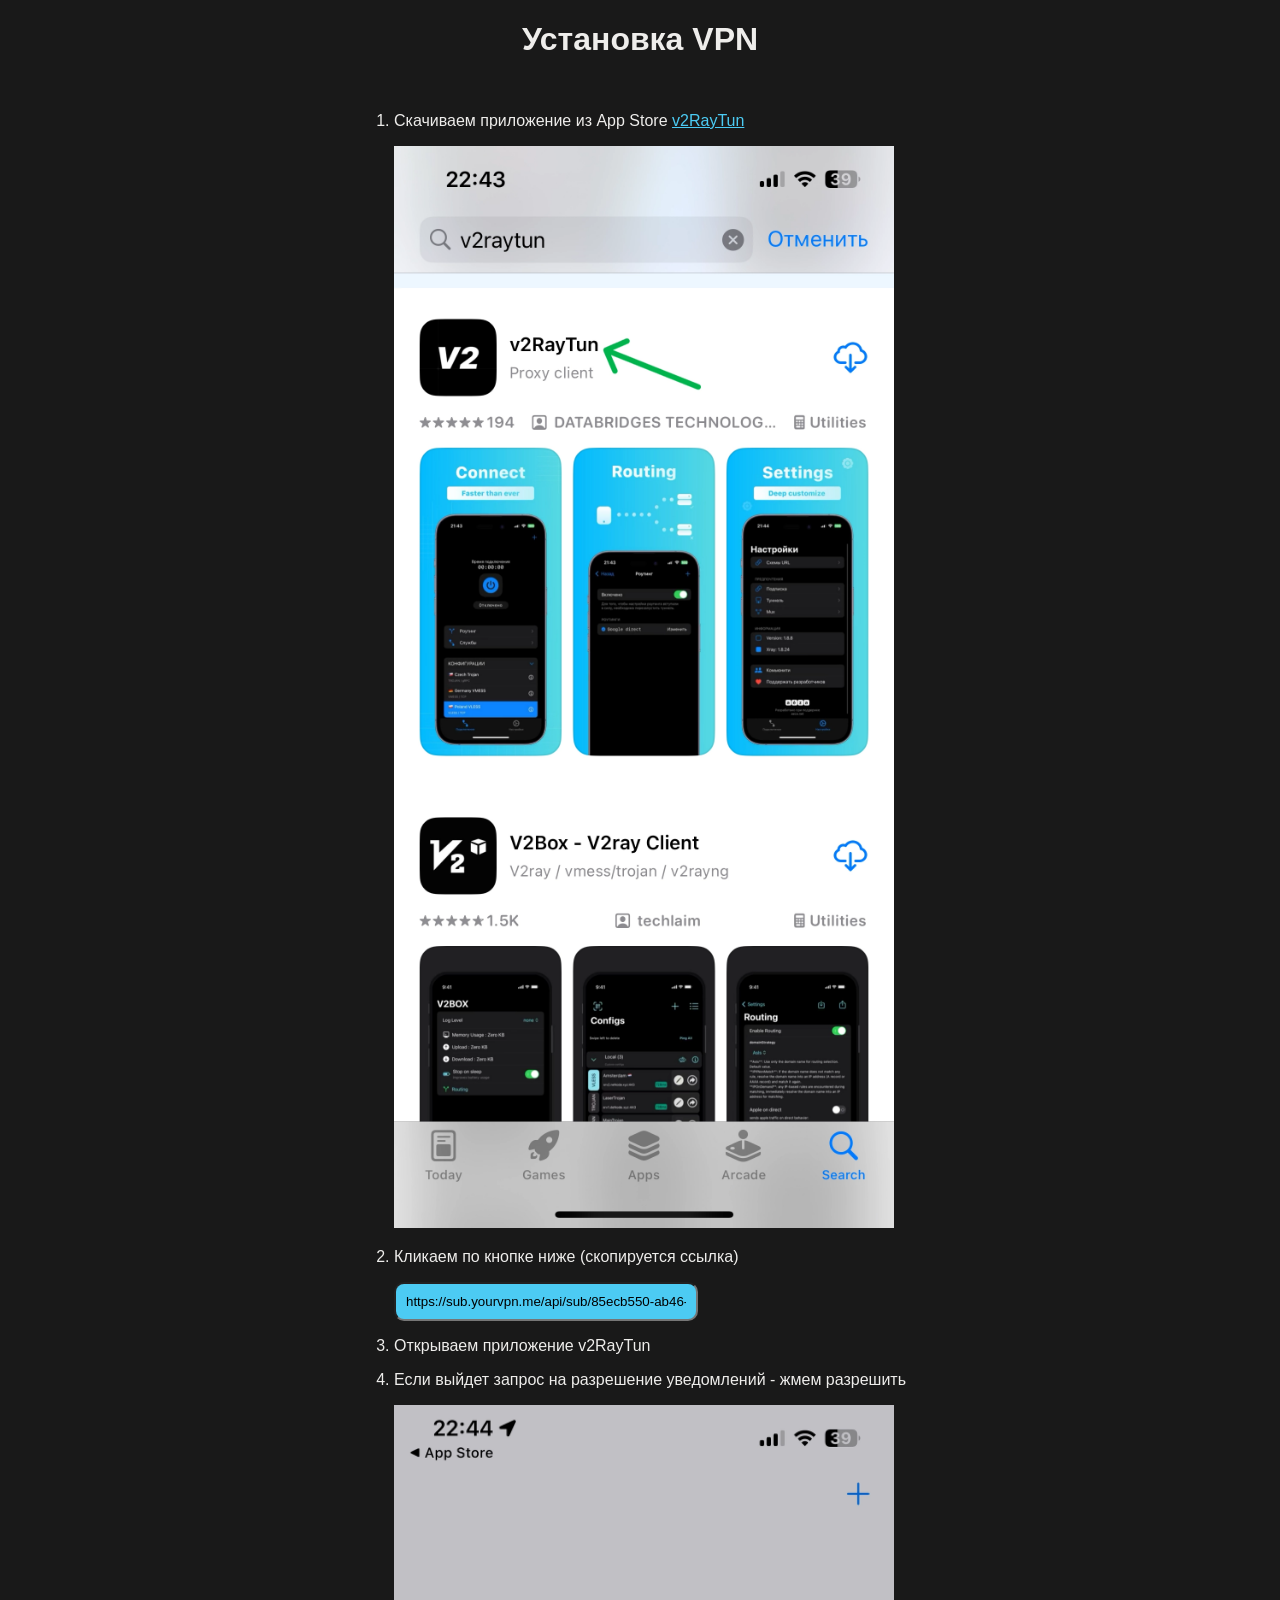
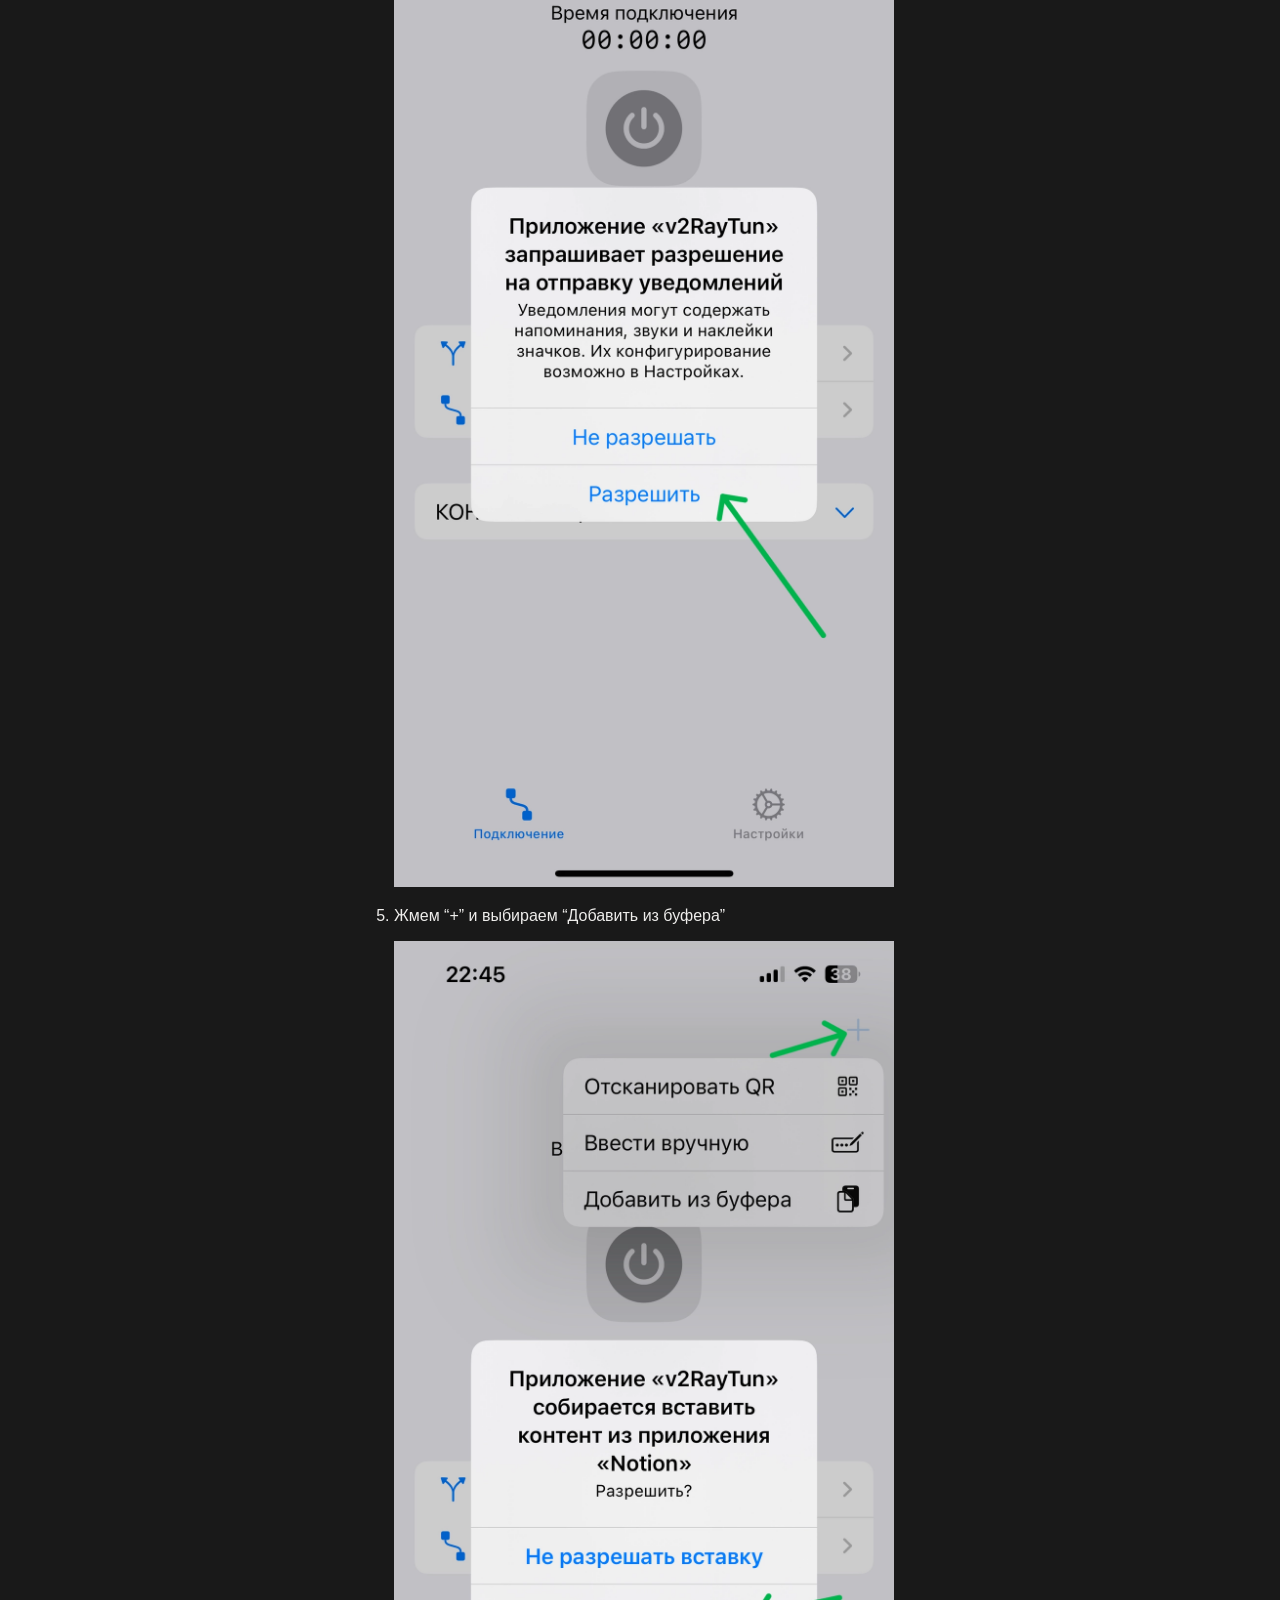
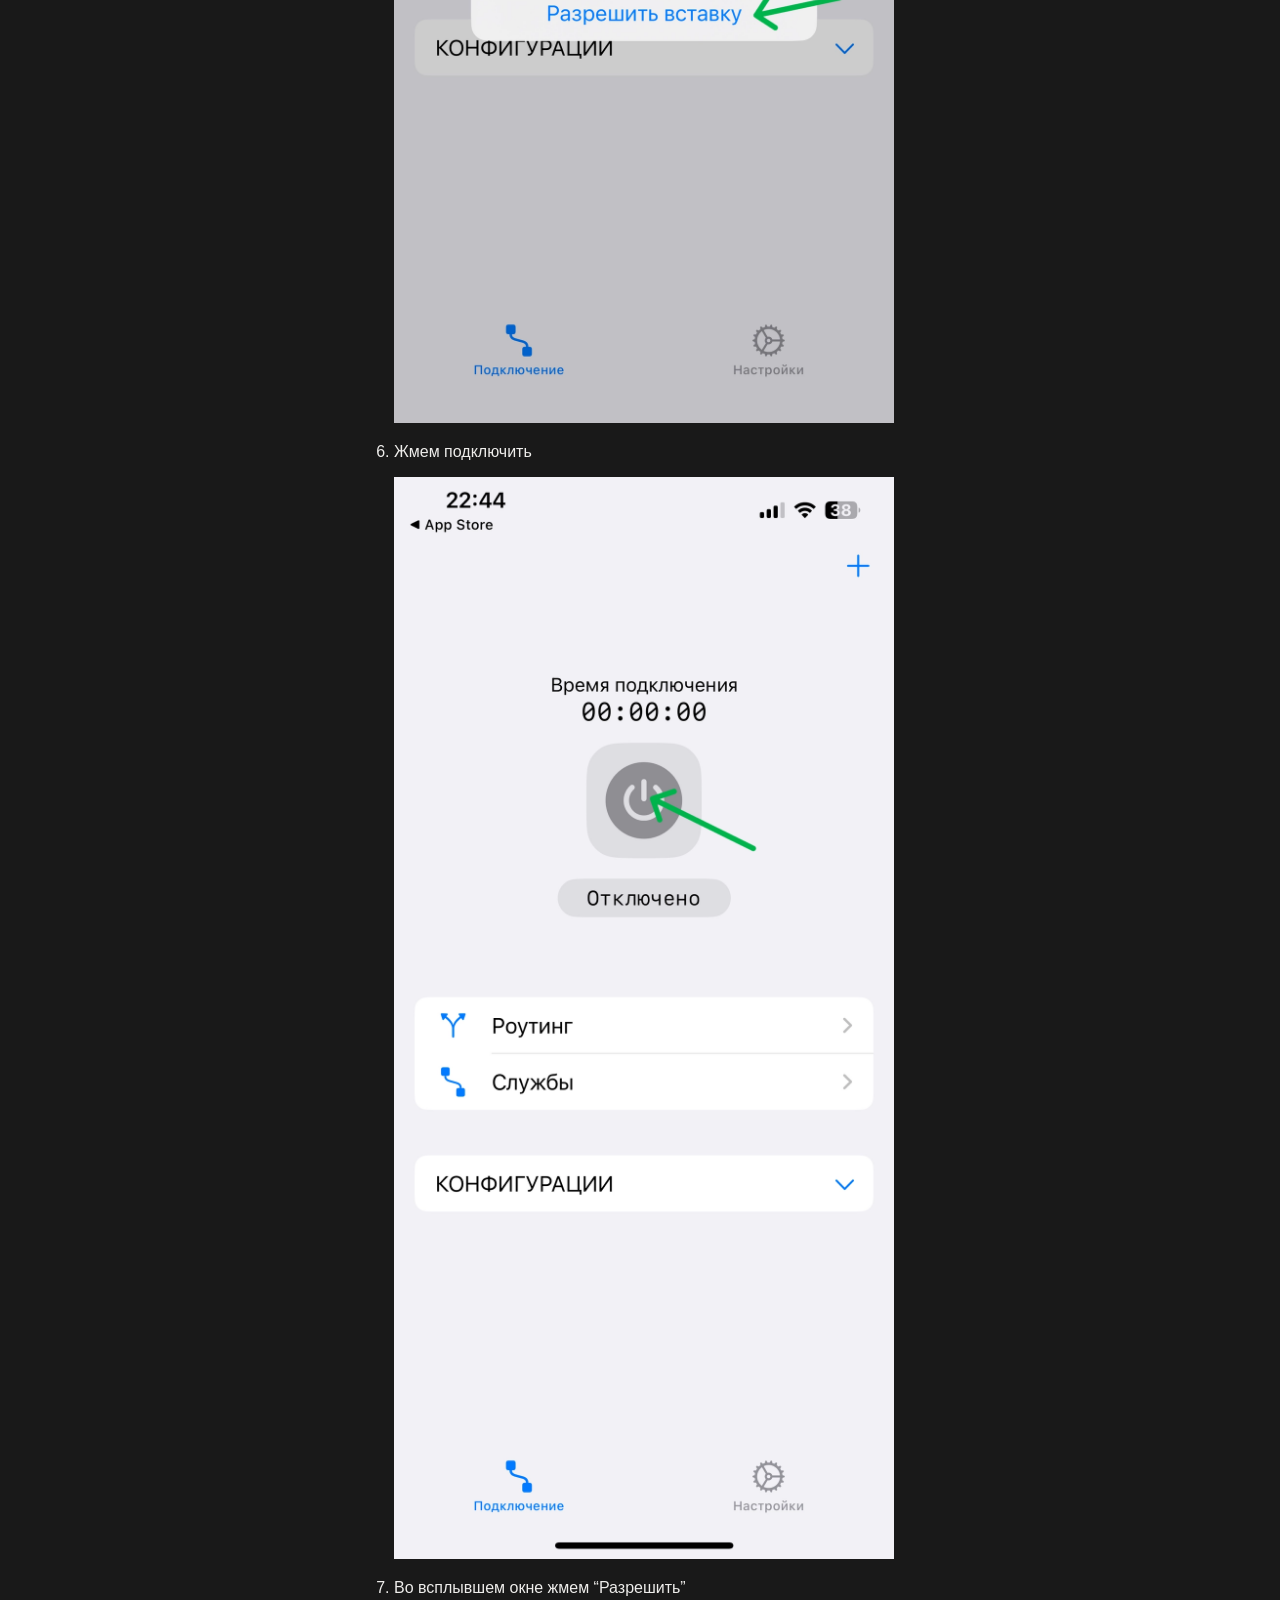
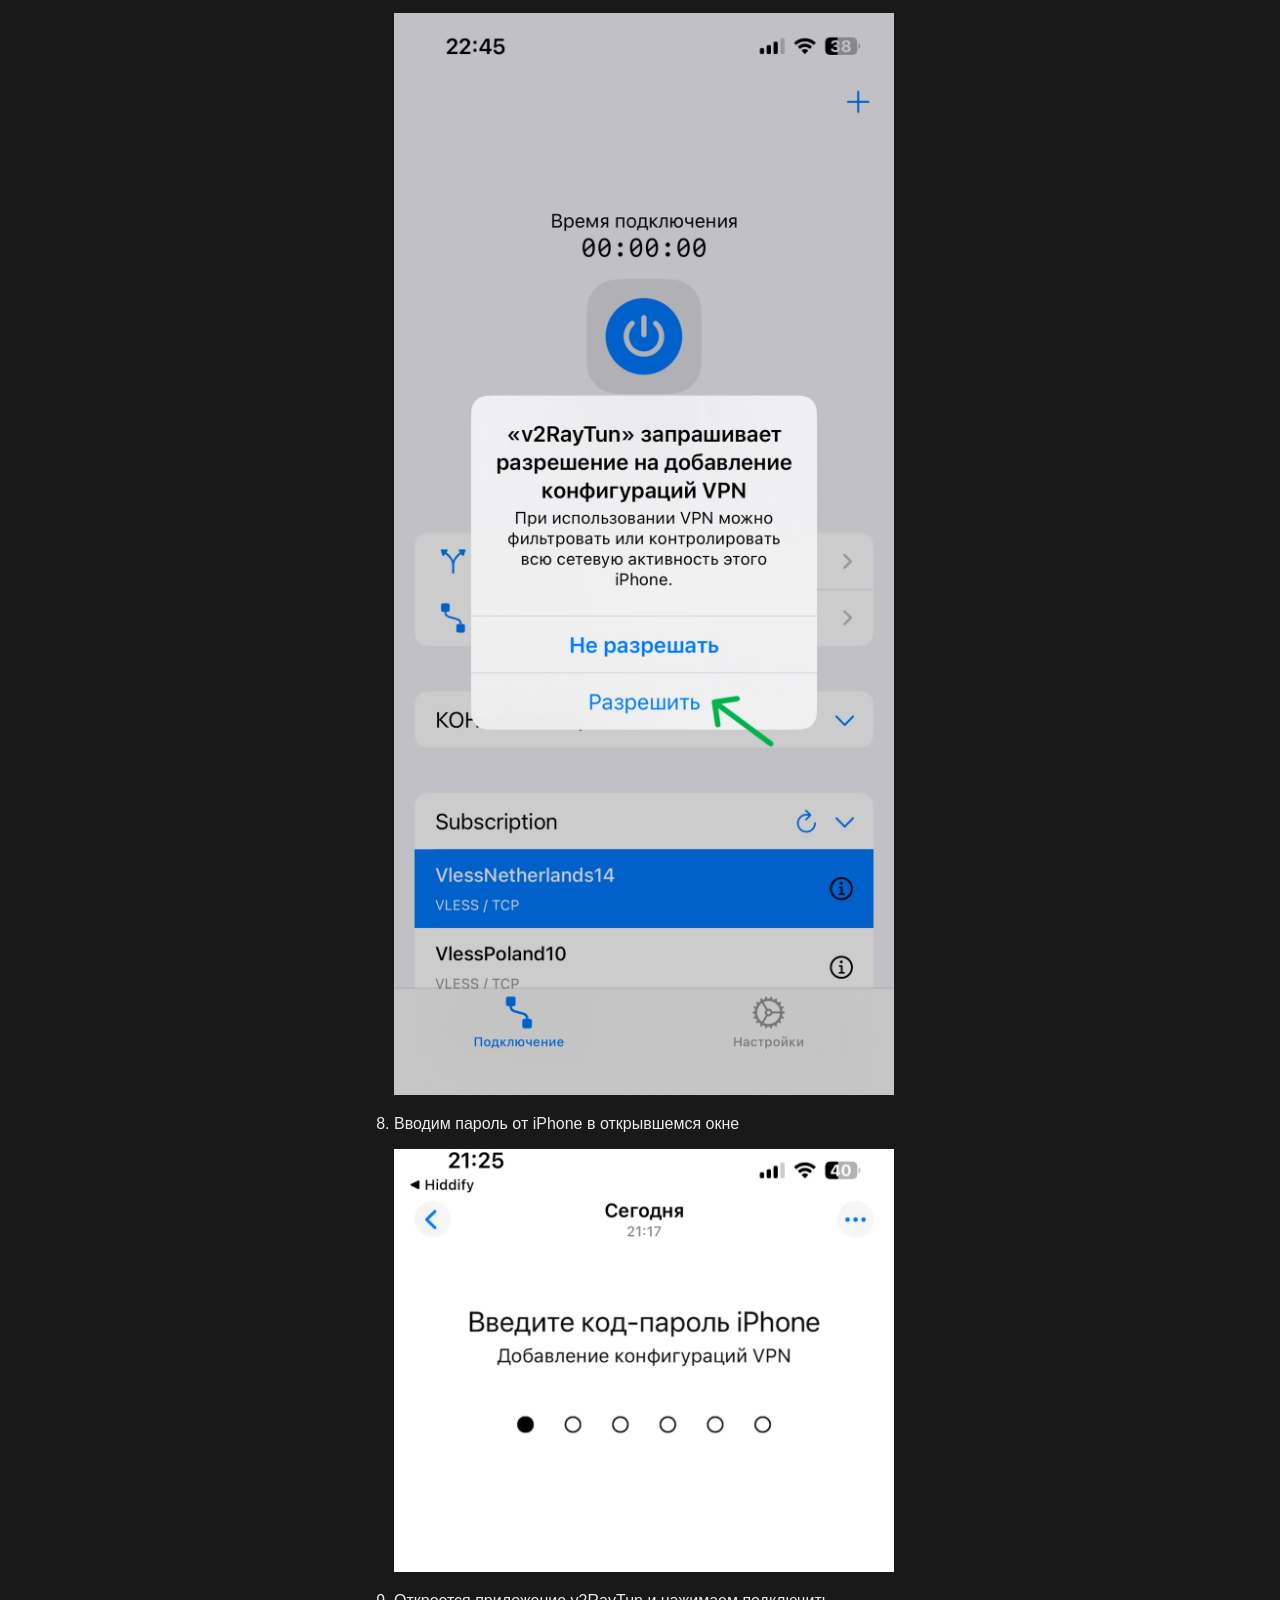
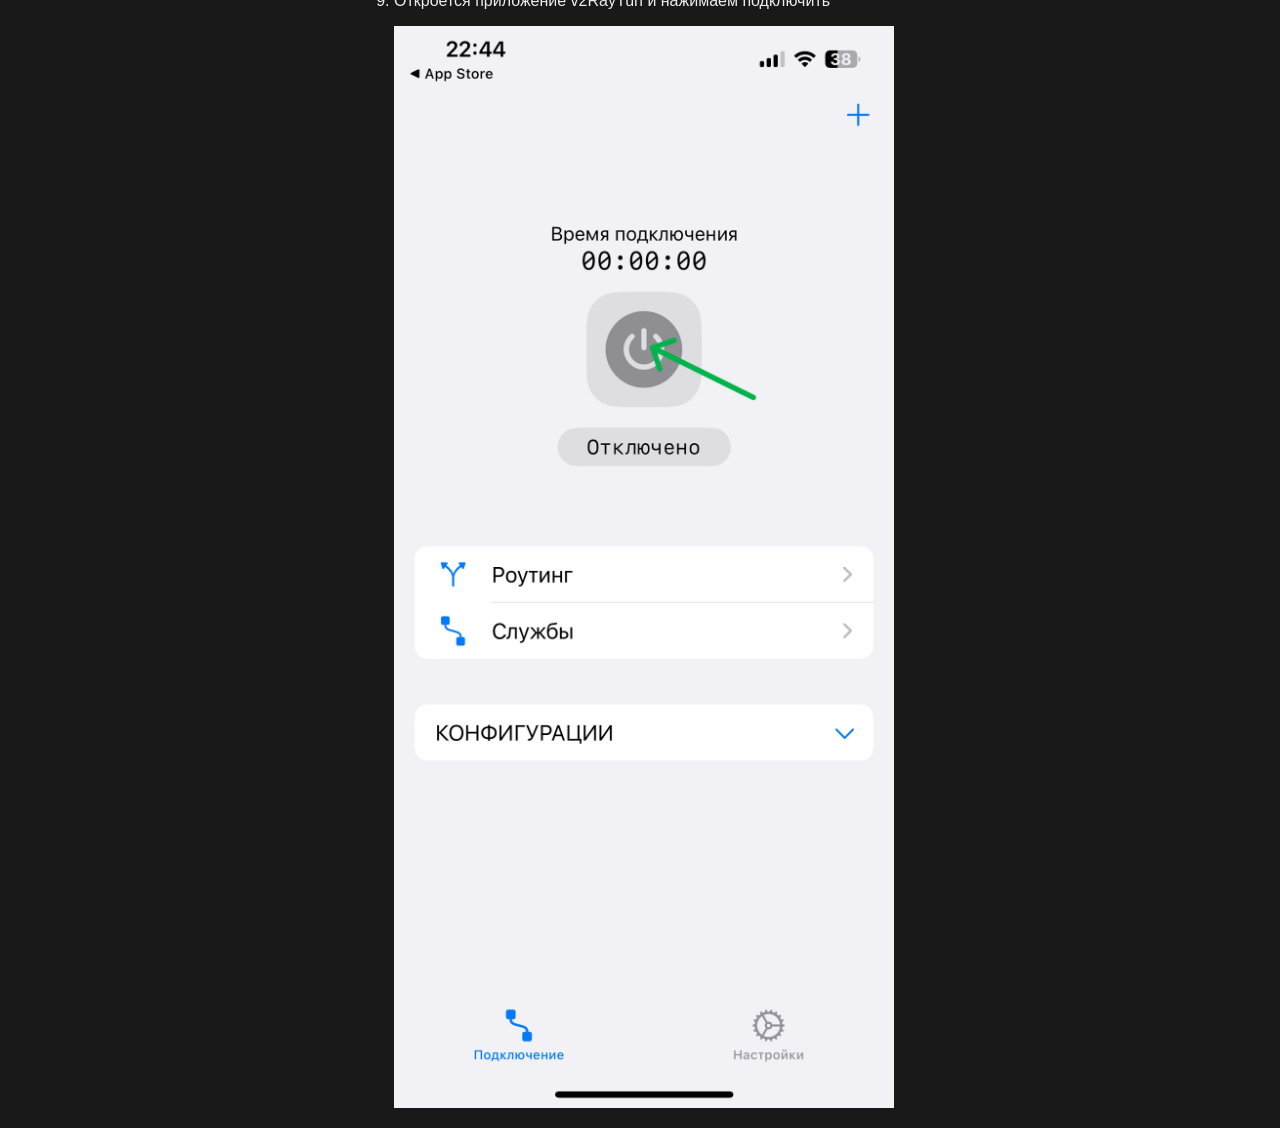
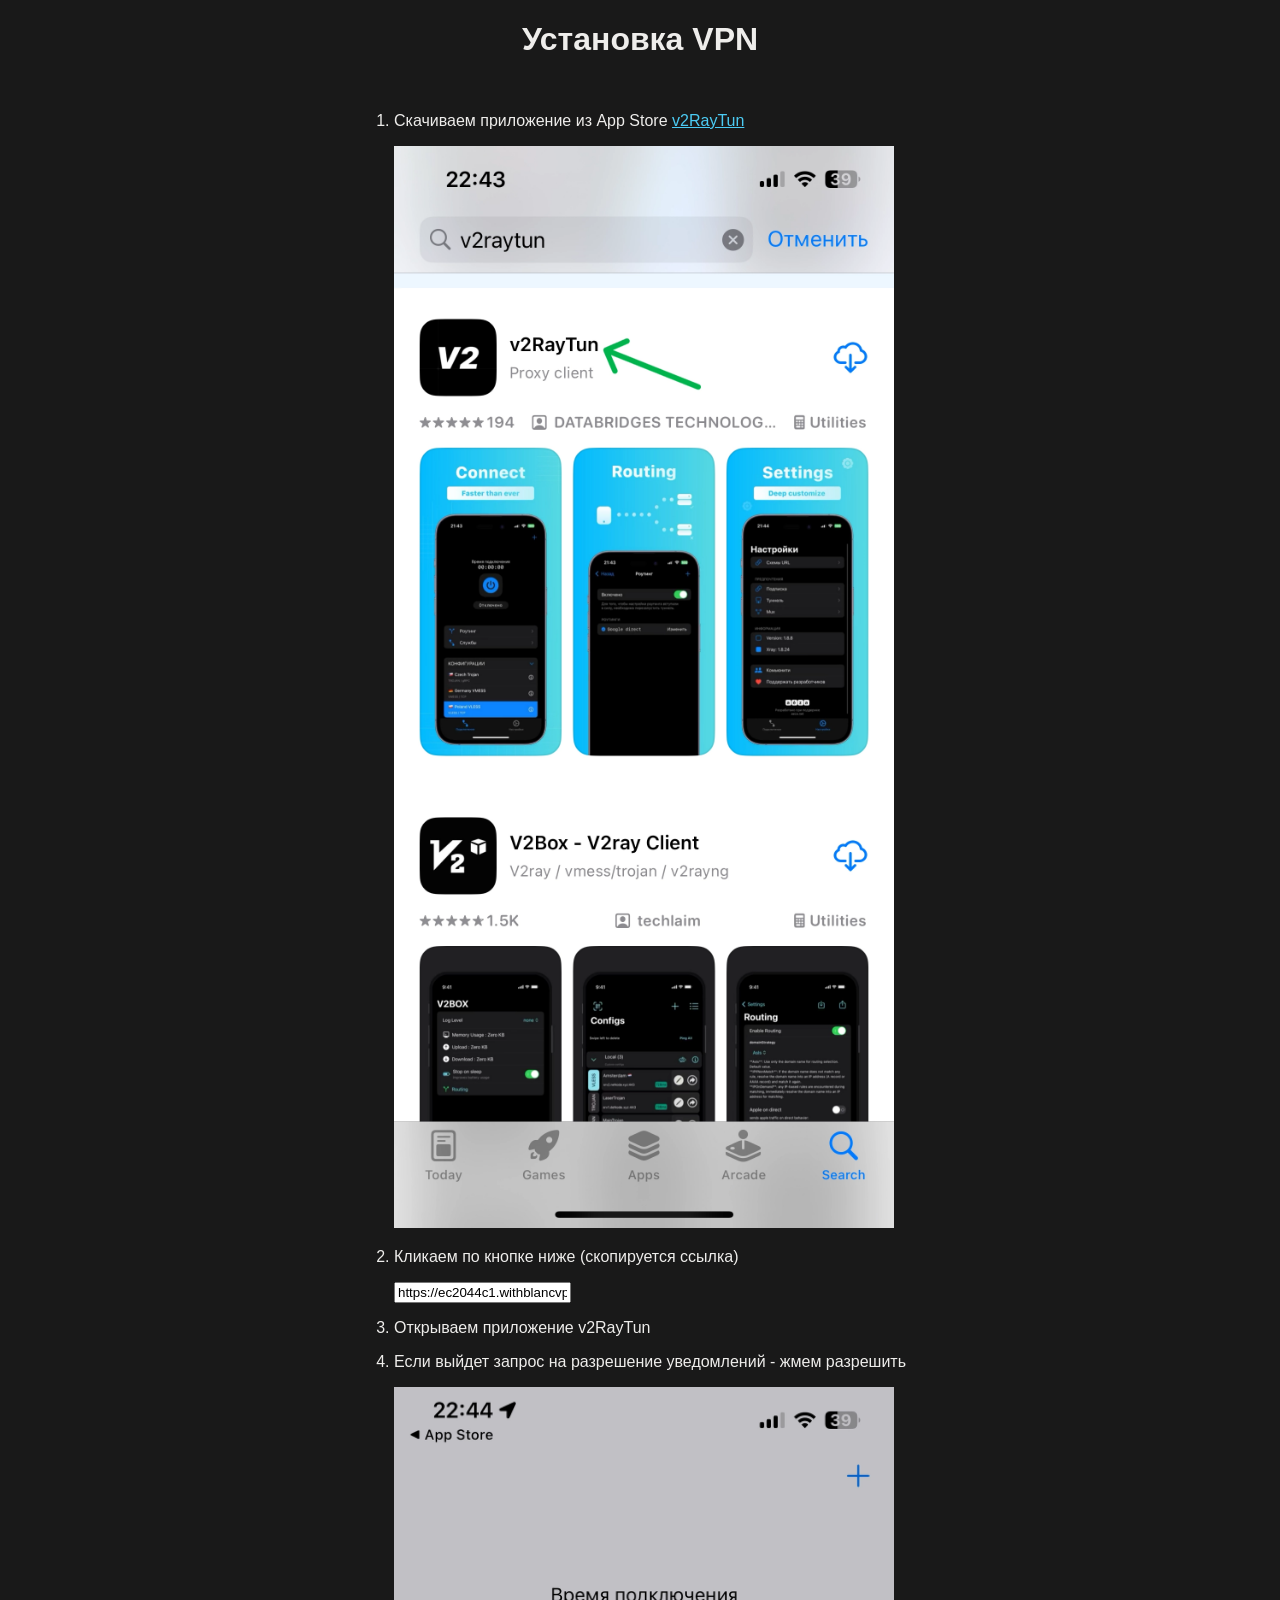
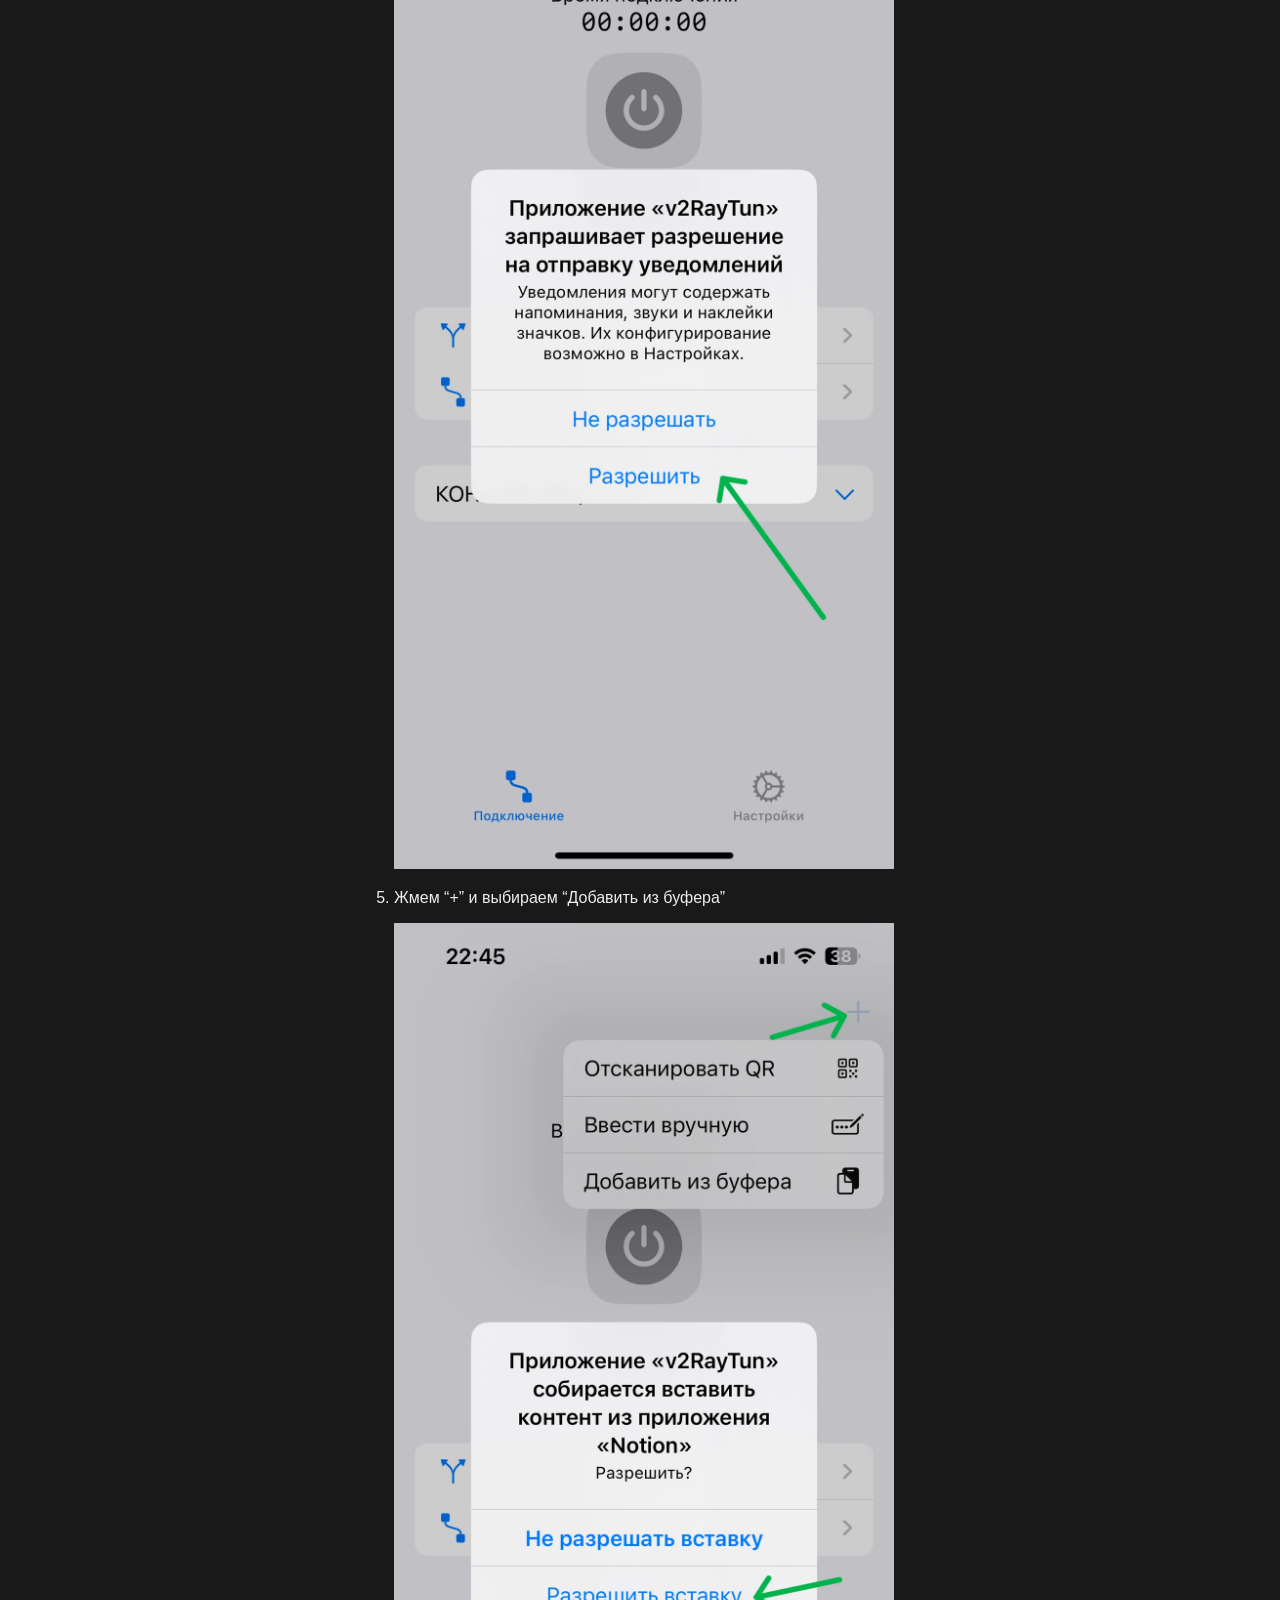
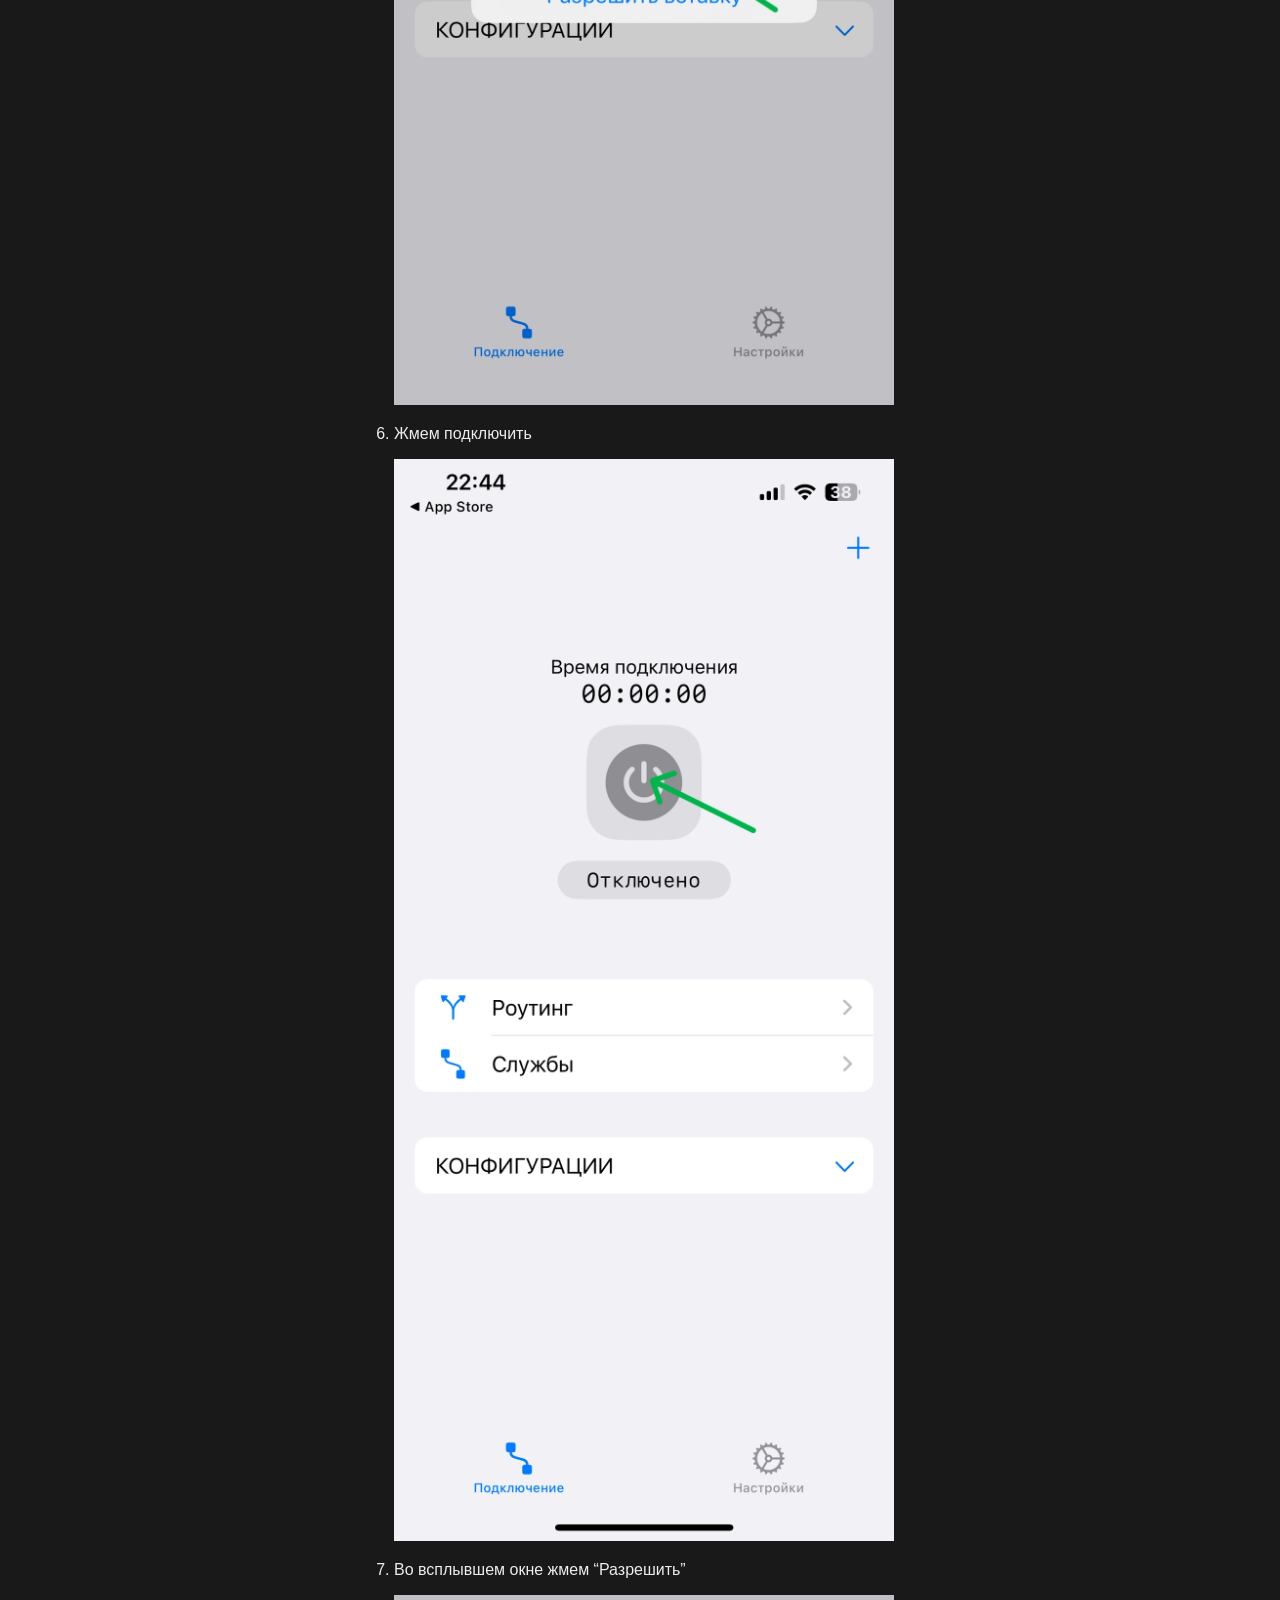
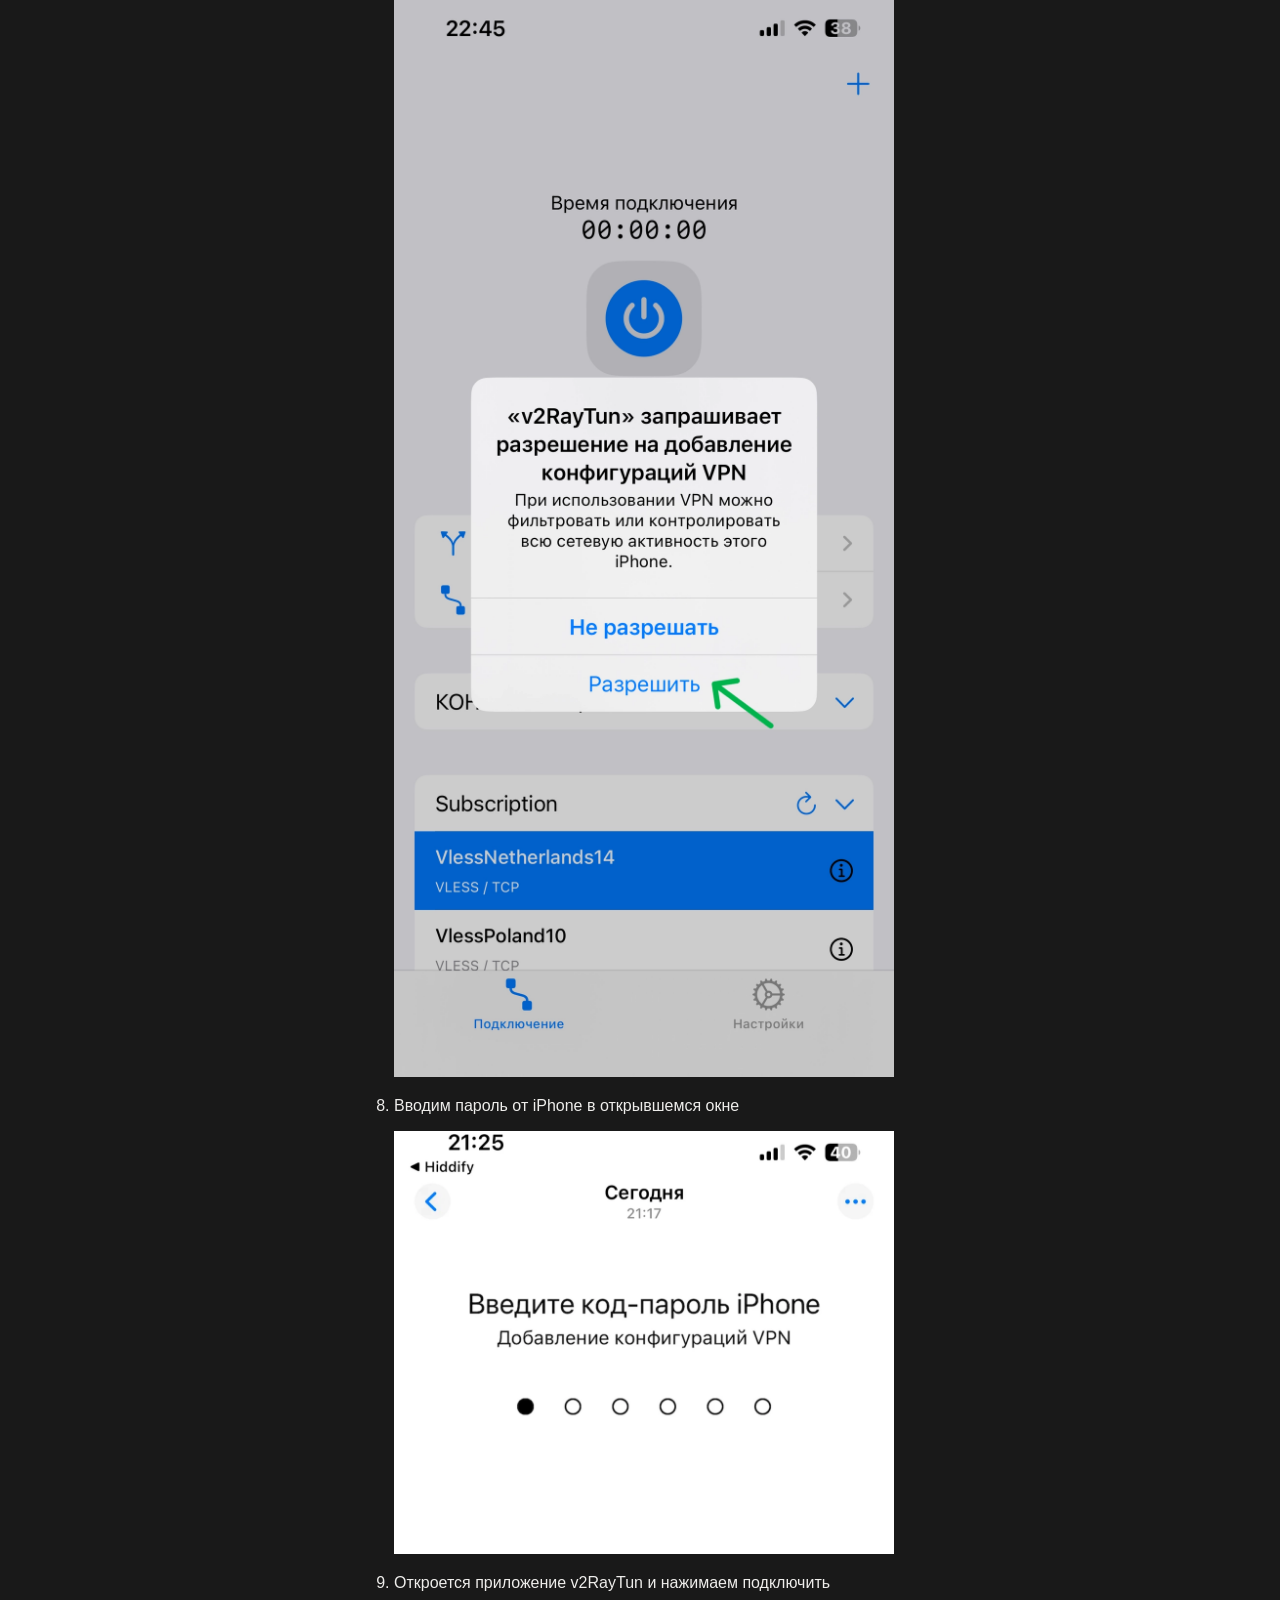
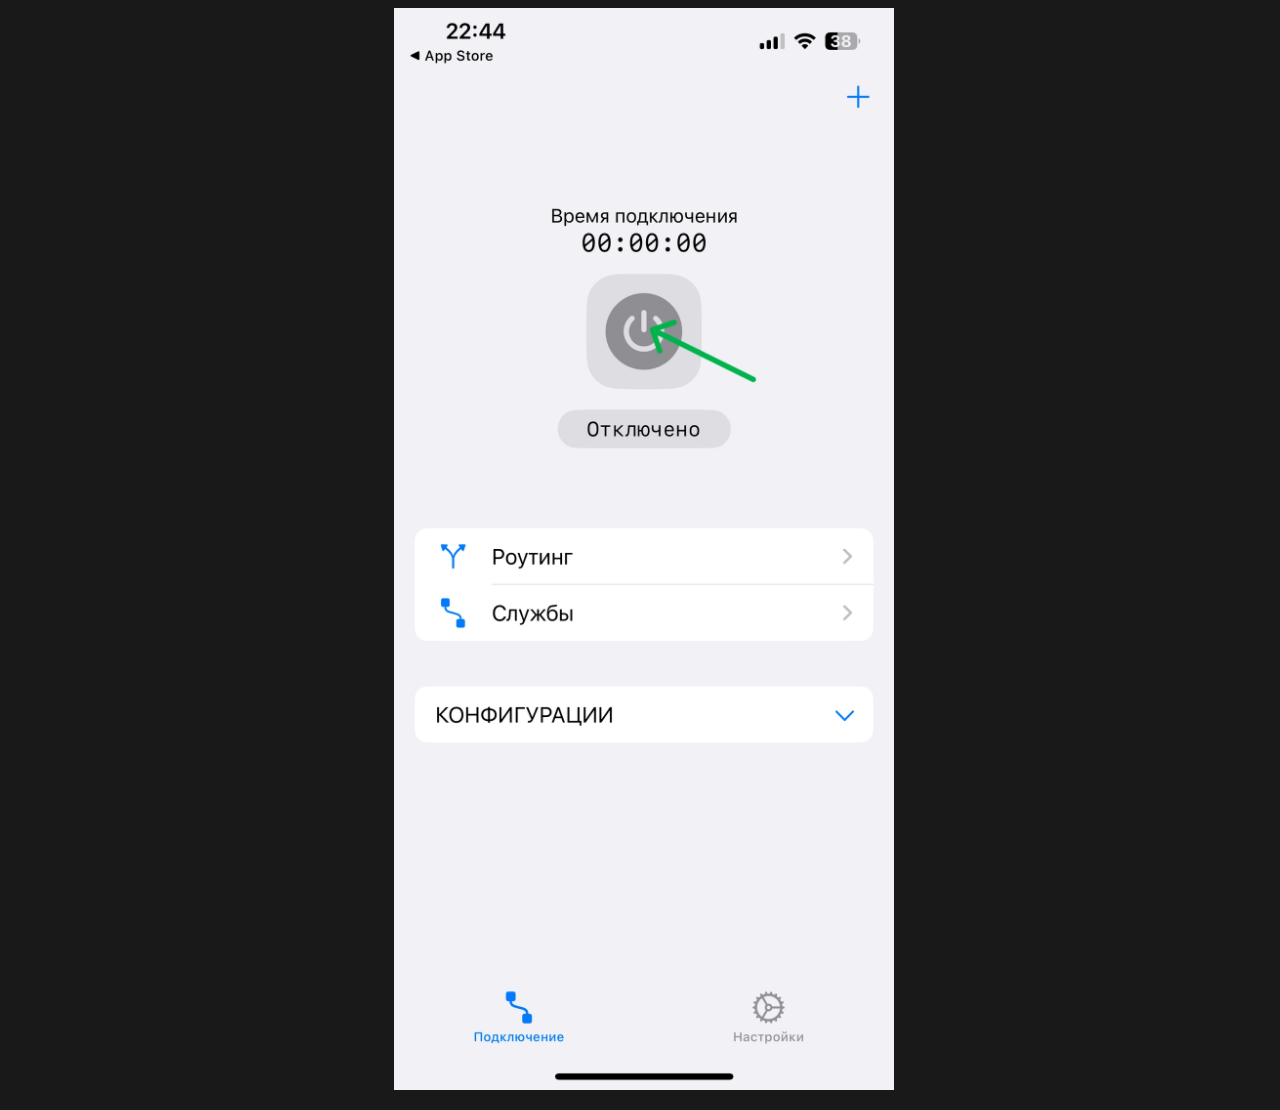
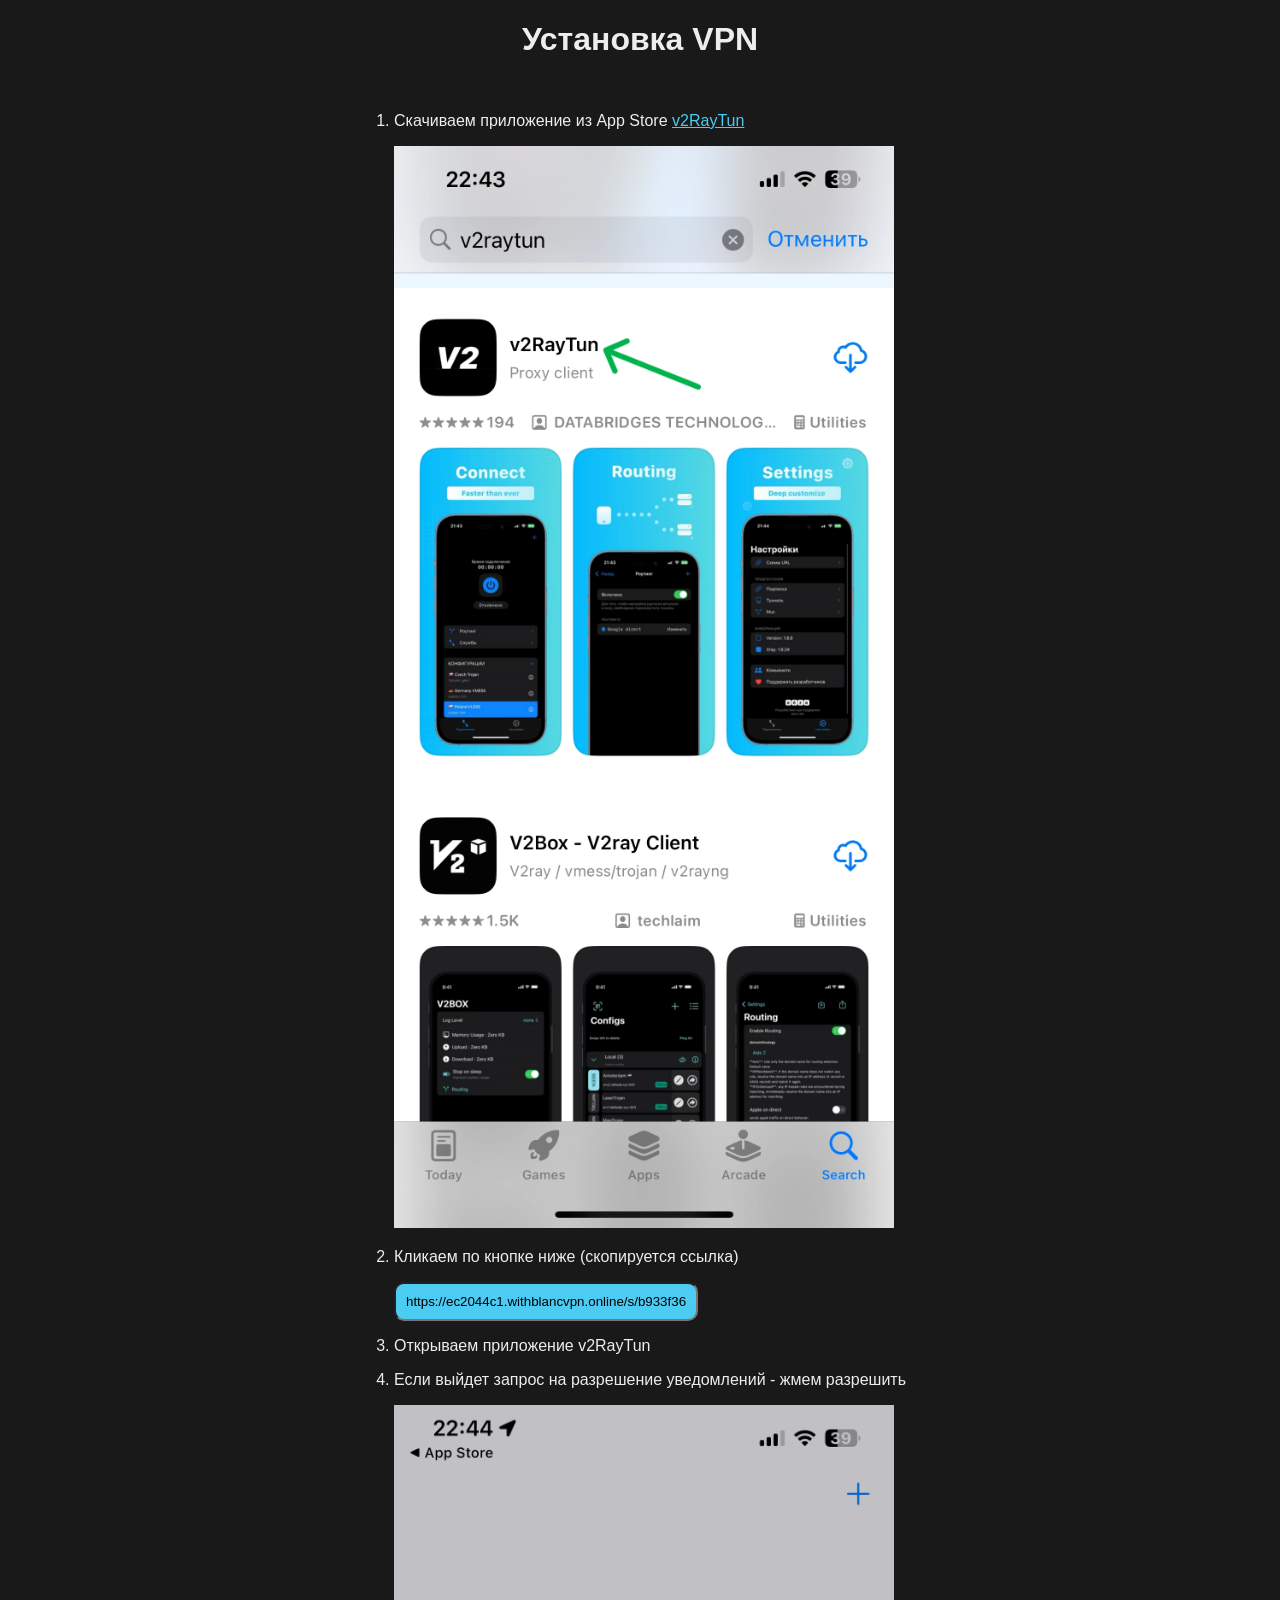
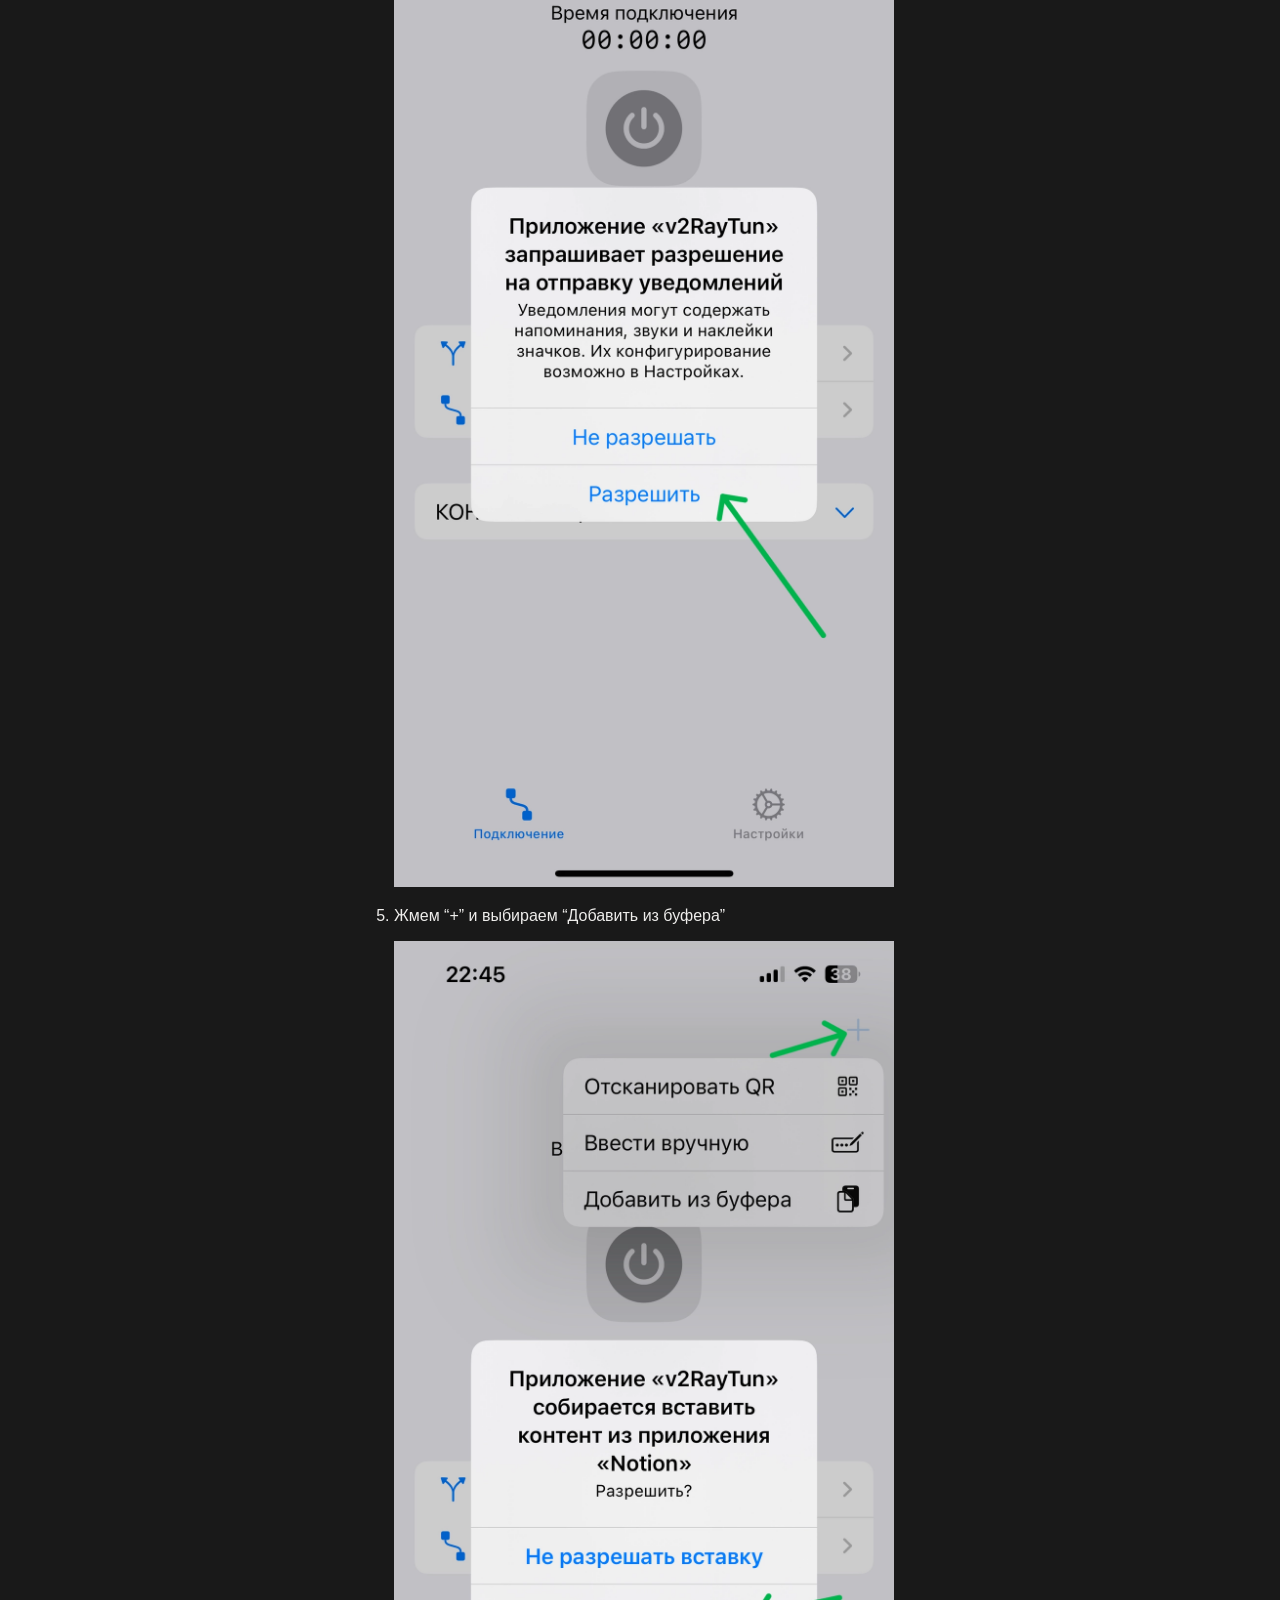
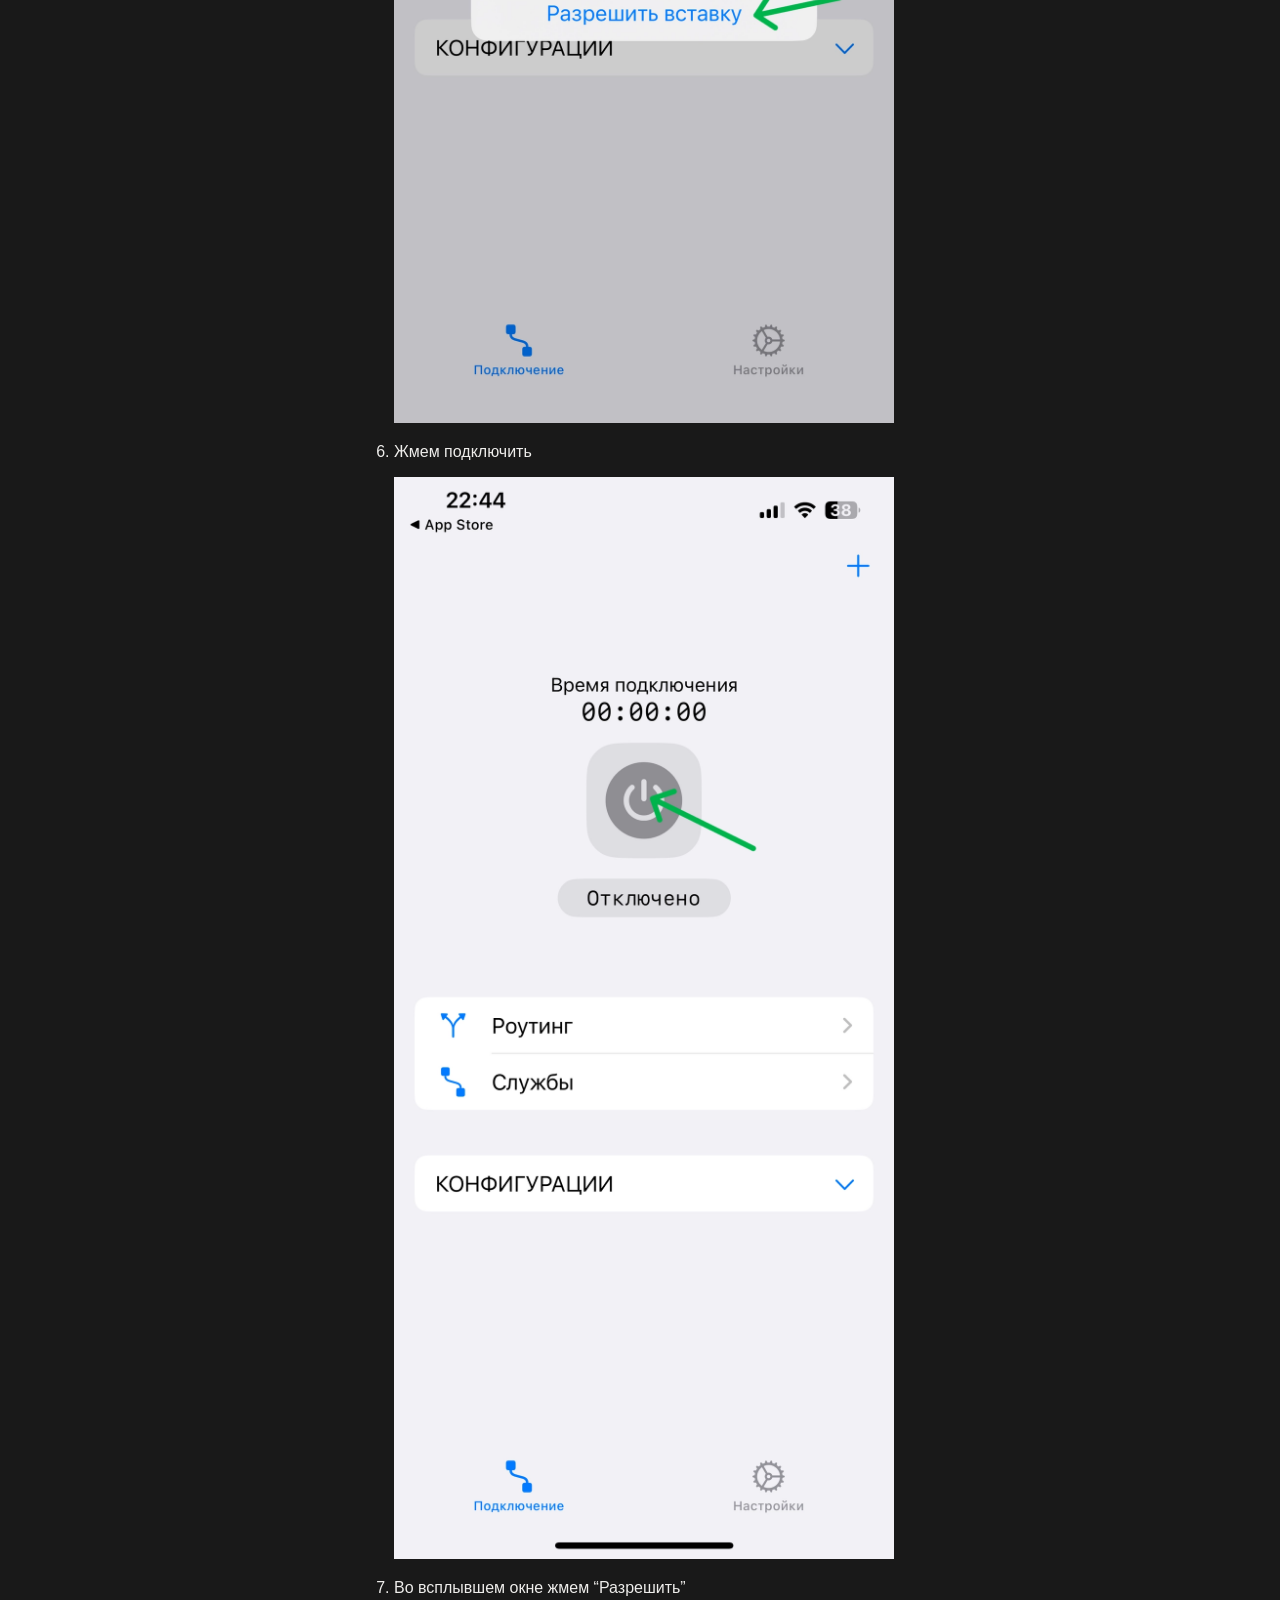
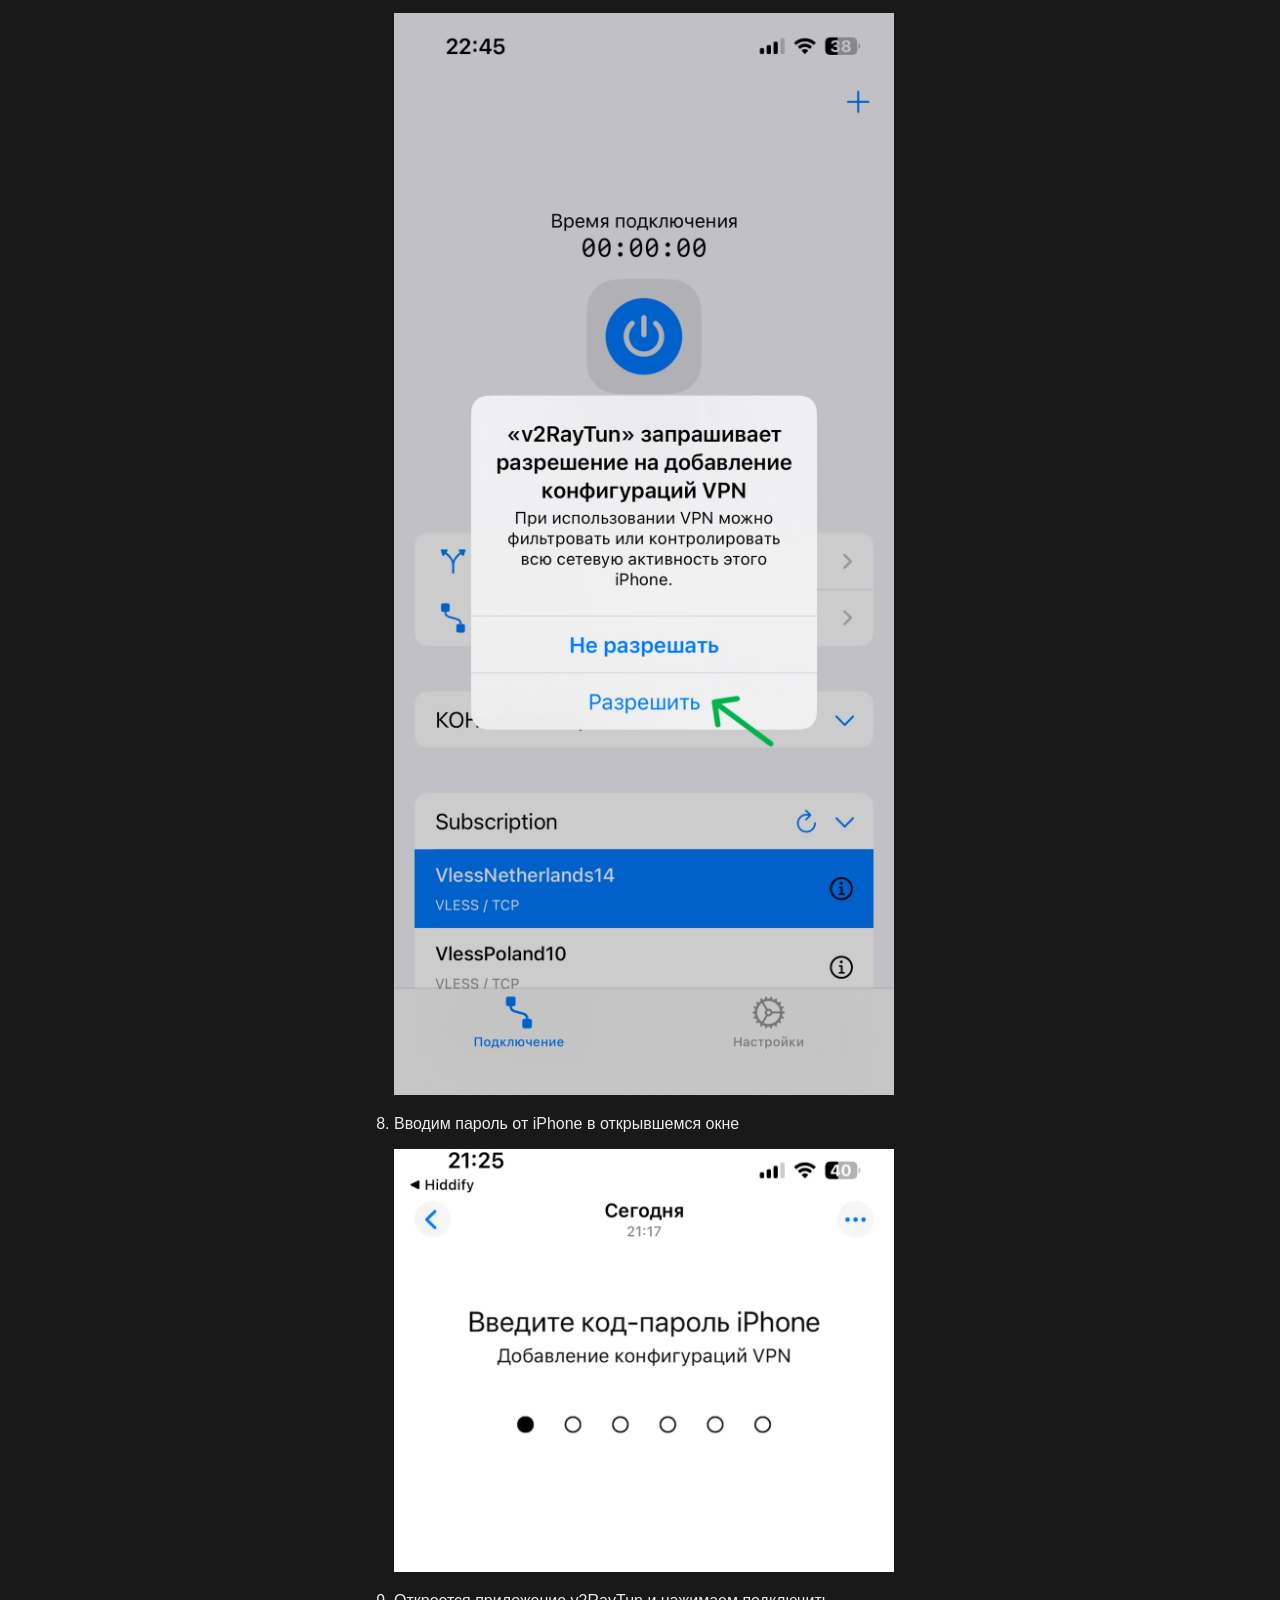
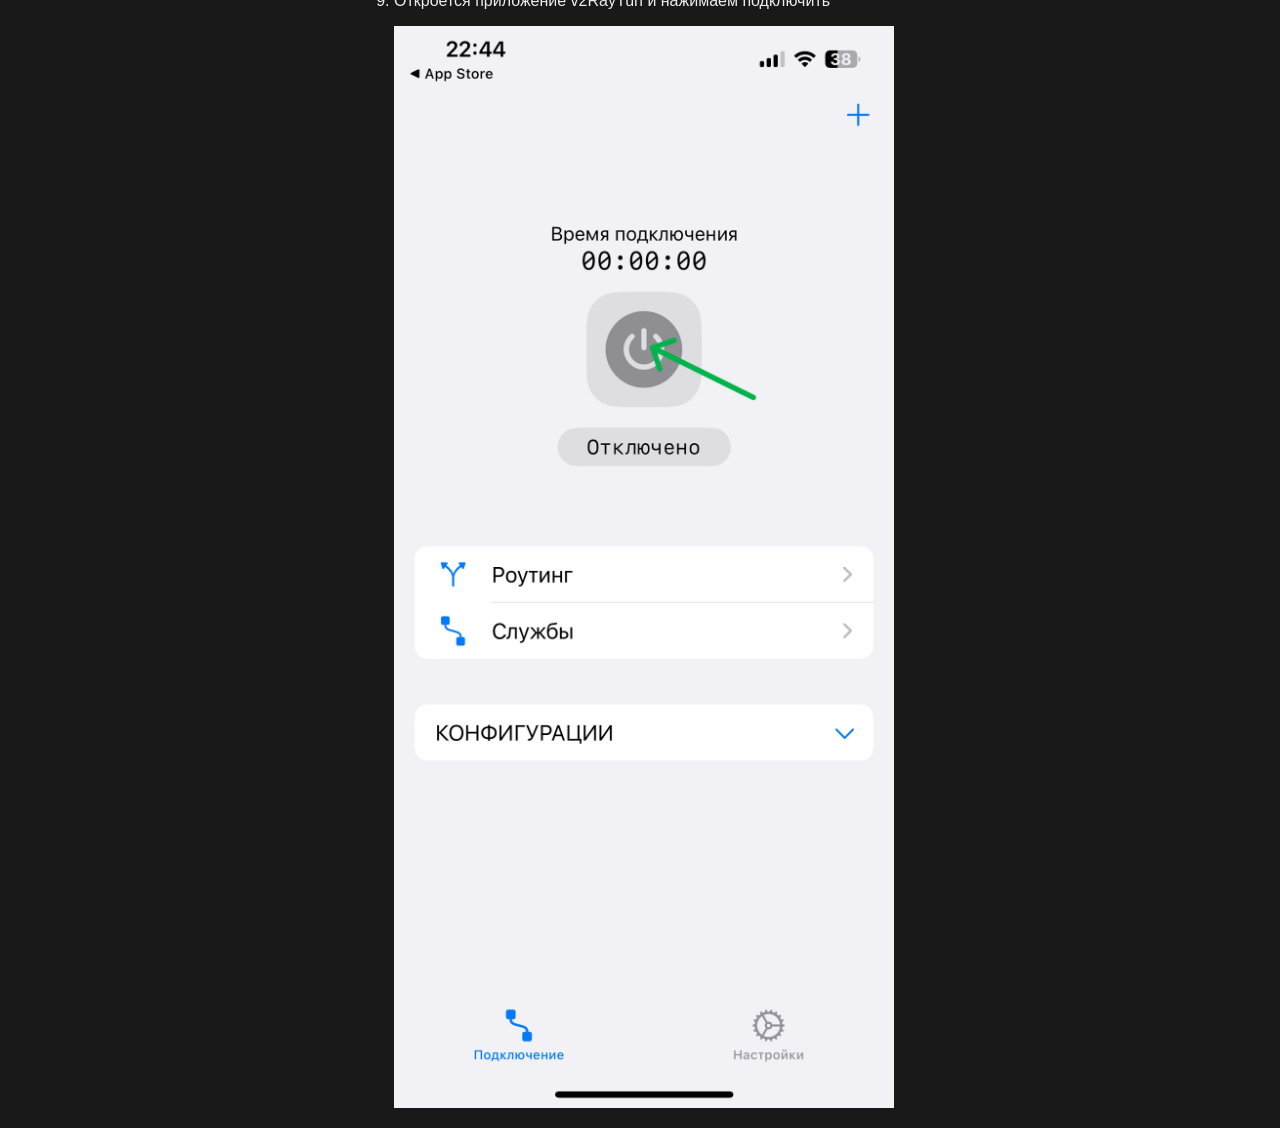
